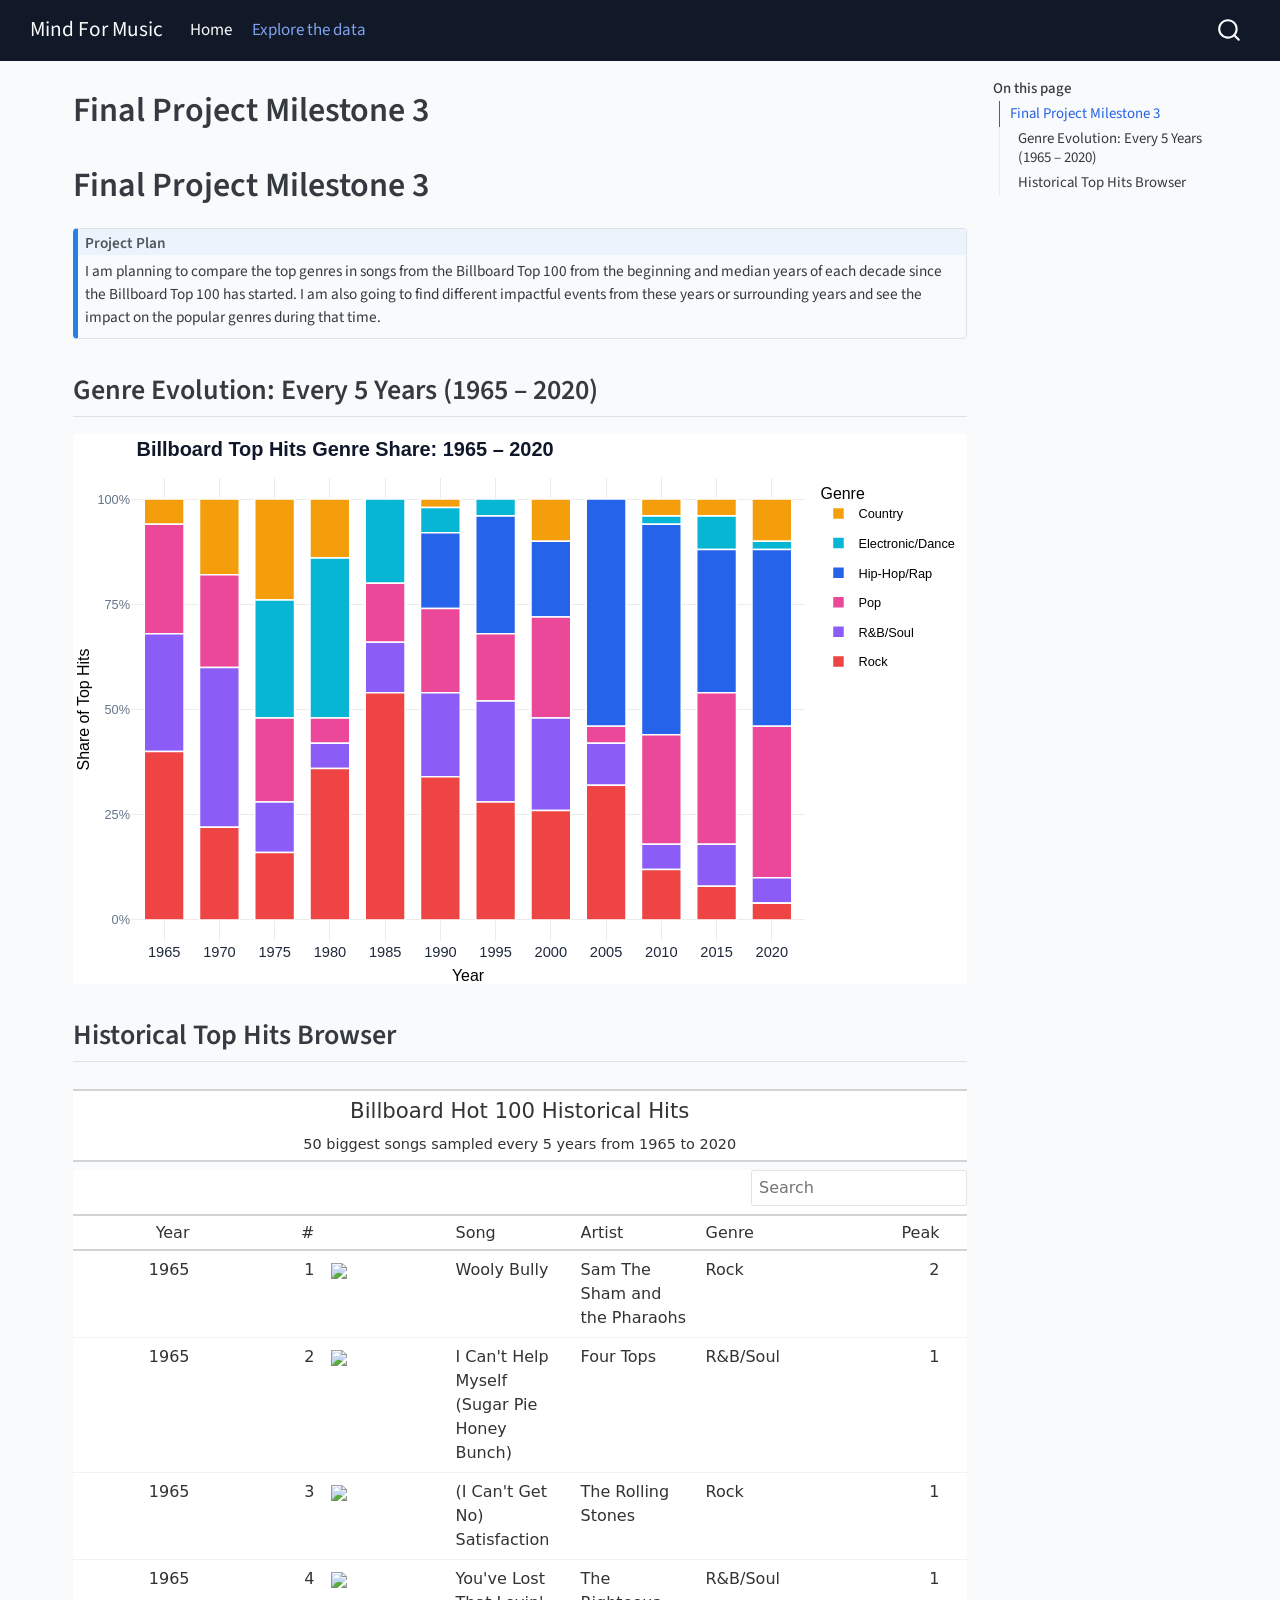
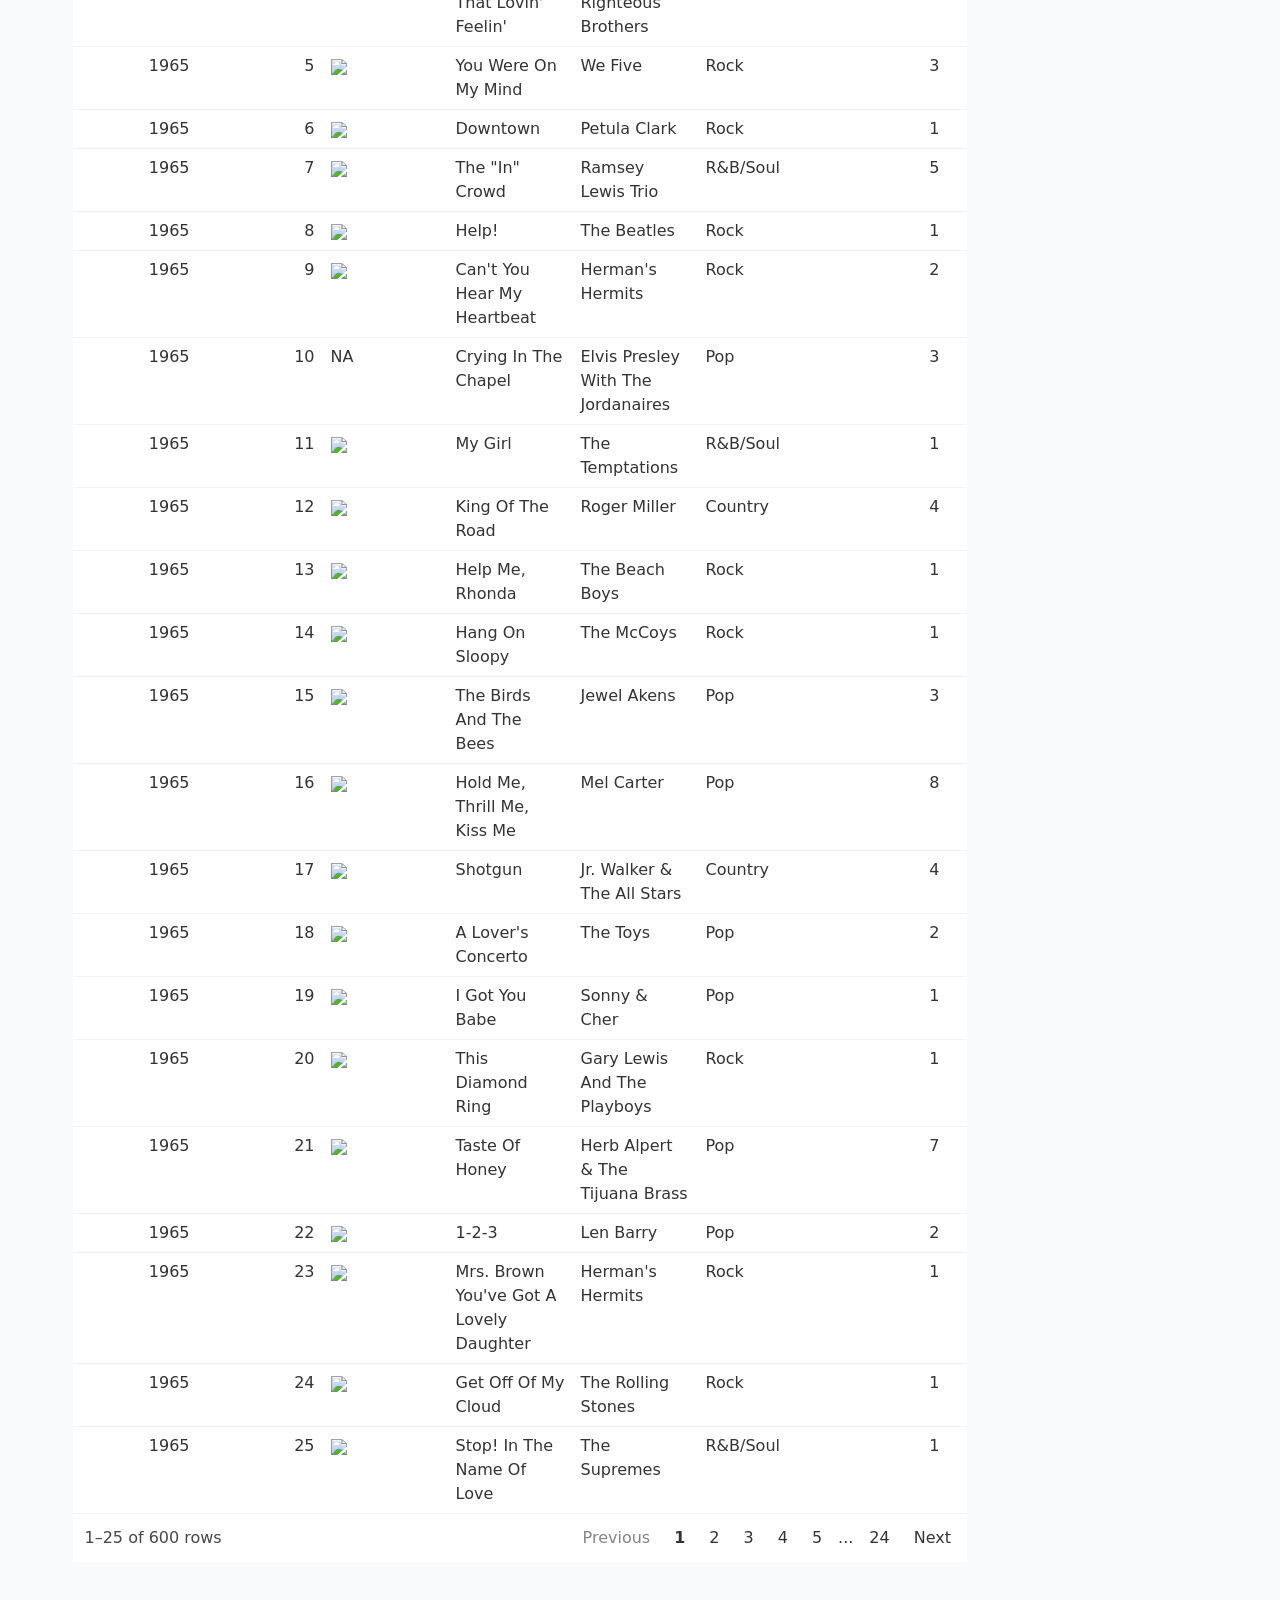
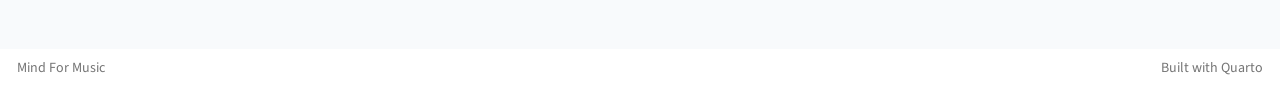
==== project.html @ 32314152 "Built site for gh-pages" ====
<!DOCTYPE html>
<html xmlns="http://www.w3.org/1999/xhtml" lang="en" xml:lang="en"><head>

<meta charset="utf-8">
<meta name="generator" content="quarto-1.10.18">

<meta name="viewport" content="width=device-width, initial-scale=1.0, user-scalable=yes">


<title>Final Project Milestone 3 – Mind For Music</title>
<style>
/* Default styles provided by pandoc.
** See https://pandoc.org/MANUAL.html#variables-for-html for config info.
*/
span.smallcaps{font-variant: small-caps;}
div.columns{display: flex; gap: 1.5em;}
div.column{flex: auto;}
@media screen {
div.columns{gap: min(4vw, 1.5em);}
div.column{overflow-x: auto;}
}
div.hanging-indent{margin-left: 1.5em; text-indent: -1.5em;}
ul.task-list{list-style: none;}
ul.task-list li input[type="checkbox"] {
  width: 0.8em;
  margin: 0 0.8em 0.2em -1em; /* quarto-specific, see https://github.com/quarto-dev/quarto-cli/issues/4556 */ 
  vertical-align: middle;
}
</style>


<script src="site_libs/quarto-nav/quarto-nav.js"></script>
<script src="site_libs/quarto-nav/headroom.min.js"></script>
<script src="site_libs/clipboard/clipboard.min.js"></script>
<script src="site_libs/quarto-search/autocomplete.umd.js"></script>
<script src="site_libs/quarto-search/fuse.min.js"></script>
<script src="site_libs/quarto-search/quarto-search.js"></script>
<meta name="quarto:offset" content="./">
<script src="site_libs/quarto-html/quarto.js" type="module"></script>
<script src="site_libs/quarto-html/tabsets/tabsets.js" type="module"></script>
<script src="site_libs/quarto-html/popper.min.js"></script>
<script src="site_libs/quarto-html/tippy.umd.min.js"></script>
<script src="site_libs/quarto-html/anchor.min.js"></script>
<link href="site_libs/quarto-html/tippy.css" rel="stylesheet">
<link href="site_libs/quarto-html/quarto-syntax-highlighting-64a204ab8560d761af7679ceaba22944.css" rel="stylesheet" id="quarto-text-highlighting-styles">
<script src="site_libs/bootstrap/bootstrap.min.js"></script>
<link href="site_libs/bootstrap/bootstrap-icons.css" rel="stylesheet">
<link href="site_libs/bootstrap/bootstrap-1f29bfdd1bc34346276f3fa14831f799.min.css" rel="stylesheet" append-hash="true" id="quarto-bootstrap" data-mode="light">
<script id="quarto-search-options" type="application/json">{
  "location": "navbar",
  "copy-button": false,
  "collapse-after": 3,
  "panel-placement": "end",
  "type": "overlay",
  "limit": 50,
  "keyboard-shortcut": [
    "f",
    "/",
    "s"
  ],
  "show-item-context": false,
  "language": {
    "search-no-results-text": "No results",
    "search-matching-documents-text": "matching documents",
    "search-copy-link-title": "Copy link to search",
    "search-hide-matches-text": "Hide additional matches",
    "search-more-match-text": "more match in this document",
    "search-more-matches-text": "more matches in this document",
    "search-clear-button-title": "Clear",
    "search-text-placeholder": "",
    "search-detached-cancel-button-title": "Cancel",
    "search-submit-button-title": "Submit",
    "search-label": "Search"
  }
}</script>
<style>html{ scroll-behavior: smooth; }</style>
<script src="site_libs/htmlwidgets-1.6.4/htmlwidgets.js"></script>
<script src="site_libs/plotly-binding-4.12.1/plotly.js"></script>
<script src="site_libs/typedarray-0.1/typedarray.min.js"></script>
<script src="site_libs/jquery-3.5.1/jquery.min.js"></script>
<link href="site_libs/crosstalk-1.2.2/css/crosstalk.min.css" rel="stylesheet">
<script src="site_libs/crosstalk-1.2.2/js/crosstalk.min.js"></script>
<link href="site_libs/plotly-htmlwidgets-css-2.25.2/plotly-htmlwidgets.css" rel="stylesheet">
<script src="site_libs/plotly-main-2.25.2/plotly-latest.min.js"></script>
<script src="site_libs/core-js-2.5.3/shim.min.js"></script>
<script src="site_libs/react-18.2.0/react.min.js"></script>
<script src="site_libs/react-18.2.0/react-dom.min.js"></script>
<script src="site_libs/reactwidget-2.0.0/react-tools.js"></script>
<link href="site_libs/reactable-0.4.5/reactable.css" rel="stylesheet">
<script src="site_libs/reactable-binding-0.4.5/reactable.js"></script>


<link rel="stylesheet" href="styles.css">
</head>

<body class="nav-fixed quarto-light">

<div id="quarto-search-results"></div>
  <header id="quarto-header" class="headroom fixed-top">
    <nav class="navbar navbar-expand-lg " data-bs-theme="dark">
      <div class="navbar-container container-fluid">
      <div class="navbar-brand-container mx-auto">
    <a class="navbar-brand" href="./index.html">
    <span class="navbar-title">Mind For Music</span>
    </a>
  </div>
            <div id="quarto-search" class="" title="Search"></div>
          <button class="navbar-toggler" type="button" data-bs-toggle="collapse" data-bs-target="#navbarCollapse" aria-controls="navbarCollapse" role="menu" aria-expanded="false" aria-label="Toggle navigation" onclick="if (window.quartoToggleHeadroom) { window.quartoToggleHeadroom(); }">
  <span class="navbar-toggler-icon"></span>
</button>
          <div class="collapse navbar-collapse" id="navbarCollapse">
            <ul class="navbar-nav navbar-nav-scroll me-auto">
  <li class="nav-item">
    <a class="nav-link" href="./index.html"> 
<span class="menu-text">Home</span></a>
  </li>  
  <li class="nav-item">
    <a class="nav-link active" href="./project.html" aria-current="page"> 
<span class="menu-text">Explore the data</span></a>
  </li>  
</ul>
          </div> <!-- /navcollapse -->
            <div class="quarto-navbar-tools">
</div>
      </div> <!-- /container-fluid -->
    </nav>
</header>
<!-- content -->
<div id="quarto-content" class="quarto-container page-columns page-rows-contents page-layout-full page-navbar">
<!-- sidebar -->
<!-- margin-sidebar -->
    <div id="quarto-margin-sidebar" class="sidebar margin-sidebar">
        <nav id="TOC" role="doc-toc" class="toc-active">
    <h2 id="toc-title">On this page</h2>
   
  <ul>
  <li><a href="#final-project-milestone-3" id="toc-final-project-milestone-3" class="nav-link active" data-scroll-target="#final-project-milestone-3">Final Project Milestone 3</a>
  <ul class="collapse">
  <li><a href="#genre-evolution-every-5-years-1965-2020" id="toc-genre-evolution-every-5-years-1965-2020" class="nav-link" data-scroll-target="#genre-evolution-every-5-years-1965-2020">Genre Evolution: Every 5 Years (1965 – 2020)</a></li>
  <li><a href="#historical-top-hits-browser" id="toc-historical-top-hits-browser" class="nav-link" data-scroll-target="#historical-top-hits-browser">Historical Top Hits Browser</a></li>
  </ul></li>
  </ul>
</nav>
    </div>
<!-- main -->
<main class="content column-page-left" id="quarto-document-content">

<header id="title-block-header" class="quarto-title-block default">
<div class="quarto-title">
<h1 class="title">Final Project Milestone 3</h1>
</div>



<div class="quarto-title-meta column-page-left">

    
  
    
  </div>
  


</header>


<section id="final-project-milestone-3" class="level1">
<h1>Final Project Milestone 3</h1>
<div class="callout callout-style-default callout-note no-icon callout-titled">
<div class="callout-header d-flex align-content-center">
<div class="callout-icon-container">
<i class="callout-icon no-icon"></i>
</div>
<div class="callout-title-container flex-fill">
<span class="screen-reader-only">Note</span>Project Plan
</div>
</div>
<div class="callout-body-container callout-body">
<p>I am planning to compare the top genres in songs from the Billboard Top 100 from the beginning and median years of each decade since the Billboard Top 100 has started. I am also going to find different impactful events from these years or surrounding years and see the impact on the popular genres during that time.</p>
</div>
</div>
<section id="genre-evolution-every-5-years-1965-2020" class="level2">
<h2 class="anchored" data-anchor-id="genre-evolution-every-5-years-1965-2020">Genre Evolution: Every 5 Years (1965 – 2020)</h2>
<div class="cell">
<div class="cell-output-display">
<div id="htmlwidget-d831047a687191c3f93d" style="width:100%;height:550px;" class="plotly html-widget"></div>
<script type="application/json" data-for="htmlwidget-d831047a687191c3f93d">{"x":{"data":[{"orientation":"v","width":[0.71999999999999986,0.71999999999999975,0.71999999999999975,0.7200000000000002,0.72000000000000064,0.71999999999999975,0.71999999999999886,0.71999999999999886,0.71999999999999886],"base":[94,82,76,86,98,90,96,96,90],"x":[1,2,3,4,6,8,10,11,12],"y":[6,18,24,14,2,10,4,4,10],"text":["📅 <b>Year: 1965<\/b><br>🎵 <b>Genre: Country<\/b><br>━━━━━━━━━━━━━━━━━━<br>📊 Share of Top Hits: <b>6%<\/b> (3 songs)<br>⭐ Highest Hit: <b>#1<\/b> Mr. Tambourine Man (The Byrds)<br>🔻 Lowest Hit: <b>#4<\/b> King Of The Road (Roger Miller)","📅 <b>Year: 1970<\/b><br>🎵 <b>Genre: Country<\/b><br>━━━━━━━━━━━━━━━━━━<br>📊 Share of Top Hits: <b>18%<\/b> (9 songs)<br>⭐ Highest Hit: <b>#1<\/b> American Woman/No Sugar Tonight (The Guess Who)<br>🔻 Lowest Hit: <b>#23<\/b> Yellow River (Christie)","📅 <b>Year: 1975<\/b><br>🎵 <b>Genre: Country<\/b><br>━━━━━━━━━━━━━━━━━━<br>📊 Share of Top Hits: <b>24%<\/b> (12 songs)<br>⭐ Highest Hit: <b>#1<\/b> Rhinestone Cowboy (Glen Campbell)<br>🔻 Lowest Hit: <b>#6<\/b> Dance With Me (Orleans)","📅 <b>Year: 1980<\/b><br>🎵 <b>Genre: Country<\/b><br>━━━━━━━━━━━━━━━━━━<br>📊 Share of Top Hits: <b>14%<\/b> (7 songs)<br>⭐ Highest Hit: <b>#2<\/b> Longer (Dan Fogelberg)<br>🔻 Lowest Hit: <b>#6<\/b> Steal Away (Robbie Dupree)","📅 <b>Year: 1990<\/b><br>🎵 <b>Genre: Country<\/b><br>━━━━━━━━━━━━━━━━━━<br>📊 Share of Top Hits: <b>2%<\/b> (1 song)<br>⭐ Only Hit: <b>#1<\/b> (Can't Live Without Your) Love And Affection (Nelson)","📅 <b>Year: 2000<\/b><br>🎵 <b>Genre: Country<\/b><br>━━━━━━━━━━━━━━━━━━<br>📊 Share of Top Hits: <b>10%<\/b> (5 songs)<br>⭐ Highest Hit: <b>#1<\/b> Amazed (Lonestar)<br>🔻 Lowest Hit: <b>#11<\/b> I Need You (LeAnn Rimes)","📅 <b>Year: 2010<\/b><br>🎵 <b>Genre: Country<\/b><br>━━━━━━━━━━━━━━━━━━<br>📊 Share of Top Hits: <b>4%<\/b> (2 songs)<br>⭐ Highest Hit: <b>#2<\/b> Need You Now (Lady Antebellum)<br>🔻 Lowest Hit: <b>#17<\/b> Stuck Like Glue (Sugarland)","📅 <b>Year: 2015<\/b><br>🎵 <b>Genre: Country<\/b><br>━━━━━━━━━━━━━━━━━━<br>📊 Share of Top Hits: <b>4%<\/b> (2 songs)<br>⭐ Highest Hit: <b>#10<\/b> Somebody (Natalie La Rose Featuring Jeremih)<br>🔻 Lowest Hit: <b>#20<\/b> Take Your Time (Sam Hunt)","📅 <b>Year: 2020<\/b><br>🎵 <b>Genre: Country<\/b><br>━━━━━━━━━━━━━━━━━━<br>📊 Share of Top Hits: <b>10%<\/b> (5 songs)<br>⭐ Highest Hit: <b>#3<\/b> I Hope (Gabby Barrett Featuring Charlie Puth)<br>🔻 Lowest Hit: <b>#16<\/b> Chasin' You (Morgan Wallen)"],"type":"bar","textposition":"none","marker":{"autocolorscale":false,"color":"rgba(245,158,11,1)","line":{"width":1.5118110236220474,"color":"rgba(255,255,255,1)"}},"name":"Country","legendgroup":"Country","showlegend":true,"xaxis":"x","yaxis":"y","hoverinfo":"text","frame":null},{"orientation":"v","width":[0.71999999999999975,0.7200000000000002,0.72000000000000064,0.72000000000000064,0.72000000000000064,0.71999999999999886,0.71999999999999886,0.71999999999999886],"base":[48,48,80,92,96,94,88,88],"x":[3,4,5,6,7,10,11,12],"y":[28,38,20,6,4,2,8,2],"text":["📅 <b>Year: 1975<\/b><br>🎵 <b>Genre: Electronic/Dance<\/b><br>━━━━━━━━━━━━━━━━━━<br>📊 Share of Top Hits: <b>28%<\/b> (14 songs)<br>⭐ Highest Hit: <b>#1<\/b> Love Will Keep Us Together (Captain & Tennille)<br>🔻 Lowest Hit: <b>#11<\/b> The Way We Were/try To Remember (Gladys Knight And The Pips)","📅 <b>Year: 1980<\/b><br>🎵 <b>Genre: Electronic/Dance<\/b><br>━━━━━━━━━━━━━━━━━━<br>📊 Share of Top Hits: <b>38%<\/b> (19 songs)<br>⭐ Highest Hit: <b>#1<\/b> Upside Down (Diana Ross)<br>🔻 Lowest Hit: <b>#9<\/b> Let's Get Serious (Jermaine Jackson)","📅 <b>Year: 1985<\/b><br>🎵 <b>Genre: Electronic/Dance<\/b><br>━━━━━━━━━━━━━━━━━━<br>📊 Share of Top Hits: <b>20%<\/b> (10 songs)<br>⭐ Highest Hit: <b>#1<\/b> Everytime You Go Away (Paul Young)<br>🔻 Lowest Hit: <b>#10<\/b> Missing You (Diana Ross)","📅 <b>Year: 1990<\/b><br>🎵 <b>Genre: Electronic/Dance<\/b><br>━━━━━━━━━━━━━━━━━━<br>📊 Share of Top Hits: <b>6%<\/b> (3 songs)<br>⭐ Highest Hit: <b>#2<\/b> The Power (Snap!)<br>🔻 Lowest Hit: <b>#4<\/b> Have You Seen Her (M.C. Hammer)","📅 <b>Year: 1995<\/b><br>🎵 <b>Genre: Electronic/Dance<\/b><br>━━━━━━━━━━━━━━━━━━<br>📊 Share of Top Hits: <b>4%<\/b> (2 songs)<br>⭐ Highest Hit: <b>#3<\/b> Another Night (Real McCoy)<br>🔻 Lowest Hit: <b>#3<\/b> Another Night (Real McCoy)","📅 <b>Year: 2010<\/b><br>🎵 <b>Genre: Electronic/Dance<\/b><br>━━━━━━━━━━━━━━━━━━<br>📊 Share of Top Hits: <b>2%<\/b> (1 song)<br>⭐ Only Hit: <b>#5<\/b> Sexy Chick (David Guetta Featuring Akon)","📅 <b>Year: 2015<\/b><br>🎵 <b>Genre: Electronic/Dance<\/b><br>━━━━━━━━━━━━━━━━━━<br>📊 Share of Top Hits: <b>8%<\/b> (4 songs)<br>⭐ Highest Hit: <b>#3<\/b> Love Me Like You Do (Ellie Goulding)<br>🔻 Lowest Hit: <b>#8<\/b> Where Are U Now (Skrillex & Diplo With Justin Bieber)","📅 <b>Year: 2020<\/b><br>🎵 <b>Genre: Electronic/Dance<\/b><br>━━━━━━━━━━━━━━━━━━<br>📊 Share of Top Hits: <b>2%<\/b> (1 song)<br>⭐ Only Hit: <b>#2<\/b> Come & Go (Juice WRLD x Marshmello)"],"type":"bar","textposition":"none","marker":{"autocolorscale":false,"color":"rgba(6,182,212,1)","line":{"width":1.5118110236220474,"color":"rgba(255,255,255,1)"}},"name":"Electronic/Dance","legendgroup":"Electronic/Dance","showlegend":true,"xaxis":"x","yaxis":"y","hoverinfo":"text","frame":null},{"orientation":"v","width":[0.72000000000000064,0.72000000000000064,0.71999999999999975,0.71999999999999886,0.71999999999999886,0.71999999999999886,0.71999999999999886],"base":[74,68,72,46,44,54,46],"x":[6,7,8,9,10,11,12],"y":[18,28,18,54,50,34,42],"text":["📅 <b>Year: 1990<\/b><br>🎵 <b>Genre: Hip-Hop/Rap<\/b><br>━━━━━━━━━━━━━━━━━━<br>📊 Share of Top Hits: <b>18%<\/b> (9 songs)<br>⭐ Highest Hit: <b>#1<\/b> Ice Ice Baby (Vanilla Ice)<br>🔻 Lowest Hit: <b>#14<\/b> Tic-Tac-Toe (Kyper)","📅 <b>Year: 1995<\/b><br>🎵 <b>Genre: Hip-Hop/Rap<\/b><br>━━━━━━━━━━━━━━━━━━<br>📊 Share of Top Hits: <b>28%<\/b> (14 songs)<br>⭐ Highest Hit: <b>#1<\/b> Waterfalls (TLC)<br>🔻 Lowest Hit: <b>#13<\/b> I Wish (Skee-Lo)","📅 <b>Year: 2000<\/b><br>🎵 <b>Genre: Hip-Hop/Rap<\/b><br>━━━━━━━━━━━━━━━━━━<br>📊 Share of Top Hits: <b>18%<\/b> (9 songs)<br>⭐ Highest Hit: <b>#1<\/b> Try Again (Aaliyah)<br>🔻 Lowest Hit: <b>#11<\/b> Let's Get Married (Jagged Edge)","📅 <b>Year: 2005<\/b><br>🎵 <b>Genre: Hip-Hop/Rap<\/b><br>━━━━━━━━━━━━━━━━━━<br>📊 Share of Top Hits: <b>54%<\/b> (27 songs)<br>⭐ Highest Hit: <b>#1<\/b> Let Me Love You (Mario)<br>🔻 Lowest Hit: <b>#20<\/b> Sugar (Gimme Some) (Trick Daddy Featuring Ludacris, Lil' Kim & Cee-Lo)","📅 <b>Year: 2010<\/b><br>🎵 <b>Genre: Hip-Hop/Rap<\/b><br>━━━━━━━━━━━━━━━━━━<br>📊 Share of Top Hits: <b>50%<\/b> (25 songs)<br>⭐ Highest Hit: <b>#1<\/b> OMG (Usher Featuring will.i.am)<br>🔻 Lowest Hit: <b>#14<\/b> Deuces (Chris Brown Featuring Tyga & Kevin McCall)","📅 <b>Year: 2015<\/b><br>🎵 <b>Genre: Hip-Hop/Rap<\/b><br>━━━━━━━━━━━━━━━━━━<br>📊 Share of Top Hits: <b>34%<\/b> (17 songs)<br>⭐ Highest Hit: <b>#1<\/b> See You Again (Wiz Khalifa Featuring Charlie Puth)<br>🔻 Lowest Hit: <b>#26<\/b> Flex (Ooh Ooh Ooh) (Rich Homie Quan)","📅 <b>Year: 2020<\/b><br>🎵 <b>Genre: Hip-Hop/Rap<\/b><br>━━━━━━━━━━━━━━━━━━<br>📊 Share of Top Hits: <b>42%<\/b> (21 songs)<br>⭐ Highest Hit: <b>#1<\/b> Circles (Post Malone)<br>🔻 Lowest Hit: <b>#17<\/b> Falling (Trevor Daniel)"],"type":"bar","textposition":"none","marker":{"autocolorscale":false,"color":"rgba(37,99,235,1)","line":{"width":1.5118110236220474,"color":"rgba(255,255,255,1)"}},"name":"Hip-Hop/Rap","legendgroup":"Hip-Hop/Rap","showlegend":true,"xaxis":"x","yaxis":"y","hoverinfo":"text","frame":null},{"orientation":"v","width":[0.71999999999999986,0.71999999999999975,0.71999999999999975,0.7200000000000002,0.72000000000000064,0.72000000000000064,0.72000000000000064,0.71999999999999975,0.71999999999999886,0.71999999999999886,0.71999999999999886,0.71999999999999886],"base":[68,60,28,42,66,54,52,48,42,18,18,10],"x":[1,2,3,4,5,6,7,8,9,10,11,12],"y":[26,22,20,6,14,20,16,24,4,26,36,36],"text":["📅 <b>Year: 1965<\/b><br>🎵 <b>Genre: Pop<\/b><br>━━━━━━━━━━━━━━━━━━<br>📊 Share of Top Hits: <b>26%<\/b> (13 songs)<br>⭐ Highest Hit: <b>#1<\/b> I Got You Babe (Sonny & Cher)<br>🔻 Lowest Hit: <b>#11<\/b> Red Roses For A Blue Lady (Bert Kaempfert And His Orchestra)","📅 <b>Year: 1970<\/b><br>🎵 <b>Genre: Pop<\/b><br>━━━━━━━━━━━━━━━━━━<br>📊 Share of Top Hits: <b>22%<\/b> (11 songs)<br>⭐ Highest Hit: <b>#1<\/b> Bridge Over Troubled Water (Simon & Garfunkel)<br>🔻 Lowest Hit: <b>#10<\/b> Reflections Of My Life (The Marmalade)","📅 <b>Year: 1975<\/b><br>🎵 <b>Genre: Pop<\/b><br>━━━━━━━━━━━━━━━━━━<br>📊 Share of Top Hits: <b>20%<\/b> (10 songs)<br>⭐ Highest Hit: <b>#1<\/b> Philadelphia Freedom (The Elton John Band)<br>🔻 Lowest Hit: <b>#10<\/b> Dynomite-Part I (Tony Camillo's Bazuka)","📅 <b>Year: 1980<\/b><br>🎵 <b>Genre: Pop<\/b><br>━━━━━━━━━━━━━━━━━━<br>📊 Share of Top Hits: <b>6%<\/b> (3 songs)<br>⭐ Highest Hit: <b>#1<\/b> Coming Up (Live At Glasgow) (Paul McCartney And Wings)<br>🔻 Lowest Hit: <b>#8<\/b> Tired Of Toein' The Line (Rocky Burnette)","📅 <b>Year: 1985<\/b><br>🎵 <b>Genre: Pop<\/b><br>━━━━━━━━━━━━━━━━━━<br>📊 Share of Top Hits: <b>14%<\/b> (7 songs)<br>⭐ Highest Hit: <b>#1<\/b> Crazy For You (Madonna)<br>🔻 Lowest Hit: <b>#10<\/b> What About Love? (Heart)","📅 <b>Year: 1990<\/b><br>🎵 <b>Genre: Pop<\/b><br>━━━━━━━━━━━━━━━━━━<br>📊 Share of Top Hits: <b>20%<\/b> (10 songs)<br>⭐ Highest Hit: <b>#1<\/b> Vogue (Madonna)<br>🔻 Lowest Hit: <b>#6<\/b> Girls Nite Out (Tyler Collins)","📅 <b>Year: 1995<\/b><br>🎵 <b>Genre: Pop<\/b><br>━━━━━━━━━━━━━━━━━━<br>📊 Share of Top Hits: <b>16%<\/b> (8 songs)<br>⭐ Highest Hit: <b>#1<\/b> Take A Bow (Madonna)<br>🔻 Lowest Hit: <b>#14<\/b> In The House Of Stone And Light (Martin Page)","📅 <b>Year: 2000<\/b><br>🎵 <b>Genre: Pop<\/b><br>━━━━━━━━━━━━━━━━━━<br>📊 Share of Top Hits: <b>24%<\/b> (12 songs)<br>⭐ Highest Hit: <b>#1<\/b> It's Gonna Be Me (N Sync)<br>🔻 Lowest Hit: <b>#13<\/b> Back Here (BBMak)","📅 <b>Year: 2005<\/b><br>🎵 <b>Genre: Pop<\/b><br>━━━━━━━━━━━━━━━━━━<br>📊 Share of Top Hits: <b>4%<\/b> (2 songs)<br>⭐ Highest Hit: <b>#8<\/b> Speed Of Sound (Coldplay)<br>🔻 Lowest Hit: <b>#23<\/b> La Tortura (Shakira Featuring Alejandro Sanz)","📅 <b>Year: 2010<\/b><br>🎵 <b>Genre: Pop<\/b><br>━━━━━━━━━━━━━━━━━━<br>📊 Share of Top Hits: <b>26%<\/b> (13 songs)<br>⭐ Highest Hit: <b>#1<\/b> TiK ToK (Ke$ha)<br>🔻 Lowest Hit: <b>#24<\/b> Haven't Met You Yet (Michael Buble)","📅 <b>Year: 2015<\/b><br>🎵 <b>Genre: Pop<\/b><br>━━━━━━━━━━━━━━━━━━<br>📊 Share of Top Hits: <b>36%<\/b> (18 songs)<br>⭐ Highest Hit: <b>#1<\/b> Cheerleader (OMI)<br>🔻 Lowest Hit: <b>#17<\/b> Elastic Heart (Sia)","📅 <b>Year: 2020<\/b><br>🎵 <b>Genre: Pop<\/b><br>━━━━━━━━━━━━━━━━━━<br>📊 Share of Top Hits: <b>36%<\/b> (18 songs)<br>⭐ Highest Hit: <b>#1<\/b> Say So (Doja Cat Featuring Nicki Minaj)<br>🔻 Lowest Hit: <b>#27<\/b> If The World Was Ending (JP Saxe Featuring Julia Michaels)"],"type":"bar","textposition":"none","marker":{"autocolorscale":false,"color":"rgba(236,72,153,1)","line":{"width":1.5118110236220474,"color":"rgba(255,255,255,1)"}},"name":"Pop","legendgroup":"Pop","showlegend":true,"xaxis":"x","yaxis":"y","hoverinfo":"text","frame":null},{"orientation":"v","width":[0.71999999999999986,0.71999999999999975,0.71999999999999975,0.7200000000000002,0.72000000000000064,0.72000000000000064,0.72000000000000064,0.71999999999999975,0.71999999999999886,0.71999999999999886,0.71999999999999886,0.71999999999999886],"base":[40,22,16,36,54,34,28,26,32,12,8,4],"x":[1,2,3,4,5,6,7,8,9,10,11,12],"y":[28,38,12,6,12,20,24,22,10,6,10,6],"text":["📅 <b>Year: 1965<\/b><br>🎵 <b>Genre: R&B/Soul<\/b><br>━━━━━━━━━━━━━━━━━━<br>📊 Share of Top Hits: <b>28%<\/b> (14 songs)<br>⭐ Highest Hit: <b>#1<\/b> I Can't Help Myself (Sugar Pie Honey Bunch) (Four Tops)<br>🔻 Lowest Hit: <b>#11<\/b> Baby, I'm Yours (Barbara Lewis)","📅 <b>Year: 1970<\/b><br>🎵 <b>Genre: R&B/Soul<\/b><br>━━━━━━━━━━━━━━━━━━<br>📊 Share of Top Hits: <b>38%<\/b> (19 songs)<br>⭐ Highest Hit: <b>#1<\/b> I'll Be There (Jackson 5)<br>🔻 Lowest Hit: <b>#8<\/b> O-o-h Child/Dear Prudence (The 5 Stairsteps)","📅 <b>Year: 1975<\/b><br>🎵 <b>Genre: R&B/Soul<\/b><br>━━━━━━━━━━━━━━━━━━<br>📊 Share of Top Hits: <b>12%<\/b> (6 songs)<br>⭐ Highest Hit: <b>#1<\/b> My Eyes Adored You (Frankie Valli)<br>🔻 Lowest Hit: <b>#6<\/b> Feelings (Morris Albert)","📅 <b>Year: 1980<\/b><br>🎵 <b>Genre: R&B/Soul<\/b><br>━━━━━━━━━━━━━━━━━━<br>📊 Share of Top Hits: <b>6%<\/b> (3 songs)<br>⭐ Highest Hit: <b>#1<\/b> Rock With You (Michael Jackson)<br>🔻 Lowest Hit: <b>#4<\/b> With You I'm Born Again (Billy Preston & Syreeta)","📅 <b>Year: 1985<\/b><br>🎵 <b>Genre: R&B/Soul<\/b><br>━━━━━━━━━━━━━━━━━━<br>📊 Share of Top Hits: <b>12%<\/b> (6 songs)<br>⭐ Highest Hit: <b>#1<\/b> Saving All My Love For You (Whitney Houston)<br>🔻 Lowest Hit: <b>#5<\/b> Smooth Operator (Sade)","📅 <b>Year: 1990<\/b><br>🎵 <b>Genre: R&B/Soul<\/b><br>━━━━━━━━━━━━━━━━━━<br>📊 Share of Top Hits: <b>20%<\/b> (10 songs)<br>⭐ Highest Hit: <b>#1<\/b> Vision Of Love (Mariah Carey)<br>🔻 Lowest Hit: <b>#13<\/b> Unchained Melody (The Righteous Brothers)","📅 <b>Year: 1995<\/b><br>🎵 <b>Genre: R&B/Soul<\/b><br>━━━━━━━━━━━━━━━━━━<br>📊 Share of Top Hits: <b>24%<\/b> (12 songs)<br>⭐ Highest Hit: <b>#1<\/b> Kiss From A Rose (Seal)<br>🔻 Lowest Hit: <b>#20<\/b> December (Collective Soul)","📅 <b>Year: 2000<\/b><br>🎵 <b>Genre: R&B/Soul<\/b><br>━━━━━━━━━━━━━━━━━━<br>📊 Share of Top Hits: <b>22%<\/b> (11 songs)<br>⭐ Highest Hit: <b>#1<\/b> Incomplete (Sisqo)<br>🔻 Lowest Hit: <b>#14<\/b> Otherside (Red Hot Chili Peppers)","📅 <b>Year: 2005<\/b><br>🎵 <b>Genre: R&B/Soul<\/b><br>━━━━━━━━━━━━━━━━━━<br>📊 Share of Top Hits: <b>10%<\/b> (5 songs)<br>⭐ Highest Hit: <b>#1<\/b> We Belong Together (Mariah Carey)<br>🔻 Lowest Hit: <b>#20<\/b> Karma (Alicia Keys)","📅 <b>Year: 2010<\/b><br>🎵 <b>Genre: R&B/Soul<\/b><br>━━━━━━━━━━━━━━━━━━<br>📊 Share of Top Hits: <b>6%<\/b> (3 songs)<br>⭐ Highest Hit: <b>#1<\/b> Rude Boy (Rihanna)<br>🔻 Lowest Hit: <b>#3<\/b> Hey, Soul Sister (Train)","📅 <b>Year: 2015<\/b><br>🎵 <b>Genre: R&B/Soul<\/b><br>━━━━━━━━━━━━━━━━━━<br>📊 Share of Top Hits: <b>10%<\/b> (5 songs)<br>⭐ Highest Hit: <b>#1<\/b> Uptown Funk! (Mark Ronson Featuring Bruno Mars)<br>🔻 Lowest Hit: <b>#15<\/b> B**** Better Have My Money (Rihanna)","📅 <b>Year: 2020<\/b><br>🎵 <b>Genre: R&B/Soul<\/b><br>━━━━━━━━━━━━━━━━━━<br>📊 Share of Top Hits: <b>6%<\/b> (3 songs)<br>⭐ Highest Hit: <b>#1<\/b> Blinding Lights (The Weeknd)<br>🔻 Lowest Hit: <b>#18<\/b> Nobody But You (Blake Shelton Duet With Gwen Stefani)"],"type":"bar","textposition":"none","marker":{"autocolorscale":false,"color":"rgba(139,92,246,1)","line":{"width":1.5118110236220474,"color":"rgba(255,255,255,1)"}},"name":"R&B/Soul","legendgroup":"R&B/Soul","showlegend":true,"xaxis":"x","yaxis":"y","hoverinfo":"text","frame":null},{"orientation":"v","width":[0.71999999999999986,0.71999999999999975,0.71999999999999975,0.7200000000000002,0.72000000000000064,0.72000000000000064,0.72000000000000064,0.71999999999999975,0.71999999999999886,0.71999999999999886,0.71999999999999886,0.71999999999999886],"base":[0,0,0,0,0,0,0,0,0,0,0,0],"x":[1,2,3,4,5,6,7,8,9,10,11,12],"y":[40,22,16,36,54,34,28,26,32,12,8,4],"text":["📅 <b>Year: 1965<\/b><br>🎵 <b>Genre: Rock<\/b><br>━━━━━━━━━━━━━━━━━━<br>📊 Share of Top Hits: <b>40%<\/b> (20 songs)<br>⭐ Highest Hit: <b>#1<\/b> (I Can't Get No) Satisfaction (The Rolling Stones)<br>🔻 Lowest Hit: <b>#5<\/b> Silhouettes (Herman's Hermits)","📅 <b>Year: 1970<\/b><br>🎵 <b>Genre: Rock<\/b><br>━━━━━━━━━━━━━━━━━━<br>📊 Share of Top Hits: <b>22%<\/b> (11 songs)<br>⭐ Highest Hit: <b>#1<\/b> (They Long To Be) Close To You (Carpenters)<br>🔻 Lowest Hit: <b>#7<\/b> He Ain't Heavy, He's My Brother (The Hollies)","📅 <b>Year: 1975<\/b><br>🎵 <b>Genre: Rock<\/b><br>━━━━━━━━━━━━━━━━━━<br>📊 Share of Top Hits: <b>16%<\/b> (8 songs)<br>⭐ Highest Hit: <b>#1<\/b> Fame (David Bowie)<br>🔻 Lowest Hit: <b>#18<\/b> I Only Have Eyes For You (Art Garfunkel)","📅 <b>Year: 1980<\/b><br>🎵 <b>Genre: Rock<\/b><br>━━━━━━━━━━━━━━━━━━<br>📊 Share of Top Hits: <b>36%<\/b> (18 songs)<br>⭐ Highest Hit: <b>#1<\/b> Call Me (Blondie)<br>🔻 Lowest Hit: <b>#14<\/b> Brass In Pocket (I'm Special) (Pretenders)","📅 <b>Year: 1985<\/b><br>🎵 <b>Genre: Rock<\/b><br>━━━━━━━━━━━━━━━━━━<br>📊 Share of Top Hits: <b>54%<\/b> (27 songs)<br>⭐ Highest Hit: <b>#1<\/b> Take On Me (a-ha)<br>🔻 Lowest Hit: <b>#8<\/b> Voices Carry (Til Tuesday)","📅 <b>Year: 1990<\/b><br>🎵 <b>Genre: Rock<\/b><br>━━━━━━━━━━━━━━━━━━<br>📊 Share of Top Hits: <b>34%<\/b> (17 songs)<br>⭐ Highest Hit: <b>#1<\/b> Close To You (Maxi Priest)<br>🔻 Lowest Hit: <b>#8<\/b> Enjoy The Silence (Depeche Mode)","📅 <b>Year: 1995<\/b><br>🎵 <b>Genre: Rock<\/b><br>━━━━━━━━━━━━━━━━━━<br>📊 Share of Top Hits: <b>28%<\/b> (14 songs)<br>⭐ Highest Hit: <b>#1<\/b> Have You Ever Really Loved A Woman? (Bryan Adams)<br>🔻 Lowest Hit: <b>#16<\/b> Hold On (Jamie Walters)","📅 <b>Year: 2000<\/b><br>🎵 <b>Genre: Rock<\/b><br>━━━━━━━━━━━━━━━━━━<br>📊 Share of Top Hits: <b>26%<\/b> (13 songs)<br>⭐ Highest Hit: <b>#1<\/b> Everything You Want (Vertical Horizon)<br>🔻 Lowest Hit: <b>#17<\/b> Desert Rose (Sting Featuring Cheb Mami)","📅 <b>Year: 2005<\/b><br>🎵 <b>Genre: Rock<\/b><br>━━━━━━━━━━━━━━━━━━<br>📊 Share of Top Hits: <b>32%<\/b> (16 songs)<br>⭐ Highest Hit: <b>#1<\/b> Hollaback Girl (Gwen Stefani)<br>🔻 Lowest Hit: <b>#20<\/b> Collide (Howie Day)","📅 <b>Year: 2010<\/b><br>🎵 <b>Genre: Rock<\/b><br>━━━━━━━━━━━━━━━━━━<br>📊 Share of Top Hits: <b>12%<\/b> (6 songs)<br>⭐ Highest Hit: <b>#12<\/b> Breakeven (The Script)<br>🔻 Lowest Hit: <b>#21<\/b> Secrets (OneRepublic)","📅 <b>Year: 2015<\/b><br>🎵 <b>Genre: Rock<\/b><br>━━━━━━━━━━━━━━━━━━<br>📊 Share of Top Hits: <b>8%<\/b> (4 songs)<br>⭐ Highest Hit: <b>#2<\/b> Sugar (Maroon 5)<br>🔻 Lowest Hit: <b>#10<\/b> Centuries (Fall Out Boy)","📅 <b>Year: 2020<\/b><br>🎵 <b>Genre: Rock<\/b><br>━━━━━━━━━━━━━━━━━━<br>📊 Share of Top Hits: <b>4%<\/b> (2 songs)<br>⭐ Highest Hit: <b>#2<\/b> Memories (Maroon 5)<br>🔻 Lowest Hit: <b>#19<\/b> Be Like That (Kane Brown With Swae Lee & Khalid)"],"type":"bar","textposition":"none","marker":{"autocolorscale":false,"color":"rgba(239,68,68,1)","line":{"width":1.5118110236220474,"color":"rgba(255,255,255,1)"}},"name":"Rock","legendgroup":"Rock","showlegend":true,"xaxis":"x","yaxis":"y","hoverinfo":"text","frame":null}],"layout":{"margin":{"t":43.895392278953921,"r":7.9701120797011216,"b":42.507264425072648,"l":53.399750933997524},"paper_bgcolor":"rgba(255,255,255,1)","font":{"color":"rgba(0,0,0,1)","family":"","size":15.940224159402241},"title":{"text":"<b> Billboard Top Hits Genre Share: 1965 – 2020 <\/b>","font":{"color":"rgba(15,23,42,1)","family":"","size":19.9252801992528},"x":0,"xref":"paper"},"xaxis":{"domain":[0,1],"automargin":true,"type":"linear","autorange":false,"range":[0.40000000000000002,12.6],"tickmode":"array","ticktext":["1965","1970","1975","1980","1985","1990","1995","2000","2005","2010","2015","2020"],"tickvals":[1,2,3,4.0000000000000009,5,6,7.0000000000000009,8,9,10,11,12],"categoryorder":"array","categoryarray":["1965","1970","1975","1980","1985","1990","1995","2000","2005","2010","2015","2020"],"nticks":null,"ticks":"","tickcolor":null,"ticklen":3.9850560398505603,"tickwidth":0,"showticklabels":true,"tickfont":{"color":"rgba(30,41,59,1)","family":"","size":14.611872146118724},"tickangle":-0,"showline":false,"linecolor":null,"linewidth":0,"showgrid":true,"gridcolor":"rgba(235,235,235,1)","gridwidth":0.72455564360919278,"zeroline":false,"anchor":"y","title":{"text":"Year","font":{"color":"rgba(0,0,0,1)","family":"","size":15.940224159402241}},"hoverformat":".2f"},"yaxis":{"domain":[0,1],"automargin":true,"type":"linear","autorange":false,"range":[-5,105],"tickmode":"array","ticktext":["0%","25%","50%","75%","100%"],"tickvals":[0,24.999999999999996,50,75,100],"categoryorder":"array","categoryarray":["0%","25%","50%","75%","100%"],"nticks":null,"ticks":"","tickcolor":null,"ticklen":3.9850560398505608,"tickwidth":0,"showticklabels":true,"tickfont":{"color":"rgba(100,116,139,1)","family":"","size":12.7521793275218},"tickangle":-0,"showline":false,"linecolor":null,"linewidth":0,"showgrid":true,"gridcolor":"rgba(235,235,235,1)","gridwidth":0.72455564360919278,"zeroline":false,"anchor":"x","title":{"text":"Share of Top Hits","font":{"color":"rgba(0,0,0,1)","family":"","size":15.940224159402241}},"hoverformat":".2f"},"shapes":[],"showlegend":true,"legend":{"bgcolor":null,"bordercolor":null,"borderwidth":0,"font":{"color":"rgba(0,0,0,1)","family":"","size":12.7521793275218},"title":{"text":"Genre","font":{"color":"rgba(0,0,0,1)","family":"","size":15.940224159402241}}},"hovermode":"closest","height":550,"barmode":"relative","autosize":true},"config":{"doubleClick":"reset","modeBarButtonsToAdd":["hoverclosest","hovercompare"],"showSendToCloud":false,"responsive":true},"source":"A","attrs":{"1a825a752d6d":{"x":{},"y":{},"fill":{},"text":{},"type":"bar"}},"cur_data":"1a825a752d6d","visdat":{"1a825a752d6d":["function (y) ","x"]},"highlight":{"on":"plotly_click","persistent":false,"dynamic":false,"selectize":false,"opacityDim":0.20000000000000001,"selected":{"opacity":1},"debounce":0},"shinyEvents":["plotly_hover","plotly_click","plotly_selected","plotly_relayout","plotly_brushed","plotly_brushing","plotly_clickannotation","plotly_doubleclick","plotly_deselect","plotly_afterplot","plotly_sunburstclick"],"base_url":"https://plot.ly"},"evals":[],"jsHooks":[]}</script>
</div>
</div>
</section>
<section id="historical-top-hits-browser" class="level2">
<h2 class="anchored" data-anchor-id="historical-top-hits-browser">Historical Top Hits Browser</h2>
<div class="cell">
<div class="cell-output-display">
<div id="uvohuvflfk" class=".gt_table" style="padding-left:0px;padding-right:0px;padding-top:10px;padding-bottom:10px;overflow-x:auto;overflow-y:auto;width:auto;height:auto;">
<style>#uvohuvflfk table {
  font-family: system-ui, 'Segoe UI', Roboto, Helvetica, Arial, sans-serif, 'Apple Color Emoji', 'Segoe UI Emoji', 'Segoe UI Symbol', 'Noto Color Emoji';
  -webkit-font-smoothing: antialiased;
  -moz-osx-font-smoothing: grayscale;
}

#uvohuvflfk thead, #uvohuvflfk tbody, #uvohuvflfk tfoot, #uvohuvflfk tr, #uvohuvflfk td, #uvohuvflfk th {
  border-style: none;
}

#uvohuvflfk p {
  margin: 0;
  padding: 0;
}

#uvohuvflfk .gt_table {
  display: table;
  border-collapse: collapse;
  line-height: normal;
  margin-left: auto;
  margin-right: auto;
  color: #333333;
  font-size: 16px;
  font-weight: normal;
  font-style: normal;
  background-color: #FFFFFF;
  width: 100%;
  border-top-style: solid;
  border-top-width: 2px;
  border-top-color: #A8A8A8;
  border-right-style: none;
  border-right-width: 2px;
  border-right-color: #D3D3D3;
  border-bottom-style: solid;
  border-bottom-width: 2px;
  border-bottom-color: #A8A8A8;
  border-left-style: none;
  border-left-width: 2px;
  border-left-color: #D3D3D3;
}

#uvohuvflfk .gt_caption {
  padding-top: 4px;
  padding-bottom: 4px;
}

#uvohuvflfk .gt_title {
  color: #333333;
  font-size: 125%;
  font-weight: initial;
  padding-top: 4px;
  padding-bottom: 4px;
  padding-left: 5px;
  padding-right: 5px;
  border-bottom-color: #FFFFFF;
  border-bottom-width: 0;
}

#uvohuvflfk .gt_subtitle {
  color: #333333;
  font-size: 85%;
  font-weight: initial;
  padding-top: 3px;
  padding-bottom: 5px;
  padding-left: 5px;
  padding-right: 5px;
  border-top-color: #FFFFFF;
  border-top-width: 0;
}

#uvohuvflfk .gt_heading {
  background-color: #FFFFFF;
  text-align: center;
  border-bottom-color: #FFFFFF;
  border-left-style: none;
  border-left-width: 1px;
  border-left-color: #D3D3D3;
  border-right-style: none;
  border-right-width: 1px;
  border-right-color: #D3D3D3;
}

#uvohuvflfk .gt_bottom_border {
  border-bottom-style: solid;
  border-bottom-width: 2px;
  border-bottom-color: #D3D3D3;
}

#uvohuvflfk .gt_col_headings {
  border-top-style: solid;
  border-top-width: 2px;
  border-top-color: #D3D3D3;
  border-bottom-style: solid;
  border-bottom-width: 2px;
  border-bottom-color: #D3D3D3;
  border-left-style: none;
  border-left-width: 1px;
  border-left-color: #D3D3D3;
  border-right-style: none;
  border-right-width: 1px;
  border-right-color: #D3D3D3;
}

#uvohuvflfk .gt_col_heading {
  color: #333333;
  background-color: #FFFFFF;
  font-size: 100%;
  font-weight: normal;
  text-transform: inherit;
  border-left-style: none;
  border-left-width: 1px;
  border-left-color: #D3D3D3;
  border-right-style: none;
  border-right-width: 1px;
  border-right-color: #D3D3D3;
  vertical-align: bottom;
  padding-top: 5px;
  padding-bottom: 6px;
  padding-left: 5px;
  padding-right: 5px;
  overflow-x: hidden;
}

#uvohuvflfk .gt_column_spanner_outer {
  color: #333333;
  background-color: #FFFFFF;
  font-size: 100%;
  font-weight: normal;
  text-transform: inherit;
  padding-top: 0;
  padding-bottom: 0;
  padding-left: 4px;
  padding-right: 4px;
}

#uvohuvflfk .gt_column_spanner_outer:first-child {
  padding-left: 0;
}

#uvohuvflfk .gt_column_spanner_outer:last-child {
  padding-right: 0;
}

#uvohuvflfk .gt_column_spanner {
  border-bottom-style: solid;
  border-bottom-width: 2px;
  border-bottom-color: #D3D3D3;
  vertical-align: bottom;
  padding-top: 5px;
  padding-bottom: 5px;
  overflow-x: hidden;
  display: inline-block;
  width: 100%;
}

#uvohuvflfk .gt_spanner_row {
  border-bottom-style: hidden;
}

#uvohuvflfk .gt_group_heading {
  padding-top: 8px;
  padding-bottom: 8px;
  padding-left: 5px;
  padding-right: 5px;
  color: #333333;
  background-color: #FFFFFF;
  font-size: 100%;
  font-weight: initial;
  text-transform: inherit;
  border-top-style: solid;
  border-top-width: 2px;
  border-top-color: #D3D3D3;
  border-bottom-style: solid;
  border-bottom-width: 2px;
  border-bottom-color: #D3D3D3;
  border-left-style: none;
  border-left-width: 1px;
  border-left-color: #D3D3D3;
  border-right-style: none;
  border-right-width: 1px;
  border-right-color: #D3D3D3;
  vertical-align: middle;
  text-align: left;
}

#uvohuvflfk .gt_empty_group_heading {
  padding: 0.5px;
  color: #333333;
  background-color: #FFFFFF;
  font-size: 100%;
  font-weight: initial;
  border-top-style: solid;
  border-top-width: 2px;
  border-top-color: #D3D3D3;
  border-bottom-style: solid;
  border-bottom-width: 2px;
  border-bottom-color: #D3D3D3;
  vertical-align: middle;
}

#uvohuvflfk .gt_from_md > :first-child {
  margin-top: 0;
}

#uvohuvflfk .gt_from_md > :last-child {
  margin-bottom: 0;
}

#uvohuvflfk .gt_row {
  padding-top: 8px;
  padding-bottom: 8px;
  padding-left: 5px;
  padding-right: 5px;
  margin: 10px;
  border-top-style: solid;
  border-top-width: 1px;
  border-top-color: #D3D3D3;
  border-left-style: none;
  border-left-width: 1px;
  border-left-color: #D3D3D3;
  border-right-style: none;
  border-right-width: 1px;
  border-right-color: #D3D3D3;
  vertical-align: middle;
  overflow-x: hidden;
}

#uvohuvflfk .gt_stub {
  color: #333333;
  background-color: #FFFFFF;
  font-size: 100%;
  font-weight: initial;
  text-transform: inherit;
  border-right-style: solid;
  border-right-width: 2px;
  border-right-color: #D3D3D3;
  padding-left: 5px;
  padding-right: 5px;
}

#uvohuvflfk .gt_stub_row_group {
  color: #333333;
  background-color: #FFFFFF;
  font-size: 100%;
  font-weight: initial;
  text-transform: inherit;
  border-right-style: solid;
  border-right-width: 2px;
  border-right-color: #D3D3D3;
  padding-left: 5px;
  padding-right: 5px;
  vertical-align: top;
}

#uvohuvflfk .gt_row_group_first td {
  border-top-width: 2px;
}

#uvohuvflfk .gt_row_group_first th {
  border-top-width: 2px;
}

#uvohuvflfk .gt_summary_row {
  color: #333333;
  background-color: #FFFFFF;
  text-transform: inherit;
  padding-top: 8px;
  padding-bottom: 8px;
  padding-left: 5px;
  padding-right: 5px;
}

#uvohuvflfk .gt_first_summary_row {
  border-top-style: solid;
  border-top-color: #D3D3D3;
}

#uvohuvflfk .gt_first_summary_row.thick {
  border-top-width: 2px;
}

#uvohuvflfk .gt_last_summary_row {
  padding-top: 8px;
  padding-bottom: 8px;
  padding-left: 5px;
  padding-right: 5px;
  border-bottom-style: solid;
  border-bottom-width: 2px;
  border-bottom-color: #D3D3D3;
}

#uvohuvflfk .gt_grand_summary_row {
  color: #333333;
  background-color: #FFFFFF;
  text-transform: inherit;
  padding-top: 8px;
  padding-bottom: 8px;
  padding-left: 5px;
  padding-right: 5px;
}

#uvohuvflfk .gt_first_grand_summary_row {
  padding-top: 8px;
  padding-bottom: 8px;
  padding-left: 5px;
  padding-right: 5px;
  border-top-style: double;
  border-top-width: 6px;
  border-top-color: #D3D3D3;
}

#uvohuvflfk .gt_last_grand_summary_row_top {
  padding-top: 8px;
  padding-bottom: 8px;
  padding-left: 5px;
  padding-right: 5px;
  border-bottom-style: double;
  border-bottom-width: 6px;
  border-bottom-color: #D3D3D3;
}

#uvohuvflfk .gt_striped {
  background-color: rgba(128, 128, 128, 0.05);
}

#uvohuvflfk .gt_table_body {
  border-top-style: solid;
  border-top-width: 2px;
  border-top-color: #D3D3D3;
  border-bottom-style: solid;
  border-bottom-width: 2px;
  border-bottom-color: #D3D3D3;
}

#uvohuvflfk .gt_footnotes {
  color: #333333;
  background-color: #FFFFFF;
  border-bottom-style: none;
  border-bottom-width: 2px;
  border-bottom-color: #D3D3D3;
  border-left-style: none;
  border-left-width: 2px;
  border-left-color: #D3D3D3;
  border-right-style: none;
  border-right-width: 2px;
  border-right-color: #D3D3D3;
}

#uvohuvflfk .gt_footnote {
  margin: 0px;
  font-size: 90%;
  padding-top: 4px;
  padding-bottom: 4px;
  padding-left: 5px;
  padding-right: 5px;
}

#uvohuvflfk .gt_sourcenotes {
  color: #333333;
  background-color: #FFFFFF;
  border-bottom-style: none;
  border-bottom-width: 2px;
  border-bottom-color: #D3D3D3;
  border-left-style: none;
  border-left-width: 2px;
  border-left-color: #D3D3D3;
  border-right-style: none;
  border-right-width: 2px;
  border-right-color: #D3D3D3;
}

#uvohuvflfk .gt_sourcenote {
  font-size: 90%;
  padding-top: 4px;
  padding-bottom: 4px;
  padding-left: 5px;
  padding-right: 5px;
}

#uvohuvflfk .gt_left {
  text-align: left;
}

#uvohuvflfk .gt_center {
  text-align: center;
}

#uvohuvflfk .gt_right {
  text-align: right;
  font-variant-numeric: tabular-nums;
}

#uvohuvflfk .gt_font_normal {
  font-weight: normal;
}

#uvohuvflfk .gt_font_bold {
  font-weight: bold;
}

#uvohuvflfk .gt_font_italic {
  font-style: italic;
}

#uvohuvflfk .gt_super {
  font-size: 65%;
}

#uvohuvflfk .gt_footnote_marks {
  font-size: 75%;
  vertical-align: 0.4em;
  position: initial;
}

#uvohuvflfk .gt_asterisk {
  font-size: 100%;
  vertical-align: 0;
}

#uvohuvflfk .gt_indent_1 {
  text-indent: 5px;
}

#uvohuvflfk .gt_indent_2 {
  text-indent: 10px;
}

#uvohuvflfk .gt_indent_3 {
  text-indent: 15px;
}

#uvohuvflfk .gt_indent_4 {
  text-indent: 20px;
}

#uvohuvflfk .gt_indent_5 {
  text-indent: 25px;
}

#uvohuvflfk .katex-display {
  display: inline-flex !important;
  margin-bottom: 0.75em !important;
}

#uvohuvflfk div.Reactable > div.rt-table > div.rt-thead > div.rt-tr.rt-tr-group-header > div.rt-th-group:after {
  height: 0px !important;
}
</style>
<div style="font-family:system-ui, 'Segoe UI', Roboto, Helvetica, Arial, sans-serif;border-top-style:solid;border-top-width:2px;border-top-color:#D3D3D3;padding-bottom:8px;">
<div class="gt_heading gt_title gt_font_normal" style="text-size:bigger;">Billboard Hot 100 Historical Hits</div>
<div class="gt_heading gt_subtitle gt_bottom_border">50 biggest songs sampled every 5 years from 1965 to 2020</div>
</div>
<div id="uvohuvflfk" class="reactable html-widget" style="width:100%;height:auto;"></div>
<script type="application/json" data-for="uvohuvflfk">{"x":{"tag":{"name":"Reactable","attribs":{"data":{"Year":[1965,1965,1965,1965,1965,1965,1965,1965,1965,1965,1965,1965,1965,1965,1965,1965,1965,1965,1965,1965,1965,1965,1965,1965,1965,1965,1965,1965,1965,1965,1965,1965,1965,1965,1965,1965,1965,1965,1965,1965,1965,1965,1965,1965,1965,1965,1965,1965,1965,1965,1970,1970,1970,1970,1970,1970,1970,1970,1970,1970,1970,1970,1970,1970,1970,1970,1970,1970,1970,1970,1970,1970,1970,1970,1970,1970,1970,1970,1970,1970,1970,1970,1970,1970,1970,1970,1970,1970,1970,1970,1970,1970,1970,1970,1970,1970,1970,1970,1970,1970,1975,1975,1975,1975,1975,1975,1975,1975,1975,1975,1975,1975,1975,1975,1975,1975,1975,1975,1975,1975,1975,1975,1975,1975,1975,1975,1975,1975,1975,1975,1975,1975,1975,1975,1975,1975,1975,1975,1975,1975,1975,1975,1975,1975,1975,1975,1975,1975,1975,1975,1980,1980,1980,1980,1980,1980,1980,1980,1980,1980,1980,1980,1980,1980,1980,1980,1980,1980,1980,1980,1980,1980,1980,1980,1980,1980,1980,1980,1980,1980,1980,1980,1980,1980,1980,1980,1980,1980,1980,1980,1980,1980,1980,1980,1980,1980,1980,1980,1980,1980,1985,1985,1985,1985,1985,1985,1985,1985,1985,1985,1985,1985,1985,1985,1985,1985,1985,1985,1985,1985,1985,1985,1985,1985,1985,1985,1985,1985,1985,1985,1985,1985,1985,1985,1985,1985,1985,1985,1985,1985,1985,1985,1985,1985,1985,1985,1985,1985,1985,1985,1990,1990,1990,1990,1990,1990,1990,1990,1990,1990,1990,1990,1990,1990,1990,1990,1990,1990,1990,1990,1990,1990,1990,1990,1990,1990,1990,1990,1990,1990,1990,1990,1990,1990,1990,1990,1990,1990,1990,1990,1990,1990,1990,1990,1990,1990,1990,1990,1990,1990,1995,1995,1995,1995,1995,1995,1995,1995,1995,1995,1995,1995,1995,1995,1995,1995,1995,1995,1995,1995,1995,1995,1995,1995,1995,1995,1995,1995,1995,1995,1995,1995,1995,1995,1995,1995,1995,1995,1995,1995,1995,1995,1995,1995,1995,1995,1995,1995,1995,1995,2000,2000,2000,2000,2000,2000,2000,2000,2000,2000,2000,2000,2000,2000,2000,2000,2000,2000,2000,2000,2000,2000,2000,2000,2000,2000,2000,2000,2000,2000,2000,2000,2000,2000,2000,2000,2000,2000,2000,2000,2000,2000,2000,2000,2000,2000,2000,2000,2000,2000,2005,2005,2005,2005,2005,2005,2005,2005,2005,2005,2005,2005,2005,2005,2005,2005,2005,2005,2005,2005,2005,2005,2005,2005,2005,2005,2005,2005,2005,2005,2005,2005,2005,2005,2005,2005,2005,2005,2005,2005,2005,2005,2005,2005,2005,2005,2005,2005,2005,2005,2010,2010,2010,2010,2010,2010,2010,2010,2010,2010,2010,2010,2010,2010,2010,2010,2010,2010,2010,2010,2010,2010,2010,2010,2010,2010,2010,2010,2010,2010,2010,2010,2010,2010,2010,2010,2010,2010,2010,2010,2010,2010,2010,2010,2010,2010,2010,2010,2010,2010,2015,2015,2015,2015,2015,2015,2015,2015,2015,2015,2015,2015,2015,2015,2015,2015,2015,2015,2015,2015,2015,2015,2015,2015,2015,2015,2015,2015,2015,2015,2015,2015,2015,2015,2015,2015,2015,2015,2015,2015,2015,2015,2015,2015,2015,2015,2015,2015,2015,2015,2020,2020,2020,2020,2020,2020,2020,2020,2020,2020,2020,2020,2020,2020,2020,2020,2020,2020,2020,2020,2020,2020,2020,2020,2020,2020,2020,2020,2020,2020,2020,2020,2020,2020,2020,2020,2020,2020,2020,2020,2020,2020,2020,2020,2020,2020,2020,2020,2020,2020],"Year_Rank":[1,2,3,4,5,6,7,8,9,10,11,12,13,14,15,16,17,18,19,20,21,22,23,24,25,26,27,28,29,30,31,32,33,34,35,36,37,38,39,40,41,42,43,44,45,46,47,48,49,50,1,2,3,4,5,6,7,8,9,10,11,12,13,14,15,16,17,18,19,20,21,22,23,24,25,26,27,28,29,30,31,32,33,34,35,36,37,38,39,40,41,42,43,44,45,46,47,48,49,50,1,2,3,4,5,6,7,8,9,10,11,12,13,14,15,16,17,18,19,20,21,22,23,24,25,26,27,28,29,30,31,32,33,34,35,36,37,38,39,40,41,42,43,44,45,46,47,48,49,50,1,2,3,4,5,6,7,8,9,10,11,12,13,14,15,16,17,18,19,20,21,22,23,24,25,26,27,28,29,30,31,32,33,34,35,36,37,38,39,40,41,42,43,44,45,46,47,48,49,50,1,2,3,4,5,6,7,8,9,10,11,12,13,14,15,16,17,18,19,20,21,22,23,24,25,26,27,28,29,30,31,32,33,34,35,36,37,38,39,40,41,42,43,44,45,46,47,48,49,50,1,2,3,4,5,6,7,8,9,10,11,12,13,14,15,16,17,18,19,20,21,22,23,24,25,26,27,28,29,30,31,32,33,34,35,36,37,38,39,40,41,42,43,44,45,46,47,48,49,50,1,2,3,4,5,6,7,8,9,10,11,12,13,14,15,16,17,18,19,20,21,22,23,24,25,26,27,28,29,30,31,32,33,34,35,36,37,38,39,40,41,42,43,44,45,46,47,48,49,50,1,2,3,4,5,6,7,8,9,10,11,12,13,14,15,16,17,18,19,20,21,22,23,24,25,26,27,28,29,30,31,32,33,34,35,36,37,38,39,40,41,42,43,44,45,46,47,48,49,50,1,2,3,4,5,6,7,8,9,10,11,12,13,14,15,16,17,18,19,20,21,22,23,24,25,26,27,28,29,30,31,32,33,34,35,36,37,38,39,40,41,42,43,44,45,46,47,48,49,50,1,2,3,4,5,6,7,8,9,10,11,12,13,14,15,16,17,18,19,20,21,22,23,24,25,26,27,28,29,30,31,32,33,34,35,36,37,38,39,40,41,42,43,44,45,46,47,48,49,50,1,2,3,4,5,6,7,8,9,10,11,12,13,14,15,16,17,18,19,20,21,22,23,24,25,26,27,28,29,30,31,32,33,34,35,36,37,38,39,40,41,42,43,44,45,46,47,48,49,50,1,2,3,4,5,6,7,8,9,10,11,12,13,14,15,16,17,18,19,20,21,22,23,24,25,26,27,28,29,30,31,32,33,34,35,36,37,38,39,40,41,42,43,44,45,46,47,48,49,50],"Cover":["https://cdn-images.dzcdn.net/images/cover/ce1dc06ebccf807522475944d5c106df/250x250-000000-80-0-0.jpg","https://cdn-images.dzcdn.net/images/cover/6312e6d507997a66a72d8b691b0362c8/250x250-000000-80-0-0.jpg","https://cdn-images.dzcdn.net/images/cover/0d3be6936cd5a5e81db72f04ed75e4fb/250x250-000000-80-0-0.jpg","https://cdn-images.dzcdn.net/images/cover/eb2330c0797eeacc7c5101e62c055610/250x250-000000-80-0-0.jpg","https://cdn-images.dzcdn.net/images/cover/c06cf171c2f3a74e2682833168231db9/250x250-000000-80-0-0.jpg","https://cdn-images.dzcdn.net/images/cover/e8364f8203fec89bed1afea69976151a/250x250-000000-80-0-0.jpg","https://cdn-images.dzcdn.net/images/cover/da060de1861f3eb0a63acef362c27adf/250x250-000000-80-0-0.jpg","https://cdn-images.dzcdn.net/images/cover/c65b3bd84e81056e060be144381c06c8/250x250-000000-80-0-0.jpg","https://cdn-images.dzcdn.net/images/cover/3d4725041a1911f76aefdb7c29d24538/250x250-000000-80-0-0.jpg",null,"https://cdn-images.dzcdn.net/images/cover/cf1e8f2557ef4c71da1e3203e841891b/250x250-000000-80-0-0.jpg","https://cdn-images.dzcdn.net/images/cover/6d3bccb99357ebf6663b6dfe71a5f6b8/250x250-000000-80-0-0.jpg","https://cdn-images.dzcdn.net/images/cover/ab113555b056cb808b050dff43a9590a/250x250-000000-80-0-0.jpg","https://cdn-images.dzcdn.net/images/cover/70aa665daf9b8c794ff083f027d97e58/250x250-000000-80-0-0.jpg","https://cdn-images.dzcdn.net/images/cover/631529d1ea1c75458bae490e3ebb025f/250x250-000000-80-0-0.jpg","https://cdn-images.dzcdn.net/images/cover/c86e3646f2ba153410fbdd00c1a6ad2d/250x250-000000-80-0-0.jpg","https://cdn-images.dzcdn.net/images/cover/8dfb58e181cd48f737ab9e5104dfb15b/250x250-000000-80-0-0.jpg","https://cdn-images.dzcdn.net/images/cover/eec50253eca7a117db66d6a2e7184b5b/250x250-000000-80-0-0.jpg","https://cdn-images.dzcdn.net/images/cover/eacdc13e03cfc6acd7086d0529a60de3/250x250-000000-80-0-0.jpg","https://cdn-images.dzcdn.net/images/cover/a08942c3c4b6598118d24b07ad9ea30a/250x250-000000-80-0-0.jpg","https://cdn-images.dzcdn.net/images/cover/75d378356e4a161557d6d21124b9e892/250x250-000000-80-0-0.jpg","https://cdn-images.dzcdn.net/images/cover/0f89e21d97fe64ba416e4e79de6b5f46/250x250-000000-80-0-0.jpg","https://cdn-images.dzcdn.net/images/cover/db8c424a0e3b26b811fb09c12ab91c59/250x250-000000-80-0-0.jpg","https://cdn-images.dzcdn.net/images/cover/f5d5d9ce817b36ffe11525a9a5afb54d/250x250-000000-80-0-0.jpg","https://cdn-images.dzcdn.net/images/cover/142fc7672d9163dc81e37fd0292d4c3d/250x250-000000-80-0-0.jpg","https://cdn-images.dzcdn.net/images/cover/eb2330c0797eeacc7c5101e62c055610/250x250-000000-80-0-0.jpg","https://cdn-images.dzcdn.net/images/cover/e2a86014390144356debf0797232b8b9/250x250-000000-80-0-0.jpg","https://cdn-images.dzcdn.net/images/cover/efe2acf793559395a474a735da0c2bae/250x250-000000-80-0-0.jpg","https://cdn-images.dzcdn.net/images/cover/3c480c48461df7a49cb3dbc78498967c/250x250-000000-80-0-0.jpg","https://cdn-images.dzcdn.net/images/cover/c131cd69feea4f8f890f6d3beb109c36/250x250-000000-80-0-0.jpg","https://cdn-images.dzcdn.net/images/cover/cb6711e67656c6d00cc8e1915a433357/250x250-000000-80-0-0.jpg","https://cdn-images.dzcdn.net/images/cover/b4830fc7685543f3e2b4044d38183c61/250x250-000000-80-0-0.jpg","https://cdn-images.dzcdn.net/images/cover/f48fdf4c835d05267ab6721f3795ac36/250x250-000000-80-0-0.jpg","https://cdn-images.dzcdn.net/images/cover/83345e346f69c8d422f3213bcc163f57/250x250-000000-80-0-0.jpg","https://cdn-images.dzcdn.net/images/cover/b8cccbf5921b04e97e0420f45dbe02b6/250x250-000000-80-0-0.jpg","https://cdn-images.dzcdn.net/images/cover/c65b3bd84e81056e060be144381c06c8/250x250-000000-80-0-0.jpg","https://cdn-images.dzcdn.net/images/cover/9a7dcc522995724996df71d474e75e32/250x250-000000-80-0-0.jpg","https://cdn-images.dzcdn.net/images/cover/0062154b0ae48ff5ff9524918fadcd9b/250x250-000000-80-0-0.jpg","https://cdn-images.dzcdn.net/images/cover/1d397842df24363298988913fd4a6671/250x250-000000-80-0-0.jpg","https://cdn-images.dzcdn.net/images/cover/c65b3bd84e81056e060be144381c06c8/250x250-000000-80-0-0.jpg",null,"https://cdn-images.dzcdn.net/images/cover/240c9e55e8d308232ea43498ea2785b5/250x250-000000-80-0-0.jpg","https://cdn-images.dzcdn.net/images/cover/0c6ef9f542a94800f12ad2825353eebf/250x250-000000-80-0-0.jpg","https://cdn-images.dzcdn.net/images/cover/0a8f2845772c15c0f3abf1e062731778/250x250-000000-80-0-0.jpg","https://cdn-images.dzcdn.net/images/cover/e430a163f808d1cd3e68205cef5f7e79/250x250-000000-80-0-0.jpg",null,"https://cdn-images.dzcdn.net/images/cover/b3f98a078ee527bae28d4c56dc7f187a/250x250-000000-80-0-0.jpg","https://cdn-images.dzcdn.net/images/cover/225529d96085658cecf4dbeebb458745/250x250-000000-80-0-0.jpg","https://cdn-images.dzcdn.net/images/cover/8a6d83f43237bf4b01cd4a7b097f06fc/250x250-000000-80-0-0.jpg","https://cdn-images.dzcdn.net/images/cover/06028ab4d147048b6e1f04619305974d/250x250-000000-80-0-0.jpg","https://cdn-images.dzcdn.net/images/cover/02df652c3955217f48e70816d2cc0f71/250x250-000000-80-0-0.jpg","https://cdn-images.dzcdn.net/images/cover/a2818193d6ca04e40269de587daa343c/250x250-000000-80-0-0.jpg","https://cdn-images.dzcdn.net/images/cover/b9a111b687d82473b88c9c3dacfe13d1/250x250-000000-80-0-0.jpg","https://cdn-images.dzcdn.net/images/cover/d0449e599a403d354472848117187639/250x250-000000-80-0-0.jpg","https://cdn-images.dzcdn.net/images/cover/6097a6304e58084181a2419595d88945/250x250-000000-80-0-0.jpg","https://cdn-images.dzcdn.net/images/cover/b9a111b687d82473b88c9c3dacfe13d1/250x250-000000-80-0-0.jpg","https://cdn-images.dzcdn.net/images/cover/7bc8bddfe9cbf88072573de71792b00d/250x250-000000-80-0-0.jpg","https://cdn-images.dzcdn.net/images/cover/ba80f988960535355fab669f3ffed5b3/250x250-000000-80-0-0.jpg","https://cdn-images.dzcdn.net/images/cover/05849e7461a584ea845918a8c90313ea/250x250-000000-80-0-0.jpg","https://cdn-images.dzcdn.net/images/cover/fe217d57fe70cda86d6fd3f191fc27f0/250x250-000000-80-0-0.jpg","https://cdn-images.dzcdn.net/images/cover/15eb21d118f867203ecfb6728c40f8bc/250x250-000000-80-0-0.jpg",null,null,null,null,null,null,null,null,null,null,null,null,null,null,null,null,null,null,null,null,null,null,null,null,null,null,null,null,null,null,null,null,null,null,null,null,null,null,null,"https://cdn-images.dzcdn.net/images/cover/a8ff1beb21e4956d586c3c8c6aabd704/250x250-000000-80-0-0.jpg","https://cdn-images.dzcdn.net/images/cover/cbcf4957f6781df5282b2e05e56bca00/250x250-000000-80-0-0.jpg",null,"https://cdn-images.dzcdn.net/images/cover/c380d31a8184565167c2898018cd5ef3/250x250-000000-80-0-0.jpg","https://cdn-images.dzcdn.net/images/cover/e1ccd77e944804a4ecb27602aa6034cc/250x250-000000-80-0-0.jpg",null,null,null,null,null,null,null,null,null,null,null,null,null,null,null,null,null,null,null,null,null,null,null,null,null,null,null,null,null,null,null,null,null,null,null,null,null,null,null,null,null,null,null,null,null,"https://cdn-images.dzcdn.net/images/cover/07347dddc5fcf55249cd8b610b6652a9/250x250-000000-80-0-0.jpg","https://cdn-images.dzcdn.net/images/cover/b7694952d41739a995da2e56eec6ee46/250x250-000000-80-0-0.jpg","https://cdn-images.dzcdn.net/images/cover/03c981e9376a6089dece30805a854034/250x250-000000-80-0-0.jpg","https://cdn-images.dzcdn.net/images/cover/5c3603d96304e5edb2c359779840bff5/250x250-000000-80-0-0.jpg","https://cdn-images.dzcdn.net/images/cover/156c197582a4d4b40e17d72b79d3df62/250x250-000000-80-0-0.jpg",null,null,null,null,null,null,null,null,null,null,null,null,null,null,null,null,null,null,null,null,null,null,null,null,null,null,null,null,null,null,null,null,null,null,null,null,null,null,null,null,null,null,null,null,null,"https://cdn-images.dzcdn.net/images/cover/e0ce8977ab98d73bcea00fc838ece034/250x250-000000-80-0-0.jpg","https://cdn-images.dzcdn.net/images/cover/7e11a8b7130ff398551ac56a5a36404d/250x250-000000-80-0-0.jpg","https://cdn-images.dzcdn.net/images/cover/90af146bc3d239deb0aa66c20230d854/250x250-000000-80-0-0.jpg","https://cdn-images.dzcdn.net/images/cover/d4fe983632602790f0a779422a810d3e/250x250-000000-80-0-0.jpg","https://cdn-images.dzcdn.net/images/cover/4cdd3bfaf5d145e8ae32d88c4731c83e/250x250-000000-80-0-0.jpg",null,null,null,null,null,null,null,null,null,null,null,null,null,null,null,null,null,null,null,null,null,null,null,null,null,null,null,null,null,null,null,null,null,null,null,null,null,null,null,null,null,null,null,null,null,"https://cdn-images.dzcdn.net/images/cover/eb2330c0797eeacc7c5101e62c055610/250x250-000000-80-0-0.jpg","https://cdn-images.dzcdn.net/images/cover/7416486e591fa1c95a7f70780b8abbc5/250x250-000000-80-0-0.jpg","https://cdn-images.dzcdn.net/images/cover/1ec253e4915193b4b11185cea4afd4ca/250x250-000000-80-0-0.jpg","https://cdn-images.dzcdn.net/images/cover/c041209689f03c942e6ae760886d99e7/250x250-000000-80-0-0.jpg","https://cdn-images.dzcdn.net/images/cover/4574dd00d3bbad3e44beb0f9fee46772/250x250-000000-80-0-0.jpg",null,null,null,null,null,null,null,null,"https://cdn-images.dzcdn.net/images/cover/ac17ca28910c9244e00c3df29175a23a/250x250-000000-80-0-0.jpg","https://cdn-images.dzcdn.net/images/cover/9ad0fcd99117625622f3d5392d49b163/250x250-000000-80-0-0.jpg","https://cdn-images.dzcdn.net/images/cover/a8c5b5f99cd9c9dd3e6e3914d0242f92/250x250-000000-80-0-0.jpg","https://cdn-images.dzcdn.net/images/cover/37cf3d80df67a9277d61c8a03302c9c3/250x250-000000-80-0-0.jpg","https://cdn-images.dzcdn.net/images/cover/d0652bff30fb272fe23c0dd33df18e8e/250x250-000000-80-0-0.jpg","https://cdn-images.dzcdn.net/images/cover/35934a99503482f2206937bb56b4dcc8/250x250-000000-80-0-0.jpg","https://cdn-images.dzcdn.net/images/cover/5bdae1e3d63f00b4fe148e3590380c8d/250x250-000000-80-0-0.jpg","https://cdn-images.dzcdn.net/images/cover/5149d991b8840ea95be2dec610e48a86/250x250-000000-80-0-0.jpg","https://cdn-images.dzcdn.net/images/cover/1ec253e4915193b4b11185cea4afd4ca/250x250-000000-80-0-0.jpg","https://cdn-images.dzcdn.net/images/cover/f4a2d8eb0ed56a5c8512cbbde378cdf9/250x250-000000-80-0-0.jpg","https://cdn-images.dzcdn.net/images/cover/7d664382084c11f30b9cf63e0709a70d/250x250-000000-80-0-0.jpg","https://cdn-images.dzcdn.net/images/cover/ada61efd375946fcf27d83c5d2f4b8fb/250x250-000000-80-0-0.jpg","https://cdn-images.dzcdn.net/images/cover/9e45eca89fbb8d759a7e4a5d66349a93/250x250-000000-80-0-0.jpg","https://cdn-images.dzcdn.net/images/cover/5c2e7087f9212050cb6224dbcd05cf77/250x250-000000-80-0-0.jpg","https://cdn-images.dzcdn.net/images/cover/f1407f83a210bb6f39e00f0a408ce0da/250x250-000000-80-0-0.jpg","https://cdn-images.dzcdn.net/images/cover/09ac91dc14f4f27dcd7ecf44ebd49126/250x250-000000-80-0-0.jpg","https://cdn-images.dzcdn.net/images/cover/e73716d037ee24f1331a8c0332526590/250x250-000000-80-0-0.jpg",null,null,"https://cdn-images.dzcdn.net/images/cover/177bec5553a37b3ecf7d548ca8f6d370/250x250-000000-80-0-0.jpg","https://cdn-images.dzcdn.net/images/cover/154051fb79a273bdce8614ff8563451a/250x250-000000-80-0-0.jpg","https://cdn-images.dzcdn.net/images/cover/617ff6bdd18ca17a42c745fe7e70123c/250x250-000000-80-0-0.jpg","https://cdn-images.dzcdn.net/images/cover/48ebebdfce609b5330d2d046afe1b319/250x250-000000-80-0-0.jpg","https://cdn-images.dzcdn.net/images/cover/a6a9d396e6cc5af9cf8fe6d671df5d6b/250x250-000000-80-0-0.jpg","https://cdn-images.dzcdn.net/images/cover/8cb4554f8a6f2b0fe77e71b857fddccb/250x250-000000-80-0-0.jpg","https://cdn-images.dzcdn.net/images/cover/e82a7d2199020e24a576f1762665d223/250x250-000000-80-0-0.jpg","https://cdn-images.dzcdn.net/images/cover/c12c28d85fedc4cfa31df526ca78f279/250x250-000000-80-0-0.jpg","https://cdn-images.dzcdn.net/images/cover/18bc1a407224067b1a400be8e86aec89/250x250-000000-80-0-0.jpg","https://cdn-images.dzcdn.net/images/cover/88fcaad892e7686ec8b9a901e5a29c41/250x250-000000-80-0-0.jpg","https://cdn-images.dzcdn.net/images/cover/5213b1ef0649cd23cf9fddffc6360953/250x250-000000-80-0-0.jpg","https://cdn-images.dzcdn.net/images/cover/59d14483d167ceb8465cb1ef1ccad0d0/250x250-000000-80-0-0.jpg","https://cdn-images.dzcdn.net/images/cover/3244f56550ab268f34f5b8394ceb4511/250x250-000000-80-0-0.jpg","https://cdn-images.dzcdn.net/images/cover/49fc8e95b072b484a6c9b3d4500d7709/250x250-000000-80-0-0.jpg","https://cdn-images.dzcdn.net/images/cover/1591848767f93fe2f290718b4efa3828/250x250-000000-80-0-0.jpg","https://cdn-images.dzcdn.net/images/cover/c9b858a1d912131efdf73f74ac1fa91f/250x250-000000-80-0-0.jpg",null,"https://cdn-images.dzcdn.net/images/cover/91beeb3909afe72adbe38e04e8645801/250x250-000000-80-0-0.jpg","https://cdn-images.dzcdn.net/images/cover/35bc563f913ff99e98b2fbba8ac9ddfd/250x250-000000-80-0-0.jpg","https://cdn-images.dzcdn.net/images/cover/03c4fae9a1b0fe1e801a1069ed7882eb/250x250-000000-80-0-0.jpg","https://cdn-images.dzcdn.net/images/cover/3134fd3fba883b4e6c8df8dc1487dbef/250x250-000000-80-0-0.jpg","https://cdn-images.dzcdn.net/images/cover/dc47223d1306d49f5a895913069ed2fd/250x250-000000-80-0-0.jpg","https://cdn-images.dzcdn.net/images/cover/40ba77fcf92d5bfac130401bd4a5dcba/250x250-000000-80-0-0.jpg","https://cdn-images.dzcdn.net/images/cover/9097a9dc2000c147ddf95ca890885910/250x250-000000-80-0-0.jpg","https://cdn-images.dzcdn.net/images/cover/42dba4c83a7432571d932f3cbf2e69f5/250x250-000000-80-0-0.jpg","https://cdn-images.dzcdn.net/images/cover/9097a9dc2000c147ddf95ca890885910/250x250-000000-80-0-0.jpg","https://cdn-images.dzcdn.net/images/cover/9af013e20b12614822502d5ade4467bd/250x250-000000-80-0-0.jpg","https://cdn-images.dzcdn.net/images/cover/7a76ba13bb8005cdf2d9e9a8d849d4d1/250x250-000000-80-0-0.jpg","https://cdn-images.dzcdn.net/images/cover/458e44f0d8359889999aa353aada5e13/250x250-000000-80-0-0.jpg","https://cdn-images.dzcdn.net/images/cover/5b0ff3a0b5738c0c163758e2829f9f54/250x250-000000-80-0-0.jpg","https://cdn-images.dzcdn.net/images/cover/88df9f4cf7cad05f3d1f4cf1bcbeadbe/250x250-000000-80-0-0.jpg","https://cdn-images.dzcdn.net/images/cover/26786519b80b039defcc14cc603edb26/250x250-000000-80-0-0.jpg","https://cdn-images.dzcdn.net/images/cover/b0105e85115b96620b34183856239185/250x250-000000-80-0-0.jpg","https://cdn-images.dzcdn.net/images/cover/71828a0418fca038185f4bc6d20b3f2c/250x250-000000-80-0-0.jpg","https://cdn-images.dzcdn.net/images/cover/fffa77f41453c5adc19598d4b0e7d4b6/250x250-000000-80-0-0.jpg","https://cdn-images.dzcdn.net/images/cover/798a04eb129a85e09ce654b336a44e9e/250x250-000000-80-0-0.jpg","https://cdn-images.dzcdn.net/images/cover/8cdc05b609232d463417238a6dc09e89/250x250-000000-80-0-0.jpg",null,null,null,null,null,null,null,null,null,null,null,null,null,null,null,null,null,null,null,null,null,null,null,null,null,null,null,null,null,null,null,"https://cdn-images.dzcdn.net/images/cover/580a1286a0994b5052cb75c1d455b504/250x250-000000-80-0-0.jpg","https://cdn-images.dzcdn.net/images/cover/d316a5dceea79d5e0c7475976661a8ae/250x250-000000-80-0-0.jpg","https://cdn-images.dzcdn.net/images/cover/04e36aff87717fdfb1c2ae1f437dc0ab/250x250-000000-80-0-0.jpg","https://cdn-images.dzcdn.net/images/cover/0313f4b80366d3c782d8f148fa0df490/250x250-000000-80-0-0.jpg","https://cdn-images.dzcdn.net/images/cover/7c5e2402a3bcb04b871d503087ef56da/250x250-000000-80-0-0.jpg",null,null,null,null,null,null,null,null,null,null,null,null,null,null,null,null,null,null,null,null,null,null,null,null,null,null,null,null,null,null,null,null,null,null,null,null,null,null,null,null,null,null,null,null,null,"https://cdn-images.dzcdn.net/images/cover/28e22f7237d847cf00f8aae9a4efd723/250x250-000000-80-0-0.jpg","https://cdn-images.dzcdn.net/images/cover/a95f453b547f62585d4677367f90ba33/250x250-000000-80-0-0.jpg","https://cdn-images.dzcdn.net/images/cover/f16c470e52bde6b7eda15136734df2d7/250x250-000000-80-0-0.jpg","https://cdn-images.dzcdn.net/images/cover/03c500903d0504fd7939c4168b6cce89/250x250-000000-80-0-0.jpg","https://cdn-images.dzcdn.net/images/cover/0690d69d27f0d718fcc95f23af702286/250x250-000000-80-0-0.jpg",null,null,null,null,null,null,null,null,null,null,null,null,null,null,null,null,null,null,null,null,null,null,null,null,null,null,null,null,null,null,null,null,null,null,null,null,null,null,null,null,null,null,null,null,null,"https://cdn-images.dzcdn.net/images/cover/90989ab8998af9d5957b43bae748788d/250x250-000000-80-0-0.jpg","https://cdn-images.dzcdn.net/images/cover/2c42aab5800091cf2b84cb647ce16605/250x250-000000-80-0-0.jpg","https://cdn-images.dzcdn.net/images/cover/971655a7af0c9d88bc989ba20cd83293/250x250-000000-80-0-0.jpg","https://cdn-images.dzcdn.net/images/cover/cda9db778a4205fbe85993d4c9bf2767/250x250-000000-80-0-0.jpg","https://cdn-images.dzcdn.net/images/cover/f1aa5306342e4098b0cc8328bff78b75/250x250-000000-80-0-0.jpg",null,null,null,null,null,null,null,null,null,null,null,null,null,null,null,null,null,null,null,null,null,null,null,null,null,null,null,null,null,null,null,null,null,null,null,null,null,null,null,null,null,null,null,null,null,"https://cdn-images.dzcdn.net/images/cover/3734366a73152d0367a83a4b09fd163f/250x250-000000-80-0-0.jpg","https://cdn-images.dzcdn.net/images/cover/abfda6fd095630d1c07adde0c664c2ef/250x250-000000-80-0-0.jpg",null,null,null,null,null,null,null,null,null,null,null,null,null,null,null,null,null,null,null,null,null,null,null,null,null,null,null,null,null,null,null,null,null,null,null,null,"https://cdn-images.dzcdn.net/images/cover/4d781957d9522822aaac8d55d7d534ed/250x250-000000-80-0-0.jpg",null,null,null,"https://cdn-images.dzcdn.net/images/cover/56bdb7a86a27fadb96332c0c8f1b8e81/250x250-000000-80-0-0.jpg",null,null,null,null,null,null,null,"https://is1-ssl.mzstatic.com/image/thumb/Music115/v4/61/e7/3f/61e73f94-018d-5f50-50ec-8521952bc72e/20UM1IM11629.rgb.jpg/250x250bb.jpg",null,"https://cdn-images.dzcdn.net/images/cover/faec5dab0c8c4303171674315b4802b9/250x250-000000-80-0-0.jpg","https://cdn-images.dzcdn.net/images/cover/346c524c15ecccbc4a8a78e8972a352c/250x250-000000-80-0-0.jpg","https://cdn-images.dzcdn.net/images/cover/f8364f090ba04f1b19b381ec0390f3e4/250x250-000000-80-0-0.jpg","https://cdn-images.dzcdn.net/images/cover/b9fdc5538348d6dccc443b700d458b18/250x250-000000-80-0-0.jpg","https://cdn-images.dzcdn.net/images/cover/b37cb4509f1e4bb8a4a4dfa5e55c4a8c/250x250-000000-80-0-0.jpg","https://cdn-images.dzcdn.net/images/cover/945d96da8abf5a9457974d83298ee384/250x250-000000-80-0-0.jpg","https://cdn-images.dzcdn.net/images/cover/4cecb47ae25837b9dd022004b5cacbdc/250x250-000000-80-0-0.jpg","https://cdn-images.dzcdn.net/images/cover/b24f0333fac3b158fd1ee767c58b6eb0/250x250-000000-80-0-0.jpg","https://cdn-images.dzcdn.net/images/cover/327a13284c291832cf01622a414847c9/250x250-000000-80-0-0.jpg","https://cdn-images.dzcdn.net/images/cover/b745e729cdc6b6cdd5ed087b5e938db6/250x250-000000-80-0-0.jpg","https://cdn-images.dzcdn.net/images/cover/1e0d4359a328f8b0ea3563e8623a09aa/250x250-000000-80-0-0.jpg","https://cdn-images.dzcdn.net/images/cover/8d54ffac647e9e40cd91686c8a906de6/250x250-000000-80-0-0.jpg","https://cdn-images.dzcdn.net/images/cover/346c524c15ecccbc4a8a78e8972a352c/250x250-000000-80-0-0.jpg","https://cdn-images.dzcdn.net/images/cover/73de7f8b65c91c5cc28d5011e1480280/250x250-000000-80-0-0.jpg","https://cdn-images.dzcdn.net/images/cover/40808b63e39ee502362656f263ecad2a/250x250-000000-80-0-0.jpg","https://cdn-images.dzcdn.net/images/cover/a0f53e2a38f98a61301b56eed079b1b9/250x250-000000-80-0-0.jpg","https://cdn-images.dzcdn.net/images/cover/e7957c650782f233d56a769869c86224/250x250-000000-80-0-0.jpg","https://cdn-images.dzcdn.net/images/cover/cc0e84969e5451f87f8c320ed7eb3248/250x250-000000-80-0-0.jpg","https://cdn-images.dzcdn.net/images/cover/62d6f17a706ac04fdd3dccddfdb65653/250x250-000000-80-0-0.jpg",null,"https://cdn-images.dzcdn.net/images/cover/0da7f3792b522921eb9aa5a44f0a4ce7/250x250-000000-80-0-0.jpg","https://cdn-images.dzcdn.net/images/cover/7870978e898194b06db90ac30f1a7d4d/250x250-000000-80-0-0.jpg","https://cdn-images.dzcdn.net/images/cover/e25e149e1fd2f560a571c77555ced4bb/250x250-000000-80-0-0.jpg","https://cdn-images.dzcdn.net/images/cover/8293e8bd8eb0cc4224bd8da67d0a8f36/250x250-000000-80-0-0.jpg","https://cdn-images.dzcdn.net/images/cover/5636a569737f8dad9a928f3d907c493a/250x250-000000-80-0-0.jpg","https://cdn-images.dzcdn.net/images/cover/4cecb47ae25837b9dd022004b5cacbdc/250x250-000000-80-0-0.jpg","https://cdn-images.dzcdn.net/images/cover/9a49265adb09ef5c1ae4920f8420e5ae/250x250-000000-80-0-0.jpg","https://cdn-images.dzcdn.net/images/cover/5cdfa4a16540fcc34ec7335e3ad59922/250x250-000000-80-0-0.jpg","https://cdn-images.dzcdn.net/images/cover/85380bbb010f1b675c29ac06c6e343ea/250x250-000000-80-0-0.jpg","https://cdn-images.dzcdn.net/images/cover/2bc3ee63eaf3e5515a100a4a13a64d1d/250x250-000000-80-0-0.jpg","https://cdn-images.dzcdn.net/images/cover/9797dfc8af8f1c08653f348b27202d93/250x250-000000-80-0-0.jpg","https://cdn-images.dzcdn.net/images/cover/1306297f553065dfd70701837045b41f/250x250-000000-80-0-0.jpg","https://cdn-images.dzcdn.net/images/cover/8fb181f3a78169fe954d8a55f51acc13/250x250-000000-80-0-0.jpg","https://cdn-images.dzcdn.net/images/cover/884908fd2fd1ea7fb6f98a5b345ad7d8/250x250-000000-80-0-0.jpg","https://cdn-images.dzcdn.net/images/cover/a4cd18eed9833c7d10fc7a830573bf23/250x250-000000-80-0-0.jpg","https://cdn-images.dzcdn.net/images/cover/0d9fa6b56e3e0da66b4c823cd534f504/250x250-000000-80-0-0.jpg","https://cdn-images.dzcdn.net/images/cover/9895010bec5b3c50551dfc762eddf5f1/250x250-000000-80-0-0.jpg","https://cdn-images.dzcdn.net/images/cover/b5d7b0054e47ae579716bc251c4b08ae/250x250-000000-80-0-0.jpg","https://cdn-images.dzcdn.net/images/cover/d2216c368d2223ebf839fa09cd90c150/250x250-000000-80-0-0.jpg","https://cdn-images.dzcdn.net/images/cover/b4467b226da10d4a5c98061a12a3f9a5/250x250-000000-80-0-0.jpg","https://cdn-images.dzcdn.net/images/cover/81572deeede9e5f691e4b1889b828197/250x250-000000-80-0-0.jpg",null,"https://cdn-images.dzcdn.net/images/cover/7d0e47782cd55788cfcbf54670f58231/250x250-000000-80-0-0.jpg","https://cdn-images.dzcdn.net/images/cover/0978a699405138804e444566fbe703b7/250x250-000000-80-0-0.jpg","https://cdn-images.dzcdn.net/images/cover/b08972f4aaafc6165c5ee478e0df3acb/250x250-000000-80-0-0.jpg","https://cdn-images.dzcdn.net/images/cover/e25e149e1fd2f560a571c77555ced4bb/250x250-000000-80-0-0.jpg","https://cdn-images.dzcdn.net/images/cover/34d921045a4f85ab3d576839208c0ad9/250x250-000000-80-0-0.jpg","https://cdn-images.dzcdn.net/images/cover/9957c30a81635541a74739bd0111eae6/250x250-000000-80-0-0.jpg"],"Song":["Wooly Bully","I Can't Help Myself (Sugar Pie Honey Bunch)","(I Can't Get No) Satisfaction","You've Lost That Lovin' Feelin'","You Were On My Mind","Downtown","The \"In\" Crowd","Help!","Can't You Hear My Heartbeat","Crying In The Chapel","My Girl","King Of The Road","Help Me, Rhonda","Hang On Sloopy","The Birds And The Bees","Hold Me, Thrill Me, Kiss Me","Shotgun","A Lover's Concerto","I Got You Babe","This Diamond Ring","Taste Of Honey","1-2-3","Mrs. Brown You've Got A Lovely Daughter","Get Off Of My Cloud","Stop! In The Name Of Love","Unchained Melody","Silhouettes","Cara, Mia","I'll Never Find Another You","Mr. Tambourine Man","Keep On Dancing","Cast Your Fate To The Wind","Rescue Me","Let's Hang On!","Yes, I'm Ready","Yesterday","What's New Pussycat?","Eve Of Destruction","What The World Needs Now Is Love","Ticket To Ride","Red Roses For A Blue Lady","The Name Game","Game Of Love","I Know A Place","Back In My Arms Again","Papa's Got A Brand New Bag (Part I)","Baby, I'm Yours","Hush, Hush, Sweet Charlotte","Ain't That Peculiar","The Jolly Green Giant","Get Ready","Band Of Gold","(They Long To Be) Close To You","Hitchin' A Ride","I'll Be There","We've Only Just Begun","Candida","American Woman/No Sugar Tonight","Make It With You","Spill The Wine","War","Bridge Over Troubled Water","Let It Be","Fire And Rain","Spirit In The Sky","Mama Told Me (Not To Come)","Cracklin' Rosie","Green-Eyed Lady","Lay Down (Candles In The Rain)","Ball Of Confusion (That's What The World Is Today)","Ain't No Mountain High Enough","Love On A Two-Way Street","All Right Now","Everything Is Beautiful","Which Way You Goin' Billy?","Raindrops Keep Fallin' On My Head","Julie, Do Ya Love Me","Indiana Wants Me","ABC","Signed, Sealed, Delivered I'm Yours","The Love You Save/I Found That Girl","Ride Captain Ride","Instant Karma (We All Shine On)","O-o-h Child/Dear Prudence","Gypsy Woman","Patches","Lookin' Out My Back Door/Long As I Can See The Light","Thank You Falettinme Be Mice Elf Agin/Everybody Is A Star","Yellow River","I Want You Back","Rainy Night In Georgia/Rubberneckin'","Something's Burning","Give Me Just A Little More Time","Love Grows (Where My Rosemary Goes)","Snowbird","Reflections Of My Life","Hey There Lonely Girl","He Ain't Heavy, He's My Brother","The Rapper","Tighter, Tighter","Feelings","Rhinestone Cowboy","Philadelphia Freedom","Love Will Keep Us Together","Ballroom Blitz","Before The Next Teardrop Falls","I'm Sorry","Shining Star","Fame","At Seventeen","One Of These Nights","Thank God I'm A Country Boy","Why Can't We Be Friends?","Love Won't Let Me Wait","Lovin' You","Wasted Days And Wasted Nights","Fight The Power Part 1","My Eyes Adored You","Who Loves You","They Just Can't Stop It the (Games People Play)","(Hey Won't You Play) Another Somebody Done Somebody Wrong Song","Jackie Blue","Magic","The Hustle","Miracles","Lady Marmalade","Jive Talkin'","Could It Be Magic","Sky High","Wildfire","I'm Not Lisa","Black Water","I'm Not In Love","Fallin' In Love","Chevy Van","When Will I Be Loved","Sister Golden Hair","Please Mr. Please","It Only Takes A Minute","Dynomite-Part I","Best Of My Love","Walking In Rhythm","Have You Never Been Mellow","This Will Be","The Way We Were/try To Remember","Brazil","Midnight Blue","I Only Have Eyes For You","Dance With Me","Poetry Man","Call Me","Upside Down","All Out Of Love","Another Brick In The Wall (Part II)","Another One Bites The Dust","It's Still Rock And Roll To Me","The Rose","Cars","Crazy Little Thing Called Love","Lost In Love","Magic","Coming Up (Live At Glasgow)","Little Jeannie","Ride Like The Wind","He's So Shy","Drivin' My Life Away","Working My Way Back To You/Forgive Me, Girl","Shining Star","With You I'm Born Again","Woman In Love","Funkytown","Sexy Eyes","Never Knew Love Like This Before","Steal Away","Fame","Give Me The Night","Biggest Part Of Me","Cupid/I've Loved You For A Long Time","Let's Get Serious","Don't Fall In Love With A Dreamer","Take Your Time (Do It Right) Part 1","Emotional Rescue","I'm Alright","Lookin' For Love","Do That To Me One More Time","Sailing","Too Hot","More Love","Longer","Brass In Pocket (I'm Special)","Yes, I'm Ready","Jesse","Special Lady","Stomp!","I'm Coming Out","The Second Time Around","Late In The Evening","Whip It","Rock With You","Tired Of Toein' The Line","Take On Me","Cherish","Everybody Wants To Rule The World","Everytime You Go Away","Money For Nothing","Crazy For You","Don't You (Forget About Me)","Careless Whisper","Things Can Only Get Better","The Power Of Love","Saving All My Love For You","Lover Girl","St. Elmo's Fire (Man In Motion)","Rhythm Of The Night","Obsession","Everything She Wants","The Heat Is On","Can't Fight This Feeling","Nightshift","Oh Sheila","The Search Is Over","Heaven","Suddenly","Part-Time Lover","Never Surrender","You Give Good Love","Shout","Freeway Of Love","Voices Carry","We Built This City","Missing You","One Night In Bangkok","In My House","Miami Vice Theme","I Want To Know What Love Is","If You Love Somebody Set Them Free","One More Night","Don't Lose My Number","Smooth Operator","Raspberry Beret","A View To A Kill","Sussudio","We Don't Need Another Hero (Thunderdome)","Walking On Sunshine","You Belong To The City","What About Love?","Be Near Me","Would I Lie To You?","Glory Days","Axel F","Unchained Melody","Close To You","Hold On","Sending All My Love","It Must Have Been Love (From \"Pretty Woman\")","Hold On","Poison","Cradle Of Love (From \"Ford Fairlane\")","Vogue","Vision Of Love","Here And Now","(Can't Live Without Your) Love And Affection","Do Me!","Rub You The Right Way","Black Velvet","Nothing Compares 2 U","I Wanna Be Rich","I Don't Have The Heart","Can't Stop","The Power","All Around The World","Release Me","Blaze Of Glory (From \"Young Guns II\")","Don't Wanna Fall In Love","The Humpty Dance","All I Wanna Do Is Make Love To You","If Wishes Came True","Love Will Lead You Back","No More Lies","Enjoy The Silence","Opposites Attract","King Of Wishful Thinking (From \"Pretty Woman\")","Ice Ice Baby","Feels Good","She Ain't Worth It","Unskinny Bop","Tic-Tac-Toe","Love Takes Time","Giving You The Benefit","Ready Or Not","Have You Seen Her","Epic","Dangerous","Just A Friend","Escapade","Something Happened On The Way To Heaven","Mentirosa","I'll Be Your Everything","Girls Nite Out","Do You Remember?","Run-Around","I Know","Waterfalls","Freak Like Me","I Can Love You Like That","Hold My Hand","Kiss From A Rose","Let Her Cry","Don't Take It Personal (Just One Of Dem Days)","December","Take A Bow","Water Runs Dry","This Is How We Do It","I Believe","In The House Of Stone And Light","Boombastic/In The Summertime","Someone To Love","You Gotta Be","Another Night","Creep","Candy Rain","Total Eclipse Of The Heart","Have You Ever Really Loved A Woman?","As I Lay Me Down","Strong Enough","Gangsta's Paradise (From \"Dangerous Minds\")","Shy Guy (From \"Bad Boys\")","Only Wanna Be With You","Every Little Thing I Do","I Got 5 On It","Big Poppa/Warning","Red Light Special","If You Love Me","Roll To Me","Hold On","Colors Of The Wind (From \"Pocahontas\")","On Bended Knee","Carnival","He's Mine","Back For Good","Run Away","One More Chance/Stay With Me","Baby","Dear Mama/Old School","Tell Me","Keep Their Heads Ringin' (From \"Friday\")","Runaway","Always","You Are Not Alone","I Wish","Breathe","I Wanna Know","Everything You Want","Bent","Higher","He Wasn't Man Enough","Smooth","Kryptonite","Amazed","Try Again","There You Go","Say My Name","Jumpin', Jumpin'","You Sang To Me","(Hot S**t) Country Grammar","Maria Maria","Thong Song","The Way You Love Me","Back Here","I Try","No More","With Arms Wide Open","Absolutely (Story Of A Girl)","I Knew I Loved You","Bye Bye Bye","Incomplete","It's Gonna Be Me","Doesn't Really Matter","Get It On Tonite","Music","It Feels So Good","Show Me The Meaning Of Being Lonely","I Need To Know","That's The Way It Is","Be With You","Come On Over Baby (All I Want Is You)","Most Girls","I Turn To You","Let's Get Married","Never Let You Go","What A Girl Wants","Desert Rose","I Need You","Bring It All To Me","Back At One","Case Of The Ex (Whatcha Gonna Do)","Wifey","Wonderful","All The Small Things","Otherside","Since U Been Gone","We Belong Together","You And Me","Beverly Hills","Mr. Brightside","Don't Cha","Behind These Hazel Eyes","Boulevard Of Broken Dreams","Hollaback Girl","Lonely No More","1, 2 Step","Disco Inferno","Let Me Love You","Feel Good Inc","Scars","Lose Control","Breakaway","Pon de Replay","Switch","Don't Phunk With My Heart","Holiday","Let Me Go","Just A Lil Bit","Sugar, We're Goin' Down","Candy Shop","Shake It Off","Listen To Your Heart","Gold Digger","How We Do","Rich Girl","Oh","Collide","Hate It Or Love It","Let Me Hold You","Caught Up","Like You","My Humps","Obsession (No Es Amor)","Some Cut","Karma","Sugar (Gimme Some)","Wake Me Up When September Ends","Grind With Me","La Tortura","Slow Down","Speed Of Sound","Lovers And Friends","Soul Survivor","Run It!","Get It Poppin'","Hey, Soul Sister","Need You Now","Breakeven","Airplanes","OMG","In My Head","Dynamite","Break Your Heart","I Like It","TiK ToK","Telephone","California Gurls","Nothin' On You","Cooler Than Me","Bad Romance","Love The Way You Lie","Haven't Met You Yet","Not Afraid","Billionaire","I Gotta Feeling","DJ Got Us Fallin' In Love","Imma Be","Your Love Is My Drug","Whataya Want From Me","Teenage Dream","Just The Way You Are","BedRock","Say Aah","Rude Boy","Bulletproof","Ridin' Solo","Alejandro","Club Can't Handle Me","Carry Out","Find Your Love","Sexy Chick","Animal","How Low","Secrets","Just A Dream","Live Like We're Dying","Baby","Bottoms Up","Mine","Deuces","All The Right Moves","Like A G6","Stuck Like Glue","Misery","Over","Uptown Funk!","Trap Queen","Thinking Out Loud","Shut Up And Dance","Sugar","Earned It (Fifty Shades Of Grey)","Watch Me","See You Again","Where Are U Now","Lean On","Love Me Like You Do","Want To Want Me","Cheerleader","The Hills","Can't Feel My Face","Post To Be","Shake It Off","Blank Space","Worth It","Fight Song","Honey, I'm Good.","Style","G.D.F.R.","679","Photograph","Good For You","Stitches","Take Your Time","Talking Body","Take Me To Church","Bad Blood","Time Of Our Lives","Hey Mama","Elastic Heart","Somebody","All About That Bass","I'm Not The Only One","Lips Are Movin","B**** Better Have My Money","Renegades","Flex (Ooh Ooh Ooh)","Locked Away","Hotline Bling","My Way","Centuries","FourFiveSeconds","I Don't Mind","What Do You Mean?","Nasty Freestyle","Slow Motion","Blinding Lights","Circles","I Hope","Adore You","Don't Start Now","Whats Poppin","Life Is Good","Rockstar","The Box","The Bones","Before You Go","Roses","Say So","Intentions","Watermelon Sugar","Go Crazy","Blueberry Faygo","Savage","Break My Heart","Falling","Memories","Savage Love (Laxed - Siren Beat)","Everything I Wanted","Chasin' You","For The Night","Hot Girl Bummer","Dance Monkey","High Fashion","Someone You Loved","My Oh My","Death Bed","Mood","Laugh Now Cry Later","Roxanne","Ballin'","WAP","Dynamite","Come & Go","10,000 Hours","Heartless","Toosie Slide","Got What I Got","Rain On Me","Be Like That","Lemonade","BOP","Nobody But You","The Woo","We Paid","If The World Was Ending"],"Artist":["Sam The Sham and the Pharaohs","Four Tops","The Rolling Stones","The Righteous Brothers","We Five","Petula Clark","Ramsey Lewis Trio","The Beatles","Herman's Hermits","Elvis Presley With The Jordanaires","The Temptations","Roger Miller","The Beach Boys","The McCoys","Jewel Akens","Mel Carter","Jr. Walker & The All Stars","The Toys","Sonny & Cher","Gary Lewis And The Playboys","Herb Alpert & The Tijuana Brass","Len Barry","Herman's Hermits","The Rolling Stones","The Supremes","The Righteous Brothers","Herman's Hermits","Jay & The Americans","The Seekers","The Byrds","The Gentrys","Sounds Orchestral","Fontella Bass","The 4 Seasons Featuring the \"Sound of Frankie Valli\"","Barbara Mason","The Beatles","Tom Jones","Barry McGuire","Jackie DeShannon","The Beatles","Bert Kaempfert And His Orchestra","Shirley Ellis","Wayne Fontana & The Mindbenders","Petula Clark","The Supremes","James Brown And The Famous Flames","Barbara Lewis","Patti Page","Marvin Gaye","The Kingsmen","Rare Earth","Freda Payne","Carpenters","Vanity Fare","Jackson 5","Carpenters","Dawn","The Guess Who","Bread","Eric Burdon And War","Edwin Starr","Simon & Garfunkel","The Beatles","James Taylor","Norman Greenbaum","Three Dog Night","Neil Diamond","Sugarloaf","Melanie with The Edwin Hawkins Singers","The Temptations","Diana Ross","The Moments","Free","Ray Stevens","The Poppy Family (Featuring Susan Jacks)","B.J. Thomas","Bobby Sherman","R. Dean Taylor","Jackson 5","Stevie Wonder","Jackson 5","Blues Image","John Ono Lennon","The 5 Stairsteps","Brian Hyland","Clarence Carter","Creedence Clearwater Revival","Sly & The Family Stone","Christie","Jackson 5","Brook Benton","Kenny Rogers & The First Edition","Chairman Of The Board","Edison Lighthouse","Anne Murray","The Marmalade","Eddie Holman","The Hollies","The Jaggerz","Alive & Kicking","Morris Albert","Glen Campbell","The Elton John Band","Captain & Tennille","Sweet","Freddy Fender","John Denver","Earth, Wind & Fire","David Bowie","Janis Ian","Eagles","John Denver","War","Major Harris","Minnie Riperton","Freddy Fender","The Isley Brothers","Frankie Valli","The 4 Seasons","The Spinners","B.J. Thomas","Ozark Mountain Daredevils","Pilot","Van McCoy And The Soul City Symphony","Jefferson Starship","Labelle","Bee Gees","Barry Manilow","Jigsaw","Michael Murphey","Jessi Colter","The Doobie Brothers","10cc","Hamilton, Joe Frank & Reynolds","Sammy Johns","Linda Ronstadt","America","Olivia Newton-John","Tavares","Tony Camillo's Bazuka","Eagles","The Blackbyrds","Olivia Newton-John","Natalie Cole","Gladys Knight And The Pips","The Ritchie Family","Melissa Manchester","Art Garfunkel","Orleans","Phoebe Snow","Blondie","Diana Ross","Air Supply","Pink Floyd","Queen","Billy Joel","Bette Midler","Gary Numan","Queen","Air Supply","Olivia Newton-John","Paul McCartney And Wings","Elton John","Christopher Cross","The Pointer Sisters","Eddie Rabbitt","The Spinners","The Manhattans","Billy Preston & Syreeta","Barbra Streisand","Lipps, Inc.","Dr. Hook","Stephanie Mills","Robbie Dupree","Irene Cara","George Benson","Ambrosia","The Spinners","Jermaine Jackson","Kenny Rogers with Kim Carnes","The S.O.S. Band","The Rolling Stones","Kenny Loggins","Johnny Lee","Captain & Tennille","Christopher Cross","Kool & The Gang","Kim Carnes","Dan Fogelberg","Pretenders","Teri DeSario With K.C.","Carly Simon","Ray, Goodman & Brown","The Brothers Johnson","Diana Ross","Shalamar","Paul Simon","Devo","Michael Jackson","Rocky Burnette","a-ha","Kool & The Gang","Tears For Fears","Paul Young","Dire Straits","Madonna","Simple Minds","Wham! Featuring George Michael","Howard Jones","Huey Lewis & The News","Whitney Houston","Teena Marie","John Parr","Debarge","Animotion","Wham!","Glenn Frey","REO Speedwagon","Commodores","Ready For The World","Survivor","Bryan Adams","Billy Ocean","Stevie Wonder","Corey Hart","Whitney Houston","Tears For Fears","Aretha Franklin","Til Tuesday","Starship","Diana Ross","Murray Head","Mary Jane Girls","Jan Hammer","Foreigner","Sting","Phil Collins","Phil Collins","Sade","Prince And The Revolution","Duran Duran","Phil Collins","Tina Turner","Katrina And The Waves","Glenn Frey","Heart","ABC","Eurythmics","Bruce Springsteen","Harold Faltermeyer","The Righteous Brothers","Maxi Priest","Wilson Phillips","Linear","Roxette","En Vogue","Bell Biv DeVoe","Billy Idol","Madonna","Mariah Carey","Luther Vandross","Nelson","Bell Biv DeVoe","Johnny Gill","Alannah Myles","Sinead O'Connor","Calloway","James Ingram","After 7","Snap!","Lisa Stansfield","Wilson Phillips","Jon Bon Jovi","Jane Child","Digital Underground","Heart","Sweet Sensation","Taylor Dayne","Michel'le","Depeche Mode","Paula Abdul (Duet With The Wild Pair)","Go West","Vanilla Ice","Tony Toni Tone","Glenn Medeiros Featuring Bobby Brown","Poison","Kyper","Mariah Carey","Pebbles","After 7","M.C. Hammer","Faith No More","Roxette","Biz Markie","Janet Jackson","Phil Collins","Mellow Man Ace","Tommy Page","Tyler Collins","Phil Collins","Blues Traveler","Dionne Farris","TLC","Adina Howard","All-4-One","Hootie & The Blowfish","Seal","Hootie & The Blowfish","Monica","Collective Soul","Madonna","Boyz II Men","Montell Jordan","Blessid Union Of Souls","Martin Page","Shaggy","Jon B. Featuring Babyface","Des'ree","Real McCoy","TLC","Soul For Real","Nicki French","Bryan Adams","Sophie B. Hawkins","Sheryl Crow","Coolio Featuring L.V.","Diana King","Hootie & The Blowfish","Soul For Real","Luniz","The Notorious B.I.G.","TLC","Brownstone","Del Amitri","Jamie Walters","Vanessa Williams","Boyz II Men","Natalie Merchant","MoKenStef","Take That","Real McCoy","The Notorious B.I.G.","Brandy","2Pac","Groove Theory","Dr. Dre","Janet Jackson","Bon Jovi","Michael Jackson","Skee-Lo","Faith Hill","Joe","Vertical Horizon","matchbox twenty","Creed","Toni Braxton","Santana Featuring Rob Thomas","3 Doors Down","Lonestar","Aaliyah","P!nk","Destiny's Child","Destiny's Child","Marc Anthony","Nelly","Santana Featuring The Product G&B","Sisqo","Faith Hill","BBMak","Macy Gray","Ruff Endz","Creed","Nine Days","Savage Garden","N Sync","Sisqo","N Sync","Janet","Montell Jordan","Madonna","Sonique","Backstreet Boys","Marc Anthony","Celine Dion","Enrique Iglesias","Christina Aguilera","P!nk","Christina Aguilera","Jagged Edge","Third Eye Blind","Christina Aguilera","Sting Featuring Cheb Mami","LeAnn Rimes","Blaque","Brian McKnight","Mya","Next","Everclear","Blink-182","Red Hot Chili Peppers","Kelly Clarkson","Mariah Carey","Lifehouse","Weezer","The Killers","The Pussycat Dolls Featuring Busta Rhymes","Kelly Clarkson","Green Day","Gwen Stefani","Rob Thomas","Ciara Featuring Missy Elliott","50 Cent","Mario","Gorillaz","Papa Roach","Missy Elliott Featuring Ciara & Fat Man Scoop","Kelly Clarkson","Rihanna","Will Smith","The Black Eyed Peas","Green Day","3 Doors Down","50 Cent","Fall Out Boy","50 Cent Featuring Olivia","Mariah Carey","D.H.T.","Kanye West Featuring Jamie Foxx","The Game Featuring 50 Cent","Gwen Stefani Featuring Eve","Ciara Featuring Ludacris","Howie Day","The Game Featuring 50 Cent","Bow Wow Featuring Omarion","Usher","Bow Wow Featuring Ciara","The Black Eyed Peas","Frankie J Featuring Baby Bash","Trillville Featuring Cutty","Alicia Keys","Trick Daddy Featuring Ludacris, Lil' Kim & Cee-Lo","Green Day","Pretty Ricky","Shakira Featuring Alejandro Sanz","Bobby Valentino","Coldplay","Lil Jon & The East Side Boyz Featuring Usher & Ludacris","Young Jeezy Featuring Akon","Chris Brown","Fat Joe Featuring Nelly","Train","Lady Antebellum","The Script","B.o.B Featuring Hayley Williams","Usher Featuring will.i.am","Jason Derulo","Taio Cruz","Taio Cruz Featuring Ludacris","Enrique Iglesias Featuring Pitbull","Ke$ha","Lady Gaga Featuring Beyonce","Katy Perry Featuring Snoop Dogg","B.o.B Featuring Bruno Mars","Mike Posner","Lady Gaga","Eminem Featuring Rihanna","Michael Buble","Eminem","Travie McCoy Featuring Bruno Mars","The Black Eyed Peas","Usher Featuring Pitbull","The Black Eyed Peas","Ke$ha","Adam Lambert","Katy Perry","Bruno Mars","Young Money Featuring Lloyd","Trey Songz Featuring Fabolous","Rihanna","La Roux","Jason Derulo","Lady Gaga","Flo Rida Featuring David Guetta","Timbaland Featuring Justin Timberlake","Drake","David Guetta Featuring Akon","Neon Trees","Ludacris","OneRepublic","Nelly","Kris Allen","Justin Bieber Featuring Ludacris","Trey Songz Featuring Nicki Minaj","Taylor Swift","Chris Brown Featuring Tyga & Kevin McCall","OneRepublic","Far*East Movement Featuring Cataracs & Dev","Sugarland","Maroon 5","Drake","Mark Ronson Featuring Bruno Mars","Fetty Wap","Ed Sheeran","WALK THE MOON","Maroon 5","The Weeknd","Silento","Wiz Khalifa Featuring Charlie Puth","Skrillex & Diplo With Justin Bieber","Major Lazer & DJ Snake Featuring MO","Ellie Goulding","Jason Derulo","OMI","The Weeknd","The Weeknd","Omarion Featuring Chris Brown & Jhene Aiko","Taylor Swift","Taylor Swift","Fifth Harmony Featuring Kid Ink","Rachel Platten","Andy Grammer","Taylor Swift","Flo Rida Featuring Sage The Gemini & Lookas","Fetty Wap Featuring Remy Boyz","Ed Sheeran","Selena Gomez Featuring A$AP Rocky","Shawn Mendes","Sam Hunt","Tove Lo","Hozier","Taylor Swift Featuring Kendrick Lamar","Pitbull & Ne-Yo","David Guetta Featuring Nicki Minaj, Bebe Rexha & Afrojack","Sia","Natalie La Rose Featuring Jeremih","Meghan Trainor","Sam Smith","Meghan Trainor","Rihanna","X Ambassadors","Rich Homie Quan","R. City Featuring Adam Levine","Drake","Fetty Wap Featuring Monty","Fall Out Boy","Rihanna & Kanye West & Paul McCartney","Usher Featuring Juicy J","Justin Bieber","T-Wayne","Trey Songz","The Weeknd","Post Malone","Gabby Barrett Featuring Charlie Puth","Harry Styles","Dua Lipa","Jack Harlow Featuring DaBaby, Tory Lanez & Lil Wayne","Future Featuring Drake","DaBaby Featuring Roddy Ricch","Roddy Ricch","Maren Morris","Lewis Capaldi","SAINt JHN","Doja Cat Featuring Nicki Minaj","Justin Bieber Featuring Quavo","Harry Styles","Chris Brown & Young Thug","Lil Mosey","Megan Thee Stallion","Dua Lipa","Trevor Daniel","Maroon 5","Jawsh 685 x Jason Derulo","Billie Eilish","Morgan Wallen","Pop Smoke Featuring Lil Baby & DaBaby","blackbear","Tones And I","Roddy Ricch Featuring Mustard","Lewis Capaldi","Camila Cabello Featuring DaBaby","Powfu Featuring beabadoobee","24kGoldn Featuring iann dior","Drake Featuring Lil Durk","Arizona Zervas","Mustard & Roddy Ricch","Cardi B Featuring Megan Thee Stallion","BTS","Juice WRLD x Marshmello","Dan + Shay & Justin Bieber","The Weeknd","Drake","Jason Aldean","Lady Gaga & Ariana Grande","Kane Brown With Swae Lee & Khalid","Internet Money & Gunna Featuring Don Toliver & NAV","DaBaby","Blake Shelton Duet With Gwen Stefani","Pop Smoke Featuring 50 Cent & Roddy Ricch","Lil Baby & 42 Dugg","JP Saxe Featuring Julia Michaels"],"Genre":["Rock","R&B/Soul","Rock","R&B/Soul","Rock","Rock","R&B/Soul","Rock","Rock","Pop","R&B/Soul","Country","Rock","Rock","Pop","Pop","Country","Pop","Pop","Rock","Pop","Pop","Rock","Rock","R&B/Soul","R&B/Soul","Rock","Pop","Rock","Country","Rock","Pop","R&B/Soul","R&B/Soul","R&B/Soul","Rock","Pop","Rock","Pop","Rock","Pop","R&B/Soul","Rock","Rock","R&B/Soul","R&B/Soul","R&B/Soul","Pop","R&B/Soul","Rock","R&B/Soul","R&B/Soul","Rock","Pop","R&B/Soul","Rock","Pop","Country","Country","R&B/Soul","R&B/Soul","Pop","Rock","Rock","Rock","Country","Rock","Country","Pop","R&B/Soul","R&B/Soul","R&B/Soul","R&B/Soul","Country","Rock","Country","Pop","R&B/Soul","R&B/Soul","R&B/Soul","R&B/Soul","Pop","Pop","R&B/Soul","R&B/Soul","R&B/Soul","Rock","Rock","Country","R&B/Soul","R&B/Soul","Country","Pop","Pop","Country","Pop","R&B/Soul","Rock","Pop","Rock","R&B/Soul","Country","Pop","Electronic/Dance","Pop","Pop","Country","Electronic/Dance","Rock","Rock","Rock","Country","Rock","R&B/Soul","Electronic/Dance","Pop","Electronic/Dance","R&B/Soul","R&B/Soul","Electronic/Dance","Country","Country","Pop","R&B/Soul","Country","Electronic/Dance","Electronic/Dance","Electronic/Dance","Pop","Country","Country","Country","Rock","Pop","Pop","Country","Country","Electronic/Dance","Electronic/Dance","Pop","Rock","Electronic/Dance","Electronic/Dance","R&B/Soul","Electronic/Dance","Electronic/Dance","Rock","Rock","Country","Pop","Rock","Electronic/Dance","Rock","Rock","Rock","Rock","Rock","Rock","Rock","Rock","Electronic/Dance","Pop","Rock","Electronic/Dance","Electronic/Dance","Country","Electronic/Dance","Electronic/Dance","R&B/Soul","Rock","Electronic/Dance","Country","Electronic/Dance","Country","Electronic/Dance","Electronic/Dance","Country","Electronic/Dance","Electronic/Dance","Pop","Electronic/Dance","Rock","Rock","Country","Electronic/Dance","Electronic/Dance","Electronic/Dance","Rock","Country","Rock","R&B/Soul","Rock","Country","Electronic/Dance","Electronic/Dance","Electronic/Dance","Rock","Rock","R&B/Soul","Pop","Rock","Electronic/Dance","Rock","Electronic/Dance","Rock","Pop","Rock","Rock","Rock","Rock","R&B/Soul","Electronic/Dance","Rock","Electronic/Dance","Rock","Rock","Rock","Rock","Electronic/Dance","Electronic/Dance","Rock","Rock","Electronic/Dance","R&B/Soul","Rock","R&B/Soul","Rock","R&B/Soul","Rock","Rock","Electronic/Dance","Pop","Electronic/Dance","Pop","Rock","Rock","Rock","Rock","R&B/Soul","R&B/Soul","Rock","Rock","Electronic/Dance","Pop","Rock","Pop","Pop","Rock","Rock","Pop","R&B/Soul","Rock","Rock","Pop","Rock","R&B/Soul","Hip-Hop/Rap","Rock","Pop","R&B/Soul","R&B/Soul","Country","Hip-Hop/Rap","R&B/Soul","Rock","Rock","Pop","Rock","R&B/Soul","Electronic/Dance","Electronic/Dance","Rock","Rock","Pop","Hip-Hop/Rap","Pop","Pop","Rock","Hip-Hop/Rap","Rock","Pop","Rock","Hip-Hop/Rap","R&B/Soul","Rock","Rock","Hip-Hop/Rap","R&B/Soul","Pop","R&B/Soul","Electronic/Dance","Hip-Hop/Rap","Rock","Hip-Hop/Rap","R&B/Soul","Rock","Hip-Hop/Rap","Pop","Pop","Rock","Rock","Rock","Hip-Hop/Rap","R&B/Soul","R&B/Soul","Rock","R&B/Soul","Rock","Hip-Hop/Rap","R&B/Soul","Pop","R&B/Soul","Hip-Hop/Rap","Rock","Pop","Pop","Hip-Hop/Rap","Rock","Electronic/Dance","Hip-Hop/Rap","R&B/Soul","Pop","Rock","Rock","Rock","Hip-Hop/Rap","Pop","Rock","R&B/Soul","Hip-Hop/Rap","Hip-Hop/Rap","Hip-Hop/Rap","R&B/Soul","Rock","Rock","Pop","R&B/Soul","Rock","Pop","Pop","Electronic/Dance","Hip-Hop/Rap","Hip-Hop/Rap","Hip-Hop/Rap","R&B/Soul","Hip-Hop/Rap","R&B/Soul","Rock","R&B/Soul","Hip-Hop/Rap","Country","Hip-Hop/Rap","Rock","Rock","Rock","R&B/Soul","Rock","Rock","Country","Hip-Hop/Rap","Pop","Hip-Hop/Rap","Hip-Hop/Rap","Pop","Hip-Hop/Rap","Rock","R&B/Soul","Country","Pop","R&B/Soul","R&B/Soul","Rock","Rock","Rock","Pop","R&B/Soul","Pop","R&B/Soul","Hip-Hop/Rap","Pop","Country","Pop","Pop","Pop","Pop","R&B/Soul","Pop","R&B/Soul","Hip-Hop/Rap","Rock","R&B/Soul","Rock","Country","Pop","R&B/Soul","Hip-Hop/Rap","Hip-Hop/Rap","Rock","Rock","R&B/Soul","Rock","R&B/Soul","Rock","Rock","Rock","Hip-Hop/Rap","Rock","Rock","Rock","Rock","Hip-Hop/Rap","Hip-Hop/Rap","Hip-Hop/Rap","Hip-Hop/Rap","Hip-Hop/Rap","Hip-Hop/Rap","Rock","R&B/Soul","Hip-Hop/Rap","Hip-Hop/Rap","Rock","Rock","Hip-Hop/Rap","Rock","Hip-Hop/Rap","R&B/Soul","Rock","Hip-Hop/Rap","Hip-Hop/Rap","Rock","Hip-Hop/Rap","Rock","Hip-Hop/Rap","Hip-Hop/Rap","Hip-Hop/Rap","Hip-Hop/Rap","Hip-Hop/Rap","Hip-Hop/Rap","Hip-Hop/Rap","R&B/Soul","Hip-Hop/Rap","Rock","Hip-Hop/Rap","Pop","Hip-Hop/Rap","Pop","Hip-Hop/Rap","R&B/Soul","Hip-Hop/Rap","Hip-Hop/Rap","R&B/Soul","Country","Rock","Hip-Hop/Rap","Hip-Hop/Rap","Hip-Hop/Rap","Hip-Hop/Rap","Hip-Hop/Rap","Pop","Pop","R&B/Soul","Pop","Hip-Hop/Rap","Hip-Hop/Rap","Pop","Hip-Hop/Rap","Pop","Hip-Hop/Rap","Pop","Hip-Hop/Rap","Hip-Hop/Rap","Hip-Hop/Rap","Pop","Pop","Pop","Pop","Hip-Hop/Rap","Hip-Hop/Rap","R&B/Soul","Pop","Hip-Hop/Rap","Pop","Hip-Hop/Rap","Hip-Hop/Rap","Hip-Hop/Rap","Electronic/Dance","Rock","Hip-Hop/Rap","Rock","Hip-Hop/Rap","Rock","Hip-Hop/Rap","Hip-Hop/Rap","Pop","Hip-Hop/Rap","Rock","Hip-Hop/Rap","Country","Rock","Hip-Hop/Rap","R&B/Soul","Hip-Hop/Rap","Pop","Rock","Rock","R&B/Soul","Hip-Hop/Rap","Hip-Hop/Rap","Electronic/Dance","Electronic/Dance","Electronic/Dance","Hip-Hop/Rap","Pop","R&B/Soul","R&B/Soul","Hip-Hop/Rap","Pop","Pop","Pop","Pop","Rock","Pop","Hip-Hop/Rap","Hip-Hop/Rap","Pop","Pop","Pop","Country","Pop","Pop","Hip-Hop/Rap","Hip-Hop/Rap","Electronic/Dance","Pop","Country","Pop","Pop","Pop","R&B/Soul","Hip-Hop/Rap","Hip-Hop/Rap","Pop","Hip-Hop/Rap","Hip-Hop/Rap","Rock","Hip-Hop/Rap","Hip-Hop/Rap","Pop","Hip-Hop/Rap","Hip-Hop/Rap","R&B/Soul","Hip-Hop/Rap","Country","Pop","Pop","Hip-Hop/Rap","Hip-Hop/Rap","Hip-Hop/Rap","Hip-Hop/Rap","Country","Pop","Hip-Hop/Rap","Pop","Pop","Pop","Pop","Hip-Hop/Rap","Hip-Hop/Rap","Pop","Hip-Hop/Rap","Rock","Pop","Pop","Country","Hip-Hop/Rap","Hip-Hop/Rap","Pop","Pop","Pop","Hip-Hop/Rap","Pop","Pop","Hip-Hop/Rap","Hip-Hop/Rap","Hip-Hop/Rap","Hip-Hop/Rap","Pop","Electronic/Dance","Country","R&B/Soul","Hip-Hop/Rap","Country","Hip-Hop/Rap","Rock","Hip-Hop/Rap","Hip-Hop/Rap","R&B/Soul","Hip-Hop/Rap","Pop","Pop"],"Peak":[2,1,1,1,3,1,5,1,2,3,1,4,1,1,3,8,4,2,1,1,7,2,1,1,1,4,5,4,4,1,4,10,4,3,5,1,3,1,7,1,11,3,1,3,1,8,11,8,8,4,4,3,1,5,1,2,3,1,1,3,1,1,1,3,3,1,1,3,6,3,1,3,4,1,2,1,5,5,1,3,1,4,3,8,3,4,2,1,23,1,4,11,3,5,8,10,2,7,2,7,6,1,1,1,5,1,1,1,1,3,1,1,6,5,1,8,4,1,3,5,1,3,5,1,3,1,1,6,3,3,4,1,2,1,5,2,1,3,10,10,1,6,1,6,11,11,6,18,6,5,1,1,2,1,1,1,3,9,1,3,1,1,3,2,3,5,2,5,4,1,1,5,6,6,4,4,3,4,9,4,3,3,7,5,1,1,5,10,2,14,2,11,5,7,5,8,6,14,1,8,1,2,1,1,1,1,1,1,5,1,1,4,1,3,6,1,2,1,3,1,4,1,4,1,3,3,1,3,8,1,10,3,7,1,1,3,1,4,5,2,1,1,2,9,2,10,9,5,5,3,13,1,1,5,1,2,3,2,1,1,6,1,3,3,1,1,2,1,6,2,3,1,1,2,11,2,1,1,7,8,1,8,1,9,1,3,14,1,4,7,4,9,2,9,1,4,14,1,6,4,8,4,1,2,5,10,1,9,2,20,1,2,1,8,14,3,10,5,3,1,2,2,1,6,5,1,13,6,17,8,6,2,8,10,16,4,1,10,7,7,3,2,4,9,5,10,3,4,1,13,2,4,1,1,7,2,1,3,1,1,7,1,3,2,7,1,3,7,13,5,5,1,6,1,4,1,1,1,4,1,8,6,6,6,1,1,4,3,11,14,1,17,11,5,2,2,7,11,6,14,2,1,5,10,10,2,6,2,1,6,2,3,1,14,15,3,10,2,7,3,19,14,3,8,1,2,8,1,4,7,2,20,2,4,8,3,3,3,14,20,20,6,7,23,8,8,3,4,1,9,3,2,12,2,1,5,2,1,4,1,3,1,1,6,2,1,24,1,4,9,4,1,4,10,1,1,2,9,1,8,9,5,9,11,5,5,13,6,21,3,18,5,6,3,14,18,1,17,14,14,1,2,2,4,2,3,3,1,8,4,3,5,1,1,1,13,5,1,12,6,9,6,8,4,10,5,4,20,12,2,1,9,8,17,10,5,5,4,15,17,26,6,2,7,10,4,11,1,9,26,1,1,3,6,2,2,2,1,1,12,9,4,1,5,1,9,8,1,13,17,2,1,9,16,6,11,4,20,4,12,23,1,2,5,11,1,1,2,5,4,1,16,1,19,6,12,18,11,10,27],"Weeks":[18,14,14,13,15,13,16,13,15,14,13,13,14,14,14,15,14,15,14,12,14,14,11,12,12,13,13,13,13,13,13,14,13,12,14,11,12,11,13,11,13,11,11,12,11,13,14,14,12,12,20,20,17,22,15,16,18,15,17,21,15,14,14,16,15,15,15,17,17,15,14,15,16,15,17,13,15,15,13,14,13,15,13,16,17,14,13,13,23,12,15,16,15,13,16,15,13,16,13,14,28,23,21,23,25,21,18,20,21,20,17,19,20,18,18,19,18,17,19,18,18,21,20,19,17,18,17,18,18,19,17,15,17,17,17,15,16,15,18,20,14,17,16,17,17,18,17,18,18,18,25,25,27,25,20,21,25,25,20,23,23,21,21,21,23,25,22,25,25,17,23,21,21,23,26,23,19,19,23,19,21,19,22,21,16,21,18,19,19,22,16,22,18,19,17,19,16,18,15,19,25,25,24,23,22,21,22,19,23,19,20,21,22,22,24,20,20,18,22,21,21,19,22,17,20,21,19,19,21,17,22,20,22,17,17,18,18,18,20,17,17,17,18,21,16,21,19,19,18,19,32,27,25,27,25,25,22,24,24,22,25,26,22,23,24,21,23,22,23,22,22,22,21,21,23,20,20,20,22,24,20,24,17,18,18,19,25,16,20,21,20,21,18,22,17,22,24,18,21,19,41,38,30,30,29,31,28,35,29,34,27,28,29,31,32,29,30,26,26,24,25,27,24,31,25,20,29,22,26,25,24,22,23,26,27,23,20,22,23,21,20,20,20,20,19,20,16,18,18,27,45,44,41,36,41,37,36,39,34,32,32,31,32,32,34,26,28,35,31,27,26,34,27,23,23,26,25,24,22,21,24,24,24,21,20,21,21,22,24,22,19,26,25,19,19,20,21,21,19,22,44,38,46,38,38,35,34,31,31,34,30,26,26,32,38,28,28,27,28,26,32,31,27,27,23,23,27,23,23,26,23,32,23,24,24,21,20,21,24,24,26,22,22,31,22,20,17,18,19,20,43,42,41,30,30,33,28,29,31,28,30,27,28,29,27,25,33,25,27,29,22,25,28,30,21,21,22,24,22,27,28,23,24,24,21,21,28,20,25,17,22,20,18,19,24,24,18,20,20,20,50,47,48,48,42,43,42,40,41,36,34,35,34,29,27,37,33,29,36,31,31,30,30,24,30,25,29,32,30,23,24,26,24,30,26,24,22,21,23,35,27,21,19,22,20,20,19,15,20,26,52,45,51,48,45,45,38,35,36,39,44,34,38,31,33,32,33,28,32,33,28,26,27,36,24,28,25,28,22,25,26,19,18,19,22,19,17,20,19,19,20,25,20,21,18,18,24,20,22,29]},"columns":[{"id":"Year","name":"Year","type":"numeric","na":"NA","minWidth":125,"style":"function(rowInfo, colInfo) {\nconst rowIndex = rowInfo.index + 1\n}","html":true,"align":"right"},{"id":"Year_Rank","name":"#","type":"numeric","na":"NA","minWidth":125,"style":"function(rowInfo, colInfo) {\nconst rowIndex = rowInfo.index + 1\n}","html":true,"align":"right"},{"id":"Cover","name":"","type":"character","na":"NA","minWidth":125,"style":"function(rowInfo, colInfo) {\nconst rowIndex = rowInfo.index + 1\n}","cell":["<span style=\"white-space:nowrap;\"><img src=\"https://cdn-images.dzcdn.net/images/cover/ce1dc06ebccf807522475944d5c106df/250x250-000000-80-0-0.jpg\" style=\"height:45px;vertical-align:middle;\"><\/span>","<span style=\"white-space:nowrap;\"><img src=\"https://cdn-images.dzcdn.net/images/cover/6312e6d507997a66a72d8b691b0362c8/250x250-000000-80-0-0.jpg\" style=\"height:45px;vertical-align:middle;\"><\/span>","<span style=\"white-space:nowrap;\"><img src=\"https://cdn-images.dzcdn.net/images/cover/0d3be6936cd5a5e81db72f04ed75e4fb/250x250-000000-80-0-0.jpg\" style=\"height:45px;vertical-align:middle;\"><\/span>","<span style=\"white-space:nowrap;\"><img src=\"https://cdn-images.dzcdn.net/images/cover/eb2330c0797eeacc7c5101e62c055610/250x250-000000-80-0-0.jpg\" style=\"height:45px;vertical-align:middle;\"><\/span>","<span style=\"white-space:nowrap;\"><img src=\"https://cdn-images.dzcdn.net/images/cover/c06cf171c2f3a74e2682833168231db9/250x250-000000-80-0-0.jpg\" style=\"height:45px;vertical-align:middle;\"><\/span>","<span style=\"white-space:nowrap;\"><img src=\"https://cdn-images.dzcdn.net/images/cover/e8364f8203fec89bed1afea69976151a/250x250-000000-80-0-0.jpg\" style=\"height:45px;vertical-align:middle;\"><\/span>","<span style=\"white-space:nowrap;\"><img src=\"https://cdn-images.dzcdn.net/images/cover/da060de1861f3eb0a63acef362c27adf/250x250-000000-80-0-0.jpg\" style=\"height:45px;vertical-align:middle;\"><\/span>","<span style=\"white-space:nowrap;\"><img src=\"https://cdn-images.dzcdn.net/images/cover/c65b3bd84e81056e060be144381c06c8/250x250-000000-80-0-0.jpg\" style=\"height:45px;vertical-align:middle;\"><\/span>","<span style=\"white-space:nowrap;\"><img src=\"https://cdn-images.dzcdn.net/images/cover/3d4725041a1911f76aefdb7c29d24538/250x250-000000-80-0-0.jpg\" style=\"height:45px;vertical-align:middle;\"><\/span>","NA","<span style=\"white-space:nowrap;\"><img src=\"https://cdn-images.dzcdn.net/images/cover/cf1e8f2557ef4c71da1e3203e841891b/250x250-000000-80-0-0.jpg\" style=\"height:45px;vertical-align:middle;\"><\/span>","<span style=\"white-space:nowrap;\"><img src=\"https://cdn-images.dzcdn.net/images/cover/6d3bccb99357ebf6663b6dfe71a5f6b8/250x250-000000-80-0-0.jpg\" style=\"height:45px;vertical-align:middle;\"><\/span>","<span style=\"white-space:nowrap;\"><img src=\"https://cdn-images.dzcdn.net/images/cover/ab113555b056cb808b050dff43a9590a/250x250-000000-80-0-0.jpg\" style=\"height:45px;vertical-align:middle;\"><\/span>","<span style=\"white-space:nowrap;\"><img src=\"https://cdn-images.dzcdn.net/images/cover/70aa665daf9b8c794ff083f027d97e58/250x250-000000-80-0-0.jpg\" style=\"height:45px;vertical-align:middle;\"><\/span>","<span style=\"white-space:nowrap;\"><img src=\"https://cdn-images.dzcdn.net/images/cover/631529d1ea1c75458bae490e3ebb025f/250x250-000000-80-0-0.jpg\" style=\"height:45px;vertical-align:middle;\"><\/span>","<span style=\"white-space:nowrap;\"><img src=\"https://cdn-images.dzcdn.net/images/cover/c86e3646f2ba153410fbdd00c1a6ad2d/250x250-000000-80-0-0.jpg\" style=\"height:45px;vertical-align:middle;\"><\/span>","<span style=\"white-space:nowrap;\"><img src=\"https://cdn-images.dzcdn.net/images/cover/8dfb58e181cd48f737ab9e5104dfb15b/250x250-000000-80-0-0.jpg\" style=\"height:45px;vertical-align:middle;\"><\/span>","<span style=\"white-space:nowrap;\"><img src=\"https://cdn-images.dzcdn.net/images/cover/eec50253eca7a117db66d6a2e7184b5b/250x250-000000-80-0-0.jpg\" style=\"height:45px;vertical-align:middle;\"><\/span>","<span style=\"white-space:nowrap;\"><img src=\"https://cdn-images.dzcdn.net/images/cover/eacdc13e03cfc6acd7086d0529a60de3/250x250-000000-80-0-0.jpg\" style=\"height:45px;vertical-align:middle;\"><\/span>","<span style=\"white-space:nowrap;\"><img src=\"https://cdn-images.dzcdn.net/images/cover/a08942c3c4b6598118d24b07ad9ea30a/250x250-000000-80-0-0.jpg\" style=\"height:45px;vertical-align:middle;\"><\/span>","<span style=\"white-space:nowrap;\"><img src=\"https://cdn-images.dzcdn.net/images/cover/75d378356e4a161557d6d21124b9e892/250x250-000000-80-0-0.jpg\" style=\"height:45px;vertical-align:middle;\"><\/span>","<span style=\"white-space:nowrap;\"><img src=\"https://cdn-images.dzcdn.net/images/cover/0f89e21d97fe64ba416e4e79de6b5f46/250x250-000000-80-0-0.jpg\" style=\"height:45px;vertical-align:middle;\"><\/span>","<span style=\"white-space:nowrap;\"><img src=\"https://cdn-images.dzcdn.net/images/cover/db8c424a0e3b26b811fb09c12ab91c59/250x250-000000-80-0-0.jpg\" style=\"height:45px;vertical-align:middle;\"><\/span>","<span style=\"white-space:nowrap;\"><img src=\"https://cdn-images.dzcdn.net/images/cover/f5d5d9ce817b36ffe11525a9a5afb54d/250x250-000000-80-0-0.jpg\" style=\"height:45px;vertical-align:middle;\"><\/span>","<span style=\"white-space:nowrap;\"><img src=\"https://cdn-images.dzcdn.net/images/cover/142fc7672d9163dc81e37fd0292d4c3d/250x250-000000-80-0-0.jpg\" style=\"height:45px;vertical-align:middle;\"><\/span>","<span style=\"white-space:nowrap;\"><img src=\"https://cdn-images.dzcdn.net/images/cover/eb2330c0797eeacc7c5101e62c055610/250x250-000000-80-0-0.jpg\" style=\"height:45px;vertical-align:middle;\"><\/span>","<span style=\"white-space:nowrap;\"><img src=\"https://cdn-images.dzcdn.net/images/cover/e2a86014390144356debf0797232b8b9/250x250-000000-80-0-0.jpg\" style=\"height:45px;vertical-align:middle;\"><\/span>","<span style=\"white-space:nowrap;\"><img src=\"https://cdn-images.dzcdn.net/images/cover/efe2acf793559395a474a735da0c2bae/250x250-000000-80-0-0.jpg\" style=\"height:45px;vertical-align:middle;\"><\/span>","<span style=\"white-space:nowrap;\"><img src=\"https://cdn-images.dzcdn.net/images/cover/3c480c48461df7a49cb3dbc78498967c/250x250-000000-80-0-0.jpg\" style=\"height:45px;vertical-align:middle;\"><\/span>","<span style=\"white-space:nowrap;\"><img src=\"https://cdn-images.dzcdn.net/images/cover/c131cd69feea4f8f890f6d3beb109c36/250x250-000000-80-0-0.jpg\" style=\"height:45px;vertical-align:middle;\"><\/span>","<span style=\"white-space:nowrap;\"><img src=\"https://cdn-images.dzcdn.net/images/cover/cb6711e67656c6d00cc8e1915a433357/250x250-000000-80-0-0.jpg\" style=\"height:45px;vertical-align:middle;\"><\/span>","<span style=\"white-space:nowrap;\"><img src=\"https://cdn-images.dzcdn.net/images/cover/b4830fc7685543f3e2b4044d38183c61/250x250-000000-80-0-0.jpg\" style=\"height:45px;vertical-align:middle;\"><\/span>","<span style=\"white-space:nowrap;\"><img src=\"https://cdn-images.dzcdn.net/images/cover/f48fdf4c835d05267ab6721f3795ac36/250x250-000000-80-0-0.jpg\" style=\"height:45px;vertical-align:middle;\"><\/span>","<span style=\"white-space:nowrap;\"><img src=\"https://cdn-images.dzcdn.net/images/cover/83345e346f69c8d422f3213bcc163f57/250x250-000000-80-0-0.jpg\" style=\"height:45px;vertical-align:middle;\"><\/span>","<span style=\"white-space:nowrap;\"><img src=\"https://cdn-images.dzcdn.net/images/cover/b8cccbf5921b04e97e0420f45dbe02b6/250x250-000000-80-0-0.jpg\" style=\"height:45px;vertical-align:middle;\"><\/span>","<span style=\"white-space:nowrap;\"><img src=\"https://cdn-images.dzcdn.net/images/cover/c65b3bd84e81056e060be144381c06c8/250x250-000000-80-0-0.jpg\" style=\"height:45px;vertical-align:middle;\"><\/span>","<span style=\"white-space:nowrap;\"><img src=\"https://cdn-images.dzcdn.net/images/cover/9a7dcc522995724996df71d474e75e32/250x250-000000-80-0-0.jpg\" style=\"height:45px;vertical-align:middle;\"><\/span>","<span style=\"white-space:nowrap;\"><img src=\"https://cdn-images.dzcdn.net/images/cover/0062154b0ae48ff5ff9524918fadcd9b/250x250-000000-80-0-0.jpg\" style=\"height:45px;vertical-align:middle;\"><\/span>","<span style=\"white-space:nowrap;\"><img src=\"https://cdn-images.dzcdn.net/images/cover/1d397842df24363298988913fd4a6671/250x250-000000-80-0-0.jpg\" style=\"height:45px;vertical-align:middle;\"><\/span>","<span style=\"white-space:nowrap;\"><img src=\"https://cdn-images.dzcdn.net/images/cover/c65b3bd84e81056e060be144381c06c8/250x250-000000-80-0-0.jpg\" style=\"height:45px;vertical-align:middle;\"><\/span>","NA","<span style=\"white-space:nowrap;\"><img src=\"https://cdn-images.dzcdn.net/images/cover/240c9e55e8d308232ea43498ea2785b5/250x250-000000-80-0-0.jpg\" style=\"height:45px;vertical-align:middle;\"><\/span>","<span style=\"white-space:nowrap;\"><img src=\"https://cdn-images.dzcdn.net/images/cover/0c6ef9f542a94800f12ad2825353eebf/250x250-000000-80-0-0.jpg\" style=\"height:45px;vertical-align:middle;\"><\/span>","<span style=\"white-space:nowrap;\"><img src=\"https://cdn-images.dzcdn.net/images/cover/0a8f2845772c15c0f3abf1e062731778/250x250-000000-80-0-0.jpg\" style=\"height:45px;vertical-align:middle;\"><\/span>","<span style=\"white-space:nowrap;\"><img src=\"https://cdn-images.dzcdn.net/images/cover/e430a163f808d1cd3e68205cef5f7e79/250x250-000000-80-0-0.jpg\" style=\"height:45px;vertical-align:middle;\"><\/span>","NA","<span style=\"white-space:nowrap;\"><img src=\"https://cdn-images.dzcdn.net/images/cover/b3f98a078ee527bae28d4c56dc7f187a/250x250-000000-80-0-0.jpg\" style=\"height:45px;vertical-align:middle;\"><\/span>","<span style=\"white-space:nowrap;\"><img src=\"https://cdn-images.dzcdn.net/images/cover/225529d96085658cecf4dbeebb458745/250x250-000000-80-0-0.jpg\" style=\"height:45px;vertical-align:middle;\"><\/span>","<span style=\"white-space:nowrap;\"><img src=\"https://cdn-images.dzcdn.net/images/cover/8a6d83f43237bf4b01cd4a7b097f06fc/250x250-000000-80-0-0.jpg\" style=\"height:45px;vertical-align:middle;\"><\/span>","<span style=\"white-space:nowrap;\"><img src=\"https://cdn-images.dzcdn.net/images/cover/06028ab4d147048b6e1f04619305974d/250x250-000000-80-0-0.jpg\" style=\"height:45px;vertical-align:middle;\"><\/span>","<span style=\"white-space:nowrap;\"><img src=\"https://cdn-images.dzcdn.net/images/cover/02df652c3955217f48e70816d2cc0f71/250x250-000000-80-0-0.jpg\" style=\"height:45px;vertical-align:middle;\"><\/span>","<span style=\"white-space:nowrap;\"><img src=\"https://cdn-images.dzcdn.net/images/cover/a2818193d6ca04e40269de587daa343c/250x250-000000-80-0-0.jpg\" style=\"height:45px;vertical-align:middle;\"><\/span>","<span style=\"white-space:nowrap;\"><img src=\"https://cdn-images.dzcdn.net/images/cover/b9a111b687d82473b88c9c3dacfe13d1/250x250-000000-80-0-0.jpg\" style=\"height:45px;vertical-align:middle;\"><\/span>","<span style=\"white-space:nowrap;\"><img src=\"https://cdn-images.dzcdn.net/images/cover/d0449e599a403d354472848117187639/250x250-000000-80-0-0.jpg\" style=\"height:45px;vertical-align:middle;\"><\/span>","<span style=\"white-space:nowrap;\"><img src=\"https://cdn-images.dzcdn.net/images/cover/6097a6304e58084181a2419595d88945/250x250-000000-80-0-0.jpg\" style=\"height:45px;vertical-align:middle;\"><\/span>","<span style=\"white-space:nowrap;\"><img src=\"https://cdn-images.dzcdn.net/images/cover/b9a111b687d82473b88c9c3dacfe13d1/250x250-000000-80-0-0.jpg\" style=\"height:45px;vertical-align:middle;\"><\/span>","<span style=\"white-space:nowrap;\"><img src=\"https://cdn-images.dzcdn.net/images/cover/7bc8bddfe9cbf88072573de71792b00d/250x250-000000-80-0-0.jpg\" style=\"height:45px;vertical-align:middle;\"><\/span>","<span style=\"white-space:nowrap;\"><img src=\"https://cdn-images.dzcdn.net/images/cover/ba80f988960535355fab669f3ffed5b3/250x250-000000-80-0-0.jpg\" style=\"height:45px;vertical-align:middle;\"><\/span>","<span style=\"white-space:nowrap;\"><img src=\"https://cdn-images.dzcdn.net/images/cover/05849e7461a584ea845918a8c90313ea/250x250-000000-80-0-0.jpg\" style=\"height:45px;vertical-align:middle;\"><\/span>","<span style=\"white-space:nowrap;\"><img src=\"https://cdn-images.dzcdn.net/images/cover/fe217d57fe70cda86d6fd3f191fc27f0/250x250-000000-80-0-0.jpg\" style=\"height:45px;vertical-align:middle;\"><\/span>","<span style=\"white-space:nowrap;\"><img src=\"https://cdn-images.dzcdn.net/images/cover/15eb21d118f867203ecfb6728c40f8bc/250x250-000000-80-0-0.jpg\" style=\"height:45px;vertical-align:middle;\"><\/span>","NA","NA","NA","NA","NA","NA","NA","NA","NA","NA","NA","NA","NA","NA","NA","NA","NA","NA","NA","NA","NA","NA","NA","NA","NA","NA","NA","NA","NA","NA","NA","NA","NA","NA","NA","NA","NA","NA","NA","<span style=\"white-space:nowrap;\"><img src=\"https://cdn-images.dzcdn.net/images/cover/a8ff1beb21e4956d586c3c8c6aabd704/250x250-000000-80-0-0.jpg\" style=\"height:45px;vertical-align:middle;\"><\/span>","<span style=\"white-space:nowrap;\"><img src=\"https://cdn-images.dzcdn.net/images/cover/cbcf4957f6781df5282b2e05e56bca00/250x250-000000-80-0-0.jpg\" style=\"height:45px;vertical-align:middle;\"><\/span>","NA","<span style=\"white-space:nowrap;\"><img src=\"https://cdn-images.dzcdn.net/images/cover/c380d31a8184565167c2898018cd5ef3/250x250-000000-80-0-0.jpg\" style=\"height:45px;vertical-align:middle;\"><\/span>","<span style=\"white-space:nowrap;\"><img src=\"https://cdn-images.dzcdn.net/images/cover/e1ccd77e944804a4ecb27602aa6034cc/250x250-000000-80-0-0.jpg\" style=\"height:45px;vertical-align:middle;\"><\/span>","NA","NA","NA","NA","NA","NA","NA","NA","NA","NA","NA","NA","NA","NA","NA","NA","NA","NA","NA","NA","NA","NA","NA","NA","NA","NA","NA","NA","NA","NA","NA","NA","NA","NA","NA","NA","NA","NA","NA","NA","NA","NA","NA","NA","NA","<span style=\"white-space:nowrap;\"><img src=\"https://cdn-images.dzcdn.net/images/cover/07347dddc5fcf55249cd8b610b6652a9/250x250-000000-80-0-0.jpg\" style=\"height:45px;vertical-align:middle;\"><\/span>","<span style=\"white-space:nowrap;\"><img src=\"https://cdn-images.dzcdn.net/images/cover/b7694952d41739a995da2e56eec6ee46/250x250-000000-80-0-0.jpg\" style=\"height:45px;vertical-align:middle;\"><\/span>","<span style=\"white-space:nowrap;\"><img src=\"https://cdn-images.dzcdn.net/images/cover/03c981e9376a6089dece30805a854034/250x250-000000-80-0-0.jpg\" style=\"height:45px;vertical-align:middle;\"><\/span>","<span style=\"white-space:nowrap;\"><img src=\"https://cdn-images.dzcdn.net/images/cover/5c3603d96304e5edb2c359779840bff5/250x250-000000-80-0-0.jpg\" style=\"height:45px;vertical-align:middle;\"><\/span>","<span style=\"white-space:nowrap;\"><img src=\"https://cdn-images.dzcdn.net/images/cover/156c197582a4d4b40e17d72b79d3df62/250x250-000000-80-0-0.jpg\" style=\"height:45px;vertical-align:middle;\"><\/span>","NA","NA","NA","NA","NA","NA","NA","NA","NA","NA","NA","NA","NA","NA","NA","NA","NA","NA","NA","NA","NA","NA","NA","NA","NA","NA","NA","NA","NA","NA","NA","NA","NA","NA","NA","NA","NA","NA","NA","NA","NA","NA","NA","NA","NA","<span style=\"white-space:nowrap;\"><img src=\"https://cdn-images.dzcdn.net/images/cover/e0ce8977ab98d73bcea00fc838ece034/250x250-000000-80-0-0.jpg\" style=\"height:45px;vertical-align:middle;\"><\/span>","<span style=\"white-space:nowrap;\"><img src=\"https://cdn-images.dzcdn.net/images/cover/7e11a8b7130ff398551ac56a5a36404d/250x250-000000-80-0-0.jpg\" style=\"height:45px;vertical-align:middle;\"><\/span>","<span style=\"white-space:nowrap;\"><img src=\"https://cdn-images.dzcdn.net/images/cover/90af146bc3d239deb0aa66c20230d854/250x250-000000-80-0-0.jpg\" style=\"height:45px;vertical-align:middle;\"><\/span>","<span style=\"white-space:nowrap;\"><img src=\"https://cdn-images.dzcdn.net/images/cover/d4fe983632602790f0a779422a810d3e/250x250-000000-80-0-0.jpg\" style=\"height:45px;vertical-align:middle;\"><\/span>","<span style=\"white-space:nowrap;\"><img src=\"https://cdn-images.dzcdn.net/images/cover/4cdd3bfaf5d145e8ae32d88c4731c83e/250x250-000000-80-0-0.jpg\" style=\"height:45px;vertical-align:middle;\"><\/span>","NA","NA","NA","NA","NA","NA","NA","NA","NA","NA","NA","NA","NA","NA","NA","NA","NA","NA","NA","NA","NA","NA","NA","NA","NA","NA","NA","NA","NA","NA","NA","NA","NA","NA","NA","NA","NA","NA","NA","NA","NA","NA","NA","NA","NA","<span style=\"white-space:nowrap;\"><img src=\"https://cdn-images.dzcdn.net/images/cover/eb2330c0797eeacc7c5101e62c055610/250x250-000000-80-0-0.jpg\" style=\"height:45px;vertical-align:middle;\"><\/span>","<span style=\"white-space:nowrap;\"><img src=\"https://cdn-images.dzcdn.net/images/cover/7416486e591fa1c95a7f70780b8abbc5/250x250-000000-80-0-0.jpg\" style=\"height:45px;vertical-align:middle;\"><\/span>","<span style=\"white-space:nowrap;\"><img src=\"https://cdn-images.dzcdn.net/images/cover/1ec253e4915193b4b11185cea4afd4ca/250x250-000000-80-0-0.jpg\" style=\"height:45px;vertical-align:middle;\"><\/span>","<span style=\"white-space:nowrap;\"><img src=\"https://cdn-images.dzcdn.net/images/cover/c041209689f03c942e6ae760886d99e7/250x250-000000-80-0-0.jpg\" style=\"height:45px;vertical-align:middle;\"><\/span>","<span style=\"white-space:nowrap;\"><img src=\"https://cdn-images.dzcdn.net/images/cover/4574dd00d3bbad3e44beb0f9fee46772/250x250-000000-80-0-0.jpg\" style=\"height:45px;vertical-align:middle;\"><\/span>","NA","NA","NA","NA","NA","NA","NA","NA","<span style=\"white-space:nowrap;\"><img src=\"https://cdn-images.dzcdn.net/images/cover/ac17ca28910c9244e00c3df29175a23a/250x250-000000-80-0-0.jpg\" style=\"height:45px;vertical-align:middle;\"><\/span>","<span style=\"white-space:nowrap;\"><img src=\"https://cdn-images.dzcdn.net/images/cover/9ad0fcd99117625622f3d5392d49b163/250x250-000000-80-0-0.jpg\" style=\"height:45px;vertical-align:middle;\"><\/span>","<span style=\"white-space:nowrap;\"><img src=\"https://cdn-images.dzcdn.net/images/cover/a8c5b5f99cd9c9dd3e6e3914d0242f92/250x250-000000-80-0-0.jpg\" style=\"height:45px;vertical-align:middle;\"><\/span>","<span style=\"white-space:nowrap;\"><img src=\"https://cdn-images.dzcdn.net/images/cover/37cf3d80df67a9277d61c8a03302c9c3/250x250-000000-80-0-0.jpg\" style=\"height:45px;vertical-align:middle;\"><\/span>","<span style=\"white-space:nowrap;\"><img src=\"https://cdn-images.dzcdn.net/images/cover/d0652bff30fb272fe23c0dd33df18e8e/250x250-000000-80-0-0.jpg\" style=\"height:45px;vertical-align:middle;\"><\/span>","<span style=\"white-space:nowrap;\"><img src=\"https://cdn-images.dzcdn.net/images/cover/35934a99503482f2206937bb56b4dcc8/250x250-000000-80-0-0.jpg\" style=\"height:45px;vertical-align:middle;\"><\/span>","<span style=\"white-space:nowrap;\"><img src=\"https://cdn-images.dzcdn.net/images/cover/5bdae1e3d63f00b4fe148e3590380c8d/250x250-000000-80-0-0.jpg\" style=\"height:45px;vertical-align:middle;\"><\/span>","<span style=\"white-space:nowrap;\"><img src=\"https://cdn-images.dzcdn.net/images/cover/5149d991b8840ea95be2dec610e48a86/250x250-000000-80-0-0.jpg\" style=\"height:45px;vertical-align:middle;\"><\/span>","<span style=\"white-space:nowrap;\"><img src=\"https://cdn-images.dzcdn.net/images/cover/1ec253e4915193b4b11185cea4afd4ca/250x250-000000-80-0-0.jpg\" style=\"height:45px;vertical-align:middle;\"><\/span>","<span style=\"white-space:nowrap;\"><img src=\"https://cdn-images.dzcdn.net/images/cover/f4a2d8eb0ed56a5c8512cbbde378cdf9/250x250-000000-80-0-0.jpg\" style=\"height:45px;vertical-align:middle;\"><\/span>","<span style=\"white-space:nowrap;\"><img src=\"https://cdn-images.dzcdn.net/images/cover/7d664382084c11f30b9cf63e0709a70d/250x250-000000-80-0-0.jpg\" style=\"height:45px;vertical-align:middle;\"><\/span>","<span style=\"white-space:nowrap;\"><img src=\"https://cdn-images.dzcdn.net/images/cover/ada61efd375946fcf27d83c5d2f4b8fb/250x250-000000-80-0-0.jpg\" style=\"height:45px;vertical-align:middle;\"><\/span>","<span style=\"white-space:nowrap;\"><img src=\"https://cdn-images.dzcdn.net/images/cover/9e45eca89fbb8d759a7e4a5d66349a93/250x250-000000-80-0-0.jpg\" style=\"height:45px;vertical-align:middle;\"><\/span>","<span style=\"white-space:nowrap;\"><img src=\"https://cdn-images.dzcdn.net/images/cover/5c2e7087f9212050cb6224dbcd05cf77/250x250-000000-80-0-0.jpg\" style=\"height:45px;vertical-align:middle;\"><\/span>","<span style=\"white-space:nowrap;\"><img src=\"https://cdn-images.dzcdn.net/images/cover/f1407f83a210bb6f39e00f0a408ce0da/250x250-000000-80-0-0.jpg\" style=\"height:45px;vertical-align:middle;\"><\/span>","<span style=\"white-space:nowrap;\"><img src=\"https://cdn-images.dzcdn.net/images/cover/09ac91dc14f4f27dcd7ecf44ebd49126/250x250-000000-80-0-0.jpg\" style=\"height:45px;vertical-align:middle;\"><\/span>","<span style=\"white-space:nowrap;\"><img src=\"https://cdn-images.dzcdn.net/images/cover/e73716d037ee24f1331a8c0332526590/250x250-000000-80-0-0.jpg\" style=\"height:45px;vertical-align:middle;\"><\/span>","NA","NA","<span style=\"white-space:nowrap;\"><img src=\"https://cdn-images.dzcdn.net/images/cover/177bec5553a37b3ecf7d548ca8f6d370/250x250-000000-80-0-0.jpg\" style=\"height:45px;vertical-align:middle;\"><\/span>","<span style=\"white-space:nowrap;\"><img src=\"https://cdn-images.dzcdn.net/images/cover/154051fb79a273bdce8614ff8563451a/250x250-000000-80-0-0.jpg\" style=\"height:45px;vertical-align:middle;\"><\/span>","<span style=\"white-space:nowrap;\"><img src=\"https://cdn-images.dzcdn.net/images/cover/617ff6bdd18ca17a42c745fe7e70123c/250x250-000000-80-0-0.jpg\" style=\"height:45px;vertical-align:middle;\"><\/span>","<span style=\"white-space:nowrap;\"><img src=\"https://cdn-images.dzcdn.net/images/cover/48ebebdfce609b5330d2d046afe1b319/250x250-000000-80-0-0.jpg\" style=\"height:45px;vertical-align:middle;\"><\/span>","<span style=\"white-space:nowrap;\"><img src=\"https://cdn-images.dzcdn.net/images/cover/a6a9d396e6cc5af9cf8fe6d671df5d6b/250x250-000000-80-0-0.jpg\" style=\"height:45px;vertical-align:middle;\"><\/span>","<span style=\"white-space:nowrap;\"><img src=\"https://cdn-images.dzcdn.net/images/cover/8cb4554f8a6f2b0fe77e71b857fddccb/250x250-000000-80-0-0.jpg\" style=\"height:45px;vertical-align:middle;\"><\/span>","<span style=\"white-space:nowrap;\"><img src=\"https://cdn-images.dzcdn.net/images/cover/e82a7d2199020e24a576f1762665d223/250x250-000000-80-0-0.jpg\" style=\"height:45px;vertical-align:middle;\"><\/span>","<span style=\"white-space:nowrap;\"><img src=\"https://cdn-images.dzcdn.net/images/cover/c12c28d85fedc4cfa31df526ca78f279/250x250-000000-80-0-0.jpg\" style=\"height:45px;vertical-align:middle;\"><\/span>","<span style=\"white-space:nowrap;\"><img src=\"https://cdn-images.dzcdn.net/images/cover/18bc1a407224067b1a400be8e86aec89/250x250-000000-80-0-0.jpg\" style=\"height:45px;vertical-align:middle;\"><\/span>","<span style=\"white-space:nowrap;\"><img src=\"https://cdn-images.dzcdn.net/images/cover/88fcaad892e7686ec8b9a901e5a29c41/250x250-000000-80-0-0.jpg\" style=\"height:45px;vertical-align:middle;\"><\/span>","<span style=\"white-space:nowrap;\"><img src=\"https://cdn-images.dzcdn.net/images/cover/5213b1ef0649cd23cf9fddffc6360953/250x250-000000-80-0-0.jpg\" style=\"height:45px;vertical-align:middle;\"><\/span>","<span style=\"white-space:nowrap;\"><img src=\"https://cdn-images.dzcdn.net/images/cover/59d14483d167ceb8465cb1ef1ccad0d0/250x250-000000-80-0-0.jpg\" style=\"height:45px;vertical-align:middle;\"><\/span>","<span style=\"white-space:nowrap;\"><img src=\"https://cdn-images.dzcdn.net/images/cover/3244f56550ab268f34f5b8394ceb4511/250x250-000000-80-0-0.jpg\" style=\"height:45px;vertical-align:middle;\"><\/span>","<span style=\"white-space:nowrap;\"><img src=\"https://cdn-images.dzcdn.net/images/cover/49fc8e95b072b484a6c9b3d4500d7709/250x250-000000-80-0-0.jpg\" style=\"height:45px;vertical-align:middle;\"><\/span>","<span style=\"white-space:nowrap;\"><img src=\"https://cdn-images.dzcdn.net/images/cover/1591848767f93fe2f290718b4efa3828/250x250-000000-80-0-0.jpg\" style=\"height:45px;vertical-align:middle;\"><\/span>","<span style=\"white-space:nowrap;\"><img src=\"https://cdn-images.dzcdn.net/images/cover/c9b858a1d912131efdf73f74ac1fa91f/250x250-000000-80-0-0.jpg\" style=\"height:45px;vertical-align:middle;\"><\/span>","NA","<span style=\"white-space:nowrap;\"><img src=\"https://cdn-images.dzcdn.net/images/cover/91beeb3909afe72adbe38e04e8645801/250x250-000000-80-0-0.jpg\" style=\"height:45px;vertical-align:middle;\"><\/span>","<span style=\"white-space:nowrap;\"><img src=\"https://cdn-images.dzcdn.net/images/cover/35bc563f913ff99e98b2fbba8ac9ddfd/250x250-000000-80-0-0.jpg\" style=\"height:45px;vertical-align:middle;\"><\/span>","<span style=\"white-space:nowrap;\"><img src=\"https://cdn-images.dzcdn.net/images/cover/03c4fae9a1b0fe1e801a1069ed7882eb/250x250-000000-80-0-0.jpg\" style=\"height:45px;vertical-align:middle;\"><\/span>","<span style=\"white-space:nowrap;\"><img src=\"https://cdn-images.dzcdn.net/images/cover/3134fd3fba883b4e6c8df8dc1487dbef/250x250-000000-80-0-0.jpg\" style=\"height:45px;vertical-align:middle;\"><\/span>","<span style=\"white-space:nowrap;\"><img src=\"https://cdn-images.dzcdn.net/images/cover/dc47223d1306d49f5a895913069ed2fd/250x250-000000-80-0-0.jpg\" style=\"height:45px;vertical-align:middle;\"><\/span>","<span style=\"white-space:nowrap;\"><img src=\"https://cdn-images.dzcdn.net/images/cover/40ba77fcf92d5bfac130401bd4a5dcba/250x250-000000-80-0-0.jpg\" style=\"height:45px;vertical-align:middle;\"><\/span>","<span style=\"white-space:nowrap;\"><img src=\"https://cdn-images.dzcdn.net/images/cover/9097a9dc2000c147ddf95ca890885910/250x250-000000-80-0-0.jpg\" style=\"height:45px;vertical-align:middle;\"><\/span>","<span style=\"white-space:nowrap;\"><img src=\"https://cdn-images.dzcdn.net/images/cover/42dba4c83a7432571d932f3cbf2e69f5/250x250-000000-80-0-0.jpg\" style=\"height:45px;vertical-align:middle;\"><\/span>","<span style=\"white-space:nowrap;\"><img src=\"https://cdn-images.dzcdn.net/images/cover/9097a9dc2000c147ddf95ca890885910/250x250-000000-80-0-0.jpg\" style=\"height:45px;vertical-align:middle;\"><\/span>","<span style=\"white-space:nowrap;\"><img src=\"https://cdn-images.dzcdn.net/images/cover/9af013e20b12614822502d5ade4467bd/250x250-000000-80-0-0.jpg\" style=\"height:45px;vertical-align:middle;\"><\/span>","<span style=\"white-space:nowrap;\"><img src=\"https://cdn-images.dzcdn.net/images/cover/7a76ba13bb8005cdf2d9e9a8d849d4d1/250x250-000000-80-0-0.jpg\" style=\"height:45px;vertical-align:middle;\"><\/span>","<span style=\"white-space:nowrap;\"><img src=\"https://cdn-images.dzcdn.net/images/cover/458e44f0d8359889999aa353aada5e13/250x250-000000-80-0-0.jpg\" style=\"height:45px;vertical-align:middle;\"><\/span>","<span style=\"white-space:nowrap;\"><img src=\"https://cdn-images.dzcdn.net/images/cover/5b0ff3a0b5738c0c163758e2829f9f54/250x250-000000-80-0-0.jpg\" style=\"height:45px;vertical-align:middle;\"><\/span>","<span style=\"white-space:nowrap;\"><img src=\"https://cdn-images.dzcdn.net/images/cover/88df9f4cf7cad05f3d1f4cf1bcbeadbe/250x250-000000-80-0-0.jpg\" style=\"height:45px;vertical-align:middle;\"><\/span>","<span style=\"white-space:nowrap;\"><img src=\"https://cdn-images.dzcdn.net/images/cover/26786519b80b039defcc14cc603edb26/250x250-000000-80-0-0.jpg\" style=\"height:45px;vertical-align:middle;\"><\/span>","<span style=\"white-space:nowrap;\"><img src=\"https://cdn-images.dzcdn.net/images/cover/b0105e85115b96620b34183856239185/250x250-000000-80-0-0.jpg\" style=\"height:45px;vertical-align:middle;\"><\/span>","<span style=\"white-space:nowrap;\"><img src=\"https://cdn-images.dzcdn.net/images/cover/71828a0418fca038185f4bc6d20b3f2c/250x250-000000-80-0-0.jpg\" style=\"height:45px;vertical-align:middle;\"><\/span>","<span style=\"white-space:nowrap;\"><img src=\"https://cdn-images.dzcdn.net/images/cover/fffa77f41453c5adc19598d4b0e7d4b6/250x250-000000-80-0-0.jpg\" style=\"height:45px;vertical-align:middle;\"><\/span>","<span style=\"white-space:nowrap;\"><img src=\"https://cdn-images.dzcdn.net/images/cover/798a04eb129a85e09ce654b336a44e9e/250x250-000000-80-0-0.jpg\" style=\"height:45px;vertical-align:middle;\"><\/span>","<span style=\"white-space:nowrap;\"><img src=\"https://cdn-images.dzcdn.net/images/cover/8cdc05b609232d463417238a6dc09e89/250x250-000000-80-0-0.jpg\" style=\"height:45px;vertical-align:middle;\"><\/span>","NA","NA","NA","NA","NA","NA","NA","NA","NA","NA","NA","NA","NA","NA","NA","NA","NA","NA","NA","NA","NA","NA","NA","NA","NA","NA","NA","NA","NA","NA","NA","<span style=\"white-space:nowrap;\"><img src=\"https://cdn-images.dzcdn.net/images/cover/580a1286a0994b5052cb75c1d455b504/250x250-000000-80-0-0.jpg\" style=\"height:45px;vertical-align:middle;\"><\/span>","<span style=\"white-space:nowrap;\"><img src=\"https://cdn-images.dzcdn.net/images/cover/d316a5dceea79d5e0c7475976661a8ae/250x250-000000-80-0-0.jpg\" style=\"height:45px;vertical-align:middle;\"><\/span>","<span style=\"white-space:nowrap;\"><img src=\"https://cdn-images.dzcdn.net/images/cover/04e36aff87717fdfb1c2ae1f437dc0ab/250x250-000000-80-0-0.jpg\" style=\"height:45px;vertical-align:middle;\"><\/span>","<span style=\"white-space:nowrap;\"><img src=\"https://cdn-images.dzcdn.net/images/cover/0313f4b80366d3c782d8f148fa0df490/250x250-000000-80-0-0.jpg\" style=\"height:45px;vertical-align:middle;\"><\/span>","<span style=\"white-space:nowrap;\"><img src=\"https://cdn-images.dzcdn.net/images/cover/7c5e2402a3bcb04b871d503087ef56da/250x250-000000-80-0-0.jpg\" style=\"height:45px;vertical-align:middle;\"><\/span>","NA","NA","NA","NA","NA","NA","NA","NA","NA","NA","NA","NA","NA","NA","NA","NA","NA","NA","NA","NA","NA","NA","NA","NA","NA","NA","NA","NA","NA","NA","NA","NA","NA","NA","NA","NA","NA","NA","NA","NA","NA","NA","NA","NA","NA","<span style=\"white-space:nowrap;\"><img src=\"https://cdn-images.dzcdn.net/images/cover/28e22f7237d847cf00f8aae9a4efd723/250x250-000000-80-0-0.jpg\" style=\"height:45px;vertical-align:middle;\"><\/span>","<span style=\"white-space:nowrap;\"><img src=\"https://cdn-images.dzcdn.net/images/cover/a95f453b547f62585d4677367f90ba33/250x250-000000-80-0-0.jpg\" style=\"height:45px;vertical-align:middle;\"><\/span>","<span style=\"white-space:nowrap;\"><img src=\"https://cdn-images.dzcdn.net/images/cover/f16c470e52bde6b7eda15136734df2d7/250x250-000000-80-0-0.jpg\" style=\"height:45px;vertical-align:middle;\"><\/span>","<span style=\"white-space:nowrap;\"><img src=\"https://cdn-images.dzcdn.net/images/cover/03c500903d0504fd7939c4168b6cce89/250x250-000000-80-0-0.jpg\" style=\"height:45px;vertical-align:middle;\"><\/span>","<span style=\"white-space:nowrap;\"><img src=\"https://cdn-images.dzcdn.net/images/cover/0690d69d27f0d718fcc95f23af702286/250x250-000000-80-0-0.jpg\" style=\"height:45px;vertical-align:middle;\"><\/span>","NA","NA","NA","NA","NA","NA","NA","NA","NA","NA","NA","NA","NA","NA","NA","NA","NA","NA","NA","NA","NA","NA","NA","NA","NA","NA","NA","NA","NA","NA","NA","NA","NA","NA","NA","NA","NA","NA","NA","NA","NA","NA","NA","NA","NA","<span style=\"white-space:nowrap;\"><img src=\"https://cdn-images.dzcdn.net/images/cover/90989ab8998af9d5957b43bae748788d/250x250-000000-80-0-0.jpg\" style=\"height:45px;vertical-align:middle;\"><\/span>","<span style=\"white-space:nowrap;\"><img src=\"https://cdn-images.dzcdn.net/images/cover/2c42aab5800091cf2b84cb647ce16605/250x250-000000-80-0-0.jpg\" style=\"height:45px;vertical-align:middle;\"><\/span>","<span style=\"white-space:nowrap;\"><img src=\"https://cdn-images.dzcdn.net/images/cover/971655a7af0c9d88bc989ba20cd83293/250x250-000000-80-0-0.jpg\" style=\"height:45px;vertical-align:middle;\"><\/span>","<span style=\"white-space:nowrap;\"><img src=\"https://cdn-images.dzcdn.net/images/cover/cda9db778a4205fbe85993d4c9bf2767/250x250-000000-80-0-0.jpg\" style=\"height:45px;vertical-align:middle;\"><\/span>","<span style=\"white-space:nowrap;\"><img src=\"https://cdn-images.dzcdn.net/images/cover/f1aa5306342e4098b0cc8328bff78b75/250x250-000000-80-0-0.jpg\" style=\"height:45px;vertical-align:middle;\"><\/span>","NA","NA","NA","NA","NA","NA","NA","NA","NA","NA","NA","NA","NA","NA","NA","NA","NA","NA","NA","NA","NA","NA","NA","NA","NA","NA","NA","NA","NA","NA","NA","NA","NA","NA","NA","NA","NA","NA","NA","NA","NA","NA","NA","NA","NA","<span style=\"white-space:nowrap;\"><img src=\"https://cdn-images.dzcdn.net/images/cover/3734366a73152d0367a83a4b09fd163f/250x250-000000-80-0-0.jpg\" style=\"height:45px;vertical-align:middle;\"><\/span>","<span style=\"white-space:nowrap;\"><img src=\"https://cdn-images.dzcdn.net/images/cover/abfda6fd095630d1c07adde0c664c2ef/250x250-000000-80-0-0.jpg\" style=\"height:45px;vertical-align:middle;\"><\/span>","NA","NA","NA","NA","NA","NA","NA","NA","NA","NA","NA","NA","NA","NA","NA","NA","NA","NA","NA","NA","NA","NA","NA","NA","NA","NA","NA","NA","NA","NA","NA","NA","NA","NA","NA","NA","<span style=\"white-space:nowrap;\"><img src=\"https://cdn-images.dzcdn.net/images/cover/4d781957d9522822aaac8d55d7d534ed/250x250-000000-80-0-0.jpg\" style=\"height:45px;vertical-align:middle;\"><\/span>","NA","NA","NA","<span style=\"white-space:nowrap;\"><img src=\"https://cdn-images.dzcdn.net/images/cover/56bdb7a86a27fadb96332c0c8f1b8e81/250x250-000000-80-0-0.jpg\" style=\"height:45px;vertical-align:middle;\"><\/span>","NA","NA","NA","NA","NA","NA","NA","<span style=\"white-space:nowrap;\"><img src=\"https://is1-ssl.mzstatic.com/image/thumb/Music115/v4/61/e7/3f/61e73f94-018d-5f50-50ec-8521952bc72e/20UM1IM11629.rgb.jpg/250x250bb.jpg\" style=\"height:45px;vertical-align:middle;\"><\/span>","NA","<span style=\"white-space:nowrap;\"><img src=\"https://cdn-images.dzcdn.net/images/cover/faec5dab0c8c4303171674315b4802b9/250x250-000000-80-0-0.jpg\" style=\"height:45px;vertical-align:middle;\"><\/span>","<span style=\"white-space:nowrap;\"><img src=\"https://cdn-images.dzcdn.net/images/cover/346c524c15ecccbc4a8a78e8972a352c/250x250-000000-80-0-0.jpg\" style=\"height:45px;vertical-align:middle;\"><\/span>","<span style=\"white-space:nowrap;\"><img src=\"https://cdn-images.dzcdn.net/images/cover/f8364f090ba04f1b19b381ec0390f3e4/250x250-000000-80-0-0.jpg\" style=\"height:45px;vertical-align:middle;\"><\/span>","<span style=\"white-space:nowrap;\"><img src=\"https://cdn-images.dzcdn.net/images/cover/b9fdc5538348d6dccc443b700d458b18/250x250-000000-80-0-0.jpg\" style=\"height:45px;vertical-align:middle;\"><\/span>","<span style=\"white-space:nowrap;\"><img src=\"https://cdn-images.dzcdn.net/images/cover/b37cb4509f1e4bb8a4a4dfa5e55c4a8c/250x250-000000-80-0-0.jpg\" style=\"height:45px;vertical-align:middle;\"><\/span>","<span style=\"white-space:nowrap;\"><img src=\"https://cdn-images.dzcdn.net/images/cover/945d96da8abf5a9457974d83298ee384/250x250-000000-80-0-0.jpg\" style=\"height:45px;vertical-align:middle;\"><\/span>","<span style=\"white-space:nowrap;\"><img src=\"https://cdn-images.dzcdn.net/images/cover/4cecb47ae25837b9dd022004b5cacbdc/250x250-000000-80-0-0.jpg\" style=\"height:45px;vertical-align:middle;\"><\/span>","<span style=\"white-space:nowrap;\"><img src=\"https://cdn-images.dzcdn.net/images/cover/b24f0333fac3b158fd1ee767c58b6eb0/250x250-000000-80-0-0.jpg\" style=\"height:45px;vertical-align:middle;\"><\/span>","<span style=\"white-space:nowrap;\"><img src=\"https://cdn-images.dzcdn.net/images/cover/327a13284c291832cf01622a414847c9/250x250-000000-80-0-0.jpg\" style=\"height:45px;vertical-align:middle;\"><\/span>","<span style=\"white-space:nowrap;\"><img src=\"https://cdn-images.dzcdn.net/images/cover/b745e729cdc6b6cdd5ed087b5e938db6/250x250-000000-80-0-0.jpg\" style=\"height:45px;vertical-align:middle;\"><\/span>","<span style=\"white-space:nowrap;\"><img src=\"https://cdn-images.dzcdn.net/images/cover/1e0d4359a328f8b0ea3563e8623a09aa/250x250-000000-80-0-0.jpg\" style=\"height:45px;vertical-align:middle;\"><\/span>","<span style=\"white-space:nowrap;\"><img src=\"https://cdn-images.dzcdn.net/images/cover/8d54ffac647e9e40cd91686c8a906de6/250x250-000000-80-0-0.jpg\" style=\"height:45px;vertical-align:middle;\"><\/span>","<span style=\"white-space:nowrap;\"><img src=\"https://cdn-images.dzcdn.net/images/cover/346c524c15ecccbc4a8a78e8972a352c/250x250-000000-80-0-0.jpg\" style=\"height:45px;vertical-align:middle;\"><\/span>","<span style=\"white-space:nowrap;\"><img src=\"https://cdn-images.dzcdn.net/images/cover/73de7f8b65c91c5cc28d5011e1480280/250x250-000000-80-0-0.jpg\" style=\"height:45px;vertical-align:middle;\"><\/span>","<span style=\"white-space:nowrap;\"><img src=\"https://cdn-images.dzcdn.net/images/cover/40808b63e39ee502362656f263ecad2a/250x250-000000-80-0-0.jpg\" style=\"height:45px;vertical-align:middle;\"><\/span>","<span style=\"white-space:nowrap;\"><img src=\"https://cdn-images.dzcdn.net/images/cover/a0f53e2a38f98a61301b56eed079b1b9/250x250-000000-80-0-0.jpg\" style=\"height:45px;vertical-align:middle;\"><\/span>","<span style=\"white-space:nowrap;\"><img src=\"https://cdn-images.dzcdn.net/images/cover/e7957c650782f233d56a769869c86224/250x250-000000-80-0-0.jpg\" style=\"height:45px;vertical-align:middle;\"><\/span>","<span style=\"white-space:nowrap;\"><img src=\"https://cdn-images.dzcdn.net/images/cover/cc0e84969e5451f87f8c320ed7eb3248/250x250-000000-80-0-0.jpg\" style=\"height:45px;vertical-align:middle;\"><\/span>","<span style=\"white-space:nowrap;\"><img src=\"https://cdn-images.dzcdn.net/images/cover/62d6f17a706ac04fdd3dccddfdb65653/250x250-000000-80-0-0.jpg\" style=\"height:45px;vertical-align:middle;\"><\/span>","NA","<span style=\"white-space:nowrap;\"><img src=\"https://cdn-images.dzcdn.net/images/cover/0da7f3792b522921eb9aa5a44f0a4ce7/250x250-000000-80-0-0.jpg\" style=\"height:45px;vertical-align:middle;\"><\/span>","<span style=\"white-space:nowrap;\"><img src=\"https://cdn-images.dzcdn.net/images/cover/7870978e898194b06db90ac30f1a7d4d/250x250-000000-80-0-0.jpg\" style=\"height:45px;vertical-align:middle;\"><\/span>","<span style=\"white-space:nowrap;\"><img src=\"https://cdn-images.dzcdn.net/images/cover/e25e149e1fd2f560a571c77555ced4bb/250x250-000000-80-0-0.jpg\" style=\"height:45px;vertical-align:middle;\"><\/span>","<span style=\"white-space:nowrap;\"><img src=\"https://cdn-images.dzcdn.net/images/cover/8293e8bd8eb0cc4224bd8da67d0a8f36/250x250-000000-80-0-0.jpg\" style=\"height:45px;vertical-align:middle;\"><\/span>","<span style=\"white-space:nowrap;\"><img src=\"https://cdn-images.dzcdn.net/images/cover/5636a569737f8dad9a928f3d907c493a/250x250-000000-80-0-0.jpg\" style=\"height:45px;vertical-align:middle;\"><\/span>","<span style=\"white-space:nowrap;\"><img src=\"https://cdn-images.dzcdn.net/images/cover/4cecb47ae25837b9dd022004b5cacbdc/250x250-000000-80-0-0.jpg\" style=\"height:45px;vertical-align:middle;\"><\/span>","<span style=\"white-space:nowrap;\"><img src=\"https://cdn-images.dzcdn.net/images/cover/9a49265adb09ef5c1ae4920f8420e5ae/250x250-000000-80-0-0.jpg\" style=\"height:45px;vertical-align:middle;\"><\/span>","<span style=\"white-space:nowrap;\"><img src=\"https://cdn-images.dzcdn.net/images/cover/5cdfa4a16540fcc34ec7335e3ad59922/250x250-000000-80-0-0.jpg\" style=\"height:45px;vertical-align:middle;\"><\/span>","<span style=\"white-space:nowrap;\"><img src=\"https://cdn-images.dzcdn.net/images/cover/85380bbb010f1b675c29ac06c6e343ea/250x250-000000-80-0-0.jpg\" style=\"height:45px;vertical-align:middle;\"><\/span>","<span style=\"white-space:nowrap;\"><img src=\"https://cdn-images.dzcdn.net/images/cover/2bc3ee63eaf3e5515a100a4a13a64d1d/250x250-000000-80-0-0.jpg\" style=\"height:45px;vertical-align:middle;\"><\/span>","<span style=\"white-space:nowrap;\"><img src=\"https://cdn-images.dzcdn.net/images/cover/9797dfc8af8f1c08653f348b27202d93/250x250-000000-80-0-0.jpg\" style=\"height:45px;vertical-align:middle;\"><\/span>","<span style=\"white-space:nowrap;\"><img src=\"https://cdn-images.dzcdn.net/images/cover/1306297f553065dfd70701837045b41f/250x250-000000-80-0-0.jpg\" style=\"height:45px;vertical-align:middle;\"><\/span>","<span style=\"white-space:nowrap;\"><img src=\"https://cdn-images.dzcdn.net/images/cover/8fb181f3a78169fe954d8a55f51acc13/250x250-000000-80-0-0.jpg\" style=\"height:45px;vertical-align:middle;\"><\/span>","<span style=\"white-space:nowrap;\"><img src=\"https://cdn-images.dzcdn.net/images/cover/884908fd2fd1ea7fb6f98a5b345ad7d8/250x250-000000-80-0-0.jpg\" style=\"height:45px;vertical-align:middle;\"><\/span>","<span style=\"white-space:nowrap;\"><img src=\"https://cdn-images.dzcdn.net/images/cover/a4cd18eed9833c7d10fc7a830573bf23/250x250-000000-80-0-0.jpg\" style=\"height:45px;vertical-align:middle;\"><\/span>","<span style=\"white-space:nowrap;\"><img src=\"https://cdn-images.dzcdn.net/images/cover/0d9fa6b56e3e0da66b4c823cd534f504/250x250-000000-80-0-0.jpg\" style=\"height:45px;vertical-align:middle;\"><\/span>","<span style=\"white-space:nowrap;\"><img src=\"https://cdn-images.dzcdn.net/images/cover/9895010bec5b3c50551dfc762eddf5f1/250x250-000000-80-0-0.jpg\" style=\"height:45px;vertical-align:middle;\"><\/span>","<span style=\"white-space:nowrap;\"><img src=\"https://cdn-images.dzcdn.net/images/cover/b5d7b0054e47ae579716bc251c4b08ae/250x250-000000-80-0-0.jpg\" style=\"height:45px;vertical-align:middle;\"><\/span>","<span style=\"white-space:nowrap;\"><img src=\"https://cdn-images.dzcdn.net/images/cover/d2216c368d2223ebf839fa09cd90c150/250x250-000000-80-0-0.jpg\" style=\"height:45px;vertical-align:middle;\"><\/span>","<span style=\"white-space:nowrap;\"><img src=\"https://cdn-images.dzcdn.net/images/cover/b4467b226da10d4a5c98061a12a3f9a5/250x250-000000-80-0-0.jpg\" style=\"height:45px;vertical-align:middle;\"><\/span>","<span style=\"white-space:nowrap;\"><img src=\"https://cdn-images.dzcdn.net/images/cover/81572deeede9e5f691e4b1889b828197/250x250-000000-80-0-0.jpg\" style=\"height:45px;vertical-align:middle;\"><\/span>","NA","<span style=\"white-space:nowrap;\"><img src=\"https://cdn-images.dzcdn.net/images/cover/7d0e47782cd55788cfcbf54670f58231/250x250-000000-80-0-0.jpg\" style=\"height:45px;vertical-align:middle;\"><\/span>","<span style=\"white-space:nowrap;\"><img src=\"https://cdn-images.dzcdn.net/images/cover/0978a699405138804e444566fbe703b7/250x250-000000-80-0-0.jpg\" style=\"height:45px;vertical-align:middle;\"><\/span>","<span style=\"white-space:nowrap;\"><img src=\"https://cdn-images.dzcdn.net/images/cover/b08972f4aaafc6165c5ee478e0df3acb/250x250-000000-80-0-0.jpg\" style=\"height:45px;vertical-align:middle;\"><\/span>","<span style=\"white-space:nowrap;\"><img src=\"https://cdn-images.dzcdn.net/images/cover/e25e149e1fd2f560a571c77555ced4bb/250x250-000000-80-0-0.jpg\" style=\"height:45px;vertical-align:middle;\"><\/span>","<span style=\"white-space:nowrap;\"><img src=\"https://cdn-images.dzcdn.net/images/cover/34d921045a4f85ab3d576839208c0ad9/250x250-000000-80-0-0.jpg\" style=\"height:45px;vertical-align:middle;\"><\/span>","<span style=\"white-space:nowrap;\"><img src=\"https://cdn-images.dzcdn.net/images/cover/9957c30a81635541a74739bd0111eae6/250x250-000000-80-0-0.jpg\" style=\"height:45px;vertical-align:middle;\"><\/span>"],"html":true,"align":"left"},{"id":"Song","name":"Song","type":"character","na":"NA","minWidth":125,"style":"function(rowInfo, colInfo) {\nconst rowIndex = rowInfo.index + 1\n}","html":true,"align":"left"},{"id":"Artist","name":"Artist","type":"character","na":"NA","minWidth":125,"style":"function(rowInfo, colInfo) {\nconst rowIndex = rowInfo.index + 1\n}","html":true,"align":"left"},{"id":"Genre","name":"Genre","type":"character","na":"NA","minWidth":125,"style":"function(rowInfo, colInfo) {\nconst rowIndex = rowInfo.index + 1\n}","html":true,"align":"left"},{"id":"Peak","name":"Peak","type":"numeric","na":"NA","minWidth":125,"style":"function(rowInfo, colInfo) {\nconst rowIndex = rowInfo.index + 1\n}","html":true,"align":"right"},{"id":"Weeks","name":"Weeks","type":"numeric","na":"NA","minWidth":125,"style":"function(rowInfo, colInfo) {\nconst rowIndex = rowInfo.index + 1\n}","html":true,"align":"right"}],"searchable":true,"defaultPageSize":25,"showPageSizeOptions":false,"pageSizeOptions":[10,25,50,100],"paginationType":"numbers","showPagination":true,"showPageInfo":true,"minRows":1,"width":"100%","height":"auto","theme":{"color":"#333333","backgroundColor":"#FFFFFF","stripedColor":"rgba(128,128,128,0.05)","style":{"font-family":"system-ui, 'Segoe UI', Roboto, Helvetica, Arial, sans-serif","fontSize":"16px"},"tableStyle":{"borderTopStyle":"solid","borderTopWidth":"2px","borderTopColor":"#D3D3D3"},"headerStyle":{"fontWeight":"normal","backgroundColor":"transparent","borderBottomStyle":"solid","borderBottomWidth":"2px","borderBottomColor":"#D3D3D3"},"groupHeaderStyle":{"fontWeight":"normal","backgroundColor":"transparent","borderBottomStyle":"solid","borderBottomWidth":"2px","borderBottomColor":"#D3D3D3"},"cellStyle":{"fontWeight":"normal"}},"elementId":"uvohuvflfk","dataKey":"0300fec6fd2af0b49ab6710fa47a799c"},"children":[]},"class":"reactR_markup"},"evals":["tag.attribs.columns.0.style","tag.attribs.columns.1.style","tag.attribs.columns.2.style","tag.attribs.columns.3.style","tag.attribs.columns.4.style","tag.attribs.columns.5.style","tag.attribs.columns.6.style","tag.attribs.columns.7.style"],"jsHooks":[]}</script>
</div>
</div>
</div>


</section>
</section>

</main> <!-- /main -->
<script id="quarto-html-after-body" type="application/javascript">
  window.document.addEventListener("DOMContentLoaded", function (event) {
    const icon = "";
    const anchorJS = new window.AnchorJS();
    anchorJS.options = {
      placement: 'right',
      icon: icon
    };
    anchorJS.add('.anchored');
    const isCodeAnnotation = (el) => {
      for (const clz of el.classList) {
        if (clz.startsWith('code-annotation-')) {                     
          return true;
        }
      }
      return false;
    }
    const onCopySuccess = function(e) {
      // button target
      const button = e.trigger;
      // don't keep focus
      button.blur();
      // flash "checked"
      button.classList.add('code-copy-button-checked');
      var currentTitle = button.getAttribute("title");
      button.setAttribute("title", "Copied!");
      let tooltip;
      if (window.bootstrap) {
        button.setAttribute("data-bs-toggle", "tooltip");
        button.setAttribute("data-bs-placement", "left");
        button.setAttribute("data-bs-title", "Copied!");
        tooltip = new bootstrap.Tooltip(button, 
          { trigger: "manual", 
            customClass: "code-copy-button-tooltip",
            offset: [0, -8]});
        tooltip.show();    
      }
      setTimeout(function() {
        if (tooltip) {
          tooltip.hide();
          button.removeAttribute("data-bs-title");
          button.removeAttribute("data-bs-toggle");
          button.removeAttribute("data-bs-placement");
        }
        button.setAttribute("title", currentTitle);
        button.classList.remove('code-copy-button-checked');
      }, 1000);
      // clear code selection
      e.clearSelection();
    }
    const getTextToCopy = function(trigger) {
      const outerScaffold = trigger.parentElement.cloneNode(true);
      const codeEl = outerScaffold.querySelector('code');
      for (const childEl of codeEl.children) {
        if (isCodeAnnotation(childEl)) {
          childEl.remove();
        }
      }
      return codeEl.innerText;
    }
    const clipboard = new window.ClipboardJS('.code-copy-button:not([data-in-quarto-modal])', {
      text: getTextToCopy
    });
    clipboard.on('success', onCopySuccess);
    if (window.document.getElementById('quarto-embedded-source-code-modal')) {
      const clipboardModal = new window.ClipboardJS('.code-copy-button[data-in-quarto-modal]', {
        text: getTextToCopy,
        container: window.document.getElementById('quarto-embedded-source-code-modal')
      });
      clipboardModal.on('success', onCopySuccess);
    }
      var localhostRegex = new RegExp(/^(?:http|https):\/\/localhost\:?[0-9]*\//);
      var mailtoRegex = new RegExp(/^mailto:/);
        var filterRegex = new RegExp("https:\/\/ccupit4\.github\.io\/milestone-3\/");
      var isInternal = (href) => {
          return filterRegex.test(href) || localhostRegex.test(href) || mailtoRegex.test(href);
      }
      // Inspect non-navigation links and adorn them if external
     var links = window.document.querySelectorAll('a[href]:not(.nav-link):not(.navbar-brand):not(.toc-action):not(.sidebar-link):not(.sidebar-item-toggle):not(.pagination-link):not(.no-external):not([aria-hidden]):not(.dropdown-item):not(.quarto-navigation-tool):not(.about-link)');
      for (var i=0; i<links.length; i++) {
        const link = links[i];
        if (!isInternal(link.href)) {
          // undo the damage that might have been done by quarto-nav.js in the case of
          // links that we want to consider external
          if (link.dataset.originalHref !== undefined) {
            link.href = link.dataset.originalHref;
          }
        }
      }
    function tippyHover(el, contentFn, onTriggerFn, onUntriggerFn) {
      const config = {
        allowHTML: true,
        maxWidth: 500,
        delay: 100,
        arrow: false,
        appendTo: function(el) {
            return el.parentElement;
        },
        interactive: true,
        interactiveBorder: 10,
        theme: 'quarto',
        placement: 'bottom-start',
      };
      if (contentFn) {
        config.content = contentFn;
      }
      if (onTriggerFn) {
        config.onTrigger = onTriggerFn;
      }
      if (onUntriggerFn) {
        config.onUntrigger = onUntriggerFn;
      }
      window.tippy(el, config); 
    }
    const noterefs = window.document.querySelectorAll('a[role="doc-noteref"]');
    for (var i=0; i<noterefs.length; i++) {
      const ref = noterefs[i];
      tippyHover(ref, function() {
        // use id or data attribute instead here
        let href = ref.getAttribute('data-footnote-href') || ref.getAttribute('href');
        try { href = new URL(href).hash; } catch {}
        const id = href.replace(/^#\/?/, "");
        const note = window.document.getElementById(id);
        if (note) {
          return note.innerHTML;
        } else {
          return "";
        }
      });
    }
    const xrefs = window.document.querySelectorAll('a.quarto-xref');
    const processXRef = (id, note) => {
      // Strip column container classes
      const stripColumnClz = (el) => {
        el.classList.remove("page-full", "page-columns");
        if (el.children) {
          for (const child of el.children) {
            stripColumnClz(child);
          }
        }
      }
      stripColumnClz(note)
      if (id === null || id.startsWith('sec-')) {
        // Special case sections, only their first couple elements
        const container = document.createElement("div");
        if (note.children && note.children.length > 2) {
          container.appendChild(note.children[0].cloneNode(true));
          for (let i = 1; i < note.children.length; i++) {
            const child = note.children[i];
            if (child.tagName === "P" && child.innerText === "") {
              continue;
            } else {
              container.appendChild(child.cloneNode(true));
              break;
            }
          }
          if (window.Quarto?.typesetMath) {
            window.Quarto.typesetMath(container);
          }
          return container.innerHTML
        } else {
          if (window.Quarto?.typesetMath) {
            window.Quarto.typesetMath(note);
          }
          return note.innerHTML;
        }
      } else {
        // Remove any anchor links if they are present
        const anchorLink = note.querySelector('a.anchorjs-link');
        if (anchorLink) {
          anchorLink.remove();
        }
        if (window.Quarto?.typesetMath) {
          window.Quarto.typesetMath(note);
        }
        if (note.classList.contains("callout")) {
          return note.outerHTML;
        } else {
          return note.innerHTML;
        }
      }
    }
    for (var i=0; i<xrefs.length; i++) {
      const xref = xrefs[i];
      tippyHover(xref, undefined, function(instance) {
        instance.disable();
        let url = xref.getAttribute('href');
        let hash = undefined; 
        if (url.startsWith('#')) {
          hash = url;
        } else {
          try { hash = new URL(url).hash; } catch {}
        }
        if (hash) {
          const id = hash.replace(/^#\/?/, "");
          const note = window.document.getElementById(id);
          if (note !== null) {
            try {
              const html = processXRef(id, note.cloneNode(true));
              instance.setContent(html);
            } finally {
              instance.enable();
              instance.show();
            }
          } else {
            // See if we can fetch this
            fetch(url.split('#')[0])
            .then(res => res.text())
            .then(html => {
              const parser = new DOMParser();
              const htmlDoc = parser.parseFromString(html, "text/html");
              const note = htmlDoc.getElementById(id);
              if (note !== null) {
                const html = processXRef(id, note);
                instance.setContent(html);
              } 
            }).finally(() => {
              instance.enable();
              instance.show();
            });
          }
        } else {
          // See if we can fetch a full url (with no hash to target)
          // This is a special case and we should probably do some content thinning / targeting
          fetch(url)
          .then(res => res.text())
          .then(html => {
            const parser = new DOMParser();
            const htmlDoc = parser.parseFromString(html, "text/html");
            const note = htmlDoc.querySelector('main.content');
            if (note !== null) {
              // This should only happen for chapter cross references
              // (since there is no id in the URL)
              // remove the first header
              if (note.children.length > 0 && note.children[0].tagName === "HEADER") {
                note.children[0].remove();
              }
              const html = processXRef(null, note);
              instance.setContent(html);
            } 
          }).finally(() => {
            instance.enable();
            instance.show();
          });
        }
      }, function(instance) {
      });
    }
        let selectedAnnoteEl;
        const selectorForAnnotation = ( cell, annotation) => {
          let cellAttr = 'data-code-cell="' + cell + '"';
          let lineAttr = 'data-code-annotation="' +  annotation + '"';
          const selector = 'span[' + cellAttr + '][' + lineAttr + ']';
          return selector;
        }
        const selectCodeLines = (annoteEl) => {
          const doc = window.document;
          const targetCell = annoteEl.getAttribute("data-target-cell");
          const targetAnnotation = annoteEl.getAttribute("data-target-annotation");
          const annoteSpan = window.document.querySelector(selectorForAnnotation(targetCell, targetAnnotation));
          const lines = annoteSpan.getAttribute("data-code-lines").split(",");
          const lineIds = lines.map((line) => {
            return targetCell + "-" + line;
          })
          let top = null;
          let height = null;
          let parent = null;
          if (lineIds.length > 0) {
              //compute the position of the single el (top and bottom and make a div)
              const el = window.document.getElementById(lineIds[0]);
              top = el.offsetTop;
              height = el.offsetHeight;
              parent = el.parentElement.parentElement;
            if (lineIds.length > 1) {
              const lastEl = window.document.getElementById(lineIds[lineIds.length - 1]);
              const bottom = lastEl.offsetTop + lastEl.offsetHeight;
              height = bottom - top;
            }
            if (top !== null && height !== null && parent !== null) {
              // cook up a div (if necessary) and position it 
              let div = window.document.getElementById("code-annotation-line-highlight");
              if (div === null) {
                div = window.document.createElement("div");
                div.setAttribute("id", "code-annotation-line-highlight");
                div.style.position = 'absolute';
                parent.appendChild(div);
              }
              div.style.top = top - 2 + "px";
              div.style.height = height + 4 + "px";
              div.style.left = 0;
              let gutterDiv = window.document.getElementById("code-annotation-line-highlight-gutter");
              if (gutterDiv === null) {
                gutterDiv = window.document.createElement("div");
                gutterDiv.setAttribute("id", "code-annotation-line-highlight-gutter");
                gutterDiv.style.position = 'absolute';
                const codeCell = window.document.getElementById(targetCell);
                const gutter = codeCell.querySelector('.code-annotation-gutter');
                gutter.appendChild(gutterDiv);
              }
              gutterDiv.style.top = top - 2 + "px";
              gutterDiv.style.height = height + 4 + "px";
            }
            selectedAnnoteEl = annoteEl;
          }
        };
        const unselectCodeLines = () => {
          const elementsIds = ["code-annotation-line-highlight", "code-annotation-line-highlight-gutter"];
          elementsIds.forEach((elId) => {
            const div = window.document.getElementById(elId);
            if (div) {
              div.remove();
            }
          });
          selectedAnnoteEl = undefined;
        };
          // Handle positioning of the toggle
      window.addEventListener(
        "resize",
        throttle(() => {
          elRect = undefined;
          if (selectedAnnoteEl) {
            selectCodeLines(selectedAnnoteEl);
          }
        }, 10)
      );
      function throttle(fn, ms) {
      let throttle = false;
      let timer;
        return (...args) => {
          if(!throttle) { // first call gets through
              fn.apply(this, args);
              throttle = true;
          } else { // all the others get throttled
              if(timer) clearTimeout(timer); // cancel #2
              timer = setTimeout(() => {
                fn.apply(this, args);
                timer = throttle = false;
              }, ms);
          }
        };
      }
        // Attach click handler to the DT
        const annoteDls = window.document.querySelectorAll('dt[data-target-cell]');
        for (const annoteDlNode of annoteDls) {
          annoteDlNode.addEventListener('click', (event) => {
            const clickedEl = event.target;
            if (clickedEl !== selectedAnnoteEl) {
              unselectCodeLines();
              const activeEl = window.document.querySelector('dt[data-target-cell].code-annotation-active');
              if (activeEl) {
                activeEl.classList.remove('code-annotation-active');
              }
              selectCodeLines(clickedEl);
              clickedEl.classList.add('code-annotation-active');
            } else {
              // Unselect the line
              unselectCodeLines();
              clickedEl.classList.remove('code-annotation-active');
            }
          });
        }
    const findCites = (el) => {
      const parentEl = el.parentElement;
      if (parentEl) {
        const cites = parentEl.dataset.cites;
        if (cites) {
          return {
            el,
            cites: cites.split(' ')
          };
        } else {
          return findCites(el.parentElement)
        }
      } else {
        return undefined;
      }
    };
    var bibliorefs = window.document.querySelectorAll('a[role="doc-biblioref"]');
    for (var i=0; i<bibliorefs.length; i++) {
      const ref = bibliorefs[i];
      const citeInfo = findCites(ref);
      if (citeInfo) {
        tippyHover(citeInfo.el, function() {
          var popup = window.document.createElement('div');
          citeInfo.cites.forEach(function(cite) {
            var citeDiv = window.document.createElement('div');
            citeDiv.classList.add('hanging-indent');
            citeDiv.classList.add('csl-entry');
            var biblioDiv = window.document.getElementById('ref-' + cite);
            if (biblioDiv) {
              citeDiv.innerHTML = biblioDiv.innerHTML;
            }
            popup.appendChild(citeDiv);
          });
          return popup.innerHTML;
        });
      }
    }
  });
  </script>
</div> <!-- /content -->
<footer class="footer">
  <div class="nav-footer">
    <div class="nav-footer-left">
<p>Mind For Music</p>
</div>   
    <div class="nav-footer-center">
      &nbsp;
    </div>
    <div class="nav-footer-right">
<p>Built with Quarto</p>
</div>
  </div>
</footer>




<script src="site_libs/quarto-html/zenscroll-min.js"></script>
</body></html>
---- site_libs/quarto-html/tippy.css ----
.tippy-box[data-animation=fade][data-state=hidden]{opacity:0}[data-tippy-root]{max-width:calc(100vw - 10px)}.tippy-box{position:relative;background-color:#333;color:#fff;border-radius:4px;font-size:14px;line-height:1.4;white-space:normal;outline:0;transition-property:transform,visibility,opacity}.tippy-box[data-placement^=top]>.tippy-arrow{bottom:0}.tippy-box[data-placement^=top]>.tippy-arrow:before{bottom:-7px;left:0;border-width:8px 8px 0;border-top-color:initial;transform-origin:center top}.tippy-box[data-placement^=bottom]>.tippy-arrow{top:0}.tippy-box[data-placement^=bottom]>.tippy-arrow:before{top:-7px;left:0;border-width:0 8px 8px;border-bottom-color:initial;transform-origin:center bottom}.tippy-box[data-placement^=left]>.tippy-arrow{right:0}.tippy-box[data-placement^=left]>.tippy-arrow:before{border-width:8px 0 8px 8px;border-left-color:initial;right:-7px;transform-origin:center left}.tippy-box[data-placement^=right]>.tippy-arrow{left:0}.tippy-box[data-placement^=right]>.tippy-arrow:before{left:-7px;border-width:8px 8px 8px 0;border-right-color:initial;transform-origin:center right}.tippy-box[data-inertia][data-state=visible]{transition-timing-function:cubic-bezier(.54,1.5,.38,1.11)}.tippy-arrow{width:16px;height:16px;color:#333}.tippy-arrow:before{content:"";position:absolute;border-color:transparent;border-style:solid}.tippy-content{position:relative;padding:5px 9px;z-index:1}
---- site_libs/quarto-html/quarto-syntax-highlighting-64a204ab8560d761af7679ceaba22944.css ----
/* quarto syntax highlight colors */
:root {
  --quarto-hl-ot-color: #003B4F;
  --quarto-hl-at-color: #657422;
  --quarto-hl-ss-color: #20794D;
  --quarto-hl-an-color: #5E5E5E;
  --quarto-hl-fu-color: #4758AB;
  --quarto-hl-st-color: #20794D;
  --quarto-hl-cf-color: #003B4F;
  --quarto-hl-op-color: #5E5E5E;
  --quarto-hl-er-color: #AD0000;
  --quarto-hl-bn-color: #AD0000;
  --quarto-hl-al-color: #AD0000;
  --quarto-hl-va-color: #111111;
  --quarto-hl-bu-color: inherit;
  --quarto-hl-ex-color: inherit;
  --quarto-hl-pp-color: #AD0000;
  --quarto-hl-in-color: #5E5E5E;
  --quarto-hl-vs-color: #20794D;
  --quarto-hl-wa-color: #5E5E5E;
  --quarto-hl-do-color: #5E5E5E;
  --quarto-hl-im-color: #00769E;
  --quarto-hl-ch-color: #20794D;
  --quarto-hl-dt-color: #AD0000;
  --quarto-hl-fl-color: #AD0000;
  --quarto-hl-co-color: #5E5E5E;
  --quarto-hl-cv-color: #5E5E5E;
  --quarto-hl-cn-color: #8f5902;
  --quarto-hl-sc-color: #5E5E5E;
  --quarto-hl-dv-color: #AD0000;
  --quarto-hl-kw-color: #003B4F;
}

/* other quarto variables */
:root {
  --quarto-font-monospace: SFMono-Regular, Menlo, Monaco, Consolas, "Liberation Mono", "Courier New", monospace;
}

/* syntax highlight based on Pandoc's rules */
pre > code.sourceCode > span {
  color: #003B4F;
}

code.sourceCode > span {
  color: #003B4F;
}

div.sourceCode,
div.sourceCode pre.sourceCode {
  color: #003B4F;
}

/* Normal */
code span {
  color: #003B4F;
}

/* Alert */
code span.al {
  color: #AD0000;
  font-style: inherit;
}

/* Annotation */
code span.an {
  color: #5E5E5E;
  font-style: inherit;
}

/* Attribute */
code span.at {
  color: #657422;
  font-style: inherit;
}

/* BaseN */
code span.bn {
  color: #AD0000;
  font-style: inherit;
}

/* BuiltIn */
code span.bu {
  font-style: inherit;
}

/* ControlFlow */
code span.cf {
  color: #003B4F;
  font-weight: bold;
  font-style: inherit;
}

/* Char */
code span.ch {
  color: #20794D;
  font-style: inherit;
}

/* Constant */
code span.cn {
  color: #8f5902;
  font-style: inherit;
}

/* Comment */
code span.co {
  color: #5E5E5E;
  font-style: inherit;
}

/* CommentVar */
code span.cv {
  color: #5E5E5E;
  font-style: italic;
}

/* Documentation */
code span.do {
  color: #5E5E5E;
  font-style: italic;
}

/* DataType */
code span.dt {
  color: #AD0000;
  font-style: inherit;
}

/* DecVal */
code span.dv {
  color: #AD0000;
  font-style: inherit;
}

/* Error */
code span.er {
  color: #AD0000;
  font-style: inherit;
}

/* Extension */
code span.ex {
  font-style: inherit;
}

/* Float */
code span.fl {
  color: #AD0000;
  font-style: inherit;
}

/* Function */
code span.fu {
  color: #4758AB;
  font-style: inherit;
}

/* Import */
code span.im {
  color: #00769E;
  font-style: inherit;
}

/* Information */
code span.in {
  color: #5E5E5E;
  font-style: inherit;
}

/* Keyword */
code span.kw {
  color: #003B4F;
  font-weight: bold;
  font-style: inherit;
}

/* Operator */
code span.op {
  color: #5E5E5E;
  font-style: inherit;
}

/* Other */
code span.ot {
  color: #003B4F;
  font-style: inherit;
}

/* Preprocessor */
code span.pp {
  color: #AD0000;
  font-style: inherit;
}

/* SpecialChar */
code span.sc {
  color: #5E5E5E;
  font-style: inherit;
}

/* SpecialString */
code span.ss {
  color: #20794D;
  font-style: inherit;
}

/* String */
code span.st {
  color: #20794D;
  font-style: inherit;
}

/* Variable */
code span.va {
  color: #111111;
  font-style: inherit;
}

/* VerbatimString */
code span.vs {
  color: #20794D;
  font-style: inherit;
}

/* Warning */
code span.wa {
  color: #5E5E5E;
  font-style: italic;
}

.prevent-inlining {
  content: "</";
}

/*# sourceMappingURL=9d8d5bb603a83b8298b89080a598c93b.css.map */
---- site_libs/plotly-htmlwidgets-css-2.25.2/plotly-htmlwidgets.css ----
/*
just here so that plotly works
correctly with ioslides.
see https://github.com/ropensci/plotly/issues/463
*/

slide:not(.current) .plotly.html-widget{
  display: none;
}
---- site_libs/reactable-0.4.5/reactable.css ----
.Reactable{-webkit-box-orient:vertical;-webkit-box-direction:normal;display:-webkit-box;display:-ms-flexbox;display:flex;-ms-flex-direction:column;flex-direction:column;position:relative}.Reactable *{-webkit-box-sizing:border-box;box-sizing:border-box}.Reactable .rt-table{-webkit-box-flex:1;-webkit-box-align:stretch;-ms-flex-align:stretch;align-items:stretch;border-collapse:collapse;-ms-flex:auto 1;flex:auto 1;overflow:auto;width:100%}.Reactable .rt-table,.Reactable .rt-thead{-webkit-box-orient:vertical;-webkit-box-direction:normal;display:-webkit-box;display:-ms-flexbox;display:flex;-ms-flex-direction:column;flex-direction:column}.Reactable .rt-thead .rt-td,.Reactable .rt-thead .rt-th{line-height:normal;position:relative}.Reactable .rt-th.rt-th-resizable{overflow:visible}.Reactable .rt-th.rt-th-resizable:last-child{overflow:hidden}.Reactable .rt-tbody{-webkit-box-orient:vertical;-webkit-box-direction:normal;display:-webkit-box;display:-ms-flexbox;display:flex;-ms-flex-direction:column;flex-direction:column;overflow:auto}.rt-td-expandable{cursor:pointer}.Reactable .rt-tr-group{-webkit-box-orient:vertical;-webkit-box-direction:normal;-webkit-box-align:stretch;-ms-flex-align:stretch;align-items:stretch;-ms-flex:1 0 auto;flex:1 0 auto;-ms-flex-direction:column;flex-direction:column}.Reactable .rt-tr,.Reactable .rt-tr-group{-webkit-box-flex:1;display:-webkit-box;display:-ms-flexbox;display:flex}.Reactable .rt-tr{-ms-flex:1 0 auto;flex:1 0 auto}.Reactable .rt-td,.Reactable .rt-th{-webkit-box-flex:1;-ms-flex:1 0 0px;flex:1 0 0;overflow:hidden}.Reactable .rt-resizer{bottom:0;cursor:col-resize;display:inline-block;position:absolute;right:-18px;top:0;width:36px;z-index:10}.Reactable .rt-tfoot{-webkit-box-orient:vertical;-webkit-box-direction:normal;display:-webkit-box;display:-ms-flexbox;display:flex;-ms-flex-direction:column;flex-direction:column}.Reactable .rt-resizing .rt-td,.Reactable .rt-resizing .rt-th{cursor:col-resize;-webkit-transition:none!important;transition:none!important;-webkit-user-select:none;-moz-user-select:none;-ms-user-select:none;user-select:none}
.Reactable{background-color:#fff;height:100%}.rt-inline{display:-webkit-inline-box;display:-ms-inline-flexbox;display:inline-flex}.rt-th{font-weight:600}.rt-td,.rt-th{word-wrap:break-word;display:-webkit-box;display:-ms-flexbox;display:flex;max-width:100%;overflow-wrap:break-word}.rt-td-inner,.rt-th-inner{overflow:hidden;padding:7px 8px;width:100%}.rt-compact .rt-td-inner,.rt-compact .rt-th-inner{padding:4px 6px}.rt-text-content{overflow:hidden}.rt-nowrap .rt-td-inner,.rt-nowrap .rt-text-content,.rt-nowrap .rt-th-inner{text-overflow:ellipsis;white-space:nowrap}.rt-select{-webkit-box-align:center;-ms-flex-align:center;-webkit-box-pack:center;-ms-flex-pack:center;align-items:center;display:-webkit-box;display:-ms-flexbox;display:flex;justify-content:center}input[type=checkbox].rt-select-input,input[type=radio].rt-select-input{display:block;margin:0}.rt-align-left{text-align:left}.rt-align-right{text-align:right}.rt-align-center{text-align:center}.rt-valign-center{-webkit-box-align:center;-ms-flex-align:center;align-items:center}.rt-valign-bottom{-webkit-box-align:end;-ms-flex-align:end;align-items:flex-end}.rt-sticky,.rt-tbody,.rt-tr,.rt-tr-group{background-color:inherit}.rt-sticky{z-index:1}.rt-table{border-color:#e6e6e6;border-width:1px}.rt-bordered .rt-table,.rt-outlined .rt-table{border-style:solid}.Reactable:not(.rt-keyboard-active) .rt-table:focus{outline-style:solid;outline-width:0}.rt-th{border-bottom:2px solid #e6e6e6;border-left-color:rgba(0,0,0,.05);border-left-width:1px}.rt-bordered .rt-th,.rt-outlined .rt-th{border-bottom-width:1px}.rt-td{border-left-color:rgba(0,0,0,.05);border-left-width:1px;border-top:1px solid #f2f2f2}.rt-borderless .rt-td,.rt-tr-group:first-child>.rt-tr:first-child .rt-td{border-top:none}.rt-bordered .rt-td,.rt-bordered .rt-th{border-left-style:solid}.rt-bordered .rt-td:first-child,.rt-bordered .rt-th:first-child{border-left:none}.rt-th-group,.rt-th-group-none{border-bottom-style:none}.rt-th-group:after{background-color:#e6e6e6;bottom:0;content:"";height:1px;left:8px;margin:auto;position:absolute;right:8px;width:100%}.rt-bordered .rt-th-group:after,.rt-outlined .rt-th-group:after{left:0;right:0}.rt-bordered .rt-th-group-none{border-bottom-style:solid}.rt-tr-striped{background-color:rgba(0,0,0,.03)}.rt-tr-striped-sticky{background-color:#f7f7f7}.rt-tr-highlight:hover{background-color:rgba(0,0,0,.05)}.rt-tr-highlight-sticky:hover{background-color:#f2f2f2}.rt-tr-pad{-webkit-user-select:none;-moz-user-select:none;-ms-user-select:none;user-select:none}.Reactable .rt-tbody,.Reactable .rt-tfoot,.Reactable .rt-thead{-ms-flex-negative:0;flex-shrink:0}@supports (position:sticky){.Reactable .rt-table{background:inherit}.Reactable .rt-tbody{overflow:visible}.Reactable .rt-thead{top:0}.Reactable .rt-tfoot,.Reactable .rt-thead{background:inherit;position:sticky;z-index:2}.Reactable .rt-tfoot{bottom:0}}@media screen and (-ms-high-contrast:active),screen and (-ms-high-contrast:none){.Reactable .rt-tbody{-ms-overflow-style:-ms-autohiding-scrollbar;overflow:auto}}.rt-td-filter{border-bottom:1px solid #f2f2f2;border-top:0}.rt-borderless .rt-td-filter{border-bottom:0}.rt-filter{background-color:#fff;border:1px solid rgba(0,0,0,.1);border-radius:3px;color:inherit;font-family:inherit;font-size:inherit;font-weight:400;margin:0;outline-style:solid;outline-width:0;padding:5px 7px;width:100%}.rt-filter:focus{border:1px solid rgba(0,0,0,.25)}.rt-sort-header{display:-webkit-box;display:-ms-flexbox;display:flex}.rt-align-center .rt-sort-header{-webkit-box-pack:center;-ms-flex-pack:center;justify-content:center}.rt-align-right .rt-sort-header{-webkit-box-pack:end;-ms-flex-pack:end;justify-content:flex-end}.rt-th{outline-style:solid;outline-width:0}.rt-th[aria-sort]{cursor:pointer}.rt-th[aria-sort] .rt-sort-left:after{line-height:0;padding-right:5px}.rt-th[aria-sort] .rt-sort-right:after{line-height:0;padding-left:5px}.rt-th[aria-sort=ascending] .rt-sort-left:after,.rt-th[aria-sort=ascending] .rt-sort-right:after{content:"\2191"}.rt-th[aria-sort=descending] .rt-sort-left:after,.rt-th[aria-sort=descending] .rt-sort-right:after{content:"\2193"}.rt-th[aria-sort=none] .rt-sort:after{content:"\2195";opacity:.4}.rt-keyboard-active .rt-th[data-sort-hint=ascending]:focus .rt-sort-left:after,.rt-keyboard-active .rt-th[data-sort-hint=ascending]:focus .rt-sort-right:after{content:"\2191";opacity:.4}.rt-keyboard-active .rt-th[data-sort-hint=descending]:focus .rt-sort-left:after,.rt-keyboard-active .rt-th[data-sort-hint=descending]:focus .rt-sort-right:after{content:"\2193";opacity:.4}.rt-expander-button{background:none;border:none;cursor:pointer;margin:0 2px;padding:0}.rt-expander{color:transparent;display:inline-block;outline-style:solid;outline-width:0;padding:0 8px;position:relative}.rt-expander:after{border-left:5.04px solid transparent;border-right:5.04px solid transparent;border-top:7px solid rgba(0,0,0,.8);content:"";cursor:pointer;height:0;left:50%;position:absolute;top:50%;-webkit-transform:translate(-50%,-50%) rotate(-90deg);transform:translate(-50%,-50%) rotate(-90deg);-webkit-transition:all .3s cubic-bezier(.175,.885,.32,1.275);transition:all .3s cubic-bezier(.175,.885,.32,1.275);width:0}.rt-expander.rt-expander-open:after{-webkit-transform:translate(-50%,-50%) rotate(0);transform:translate(-50%,-50%) rotate(0)}.rt-pagination{-webkit-box-pack:justify;-ms-flex-pack:justify;-webkit-box-align:baseline;-ms-flex-align:baseline;align-items:baseline;border-top:1px solid #f2f2f2;display:-webkit-box;display:-ms-flexbox;display:flex;-ms-flex-wrap:wrap;flex-wrap:wrap;justify-content:space-between;padding:6px 4px}.rt-bordered .rt-pagination,.rt-outlined .rt-pagination{border-top:none}.rt-pagination-info :not(:last-child){margin-right:16px}.rt-page-info{display:inline-block;margin:6px 8px;opacity:.9}.rt-page-size{display:inline-block;margin:0 8px}.rt-page-size-select{margin:0 2px}.rt-page-button,.rt-page-jump,.rt-page-size-select{color:inherit;font-family:inherit;font-size:inherit;line-height:inherit}.rt-page-jump,.rt-page-size-select{background-color:#fff;border:1px solid rgba(0,0,0,.05);border-radius:3px;padding:3px}@supports (-moz-appearance:none){.rt-page-size-select{-moz-appearance:none;background-image:url('data:image/svg+xml;charset=US-ASCII,<svg width="24" height="24" xmlns="http://www.w3.org/2000/svg"><path fill="%23333" d="M24 1.5l-12 21-12-21h24z"/></svg>');background-position:right 6px center;background-repeat:no-repeat;background-size:6px;padding-right:12px}}.rt-page-button{background-color:transparent;border:none;border-radius:3px;cursor:pointer;outline-style:solid;outline-width:0;padding:6px 12px}.rt-page-button::-moz-focus-inner{border-style:none;padding:0}.rt-page-button:disabled{cursor:default;opacity:.6}.rt-page-button:hover{background-color:rgba(0,0,0,.04)}.rt-page-button:active{background-color:rgba(0,0,0,.08)}.rt-keyboard-active .rt-page-button:focus{background-color:rgba(0,0,0,.04)}.rt-page-button:disabled:focus,.rt-page-button:disabled:hover{background-color:transparent}.rt-page-button-current{font-weight:700}.rt-page-ellipsis{margin:0 4px;pointer-events:none}.rt-page-numbers{display:inline-block;margin:0 8px;white-space:nowrap}.rt-page-jump{text-align:center;width:70px}.rt-tbody-no-data{position:relative}.rt-tbody-no-data .rt-td{border-color:transparent}.rt-no-data{display:block;left:50%;line-height:0;position:absolute;top:50%;-webkit-transform:translate(-50%,-50%);transform:translate(-50%,-50%);z-index:1}.rt-search{-ms-flex-item-align:end;align-self:flex-end;background-color:#fff;border:1px solid rgba(0,0,0,.1);border-radius:3px;color:inherit;display:block;font-family:inherit;font-size:inherit;margin:0 0 8px;outline-style:solid;outline-width:0;padding:5px 7px}.rt-search:active,.rt-search:focus{border:1px solid rgba(0,0,0,.25)}
---- styles.css ----
:root {
  --ink: #111827;
  --paper: #f8fafc;
  --accent: #f97316;
}

body {
  background: var(--paper);
}

.hero-panel {
  max-width: 900px;
  margin: 4rem auto 5rem;
  padding: clamp(2.5rem, 8vw, 6rem) clamp(1.5rem, 7vw, 6rem);
  color: #fff;
  background: linear-gradient(125deg, var(--ink) 0%, #334155 70%, var(--accent) 140%);
  box-shadow: 12px 12px 0 var(--accent);
}

.hero-panel h2 {
  max-width: 12ch;
  margin-bottom: 1rem;
  font-size: clamp(2.4rem, 7vw, 5.5rem);
  line-height: 0.95;
}

.hero-panel p {
  max-width: 58ch;
  font-size: 1.15rem;
}

.hero-panel .btn {
  margin-top: 1rem;
}
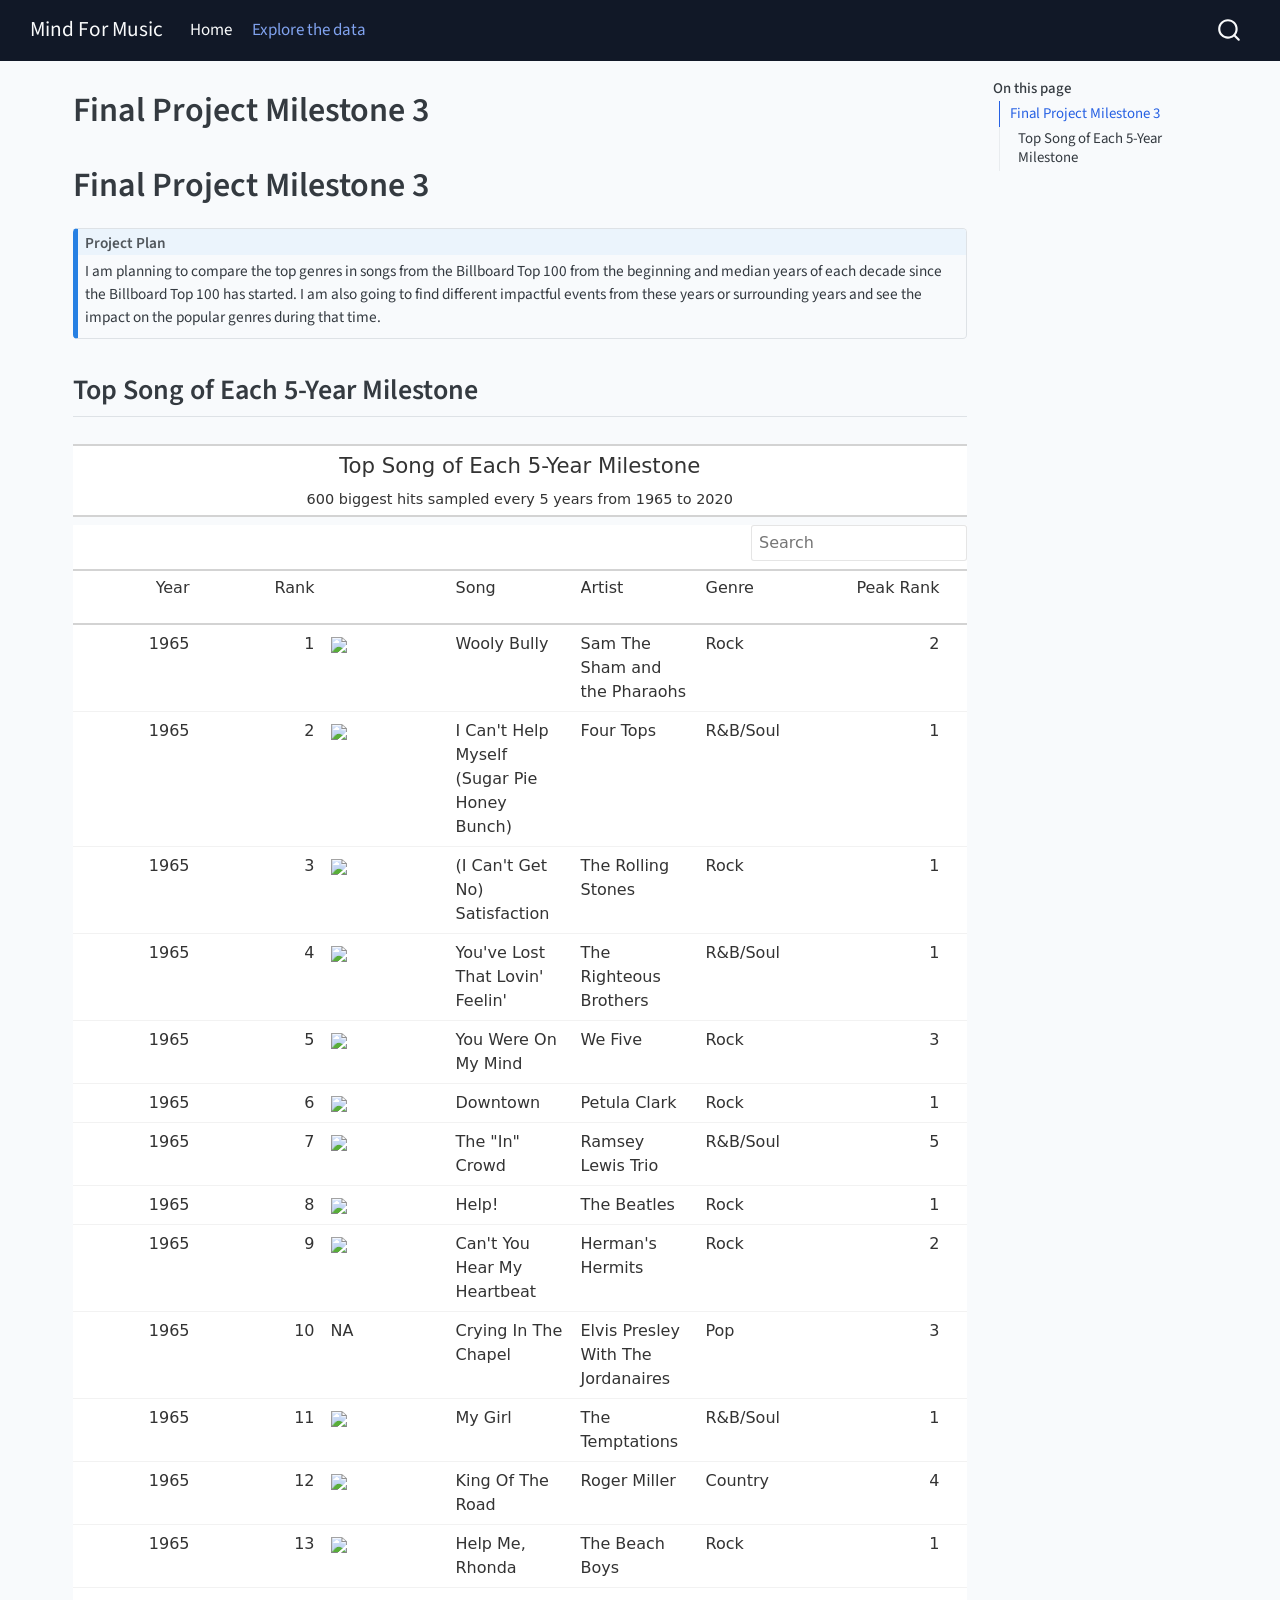
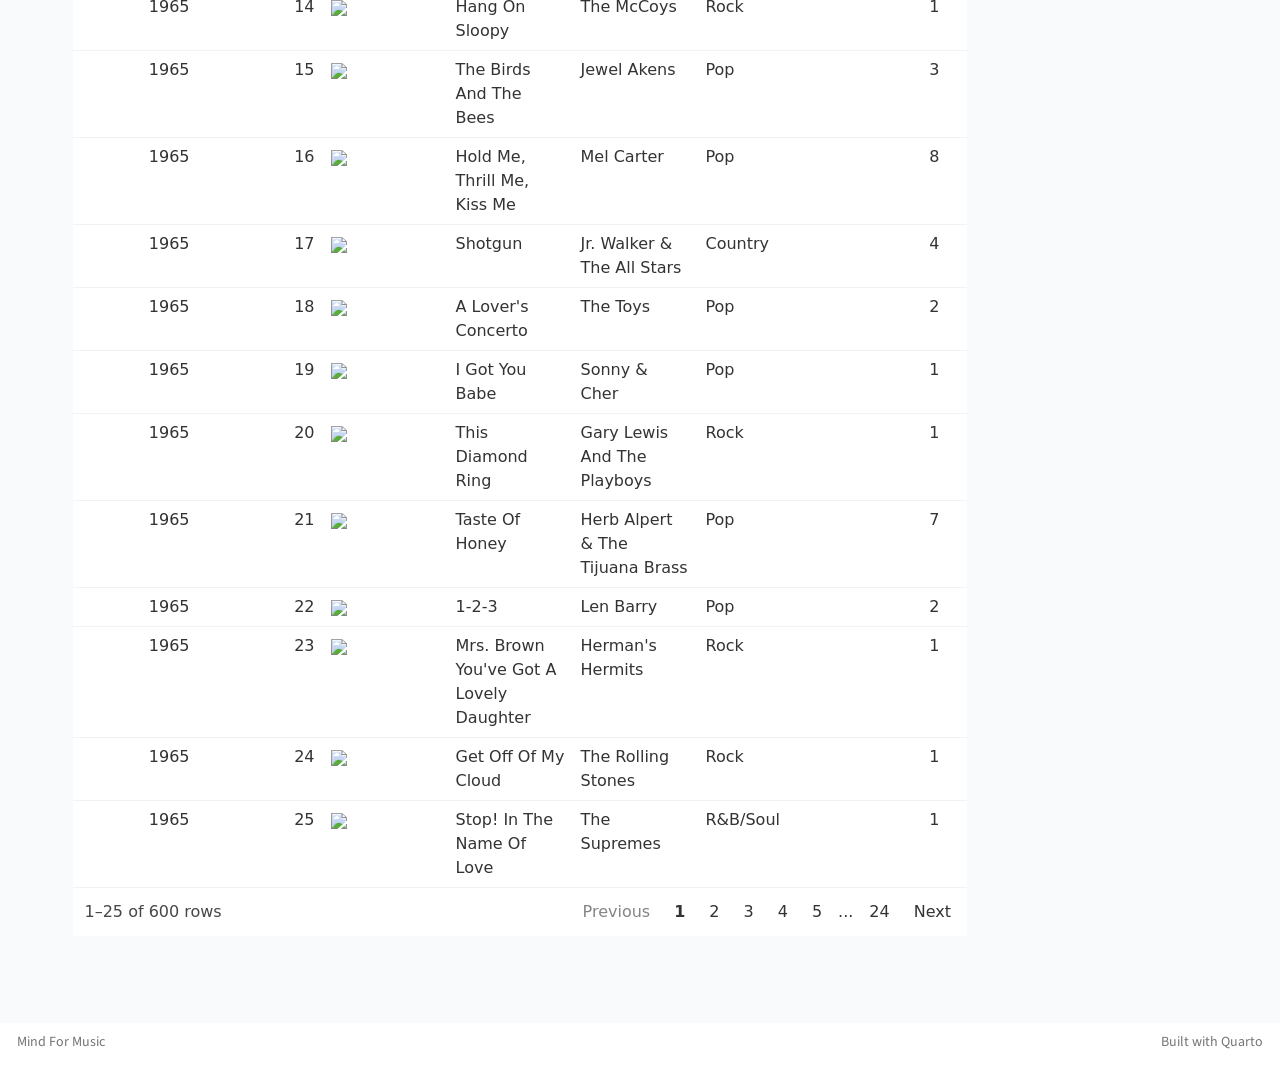
==== commit c2f64700: "Built site for gh-pages" ====
--- a/project.html
+++ b/project.html
@@ -74,18 +74,11 @@
   }
 }</script>
 <style>html{ scroll-behavior: smooth; }</style>
-<script src="site_libs/htmlwidgets-1.6.4/htmlwidgets.js"></script>
-<script src="site_libs/plotly-binding-4.12.1/plotly.js"></script>
-<script src="site_libs/typedarray-0.1/typedarray.min.js"></script>
-<script src="site_libs/jquery-3.5.1/jquery.min.js"></script>
-<link href="site_libs/crosstalk-1.2.2/css/crosstalk.min.css" rel="stylesheet">
-<script src="site_libs/crosstalk-1.2.2/js/crosstalk.min.js"></script>
-<link href="site_libs/plotly-htmlwidgets-css-2.25.2/plotly-htmlwidgets.css" rel="stylesheet">
-<script src="site_libs/plotly-main-2.25.2/plotly-latest.min.js"></script>
 <script src="site_libs/core-js-2.5.3/shim.min.js"></script>
 <script src="site_libs/react-18.2.0/react.min.js"></script>
 <script src="site_libs/react-18.2.0/react-dom.min.js"></script>
 <script src="site_libs/reactwidget-2.0.0/react-tools.js"></script>
+<script src="site_libs/htmlwidgets-1.6.4/htmlwidgets.js"></script>
 <link href="site_libs/reactable-0.4.5/reactable.css" rel="stylesheet">
 <script src="site_libs/reactable-binding-0.4.5/reactable.js"></script>
 
@@ -136,8 +129,7 @@
   <ul>
   <li><a href="#final-project-milestone-3" id="toc-final-project-milestone-3" class="nav-link active" data-scroll-target="#final-project-milestone-3">Final Project Milestone 3</a>
   <ul class="collapse">
-  <li><a href="#genre-evolution-every-5-years-1965-2020" id="toc-genre-evolution-every-5-years-1965-2020" class="nav-link" data-scroll-target="#genre-evolution-every-5-years-1965-2020">Genre Evolution: Every 5 Years (1965 – 2020)</a></li>
-  <li><a href="#historical-top-hits-browser" id="toc-historical-top-hits-browser" class="nav-link" data-scroll-target="#historical-top-hits-browser">Historical Top Hits Browser</a></li>
+  <li><a href="#top-song-of-each-5-year-milestone" id="toc-top-song-of-each-5-year-milestone" class="nav-link" data-scroll-target="#top-song-of-each-5-year-milestone">Top Song of Each 5-Year Milestone</a></li>
   </ul></li>
   </ul>
 </nav>
@@ -179,36 +171,27 @@
 <p>I am planning to compare the top genres in songs from the Billboard Top 100 from the beginning and median years of each decade since the Billboard Top 100 has started. I am also going to find different impactful events from these years or surrounding years and see the impact on the popular genres during that time.</p>
 </div>
 </div>
-<section id="genre-evolution-every-5-years-1965-2020" class="level2">
-<h2 class="anchored" data-anchor-id="genre-evolution-every-5-years-1965-2020">Genre Evolution: Every 5 Years (1965 – 2020)</h2>
+<section id="top-song-of-each-5-year-milestone" class="level2">
+<h2 class="anchored" data-anchor-id="top-song-of-each-5-year-milestone">Top Song of Each 5-Year Milestone</h2>
 <div class="cell">
 <div class="cell-output-display">
-<div id="htmlwidget-d831047a687191c3f93d" style="width:100%;height:550px;" class="plotly html-widget"></div>
-<script type="application/json" data-for="htmlwidget-d831047a687191c3f93d">{"x":{"data":[{"orientation":"v","width":[0.71999999999999986,0.71999999999999975,0.71999999999999975,0.7200000000000002,0.72000000000000064,0.71999999999999975,0.71999999999999886,0.71999999999999886,0.71999999999999886],"base":[94,82,76,86,98,90,96,96,90],"x":[1,2,3,4,6,8,10,11,12],"y":[6,18,24,14,2,10,4,4,10],"text":["📅 <b>Year: 1965<\/b><br>🎵 <b>Genre: Country<\/b><br>━━━━━━━━━━━━━━━━━━<br>📊 Share of Top Hits: <b>6%<\/b> (3 songs)<br>⭐ Highest Hit: <b>#1<\/b> Mr. Tambourine Man (The Byrds)<br>🔻 Lowest Hit: <b>#4<\/b> King Of The Road (Roger Miller)","📅 <b>Year: 1970<\/b><br>🎵 <b>Genre: Country<\/b><br>━━━━━━━━━━━━━━━━━━<br>📊 Share of Top Hits: <b>18%<\/b> (9 songs)<br>⭐ Highest Hit: <b>#1<\/b> American Woman/No Sugar Tonight (The Guess Who)<br>🔻 Lowest Hit: <b>#23<\/b> Yellow River (Christie)","📅 <b>Year: 1975<\/b><br>🎵 <b>Genre: Country<\/b><br>━━━━━━━━━━━━━━━━━━<br>📊 Share of Top Hits: <b>24%<\/b> (12 songs)<br>⭐ Highest Hit: <b>#1<\/b> Rhinestone Cowboy (Glen Campbell)<br>🔻 Lowest Hit: <b>#6<\/b> Dance With Me (Orleans)","📅 <b>Year: 1980<\/b><br>🎵 <b>Genre: Country<\/b><br>━━━━━━━━━━━━━━━━━━<br>📊 Share of Top Hits: <b>14%<\/b> (7 songs)<br>⭐ Highest Hit: <b>#2<\/b> Longer (Dan Fogelberg)<br>🔻 Lowest Hit: <b>#6<\/b> Steal Away (Robbie Dupree)","📅 <b>Year: 1990<\/b><br>🎵 <b>Genre: Country<\/b><br>━━━━━━━━━━━━━━━━━━<br>📊 Share of Top Hits: <b>2%<\/b> (1 song)<br>⭐ Only Hit: <b>#1<\/b> (Can't Live Without Your) Love And Affection (Nelson)","📅 <b>Year: 2000<\/b><br>🎵 <b>Genre: Country<\/b><br>━━━━━━━━━━━━━━━━━━<br>📊 Share of Top Hits: <b>10%<\/b> (5 songs)<br>⭐ Highest Hit: <b>#1<\/b> Amazed (Lonestar)<br>🔻 Lowest Hit: <b>#11<\/b> I Need You (LeAnn Rimes)","📅 <b>Year: 2010<\/b><br>🎵 <b>Genre: Country<\/b><br>━━━━━━━━━━━━━━━━━━<br>📊 Share of Top Hits: <b>4%<\/b> (2 songs)<br>⭐ Highest Hit: <b>#2<\/b> Need You Now (Lady Antebellum)<br>🔻 Lowest Hit: <b>#17<\/b> Stuck Like Glue (Sugarland)","📅 <b>Year: 2015<\/b><br>🎵 <b>Genre: Country<\/b><br>━━━━━━━━━━━━━━━━━━<br>📊 Share of Top Hits: <b>4%<\/b> (2 songs)<br>⭐ Highest Hit: <b>#10<\/b> Somebody (Natalie La Rose Featuring Jeremih)<br>🔻 Lowest Hit: <b>#20<\/b> Take Your Time (Sam Hunt)","📅 <b>Year: 2020<\/b><br>🎵 <b>Genre: Country<\/b><br>━━━━━━━━━━━━━━━━━━<br>📊 Share of Top Hits: <b>10%<\/b> (5 songs)<br>⭐ Highest Hit: <b>#3<\/b> I Hope (Gabby Barrett Featuring Charlie Puth)<br>🔻 Lowest Hit: <b>#16<\/b> Chasin' You (Morgan Wallen)"],"type":"bar","textposition":"none","marker":{"autocolorscale":false,"color":"rgba(245,158,11,1)","line":{"width":1.5118110236220474,"color":"rgba(255,255,255,1)"}},"name":"Country","legendgroup":"Country","showlegend":true,"xaxis":"x","yaxis":"y","hoverinfo":"text","frame":null},{"orientation":"v","width":[0.71999999999999975,0.7200000000000002,0.72000000000000064,0.72000000000000064,0.72000000000000064,0.71999999999999886,0.71999999999999886,0.71999999999999886],"base":[48,48,80,92,96,94,88,88],"x":[3,4,5,6,7,10,11,12],"y":[28,38,20,6,4,2,8,2],"text":["📅 <b>Year: 1975<\/b><br>🎵 <b>Genre: Electronic/Dance<\/b><br>━━━━━━━━━━━━━━━━━━<br>📊 Share of Top Hits: <b>28%<\/b> (14 songs)<br>⭐ Highest Hit: <b>#1<\/b> Love Will Keep Us Together (Captain & Tennille)<br>🔻 Lowest Hit: <b>#11<\/b> The Way We Were/try To Remember (Gladys Knight And The Pips)","📅 <b>Year: 1980<\/b><br>🎵 <b>Genre: Electronic/Dance<\/b><br>━━━━━━━━━━━━━━━━━━<br>📊 Share of Top Hits: <b>38%<\/b> (19 songs)<br>⭐ Highest Hit: <b>#1<\/b> Upside Down (Diana Ross)<br>🔻 Lowest Hit: <b>#9<\/b> Let's Get Serious (Jermaine Jackson)","📅 <b>Year: 1985<\/b><br>🎵 <b>Genre: Electronic/Dance<\/b><br>━━━━━━━━━━━━━━━━━━<br>📊 Share of Top Hits: <b>20%<\/b> (10 songs)<br>⭐ Highest Hit: <b>#1<\/b> Everytime You Go Away (Paul Young)<br>🔻 Lowest Hit: <b>#10<\/b> Missing You (Diana Ross)","📅 <b>Year: 1990<\/b><br>🎵 <b>Genre: Electronic/Dance<\/b><br>━━━━━━━━━━━━━━━━━━<br>📊 Share of Top Hits: <b>6%<\/b> (3 songs)<br>⭐ Highest Hit: <b>#2<\/b> The Power (Snap!)<br>🔻 Lowest Hit: <b>#4<\/b> Have You Seen Her (M.C. Hammer)","📅 <b>Year: 1995<\/b><br>🎵 <b>Genre: Electronic/Dance<\/b><br>━━━━━━━━━━━━━━━━━━<br>📊 Share of Top Hits: <b>4%<\/b> (2 songs)<br>⭐ Highest Hit: <b>#3<\/b> Another Night (Real McCoy)<br>🔻 Lowest Hit: <b>#3<\/b> Another Night (Real McCoy)","📅 <b>Year: 2010<\/b><br>🎵 <b>Genre: Electronic/Dance<\/b><br>━━━━━━━━━━━━━━━━━━<br>📊 Share of Top Hits: <b>2%<\/b> (1 song)<br>⭐ Only Hit: <b>#5<\/b> Sexy Chick (David Guetta Featuring Akon)","📅 <b>Year: 2015<\/b><br>🎵 <b>Genre: Electronic/Dance<\/b><br>━━━━━━━━━━━━━━━━━━<br>📊 Share of Top Hits: <b>8%<\/b> (4 songs)<br>⭐ Highest Hit: <b>#3<\/b> Love Me Like You Do (Ellie Goulding)<br>🔻 Lowest Hit: <b>#8<\/b> Where Are U Now (Skrillex & Diplo With Justin Bieber)","📅 <b>Year: 2020<\/b><br>🎵 <b>Genre: Electronic/Dance<\/b><br>━━━━━━━━━━━━━━━━━━<br>📊 Share of Top Hits: <b>2%<\/b> (1 song)<br>⭐ Only Hit: <b>#2<\/b> Come & Go (Juice WRLD x Marshmello)"],"type":"bar","textposition":"none","marker":{"autocolorscale":false,"color":"rgba(6,182,212,1)","line":{"width":1.5118110236220474,"color":"rgba(255,255,255,1)"}},"name":"Electronic/Dance","legendgroup":"Electronic/Dance","showlegend":true,"xaxis":"x","yaxis":"y","hoverinfo":"text","frame":null},{"orientation":"v","width":[0.72000000000000064,0.72000000000000064,0.71999999999999975,0.71999999999999886,0.71999999999999886,0.71999999999999886,0.71999999999999886],"base":[74,68,72,46,44,54,46],"x":[6,7,8,9,10,11,12],"y":[18,28,18,54,50,34,42],"text":["📅 <b>Year: 1990<\/b><br>🎵 <b>Genre: Hip-Hop/Rap<\/b><br>━━━━━━━━━━━━━━━━━━<br>📊 Share of Top Hits: <b>18%<\/b> (9 songs)<br>⭐ Highest Hit: <b>#1<\/b> Ice Ice Baby (Vanilla Ice)<br>🔻 Lowest Hit: <b>#14<\/b> Tic-Tac-Toe (Kyper)","📅 <b>Year: 1995<\/b><br>🎵 <b>Genre: Hip-Hop/Rap<\/b><br>━━━━━━━━━━━━━━━━━━<br>📊 Share of Top Hits: <b>28%<\/b> (14 songs)<br>⭐ Highest Hit: <b>#1<\/b> Waterfalls (TLC)<br>🔻 Lowest Hit: <b>#13<\/b> I Wish (Skee-Lo)","📅 <b>Year: 2000<\/b><br>🎵 <b>Genre: Hip-Hop/Rap<\/b><br>━━━━━━━━━━━━━━━━━━<br>📊 Share of Top Hits: <b>18%<\/b> (9 songs)<br>⭐ Highest Hit: <b>#1<\/b> Try Again (Aaliyah)<br>🔻 Lowest Hit: <b>#11<\/b> Let's Get Married (Jagged Edge)","📅 <b>Year: 2005<\/b><br>🎵 <b>Genre: Hip-Hop/Rap<\/b><br>━━━━━━━━━━━━━━━━━━<br>📊 Share of Top Hits: <b>54%<\/b> (27 songs)<br>⭐ Highest Hit: <b>#1<\/b> Let Me Love You (Mario)<br>🔻 Lowest Hit: <b>#20<\/b> Sugar (Gimme Some) (Trick Daddy Featuring Ludacris, Lil' Kim & Cee-Lo)","📅 <b>Year: 2010<\/b><br>🎵 <b>Genre: Hip-Hop/Rap<\/b><br>━━━━━━━━━━━━━━━━━━<br>📊 Share of Top Hits: <b>50%<\/b> (25 songs)<br>⭐ Highest Hit: <b>#1<\/b> OMG (Usher Featuring will.i.am)<br>🔻 Lowest Hit: <b>#14<\/b> Deuces (Chris Brown Featuring Tyga & Kevin McCall)","📅 <b>Year: 2015<\/b><br>🎵 <b>Genre: Hip-Hop/Rap<\/b><br>━━━━━━━━━━━━━━━━━━<br>📊 Share of Top Hits: <b>34%<\/b> (17 songs)<br>⭐ Highest Hit: <b>#1<\/b> See You Again (Wiz Khalifa Featuring Charlie Puth)<br>🔻 Lowest Hit: <b>#26<\/b> Flex (Ooh Ooh Ooh) (Rich Homie Quan)","📅 <b>Year: 2020<\/b><br>🎵 <b>Genre: Hip-Hop/Rap<\/b><br>━━━━━━━━━━━━━━━━━━<br>📊 Share of Top Hits: <b>42%<\/b> (21 songs)<br>⭐ Highest Hit: <b>#1<\/b> Circles (Post Malone)<br>🔻 Lowest Hit: <b>#17<\/b> Falling (Trevor Daniel)"],"type":"bar","textposition":"none","marker":{"autocolorscale":false,"color":"rgba(37,99,235,1)","line":{"width":1.5118110236220474,"color":"rgba(255,255,255,1)"}},"name":"Hip-Hop/Rap","legendgroup":"Hip-Hop/Rap","showlegend":true,"xaxis":"x","yaxis":"y","hoverinfo":"text","frame":null},{"orientation":"v","width":[0.71999999999999986,0.71999999999999975,0.71999999999999975,0.7200000000000002,0.72000000000000064,0.72000000000000064,0.72000000000000064,0.71999999999999975,0.71999999999999886,0.71999999999999886,0.71999999999999886,0.71999999999999886],"base":[68,60,28,42,66,54,52,48,42,18,18,10],"x":[1,2,3,4,5,6,7,8,9,10,11,12],"y":[26,22,20,6,14,20,16,24,4,26,36,36],"text":["📅 <b>Year: 1965<\/b><br>🎵 <b>Genre: Pop<\/b><br>━━━━━━━━━━━━━━━━━━<br>📊 Share of Top Hits: <b>26%<\/b> (13 songs)<br>⭐ Highest Hit: <b>#1<\/b> I Got You Babe (Sonny & Cher)<br>🔻 Lowest Hit: <b>#11<\/b> Red Roses For A Blue Lady (Bert Kaempfert And His Orchestra)","📅 <b>Year: 1970<\/b><br>🎵 <b>Genre: Pop<\/b><br>━━━━━━━━━━━━━━━━━━<br>📊 Share of Top Hits: <b>22%<\/b> (11 songs)<br>⭐ Highest Hit: <b>#1<\/b> Bridge Over Troubled Water (Simon & Garfunkel)<br>🔻 Lowest Hit: <b>#10<\/b> Reflections Of My Life (The Marmalade)","📅 <b>Year: 1975<\/b><br>🎵 <b>Genre: Pop<\/b><br>━━━━━━━━━━━━━━━━━━<br>📊 Share of Top Hits: <b>20%<\/b> (10 songs)<br>⭐ Highest Hit: <b>#1<\/b> Philadelphia Freedom (The Elton John Band)<br>🔻 Lowest Hit: <b>#10<\/b> Dynomite-Part I (Tony Camillo's Bazuka)","📅 <b>Year: 1980<\/b><br>🎵 <b>Genre: Pop<\/b><br>━━━━━━━━━━━━━━━━━━<br>📊 Share of Top Hits: <b>6%<\/b> (3 songs)<br>⭐ Highest Hit: <b>#1<\/b> Coming Up (Live At Glasgow) (Paul McCartney And Wings)<br>🔻 Lowest Hit: <b>#8<\/b> Tired Of Toein' The Line (Rocky Burnette)","📅 <b>Year: 1985<\/b><br>🎵 <b>Genre: Pop<\/b><br>━━━━━━━━━━━━━━━━━━<br>📊 Share of Top Hits: <b>14%<\/b> (7 songs)<br>⭐ Highest Hit: <b>#1<\/b> Crazy For You (Madonna)<br>🔻 Lowest Hit: <b>#10<\/b> What About Love? (Heart)","📅 <b>Year: 1990<\/b><br>🎵 <b>Genre: Pop<\/b><br>━━━━━━━━━━━━━━━━━━<br>📊 Share of Top Hits: <b>20%<\/b> (10 songs)<br>⭐ Highest Hit: <b>#1<\/b> Vogue (Madonna)<br>🔻 Lowest Hit: <b>#6<\/b> Girls Nite Out (Tyler Collins)","📅 <b>Year: 1995<\/b><br>🎵 <b>Genre: Pop<\/b><br>━━━━━━━━━━━━━━━━━━<br>📊 Share of Top Hits: <b>16%<\/b> (8 songs)<br>⭐ Highest Hit: <b>#1<\/b> Take A Bow (Madonna)<br>🔻 Lowest Hit: <b>#14<\/b> In The House Of Stone And Light (Martin Page)","📅 <b>Year: 2000<\/b><br>🎵 <b>Genre: Pop<\/b><br>━━━━━━━━━━━━━━━━━━<br>📊 Share of Top Hits: <b>24%<\/b> (12 songs)<br>⭐ Highest Hit: <b>#1<\/b> It's Gonna Be Me (N Sync)<br>🔻 Lowest Hit: <b>#13<\/b> Back Here (BBMak)","📅 <b>Year: 2005<\/b><br>🎵 <b>Genre: Pop<\/b><br>━━━━━━━━━━━━━━━━━━<br>📊 Share of Top Hits: <b>4%<\/b> (2 songs)<br>⭐ Highest Hit: <b>#8<\/b> Speed Of Sound (Coldplay)<br>🔻 Lowest Hit: <b>#23<\/b> La Tortura (Shakira Featuring Alejandro Sanz)","📅 <b>Year: 2010<\/b><br>🎵 <b>Genre: Pop<\/b><br>━━━━━━━━━━━━━━━━━━<br>📊 Share of Top Hits: <b>26%<\/b> (13 songs)<br>⭐ Highest Hit: <b>#1<\/b> TiK ToK (Ke$ha)<br>🔻 Lowest Hit: <b>#24<\/b> Haven't Met You Yet (Michael Buble)","📅 <b>Year: 2015<\/b><br>🎵 <b>Genre: Pop<\/b><br>━━━━━━━━━━━━━━━━━━<br>📊 Share of Top Hits: <b>36%<\/b> (18 songs)<br>⭐ Highest Hit: <b>#1<\/b> Cheerleader (OMI)<br>🔻 Lowest Hit: <b>#17<\/b> Elastic Heart (Sia)","📅 <b>Year: 2020<\/b><br>🎵 <b>Genre: Pop<\/b><br>━━━━━━━━━━━━━━━━━━<br>📊 Share of Top Hits: <b>36%<\/b> (18 songs)<br>⭐ Highest Hit: <b>#1<\/b> Say So (Doja Cat Featuring Nicki Minaj)<br>🔻 Lowest Hit: <b>#27<\/b> If The World Was Ending (JP Saxe Featuring Julia Michaels)"],"type":"bar","textposition":"none","marker":{"autocolorscale":false,"color":"rgba(236,72,153,1)","line":{"width":1.5118110236220474,"color":"rgba(255,255,255,1)"}},"name":"Pop","legendgroup":"Pop","showlegend":true,"xaxis":"x","yaxis":"y","hoverinfo":"text","frame":null},{"orientation":"v","width":[0.71999999999999986,0.71999999999999975,0.71999999999999975,0.7200000000000002,0.72000000000000064,0.72000000000000064,0.72000000000000064,0.71999999999999975,0.71999999999999886,0.71999999999999886,0.71999999999999886,0.71999999999999886],"base":[40,22,16,36,54,34,28,26,32,12,8,4],"x":[1,2,3,4,5,6,7,8,9,10,11,12],"y":[28,38,12,6,12,20,24,22,10,6,10,6],"text":["📅 <b>Year: 1965<\/b><br>🎵 <b>Genre: R&B/Soul<\/b><br>━━━━━━━━━━━━━━━━━━<br>📊 Share of Top Hits: <b>28%<\/b> (14 songs)<br>⭐ Highest Hit: <b>#1<\/b> I Can't Help Myself (Sugar Pie Honey Bunch) (Four Tops)<br>🔻 Lowest Hit: <b>#11<\/b> Baby, I'm Yours (Barbara Lewis)","📅 <b>Year: 1970<\/b><br>🎵 <b>Genre: R&B/Soul<\/b><br>━━━━━━━━━━━━━━━━━━<br>📊 Share of Top Hits: <b>38%<\/b> (19 songs)<br>⭐ Highest Hit: <b>#1<\/b> I'll Be There (Jackson 5)<br>🔻 Lowest Hit: <b>#8<\/b> O-o-h Child/Dear Prudence (The 5 Stairsteps)","📅 <b>Year: 1975<\/b><br>🎵 <b>Genre: R&B/Soul<\/b><br>━━━━━━━━━━━━━━━━━━<br>📊 Share of Top Hits: <b>12%<\/b> (6 songs)<br>⭐ Highest Hit: <b>#1<\/b> My Eyes Adored You (Frankie Valli)<br>🔻 Lowest Hit: <b>#6<\/b> Feelings (Morris Albert)","📅 <b>Year: 1980<\/b><br>🎵 <b>Genre: R&B/Soul<\/b><br>━━━━━━━━━━━━━━━━━━<br>📊 Share of Top Hits: <b>6%<\/b> (3 songs)<br>⭐ Highest Hit: <b>#1<\/b> Rock With You (Michael Jackson)<br>🔻 Lowest Hit: <b>#4<\/b> With You I'm Born Again (Billy Preston & Syreeta)","📅 <b>Year: 1985<\/b><br>🎵 <b>Genre: R&B/Soul<\/b><br>━━━━━━━━━━━━━━━━━━<br>📊 Share of Top Hits: <b>12%<\/b> (6 songs)<br>⭐ Highest Hit: <b>#1<\/b> Saving All My Love For You (Whitney Houston)<br>🔻 Lowest Hit: <b>#5<\/b> Smooth Operator (Sade)","📅 <b>Year: 1990<\/b><br>🎵 <b>Genre: R&B/Soul<\/b><br>━━━━━━━━━━━━━━━━━━<br>📊 Share of Top Hits: <b>20%<\/b> (10 songs)<br>⭐ Highest Hit: <b>#1<\/b> Vision Of Love (Mariah Carey)<br>🔻 Lowest Hit: <b>#13<\/b> Unchained Melody (The Righteous Brothers)","📅 <b>Year: 1995<\/b><br>🎵 <b>Genre: R&B/Soul<\/b><br>━━━━━━━━━━━━━━━━━━<br>📊 Share of Top Hits: <b>24%<\/b> (12 songs)<br>⭐ Highest Hit: <b>#1<\/b> Kiss From A Rose (Seal)<br>🔻 Lowest Hit: <b>#20<\/b> December (Collective Soul)","📅 <b>Year: 2000<\/b><br>🎵 <b>Genre: R&B/Soul<\/b><br>━━━━━━━━━━━━━━━━━━<br>📊 Share of Top Hits: <b>22%<\/b> (11 songs)<br>⭐ Highest Hit: <b>#1<\/b> Incomplete (Sisqo)<br>🔻 Lowest Hit: <b>#14<\/b> Otherside (Red Hot Chili Peppers)","📅 <b>Year: 2005<\/b><br>🎵 <b>Genre: R&B/Soul<\/b><br>━━━━━━━━━━━━━━━━━━<br>📊 Share of Top Hits: <b>10%<\/b> (5 songs)<br>⭐ Highest Hit: <b>#1<\/b> We Belong Together (Mariah Carey)<br>🔻 Lowest Hit: <b>#20<\/b> Karma (Alicia Keys)","📅 <b>Year: 2010<\/b><br>🎵 <b>Genre: R&B/Soul<\/b><br>━━━━━━━━━━━━━━━━━━<br>📊 Share of Top Hits: <b>6%<\/b> (3 songs)<br>⭐ Highest Hit: <b>#1<\/b> Rude Boy (Rihanna)<br>🔻 Lowest Hit: <b>#3<\/b> Hey, Soul Sister (Train)","📅 <b>Year: 2015<\/b><br>🎵 <b>Genre: R&B/Soul<\/b><br>━━━━━━━━━━━━━━━━━━<br>📊 Share of Top Hits: <b>10%<\/b> (5 songs)<br>⭐ Highest Hit: <b>#1<\/b> Uptown Funk! (Mark Ronson Featuring Bruno Mars)<br>🔻 Lowest Hit: <b>#15<\/b> B**** Better Have My Money (Rihanna)","📅 <b>Year: 2020<\/b><br>🎵 <b>Genre: R&B/Soul<\/b><br>━━━━━━━━━━━━━━━━━━<br>📊 Share of Top Hits: <b>6%<\/b> (3 songs)<br>⭐ Highest Hit: <b>#1<\/b> Blinding Lights (The Weeknd)<br>🔻 Lowest Hit: <b>#18<\/b> Nobody But You (Blake Shelton Duet With Gwen Stefani)"],"type":"bar","textposition":"none","marker":{"autocolorscale":false,"color":"rgba(139,92,246,1)","line":{"width":1.5118110236220474,"color":"rgba(255,255,255,1)"}},"name":"R&B/Soul","legendgroup":"R&B/Soul","showlegend":true,"xaxis":"x","yaxis":"y","hoverinfo":"text","frame":null},{"orientation":"v","width":[0.71999999999999986,0.71999999999999975,0.71999999999999975,0.7200000000000002,0.72000000000000064,0.72000000000000064,0.72000000000000064,0.71999999999999975,0.71999999999999886,0.71999999999999886,0.71999999999999886,0.71999999999999886],"base":[0,0,0,0,0,0,0,0,0,0,0,0],"x":[1,2,3,4,5,6,7,8,9,10,11,12],"y":[40,22,16,36,54,34,28,26,32,12,8,4],"text":["📅 <b>Year: 1965<\/b><br>🎵 <b>Genre: Rock<\/b><br>━━━━━━━━━━━━━━━━━━<br>📊 Share of Top Hits: <b>40%<\/b> (20 songs)<br>⭐ Highest Hit: <b>#1<\/b> (I Can't Get No) Satisfaction (The Rolling Stones)<br>🔻 Lowest Hit: <b>#5<\/b> Silhouettes (Herman's Hermits)","📅 <b>Year: 1970<\/b><br>🎵 <b>Genre: Rock<\/b><br>━━━━━━━━━━━━━━━━━━<br>📊 Share of Top Hits: <b>22%<\/b> (11 songs)<br>⭐ Highest Hit: <b>#1<\/b> (They Long To Be) Close To You (Carpenters)<br>🔻 Lowest Hit: <b>#7<\/b> He Ain't Heavy, He's My Brother (The Hollies)","📅 <b>Year: 1975<\/b><br>🎵 <b>Genre: Rock<\/b><br>━━━━━━━━━━━━━━━━━━<br>📊 Share of Top Hits: <b>16%<\/b> (8 songs)<br>⭐ Highest Hit: <b>#1<\/b> Fame (David Bowie)<br>🔻 Lowest Hit: <b>#18<\/b> I Only Have Eyes For You (Art Garfunkel)","📅 <b>Year: 1980<\/b><br>🎵 <b>Genre: Rock<\/b><br>━━━━━━━━━━━━━━━━━━<br>📊 Share of Top Hits: <b>36%<\/b> (18 songs)<br>⭐ Highest Hit: <b>#1<\/b> Call Me (Blondie)<br>🔻 Lowest Hit: <b>#14<\/b> Brass In Pocket (I'm Special) (Pretenders)","📅 <b>Year: 1985<\/b><br>🎵 <b>Genre: Rock<\/b><br>━━━━━━━━━━━━━━━━━━<br>📊 Share of Top Hits: <b>54%<\/b> (27 songs)<br>⭐ Highest Hit: <b>#1<\/b> Take On Me (a-ha)<br>🔻 Lowest Hit: <b>#8<\/b> Voices Carry (Til Tuesday)","📅 <b>Year: 1990<\/b><br>🎵 <b>Genre: Rock<\/b><br>━━━━━━━━━━━━━━━━━━<br>📊 Share of Top Hits: <b>34%<\/b> (17 songs)<br>⭐ Highest Hit: <b>#1<\/b> Close To You (Maxi Priest)<br>🔻 Lowest Hit: <b>#8<\/b> Enjoy The Silence (Depeche Mode)","📅 <b>Year: 1995<\/b><br>🎵 <b>Genre: Rock<\/b><br>━━━━━━━━━━━━━━━━━━<br>📊 Share of Top Hits: <b>28%<\/b> (14 songs)<br>⭐ Highest Hit: <b>#1<\/b> Have You Ever Really Loved A Woman? (Bryan Adams)<br>🔻 Lowest Hit: <b>#16<\/b> Hold On (Jamie Walters)","📅 <b>Year: 2000<\/b><br>🎵 <b>Genre: Rock<\/b><br>━━━━━━━━━━━━━━━━━━<br>📊 Share of Top Hits: <b>26%<\/b> (13 songs)<br>⭐ Highest Hit: <b>#1<\/b> Everything You Want (Vertical Horizon)<br>🔻 Lowest Hit: <b>#17<\/b> Desert Rose (Sting Featuring Cheb Mami)","📅 <b>Year: 2005<\/b><br>🎵 <b>Genre: Rock<\/b><br>━━━━━━━━━━━━━━━━━━<br>📊 Share of Top Hits: <b>32%<\/b> (16 songs)<br>⭐ Highest Hit: <b>#1<\/b> Hollaback Girl (Gwen Stefani)<br>🔻 Lowest Hit: <b>#20<\/b> Collide (Howie Day)","📅 <b>Year: 2010<\/b><br>🎵 <b>Genre: Rock<\/b><br>━━━━━━━━━━━━━━━━━━<br>📊 Share of Top Hits: <b>12%<\/b> (6 songs)<br>⭐ Highest Hit: <b>#12<\/b> Breakeven (The Script)<br>🔻 Lowest Hit: <b>#21<\/b> Secrets (OneRepublic)","📅 <b>Year: 2015<\/b><br>🎵 <b>Genre: Rock<\/b><br>━━━━━━━━━━━━━━━━━━<br>📊 Share of Top Hits: <b>8%<\/b> (4 songs)<br>⭐ Highest Hit: <b>#2<\/b> Sugar (Maroon 5)<br>🔻 Lowest Hit: <b>#10<\/b> Centuries (Fall Out Boy)","📅 <b>Year: 2020<\/b><br>🎵 <b>Genre: Rock<\/b><br>━━━━━━━━━━━━━━━━━━<br>📊 Share of Top Hits: <b>4%<\/b> (2 songs)<br>⭐ Highest Hit: <b>#2<\/b> Memories (Maroon 5)<br>🔻 Lowest Hit: <b>#19<\/b> Be Like That (Kane Brown With Swae Lee & Khalid)"],"type":"bar","textposition":"none","marker":{"autocolorscale":false,"color":"rgba(239,68,68,1)","line":{"width":1.5118110236220474,"color":"rgba(255,255,255,1)"}},"name":"Rock","legendgroup":"Rock","showlegend":true,"xaxis":"x","yaxis":"y","hoverinfo":"text","frame":null}],"layout":{"margin":{"t":43.895392278953921,"r":7.9701120797011216,"b":42.507264425072648,"l":53.399750933997524},"paper_bgcolor":"rgba(255,255,255,1)","font":{"color":"rgba(0,0,0,1)","family":"","size":15.940224159402241},"title":{"text":"<b> Billboard Top Hits Genre Share: 1965 – 2020 <\/b>","font":{"color":"rgba(15,23,42,1)","family":"","size":19.9252801992528},"x":0,"xref":"paper"},"xaxis":{"domain":[0,1],"automargin":true,"type":"linear","autorange":false,"range":[0.40000000000000002,12.6],"tickmode":"array","ticktext":["1965","1970","1975","1980","1985","1990","1995","2000","2005","2010","2015","2020"],"tickvals":[1,2,3,4.0000000000000009,5,6,7.0000000000000009,8,9,10,11,12],"categoryorder":"array","categoryarray":["1965","1970","1975","1980","1985","1990","1995","2000","2005","2010","2015","2020"],"nticks":null,"ticks":"","tickcolor":null,"ticklen":3.9850560398505603,"tickwidth":0,"showticklabels":true,"tickfont":{"color":"rgba(30,41,59,1)","family":"","size":14.611872146118724},"tickangle":-0,"showline":false,"linecolor":null,"linewidth":0,"showgrid":true,"gridcolor":"rgba(235,235,235,1)","gridwidth":0.72455564360919278,"zeroline":false,"anchor":"y","title":{"text":"Year","font":{"color":"rgba(0,0,0,1)","family":"","size":15.940224159402241}},"hoverformat":".2f"},"yaxis":{"domain":[0,1],"automargin":true,"type":"linear","autorange":false,"range":[-5,105],"tickmode":"array","ticktext":["0%","25%","50%","75%","100%"],"tickvals":[0,24.999999999999996,50,75,100],"categoryorder":"array","categoryarray":["0%","25%","50%","75%","100%"],"nticks":null,"ticks":"","tickcolor":null,"ticklen":3.9850560398505608,"tickwidth":0,"showticklabels":true,"tickfont":{"color":"rgba(100,116,139,1)","family":"","size":12.7521793275218},"tickangle":-0,"showline":false,"linecolor":null,"linewidth":0,"showgrid":true,"gridcolor":"rgba(235,235,235,1)","gridwidth":0.72455564360919278,"zeroline":false,"anchor":"x","title":{"text":"Share of Top Hits","font":{"color":"rgba(0,0,0,1)","family":"","size":15.940224159402241}},"hoverformat":".2f"},"shapes":[],"showlegend":true,"legend":{"bgcolor":null,"bordercolor":null,"borderwidth":0,"font":{"color":"rgba(0,0,0,1)","family":"","size":12.7521793275218},"title":{"text":"Genre","font":{"color":"rgba(0,0,0,1)","family":"","size":15.940224159402241}}},"hovermode":"closest","height":550,"barmode":"relative","autosize":true},"config":{"doubleClick":"reset","modeBarButtonsToAdd":["hoverclosest","hovercompare"],"showSendToCloud":false,"responsive":true},"source":"A","attrs":{"1a825a752d6d":{"x":{},"y":{},"fill":{},"text":{},"type":"bar"}},"cur_data":"1a825a752d6d","visdat":{"1a825a752d6d":["function (y) ","x"]},"highlight":{"on":"plotly_click","persistent":false,"dynamic":false,"selectize":false,"opacityDim":0.20000000000000001,"selected":{"opacity":1},"debounce":0},"shinyEvents":["plotly_hover","plotly_click","plotly_selected","plotly_relayout","plotly_brushed","plotly_brushing","plotly_clickannotation","plotly_doubleclick","plotly_deselect","plotly_afterplot","plotly_sunburstclick"],"base_url":"https://plot.ly"},"evals":[],"jsHooks":[]}</script>
-</div>
-</div>
-</section>
-<section id="historical-top-hits-browser" class="level2">
-<h2 class="anchored" data-anchor-id="historical-top-hits-browser">Historical Top Hits Browser</h2>
-<div class="cell">
-<div class="cell-output-display">
-<div id="uvohuvflfk" class=".gt_table" style="padding-left:0px;padding-right:0px;padding-top:10px;padding-bottom:10px;overflow-x:auto;overflow-y:auto;width:auto;height:auto;">
-<style>#uvohuvflfk table {
+<div id="gchzvteffd" class=".gt_table" style="padding-left:0px;padding-right:0px;padding-top:10px;padding-bottom:10px;overflow-x:auto;overflow-y:auto;width:auto;height:auto;">
+<style>#gchzvteffd table {
   font-family: system-ui, 'Segoe UI', Roboto, Helvetica, Arial, sans-serif, 'Apple Color Emoji', 'Segoe UI Emoji', 'Segoe UI Symbol', 'Noto Color Emoji';
   -webkit-font-smoothing: antialiased;
   -moz-osx-font-smoothing: grayscale;
 }
 
-#uvohuvflfk thead, #uvohuvflfk tbody, #uvohuvflfk tfoot, #uvohuvflfk tr, #uvohuvflfk td, #uvohuvflfk th {
+#gchzvteffd thead, #gchzvteffd tbody, #gchzvteffd tfoot, #gchzvteffd tr, #gchzvteffd td, #gchzvteffd th {
   border-style: none;
 }
 
-#uvohuvflfk p {
+#gchzvteffd p {
   margin: 0;
   padding: 0;
 }
 
-#uvohuvflfk .gt_table {
+#gchzvteffd .gt_table {
   display: table;
   border-collapse: collapse;
   line-height: normal;
@@ -234,12 +217,12 @@
   border-left-color: #D3D3D3;
 }
 
-#uvohuvflfk .gt_caption {
+#gchzvteffd .gt_caption {
   padding-top: 4px;
   padding-bottom: 4px;
 }
 
-#uvohuvflfk .gt_title {
+#gchzvteffd .gt_title {
   color: #333333;
   font-size: 125%;
   font-weight: initial;
@@ -251,7 +234,7 @@
   border-bottom-width: 0;
 }
 
-#uvohuvflfk .gt_subtitle {
+#gchzvteffd .gt_subtitle {
   color: #333333;
   font-size: 85%;
   font-weight: initial;
@@ -263,7 +246,7 @@
   border-top-width: 0;
 }
 
-#uvohuvflfk .gt_heading {
+#gchzvteffd .gt_heading {
   background-color: #FFFFFF;
   text-align: center;
   border-bottom-color: #FFFFFF;
@@ -275,13 +258,13 @@
   border-right-color: #D3D3D3;
 }
 
-#uvohuvflfk .gt_bottom_border {
+#gchzvteffd .gt_bottom_border {
   border-bottom-style: solid;
   border-bottom-width: 2px;
   border-bottom-color: #D3D3D3;
 }
 
-#uvohuvflfk .gt_col_headings {
+#gchzvteffd .gt_col_headings {
   border-top-style: solid;
   border-top-width: 2px;
   border-top-color: #D3D3D3;
@@ -296,7 +279,7 @@
   border-right-color: #D3D3D3;
 }
 
-#uvohuvflfk .gt_col_heading {
+#gchzvteffd .gt_col_heading {
   color: #333333;
   background-color: #FFFFFF;
   font-size: 100%;
@@ -316,7 +299,7 @@
   overflow-x: hidden;
 }
 
-#uvohuvflfk .gt_column_spanner_outer {
+#gchzvteffd .gt_column_spanner_outer {
   color: #333333;
   background-color: #FFFFFF;
   font-size: 100%;
@@ -328,15 +311,15 @@
   padding-right: 4px;
 }
 
-#uvohuvflfk .gt_column_spanner_outer:first-child {
+#gchzvteffd .gt_column_spanner_outer:first-child {
   padding-left: 0;
 }
 
-#uvohuvflfk .gt_column_spanner_outer:last-child {
+#gchzvteffd .gt_column_spanner_outer:last-child {
   padding-right: 0;
 }
 
-#uvohuvflfk .gt_column_spanner {
+#gchzvteffd .gt_column_spanner {
   border-bottom-style: solid;
   border-bottom-width: 2px;
   border-bottom-color: #D3D3D3;
@@ -348,11 +331,11 @@
   width: 100%;
 }
 
-#uvohuvflfk .gt_spanner_row {
+#gchzvteffd .gt_spanner_row {
   border-bottom-style: hidden;
 }
 
-#uvohuvflfk .gt_group_heading {
+#gchzvteffd .gt_group_heading {
   padding-top: 8px;
   padding-bottom: 8px;
   padding-left: 5px;
@@ -378,7 +361,7 @@
   text-align: left;
 }
 
-#uvohuvflfk .gt_empty_group_heading {
+#gchzvteffd .gt_empty_group_heading {
   padding: 0.5px;
   color: #333333;
   background-color: #FFFFFF;
@@ -393,15 +376,15 @@
   vertical-align: middle;
 }
 
-#uvohuvflfk .gt_from_md > :first-child {
+#gchzvteffd .gt_from_md > :first-child {
   margin-top: 0;
 }
 
-#uvohuvflfk .gt_from_md > :last-child {
+#gchzvteffd .gt_from_md > :last-child {
   margin-bottom: 0;
 }
 
-#uvohuvflfk .gt_row {
+#gchzvteffd .gt_row {
   padding-top: 8px;
   padding-bottom: 8px;
   padding-left: 5px;
@@ -420,7 +403,7 @@
   overflow-x: hidden;
 }
 
-#uvohuvflfk .gt_stub {
+#gchzvteffd .gt_stub {
   color: #333333;
   background-color: #FFFFFF;
   font-size: 100%;
@@ -433,7 +416,7 @@
   padding-right: 5px;
 }
 
-#uvohuvflfk .gt_stub_row_group {
+#gchzvteffd .gt_stub_row_group {
   color: #333333;
   background-color: #FFFFFF;
   font-size: 100%;
@@ -447,15 +430,15 @@
   vertical-align: top;
 }
 
-#uvohuvflfk .gt_row_group_first td {
+#gchzvteffd .gt_row_group_first td {
   border-top-width: 2px;
 }
 
-#uvohuvflfk .gt_row_group_first th {
+#gchzvteffd .gt_row_group_first th {
   border-top-width: 2px;
 }
 
-#uvohuvflfk .gt_summary_row {
+#gchzvteffd .gt_summary_row {
   color: #333333;
   background-color: #FFFFFF;
   text-transform: inherit;
@@ -465,16 +448,16 @@
   padding-right: 5px;
 }
 
-#uvohuvflfk .gt_first_summary_row {
+#gchzvteffd .gt_first_summary_row {
   border-top-style: solid;
   border-top-color: #D3D3D3;
 }
 
-#uvohuvflfk .gt_first_summary_row.thick {
+#gchzvteffd .gt_first_summary_row.thick {
   border-top-width: 2px;
 }
 
-#uvohuvflfk .gt_last_summary_row {
+#gchzvteffd .gt_last_summary_row {
   padding-top: 8px;
   padding-bottom: 8px;
   padding-left: 5px;
@@ -484,7 +467,7 @@
   border-bottom-color: #D3D3D3;
 }
 
-#uvohuvflfk .gt_grand_summary_row {
+#gchzvteffd .gt_grand_summary_row {
   color: #333333;
   background-color: #FFFFFF;
   text-transform: inherit;
@@ -494,7 +477,7 @@
   padding-right: 5px;
 }
 
-#uvohuvflfk .gt_first_grand_summary_row {
+#gchzvteffd .gt_first_grand_summary_row {
   padding-top: 8px;
   padding-bottom: 8px;
   padding-left: 5px;
@@ -504,7 +487,7 @@
   border-top-color: #D3D3D3;
 }
 
-#uvohuvflfk .gt_last_grand_summary_row_top {
+#gchzvteffd .gt_last_grand_summary_row_top {
   padding-top: 8px;
   padding-bottom: 8px;
   padding-left: 5px;
@@ -514,11 +497,11 @@
   border-bottom-color: #D3D3D3;
 }
 
-#uvohuvflfk .gt_striped {
+#gchzvteffd .gt_striped {
   background-color: rgba(128, 128, 128, 0.05);
 }
 
-#uvohuvflfk .gt_table_body {
+#gchzvteffd .gt_table_body {
   border-top-style: solid;
   border-top-width: 2px;
   border-top-color: #D3D3D3;
@@ -527,7 +510,7 @@
   border-bottom-color: #D3D3D3;
 }
 
-#uvohuvflfk .gt_footnotes {
+#gchzvteffd .gt_footnotes {
   color: #333333;
   background-color: #FFFFFF;
   border-bottom-style: none;
@@ -541,7 +524,7 @@
   border-right-color: #D3D3D3;
 }
 
-#uvohuvflfk .gt_footnote {
+#gchzvteffd .gt_footnote {
   margin: 0px;
   font-size: 90%;
   padding-top: 4px;
@@ -550,7 +533,7 @@
   padding-right: 5px;
 }
 
-#uvohuvflfk .gt_sourcenotes {
+#gchzvteffd .gt_sourcenotes {
   color: #333333;
   background-color: #FFFFFF;
   border-bottom-style: none;
@@ -564,7 +547,7 @@
   border-right-color: #D3D3D3;
 }
 
-#uvohuvflfk .gt_sourcenote {
+#gchzvteffd .gt_sourcenote {
   font-size: 90%;
   padding-top: 4px;
   padding-bottom: 4px;
@@ -572,81 +555,81 @@
   padding-right: 5px;
 }
 
-#uvohuvflfk .gt_left {
+#gchzvteffd .gt_left {
   text-align: left;
 }
 
-#uvohuvflfk .gt_center {
+#gchzvteffd .gt_center {
   text-align: center;
 }
 
-#uvohuvflfk .gt_right {
+#gchzvteffd .gt_right {
   text-align: right;
   font-variant-numeric: tabular-nums;
 }
 
-#uvohuvflfk .gt_font_normal {
+#gchzvteffd .gt_font_normal {
   font-weight: normal;
 }
 
-#uvohuvflfk .gt_font_bold {
+#gchzvteffd .gt_font_bold {
   font-weight: bold;
 }
 
-#uvohuvflfk .gt_font_italic {
+#gchzvteffd .gt_font_italic {
   font-style: italic;
 }
 
-#uvohuvflfk .gt_super {
+#gchzvteffd .gt_super {
   font-size: 65%;
 }
 
-#uvohuvflfk .gt_footnote_marks {
+#gchzvteffd .gt_footnote_marks {
   font-size: 75%;
   vertical-align: 0.4em;
   position: initial;
 }
 
-#uvohuvflfk .gt_asterisk {
+#gchzvteffd .gt_asterisk {
   font-size: 100%;
   vertical-align: 0;
 }
 
-#uvohuvflfk .gt_indent_1 {
+#gchzvteffd .gt_indent_1 {
   text-indent: 5px;
 }
 
-#uvohuvflfk .gt_indent_2 {
+#gchzvteffd .gt_indent_2 {
   text-indent: 10px;
 }
 
-#uvohuvflfk .gt_indent_3 {
+#gchzvteffd .gt_indent_3 {
   text-indent: 15px;
 }
 
-#uvohuvflfk .gt_indent_4 {
+#gchzvteffd .gt_indent_4 {
   text-indent: 20px;
 }
 
-#uvohuvflfk .gt_indent_5 {
+#gchzvteffd .gt_indent_5 {
   text-indent: 25px;
 }
 
-#uvohuvflfk .katex-display {
+#gchzvteffd .katex-display {
   display: inline-flex !important;
   margin-bottom: 0.75em !important;
 }
 
-#uvohuvflfk div.Reactable > div.rt-table > div.rt-thead > div.rt-tr.rt-tr-group-header > div.rt-th-group:after {
+#gchzvteffd div.Reactable > div.rt-table > div.rt-thead > div.rt-tr.rt-tr-group-header > div.rt-th-group:after {
   height: 0px !important;
 }
 </style>
 <div style="font-family:system-ui, 'Segoe UI', Roboto, Helvetica, Arial, sans-serif;border-top-style:solid;border-top-width:2px;border-top-color:#D3D3D3;padding-bottom:8px;">
-<div class="gt_heading gt_title gt_font_normal" style="text-size:bigger;">Billboard Hot 100 Historical Hits</div>
-<div class="gt_heading gt_subtitle gt_bottom_border">50 biggest songs sampled every 5 years from 1965 to 2020</div>
-</div>
-<div id="uvohuvflfk" class="reactable html-widget" style="width:100%;height:auto;"></div>
-<script type="application/json" data-for="uvohuvflfk">{"x":{"tag":{"name":"Reactable","attribs":{"data":{"Year":[1965,1965,1965,1965,1965,1965,1965,1965,1965,1965,1965,1965,1965,1965,1965,1965,1965,1965,1965,1965,1965,1965,1965,1965,1965,1965,1965,1965,1965,1965,1965,1965,1965,1965,1965,1965,1965,1965,1965,1965,1965,1965,1965,1965,1965,1965,1965,1965,1965,1965,1970,1970,1970,1970,1970,1970,1970,1970,1970,1970,1970,1970,1970,1970,1970,1970,1970,1970,1970,1970,1970,1970,1970,1970,1970,1970,1970,1970,1970,1970,1970,1970,1970,1970,1970,1970,1970,1970,1970,1970,1970,1970,1970,1970,1970,1970,1970,1970,1970,1970,1975,1975,1975,1975,1975,1975,1975,1975,1975,1975,1975,1975,1975,1975,1975,1975,1975,1975,1975,1975,1975,1975,1975,1975,1975,1975,1975,1975,1975,1975,1975,1975,1975,1975,1975,1975,1975,1975,1975,1975,1975,1975,1975,1975,1975,1975,1975,1975,1975,1975,1980,1980,1980,1980,1980,1980,1980,1980,1980,1980,1980,1980,1980,1980,1980,1980,1980,1980,1980,1980,1980,1980,1980,1980,1980,1980,1980,1980,1980,1980,1980,1980,1980,1980,1980,1980,1980,1980,1980,1980,1980,1980,1980,1980,1980,1980,1980,1980,1980,1980,1985,1985,1985,1985,1985,1985,1985,1985,1985,1985,1985,1985,1985,1985,1985,1985,1985,1985,1985,1985,1985,1985,1985,1985,1985,1985,1985,1985,1985,1985,1985,1985,1985,1985,1985,1985,1985,1985,1985,1985,1985,1985,1985,1985,1985,1985,1985,1985,1985,1985,1990,1990,1990,1990,1990,1990,1990,1990,1990,1990,1990,1990,1990,1990,1990,1990,1990,1990,1990,1990,1990,1990,1990,1990,1990,1990,1990,1990,1990,1990,1990,1990,1990,1990,1990,1990,1990,1990,1990,1990,1990,1990,1990,1990,1990,1990,1990,1990,1990,1990,1995,1995,1995,1995,1995,1995,1995,1995,1995,1995,1995,1995,1995,1995,1995,1995,1995,1995,1995,1995,1995,1995,1995,1995,1995,1995,1995,1995,1995,1995,1995,1995,1995,1995,1995,1995,1995,1995,1995,1995,1995,1995,1995,1995,1995,1995,1995,1995,1995,1995,2000,2000,2000,2000,2000,2000,2000,2000,2000,2000,2000,2000,2000,2000,2000,2000,2000,2000,2000,2000,2000,2000,2000,2000,2000,2000,2000,2000,2000,2000,2000,2000,2000,2000,2000,2000,2000,2000,2000,2000,2000,2000,2000,2000,2000,2000,2000,2000,2000,2000,2005,2005,2005,2005,2005,2005,2005,2005,2005,2005,2005,2005,2005,2005,2005,2005,2005,2005,2005,2005,2005,2005,2005,2005,2005,2005,2005,2005,2005,2005,2005,2005,2005,2005,2005,2005,2005,2005,2005,2005,2005,2005,2005,2005,2005,2005,2005,2005,2005,2005,2010,2010,2010,2010,2010,2010,2010,2010,2010,2010,2010,2010,2010,2010,2010,2010,2010,2010,2010,2010,2010,2010,2010,2010,2010,2010,2010,2010,2010,2010,2010,2010,2010,2010,2010,2010,2010,2010,2010,2010,2010,2010,2010,2010,2010,2010,2010,2010,2010,2010,2015,2015,2015,2015,2015,2015,2015,2015,2015,2015,2015,2015,2015,2015,2015,2015,2015,2015,2015,2015,2015,2015,2015,2015,2015,2015,2015,2015,2015,2015,2015,2015,2015,2015,2015,2015,2015,2015,2015,2015,2015,2015,2015,2015,2015,2015,2015,2015,2015,2015,2020,2020,2020,2020,2020,2020,2020,2020,2020,2020,2020,2020,2020,2020,2020,2020,2020,2020,2020,2020,2020,2020,2020,2020,2020,2020,2020,2020,2020,2020,2020,2020,2020,2020,2020,2020,2020,2020,2020,2020,2020,2020,2020,2020,2020,2020,2020,2020,2020,2020],"Year_Rank":[1,2,3,4,5,6,7,8,9,10,11,12,13,14,15,16,17,18,19,20,21,22,23,24,25,26,27,28,29,30,31,32,33,34,35,36,37,38,39,40,41,42,43,44,45,46,47,48,49,50,1,2,3,4,5,6,7,8,9,10,11,12,13,14,15,16,17,18,19,20,21,22,23,24,25,26,27,28,29,30,31,32,33,34,35,36,37,38,39,40,41,42,43,44,45,46,47,48,49,50,1,2,3,4,5,6,7,8,9,10,11,12,13,14,15,16,17,18,19,20,21,22,23,24,25,26,27,28,29,30,31,32,33,34,35,36,37,38,39,40,41,42,43,44,45,46,47,48,49,50,1,2,3,4,5,6,7,8,9,10,11,12,13,14,15,16,17,18,19,20,21,22,23,24,25,26,27,28,29,30,31,32,33,34,35,36,37,38,39,40,41,42,43,44,45,46,47,48,49,50,1,2,3,4,5,6,7,8,9,10,11,12,13,14,15,16,17,18,19,20,21,22,23,24,25,26,27,28,29,30,31,32,33,34,35,36,37,38,39,40,41,42,43,44,45,46,47,48,49,50,1,2,3,4,5,6,7,8,9,10,11,12,13,14,15,16,17,18,19,20,21,22,23,24,25,26,27,28,29,30,31,32,33,34,35,36,37,38,39,40,41,42,43,44,45,46,47,48,49,50,1,2,3,4,5,6,7,8,9,10,11,12,13,14,15,16,17,18,19,20,21,22,23,24,25,26,27,28,29,30,31,32,33,34,35,36,37,38,39,40,41,42,43,44,45,46,47,48,49,50,1,2,3,4,5,6,7,8,9,10,11,12,13,14,15,16,17,18,19,20,21,22,23,24,25,26,27,28,29,30,31,32,33,34,35,36,37,38,39,40,41,42,43,44,45,46,47,48,49,50,1,2,3,4,5,6,7,8,9,10,11,12,13,14,15,16,17,18,19,20,21,22,23,24,25,26,27,28,29,30,31,32,33,34,35,36,37,38,39,40,41,42,43,44,45,46,47,48,49,50,1,2,3,4,5,6,7,8,9,10,11,12,13,14,15,16,17,18,19,20,21,22,23,24,25,26,27,28,29,30,31,32,33,34,35,36,37,38,39,40,41,42,43,44,45,46,47,48,49,50,1,2,3,4,5,6,7,8,9,10,11,12,13,14,15,16,17,18,19,20,21,22,23,24,25,26,27,28,29,30,31,32,33,34,35,36,37,38,39,40,41,42,43,44,45,46,47,48,49,50,1,2,3,4,5,6,7,8,9,10,11,12,13,14,15,16,17,18,19,20,21,22,23,24,25,26,27,28,29,30,31,32,33,34,35,36,37,38,39,40,41,42,43,44,45,46,47,48,49,50],"Cover":["https://cdn-images.dzcdn.net/images/cover/ce1dc06ebccf807522475944d5c106df/250x250-000000-80-0-0.jpg","https://cdn-images.dzcdn.net/images/cover/6312e6d507997a66a72d8b691b0362c8/250x250-000000-80-0-0.jpg","https://cdn-images.dzcdn.net/images/cover/0d3be6936cd5a5e81db72f04ed75e4fb/250x250-000000-80-0-0.jpg","https://cdn-images.dzcdn.net/images/cover/eb2330c0797eeacc7c5101e62c055610/250x250-000000-80-0-0.jpg","https://cdn-images.dzcdn.net/images/cover/c06cf171c2f3a74e2682833168231db9/250x250-000000-80-0-0.jpg","https://cdn-images.dzcdn.net/images/cover/e8364f8203fec89bed1afea69976151a/250x250-000000-80-0-0.jpg","https://cdn-images.dzcdn.net/images/cover/da060de1861f3eb0a63acef362c27adf/250x250-000000-80-0-0.jpg","https://cdn-images.dzcdn.net/images/cover/c65b3bd84e81056e060be144381c06c8/250x250-000000-80-0-0.jpg","https://cdn-images.dzcdn.net/images/cover/3d4725041a1911f76aefdb7c29d24538/250x250-000000-80-0-0.jpg",null,"https://cdn-images.dzcdn.net/images/cover/cf1e8f2557ef4c71da1e3203e841891b/250x250-000000-80-0-0.jpg","https://cdn-images.dzcdn.net/images/cover/6d3bccb99357ebf6663b6dfe71a5f6b8/250x250-000000-80-0-0.jpg","https://cdn-images.dzcdn.net/images/cover/ab113555b056cb808b050dff43a9590a/250x250-000000-80-0-0.jpg","https://cdn-images.dzcdn.net/images/cover/70aa665daf9b8c794ff083f027d97e58/250x250-000000-80-0-0.jpg","https://cdn-images.dzcdn.net/images/cover/631529d1ea1c75458bae490e3ebb025f/250x250-000000-80-0-0.jpg","https://cdn-images.dzcdn.net/images/cover/c86e3646f2ba153410fbdd00c1a6ad2d/250x250-000000-80-0-0.jpg","https://cdn-images.dzcdn.net/images/cover/8dfb58e181cd48f737ab9e5104dfb15b/250x250-000000-80-0-0.jpg","https://cdn-images.dzcdn.net/images/cover/eec50253eca7a117db66d6a2e7184b5b/250x250-000000-80-0-0.jpg","https://cdn-images.dzcdn.net/images/cover/eacdc13e03cfc6acd7086d0529a60de3/250x250-000000-80-0-0.jpg","https://cdn-images.dzcdn.net/images/cover/a08942c3c4b6598118d24b07ad9ea30a/250x250-000000-80-0-0.jpg","https://cdn-images.dzcdn.net/images/cover/75d378356e4a161557d6d21124b9e892/250x250-000000-80-0-0.jpg","https://cdn-images.dzcdn.net/images/cover/0f89e21d97fe64ba416e4e79de6b5f46/250x250-000000-80-0-0.jpg","https://cdn-images.dzcdn.net/images/cover/db8c424a0e3b26b811fb09c12ab91c59/250x250-000000-80-0-0.jpg","https://cdn-images.dzcdn.net/images/cover/f5d5d9ce817b36ffe11525a9a5afb54d/250x250-000000-80-0-0.jpg","https://cdn-images.dzcdn.net/images/cover/142fc7672d9163dc81e37fd0292d4c3d/250x250-000000-80-0-0.jpg","https://cdn-images.dzcdn.net/images/cover/eb2330c0797eeacc7c5101e62c055610/250x250-000000-80-0-0.jpg","https://cdn-images.dzcdn.net/images/cover/e2a86014390144356debf0797232b8b9/250x250-000000-80-0-0.jpg","https://cdn-images.dzcdn.net/images/cover/efe2acf793559395a474a735da0c2bae/250x250-000000-80-0-0.jpg","https://cdn-images.dzcdn.net/images/cover/3c480c48461df7a49cb3dbc78498967c/250x250-000000-80-0-0.jpg","https://cdn-images.dzcdn.net/images/cover/c131cd69feea4f8f890f6d3beb109c36/250x250-000000-80-0-0.jpg","https://cdn-images.dzcdn.net/images/cover/cb6711e67656c6d00cc8e1915a433357/250x250-000000-80-0-0.jpg","https://cdn-images.dzcdn.net/images/cover/b4830fc7685543f3e2b4044d38183c61/250x250-000000-80-0-0.jpg","https://cdn-images.dzcdn.net/images/cover/f48fdf4c835d05267ab6721f3795ac36/250x250-000000-80-0-0.jpg","https://cdn-images.dzcdn.net/images/cover/83345e346f69c8d422f3213bcc163f57/250x250-000000-80-0-0.jpg","https://cdn-images.dzcdn.net/images/cover/b8cccbf5921b04e97e0420f45dbe02b6/250x250-000000-80-0-0.jpg","https://cdn-images.dzcdn.net/images/cover/c65b3bd84e81056e060be144381c06c8/250x250-000000-80-0-0.jpg","https://cdn-images.dzcdn.net/images/cover/9a7dcc522995724996df71d474e75e32/250x250-000000-80-0-0.jpg","https://cdn-images.dzcdn.net/images/cover/0062154b0ae48ff5ff9524918fadcd9b/250x250-000000-80-0-0.jpg","https://cdn-images.dzcdn.net/images/cover/1d397842df24363298988913fd4a6671/250x250-000000-80-0-0.jpg","https://cdn-images.dzcdn.net/images/cover/c65b3bd84e81056e060be144381c06c8/250x250-000000-80-0-0.jpg",null,"https://cdn-images.dzcdn.net/images/cover/240c9e55e8d308232ea43498ea2785b5/250x250-000000-80-0-0.jpg","https://cdn-images.dzcdn.net/images/cover/0c6ef9f542a94800f12ad2825353eebf/250x250-000000-80-0-0.jpg","https://cdn-images.dzcdn.net/images/cover/0a8f2845772c15c0f3abf1e062731778/250x250-000000-80-0-0.jpg","https://cdn-images.dzcdn.net/images/cover/e430a163f808d1cd3e68205cef5f7e79/250x250-000000-80-0-0.jpg",null,"https://cdn-images.dzcdn.net/images/cover/b3f98a078ee527bae28d4c56dc7f187a/250x250-000000-80-0-0.jpg","https://cdn-images.dzcdn.net/images/cover/225529d96085658cecf4dbeebb458745/250x250-000000-80-0-0.jpg","https://cdn-images.dzcdn.net/images/cover/8a6d83f43237bf4b01cd4a7b097f06fc/250x250-000000-80-0-0.jpg","https://cdn-images.dzcdn.net/images/cover/06028ab4d147048b6e1f04619305974d/250x250-000000-80-0-0.jpg","https://cdn-images.dzcdn.net/images/cover/02df652c3955217f48e70816d2cc0f71/250x250-000000-80-0-0.jpg","https://cdn-images.dzcdn.net/images/cover/a2818193d6ca04e40269de587daa343c/250x250-000000-80-0-0.jpg","https://cdn-images.dzcdn.net/images/cover/b9a111b687d82473b88c9c3dacfe13d1/250x250-000000-80-0-0.jpg","https://cdn-images.dzcdn.net/images/cover/d0449e599a403d354472848117187639/250x250-000000-80-0-0.jpg","https://cdn-images.dzcdn.net/images/cover/6097a6304e58084181a2419595d88945/250x250-000000-80-0-0.jpg","https://cdn-images.dzcdn.net/images/cover/b9a111b687d82473b88c9c3dacfe13d1/250x250-000000-80-0-0.jpg","https://cdn-images.dzcdn.net/images/cover/7bc8bddfe9cbf88072573de71792b00d/250x250-000000-80-0-0.jpg","https://cdn-images.dzcdn.net/images/cover/ba80f988960535355fab669f3ffed5b3/250x250-000000-80-0-0.jpg","https://cdn-images.dzcdn.net/images/cover/05849e7461a584ea845918a8c90313ea/250x250-000000-80-0-0.jpg","https://cdn-images.dzcdn.net/images/cover/fe217d57fe70cda86d6fd3f191fc27f0/250x250-000000-80-0-0.jpg","https://cdn-images.dzcdn.net/images/cover/15eb21d118f867203ecfb6728c40f8bc/250x250-000000-80-0-0.jpg",null,null,null,null,null,null,null,null,null,null,null,null,null,null,null,null,null,null,null,null,null,null,null,null,null,null,null,null,null,null,null,null,null,null,null,null,null,null,null,"https://cdn-images.dzcdn.net/images/cover/a8ff1beb21e4956d586c3c8c6aabd704/250x250-000000-80-0-0.jpg","https://cdn-images.dzcdn.net/images/cover/cbcf4957f6781df5282b2e05e56bca00/250x250-000000-80-0-0.jpg",null,"https://cdn-images.dzcdn.net/images/cover/c380d31a8184565167c2898018cd5ef3/250x250-000000-80-0-0.jpg","https://cdn-images.dzcdn.net/images/cover/e1ccd77e944804a4ecb27602aa6034cc/250x250-000000-80-0-0.jpg",null,null,null,null,null,null,null,null,null,null,null,null,null,null,null,null,null,null,null,null,null,null,null,null,null,null,null,null,null,null,null,null,null,null,null,null,null,null,null,null,null,null,null,null,null,"https://cdn-images.dzcdn.net/images/cover/07347dddc5fcf55249cd8b610b6652a9/250x250-000000-80-0-0.jpg","https://cdn-images.dzcdn.net/images/cover/b7694952d41739a995da2e56eec6ee46/250x250-000000-80-0-0.jpg","https://cdn-images.dzcdn.net/images/cover/03c981e9376a6089dece30805a854034/250x250-000000-80-0-0.jpg","https://cdn-images.dzcdn.net/images/cover/5c3603d96304e5edb2c359779840bff5/250x250-000000-80-0-0.jpg","https://cdn-images.dzcdn.net/images/cover/156c197582a4d4b40e17d72b79d3df62/250x250-000000-80-0-0.jpg",null,null,null,null,null,null,null,null,null,null,null,null,null,null,null,null,null,null,null,null,null,null,null,null,null,null,null,null,null,null,null,null,null,null,null,null,null,null,null,null,null,null,null,null,null,"https://cdn-images.dzcdn.net/images/cover/e0ce8977ab98d73bcea00fc838ece034/250x250-000000-80-0-0.jpg","https://cdn-images.dzcdn.net/images/cover/7e11a8b7130ff398551ac56a5a36404d/250x250-000000-80-0-0.jpg","https://cdn-images.dzcdn.net/images/cover/90af146bc3d239deb0aa66c20230d854/250x250-000000-80-0-0.jpg","https://cdn-images.dzcdn.net/images/cover/d4fe983632602790f0a779422a810d3e/250x250-000000-80-0-0.jpg","https://cdn-images.dzcdn.net/images/cover/4cdd3bfaf5d145e8ae32d88c4731c83e/250x250-000000-80-0-0.jpg",null,null,null,null,null,null,null,null,null,null,null,null,null,null,null,null,null,null,null,null,null,null,null,null,null,null,null,null,null,null,null,null,null,null,null,null,null,null,null,null,null,null,null,null,null,"https://cdn-images.dzcdn.net/images/cover/eb2330c0797eeacc7c5101e62c055610/250x250-000000-80-0-0.jpg","https://cdn-images.dzcdn.net/images/cover/7416486e591fa1c95a7f70780b8abbc5/250x250-000000-80-0-0.jpg","https://cdn-images.dzcdn.net/images/cover/1ec253e4915193b4b11185cea4afd4ca/250x250-000000-80-0-0.jpg","https://cdn-images.dzcdn.net/images/cover/c041209689f03c942e6ae760886d99e7/250x250-000000-80-0-0.jpg","https://cdn-images.dzcdn.net/images/cover/4574dd00d3bbad3e44beb0f9fee46772/250x250-000000-80-0-0.jpg",null,null,null,null,null,null,null,null,"https://cdn-images.dzcdn.net/images/cover/ac17ca28910c9244e00c3df29175a23a/250x250-000000-80-0-0.jpg","https://cdn-images.dzcdn.net/images/cover/9ad0fcd99117625622f3d5392d49b163/250x250-000000-80-0-0.jpg","https://cdn-images.dzcdn.net/images/cover/a8c5b5f99cd9c9dd3e6e3914d0242f92/250x250-000000-80-0-0.jpg","https://cdn-images.dzcdn.net/images/cover/37cf3d80df67a9277d61c8a03302c9c3/250x250-000000-80-0-0.jpg","https://cdn-images.dzcdn.net/images/cover/d0652bff30fb272fe23c0dd33df18e8e/250x250-000000-80-0-0.jpg","https://cdn-images.dzcdn.net/images/cover/35934a99503482f2206937bb56b4dcc8/250x250-000000-80-0-0.jpg","https://cdn-images.dzcdn.net/images/cover/5bdae1e3d63f00b4fe148e3590380c8d/250x250-000000-80-0-0.jpg","https://cdn-images.dzcdn.net/images/cover/5149d991b8840ea95be2dec610e48a86/250x250-000000-80-0-0.jpg","https://cdn-images.dzcdn.net/images/cover/1ec253e4915193b4b11185cea4afd4ca/250x250-000000-80-0-0.jpg","https://cdn-images.dzcdn.net/images/cover/f4a2d8eb0ed56a5c8512cbbde378cdf9/250x250-000000-80-0-0.jpg","https://cdn-images.dzcdn.net/images/cover/7d664382084c11f30b9cf63e0709a70d/250x250-000000-80-0-0.jpg","https://cdn-images.dzcdn.net/images/cover/ada61efd375946fcf27d83c5d2f4b8fb/250x250-000000-80-0-0.jpg","https://cdn-images.dzcdn.net/images/cover/9e45eca89fbb8d759a7e4a5d66349a93/250x250-000000-80-0-0.jpg","https://cdn-images.dzcdn.net/images/cover/5c2e7087f9212050cb6224dbcd05cf77/250x250-000000-80-0-0.jpg","https://cdn-images.dzcdn.net/images/cover/f1407f83a210bb6f39e00f0a408ce0da/250x250-000000-80-0-0.jpg","https://cdn-images.dzcdn.net/images/cover/09ac91dc14f4f27dcd7ecf44ebd49126/250x250-000000-80-0-0.jpg","https://cdn-images.dzcdn.net/images/cover/e73716d037ee24f1331a8c0332526590/250x250-000000-80-0-0.jpg",null,null,"https://cdn-images.dzcdn.net/images/cover/177bec5553a37b3ecf7d548ca8f6d370/250x250-000000-80-0-0.jpg","https://cdn-images.dzcdn.net/images/cover/154051fb79a273bdce8614ff8563451a/250x250-000000-80-0-0.jpg","https://cdn-images.dzcdn.net/images/cover/617ff6bdd18ca17a42c745fe7e70123c/250x250-000000-80-0-0.jpg","https://cdn-images.dzcdn.net/images/cover/48ebebdfce609b5330d2d046afe1b319/250x250-000000-80-0-0.jpg","https://cdn-images.dzcdn.net/images/cover/a6a9d396e6cc5af9cf8fe6d671df5d6b/250x250-000000-80-0-0.jpg","https://cdn-images.dzcdn.net/images/cover/8cb4554f8a6f2b0fe77e71b857fddccb/250x250-000000-80-0-0.jpg","https://cdn-images.dzcdn.net/images/cover/e82a7d2199020e24a576f1762665d223/250x250-000000-80-0-0.jpg","https://cdn-images.dzcdn.net/images/cover/c12c28d85fedc4cfa31df526ca78f279/250x250-000000-80-0-0.jpg","https://cdn-images.dzcdn.net/images/cover/18bc1a407224067b1a400be8e86aec89/250x250-000000-80-0-0.jpg","https://cdn-images.dzcdn.net/images/cover/88fcaad892e7686ec8b9a901e5a29c41/250x250-000000-80-0-0.jpg","https://cdn-images.dzcdn.net/images/cover/5213b1ef0649cd23cf9fddffc6360953/250x250-000000-80-0-0.jpg","https://cdn-images.dzcdn.net/images/cover/59d14483d167ceb8465cb1ef1ccad0d0/250x250-000000-80-0-0.jpg","https://cdn-images.dzcdn.net/images/cover/3244f56550ab268f34f5b8394ceb4511/250x250-000000-80-0-0.jpg","https://cdn-images.dzcdn.net/images/cover/49fc8e95b072b484a6c9b3d4500d7709/250x250-000000-80-0-0.jpg","https://cdn-images.dzcdn.net/images/cover/1591848767f93fe2f290718b4efa3828/250x250-000000-80-0-0.jpg","https://cdn-images.dzcdn.net/images/cover/c9b858a1d912131efdf73f74ac1fa91f/250x250-000000-80-0-0.jpg",null,"https://cdn-images.dzcdn.net/images/cover/91beeb3909afe72adbe38e04e8645801/250x250-000000-80-0-0.jpg","https://cdn-images.dzcdn.net/images/cover/35bc563f913ff99e98b2fbba8ac9ddfd/250x250-000000-80-0-0.jpg","https://cdn-images.dzcdn.net/images/cover/03c4fae9a1b0fe1e801a1069ed7882eb/250x250-000000-80-0-0.jpg","https://cdn-images.dzcdn.net/images/cover/3134fd3fba883b4e6c8df8dc1487dbef/250x250-000000-80-0-0.jpg","https://cdn-images.dzcdn.net/images/cover/dc47223d1306d49f5a895913069ed2fd/250x250-000000-80-0-0.jpg","https://cdn-images.dzcdn.net/images/cover/40ba77fcf92d5bfac130401bd4a5dcba/250x250-000000-80-0-0.jpg","https://cdn-images.dzcdn.net/images/cover/9097a9dc2000c147ddf95ca890885910/250x250-000000-80-0-0.jpg","https://cdn-images.dzcdn.net/images/cover/42dba4c83a7432571d932f3cbf2e69f5/250x250-000000-80-0-0.jpg","https://cdn-images.dzcdn.net/images/cover/9097a9dc2000c147ddf95ca890885910/250x250-000000-80-0-0.jpg","https://cdn-images.dzcdn.net/images/cover/9af013e20b12614822502d5ade4467bd/250x250-000000-80-0-0.jpg","https://cdn-images.dzcdn.net/images/cover/7a76ba13bb8005cdf2d9e9a8d849d4d1/250x250-000000-80-0-0.jpg","https://cdn-images.dzcdn.net/images/cover/458e44f0d8359889999aa353aada5e13/250x250-000000-80-0-0.jpg","https://cdn-images.dzcdn.net/images/cover/5b0ff3a0b5738c0c163758e2829f9f54/250x250-000000-80-0-0.jpg","https://cdn-images.dzcdn.net/images/cover/88df9f4cf7cad05f3d1f4cf1bcbeadbe/250x250-000000-80-0-0.jpg","https://cdn-images.dzcdn.net/images/cover/26786519b80b039defcc14cc603edb26/250x250-000000-80-0-0.jpg","https://cdn-images.dzcdn.net/images/cover/b0105e85115b96620b34183856239185/250x250-000000-80-0-0.jpg","https://cdn-images.dzcdn.net/images/cover/71828a0418fca038185f4bc6d20b3f2c/250x250-000000-80-0-0.jpg","https://cdn-images.dzcdn.net/images/cover/fffa77f41453c5adc19598d4b0e7d4b6/250x250-000000-80-0-0.jpg","https://cdn-images.dzcdn.net/images/cover/798a04eb129a85e09ce654b336a44e9e/250x250-000000-80-0-0.jpg","https://cdn-images.dzcdn.net/images/cover/8cdc05b609232d463417238a6dc09e89/250x250-000000-80-0-0.jpg",null,null,null,null,null,null,null,null,null,null,null,null,null,null,null,null,null,null,null,null,null,null,null,null,null,null,null,null,null,null,null,"https://cdn-images.dzcdn.net/images/cover/580a1286a0994b5052cb75c1d455b504/250x250-000000-80-0-0.jpg","https://cdn-images.dzcdn.net/images/cover/d316a5dceea79d5e0c7475976661a8ae/250x250-000000-80-0-0.jpg","https://cdn-images.dzcdn.net/images/cover/04e36aff87717fdfb1c2ae1f437dc0ab/250x250-000000-80-0-0.jpg","https://cdn-images.dzcdn.net/images/cover/0313f4b80366d3c782d8f148fa0df490/250x250-000000-80-0-0.jpg","https://cdn-images.dzcdn.net/images/cover/7c5e2402a3bcb04b871d503087ef56da/250x250-000000-80-0-0.jpg",null,null,null,null,null,null,null,null,null,null,null,null,null,null,null,null,null,null,null,null,null,null,null,null,null,null,null,null,null,null,null,null,null,null,null,null,null,null,null,null,null,null,null,null,null,"https://cdn-images.dzcdn.net/images/cover/28e22f7237d847cf00f8aae9a4efd723/250x250-000000-80-0-0.jpg","https://cdn-images.dzcdn.net/images/cover/a95f453b547f62585d4677367f90ba33/250x250-000000-80-0-0.jpg","https://cdn-images.dzcdn.net/images/cover/f16c470e52bde6b7eda15136734df2d7/250x250-000000-80-0-0.jpg","https://cdn-images.dzcdn.net/images/cover/03c500903d0504fd7939c4168b6cce89/250x250-000000-80-0-0.jpg","https://cdn-images.dzcdn.net/images/cover/0690d69d27f0d718fcc95f23af702286/250x250-000000-80-0-0.jpg",null,null,null,null,null,null,null,null,null,null,null,null,null,null,null,null,null,null,null,null,null,null,null,null,null,null,null,null,null,null,null,null,null,null,null,null,null,null,null,null,null,null,null,null,null,"https://cdn-images.dzcdn.net/images/cover/90989ab8998af9d5957b43bae748788d/250x250-000000-80-0-0.jpg","https://cdn-images.dzcdn.net/images/cover/2c42aab5800091cf2b84cb647ce16605/250x250-000000-80-0-0.jpg","https://cdn-images.dzcdn.net/images/cover/971655a7af0c9d88bc989ba20cd83293/250x250-000000-80-0-0.jpg","https://cdn-images.dzcdn.net/images/cover/cda9db778a4205fbe85993d4c9bf2767/250x250-000000-80-0-0.jpg","https://cdn-images.dzcdn.net/images/cover/f1aa5306342e4098b0cc8328bff78b75/250x250-000000-80-0-0.jpg",null,null,null,null,null,null,null,null,null,null,null,null,null,null,null,null,null,null,null,null,null,null,null,null,null,null,null,null,null,null,null,null,null,null,null,null,null,null,null,null,null,null,null,null,null,"https://cdn-images.dzcdn.net/images/cover/3734366a73152d0367a83a4b09fd163f/250x250-000000-80-0-0.jpg","https://cdn-images.dzcdn.net/images/cover/abfda6fd095630d1c07adde0c664c2ef/250x250-000000-80-0-0.jpg",null,null,null,null,null,null,null,null,null,null,null,null,null,null,null,null,null,null,null,null,null,null,null,null,null,null,null,null,null,null,null,null,null,null,null,null,"https://cdn-images.dzcdn.net/images/cover/4d781957d9522822aaac8d55d7d534ed/250x250-000000-80-0-0.jpg",null,null,null,"https://cdn-images.dzcdn.net/images/cover/56bdb7a86a27fadb96332c0c8f1b8e81/250x250-000000-80-0-0.jpg",null,null,null,null,null,null,null,"https://is1-ssl.mzstatic.com/image/thumb/Music115/v4/61/e7/3f/61e73f94-018d-5f50-50ec-8521952bc72e/20UM1IM11629.rgb.jpg/250x250bb.jpg",null,"https://cdn-images.dzcdn.net/images/cover/faec5dab0c8c4303171674315b4802b9/250x250-000000-80-0-0.jpg","https://cdn-images.dzcdn.net/images/cover/346c524c15ecccbc4a8a78e8972a352c/250x250-000000-80-0-0.jpg","https://cdn-images.dzcdn.net/images/cover/f8364f090ba04f1b19b381ec0390f3e4/250x250-000000-80-0-0.jpg","https://cdn-images.dzcdn.net/images/cover/b9fdc5538348d6dccc443b700d458b18/250x250-000000-80-0-0.jpg","https://cdn-images.dzcdn.net/images/cover/b37cb4509f1e4bb8a4a4dfa5e55c4a8c/250x250-000000-80-0-0.jpg","https://cdn-images.dzcdn.net/images/cover/945d96da8abf5a9457974d83298ee384/250x250-000000-80-0-0.jpg","https://cdn-images.dzcdn.net/images/cover/4cecb47ae25837b9dd022004b5cacbdc/250x250-000000-80-0-0.jpg","https://cdn-images.dzcdn.net/images/cover/b24f0333fac3b158fd1ee767c58b6eb0/250x250-000000-80-0-0.jpg","https://cdn-images.dzcdn.net/images/cover/327a13284c291832cf01622a414847c9/250x250-000000-80-0-0.jpg","https://cdn-images.dzcdn.net/images/cover/b745e729cdc6b6cdd5ed087b5e938db6/250x250-000000-80-0-0.jpg","https://cdn-images.dzcdn.net/images/cover/1e0d4359a328f8b0ea3563e8623a09aa/250x250-000000-80-0-0.jpg","https://cdn-images.dzcdn.net/images/cover/8d54ffac647e9e40cd91686c8a906de6/250x250-000000-80-0-0.jpg","https://cdn-images.dzcdn.net/images/cover/346c524c15ecccbc4a8a78e8972a352c/250x250-000000-80-0-0.jpg","https://cdn-images.dzcdn.net/images/cover/73de7f8b65c91c5cc28d5011e1480280/250x250-000000-80-0-0.jpg","https://cdn-images.dzcdn.net/images/cover/40808b63e39ee502362656f263ecad2a/250x250-000000-80-0-0.jpg","https://cdn-images.dzcdn.net/images/cover/a0f53e2a38f98a61301b56eed079b1b9/250x250-000000-80-0-0.jpg","https://cdn-images.dzcdn.net/images/cover/e7957c650782f233d56a769869c86224/250x250-000000-80-0-0.jpg","https://cdn-images.dzcdn.net/images/cover/cc0e84969e5451f87f8c320ed7eb3248/250x250-000000-80-0-0.jpg","https://cdn-images.dzcdn.net/images/cover/62d6f17a706ac04fdd3dccddfdb65653/250x250-000000-80-0-0.jpg",null,"https://cdn-images.dzcdn.net/images/cover/0da7f3792b522921eb9aa5a44f0a4ce7/250x250-000000-80-0-0.jpg","https://cdn-images.dzcdn.net/images/cover/7870978e898194b06db90ac30f1a7d4d/250x250-000000-80-0-0.jpg","https://cdn-images.dzcdn.net/images/cover/e25e149e1fd2f560a571c77555ced4bb/250x250-000000-80-0-0.jpg","https://cdn-images.dzcdn.net/images/cover/8293e8bd8eb0cc4224bd8da67d0a8f36/250x250-000000-80-0-0.jpg","https://cdn-images.dzcdn.net/images/cover/5636a569737f8dad9a928f3d907c493a/250x250-000000-80-0-0.jpg","https://cdn-images.dzcdn.net/images/cover/4cecb47ae25837b9dd022004b5cacbdc/250x250-000000-80-0-0.jpg","https://cdn-images.dzcdn.net/images/cover/9a49265adb09ef5c1ae4920f8420e5ae/250x250-000000-80-0-0.jpg","https://cdn-images.dzcdn.net/images/cover/5cdfa4a16540fcc34ec7335e3ad59922/250x250-000000-80-0-0.jpg","https://cdn-images.dzcdn.net/images/cover/85380bbb010f1b675c29ac06c6e343ea/250x250-000000-80-0-0.jpg","https://cdn-images.dzcdn.net/images/cover/2bc3ee63eaf3e5515a100a4a13a64d1d/250x250-000000-80-0-0.jpg","https://cdn-images.dzcdn.net/images/cover/9797dfc8af8f1c08653f348b27202d93/250x250-000000-80-0-0.jpg","https://cdn-images.dzcdn.net/images/cover/1306297f553065dfd70701837045b41f/250x250-000000-80-0-0.jpg","https://cdn-images.dzcdn.net/images/cover/8fb181f3a78169fe954d8a55f51acc13/250x250-000000-80-0-0.jpg","https://cdn-images.dzcdn.net/images/cover/884908fd2fd1ea7fb6f98a5b345ad7d8/250x250-000000-80-0-0.jpg","https://cdn-images.dzcdn.net/images/cover/a4cd18eed9833c7d10fc7a830573bf23/250x250-000000-80-0-0.jpg","https://cdn-images.dzcdn.net/images/cover/0d9fa6b56e3e0da66b4c823cd534f504/250x250-000000-80-0-0.jpg","https://cdn-images.dzcdn.net/images/cover/9895010bec5b3c50551dfc762eddf5f1/250x250-000000-80-0-0.jpg","https://cdn-images.dzcdn.net/images/cover/b5d7b0054e47ae579716bc251c4b08ae/250x250-000000-80-0-0.jpg","https://cdn-images.dzcdn.net/images/cover/d2216c368d2223ebf839fa09cd90c150/250x250-000000-80-0-0.jpg","https://cdn-images.dzcdn.net/images/cover/b4467b226da10d4a5c98061a12a3f9a5/250x250-000000-80-0-0.jpg","https://cdn-images.dzcdn.net/images/cover/81572deeede9e5f691e4b1889b828197/250x250-000000-80-0-0.jpg",null,"https://cdn-images.dzcdn.net/images/cover/7d0e47782cd55788cfcbf54670f58231/250x250-000000-80-0-0.jpg","https://cdn-images.dzcdn.net/images/cover/0978a699405138804e444566fbe703b7/250x250-000000-80-0-0.jpg","https://cdn-images.dzcdn.net/images/cover/b08972f4aaafc6165c5ee478e0df3acb/250x250-000000-80-0-0.jpg","https://cdn-images.dzcdn.net/images/cover/e25e149e1fd2f560a571c77555ced4bb/250x250-000000-80-0-0.jpg","https://cdn-images.dzcdn.net/images/cover/34d921045a4f85ab3d576839208c0ad9/250x250-000000-80-0-0.jpg","https://cdn-images.dzcdn.net/images/cover/9957c30a81635541a74739bd0111eae6/250x250-000000-80-0-0.jpg"],"Song":["Wooly Bully","I Can't Help Myself (Sugar Pie Honey Bunch)","(I Can't Get No) Satisfaction","You've Lost That Lovin' Feelin'","You Were On My Mind","Downtown","The \"In\" Crowd","Help!","Can't You Hear My Heartbeat","Crying In The Chapel","My Girl","King Of The Road","Help Me, Rhonda","Hang On Sloopy","The Birds And The Bees","Hold Me, Thrill Me, Kiss Me","Shotgun","A Lover's Concerto","I Got You Babe","This Diamond Ring","Taste Of Honey","1-2-3","Mrs. Brown You've Got A Lovely Daughter","Get Off Of My Cloud","Stop! In The Name Of Love","Unchained Melody","Silhouettes","Cara, Mia","I'll Never Find Another You","Mr. Tambourine Man","Keep On Dancing","Cast Your Fate To The Wind","Rescue Me","Let's Hang On!","Yes, I'm Ready","Yesterday","What's New Pussycat?","Eve Of Destruction","What The World Needs Now Is Love","Ticket To Ride","Red Roses For A Blue Lady","The Name Game","Game Of Love","I Know A Place","Back In My Arms Again","Papa's Got A Brand New Bag (Part I)","Baby, I'm Yours","Hush, Hush, Sweet Charlotte","Ain't That Peculiar","The Jolly Green Giant","Get Ready","Band Of Gold","(They Long To Be) Close To You","Hitchin' A Ride","I'll Be There","We've Only Just Begun","Candida","American Woman/No Sugar Tonight","Make It With You","Spill The Wine","War","Bridge Over Troubled Water","Let It Be","Fire And Rain","Spirit In The Sky","Mama Told Me (Not To Come)","Cracklin' Rosie","Green-Eyed Lady","Lay Down (Candles In The Rain)","Ball Of Confusion (That's What The World Is Today)","Ain't No Mountain High Enough","Love On A Two-Way Street","All Right Now","Everything Is Beautiful","Which Way You Goin' Billy?","Raindrops Keep Fallin' On My Head","Julie, Do Ya Love Me","Indiana Wants Me","ABC","Signed, Sealed, Delivered I'm Yours","The Love You Save/I Found That Girl","Ride Captain Ride","Instant Karma (We All Shine On)","O-o-h Child/Dear Prudence","Gypsy Woman","Patches","Lookin' Out My Back Door/Long As I Can See The Light","Thank You Falettinme Be Mice Elf Agin/Everybody Is A Star","Yellow River","I Want You Back","Rainy Night In Georgia/Rubberneckin'","Something's Burning","Give Me Just A Little More Time","Love Grows (Where My Rosemary Goes)","Snowbird","Reflections Of My Life","Hey There Lonely Girl","He Ain't Heavy, He's My Brother","The Rapper","Tighter, Tighter","Feelings","Rhinestone Cowboy","Philadelphia Freedom","Love Will Keep Us Together","Ballroom Blitz","Before The Next Teardrop Falls","I'm Sorry","Shining Star","Fame","At Seventeen","One Of These Nights","Thank God I'm A Country Boy","Why Can't We Be Friends?","Love Won't Let Me Wait","Lovin' You","Wasted Days And Wasted Nights","Fight The Power Part 1","My Eyes Adored You","Who Loves You","They Just Can't Stop It the (Games People Play)","(Hey Won't You Play) Another Somebody Done Somebody Wrong Song","Jackie Blue","Magic","The Hustle","Miracles","Lady Marmalade","Jive Talkin'","Could It Be Magic","Sky High","Wildfire","I'm Not Lisa","Black Water","I'm Not In Love","Fallin' In Love","Chevy Van","When Will I Be Loved","Sister Golden Hair","Please Mr. Please","It Only Takes A Minute","Dynomite-Part I","Best Of My Love","Walking In Rhythm","Have You Never Been Mellow","This Will Be","The Way We Were/try To Remember","Brazil","Midnight Blue","I Only Have Eyes For You","Dance With Me","Poetry Man","Call Me","Upside Down","All Out Of Love","Another Brick In The Wall (Part II)","Another One Bites The Dust","It's Still Rock And Roll To Me","The Rose","Cars","Crazy Little Thing Called Love","Lost In Love","Magic","Coming Up (Live At Glasgow)","Little Jeannie","Ride Like The Wind","He's So Shy","Drivin' My Life Away","Working My Way Back To You/Forgive Me, Girl","Shining Star","With You I'm Born Again","Woman In Love","Funkytown","Sexy Eyes","Never Knew Love Like This Before","Steal Away","Fame","Give Me The Night","Biggest Part Of Me","Cupid/I've Loved You For A Long Time","Let's Get Serious","Don't Fall In Love With A Dreamer","Take Your Time (Do It Right) Part 1","Emotional Rescue","I'm Alright","Lookin' For Love","Do That To Me One More Time","Sailing","Too Hot","More Love","Longer","Brass In Pocket (I'm Special)","Yes, I'm Ready","Jesse","Special Lady","Stomp!","I'm Coming Out","The Second Time Around","Late In The Evening","Whip It","Rock With You","Tired Of Toein' The Line","Take On Me","Cherish","Everybody Wants To Rule The World","Everytime You Go Away","Money For Nothing","Crazy For You","Don't You (Forget About Me)","Careless Whisper","Things Can Only Get Better","The Power Of Love","Saving All My Love For You","Lover Girl","St. Elmo's Fire (Man In Motion)","Rhythm Of The Night","Obsession","Everything She Wants","The Heat Is On","Can't Fight This Feeling","Nightshift","Oh Sheila","The Search Is Over","Heaven","Suddenly","Part-Time Lover","Never Surrender","You Give Good Love","Shout","Freeway Of Love","Voices Carry","We Built This City","Missing You","One Night In Bangkok","In My House","Miami Vice Theme","I Want To Know What Love Is","If You Love Somebody Set Them Free","One More Night","Don't Lose My Number","Smooth Operator","Raspberry Beret","A View To A Kill","Sussudio","We Don't Need Another Hero (Thunderdome)","Walking On Sunshine","You Belong To The City","What About Love?","Be Near Me","Would I Lie To You?","Glory Days","Axel F","Unchained Melody","Close To You","Hold On","Sending All My Love","It Must Have Been Love (From \"Pretty Woman\")","Hold On","Poison","Cradle Of Love (From \"Ford Fairlane\")","Vogue","Vision Of Love","Here And Now","(Can't Live Without Your) Love And Affection","Do Me!","Rub You The Right Way","Black Velvet","Nothing Compares 2 U","I Wanna Be Rich","I Don't Have The Heart","Can't Stop","The Power","All Around The World","Release Me","Blaze Of Glory (From \"Young Guns II\")","Don't Wanna Fall In Love","The Humpty Dance","All I Wanna Do Is Make Love To You","If Wishes Came True","Love Will Lead You Back","No More Lies","Enjoy The Silence","Opposites Attract","King Of Wishful Thinking (From \"Pretty Woman\")","Ice Ice Baby","Feels Good","She Ain't Worth It","Unskinny Bop","Tic-Tac-Toe","Love Takes Time","Giving You The Benefit","Ready Or Not","Have You Seen Her","Epic","Dangerous","Just A Friend","Escapade","Something Happened On The Way To Heaven","Mentirosa","I'll Be Your Everything","Girls Nite Out","Do You Remember?","Run-Around","I Know","Waterfalls","Freak Like Me","I Can Love You Like That","Hold My Hand","Kiss From A Rose","Let Her Cry","Don't Take It Personal (Just One Of Dem Days)","December","Take A Bow","Water Runs Dry","This Is How We Do It","I Believe","In The House Of Stone And Light","Boombastic/In The Summertime","Someone To Love","You Gotta Be","Another Night","Creep","Candy Rain","Total Eclipse Of The Heart","Have You Ever Really Loved A Woman?","As I Lay Me Down","Strong Enough","Gangsta's Paradise (From \"Dangerous Minds\")","Shy Guy (From \"Bad Boys\")","Only Wanna Be With You","Every Little Thing I Do","I Got 5 On It","Big Poppa/Warning","Red Light Special","If You Love Me","Roll To Me","Hold On","Colors Of The Wind (From \"Pocahontas\")","On Bended Knee","Carnival","He's Mine","Back For Good","Run Away","One More Chance/Stay With Me","Baby","Dear Mama/Old School","Tell Me","Keep Their Heads Ringin' (From \"Friday\")","Runaway","Always","You Are Not Alone","I Wish","Breathe","I Wanna Know","Everything You Want","Bent","Higher","He Wasn't Man Enough","Smooth","Kryptonite","Amazed","Try Again","There You Go","Say My Name","Jumpin', Jumpin'","You Sang To Me","(Hot S**t) Country Grammar","Maria Maria","Thong Song","The Way You Love Me","Back Here","I Try","No More","With Arms Wide Open","Absolutely (Story Of A Girl)","I Knew I Loved You","Bye Bye Bye","Incomplete","It's Gonna Be Me","Doesn't Really Matter","Get It On Tonite","Music","It Feels So Good","Show Me The Meaning Of Being Lonely","I Need To Know","That's The Way It Is","Be With You","Come On Over Baby (All I Want Is You)","Most Girls","I Turn To You","Let's Get Married","Never Let You Go","What A Girl Wants","Desert Rose","I Need You","Bring It All To Me","Back At One","Case Of The Ex (Whatcha Gonna Do)","Wifey","Wonderful","All The Small Things","Otherside","Since U Been Gone","We Belong Together","You And Me","Beverly Hills","Mr. Brightside","Don't Cha","Behind These Hazel Eyes","Boulevard Of Broken Dreams","Hollaback Girl","Lonely No More","1, 2 Step","Disco Inferno","Let Me Love You","Feel Good Inc","Scars","Lose Control","Breakaway","Pon de Replay","Switch","Don't Phunk With My Heart","Holiday","Let Me Go","Just A Lil Bit","Sugar, We're Goin' Down","Candy Shop","Shake It Off","Listen To Your Heart","Gold Digger","How We Do","Rich Girl","Oh","Collide","Hate It Or Love It","Let Me Hold You","Caught Up","Like You","My Humps","Obsession (No Es Amor)","Some Cut","Karma","Sugar (Gimme Some)","Wake Me Up When September Ends","Grind With Me","La Tortura","Slow Down","Speed Of Sound","Lovers And Friends","Soul Survivor","Run It!","Get It Poppin'","Hey, Soul Sister","Need You Now","Breakeven","Airplanes","OMG","In My Head","Dynamite","Break Your Heart","I Like It","TiK ToK","Telephone","California Gurls","Nothin' On You","Cooler Than Me","Bad Romance","Love The Way You Lie","Haven't Met You Yet","Not Afraid","Billionaire","I Gotta Feeling","DJ Got Us Fallin' In Love","Imma Be","Your Love Is My Drug","Whataya Want From Me","Teenage Dream","Just The Way You Are","BedRock","Say Aah","Rude Boy","Bulletproof","Ridin' Solo","Alejandro","Club Can't Handle Me","Carry Out","Find Your Love","Sexy Chick","Animal","How Low","Secrets","Just A Dream","Live Like We're Dying","Baby","Bottoms Up","Mine","Deuces","All The Right Moves","Like A G6","Stuck Like Glue","Misery","Over","Uptown Funk!","Trap Queen","Thinking Out Loud","Shut Up And Dance","Sugar","Earned It (Fifty Shades Of Grey)","Watch Me","See You Again","Where Are U Now","Lean On","Love Me Like You Do","Want To Want Me","Cheerleader","The Hills","Can't Feel My Face","Post To Be","Shake It Off","Blank Space","Worth It","Fight Song","Honey, I'm Good.","Style","G.D.F.R.","679","Photograph","Good For You","Stitches","Take Your Time","Talking Body","Take Me To Church","Bad Blood","Time Of Our Lives","Hey Mama","Elastic Heart","Somebody","All About That Bass","I'm Not The Only One","Lips Are Movin","B**** Better Have My Money","Renegades","Flex (Ooh Ooh Ooh)","Locked Away","Hotline Bling","My Way","Centuries","FourFiveSeconds","I Don't Mind","What Do You Mean?","Nasty Freestyle","Slow Motion","Blinding Lights","Circles","I Hope","Adore You","Don't Start Now","Whats Poppin","Life Is Good","Rockstar","The Box","The Bones","Before You Go","Roses","Say So","Intentions","Watermelon Sugar","Go Crazy","Blueberry Faygo","Savage","Break My Heart","Falling","Memories","Savage Love (Laxed - Siren Beat)","Everything I Wanted","Chasin' You","For The Night","Hot Girl Bummer","Dance Monkey","High Fashion","Someone You Loved","My Oh My","Death Bed","Mood","Laugh Now Cry Later","Roxanne","Ballin'","WAP","Dynamite","Come & Go","10,000 Hours","Heartless","Toosie Slide","Got What I Got","Rain On Me","Be Like That","Lemonade","BOP","Nobody But You","The Woo","We Paid","If The World Was Ending"],"Artist":["Sam The Sham and the Pharaohs","Four Tops","The Rolling Stones","The Righteous Brothers","We Five","Petula Clark","Ramsey Lewis Trio","The Beatles","Herman's Hermits","Elvis Presley With The Jordanaires","The Temptations","Roger Miller","The Beach Boys","The McCoys","Jewel Akens","Mel Carter","Jr. Walker & The All Stars","The Toys","Sonny & Cher","Gary Lewis And The Playboys","Herb Alpert & The Tijuana Brass","Len Barry","Herman's Hermits","The Rolling Stones","The Supremes","The Righteous Brothers","Herman's Hermits","Jay & The Americans","The Seekers","The Byrds","The Gentrys","Sounds Orchestral","Fontella Bass","The 4 Seasons Featuring the \"Sound of Frankie Valli\"","Barbara Mason","The Beatles","Tom Jones","Barry McGuire","Jackie DeShannon","The Beatles","Bert Kaempfert And His Orchestra","Shirley Ellis","Wayne Fontana & The Mindbenders","Petula Clark","The Supremes","James Brown And The Famous Flames","Barbara Lewis","Patti Page","Marvin Gaye","The Kingsmen","Rare Earth","Freda Payne","Carpenters","Vanity Fare","Jackson 5","Carpenters","Dawn","The Guess Who","Bread","Eric Burdon And War","Edwin Starr","Simon & Garfunkel","The Beatles","James Taylor","Norman Greenbaum","Three Dog Night","Neil Diamond","Sugarloaf","Melanie with The Edwin Hawkins Singers","The Temptations","Diana Ross","The Moments","Free","Ray Stevens","The Poppy Family (Featuring Susan Jacks)","B.J. Thomas","Bobby Sherman","R. Dean Taylor","Jackson 5","Stevie Wonder","Jackson 5","Blues Image","John Ono Lennon","The 5 Stairsteps","Brian Hyland","Clarence Carter","Creedence Clearwater Revival","Sly & The Family Stone","Christie","Jackson 5","Brook Benton","Kenny Rogers & The First Edition","Chairman Of The Board","Edison Lighthouse","Anne Murray","The Marmalade","Eddie Holman","The Hollies","The Jaggerz","Alive & Kicking","Morris Albert","Glen Campbell","The Elton John Band","Captain & Tennille","Sweet","Freddy Fender","John Denver","Earth, Wind & Fire","David Bowie","Janis Ian","Eagles","John Denver","War","Major Harris","Minnie Riperton","Freddy Fender","The Isley Brothers","Frankie Valli","The 4 Seasons","The Spinners","B.J. Thomas","Ozark Mountain Daredevils","Pilot","Van McCoy And The Soul City Symphony","Jefferson Starship","Labelle","Bee Gees","Barry Manilow","Jigsaw","Michael Murphey","Jessi Colter","The Doobie Brothers","10cc","Hamilton, Joe Frank & Reynolds","Sammy Johns","Linda Ronstadt","America","Olivia Newton-John","Tavares","Tony Camillo's Bazuka","Eagles","The Blackbyrds","Olivia Newton-John","Natalie Cole","Gladys Knight And The Pips","The Ritchie Family","Melissa Manchester","Art Garfunkel","Orleans","Phoebe Snow","Blondie","Diana Ross","Air Supply","Pink Floyd","Queen","Billy Joel","Bette Midler","Gary Numan","Queen","Air Supply","Olivia Newton-John","Paul McCartney And Wings","Elton John","Christopher Cross","The Pointer Sisters","Eddie Rabbitt","The Spinners","The Manhattans","Billy Preston & Syreeta","Barbra Streisand","Lipps, Inc.","Dr. Hook","Stephanie Mills","Robbie Dupree","Irene Cara","George Benson","Ambrosia","The Spinners","Jermaine Jackson","Kenny Rogers with Kim Carnes","The S.O.S. Band","The Rolling Stones","Kenny Loggins","Johnny Lee","Captain & Tennille","Christopher Cross","Kool & The Gang","Kim Carnes","Dan Fogelberg","Pretenders","Teri DeSario With K.C.","Carly Simon","Ray, Goodman & Brown","The Brothers Johnson","Diana Ross","Shalamar","Paul Simon","Devo","Michael Jackson","Rocky Burnette","a-ha","Kool & The Gang","Tears For Fears","Paul Young","Dire Straits","Madonna","Simple Minds","Wham! Featuring George Michael","Howard Jones","Huey Lewis & The News","Whitney Houston","Teena Marie","John Parr","Debarge","Animotion","Wham!","Glenn Frey","REO Speedwagon","Commodores","Ready For The World","Survivor","Bryan Adams","Billy Ocean","Stevie Wonder","Corey Hart","Whitney Houston","Tears For Fears","Aretha Franklin","Til Tuesday","Starship","Diana Ross","Murray Head","Mary Jane Girls","Jan Hammer","Foreigner","Sting","Phil Collins","Phil Collins","Sade","Prince And The Revolution","Duran Duran","Phil Collins","Tina Turner","Katrina And The Waves","Glenn Frey","Heart","ABC","Eurythmics","Bruce Springsteen","Harold Faltermeyer","The Righteous Brothers","Maxi Priest","Wilson Phillips","Linear","Roxette","En Vogue","Bell Biv DeVoe","Billy Idol","Madonna","Mariah Carey","Luther Vandross","Nelson","Bell Biv DeVoe","Johnny Gill","Alannah Myles","Sinead O'Connor","Calloway","James Ingram","After 7","Snap!","Lisa Stansfield","Wilson Phillips","Jon Bon Jovi","Jane Child","Digital Underground","Heart","Sweet Sensation","Taylor Dayne","Michel'le","Depeche Mode","Paula Abdul (Duet With The Wild Pair)","Go West","Vanilla Ice","Tony Toni Tone","Glenn Medeiros Featuring Bobby Brown","Poison","Kyper","Mariah Carey","Pebbles","After 7","M.C. Hammer","Faith No More","Roxette","Biz Markie","Janet Jackson","Phil Collins","Mellow Man Ace","Tommy Page","Tyler Collins","Phil Collins","Blues Traveler","Dionne Farris","TLC","Adina Howard","All-4-One","Hootie & The Blowfish","Seal","Hootie & The Blowfish","Monica","Collective Soul","Madonna","Boyz II Men","Montell Jordan","Blessid Union Of Souls","Martin Page","Shaggy","Jon B. Featuring Babyface","Des'ree","Real McCoy","TLC","Soul For Real","Nicki French","Bryan Adams","Sophie B. Hawkins","Sheryl Crow","Coolio Featuring L.V.","Diana King","Hootie & The Blowfish","Soul For Real","Luniz","The Notorious B.I.G.","TLC","Brownstone","Del Amitri","Jamie Walters","Vanessa Williams","Boyz II Men","Natalie Merchant","MoKenStef","Take That","Real McCoy","The Notorious B.I.G.","Brandy","2Pac","Groove Theory","Dr. Dre","Janet Jackson","Bon Jovi","Michael Jackson","Skee-Lo","Faith Hill","Joe","Vertical Horizon","matchbox twenty","Creed","Toni Braxton","Santana Featuring Rob Thomas","3 Doors Down","Lonestar","Aaliyah","P!nk","Destiny's Child","Destiny's Child","Marc Anthony","Nelly","Santana Featuring The Product G&B","Sisqo","Faith Hill","BBMak","Macy Gray","Ruff Endz","Creed","Nine Days","Savage Garden","N Sync","Sisqo","N Sync","Janet","Montell Jordan","Madonna","Sonique","Backstreet Boys","Marc Anthony","Celine Dion","Enrique Iglesias","Christina Aguilera","P!nk","Christina Aguilera","Jagged Edge","Third Eye Blind","Christina Aguilera","Sting Featuring Cheb Mami","LeAnn Rimes","Blaque","Brian McKnight","Mya","Next","Everclear","Blink-182","Red Hot Chili Peppers","Kelly Clarkson","Mariah Carey","Lifehouse","Weezer","The Killers","The Pussycat Dolls Featuring Busta Rhymes","Kelly Clarkson","Green Day","Gwen Stefani","Rob Thomas","Ciara Featuring Missy Elliott","50 Cent","Mario","Gorillaz","Papa Roach","Missy Elliott Featuring Ciara & Fat Man Scoop","Kelly Clarkson","Rihanna","Will Smith","The Black Eyed Peas","Green Day","3 Doors Down","50 Cent","Fall Out Boy","50 Cent Featuring Olivia","Mariah Carey","D.H.T.","Kanye West Featuring Jamie Foxx","The Game Featuring 50 Cent","Gwen Stefani Featuring Eve","Ciara Featuring Ludacris","Howie Day","The Game Featuring 50 Cent","Bow Wow Featuring Omarion","Usher","Bow Wow Featuring Ciara","The Black Eyed Peas","Frankie J Featuring Baby Bash","Trillville Featuring Cutty","Alicia Keys","Trick Daddy Featuring Ludacris, Lil' Kim & Cee-Lo","Green Day","Pretty Ricky","Shakira Featuring Alejandro Sanz","Bobby Valentino","Coldplay","Lil Jon & The East Side Boyz Featuring Usher & Ludacris","Young Jeezy Featuring Akon","Chris Brown","Fat Joe Featuring Nelly","Train","Lady Antebellum","The Script","B.o.B Featuring Hayley Williams","Usher Featuring will.i.am","Jason Derulo","Taio Cruz","Taio Cruz Featuring Ludacris","Enrique Iglesias Featuring Pitbull","Ke$ha","Lady Gaga Featuring Beyonce","Katy Perry Featuring Snoop Dogg","B.o.B Featuring Bruno Mars","Mike Posner","Lady Gaga","Eminem Featuring Rihanna","Michael Buble","Eminem","Travie McCoy Featuring Bruno Mars","The Black Eyed Peas","Usher Featuring Pitbull","The Black Eyed Peas","Ke$ha","Adam Lambert","Katy Perry","Bruno Mars","Young Money Featuring Lloyd","Trey Songz Featuring Fabolous","Rihanna","La Roux","Jason Derulo","Lady Gaga","Flo Rida Featuring David Guetta","Timbaland Featuring Justin Timberlake","Drake","David Guetta Featuring Akon","Neon Trees","Ludacris","OneRepublic","Nelly","Kris Allen","Justin Bieber Featuring Ludacris","Trey Songz Featuring Nicki Minaj","Taylor Swift","Chris Brown Featuring Tyga & Kevin McCall","OneRepublic","Far*East Movement Featuring Cataracs & Dev","Sugarland","Maroon 5","Drake","Mark Ronson Featuring Bruno Mars","Fetty Wap","Ed Sheeran","WALK THE MOON","Maroon 5","The Weeknd","Silento","Wiz Khalifa Featuring Charlie Puth","Skrillex & Diplo With Justin Bieber","Major Lazer & DJ Snake Featuring MO","Ellie Goulding","Jason Derulo","OMI","The Weeknd","The Weeknd","Omarion Featuring Chris Brown & Jhene Aiko","Taylor Swift","Taylor Swift","Fifth Harmony Featuring Kid Ink","Rachel Platten","Andy Grammer","Taylor Swift","Flo Rida Featuring Sage The Gemini & Lookas","Fetty Wap Featuring Remy Boyz","Ed Sheeran","Selena Gomez Featuring A$AP Rocky","Shawn Mendes","Sam Hunt","Tove Lo","Hozier","Taylor Swift Featuring Kendrick Lamar","Pitbull & Ne-Yo","David Guetta Featuring Nicki Minaj, Bebe Rexha & Afrojack","Sia","Natalie La Rose Featuring Jeremih","Meghan Trainor","Sam Smith","Meghan Trainor","Rihanna","X Ambassadors","Rich Homie Quan","R. City Featuring Adam Levine","Drake","Fetty Wap Featuring Monty","Fall Out Boy","Rihanna & Kanye West & Paul McCartney","Usher Featuring Juicy J","Justin Bieber","T-Wayne","Trey Songz","The Weeknd","Post Malone","Gabby Barrett Featuring Charlie Puth","Harry Styles","Dua Lipa","Jack Harlow Featuring DaBaby, Tory Lanez & Lil Wayne","Future Featuring Drake","DaBaby Featuring Roddy Ricch","Roddy Ricch","Maren Morris","Lewis Capaldi","SAINt JHN","Doja Cat Featuring Nicki Minaj","Justin Bieber Featuring Quavo","Harry Styles","Chris Brown & Young Thug","Lil Mosey","Megan Thee Stallion","Dua Lipa","Trevor Daniel","Maroon 5","Jawsh 685 x Jason Derulo","Billie Eilish","Morgan Wallen","Pop Smoke Featuring Lil Baby & DaBaby","blackbear","Tones And I","Roddy Ricch Featuring Mustard","Lewis Capaldi","Camila Cabello Featuring DaBaby","Powfu Featuring beabadoobee","24kGoldn Featuring iann dior","Drake Featuring Lil Durk","Arizona Zervas","Mustard & Roddy Ricch","Cardi B Featuring Megan Thee Stallion","BTS","Juice WRLD x Marshmello","Dan + Shay & Justin Bieber","The Weeknd","Drake","Jason Aldean","Lady Gaga & Ariana Grande","Kane Brown With Swae Lee & Khalid","Internet Money & Gunna Featuring Don Toliver & NAV","DaBaby","Blake Shelton Duet With Gwen Stefani","Pop Smoke Featuring 50 Cent & Roddy Ricch","Lil Baby & 42 Dugg","JP Saxe Featuring Julia Michaels"],"Genre":["Rock","R&B/Soul","Rock","R&B/Soul","Rock","Rock","R&B/Soul","Rock","Rock","Pop","R&B/Soul","Country","Rock","Rock","Pop","Pop","Country","Pop","Pop","Rock","Pop","Pop","Rock","Rock","R&B/Soul","R&B/Soul","Rock","Pop","Rock","Country","Rock","Pop","R&B/Soul","R&B/Soul","R&B/Soul","Rock","Pop","Rock","Pop","Rock","Pop","R&B/Soul","Rock","Rock","R&B/Soul","R&B/Soul","R&B/Soul","Pop","R&B/Soul","Rock","R&B/Soul","R&B/Soul","Rock","Pop","R&B/Soul","Rock","Pop","Country","Country","R&B/Soul","R&B/Soul","Pop","Rock","Rock","Rock","Country","Rock","Country","Pop","R&B/Soul","R&B/Soul","R&B/Soul","R&B/Soul","Country","Rock","Country","Pop","R&B/Soul","R&B/Soul","R&B/Soul","R&B/Soul","Pop","Pop","R&B/Soul","R&B/Soul","R&B/Soul","Rock","Rock","Country","R&B/Soul","R&B/Soul","Country","Pop","Pop","Country","Pop","R&B/Soul","Rock","Pop","Rock","R&B/Soul","Country","Pop","Electronic/Dance","Pop","Pop","Country","Electronic/Dance","Rock","Rock","Rock","Country","Rock","R&B/Soul","Electronic/Dance","Pop","Electronic/Dance","R&B/Soul","R&B/Soul","Electronic/Dance","Country","Country","Pop","R&B/Soul","Country","Electronic/Dance","Electronic/Dance","Electronic/Dance","Pop","Country","Country","Country","Rock","Pop","Pop","Country","Country","Electronic/Dance","Electronic/Dance","Pop","Rock","Electronic/Dance","Electronic/Dance","R&B/Soul","Electronic/Dance","Electronic/Dance","Rock","Rock","Country","Pop","Rock","Electronic/Dance","Rock","Rock","Rock","Rock","Rock","Rock","Rock","Rock","Electronic/Dance","Pop","Rock","Electronic/Dance","Electronic/Dance","Country","Electronic/Dance","Electronic/Dance","R&B/Soul","Rock","Electronic/Dance","Country","Electronic/Dance","Country","Electronic/Dance","Electronic/Dance","Country","Electronic/Dance","Electronic/Dance","Pop","Electronic/Dance","Rock","Rock","Country","Electronic/Dance","Electronic/Dance","Electronic/Dance","Rock","Country","Rock","R&B/Soul","Rock","Country","Electronic/Dance","Electronic/Dance","Electronic/Dance","Rock","Rock","R&B/Soul","Pop","Rock","Electronic/Dance","Rock","Electronic/Dance","Rock","Pop","Rock","Rock","Rock","Rock","R&B/Soul","Electronic/Dance","Rock","Electronic/Dance","Rock","Rock","Rock","Rock","Electronic/Dance","Electronic/Dance","Rock","Rock","Electronic/Dance","R&B/Soul","Rock","R&B/Soul","Rock","R&B/Soul","Rock","Rock","Electronic/Dance","Pop","Electronic/Dance","Pop","Rock","Rock","Rock","Rock","R&B/Soul","R&B/Soul","Rock","Rock","Electronic/Dance","Pop","Rock","Pop","Pop","Rock","Rock","Pop","R&B/Soul","Rock","Rock","Pop","Rock","R&B/Soul","Hip-Hop/Rap","Rock","Pop","R&B/Soul","R&B/Soul","Country","Hip-Hop/Rap","R&B/Soul","Rock","Rock","Pop","Rock","R&B/Soul","Electronic/Dance","Electronic/Dance","Rock","Rock","Pop","Hip-Hop/Rap","Pop","Pop","Rock","Hip-Hop/Rap","Rock","Pop","Rock","Hip-Hop/Rap","R&B/Soul","Rock","Rock","Hip-Hop/Rap","R&B/Soul","Pop","R&B/Soul","Electronic/Dance","Hip-Hop/Rap","Rock","Hip-Hop/Rap","R&B/Soul","Rock","Hip-Hop/Rap","Pop","Pop","Rock","Rock","Rock","Hip-Hop/Rap","R&B/Soul","R&B/Soul","Rock","R&B/Soul","Rock","Hip-Hop/Rap","R&B/Soul","Pop","R&B/Soul","Hip-Hop/Rap","Rock","Pop","Pop","Hip-Hop/Rap","Rock","Electronic/Dance","Hip-Hop/Rap","R&B/Soul","Pop","Rock","Rock","Rock","Hip-Hop/Rap","Pop","Rock","R&B/Soul","Hip-Hop/Rap","Hip-Hop/Rap","Hip-Hop/Rap","R&B/Soul","Rock","Rock","Pop","R&B/Soul","Rock","Pop","Pop","Electronic/Dance","Hip-Hop/Rap","Hip-Hop/Rap","Hip-Hop/Rap","R&B/Soul","Hip-Hop/Rap","R&B/Soul","Rock","R&B/Soul","Hip-Hop/Rap","Country","Hip-Hop/Rap","Rock","Rock","Rock","R&B/Soul","Rock","Rock","Country","Hip-Hop/Rap","Pop","Hip-Hop/Rap","Hip-Hop/Rap","Pop","Hip-Hop/Rap","Rock","R&B/Soul","Country","Pop","R&B/Soul","R&B/Soul","Rock","Rock","Rock","Pop","R&B/Soul","Pop","R&B/Soul","Hip-Hop/Rap","Pop","Country","Pop","Pop","Pop","Pop","R&B/Soul","Pop","R&B/Soul","Hip-Hop/Rap","Rock","R&B/Soul","Rock","Country","Pop","R&B/Soul","Hip-Hop/Rap","Hip-Hop/Rap","Rock","Rock","R&B/Soul","Rock","R&B/Soul","Rock","Rock","Rock","Hip-Hop/Rap","Rock","Rock","Rock","Rock","Hip-Hop/Rap","Hip-Hop/Rap","Hip-Hop/Rap","Hip-Hop/Rap","Hip-Hop/Rap","Hip-Hop/Rap","Rock","R&B/Soul","Hip-Hop/Rap","Hip-Hop/Rap","Rock","Rock","Hip-Hop/Rap","Rock","Hip-Hop/Rap","R&B/Soul","Rock","Hip-Hop/Rap","Hip-Hop/Rap","Rock","Hip-Hop/Rap","Rock","Hip-Hop/Rap","Hip-Hop/Rap","Hip-Hop/Rap","Hip-Hop/Rap","Hip-Hop/Rap","Hip-Hop/Rap","Hip-Hop/Rap","R&B/Soul","Hip-Hop/Rap","Rock","Hip-Hop/Rap","Pop","Hip-Hop/Rap","Pop","Hip-Hop/Rap","R&B/Soul","Hip-Hop/Rap","Hip-Hop/Rap","R&B/Soul","Country","Rock","Hip-Hop/Rap","Hip-Hop/Rap","Hip-Hop/Rap","Hip-Hop/Rap","Hip-Hop/Rap","Pop","Pop","R&B/Soul","Pop","Hip-Hop/Rap","Hip-Hop/Rap","Pop","Hip-Hop/Rap","Pop","Hip-Hop/Rap","Pop","Hip-Hop/Rap","Hip-Hop/Rap","Hip-Hop/Rap","Pop","Pop","Pop","Pop","Hip-Hop/Rap","Hip-Hop/Rap","R&B/Soul","Pop","Hip-Hop/Rap","Pop","Hip-Hop/Rap","Hip-Hop/Rap","Hip-Hop/Rap","Electronic/Dance","Rock","Hip-Hop/Rap","Rock","Hip-Hop/Rap","Rock","Hip-Hop/Rap","Hip-Hop/Rap","Pop","Hip-Hop/Rap","Rock","Hip-Hop/Rap","Country","Rock","Hip-Hop/Rap","R&B/Soul","Hip-Hop/Rap","Pop","Rock","Rock","R&B/Soul","Hip-Hop/Rap","Hip-Hop/Rap","Electronic/Dance","Electronic/Dance","Electronic/Dance","Hip-Hop/Rap","Pop","R&B/Soul","R&B/Soul","Hip-Hop/Rap","Pop","Pop","Pop","Pop","Rock","Pop","Hip-Hop/Rap","Hip-Hop/Rap","Pop","Pop","Pop","Country","Pop","Pop","Hip-Hop/Rap","Hip-Hop/Rap","Electronic/Dance","Pop","Country","Pop","Pop","Pop","R&B/Soul","Hip-Hop/Rap","Hip-Hop/Rap","Pop","Hip-Hop/Rap","Hip-Hop/Rap","Rock","Hip-Hop/Rap","Hip-Hop/Rap","Pop","Hip-Hop/Rap","Hip-Hop/Rap","R&B/Soul","Hip-Hop/Rap","Country","Pop","Pop","Hip-Hop/Rap","Hip-Hop/Rap","Hip-Hop/Rap","Hip-Hop/Rap","Country","Pop","Hip-Hop/Rap","Pop","Pop","Pop","Pop","Hip-Hop/Rap","Hip-Hop/Rap","Pop","Hip-Hop/Rap","Rock","Pop","Pop","Country","Hip-Hop/Rap","Hip-Hop/Rap","Pop","Pop","Pop","Hip-Hop/Rap","Pop","Pop","Hip-Hop/Rap","Hip-Hop/Rap","Hip-Hop/Rap","Hip-Hop/Rap","Pop","Electronic/Dance","Country","R&B/Soul","Hip-Hop/Rap","Country","Hip-Hop/Rap","Rock","Hip-Hop/Rap","Hip-Hop/Rap","R&B/Soul","Hip-Hop/Rap","Pop","Pop"],"Peak":[2,1,1,1,3,1,5,1,2,3,1,4,1,1,3,8,4,2,1,1,7,2,1,1,1,4,5,4,4,1,4,10,4,3,5,1,3,1,7,1,11,3,1,3,1,8,11,8,8,4,4,3,1,5,1,2,3,1,1,3,1,1,1,3,3,1,1,3,6,3,1,3,4,1,2,1,5,5,1,3,1,4,3,8,3,4,2,1,23,1,4,11,3,5,8,10,2,7,2,7,6,1,1,1,5,1,1,1,1,3,1,1,6,5,1,8,4,1,3,5,1,3,5,1,3,1,1,6,3,3,4,1,2,1,5,2,1,3,10,10,1,6,1,6,11,11,6,18,6,5,1,1,2,1,1,1,3,9,1,3,1,1,3,2,3,5,2,5,4,1,1,5,6,6,4,4,3,4,9,4,3,3,7,5,1,1,5,10,2,14,2,11,5,7,5,8,6,14,1,8,1,2,1,1,1,1,1,1,5,1,1,4,1,3,6,1,2,1,3,1,4,1,4,1,3,3,1,3,8,1,10,3,7,1,1,3,1,4,5,2,1,1,2,9,2,10,9,5,5,3,13,1,1,5,1,2,3,2,1,1,6,1,3,3,1,1,2,1,6,2,3,1,1,2,11,2,1,1,7,8,1,8,1,9,1,3,14,1,4,7,4,9,2,9,1,4,14,1,6,4,8,4,1,2,5,10,1,9,2,20,1,2,1,8,14,3,10,5,3,1,2,2,1,6,5,1,13,6,17,8,6,2,8,10,16,4,1,10,7,7,3,2,4,9,5,10,3,4,1,13,2,4,1,1,7,2,1,3,1,1,7,1,3,2,7,1,3,7,13,5,5,1,6,1,4,1,1,1,4,1,8,6,6,6,1,1,4,3,11,14,1,17,11,5,2,2,7,11,6,14,2,1,5,10,10,2,6,2,1,6,2,3,1,14,15,3,10,2,7,3,19,14,3,8,1,2,8,1,4,7,2,20,2,4,8,3,3,3,14,20,20,6,7,23,8,8,3,4,1,9,3,2,12,2,1,5,2,1,4,1,3,1,1,6,2,1,24,1,4,9,4,1,4,10,1,1,2,9,1,8,9,5,9,11,5,5,13,6,21,3,18,5,6,3,14,18,1,17,14,14,1,2,2,4,2,3,3,1,8,4,3,5,1,1,1,13,5,1,12,6,9,6,8,4,10,5,4,20,12,2,1,9,8,17,10,5,5,4,15,17,26,6,2,7,10,4,11,1,9,26,1,1,3,6,2,2,2,1,1,12,9,4,1,5,1,9,8,1,13,17,2,1,9,16,6,11,4,20,4,12,23,1,2,5,11,1,1,2,5,4,1,16,1,19,6,12,18,11,10,27],"Weeks":[18,14,14,13,15,13,16,13,15,14,13,13,14,14,14,15,14,15,14,12,14,14,11,12,12,13,13,13,13,13,13,14,13,12,14,11,12,11,13,11,13,11,11,12,11,13,14,14,12,12,20,20,17,22,15,16,18,15,17,21,15,14,14,16,15,15,15,17,17,15,14,15,16,15,17,13,15,15,13,14,13,15,13,16,17,14,13,13,23,12,15,16,15,13,16,15,13,16,13,14,28,23,21,23,25,21,18,20,21,20,17,19,20,18,18,19,18,17,19,18,18,21,20,19,17,18,17,18,18,19,17,15,17,17,17,15,16,15,18,20,14,17,16,17,17,18,17,18,18,18,25,25,27,25,20,21,25,25,20,23,23,21,21,21,23,25,22,25,25,17,23,21,21,23,26,23,19,19,23,19,21,19,22,21,16,21,18,19,19,22,16,22,18,19,17,19,16,18,15,19,25,25,24,23,22,21,22,19,23,19,20,21,22,22,24,20,20,18,22,21,21,19,22,17,20,21,19,19,21,17,22,20,22,17,17,18,18,18,20,17,17,17,18,21,16,21,19,19,18,19,32,27,25,27,25,25,22,24,24,22,25,26,22,23,24,21,23,22,23,22,22,22,21,21,23,20,20,20,22,24,20,24,17,18,18,19,25,16,20,21,20,21,18,22,17,22,24,18,21,19,41,38,30,30,29,31,28,35,29,34,27,28,29,31,32,29,30,26,26,24,25,27,24,31,25,20,29,22,26,25,24,22,23,26,27,23,20,22,23,21,20,20,20,20,19,20,16,18,18,27,45,44,41,36,41,37,36,39,34,32,32,31,32,32,34,26,28,35,31,27,26,34,27,23,23,26,25,24,22,21,24,24,24,21,20,21,21,22,24,22,19,26,25,19,19,20,21,21,19,22,44,38,46,38,38,35,34,31,31,34,30,26,26,32,38,28,28,27,28,26,32,31,27,27,23,23,27,23,23,26,23,32,23,24,24,21,20,21,24,24,26,22,22,31,22,20,17,18,19,20,43,42,41,30,30,33,28,29,31,28,30,27,28,29,27,25,33,25,27,29,22,25,28,30,21,21,22,24,22,27,28,23,24,24,21,21,28,20,25,17,22,20,18,19,24,24,18,20,20,20,50,47,48,48,42,43,42,40,41,36,34,35,34,29,27,37,33,29,36,31,31,30,30,24,30,25,29,32,30,23,24,26,24,30,26,24,22,21,23,35,27,21,19,22,20,20,19,15,20,26,52,45,51,48,45,45,38,35,36,39,44,34,38,31,33,32,33,28,32,33,28,26,27,36,24,28,25,28,22,25,26,19,18,19,22,19,17,20,19,19,20,25,20,21,18,18,24,20,22,29]},"columns":[{"id":"Year","name":"Year","type":"numeric","na":"NA","minWidth":125,"style":"function(rowInfo, colInfo) {\nconst rowIndex = rowInfo.index + 1\n}","html":true,"align":"right"},{"id":"Year_Rank","name":"#","type":"numeric","na":"NA","minWidth":125,"style":"function(rowInfo, colInfo) {\nconst rowIndex = rowInfo.index + 1\n}","html":true,"align":"right"},{"id":"Cover","name":"","type":"character","na":"NA","minWidth":125,"style":"function(rowInfo, colInfo) {\nconst rowIndex = rowInfo.index + 1\n}","cell":["<span style=\"white-space:nowrap;\"><img src=\"https://cdn-images.dzcdn.net/images/cover/ce1dc06ebccf807522475944d5c106df/250x250-000000-80-0-0.jpg\" style=\"height:45px;vertical-align:middle;\"><\/span>","<span style=\"white-space:nowrap;\"><img src=\"https://cdn-images.dzcdn.net/images/cover/6312e6d507997a66a72d8b691b0362c8/250x250-000000-80-0-0.jpg\" style=\"height:45px;vertical-align:middle;\"><\/span>","<span style=\"white-space:nowrap;\"><img src=\"https://cdn-images.dzcdn.net/images/cover/0d3be6936cd5a5e81db72f04ed75e4fb/250x250-000000-80-0-0.jpg\" style=\"height:45px;vertical-align:middle;\"><\/span>","<span style=\"white-space:nowrap;\"><img src=\"https://cdn-images.dzcdn.net/images/cover/eb2330c0797eeacc7c5101e62c055610/250x250-000000-80-0-0.jpg\" style=\"height:45px;vertical-align:middle;\"><\/span>","<span style=\"white-space:nowrap;\"><img src=\"https://cdn-images.dzcdn.net/images/cover/c06cf171c2f3a74e2682833168231db9/250x250-000000-80-0-0.jpg\" style=\"height:45px;vertical-align:middle;\"><\/span>","<span style=\"white-space:nowrap;\"><img src=\"https://cdn-images.dzcdn.net/images/cover/e8364f8203fec89bed1afea69976151a/250x250-000000-80-0-0.jpg\" style=\"height:45px;vertical-align:middle;\"><\/span>","<span style=\"white-space:nowrap;\"><img src=\"https://cdn-images.dzcdn.net/images/cover/da060de1861f3eb0a63acef362c27adf/250x250-000000-80-0-0.jpg\" style=\"height:45px;vertical-align:middle;\"><\/span>","<span style=\"white-space:nowrap;\"><img src=\"https://cdn-images.dzcdn.net/images/cover/c65b3bd84e81056e060be144381c06c8/250x250-000000-80-0-0.jpg\" style=\"height:45px;vertical-align:middle;\"><\/span>","<span style=\"white-space:nowrap;\"><img src=\"https://cdn-images.dzcdn.net/images/cover/3d4725041a1911f76aefdb7c29d24538/250x250-000000-80-0-0.jpg\" style=\"height:45px;vertical-align:middle;\"><\/span>","NA","<span style=\"white-space:nowrap;\"><img src=\"https://cdn-images.dzcdn.net/images/cover/cf1e8f2557ef4c71da1e3203e841891b/250x250-000000-80-0-0.jpg\" style=\"height:45px;vertical-align:middle;\"><\/span>","<span style=\"white-space:nowrap;\"><img src=\"https://cdn-images.dzcdn.net/images/cover/6d3bccb99357ebf6663b6dfe71a5f6b8/250x250-000000-80-0-0.jpg\" style=\"height:45px;vertical-align:middle;\"><\/span>","<span style=\"white-space:nowrap;\"><img src=\"https://cdn-images.dzcdn.net/images/cover/ab113555b056cb808b050dff43a9590a/250x250-000000-80-0-0.jpg\" style=\"height:45px;vertical-align:middle;\"><\/span>","<span style=\"white-space:nowrap;\"><img src=\"https://cdn-images.dzcdn.net/images/cover/70aa665daf9b8c794ff083f027d97e58/250x250-000000-80-0-0.jpg\" style=\"height:45px;vertical-align:middle;\"><\/span>","<span style=\"white-space:nowrap;\"><img src=\"https://cdn-images.dzcdn.net/images/cover/631529d1ea1c75458bae490e3ebb025f/250x250-000000-80-0-0.jpg\" style=\"height:45px;vertical-align:middle;\"><\/span>","<span style=\"white-space:nowrap;\"><img src=\"https://cdn-images.dzcdn.net/images/cover/c86e3646f2ba153410fbdd00c1a6ad2d/250x250-000000-80-0-0.jpg\" style=\"height:45px;vertical-align:middle;\"><\/span>","<span style=\"white-space:nowrap;\"><img src=\"https://cdn-images.dzcdn.net/images/cover/8dfb58e181cd48f737ab9e5104dfb15b/250x250-000000-80-0-0.jpg\" style=\"height:45px;vertical-align:middle;\"><\/span>","<span style=\"white-space:nowrap;\"><img src=\"https://cdn-images.dzcdn.net/images/cover/eec50253eca7a117db66d6a2e7184b5b/250x250-000000-80-0-0.jpg\" style=\"height:45px;vertical-align:middle;\"><\/span>","<span style=\"white-space:nowrap;\"><img src=\"https://cdn-images.dzcdn.net/images/cover/eacdc13e03cfc6acd7086d0529a60de3/250x250-000000-80-0-0.jpg\" style=\"height:45px;vertical-align:middle;\"><\/span>","<span style=\"white-space:nowrap;\"><img src=\"https://cdn-images.dzcdn.net/images/cover/a08942c3c4b6598118d24b07ad9ea30a/250x250-000000-80-0-0.jpg\" style=\"height:45px;vertical-align:middle;\"><\/span>","<span style=\"white-space:nowrap;\"><img src=\"https://cdn-images.dzcdn.net/images/cover/75d378356e4a161557d6d21124b9e892/250x250-000000-80-0-0.jpg\" style=\"height:45px;vertical-align:middle;\"><\/span>","<span style=\"white-space:nowrap;\"><img src=\"https://cdn-images.dzcdn.net/images/cover/0f89e21d97fe64ba416e4e79de6b5f46/250x250-000000-80-0-0.jpg\" style=\"height:45px;vertical-align:middle;\"><\/span>","<span style=\"white-space:nowrap;\"><img src=\"https://cdn-images.dzcdn.net/images/cover/db8c424a0e3b26b811fb09c12ab91c59/250x250-000000-80-0-0.jpg\" style=\"height:45px;vertical-align:middle;\"><\/span>","<span style=\"white-space:nowrap;\"><img src=\"https://cdn-images.dzcdn.net/images/cover/f5d5d9ce817b36ffe11525a9a5afb54d/250x250-000000-80-0-0.jpg\" style=\"height:45px;vertical-align:middle;\"><\/span>","<span style=\"white-space:nowrap;\"><img src=\"https://cdn-images.dzcdn.net/images/cover/142fc7672d9163dc81e37fd0292d4c3d/250x250-000000-80-0-0.jpg\" style=\"height:45px;vertical-align:middle;\"><\/span>","<span style=\"white-space:nowrap;\"><img src=\"https://cdn-images.dzcdn.net/images/cover/eb2330c0797eeacc7c5101e62c055610/250x250-000000-80-0-0.jpg\" style=\"height:45px;vertical-align:middle;\"><\/span>","<span style=\"white-space:nowrap;\"><img src=\"https://cdn-images.dzcdn.net/images/cover/e2a86014390144356debf0797232b8b9/250x250-000000-80-0-0.jpg\" style=\"height:45px;vertical-align:middle;\"><\/span>","<span style=\"white-space:nowrap;\"><img src=\"https://cdn-images.dzcdn.net/images/cover/efe2acf793559395a474a735da0c2bae/250x250-000000-80-0-0.jpg\" style=\"height:45px;vertical-align:middle;\"><\/span>","<span style=\"white-space:nowrap;\"><img src=\"https://cdn-images.dzcdn.net/images/cover/3c480c48461df7a49cb3dbc78498967c/250x250-000000-80-0-0.jpg\" style=\"height:45px;vertical-align:middle;\"><\/span>","<span style=\"white-space:nowrap;\"><img src=\"https://cdn-images.dzcdn.net/images/cover/c131cd69feea4f8f890f6d3beb109c36/250x250-000000-80-0-0.jpg\" style=\"height:45px;vertical-align:middle;\"><\/span>","<span style=\"white-space:nowrap;\"><img src=\"https://cdn-images.dzcdn.net/images/cover/cb6711e67656c6d00cc8e1915a433357/250x250-000000-80-0-0.jpg\" style=\"height:45px;vertical-align:middle;\"><\/span>","<span style=\"white-space:nowrap;\"><img src=\"https://cdn-images.dzcdn.net/images/cover/b4830fc7685543f3e2b4044d38183c61/250x250-000000-80-0-0.jpg\" style=\"height:45px;vertical-align:middle;\"><\/span>","<span style=\"white-space:nowrap;\"><img src=\"https://cdn-images.dzcdn.net/images/cover/f48fdf4c835d05267ab6721f3795ac36/250x250-000000-80-0-0.jpg\" style=\"height:45px;vertical-align:middle;\"><\/span>","<span style=\"white-space:nowrap;\"><img src=\"https://cdn-images.dzcdn.net/images/cover/83345e346f69c8d422f3213bcc163f57/250x250-000000-80-0-0.jpg\" style=\"height:45px;vertical-align:middle;\"><\/span>","<span style=\"white-space:nowrap;\"><img src=\"https://cdn-images.dzcdn.net/images/cover/b8cccbf5921b04e97e0420f45dbe02b6/250x250-000000-80-0-0.jpg\" style=\"height:45px;vertical-align:middle;\"><\/span>","<span style=\"white-space:nowrap;\"><img src=\"https://cdn-images.dzcdn.net/images/cover/c65b3bd84e81056e060be144381c06c8/250x250-000000-80-0-0.jpg\" style=\"height:45px;vertical-align:middle;\"><\/span>","<span style=\"white-space:nowrap;\"><img src=\"https://cdn-images.dzcdn.net/images/cover/9a7dcc522995724996df71d474e75e32/250x250-000000-80-0-0.jpg\" style=\"height:45px;vertical-align:middle;\"><\/span>","<span style=\"white-space:nowrap;\"><img src=\"https://cdn-images.dzcdn.net/images/cover/0062154b0ae48ff5ff9524918fadcd9b/250x250-000000-80-0-0.jpg\" style=\"height:45px;vertical-align:middle;\"><\/span>","<span style=\"white-space:nowrap;\"><img src=\"https://cdn-images.dzcdn.net/images/cover/1d397842df24363298988913fd4a6671/250x250-000000-80-0-0.jpg\" style=\"height:45px;vertical-align:middle;\"><\/span>","<span style=\"white-space:nowrap;\"><img src=\"https://cdn-images.dzcdn.net/images/cover/c65b3bd84e81056e060be144381c06c8/250x250-000000-80-0-0.jpg\" style=\"height:45px;vertical-align:middle;\"><\/span>","NA","<span style=\"white-space:nowrap;\"><img src=\"https://cdn-images.dzcdn.net/images/cover/240c9e55e8d308232ea43498ea2785b5/250x250-000000-80-0-0.jpg\" style=\"height:45px;vertical-align:middle;\"><\/span>","<span style=\"white-space:nowrap;\"><img src=\"https://cdn-images.dzcdn.net/images/cover/0c6ef9f542a94800f12ad2825353eebf/250x250-000000-80-0-0.jpg\" style=\"height:45px;vertical-align:middle;\"><\/span>","<span style=\"white-space:nowrap;\"><img src=\"https://cdn-images.dzcdn.net/images/cover/0a8f2845772c15c0f3abf1e062731778/250x250-000000-80-0-0.jpg\" style=\"height:45px;vertical-align:middle;\"><\/span>","<span style=\"white-space:nowrap;\"><img src=\"https://cdn-images.dzcdn.net/images/cover/e430a163f808d1cd3e68205cef5f7e79/250x250-000000-80-0-0.jpg\" style=\"height:45px;vertical-align:middle;\"><\/span>","NA","<span style=\"white-space:nowrap;\"><img src=\"https://cdn-images.dzcdn.net/images/cover/b3f98a078ee527bae28d4c56dc7f187a/250x250-000000-80-0-0.jpg\" style=\"height:45px;vertical-align:middle;\"><\/span>","<span style=\"white-space:nowrap;\"><img src=\"https://cdn-images.dzcdn.net/images/cover/225529d96085658cecf4dbeebb458745/250x250-000000-80-0-0.jpg\" style=\"height:45px;vertical-align:middle;\"><\/span>","<span style=\"white-space:nowrap;\"><img src=\"https://cdn-images.dzcdn.net/images/cover/8a6d83f43237bf4b01cd4a7b097f06fc/250x250-000000-80-0-0.jpg\" style=\"height:45px;vertical-align:middle;\"><\/span>","<span style=\"white-space:nowrap;\"><img src=\"https://cdn-images.dzcdn.net/images/cover/06028ab4d147048b6e1f04619305974d/250x250-000000-80-0-0.jpg\" style=\"height:45px;vertical-align:middle;\"><\/span>","<span style=\"white-space:nowrap;\"><img src=\"https://cdn-images.dzcdn.net/images/cover/02df652c3955217f48e70816d2cc0f71/250x250-000000-80-0-0.jpg\" style=\"height:45px;vertical-align:middle;\"><\/span>","<span style=\"white-space:nowrap;\"><img src=\"https://cdn-images.dzcdn.net/images/cover/a2818193d6ca04e40269de587daa343c/250x250-000000-80-0-0.jpg\" style=\"height:45px;vertical-align:middle;\"><\/span>","<span style=\"white-space:nowrap;\"><img src=\"https://cdn-images.dzcdn.net/images/cover/b9a111b687d82473b88c9c3dacfe13d1/250x250-000000-80-0-0.jpg\" style=\"height:45px;vertical-align:middle;\"><\/span>","<span style=\"white-space:nowrap;\"><img src=\"https://cdn-images.dzcdn.net/images/cover/d0449e599a403d354472848117187639/250x250-000000-80-0-0.jpg\" style=\"height:45px;vertical-align:middle;\"><\/span>","<span style=\"white-space:nowrap;\"><img src=\"https://cdn-images.dzcdn.net/images/cover/6097a6304e58084181a2419595d88945/250x250-000000-80-0-0.jpg\" style=\"height:45px;vertical-align:middle;\"><\/span>","<span style=\"white-space:nowrap;\"><img src=\"https://cdn-images.dzcdn.net/images/cover/b9a111b687d82473b88c9c3dacfe13d1/250x250-000000-80-0-0.jpg\" style=\"height:45px;vertical-align:middle;\"><\/span>","<span style=\"white-space:nowrap;\"><img src=\"https://cdn-images.dzcdn.net/images/cover/7bc8bddfe9cbf88072573de71792b00d/250x250-000000-80-0-0.jpg\" style=\"height:45px;vertical-align:middle;\"><\/span>","<span style=\"white-space:nowrap;\"><img src=\"https://cdn-images.dzcdn.net/images/cover/ba80f988960535355fab669f3ffed5b3/250x250-000000-80-0-0.jpg\" style=\"height:45px;vertical-align:middle;\"><\/span>","<span style=\"white-space:nowrap;\"><img src=\"https://cdn-images.dzcdn.net/images/cover/05849e7461a584ea845918a8c90313ea/250x250-000000-80-0-0.jpg\" style=\"height:45px;vertical-align:middle;\"><\/span>","<span style=\"white-space:nowrap;\"><img src=\"https://cdn-images.dzcdn.net/images/cover/fe217d57fe70cda86d6fd3f191fc27f0/250x250-000000-80-0-0.jpg\" style=\"height:45px;vertical-align:middle;\"><\/span>","<span style=\"white-space:nowrap;\"><img src=\"https://cdn-images.dzcdn.net/images/cover/15eb21d118f867203ecfb6728c40f8bc/250x250-000000-80-0-0.jpg\" style=\"height:45px;vertical-align:middle;\"><\/span>","NA","NA","NA","NA","NA","NA","NA","NA","NA","NA","NA","NA","NA","NA","NA","NA","NA","NA","NA","NA","NA","NA","NA","NA","NA","NA","NA","NA","NA","NA","NA","NA","NA","NA","NA","NA","NA","NA","NA","<span style=\"white-space:nowrap;\"><img src=\"https://cdn-images.dzcdn.net/images/cover/a8ff1beb21e4956d586c3c8c6aabd704/250x250-000000-80-0-0.jpg\" style=\"height:45px;vertical-align:middle;\"><\/span>","<span style=\"white-space:nowrap;\"><img src=\"https://cdn-images.dzcdn.net/images/cover/cbcf4957f6781df5282b2e05e56bca00/250x250-000000-80-0-0.jpg\" style=\"height:45px;vertical-align:middle;\"><\/span>","NA","<span style=\"white-space:nowrap;\"><img src=\"https://cdn-images.dzcdn.net/images/cover/c380d31a8184565167c2898018cd5ef3/250x250-000000-80-0-0.jpg\" style=\"height:45px;vertical-align:middle;\"><\/span>","<span style=\"white-space:nowrap;\"><img src=\"https://cdn-images.dzcdn.net/images/cover/e1ccd77e944804a4ecb27602aa6034cc/250x250-000000-80-0-0.jpg\" style=\"height:45px;vertical-align:middle;\"><\/span>","NA","NA","NA","NA","NA","NA","NA","NA","NA","NA","NA","NA","NA","NA","NA","NA","NA","NA","NA","NA","NA","NA","NA","NA","NA","NA","NA","NA","NA","NA","NA","NA","NA","NA","NA","NA","NA","NA","NA","NA","NA","NA","NA","NA","NA","<span style=\"white-space:nowrap;\"><img src=\"https://cdn-images.dzcdn.net/images/cover/07347dddc5fcf55249cd8b610b6652a9/250x250-000000-80-0-0.jpg\" style=\"height:45px;vertical-align:middle;\"><\/span>","<span style=\"white-space:nowrap;\"><img src=\"https://cdn-images.dzcdn.net/images/cover/b7694952d41739a995da2e56eec6ee46/250x250-000000-80-0-0.jpg\" style=\"height:45px;vertical-align:middle;\"><\/span>","<span style=\"white-space:nowrap;\"><img src=\"https://cdn-images.dzcdn.net/images/cover/03c981e9376a6089dece30805a854034/250x250-000000-80-0-0.jpg\" style=\"height:45px;vertical-align:middle;\"><\/span>","<span style=\"white-space:nowrap;\"><img src=\"https://cdn-images.dzcdn.net/images/cover/5c3603d96304e5edb2c359779840bff5/250x250-000000-80-0-0.jpg\" style=\"height:45px;vertical-align:middle;\"><\/span>","<span style=\"white-space:nowrap;\"><img src=\"https://cdn-images.dzcdn.net/images/cover/156c197582a4d4b40e17d72b79d3df62/250x250-000000-80-0-0.jpg\" style=\"height:45px;vertical-align:middle;\"><\/span>","NA","NA","NA","NA","NA","NA","NA","NA","NA","NA","NA","NA","NA","NA","NA","NA","NA","NA","NA","NA","NA","NA","NA","NA","NA","NA","NA","NA","NA","NA","NA","NA","NA","NA","NA","NA","NA","NA","NA","NA","NA","NA","NA","NA","NA","<span style=\"white-space:nowrap;\"><img src=\"https://cdn-images.dzcdn.net/images/cover/e0ce8977ab98d73bcea00fc838ece034/250x250-000000-80-0-0.jpg\" style=\"height:45px;vertical-align:middle;\"><\/span>","<span style=\"white-space:nowrap;\"><img src=\"https://cdn-images.dzcdn.net/images/cover/7e11a8b7130ff398551ac56a5a36404d/250x250-000000-80-0-0.jpg\" style=\"height:45px;vertical-align:middle;\"><\/span>","<span style=\"white-space:nowrap;\"><img src=\"https://cdn-images.dzcdn.net/images/cover/90af146bc3d239deb0aa66c20230d854/250x250-000000-80-0-0.jpg\" style=\"height:45px;vertical-align:middle;\"><\/span>","<span style=\"white-space:nowrap;\"><img src=\"https://cdn-images.dzcdn.net/images/cover/d4fe983632602790f0a779422a810d3e/250x250-000000-80-0-0.jpg\" style=\"height:45px;vertical-align:middle;\"><\/span>","<span style=\"white-space:nowrap;\"><img src=\"https://cdn-images.dzcdn.net/images/cover/4cdd3bfaf5d145e8ae32d88c4731c83e/250x250-000000-80-0-0.jpg\" style=\"height:45px;vertical-align:middle;\"><\/span>","NA","NA","NA","NA","NA","NA","NA","NA","NA","NA","NA","NA","NA","NA","NA","NA","NA","NA","NA","NA","NA","NA","NA","NA","NA","NA","NA","NA","NA","NA","NA","NA","NA","NA","NA","NA","NA","NA","NA","NA","NA","NA","NA","NA","NA","<span style=\"white-space:nowrap;\"><img src=\"https://cdn-images.dzcdn.net/images/cover/eb2330c0797eeacc7c5101e62c055610/250x250-000000-80-0-0.jpg\" style=\"height:45px;vertical-align:middle;\"><\/span>","<span style=\"white-space:nowrap;\"><img src=\"https://cdn-images.dzcdn.net/images/cover/7416486e591fa1c95a7f70780b8abbc5/250x250-000000-80-0-0.jpg\" style=\"height:45px;vertical-align:middle;\"><\/span>","<span style=\"white-space:nowrap;\"><img src=\"https://cdn-images.dzcdn.net/images/cover/1ec253e4915193b4b11185cea4afd4ca/250x250-000000-80-0-0.jpg\" style=\"height:45px;vertical-align:middle;\"><\/span>","<span style=\"white-space:nowrap;\"><img src=\"https://cdn-images.dzcdn.net/images/cover/c041209689f03c942e6ae760886d99e7/250x250-000000-80-0-0.jpg\" style=\"height:45px;vertical-align:middle;\"><\/span>","<span style=\"white-space:nowrap;\"><img src=\"https://cdn-images.dzcdn.net/images/cover/4574dd00d3bbad3e44beb0f9fee46772/250x250-000000-80-0-0.jpg\" style=\"height:45px;vertical-align:middle;\"><\/span>","NA","NA","NA","NA","NA","NA","NA","NA","<span style=\"white-space:nowrap;\"><img src=\"https://cdn-images.dzcdn.net/images/cover/ac17ca28910c9244e00c3df29175a23a/250x250-000000-80-0-0.jpg\" style=\"height:45px;vertical-align:middle;\"><\/span>","<span style=\"white-space:nowrap;\"><img src=\"https://cdn-images.dzcdn.net/images/cover/9ad0fcd99117625622f3d5392d49b163/250x250-000000-80-0-0.jpg\" style=\"height:45px;vertical-align:middle;\"><\/span>","<span style=\"white-space:nowrap;\"><img src=\"https://cdn-images.dzcdn.net/images/cover/a8c5b5f99cd9c9dd3e6e3914d0242f92/250x250-000000-80-0-0.jpg\" style=\"height:45px;vertical-align:middle;\"><\/span>","<span style=\"white-space:nowrap;\"><img src=\"https://cdn-images.dzcdn.net/images/cover/37cf3d80df67a9277d61c8a03302c9c3/250x250-000000-80-0-0.jpg\" style=\"height:45px;vertical-align:middle;\"><\/span>","<span style=\"white-space:nowrap;\"><img src=\"https://cdn-images.dzcdn.net/images/cover/d0652bff30fb272fe23c0dd33df18e8e/250x250-000000-80-0-0.jpg\" style=\"height:45px;vertical-align:middle;\"><\/span>","<span style=\"white-space:nowrap;\"><img src=\"https://cdn-images.dzcdn.net/images/cover/35934a99503482f2206937bb56b4dcc8/250x250-000000-80-0-0.jpg\" style=\"height:45px;vertical-align:middle;\"><\/span>","<span style=\"white-space:nowrap;\"><img src=\"https://cdn-images.dzcdn.net/images/cover/5bdae1e3d63f00b4fe148e3590380c8d/250x250-000000-80-0-0.jpg\" style=\"height:45px;vertical-align:middle;\"><\/span>","<span style=\"white-space:nowrap;\"><img src=\"https://cdn-images.dzcdn.net/images/cover/5149d991b8840ea95be2dec610e48a86/250x250-000000-80-0-0.jpg\" style=\"height:45px;vertical-align:middle;\"><\/span>","<span style=\"white-space:nowrap;\"><img src=\"https://cdn-images.dzcdn.net/images/cover/1ec253e4915193b4b11185cea4afd4ca/250x250-000000-80-0-0.jpg\" style=\"height:45px;vertical-align:middle;\"><\/span>","<span style=\"white-space:nowrap;\"><img src=\"https://cdn-images.dzcdn.net/images/cover/f4a2d8eb0ed56a5c8512cbbde378cdf9/250x250-000000-80-0-0.jpg\" style=\"height:45px;vertical-align:middle;\"><\/span>","<span style=\"white-space:nowrap;\"><img src=\"https://cdn-images.dzcdn.net/images/cover/7d664382084c11f30b9cf63e0709a70d/250x250-000000-80-0-0.jpg\" style=\"height:45px;vertical-align:middle;\"><\/span>","<span style=\"white-space:nowrap;\"><img src=\"https://cdn-images.dzcdn.net/images/cover/ada61efd375946fcf27d83c5d2f4b8fb/250x250-000000-80-0-0.jpg\" style=\"height:45px;vertical-align:middle;\"><\/span>","<span style=\"white-space:nowrap;\"><img src=\"https://cdn-images.dzcdn.net/images/cover/9e45eca89fbb8d759a7e4a5d66349a93/250x250-000000-80-0-0.jpg\" style=\"height:45px;vertical-align:middle;\"><\/span>","<span style=\"white-space:nowrap;\"><img src=\"https://cdn-images.dzcdn.net/images/cover/5c2e7087f9212050cb6224dbcd05cf77/250x250-000000-80-0-0.jpg\" style=\"height:45px;vertical-align:middle;\"><\/span>","<span style=\"white-space:nowrap;\"><img src=\"https://cdn-images.dzcdn.net/images/cover/f1407f83a210bb6f39e00f0a408ce0da/250x250-000000-80-0-0.jpg\" style=\"height:45px;vertical-align:middle;\"><\/span>","<span style=\"white-space:nowrap;\"><img src=\"https://cdn-images.dzcdn.net/images/cover/09ac91dc14f4f27dcd7ecf44ebd49126/250x250-000000-80-0-0.jpg\" style=\"height:45px;vertical-align:middle;\"><\/span>","<span style=\"white-space:nowrap;\"><img src=\"https://cdn-images.dzcdn.net/images/cover/e73716d037ee24f1331a8c0332526590/250x250-000000-80-0-0.jpg\" style=\"height:45px;vertical-align:middle;\"><\/span>","NA","NA","<span style=\"white-space:nowrap;\"><img src=\"https://cdn-images.dzcdn.net/images/cover/177bec5553a37b3ecf7d548ca8f6d370/250x250-000000-80-0-0.jpg\" style=\"height:45px;vertical-align:middle;\"><\/span>","<span style=\"white-space:nowrap;\"><img src=\"https://cdn-images.dzcdn.net/images/cover/154051fb79a273bdce8614ff8563451a/250x250-000000-80-0-0.jpg\" style=\"height:45px;vertical-align:middle;\"><\/span>","<span style=\"white-space:nowrap;\"><img src=\"https://cdn-images.dzcdn.net/images/cover/617ff6bdd18ca17a42c745fe7e70123c/250x250-000000-80-0-0.jpg\" style=\"height:45px;vertical-align:middle;\"><\/span>","<span style=\"white-space:nowrap;\"><img src=\"https://cdn-images.dzcdn.net/images/cover/48ebebdfce609b5330d2d046afe1b319/250x250-000000-80-0-0.jpg\" style=\"height:45px;vertical-align:middle;\"><\/span>","<span style=\"white-space:nowrap;\"><img src=\"https://cdn-images.dzcdn.net/images/cover/a6a9d396e6cc5af9cf8fe6d671df5d6b/250x250-000000-80-0-0.jpg\" style=\"height:45px;vertical-align:middle;\"><\/span>","<span style=\"white-space:nowrap;\"><img src=\"https://cdn-images.dzcdn.net/images/cover/8cb4554f8a6f2b0fe77e71b857fddccb/250x250-000000-80-0-0.jpg\" style=\"height:45px;vertical-align:middle;\"><\/span>","<span style=\"white-space:nowrap;\"><img src=\"https://cdn-images.dzcdn.net/images/cover/e82a7d2199020e24a576f1762665d223/250x250-000000-80-0-0.jpg\" style=\"height:45px;vertical-align:middle;\"><\/span>","<span style=\"white-space:nowrap;\"><img src=\"https://cdn-images.dzcdn.net/images/cover/c12c28d85fedc4cfa31df526ca78f279/250x250-000000-80-0-0.jpg\" style=\"height:45px;vertical-align:middle;\"><\/span>","<span style=\"white-space:nowrap;\"><img src=\"https://cdn-images.dzcdn.net/images/cover/18bc1a407224067b1a400be8e86aec89/250x250-000000-80-0-0.jpg\" style=\"height:45px;vertical-align:middle;\"><\/span>","<span style=\"white-space:nowrap;\"><img src=\"https://cdn-images.dzcdn.net/images/cover/88fcaad892e7686ec8b9a901e5a29c41/250x250-000000-80-0-0.jpg\" style=\"height:45px;vertical-align:middle;\"><\/span>","<span style=\"white-space:nowrap;\"><img src=\"https://cdn-images.dzcdn.net/images/cover/5213b1ef0649cd23cf9fddffc6360953/250x250-000000-80-0-0.jpg\" style=\"height:45px;vertical-align:middle;\"><\/span>","<span style=\"white-space:nowrap;\"><img src=\"https://cdn-images.dzcdn.net/images/cover/59d14483d167ceb8465cb1ef1ccad0d0/250x250-000000-80-0-0.jpg\" style=\"height:45px;vertical-align:middle;\"><\/span>","<span style=\"white-space:nowrap;\"><img src=\"https://cdn-images.dzcdn.net/images/cover/3244f56550ab268f34f5b8394ceb4511/250x250-000000-80-0-0.jpg\" style=\"height:45px;vertical-align:middle;\"><\/span>","<span style=\"white-space:nowrap;\"><img src=\"https://cdn-images.dzcdn.net/images/cover/49fc8e95b072b484a6c9b3d4500d7709/250x250-000000-80-0-0.jpg\" style=\"height:45px;vertical-align:middle;\"><\/span>","<span style=\"white-space:nowrap;\"><img src=\"https://cdn-images.dzcdn.net/images/cover/1591848767f93fe2f290718b4efa3828/250x250-000000-80-0-0.jpg\" style=\"height:45px;vertical-align:middle;\"><\/span>","<span style=\"white-space:nowrap;\"><img src=\"https://cdn-images.dzcdn.net/images/cover/c9b858a1d912131efdf73f74ac1fa91f/250x250-000000-80-0-0.jpg\" style=\"height:45px;vertical-align:middle;\"><\/span>","NA","<span style=\"white-space:nowrap;\"><img src=\"https://cdn-images.dzcdn.net/images/cover/91beeb3909afe72adbe38e04e8645801/250x250-000000-80-0-0.jpg\" style=\"height:45px;vertical-align:middle;\"><\/span>","<span style=\"white-space:nowrap;\"><img src=\"https://cdn-images.dzcdn.net/images/cover/35bc563f913ff99e98b2fbba8ac9ddfd/250x250-000000-80-0-0.jpg\" style=\"height:45px;vertical-align:middle;\"><\/span>","<span style=\"white-space:nowrap;\"><img src=\"https://cdn-images.dzcdn.net/images/cover/03c4fae9a1b0fe1e801a1069ed7882eb/250x250-000000-80-0-0.jpg\" style=\"height:45px;vertical-align:middle;\"><\/span>","<span style=\"white-space:nowrap;\"><img src=\"https://cdn-images.dzcdn.net/images/cover/3134fd3fba883b4e6c8df8dc1487dbef/250x250-000000-80-0-0.jpg\" style=\"height:45px;vertical-align:middle;\"><\/span>","<span style=\"white-space:nowrap;\"><img src=\"https://cdn-images.dzcdn.net/images/cover/dc47223d1306d49f5a895913069ed2fd/250x250-000000-80-0-0.jpg\" style=\"height:45px;vertical-align:middle;\"><\/span>","<span style=\"white-space:nowrap;\"><img src=\"https://cdn-images.dzcdn.net/images/cover/40ba77fcf92d5bfac130401bd4a5dcba/250x250-000000-80-0-0.jpg\" style=\"height:45px;vertical-align:middle;\"><\/span>","<span style=\"white-space:nowrap;\"><img src=\"https://cdn-images.dzcdn.net/images/cover/9097a9dc2000c147ddf95ca890885910/250x250-000000-80-0-0.jpg\" style=\"height:45px;vertical-align:middle;\"><\/span>","<span style=\"white-space:nowrap;\"><img src=\"https://cdn-images.dzcdn.net/images/cover/42dba4c83a7432571d932f3cbf2e69f5/250x250-000000-80-0-0.jpg\" style=\"height:45px;vertical-align:middle;\"><\/span>","<span style=\"white-space:nowrap;\"><img src=\"https://cdn-images.dzcdn.net/images/cover/9097a9dc2000c147ddf95ca890885910/250x250-000000-80-0-0.jpg\" style=\"height:45px;vertical-align:middle;\"><\/span>","<span style=\"white-space:nowrap;\"><img src=\"https://cdn-images.dzcdn.net/images/cover/9af013e20b12614822502d5ade4467bd/250x250-000000-80-0-0.jpg\" style=\"height:45px;vertical-align:middle;\"><\/span>","<span style=\"white-space:nowrap;\"><img src=\"https://cdn-images.dzcdn.net/images/cover/7a76ba13bb8005cdf2d9e9a8d849d4d1/250x250-000000-80-0-0.jpg\" style=\"height:45px;vertical-align:middle;\"><\/span>","<span style=\"white-space:nowrap;\"><img src=\"https://cdn-images.dzcdn.net/images/cover/458e44f0d8359889999aa353aada5e13/250x250-000000-80-0-0.jpg\" style=\"height:45px;vertical-align:middle;\"><\/span>","<span style=\"white-space:nowrap;\"><img src=\"https://cdn-images.dzcdn.net/images/cover/5b0ff3a0b5738c0c163758e2829f9f54/250x250-000000-80-0-0.jpg\" style=\"height:45px;vertical-align:middle;\"><\/span>","<span style=\"white-space:nowrap;\"><img src=\"https://cdn-images.dzcdn.net/images/cover/88df9f4cf7cad05f3d1f4cf1bcbeadbe/250x250-000000-80-0-0.jpg\" style=\"height:45px;vertical-align:middle;\"><\/span>","<span style=\"white-space:nowrap;\"><img src=\"https://cdn-images.dzcdn.net/images/cover/26786519b80b039defcc14cc603edb26/250x250-000000-80-0-0.jpg\" style=\"height:45px;vertical-align:middle;\"><\/span>","<span style=\"white-space:nowrap;\"><img src=\"https://cdn-images.dzcdn.net/images/cover/b0105e85115b96620b34183856239185/250x250-000000-80-0-0.jpg\" style=\"height:45px;vertical-align:middle;\"><\/span>","<span style=\"white-space:nowrap;\"><img src=\"https://cdn-images.dzcdn.net/images/cover/71828a0418fca038185f4bc6d20b3f2c/250x250-000000-80-0-0.jpg\" style=\"height:45px;vertical-align:middle;\"><\/span>","<span style=\"white-space:nowrap;\"><img src=\"https://cdn-images.dzcdn.net/images/cover/fffa77f41453c5adc19598d4b0e7d4b6/250x250-000000-80-0-0.jpg\" style=\"height:45px;vertical-align:middle;\"><\/span>","<span style=\"white-space:nowrap;\"><img src=\"https://cdn-images.dzcdn.net/images/cover/798a04eb129a85e09ce654b336a44e9e/250x250-000000-80-0-0.jpg\" style=\"height:45px;vertical-align:middle;\"><\/span>","<span style=\"white-space:nowrap;\"><img src=\"https://cdn-images.dzcdn.net/images/cover/8cdc05b609232d463417238a6dc09e89/250x250-000000-80-0-0.jpg\" style=\"height:45px;vertical-align:middle;\"><\/span>","NA","NA","NA","NA","NA","NA","NA","NA","NA","NA","NA","NA","NA","NA","NA","NA","NA","NA","NA","NA","NA","NA","NA","NA","NA","NA","NA","NA","NA","NA","NA","<span style=\"white-space:nowrap;\"><img src=\"https://cdn-images.dzcdn.net/images/cover/580a1286a0994b5052cb75c1d455b504/250x250-000000-80-0-0.jpg\" style=\"height:45px;vertical-align:middle;\"><\/span>","<span style=\"white-space:nowrap;\"><img src=\"https://cdn-images.dzcdn.net/images/cover/d316a5dceea79d5e0c7475976661a8ae/250x250-000000-80-0-0.jpg\" style=\"height:45px;vertical-align:middle;\"><\/span>","<span style=\"white-space:nowrap;\"><img src=\"https://cdn-images.dzcdn.net/images/cover/04e36aff87717fdfb1c2ae1f437dc0ab/250x250-000000-80-0-0.jpg\" style=\"height:45px;vertical-align:middle;\"><\/span>","<span style=\"white-space:nowrap;\"><img src=\"https://cdn-images.dzcdn.net/images/cover/0313f4b80366d3c782d8f148fa0df490/250x250-000000-80-0-0.jpg\" style=\"height:45px;vertical-align:middle;\"><\/span>","<span style=\"white-space:nowrap;\"><img src=\"https://cdn-images.dzcdn.net/images/cover/7c5e2402a3bcb04b871d503087ef56da/250x250-000000-80-0-0.jpg\" style=\"height:45px;vertical-align:middle;\"><\/span>","NA","NA","NA","NA","NA","NA","NA","NA","NA","NA","NA","NA","NA","NA","NA","NA","NA","NA","NA","NA","NA","NA","NA","NA","NA","NA","NA","NA","NA","NA","NA","NA","NA","NA","NA","NA","NA","NA","NA","NA","NA","NA","NA","NA","NA","<span style=\"white-space:nowrap;\"><img src=\"https://cdn-images.dzcdn.net/images/cover/28e22f7237d847cf00f8aae9a4efd723/250x250-000000-80-0-0.jpg\" style=\"height:45px;vertical-align:middle;\"><\/span>","<span style=\"white-space:nowrap;\"><img src=\"https://cdn-images.dzcdn.net/images/cover/a95f453b547f62585d4677367f90ba33/250x250-000000-80-0-0.jpg\" style=\"height:45px;vertical-align:middle;\"><\/span>","<span style=\"white-space:nowrap;\"><img src=\"https://cdn-images.dzcdn.net/images/cover/f16c470e52bde6b7eda15136734df2d7/250x250-000000-80-0-0.jpg\" style=\"height:45px;vertical-align:middle;\"><\/span>","<span style=\"white-space:nowrap;\"><img src=\"https://cdn-images.dzcdn.net/images/cover/03c500903d0504fd7939c4168b6cce89/250x250-000000-80-0-0.jpg\" style=\"height:45px;vertical-align:middle;\"><\/span>","<span style=\"white-space:nowrap;\"><img src=\"https://cdn-images.dzcdn.net/images/cover/0690d69d27f0d718fcc95f23af702286/250x250-000000-80-0-0.jpg\" style=\"height:45px;vertical-align:middle;\"><\/span>","NA","NA","NA","NA","NA","NA","NA","NA","NA","NA","NA","NA","NA","NA","NA","NA","NA","NA","NA","NA","NA","NA","NA","NA","NA","NA","NA","NA","NA","NA","NA","NA","NA","NA","NA","NA","NA","NA","NA","NA","NA","NA","NA","NA","NA","<span style=\"white-space:nowrap;\"><img src=\"https://cdn-images.dzcdn.net/images/cover/90989ab8998af9d5957b43bae748788d/250x250-000000-80-0-0.jpg\" style=\"height:45px;vertical-align:middle;\"><\/span>","<span style=\"white-space:nowrap;\"><img src=\"https://cdn-images.dzcdn.net/images/cover/2c42aab5800091cf2b84cb647ce16605/250x250-000000-80-0-0.jpg\" style=\"height:45px;vertical-align:middle;\"><\/span>","<span style=\"white-space:nowrap;\"><img src=\"https://cdn-images.dzcdn.net/images/cover/971655a7af0c9d88bc989ba20cd83293/250x250-000000-80-0-0.jpg\" style=\"height:45px;vertical-align:middle;\"><\/span>","<span style=\"white-space:nowrap;\"><img src=\"https://cdn-images.dzcdn.net/images/cover/cda9db778a4205fbe85993d4c9bf2767/250x250-000000-80-0-0.jpg\" style=\"height:45px;vertical-align:middle;\"><\/span>","<span style=\"white-space:nowrap;\"><img src=\"https://cdn-images.dzcdn.net/images/cover/f1aa5306342e4098b0cc8328bff78b75/250x250-000000-80-0-0.jpg\" style=\"height:45px;vertical-align:middle;\"><\/span>","NA","NA","NA","NA","NA","NA","NA","NA","NA","NA","NA","NA","NA","NA","NA","NA","NA","NA","NA","NA","NA","NA","NA","NA","NA","NA","NA","NA","NA","NA","NA","NA","NA","NA","NA","NA","NA","NA","NA","NA","NA","NA","NA","NA","NA","<span style=\"white-space:nowrap;\"><img src=\"https://cdn-images.dzcdn.net/images/cover/3734366a73152d0367a83a4b09fd163f/250x250-000000-80-0-0.jpg\" style=\"height:45px;vertical-align:middle;\"><\/span>","<span style=\"white-space:nowrap;\"><img src=\"https://cdn-images.dzcdn.net/images/cover/abfda6fd095630d1c07adde0c664c2ef/250x250-000000-80-0-0.jpg\" style=\"height:45px;vertical-align:middle;\"><\/span>","NA","NA","NA","NA","NA","NA","NA","NA","NA","NA","NA","NA","NA","NA","NA","NA","NA","NA","NA","NA","NA","NA","NA","NA","NA","NA","NA","NA","NA","NA","NA","NA","NA","NA","NA","NA","<span style=\"white-space:nowrap;\"><img src=\"https://cdn-images.dzcdn.net/images/cover/4d781957d9522822aaac8d55d7d534ed/250x250-000000-80-0-0.jpg\" style=\"height:45px;vertical-align:middle;\"><\/span>","NA","NA","NA","<span style=\"white-space:nowrap;\"><img src=\"https://cdn-images.dzcdn.net/images/cover/56bdb7a86a27fadb96332c0c8f1b8e81/250x250-000000-80-0-0.jpg\" style=\"height:45px;vertical-align:middle;\"><\/span>","NA","NA","NA","NA","NA","NA","NA","<span style=\"white-space:nowrap;\"><img src=\"https://is1-ssl.mzstatic.com/image/thumb/Music115/v4/61/e7/3f/61e73f94-018d-5f50-50ec-8521952bc72e/20UM1IM11629.rgb.jpg/250x250bb.jpg\" style=\"height:45px;vertical-align:middle;\"><\/span>","NA","<span style=\"white-space:nowrap;\"><img src=\"https://cdn-images.dzcdn.net/images/cover/faec5dab0c8c4303171674315b4802b9/250x250-000000-80-0-0.jpg\" style=\"height:45px;vertical-align:middle;\"><\/span>","<span style=\"white-space:nowrap;\"><img src=\"https://cdn-images.dzcdn.net/images/cover/346c524c15ecccbc4a8a78e8972a352c/250x250-000000-80-0-0.jpg\" style=\"height:45px;vertical-align:middle;\"><\/span>","<span style=\"white-space:nowrap;\"><img src=\"https://cdn-images.dzcdn.net/images/cover/f8364f090ba04f1b19b381ec0390f3e4/250x250-000000-80-0-0.jpg\" style=\"height:45px;vertical-align:middle;\"><\/span>","<span style=\"white-space:nowrap;\"><img src=\"https://cdn-images.dzcdn.net/images/cover/b9fdc5538348d6dccc443b700d458b18/250x250-000000-80-0-0.jpg\" style=\"height:45px;vertical-align:middle;\"><\/span>","<span style=\"white-space:nowrap;\"><img src=\"https://cdn-images.dzcdn.net/images/cover/b37cb4509f1e4bb8a4a4dfa5e55c4a8c/250x250-000000-80-0-0.jpg\" style=\"height:45px;vertical-align:middle;\"><\/span>","<span style=\"white-space:nowrap;\"><img src=\"https://cdn-images.dzcdn.net/images/cover/945d96da8abf5a9457974d83298ee384/250x250-000000-80-0-0.jpg\" style=\"height:45px;vertical-align:middle;\"><\/span>","<span style=\"white-space:nowrap;\"><img src=\"https://cdn-images.dzcdn.net/images/cover/4cecb47ae25837b9dd022004b5cacbdc/250x250-000000-80-0-0.jpg\" style=\"height:45px;vertical-align:middle;\"><\/span>","<span style=\"white-space:nowrap;\"><img src=\"https://cdn-images.dzcdn.net/images/cover/b24f0333fac3b158fd1ee767c58b6eb0/250x250-000000-80-0-0.jpg\" style=\"height:45px;vertical-align:middle;\"><\/span>","<span style=\"white-space:nowrap;\"><img src=\"https://cdn-images.dzcdn.net/images/cover/327a13284c291832cf01622a414847c9/250x250-000000-80-0-0.jpg\" style=\"height:45px;vertical-align:middle;\"><\/span>","<span style=\"white-space:nowrap;\"><img src=\"https://cdn-images.dzcdn.net/images/cover/b745e729cdc6b6cdd5ed087b5e938db6/250x250-000000-80-0-0.jpg\" style=\"height:45px;vertical-align:middle;\"><\/span>","<span style=\"white-space:nowrap;\"><img src=\"https://cdn-images.dzcdn.net/images/cover/1e0d4359a328f8b0ea3563e8623a09aa/250x250-000000-80-0-0.jpg\" style=\"height:45px;vertical-align:middle;\"><\/span>","<span style=\"white-space:nowrap;\"><img src=\"https://cdn-images.dzcdn.net/images/cover/8d54ffac647e9e40cd91686c8a906de6/250x250-000000-80-0-0.jpg\" style=\"height:45px;vertical-align:middle;\"><\/span>","<span style=\"white-space:nowrap;\"><img src=\"https://cdn-images.dzcdn.net/images/cover/346c524c15ecccbc4a8a78e8972a352c/250x250-000000-80-0-0.jpg\" style=\"height:45px;vertical-align:middle;\"><\/span>","<span style=\"white-space:nowrap;\"><img src=\"https://cdn-images.dzcdn.net/images/cover/73de7f8b65c91c5cc28d5011e1480280/250x250-000000-80-0-0.jpg\" style=\"height:45px;vertical-align:middle;\"><\/span>","<span style=\"white-space:nowrap;\"><img src=\"https://cdn-images.dzcdn.net/images/cover/40808b63e39ee502362656f263ecad2a/250x250-000000-80-0-0.jpg\" style=\"height:45px;vertical-align:middle;\"><\/span>","<span style=\"white-space:nowrap;\"><img src=\"https://cdn-images.dzcdn.net/images/cover/a0f53e2a38f98a61301b56eed079b1b9/250x250-000000-80-0-0.jpg\" style=\"height:45px;vertical-align:middle;\"><\/span>","<span style=\"white-space:nowrap;\"><img src=\"https://cdn-images.dzcdn.net/images/cover/e7957c650782f233d56a769869c86224/250x250-000000-80-0-0.jpg\" style=\"height:45px;vertical-align:middle;\"><\/span>","<span style=\"white-space:nowrap;\"><img src=\"https://cdn-images.dzcdn.net/images/cover/cc0e84969e5451f87f8c320ed7eb3248/250x250-000000-80-0-0.jpg\" style=\"height:45px;vertical-align:middle;\"><\/span>","<span style=\"white-space:nowrap;\"><img src=\"https://cdn-images.dzcdn.net/images/cover/62d6f17a706ac04fdd3dccddfdb65653/250x250-000000-80-0-0.jpg\" style=\"height:45px;vertical-align:middle;\"><\/span>","NA","<span style=\"white-space:nowrap;\"><img src=\"https://cdn-images.dzcdn.net/images/cover/0da7f3792b522921eb9aa5a44f0a4ce7/250x250-000000-80-0-0.jpg\" style=\"height:45px;vertical-align:middle;\"><\/span>","<span style=\"white-space:nowrap;\"><img src=\"https://cdn-images.dzcdn.net/images/cover/7870978e898194b06db90ac30f1a7d4d/250x250-000000-80-0-0.jpg\" style=\"height:45px;vertical-align:middle;\"><\/span>","<span style=\"white-space:nowrap;\"><img src=\"https://cdn-images.dzcdn.net/images/cover/e25e149e1fd2f560a571c77555ced4bb/250x250-000000-80-0-0.jpg\" style=\"height:45px;vertical-align:middle;\"><\/span>","<span style=\"white-space:nowrap;\"><img src=\"https://cdn-images.dzcdn.net/images/cover/8293e8bd8eb0cc4224bd8da67d0a8f36/250x250-000000-80-0-0.jpg\" style=\"height:45px;vertical-align:middle;\"><\/span>","<span style=\"white-space:nowrap;\"><img src=\"https://cdn-images.dzcdn.net/images/cover/5636a569737f8dad9a928f3d907c493a/250x250-000000-80-0-0.jpg\" style=\"height:45px;vertical-align:middle;\"><\/span>","<span style=\"white-space:nowrap;\"><img src=\"https://cdn-images.dzcdn.net/images/cover/4cecb47ae25837b9dd022004b5cacbdc/250x250-000000-80-0-0.jpg\" style=\"height:45px;vertical-align:middle;\"><\/span>","<span style=\"white-space:nowrap;\"><img src=\"https://cdn-images.dzcdn.net/images/cover/9a49265adb09ef5c1ae4920f8420e5ae/250x250-000000-80-0-0.jpg\" style=\"height:45px;vertical-align:middle;\"><\/span>","<span style=\"white-space:nowrap;\"><img src=\"https://cdn-images.dzcdn.net/images/cover/5cdfa4a16540fcc34ec7335e3ad59922/250x250-000000-80-0-0.jpg\" style=\"height:45px;vertical-align:middle;\"><\/span>","<span style=\"white-space:nowrap;\"><img src=\"https://cdn-images.dzcdn.net/images/cover/85380bbb010f1b675c29ac06c6e343ea/250x250-000000-80-0-0.jpg\" style=\"height:45px;vertical-align:middle;\"><\/span>","<span style=\"white-space:nowrap;\"><img src=\"https://cdn-images.dzcdn.net/images/cover/2bc3ee63eaf3e5515a100a4a13a64d1d/250x250-000000-80-0-0.jpg\" style=\"height:45px;vertical-align:middle;\"><\/span>","<span style=\"white-space:nowrap;\"><img src=\"https://cdn-images.dzcdn.net/images/cover/9797dfc8af8f1c08653f348b27202d93/250x250-000000-80-0-0.jpg\" style=\"height:45px;vertical-align:middle;\"><\/span>","<span style=\"white-space:nowrap;\"><img src=\"https://cdn-images.dzcdn.net/images/cover/1306297f553065dfd70701837045b41f/250x250-000000-80-0-0.jpg\" style=\"height:45px;vertical-align:middle;\"><\/span>","<span style=\"white-space:nowrap;\"><img src=\"https://cdn-images.dzcdn.net/images/cover/8fb181f3a78169fe954d8a55f51acc13/250x250-000000-80-0-0.jpg\" style=\"height:45px;vertical-align:middle;\"><\/span>","<span style=\"white-space:nowrap;\"><img src=\"https://cdn-images.dzcdn.net/images/cover/884908fd2fd1ea7fb6f98a5b345ad7d8/250x250-000000-80-0-0.jpg\" style=\"height:45px;vertical-align:middle;\"><\/span>","<span style=\"white-space:nowrap;\"><img src=\"https://cdn-images.dzcdn.net/images/cover/a4cd18eed9833c7d10fc7a830573bf23/250x250-000000-80-0-0.jpg\" style=\"height:45px;vertical-align:middle;\"><\/span>","<span style=\"white-space:nowrap;\"><img src=\"https://cdn-images.dzcdn.net/images/cover/0d9fa6b56e3e0da66b4c823cd534f504/250x250-000000-80-0-0.jpg\" style=\"height:45px;vertical-align:middle;\"><\/span>","<span style=\"white-space:nowrap;\"><img src=\"https://cdn-images.dzcdn.net/images/cover/9895010bec5b3c50551dfc762eddf5f1/250x250-000000-80-0-0.jpg\" style=\"height:45px;vertical-align:middle;\"><\/span>","<span style=\"white-space:nowrap;\"><img src=\"https://cdn-images.dzcdn.net/images/cover/b5d7b0054e47ae579716bc251c4b08ae/250x250-000000-80-0-0.jpg\" style=\"height:45px;vertical-align:middle;\"><\/span>","<span style=\"white-space:nowrap;\"><img src=\"https://cdn-images.dzcdn.net/images/cover/d2216c368d2223ebf839fa09cd90c150/250x250-000000-80-0-0.jpg\" style=\"height:45px;vertical-align:middle;\"><\/span>","<span style=\"white-space:nowrap;\"><img src=\"https://cdn-images.dzcdn.net/images/cover/b4467b226da10d4a5c98061a12a3f9a5/250x250-000000-80-0-0.jpg\" style=\"height:45px;vertical-align:middle;\"><\/span>","<span style=\"white-space:nowrap;\"><img src=\"https://cdn-images.dzcdn.net/images/cover/81572deeede9e5f691e4b1889b828197/250x250-000000-80-0-0.jpg\" style=\"height:45px;vertical-align:middle;\"><\/span>","NA","<span style=\"white-space:nowrap;\"><img src=\"https://cdn-images.dzcdn.net/images/cover/7d0e47782cd55788cfcbf54670f58231/250x250-000000-80-0-0.jpg\" style=\"height:45px;vertical-align:middle;\"><\/span>","<span style=\"white-space:nowrap;\"><img src=\"https://cdn-images.dzcdn.net/images/cover/0978a699405138804e444566fbe703b7/250x250-000000-80-0-0.jpg\" style=\"height:45px;vertical-align:middle;\"><\/span>","<span style=\"white-space:nowrap;\"><img src=\"https://cdn-images.dzcdn.net/images/cover/b08972f4aaafc6165c5ee478e0df3acb/250x250-000000-80-0-0.jpg\" style=\"height:45px;vertical-align:middle;\"><\/span>","<span style=\"white-space:nowrap;\"><img src=\"https://cdn-images.dzcdn.net/images/cover/e25e149e1fd2f560a571c77555ced4bb/250x250-000000-80-0-0.jpg\" style=\"height:45px;vertical-align:middle;\"><\/span>","<span style=\"white-space:nowrap;\"><img src=\"https://cdn-images.dzcdn.net/images/cover/34d921045a4f85ab3d576839208c0ad9/250x250-000000-80-0-0.jpg\" style=\"height:45px;vertical-align:middle;\"><\/span>","<span style=\"white-space:nowrap;\"><img src=\"https://cdn-images.dzcdn.net/images/cover/9957c30a81635541a74739bd0111eae6/250x250-000000-80-0-0.jpg\" style=\"height:45px;vertical-align:middle;\"><\/span>"],"html":true,"align":"left"},{"id":"Song","name":"Song","type":"character","na":"NA","minWidth":125,"style":"function(rowInfo, colInfo) {\nconst rowIndex = rowInfo.index + 1\n}","html":true,"align":"left"},{"id":"Artist","name":"Artist","type":"character","na":"NA","minWidth":125,"style":"function(rowInfo, colInfo) {\nconst rowIndex = rowInfo.index + 1\n}","html":true,"align":"left"},{"id":"Genre","name":"Genre","type":"character","na":"NA","minWidth":125,"style":"function(rowInfo, colInfo) {\nconst rowIndex = rowInfo.index + 1\n}","html":true,"align":"left"},{"id":"Peak","name":"Peak","type":"numeric","na":"NA","minWidth":125,"style":"function(rowInfo, colInfo) {\nconst rowIndex = rowInfo.index + 1\n}","html":true,"align":"right"},{"id":"Weeks","name":"Weeks","type":"numeric","na":"NA","minWidth":125,"style":"function(rowInfo, colInfo) {\nconst rowIndex = rowInfo.index + 1\n}","html":true,"align":"right"}],"searchable":true,"defaultPageSize":25,"showPageSizeOptions":false,"pageSizeOptions":[10,25,50,100],"paginationType":"numbers","showPagination":true,"showPageInfo":true,"minRows":1,"width":"100%","height":"auto","theme":{"color":"#333333","backgroundColor":"#FFFFFF","stripedColor":"rgba(128,128,128,0.05)","style":{"font-family":"system-ui, 'Segoe UI', Roboto, Helvetica, Arial, sans-serif","fontSize":"16px"},"tableStyle":{"borderTopStyle":"solid","borderTopWidth":"2px","borderTopColor":"#D3D3D3"},"headerStyle":{"fontWeight":"normal","backgroundColor":"transparent","borderBottomStyle":"solid","borderBottomWidth":"2px","borderBottomColor":"#D3D3D3"},"groupHeaderStyle":{"fontWeight":"normal","backgroundColor":"transparent","borderBottomStyle":"solid","borderBottomWidth":"2px","borderBottomColor":"#D3D3D3"},"cellStyle":{"fontWeight":"normal"}},"elementId":"uvohuvflfk","dataKey":"0300fec6fd2af0b49ab6710fa47a799c"},"children":[]},"class":"reactR_markup"},"evals":["tag.attribs.columns.0.style","tag.attribs.columns.1.style","tag.attribs.columns.2.style","tag.attribs.columns.3.style","tag.attribs.columns.4.style","tag.attribs.columns.5.style","tag.attribs.columns.6.style","tag.attribs.columns.7.style"],"jsHooks":[]}</script>
+<div class="gt_heading gt_title gt_font_normal" style="text-size:bigger;">Top Song of Each 5-Year Milestone</div>
+<div class="gt_heading gt_subtitle gt_bottom_border">600 biggest hits sampled every 5 years from 1965 to 2020</div>
+</div>
+<div id="gchzvteffd" class="reactable html-widget" style="width:100%;height:auto;"></div>
+<script type="application/json" data-for="gchzvteffd">{"x":{"tag":{"name":"Reactable","attribs":{"data":{"Year":[1965,1965,1965,1965,1965,1965,1965,1965,1965,1965,1965,1965,1965,1965,1965,1965,1965,1965,1965,1965,1965,1965,1965,1965,1965,1965,1965,1965,1965,1965,1965,1965,1965,1965,1965,1965,1965,1965,1965,1965,1965,1965,1965,1965,1965,1965,1965,1965,1965,1965,1970,1970,1970,1970,1970,1970,1970,1970,1970,1970,1970,1970,1970,1970,1970,1970,1970,1970,1970,1970,1970,1970,1970,1970,1970,1970,1970,1970,1970,1970,1970,1970,1970,1970,1970,1970,1970,1970,1970,1970,1970,1970,1970,1970,1970,1970,1970,1970,1970,1970,1975,1975,1975,1975,1975,1975,1975,1975,1975,1975,1975,1975,1975,1975,1975,1975,1975,1975,1975,1975,1975,1975,1975,1975,1975,1975,1975,1975,1975,1975,1975,1975,1975,1975,1975,1975,1975,1975,1975,1975,1975,1975,1975,1975,1975,1975,1975,1975,1975,1975,1980,1980,1980,1980,1980,1980,1980,1980,1980,1980,1980,1980,1980,1980,1980,1980,1980,1980,1980,1980,1980,1980,1980,1980,1980,1980,1980,1980,1980,1980,1980,1980,1980,1980,1980,1980,1980,1980,1980,1980,1980,1980,1980,1980,1980,1980,1980,1980,1980,1980,1985,1985,1985,1985,1985,1985,1985,1985,1985,1985,1985,1985,1985,1985,1985,1985,1985,1985,1985,1985,1985,1985,1985,1985,1985,1985,1985,1985,1985,1985,1985,1985,1985,1985,1985,1985,1985,1985,1985,1985,1985,1985,1985,1985,1985,1985,1985,1985,1985,1985,1990,1990,1990,1990,1990,1990,1990,1990,1990,1990,1990,1990,1990,1990,1990,1990,1990,1990,1990,1990,1990,1990,1990,1990,1990,1990,1990,1990,1990,1990,1990,1990,1990,1990,1990,1990,1990,1990,1990,1990,1990,1990,1990,1990,1990,1990,1990,1990,1990,1990,1995,1995,1995,1995,1995,1995,1995,1995,1995,1995,1995,1995,1995,1995,1995,1995,1995,1995,1995,1995,1995,1995,1995,1995,1995,1995,1995,1995,1995,1995,1995,1995,1995,1995,1995,1995,1995,1995,1995,1995,1995,1995,1995,1995,1995,1995,1995,1995,1995,1995,2000,2000,2000,2000,2000,2000,2000,2000,2000,2000,2000,2000,2000,2000,2000,2000,2000,2000,2000,2000,2000,2000,2000,2000,2000,2000,2000,2000,2000,2000,2000,2000,2000,2000,2000,2000,2000,2000,2000,2000,2000,2000,2000,2000,2000,2000,2000,2000,2000,2000,2005,2005,2005,2005,2005,2005,2005,2005,2005,2005,2005,2005,2005,2005,2005,2005,2005,2005,2005,2005,2005,2005,2005,2005,2005,2005,2005,2005,2005,2005,2005,2005,2005,2005,2005,2005,2005,2005,2005,2005,2005,2005,2005,2005,2005,2005,2005,2005,2005,2005,2010,2010,2010,2010,2010,2010,2010,2010,2010,2010,2010,2010,2010,2010,2010,2010,2010,2010,2010,2010,2010,2010,2010,2010,2010,2010,2010,2010,2010,2010,2010,2010,2010,2010,2010,2010,2010,2010,2010,2010,2010,2010,2010,2010,2010,2010,2010,2010,2010,2010,2015,2015,2015,2015,2015,2015,2015,2015,2015,2015,2015,2015,2015,2015,2015,2015,2015,2015,2015,2015,2015,2015,2015,2015,2015,2015,2015,2015,2015,2015,2015,2015,2015,2015,2015,2015,2015,2015,2015,2015,2015,2015,2015,2015,2015,2015,2015,2015,2015,2015,2020,2020,2020,2020,2020,2020,2020,2020,2020,2020,2020,2020,2020,2020,2020,2020,2020,2020,2020,2020,2020,2020,2020,2020,2020,2020,2020,2020,2020,2020,2020,2020,2020,2020,2020,2020,2020,2020,2020,2020,2020,2020,2020,2020,2020,2020,2020,2020,2020,2020],"Year_Rank":[1,2,3,4,5,6,7,8,9,10,11,12,13,14,15,16,17,18,19,20,21,22,23,24,25,26,27,28,29,30,31,32,33,34,35,36,37,38,39,40,41,42,43,44,45,46,47,48,49,50,1,2,3,4,5,6,7,8,9,10,11,12,13,14,15,16,17,18,19,20,21,22,23,24,25,26,27,28,29,30,31,32,33,34,35,36,37,38,39,40,41,42,43,44,45,46,47,48,49,50,1,2,3,4,5,6,7,8,9,10,11,12,13,14,15,16,17,18,19,20,21,22,23,24,25,26,27,28,29,30,31,32,33,34,35,36,37,38,39,40,41,42,43,44,45,46,47,48,49,50,1,2,3,4,5,6,7,8,9,10,11,12,13,14,15,16,17,18,19,20,21,22,23,24,25,26,27,28,29,30,31,32,33,34,35,36,37,38,39,40,41,42,43,44,45,46,47,48,49,50,1,2,3,4,5,6,7,8,9,10,11,12,13,14,15,16,17,18,19,20,21,22,23,24,25,26,27,28,29,30,31,32,33,34,35,36,37,38,39,40,41,42,43,44,45,46,47,48,49,50,1,2,3,4,5,6,7,8,9,10,11,12,13,14,15,16,17,18,19,20,21,22,23,24,25,26,27,28,29,30,31,32,33,34,35,36,37,38,39,40,41,42,43,44,45,46,47,48,49,50,1,2,3,4,5,6,7,8,9,10,11,12,13,14,15,16,17,18,19,20,21,22,23,24,25,26,27,28,29,30,31,32,33,34,35,36,37,38,39,40,41,42,43,44,45,46,47,48,49,50,1,2,3,4,5,6,7,8,9,10,11,12,13,14,15,16,17,18,19,20,21,22,23,24,25,26,27,28,29,30,31,32,33,34,35,36,37,38,39,40,41,42,43,44,45,46,47,48,49,50,1,2,3,4,5,6,7,8,9,10,11,12,13,14,15,16,17,18,19,20,21,22,23,24,25,26,27,28,29,30,31,32,33,34,35,36,37,38,39,40,41,42,43,44,45,46,47,48,49,50,1,2,3,4,5,6,7,8,9,10,11,12,13,14,15,16,17,18,19,20,21,22,23,24,25,26,27,28,29,30,31,32,33,34,35,36,37,38,39,40,41,42,43,44,45,46,47,48,49,50,1,2,3,4,5,6,7,8,9,10,11,12,13,14,15,16,17,18,19,20,21,22,23,24,25,26,27,28,29,30,31,32,33,34,35,36,37,38,39,40,41,42,43,44,45,46,47,48,49,50,1,2,3,4,5,6,7,8,9,10,11,12,13,14,15,16,17,18,19,20,21,22,23,24,25,26,27,28,29,30,31,32,33,34,35,36,37,38,39,40,41,42,43,44,45,46,47,48,49,50],"Cover":["https://cdn-images.dzcdn.net/images/cover/ce1dc06ebccf807522475944d5c106df/250x250-000000-80-0-0.jpg","https://cdn-images.dzcdn.net/images/cover/6312e6d507997a66a72d8b691b0362c8/250x250-000000-80-0-0.jpg","https://cdn-images.dzcdn.net/images/cover/0d3be6936cd5a5e81db72f04ed75e4fb/250x250-000000-80-0-0.jpg","https://cdn-images.dzcdn.net/images/cover/eb2330c0797eeacc7c5101e62c055610/250x250-000000-80-0-0.jpg","https://cdn-images.dzcdn.net/images/cover/c06cf171c2f3a74e2682833168231db9/250x250-000000-80-0-0.jpg","https://cdn-images.dzcdn.net/images/cover/e8364f8203fec89bed1afea69976151a/250x250-000000-80-0-0.jpg","https://cdn-images.dzcdn.net/images/cover/da060de1861f3eb0a63acef362c27adf/250x250-000000-80-0-0.jpg","https://cdn-images.dzcdn.net/images/cover/c65b3bd84e81056e060be144381c06c8/250x250-000000-80-0-0.jpg","https://cdn-images.dzcdn.net/images/cover/3d4725041a1911f76aefdb7c29d24538/250x250-000000-80-0-0.jpg",null,"https://cdn-images.dzcdn.net/images/cover/cf1e8f2557ef4c71da1e3203e841891b/250x250-000000-80-0-0.jpg","https://cdn-images.dzcdn.net/images/cover/6d3bccb99357ebf6663b6dfe71a5f6b8/250x250-000000-80-0-0.jpg","https://cdn-images.dzcdn.net/images/cover/ab113555b056cb808b050dff43a9590a/250x250-000000-80-0-0.jpg","https://cdn-images.dzcdn.net/images/cover/70aa665daf9b8c794ff083f027d97e58/250x250-000000-80-0-0.jpg","https://cdn-images.dzcdn.net/images/cover/631529d1ea1c75458bae490e3ebb025f/250x250-000000-80-0-0.jpg","https://cdn-images.dzcdn.net/images/cover/c86e3646f2ba153410fbdd00c1a6ad2d/250x250-000000-80-0-0.jpg","https://cdn-images.dzcdn.net/images/cover/8dfb58e181cd48f737ab9e5104dfb15b/250x250-000000-80-0-0.jpg","https://cdn-images.dzcdn.net/images/cover/eec50253eca7a117db66d6a2e7184b5b/250x250-000000-80-0-0.jpg","https://cdn-images.dzcdn.net/images/cover/eacdc13e03cfc6acd7086d0529a60de3/250x250-000000-80-0-0.jpg","https://cdn-images.dzcdn.net/images/cover/a08942c3c4b6598118d24b07ad9ea30a/250x250-000000-80-0-0.jpg","https://cdn-images.dzcdn.net/images/cover/75d378356e4a161557d6d21124b9e892/250x250-000000-80-0-0.jpg","https://cdn-images.dzcdn.net/images/cover/0f89e21d97fe64ba416e4e79de6b5f46/250x250-000000-80-0-0.jpg","https://cdn-images.dzcdn.net/images/cover/db8c424a0e3b26b811fb09c12ab91c59/250x250-000000-80-0-0.jpg","https://cdn-images.dzcdn.net/images/cover/f5d5d9ce817b36ffe11525a9a5afb54d/250x250-000000-80-0-0.jpg","https://cdn-images.dzcdn.net/images/cover/142fc7672d9163dc81e37fd0292d4c3d/250x250-000000-80-0-0.jpg","https://cdn-images.dzcdn.net/images/cover/eb2330c0797eeacc7c5101e62c055610/250x250-000000-80-0-0.jpg","https://cdn-images.dzcdn.net/images/cover/e2a86014390144356debf0797232b8b9/250x250-000000-80-0-0.jpg","https://cdn-images.dzcdn.net/images/cover/efe2acf793559395a474a735da0c2bae/250x250-000000-80-0-0.jpg","https://cdn-images.dzcdn.net/images/cover/3c480c48461df7a49cb3dbc78498967c/250x250-000000-80-0-0.jpg","https://cdn-images.dzcdn.net/images/cover/c131cd69feea4f8f890f6d3beb109c36/250x250-000000-80-0-0.jpg","https://cdn-images.dzcdn.net/images/cover/cb6711e67656c6d00cc8e1915a433357/250x250-000000-80-0-0.jpg","https://cdn-images.dzcdn.net/images/cover/b4830fc7685543f3e2b4044d38183c61/250x250-000000-80-0-0.jpg","https://cdn-images.dzcdn.net/images/cover/f48fdf4c835d05267ab6721f3795ac36/250x250-000000-80-0-0.jpg","https://cdn-images.dzcdn.net/images/cover/83345e346f69c8d422f3213bcc163f57/250x250-000000-80-0-0.jpg","https://cdn-images.dzcdn.net/images/cover/b8cccbf5921b04e97e0420f45dbe02b6/250x250-000000-80-0-0.jpg","https://cdn-images.dzcdn.net/images/cover/c65b3bd84e81056e060be144381c06c8/250x250-000000-80-0-0.jpg","https://cdn-images.dzcdn.net/images/cover/9a7dcc522995724996df71d474e75e32/250x250-000000-80-0-0.jpg","https://cdn-images.dzcdn.net/images/cover/0062154b0ae48ff5ff9524918fadcd9b/250x250-000000-80-0-0.jpg","https://cdn-images.dzcdn.net/images/cover/1d397842df24363298988913fd4a6671/250x250-000000-80-0-0.jpg","https://cdn-images.dzcdn.net/images/cover/c65b3bd84e81056e060be144381c06c8/250x250-000000-80-0-0.jpg",null,"https://cdn-images.dzcdn.net/images/cover/240c9e55e8d308232ea43498ea2785b5/250x250-000000-80-0-0.jpg","https://cdn-images.dzcdn.net/images/cover/0c6ef9f542a94800f12ad2825353eebf/250x250-000000-80-0-0.jpg","https://cdn-images.dzcdn.net/images/cover/0a8f2845772c15c0f3abf1e062731778/250x250-000000-80-0-0.jpg","https://cdn-images.dzcdn.net/images/cover/e430a163f808d1cd3e68205cef5f7e79/250x250-000000-80-0-0.jpg",null,"https://cdn-images.dzcdn.net/images/cover/b3f98a078ee527bae28d4c56dc7f187a/250x250-000000-80-0-0.jpg","https://cdn-images.dzcdn.net/images/cover/225529d96085658cecf4dbeebb458745/250x250-000000-80-0-0.jpg","https://cdn-images.dzcdn.net/images/cover/8a6d83f43237bf4b01cd4a7b097f06fc/250x250-000000-80-0-0.jpg","https://cdn-images.dzcdn.net/images/cover/06028ab4d147048b6e1f04619305974d/250x250-000000-80-0-0.jpg","https://cdn-images.dzcdn.net/images/cover/02df652c3955217f48e70816d2cc0f71/250x250-000000-80-0-0.jpg","https://cdn-images.dzcdn.net/images/cover/a2818193d6ca04e40269de587daa343c/250x250-000000-80-0-0.jpg","https://cdn-images.dzcdn.net/images/cover/b9a111b687d82473b88c9c3dacfe13d1/250x250-000000-80-0-0.jpg","https://cdn-images.dzcdn.net/images/cover/d0449e599a403d354472848117187639/250x250-000000-80-0-0.jpg","https://cdn-images.dzcdn.net/images/cover/6097a6304e58084181a2419595d88945/250x250-000000-80-0-0.jpg","https://cdn-images.dzcdn.net/images/cover/b9a111b687d82473b88c9c3dacfe13d1/250x250-000000-80-0-0.jpg","https://cdn-images.dzcdn.net/images/cover/7bc8bddfe9cbf88072573de71792b00d/250x250-000000-80-0-0.jpg","https://cdn-images.dzcdn.net/images/cover/ba80f988960535355fab669f3ffed5b3/250x250-000000-80-0-0.jpg","https://cdn-images.dzcdn.net/images/cover/05849e7461a584ea845918a8c90313ea/250x250-000000-80-0-0.jpg","https://cdn-images.dzcdn.net/images/cover/fe217d57fe70cda86d6fd3f191fc27f0/250x250-000000-80-0-0.jpg","https://cdn-images.dzcdn.net/images/cover/15eb21d118f867203ecfb6728c40f8bc/250x250-000000-80-0-0.jpg",null,null,null,null,null,null,null,null,null,null,null,null,null,null,null,null,null,null,null,null,null,null,null,null,null,null,null,null,null,null,null,null,null,null,null,null,null,null,null,"https://cdn-images.dzcdn.net/images/cover/a8ff1beb21e4956d586c3c8c6aabd704/250x250-000000-80-0-0.jpg","https://cdn-images.dzcdn.net/images/cover/cbcf4957f6781df5282b2e05e56bca00/250x250-000000-80-0-0.jpg",null,"https://cdn-images.dzcdn.net/images/cover/c380d31a8184565167c2898018cd5ef3/250x250-000000-80-0-0.jpg","https://cdn-images.dzcdn.net/images/cover/e1ccd77e944804a4ecb27602aa6034cc/250x250-000000-80-0-0.jpg",null,null,null,null,null,null,null,null,null,null,null,null,null,null,null,null,null,null,null,null,null,null,null,null,null,null,null,null,null,null,null,null,null,null,null,null,null,null,null,null,null,null,null,null,null,"https://cdn-images.dzcdn.net/images/cover/07347dddc5fcf55249cd8b610b6652a9/250x250-000000-80-0-0.jpg","https://cdn-images.dzcdn.net/images/cover/b7694952d41739a995da2e56eec6ee46/250x250-000000-80-0-0.jpg","https://cdn-images.dzcdn.net/images/cover/03c981e9376a6089dece30805a854034/250x250-000000-80-0-0.jpg","https://cdn-images.dzcdn.net/images/cover/5c3603d96304e5edb2c359779840bff5/250x250-000000-80-0-0.jpg","https://cdn-images.dzcdn.net/images/cover/156c197582a4d4b40e17d72b79d3df62/250x250-000000-80-0-0.jpg",null,null,null,null,null,null,null,null,null,null,null,null,null,null,null,null,null,null,null,null,null,null,null,null,null,null,null,null,null,null,null,null,null,null,null,null,null,null,null,null,null,null,null,null,null,"https://cdn-images.dzcdn.net/images/cover/e0ce8977ab98d73bcea00fc838ece034/250x250-000000-80-0-0.jpg","https://cdn-images.dzcdn.net/images/cover/7e11a8b7130ff398551ac56a5a36404d/250x250-000000-80-0-0.jpg","https://cdn-images.dzcdn.net/images/cover/90af146bc3d239deb0aa66c20230d854/250x250-000000-80-0-0.jpg","https://cdn-images.dzcdn.net/images/cover/d4fe983632602790f0a779422a810d3e/250x250-000000-80-0-0.jpg","https://cdn-images.dzcdn.net/images/cover/4cdd3bfaf5d145e8ae32d88c4731c83e/250x250-000000-80-0-0.jpg",null,null,null,null,null,null,null,null,null,null,null,null,null,null,null,null,null,null,null,null,null,null,null,null,null,null,null,null,null,null,null,null,null,null,null,null,null,null,null,null,null,null,null,null,null,"https://cdn-images.dzcdn.net/images/cover/eb2330c0797eeacc7c5101e62c055610/250x250-000000-80-0-0.jpg","https://cdn-images.dzcdn.net/images/cover/7416486e591fa1c95a7f70780b8abbc5/250x250-000000-80-0-0.jpg","https://cdn-images.dzcdn.net/images/cover/1ec253e4915193b4b11185cea4afd4ca/250x250-000000-80-0-0.jpg","https://cdn-images.dzcdn.net/images/cover/c041209689f03c942e6ae760886d99e7/250x250-000000-80-0-0.jpg","https://cdn-images.dzcdn.net/images/cover/4574dd00d3bbad3e44beb0f9fee46772/250x250-000000-80-0-0.jpg",null,null,null,null,null,null,null,null,"https://cdn-images.dzcdn.net/images/cover/ac17ca28910c9244e00c3df29175a23a/250x250-000000-80-0-0.jpg","https://cdn-images.dzcdn.net/images/cover/9ad0fcd99117625622f3d5392d49b163/250x250-000000-80-0-0.jpg","https://cdn-images.dzcdn.net/images/cover/a8c5b5f99cd9c9dd3e6e3914d0242f92/250x250-000000-80-0-0.jpg","https://cdn-images.dzcdn.net/images/cover/37cf3d80df67a9277d61c8a03302c9c3/250x250-000000-80-0-0.jpg","https://cdn-images.dzcdn.net/images/cover/d0652bff30fb272fe23c0dd33df18e8e/250x250-000000-80-0-0.jpg","https://cdn-images.dzcdn.net/images/cover/35934a99503482f2206937bb56b4dcc8/250x250-000000-80-0-0.jpg","https://cdn-images.dzcdn.net/images/cover/5bdae1e3d63f00b4fe148e3590380c8d/250x250-000000-80-0-0.jpg","https://cdn-images.dzcdn.net/images/cover/5149d991b8840ea95be2dec610e48a86/250x250-000000-80-0-0.jpg","https://cdn-images.dzcdn.net/images/cover/1ec253e4915193b4b11185cea4afd4ca/250x250-000000-80-0-0.jpg","https://cdn-images.dzcdn.net/images/cover/f4a2d8eb0ed56a5c8512cbbde378cdf9/250x250-000000-80-0-0.jpg","https://cdn-images.dzcdn.net/images/cover/7d664382084c11f30b9cf63e0709a70d/250x250-000000-80-0-0.jpg","https://cdn-images.dzcdn.net/images/cover/ada61efd375946fcf27d83c5d2f4b8fb/250x250-000000-80-0-0.jpg","https://cdn-images.dzcdn.net/images/cover/9e45eca89fbb8d759a7e4a5d66349a93/250x250-000000-80-0-0.jpg","https://cdn-images.dzcdn.net/images/cover/5c2e7087f9212050cb6224dbcd05cf77/250x250-000000-80-0-0.jpg","https://cdn-images.dzcdn.net/images/cover/f1407f83a210bb6f39e00f0a408ce0da/250x250-000000-80-0-0.jpg","https://cdn-images.dzcdn.net/images/cover/09ac91dc14f4f27dcd7ecf44ebd49126/250x250-000000-80-0-0.jpg","https://cdn-images.dzcdn.net/images/cover/e73716d037ee24f1331a8c0332526590/250x250-000000-80-0-0.jpg",null,null,"https://cdn-images.dzcdn.net/images/cover/177bec5553a37b3ecf7d548ca8f6d370/250x250-000000-80-0-0.jpg","https://cdn-images.dzcdn.net/images/cover/154051fb79a273bdce8614ff8563451a/250x250-000000-80-0-0.jpg","https://cdn-images.dzcdn.net/images/cover/617ff6bdd18ca17a42c745fe7e70123c/250x250-000000-80-0-0.jpg","https://cdn-images.dzcdn.net/images/cover/48ebebdfce609b5330d2d046afe1b319/250x250-000000-80-0-0.jpg","https://cdn-images.dzcdn.net/images/cover/a6a9d396e6cc5af9cf8fe6d671df5d6b/250x250-000000-80-0-0.jpg","https://cdn-images.dzcdn.net/images/cover/8cb4554f8a6f2b0fe77e71b857fddccb/250x250-000000-80-0-0.jpg","https://cdn-images.dzcdn.net/images/cover/e82a7d2199020e24a576f1762665d223/250x250-000000-80-0-0.jpg","https://cdn-images.dzcdn.net/images/cover/c12c28d85fedc4cfa31df526ca78f279/250x250-000000-80-0-0.jpg","https://cdn-images.dzcdn.net/images/cover/18bc1a407224067b1a400be8e86aec89/250x250-000000-80-0-0.jpg","https://cdn-images.dzcdn.net/images/cover/88fcaad892e7686ec8b9a901e5a29c41/250x250-000000-80-0-0.jpg","https://cdn-images.dzcdn.net/images/cover/5213b1ef0649cd23cf9fddffc6360953/250x250-000000-80-0-0.jpg","https://cdn-images.dzcdn.net/images/cover/59d14483d167ceb8465cb1ef1ccad0d0/250x250-000000-80-0-0.jpg","https://cdn-images.dzcdn.net/images/cover/3244f56550ab268f34f5b8394ceb4511/250x250-000000-80-0-0.jpg","https://cdn-images.dzcdn.net/images/cover/49fc8e95b072b484a6c9b3d4500d7709/250x250-000000-80-0-0.jpg","https://cdn-images.dzcdn.net/images/cover/1591848767f93fe2f290718b4efa3828/250x250-000000-80-0-0.jpg","https://cdn-images.dzcdn.net/images/cover/c9b858a1d912131efdf73f74ac1fa91f/250x250-000000-80-0-0.jpg",null,"https://cdn-images.dzcdn.net/images/cover/91beeb3909afe72adbe38e04e8645801/250x250-000000-80-0-0.jpg","https://cdn-images.dzcdn.net/images/cover/35bc563f913ff99e98b2fbba8ac9ddfd/250x250-000000-80-0-0.jpg","https://cdn-images.dzcdn.net/images/cover/03c4fae9a1b0fe1e801a1069ed7882eb/250x250-000000-80-0-0.jpg","https://cdn-images.dzcdn.net/images/cover/3134fd3fba883b4e6c8df8dc1487dbef/250x250-000000-80-0-0.jpg","https://cdn-images.dzcdn.net/images/cover/dc47223d1306d49f5a895913069ed2fd/250x250-000000-80-0-0.jpg","https://cdn-images.dzcdn.net/images/cover/40ba77fcf92d5bfac130401bd4a5dcba/250x250-000000-80-0-0.jpg","https://cdn-images.dzcdn.net/images/cover/9097a9dc2000c147ddf95ca890885910/250x250-000000-80-0-0.jpg","https://cdn-images.dzcdn.net/images/cover/42dba4c83a7432571d932f3cbf2e69f5/250x250-000000-80-0-0.jpg","https://cdn-images.dzcdn.net/images/cover/9097a9dc2000c147ddf95ca890885910/250x250-000000-80-0-0.jpg","https://cdn-images.dzcdn.net/images/cover/9af013e20b12614822502d5ade4467bd/250x250-000000-80-0-0.jpg","https://cdn-images.dzcdn.net/images/cover/7a76ba13bb8005cdf2d9e9a8d849d4d1/250x250-000000-80-0-0.jpg","https://cdn-images.dzcdn.net/images/cover/458e44f0d8359889999aa353aada5e13/250x250-000000-80-0-0.jpg","https://cdn-images.dzcdn.net/images/cover/5b0ff3a0b5738c0c163758e2829f9f54/250x250-000000-80-0-0.jpg","https://cdn-images.dzcdn.net/images/cover/88df9f4cf7cad05f3d1f4cf1bcbeadbe/250x250-000000-80-0-0.jpg","https://cdn-images.dzcdn.net/images/cover/26786519b80b039defcc14cc603edb26/250x250-000000-80-0-0.jpg","https://cdn-images.dzcdn.net/images/cover/b0105e85115b96620b34183856239185/250x250-000000-80-0-0.jpg","https://cdn-images.dzcdn.net/images/cover/71828a0418fca038185f4bc6d20b3f2c/250x250-000000-80-0-0.jpg","https://cdn-images.dzcdn.net/images/cover/fffa77f41453c5adc19598d4b0e7d4b6/250x250-000000-80-0-0.jpg","https://cdn-images.dzcdn.net/images/cover/798a04eb129a85e09ce654b336a44e9e/250x250-000000-80-0-0.jpg","https://cdn-images.dzcdn.net/images/cover/8cdc05b609232d463417238a6dc09e89/250x250-000000-80-0-0.jpg",null,null,null,null,null,null,null,null,null,null,null,null,null,null,null,null,null,null,null,null,null,null,null,null,null,null,null,null,null,null,null,"https://cdn-images.dzcdn.net/images/cover/580a1286a0994b5052cb75c1d455b504/250x250-000000-80-0-0.jpg","https://cdn-images.dzcdn.net/images/cover/d316a5dceea79d5e0c7475976661a8ae/250x250-000000-80-0-0.jpg","https://cdn-images.dzcdn.net/images/cover/04e36aff87717fdfb1c2ae1f437dc0ab/250x250-000000-80-0-0.jpg","https://cdn-images.dzcdn.net/images/cover/0313f4b80366d3c782d8f148fa0df490/250x250-000000-80-0-0.jpg","https://cdn-images.dzcdn.net/images/cover/7c5e2402a3bcb04b871d503087ef56da/250x250-000000-80-0-0.jpg",null,null,null,null,null,null,null,null,null,null,null,null,null,null,null,null,null,null,null,null,null,null,null,null,null,null,null,null,null,null,null,null,null,null,null,null,null,null,null,null,null,null,null,null,null,"https://cdn-images.dzcdn.net/images/cover/28e22f7237d847cf00f8aae9a4efd723/250x250-000000-80-0-0.jpg","https://cdn-images.dzcdn.net/images/cover/a95f453b547f62585d4677367f90ba33/250x250-000000-80-0-0.jpg","https://cdn-images.dzcdn.net/images/cover/f16c470e52bde6b7eda15136734df2d7/250x250-000000-80-0-0.jpg","https://cdn-images.dzcdn.net/images/cover/03c500903d0504fd7939c4168b6cce89/250x250-000000-80-0-0.jpg","https://cdn-images.dzcdn.net/images/cover/0690d69d27f0d718fcc95f23af702286/250x250-000000-80-0-0.jpg",null,null,null,null,null,null,null,null,null,null,null,null,null,null,null,null,null,null,null,null,null,null,null,null,null,null,null,null,null,null,null,null,null,null,null,null,null,null,null,null,null,null,null,null,null,"https://cdn-images.dzcdn.net/images/cover/90989ab8998af9d5957b43bae748788d/250x250-000000-80-0-0.jpg","https://cdn-images.dzcdn.net/images/cover/2c42aab5800091cf2b84cb647ce16605/250x250-000000-80-0-0.jpg","https://cdn-images.dzcdn.net/images/cover/971655a7af0c9d88bc989ba20cd83293/250x250-000000-80-0-0.jpg","https://cdn-images.dzcdn.net/images/cover/cda9db778a4205fbe85993d4c9bf2767/250x250-000000-80-0-0.jpg","https://cdn-images.dzcdn.net/images/cover/f1aa5306342e4098b0cc8328bff78b75/250x250-000000-80-0-0.jpg",null,null,null,null,null,null,null,null,null,null,null,null,null,null,null,null,null,null,null,null,null,null,null,null,null,null,null,null,null,null,null,null,null,null,null,null,null,null,null,null,null,null,null,null,null,"https://cdn-images.dzcdn.net/images/cover/3734366a73152d0367a83a4b09fd163f/250x250-000000-80-0-0.jpg","https://cdn-images.dzcdn.net/images/cover/abfda6fd095630d1c07adde0c664c2ef/250x250-000000-80-0-0.jpg",null,null,null,null,null,null,null,null,null,null,null,null,null,null,null,null,null,null,null,null,null,null,null,null,null,null,null,null,null,null,null,null,null,null,null,null,"https://cdn-images.dzcdn.net/images/cover/4d781957d9522822aaac8d55d7d534ed/250x250-000000-80-0-0.jpg",null,null,null,"https://cdn-images.dzcdn.net/images/cover/56bdb7a86a27fadb96332c0c8f1b8e81/250x250-000000-80-0-0.jpg",null,null,null,null,null,null,null,"https://is1-ssl.mzstatic.com/image/thumb/Music115/v4/61/e7/3f/61e73f94-018d-5f50-50ec-8521952bc72e/20UM1IM11629.rgb.jpg/250x250bb.jpg",null,"https://cdn-images.dzcdn.net/images/cover/faec5dab0c8c4303171674315b4802b9/250x250-000000-80-0-0.jpg","https://cdn-images.dzcdn.net/images/cover/346c524c15ecccbc4a8a78e8972a352c/250x250-000000-80-0-0.jpg","https://cdn-images.dzcdn.net/images/cover/f8364f090ba04f1b19b381ec0390f3e4/250x250-000000-80-0-0.jpg","https://cdn-images.dzcdn.net/images/cover/b9fdc5538348d6dccc443b700d458b18/250x250-000000-80-0-0.jpg","https://cdn-images.dzcdn.net/images/cover/b37cb4509f1e4bb8a4a4dfa5e55c4a8c/250x250-000000-80-0-0.jpg","https://cdn-images.dzcdn.net/images/cover/945d96da8abf5a9457974d83298ee384/250x250-000000-80-0-0.jpg","https://cdn-images.dzcdn.net/images/cover/4cecb47ae25837b9dd022004b5cacbdc/250x250-000000-80-0-0.jpg","https://cdn-images.dzcdn.net/images/cover/b24f0333fac3b158fd1ee767c58b6eb0/250x250-000000-80-0-0.jpg","https://cdn-images.dzcdn.net/images/cover/327a13284c291832cf01622a414847c9/250x250-000000-80-0-0.jpg","https://cdn-images.dzcdn.net/images/cover/b745e729cdc6b6cdd5ed087b5e938db6/250x250-000000-80-0-0.jpg","https://cdn-images.dzcdn.net/images/cover/1e0d4359a328f8b0ea3563e8623a09aa/250x250-000000-80-0-0.jpg","https://cdn-images.dzcdn.net/images/cover/8d54ffac647e9e40cd91686c8a906de6/250x250-000000-80-0-0.jpg","https://cdn-images.dzcdn.net/images/cover/346c524c15ecccbc4a8a78e8972a352c/250x250-000000-80-0-0.jpg","https://cdn-images.dzcdn.net/images/cover/73de7f8b65c91c5cc28d5011e1480280/250x250-000000-80-0-0.jpg","https://cdn-images.dzcdn.net/images/cover/40808b63e39ee502362656f263ecad2a/250x250-000000-80-0-0.jpg","https://cdn-images.dzcdn.net/images/cover/a0f53e2a38f98a61301b56eed079b1b9/250x250-000000-80-0-0.jpg","https://cdn-images.dzcdn.net/images/cover/e7957c650782f233d56a769869c86224/250x250-000000-80-0-0.jpg","https://cdn-images.dzcdn.net/images/cover/cc0e84969e5451f87f8c320ed7eb3248/250x250-000000-80-0-0.jpg","https://cdn-images.dzcdn.net/images/cover/62d6f17a706ac04fdd3dccddfdb65653/250x250-000000-80-0-0.jpg",null,"https://cdn-images.dzcdn.net/images/cover/0da7f3792b522921eb9aa5a44f0a4ce7/250x250-000000-80-0-0.jpg","https://cdn-images.dzcdn.net/images/cover/7870978e898194b06db90ac30f1a7d4d/250x250-000000-80-0-0.jpg","https://cdn-images.dzcdn.net/images/cover/e25e149e1fd2f560a571c77555ced4bb/250x250-000000-80-0-0.jpg","https://cdn-images.dzcdn.net/images/cover/8293e8bd8eb0cc4224bd8da67d0a8f36/250x250-000000-80-0-0.jpg","https://cdn-images.dzcdn.net/images/cover/5636a569737f8dad9a928f3d907c493a/250x250-000000-80-0-0.jpg","https://cdn-images.dzcdn.net/images/cover/4cecb47ae25837b9dd022004b5cacbdc/250x250-000000-80-0-0.jpg","https://cdn-images.dzcdn.net/images/cover/9a49265adb09ef5c1ae4920f8420e5ae/250x250-000000-80-0-0.jpg","https://cdn-images.dzcdn.net/images/cover/5cdfa4a16540fcc34ec7335e3ad59922/250x250-000000-80-0-0.jpg","https://cdn-images.dzcdn.net/images/cover/85380bbb010f1b675c29ac06c6e343ea/250x250-000000-80-0-0.jpg","https://cdn-images.dzcdn.net/images/cover/2bc3ee63eaf3e5515a100a4a13a64d1d/250x250-000000-80-0-0.jpg","https://cdn-images.dzcdn.net/images/cover/9797dfc8af8f1c08653f348b27202d93/250x250-000000-80-0-0.jpg","https://cdn-images.dzcdn.net/images/cover/1306297f553065dfd70701837045b41f/250x250-000000-80-0-0.jpg","https://cdn-images.dzcdn.net/images/cover/8fb181f3a78169fe954d8a55f51acc13/250x250-000000-80-0-0.jpg","https://cdn-images.dzcdn.net/images/cover/884908fd2fd1ea7fb6f98a5b345ad7d8/250x250-000000-80-0-0.jpg","https://cdn-images.dzcdn.net/images/cover/a4cd18eed9833c7d10fc7a830573bf23/250x250-000000-80-0-0.jpg","https://cdn-images.dzcdn.net/images/cover/0d9fa6b56e3e0da66b4c823cd534f504/250x250-000000-80-0-0.jpg","https://cdn-images.dzcdn.net/images/cover/9895010bec5b3c50551dfc762eddf5f1/250x250-000000-80-0-0.jpg","https://cdn-images.dzcdn.net/images/cover/b5d7b0054e47ae579716bc251c4b08ae/250x250-000000-80-0-0.jpg","https://cdn-images.dzcdn.net/images/cover/d2216c368d2223ebf839fa09cd90c150/250x250-000000-80-0-0.jpg","https://cdn-images.dzcdn.net/images/cover/b4467b226da10d4a5c98061a12a3f9a5/250x250-000000-80-0-0.jpg","https://cdn-images.dzcdn.net/images/cover/81572deeede9e5f691e4b1889b828197/250x250-000000-80-0-0.jpg",null,"https://cdn-images.dzcdn.net/images/cover/7d0e47782cd55788cfcbf54670f58231/250x250-000000-80-0-0.jpg","https://cdn-images.dzcdn.net/images/cover/0978a699405138804e444566fbe703b7/250x250-000000-80-0-0.jpg","https://cdn-images.dzcdn.net/images/cover/b08972f4aaafc6165c5ee478e0df3acb/250x250-000000-80-0-0.jpg","https://cdn-images.dzcdn.net/images/cover/e25e149e1fd2f560a571c77555ced4bb/250x250-000000-80-0-0.jpg","https://cdn-images.dzcdn.net/images/cover/34d921045a4f85ab3d576839208c0ad9/250x250-000000-80-0-0.jpg","https://cdn-images.dzcdn.net/images/cover/9957c30a81635541a74739bd0111eae6/250x250-000000-80-0-0.jpg"],"Song":["Wooly Bully","I Can't Help Myself (Sugar Pie Honey Bunch)","(I Can't Get No) Satisfaction","You've Lost That Lovin' Feelin'","You Were On My Mind","Downtown","The \"In\" Crowd","Help!","Can't You Hear My Heartbeat","Crying In The Chapel","My Girl","King Of The Road","Help Me, Rhonda","Hang On Sloopy","The Birds And The Bees","Hold Me, Thrill Me, Kiss Me","Shotgun","A Lover's Concerto","I Got You Babe","This Diamond Ring","Taste Of Honey","1-2-3","Mrs. Brown You've Got A Lovely Daughter","Get Off Of My Cloud","Stop! In The Name Of Love","Unchained Melody","Silhouettes","Cara, Mia","I'll Never Find Another You","Mr. Tambourine Man","Keep On Dancing","Cast Your Fate To The Wind","Rescue Me","Let's Hang On!","Yes, I'm Ready","Yesterday","What's New Pussycat?","Eve Of Destruction","What The World Needs Now Is Love","Ticket To Ride","Red Roses For A Blue Lady","The Name Game","Game Of Love","I Know A Place","Back In My Arms Again","Papa's Got A Brand New Bag (Part I)","Baby, I'm Yours","Hush, Hush, Sweet Charlotte","Ain't That Peculiar","The Jolly Green Giant","Get Ready","Band Of Gold","(They Long To Be) Close To You","Hitchin' A Ride","I'll Be There","We've Only Just Begun","Candida","American Woman/No Sugar Tonight","Make It With You","Spill The Wine","War","Bridge Over Troubled Water","Let It Be","Fire And Rain","Spirit In The Sky","Mama Told Me (Not To Come)","Cracklin' Rosie","Green-Eyed Lady","Lay Down (Candles In The Rain)","Ball Of Confusion (That's What The World Is Today)","Ain't No Mountain High Enough","Love On A Two-Way Street","All Right Now","Everything Is Beautiful","Which Way You Goin' Billy?","Raindrops Keep Fallin' On My Head","Julie, Do Ya Love Me","Indiana Wants Me","ABC","Signed, Sealed, Delivered I'm Yours","The Love You Save/I Found That Girl","Ride Captain Ride","Instant Karma (We All Shine On)","O-o-h Child/Dear Prudence","Gypsy Woman","Patches","Lookin' Out My Back Door/Long As I Can See The Light","Thank You Falettinme Be Mice Elf Agin/Everybody Is A Star","Yellow River","I Want You Back","Rainy Night In Georgia/Rubberneckin'","Something's Burning","Give Me Just A Little More Time","Love Grows (Where My Rosemary Goes)","Snowbird","Reflections Of My Life","Hey There Lonely Girl","He Ain't Heavy, He's My Brother","The Rapper","Tighter, Tighter","Feelings","Rhinestone Cowboy","Philadelphia Freedom","Love Will Keep Us Together","Ballroom Blitz","Before The Next Teardrop Falls","I'm Sorry","Shining Star","Fame","At Seventeen","One Of These Nights","Thank God I'm A Country Boy","Why Can't We Be Friends?","Love Won't Let Me Wait","Lovin' You","Wasted Days And Wasted Nights","Fight The Power Part 1","My Eyes Adored You","Who Loves You","They Just Can't Stop It the (Games People Play)","(Hey Won't You Play) Another Somebody Done Somebody Wrong Song","Jackie Blue","Magic","The Hustle","Miracles","Lady Marmalade","Jive Talkin'","Could It Be Magic","Sky High","Wildfire","I'm Not Lisa","Black Water","I'm Not In Love","Fallin' In Love","Chevy Van","When Will I Be Loved","Sister Golden Hair","Please Mr. Please","It Only Takes A Minute","Dynomite-Part I","Best Of My Love","Walking In Rhythm","Have You Never Been Mellow","This Will Be","The Way We Were/try To Remember","Brazil","Midnight Blue","I Only Have Eyes For You","Dance With Me","Poetry Man","Call Me","Upside Down","All Out Of Love","Another Brick In The Wall (Part II)","Another One Bites The Dust","It's Still Rock And Roll To Me","The Rose","Cars","Crazy Little Thing Called Love","Lost In Love","Magic","Coming Up (Live At Glasgow)","Little Jeannie","Ride Like The Wind","He's So Shy","Drivin' My Life Away","Working My Way Back To You/Forgive Me, Girl","Shining Star","With You I'm Born Again","Woman In Love","Funkytown","Sexy Eyes","Never Knew Love Like This Before","Steal Away","Fame","Give Me The Night","Biggest Part Of Me","Cupid/I've Loved You For A Long Time","Let's Get Serious","Don't Fall In Love With A Dreamer","Take Your Time (Do It Right) Part 1","Emotional Rescue","I'm Alright","Lookin' For Love","Do That To Me One More Time","Sailing","Too Hot","More Love","Longer","Brass In Pocket (I'm Special)","Yes, I'm Ready","Jesse","Special Lady","Stomp!","I'm Coming Out","The Second Time Around","Late In The Evening","Whip It","Rock With You","Tired Of Toein' The Line","Take On Me","Cherish","Everybody Wants To Rule The World","Everytime You Go Away","Money For Nothing","Crazy For You","Don't You (Forget About Me)","Careless Whisper","Things Can Only Get Better","The Power Of Love","Saving All My Love For You","Lover Girl","St. Elmo's Fire (Man In Motion)","Rhythm Of The Night","Obsession","Everything She Wants","The Heat Is On","Can't Fight This Feeling","Nightshift","Oh Sheila","The Search Is Over","Heaven","Suddenly","Part-Time Lover","Never Surrender","You Give Good Love","Shout","Freeway Of Love","Voices Carry","We Built This City","Missing You","One Night In Bangkok","In My House","Miami Vice Theme","I Want To Know What Love Is","If You Love Somebody Set Them Free","One More Night","Don't Lose My Number","Smooth Operator","Raspberry Beret","A View To A Kill","Sussudio","We Don't Need Another Hero (Thunderdome)","Walking On Sunshine","You Belong To The City","What About Love?","Be Near Me","Would I Lie To You?","Glory Days","Axel F","Unchained Melody","Close To You","Hold On","Sending All My Love","It Must Have Been Love (From \"Pretty Woman\")","Hold On","Poison","Cradle Of Love (From \"Ford Fairlane\")","Vogue","Vision Of Love","Here And Now","(Can't Live Without Your) Love And Affection","Do Me!","Rub You The Right Way","Black Velvet","Nothing Compares 2 U","I Wanna Be Rich","I Don't Have The Heart","Can't Stop","The Power","All Around The World","Release Me","Blaze Of Glory (From \"Young Guns II\")","Don't Wanna Fall In Love","The Humpty Dance","All I Wanna Do Is Make Love To You","If Wishes Came True","Love Will Lead You Back","No More Lies","Enjoy The Silence","Opposites Attract","King Of Wishful Thinking (From \"Pretty Woman\")","Ice Ice Baby","Feels Good","She Ain't Worth It","Unskinny Bop","Tic-Tac-Toe","Love Takes Time","Giving You The Benefit","Ready Or Not","Have You Seen Her","Epic","Dangerous","Just A Friend","Escapade","Something Happened On The Way To Heaven","Mentirosa","I'll Be Your Everything","Girls Nite Out","Do You Remember?","Run-Around","I Know","Waterfalls","Freak Like Me","I Can Love You Like That","Hold My Hand","Kiss From A Rose","Let Her Cry","Don't Take It Personal (Just One Of Dem Days)","December","Take A Bow","Water Runs Dry","This Is How We Do It","I Believe","In The House Of Stone And Light","Boombastic/In The Summertime","Someone To Love","You Gotta Be","Another Night","Creep","Candy Rain","Total Eclipse Of The Heart","Have You Ever Really Loved A Woman?","As I Lay Me Down","Strong Enough","Gangsta's Paradise (From \"Dangerous Minds\")","Shy Guy (From \"Bad Boys\")","Only Wanna Be With You","Every Little Thing I Do","I Got 5 On It","Big Poppa/Warning","Red Light Special","If You Love Me","Roll To Me","Hold On","Colors Of The Wind (From \"Pocahontas\")","On Bended Knee","Carnival","He's Mine","Back For Good","Run Away","One More Chance/Stay With Me","Baby","Dear Mama/Old School","Tell Me","Keep Their Heads Ringin' (From \"Friday\")","Runaway","Always","You Are Not Alone","I Wish","Breathe","I Wanna Know","Everything You Want","Bent","Higher","He Wasn't Man Enough","Smooth","Kryptonite","Amazed","Try Again","There You Go","Say My Name","Jumpin', Jumpin'","You Sang To Me","(Hot S**t) Country Grammar","Maria Maria","Thong Song","The Way You Love Me","Back Here","I Try","No More","With Arms Wide Open","Absolutely (Story Of A Girl)","I Knew I Loved You","Bye Bye Bye","Incomplete","It's Gonna Be Me","Doesn't Really Matter","Get It On Tonite","Music","It Feels So Good","Show Me The Meaning Of Being Lonely","I Need To Know","That's The Way It Is","Be With You","Come On Over Baby (All I Want Is You)","Most Girls","I Turn To You","Let's Get Married","Never Let You Go","What A Girl Wants","Desert Rose","I Need You","Bring It All To Me","Back At One","Case Of The Ex (Whatcha Gonna Do)","Wifey","Wonderful","All The Small Things","Otherside","Since U Been Gone","We Belong Together","You And Me","Beverly Hills","Mr. Brightside","Don't Cha","Behind These Hazel Eyes","Boulevard Of Broken Dreams","Hollaback Girl","Lonely No More","1, 2 Step","Disco Inferno","Let Me Love You","Feel Good Inc","Scars","Lose Control","Breakaway","Pon de Replay","Switch","Don't Phunk With My Heart","Holiday","Let Me Go","Just A Lil Bit","Sugar, We're Goin' Down","Candy Shop","Shake It Off","Listen To Your Heart","Gold Digger","How We Do","Rich Girl","Oh","Collide","Hate It Or Love It","Let Me Hold You","Caught Up","Like You","My Humps","Obsession (No Es Amor)","Some Cut","Karma","Sugar (Gimme Some)","Wake Me Up When September Ends","Grind With Me","La Tortura","Slow Down","Speed Of Sound","Lovers And Friends","Soul Survivor","Run It!","Get It Poppin'","Hey, Soul Sister","Need You Now","Breakeven","Airplanes","OMG","In My Head","Dynamite","Break Your Heart","I Like It","TiK ToK","Telephone","California Gurls","Nothin' On You","Cooler Than Me","Bad Romance","Love The Way You Lie","Haven't Met You Yet","Not Afraid","Billionaire","I Gotta Feeling","DJ Got Us Fallin' In Love","Imma Be","Your Love Is My Drug","Whataya Want From Me","Teenage Dream","Just The Way You Are","BedRock","Say Aah","Rude Boy","Bulletproof","Ridin' Solo","Alejandro","Club Can't Handle Me","Carry Out","Find Your Love","Sexy Chick","Animal","How Low","Secrets","Just A Dream","Live Like We're Dying","Baby","Bottoms Up","Mine","Deuces","All The Right Moves","Like A G6","Stuck Like Glue","Misery","Over","Uptown Funk!","Trap Queen","Thinking Out Loud","Shut Up And Dance","Sugar","Earned It (Fifty Shades Of Grey)","Watch Me","See You Again","Where Are U Now","Lean On","Love Me Like You Do","Want To Want Me","Cheerleader","The Hills","Can't Feel My Face","Post To Be","Shake It Off","Blank Space","Worth It","Fight Song","Honey, I'm Good.","Style","G.D.F.R.","679","Photograph","Good For You","Stitches","Take Your Time","Talking Body","Take Me To Church","Bad Blood","Time Of Our Lives","Hey Mama","Elastic Heart","Somebody","All About That Bass","I'm Not The Only One","Lips Are Movin","B**** Better Have My Money","Renegades","Flex (Ooh Ooh Ooh)","Locked Away","Hotline Bling","My Way","Centuries","FourFiveSeconds","I Don't Mind","What Do You Mean?","Nasty Freestyle","Slow Motion","Blinding Lights","Circles","I Hope","Adore You","Don't Start Now","Whats Poppin","Life Is Good","Rockstar","The Box","The Bones","Before You Go","Roses","Say So","Intentions","Watermelon Sugar","Go Crazy","Blueberry Faygo","Savage","Break My Heart","Falling","Memories","Savage Love (Laxed - Siren Beat)","Everything I Wanted","Chasin' You","For The Night","Hot Girl Bummer","Dance Monkey","High Fashion","Someone You Loved","My Oh My","Death Bed","Mood","Laugh Now Cry Later","Roxanne","Ballin'","WAP","Dynamite","Come & Go","10,000 Hours","Heartless","Toosie Slide","Got What I Got","Rain On Me","Be Like That","Lemonade","BOP","Nobody But You","The Woo","We Paid","If The World Was Ending"],"Artist":["Sam The Sham and the Pharaohs","Four Tops","The Rolling Stones","The Righteous Brothers","We Five","Petula Clark","Ramsey Lewis Trio","The Beatles","Herman's Hermits","Elvis Presley With The Jordanaires","The Temptations","Roger Miller","The Beach Boys","The McCoys","Jewel Akens","Mel Carter","Jr. Walker & The All Stars","The Toys","Sonny & Cher","Gary Lewis And The Playboys","Herb Alpert & The Tijuana Brass","Len Barry","Herman's Hermits","The Rolling Stones","The Supremes","The Righteous Brothers","Herman's Hermits","Jay & The Americans","The Seekers","The Byrds","The Gentrys","Sounds Orchestral","Fontella Bass","The 4 Seasons Featuring the \"Sound of Frankie Valli\"","Barbara Mason","The Beatles","Tom Jones","Barry McGuire","Jackie DeShannon","The Beatles","Bert Kaempfert And His Orchestra","Shirley Ellis","Wayne Fontana & The Mindbenders","Petula Clark","The Supremes","James Brown And The Famous Flames","Barbara Lewis","Patti Page","Marvin Gaye","The Kingsmen","Rare Earth","Freda Payne","Carpenters","Vanity Fare","Jackson 5","Carpenters","Dawn","The Guess Who","Bread","Eric Burdon And War","Edwin Starr","Simon & Garfunkel","The Beatles","James Taylor","Norman Greenbaum","Three Dog Night","Neil Diamond","Sugarloaf","Melanie with The Edwin Hawkins Singers","The Temptations","Diana Ross","The Moments","Free","Ray Stevens","The Poppy Family (Featuring Susan Jacks)","B.J. Thomas","Bobby Sherman","R. Dean Taylor","Jackson 5","Stevie Wonder","Jackson 5","Blues Image","John Ono Lennon","The 5 Stairsteps","Brian Hyland","Clarence Carter","Creedence Clearwater Revival","Sly & The Family Stone","Christie","Jackson 5","Brook Benton","Kenny Rogers & The First Edition","Chairman Of The Board","Edison Lighthouse","Anne Murray","The Marmalade","Eddie Holman","The Hollies","The Jaggerz","Alive & Kicking","Morris Albert","Glen Campbell","The Elton John Band","Captain & Tennille","Sweet","Freddy Fender","John Denver","Earth, Wind & Fire","David Bowie","Janis Ian","Eagles","John Denver","War","Major Harris","Minnie Riperton","Freddy Fender","The Isley Brothers","Frankie Valli","The 4 Seasons","The Spinners","B.J. Thomas","Ozark Mountain Daredevils","Pilot","Van McCoy And The Soul City Symphony","Jefferson Starship","Labelle","Bee Gees","Barry Manilow","Jigsaw","Michael Murphey","Jessi Colter","The Doobie Brothers","10cc","Hamilton, Joe Frank & Reynolds","Sammy Johns","Linda Ronstadt","America","Olivia Newton-John","Tavares","Tony Camillo's Bazuka","Eagles","The Blackbyrds","Olivia Newton-John","Natalie Cole","Gladys Knight And The Pips","The Ritchie Family","Melissa Manchester","Art Garfunkel","Orleans","Phoebe Snow","Blondie","Diana Ross","Air Supply","Pink Floyd","Queen","Billy Joel","Bette Midler","Gary Numan","Queen","Air Supply","Olivia Newton-John","Paul McCartney And Wings","Elton John","Christopher Cross","The Pointer Sisters","Eddie Rabbitt","The Spinners","The Manhattans","Billy Preston & Syreeta","Barbra Streisand","Lipps, Inc.","Dr. Hook","Stephanie Mills","Robbie Dupree","Irene Cara","George Benson","Ambrosia","The Spinners","Jermaine Jackson","Kenny Rogers with Kim Carnes","The S.O.S. Band","The Rolling Stones","Kenny Loggins","Johnny Lee","Captain & Tennille","Christopher Cross","Kool & The Gang","Kim Carnes","Dan Fogelberg","Pretenders","Teri DeSario With K.C.","Carly Simon","Ray, Goodman & Brown","The Brothers Johnson","Diana Ross","Shalamar","Paul Simon","Devo","Michael Jackson","Rocky Burnette","a-ha","Kool & The Gang","Tears For Fears","Paul Young","Dire Straits","Madonna","Simple Minds","Wham! Featuring George Michael","Howard Jones","Huey Lewis & The News","Whitney Houston","Teena Marie","John Parr","Debarge","Animotion","Wham!","Glenn Frey","REO Speedwagon","Commodores","Ready For The World","Survivor","Bryan Adams","Billy Ocean","Stevie Wonder","Corey Hart","Whitney Houston","Tears For Fears","Aretha Franklin","Til Tuesday","Starship","Diana Ross","Murray Head","Mary Jane Girls","Jan Hammer","Foreigner","Sting","Phil Collins","Phil Collins","Sade","Prince And The Revolution","Duran Duran","Phil Collins","Tina Turner","Katrina And The Waves","Glenn Frey","Heart","ABC","Eurythmics","Bruce Springsteen","Harold Faltermeyer","The Righteous Brothers","Maxi Priest","Wilson Phillips","Linear","Roxette","En Vogue","Bell Biv DeVoe","Billy Idol","Madonna","Mariah Carey","Luther Vandross","Nelson","Bell Biv DeVoe","Johnny Gill","Alannah Myles","Sinead O'Connor","Calloway","James Ingram","After 7","Snap!","Lisa Stansfield","Wilson Phillips","Jon Bon Jovi","Jane Child","Digital Underground","Heart","Sweet Sensation","Taylor Dayne","Michel'le","Depeche Mode","Paula Abdul (Duet With The Wild Pair)","Go West","Vanilla Ice","Tony Toni Tone","Glenn Medeiros Featuring Bobby Brown","Poison","Kyper","Mariah Carey","Pebbles","After 7","M.C. Hammer","Faith No More","Roxette","Biz Markie","Janet Jackson","Phil Collins","Mellow Man Ace","Tommy Page","Tyler Collins","Phil Collins","Blues Traveler","Dionne Farris","TLC","Adina Howard","All-4-One","Hootie & The Blowfish","Seal","Hootie & The Blowfish","Monica","Collective Soul","Madonna","Boyz II Men","Montell Jordan","Blessid Union Of Souls","Martin Page","Shaggy","Jon B. Featuring Babyface","Des'ree","Real McCoy","TLC","Soul For Real","Nicki French","Bryan Adams","Sophie B. Hawkins","Sheryl Crow","Coolio Featuring L.V.","Diana King","Hootie & The Blowfish","Soul For Real","Luniz","The Notorious B.I.G.","TLC","Brownstone","Del Amitri","Jamie Walters","Vanessa Williams","Boyz II Men","Natalie Merchant","MoKenStef","Take That","Real McCoy","The Notorious B.I.G.","Brandy","2Pac","Groove Theory","Dr. Dre","Janet Jackson","Bon Jovi","Michael Jackson","Skee-Lo","Faith Hill","Joe","Vertical Horizon","matchbox twenty","Creed","Toni Braxton","Santana Featuring Rob Thomas","3 Doors Down","Lonestar","Aaliyah","P!nk","Destiny's Child","Destiny's Child","Marc Anthony","Nelly","Santana Featuring The Product G&B","Sisqo","Faith Hill","BBMak","Macy Gray","Ruff Endz","Creed","Nine Days","Savage Garden","N Sync","Sisqo","N Sync","Janet","Montell Jordan","Madonna","Sonique","Backstreet Boys","Marc Anthony","Celine Dion","Enrique Iglesias","Christina Aguilera","P!nk","Christina Aguilera","Jagged Edge","Third Eye Blind","Christina Aguilera","Sting Featuring Cheb Mami","LeAnn Rimes","Blaque","Brian McKnight","Mya","Next","Everclear","Blink-182","Red Hot Chili Peppers","Kelly Clarkson","Mariah Carey","Lifehouse","Weezer","The Killers","The Pussycat Dolls Featuring Busta Rhymes","Kelly Clarkson","Green Day","Gwen Stefani","Rob Thomas","Ciara Featuring Missy Elliott","50 Cent","Mario","Gorillaz","Papa Roach","Missy Elliott Featuring Ciara & Fat Man Scoop","Kelly Clarkson","Rihanna","Will Smith","The Black Eyed Peas","Green Day","3 Doors Down","50 Cent","Fall Out Boy","50 Cent Featuring Olivia","Mariah Carey","D.H.T.","Kanye West Featuring Jamie Foxx","The Game Featuring 50 Cent","Gwen Stefani Featuring Eve","Ciara Featuring Ludacris","Howie Day","The Game Featuring 50 Cent","Bow Wow Featuring Omarion","Usher","Bow Wow Featuring Ciara","The Black Eyed Peas","Frankie J Featuring Baby Bash","Trillville Featuring Cutty","Alicia Keys","Trick Daddy Featuring Ludacris, Lil' Kim & Cee-Lo","Green Day","Pretty Ricky","Shakira Featuring Alejandro Sanz","Bobby Valentino","Coldplay","Lil Jon & The East Side Boyz Featuring Usher & Ludacris","Young Jeezy Featuring Akon","Chris Brown","Fat Joe Featuring Nelly","Train","Lady Antebellum","The Script","B.o.B Featuring Hayley Williams","Usher Featuring will.i.am","Jason Derulo","Taio Cruz","Taio Cruz Featuring Ludacris","Enrique Iglesias Featuring Pitbull","Ke$ha","Lady Gaga Featuring Beyonce","Katy Perry Featuring Snoop Dogg","B.o.B Featuring Bruno Mars","Mike Posner","Lady Gaga","Eminem Featuring Rihanna","Michael Buble","Eminem","Travie McCoy Featuring Bruno Mars","The Black Eyed Peas","Usher Featuring Pitbull","The Black Eyed Peas","Ke$ha","Adam Lambert","Katy Perry","Bruno Mars","Young Money Featuring Lloyd","Trey Songz Featuring Fabolous","Rihanna","La Roux","Jason Derulo","Lady Gaga","Flo Rida Featuring David Guetta","Timbaland Featuring Justin Timberlake","Drake","David Guetta Featuring Akon","Neon Trees","Ludacris","OneRepublic","Nelly","Kris Allen","Justin Bieber Featuring Ludacris","Trey Songz Featuring Nicki Minaj","Taylor Swift","Chris Brown Featuring Tyga & Kevin McCall","OneRepublic","Far*East Movement Featuring Cataracs & Dev","Sugarland","Maroon 5","Drake","Mark Ronson Featuring Bruno Mars","Fetty Wap","Ed Sheeran","WALK THE MOON","Maroon 5","The Weeknd","Silento","Wiz Khalifa Featuring Charlie Puth","Skrillex & Diplo With Justin Bieber","Major Lazer & DJ Snake Featuring MO","Ellie Goulding","Jason Derulo","OMI","The Weeknd","The Weeknd","Omarion Featuring Chris Brown & Jhene Aiko","Taylor Swift","Taylor Swift","Fifth Harmony Featuring Kid Ink","Rachel Platten","Andy Grammer","Taylor Swift","Flo Rida Featuring Sage The Gemini & Lookas","Fetty Wap Featuring Remy Boyz","Ed Sheeran","Selena Gomez Featuring A$AP Rocky","Shawn Mendes","Sam Hunt","Tove Lo","Hozier","Taylor Swift Featuring Kendrick Lamar","Pitbull & Ne-Yo","David Guetta Featuring Nicki Minaj, Bebe Rexha & Afrojack","Sia","Natalie La Rose Featuring Jeremih","Meghan Trainor","Sam Smith","Meghan Trainor","Rihanna","X Ambassadors","Rich Homie Quan","R. City Featuring Adam Levine","Drake","Fetty Wap Featuring Monty","Fall Out Boy","Rihanna & Kanye West & Paul McCartney","Usher Featuring Juicy J","Justin Bieber","T-Wayne","Trey Songz","The Weeknd","Post Malone","Gabby Barrett Featuring Charlie Puth","Harry Styles","Dua Lipa","Jack Harlow Featuring DaBaby, Tory Lanez & Lil Wayne","Future Featuring Drake","DaBaby Featuring Roddy Ricch","Roddy Ricch","Maren Morris","Lewis Capaldi","SAINt JHN","Doja Cat Featuring Nicki Minaj","Justin Bieber Featuring Quavo","Harry Styles","Chris Brown & Young Thug","Lil Mosey","Megan Thee Stallion","Dua Lipa","Trevor Daniel","Maroon 5","Jawsh 685 x Jason Derulo","Billie Eilish","Morgan Wallen","Pop Smoke Featuring Lil Baby & DaBaby","blackbear","Tones And I","Roddy Ricch Featuring Mustard","Lewis Capaldi","Camila Cabello Featuring DaBaby","Powfu Featuring beabadoobee","24kGoldn Featuring iann dior","Drake Featuring Lil Durk","Arizona Zervas","Mustard & Roddy Ricch","Cardi B Featuring Megan Thee Stallion","BTS","Juice WRLD x Marshmello","Dan + Shay & Justin Bieber","The Weeknd","Drake","Jason Aldean","Lady Gaga & Ariana Grande","Kane Brown With Swae Lee & Khalid","Internet Money & Gunna Featuring Don Toliver & NAV","DaBaby","Blake Shelton Duet With Gwen Stefani","Pop Smoke Featuring 50 Cent & Roddy Ricch","Lil Baby & 42 Dugg","JP Saxe Featuring Julia Michaels"],"Genre":["Rock","R&B/Soul","Rock","R&B/Soul","Rock","Rock","R&B/Soul","Rock","Rock","Pop","R&B/Soul","Country","Rock","Rock","Pop","Pop","Country","Pop","Pop","Rock","Pop","Pop","Rock","Rock","R&B/Soul","R&B/Soul","Rock","Pop","Rock","Country","Rock","Pop","R&B/Soul","R&B/Soul","R&B/Soul","Rock","Pop","Rock","Pop","Rock","Pop","R&B/Soul","Rock","Rock","R&B/Soul","R&B/Soul","R&B/Soul","Pop","R&B/Soul","Rock","R&B/Soul","R&B/Soul","Rock","Pop","R&B/Soul","Rock","Pop","Country","Country","R&B/Soul","R&B/Soul","Pop","Rock","Rock","Rock","Country","Rock","Country","Pop","R&B/Soul","R&B/Soul","R&B/Soul","R&B/Soul","Country","Rock","Country","Pop","R&B/Soul","R&B/Soul","R&B/Soul","R&B/Soul","Pop","Pop","R&B/Soul","R&B/Soul","R&B/Soul","Rock","Rock","Country","R&B/Soul","R&B/Soul","Country","Pop","Pop","Country","Pop","R&B/Soul","Rock","Pop","Rock","R&B/Soul","Country","Pop","Electronic/Dance","Pop","Pop","Country","Electronic/Dance","Rock","Rock","Rock","Country","Rock","R&B/Soul","Electronic/Dance","Pop","Electronic/Dance","R&B/Soul","R&B/Soul","Electronic/Dance","Country","Country","Pop","R&B/Soul","Country","Electronic/Dance","Electronic/Dance","Electronic/Dance","Pop","Country","Country","Country","Rock","Pop","Pop","Country","Country","Electronic/Dance","Electronic/Dance","Pop","Rock","Electronic/Dance","Electronic/Dance","R&B/Soul","Electronic/Dance","Electronic/Dance","Rock","Rock","Country","Pop","Rock","Electronic/Dance","Rock","Rock","Rock","Rock","Rock","Rock","Rock","Rock","Electronic/Dance","Pop","Rock","Electronic/Dance","Electronic/Dance","Country","Electronic/Dance","Electronic/Dance","R&B/Soul","Rock","Electronic/Dance","Country","Electronic/Dance","Country","Electronic/Dance","Electronic/Dance","Country","Electronic/Dance","Electronic/Dance","Pop","Electronic/Dance","Rock","Rock","Country","Electronic/Dance","Electronic/Dance","Electronic/Dance","Rock","Country","Rock","R&B/Soul","Rock","Country","Electronic/Dance","Electronic/Dance","Electronic/Dance","Rock","Rock","R&B/Soul","Pop","Rock","Electronic/Dance","Rock","Electronic/Dance","Rock","Pop","Rock","Rock","Rock","Rock","R&B/Soul","Electronic/Dance","Rock","Electronic/Dance","Rock","Rock","Rock","Rock","Electronic/Dance","Electronic/Dance","Rock","Rock","Electronic/Dance","R&B/Soul","Rock","R&B/Soul","Rock","R&B/Soul","Rock","Rock","Electronic/Dance","Pop","Electronic/Dance","Pop","Rock","Rock","Rock","Rock","R&B/Soul","R&B/Soul","Rock","Rock","Electronic/Dance","Pop","Rock","Pop","Pop","Rock","Rock","Pop","R&B/Soul","Rock","Rock","Pop","Rock","R&B/Soul","Hip-Hop/Rap","Rock","Pop","R&B/Soul","R&B/Soul","Country","Hip-Hop/Rap","R&B/Soul","Rock","Rock","Pop","Rock","R&B/Soul","Electronic/Dance","Electronic/Dance","Rock","Rock","Pop","Hip-Hop/Rap","Pop","Pop","Rock","Hip-Hop/Rap","Rock","Pop","Rock","Hip-Hop/Rap","R&B/Soul","Rock","Rock","Hip-Hop/Rap","R&B/Soul","Pop","R&B/Soul","Electronic/Dance","Hip-Hop/Rap","Rock","Hip-Hop/Rap","R&B/Soul","Rock","Hip-Hop/Rap","Pop","Pop","Rock","Rock","Rock","Hip-Hop/Rap","R&B/Soul","R&B/Soul","Rock","R&B/Soul","Rock","Hip-Hop/Rap","R&B/Soul","Pop","R&B/Soul","Hip-Hop/Rap","Rock","Pop","Pop","Hip-Hop/Rap","Rock","Electronic/Dance","Hip-Hop/Rap","R&B/Soul","Pop","Rock","Rock","Rock","Hip-Hop/Rap","Pop","Rock","R&B/Soul","Hip-Hop/Rap","Hip-Hop/Rap","Hip-Hop/Rap","R&B/Soul","Rock","Rock","Pop","R&B/Soul","Rock","Pop","Pop","Electronic/Dance","Hip-Hop/Rap","Hip-Hop/Rap","Hip-Hop/Rap","R&B/Soul","Hip-Hop/Rap","R&B/Soul","Rock","R&B/Soul","Hip-Hop/Rap","Country","Hip-Hop/Rap","Rock","Rock","Rock","R&B/Soul","Rock","Rock","Country","Hip-Hop/Rap","Pop","Hip-Hop/Rap","Hip-Hop/Rap","Pop","Hip-Hop/Rap","Rock","R&B/Soul","Country","Pop","R&B/Soul","R&B/Soul","Rock","Rock","Rock","Pop","R&B/Soul","Pop","R&B/Soul","Hip-Hop/Rap","Pop","Country","Pop","Pop","Pop","Pop","R&B/Soul","Pop","R&B/Soul","Hip-Hop/Rap","Rock","R&B/Soul","Rock","Country","Pop","R&B/Soul","Hip-Hop/Rap","Hip-Hop/Rap","Rock","Rock","R&B/Soul","Rock","R&B/Soul","Rock","Rock","Rock","Hip-Hop/Rap","Rock","Rock","Rock","Rock","Hip-Hop/Rap","Hip-Hop/Rap","Hip-Hop/Rap","Hip-Hop/Rap","Hip-Hop/Rap","Hip-Hop/Rap","Rock","R&B/Soul","Hip-Hop/Rap","Hip-Hop/Rap","Rock","Rock","Hip-Hop/Rap","Rock","Hip-Hop/Rap","R&B/Soul","Rock","Hip-Hop/Rap","Hip-Hop/Rap","Rock","Hip-Hop/Rap","Rock","Hip-Hop/Rap","Hip-Hop/Rap","Hip-Hop/Rap","Hip-Hop/Rap","Hip-Hop/Rap","Hip-Hop/Rap","Hip-Hop/Rap","R&B/Soul","Hip-Hop/Rap","Rock","Hip-Hop/Rap","Pop","Hip-Hop/Rap","Pop","Hip-Hop/Rap","R&B/Soul","Hip-Hop/Rap","Hip-Hop/Rap","R&B/Soul","Country","Rock","Hip-Hop/Rap","Hip-Hop/Rap","Hip-Hop/Rap","Hip-Hop/Rap","Hip-Hop/Rap","Pop","Pop","R&B/Soul","Pop","Hip-Hop/Rap","Hip-Hop/Rap","Pop","Hip-Hop/Rap","Pop","Hip-Hop/Rap","Pop","Hip-Hop/Rap","Hip-Hop/Rap","Hip-Hop/Rap","Pop","Pop","Pop","Pop","Hip-Hop/Rap","Hip-Hop/Rap","R&B/Soul","Pop","Hip-Hop/Rap","Pop","Hip-Hop/Rap","Hip-Hop/Rap","Hip-Hop/Rap","Electronic/Dance","Rock","Hip-Hop/Rap","Rock","Hip-Hop/Rap","Rock","Hip-Hop/Rap","Hip-Hop/Rap","Pop","Hip-Hop/Rap","Rock","Hip-Hop/Rap","Country","Rock","Hip-Hop/Rap","R&B/Soul","Hip-Hop/Rap","Pop","Rock","Rock","R&B/Soul","Hip-Hop/Rap","Hip-Hop/Rap","Electronic/Dance","Electronic/Dance","Electronic/Dance","Hip-Hop/Rap","Pop","R&B/Soul","R&B/Soul","Hip-Hop/Rap","Pop","Pop","Pop","Pop","Rock","Pop","Hip-Hop/Rap","Hip-Hop/Rap","Pop","Pop","Pop","Country","Pop","Pop","Hip-Hop/Rap","Hip-Hop/Rap","Electronic/Dance","Pop","Country","Pop","Pop","Pop","R&B/Soul","Hip-Hop/Rap","Hip-Hop/Rap","Pop","Hip-Hop/Rap","Hip-Hop/Rap","Rock","Hip-Hop/Rap","Hip-Hop/Rap","Pop","Hip-Hop/Rap","Hip-Hop/Rap","R&B/Soul","Hip-Hop/Rap","Country","Pop","Pop","Hip-Hop/Rap","Hip-Hop/Rap","Hip-Hop/Rap","Hip-Hop/Rap","Country","Pop","Hip-Hop/Rap","Pop","Pop","Pop","Pop","Hip-Hop/Rap","Hip-Hop/Rap","Pop","Hip-Hop/Rap","Rock","Pop","Pop","Country","Hip-Hop/Rap","Hip-Hop/Rap","Pop","Pop","Pop","Hip-Hop/Rap","Pop","Pop","Hip-Hop/Rap","Hip-Hop/Rap","Hip-Hop/Rap","Hip-Hop/Rap","Pop","Electronic/Dance","Country","R&B/Soul","Hip-Hop/Rap","Country","Hip-Hop/Rap","Rock","Hip-Hop/Rap","Hip-Hop/Rap","R&B/Soul","Hip-Hop/Rap","Pop","Pop"],"Peak":[2,1,1,1,3,1,5,1,2,3,1,4,1,1,3,8,4,2,1,1,7,2,1,1,1,4,5,4,4,1,4,10,4,3,5,1,3,1,7,1,11,3,1,3,1,8,11,8,8,4,4,3,1,5,1,2,3,1,1,3,1,1,1,3,3,1,1,3,6,3,1,3,4,1,2,1,5,5,1,3,1,4,3,8,3,4,2,1,23,1,4,11,3,5,8,10,2,7,2,7,6,1,1,1,5,1,1,1,1,3,1,1,6,5,1,8,4,1,3,5,1,3,5,1,3,1,1,6,3,3,4,1,2,1,5,2,1,3,10,10,1,6,1,6,11,11,6,18,6,5,1,1,2,1,1,1,3,9,1,3,1,1,3,2,3,5,2,5,4,1,1,5,6,6,4,4,3,4,9,4,3,3,7,5,1,1,5,10,2,14,2,11,5,7,5,8,6,14,1,8,1,2,1,1,1,1,1,1,5,1,1,4,1,3,6,1,2,1,3,1,4,1,4,1,3,3,1,3,8,1,10,3,7,1,1,3,1,4,5,2,1,1,2,9,2,10,9,5,5,3,13,1,1,5,1,2,3,2,1,1,6,1,3,3,1,1,2,1,6,2,3,1,1,2,11,2,1,1,7,8,1,8,1,9,1,3,14,1,4,7,4,9,2,9,1,4,14,1,6,4,8,4,1,2,5,10,1,9,2,20,1,2,1,8,14,3,10,5,3,1,2,2,1,6,5,1,13,6,17,8,6,2,8,10,16,4,1,10,7,7,3,2,4,9,5,10,3,4,1,13,2,4,1,1,7,2,1,3,1,1,7,1,3,2,7,1,3,7,13,5,5,1,6,1,4,1,1,1,4,1,8,6,6,6,1,1,4,3,11,14,1,17,11,5,2,2,7,11,6,14,2,1,5,10,10,2,6,2,1,6,2,3,1,14,15,3,10,2,7,3,19,14,3,8,1,2,8,1,4,7,2,20,2,4,8,3,3,3,14,20,20,6,7,23,8,8,3,4,1,9,3,2,12,2,1,5,2,1,4,1,3,1,1,6,2,1,24,1,4,9,4,1,4,10,1,1,2,9,1,8,9,5,9,11,5,5,13,6,21,3,18,5,6,3,14,18,1,17,14,14,1,2,2,4,2,3,3,1,8,4,3,5,1,1,1,13,5,1,12,6,9,6,8,4,10,5,4,20,12,2,1,9,8,17,10,5,5,4,15,17,26,6,2,7,10,4,11,1,9,26,1,1,3,6,2,2,2,1,1,12,9,4,1,5,1,9,8,1,13,17,2,1,9,16,6,11,4,20,4,12,23,1,2,5,11,1,1,2,5,4,1,16,1,19,6,12,18,11,10,27],"Weeks":[18,14,14,13,15,13,16,13,15,14,13,13,14,14,14,15,14,15,14,12,14,14,11,12,12,13,13,13,13,13,13,14,13,12,14,11,12,11,13,11,13,11,11,12,11,13,14,14,12,12,20,20,17,22,15,16,18,15,17,21,15,14,14,16,15,15,15,17,17,15,14,15,16,15,17,13,15,15,13,14,13,15,13,16,17,14,13,13,23,12,15,16,15,13,16,15,13,16,13,14,28,23,21,23,25,21,18,20,21,20,17,19,20,18,18,19,18,17,19,18,18,21,20,19,17,18,17,18,18,19,17,15,17,17,17,15,16,15,18,20,14,17,16,17,17,18,17,18,18,18,25,25,27,25,20,21,25,25,20,23,23,21,21,21,23,25,22,25,25,17,23,21,21,23,26,23,19,19,23,19,21,19,22,21,16,21,18,19,19,22,16,22,18,19,17,19,16,18,15,19,25,25,24,23,22,21,22,19,23,19,20,21,22,22,24,20,20,18,22,21,21,19,22,17,20,21,19,19,21,17,22,20,22,17,17,18,18,18,20,17,17,17,18,21,16,21,19,19,18,19,32,27,25,27,25,25,22,24,24,22,25,26,22,23,24,21,23,22,23,22,22,22,21,21,23,20,20,20,22,24,20,24,17,18,18,19,25,16,20,21,20,21,18,22,17,22,24,18,21,19,41,38,30,30,29,31,28,35,29,34,27,28,29,31,32,29,30,26,26,24,25,27,24,31,25,20,29,22,26,25,24,22,23,26,27,23,20,22,23,21,20,20,20,20,19,20,16,18,18,27,45,44,41,36,41,37,36,39,34,32,32,31,32,32,34,26,28,35,31,27,26,34,27,23,23,26,25,24,22,21,24,24,24,21,20,21,21,22,24,22,19,26,25,19,19,20,21,21,19,22,44,38,46,38,38,35,34,31,31,34,30,26,26,32,38,28,28,27,28,26,32,31,27,27,23,23,27,23,23,26,23,32,23,24,24,21,20,21,24,24,26,22,22,31,22,20,17,18,19,20,43,42,41,30,30,33,28,29,31,28,30,27,28,29,27,25,33,25,27,29,22,25,28,30,21,21,22,24,22,27,28,23,24,24,21,21,28,20,25,17,22,20,18,19,24,24,18,20,20,20,50,47,48,48,42,43,42,40,41,36,34,35,34,29,27,37,33,29,36,31,31,30,30,24,30,25,29,32,30,23,24,26,24,30,26,24,22,21,23,35,27,21,19,22,20,20,19,15,20,26,52,45,51,48,45,45,38,35,36,39,44,34,38,31,33,32,33,28,32,33,28,26,27,36,24,28,25,28,22,25,26,19,18,19,22,19,17,20,19,19,20,25,20,21,18,18,24,20,22,29]},"columns":[{"id":"Year","name":"Year","type":"numeric","na":"NA","minWidth":125,"style":"function(rowInfo, colInfo) {\nconst rowIndex = rowInfo.index + 1\n}","html":true,"align":"right"},{"id":"Year_Rank","name":"Rank","type":"numeric","na":"NA","minWidth":125,"style":"function(rowInfo, colInfo) {\nconst rowIndex = rowInfo.index + 1\n}","html":true,"align":"right"},{"id":"Cover","name":"","type":"character","na":"NA","minWidth":125,"style":"function(rowInfo, colInfo) {\nconst rowIndex = rowInfo.index + 1\n}","cell":["<span style=\"white-space:nowrap;\"><img src=\"https://cdn-images.dzcdn.net/images/cover/ce1dc06ebccf807522475944d5c106df/250x250-000000-80-0-0.jpg\" style=\"height:45px;vertical-align:middle;\"><\/span>","<span style=\"white-space:nowrap;\"><img src=\"https://cdn-images.dzcdn.net/images/cover/6312e6d507997a66a72d8b691b0362c8/250x250-000000-80-0-0.jpg\" style=\"height:45px;vertical-align:middle;\"><\/span>","<span style=\"white-space:nowrap;\"><img src=\"https://cdn-images.dzcdn.net/images/cover/0d3be6936cd5a5e81db72f04ed75e4fb/250x250-000000-80-0-0.jpg\" style=\"height:45px;vertical-align:middle;\"><\/span>","<span style=\"white-space:nowrap;\"><img src=\"https://cdn-images.dzcdn.net/images/cover/eb2330c0797eeacc7c5101e62c055610/250x250-000000-80-0-0.jpg\" style=\"height:45px;vertical-align:middle;\"><\/span>","<span style=\"white-space:nowrap;\"><img src=\"https://cdn-images.dzcdn.net/images/cover/c06cf171c2f3a74e2682833168231db9/250x250-000000-80-0-0.jpg\" style=\"height:45px;vertical-align:middle;\"><\/span>","<span style=\"white-space:nowrap;\"><img src=\"https://cdn-images.dzcdn.net/images/cover/e8364f8203fec89bed1afea69976151a/250x250-000000-80-0-0.jpg\" style=\"height:45px;vertical-align:middle;\"><\/span>","<span style=\"white-space:nowrap;\"><img src=\"https://cdn-images.dzcdn.net/images/cover/da060de1861f3eb0a63acef362c27adf/250x250-000000-80-0-0.jpg\" style=\"height:45px;vertical-align:middle;\"><\/span>","<span style=\"white-space:nowrap;\"><img src=\"https://cdn-images.dzcdn.net/images/cover/c65b3bd84e81056e060be144381c06c8/250x250-000000-80-0-0.jpg\" style=\"height:45px;vertical-align:middle;\"><\/span>","<span style=\"white-space:nowrap;\"><img src=\"https://cdn-images.dzcdn.net/images/cover/3d4725041a1911f76aefdb7c29d24538/250x250-000000-80-0-0.jpg\" style=\"height:45px;vertical-align:middle;\"><\/span>","NA","<span style=\"white-space:nowrap;\"><img src=\"https://cdn-images.dzcdn.net/images/cover/cf1e8f2557ef4c71da1e3203e841891b/250x250-000000-80-0-0.jpg\" style=\"height:45px;vertical-align:middle;\"><\/span>","<span style=\"white-space:nowrap;\"><img src=\"https://cdn-images.dzcdn.net/images/cover/6d3bccb99357ebf6663b6dfe71a5f6b8/250x250-000000-80-0-0.jpg\" style=\"height:45px;vertical-align:middle;\"><\/span>","<span style=\"white-space:nowrap;\"><img src=\"https://cdn-images.dzcdn.net/images/cover/ab113555b056cb808b050dff43a9590a/250x250-000000-80-0-0.jpg\" style=\"height:45px;vertical-align:middle;\"><\/span>","<span style=\"white-space:nowrap;\"><img src=\"https://cdn-images.dzcdn.net/images/cover/70aa665daf9b8c794ff083f027d97e58/250x250-000000-80-0-0.jpg\" style=\"height:45px;vertical-align:middle;\"><\/span>","<span style=\"white-space:nowrap;\"><img src=\"https://cdn-images.dzcdn.net/images/cover/631529d1ea1c75458bae490e3ebb025f/250x250-000000-80-0-0.jpg\" style=\"height:45px;vertical-align:middle;\"><\/span>","<span style=\"white-space:nowrap;\"><img src=\"https://cdn-images.dzcdn.net/images/cover/c86e3646f2ba153410fbdd00c1a6ad2d/250x250-000000-80-0-0.jpg\" style=\"height:45px;vertical-align:middle;\"><\/span>","<span style=\"white-space:nowrap;\"><img src=\"https://cdn-images.dzcdn.net/images/cover/8dfb58e181cd48f737ab9e5104dfb15b/250x250-000000-80-0-0.jpg\" style=\"height:45px;vertical-align:middle;\"><\/span>","<span style=\"white-space:nowrap;\"><img src=\"https://cdn-images.dzcdn.net/images/cover/eec50253eca7a117db66d6a2e7184b5b/250x250-000000-80-0-0.jpg\" style=\"height:45px;vertical-align:middle;\"><\/span>","<span style=\"white-space:nowrap;\"><img src=\"https://cdn-images.dzcdn.net/images/cover/eacdc13e03cfc6acd7086d0529a60de3/250x250-000000-80-0-0.jpg\" style=\"height:45px;vertical-align:middle;\"><\/span>","<span style=\"white-space:nowrap;\"><img src=\"https://cdn-images.dzcdn.net/images/cover/a08942c3c4b6598118d24b07ad9ea30a/250x250-000000-80-0-0.jpg\" style=\"height:45px;vertical-align:middle;\"><\/span>","<span style=\"white-space:nowrap;\"><img src=\"https://cdn-images.dzcdn.net/images/cover/75d378356e4a161557d6d21124b9e892/250x250-000000-80-0-0.jpg\" style=\"height:45px;vertical-align:middle;\"><\/span>","<span style=\"white-space:nowrap;\"><img src=\"https://cdn-images.dzcdn.net/images/cover/0f89e21d97fe64ba416e4e79de6b5f46/250x250-000000-80-0-0.jpg\" style=\"height:45px;vertical-align:middle;\"><\/span>","<span style=\"white-space:nowrap;\"><img src=\"https://cdn-images.dzcdn.net/images/cover/db8c424a0e3b26b811fb09c12ab91c59/250x250-000000-80-0-0.jpg\" style=\"height:45px;vertical-align:middle;\"><\/span>","<span style=\"white-space:nowrap;\"><img src=\"https://cdn-images.dzcdn.net/images/cover/f5d5d9ce817b36ffe11525a9a5afb54d/250x250-000000-80-0-0.jpg\" style=\"height:45px;vertical-align:middle;\"><\/span>","<span style=\"white-space:nowrap;\"><img src=\"https://cdn-images.dzcdn.net/images/cover/142fc7672d9163dc81e37fd0292d4c3d/250x250-000000-80-0-0.jpg\" style=\"height:45px;vertical-align:middle;\"><\/span>","<span style=\"white-space:nowrap;\"><img src=\"https://cdn-images.dzcdn.net/images/cover/eb2330c0797eeacc7c5101e62c055610/250x250-000000-80-0-0.jpg\" style=\"height:45px;vertical-align:middle;\"><\/span>","<span style=\"white-space:nowrap;\"><img src=\"https://cdn-images.dzcdn.net/images/cover/e2a86014390144356debf0797232b8b9/250x250-000000-80-0-0.jpg\" style=\"height:45px;vertical-align:middle;\"><\/span>","<span style=\"white-space:nowrap;\"><img src=\"https://cdn-images.dzcdn.net/images/cover/efe2acf793559395a474a735da0c2bae/250x250-000000-80-0-0.jpg\" style=\"height:45px;vertical-align:middle;\"><\/span>","<span style=\"white-space:nowrap;\"><img src=\"https://cdn-images.dzcdn.net/images/cover/3c480c48461df7a49cb3dbc78498967c/250x250-000000-80-0-0.jpg\" style=\"height:45px;vertical-align:middle;\"><\/span>","<span style=\"white-space:nowrap;\"><img src=\"https://cdn-images.dzcdn.net/images/cover/c131cd69feea4f8f890f6d3beb109c36/250x250-000000-80-0-0.jpg\" style=\"height:45px;vertical-align:middle;\"><\/span>","<span style=\"white-space:nowrap;\"><img src=\"https://cdn-images.dzcdn.net/images/cover/cb6711e67656c6d00cc8e1915a433357/250x250-000000-80-0-0.jpg\" style=\"height:45px;vertical-align:middle;\"><\/span>","<span style=\"white-space:nowrap;\"><img src=\"https://cdn-images.dzcdn.net/images/cover/b4830fc7685543f3e2b4044d38183c61/250x250-000000-80-0-0.jpg\" style=\"height:45px;vertical-align:middle;\"><\/span>","<span style=\"white-space:nowrap;\"><img src=\"https://cdn-images.dzcdn.net/images/cover/f48fdf4c835d05267ab6721f3795ac36/250x250-000000-80-0-0.jpg\" style=\"height:45px;vertical-align:middle;\"><\/span>","<span style=\"white-space:nowrap;\"><img src=\"https://cdn-images.dzcdn.net/images/cover/83345e346f69c8d422f3213bcc163f57/250x250-000000-80-0-0.jpg\" style=\"height:45px;vertical-align:middle;\"><\/span>","<span style=\"white-space:nowrap;\"><img src=\"https://cdn-images.dzcdn.net/images/cover/b8cccbf5921b04e97e0420f45dbe02b6/250x250-000000-80-0-0.jpg\" style=\"height:45px;vertical-align:middle;\"><\/span>","<span style=\"white-space:nowrap;\"><img src=\"https://cdn-images.dzcdn.net/images/cover/c65b3bd84e81056e060be144381c06c8/250x250-000000-80-0-0.jpg\" style=\"height:45px;vertical-align:middle;\"><\/span>","<span style=\"white-space:nowrap;\"><img src=\"https://cdn-images.dzcdn.net/images/cover/9a7dcc522995724996df71d474e75e32/250x250-000000-80-0-0.jpg\" style=\"height:45px;vertical-align:middle;\"><\/span>","<span style=\"white-space:nowrap;\"><img src=\"https://cdn-images.dzcdn.net/images/cover/0062154b0ae48ff5ff9524918fadcd9b/250x250-000000-80-0-0.jpg\" style=\"height:45px;vertical-align:middle;\"><\/span>","<span style=\"white-space:nowrap;\"><img src=\"https://cdn-images.dzcdn.net/images/cover/1d397842df24363298988913fd4a6671/250x250-000000-80-0-0.jpg\" style=\"height:45px;vertical-align:middle;\"><\/span>","<span style=\"white-space:nowrap;\"><img src=\"https://cdn-images.dzcdn.net/images/cover/c65b3bd84e81056e060be144381c06c8/250x250-000000-80-0-0.jpg\" style=\"height:45px;vertical-align:middle;\"><\/span>","NA","<span style=\"white-space:nowrap;\"><img src=\"https://cdn-images.dzcdn.net/images/cover/240c9e55e8d308232ea43498ea2785b5/250x250-000000-80-0-0.jpg\" style=\"height:45px;vertical-align:middle;\"><\/span>","<span style=\"white-space:nowrap;\"><img src=\"https://cdn-images.dzcdn.net/images/cover/0c6ef9f542a94800f12ad2825353eebf/250x250-000000-80-0-0.jpg\" style=\"height:45px;vertical-align:middle;\"><\/span>","<span style=\"white-space:nowrap;\"><img src=\"https://cdn-images.dzcdn.net/images/cover/0a8f2845772c15c0f3abf1e062731778/250x250-000000-80-0-0.jpg\" style=\"height:45px;vertical-align:middle;\"><\/span>","<span style=\"white-space:nowrap;\"><img src=\"https://cdn-images.dzcdn.net/images/cover/e430a163f808d1cd3e68205cef5f7e79/250x250-000000-80-0-0.jpg\" style=\"height:45px;vertical-align:middle;\"><\/span>","NA","<span style=\"white-space:nowrap;\"><img src=\"https://cdn-images.dzcdn.net/images/cover/b3f98a078ee527bae28d4c56dc7f187a/250x250-000000-80-0-0.jpg\" style=\"height:45px;vertical-align:middle;\"><\/span>","<span style=\"white-space:nowrap;\"><img src=\"https://cdn-images.dzcdn.net/images/cover/225529d96085658cecf4dbeebb458745/250x250-000000-80-0-0.jpg\" style=\"height:45px;vertical-align:middle;\"><\/span>","<span style=\"white-space:nowrap;\"><img src=\"https://cdn-images.dzcdn.net/images/cover/8a6d83f43237bf4b01cd4a7b097f06fc/250x250-000000-80-0-0.jpg\" style=\"height:45px;vertical-align:middle;\"><\/span>","<span style=\"white-space:nowrap;\"><img src=\"https://cdn-images.dzcdn.net/images/cover/06028ab4d147048b6e1f04619305974d/250x250-000000-80-0-0.jpg\" style=\"height:45px;vertical-align:middle;\"><\/span>","<span style=\"white-space:nowrap;\"><img src=\"https://cdn-images.dzcdn.net/images/cover/02df652c3955217f48e70816d2cc0f71/250x250-000000-80-0-0.jpg\" style=\"height:45px;vertical-align:middle;\"><\/span>","<span style=\"white-space:nowrap;\"><img src=\"https://cdn-images.dzcdn.net/images/cover/a2818193d6ca04e40269de587daa343c/250x250-000000-80-0-0.jpg\" style=\"height:45px;vertical-align:middle;\"><\/span>","<span style=\"white-space:nowrap;\"><img src=\"https://cdn-images.dzcdn.net/images/cover/b9a111b687d82473b88c9c3dacfe13d1/250x250-000000-80-0-0.jpg\" style=\"height:45px;vertical-align:middle;\"><\/span>","<span style=\"white-space:nowrap;\"><img src=\"https://cdn-images.dzcdn.net/images/cover/d0449e599a403d354472848117187639/250x250-000000-80-0-0.jpg\" style=\"height:45px;vertical-align:middle;\"><\/span>","<span style=\"white-space:nowrap;\"><img src=\"https://cdn-images.dzcdn.net/images/cover/6097a6304e58084181a2419595d88945/250x250-000000-80-0-0.jpg\" style=\"height:45px;vertical-align:middle;\"><\/span>","<span style=\"white-space:nowrap;\"><img src=\"https://cdn-images.dzcdn.net/images/cover/b9a111b687d82473b88c9c3dacfe13d1/250x250-000000-80-0-0.jpg\" style=\"height:45px;vertical-align:middle;\"><\/span>","<span style=\"white-space:nowrap;\"><img src=\"https://cdn-images.dzcdn.net/images/cover/7bc8bddfe9cbf88072573de71792b00d/250x250-000000-80-0-0.jpg\" style=\"height:45px;vertical-align:middle;\"><\/span>","<span style=\"white-space:nowrap;\"><img src=\"https://cdn-images.dzcdn.net/images/cover/ba80f988960535355fab669f3ffed5b3/250x250-000000-80-0-0.jpg\" style=\"height:45px;vertical-align:middle;\"><\/span>","<span style=\"white-space:nowrap;\"><img src=\"https://cdn-images.dzcdn.net/images/cover/05849e7461a584ea845918a8c90313ea/250x250-000000-80-0-0.jpg\" style=\"height:45px;vertical-align:middle;\"><\/span>","<span style=\"white-space:nowrap;\"><img src=\"https://cdn-images.dzcdn.net/images/cover/fe217d57fe70cda86d6fd3f191fc27f0/250x250-000000-80-0-0.jpg\" style=\"height:45px;vertical-align:middle;\"><\/span>","<span style=\"white-space:nowrap;\"><img src=\"https://cdn-images.dzcdn.net/images/cover/15eb21d118f867203ecfb6728c40f8bc/250x250-000000-80-0-0.jpg\" style=\"height:45px;vertical-align:middle;\"><\/span>","NA","NA","NA","NA","NA","NA","NA","NA","NA","NA","NA","NA","NA","NA","NA","NA","NA","NA","NA","NA","NA","NA","NA","NA","NA","NA","NA","NA","NA","NA","NA","NA","NA","NA","NA","NA","NA","NA","NA","<span style=\"white-space:nowrap;\"><img src=\"https://cdn-images.dzcdn.net/images/cover/a8ff1beb21e4956d586c3c8c6aabd704/250x250-000000-80-0-0.jpg\" style=\"height:45px;vertical-align:middle;\"><\/span>","<span style=\"white-space:nowrap;\"><img src=\"https://cdn-images.dzcdn.net/images/cover/cbcf4957f6781df5282b2e05e56bca00/250x250-000000-80-0-0.jpg\" style=\"height:45px;vertical-align:middle;\"><\/span>","NA","<span style=\"white-space:nowrap;\"><img src=\"https://cdn-images.dzcdn.net/images/cover/c380d31a8184565167c2898018cd5ef3/250x250-000000-80-0-0.jpg\" style=\"height:45px;vertical-align:middle;\"><\/span>","<span style=\"white-space:nowrap;\"><img src=\"https://cdn-images.dzcdn.net/images/cover/e1ccd77e944804a4ecb27602aa6034cc/250x250-000000-80-0-0.jpg\" style=\"height:45px;vertical-align:middle;\"><\/span>","NA","NA","NA","NA","NA","NA","NA","NA","NA","NA","NA","NA","NA","NA","NA","NA","NA","NA","NA","NA","NA","NA","NA","NA","NA","NA","NA","NA","NA","NA","NA","NA","NA","NA","NA","NA","NA","NA","NA","NA","NA","NA","NA","NA","NA","<span style=\"white-space:nowrap;\"><img src=\"https://cdn-images.dzcdn.net/images/cover/07347dddc5fcf55249cd8b610b6652a9/250x250-000000-80-0-0.jpg\" style=\"height:45px;vertical-align:middle;\"><\/span>","<span style=\"white-space:nowrap;\"><img src=\"https://cdn-images.dzcdn.net/images/cover/b7694952d41739a995da2e56eec6ee46/250x250-000000-80-0-0.jpg\" style=\"height:45px;vertical-align:middle;\"><\/span>","<span style=\"white-space:nowrap;\"><img src=\"https://cdn-images.dzcdn.net/images/cover/03c981e9376a6089dece30805a854034/250x250-000000-80-0-0.jpg\" style=\"height:45px;vertical-align:middle;\"><\/span>","<span style=\"white-space:nowrap;\"><img src=\"https://cdn-images.dzcdn.net/images/cover/5c3603d96304e5edb2c359779840bff5/250x250-000000-80-0-0.jpg\" style=\"height:45px;vertical-align:middle;\"><\/span>","<span style=\"white-space:nowrap;\"><img src=\"https://cdn-images.dzcdn.net/images/cover/156c197582a4d4b40e17d72b79d3df62/250x250-000000-80-0-0.jpg\" style=\"height:45px;vertical-align:middle;\"><\/span>","NA","NA","NA","NA","NA","NA","NA","NA","NA","NA","NA","NA","NA","NA","NA","NA","NA","NA","NA","NA","NA","NA","NA","NA","NA","NA","NA","NA","NA","NA","NA","NA","NA","NA","NA","NA","NA","NA","NA","NA","NA","NA","NA","NA","NA","<span style=\"white-space:nowrap;\"><img src=\"https://cdn-images.dzcdn.net/images/cover/e0ce8977ab98d73bcea00fc838ece034/250x250-000000-80-0-0.jpg\" style=\"height:45px;vertical-align:middle;\"><\/span>","<span style=\"white-space:nowrap;\"><img src=\"https://cdn-images.dzcdn.net/images/cover/7e11a8b7130ff398551ac56a5a36404d/250x250-000000-80-0-0.jpg\" style=\"height:45px;vertical-align:middle;\"><\/span>","<span style=\"white-space:nowrap;\"><img src=\"https://cdn-images.dzcdn.net/images/cover/90af146bc3d239deb0aa66c20230d854/250x250-000000-80-0-0.jpg\" style=\"height:45px;vertical-align:middle;\"><\/span>","<span style=\"white-space:nowrap;\"><img src=\"https://cdn-images.dzcdn.net/images/cover/d4fe983632602790f0a779422a810d3e/250x250-000000-80-0-0.jpg\" style=\"height:45px;vertical-align:middle;\"><\/span>","<span style=\"white-space:nowrap;\"><img src=\"https://cdn-images.dzcdn.net/images/cover/4cdd3bfaf5d145e8ae32d88c4731c83e/250x250-000000-80-0-0.jpg\" style=\"height:45px;vertical-align:middle;\"><\/span>","NA","NA","NA","NA","NA","NA","NA","NA","NA","NA","NA","NA","NA","NA","NA","NA","NA","NA","NA","NA","NA","NA","NA","NA","NA","NA","NA","NA","NA","NA","NA","NA","NA","NA","NA","NA","NA","NA","NA","NA","NA","NA","NA","NA","NA","<span style=\"white-space:nowrap;\"><img src=\"https://cdn-images.dzcdn.net/images/cover/eb2330c0797eeacc7c5101e62c055610/250x250-000000-80-0-0.jpg\" style=\"height:45px;vertical-align:middle;\"><\/span>","<span style=\"white-space:nowrap;\"><img src=\"https://cdn-images.dzcdn.net/images/cover/7416486e591fa1c95a7f70780b8abbc5/250x250-000000-80-0-0.jpg\" style=\"height:45px;vertical-align:middle;\"><\/span>","<span style=\"white-space:nowrap;\"><img src=\"https://cdn-images.dzcdn.net/images/cover/1ec253e4915193b4b11185cea4afd4ca/250x250-000000-80-0-0.jpg\" style=\"height:45px;vertical-align:middle;\"><\/span>","<span style=\"white-space:nowrap;\"><img src=\"https://cdn-images.dzcdn.net/images/cover/c041209689f03c942e6ae760886d99e7/250x250-000000-80-0-0.jpg\" style=\"height:45px;vertical-align:middle;\"><\/span>","<span style=\"white-space:nowrap;\"><img src=\"https://cdn-images.dzcdn.net/images/cover/4574dd00d3bbad3e44beb0f9fee46772/250x250-000000-80-0-0.jpg\" style=\"height:45px;vertical-align:middle;\"><\/span>","NA","NA","NA","NA","NA","NA","NA","NA","<span style=\"white-space:nowrap;\"><img src=\"https://cdn-images.dzcdn.net/images/cover/ac17ca28910c9244e00c3df29175a23a/250x250-000000-80-0-0.jpg\" style=\"height:45px;vertical-align:middle;\"><\/span>","<span style=\"white-space:nowrap;\"><img src=\"https://cdn-images.dzcdn.net/images/cover/9ad0fcd99117625622f3d5392d49b163/250x250-000000-80-0-0.jpg\" style=\"height:45px;vertical-align:middle;\"><\/span>","<span style=\"white-space:nowrap;\"><img src=\"https://cdn-images.dzcdn.net/images/cover/a8c5b5f99cd9c9dd3e6e3914d0242f92/250x250-000000-80-0-0.jpg\" style=\"height:45px;vertical-align:middle;\"><\/span>","<span style=\"white-space:nowrap;\"><img src=\"https://cdn-images.dzcdn.net/images/cover/37cf3d80df67a9277d61c8a03302c9c3/250x250-000000-80-0-0.jpg\" style=\"height:45px;vertical-align:middle;\"><\/span>","<span style=\"white-space:nowrap;\"><img src=\"https://cdn-images.dzcdn.net/images/cover/d0652bff30fb272fe23c0dd33df18e8e/250x250-000000-80-0-0.jpg\" style=\"height:45px;vertical-align:middle;\"><\/span>","<span style=\"white-space:nowrap;\"><img src=\"https://cdn-images.dzcdn.net/images/cover/35934a99503482f2206937bb56b4dcc8/250x250-000000-80-0-0.jpg\" style=\"height:45px;vertical-align:middle;\"><\/span>","<span style=\"white-space:nowrap;\"><img src=\"https://cdn-images.dzcdn.net/images/cover/5bdae1e3d63f00b4fe148e3590380c8d/250x250-000000-80-0-0.jpg\" style=\"height:45px;vertical-align:middle;\"><\/span>","<span style=\"white-space:nowrap;\"><img src=\"https://cdn-images.dzcdn.net/images/cover/5149d991b8840ea95be2dec610e48a86/250x250-000000-80-0-0.jpg\" style=\"height:45px;vertical-align:middle;\"><\/span>","<span style=\"white-space:nowrap;\"><img src=\"https://cdn-images.dzcdn.net/images/cover/1ec253e4915193b4b11185cea4afd4ca/250x250-000000-80-0-0.jpg\" style=\"height:45px;vertical-align:middle;\"><\/span>","<span style=\"white-space:nowrap;\"><img src=\"https://cdn-images.dzcdn.net/images/cover/f4a2d8eb0ed56a5c8512cbbde378cdf9/250x250-000000-80-0-0.jpg\" style=\"height:45px;vertical-align:middle;\"><\/span>","<span style=\"white-space:nowrap;\"><img src=\"https://cdn-images.dzcdn.net/images/cover/7d664382084c11f30b9cf63e0709a70d/250x250-000000-80-0-0.jpg\" style=\"height:45px;vertical-align:middle;\"><\/span>","<span style=\"white-space:nowrap;\"><img src=\"https://cdn-images.dzcdn.net/images/cover/ada61efd375946fcf27d83c5d2f4b8fb/250x250-000000-80-0-0.jpg\" style=\"height:45px;vertical-align:middle;\"><\/span>","<span style=\"white-space:nowrap;\"><img src=\"https://cdn-images.dzcdn.net/images/cover/9e45eca89fbb8d759a7e4a5d66349a93/250x250-000000-80-0-0.jpg\" style=\"height:45px;vertical-align:middle;\"><\/span>","<span style=\"white-space:nowrap;\"><img src=\"https://cdn-images.dzcdn.net/images/cover/5c2e7087f9212050cb6224dbcd05cf77/250x250-000000-80-0-0.jpg\" style=\"height:45px;vertical-align:middle;\"><\/span>","<span style=\"white-space:nowrap;\"><img src=\"https://cdn-images.dzcdn.net/images/cover/f1407f83a210bb6f39e00f0a408ce0da/250x250-000000-80-0-0.jpg\" style=\"height:45px;vertical-align:middle;\"><\/span>","<span style=\"white-space:nowrap;\"><img src=\"https://cdn-images.dzcdn.net/images/cover/09ac91dc14f4f27dcd7ecf44ebd49126/250x250-000000-80-0-0.jpg\" style=\"height:45px;vertical-align:middle;\"><\/span>","<span style=\"white-space:nowrap;\"><img src=\"https://cdn-images.dzcdn.net/images/cover/e73716d037ee24f1331a8c0332526590/250x250-000000-80-0-0.jpg\" style=\"height:45px;vertical-align:middle;\"><\/span>","NA","NA","<span style=\"white-space:nowrap;\"><img src=\"https://cdn-images.dzcdn.net/images/cover/177bec5553a37b3ecf7d548ca8f6d370/250x250-000000-80-0-0.jpg\" style=\"height:45px;vertical-align:middle;\"><\/span>","<span style=\"white-space:nowrap;\"><img src=\"https://cdn-images.dzcdn.net/images/cover/154051fb79a273bdce8614ff8563451a/250x250-000000-80-0-0.jpg\" style=\"height:45px;vertical-align:middle;\"><\/span>","<span style=\"white-space:nowrap;\"><img src=\"https://cdn-images.dzcdn.net/images/cover/617ff6bdd18ca17a42c745fe7e70123c/250x250-000000-80-0-0.jpg\" style=\"height:45px;vertical-align:middle;\"><\/span>","<span style=\"white-space:nowrap;\"><img src=\"https://cdn-images.dzcdn.net/images/cover/48ebebdfce609b5330d2d046afe1b319/250x250-000000-80-0-0.jpg\" style=\"height:45px;vertical-align:middle;\"><\/span>","<span style=\"white-space:nowrap;\"><img src=\"https://cdn-images.dzcdn.net/images/cover/a6a9d396e6cc5af9cf8fe6d671df5d6b/250x250-000000-80-0-0.jpg\" style=\"height:45px;vertical-align:middle;\"><\/span>","<span style=\"white-space:nowrap;\"><img src=\"https://cdn-images.dzcdn.net/images/cover/8cb4554f8a6f2b0fe77e71b857fddccb/250x250-000000-80-0-0.jpg\" style=\"height:45px;vertical-align:middle;\"><\/span>","<span style=\"white-space:nowrap;\"><img src=\"https://cdn-images.dzcdn.net/images/cover/e82a7d2199020e24a576f1762665d223/250x250-000000-80-0-0.jpg\" style=\"height:45px;vertical-align:middle;\"><\/span>","<span style=\"white-space:nowrap;\"><img src=\"https://cdn-images.dzcdn.net/images/cover/c12c28d85fedc4cfa31df526ca78f279/250x250-000000-80-0-0.jpg\" style=\"height:45px;vertical-align:middle;\"><\/span>","<span style=\"white-space:nowrap;\"><img src=\"https://cdn-images.dzcdn.net/images/cover/18bc1a407224067b1a400be8e86aec89/250x250-000000-80-0-0.jpg\" style=\"height:45px;vertical-align:middle;\"><\/span>","<span style=\"white-space:nowrap;\"><img src=\"https://cdn-images.dzcdn.net/images/cover/88fcaad892e7686ec8b9a901e5a29c41/250x250-000000-80-0-0.jpg\" style=\"height:45px;vertical-align:middle;\"><\/span>","<span style=\"white-space:nowrap;\"><img src=\"https://cdn-images.dzcdn.net/images/cover/5213b1ef0649cd23cf9fddffc6360953/250x250-000000-80-0-0.jpg\" style=\"height:45px;vertical-align:middle;\"><\/span>","<span style=\"white-space:nowrap;\"><img src=\"https://cdn-images.dzcdn.net/images/cover/59d14483d167ceb8465cb1ef1ccad0d0/250x250-000000-80-0-0.jpg\" style=\"height:45px;vertical-align:middle;\"><\/span>","<span style=\"white-space:nowrap;\"><img src=\"https://cdn-images.dzcdn.net/images/cover/3244f56550ab268f34f5b8394ceb4511/250x250-000000-80-0-0.jpg\" style=\"height:45px;vertical-align:middle;\"><\/span>","<span style=\"white-space:nowrap;\"><img src=\"https://cdn-images.dzcdn.net/images/cover/49fc8e95b072b484a6c9b3d4500d7709/250x250-000000-80-0-0.jpg\" style=\"height:45px;vertical-align:middle;\"><\/span>","<span style=\"white-space:nowrap;\"><img src=\"https://cdn-images.dzcdn.net/images/cover/1591848767f93fe2f290718b4efa3828/250x250-000000-80-0-0.jpg\" style=\"height:45px;vertical-align:middle;\"><\/span>","<span style=\"white-space:nowrap;\"><img src=\"https://cdn-images.dzcdn.net/images/cover/c9b858a1d912131efdf73f74ac1fa91f/250x250-000000-80-0-0.jpg\" style=\"height:45px;vertical-align:middle;\"><\/span>","NA","<span style=\"white-space:nowrap;\"><img src=\"https://cdn-images.dzcdn.net/images/cover/91beeb3909afe72adbe38e04e8645801/250x250-000000-80-0-0.jpg\" style=\"height:45px;vertical-align:middle;\"><\/span>","<span style=\"white-space:nowrap;\"><img src=\"https://cdn-images.dzcdn.net/images/cover/35bc563f913ff99e98b2fbba8ac9ddfd/250x250-000000-80-0-0.jpg\" style=\"height:45px;vertical-align:middle;\"><\/span>","<span style=\"white-space:nowrap;\"><img src=\"https://cdn-images.dzcdn.net/images/cover/03c4fae9a1b0fe1e801a1069ed7882eb/250x250-000000-80-0-0.jpg\" style=\"height:45px;vertical-align:middle;\"><\/span>","<span style=\"white-space:nowrap;\"><img src=\"https://cdn-images.dzcdn.net/images/cover/3134fd3fba883b4e6c8df8dc1487dbef/250x250-000000-80-0-0.jpg\" style=\"height:45px;vertical-align:middle;\"><\/span>","<span style=\"white-space:nowrap;\"><img src=\"https://cdn-images.dzcdn.net/images/cover/dc47223d1306d49f5a895913069ed2fd/250x250-000000-80-0-0.jpg\" style=\"height:45px;vertical-align:middle;\"><\/span>","<span style=\"white-space:nowrap;\"><img src=\"https://cdn-images.dzcdn.net/images/cover/40ba77fcf92d5bfac130401bd4a5dcba/250x250-000000-80-0-0.jpg\" style=\"height:45px;vertical-align:middle;\"><\/span>","<span style=\"white-space:nowrap;\"><img src=\"https://cdn-images.dzcdn.net/images/cover/9097a9dc2000c147ddf95ca890885910/250x250-000000-80-0-0.jpg\" style=\"height:45px;vertical-align:middle;\"><\/span>","<span style=\"white-space:nowrap;\"><img src=\"https://cdn-images.dzcdn.net/images/cover/42dba4c83a7432571d932f3cbf2e69f5/250x250-000000-80-0-0.jpg\" style=\"height:45px;vertical-align:middle;\"><\/span>","<span style=\"white-space:nowrap;\"><img src=\"https://cdn-images.dzcdn.net/images/cover/9097a9dc2000c147ddf95ca890885910/250x250-000000-80-0-0.jpg\" style=\"height:45px;vertical-align:middle;\"><\/span>","<span style=\"white-space:nowrap;\"><img src=\"https://cdn-images.dzcdn.net/images/cover/9af013e20b12614822502d5ade4467bd/250x250-000000-80-0-0.jpg\" style=\"height:45px;vertical-align:middle;\"><\/span>","<span style=\"white-space:nowrap;\"><img src=\"https://cdn-images.dzcdn.net/images/cover/7a76ba13bb8005cdf2d9e9a8d849d4d1/250x250-000000-80-0-0.jpg\" style=\"height:45px;vertical-align:middle;\"><\/span>","<span style=\"white-space:nowrap;\"><img src=\"https://cdn-images.dzcdn.net/images/cover/458e44f0d8359889999aa353aada5e13/250x250-000000-80-0-0.jpg\" style=\"height:45px;vertical-align:middle;\"><\/span>","<span style=\"white-space:nowrap;\"><img src=\"https://cdn-images.dzcdn.net/images/cover/5b0ff3a0b5738c0c163758e2829f9f54/250x250-000000-80-0-0.jpg\" style=\"height:45px;vertical-align:middle;\"><\/span>","<span style=\"white-space:nowrap;\"><img src=\"https://cdn-images.dzcdn.net/images/cover/88df9f4cf7cad05f3d1f4cf1bcbeadbe/250x250-000000-80-0-0.jpg\" style=\"height:45px;vertical-align:middle;\"><\/span>","<span style=\"white-space:nowrap;\"><img src=\"https://cdn-images.dzcdn.net/images/cover/26786519b80b039defcc14cc603edb26/250x250-000000-80-0-0.jpg\" style=\"height:45px;vertical-align:middle;\"><\/span>","<span style=\"white-space:nowrap;\"><img src=\"https://cdn-images.dzcdn.net/images/cover/b0105e85115b96620b34183856239185/250x250-000000-80-0-0.jpg\" style=\"height:45px;vertical-align:middle;\"><\/span>","<span style=\"white-space:nowrap;\"><img src=\"https://cdn-images.dzcdn.net/images/cover/71828a0418fca038185f4bc6d20b3f2c/250x250-000000-80-0-0.jpg\" style=\"height:45px;vertical-align:middle;\"><\/span>","<span style=\"white-space:nowrap;\"><img src=\"https://cdn-images.dzcdn.net/images/cover/fffa77f41453c5adc19598d4b0e7d4b6/250x250-000000-80-0-0.jpg\" style=\"height:45px;vertical-align:middle;\"><\/span>","<span style=\"white-space:nowrap;\"><img src=\"https://cdn-images.dzcdn.net/images/cover/798a04eb129a85e09ce654b336a44e9e/250x250-000000-80-0-0.jpg\" style=\"height:45px;vertical-align:middle;\"><\/span>","<span style=\"white-space:nowrap;\"><img src=\"https://cdn-images.dzcdn.net/images/cover/8cdc05b609232d463417238a6dc09e89/250x250-000000-80-0-0.jpg\" style=\"height:45px;vertical-align:middle;\"><\/span>","NA","NA","NA","NA","NA","NA","NA","NA","NA","NA","NA","NA","NA","NA","NA","NA","NA","NA","NA","NA","NA","NA","NA","NA","NA","NA","NA","NA","NA","NA","NA","<span style=\"white-space:nowrap;\"><img src=\"https://cdn-images.dzcdn.net/images/cover/580a1286a0994b5052cb75c1d455b504/250x250-000000-80-0-0.jpg\" style=\"height:45px;vertical-align:middle;\"><\/span>","<span style=\"white-space:nowrap;\"><img src=\"https://cdn-images.dzcdn.net/images/cover/d316a5dceea79d5e0c7475976661a8ae/250x250-000000-80-0-0.jpg\" style=\"height:45px;vertical-align:middle;\"><\/span>","<span style=\"white-space:nowrap;\"><img src=\"https://cdn-images.dzcdn.net/images/cover/04e36aff87717fdfb1c2ae1f437dc0ab/250x250-000000-80-0-0.jpg\" style=\"height:45px;vertical-align:middle;\"><\/span>","<span style=\"white-space:nowrap;\"><img src=\"https://cdn-images.dzcdn.net/images/cover/0313f4b80366d3c782d8f148fa0df490/250x250-000000-80-0-0.jpg\" style=\"height:45px;vertical-align:middle;\"><\/span>","<span style=\"white-space:nowrap;\"><img src=\"https://cdn-images.dzcdn.net/images/cover/7c5e2402a3bcb04b871d503087ef56da/250x250-000000-80-0-0.jpg\" style=\"height:45px;vertical-align:middle;\"><\/span>","NA","NA","NA","NA","NA","NA","NA","NA","NA","NA","NA","NA","NA","NA","NA","NA","NA","NA","NA","NA","NA","NA","NA","NA","NA","NA","NA","NA","NA","NA","NA","NA","NA","NA","NA","NA","NA","NA","NA","NA","NA","NA","NA","NA","NA","<span style=\"white-space:nowrap;\"><img src=\"https://cdn-images.dzcdn.net/images/cover/28e22f7237d847cf00f8aae9a4efd723/250x250-000000-80-0-0.jpg\" style=\"height:45px;vertical-align:middle;\"><\/span>","<span style=\"white-space:nowrap;\"><img src=\"https://cdn-images.dzcdn.net/images/cover/a95f453b547f62585d4677367f90ba33/250x250-000000-80-0-0.jpg\" style=\"height:45px;vertical-align:middle;\"><\/span>","<span style=\"white-space:nowrap;\"><img src=\"https://cdn-images.dzcdn.net/images/cover/f16c470e52bde6b7eda15136734df2d7/250x250-000000-80-0-0.jpg\" style=\"height:45px;vertical-align:middle;\"><\/span>","<span style=\"white-space:nowrap;\"><img src=\"https://cdn-images.dzcdn.net/images/cover/03c500903d0504fd7939c4168b6cce89/250x250-000000-80-0-0.jpg\" style=\"height:45px;vertical-align:middle;\"><\/span>","<span style=\"white-space:nowrap;\"><img src=\"https://cdn-images.dzcdn.net/images/cover/0690d69d27f0d718fcc95f23af702286/250x250-000000-80-0-0.jpg\" style=\"height:45px;vertical-align:middle;\"><\/span>","NA","NA","NA","NA","NA","NA","NA","NA","NA","NA","NA","NA","NA","NA","NA","NA","NA","NA","NA","NA","NA","NA","NA","NA","NA","NA","NA","NA","NA","NA","NA","NA","NA","NA","NA","NA","NA","NA","NA","NA","NA","NA","NA","NA","NA","<span style=\"white-space:nowrap;\"><img src=\"https://cdn-images.dzcdn.net/images/cover/90989ab8998af9d5957b43bae748788d/250x250-000000-80-0-0.jpg\" style=\"height:45px;vertical-align:middle;\"><\/span>","<span style=\"white-space:nowrap;\"><img src=\"https://cdn-images.dzcdn.net/images/cover/2c42aab5800091cf2b84cb647ce16605/250x250-000000-80-0-0.jpg\" style=\"height:45px;vertical-align:middle;\"><\/span>","<span style=\"white-space:nowrap;\"><img src=\"https://cdn-images.dzcdn.net/images/cover/971655a7af0c9d88bc989ba20cd83293/250x250-000000-80-0-0.jpg\" style=\"height:45px;vertical-align:middle;\"><\/span>","<span style=\"white-space:nowrap;\"><img src=\"https://cdn-images.dzcdn.net/images/cover/cda9db778a4205fbe85993d4c9bf2767/250x250-000000-80-0-0.jpg\" style=\"height:45px;vertical-align:middle;\"><\/span>","<span style=\"white-space:nowrap;\"><img src=\"https://cdn-images.dzcdn.net/images/cover/f1aa5306342e4098b0cc8328bff78b75/250x250-000000-80-0-0.jpg\" style=\"height:45px;vertical-align:middle;\"><\/span>","NA","NA","NA","NA","NA","NA","NA","NA","NA","NA","NA","NA","NA","NA","NA","NA","NA","NA","NA","NA","NA","NA","NA","NA","NA","NA","NA","NA","NA","NA","NA","NA","NA","NA","NA","NA","NA","NA","NA","NA","NA","NA","NA","NA","NA","<span style=\"white-space:nowrap;\"><img src=\"https://cdn-images.dzcdn.net/images/cover/3734366a73152d0367a83a4b09fd163f/250x250-000000-80-0-0.jpg\" style=\"height:45px;vertical-align:middle;\"><\/span>","<span style=\"white-space:nowrap;\"><img src=\"https://cdn-images.dzcdn.net/images/cover/abfda6fd095630d1c07adde0c664c2ef/250x250-000000-80-0-0.jpg\" style=\"height:45px;vertical-align:middle;\"><\/span>","NA","NA","NA","NA","NA","NA","NA","NA","NA","NA","NA","NA","NA","NA","NA","NA","NA","NA","NA","NA","NA","NA","NA","NA","NA","NA","NA","NA","NA","NA","NA","NA","NA","NA","NA","NA","<span style=\"white-space:nowrap;\"><img src=\"https://cdn-images.dzcdn.net/images/cover/4d781957d9522822aaac8d55d7d534ed/250x250-000000-80-0-0.jpg\" style=\"height:45px;vertical-align:middle;\"><\/span>","NA","NA","NA","<span style=\"white-space:nowrap;\"><img src=\"https://cdn-images.dzcdn.net/images/cover/56bdb7a86a27fadb96332c0c8f1b8e81/250x250-000000-80-0-0.jpg\" style=\"height:45px;vertical-align:middle;\"><\/span>","NA","NA","NA","NA","NA","NA","NA","<span style=\"white-space:nowrap;\"><img src=\"https://is1-ssl.mzstatic.com/image/thumb/Music115/v4/61/e7/3f/61e73f94-018d-5f50-50ec-8521952bc72e/20UM1IM11629.rgb.jpg/250x250bb.jpg\" style=\"height:45px;vertical-align:middle;\"><\/span>","NA","<span style=\"white-space:nowrap;\"><img src=\"https://cdn-images.dzcdn.net/images/cover/faec5dab0c8c4303171674315b4802b9/250x250-000000-80-0-0.jpg\" style=\"height:45px;vertical-align:middle;\"><\/span>","<span style=\"white-space:nowrap;\"><img src=\"https://cdn-images.dzcdn.net/images/cover/346c524c15ecccbc4a8a78e8972a352c/250x250-000000-80-0-0.jpg\" style=\"height:45px;vertical-align:middle;\"><\/span>","<span style=\"white-space:nowrap;\"><img src=\"https://cdn-images.dzcdn.net/images/cover/f8364f090ba04f1b19b381ec0390f3e4/250x250-000000-80-0-0.jpg\" style=\"height:45px;vertical-align:middle;\"><\/span>","<span style=\"white-space:nowrap;\"><img src=\"https://cdn-images.dzcdn.net/images/cover/b9fdc5538348d6dccc443b700d458b18/250x250-000000-80-0-0.jpg\" style=\"height:45px;vertical-align:middle;\"><\/span>","<span style=\"white-space:nowrap;\"><img src=\"https://cdn-images.dzcdn.net/images/cover/b37cb4509f1e4bb8a4a4dfa5e55c4a8c/250x250-000000-80-0-0.jpg\" style=\"height:45px;vertical-align:middle;\"><\/span>","<span style=\"white-space:nowrap;\"><img src=\"https://cdn-images.dzcdn.net/images/cover/945d96da8abf5a9457974d83298ee384/250x250-000000-80-0-0.jpg\" style=\"height:45px;vertical-align:middle;\"><\/span>","<span style=\"white-space:nowrap;\"><img src=\"https://cdn-images.dzcdn.net/images/cover/4cecb47ae25837b9dd022004b5cacbdc/250x250-000000-80-0-0.jpg\" style=\"height:45px;vertical-align:middle;\"><\/span>","<span style=\"white-space:nowrap;\"><img src=\"https://cdn-images.dzcdn.net/images/cover/b24f0333fac3b158fd1ee767c58b6eb0/250x250-000000-80-0-0.jpg\" style=\"height:45px;vertical-align:middle;\"><\/span>","<span style=\"white-space:nowrap;\"><img src=\"https://cdn-images.dzcdn.net/images/cover/327a13284c291832cf01622a414847c9/250x250-000000-80-0-0.jpg\" style=\"height:45px;vertical-align:middle;\"><\/span>","<span style=\"white-space:nowrap;\"><img src=\"https://cdn-images.dzcdn.net/images/cover/b745e729cdc6b6cdd5ed087b5e938db6/250x250-000000-80-0-0.jpg\" style=\"height:45px;vertical-align:middle;\"><\/span>","<span style=\"white-space:nowrap;\"><img src=\"https://cdn-images.dzcdn.net/images/cover/1e0d4359a328f8b0ea3563e8623a09aa/250x250-000000-80-0-0.jpg\" style=\"height:45px;vertical-align:middle;\"><\/span>","<span style=\"white-space:nowrap;\"><img src=\"https://cdn-images.dzcdn.net/images/cover/8d54ffac647e9e40cd91686c8a906de6/250x250-000000-80-0-0.jpg\" style=\"height:45px;vertical-align:middle;\"><\/span>","<span style=\"white-space:nowrap;\"><img src=\"https://cdn-images.dzcdn.net/images/cover/346c524c15ecccbc4a8a78e8972a352c/250x250-000000-80-0-0.jpg\" style=\"height:45px;vertical-align:middle;\"><\/span>","<span style=\"white-space:nowrap;\"><img src=\"https://cdn-images.dzcdn.net/images/cover/73de7f8b65c91c5cc28d5011e1480280/250x250-000000-80-0-0.jpg\" style=\"height:45px;vertical-align:middle;\"><\/span>","<span style=\"white-space:nowrap;\"><img src=\"https://cdn-images.dzcdn.net/images/cover/40808b63e39ee502362656f263ecad2a/250x250-000000-80-0-0.jpg\" style=\"height:45px;vertical-align:middle;\"><\/span>","<span style=\"white-space:nowrap;\"><img src=\"https://cdn-images.dzcdn.net/images/cover/a0f53e2a38f98a61301b56eed079b1b9/250x250-000000-80-0-0.jpg\" style=\"height:45px;vertical-align:middle;\"><\/span>","<span style=\"white-space:nowrap;\"><img src=\"https://cdn-images.dzcdn.net/images/cover/e7957c650782f233d56a769869c86224/250x250-000000-80-0-0.jpg\" style=\"height:45px;vertical-align:middle;\"><\/span>","<span style=\"white-space:nowrap;\"><img src=\"https://cdn-images.dzcdn.net/images/cover/cc0e84969e5451f87f8c320ed7eb3248/250x250-000000-80-0-0.jpg\" style=\"height:45px;vertical-align:middle;\"><\/span>","<span style=\"white-space:nowrap;\"><img src=\"https://cdn-images.dzcdn.net/images/cover/62d6f17a706ac04fdd3dccddfdb65653/250x250-000000-80-0-0.jpg\" style=\"height:45px;vertical-align:middle;\"><\/span>","NA","<span style=\"white-space:nowrap;\"><img src=\"https://cdn-images.dzcdn.net/images/cover/0da7f3792b522921eb9aa5a44f0a4ce7/250x250-000000-80-0-0.jpg\" style=\"height:45px;vertical-align:middle;\"><\/span>","<span style=\"white-space:nowrap;\"><img src=\"https://cdn-images.dzcdn.net/images/cover/7870978e898194b06db90ac30f1a7d4d/250x250-000000-80-0-0.jpg\" style=\"height:45px;vertical-align:middle;\"><\/span>","<span style=\"white-space:nowrap;\"><img src=\"https://cdn-images.dzcdn.net/images/cover/e25e149e1fd2f560a571c77555ced4bb/250x250-000000-80-0-0.jpg\" style=\"height:45px;vertical-align:middle;\"><\/span>","<span style=\"white-space:nowrap;\"><img src=\"https://cdn-images.dzcdn.net/images/cover/8293e8bd8eb0cc4224bd8da67d0a8f36/250x250-000000-80-0-0.jpg\" style=\"height:45px;vertical-align:middle;\"><\/span>","<span style=\"white-space:nowrap;\"><img src=\"https://cdn-images.dzcdn.net/images/cover/5636a569737f8dad9a928f3d907c493a/250x250-000000-80-0-0.jpg\" style=\"height:45px;vertical-align:middle;\"><\/span>","<span style=\"white-space:nowrap;\"><img src=\"https://cdn-images.dzcdn.net/images/cover/4cecb47ae25837b9dd022004b5cacbdc/250x250-000000-80-0-0.jpg\" style=\"height:45px;vertical-align:middle;\"><\/span>","<span style=\"white-space:nowrap;\"><img src=\"https://cdn-images.dzcdn.net/images/cover/9a49265adb09ef5c1ae4920f8420e5ae/250x250-000000-80-0-0.jpg\" style=\"height:45px;vertical-align:middle;\"><\/span>","<span style=\"white-space:nowrap;\"><img src=\"https://cdn-images.dzcdn.net/images/cover/5cdfa4a16540fcc34ec7335e3ad59922/250x250-000000-80-0-0.jpg\" style=\"height:45px;vertical-align:middle;\"><\/span>","<span style=\"white-space:nowrap;\"><img src=\"https://cdn-images.dzcdn.net/images/cover/85380bbb010f1b675c29ac06c6e343ea/250x250-000000-80-0-0.jpg\" style=\"height:45px;vertical-align:middle;\"><\/span>","<span style=\"white-space:nowrap;\"><img src=\"https://cdn-images.dzcdn.net/images/cover/2bc3ee63eaf3e5515a100a4a13a64d1d/250x250-000000-80-0-0.jpg\" style=\"height:45px;vertical-align:middle;\"><\/span>","<span style=\"white-space:nowrap;\"><img src=\"https://cdn-images.dzcdn.net/images/cover/9797dfc8af8f1c08653f348b27202d93/250x250-000000-80-0-0.jpg\" style=\"height:45px;vertical-align:middle;\"><\/span>","<span style=\"white-space:nowrap;\"><img src=\"https://cdn-images.dzcdn.net/images/cover/1306297f553065dfd70701837045b41f/250x250-000000-80-0-0.jpg\" style=\"height:45px;vertical-align:middle;\"><\/span>","<span style=\"white-space:nowrap;\"><img src=\"https://cdn-images.dzcdn.net/images/cover/8fb181f3a78169fe954d8a55f51acc13/250x250-000000-80-0-0.jpg\" style=\"height:45px;vertical-align:middle;\"><\/span>","<span style=\"white-space:nowrap;\"><img src=\"https://cdn-images.dzcdn.net/images/cover/884908fd2fd1ea7fb6f98a5b345ad7d8/250x250-000000-80-0-0.jpg\" style=\"height:45px;vertical-align:middle;\"><\/span>","<span style=\"white-space:nowrap;\"><img src=\"https://cdn-images.dzcdn.net/images/cover/a4cd18eed9833c7d10fc7a830573bf23/250x250-000000-80-0-0.jpg\" style=\"height:45px;vertical-align:middle;\"><\/span>","<span style=\"white-space:nowrap;\"><img src=\"https://cdn-images.dzcdn.net/images/cover/0d9fa6b56e3e0da66b4c823cd534f504/250x250-000000-80-0-0.jpg\" style=\"height:45px;vertical-align:middle;\"><\/span>","<span style=\"white-space:nowrap;\"><img src=\"https://cdn-images.dzcdn.net/images/cover/9895010bec5b3c50551dfc762eddf5f1/250x250-000000-80-0-0.jpg\" style=\"height:45px;vertical-align:middle;\"><\/span>","<span style=\"white-space:nowrap;\"><img src=\"https://cdn-images.dzcdn.net/images/cover/b5d7b0054e47ae579716bc251c4b08ae/250x250-000000-80-0-0.jpg\" style=\"height:45px;vertical-align:middle;\"><\/span>","<span style=\"white-space:nowrap;\"><img src=\"https://cdn-images.dzcdn.net/images/cover/d2216c368d2223ebf839fa09cd90c150/250x250-000000-80-0-0.jpg\" style=\"height:45px;vertical-align:middle;\"><\/span>","<span style=\"white-space:nowrap;\"><img src=\"https://cdn-images.dzcdn.net/images/cover/b4467b226da10d4a5c98061a12a3f9a5/250x250-000000-80-0-0.jpg\" style=\"height:45px;vertical-align:middle;\"><\/span>","<span style=\"white-space:nowrap;\"><img src=\"https://cdn-images.dzcdn.net/images/cover/81572deeede9e5f691e4b1889b828197/250x250-000000-80-0-0.jpg\" style=\"height:45px;vertical-align:middle;\"><\/span>","NA","<span style=\"white-space:nowrap;\"><img src=\"https://cdn-images.dzcdn.net/images/cover/7d0e47782cd55788cfcbf54670f58231/250x250-000000-80-0-0.jpg\" style=\"height:45px;vertical-align:middle;\"><\/span>","<span style=\"white-space:nowrap;\"><img src=\"https://cdn-images.dzcdn.net/images/cover/0978a699405138804e444566fbe703b7/250x250-000000-80-0-0.jpg\" style=\"height:45px;vertical-align:middle;\"><\/span>","<span style=\"white-space:nowrap;\"><img src=\"https://cdn-images.dzcdn.net/images/cover/b08972f4aaafc6165c5ee478e0df3acb/250x250-000000-80-0-0.jpg\" style=\"height:45px;vertical-align:middle;\"><\/span>","<span style=\"white-space:nowrap;\"><img src=\"https://cdn-images.dzcdn.net/images/cover/e25e149e1fd2f560a571c77555ced4bb/250x250-000000-80-0-0.jpg\" style=\"height:45px;vertical-align:middle;\"><\/span>","<span style=\"white-space:nowrap;\"><img src=\"https://cdn-images.dzcdn.net/images/cover/34d921045a4f85ab3d576839208c0ad9/250x250-000000-80-0-0.jpg\" style=\"height:45px;vertical-align:middle;\"><\/span>","<span style=\"white-space:nowrap;\"><img src=\"https://cdn-images.dzcdn.net/images/cover/9957c30a81635541a74739bd0111eae6/250x250-000000-80-0-0.jpg\" style=\"height:45px;vertical-align:middle;\"><\/span>"],"html":true,"align":"left"},{"id":"Song","name":"Song","type":"character","na":"NA","minWidth":125,"style":"function(rowInfo, colInfo) {\nconst rowIndex = rowInfo.index + 1\n}","html":true,"align":"left"},{"id":"Artist","name":"Artist","type":"character","na":"NA","minWidth":125,"style":"function(rowInfo, colInfo) {\nconst rowIndex = rowInfo.index + 1\n}","html":true,"align":"left"},{"id":"Genre","name":"Genre","type":"character","na":"NA","minWidth":125,"style":"function(rowInfo, colInfo) {\nconst rowIndex = rowInfo.index + 1\n}","html":true,"align":"left"},{"id":"Peak","name":"Peak Rank","type":"numeric","na":"NA","minWidth":125,"style":"function(rowInfo, colInfo) {\nconst rowIndex = rowInfo.index + 1\n}","html":true,"align":"right"},{"id":"Weeks","name":"Weeks Charted","type":"numeric","na":"NA","minWidth":125,"style":"function(rowInfo, colInfo) {\nconst rowIndex = rowInfo.index + 1\n}","html":true,"align":"right"}],"searchable":true,"defaultPageSize":25,"showPageSizeOptions":false,"pageSizeOptions":[10,25,50,100],"paginationType":"numbers","showPagination":true,"showPageInfo":true,"minRows":1,"width":"100%","height":"auto","theme":{"color":"#333333","backgroundColor":"#FFFFFF","stripedColor":"rgba(128,128,128,0.05)","style":{"font-family":"system-ui, 'Segoe UI', Roboto, Helvetica, Arial, sans-serif","fontSize":"16px"},"tableStyle":{"borderTopStyle":"solid","borderTopWidth":"2px","borderTopColor":"#D3D3D3"},"headerStyle":{"fontWeight":"normal","backgroundColor":"transparent","borderBottomStyle":"solid","borderBottomWidth":"2px","borderBottomColor":"#D3D3D3"},"groupHeaderStyle":{"fontWeight":"normal","backgroundColor":"transparent","borderBottomStyle":"solid","borderBottomWidth":"2px","borderBottomColor":"#D3D3D3"},"cellStyle":{"fontWeight":"normal"}},"elementId":"gchzvteffd","dataKey":"df18e59f79a425af028e74e6b541b32f"},"children":[]},"class":"reactR_markup"},"evals":["tag.attribs.columns.0.style","tag.attribs.columns.1.style","tag.attribs.columns.2.style","tag.attribs.columns.3.style","tag.attribs.columns.4.style","tag.attribs.columns.5.style","tag.attribs.columns.6.style","tag.attribs.columns.7.style"],"jsHooks":[]}</script>
 </div>
 </div>
 </div>
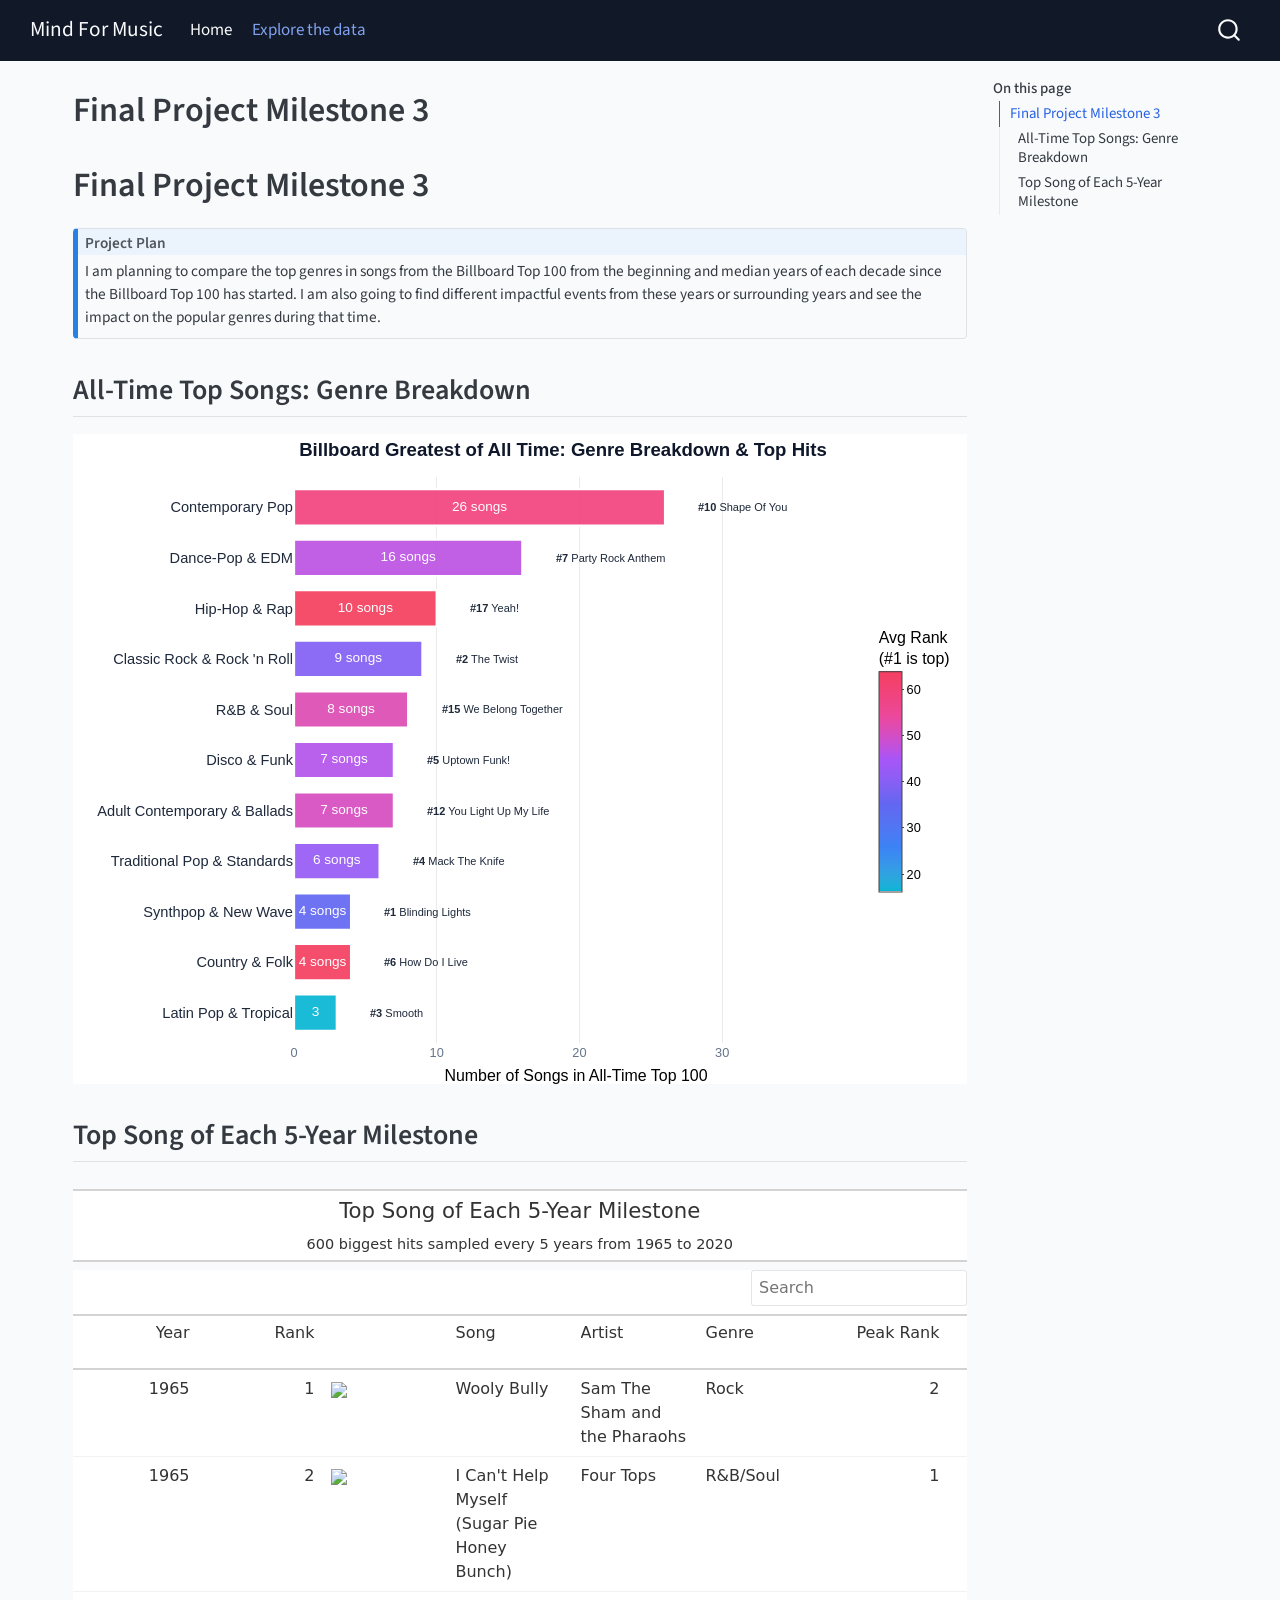
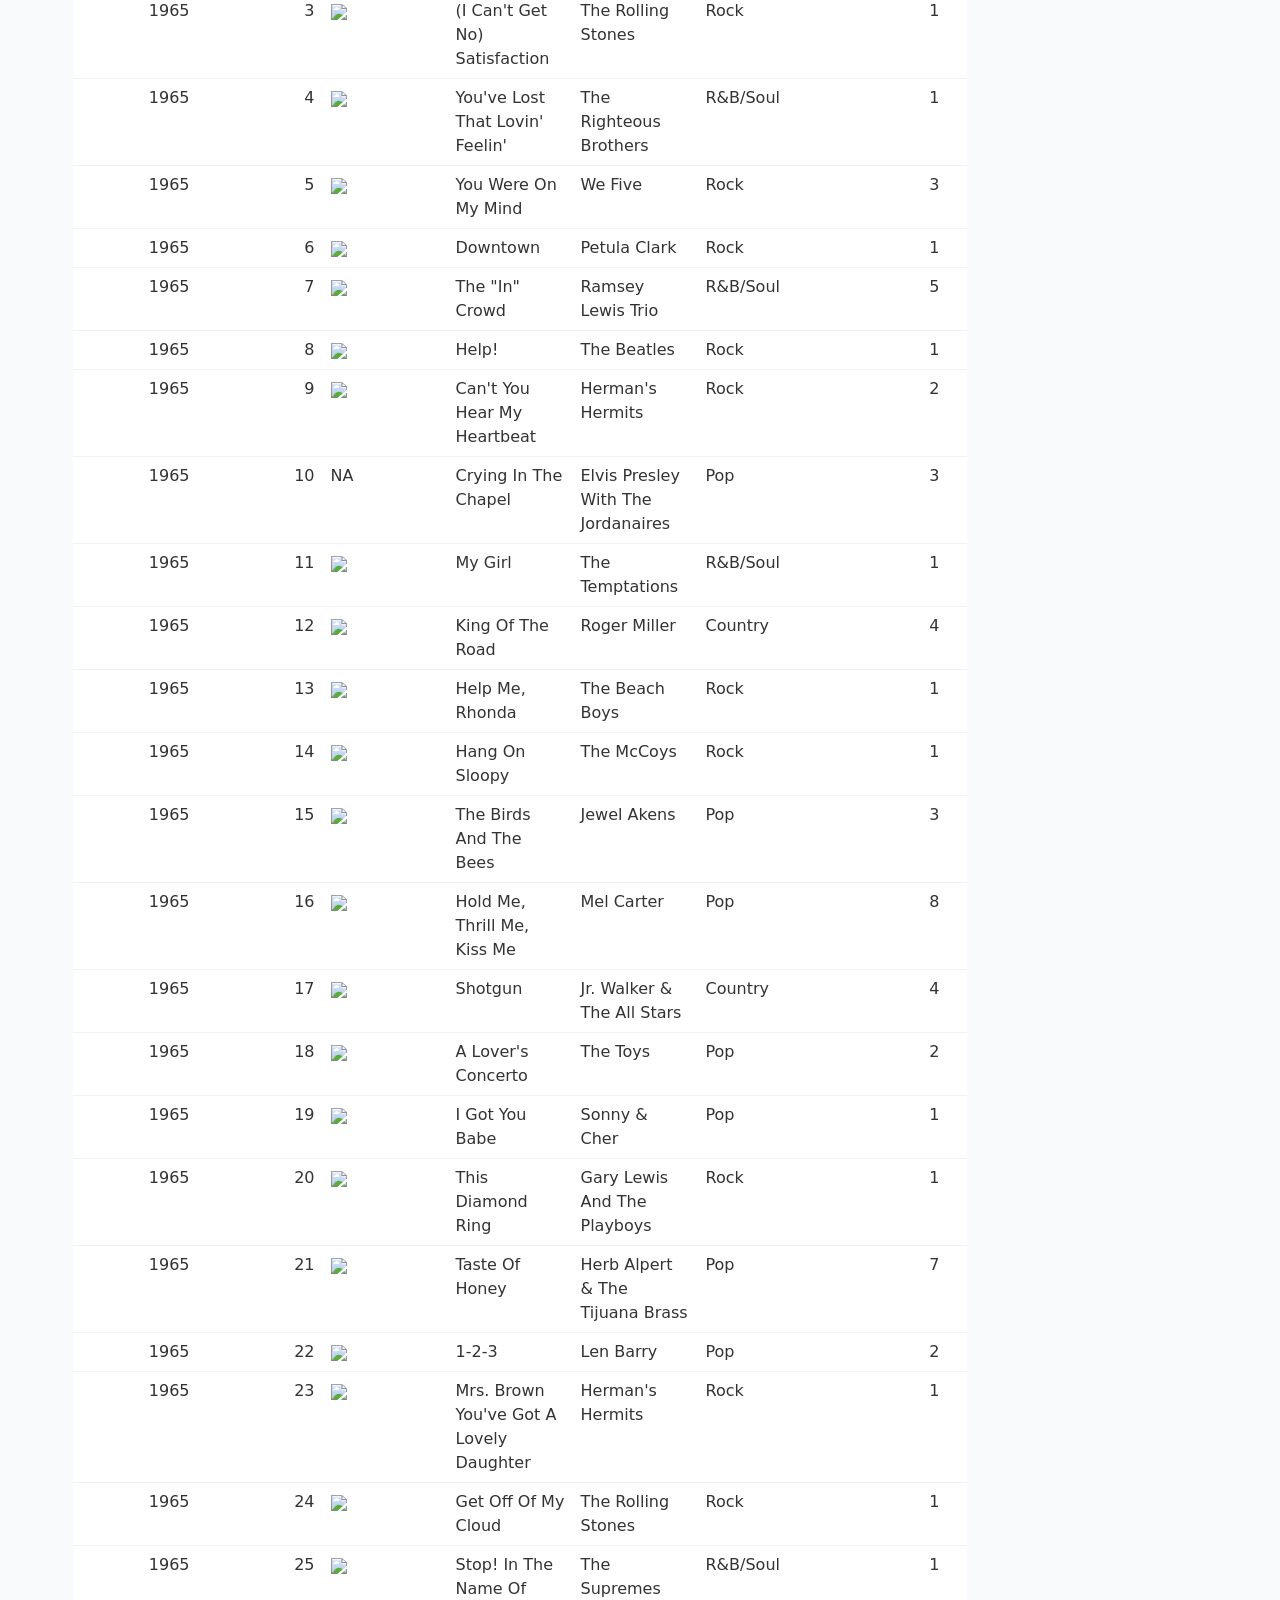
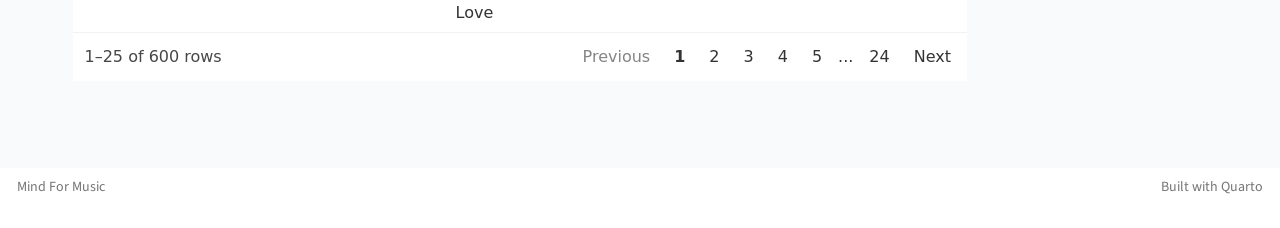
==== commit 5c669ee6: "Built site for gh-pages" ====
--- a/project.html
+++ b/project.html
@@ -74,11 +74,18 @@
   }
 }</script>
 <style>html{ scroll-behavior: smooth; }</style>
+<script src="site_libs/htmlwidgets-1.6.4/htmlwidgets.js"></script>
+<script src="site_libs/plotly-binding-4.12.1/plotly.js"></script>
+<script src="site_libs/typedarray-0.1/typedarray.min.js"></script>
+<script src="site_libs/jquery-3.5.1/jquery.min.js"></script>
+<link href="site_libs/crosstalk-1.2.2/css/crosstalk.min.css" rel="stylesheet">
+<script src="site_libs/crosstalk-1.2.2/js/crosstalk.min.js"></script>
+<link href="site_libs/plotly-htmlwidgets-css-2.25.2/plotly-htmlwidgets.css" rel="stylesheet">
+<script src="site_libs/plotly-main-2.25.2/plotly-latest.min.js"></script>
 <script src="site_libs/core-js-2.5.3/shim.min.js"></script>
 <script src="site_libs/react-18.2.0/react.min.js"></script>
 <script src="site_libs/react-18.2.0/react-dom.min.js"></script>
 <script src="site_libs/reactwidget-2.0.0/react-tools.js"></script>
-<script src="site_libs/htmlwidgets-1.6.4/htmlwidgets.js"></script>
 <link href="site_libs/reactable-0.4.5/reactable.css" rel="stylesheet">
 <script src="site_libs/reactable-binding-0.4.5/reactable.js"></script>
 
@@ -129,6 +136,7 @@
   <ul>
   <li><a href="#final-project-milestone-3" id="toc-final-project-milestone-3" class="nav-link active" data-scroll-target="#final-project-milestone-3">Final Project Milestone 3</a>
   <ul class="collapse">
+  <li><a href="#all-time-top-songs-genre-breakdown" id="toc-all-time-top-songs-genre-breakdown" class="nav-link" data-scroll-target="#all-time-top-songs-genre-breakdown">All-Time Top Songs: Genre Breakdown</a></li>
   <li><a href="#top-song-of-each-5-year-milestone" id="toc-top-song-of-each-5-year-milestone" class="nav-link" data-scroll-target="#top-song-of-each-5-year-milestone">Top Song of Each 5-Year Milestone</a></li>
   </ul></li>
   </ul>
@@ -171,27 +179,36 @@
 <p>I am planning to compare the top genres in songs from the Billboard Top 100 from the beginning and median years of each decade since the Billboard Top 100 has started. I am also going to find different impactful events from these years or surrounding years and see the impact on the popular genres during that time.</p>
 </div>
 </div>
+<section id="all-time-top-songs-genre-breakdown" class="level2">
+<h2 class="anchored" data-anchor-id="all-time-top-songs-genre-breakdown">All-Time Top Songs: Genre Breakdown</h2>
+<div class="cell">
+<div class="cell-output-display">
+<div id="htmlwidget-7945d9b997000bf383ae" style="width:100%;height:650px;" class="plotly html-widget"></div>
+<script type="application/json" data-for="htmlwidget-7945d9b997000bf383ae">{"x":{"data":[{"orientation":"v","width":3,"base":0.64000000000000001,"x":[1.5],"y":[0.71999999999999986],"text":"🎵 <b>Latin Pop & Tropical<\/b><br>━━━━━━━━━━━━━━━━━━<br>📊 Songs in All-Time Top 100: <b>3<\/b><br>📈 Average All-Time Rank: <b>#16.3<\/b><br>⭐ Highest Hit: <b>#3<\/b> Smooth (Santana Featuring Rob Thomas)<br>🔻 Lowest Hit: <b>#37<\/b> Despacito (Luis Fonsi & Daddy Yankee Featuring Justin Bieber)","type":"bar","textposition":"none","marker":{"autocolorscale":false,"color":"rgba(6,182,212,0.92)","line":{"width":2.2677165354330708,"color":"rgba(255,255,255,1)"}},"showlegend":false,"xaxis":"x","yaxis":"y","hoverinfo":"text","frame":null},{"orientation":"v","width":4,"base":2.6400000000000001,"x":[2],"y":[0.71999999999999975],"text":"🎵 <b>Synthpop & New Wave<\/b><br>━━━━━━━━━━━━━━━━━━<br>📊 Songs in All-Time Top 100: <b>4<\/b><br>📈 Average All-Time Rank: <b>#34.8<\/b><br>⭐ Highest Hit: <b>#1<\/b> Blinding Lights (The Weeknd)<br>🔻 Lowest Hit: <b>#64<\/b> Call Me (Blondie)","type":"bar","textposition":"none","marker":{"autocolorscale":false,"color":"rgba(97,104,241,0.92)","line":{"width":2.2677165354330708,"color":"rgba(255,255,255,1)"}},"showlegend":false,"xaxis":"x","yaxis":"y","hoverinfo":"text","frame":null},{"orientation":"v","width":9,"base":7.6399999999999997,"x":[4.5],"y":[0.71999999999999975],"text":"🎵 <b>Classic Rock & Rock 'n Roll<\/b><br>━━━━━━━━━━━━━━━━━━<br>📊 Songs in All-Time Top 100: <b>9<\/b><br>📈 Average All-Time Rank: <b>#39.3<\/b><br>⭐ Highest Hit: <b>#2<\/b> The Twist (Chubby Checker)<br>🔻 Lowest Hit: <b>#80<\/b> I Love Rock 'N Roll (Joan Jett & The Blackhearts)","type":"bar","textposition":"none","marker":{"autocolorscale":false,"color":"rgba(131,96,244,0.92)","line":{"width":2.2677165354330708,"color":"rgba(255,255,255,1)"}},"showlegend":false,"xaxis":"x","yaxis":"y","hoverinfo":"text","frame":null},{"orientation":"v","width":6,"base":3.6400000000000001,"x":[3],"y":[0.7200000000000002],"text":"🎵 <b>Traditional Pop & Standards<\/b><br>━━━━━━━━━━━━━━━━━━<br>📊 Songs in All-Time Top 100: <b>6<\/b><br>📈 Average All-Time Rank: <b>#42.2<\/b><br>⭐ Highest Hit: <b>#4<\/b> Mack The Knife (Bobby Darin)<br>🔻 Lowest Hit: <b>#90<\/b> Sugar, Sugar (The Archies)","type":"bar","textposition":"none","marker":{"autocolorscale":false,"color":"rgba(151,91,245,0.92)","line":{"width":2.2677165354330708,"color":"rgba(255,255,255,1)"}},"showlegend":false,"xaxis":"x","yaxis":"y","hoverinfo":"text","frame":null},{"orientation":"v","width":7,"base":5.6399999999999997,"x":[3.5],"y":[0.72000000000000064],"text":"🎵 <b>Disco & Funk<\/b><br>━━━━━━━━━━━━━━━━━━<br>📊 Songs in All-Time Top 100: <b>7<\/b><br>📈 Average All-Time Rank: <b>#46<\/b><br>⭐ Highest Hit: <b>#5<\/b> Uptown Funk! (Mark Ronson Featuring Bruno Mars)<br>🔻 Lowest Hit: <b>#96<\/b> Hot Stuff (Donna Summer)","type":"bar","textposition":"none","marker":{"autocolorscale":false,"color":"rgba(180,83,235,0.92)","line":{"width":2.2677165354330708,"color":"rgba(255,255,255,1)"}},"showlegend":false,"xaxis":"x","yaxis":"y","hoverinfo":"text","frame":null},{"orientation":"v","width":16,"base":9.6400000000000006,"x":[8],"y":[0.71999999999999886],"text":"🎵 <b>Dance-Pop & EDM<\/b><br>━━━━━━━━━━━━━━━━━━<br>📊 Songs in All-Time Top 100: <b>16<\/b><br>📈 Average All-Time Rank: <b>#46.8<\/b><br>⭐ Highest Hit: <b>#7<\/b> Party Rock Anthem (LMFAO Featuring Lauren Bennett & GoonRock)<br>🔻 Lowest Hit: <b>#84<\/b> Moves Like Jagger (Maroon 5 Featuring Christina Aguilera)","type":"bar","textposition":"none","marker":{"autocolorscale":false,"color":"rgba(188,82,227,0.92)","line":{"width":2.2677165354330708,"color":"rgba(255,255,255,1)"}},"showlegend":false,"xaxis":"x","yaxis":"y","hoverinfo":"text","frame":null},{"orientation":"v","width":7,"base":4.6399999999999997,"x":[3.5],"y":[0.72000000000000064],"text":"🎵 <b>Adult Contemporary & Ballads<\/b><br>━━━━━━━━━━━━━━━━━━<br>📊 Songs in All-Time Top 100: <b>7<\/b><br>📈 Average All-Time Rank: <b>#50.4<\/b><br>⭐ Highest Hit: <b>#12<\/b> You Light Up My Life (Debby Boone)<br>🔻 Lowest Hit: <b>#89<\/b> Upside Down (Diana Ross)","type":"bar","textposition":"none","marker":{"autocolorscale":false,"color":"rgba(214,77,191,0.92)","line":{"width":2.2677165354330708,"color":"rgba(255,255,255,1)"}},"showlegend":false,"xaxis":"x","yaxis":"y","hoverinfo":"text","frame":null},{"orientation":"v","width":8,"base":6.6399999999999997,"x":[4],"y":[0.72000000000000064],"text":"🎵 <b>R&B & Soul<\/b><br>━━━━━━━━━━━━━━━━━━<br>📊 Songs in All-Time Top 100: <b>8<\/b><br>📈 Average All-Time Rank: <b>#51.5<\/b><br>⭐ Highest Hit: <b>#15<\/b> We Belong Together (Mariah Carey)<br>🔻 Lowest Hit: <b>#93<\/b> I Heard It Through The Grapevine (Marvin Gaye)","type":"bar","textposition":"none","marker":{"autocolorscale":false,"color":"rgba(221,75,180,0.92)","line":{"width":2.2677165354330708,"color":"rgba(255,255,255,1)"}},"showlegend":false,"xaxis":"x","yaxis":"y","hoverinfo":"text","frame":null},{"orientation":"v","width":26,"base":10.640000000000001,"x":[13],"y":[0.71999999999999886],"text":"🎵 <b>Contemporary Pop<\/b><br>━━━━━━━━━━━━━━━━━━<br>📊 Songs in All-Time Top 100: <b>26<\/b><br>📈 Average All-Time Rank: <b>#58.8<\/b><br>⭐ Highest Hit: <b>#10<\/b> Shape Of You (Ed Sheeran)<br>🔻 Lowest Hit: <b>#100<\/b> You're So Vain (Carly Simon)","type":"bar","textposition":"none","marker":{"autocolorscale":false,"color":"rgba(241,68,125,0.92)","line":{"width":2.2677165354330708,"color":"rgba(255,255,255,1)"}},"showlegend":false,"xaxis":"x","yaxis":"y","hoverinfo":"text","frame":null},{"orientation":"v","width":4,"base":1.6400000000000001,"x":[2],"y":[0.71999999999999975],"text":"🎵 <b>Country & Folk<\/b><br>━━━━━━━━━━━━━━━━━━<br>📊 Songs in All-Time Top 100: <b>4<\/b><br>📈 Average All-Time Rank: <b>#63.5<\/b><br>⭐ Highest Hit: <b>#6<\/b> How Do I Live (LeAnn Rimes)<br>🔻 Lowest Hit: <b>#94<\/b> You're Still The One (Shania Twain)","type":"bar","textposition":"none","marker":{"autocolorscale":false,"color":"rgba(244,63,96,0.92)","line":{"width":2.2677165354330708,"color":"rgba(255,255,255,1)"}},"showlegend":false,"xaxis":"x","yaxis":"y","hoverinfo":"text","frame":null},{"orientation":"v","width":10,"base":8.6400000000000006,"x":[5],"y":[0.71999999999999886],"text":"🎵 <b>Hip-Hop & Rap<\/b><br>━━━━━━━━━━━━━━━━━━<br>📊 Songs in All-Time Top 100: <b>10<\/b><br>📈 Average All-Time Rank: <b>#63.8<\/b><br>⭐ Highest Hit: <b>#17<\/b> Yeah! (Usher Featuring Lil Jon & Ludacris)<br>🔻 Lowest Hit: <b>#98<\/b> Gangsta's Paradise (Coolio Featuring L.V.)","type":"bar","textposition":"none","marker":{"autocolorscale":false,"color":"rgba(244,63,94,0.92)","line":{"width":2.2677165354330708,"color":"rgba(255,255,255,1)"}},"showlegend":false,"xaxis":"x","yaxis":"y","hoverinfo":"text","frame":null},{"x":[1.5,2,2,3,3.5,3.5,4,4.5,5,8,13],"y":[1,2,3,4,5,6,7,8,9,10,11],"text":["3","4 songs","4 songs","6 songs","7 songs","7 songs","8 songs","9 songs","10 songs","16 songs","26 songs"],"hovertext":["🎵 <b>Latin Pop & Tropical<\/b><br>━━━━━━━━━━━━━━━━━━<br>📊 Songs in All-Time Top 100: <b>3<\/b><br>📈 Average All-Time Rank: <b>#16.3<\/b><br>⭐ Highest Hit: <b>#3<\/b> Smooth (Santana Featuring Rob Thomas)<br>🔻 Lowest Hit: <b>#37<\/b> Despacito (Luis Fonsi & Daddy Yankee Featuring Justin Bieber)","🎵 <b>Country & Folk<\/b><br>━━━━━━━━━━━━━━━━━━<br>📊 Songs in All-Time Top 100: <b>4<\/b><br>📈 Average All-Time Rank: <b>#63.5<\/b><br>⭐ Highest Hit: <b>#6<\/b> How Do I Live (LeAnn Rimes)<br>🔻 Lowest Hit: <b>#94<\/b> You're Still The One (Shania Twain)","🎵 <b>Synthpop & New Wave<\/b><br>━━━━━━━━━━━━━━━━━━<br>📊 Songs in All-Time Top 100: <b>4<\/b><br>📈 Average All-Time Rank: <b>#34.8<\/b><br>⭐ Highest Hit: <b>#1<\/b> Blinding Lights (The Weeknd)<br>🔻 Lowest Hit: <b>#64<\/b> Call Me (Blondie)","🎵 <b>Traditional Pop & Standards<\/b><br>━━━━━━━━━━━━━━━━━━<br>📊 Songs in All-Time Top 100: <b>6<\/b><br>📈 Average All-Time Rank: <b>#42.2<\/b><br>⭐ Highest Hit: <b>#4<\/b> Mack The Knife (Bobby Darin)<br>🔻 Lowest Hit: <b>#90<\/b> Sugar, Sugar (The Archies)","🎵 <b>Adult Contemporary & Ballads<\/b><br>━━━━━━━━━━━━━━━━━━<br>📊 Songs in All-Time Top 100: <b>7<\/b><br>📈 Average All-Time Rank: <b>#50.4<\/b><br>⭐ Highest Hit: <b>#12<\/b> You Light Up My Life (Debby Boone)<br>🔻 Lowest Hit: <b>#89<\/b> Upside Down (Diana Ross)","🎵 <b>Disco & Funk<\/b><br>━━━━━━━━━━━━━━━━━━<br>📊 Songs in All-Time Top 100: <b>7<\/b><br>📈 Average All-Time Rank: <b>#46<\/b><br>⭐ Highest Hit: <b>#5<\/b> Uptown Funk! (Mark Ronson Featuring Bruno Mars)<br>🔻 Lowest Hit: <b>#96<\/b> Hot Stuff (Donna Summer)","🎵 <b>R&B & Soul<\/b><br>━━━━━━━━━━━━━━━━━━<br>📊 Songs in All-Time Top 100: <b>8<\/b><br>📈 Average All-Time Rank: <b>#51.5<\/b><br>⭐ Highest Hit: <b>#15<\/b> We Belong Together (Mariah Carey)<br>🔻 Lowest Hit: <b>#93<\/b> I Heard It Through The Grapevine (Marvin Gaye)","🎵 <b>Classic Rock & Rock 'n Roll<\/b><br>━━━━━━━━━━━━━━━━━━<br>📊 Songs in All-Time Top 100: <b>9<\/b><br>📈 Average All-Time Rank: <b>#39.3<\/b><br>⭐ Highest Hit: <b>#2<\/b> The Twist (Chubby Checker)<br>🔻 Lowest Hit: <b>#80<\/b> I Love Rock 'N Roll (Joan Jett & The Blackhearts)","🎵 <b>Hip-Hop & Rap<\/b><br>━━━━━━━━━━━━━━━━━━<br>📊 Songs in All-Time Top 100: <b>10<\/b><br>📈 Average All-Time Rank: <b>#63.8<\/b><br>⭐ Highest Hit: <b>#17<\/b> Yeah! (Usher Featuring Lil Jon & Ludacris)<br>🔻 Lowest Hit: <b>#98<\/b> Gangsta's Paradise (Coolio Featuring L.V.)","🎵 <b>Dance-Pop & EDM<\/b><br>━━━━━━━━━━━━━━━━━━<br>📊 Songs in All-Time Top 100: <b>16<\/b><br>📈 Average All-Time Rank: <b>#46.8<\/b><br>⭐ Highest Hit: <b>#7<\/b> Party Rock Anthem (LMFAO Featuring Lauren Bennett & GoonRock)<br>🔻 Lowest Hit: <b>#84<\/b> Moves Like Jagger (Maroon 5 Featuring Christina Aguilera)","🎵 <b>Contemporary Pop<\/b><br>━━━━━━━━━━━━━━━━━━<br>📊 Songs in All-Time Top 100: <b>26<\/b><br>📈 Average All-Time Rank: <b>#58.8<\/b><br>⭐ Highest Hit: <b>#10<\/b> Shape Of You (Ed Sheeran)<br>🔻 Lowest Hit: <b>#100<\/b> You're So Vain (Carly Simon)"],"textfont":{"size":13.606299212598428,"color":"rgba(255,255,255,1)"},"type":"scatter","mode":"text","hoveron":"points","showlegend":false,"xaxis":"x","yaxis":"y","hoverinfo":"text","frame":null},{"x":[0],"y":[1],"name":"8b9c2028597f2bad70d2f44a93f83631","type":"scatter","mode":"markers","opacity":0,"hoverinfo":"skip","showlegend":false,"marker":{"color":[0,1],"colorscale":[[0,"#06B6D4"],[0.0033444816053511471,"#0BB5D5"],[0.0066889632107023696,"#0FB4D5"],[0.010033444816053517,"#12B3D6"],[0.013377926421404665,"#15B3D6"],[0.016722408026755887,"#17B2D7"],[0.020066889632107034,"#1AB1D8"],[0.023411371237458182,"#1CB0D8"],[0.026755852842809402,"#1EAFD9"],[0.03010033444816055,"#1FAED9"],[0.033444816053511697,"#21ADDA"],[0.036789297658862845,"#22ADDA"],[0.040133779264214069,"#24ACDB"],[0.043478260869565216,"#25ABDC"],[0.046822742474916364,"#26AADC"],[0.050167224080267581,"#28A9DD"],[0.053511705685618728,"#29A8DD"],[0.056856187290969876,"#2AA8DE"],[0.0602006688963211,"#2BA7DE"],[0.063545150501672254,"#2CA6DF"],[0.066889632107023395,"#2DA5E0"],[0.070234113712374549,"#2EA4E0"],[0.073578595317725759,"#2EA3E1"],[0.076923076923076913,"#2FA2E1"],[0.080267558528428054,"#30A2E2"],[0.083612040133779278,"#31A1E2"],[0.086956521739130432,"#31A0E3"],[0.090301003344481573,"#329FE4"],[0.093645484949832797,"#339EE4"],[0.096989966555183951,"#339DE5"],[0.10033444816053509,"#349CE5"],[0.10367892976588632,"#349BE6"],[0.10702341137123746,"#359BE6"],[0.11036789297658861,"#359AE7"],[0.11371237458193983,"#3699E8"],[0.11705685618729098,"#3698E8"],[0.12040133779264213,"#3797E9"],[0.12374581939799335,"#3796E9"],[0.12709030100334451,"#3795EA"],[0.13043478260869565,"#3894EA"],[0.13377926421404687,"#3894EB"],[0.13712374581939801,"#3893EC"],[0.14046822742474915,"#3992EC"],[0.14381270903010038,"#3991ED"],[0.14715719063545152,"#3990ED"],[0.15050167224080269,"#3A8FEE"],[0.15384615384615391,"#3A8EEE"],[0.15719063545150505,"#3A8DEF"],[0.16053511705685619,"#3A8DEF"],[0.16387959866220733,"#3A8CF0"],[0.1672240802675585,"#3A8BF1"],[0.1705685618729097,"#3B8AF1"],[0.17391304347826086,"#3B89F2"],[0.17725752508361201,"#3B88F2"],[0.18060200668896323,"#3B87F3"],[0.18394648829431437,"#3B86F3"],[0.18729096989966551,"#3B85F4"],[0.19063545150501673,"#3B85F4"],[0.1939799331103679,"#3B84F5"],[0.19732441471571904,"#3B83F6"],[0.20066889632107027,"#3B82F6"],[0.20401337792642141,"#3C81F6"],[0.20735785953177255,"#3D81F6"],[0.21070234113712377,"#3E81F6"],[0.21404682274247491,"#3F80F6"],[0.21739130434782608,"#4080F6"],[0.2207357859531773,"#417FF5"],[0.22408026755852845,"#427FF5"],[0.22742474916387959,"#437EF5"],[0.23076923076923081,"#447EF5"],[0.23411371237458195,"#447DF5"],[0.23745819397993309,"#457DF5"],[0.24080267558528431,"#467DF5"],[0.24414715719063548,"#477CF5"],[0.24749163879598662,"#487CF5"],[0.25083612040133785,"#487BF5"],[0.25418060200668902,"#497BF5"],[0.25752508361204013,"#4A7AF5"],[0.26086956521739135,"#4B7AF4"],[0.26421404682274241,"#4B79F4"],[0.26755852842809363,"#4C79F4"],[0.27090301003344486,"#4D78F4"],[0.27424749163879597,"#4E78F4"],[0.27759197324414719,"#4E78F4"],[0.28093645484949831,"#4F77F4"],[0.28428093645484948,"#5077F4"],[0.2876254180602007,"#5076F4"],[0.29096989966555181,"#5176F4"],[0.29431438127090298,"#5275F4"],[0.2976588628762542,"#5275F4"],[0.30100334448160537,"#5374F3"],[0.30434782608695649,"#5474F3"],[0.30769230769230771,"#5473F3"],[0.31103678929765888,"#5573F3"],[0.31438127090300999,"#5572F3"],[0.31772575250836121,"#5672F3"],[0.32107023411371238,"#5772F3"],[0.32441471571906355,"#5771F3"],[0.32775919732441477,"#5871F3"],[0.331103678929766,"#5870F3"],[0.33444816053511706,"#5970F3"],[0.33779264214046828,"#596FF3"],[0.3411371237458195,"#5A6FF2"],[0.34448160535117056,"#5B6EF2"],[0.34782608695652162,"#5B6EF2"],[0.35117056856187301,"#5C6DF2"],[0.35451505016722407,"#5C6DF2"],[0.35785953177257518,"#5D6CF2"],[0.36120401337792651,"#5D6CF2"],[0.36454849498327763,"#5E6BF2"],[0.36789297658862868,"#5E6BF2"],[0.37123745819398002,"#5F6AF2"],[0.37458193979933113,"#5F6AF2"],[0.37792642140468219,"#6069F2"],[0.38127090301003358,"#6069F1"],[0.38461538461538464,"#6168F1"],[0.38795986622073569,"#6168F1"],[0.39130434782608708,"#6267F1"],[0.39464882943143814,"#6267F1"],[0.3979933110367892,"#6366F1"],[0.40133779264214059,"#6466F1"],[0.40468227424749165,"#6566F1"],[0.40802675585284276,"#6666F1"],[0.41137123745819398,"#6865F1"],[0.41471571906354521,"#6965F1"],[0.41806020066889626,"#6B65F2"],[0.42140468227424749,"#6C65F2"],[0.42474916387959871,"#6D64F2"],[0.42809364548494977,"#6F64F2"],[0.43143812709030099,"#7064F2"],[0.43478260869565222,"#7164F2"],[0.43812709030100327,"#7364F2"],[0.4414715719063545,"#7463F2"],[0.44481605351170572,"#7563F2"],[0.44816053511705678,"#7663F2"],[0.451505016722408,"#7863F3"],[0.45484949832775923,"#7962F3"],[0.45819397993311034,"#7A62F3"],[0.46153846153846156,"#7B62F3"],[0.46488294314381279,"#7D62F3"],[0.46822742474916385,"#7E61F3"],[0.47157190635451507,"#7F61F3"],[0.47491638795986629,"#8061F3"],[0.47826086956521735,"#8161F3"],[0.48160535117056857,"#8360F3"],[0.4849498327759198,"#8460F4"],[0.48829431438127086,"#8560F4"],[0.49163879598662208,"#8660F4"],[0.4949832775919733,"#875FF4"],[0.49832775919732442,"#885FF4"],[0.50167224080267558,"#895FF4"],[0.50501672240802686,"#8A5EF4"],[0.50836120401337792,"#8C5EF4"],[0.51170568561872909,"#8D5EF4"],[0.51505016722408037,"#8E5EF4"],[0.51839464882943143,"#8F5DF5"],[0.52173913043478259,"#905DF5"],[0.52508361204013387,"#915DF5"],[0.52842809364548493,"#925CF5"],[0.53177257525083621,"#935CF5"],[0.53511705685618738,"#945CF5"],[0.53846153846153844,"#955BF5"],[0.54180602006688972,"#965BF5"],[0.54515050167224088,"#975BF5"],[0.54849498327759194,"#985AF5"],[0.55183946488294322,"#995AF6"],[0.55518394648829439,"#9B5AF6"],[0.55852842809364545,"#9C59F6"],[0.56187290969899661,"#9D59F6"],[0.56521739130434789,"#9E59F6"],[0.56856187290969895,"#9F58F6"],[0.57190635451505012,"#A058F6"],[0.5752508361204014,"#A158F6"],[0.57859531772575257,"#A257F6"],[0.58193979933110362,"#A357F6"],[0.58528428093645501,"#A457F7"],[0.58862876254180607,"#A556F7"],[0.59197324414715713,"#A656F7"],[0.59531772575250852,"#A756F7"],[0.59866220735785958,"#A855F7"],[0.60200668896321063,"#A955F6"],[0.60535117056856202,"#AB55F4"],[0.60869565217391308,"#AC54F3"],[0.61204013377926414,"#AE54F1"],[0.61538461538461553,"#B054F0"],[0.61872909698996659,"#B154EE"],[0.62207357859531764,"#B353EC"],[0.62541806020066892,"#B453EB"],[0.62876254180602009,"#B653E9"],[0.63210702341137115,"#B753E8"],[0.63545150501672243,"#B952E6"],[0.6387959866220736,"#BA52E4"],[0.64214046822742465,"#BC52E3"],[0.64548494983277593,"#BD52E1"],[0.6488294314381271,"#BE51E0"],[0.65217391304347816,"#C051DE"],[0.65551839464882944,"#C151DC"],[0.65886287625418061,"#C251DB"],[0.66220735785953178,"#C450D9"],[0.66555183946488294,"#C550D8"],[0.66889632107023422,"#C650D6"],[0.67224080267558528,"#C750D4"],[0.67558528428093667,"#C950D3"],[0.67892976588628773,"#CA4FD1"],[0.68227424749163879,"#CB4FD0"],[0.68561872909699018,"#CC4FCE"],[0.68896321070234123,"#CD4FCD"],[0.6923076923076924,"#CE4ECB"],[0.69565217391304346,"#CF4EC9"],[0.69899665551839485,"#D14EC8"],[0.70234113712374591,"#D24EC6"],[0.70568561872909696,"#D34EC5"],[0.70903010033444835,"#D44DC3"],[0.71237458193979941,"#D54DC2"],[0.71571906354515047,"#D64DC0"],[0.71906354515050186,"#D74DBE"],[0.72240802675585292,"#D84CBD"],[0.72575250836120397,"#D94CBB"],[0.72909698996655536,"#DA4CBA"],[0.73244147157190642,"#DB4CB8"],[0.73578595317725748,"#DC4CB7"],[0.73913043478260887,"#DD4BB5"],[0.74247491638795993,"#DE4BB4"],[0.74581939799331098,"#DE4BB2"],[0.74916387959866237,"#DF4BB0"],[0.75250836120401343,"#E04BAF"],[0.75585284280936449,"#E14AAD"],[0.75919732441471588,"#E24AAC"],[0.76254180602006694,"#E34AAA"],[0.76588628762541799,"#E44AA9"],[0.76923076923076938,"#E54AA7"],[0.77257525083612044,"#E549A6"],[0.77591973244147161,"#E649A4"],[0.77926421404682289,"#E749A3"],[0.78260869565217406,"#E849A1"],[0.78595317725752512,"#E9499F"],[0.78929765886287639,"#EA499E"],[0.79264214046822756,"#EA489C"],[0.79598662207357862,"#EB489B"],[0.79933110367893001,"#EC4899"],[0.80267558528428107,"#EC4898"],[0.80602006688963213,"#EC4897"],[0.80936454849498352,"#ED4896"],[0.81270903010033457,"#ED4795"],[0.81605351170568563,"#ED4794"],[0.81939799331103702,"#ED4793"],[0.82274247491638808,"#ED4792"],[0.82608695652173914,"#ED4791"],[0.82943143812709053,"#EE4790"],[0.83277591973244158,"#EE468F"],[0.83612040133779264,"#EE468E"],[0.83946488294314403,"#EE468D"],[0.84280936454849509,"#EE468C"],[0.84615384615384615,"#EF468B"],[0.84949832775919754,"#EF468A"],[0.85284280936454859,"#EF4589"],[0.85618729096989965,"#EF4588"],[0.85953177257525104,"#EF4587"],[0.8628762541806021,"#EF4586"],[0.86622073578595316,"#EF4585"],[0.86956521739130455,"#F04584"],[0.8729096989966556,"#F04583"],[0.87625418060200677,"#F04482"],[0.87959866220735805,"#F04481"],[0.88294314381270922,"#F04480"],[0.88628762541806028,"#F0447F"],[0.88963210702341167,"#F1447E"],[0.89297658862876272,"#F1447D"],[0.89632107023411378,"#F1437C"],[0.89966555183946517,"#F1437C"],[0.90301003344481623,"#F1437B"],[0.90635451505016729,"#F1437A"],[0.90969899665551834,"#F14379"],[0.91304347826086973,"#F14378"],[0.91638795986622079,"#F24377"],[0.91973244147157185,"#F24276"],[0.92307692307692324,"#F24275"],[0.9264214046822743,"#F24274"],[0.92976588628762535,"#F24273"],[0.93311036789297674,"#F24272"],[0.9364548494983278,"#F24271"],[0.93979933110367886,"#F24270"],[0.94314381270903025,"#F2416F"],[0.94648829431438131,"#F3416E"],[0.94983277591973236,"#F3416D"],[0.95317725752508375,"#F3416C"],[0.95652173913043481,"#F3416B"],[0.95986622073578598,"#F3416A"],[0.96321070234113726,"#F34169"],[0.96655518394648843,"#F34068"],[0.96989966555183948,"#F34067"],[0.97324414715719088,"#F34066"],[0.97658862876254193,"#F34065"],[0.97993311036789299,"#F44064"],[0.98327759197324438,"#F44063"],[0.98662207357859544,"#F44062"],[0.98996655518394649,"#F43F61"],[0.99331103678929789,"#F43F60"],[0.99665551839464894,"#F43F5F"],[1,"#F43F5E"]],"colorbar":{"bgcolor":null,"bordercolor":null,"borderwidth":0,"thickness":23.039999999999996,"title":"Avg Rank<br />(#1 is top)","titlefont":{"color":"rgba(0,0,0,1)","family":"","size":15.940224159402241},"tickmode":"array","ticktext":["20","30","40","50","60"],"tickvals":[0.079301754385964887,0.28912631578947362,0.49895087719298242,0.70877543859649128,0.91859999999999997],"tickfont":{"color":"rgba(0,0,0,1)","family":"","size":12.7521793275218},"ticklen":2,"len":0.5}},"xaxis":"x","yaxis":"y","frame":null}],"layout":{"margin":{"t":42.567040265670407,"r":7.9701120797011216,"b":40.647571606475722,"l":216.5213781652138},"paper_bgcolor":"rgba(255,255,255,1)","font":{"color":"rgba(0,0,0,1)","family":"","size":15.940224159402241},"title":{"text":"<b> Billboard Greatest of All Time: Genre Breakdown & Top Hits <\/b>","font":{"color":"rgba(15,23,42,1)","family":"","size":18.596928185969286},"x":0,"xref":"paper"},"xaxis":{"domain":[0,1],"automargin":true,"type":"linear","autorange":false,"range":[0,39.520000000000003],"tickmode":"array","ticktext":["0","10","20","30"],"tickvals":[0,10,20,29.999999999999996],"categoryorder":"array","categoryarray":["0","10","20","30"],"nticks":null,"ticks":"","tickcolor":null,"ticklen":3.9850560398505603,"tickwidth":0,"showticklabels":true,"tickfont":{"color":"rgba(100,116,139,1)","family":"","size":12.7521793275218},"tickangle":-0,"showline":false,"linecolor":null,"linewidth":0,"showgrid":true,"gridcolor":"rgba(235,235,235,1)","gridwidth":0.72455564360919278,"zeroline":false,"anchor":"y","title":{"text":"Number of Songs in All-Time Top 100","font":{"color":"rgba(0,0,0,1)","family":"","size":15.940224159402241}},"hoverformat":".2f"},"yaxis":{"domain":[0,1],"automargin":true,"type":"linear","autorange":false,"range":[0.40000000000000002,11.6],"tickmode":"array","ticktext":["Latin Pop & Tropical","Country & Folk","Synthpop & New Wave","Traditional Pop & Standards","Adult Contemporary & Ballads","Disco & Funk","R&B & Soul","Classic Rock & Rock 'n Roll","Hip-Hop & Rap","Dance-Pop & EDM","Contemporary Pop"],"tickvals":[1,2,3,4,5,6,7,8,9,10,11],"categoryorder":"array","categoryarray":["Latin Pop & Tropical","Country & Folk","Synthpop & New Wave","Traditional Pop & Standards","Adult Contemporary & Ballads","Disco & Funk","R&B & Soul","Classic Rock & Rock 'n Roll","Hip-Hop & Rap","Dance-Pop & EDM","Contemporary Pop"],"nticks":null,"ticks":"","tickcolor":null,"ticklen":3.9850560398505608,"tickwidth":0,"showticklabels":true,"tickfont":{"color":"rgba(30,41,59,1)","family":"","size":14.611872146118724},"tickangle":-0,"showline":false,"linecolor":null,"linewidth":0,"showgrid":false,"gridcolor":null,"gridwidth":0,"zeroline":false,"anchor":"x","title":{"text":"","font":{"color":"rgba(0,0,0,1)","family":"","size":15.940224159402241}},"hoverformat":".2f"},"shapes":[],"showlegend":false,"legend":{"bgcolor":null,"bordercolor":null,"borderwidth":0,"font":{"color":"rgba(0,0,0,1)","family":"","size":12.7521793275218},"title":{"text":"Avg Rank<br />(#1 is top)","font":{"color":"rgba(0,0,0,1)","family":"","size":15.940224159402241}}},"hovermode":"closest","height":650,"barmode":"relative","autosize":true,"images":[{"source":"https://charts-static.billboard.com/img/1969/09/santana-84r-180x180.jpg","xref":"x","yref":"y","x":3.6000000000000001,"y":1,"sizex":1.3,"sizey":0.71999999999999997,"xanchor":"left","yanchor":"middle","sizing":"contain"},{"source":"https://charts-static.billboard.com/img/1997/06/leann-rimes-2c5-howdoilive-mrq-180x180.jpg","xref":"x","yref":"y","x":4.5999999999999996,"y":2,"sizex":1.3,"sizey":0.71999999999999997,"xanchor":"left","yanchor":"middle","sizing":"contain"},{"source":"https://charts-static.billboard.com/img/2019/12/the-weeknd-jlk-blindinglights-gfd-180x180.jpg","xref":"x","yref":"y","x":4.5999999999999996,"y":3,"sizex":1.3,"sizey":0.71999999999999997,"xanchor":"left","yanchor":"middle","sizing":"contain"},{"source":"https://cdn-images.dzcdn.net/images/cover/2a8e68501565e242cd50b8b3926cb352/250x250-000000-80-0-0.jpg","xref":"x","yref":"y","x":6.5999999999999996,"y":4,"sizex":1.3,"sizey":0.71999999999999997,"xanchor":"left","yanchor":"middle","sizing":"contain"},{"source":"https://cdn-images.dzcdn.net/images/cover/3e8f59fbcd5a37410b53db775b520000/250x250-000000-80-0-0.jpg","xref":"x","yref":"y","x":7.5999999999999996,"y":5,"sizex":1.3,"sizey":0.71999999999999997,"xanchor":"left","yanchor":"middle","sizing":"contain"},{"source":"https://charts-static.billboard.com/img/2014/11/mark-ronson-000-uptownfunk-fdz-180x180.jpg","xref":"x","yref":"y","x":7.5999999999999996,"y":6,"sizex":1.3,"sizey":0.71999999999999997,"xanchor":"left","yanchor":"middle","sizing":"contain"},{"source":"https://charts-static.billboard.com/img/1990/06/mariah-carey-qmg-180x180.jpg","xref":"x","yref":"y","x":8.5999999999999996,"y":7,"sizex":1.3,"sizey":0.71999999999999997,"xanchor":"left","yanchor":"middle","sizing":"contain"},{"source":"https://charts-static.billboard.com/img/1960/08/chubby-checker-000-thetwist-0xg-180x180.jpg","xref":"x","yref":"y","x":9.5999999999999996,"y":8,"sizex":1.3,"sizey":0.71999999999999997,"xanchor":"left","yanchor":"middle","sizing":"contain"},{"source":"https://charts-static.billboard.com/img/2004/01/usher-4g6-yeah-gh0-180x180.jpg","xref":"x","yref":"y","x":10.6,"y":9,"sizex":1.3,"sizey":0.71999999999999997,"xanchor":"left","yanchor":"middle","sizing":"contain"},{"source":"https://cdn-images.dzcdn.net/images/cover/995ce6975d5e725e5bc065ef3a219dd3/250x250-000000-80-0-0.jpg","xref":"x","yref":"y","x":16.600000000000001,"y":10,"sizex":1.3,"sizey":0.71999999999999997,"xanchor":"left","yanchor":"middle","sizing":"contain"},{"source":"https://charts-static.billboard.com/img/2017/01/ed-sheeran-5jf-shapeofyou-rjz-180x180.jpg","xref":"x","yref":"y","x":26.600000000000001,"y":11,"sizex":1.3,"sizey":0.71999999999999997,"xanchor":"left","yanchor":"middle","sizing":"contain"}],"annotations":[{"xref":"x","yref":"y","x":5.2000000000000002,"y":1,"text":"<b>#3<\/b> Smooth","showarrow":false,"xanchor":"left","yanchor":"middle","font":{"size":11,"color":"#1e293b"}},{"xref":"x","yref":"y","x":6.2000000000000002,"y":2,"text":"<b>#6<\/b> How Do I Live","showarrow":false,"xanchor":"left","yanchor":"middle","font":{"size":11,"color":"#1e293b"}},{"xref":"x","yref":"y","x":6.2000000000000002,"y":3,"text":"<b>#1<\/b> Blinding Lights","showarrow":false,"xanchor":"left","yanchor":"middle","font":{"size":11,"color":"#1e293b"}},{"xref":"x","yref":"y","x":8.1999999999999993,"y":4,"text":"<b>#4<\/b> Mack The Knife","showarrow":false,"xanchor":"left","yanchor":"middle","font":{"size":11,"color":"#1e293b"}},{"xref":"x","yref":"y","x":9.1999999999999993,"y":5,"text":"<b>#12<\/b> You Light Up My Life","showarrow":false,"xanchor":"left","yanchor":"middle","font":{"size":11,"color":"#1e293b"}},{"xref":"x","yref":"y","x":9.1999999999999993,"y":6,"text":"<b>#5<\/b> Uptown Funk!","showarrow":false,"xanchor":"left","yanchor":"middle","font":{"size":11,"color":"#1e293b"}},{"xref":"x","yref":"y","x":10.199999999999999,"y":7,"text":"<b>#15<\/b> We Belong Together","showarrow":false,"xanchor":"left","yanchor":"middle","font":{"size":11,"color":"#1e293b"}},{"xref":"x","yref":"y","x":11.199999999999999,"y":8,"text":"<b>#2<\/b> The Twist","showarrow":false,"xanchor":"left","yanchor":"middle","font":{"size":11,"color":"#1e293b"}},{"xref":"x","yref":"y","x":12.199999999999999,"y":9,"text":"<b>#17<\/b> Yeah!","showarrow":false,"xanchor":"left","yanchor":"middle","font":{"size":11,"color":"#1e293b"}},{"xref":"x","yref":"y","x":18.199999999999999,"y":10,"text":"<b>#7<\/b> Party Rock Anthem","showarrow":false,"xanchor":"left","yanchor":"middle","font":{"size":11,"color":"#1e293b"}},{"xref":"x","yref":"y","x":28.199999999999999,"y":11,"text":"<b>#10<\/b> Shape Of You","showarrow":false,"xanchor":"left","yanchor":"middle","font":{"size":11,"color":"#1e293b"}}]},"config":{"doubleClick":"reset","modeBarButtonsToAdd":["hoverclosest","hovercompare"],"showSendToCloud":false,"responsive":true},"source":"A","attrs":{"3b79bbb8e6c":{"x":{},"y":{},"fill":{},"text":{},"type":"bar"},"3b79b7dba08":{"x":{},"y":{},"fill":{},"text":{},"label":{}}},"cur_data":"3b79bbb8e6c","visdat":{"3b79bbb8e6c":["function (y) ","x"],"3b79b7dba08":["function (y) ","x"]},"highlight":{"on":"plotly_click","persistent":false,"dynamic":false,"selectize":false,"opacityDim":0.20000000000000001,"selected":{"opacity":1},"debounce":0},"shinyEvents":["plotly_hover","plotly_click","plotly_selected","plotly_relayout","plotly_brushed","plotly_brushing","plotly_clickannotation","plotly_doubleclick","plotly_deselect","plotly_afterplot","plotly_sunburstclick"],"base_url":"https://plot.ly"},"evals":[],"jsHooks":[]}</script>
+</div>
+</div>
+</section>
 <section id="top-song-of-each-5-year-milestone" class="level2">
 <h2 class="anchored" data-anchor-id="top-song-of-each-5-year-milestone">Top Song of Each 5-Year Milestone</h2>
 <div class="cell">
 <div class="cell-output-display">
-<div id="gchzvteffd" class=".gt_table" style="padding-left:0px;padding-right:0px;padding-top:10px;padding-bottom:10px;overflow-x:auto;overflow-y:auto;width:auto;height:auto;">
-<style>#gchzvteffd table {
+<div id="ofavyyydni" class=".gt_table" style="padding-left:0px;padding-right:0px;padding-top:10px;padding-bottom:10px;overflow-x:auto;overflow-y:auto;width:auto;height:auto;">
+<style>#ofavyyydni table {
   font-family: system-ui, 'Segoe UI', Roboto, Helvetica, Arial, sans-serif, 'Apple Color Emoji', 'Segoe UI Emoji', 'Segoe UI Symbol', 'Noto Color Emoji';
   -webkit-font-smoothing: antialiased;
   -moz-osx-font-smoothing: grayscale;
 }
 
-#gchzvteffd thead, #gchzvteffd tbody, #gchzvteffd tfoot, #gchzvteffd tr, #gchzvteffd td, #gchzvteffd th {
+#ofavyyydni thead, #ofavyyydni tbody, #ofavyyydni tfoot, #ofavyyydni tr, #ofavyyydni td, #ofavyyydni th {
   border-style: none;
 }
 
-#gchzvteffd p {
+#ofavyyydni p {
   margin: 0;
   padding: 0;
 }
 
-#gchzvteffd .gt_table {
+#ofavyyydni .gt_table {
   display: table;
   border-collapse: collapse;
   line-height: normal;
@@ -217,12 +234,12 @@
   border-left-color: #D3D3D3;
 }
 
-#gchzvteffd .gt_caption {
+#ofavyyydni .gt_caption {
   padding-top: 4px;
   padding-bottom: 4px;
 }
 
-#gchzvteffd .gt_title {
+#ofavyyydni .gt_title {
   color: #333333;
   font-size: 125%;
   font-weight: initial;
@@ -234,7 +251,7 @@
   border-bottom-width: 0;
 }
 
-#gchzvteffd .gt_subtitle {
+#ofavyyydni .gt_subtitle {
   color: #333333;
   font-size: 85%;
   font-weight: initial;
@@ -246,7 +263,7 @@
   border-top-width: 0;
 }
 
-#gchzvteffd .gt_heading {
+#ofavyyydni .gt_heading {
   background-color: #FFFFFF;
   text-align: center;
   border-bottom-color: #FFFFFF;
@@ -258,13 +275,13 @@
   border-right-color: #D3D3D3;
 }
 
-#gchzvteffd .gt_bottom_border {
+#ofavyyydni .gt_bottom_border {
   border-bottom-style: solid;
   border-bottom-width: 2px;
   border-bottom-color: #D3D3D3;
 }
 
-#gchzvteffd .gt_col_headings {
+#ofavyyydni .gt_col_headings {
   border-top-style: solid;
   border-top-width: 2px;
   border-top-color: #D3D3D3;
@@ -279,7 +296,7 @@
   border-right-color: #D3D3D3;
 }
 
-#gchzvteffd .gt_col_heading {
+#ofavyyydni .gt_col_heading {
   color: #333333;
   background-color: #FFFFFF;
   font-size: 100%;
@@ -299,7 +316,7 @@
   overflow-x: hidden;
 }
 
-#gchzvteffd .gt_column_spanner_outer {
+#ofavyyydni .gt_column_spanner_outer {
   color: #333333;
   background-color: #FFFFFF;
   font-size: 100%;
@@ -311,15 +328,15 @@
   padding-right: 4px;
 }
 
-#gchzvteffd .gt_column_spanner_outer:first-child {
+#ofavyyydni .gt_column_spanner_outer:first-child {
   padding-left: 0;
 }
 
-#gchzvteffd .gt_column_spanner_outer:last-child {
+#ofavyyydni .gt_column_spanner_outer:last-child {
   padding-right: 0;
 }
 
-#gchzvteffd .gt_column_spanner {
+#ofavyyydni .gt_column_spanner {
   border-bottom-style: solid;
   border-bottom-width: 2px;
   border-bottom-color: #D3D3D3;
@@ -331,11 +348,11 @@
   width: 100%;
 }
 
-#gchzvteffd .gt_spanner_row {
+#ofavyyydni .gt_spanner_row {
   border-bottom-style: hidden;
 }
 
-#gchzvteffd .gt_group_heading {
+#ofavyyydni .gt_group_heading {
   padding-top: 8px;
   padding-bottom: 8px;
   padding-left: 5px;
@@ -361,7 +378,7 @@
   text-align: left;
 }
 
-#gchzvteffd .gt_empty_group_heading {
+#ofavyyydni .gt_empty_group_heading {
   padding: 0.5px;
   color: #333333;
   background-color: #FFFFFF;
@@ -376,15 +393,15 @@
   vertical-align: middle;
 }
 
-#gchzvteffd .gt_from_md > :first-child {
+#ofavyyydni .gt_from_md > :first-child {
   margin-top: 0;
 }
 
-#gchzvteffd .gt_from_md > :last-child {
+#ofavyyydni .gt_from_md > :last-child {
   margin-bottom: 0;
 }
 
-#gchzvteffd .gt_row {
+#ofavyyydni .gt_row {
   padding-top: 8px;
   padding-bottom: 8px;
   padding-left: 5px;
@@ -403,7 +420,7 @@
   overflow-x: hidden;
 }
 
-#gchzvteffd .gt_stub {
+#ofavyyydni .gt_stub {
   color: #333333;
   background-color: #FFFFFF;
   font-size: 100%;
@@ -416,7 +433,7 @@
   padding-right: 5px;
 }
 
-#gchzvteffd .gt_stub_row_group {
+#ofavyyydni .gt_stub_row_group {
   color: #333333;
   background-color: #FFFFFF;
   font-size: 100%;
@@ -430,15 +447,15 @@
   vertical-align: top;
 }
 
-#gchzvteffd .gt_row_group_first td {
+#ofavyyydni .gt_row_group_first td {
   border-top-width: 2px;
 }
 
-#gchzvteffd .gt_row_group_first th {
+#ofavyyydni .gt_row_group_first th {
   border-top-width: 2px;
 }
 
-#gchzvteffd .gt_summary_row {
+#ofavyyydni .gt_summary_row {
   color: #333333;
   background-color: #FFFFFF;
   text-transform: inherit;
@@ -448,16 +465,16 @@
   padding-right: 5px;
 }
 
-#gchzvteffd .gt_first_summary_row {
+#ofavyyydni .gt_first_summary_row {
   border-top-style: solid;
   border-top-color: #D3D3D3;
 }
 
-#gchzvteffd .gt_first_summary_row.thick {
+#ofavyyydni .gt_first_summary_row.thick {
   border-top-width: 2px;
 }
 
-#gchzvteffd .gt_last_summary_row {
+#ofavyyydni .gt_last_summary_row {
   padding-top: 8px;
   padding-bottom: 8px;
   padding-left: 5px;
@@ -467,7 +484,7 @@
   border-bottom-color: #D3D3D3;
 }
 
-#gchzvteffd .gt_grand_summary_row {
+#ofavyyydni .gt_grand_summary_row {
   color: #333333;
   background-color: #FFFFFF;
   text-transform: inherit;
@@ -477,7 +494,7 @@
   padding-right: 5px;
 }
 
-#gchzvteffd .gt_first_grand_summary_row {
+#ofavyyydni .gt_first_grand_summary_row {
   padding-top: 8px;
   padding-bottom: 8px;
   padding-left: 5px;
@@ -487,7 +504,7 @@
   border-top-color: #D3D3D3;
 }
 
-#gchzvteffd .gt_last_grand_summary_row_top {
+#ofavyyydni .gt_last_grand_summary_row_top {
   padding-top: 8px;
   padding-bottom: 8px;
   padding-left: 5px;
@@ -497,11 +514,11 @@
   border-bottom-color: #D3D3D3;
 }
 
-#gchzvteffd .gt_striped {
+#ofavyyydni .gt_striped {
   background-color: rgba(128, 128, 128, 0.05);
 }
 
-#gchzvteffd .gt_table_body {
+#ofavyyydni .gt_table_body {
   border-top-style: solid;
   border-top-width: 2px;
   border-top-color: #D3D3D3;
@@ -510,7 +527,7 @@
   border-bottom-color: #D3D3D3;
 }
 
-#gchzvteffd .gt_footnotes {
+#ofavyyydni .gt_footnotes {
   color: #333333;
   background-color: #FFFFFF;
   border-bottom-style: none;
@@ -524,7 +541,7 @@
   border-right-color: #D3D3D3;
 }
 
-#gchzvteffd .gt_footnote {
+#ofavyyydni .gt_footnote {
   margin: 0px;
   font-size: 90%;
   padding-top: 4px;
@@ -533,7 +550,7 @@
   padding-right: 5px;
 }
 
-#gchzvteffd .gt_sourcenotes {
+#ofavyyydni .gt_sourcenotes {
   color: #333333;
   background-color: #FFFFFF;
   border-bottom-style: none;
@@ -547,7 +564,7 @@
   border-right-color: #D3D3D3;
 }
 
-#gchzvteffd .gt_sourcenote {
+#ofavyyydni .gt_sourcenote {
   font-size: 90%;
   padding-top: 4px;
   padding-bottom: 4px;
@@ -555,72 +572,72 @@
   padding-right: 5px;
 }
 
-#gchzvteffd .gt_left {
+#ofavyyydni .gt_left {
   text-align: left;
 }
 
-#gchzvteffd .gt_center {
+#ofavyyydni .gt_center {
   text-align: center;
 }
 
-#gchzvteffd .gt_right {
+#ofavyyydni .gt_right {
   text-align: right;
   font-variant-numeric: tabular-nums;
 }
 
-#gchzvteffd .gt_font_normal {
+#ofavyyydni .gt_font_normal {
   font-weight: normal;
 }
 
-#gchzvteffd .gt_font_bold {
+#ofavyyydni .gt_font_bold {
   font-weight: bold;
 }
 
-#gchzvteffd .gt_font_italic {
+#ofavyyydni .gt_font_italic {
   font-style: italic;
 }
 
-#gchzvteffd .gt_super {
+#ofavyyydni .gt_super {
   font-size: 65%;
 }
 
-#gchzvteffd .gt_footnote_marks {
+#ofavyyydni .gt_footnote_marks {
   font-size: 75%;
   vertical-align: 0.4em;
   position: initial;
 }
 
-#gchzvteffd .gt_asterisk {
+#ofavyyydni .gt_asterisk {
   font-size: 100%;
   vertical-align: 0;
 }
 
-#gchzvteffd .gt_indent_1 {
+#ofavyyydni .gt_indent_1 {
   text-indent: 5px;
 }
 
-#gchzvteffd .gt_indent_2 {
+#ofavyyydni .gt_indent_2 {
   text-indent: 10px;
 }
 
-#gchzvteffd .gt_indent_3 {
+#ofavyyydni .gt_indent_3 {
   text-indent: 15px;
 }
 
-#gchzvteffd .gt_indent_4 {
+#ofavyyydni .gt_indent_4 {
   text-indent: 20px;
 }
 
-#gchzvteffd .gt_indent_5 {
+#ofavyyydni .gt_indent_5 {
   text-indent: 25px;
 }
 
-#gchzvteffd .katex-display {
+#ofavyyydni .katex-display {
   display: inline-flex !important;
   margin-bottom: 0.75em !important;
 }
 
-#gchzvteffd div.Reactable > div.rt-table > div.rt-thead > div.rt-tr.rt-tr-group-header > div.rt-th-group:after {
+#ofavyyydni div.Reactable > div.rt-table > div.rt-thead > div.rt-tr.rt-tr-group-header > div.rt-th-group:after {
   height: 0px !important;
 }
 </style>
@@ -628,8 +645,8 @@
 <div class="gt_heading gt_title gt_font_normal" style="text-size:bigger;">Top Song of Each 5-Year Milestone</div>
 <div class="gt_heading gt_subtitle gt_bottom_border">600 biggest hits sampled every 5 years from 1965 to 2020</div>
 </div>
-<div id="gchzvteffd" class="reactable html-widget" style="width:100%;height:auto;"></div>
-<script type="application/json" data-for="gchzvteffd">{"x":{"tag":{"name":"Reactable","attribs":{"data":{"Year":[1965,1965,1965,1965,1965,1965,1965,1965,1965,1965,1965,1965,1965,1965,1965,1965,1965,1965,1965,1965,1965,1965,1965,1965,1965,1965,1965,1965,1965,1965,1965,1965,1965,1965,1965,1965,1965,1965,1965,1965,1965,1965,1965,1965,1965,1965,1965,1965,1965,1965,1970,1970,1970,1970,1970,1970,1970,1970,1970,1970,1970,1970,1970,1970,1970,1970,1970,1970,1970,1970,1970,1970,1970,1970,1970,1970,1970,1970,1970,1970,1970,1970,1970,1970,1970,1970,1970,1970,1970,1970,1970,1970,1970,1970,1970,1970,1970,1970,1970,1970,1975,1975,1975,1975,1975,1975,1975,1975,1975,1975,1975,1975,1975,1975,1975,1975,1975,1975,1975,1975,1975,1975,1975,1975,1975,1975,1975,1975,1975,1975,1975,1975,1975,1975,1975,1975,1975,1975,1975,1975,1975,1975,1975,1975,1975,1975,1975,1975,1975,1975,1980,1980,1980,1980,1980,1980,1980,1980,1980,1980,1980,1980,1980,1980,1980,1980,1980,1980,1980,1980,1980,1980,1980,1980,1980,1980,1980,1980,1980,1980,1980,1980,1980,1980,1980,1980,1980,1980,1980,1980,1980,1980,1980,1980,1980,1980,1980,1980,1980,1980,1985,1985,1985,1985,1985,1985,1985,1985,1985,1985,1985,1985,1985,1985,1985,1985,1985,1985,1985,1985,1985,1985,1985,1985,1985,1985,1985,1985,1985,1985,1985,1985,1985,1985,1985,1985,1985,1985,1985,1985,1985,1985,1985,1985,1985,1985,1985,1985,1985,1985,1990,1990,1990,1990,1990,1990,1990,1990,1990,1990,1990,1990,1990,1990,1990,1990,1990,1990,1990,1990,1990,1990,1990,1990,1990,1990,1990,1990,1990,1990,1990,1990,1990,1990,1990,1990,1990,1990,1990,1990,1990,1990,1990,1990,1990,1990,1990,1990,1990,1990,1995,1995,1995,1995,1995,1995,1995,1995,1995,1995,1995,1995,1995,1995,1995,1995,1995,1995,1995,1995,1995,1995,1995,1995,1995,1995,1995,1995,1995,1995,1995,1995,1995,1995,1995,1995,1995,1995,1995,1995,1995,1995,1995,1995,1995,1995,1995,1995,1995,1995,2000,2000,2000,2000,2000,2000,2000,2000,2000,2000,2000,2000,2000,2000,2000,2000,2000,2000,2000,2000,2000,2000,2000,2000,2000,2000,2000,2000,2000,2000,2000,2000,2000,2000,2000,2000,2000,2000,2000,2000,2000,2000,2000,2000,2000,2000,2000,2000,2000,2000,2005,2005,2005,2005,2005,2005,2005,2005,2005,2005,2005,2005,2005,2005,2005,2005,2005,2005,2005,2005,2005,2005,2005,2005,2005,2005,2005,2005,2005,2005,2005,2005,2005,2005,2005,2005,2005,2005,2005,2005,2005,2005,2005,2005,2005,2005,2005,2005,2005,2005,2010,2010,2010,2010,2010,2010,2010,2010,2010,2010,2010,2010,2010,2010,2010,2010,2010,2010,2010,2010,2010,2010,2010,2010,2010,2010,2010,2010,2010,2010,2010,2010,2010,2010,2010,2010,2010,2010,2010,2010,2010,2010,2010,2010,2010,2010,2010,2010,2010,2010,2015,2015,2015,2015,2015,2015,2015,2015,2015,2015,2015,2015,2015,2015,2015,2015,2015,2015,2015,2015,2015,2015,2015,2015,2015,2015,2015,2015,2015,2015,2015,2015,2015,2015,2015,2015,2015,2015,2015,2015,2015,2015,2015,2015,2015,2015,2015,2015,2015,2015,2020,2020,2020,2020,2020,2020,2020,2020,2020,2020,2020,2020,2020,2020,2020,2020,2020,2020,2020,2020,2020,2020,2020,2020,2020,2020,2020,2020,2020,2020,2020,2020,2020,2020,2020,2020,2020,2020,2020,2020,2020,2020,2020,2020,2020,2020,2020,2020,2020,2020],"Year_Rank":[1,2,3,4,5,6,7,8,9,10,11,12,13,14,15,16,17,18,19,20,21,22,23,24,25,26,27,28,29,30,31,32,33,34,35,36,37,38,39,40,41,42,43,44,45,46,47,48,49,50,1,2,3,4,5,6,7,8,9,10,11,12,13,14,15,16,17,18,19,20,21,22,23,24,25,26,27,28,29,30,31,32,33,34,35,36,37,38,39,40,41,42,43,44,45,46,47,48,49,50,1,2,3,4,5,6,7,8,9,10,11,12,13,14,15,16,17,18,19,20,21,22,23,24,25,26,27,28,29,30,31,32,33,34,35,36,37,38,39,40,41,42,43,44,45,46,47,48,49,50,1,2,3,4,5,6,7,8,9,10,11,12,13,14,15,16,17,18,19,20,21,22,23,24,25,26,27,28,29,30,31,32,33,34,35,36,37,38,39,40,41,42,43,44,45,46,47,48,49,50,1,2,3,4,5,6,7,8,9,10,11,12,13,14,15,16,17,18,19,20,21,22,23,24,25,26,27,28,29,30,31,32,33,34,35,36,37,38,39,40,41,42,43,44,45,46,47,48,49,50,1,2,3,4,5,6,7,8,9,10,11,12,13,14,15,16,17,18,19,20,21,22,23,24,25,26,27,28,29,30,31,32,33,34,35,36,37,38,39,40,41,42,43,44,45,46,47,48,49,50,1,2,3,4,5,6,7,8,9,10,11,12,13,14,15,16,17,18,19,20,21,22,23,24,25,26,27,28,29,30,31,32,33,34,35,36,37,38,39,40,41,42,43,44,45,46,47,48,49,50,1,2,3,4,5,6,7,8,9,10,11,12,13,14,15,16,17,18,19,20,21,22,23,24,25,26,27,28,29,30,31,32,33,34,35,36,37,38,39,40,41,42,43,44,45,46,47,48,49,50,1,2,3,4,5,6,7,8,9,10,11,12,13,14,15,16,17,18,19,20,21,22,23,24,25,26,27,28,29,30,31,32,33,34,35,36,37,38,39,40,41,42,43,44,45,46,47,48,49,50,1,2,3,4,5,6,7,8,9,10,11,12,13,14,15,16,17,18,19,20,21,22,23,24,25,26,27,28,29,30,31,32,33,34,35,36,37,38,39,40,41,42,43,44,45,46,47,48,49,50,1,2,3,4,5,6,7,8,9,10,11,12,13,14,15,16,17,18,19,20,21,22,23,24,25,26,27,28,29,30,31,32,33,34,35,36,37,38,39,40,41,42,43,44,45,46,47,48,49,50,1,2,3,4,5,6,7,8,9,10,11,12,13,14,15,16,17,18,19,20,21,22,23,24,25,26,27,28,29,30,31,32,33,34,35,36,37,38,39,40,41,42,43,44,45,46,47,48,49,50],"Cover":["https://cdn-images.dzcdn.net/images/cover/ce1dc06ebccf807522475944d5c106df/250x250-000000-80-0-0.jpg","https://cdn-images.dzcdn.net/images/cover/6312e6d507997a66a72d8b691b0362c8/250x250-000000-80-0-0.jpg","https://cdn-images.dzcdn.net/images/cover/0d3be6936cd5a5e81db72f04ed75e4fb/250x250-000000-80-0-0.jpg","https://cdn-images.dzcdn.net/images/cover/eb2330c0797eeacc7c5101e62c055610/250x250-000000-80-0-0.jpg","https://cdn-images.dzcdn.net/images/cover/c06cf171c2f3a74e2682833168231db9/250x250-000000-80-0-0.jpg","https://cdn-images.dzcdn.net/images/cover/e8364f8203fec89bed1afea69976151a/250x250-000000-80-0-0.jpg","https://cdn-images.dzcdn.net/images/cover/da060de1861f3eb0a63acef362c27adf/250x250-000000-80-0-0.jpg","https://cdn-images.dzcdn.net/images/cover/c65b3bd84e81056e060be144381c06c8/250x250-000000-80-0-0.jpg","https://cdn-images.dzcdn.net/images/cover/3d4725041a1911f76aefdb7c29d24538/250x250-000000-80-0-0.jpg",null,"https://cdn-images.dzcdn.net/images/cover/cf1e8f2557ef4c71da1e3203e841891b/250x250-000000-80-0-0.jpg","https://cdn-images.dzcdn.net/images/cover/6d3bccb99357ebf6663b6dfe71a5f6b8/250x250-000000-80-0-0.jpg","https://cdn-images.dzcdn.net/images/cover/ab113555b056cb808b050dff43a9590a/250x250-000000-80-0-0.jpg","https://cdn-images.dzcdn.net/images/cover/70aa665daf9b8c794ff083f027d97e58/250x250-000000-80-0-0.jpg","https://cdn-images.dzcdn.net/images/cover/631529d1ea1c75458bae490e3ebb025f/250x250-000000-80-0-0.jpg","https://cdn-images.dzcdn.net/images/cover/c86e3646f2ba153410fbdd00c1a6ad2d/250x250-000000-80-0-0.jpg","https://cdn-images.dzcdn.net/images/cover/8dfb58e181cd48f737ab9e5104dfb15b/250x250-000000-80-0-0.jpg","https://cdn-images.dzcdn.net/images/cover/eec50253eca7a117db66d6a2e7184b5b/250x250-000000-80-0-0.jpg","https://cdn-images.dzcdn.net/images/cover/eacdc13e03cfc6acd7086d0529a60de3/250x250-000000-80-0-0.jpg","https://cdn-images.dzcdn.net/images/cover/a08942c3c4b6598118d24b07ad9ea30a/250x250-000000-80-0-0.jpg","https://cdn-images.dzcdn.net/images/cover/75d378356e4a161557d6d21124b9e892/250x250-000000-80-0-0.jpg","https://cdn-images.dzcdn.net/images/cover/0f89e21d97fe64ba416e4e79de6b5f46/250x250-000000-80-0-0.jpg","https://cdn-images.dzcdn.net/images/cover/db8c424a0e3b26b811fb09c12ab91c59/250x250-000000-80-0-0.jpg","https://cdn-images.dzcdn.net/images/cover/f5d5d9ce817b36ffe11525a9a5afb54d/250x250-000000-80-0-0.jpg","https://cdn-images.dzcdn.net/images/cover/142fc7672d9163dc81e37fd0292d4c3d/250x250-000000-80-0-0.jpg","https://cdn-images.dzcdn.net/images/cover/eb2330c0797eeacc7c5101e62c055610/250x250-000000-80-0-0.jpg","https://cdn-images.dzcdn.net/images/cover/e2a86014390144356debf0797232b8b9/250x250-000000-80-0-0.jpg","https://cdn-images.dzcdn.net/images/cover/efe2acf793559395a474a735da0c2bae/250x250-000000-80-0-0.jpg","https://cdn-images.dzcdn.net/images/cover/3c480c48461df7a49cb3dbc78498967c/250x250-000000-80-0-0.jpg","https://cdn-images.dzcdn.net/images/cover/c131cd69feea4f8f890f6d3beb109c36/250x250-000000-80-0-0.jpg","https://cdn-images.dzcdn.net/images/cover/cb6711e67656c6d00cc8e1915a433357/250x250-000000-80-0-0.jpg","https://cdn-images.dzcdn.net/images/cover/b4830fc7685543f3e2b4044d38183c61/250x250-000000-80-0-0.jpg","https://cdn-images.dzcdn.net/images/cover/f48fdf4c835d05267ab6721f3795ac36/250x250-000000-80-0-0.jpg","https://cdn-images.dzcdn.net/images/cover/83345e346f69c8d422f3213bcc163f57/250x250-000000-80-0-0.jpg","https://cdn-images.dzcdn.net/images/cover/b8cccbf5921b04e97e0420f45dbe02b6/250x250-000000-80-0-0.jpg","https://cdn-images.dzcdn.net/images/cover/c65b3bd84e81056e060be144381c06c8/250x250-000000-80-0-0.jpg","https://cdn-images.dzcdn.net/images/cover/9a7dcc522995724996df71d474e75e32/250x250-000000-80-0-0.jpg","https://cdn-images.dzcdn.net/images/cover/0062154b0ae48ff5ff9524918fadcd9b/250x250-000000-80-0-0.jpg","https://cdn-images.dzcdn.net/images/cover/1d397842df24363298988913fd4a6671/250x250-000000-80-0-0.jpg","https://cdn-images.dzcdn.net/images/cover/c65b3bd84e81056e060be144381c06c8/250x250-000000-80-0-0.jpg",null,"https://cdn-images.dzcdn.net/images/cover/240c9e55e8d308232ea43498ea2785b5/250x250-000000-80-0-0.jpg","https://cdn-images.dzcdn.net/images/cover/0c6ef9f542a94800f12ad2825353eebf/250x250-000000-80-0-0.jpg","https://cdn-images.dzcdn.net/images/cover/0a8f2845772c15c0f3abf1e062731778/250x250-000000-80-0-0.jpg","https://cdn-images.dzcdn.net/images/cover/e430a163f808d1cd3e68205cef5f7e79/250x250-000000-80-0-0.jpg",null,"https://cdn-images.dzcdn.net/images/cover/b3f98a078ee527bae28d4c56dc7f187a/250x250-000000-80-0-0.jpg","https://cdn-images.dzcdn.net/images/cover/225529d96085658cecf4dbeebb458745/250x250-000000-80-0-0.jpg","https://cdn-images.dzcdn.net/images/cover/8a6d83f43237bf4b01cd4a7b097f06fc/250x250-000000-80-0-0.jpg","https://cdn-images.dzcdn.net/images/cover/06028ab4d147048b6e1f04619305974d/250x250-000000-80-0-0.jpg","https://cdn-images.dzcdn.net/images/cover/02df652c3955217f48e70816d2cc0f71/250x250-000000-80-0-0.jpg","https://cdn-images.dzcdn.net/images/cover/a2818193d6ca04e40269de587daa343c/250x250-000000-80-0-0.jpg","https://cdn-images.dzcdn.net/images/cover/b9a111b687d82473b88c9c3dacfe13d1/250x250-000000-80-0-0.jpg","https://cdn-images.dzcdn.net/images/cover/d0449e599a403d354472848117187639/250x250-000000-80-0-0.jpg","https://cdn-images.dzcdn.net/images/cover/6097a6304e58084181a2419595d88945/250x250-000000-80-0-0.jpg","https://cdn-images.dzcdn.net/images/cover/b9a111b687d82473b88c9c3dacfe13d1/250x250-000000-80-0-0.jpg","https://cdn-images.dzcdn.net/images/cover/7bc8bddfe9cbf88072573de71792b00d/250x250-000000-80-0-0.jpg","https://cdn-images.dzcdn.net/images/cover/ba80f988960535355fab669f3ffed5b3/250x250-000000-80-0-0.jpg","https://cdn-images.dzcdn.net/images/cover/05849e7461a584ea845918a8c90313ea/250x250-000000-80-0-0.jpg","https://cdn-images.dzcdn.net/images/cover/fe217d57fe70cda86d6fd3f191fc27f0/250x250-000000-80-0-0.jpg","https://cdn-images.dzcdn.net/images/cover/15eb21d118f867203ecfb6728c40f8bc/250x250-000000-80-0-0.jpg",null,null,null,null,null,null,null,null,null,null,null,null,null,null,null,null,null,null,null,null,null,null,null,null,null,null,null,null,null,null,null,null,null,null,null,null,null,null,null,"https://cdn-images.dzcdn.net/images/cover/a8ff1beb21e4956d586c3c8c6aabd704/250x250-000000-80-0-0.jpg","https://cdn-images.dzcdn.net/images/cover/cbcf4957f6781df5282b2e05e56bca00/250x250-000000-80-0-0.jpg",null,"https://cdn-images.dzcdn.net/images/cover/c380d31a8184565167c2898018cd5ef3/250x250-000000-80-0-0.jpg","https://cdn-images.dzcdn.net/images/cover/e1ccd77e944804a4ecb27602aa6034cc/250x250-000000-80-0-0.jpg",null,null,null,null,null,null,null,null,null,null,null,null,null,null,null,null,null,null,null,null,null,null,null,null,null,null,null,null,null,null,null,null,null,null,null,null,null,null,null,null,null,null,null,null,null,"https://cdn-images.dzcdn.net/images/cover/07347dddc5fcf55249cd8b610b6652a9/250x250-000000-80-0-0.jpg","https://cdn-images.dzcdn.net/images/cover/b7694952d41739a995da2e56eec6ee46/250x250-000000-80-0-0.jpg","https://cdn-images.dzcdn.net/images/cover/03c981e9376a6089dece30805a854034/250x250-000000-80-0-0.jpg","https://cdn-images.dzcdn.net/images/cover/5c3603d96304e5edb2c359779840bff5/250x250-000000-80-0-0.jpg","https://cdn-images.dzcdn.net/images/cover/156c197582a4d4b40e17d72b79d3df62/250x250-000000-80-0-0.jpg",null,null,null,null,null,null,null,null,null,null,null,null,null,null,null,null,null,null,null,null,null,null,null,null,null,null,null,null,null,null,null,null,null,null,null,null,null,null,null,null,null,null,null,null,null,"https://cdn-images.dzcdn.net/images/cover/e0ce8977ab98d73bcea00fc838ece034/250x250-000000-80-0-0.jpg","https://cdn-images.dzcdn.net/images/cover/7e11a8b7130ff398551ac56a5a36404d/250x250-000000-80-0-0.jpg","https://cdn-images.dzcdn.net/images/cover/90af146bc3d239deb0aa66c20230d854/250x250-000000-80-0-0.jpg","https://cdn-images.dzcdn.net/images/cover/d4fe983632602790f0a779422a810d3e/250x250-000000-80-0-0.jpg","https://cdn-images.dzcdn.net/images/cover/4cdd3bfaf5d145e8ae32d88c4731c83e/250x250-000000-80-0-0.jpg",null,null,null,null,null,null,null,null,null,null,null,null,null,null,null,null,null,null,null,null,null,null,null,null,null,null,null,null,null,null,null,null,null,null,null,null,null,null,null,null,null,null,null,null,null,"https://cdn-images.dzcdn.net/images/cover/eb2330c0797eeacc7c5101e62c055610/250x250-000000-80-0-0.jpg","https://cdn-images.dzcdn.net/images/cover/7416486e591fa1c95a7f70780b8abbc5/250x250-000000-80-0-0.jpg","https://cdn-images.dzcdn.net/images/cover/1ec253e4915193b4b11185cea4afd4ca/250x250-000000-80-0-0.jpg","https://cdn-images.dzcdn.net/images/cover/c041209689f03c942e6ae760886d99e7/250x250-000000-80-0-0.jpg","https://cdn-images.dzcdn.net/images/cover/4574dd00d3bbad3e44beb0f9fee46772/250x250-000000-80-0-0.jpg",null,null,null,null,null,null,null,null,"https://cdn-images.dzcdn.net/images/cover/ac17ca28910c9244e00c3df29175a23a/250x250-000000-80-0-0.jpg","https://cdn-images.dzcdn.net/images/cover/9ad0fcd99117625622f3d5392d49b163/250x250-000000-80-0-0.jpg","https://cdn-images.dzcdn.net/images/cover/a8c5b5f99cd9c9dd3e6e3914d0242f92/250x250-000000-80-0-0.jpg","https://cdn-images.dzcdn.net/images/cover/37cf3d80df67a9277d61c8a03302c9c3/250x250-000000-80-0-0.jpg","https://cdn-images.dzcdn.net/images/cover/d0652bff30fb272fe23c0dd33df18e8e/250x250-000000-80-0-0.jpg","https://cdn-images.dzcdn.net/images/cover/35934a99503482f2206937bb56b4dcc8/250x250-000000-80-0-0.jpg","https://cdn-images.dzcdn.net/images/cover/5bdae1e3d63f00b4fe148e3590380c8d/250x250-000000-80-0-0.jpg","https://cdn-images.dzcdn.net/images/cover/5149d991b8840ea95be2dec610e48a86/250x250-000000-80-0-0.jpg","https://cdn-images.dzcdn.net/images/cover/1ec253e4915193b4b11185cea4afd4ca/250x250-000000-80-0-0.jpg","https://cdn-images.dzcdn.net/images/cover/f4a2d8eb0ed56a5c8512cbbde378cdf9/250x250-000000-80-0-0.jpg","https://cdn-images.dzcdn.net/images/cover/7d664382084c11f30b9cf63e0709a70d/250x250-000000-80-0-0.jpg","https://cdn-images.dzcdn.net/images/cover/ada61efd375946fcf27d83c5d2f4b8fb/250x250-000000-80-0-0.jpg","https://cdn-images.dzcdn.net/images/cover/9e45eca89fbb8d759a7e4a5d66349a93/250x250-000000-80-0-0.jpg","https://cdn-images.dzcdn.net/images/cover/5c2e7087f9212050cb6224dbcd05cf77/250x250-000000-80-0-0.jpg","https://cdn-images.dzcdn.net/images/cover/f1407f83a210bb6f39e00f0a408ce0da/250x250-000000-80-0-0.jpg","https://cdn-images.dzcdn.net/images/cover/09ac91dc14f4f27dcd7ecf44ebd49126/250x250-000000-80-0-0.jpg","https://cdn-images.dzcdn.net/images/cover/e73716d037ee24f1331a8c0332526590/250x250-000000-80-0-0.jpg",null,null,"https://cdn-images.dzcdn.net/images/cover/177bec5553a37b3ecf7d548ca8f6d370/250x250-000000-80-0-0.jpg","https://cdn-images.dzcdn.net/images/cover/154051fb79a273bdce8614ff8563451a/250x250-000000-80-0-0.jpg","https://cdn-images.dzcdn.net/images/cover/617ff6bdd18ca17a42c745fe7e70123c/250x250-000000-80-0-0.jpg","https://cdn-images.dzcdn.net/images/cover/48ebebdfce609b5330d2d046afe1b319/250x250-000000-80-0-0.jpg","https://cdn-images.dzcdn.net/images/cover/a6a9d396e6cc5af9cf8fe6d671df5d6b/250x250-000000-80-0-0.jpg","https://cdn-images.dzcdn.net/images/cover/8cb4554f8a6f2b0fe77e71b857fddccb/250x250-000000-80-0-0.jpg","https://cdn-images.dzcdn.net/images/cover/e82a7d2199020e24a576f1762665d223/250x250-000000-80-0-0.jpg","https://cdn-images.dzcdn.net/images/cover/c12c28d85fedc4cfa31df526ca78f279/250x250-000000-80-0-0.jpg","https://cdn-images.dzcdn.net/images/cover/18bc1a407224067b1a400be8e86aec89/250x250-000000-80-0-0.jpg","https://cdn-images.dzcdn.net/images/cover/88fcaad892e7686ec8b9a901e5a29c41/250x250-000000-80-0-0.jpg","https://cdn-images.dzcdn.net/images/cover/5213b1ef0649cd23cf9fddffc6360953/250x250-000000-80-0-0.jpg","https://cdn-images.dzcdn.net/images/cover/59d14483d167ceb8465cb1ef1ccad0d0/250x250-000000-80-0-0.jpg","https://cdn-images.dzcdn.net/images/cover/3244f56550ab268f34f5b8394ceb4511/250x250-000000-80-0-0.jpg","https://cdn-images.dzcdn.net/images/cover/49fc8e95b072b484a6c9b3d4500d7709/250x250-000000-80-0-0.jpg","https://cdn-images.dzcdn.net/images/cover/1591848767f93fe2f290718b4efa3828/250x250-000000-80-0-0.jpg","https://cdn-images.dzcdn.net/images/cover/c9b858a1d912131efdf73f74ac1fa91f/250x250-000000-80-0-0.jpg",null,"https://cdn-images.dzcdn.net/images/cover/91beeb3909afe72adbe38e04e8645801/250x250-000000-80-0-0.jpg","https://cdn-images.dzcdn.net/images/cover/35bc563f913ff99e98b2fbba8ac9ddfd/250x250-000000-80-0-0.jpg","https://cdn-images.dzcdn.net/images/cover/03c4fae9a1b0fe1e801a1069ed7882eb/250x250-000000-80-0-0.jpg","https://cdn-images.dzcdn.net/images/cover/3134fd3fba883b4e6c8df8dc1487dbef/250x250-000000-80-0-0.jpg","https://cdn-images.dzcdn.net/images/cover/dc47223d1306d49f5a895913069ed2fd/250x250-000000-80-0-0.jpg","https://cdn-images.dzcdn.net/images/cover/40ba77fcf92d5bfac130401bd4a5dcba/250x250-000000-80-0-0.jpg","https://cdn-images.dzcdn.net/images/cover/9097a9dc2000c147ddf95ca890885910/250x250-000000-80-0-0.jpg","https://cdn-images.dzcdn.net/images/cover/42dba4c83a7432571d932f3cbf2e69f5/250x250-000000-80-0-0.jpg","https://cdn-images.dzcdn.net/images/cover/9097a9dc2000c147ddf95ca890885910/250x250-000000-80-0-0.jpg","https://cdn-images.dzcdn.net/images/cover/9af013e20b12614822502d5ade4467bd/250x250-000000-80-0-0.jpg","https://cdn-images.dzcdn.net/images/cover/7a76ba13bb8005cdf2d9e9a8d849d4d1/250x250-000000-80-0-0.jpg","https://cdn-images.dzcdn.net/images/cover/458e44f0d8359889999aa353aada5e13/250x250-000000-80-0-0.jpg","https://cdn-images.dzcdn.net/images/cover/5b0ff3a0b5738c0c163758e2829f9f54/250x250-000000-80-0-0.jpg","https://cdn-images.dzcdn.net/images/cover/88df9f4cf7cad05f3d1f4cf1bcbeadbe/250x250-000000-80-0-0.jpg","https://cdn-images.dzcdn.net/images/cover/26786519b80b039defcc14cc603edb26/250x250-000000-80-0-0.jpg","https://cdn-images.dzcdn.net/images/cover/b0105e85115b96620b34183856239185/250x250-000000-80-0-0.jpg","https://cdn-images.dzcdn.net/images/cover/71828a0418fca038185f4bc6d20b3f2c/250x250-000000-80-0-0.jpg","https://cdn-images.dzcdn.net/images/cover/fffa77f41453c5adc19598d4b0e7d4b6/250x250-000000-80-0-0.jpg","https://cdn-images.dzcdn.net/images/cover/798a04eb129a85e09ce654b336a44e9e/250x250-000000-80-0-0.jpg","https://cdn-images.dzcdn.net/images/cover/8cdc05b609232d463417238a6dc09e89/250x250-000000-80-0-0.jpg",null,null,null,null,null,null,null,null,null,null,null,null,null,null,null,null,null,null,null,null,null,null,null,null,null,null,null,null,null,null,null,"https://cdn-images.dzcdn.net/images/cover/580a1286a0994b5052cb75c1d455b504/250x250-000000-80-0-0.jpg","https://cdn-images.dzcdn.net/images/cover/d316a5dceea79d5e0c7475976661a8ae/250x250-000000-80-0-0.jpg","https://cdn-images.dzcdn.net/images/cover/04e36aff87717fdfb1c2ae1f437dc0ab/250x250-000000-80-0-0.jpg","https://cdn-images.dzcdn.net/images/cover/0313f4b80366d3c782d8f148fa0df490/250x250-000000-80-0-0.jpg","https://cdn-images.dzcdn.net/images/cover/7c5e2402a3bcb04b871d503087ef56da/250x250-000000-80-0-0.jpg",null,null,null,null,null,null,null,null,null,null,null,null,null,null,null,null,null,null,null,null,null,null,null,null,null,null,null,null,null,null,null,null,null,null,null,null,null,null,null,null,null,null,null,null,null,"https://cdn-images.dzcdn.net/images/cover/28e22f7237d847cf00f8aae9a4efd723/250x250-000000-80-0-0.jpg","https://cdn-images.dzcdn.net/images/cover/a95f453b547f62585d4677367f90ba33/250x250-000000-80-0-0.jpg","https://cdn-images.dzcdn.net/images/cover/f16c470e52bde6b7eda15136734df2d7/250x250-000000-80-0-0.jpg","https://cdn-images.dzcdn.net/images/cover/03c500903d0504fd7939c4168b6cce89/250x250-000000-80-0-0.jpg","https://cdn-images.dzcdn.net/images/cover/0690d69d27f0d718fcc95f23af702286/250x250-000000-80-0-0.jpg",null,null,null,null,null,null,null,null,null,null,null,null,null,null,null,null,null,null,null,null,null,null,null,null,null,null,null,null,null,null,null,null,null,null,null,null,null,null,null,null,null,null,null,null,null,"https://cdn-images.dzcdn.net/images/cover/90989ab8998af9d5957b43bae748788d/250x250-000000-80-0-0.jpg","https://cdn-images.dzcdn.net/images/cover/2c42aab5800091cf2b84cb647ce16605/250x250-000000-80-0-0.jpg","https://cdn-images.dzcdn.net/images/cover/971655a7af0c9d88bc989ba20cd83293/250x250-000000-80-0-0.jpg","https://cdn-images.dzcdn.net/images/cover/cda9db778a4205fbe85993d4c9bf2767/250x250-000000-80-0-0.jpg","https://cdn-images.dzcdn.net/images/cover/f1aa5306342e4098b0cc8328bff78b75/250x250-000000-80-0-0.jpg",null,null,null,null,null,null,null,null,null,null,null,null,null,null,null,null,null,null,null,null,null,null,null,null,null,null,null,null,null,null,null,null,null,null,null,null,null,null,null,null,null,null,null,null,null,"https://cdn-images.dzcdn.net/images/cover/3734366a73152d0367a83a4b09fd163f/250x250-000000-80-0-0.jpg","https://cdn-images.dzcdn.net/images/cover/abfda6fd095630d1c07adde0c664c2ef/250x250-000000-80-0-0.jpg",null,null,null,null,null,null,null,null,null,null,null,null,null,null,null,null,null,null,null,null,null,null,null,null,null,null,null,null,null,null,null,null,null,null,null,null,"https://cdn-images.dzcdn.net/images/cover/4d781957d9522822aaac8d55d7d534ed/250x250-000000-80-0-0.jpg",null,null,null,"https://cdn-images.dzcdn.net/images/cover/56bdb7a86a27fadb96332c0c8f1b8e81/250x250-000000-80-0-0.jpg",null,null,null,null,null,null,null,"https://is1-ssl.mzstatic.com/image/thumb/Music115/v4/61/e7/3f/61e73f94-018d-5f50-50ec-8521952bc72e/20UM1IM11629.rgb.jpg/250x250bb.jpg",null,"https://cdn-images.dzcdn.net/images/cover/faec5dab0c8c4303171674315b4802b9/250x250-000000-80-0-0.jpg","https://cdn-images.dzcdn.net/images/cover/346c524c15ecccbc4a8a78e8972a352c/250x250-000000-80-0-0.jpg","https://cdn-images.dzcdn.net/images/cover/f8364f090ba04f1b19b381ec0390f3e4/250x250-000000-80-0-0.jpg","https://cdn-images.dzcdn.net/images/cover/b9fdc5538348d6dccc443b700d458b18/250x250-000000-80-0-0.jpg","https://cdn-images.dzcdn.net/images/cover/b37cb4509f1e4bb8a4a4dfa5e55c4a8c/250x250-000000-80-0-0.jpg","https://cdn-images.dzcdn.net/images/cover/945d96da8abf5a9457974d83298ee384/250x250-000000-80-0-0.jpg","https://cdn-images.dzcdn.net/images/cover/4cecb47ae25837b9dd022004b5cacbdc/250x250-000000-80-0-0.jpg","https://cdn-images.dzcdn.net/images/cover/b24f0333fac3b158fd1ee767c58b6eb0/250x250-000000-80-0-0.jpg","https://cdn-images.dzcdn.net/images/cover/327a13284c291832cf01622a414847c9/250x250-000000-80-0-0.jpg","https://cdn-images.dzcdn.net/images/cover/b745e729cdc6b6cdd5ed087b5e938db6/250x250-000000-80-0-0.jpg","https://cdn-images.dzcdn.net/images/cover/1e0d4359a328f8b0ea3563e8623a09aa/250x250-000000-80-0-0.jpg","https://cdn-images.dzcdn.net/images/cover/8d54ffac647e9e40cd91686c8a906de6/250x250-000000-80-0-0.jpg","https://cdn-images.dzcdn.net/images/cover/346c524c15ecccbc4a8a78e8972a352c/250x250-000000-80-0-0.jpg","https://cdn-images.dzcdn.net/images/cover/73de7f8b65c91c5cc28d5011e1480280/250x250-000000-80-0-0.jpg","https://cdn-images.dzcdn.net/images/cover/40808b63e39ee502362656f263ecad2a/250x250-000000-80-0-0.jpg","https://cdn-images.dzcdn.net/images/cover/a0f53e2a38f98a61301b56eed079b1b9/250x250-000000-80-0-0.jpg","https://cdn-images.dzcdn.net/images/cover/e7957c650782f233d56a769869c86224/250x250-000000-80-0-0.jpg","https://cdn-images.dzcdn.net/images/cover/cc0e84969e5451f87f8c320ed7eb3248/250x250-000000-80-0-0.jpg","https://cdn-images.dzcdn.net/images/cover/62d6f17a706ac04fdd3dccddfdb65653/250x250-000000-80-0-0.jpg",null,"https://cdn-images.dzcdn.net/images/cover/0da7f3792b522921eb9aa5a44f0a4ce7/250x250-000000-80-0-0.jpg","https://cdn-images.dzcdn.net/images/cover/7870978e898194b06db90ac30f1a7d4d/250x250-000000-80-0-0.jpg","https://cdn-images.dzcdn.net/images/cover/e25e149e1fd2f560a571c77555ced4bb/250x250-000000-80-0-0.jpg","https://cdn-images.dzcdn.net/images/cover/8293e8bd8eb0cc4224bd8da67d0a8f36/250x250-000000-80-0-0.jpg","https://cdn-images.dzcdn.net/images/cover/5636a569737f8dad9a928f3d907c493a/250x250-000000-80-0-0.jpg","https://cdn-images.dzcdn.net/images/cover/4cecb47ae25837b9dd022004b5cacbdc/250x250-000000-80-0-0.jpg","https://cdn-images.dzcdn.net/images/cover/9a49265adb09ef5c1ae4920f8420e5ae/250x250-000000-80-0-0.jpg","https://cdn-images.dzcdn.net/images/cover/5cdfa4a16540fcc34ec7335e3ad59922/250x250-000000-80-0-0.jpg","https://cdn-images.dzcdn.net/images/cover/85380bbb010f1b675c29ac06c6e343ea/250x250-000000-80-0-0.jpg","https://cdn-images.dzcdn.net/images/cover/2bc3ee63eaf3e5515a100a4a13a64d1d/250x250-000000-80-0-0.jpg","https://cdn-images.dzcdn.net/images/cover/9797dfc8af8f1c08653f348b27202d93/250x250-000000-80-0-0.jpg","https://cdn-images.dzcdn.net/images/cover/1306297f553065dfd70701837045b41f/250x250-000000-80-0-0.jpg","https://cdn-images.dzcdn.net/images/cover/8fb181f3a78169fe954d8a55f51acc13/250x250-000000-80-0-0.jpg","https://cdn-images.dzcdn.net/images/cover/884908fd2fd1ea7fb6f98a5b345ad7d8/250x250-000000-80-0-0.jpg","https://cdn-images.dzcdn.net/images/cover/a4cd18eed9833c7d10fc7a830573bf23/250x250-000000-80-0-0.jpg","https://cdn-images.dzcdn.net/images/cover/0d9fa6b56e3e0da66b4c823cd534f504/250x250-000000-80-0-0.jpg","https://cdn-images.dzcdn.net/images/cover/9895010bec5b3c50551dfc762eddf5f1/250x250-000000-80-0-0.jpg","https://cdn-images.dzcdn.net/images/cover/b5d7b0054e47ae579716bc251c4b08ae/250x250-000000-80-0-0.jpg","https://cdn-images.dzcdn.net/images/cover/d2216c368d2223ebf839fa09cd90c150/250x250-000000-80-0-0.jpg","https://cdn-images.dzcdn.net/images/cover/b4467b226da10d4a5c98061a12a3f9a5/250x250-000000-80-0-0.jpg","https://cdn-images.dzcdn.net/images/cover/81572deeede9e5f691e4b1889b828197/250x250-000000-80-0-0.jpg",null,"https://cdn-images.dzcdn.net/images/cover/7d0e47782cd55788cfcbf54670f58231/250x250-000000-80-0-0.jpg","https://cdn-images.dzcdn.net/images/cover/0978a699405138804e444566fbe703b7/250x250-000000-80-0-0.jpg","https://cdn-images.dzcdn.net/images/cover/b08972f4aaafc6165c5ee478e0df3acb/250x250-000000-80-0-0.jpg","https://cdn-images.dzcdn.net/images/cover/e25e149e1fd2f560a571c77555ced4bb/250x250-000000-80-0-0.jpg","https://cdn-images.dzcdn.net/images/cover/34d921045a4f85ab3d576839208c0ad9/250x250-000000-80-0-0.jpg","https://cdn-images.dzcdn.net/images/cover/9957c30a81635541a74739bd0111eae6/250x250-000000-80-0-0.jpg"],"Song":["Wooly Bully","I Can't Help Myself (Sugar Pie Honey Bunch)","(I Can't Get No) Satisfaction","You've Lost That Lovin' Feelin'","You Were On My Mind","Downtown","The \"In\" Crowd","Help!","Can't You Hear My Heartbeat","Crying In The Chapel","My Girl","King Of The Road","Help Me, Rhonda","Hang On Sloopy","The Birds And The Bees","Hold Me, Thrill Me, Kiss Me","Shotgun","A Lover's Concerto","I Got You Babe","This Diamond Ring","Taste Of Honey","1-2-3","Mrs. Brown You've Got A Lovely Daughter","Get Off Of My Cloud","Stop! In The Name Of Love","Unchained Melody","Silhouettes","Cara, Mia","I'll Never Find Another You","Mr. Tambourine Man","Keep On Dancing","Cast Your Fate To The Wind","Rescue Me","Let's Hang On!","Yes, I'm Ready","Yesterday","What's New Pussycat?","Eve Of Destruction","What The World Needs Now Is Love","Ticket To Ride","Red Roses For A Blue Lady","The Name Game","Game Of Love","I Know A Place","Back In My Arms Again","Papa's Got A Brand New Bag (Part I)","Baby, I'm Yours","Hush, Hush, Sweet Charlotte","Ain't That Peculiar","The Jolly Green Giant","Get Ready","Band Of Gold","(They Long To Be) Close To You","Hitchin' A Ride","I'll Be There","We've Only Just Begun","Candida","American Woman/No Sugar Tonight","Make It With You","Spill The Wine","War","Bridge Over Troubled Water","Let It Be","Fire And Rain","Spirit In The Sky","Mama Told Me (Not To Come)","Cracklin' Rosie","Green-Eyed Lady","Lay Down (Candles In The Rain)","Ball Of Confusion (That's What The World Is Today)","Ain't No Mountain High Enough","Love On A Two-Way Street","All Right Now","Everything Is Beautiful","Which Way You Goin' Billy?","Raindrops Keep Fallin' On My Head","Julie, Do Ya Love Me","Indiana Wants Me","ABC","Signed, Sealed, Delivered I'm Yours","The Love You Save/I Found That Girl","Ride Captain Ride","Instant Karma (We All Shine On)","O-o-h Child/Dear Prudence","Gypsy Woman","Patches","Lookin' Out My Back Door/Long As I Can See The Light","Thank You Falettinme Be Mice Elf Agin/Everybody Is A Star","Yellow River","I Want You Back","Rainy Night In Georgia/Rubberneckin'","Something's Burning","Give Me Just A Little More Time","Love Grows (Where My Rosemary Goes)","Snowbird","Reflections Of My Life","Hey There Lonely Girl","He Ain't Heavy, He's My Brother","The Rapper","Tighter, Tighter","Feelings","Rhinestone Cowboy","Philadelphia Freedom","Love Will Keep Us Together","Ballroom Blitz","Before The Next Teardrop Falls","I'm Sorry","Shining Star","Fame","At Seventeen","One Of These Nights","Thank God I'm A Country Boy","Why Can't We Be Friends?","Love Won't Let Me Wait","Lovin' You","Wasted Days And Wasted Nights","Fight The Power Part 1","My Eyes Adored You","Who Loves You","They Just Can't Stop It the (Games People Play)","(Hey Won't You Play) Another Somebody Done Somebody Wrong Song","Jackie Blue","Magic","The Hustle","Miracles","Lady Marmalade","Jive Talkin'","Could It Be Magic","Sky High","Wildfire","I'm Not Lisa","Black Water","I'm Not In Love","Fallin' In Love","Chevy Van","When Will I Be Loved","Sister Golden Hair","Please Mr. Please","It Only Takes A Minute","Dynomite-Part I","Best Of My Love","Walking In Rhythm","Have You Never Been Mellow","This Will Be","The Way We Were/try To Remember","Brazil","Midnight Blue","I Only Have Eyes For You","Dance With Me","Poetry Man","Call Me","Upside Down","All Out Of Love","Another Brick In The Wall (Part II)","Another One Bites The Dust","It's Still Rock And Roll To Me","The Rose","Cars","Crazy Little Thing Called Love","Lost In Love","Magic","Coming Up (Live At Glasgow)","Little Jeannie","Ride Like The Wind","He's So Shy","Drivin' My Life Away","Working My Way Back To You/Forgive Me, Girl","Shining Star","With You I'm Born Again","Woman In Love","Funkytown","Sexy Eyes","Never Knew Love Like This Before","Steal Away","Fame","Give Me The Night","Biggest Part Of Me","Cupid/I've Loved You For A Long Time","Let's Get Serious","Don't Fall In Love With A Dreamer","Take Your Time (Do It Right) Part 1","Emotional Rescue","I'm Alright","Lookin' For Love","Do That To Me One More Time","Sailing","Too Hot","More Love","Longer","Brass In Pocket (I'm Special)","Yes, I'm Ready","Jesse","Special Lady","Stomp!","I'm Coming Out","The Second Time Around","Late In The Evening","Whip It","Rock With You","Tired Of Toein' The Line","Take On Me","Cherish","Everybody Wants To Rule The World","Everytime You Go Away","Money For Nothing","Crazy For You","Don't You (Forget About Me)","Careless Whisper","Things Can Only Get Better","The Power Of Love","Saving All My Love For You","Lover Girl","St. Elmo's Fire (Man In Motion)","Rhythm Of The Night","Obsession","Everything She Wants","The Heat Is On","Can't Fight This Feeling","Nightshift","Oh Sheila","The Search Is Over","Heaven","Suddenly","Part-Time Lover","Never Surrender","You Give Good Love","Shout","Freeway Of Love","Voices Carry","We Built This City","Missing You","One Night In Bangkok","In My House","Miami Vice Theme","I Want To Know What Love Is","If You Love Somebody Set Them Free","One More Night","Don't Lose My Number","Smooth Operator","Raspberry Beret","A View To A Kill","Sussudio","We Don't Need Another Hero (Thunderdome)","Walking On Sunshine","You Belong To The City","What About Love?","Be Near Me","Would I Lie To You?","Glory Days","Axel F","Unchained Melody","Close To You","Hold On","Sending All My Love","It Must Have Been Love (From \"Pretty Woman\")","Hold On","Poison","Cradle Of Love (From \"Ford Fairlane\")","Vogue","Vision Of Love","Here And Now","(Can't Live Without Your) Love And Affection","Do Me!","Rub You The Right Way","Black Velvet","Nothing Compares 2 U","I Wanna Be Rich","I Don't Have The Heart","Can't Stop","The Power","All Around The World","Release Me","Blaze Of Glory (From \"Young Guns II\")","Don't Wanna Fall In Love","The Humpty Dance","All I Wanna Do Is Make Love To You","If Wishes Came True","Love Will Lead You Back","No More Lies","Enjoy The Silence","Opposites Attract","King Of Wishful Thinking (From \"Pretty Woman\")","Ice Ice Baby","Feels Good","She Ain't Worth It","Unskinny Bop","Tic-Tac-Toe","Love Takes Time","Giving You The Benefit","Ready Or Not","Have You Seen Her","Epic","Dangerous","Just A Friend","Escapade","Something Happened On The Way To Heaven","Mentirosa","I'll Be Your Everything","Girls Nite Out","Do You Remember?","Run-Around","I Know","Waterfalls","Freak Like Me","I Can Love You Like That","Hold My Hand","Kiss From A Rose","Let Her Cry","Don't Take It Personal (Just One Of Dem Days)","December","Take A Bow","Water Runs Dry","This Is How We Do It","I Believe","In The House Of Stone And Light","Boombastic/In The Summertime","Someone To Love","You Gotta Be","Another Night","Creep","Candy Rain","Total Eclipse Of The Heart","Have You Ever Really Loved A Woman?","As I Lay Me Down","Strong Enough","Gangsta's Paradise (From \"Dangerous Minds\")","Shy Guy (From \"Bad Boys\")","Only Wanna Be With You","Every Little Thing I Do","I Got 5 On It","Big Poppa/Warning","Red Light Special","If You Love Me","Roll To Me","Hold On","Colors Of The Wind (From \"Pocahontas\")","On Bended Knee","Carnival","He's Mine","Back For Good","Run Away","One More Chance/Stay With Me","Baby","Dear Mama/Old School","Tell Me","Keep Their Heads Ringin' (From \"Friday\")","Runaway","Always","You Are Not Alone","I Wish","Breathe","I Wanna Know","Everything You Want","Bent","Higher","He Wasn't Man Enough","Smooth","Kryptonite","Amazed","Try Again","There You Go","Say My Name","Jumpin', Jumpin'","You Sang To Me","(Hot S**t) Country Grammar","Maria Maria","Thong Song","The Way You Love Me","Back Here","I Try","No More","With Arms Wide Open","Absolutely (Story Of A Girl)","I Knew I Loved You","Bye Bye Bye","Incomplete","It's Gonna Be Me","Doesn't Really Matter","Get It On Tonite","Music","It Feels So Good","Show Me The Meaning Of Being Lonely","I Need To Know","That's The Way It Is","Be With You","Come On Over Baby (All I Want Is You)","Most Girls","I Turn To You","Let's Get Married","Never Let You Go","What A Girl Wants","Desert Rose","I Need You","Bring It All To Me","Back At One","Case Of The Ex (Whatcha Gonna Do)","Wifey","Wonderful","All The Small Things","Otherside","Since U Been Gone","We Belong Together","You And Me","Beverly Hills","Mr. Brightside","Don't Cha","Behind These Hazel Eyes","Boulevard Of Broken Dreams","Hollaback Girl","Lonely No More","1, 2 Step","Disco Inferno","Let Me Love You","Feel Good Inc","Scars","Lose Control","Breakaway","Pon de Replay","Switch","Don't Phunk With My Heart","Holiday","Let Me Go","Just A Lil Bit","Sugar, We're Goin' Down","Candy Shop","Shake It Off","Listen To Your Heart","Gold Digger","How We Do","Rich Girl","Oh","Collide","Hate It Or Love It","Let Me Hold You","Caught Up","Like You","My Humps","Obsession (No Es Amor)","Some Cut","Karma","Sugar (Gimme Some)","Wake Me Up When September Ends","Grind With Me","La Tortura","Slow Down","Speed Of Sound","Lovers And Friends","Soul Survivor","Run It!","Get It Poppin'","Hey, Soul Sister","Need You Now","Breakeven","Airplanes","OMG","In My Head","Dynamite","Break Your Heart","I Like It","TiK ToK","Telephone","California Gurls","Nothin' On You","Cooler Than Me","Bad Romance","Love The Way You Lie","Haven't Met You Yet","Not Afraid","Billionaire","I Gotta Feeling","DJ Got Us Fallin' In Love","Imma Be","Your Love Is My Drug","Whataya Want From Me","Teenage Dream","Just The Way You Are","BedRock","Say Aah","Rude Boy","Bulletproof","Ridin' Solo","Alejandro","Club Can't Handle Me","Carry Out","Find Your Love","Sexy Chick","Animal","How Low","Secrets","Just A Dream","Live Like We're Dying","Baby","Bottoms Up","Mine","Deuces","All The Right Moves","Like A G6","Stuck Like Glue","Misery","Over","Uptown Funk!","Trap Queen","Thinking Out Loud","Shut Up And Dance","Sugar","Earned It (Fifty Shades Of Grey)","Watch Me","See You Again","Where Are U Now","Lean On","Love Me Like You Do","Want To Want Me","Cheerleader","The Hills","Can't Feel My Face","Post To Be","Shake It Off","Blank Space","Worth It","Fight Song","Honey, I'm Good.","Style","G.D.F.R.","679","Photograph","Good For You","Stitches","Take Your Time","Talking Body","Take Me To Church","Bad Blood","Time Of Our Lives","Hey Mama","Elastic Heart","Somebody","All About That Bass","I'm Not The Only One","Lips Are Movin","B**** Better Have My Money","Renegades","Flex (Ooh Ooh Ooh)","Locked Away","Hotline Bling","My Way","Centuries","FourFiveSeconds","I Don't Mind","What Do You Mean?","Nasty Freestyle","Slow Motion","Blinding Lights","Circles","I Hope","Adore You","Don't Start Now","Whats Poppin","Life Is Good","Rockstar","The Box","The Bones","Before You Go","Roses","Say So","Intentions","Watermelon Sugar","Go Crazy","Blueberry Faygo","Savage","Break My Heart","Falling","Memories","Savage Love (Laxed - Siren Beat)","Everything I Wanted","Chasin' You","For The Night","Hot Girl Bummer","Dance Monkey","High Fashion","Someone You Loved","My Oh My","Death Bed","Mood","Laugh Now Cry Later","Roxanne","Ballin'","WAP","Dynamite","Come & Go","10,000 Hours","Heartless","Toosie Slide","Got What I Got","Rain On Me","Be Like That","Lemonade","BOP","Nobody But You","The Woo","We Paid","If The World Was Ending"],"Artist":["Sam The Sham and the Pharaohs","Four Tops","The Rolling Stones","The Righteous Brothers","We Five","Petula Clark","Ramsey Lewis Trio","The Beatles","Herman's Hermits","Elvis Presley With The Jordanaires","The Temptations","Roger Miller","The Beach Boys","The McCoys","Jewel Akens","Mel Carter","Jr. Walker & The All Stars","The Toys","Sonny & Cher","Gary Lewis And The Playboys","Herb Alpert & The Tijuana Brass","Len Barry","Herman's Hermits","The Rolling Stones","The Supremes","The Righteous Brothers","Herman's Hermits","Jay & The Americans","The Seekers","The Byrds","The Gentrys","Sounds Orchestral","Fontella Bass","The 4 Seasons Featuring the \"Sound of Frankie Valli\"","Barbara Mason","The Beatles","Tom Jones","Barry McGuire","Jackie DeShannon","The Beatles","Bert Kaempfert And His Orchestra","Shirley Ellis","Wayne Fontana & The Mindbenders","Petula Clark","The Supremes","James Brown And The Famous Flames","Barbara Lewis","Patti Page","Marvin Gaye","The Kingsmen","Rare Earth","Freda Payne","Carpenters","Vanity Fare","Jackson 5","Carpenters","Dawn","The Guess Who","Bread","Eric Burdon And War","Edwin Starr","Simon & Garfunkel","The Beatles","James Taylor","Norman Greenbaum","Three Dog Night","Neil Diamond","Sugarloaf","Melanie with The Edwin Hawkins Singers","The Temptations","Diana Ross","The Moments","Free","Ray Stevens","The Poppy Family (Featuring Susan Jacks)","B.J. Thomas","Bobby Sherman","R. Dean Taylor","Jackson 5","Stevie Wonder","Jackson 5","Blues Image","John Ono Lennon","The 5 Stairsteps","Brian Hyland","Clarence Carter","Creedence Clearwater Revival","Sly & The Family Stone","Christie","Jackson 5","Brook Benton","Kenny Rogers & The First Edition","Chairman Of The Board","Edison Lighthouse","Anne Murray","The Marmalade","Eddie Holman","The Hollies","The Jaggerz","Alive & Kicking","Morris Albert","Glen Campbell","The Elton John Band","Captain & Tennille","Sweet","Freddy Fender","John Denver","Earth, Wind & Fire","David Bowie","Janis Ian","Eagles","John Denver","War","Major Harris","Minnie Riperton","Freddy Fender","The Isley Brothers","Frankie Valli","The 4 Seasons","The Spinners","B.J. Thomas","Ozark Mountain Daredevils","Pilot","Van McCoy And The Soul City Symphony","Jefferson Starship","Labelle","Bee Gees","Barry Manilow","Jigsaw","Michael Murphey","Jessi Colter","The Doobie Brothers","10cc","Hamilton, Joe Frank & Reynolds","Sammy Johns","Linda Ronstadt","America","Olivia Newton-John","Tavares","Tony Camillo's Bazuka","Eagles","The Blackbyrds","Olivia Newton-John","Natalie Cole","Gladys Knight And The Pips","The Ritchie Family","Melissa Manchester","Art Garfunkel","Orleans","Phoebe Snow","Blondie","Diana Ross","Air Supply","Pink Floyd","Queen","Billy Joel","Bette Midler","Gary Numan","Queen","Air Supply","Olivia Newton-John","Paul McCartney And Wings","Elton John","Christopher Cross","The Pointer Sisters","Eddie Rabbitt","The Spinners","The Manhattans","Billy Preston & Syreeta","Barbra Streisand","Lipps, Inc.","Dr. Hook","Stephanie Mills","Robbie Dupree","Irene Cara","George Benson","Ambrosia","The Spinners","Jermaine Jackson","Kenny Rogers with Kim Carnes","The S.O.S. Band","The Rolling Stones","Kenny Loggins","Johnny Lee","Captain & Tennille","Christopher Cross","Kool & The Gang","Kim Carnes","Dan Fogelberg","Pretenders","Teri DeSario With K.C.","Carly Simon","Ray, Goodman & Brown","The Brothers Johnson","Diana Ross","Shalamar","Paul Simon","Devo","Michael Jackson","Rocky Burnette","a-ha","Kool & The Gang","Tears For Fears","Paul Young","Dire Straits","Madonna","Simple Minds","Wham! Featuring George Michael","Howard Jones","Huey Lewis & The News","Whitney Houston","Teena Marie","John Parr","Debarge","Animotion","Wham!","Glenn Frey","REO Speedwagon","Commodores","Ready For The World","Survivor","Bryan Adams","Billy Ocean","Stevie Wonder","Corey Hart","Whitney Houston","Tears For Fears","Aretha Franklin","Til Tuesday","Starship","Diana Ross","Murray Head","Mary Jane Girls","Jan Hammer","Foreigner","Sting","Phil Collins","Phil Collins","Sade","Prince And The Revolution","Duran Duran","Phil Collins","Tina Turner","Katrina And The Waves","Glenn Frey","Heart","ABC","Eurythmics","Bruce Springsteen","Harold Faltermeyer","The Righteous Brothers","Maxi Priest","Wilson Phillips","Linear","Roxette","En Vogue","Bell Biv DeVoe","Billy Idol","Madonna","Mariah Carey","Luther Vandross","Nelson","Bell Biv DeVoe","Johnny Gill","Alannah Myles","Sinead O'Connor","Calloway","James Ingram","After 7","Snap!","Lisa Stansfield","Wilson Phillips","Jon Bon Jovi","Jane Child","Digital Underground","Heart","Sweet Sensation","Taylor Dayne","Michel'le","Depeche Mode","Paula Abdul (Duet With The Wild Pair)","Go West","Vanilla Ice","Tony Toni Tone","Glenn Medeiros Featuring Bobby Brown","Poison","Kyper","Mariah Carey","Pebbles","After 7","M.C. Hammer","Faith No More","Roxette","Biz Markie","Janet Jackson","Phil Collins","Mellow Man Ace","Tommy Page","Tyler Collins","Phil Collins","Blues Traveler","Dionne Farris","TLC","Adina Howard","All-4-One","Hootie & The Blowfish","Seal","Hootie & The Blowfish","Monica","Collective Soul","Madonna","Boyz II Men","Montell Jordan","Blessid Union Of Souls","Martin Page","Shaggy","Jon B. Featuring Babyface","Des'ree","Real McCoy","TLC","Soul For Real","Nicki French","Bryan Adams","Sophie B. Hawkins","Sheryl Crow","Coolio Featuring L.V.","Diana King","Hootie & The Blowfish","Soul For Real","Luniz","The Notorious B.I.G.","TLC","Brownstone","Del Amitri","Jamie Walters","Vanessa Williams","Boyz II Men","Natalie Merchant","MoKenStef","Take That","Real McCoy","The Notorious B.I.G.","Brandy","2Pac","Groove Theory","Dr. Dre","Janet Jackson","Bon Jovi","Michael Jackson","Skee-Lo","Faith Hill","Joe","Vertical Horizon","matchbox twenty","Creed","Toni Braxton","Santana Featuring Rob Thomas","3 Doors Down","Lonestar","Aaliyah","P!nk","Destiny's Child","Destiny's Child","Marc Anthony","Nelly","Santana Featuring The Product G&B","Sisqo","Faith Hill","BBMak","Macy Gray","Ruff Endz","Creed","Nine Days","Savage Garden","N Sync","Sisqo","N Sync","Janet","Montell Jordan","Madonna","Sonique","Backstreet Boys","Marc Anthony","Celine Dion","Enrique Iglesias","Christina Aguilera","P!nk","Christina Aguilera","Jagged Edge","Third Eye Blind","Christina Aguilera","Sting Featuring Cheb Mami","LeAnn Rimes","Blaque","Brian McKnight","Mya","Next","Everclear","Blink-182","Red Hot Chili Peppers","Kelly Clarkson","Mariah Carey","Lifehouse","Weezer","The Killers","The Pussycat Dolls Featuring Busta Rhymes","Kelly Clarkson","Green Day","Gwen Stefani","Rob Thomas","Ciara Featuring Missy Elliott","50 Cent","Mario","Gorillaz","Papa Roach","Missy Elliott Featuring Ciara & Fat Man Scoop","Kelly Clarkson","Rihanna","Will Smith","The Black Eyed Peas","Green Day","3 Doors Down","50 Cent","Fall Out Boy","50 Cent Featuring Olivia","Mariah Carey","D.H.T.","Kanye West Featuring Jamie Foxx","The Game Featuring 50 Cent","Gwen Stefani Featuring Eve","Ciara Featuring Ludacris","Howie Day","The Game Featuring 50 Cent","Bow Wow Featuring Omarion","Usher","Bow Wow Featuring Ciara","The Black Eyed Peas","Frankie J Featuring Baby Bash","Trillville Featuring Cutty","Alicia Keys","Trick Daddy Featuring Ludacris, Lil' Kim & Cee-Lo","Green Day","Pretty Ricky","Shakira Featuring Alejandro Sanz","Bobby Valentino","Coldplay","Lil Jon & The East Side Boyz Featuring Usher & Ludacris","Young Jeezy Featuring Akon","Chris Brown","Fat Joe Featuring Nelly","Train","Lady Antebellum","The Script","B.o.B Featuring Hayley Williams","Usher Featuring will.i.am","Jason Derulo","Taio Cruz","Taio Cruz Featuring Ludacris","Enrique Iglesias Featuring Pitbull","Ke$ha","Lady Gaga Featuring Beyonce","Katy Perry Featuring Snoop Dogg","B.o.B Featuring Bruno Mars","Mike Posner","Lady Gaga","Eminem Featuring Rihanna","Michael Buble","Eminem","Travie McCoy Featuring Bruno Mars","The Black Eyed Peas","Usher Featuring Pitbull","The Black Eyed Peas","Ke$ha","Adam Lambert","Katy Perry","Bruno Mars","Young Money Featuring Lloyd","Trey Songz Featuring Fabolous","Rihanna","La Roux","Jason Derulo","Lady Gaga","Flo Rida Featuring David Guetta","Timbaland Featuring Justin Timberlake","Drake","David Guetta Featuring Akon","Neon Trees","Ludacris","OneRepublic","Nelly","Kris Allen","Justin Bieber Featuring Ludacris","Trey Songz Featuring Nicki Minaj","Taylor Swift","Chris Brown Featuring Tyga & Kevin McCall","OneRepublic","Far*East Movement Featuring Cataracs & Dev","Sugarland","Maroon 5","Drake","Mark Ronson Featuring Bruno Mars","Fetty Wap","Ed Sheeran","WALK THE MOON","Maroon 5","The Weeknd","Silento","Wiz Khalifa Featuring Charlie Puth","Skrillex & Diplo With Justin Bieber","Major Lazer & DJ Snake Featuring MO","Ellie Goulding","Jason Derulo","OMI","The Weeknd","The Weeknd","Omarion Featuring Chris Brown & Jhene Aiko","Taylor Swift","Taylor Swift","Fifth Harmony Featuring Kid Ink","Rachel Platten","Andy Grammer","Taylor Swift","Flo Rida Featuring Sage The Gemini & Lookas","Fetty Wap Featuring Remy Boyz","Ed Sheeran","Selena Gomez Featuring A$AP Rocky","Shawn Mendes","Sam Hunt","Tove Lo","Hozier","Taylor Swift Featuring Kendrick Lamar","Pitbull & Ne-Yo","David Guetta Featuring Nicki Minaj, Bebe Rexha & Afrojack","Sia","Natalie La Rose Featuring Jeremih","Meghan Trainor","Sam Smith","Meghan Trainor","Rihanna","X Ambassadors","Rich Homie Quan","R. City Featuring Adam Levine","Drake","Fetty Wap Featuring Monty","Fall Out Boy","Rihanna & Kanye West & Paul McCartney","Usher Featuring Juicy J","Justin Bieber","T-Wayne","Trey Songz","The Weeknd","Post Malone","Gabby Barrett Featuring Charlie Puth","Harry Styles","Dua Lipa","Jack Harlow Featuring DaBaby, Tory Lanez & Lil Wayne","Future Featuring Drake","DaBaby Featuring Roddy Ricch","Roddy Ricch","Maren Morris","Lewis Capaldi","SAINt JHN","Doja Cat Featuring Nicki Minaj","Justin Bieber Featuring Quavo","Harry Styles","Chris Brown & Young Thug","Lil Mosey","Megan Thee Stallion","Dua Lipa","Trevor Daniel","Maroon 5","Jawsh 685 x Jason Derulo","Billie Eilish","Morgan Wallen","Pop Smoke Featuring Lil Baby & DaBaby","blackbear","Tones And I","Roddy Ricch Featuring Mustard","Lewis Capaldi","Camila Cabello Featuring DaBaby","Powfu Featuring beabadoobee","24kGoldn Featuring iann dior","Drake Featuring Lil Durk","Arizona Zervas","Mustard & Roddy Ricch","Cardi B Featuring Megan Thee Stallion","BTS","Juice WRLD x Marshmello","Dan + Shay & Justin Bieber","The Weeknd","Drake","Jason Aldean","Lady Gaga & Ariana Grande","Kane Brown With Swae Lee & Khalid","Internet Money & Gunna Featuring Don Toliver & NAV","DaBaby","Blake Shelton Duet With Gwen Stefani","Pop Smoke Featuring 50 Cent & Roddy Ricch","Lil Baby & 42 Dugg","JP Saxe Featuring Julia Michaels"],"Genre":["Rock","R&B/Soul","Rock","R&B/Soul","Rock","Rock","R&B/Soul","Rock","Rock","Pop","R&B/Soul","Country","Rock","Rock","Pop","Pop","Country","Pop","Pop","Rock","Pop","Pop","Rock","Rock","R&B/Soul","R&B/Soul","Rock","Pop","Rock","Country","Rock","Pop","R&B/Soul","R&B/Soul","R&B/Soul","Rock","Pop","Rock","Pop","Rock","Pop","R&B/Soul","Rock","Rock","R&B/Soul","R&B/Soul","R&B/Soul","Pop","R&B/Soul","Rock","R&B/Soul","R&B/Soul","Rock","Pop","R&B/Soul","Rock","Pop","Country","Country","R&B/Soul","R&B/Soul","Pop","Rock","Rock","Rock","Country","Rock","Country","Pop","R&B/Soul","R&B/Soul","R&B/Soul","R&B/Soul","Country","Rock","Country","Pop","R&B/Soul","R&B/Soul","R&B/Soul","R&B/Soul","Pop","Pop","R&B/Soul","R&B/Soul","R&B/Soul","Rock","Rock","Country","R&B/Soul","R&B/Soul","Country","Pop","Pop","Country","Pop","R&B/Soul","Rock","Pop","Rock","R&B/Soul","Country","Pop","Electronic/Dance","Pop","Pop","Country","Electronic/Dance","Rock","Rock","Rock","Country","Rock","R&B/Soul","Electronic/Dance","Pop","Electronic/Dance","R&B/Soul","R&B/Soul","Electronic/Dance","Country","Country","Pop","R&B/Soul","Country","Electronic/Dance","Electronic/Dance","Electronic/Dance","Pop","Country","Country","Country","Rock","Pop","Pop","Country","Country","Electronic/Dance","Electronic/Dance","Pop","Rock","Electronic/Dance","Electronic/Dance","R&B/Soul","Electronic/Dance","Electronic/Dance","Rock","Rock","Country","Pop","Rock","Electronic/Dance","Rock","Rock","Rock","Rock","Rock","Rock","Rock","Rock","Electronic/Dance","Pop","Rock","Electronic/Dance","Electronic/Dance","Country","Electronic/Dance","Electronic/Dance","R&B/Soul","Rock","Electronic/Dance","Country","Electronic/Dance","Country","Electronic/Dance","Electronic/Dance","Country","Electronic/Dance","Electronic/Dance","Pop","Electronic/Dance","Rock","Rock","Country","Electronic/Dance","Electronic/Dance","Electronic/Dance","Rock","Country","Rock","R&B/Soul","Rock","Country","Electronic/Dance","Electronic/Dance","Electronic/Dance","Rock","Rock","R&B/Soul","Pop","Rock","Electronic/Dance","Rock","Electronic/Dance","Rock","Pop","Rock","Rock","Rock","Rock","R&B/Soul","Electronic/Dance","Rock","Electronic/Dance","Rock","Rock","Rock","Rock","Electronic/Dance","Electronic/Dance","Rock","Rock","Electronic/Dance","R&B/Soul","Rock","R&B/Soul","Rock","R&B/Soul","Rock","Rock","Electronic/Dance","Pop","Electronic/Dance","Pop","Rock","Rock","Rock","Rock","R&B/Soul","R&B/Soul","Rock","Rock","Electronic/Dance","Pop","Rock","Pop","Pop","Rock","Rock","Pop","R&B/Soul","Rock","Rock","Pop","Rock","R&B/Soul","Hip-Hop/Rap","Rock","Pop","R&B/Soul","R&B/Soul","Country","Hip-Hop/Rap","R&B/Soul","Rock","Rock","Pop","Rock","R&B/Soul","Electronic/Dance","Electronic/Dance","Rock","Rock","Pop","Hip-Hop/Rap","Pop","Pop","Rock","Hip-Hop/Rap","Rock","Pop","Rock","Hip-Hop/Rap","R&B/Soul","Rock","Rock","Hip-Hop/Rap","R&B/Soul","Pop","R&B/Soul","Electronic/Dance","Hip-Hop/Rap","Rock","Hip-Hop/Rap","R&B/Soul","Rock","Hip-Hop/Rap","Pop","Pop","Rock","Rock","Rock","Hip-Hop/Rap","R&B/Soul","R&B/Soul","Rock","R&B/Soul","Rock","Hip-Hop/Rap","R&B/Soul","Pop","R&B/Soul","Hip-Hop/Rap","Rock","Pop","Pop","Hip-Hop/Rap","Rock","Electronic/Dance","Hip-Hop/Rap","R&B/Soul","Pop","Rock","Rock","Rock","Hip-Hop/Rap","Pop","Rock","R&B/Soul","Hip-Hop/Rap","Hip-Hop/Rap","Hip-Hop/Rap","R&B/Soul","Rock","Rock","Pop","R&B/Soul","Rock","Pop","Pop","Electronic/Dance","Hip-Hop/Rap","Hip-Hop/Rap","Hip-Hop/Rap","R&B/Soul","Hip-Hop/Rap","R&B/Soul","Rock","R&B/Soul","Hip-Hop/Rap","Country","Hip-Hop/Rap","Rock","Rock","Rock","R&B/Soul","Rock","Rock","Country","Hip-Hop/Rap","Pop","Hip-Hop/Rap","Hip-Hop/Rap","Pop","Hip-Hop/Rap","Rock","R&B/Soul","Country","Pop","R&B/Soul","R&B/Soul","Rock","Rock","Rock","Pop","R&B/Soul","Pop","R&B/Soul","Hip-Hop/Rap","Pop","Country","Pop","Pop","Pop","Pop","R&B/Soul","Pop","R&B/Soul","Hip-Hop/Rap","Rock","R&B/Soul","Rock","Country","Pop","R&B/Soul","Hip-Hop/Rap","Hip-Hop/Rap","Rock","Rock","R&B/Soul","Rock","R&B/Soul","Rock","Rock","Rock","Hip-Hop/Rap","Rock","Rock","Rock","Rock","Hip-Hop/Rap","Hip-Hop/Rap","Hip-Hop/Rap","Hip-Hop/Rap","Hip-Hop/Rap","Hip-Hop/Rap","Rock","R&B/Soul","Hip-Hop/Rap","Hip-Hop/Rap","Rock","Rock","Hip-Hop/Rap","Rock","Hip-Hop/Rap","R&B/Soul","Rock","Hip-Hop/Rap","Hip-Hop/Rap","Rock","Hip-Hop/Rap","Rock","Hip-Hop/Rap","Hip-Hop/Rap","Hip-Hop/Rap","Hip-Hop/Rap","Hip-Hop/Rap","Hip-Hop/Rap","Hip-Hop/Rap","R&B/Soul","Hip-Hop/Rap","Rock","Hip-Hop/Rap","Pop","Hip-Hop/Rap","Pop","Hip-Hop/Rap","R&B/Soul","Hip-Hop/Rap","Hip-Hop/Rap","R&B/Soul","Country","Rock","Hip-Hop/Rap","Hip-Hop/Rap","Hip-Hop/Rap","Hip-Hop/Rap","Hip-Hop/Rap","Pop","Pop","R&B/Soul","Pop","Hip-Hop/Rap","Hip-Hop/Rap","Pop","Hip-Hop/Rap","Pop","Hip-Hop/Rap","Pop","Hip-Hop/Rap","Hip-Hop/Rap","Hip-Hop/Rap","Pop","Pop","Pop","Pop","Hip-Hop/Rap","Hip-Hop/Rap","R&B/Soul","Pop","Hip-Hop/Rap","Pop","Hip-Hop/Rap","Hip-Hop/Rap","Hip-Hop/Rap","Electronic/Dance","Rock","Hip-Hop/Rap","Rock","Hip-Hop/Rap","Rock","Hip-Hop/Rap","Hip-Hop/Rap","Pop","Hip-Hop/Rap","Rock","Hip-Hop/Rap","Country","Rock","Hip-Hop/Rap","R&B/Soul","Hip-Hop/Rap","Pop","Rock","Rock","R&B/Soul","Hip-Hop/Rap","Hip-Hop/Rap","Electronic/Dance","Electronic/Dance","Electronic/Dance","Hip-Hop/Rap","Pop","R&B/Soul","R&B/Soul","Hip-Hop/Rap","Pop","Pop","Pop","Pop","Rock","Pop","Hip-Hop/Rap","Hip-Hop/Rap","Pop","Pop","Pop","Country","Pop","Pop","Hip-Hop/Rap","Hip-Hop/Rap","Electronic/Dance","Pop","Country","Pop","Pop","Pop","R&B/Soul","Hip-Hop/Rap","Hip-Hop/Rap","Pop","Hip-Hop/Rap","Hip-Hop/Rap","Rock","Hip-Hop/Rap","Hip-Hop/Rap","Pop","Hip-Hop/Rap","Hip-Hop/Rap","R&B/Soul","Hip-Hop/Rap","Country","Pop","Pop","Hip-Hop/Rap","Hip-Hop/Rap","Hip-Hop/Rap","Hip-Hop/Rap","Country","Pop","Hip-Hop/Rap","Pop","Pop","Pop","Pop","Hip-Hop/Rap","Hip-Hop/Rap","Pop","Hip-Hop/Rap","Rock","Pop","Pop","Country","Hip-Hop/Rap","Hip-Hop/Rap","Pop","Pop","Pop","Hip-Hop/Rap","Pop","Pop","Hip-Hop/Rap","Hip-Hop/Rap","Hip-Hop/Rap","Hip-Hop/Rap","Pop","Electronic/Dance","Country","R&B/Soul","Hip-Hop/Rap","Country","Hip-Hop/Rap","Rock","Hip-Hop/Rap","Hip-Hop/Rap","R&B/Soul","Hip-Hop/Rap","Pop","Pop"],"Peak":[2,1,1,1,3,1,5,1,2,3,1,4,1,1,3,8,4,2,1,1,7,2,1,1,1,4,5,4,4,1,4,10,4,3,5,1,3,1,7,1,11,3,1,3,1,8,11,8,8,4,4,3,1,5,1,2,3,1,1,3,1,1,1,3,3,1,1,3,6,3,1,3,4,1,2,1,5,5,1,3,1,4,3,8,3,4,2,1,23,1,4,11,3,5,8,10,2,7,2,7,6,1,1,1,5,1,1,1,1,3,1,1,6,5,1,8,4,1,3,5,1,3,5,1,3,1,1,6,3,3,4,1,2,1,5,2,1,3,10,10,1,6,1,6,11,11,6,18,6,5,1,1,2,1,1,1,3,9,1,3,1,1,3,2,3,5,2,5,4,1,1,5,6,6,4,4,3,4,9,4,3,3,7,5,1,1,5,10,2,14,2,11,5,7,5,8,6,14,1,8,1,2,1,1,1,1,1,1,5,1,1,4,1,3,6,1,2,1,3,1,4,1,4,1,3,3,1,3,8,1,10,3,7,1,1,3,1,4,5,2,1,1,2,9,2,10,9,5,5,3,13,1,1,5,1,2,3,2,1,1,6,1,3,3,1,1,2,1,6,2,3,1,1,2,11,2,1,1,7,8,1,8,1,9,1,3,14,1,4,7,4,9,2,9,1,4,14,1,6,4,8,4,1,2,5,10,1,9,2,20,1,2,1,8,14,3,10,5,3,1,2,2,1,6,5,1,13,6,17,8,6,2,8,10,16,4,1,10,7,7,3,2,4,9,5,10,3,4,1,13,2,4,1,1,7,2,1,3,1,1,7,1,3,2,7,1,3,7,13,5,5,1,6,1,4,1,1,1,4,1,8,6,6,6,1,1,4,3,11,14,1,17,11,5,2,2,7,11,6,14,2,1,5,10,10,2,6,2,1,6,2,3,1,14,15,3,10,2,7,3,19,14,3,8,1,2,8,1,4,7,2,20,2,4,8,3,3,3,14,20,20,6,7,23,8,8,3,4,1,9,3,2,12,2,1,5,2,1,4,1,3,1,1,6,2,1,24,1,4,9,4,1,4,10,1,1,2,9,1,8,9,5,9,11,5,5,13,6,21,3,18,5,6,3,14,18,1,17,14,14,1,2,2,4,2,3,3,1,8,4,3,5,1,1,1,13,5,1,12,6,9,6,8,4,10,5,4,20,12,2,1,9,8,17,10,5,5,4,15,17,26,6,2,7,10,4,11,1,9,26,1,1,3,6,2,2,2,1,1,12,9,4,1,5,1,9,8,1,13,17,2,1,9,16,6,11,4,20,4,12,23,1,2,5,11,1,1,2,5,4,1,16,1,19,6,12,18,11,10,27],"Weeks":[18,14,14,13,15,13,16,13,15,14,13,13,14,14,14,15,14,15,14,12,14,14,11,12,12,13,13,13,13,13,13,14,13,12,14,11,12,11,13,11,13,11,11,12,11,13,14,14,12,12,20,20,17,22,15,16,18,15,17,21,15,14,14,16,15,15,15,17,17,15,14,15,16,15,17,13,15,15,13,14,13,15,13,16,17,14,13,13,23,12,15,16,15,13,16,15,13,16,13,14,28,23,21,23,25,21,18,20,21,20,17,19,20,18,18,19,18,17,19,18,18,21,20,19,17,18,17,18,18,19,17,15,17,17,17,15,16,15,18,20,14,17,16,17,17,18,17,18,18,18,25,25,27,25,20,21,25,25,20,23,23,21,21,21,23,25,22,25,25,17,23,21,21,23,26,23,19,19,23,19,21,19,22,21,16,21,18,19,19,22,16,22,18,19,17,19,16,18,15,19,25,25,24,23,22,21,22,19,23,19,20,21,22,22,24,20,20,18,22,21,21,19,22,17,20,21,19,19,21,17,22,20,22,17,17,18,18,18,20,17,17,17,18,21,16,21,19,19,18,19,32,27,25,27,25,25,22,24,24,22,25,26,22,23,24,21,23,22,23,22,22,22,21,21,23,20,20,20,22,24,20,24,17,18,18,19,25,16,20,21,20,21,18,22,17,22,24,18,21,19,41,38,30,30,29,31,28,35,29,34,27,28,29,31,32,29,30,26,26,24,25,27,24,31,25,20,29,22,26,25,24,22,23,26,27,23,20,22,23,21,20,20,20,20,19,20,16,18,18,27,45,44,41,36,41,37,36,39,34,32,32,31,32,32,34,26,28,35,31,27,26,34,27,23,23,26,25,24,22,21,24,24,24,21,20,21,21,22,24,22,19,26,25,19,19,20,21,21,19,22,44,38,46,38,38,35,34,31,31,34,30,26,26,32,38,28,28,27,28,26,32,31,27,27,23,23,27,23,23,26,23,32,23,24,24,21,20,21,24,24,26,22,22,31,22,20,17,18,19,20,43,42,41,30,30,33,28,29,31,28,30,27,28,29,27,25,33,25,27,29,22,25,28,30,21,21,22,24,22,27,28,23,24,24,21,21,28,20,25,17,22,20,18,19,24,24,18,20,20,20,50,47,48,48,42,43,42,40,41,36,34,35,34,29,27,37,33,29,36,31,31,30,30,24,30,25,29,32,30,23,24,26,24,30,26,24,22,21,23,35,27,21,19,22,20,20,19,15,20,26,52,45,51,48,45,45,38,35,36,39,44,34,38,31,33,32,33,28,32,33,28,26,27,36,24,28,25,28,22,25,26,19,18,19,22,19,17,20,19,19,20,25,20,21,18,18,24,20,22,29]},"columns":[{"id":"Year","name":"Year","type":"numeric","na":"NA","minWidth":125,"style":"function(rowInfo, colInfo) {\nconst rowIndex = rowInfo.index + 1\n}","html":true,"align":"right"},{"id":"Year_Rank","name":"Rank","type":"numeric","na":"NA","minWidth":125,"style":"function(rowInfo, colInfo) {\nconst rowIndex = rowInfo.index + 1\n}","html":true,"align":"right"},{"id":"Cover","name":"","type":"character","na":"NA","minWidth":125,"style":"function(rowInfo, colInfo) {\nconst rowIndex = rowInfo.index + 1\n}","cell":["<span style=\"white-space:nowrap;\"><img src=\"https://cdn-images.dzcdn.net/images/cover/ce1dc06ebccf807522475944d5c106df/250x250-000000-80-0-0.jpg\" style=\"height:45px;vertical-align:middle;\"><\/span>","<span style=\"white-space:nowrap;\"><img src=\"https://cdn-images.dzcdn.net/images/cover/6312e6d507997a66a72d8b691b0362c8/250x250-000000-80-0-0.jpg\" style=\"height:45px;vertical-align:middle;\"><\/span>","<span style=\"white-space:nowrap;\"><img src=\"https://cdn-images.dzcdn.net/images/cover/0d3be6936cd5a5e81db72f04ed75e4fb/250x250-000000-80-0-0.jpg\" style=\"height:45px;vertical-align:middle;\"><\/span>","<span style=\"white-space:nowrap;\"><img src=\"https://cdn-images.dzcdn.net/images/cover/eb2330c0797eeacc7c5101e62c055610/250x250-000000-80-0-0.jpg\" style=\"height:45px;vertical-align:middle;\"><\/span>","<span style=\"white-space:nowrap;\"><img src=\"https://cdn-images.dzcdn.net/images/cover/c06cf171c2f3a74e2682833168231db9/250x250-000000-80-0-0.jpg\" style=\"height:45px;vertical-align:middle;\"><\/span>","<span style=\"white-space:nowrap;\"><img src=\"https://cdn-images.dzcdn.net/images/cover/e8364f8203fec89bed1afea69976151a/250x250-000000-80-0-0.jpg\" style=\"height:45px;vertical-align:middle;\"><\/span>","<span style=\"white-space:nowrap;\"><img src=\"https://cdn-images.dzcdn.net/images/cover/da060de1861f3eb0a63acef362c27adf/250x250-000000-80-0-0.jpg\" style=\"height:45px;vertical-align:middle;\"><\/span>","<span style=\"white-space:nowrap;\"><img src=\"https://cdn-images.dzcdn.net/images/cover/c65b3bd84e81056e060be144381c06c8/250x250-000000-80-0-0.jpg\" style=\"height:45px;vertical-align:middle;\"><\/span>","<span style=\"white-space:nowrap;\"><img src=\"https://cdn-images.dzcdn.net/images/cover/3d4725041a1911f76aefdb7c29d24538/250x250-000000-80-0-0.jpg\" style=\"height:45px;vertical-align:middle;\"><\/span>","NA","<span style=\"white-space:nowrap;\"><img src=\"https://cdn-images.dzcdn.net/images/cover/cf1e8f2557ef4c71da1e3203e841891b/250x250-000000-80-0-0.jpg\" style=\"height:45px;vertical-align:middle;\"><\/span>","<span style=\"white-space:nowrap;\"><img src=\"https://cdn-images.dzcdn.net/images/cover/6d3bccb99357ebf6663b6dfe71a5f6b8/250x250-000000-80-0-0.jpg\" style=\"height:45px;vertical-align:middle;\"><\/span>","<span style=\"white-space:nowrap;\"><img src=\"https://cdn-images.dzcdn.net/images/cover/ab113555b056cb808b050dff43a9590a/250x250-000000-80-0-0.jpg\" style=\"height:45px;vertical-align:middle;\"><\/span>","<span style=\"white-space:nowrap;\"><img src=\"https://cdn-images.dzcdn.net/images/cover/70aa665daf9b8c794ff083f027d97e58/250x250-000000-80-0-0.jpg\" style=\"height:45px;vertical-align:middle;\"><\/span>","<span style=\"white-space:nowrap;\"><img src=\"https://cdn-images.dzcdn.net/images/cover/631529d1ea1c75458bae490e3ebb025f/250x250-000000-80-0-0.jpg\" style=\"height:45px;vertical-align:middle;\"><\/span>","<span style=\"white-space:nowrap;\"><img src=\"https://cdn-images.dzcdn.net/images/cover/c86e3646f2ba153410fbdd00c1a6ad2d/250x250-000000-80-0-0.jpg\" style=\"height:45px;vertical-align:middle;\"><\/span>","<span style=\"white-space:nowrap;\"><img src=\"https://cdn-images.dzcdn.net/images/cover/8dfb58e181cd48f737ab9e5104dfb15b/250x250-000000-80-0-0.jpg\" style=\"height:45px;vertical-align:middle;\"><\/span>","<span style=\"white-space:nowrap;\"><img src=\"https://cdn-images.dzcdn.net/images/cover/eec50253eca7a117db66d6a2e7184b5b/250x250-000000-80-0-0.jpg\" style=\"height:45px;vertical-align:middle;\"><\/span>","<span style=\"white-space:nowrap;\"><img src=\"https://cdn-images.dzcdn.net/images/cover/eacdc13e03cfc6acd7086d0529a60de3/250x250-000000-80-0-0.jpg\" style=\"height:45px;vertical-align:middle;\"><\/span>","<span style=\"white-space:nowrap;\"><img src=\"https://cdn-images.dzcdn.net/images/cover/a08942c3c4b6598118d24b07ad9ea30a/250x250-000000-80-0-0.jpg\" style=\"height:45px;vertical-align:middle;\"><\/span>","<span style=\"white-space:nowrap;\"><img src=\"https://cdn-images.dzcdn.net/images/cover/75d378356e4a161557d6d21124b9e892/250x250-000000-80-0-0.jpg\" style=\"height:45px;vertical-align:middle;\"><\/span>","<span style=\"white-space:nowrap;\"><img src=\"https://cdn-images.dzcdn.net/images/cover/0f89e21d97fe64ba416e4e79de6b5f46/250x250-000000-80-0-0.jpg\" style=\"height:45px;vertical-align:middle;\"><\/span>","<span style=\"white-space:nowrap;\"><img src=\"https://cdn-images.dzcdn.net/images/cover/db8c424a0e3b26b811fb09c12ab91c59/250x250-000000-80-0-0.jpg\" style=\"height:45px;vertical-align:middle;\"><\/span>","<span style=\"white-space:nowrap;\"><img src=\"https://cdn-images.dzcdn.net/images/cover/f5d5d9ce817b36ffe11525a9a5afb54d/250x250-000000-80-0-0.jpg\" style=\"height:45px;vertical-align:middle;\"><\/span>","<span style=\"white-space:nowrap;\"><img src=\"https://cdn-images.dzcdn.net/images/cover/142fc7672d9163dc81e37fd0292d4c3d/250x250-000000-80-0-0.jpg\" style=\"height:45px;vertical-align:middle;\"><\/span>","<span style=\"white-space:nowrap;\"><img src=\"https://cdn-images.dzcdn.net/images/cover/eb2330c0797eeacc7c5101e62c055610/250x250-000000-80-0-0.jpg\" style=\"height:45px;vertical-align:middle;\"><\/span>","<span style=\"white-space:nowrap;\"><img src=\"https://cdn-images.dzcdn.net/images/cover/e2a86014390144356debf0797232b8b9/250x250-000000-80-0-0.jpg\" style=\"height:45px;vertical-align:middle;\"><\/span>","<span style=\"white-space:nowrap;\"><img src=\"https://cdn-images.dzcdn.net/images/cover/efe2acf793559395a474a735da0c2bae/250x250-000000-80-0-0.jpg\" style=\"height:45px;vertical-align:middle;\"><\/span>","<span style=\"white-space:nowrap;\"><img src=\"https://cdn-images.dzcdn.net/images/cover/3c480c48461df7a49cb3dbc78498967c/250x250-000000-80-0-0.jpg\" style=\"height:45px;vertical-align:middle;\"><\/span>","<span style=\"white-space:nowrap;\"><img src=\"https://cdn-images.dzcdn.net/images/cover/c131cd69feea4f8f890f6d3beb109c36/250x250-000000-80-0-0.jpg\" style=\"height:45px;vertical-align:middle;\"><\/span>","<span style=\"white-space:nowrap;\"><img src=\"https://cdn-images.dzcdn.net/images/cover/cb6711e67656c6d00cc8e1915a433357/250x250-000000-80-0-0.jpg\" style=\"height:45px;vertical-align:middle;\"><\/span>","<span style=\"white-space:nowrap;\"><img src=\"https://cdn-images.dzcdn.net/images/cover/b4830fc7685543f3e2b4044d38183c61/250x250-000000-80-0-0.jpg\" style=\"height:45px;vertical-align:middle;\"><\/span>","<span style=\"white-space:nowrap;\"><img src=\"https://cdn-images.dzcdn.net/images/cover/f48fdf4c835d05267ab6721f3795ac36/250x250-000000-80-0-0.jpg\" style=\"height:45px;vertical-align:middle;\"><\/span>","<span style=\"white-space:nowrap;\"><img src=\"https://cdn-images.dzcdn.net/images/cover/83345e346f69c8d422f3213bcc163f57/250x250-000000-80-0-0.jpg\" style=\"height:45px;vertical-align:middle;\"><\/span>","<span style=\"white-space:nowrap;\"><img src=\"https://cdn-images.dzcdn.net/images/cover/b8cccbf5921b04e97e0420f45dbe02b6/250x250-000000-80-0-0.jpg\" style=\"height:45px;vertical-align:middle;\"><\/span>","<span style=\"white-space:nowrap;\"><img src=\"https://cdn-images.dzcdn.net/images/cover/c65b3bd84e81056e060be144381c06c8/250x250-000000-80-0-0.jpg\" style=\"height:45px;vertical-align:middle;\"><\/span>","<span style=\"white-space:nowrap;\"><img src=\"https://cdn-images.dzcdn.net/images/cover/9a7dcc522995724996df71d474e75e32/250x250-000000-80-0-0.jpg\" style=\"height:45px;vertical-align:middle;\"><\/span>","<span style=\"white-space:nowrap;\"><img src=\"https://cdn-images.dzcdn.net/images/cover/0062154b0ae48ff5ff9524918fadcd9b/250x250-000000-80-0-0.jpg\" style=\"height:45px;vertical-align:middle;\"><\/span>","<span style=\"white-space:nowrap;\"><img src=\"https://cdn-images.dzcdn.net/images/cover/1d397842df24363298988913fd4a6671/250x250-000000-80-0-0.jpg\" style=\"height:45px;vertical-align:middle;\"><\/span>","<span style=\"white-space:nowrap;\"><img src=\"https://cdn-images.dzcdn.net/images/cover/c65b3bd84e81056e060be144381c06c8/250x250-000000-80-0-0.jpg\" style=\"height:45px;vertical-align:middle;\"><\/span>","NA","<span style=\"white-space:nowrap;\"><img src=\"https://cdn-images.dzcdn.net/images/cover/240c9e55e8d308232ea43498ea2785b5/250x250-000000-80-0-0.jpg\" style=\"height:45px;vertical-align:middle;\"><\/span>","<span style=\"white-space:nowrap;\"><img src=\"https://cdn-images.dzcdn.net/images/cover/0c6ef9f542a94800f12ad2825353eebf/250x250-000000-80-0-0.jpg\" style=\"height:45px;vertical-align:middle;\"><\/span>","<span style=\"white-space:nowrap;\"><img src=\"https://cdn-images.dzcdn.net/images/cover/0a8f2845772c15c0f3abf1e062731778/250x250-000000-80-0-0.jpg\" style=\"height:45px;vertical-align:middle;\"><\/span>","<span style=\"white-space:nowrap;\"><img src=\"https://cdn-images.dzcdn.net/images/cover/e430a163f808d1cd3e68205cef5f7e79/250x250-000000-80-0-0.jpg\" style=\"height:45px;vertical-align:middle;\"><\/span>","NA","<span style=\"white-space:nowrap;\"><img src=\"https://cdn-images.dzcdn.net/images/cover/b3f98a078ee527bae28d4c56dc7f187a/250x250-000000-80-0-0.jpg\" style=\"height:45px;vertical-align:middle;\"><\/span>","<span style=\"white-space:nowrap;\"><img src=\"https://cdn-images.dzcdn.net/images/cover/225529d96085658cecf4dbeebb458745/250x250-000000-80-0-0.jpg\" style=\"height:45px;vertical-align:middle;\"><\/span>","<span style=\"white-space:nowrap;\"><img src=\"https://cdn-images.dzcdn.net/images/cover/8a6d83f43237bf4b01cd4a7b097f06fc/250x250-000000-80-0-0.jpg\" style=\"height:45px;vertical-align:middle;\"><\/span>","<span style=\"white-space:nowrap;\"><img src=\"https://cdn-images.dzcdn.net/images/cover/06028ab4d147048b6e1f04619305974d/250x250-000000-80-0-0.jpg\" style=\"height:45px;vertical-align:middle;\"><\/span>","<span style=\"white-space:nowrap;\"><img src=\"https://cdn-images.dzcdn.net/images/cover/02df652c3955217f48e70816d2cc0f71/250x250-000000-80-0-0.jpg\" style=\"height:45px;vertical-align:middle;\"><\/span>","<span style=\"white-space:nowrap;\"><img src=\"https://cdn-images.dzcdn.net/images/cover/a2818193d6ca04e40269de587daa343c/250x250-000000-80-0-0.jpg\" style=\"height:45px;vertical-align:middle;\"><\/span>","<span style=\"white-space:nowrap;\"><img src=\"https://cdn-images.dzcdn.net/images/cover/b9a111b687d82473b88c9c3dacfe13d1/250x250-000000-80-0-0.jpg\" style=\"height:45px;vertical-align:middle;\"><\/span>","<span style=\"white-space:nowrap;\"><img src=\"https://cdn-images.dzcdn.net/images/cover/d0449e599a403d354472848117187639/250x250-000000-80-0-0.jpg\" style=\"height:45px;vertical-align:middle;\"><\/span>","<span style=\"white-space:nowrap;\"><img src=\"https://cdn-images.dzcdn.net/images/cover/6097a6304e58084181a2419595d88945/250x250-000000-80-0-0.jpg\" style=\"height:45px;vertical-align:middle;\"><\/span>","<span style=\"white-space:nowrap;\"><img src=\"https://cdn-images.dzcdn.net/images/cover/b9a111b687d82473b88c9c3dacfe13d1/250x250-000000-80-0-0.jpg\" style=\"height:45px;vertical-align:middle;\"><\/span>","<span style=\"white-space:nowrap;\"><img src=\"https://cdn-images.dzcdn.net/images/cover/7bc8bddfe9cbf88072573de71792b00d/250x250-000000-80-0-0.jpg\" style=\"height:45px;vertical-align:middle;\"><\/span>","<span style=\"white-space:nowrap;\"><img src=\"https://cdn-images.dzcdn.net/images/cover/ba80f988960535355fab669f3ffed5b3/250x250-000000-80-0-0.jpg\" style=\"height:45px;vertical-align:middle;\"><\/span>","<span style=\"white-space:nowrap;\"><img src=\"https://cdn-images.dzcdn.net/images/cover/05849e7461a584ea845918a8c90313ea/250x250-000000-80-0-0.jpg\" style=\"height:45px;vertical-align:middle;\"><\/span>","<span style=\"white-space:nowrap;\"><img src=\"https://cdn-images.dzcdn.net/images/cover/fe217d57fe70cda86d6fd3f191fc27f0/250x250-000000-80-0-0.jpg\" style=\"height:45px;vertical-align:middle;\"><\/span>","<span style=\"white-space:nowrap;\"><img src=\"https://cdn-images.dzcdn.net/images/cover/15eb21d118f867203ecfb6728c40f8bc/250x250-000000-80-0-0.jpg\" style=\"height:45px;vertical-align:middle;\"><\/span>","NA","NA","NA","NA","NA","NA","NA","NA","NA","NA","NA","NA","NA","NA","NA","NA","NA","NA","NA","NA","NA","NA","NA","NA","NA","NA","NA","NA","NA","NA","NA","NA","NA","NA","NA","NA","NA","NA","NA","<span style=\"white-space:nowrap;\"><img src=\"https://cdn-images.dzcdn.net/images/cover/a8ff1beb21e4956d586c3c8c6aabd704/250x250-000000-80-0-0.jpg\" style=\"height:45px;vertical-align:middle;\"><\/span>","<span style=\"white-space:nowrap;\"><img src=\"https://cdn-images.dzcdn.net/images/cover/cbcf4957f6781df5282b2e05e56bca00/250x250-000000-80-0-0.jpg\" style=\"height:45px;vertical-align:middle;\"><\/span>","NA","<span style=\"white-space:nowrap;\"><img src=\"https://cdn-images.dzcdn.net/images/cover/c380d31a8184565167c2898018cd5ef3/250x250-000000-80-0-0.jpg\" style=\"height:45px;vertical-align:middle;\"><\/span>","<span style=\"white-space:nowrap;\"><img src=\"https://cdn-images.dzcdn.net/images/cover/e1ccd77e944804a4ecb27602aa6034cc/250x250-000000-80-0-0.jpg\" style=\"height:45px;vertical-align:middle;\"><\/span>","NA","NA","NA","NA","NA","NA","NA","NA","NA","NA","NA","NA","NA","NA","NA","NA","NA","NA","NA","NA","NA","NA","NA","NA","NA","NA","NA","NA","NA","NA","NA","NA","NA","NA","NA","NA","NA","NA","NA","NA","NA","NA","NA","NA","NA","<span style=\"white-space:nowrap;\"><img src=\"https://cdn-images.dzcdn.net/images/cover/07347dddc5fcf55249cd8b610b6652a9/250x250-000000-80-0-0.jpg\" style=\"height:45px;vertical-align:middle;\"><\/span>","<span style=\"white-space:nowrap;\"><img src=\"https://cdn-images.dzcdn.net/images/cover/b7694952d41739a995da2e56eec6ee46/250x250-000000-80-0-0.jpg\" style=\"height:45px;vertical-align:middle;\"><\/span>","<span style=\"white-space:nowrap;\"><img src=\"https://cdn-images.dzcdn.net/images/cover/03c981e9376a6089dece30805a854034/250x250-000000-80-0-0.jpg\" style=\"height:45px;vertical-align:middle;\"><\/span>","<span style=\"white-space:nowrap;\"><img src=\"https://cdn-images.dzcdn.net/images/cover/5c3603d96304e5edb2c359779840bff5/250x250-000000-80-0-0.jpg\" style=\"height:45px;vertical-align:middle;\"><\/span>","<span style=\"white-space:nowrap;\"><img src=\"https://cdn-images.dzcdn.net/images/cover/156c197582a4d4b40e17d72b79d3df62/250x250-000000-80-0-0.jpg\" style=\"height:45px;vertical-align:middle;\"><\/span>","NA","NA","NA","NA","NA","NA","NA","NA","NA","NA","NA","NA","NA","NA","NA","NA","NA","NA","NA","NA","NA","NA","NA","NA","NA","NA","NA","NA","NA","NA","NA","NA","NA","NA","NA","NA","NA","NA","NA","NA","NA","NA","NA","NA","NA","<span style=\"white-space:nowrap;\"><img src=\"https://cdn-images.dzcdn.net/images/cover/e0ce8977ab98d73bcea00fc838ece034/250x250-000000-80-0-0.jpg\" style=\"height:45px;vertical-align:middle;\"><\/span>","<span style=\"white-space:nowrap;\"><img src=\"https://cdn-images.dzcdn.net/images/cover/7e11a8b7130ff398551ac56a5a36404d/250x250-000000-80-0-0.jpg\" style=\"height:45px;vertical-align:middle;\"><\/span>","<span style=\"white-space:nowrap;\"><img src=\"https://cdn-images.dzcdn.net/images/cover/90af146bc3d239deb0aa66c20230d854/250x250-000000-80-0-0.jpg\" style=\"height:45px;vertical-align:middle;\"><\/span>","<span style=\"white-space:nowrap;\"><img src=\"https://cdn-images.dzcdn.net/images/cover/d4fe983632602790f0a779422a810d3e/250x250-000000-80-0-0.jpg\" style=\"height:45px;vertical-align:middle;\"><\/span>","<span style=\"white-space:nowrap;\"><img src=\"https://cdn-images.dzcdn.net/images/cover/4cdd3bfaf5d145e8ae32d88c4731c83e/250x250-000000-80-0-0.jpg\" style=\"height:45px;vertical-align:middle;\"><\/span>","NA","NA","NA","NA","NA","NA","NA","NA","NA","NA","NA","NA","NA","NA","NA","NA","NA","NA","NA","NA","NA","NA","NA","NA","NA","NA","NA","NA","NA","NA","NA","NA","NA","NA","NA","NA","NA","NA","NA","NA","NA","NA","NA","NA","NA","<span style=\"white-space:nowrap;\"><img src=\"https://cdn-images.dzcdn.net/images/cover/eb2330c0797eeacc7c5101e62c055610/250x250-000000-80-0-0.jpg\" style=\"height:45px;vertical-align:middle;\"><\/span>","<span style=\"white-space:nowrap;\"><img src=\"https://cdn-images.dzcdn.net/images/cover/7416486e591fa1c95a7f70780b8abbc5/250x250-000000-80-0-0.jpg\" style=\"height:45px;vertical-align:middle;\"><\/span>","<span style=\"white-space:nowrap;\"><img src=\"https://cdn-images.dzcdn.net/images/cover/1ec253e4915193b4b11185cea4afd4ca/250x250-000000-80-0-0.jpg\" style=\"height:45px;vertical-align:middle;\"><\/span>","<span style=\"white-space:nowrap;\"><img src=\"https://cdn-images.dzcdn.net/images/cover/c041209689f03c942e6ae760886d99e7/250x250-000000-80-0-0.jpg\" style=\"height:45px;vertical-align:middle;\"><\/span>","<span style=\"white-space:nowrap;\"><img src=\"https://cdn-images.dzcdn.net/images/cover/4574dd00d3bbad3e44beb0f9fee46772/250x250-000000-80-0-0.jpg\" style=\"height:45px;vertical-align:middle;\"><\/span>","NA","NA","NA","NA","NA","NA","NA","NA","<span style=\"white-space:nowrap;\"><img src=\"https://cdn-images.dzcdn.net/images/cover/ac17ca28910c9244e00c3df29175a23a/250x250-000000-80-0-0.jpg\" style=\"height:45px;vertical-align:middle;\"><\/span>","<span style=\"white-space:nowrap;\"><img src=\"https://cdn-images.dzcdn.net/images/cover/9ad0fcd99117625622f3d5392d49b163/250x250-000000-80-0-0.jpg\" style=\"height:45px;vertical-align:middle;\"><\/span>","<span style=\"white-space:nowrap;\"><img src=\"https://cdn-images.dzcdn.net/images/cover/a8c5b5f99cd9c9dd3e6e3914d0242f92/250x250-000000-80-0-0.jpg\" style=\"height:45px;vertical-align:middle;\"><\/span>","<span style=\"white-space:nowrap;\"><img src=\"https://cdn-images.dzcdn.net/images/cover/37cf3d80df67a9277d61c8a03302c9c3/250x250-000000-80-0-0.jpg\" style=\"height:45px;vertical-align:middle;\"><\/span>","<span style=\"white-space:nowrap;\"><img src=\"https://cdn-images.dzcdn.net/images/cover/d0652bff30fb272fe23c0dd33df18e8e/250x250-000000-80-0-0.jpg\" style=\"height:45px;vertical-align:middle;\"><\/span>","<span style=\"white-space:nowrap;\"><img src=\"https://cdn-images.dzcdn.net/images/cover/35934a99503482f2206937bb56b4dcc8/250x250-000000-80-0-0.jpg\" style=\"height:45px;vertical-align:middle;\"><\/span>","<span style=\"white-space:nowrap;\"><img src=\"https://cdn-images.dzcdn.net/images/cover/5bdae1e3d63f00b4fe148e3590380c8d/250x250-000000-80-0-0.jpg\" style=\"height:45px;vertical-align:middle;\"><\/span>","<span style=\"white-space:nowrap;\"><img src=\"https://cdn-images.dzcdn.net/images/cover/5149d991b8840ea95be2dec610e48a86/250x250-000000-80-0-0.jpg\" style=\"height:45px;vertical-align:middle;\"><\/span>","<span style=\"white-space:nowrap;\"><img src=\"https://cdn-images.dzcdn.net/images/cover/1ec253e4915193b4b11185cea4afd4ca/250x250-000000-80-0-0.jpg\" style=\"height:45px;vertical-align:middle;\"><\/span>","<span style=\"white-space:nowrap;\"><img src=\"https://cdn-images.dzcdn.net/images/cover/f4a2d8eb0ed56a5c8512cbbde378cdf9/250x250-000000-80-0-0.jpg\" style=\"height:45px;vertical-align:middle;\"><\/span>","<span style=\"white-space:nowrap;\"><img src=\"https://cdn-images.dzcdn.net/images/cover/7d664382084c11f30b9cf63e0709a70d/250x250-000000-80-0-0.jpg\" style=\"height:45px;vertical-align:middle;\"><\/span>","<span style=\"white-space:nowrap;\"><img src=\"https://cdn-images.dzcdn.net/images/cover/ada61efd375946fcf27d83c5d2f4b8fb/250x250-000000-80-0-0.jpg\" style=\"height:45px;vertical-align:middle;\"><\/span>","<span style=\"white-space:nowrap;\"><img src=\"https://cdn-images.dzcdn.net/images/cover/9e45eca89fbb8d759a7e4a5d66349a93/250x250-000000-80-0-0.jpg\" style=\"height:45px;vertical-align:middle;\"><\/span>","<span style=\"white-space:nowrap;\"><img src=\"https://cdn-images.dzcdn.net/images/cover/5c2e7087f9212050cb6224dbcd05cf77/250x250-000000-80-0-0.jpg\" style=\"height:45px;vertical-align:middle;\"><\/span>","<span style=\"white-space:nowrap;\"><img src=\"https://cdn-images.dzcdn.net/images/cover/f1407f83a210bb6f39e00f0a408ce0da/250x250-000000-80-0-0.jpg\" style=\"height:45px;vertical-align:middle;\"><\/span>","<span style=\"white-space:nowrap;\"><img src=\"https://cdn-images.dzcdn.net/images/cover/09ac91dc14f4f27dcd7ecf44ebd49126/250x250-000000-80-0-0.jpg\" style=\"height:45px;vertical-align:middle;\"><\/span>","<span style=\"white-space:nowrap;\"><img src=\"https://cdn-images.dzcdn.net/images/cover/e73716d037ee24f1331a8c0332526590/250x250-000000-80-0-0.jpg\" style=\"height:45px;vertical-align:middle;\"><\/span>","NA","NA","<span style=\"white-space:nowrap;\"><img src=\"https://cdn-images.dzcdn.net/images/cover/177bec5553a37b3ecf7d548ca8f6d370/250x250-000000-80-0-0.jpg\" style=\"height:45px;vertical-align:middle;\"><\/span>","<span style=\"white-space:nowrap;\"><img src=\"https://cdn-images.dzcdn.net/images/cover/154051fb79a273bdce8614ff8563451a/250x250-000000-80-0-0.jpg\" style=\"height:45px;vertical-align:middle;\"><\/span>","<span style=\"white-space:nowrap;\"><img src=\"https://cdn-images.dzcdn.net/images/cover/617ff6bdd18ca17a42c745fe7e70123c/250x250-000000-80-0-0.jpg\" style=\"height:45px;vertical-align:middle;\"><\/span>","<span style=\"white-space:nowrap;\"><img src=\"https://cdn-images.dzcdn.net/images/cover/48ebebdfce609b5330d2d046afe1b319/250x250-000000-80-0-0.jpg\" style=\"height:45px;vertical-align:middle;\"><\/span>","<span style=\"white-space:nowrap;\"><img src=\"https://cdn-images.dzcdn.net/images/cover/a6a9d396e6cc5af9cf8fe6d671df5d6b/250x250-000000-80-0-0.jpg\" style=\"height:45px;vertical-align:middle;\"><\/span>","<span style=\"white-space:nowrap;\"><img src=\"https://cdn-images.dzcdn.net/images/cover/8cb4554f8a6f2b0fe77e71b857fddccb/250x250-000000-80-0-0.jpg\" style=\"height:45px;vertical-align:middle;\"><\/span>","<span style=\"white-space:nowrap;\"><img src=\"https://cdn-images.dzcdn.net/images/cover/e82a7d2199020e24a576f1762665d223/250x250-000000-80-0-0.jpg\" style=\"height:45px;vertical-align:middle;\"><\/span>","<span style=\"white-space:nowrap;\"><img src=\"https://cdn-images.dzcdn.net/images/cover/c12c28d85fedc4cfa31df526ca78f279/250x250-000000-80-0-0.jpg\" style=\"height:45px;vertical-align:middle;\"><\/span>","<span style=\"white-space:nowrap;\"><img src=\"https://cdn-images.dzcdn.net/images/cover/18bc1a407224067b1a400be8e86aec89/250x250-000000-80-0-0.jpg\" style=\"height:45px;vertical-align:middle;\"><\/span>","<span style=\"white-space:nowrap;\"><img src=\"https://cdn-images.dzcdn.net/images/cover/88fcaad892e7686ec8b9a901e5a29c41/250x250-000000-80-0-0.jpg\" style=\"height:45px;vertical-align:middle;\"><\/span>","<span style=\"white-space:nowrap;\"><img src=\"https://cdn-images.dzcdn.net/images/cover/5213b1ef0649cd23cf9fddffc6360953/250x250-000000-80-0-0.jpg\" style=\"height:45px;vertical-align:middle;\"><\/span>","<span style=\"white-space:nowrap;\"><img src=\"https://cdn-images.dzcdn.net/images/cover/59d14483d167ceb8465cb1ef1ccad0d0/250x250-000000-80-0-0.jpg\" style=\"height:45px;vertical-align:middle;\"><\/span>","<span style=\"white-space:nowrap;\"><img src=\"https://cdn-images.dzcdn.net/images/cover/3244f56550ab268f34f5b8394ceb4511/250x250-000000-80-0-0.jpg\" style=\"height:45px;vertical-align:middle;\"><\/span>","<span style=\"white-space:nowrap;\"><img src=\"https://cdn-images.dzcdn.net/images/cover/49fc8e95b072b484a6c9b3d4500d7709/250x250-000000-80-0-0.jpg\" style=\"height:45px;vertical-align:middle;\"><\/span>","<span style=\"white-space:nowrap;\"><img src=\"https://cdn-images.dzcdn.net/images/cover/1591848767f93fe2f290718b4efa3828/250x250-000000-80-0-0.jpg\" style=\"height:45px;vertical-align:middle;\"><\/span>","<span style=\"white-space:nowrap;\"><img src=\"https://cdn-images.dzcdn.net/images/cover/c9b858a1d912131efdf73f74ac1fa91f/250x250-000000-80-0-0.jpg\" style=\"height:45px;vertical-align:middle;\"><\/span>","NA","<span style=\"white-space:nowrap;\"><img src=\"https://cdn-images.dzcdn.net/images/cover/91beeb3909afe72adbe38e04e8645801/250x250-000000-80-0-0.jpg\" style=\"height:45px;vertical-align:middle;\"><\/span>","<span style=\"white-space:nowrap;\"><img src=\"https://cdn-images.dzcdn.net/images/cover/35bc563f913ff99e98b2fbba8ac9ddfd/250x250-000000-80-0-0.jpg\" style=\"height:45px;vertical-align:middle;\"><\/span>","<span style=\"white-space:nowrap;\"><img src=\"https://cdn-images.dzcdn.net/images/cover/03c4fae9a1b0fe1e801a1069ed7882eb/250x250-000000-80-0-0.jpg\" style=\"height:45px;vertical-align:middle;\"><\/span>","<span style=\"white-space:nowrap;\"><img src=\"https://cdn-images.dzcdn.net/images/cover/3134fd3fba883b4e6c8df8dc1487dbef/250x250-000000-80-0-0.jpg\" style=\"height:45px;vertical-align:middle;\"><\/span>","<span style=\"white-space:nowrap;\"><img src=\"https://cdn-images.dzcdn.net/images/cover/dc47223d1306d49f5a895913069ed2fd/250x250-000000-80-0-0.jpg\" style=\"height:45px;vertical-align:middle;\"><\/span>","<span style=\"white-space:nowrap;\"><img src=\"https://cdn-images.dzcdn.net/images/cover/40ba77fcf92d5bfac130401bd4a5dcba/250x250-000000-80-0-0.jpg\" style=\"height:45px;vertical-align:middle;\"><\/span>","<span style=\"white-space:nowrap;\"><img src=\"https://cdn-images.dzcdn.net/images/cover/9097a9dc2000c147ddf95ca890885910/250x250-000000-80-0-0.jpg\" style=\"height:45px;vertical-align:middle;\"><\/span>","<span style=\"white-space:nowrap;\"><img src=\"https://cdn-images.dzcdn.net/images/cover/42dba4c83a7432571d932f3cbf2e69f5/250x250-000000-80-0-0.jpg\" style=\"height:45px;vertical-align:middle;\"><\/span>","<span style=\"white-space:nowrap;\"><img src=\"https://cdn-images.dzcdn.net/images/cover/9097a9dc2000c147ddf95ca890885910/250x250-000000-80-0-0.jpg\" style=\"height:45px;vertical-align:middle;\"><\/span>","<span style=\"white-space:nowrap;\"><img src=\"https://cdn-images.dzcdn.net/images/cover/9af013e20b12614822502d5ade4467bd/250x250-000000-80-0-0.jpg\" style=\"height:45px;vertical-align:middle;\"><\/span>","<span style=\"white-space:nowrap;\"><img src=\"https://cdn-images.dzcdn.net/images/cover/7a76ba13bb8005cdf2d9e9a8d849d4d1/250x250-000000-80-0-0.jpg\" style=\"height:45px;vertical-align:middle;\"><\/span>","<span style=\"white-space:nowrap;\"><img src=\"https://cdn-images.dzcdn.net/images/cover/458e44f0d8359889999aa353aada5e13/250x250-000000-80-0-0.jpg\" style=\"height:45px;vertical-align:middle;\"><\/span>","<span style=\"white-space:nowrap;\"><img src=\"https://cdn-images.dzcdn.net/images/cover/5b0ff3a0b5738c0c163758e2829f9f54/250x250-000000-80-0-0.jpg\" style=\"height:45px;vertical-align:middle;\"><\/span>","<span style=\"white-space:nowrap;\"><img src=\"https://cdn-images.dzcdn.net/images/cover/88df9f4cf7cad05f3d1f4cf1bcbeadbe/250x250-000000-80-0-0.jpg\" style=\"height:45px;vertical-align:middle;\"><\/span>","<span style=\"white-space:nowrap;\"><img src=\"https://cdn-images.dzcdn.net/images/cover/26786519b80b039defcc14cc603edb26/250x250-000000-80-0-0.jpg\" style=\"height:45px;vertical-align:middle;\"><\/span>","<span style=\"white-space:nowrap;\"><img src=\"https://cdn-images.dzcdn.net/images/cover/b0105e85115b96620b34183856239185/250x250-000000-80-0-0.jpg\" style=\"height:45px;vertical-align:middle;\"><\/span>","<span style=\"white-space:nowrap;\"><img src=\"https://cdn-images.dzcdn.net/images/cover/71828a0418fca038185f4bc6d20b3f2c/250x250-000000-80-0-0.jpg\" style=\"height:45px;vertical-align:middle;\"><\/span>","<span style=\"white-space:nowrap;\"><img src=\"https://cdn-images.dzcdn.net/images/cover/fffa77f41453c5adc19598d4b0e7d4b6/250x250-000000-80-0-0.jpg\" style=\"height:45px;vertical-align:middle;\"><\/span>","<span style=\"white-space:nowrap;\"><img src=\"https://cdn-images.dzcdn.net/images/cover/798a04eb129a85e09ce654b336a44e9e/250x250-000000-80-0-0.jpg\" style=\"height:45px;vertical-align:middle;\"><\/span>","<span style=\"white-space:nowrap;\"><img src=\"https://cdn-images.dzcdn.net/images/cover/8cdc05b609232d463417238a6dc09e89/250x250-000000-80-0-0.jpg\" style=\"height:45px;vertical-align:middle;\"><\/span>","NA","NA","NA","NA","NA","NA","NA","NA","NA","NA","NA","NA","NA","NA","NA","NA","NA","NA","NA","NA","NA","NA","NA","NA","NA","NA","NA","NA","NA","NA","NA","<span style=\"white-space:nowrap;\"><img src=\"https://cdn-images.dzcdn.net/images/cover/580a1286a0994b5052cb75c1d455b504/250x250-000000-80-0-0.jpg\" style=\"height:45px;vertical-align:middle;\"><\/span>","<span style=\"white-space:nowrap;\"><img src=\"https://cdn-images.dzcdn.net/images/cover/d316a5dceea79d5e0c7475976661a8ae/250x250-000000-80-0-0.jpg\" style=\"height:45px;vertical-align:middle;\"><\/span>","<span style=\"white-space:nowrap;\"><img src=\"https://cdn-images.dzcdn.net/images/cover/04e36aff87717fdfb1c2ae1f437dc0ab/250x250-000000-80-0-0.jpg\" style=\"height:45px;vertical-align:middle;\"><\/span>","<span style=\"white-space:nowrap;\"><img src=\"https://cdn-images.dzcdn.net/images/cover/0313f4b80366d3c782d8f148fa0df490/250x250-000000-80-0-0.jpg\" style=\"height:45px;vertical-align:middle;\"><\/span>","<span style=\"white-space:nowrap;\"><img src=\"https://cdn-images.dzcdn.net/images/cover/7c5e2402a3bcb04b871d503087ef56da/250x250-000000-80-0-0.jpg\" style=\"height:45px;vertical-align:middle;\"><\/span>","NA","NA","NA","NA","NA","NA","NA","NA","NA","NA","NA","NA","NA","NA","NA","NA","NA","NA","NA","NA","NA","NA","NA","NA","NA","NA","NA","NA","NA","NA","NA","NA","NA","NA","NA","NA","NA","NA","NA","NA","NA","NA","NA","NA","NA","<span style=\"white-space:nowrap;\"><img src=\"https://cdn-images.dzcdn.net/images/cover/28e22f7237d847cf00f8aae9a4efd723/250x250-000000-80-0-0.jpg\" style=\"height:45px;vertical-align:middle;\"><\/span>","<span style=\"white-space:nowrap;\"><img src=\"https://cdn-images.dzcdn.net/images/cover/a95f453b547f62585d4677367f90ba33/250x250-000000-80-0-0.jpg\" style=\"height:45px;vertical-align:middle;\"><\/span>","<span style=\"white-space:nowrap;\"><img src=\"https://cdn-images.dzcdn.net/images/cover/f16c470e52bde6b7eda15136734df2d7/250x250-000000-80-0-0.jpg\" style=\"height:45px;vertical-align:middle;\"><\/span>","<span style=\"white-space:nowrap;\"><img src=\"https://cdn-images.dzcdn.net/images/cover/03c500903d0504fd7939c4168b6cce89/250x250-000000-80-0-0.jpg\" style=\"height:45px;vertical-align:middle;\"><\/span>","<span style=\"white-space:nowrap;\"><img src=\"https://cdn-images.dzcdn.net/images/cover/0690d69d27f0d718fcc95f23af702286/250x250-000000-80-0-0.jpg\" style=\"height:45px;vertical-align:middle;\"><\/span>","NA","NA","NA","NA","NA","NA","NA","NA","NA","NA","NA","NA","NA","NA","NA","NA","NA","NA","NA","NA","NA","NA","NA","NA","NA","NA","NA","NA","NA","NA","NA","NA","NA","NA","NA","NA","NA","NA","NA","NA","NA","NA","NA","NA","NA","<span style=\"white-space:nowrap;\"><img src=\"https://cdn-images.dzcdn.net/images/cover/90989ab8998af9d5957b43bae748788d/250x250-000000-80-0-0.jpg\" style=\"height:45px;vertical-align:middle;\"><\/span>","<span style=\"white-space:nowrap;\"><img src=\"https://cdn-images.dzcdn.net/images/cover/2c42aab5800091cf2b84cb647ce16605/250x250-000000-80-0-0.jpg\" style=\"height:45px;vertical-align:middle;\"><\/span>","<span style=\"white-space:nowrap;\"><img src=\"https://cdn-images.dzcdn.net/images/cover/971655a7af0c9d88bc989ba20cd83293/250x250-000000-80-0-0.jpg\" style=\"height:45px;vertical-align:middle;\"><\/span>","<span style=\"white-space:nowrap;\"><img src=\"https://cdn-images.dzcdn.net/images/cover/cda9db778a4205fbe85993d4c9bf2767/250x250-000000-80-0-0.jpg\" style=\"height:45px;vertical-align:middle;\"><\/span>","<span style=\"white-space:nowrap;\"><img src=\"https://cdn-images.dzcdn.net/images/cover/f1aa5306342e4098b0cc8328bff78b75/250x250-000000-80-0-0.jpg\" style=\"height:45px;vertical-align:middle;\"><\/span>","NA","NA","NA","NA","NA","NA","NA","NA","NA","NA","NA","NA","NA","NA","NA","NA","NA","NA","NA","NA","NA","NA","NA","NA","NA","NA","NA","NA","NA","NA","NA","NA","NA","NA","NA","NA","NA","NA","NA","NA","NA","NA","NA","NA","NA","<span style=\"white-space:nowrap;\"><img src=\"https://cdn-images.dzcdn.net/images/cover/3734366a73152d0367a83a4b09fd163f/250x250-000000-80-0-0.jpg\" style=\"height:45px;vertical-align:middle;\"><\/span>","<span style=\"white-space:nowrap;\"><img src=\"https://cdn-images.dzcdn.net/images/cover/abfda6fd095630d1c07adde0c664c2ef/250x250-000000-80-0-0.jpg\" style=\"height:45px;vertical-align:middle;\"><\/span>","NA","NA","NA","NA","NA","NA","NA","NA","NA","NA","NA","NA","NA","NA","NA","NA","NA","NA","NA","NA","NA","NA","NA","NA","NA","NA","NA","NA","NA","NA","NA","NA","NA","NA","NA","NA","<span style=\"white-space:nowrap;\"><img src=\"https://cdn-images.dzcdn.net/images/cover/4d781957d9522822aaac8d55d7d534ed/250x250-000000-80-0-0.jpg\" style=\"height:45px;vertical-align:middle;\"><\/span>","NA","NA","NA","<span style=\"white-space:nowrap;\"><img src=\"https://cdn-images.dzcdn.net/images/cover/56bdb7a86a27fadb96332c0c8f1b8e81/250x250-000000-80-0-0.jpg\" style=\"height:45px;vertical-align:middle;\"><\/span>","NA","NA","NA","NA","NA","NA","NA","<span style=\"white-space:nowrap;\"><img src=\"https://is1-ssl.mzstatic.com/image/thumb/Music115/v4/61/e7/3f/61e73f94-018d-5f50-50ec-8521952bc72e/20UM1IM11629.rgb.jpg/250x250bb.jpg\" style=\"height:45px;vertical-align:middle;\"><\/span>","NA","<span style=\"white-space:nowrap;\"><img src=\"https://cdn-images.dzcdn.net/images/cover/faec5dab0c8c4303171674315b4802b9/250x250-000000-80-0-0.jpg\" style=\"height:45px;vertical-align:middle;\"><\/span>","<span style=\"white-space:nowrap;\"><img src=\"https://cdn-images.dzcdn.net/images/cover/346c524c15ecccbc4a8a78e8972a352c/250x250-000000-80-0-0.jpg\" style=\"height:45px;vertical-align:middle;\"><\/span>","<span style=\"white-space:nowrap;\"><img src=\"https://cdn-images.dzcdn.net/images/cover/f8364f090ba04f1b19b381ec0390f3e4/250x250-000000-80-0-0.jpg\" style=\"height:45px;vertical-align:middle;\"><\/span>","<span style=\"white-space:nowrap;\"><img src=\"https://cdn-images.dzcdn.net/images/cover/b9fdc5538348d6dccc443b700d458b18/250x250-000000-80-0-0.jpg\" style=\"height:45px;vertical-align:middle;\"><\/span>","<span style=\"white-space:nowrap;\"><img src=\"https://cdn-images.dzcdn.net/images/cover/b37cb4509f1e4bb8a4a4dfa5e55c4a8c/250x250-000000-80-0-0.jpg\" style=\"height:45px;vertical-align:middle;\"><\/span>","<span style=\"white-space:nowrap;\"><img src=\"https://cdn-images.dzcdn.net/images/cover/945d96da8abf5a9457974d83298ee384/250x250-000000-80-0-0.jpg\" style=\"height:45px;vertical-align:middle;\"><\/span>","<span style=\"white-space:nowrap;\"><img src=\"https://cdn-images.dzcdn.net/images/cover/4cecb47ae25837b9dd022004b5cacbdc/250x250-000000-80-0-0.jpg\" style=\"height:45px;vertical-align:middle;\"><\/span>","<span style=\"white-space:nowrap;\"><img src=\"https://cdn-images.dzcdn.net/images/cover/b24f0333fac3b158fd1ee767c58b6eb0/250x250-000000-80-0-0.jpg\" style=\"height:45px;vertical-align:middle;\"><\/span>","<span style=\"white-space:nowrap;\"><img src=\"https://cdn-images.dzcdn.net/images/cover/327a13284c291832cf01622a414847c9/250x250-000000-80-0-0.jpg\" style=\"height:45px;vertical-align:middle;\"><\/span>","<span style=\"white-space:nowrap;\"><img src=\"https://cdn-images.dzcdn.net/images/cover/b745e729cdc6b6cdd5ed087b5e938db6/250x250-000000-80-0-0.jpg\" style=\"height:45px;vertical-align:middle;\"><\/span>","<span style=\"white-space:nowrap;\"><img src=\"https://cdn-images.dzcdn.net/images/cover/1e0d4359a328f8b0ea3563e8623a09aa/250x250-000000-80-0-0.jpg\" style=\"height:45px;vertical-align:middle;\"><\/span>","<span style=\"white-space:nowrap;\"><img src=\"https://cdn-images.dzcdn.net/images/cover/8d54ffac647e9e40cd91686c8a906de6/250x250-000000-80-0-0.jpg\" style=\"height:45px;vertical-align:middle;\"><\/span>","<span style=\"white-space:nowrap;\"><img src=\"https://cdn-images.dzcdn.net/images/cover/346c524c15ecccbc4a8a78e8972a352c/250x250-000000-80-0-0.jpg\" style=\"height:45px;vertical-align:middle;\"><\/span>","<span style=\"white-space:nowrap;\"><img src=\"https://cdn-images.dzcdn.net/images/cover/73de7f8b65c91c5cc28d5011e1480280/250x250-000000-80-0-0.jpg\" style=\"height:45px;vertical-align:middle;\"><\/span>","<span style=\"white-space:nowrap;\"><img src=\"https://cdn-images.dzcdn.net/images/cover/40808b63e39ee502362656f263ecad2a/250x250-000000-80-0-0.jpg\" style=\"height:45px;vertical-align:middle;\"><\/span>","<span style=\"white-space:nowrap;\"><img src=\"https://cdn-images.dzcdn.net/images/cover/a0f53e2a38f98a61301b56eed079b1b9/250x250-000000-80-0-0.jpg\" style=\"height:45px;vertical-align:middle;\"><\/span>","<span style=\"white-space:nowrap;\"><img src=\"https://cdn-images.dzcdn.net/images/cover/e7957c650782f233d56a769869c86224/250x250-000000-80-0-0.jpg\" style=\"height:45px;vertical-align:middle;\"><\/span>","<span style=\"white-space:nowrap;\"><img src=\"https://cdn-images.dzcdn.net/images/cover/cc0e84969e5451f87f8c320ed7eb3248/250x250-000000-80-0-0.jpg\" style=\"height:45px;vertical-align:middle;\"><\/span>","<span style=\"white-space:nowrap;\"><img src=\"https://cdn-images.dzcdn.net/images/cover/62d6f17a706ac04fdd3dccddfdb65653/250x250-000000-80-0-0.jpg\" style=\"height:45px;vertical-align:middle;\"><\/span>","NA","<span style=\"white-space:nowrap;\"><img src=\"https://cdn-images.dzcdn.net/images/cover/0da7f3792b522921eb9aa5a44f0a4ce7/250x250-000000-80-0-0.jpg\" style=\"height:45px;vertical-align:middle;\"><\/span>","<span style=\"white-space:nowrap;\"><img src=\"https://cdn-images.dzcdn.net/images/cover/7870978e898194b06db90ac30f1a7d4d/250x250-000000-80-0-0.jpg\" style=\"height:45px;vertical-align:middle;\"><\/span>","<span style=\"white-space:nowrap;\"><img src=\"https://cdn-images.dzcdn.net/images/cover/e25e149e1fd2f560a571c77555ced4bb/250x250-000000-80-0-0.jpg\" style=\"height:45px;vertical-align:middle;\"><\/span>","<span style=\"white-space:nowrap;\"><img src=\"https://cdn-images.dzcdn.net/images/cover/8293e8bd8eb0cc4224bd8da67d0a8f36/250x250-000000-80-0-0.jpg\" style=\"height:45px;vertical-align:middle;\"><\/span>","<span style=\"white-space:nowrap;\"><img src=\"https://cdn-images.dzcdn.net/images/cover/5636a569737f8dad9a928f3d907c493a/250x250-000000-80-0-0.jpg\" style=\"height:45px;vertical-align:middle;\"><\/span>","<span style=\"white-space:nowrap;\"><img src=\"https://cdn-images.dzcdn.net/images/cover/4cecb47ae25837b9dd022004b5cacbdc/250x250-000000-80-0-0.jpg\" style=\"height:45px;vertical-align:middle;\"><\/span>","<span style=\"white-space:nowrap;\"><img src=\"https://cdn-images.dzcdn.net/images/cover/9a49265adb09ef5c1ae4920f8420e5ae/250x250-000000-80-0-0.jpg\" style=\"height:45px;vertical-align:middle;\"><\/span>","<span style=\"white-space:nowrap;\"><img src=\"https://cdn-images.dzcdn.net/images/cover/5cdfa4a16540fcc34ec7335e3ad59922/250x250-000000-80-0-0.jpg\" style=\"height:45px;vertical-align:middle;\"><\/span>","<span style=\"white-space:nowrap;\"><img src=\"https://cdn-images.dzcdn.net/images/cover/85380bbb010f1b675c29ac06c6e343ea/250x250-000000-80-0-0.jpg\" style=\"height:45px;vertical-align:middle;\"><\/span>","<span style=\"white-space:nowrap;\"><img src=\"https://cdn-images.dzcdn.net/images/cover/2bc3ee63eaf3e5515a100a4a13a64d1d/250x250-000000-80-0-0.jpg\" style=\"height:45px;vertical-align:middle;\"><\/span>","<span style=\"white-space:nowrap;\"><img src=\"https://cdn-images.dzcdn.net/images/cover/9797dfc8af8f1c08653f348b27202d93/250x250-000000-80-0-0.jpg\" style=\"height:45px;vertical-align:middle;\"><\/span>","<span style=\"white-space:nowrap;\"><img src=\"https://cdn-images.dzcdn.net/images/cover/1306297f553065dfd70701837045b41f/250x250-000000-80-0-0.jpg\" style=\"height:45px;vertical-align:middle;\"><\/span>","<span style=\"white-space:nowrap;\"><img src=\"https://cdn-images.dzcdn.net/images/cover/8fb181f3a78169fe954d8a55f51acc13/250x250-000000-80-0-0.jpg\" style=\"height:45px;vertical-align:middle;\"><\/span>","<span style=\"white-space:nowrap;\"><img src=\"https://cdn-images.dzcdn.net/images/cover/884908fd2fd1ea7fb6f98a5b345ad7d8/250x250-000000-80-0-0.jpg\" style=\"height:45px;vertical-align:middle;\"><\/span>","<span style=\"white-space:nowrap;\"><img src=\"https://cdn-images.dzcdn.net/images/cover/a4cd18eed9833c7d10fc7a830573bf23/250x250-000000-80-0-0.jpg\" style=\"height:45px;vertical-align:middle;\"><\/span>","<span style=\"white-space:nowrap;\"><img src=\"https://cdn-images.dzcdn.net/images/cover/0d9fa6b56e3e0da66b4c823cd534f504/250x250-000000-80-0-0.jpg\" style=\"height:45px;vertical-align:middle;\"><\/span>","<span style=\"white-space:nowrap;\"><img src=\"https://cdn-images.dzcdn.net/images/cover/9895010bec5b3c50551dfc762eddf5f1/250x250-000000-80-0-0.jpg\" style=\"height:45px;vertical-align:middle;\"><\/span>","<span style=\"white-space:nowrap;\"><img src=\"https://cdn-images.dzcdn.net/images/cover/b5d7b0054e47ae579716bc251c4b08ae/250x250-000000-80-0-0.jpg\" style=\"height:45px;vertical-align:middle;\"><\/span>","<span style=\"white-space:nowrap;\"><img src=\"https://cdn-images.dzcdn.net/images/cover/d2216c368d2223ebf839fa09cd90c150/250x250-000000-80-0-0.jpg\" style=\"height:45px;vertical-align:middle;\"><\/span>","<span style=\"white-space:nowrap;\"><img src=\"https://cdn-images.dzcdn.net/images/cover/b4467b226da10d4a5c98061a12a3f9a5/250x250-000000-80-0-0.jpg\" style=\"height:45px;vertical-align:middle;\"><\/span>","<span style=\"white-space:nowrap;\"><img src=\"https://cdn-images.dzcdn.net/images/cover/81572deeede9e5f691e4b1889b828197/250x250-000000-80-0-0.jpg\" style=\"height:45px;vertical-align:middle;\"><\/span>","NA","<span style=\"white-space:nowrap;\"><img src=\"https://cdn-images.dzcdn.net/images/cover/7d0e47782cd55788cfcbf54670f58231/250x250-000000-80-0-0.jpg\" style=\"height:45px;vertical-align:middle;\"><\/span>","<span style=\"white-space:nowrap;\"><img src=\"https://cdn-images.dzcdn.net/images/cover/0978a699405138804e444566fbe703b7/250x250-000000-80-0-0.jpg\" style=\"height:45px;vertical-align:middle;\"><\/span>","<span style=\"white-space:nowrap;\"><img src=\"https://cdn-images.dzcdn.net/images/cover/b08972f4aaafc6165c5ee478e0df3acb/250x250-000000-80-0-0.jpg\" style=\"height:45px;vertical-align:middle;\"><\/span>","<span style=\"white-space:nowrap;\"><img src=\"https://cdn-images.dzcdn.net/images/cover/e25e149e1fd2f560a571c77555ced4bb/250x250-000000-80-0-0.jpg\" style=\"height:45px;vertical-align:middle;\"><\/span>","<span style=\"white-space:nowrap;\"><img src=\"https://cdn-images.dzcdn.net/images/cover/34d921045a4f85ab3d576839208c0ad9/250x250-000000-80-0-0.jpg\" style=\"height:45px;vertical-align:middle;\"><\/span>","<span style=\"white-space:nowrap;\"><img src=\"https://cdn-images.dzcdn.net/images/cover/9957c30a81635541a74739bd0111eae6/250x250-000000-80-0-0.jpg\" style=\"height:45px;vertical-align:middle;\"><\/span>"],"html":true,"align":"left"},{"id":"Song","name":"Song","type":"character","na":"NA","minWidth":125,"style":"function(rowInfo, colInfo) {\nconst rowIndex = rowInfo.index + 1\n}","html":true,"align":"left"},{"id":"Artist","name":"Artist","type":"character","na":"NA","minWidth":125,"style":"function(rowInfo, colInfo) {\nconst rowIndex = rowInfo.index + 1\n}","html":true,"align":"left"},{"id":"Genre","name":"Genre","type":"character","na":"NA","minWidth":125,"style":"function(rowInfo, colInfo) {\nconst rowIndex = rowInfo.index + 1\n}","html":true,"align":"left"},{"id":"Peak","name":"Peak Rank","type":"numeric","na":"NA","minWidth":125,"style":"function(rowInfo, colInfo) {\nconst rowIndex = rowInfo.index + 1\n}","html":true,"align":"right"},{"id":"Weeks","name":"Weeks Charted","type":"numeric","na":"NA","minWidth":125,"style":"function(rowInfo, colInfo) {\nconst rowIndex = rowInfo.index + 1\n}","html":true,"align":"right"}],"searchable":true,"defaultPageSize":25,"showPageSizeOptions":false,"pageSizeOptions":[10,25,50,100],"paginationType":"numbers","showPagination":true,"showPageInfo":true,"minRows":1,"width":"100%","height":"auto","theme":{"color":"#333333","backgroundColor":"#FFFFFF","stripedColor":"rgba(128,128,128,0.05)","style":{"font-family":"system-ui, 'Segoe UI', Roboto, Helvetica, Arial, sans-serif","fontSize":"16px"},"tableStyle":{"borderTopStyle":"solid","borderTopWidth":"2px","borderTopColor":"#D3D3D3"},"headerStyle":{"fontWeight":"normal","backgroundColor":"transparent","borderBottomStyle":"solid","borderBottomWidth":"2px","borderBottomColor":"#D3D3D3"},"groupHeaderStyle":{"fontWeight":"normal","backgroundColor":"transparent","borderBottomStyle":"solid","borderBottomWidth":"2px","borderBottomColor":"#D3D3D3"},"cellStyle":{"fontWeight":"normal"}},"elementId":"gchzvteffd","dataKey":"df18e59f79a425af028e74e6b541b32f"},"children":[]},"class":"reactR_markup"},"evals":["tag.attribs.columns.0.style","tag.attribs.columns.1.style","tag.attribs.columns.2.style","tag.attribs.columns.3.style","tag.attribs.columns.4.style","tag.attribs.columns.5.style","tag.attribs.columns.6.style","tag.attribs.columns.7.style"],"jsHooks":[]}</script>
+<div id="ofavyyydni" class="reactable html-widget" style="width:100%;height:auto;"></div>
+<script type="application/json" data-for="ofavyyydni">{"x":{"tag":{"name":"Reactable","attribs":{"data":{"Year":[1965,1965,1965,1965,1965,1965,1965,1965,1965,1965,1965,1965,1965,1965,1965,1965,1965,1965,1965,1965,1965,1965,1965,1965,1965,1965,1965,1965,1965,1965,1965,1965,1965,1965,1965,1965,1965,1965,1965,1965,1965,1965,1965,1965,1965,1965,1965,1965,1965,1965,1970,1970,1970,1970,1970,1970,1970,1970,1970,1970,1970,1970,1970,1970,1970,1970,1970,1970,1970,1970,1970,1970,1970,1970,1970,1970,1970,1970,1970,1970,1970,1970,1970,1970,1970,1970,1970,1970,1970,1970,1970,1970,1970,1970,1970,1970,1970,1970,1970,1970,1975,1975,1975,1975,1975,1975,1975,1975,1975,1975,1975,1975,1975,1975,1975,1975,1975,1975,1975,1975,1975,1975,1975,1975,1975,1975,1975,1975,1975,1975,1975,1975,1975,1975,1975,1975,1975,1975,1975,1975,1975,1975,1975,1975,1975,1975,1975,1975,1975,1975,1980,1980,1980,1980,1980,1980,1980,1980,1980,1980,1980,1980,1980,1980,1980,1980,1980,1980,1980,1980,1980,1980,1980,1980,1980,1980,1980,1980,1980,1980,1980,1980,1980,1980,1980,1980,1980,1980,1980,1980,1980,1980,1980,1980,1980,1980,1980,1980,1980,1980,1985,1985,1985,1985,1985,1985,1985,1985,1985,1985,1985,1985,1985,1985,1985,1985,1985,1985,1985,1985,1985,1985,1985,1985,1985,1985,1985,1985,1985,1985,1985,1985,1985,1985,1985,1985,1985,1985,1985,1985,1985,1985,1985,1985,1985,1985,1985,1985,1985,1985,1990,1990,1990,1990,1990,1990,1990,1990,1990,1990,1990,1990,1990,1990,1990,1990,1990,1990,1990,1990,1990,1990,1990,1990,1990,1990,1990,1990,1990,1990,1990,1990,1990,1990,1990,1990,1990,1990,1990,1990,1990,1990,1990,1990,1990,1990,1990,1990,1990,1990,1995,1995,1995,1995,1995,1995,1995,1995,1995,1995,1995,1995,1995,1995,1995,1995,1995,1995,1995,1995,1995,1995,1995,1995,1995,1995,1995,1995,1995,1995,1995,1995,1995,1995,1995,1995,1995,1995,1995,1995,1995,1995,1995,1995,1995,1995,1995,1995,1995,1995,2000,2000,2000,2000,2000,2000,2000,2000,2000,2000,2000,2000,2000,2000,2000,2000,2000,2000,2000,2000,2000,2000,2000,2000,2000,2000,2000,2000,2000,2000,2000,2000,2000,2000,2000,2000,2000,2000,2000,2000,2000,2000,2000,2000,2000,2000,2000,2000,2000,2000,2005,2005,2005,2005,2005,2005,2005,2005,2005,2005,2005,2005,2005,2005,2005,2005,2005,2005,2005,2005,2005,2005,2005,2005,2005,2005,2005,2005,2005,2005,2005,2005,2005,2005,2005,2005,2005,2005,2005,2005,2005,2005,2005,2005,2005,2005,2005,2005,2005,2005,2010,2010,2010,2010,2010,2010,2010,2010,2010,2010,2010,2010,2010,2010,2010,2010,2010,2010,2010,2010,2010,2010,2010,2010,2010,2010,2010,2010,2010,2010,2010,2010,2010,2010,2010,2010,2010,2010,2010,2010,2010,2010,2010,2010,2010,2010,2010,2010,2010,2010,2015,2015,2015,2015,2015,2015,2015,2015,2015,2015,2015,2015,2015,2015,2015,2015,2015,2015,2015,2015,2015,2015,2015,2015,2015,2015,2015,2015,2015,2015,2015,2015,2015,2015,2015,2015,2015,2015,2015,2015,2015,2015,2015,2015,2015,2015,2015,2015,2015,2015,2020,2020,2020,2020,2020,2020,2020,2020,2020,2020,2020,2020,2020,2020,2020,2020,2020,2020,2020,2020,2020,2020,2020,2020,2020,2020,2020,2020,2020,2020,2020,2020,2020,2020,2020,2020,2020,2020,2020,2020,2020,2020,2020,2020,2020,2020,2020,2020,2020,2020],"Year_Rank":[1,2,3,4,5,6,7,8,9,10,11,12,13,14,15,16,17,18,19,20,21,22,23,24,25,26,27,28,29,30,31,32,33,34,35,36,37,38,39,40,41,42,43,44,45,46,47,48,49,50,1,2,3,4,5,6,7,8,9,10,11,12,13,14,15,16,17,18,19,20,21,22,23,24,25,26,27,28,29,30,31,32,33,34,35,36,37,38,39,40,41,42,43,44,45,46,47,48,49,50,1,2,3,4,5,6,7,8,9,10,11,12,13,14,15,16,17,18,19,20,21,22,23,24,25,26,27,28,29,30,31,32,33,34,35,36,37,38,39,40,41,42,43,44,45,46,47,48,49,50,1,2,3,4,5,6,7,8,9,10,11,12,13,14,15,16,17,18,19,20,21,22,23,24,25,26,27,28,29,30,31,32,33,34,35,36,37,38,39,40,41,42,43,44,45,46,47,48,49,50,1,2,3,4,5,6,7,8,9,10,11,12,13,14,15,16,17,18,19,20,21,22,23,24,25,26,27,28,29,30,31,32,33,34,35,36,37,38,39,40,41,42,43,44,45,46,47,48,49,50,1,2,3,4,5,6,7,8,9,10,11,12,13,14,15,16,17,18,19,20,21,22,23,24,25,26,27,28,29,30,31,32,33,34,35,36,37,38,39,40,41,42,43,44,45,46,47,48,49,50,1,2,3,4,5,6,7,8,9,10,11,12,13,14,15,16,17,18,19,20,21,22,23,24,25,26,27,28,29,30,31,32,33,34,35,36,37,38,39,40,41,42,43,44,45,46,47,48,49,50,1,2,3,4,5,6,7,8,9,10,11,12,13,14,15,16,17,18,19,20,21,22,23,24,25,26,27,28,29,30,31,32,33,34,35,36,37,38,39,40,41,42,43,44,45,46,47,48,49,50,1,2,3,4,5,6,7,8,9,10,11,12,13,14,15,16,17,18,19,20,21,22,23,24,25,26,27,28,29,30,31,32,33,34,35,36,37,38,39,40,41,42,43,44,45,46,47,48,49,50,1,2,3,4,5,6,7,8,9,10,11,12,13,14,15,16,17,18,19,20,21,22,23,24,25,26,27,28,29,30,31,32,33,34,35,36,37,38,39,40,41,42,43,44,45,46,47,48,49,50,1,2,3,4,5,6,7,8,9,10,11,12,13,14,15,16,17,18,19,20,21,22,23,24,25,26,27,28,29,30,31,32,33,34,35,36,37,38,39,40,41,42,43,44,45,46,47,48,49,50,1,2,3,4,5,6,7,8,9,10,11,12,13,14,15,16,17,18,19,20,21,22,23,24,25,26,27,28,29,30,31,32,33,34,35,36,37,38,39,40,41,42,43,44,45,46,47,48,49,50],"Cover":["https://cdn-images.dzcdn.net/images/cover/ce1dc06ebccf807522475944d5c106df/250x250-000000-80-0-0.jpg","https://cdn-images.dzcdn.net/images/cover/6312e6d507997a66a72d8b691b0362c8/250x250-000000-80-0-0.jpg","https://cdn-images.dzcdn.net/images/cover/0d3be6936cd5a5e81db72f04ed75e4fb/250x250-000000-80-0-0.jpg","https://cdn-images.dzcdn.net/images/cover/eb2330c0797eeacc7c5101e62c055610/250x250-000000-80-0-0.jpg","https://cdn-images.dzcdn.net/images/cover/c06cf171c2f3a74e2682833168231db9/250x250-000000-80-0-0.jpg","https://cdn-images.dzcdn.net/images/cover/e8364f8203fec89bed1afea69976151a/250x250-000000-80-0-0.jpg","https://cdn-images.dzcdn.net/images/cover/da060de1861f3eb0a63acef362c27adf/250x250-000000-80-0-0.jpg","https://cdn-images.dzcdn.net/images/cover/c65b3bd84e81056e060be144381c06c8/250x250-000000-80-0-0.jpg","https://cdn-images.dzcdn.net/images/cover/3d4725041a1911f76aefdb7c29d24538/250x250-000000-80-0-0.jpg",null,"https://cdn-images.dzcdn.net/images/cover/cf1e8f2557ef4c71da1e3203e841891b/250x250-000000-80-0-0.jpg","https://cdn-images.dzcdn.net/images/cover/6d3bccb99357ebf6663b6dfe71a5f6b8/250x250-000000-80-0-0.jpg","https://cdn-images.dzcdn.net/images/cover/ab113555b056cb808b050dff43a9590a/250x250-000000-80-0-0.jpg","https://cdn-images.dzcdn.net/images/cover/70aa665daf9b8c794ff083f027d97e58/250x250-000000-80-0-0.jpg","https://cdn-images.dzcdn.net/images/cover/631529d1ea1c75458bae490e3ebb025f/250x250-000000-80-0-0.jpg","https://cdn-images.dzcdn.net/images/cover/c86e3646f2ba153410fbdd00c1a6ad2d/250x250-000000-80-0-0.jpg","https://cdn-images.dzcdn.net/images/cover/8dfb58e181cd48f737ab9e5104dfb15b/250x250-000000-80-0-0.jpg","https://cdn-images.dzcdn.net/images/cover/eec50253eca7a117db66d6a2e7184b5b/250x250-000000-80-0-0.jpg","https://cdn-images.dzcdn.net/images/cover/eacdc13e03cfc6acd7086d0529a60de3/250x250-000000-80-0-0.jpg","https://cdn-images.dzcdn.net/images/cover/a08942c3c4b6598118d24b07ad9ea30a/250x250-000000-80-0-0.jpg","https://cdn-images.dzcdn.net/images/cover/75d378356e4a161557d6d21124b9e892/250x250-000000-80-0-0.jpg","https://cdn-images.dzcdn.net/images/cover/0f89e21d97fe64ba416e4e79de6b5f46/250x250-000000-80-0-0.jpg","https://cdn-images.dzcdn.net/images/cover/db8c424a0e3b26b811fb09c12ab91c59/250x250-000000-80-0-0.jpg","https://cdn-images.dzcdn.net/images/cover/f5d5d9ce817b36ffe11525a9a5afb54d/250x250-000000-80-0-0.jpg","https://cdn-images.dzcdn.net/images/cover/142fc7672d9163dc81e37fd0292d4c3d/250x250-000000-80-0-0.jpg","https://cdn-images.dzcdn.net/images/cover/eb2330c0797eeacc7c5101e62c055610/250x250-000000-80-0-0.jpg","https://cdn-images.dzcdn.net/images/cover/e2a86014390144356debf0797232b8b9/250x250-000000-80-0-0.jpg","https://cdn-images.dzcdn.net/images/cover/efe2acf793559395a474a735da0c2bae/250x250-000000-80-0-0.jpg","https://cdn-images.dzcdn.net/images/cover/3c480c48461df7a49cb3dbc78498967c/250x250-000000-80-0-0.jpg","https://cdn-images.dzcdn.net/images/cover/c131cd69feea4f8f890f6d3beb109c36/250x250-000000-80-0-0.jpg","https://cdn-images.dzcdn.net/images/cover/cb6711e67656c6d00cc8e1915a433357/250x250-000000-80-0-0.jpg","https://cdn-images.dzcdn.net/images/cover/b4830fc7685543f3e2b4044d38183c61/250x250-000000-80-0-0.jpg","https://cdn-images.dzcdn.net/images/cover/f48fdf4c835d05267ab6721f3795ac36/250x250-000000-80-0-0.jpg","https://cdn-images.dzcdn.net/images/cover/83345e346f69c8d422f3213bcc163f57/250x250-000000-80-0-0.jpg","https://cdn-images.dzcdn.net/images/cover/b8cccbf5921b04e97e0420f45dbe02b6/250x250-000000-80-0-0.jpg","https://cdn-images.dzcdn.net/images/cover/c65b3bd84e81056e060be144381c06c8/250x250-000000-80-0-0.jpg","https://cdn-images.dzcdn.net/images/cover/9a7dcc522995724996df71d474e75e32/250x250-000000-80-0-0.jpg","https://cdn-images.dzcdn.net/images/cover/0062154b0ae48ff5ff9524918fadcd9b/250x250-000000-80-0-0.jpg","https://cdn-images.dzcdn.net/images/cover/1d397842df24363298988913fd4a6671/250x250-000000-80-0-0.jpg","https://cdn-images.dzcdn.net/images/cover/c65b3bd84e81056e060be144381c06c8/250x250-000000-80-0-0.jpg",null,"https://cdn-images.dzcdn.net/images/cover/240c9e55e8d308232ea43498ea2785b5/250x250-000000-80-0-0.jpg","https://cdn-images.dzcdn.net/images/cover/0c6ef9f542a94800f12ad2825353eebf/250x250-000000-80-0-0.jpg","https://cdn-images.dzcdn.net/images/cover/0a8f2845772c15c0f3abf1e062731778/250x250-000000-80-0-0.jpg","https://cdn-images.dzcdn.net/images/cover/e430a163f808d1cd3e68205cef5f7e79/250x250-000000-80-0-0.jpg",null,"https://cdn-images.dzcdn.net/images/cover/b3f98a078ee527bae28d4c56dc7f187a/250x250-000000-80-0-0.jpg","https://cdn-images.dzcdn.net/images/cover/225529d96085658cecf4dbeebb458745/250x250-000000-80-0-0.jpg","https://cdn-images.dzcdn.net/images/cover/8a6d83f43237bf4b01cd4a7b097f06fc/250x250-000000-80-0-0.jpg","https://cdn-images.dzcdn.net/images/cover/06028ab4d147048b6e1f04619305974d/250x250-000000-80-0-0.jpg","https://cdn-images.dzcdn.net/images/cover/02df652c3955217f48e70816d2cc0f71/250x250-000000-80-0-0.jpg","https://cdn-images.dzcdn.net/images/cover/a2818193d6ca04e40269de587daa343c/250x250-000000-80-0-0.jpg","https://cdn-images.dzcdn.net/images/cover/b9a111b687d82473b88c9c3dacfe13d1/250x250-000000-80-0-0.jpg","https://cdn-images.dzcdn.net/images/cover/d0449e599a403d354472848117187639/250x250-000000-80-0-0.jpg","https://cdn-images.dzcdn.net/images/cover/6097a6304e58084181a2419595d88945/250x250-000000-80-0-0.jpg","https://cdn-images.dzcdn.net/images/cover/b9a111b687d82473b88c9c3dacfe13d1/250x250-000000-80-0-0.jpg","https://cdn-images.dzcdn.net/images/cover/7bc8bddfe9cbf88072573de71792b00d/250x250-000000-80-0-0.jpg","https://cdn-images.dzcdn.net/images/cover/ba80f988960535355fab669f3ffed5b3/250x250-000000-80-0-0.jpg","https://cdn-images.dzcdn.net/images/cover/05849e7461a584ea845918a8c90313ea/250x250-000000-80-0-0.jpg","https://cdn-images.dzcdn.net/images/cover/fe217d57fe70cda86d6fd3f191fc27f0/250x250-000000-80-0-0.jpg","https://cdn-images.dzcdn.net/images/cover/15eb21d118f867203ecfb6728c40f8bc/250x250-000000-80-0-0.jpg",null,null,null,null,null,null,null,null,null,null,null,null,null,null,null,null,null,null,null,null,null,null,null,null,null,null,null,null,null,null,null,null,null,null,null,null,null,null,null,"https://cdn-images.dzcdn.net/images/cover/a8ff1beb21e4956d586c3c8c6aabd704/250x250-000000-80-0-0.jpg","https://cdn-images.dzcdn.net/images/cover/cbcf4957f6781df5282b2e05e56bca00/250x250-000000-80-0-0.jpg",null,"https://cdn-images.dzcdn.net/images/cover/c380d31a8184565167c2898018cd5ef3/250x250-000000-80-0-0.jpg","https://cdn-images.dzcdn.net/images/cover/e1ccd77e944804a4ecb27602aa6034cc/250x250-000000-80-0-0.jpg",null,null,null,null,null,null,null,null,null,null,null,null,null,null,null,null,null,null,null,null,null,null,null,null,null,null,null,null,null,null,null,null,null,null,null,null,null,null,null,null,null,null,null,null,null,"https://cdn-images.dzcdn.net/images/cover/07347dddc5fcf55249cd8b610b6652a9/250x250-000000-80-0-0.jpg","https://cdn-images.dzcdn.net/images/cover/b7694952d41739a995da2e56eec6ee46/250x250-000000-80-0-0.jpg","https://cdn-images.dzcdn.net/images/cover/03c981e9376a6089dece30805a854034/250x250-000000-80-0-0.jpg","https://cdn-images.dzcdn.net/images/cover/5c3603d96304e5edb2c359779840bff5/250x250-000000-80-0-0.jpg","https://cdn-images.dzcdn.net/images/cover/156c197582a4d4b40e17d72b79d3df62/250x250-000000-80-0-0.jpg",null,null,null,null,null,null,null,null,null,null,null,null,null,null,null,null,null,null,null,null,null,null,null,null,null,null,null,null,null,null,null,null,null,null,null,null,null,null,null,null,null,null,null,null,null,"https://cdn-images.dzcdn.net/images/cover/e0ce8977ab98d73bcea00fc838ece034/250x250-000000-80-0-0.jpg","https://cdn-images.dzcdn.net/images/cover/7e11a8b7130ff398551ac56a5a36404d/250x250-000000-80-0-0.jpg","https://cdn-images.dzcdn.net/images/cover/90af146bc3d239deb0aa66c20230d854/250x250-000000-80-0-0.jpg","https://cdn-images.dzcdn.net/images/cover/d4fe983632602790f0a779422a810d3e/250x250-000000-80-0-0.jpg","https://cdn-images.dzcdn.net/images/cover/4cdd3bfaf5d145e8ae32d88c4731c83e/250x250-000000-80-0-0.jpg",null,null,null,null,null,null,null,null,null,null,null,null,null,null,null,null,null,null,null,null,null,null,null,null,null,null,null,null,null,null,null,null,null,null,null,null,null,null,null,null,null,null,null,null,null,"https://cdn-images.dzcdn.net/images/cover/eb2330c0797eeacc7c5101e62c055610/250x250-000000-80-0-0.jpg","https://cdn-images.dzcdn.net/images/cover/7416486e591fa1c95a7f70780b8abbc5/250x250-000000-80-0-0.jpg","https://cdn-images.dzcdn.net/images/cover/1ec253e4915193b4b11185cea4afd4ca/250x250-000000-80-0-0.jpg","https://cdn-images.dzcdn.net/images/cover/c041209689f03c942e6ae760886d99e7/250x250-000000-80-0-0.jpg","https://cdn-images.dzcdn.net/images/cover/4574dd00d3bbad3e44beb0f9fee46772/250x250-000000-80-0-0.jpg",null,null,null,null,null,null,null,null,"https://cdn-images.dzcdn.net/images/cover/ac17ca28910c9244e00c3df29175a23a/250x250-000000-80-0-0.jpg","https://cdn-images.dzcdn.net/images/cover/9ad0fcd99117625622f3d5392d49b163/250x250-000000-80-0-0.jpg","https://cdn-images.dzcdn.net/images/cover/a8c5b5f99cd9c9dd3e6e3914d0242f92/250x250-000000-80-0-0.jpg","https://cdn-images.dzcdn.net/images/cover/37cf3d80df67a9277d61c8a03302c9c3/250x250-000000-80-0-0.jpg","https://cdn-images.dzcdn.net/images/cover/d0652bff30fb272fe23c0dd33df18e8e/250x250-000000-80-0-0.jpg","https://cdn-images.dzcdn.net/images/cover/35934a99503482f2206937bb56b4dcc8/250x250-000000-80-0-0.jpg","https://cdn-images.dzcdn.net/images/cover/5bdae1e3d63f00b4fe148e3590380c8d/250x250-000000-80-0-0.jpg","https://cdn-images.dzcdn.net/images/cover/5149d991b8840ea95be2dec610e48a86/250x250-000000-80-0-0.jpg","https://cdn-images.dzcdn.net/images/cover/1ec253e4915193b4b11185cea4afd4ca/250x250-000000-80-0-0.jpg","https://cdn-images.dzcdn.net/images/cover/f4a2d8eb0ed56a5c8512cbbde378cdf9/250x250-000000-80-0-0.jpg","https://cdn-images.dzcdn.net/images/cover/7d664382084c11f30b9cf63e0709a70d/250x250-000000-80-0-0.jpg","https://cdn-images.dzcdn.net/images/cover/ada61efd375946fcf27d83c5d2f4b8fb/250x250-000000-80-0-0.jpg","https://cdn-images.dzcdn.net/images/cover/9e45eca89fbb8d759a7e4a5d66349a93/250x250-000000-80-0-0.jpg","https://cdn-images.dzcdn.net/images/cover/5c2e7087f9212050cb6224dbcd05cf77/250x250-000000-80-0-0.jpg","https://cdn-images.dzcdn.net/images/cover/f1407f83a210bb6f39e00f0a408ce0da/250x250-000000-80-0-0.jpg","https://cdn-images.dzcdn.net/images/cover/09ac91dc14f4f27dcd7ecf44ebd49126/250x250-000000-80-0-0.jpg","https://cdn-images.dzcdn.net/images/cover/e73716d037ee24f1331a8c0332526590/250x250-000000-80-0-0.jpg",null,null,"https://cdn-images.dzcdn.net/images/cover/177bec5553a37b3ecf7d548ca8f6d370/250x250-000000-80-0-0.jpg","https://cdn-images.dzcdn.net/images/cover/154051fb79a273bdce8614ff8563451a/250x250-000000-80-0-0.jpg","https://cdn-images.dzcdn.net/images/cover/617ff6bdd18ca17a42c745fe7e70123c/250x250-000000-80-0-0.jpg","https://cdn-images.dzcdn.net/images/cover/48ebebdfce609b5330d2d046afe1b319/250x250-000000-80-0-0.jpg","https://cdn-images.dzcdn.net/images/cover/a6a9d396e6cc5af9cf8fe6d671df5d6b/250x250-000000-80-0-0.jpg","https://cdn-images.dzcdn.net/images/cover/8cb4554f8a6f2b0fe77e71b857fddccb/250x250-000000-80-0-0.jpg","https://cdn-images.dzcdn.net/images/cover/e82a7d2199020e24a576f1762665d223/250x250-000000-80-0-0.jpg","https://cdn-images.dzcdn.net/images/cover/c12c28d85fedc4cfa31df526ca78f279/250x250-000000-80-0-0.jpg","https://cdn-images.dzcdn.net/images/cover/18bc1a407224067b1a400be8e86aec89/250x250-000000-80-0-0.jpg","https://cdn-images.dzcdn.net/images/cover/88fcaad892e7686ec8b9a901e5a29c41/250x250-000000-80-0-0.jpg","https://cdn-images.dzcdn.net/images/cover/5213b1ef0649cd23cf9fddffc6360953/250x250-000000-80-0-0.jpg","https://cdn-images.dzcdn.net/images/cover/59d14483d167ceb8465cb1ef1ccad0d0/250x250-000000-80-0-0.jpg","https://cdn-images.dzcdn.net/images/cover/3244f56550ab268f34f5b8394ceb4511/250x250-000000-80-0-0.jpg","https://cdn-images.dzcdn.net/images/cover/49fc8e95b072b484a6c9b3d4500d7709/250x250-000000-80-0-0.jpg","https://cdn-images.dzcdn.net/images/cover/1591848767f93fe2f290718b4efa3828/250x250-000000-80-0-0.jpg","https://cdn-images.dzcdn.net/images/cover/c9b858a1d912131efdf73f74ac1fa91f/250x250-000000-80-0-0.jpg",null,"https://cdn-images.dzcdn.net/images/cover/91beeb3909afe72adbe38e04e8645801/250x250-000000-80-0-0.jpg","https://cdn-images.dzcdn.net/images/cover/35bc563f913ff99e98b2fbba8ac9ddfd/250x250-000000-80-0-0.jpg","https://cdn-images.dzcdn.net/images/cover/03c4fae9a1b0fe1e801a1069ed7882eb/250x250-000000-80-0-0.jpg","https://cdn-images.dzcdn.net/images/cover/3134fd3fba883b4e6c8df8dc1487dbef/250x250-000000-80-0-0.jpg","https://cdn-images.dzcdn.net/images/cover/dc47223d1306d49f5a895913069ed2fd/250x250-000000-80-0-0.jpg","https://cdn-images.dzcdn.net/images/cover/40ba77fcf92d5bfac130401bd4a5dcba/250x250-000000-80-0-0.jpg","https://cdn-images.dzcdn.net/images/cover/9097a9dc2000c147ddf95ca890885910/250x250-000000-80-0-0.jpg","https://cdn-images.dzcdn.net/images/cover/42dba4c83a7432571d932f3cbf2e69f5/250x250-000000-80-0-0.jpg","https://cdn-images.dzcdn.net/images/cover/9097a9dc2000c147ddf95ca890885910/250x250-000000-80-0-0.jpg","https://cdn-images.dzcdn.net/images/cover/9af013e20b12614822502d5ade4467bd/250x250-000000-80-0-0.jpg","https://cdn-images.dzcdn.net/images/cover/7a76ba13bb8005cdf2d9e9a8d849d4d1/250x250-000000-80-0-0.jpg","https://cdn-images.dzcdn.net/images/cover/458e44f0d8359889999aa353aada5e13/250x250-000000-80-0-0.jpg","https://cdn-images.dzcdn.net/images/cover/5b0ff3a0b5738c0c163758e2829f9f54/250x250-000000-80-0-0.jpg","https://cdn-images.dzcdn.net/images/cover/88df9f4cf7cad05f3d1f4cf1bcbeadbe/250x250-000000-80-0-0.jpg","https://cdn-images.dzcdn.net/images/cover/26786519b80b039defcc14cc603edb26/250x250-000000-80-0-0.jpg","https://cdn-images.dzcdn.net/images/cover/b0105e85115b96620b34183856239185/250x250-000000-80-0-0.jpg","https://cdn-images.dzcdn.net/images/cover/71828a0418fca038185f4bc6d20b3f2c/250x250-000000-80-0-0.jpg","https://cdn-images.dzcdn.net/images/cover/fffa77f41453c5adc19598d4b0e7d4b6/250x250-000000-80-0-0.jpg","https://cdn-images.dzcdn.net/images/cover/798a04eb129a85e09ce654b336a44e9e/250x250-000000-80-0-0.jpg","https://cdn-images.dzcdn.net/images/cover/8cdc05b609232d463417238a6dc09e89/250x250-000000-80-0-0.jpg",null,null,null,null,null,null,null,null,null,null,null,null,null,null,null,null,null,null,null,null,null,null,null,null,null,null,null,null,null,null,null,"https://cdn-images.dzcdn.net/images/cover/580a1286a0994b5052cb75c1d455b504/250x250-000000-80-0-0.jpg","https://cdn-images.dzcdn.net/images/cover/d316a5dceea79d5e0c7475976661a8ae/250x250-000000-80-0-0.jpg","https://cdn-images.dzcdn.net/images/cover/04e36aff87717fdfb1c2ae1f437dc0ab/250x250-000000-80-0-0.jpg","https://cdn-images.dzcdn.net/images/cover/0313f4b80366d3c782d8f148fa0df490/250x250-000000-80-0-0.jpg","https://cdn-images.dzcdn.net/images/cover/7c5e2402a3bcb04b871d503087ef56da/250x250-000000-80-0-0.jpg",null,null,null,null,null,null,null,null,null,null,null,null,null,null,null,null,null,null,null,null,null,null,null,null,null,null,null,null,null,null,null,null,null,null,null,null,null,null,null,null,null,null,null,null,null,"https://cdn-images.dzcdn.net/images/cover/28e22f7237d847cf00f8aae9a4efd723/250x250-000000-80-0-0.jpg","https://cdn-images.dzcdn.net/images/cover/a95f453b547f62585d4677367f90ba33/250x250-000000-80-0-0.jpg","https://cdn-images.dzcdn.net/images/cover/f16c470e52bde6b7eda15136734df2d7/250x250-000000-80-0-0.jpg","https://cdn-images.dzcdn.net/images/cover/03c500903d0504fd7939c4168b6cce89/250x250-000000-80-0-0.jpg","https://cdn-images.dzcdn.net/images/cover/0690d69d27f0d718fcc95f23af702286/250x250-000000-80-0-0.jpg",null,null,null,null,null,null,null,null,null,null,null,null,null,null,null,null,null,null,null,null,null,null,null,null,null,null,null,null,null,null,null,null,null,null,null,null,null,null,null,null,null,null,null,null,null,"https://cdn-images.dzcdn.net/images/cover/90989ab8998af9d5957b43bae748788d/250x250-000000-80-0-0.jpg","https://cdn-images.dzcdn.net/images/cover/2c42aab5800091cf2b84cb647ce16605/250x250-000000-80-0-0.jpg","https://cdn-images.dzcdn.net/images/cover/971655a7af0c9d88bc989ba20cd83293/250x250-000000-80-0-0.jpg","https://cdn-images.dzcdn.net/images/cover/cda9db778a4205fbe85993d4c9bf2767/250x250-000000-80-0-0.jpg","https://cdn-images.dzcdn.net/images/cover/f1aa5306342e4098b0cc8328bff78b75/250x250-000000-80-0-0.jpg",null,null,null,null,null,null,null,null,null,null,null,null,null,null,null,null,null,null,null,null,null,null,null,null,null,null,null,null,null,null,null,null,null,null,null,null,null,null,null,null,null,null,null,null,null,"https://cdn-images.dzcdn.net/images/cover/3734366a73152d0367a83a4b09fd163f/250x250-000000-80-0-0.jpg","https://cdn-images.dzcdn.net/images/cover/abfda6fd095630d1c07adde0c664c2ef/250x250-000000-80-0-0.jpg",null,null,null,null,null,null,null,null,null,null,null,null,null,null,null,null,null,null,null,null,null,null,null,null,null,null,null,null,null,null,null,null,null,null,null,null,"https://cdn-images.dzcdn.net/images/cover/4d781957d9522822aaac8d55d7d534ed/250x250-000000-80-0-0.jpg",null,null,null,"https://cdn-images.dzcdn.net/images/cover/56bdb7a86a27fadb96332c0c8f1b8e81/250x250-000000-80-0-0.jpg",null,null,null,null,null,null,null,"https://is1-ssl.mzstatic.com/image/thumb/Music115/v4/61/e7/3f/61e73f94-018d-5f50-50ec-8521952bc72e/20UM1IM11629.rgb.jpg/250x250bb.jpg",null,"https://cdn-images.dzcdn.net/images/cover/faec5dab0c8c4303171674315b4802b9/250x250-000000-80-0-0.jpg","https://cdn-images.dzcdn.net/images/cover/346c524c15ecccbc4a8a78e8972a352c/250x250-000000-80-0-0.jpg","https://cdn-images.dzcdn.net/images/cover/f8364f090ba04f1b19b381ec0390f3e4/250x250-000000-80-0-0.jpg","https://cdn-images.dzcdn.net/images/cover/b9fdc5538348d6dccc443b700d458b18/250x250-000000-80-0-0.jpg","https://cdn-images.dzcdn.net/images/cover/b37cb4509f1e4bb8a4a4dfa5e55c4a8c/250x250-000000-80-0-0.jpg","https://cdn-images.dzcdn.net/images/cover/945d96da8abf5a9457974d83298ee384/250x250-000000-80-0-0.jpg","https://cdn-images.dzcdn.net/images/cover/4cecb47ae25837b9dd022004b5cacbdc/250x250-000000-80-0-0.jpg","https://cdn-images.dzcdn.net/images/cover/b24f0333fac3b158fd1ee767c58b6eb0/250x250-000000-80-0-0.jpg","https://cdn-images.dzcdn.net/images/cover/327a13284c291832cf01622a414847c9/250x250-000000-80-0-0.jpg","https://cdn-images.dzcdn.net/images/cover/b745e729cdc6b6cdd5ed087b5e938db6/250x250-000000-80-0-0.jpg","https://cdn-images.dzcdn.net/images/cover/1e0d4359a328f8b0ea3563e8623a09aa/250x250-000000-80-0-0.jpg","https://cdn-images.dzcdn.net/images/cover/8d54ffac647e9e40cd91686c8a906de6/250x250-000000-80-0-0.jpg","https://cdn-images.dzcdn.net/images/cover/346c524c15ecccbc4a8a78e8972a352c/250x250-000000-80-0-0.jpg","https://cdn-images.dzcdn.net/images/cover/73de7f8b65c91c5cc28d5011e1480280/250x250-000000-80-0-0.jpg","https://cdn-images.dzcdn.net/images/cover/40808b63e39ee502362656f263ecad2a/250x250-000000-80-0-0.jpg","https://cdn-images.dzcdn.net/images/cover/a0f53e2a38f98a61301b56eed079b1b9/250x250-000000-80-0-0.jpg","https://cdn-images.dzcdn.net/images/cover/e7957c650782f233d56a769869c86224/250x250-000000-80-0-0.jpg","https://cdn-images.dzcdn.net/images/cover/cc0e84969e5451f87f8c320ed7eb3248/250x250-000000-80-0-0.jpg","https://cdn-images.dzcdn.net/images/cover/62d6f17a706ac04fdd3dccddfdb65653/250x250-000000-80-0-0.jpg",null,"https://cdn-images.dzcdn.net/images/cover/0da7f3792b522921eb9aa5a44f0a4ce7/250x250-000000-80-0-0.jpg","https://cdn-images.dzcdn.net/images/cover/7870978e898194b06db90ac30f1a7d4d/250x250-000000-80-0-0.jpg","https://cdn-images.dzcdn.net/images/cover/e25e149e1fd2f560a571c77555ced4bb/250x250-000000-80-0-0.jpg","https://cdn-images.dzcdn.net/images/cover/8293e8bd8eb0cc4224bd8da67d0a8f36/250x250-000000-80-0-0.jpg","https://cdn-images.dzcdn.net/images/cover/5636a569737f8dad9a928f3d907c493a/250x250-000000-80-0-0.jpg","https://cdn-images.dzcdn.net/images/cover/4cecb47ae25837b9dd022004b5cacbdc/250x250-000000-80-0-0.jpg","https://cdn-images.dzcdn.net/images/cover/9a49265adb09ef5c1ae4920f8420e5ae/250x250-000000-80-0-0.jpg","https://cdn-images.dzcdn.net/images/cover/5cdfa4a16540fcc34ec7335e3ad59922/250x250-000000-80-0-0.jpg","https://cdn-images.dzcdn.net/images/cover/85380bbb010f1b675c29ac06c6e343ea/250x250-000000-80-0-0.jpg","https://cdn-images.dzcdn.net/images/cover/2bc3ee63eaf3e5515a100a4a13a64d1d/250x250-000000-80-0-0.jpg","https://cdn-images.dzcdn.net/images/cover/9797dfc8af8f1c08653f348b27202d93/250x250-000000-80-0-0.jpg","https://cdn-images.dzcdn.net/images/cover/1306297f553065dfd70701837045b41f/250x250-000000-80-0-0.jpg","https://cdn-images.dzcdn.net/images/cover/8fb181f3a78169fe954d8a55f51acc13/250x250-000000-80-0-0.jpg","https://cdn-images.dzcdn.net/images/cover/884908fd2fd1ea7fb6f98a5b345ad7d8/250x250-000000-80-0-0.jpg","https://cdn-images.dzcdn.net/images/cover/a4cd18eed9833c7d10fc7a830573bf23/250x250-000000-80-0-0.jpg","https://cdn-images.dzcdn.net/images/cover/0d9fa6b56e3e0da66b4c823cd534f504/250x250-000000-80-0-0.jpg","https://cdn-images.dzcdn.net/images/cover/9895010bec5b3c50551dfc762eddf5f1/250x250-000000-80-0-0.jpg","https://cdn-images.dzcdn.net/images/cover/b5d7b0054e47ae579716bc251c4b08ae/250x250-000000-80-0-0.jpg","https://cdn-images.dzcdn.net/images/cover/d2216c368d2223ebf839fa09cd90c150/250x250-000000-80-0-0.jpg","https://cdn-images.dzcdn.net/images/cover/b4467b226da10d4a5c98061a12a3f9a5/250x250-000000-80-0-0.jpg","https://cdn-images.dzcdn.net/images/cover/81572deeede9e5f691e4b1889b828197/250x250-000000-80-0-0.jpg",null,"https://cdn-images.dzcdn.net/images/cover/7d0e47782cd55788cfcbf54670f58231/250x250-000000-80-0-0.jpg","https://cdn-images.dzcdn.net/images/cover/0978a699405138804e444566fbe703b7/250x250-000000-80-0-0.jpg","https://cdn-images.dzcdn.net/images/cover/b08972f4aaafc6165c5ee478e0df3acb/250x250-000000-80-0-0.jpg","https://cdn-images.dzcdn.net/images/cover/e25e149e1fd2f560a571c77555ced4bb/250x250-000000-80-0-0.jpg","https://cdn-images.dzcdn.net/images/cover/34d921045a4f85ab3d576839208c0ad9/250x250-000000-80-0-0.jpg","https://cdn-images.dzcdn.net/images/cover/9957c30a81635541a74739bd0111eae6/250x250-000000-80-0-0.jpg"],"Song":["Wooly Bully","I Can't Help Myself (Sugar Pie Honey Bunch)","(I Can't Get No) Satisfaction","You've Lost That Lovin' Feelin'","You Were On My Mind","Downtown","The \"In\" Crowd","Help!","Can't You Hear My Heartbeat","Crying In The Chapel","My Girl","King Of The Road","Help Me, Rhonda","Hang On Sloopy","The Birds And The Bees","Hold Me, Thrill Me, Kiss Me","Shotgun","A Lover's Concerto","I Got You Babe","This Diamond Ring","Taste Of Honey","1-2-3","Mrs. Brown You've Got A Lovely Daughter","Get Off Of My Cloud","Stop! In The Name Of Love","Unchained Melody","Silhouettes","Cara, Mia","I'll Never Find Another You","Mr. Tambourine Man","Keep On Dancing","Cast Your Fate To The Wind","Rescue Me","Let's Hang On!","Yes, I'm Ready","Yesterday","What's New Pussycat?","Eve Of Destruction","What The World Needs Now Is Love","Ticket To Ride","Red Roses For A Blue Lady","The Name Game","Game Of Love","I Know A Place","Back In My Arms Again","Papa's Got A Brand New Bag (Part I)","Baby, I'm Yours","Hush, Hush, Sweet Charlotte","Ain't That Peculiar","The Jolly Green Giant","Get Ready","Band Of Gold","(They Long To Be) Close To You","Hitchin' A Ride","I'll Be There","We've Only Just Begun","Candida","American Woman/No Sugar Tonight","Make It With You","Spill The Wine","War","Bridge Over Troubled Water","Let It Be","Fire And Rain","Spirit In The Sky","Mama Told Me (Not To Come)","Cracklin' Rosie","Green-Eyed Lady","Lay Down (Candles In The Rain)","Ball Of Confusion (That's What The World Is Today)","Ain't No Mountain High Enough","Love On A Two-Way Street","All Right Now","Everything Is Beautiful","Which Way You Goin' Billy?","Raindrops Keep Fallin' On My Head","Julie, Do Ya Love Me","Indiana Wants Me","ABC","Signed, Sealed, Delivered I'm Yours","The Love You Save/I Found That Girl","Ride Captain Ride","Instant Karma (We All Shine On)","O-o-h Child/Dear Prudence","Gypsy Woman","Patches","Lookin' Out My Back Door/Long As I Can See The Light","Thank You Falettinme Be Mice Elf Agin/Everybody Is A Star","Yellow River","I Want You Back","Rainy Night In Georgia/Rubberneckin'","Something's Burning","Give Me Just A Little More Time","Love Grows (Where My Rosemary Goes)","Snowbird","Reflections Of My Life","Hey There Lonely Girl","He Ain't Heavy, He's My Brother","The Rapper","Tighter, Tighter","Feelings","Rhinestone Cowboy","Philadelphia Freedom","Love Will Keep Us Together","Ballroom Blitz","Before The Next Teardrop Falls","I'm Sorry","Shining Star","Fame","At Seventeen","One Of These Nights","Thank God I'm A Country Boy","Why Can't We Be Friends?","Love Won't Let Me Wait","Lovin' You","Wasted Days And Wasted Nights","Fight The Power Part 1","My Eyes Adored You","Who Loves You","They Just Can't Stop It the (Games People Play)","(Hey Won't You Play) Another Somebody Done Somebody Wrong Song","Jackie Blue","Magic","The Hustle","Miracles","Lady Marmalade","Jive Talkin'","Could It Be Magic","Sky High","Wildfire","I'm Not Lisa","Black Water","I'm Not In Love","Fallin' In Love","Chevy Van","When Will I Be Loved","Sister Golden Hair","Please Mr. Please","It Only Takes A Minute","Dynomite-Part I","Best Of My Love","Walking In Rhythm","Have You Never Been Mellow","This Will Be","The Way We Were/try To Remember","Brazil","Midnight Blue","I Only Have Eyes For You","Dance With Me","Poetry Man","Call Me","Upside Down","All Out Of Love","Another Brick In The Wall (Part II)","Another One Bites The Dust","It's Still Rock And Roll To Me","The Rose","Cars","Crazy Little Thing Called Love","Lost In Love","Magic","Coming Up (Live At Glasgow)","Little Jeannie","Ride Like The Wind","He's So Shy","Drivin' My Life Away","Working My Way Back To You/Forgive Me, Girl","Shining Star","With You I'm Born Again","Woman In Love","Funkytown","Sexy Eyes","Never Knew Love Like This Before","Steal Away","Fame","Give Me The Night","Biggest Part Of Me","Cupid/I've Loved You For A Long Time","Let's Get Serious","Don't Fall In Love With A Dreamer","Take Your Time (Do It Right) Part 1","Emotional Rescue","I'm Alright","Lookin' For Love","Do That To Me One More Time","Sailing","Too Hot","More Love","Longer","Brass In Pocket (I'm Special)","Yes, I'm Ready","Jesse","Special Lady","Stomp!","I'm Coming Out","The Second Time Around","Late In The Evening","Whip It","Rock With You","Tired Of Toein' The Line","Take On Me","Cherish","Everybody Wants To Rule The World","Everytime You Go Away","Money For Nothing","Crazy For You","Don't You (Forget About Me)","Careless Whisper","Things Can Only Get Better","The Power Of Love","Saving All My Love For You","Lover Girl","St. Elmo's Fire (Man In Motion)","Rhythm Of The Night","Obsession","Everything She Wants","The Heat Is On","Can't Fight This Feeling","Nightshift","Oh Sheila","The Search Is Over","Heaven","Suddenly","Part-Time Lover","Never Surrender","You Give Good Love","Shout","Freeway Of Love","Voices Carry","We Built This City","Missing You","One Night In Bangkok","In My House","Miami Vice Theme","I Want To Know What Love Is","If You Love Somebody Set Them Free","One More Night","Don't Lose My Number","Smooth Operator","Raspberry Beret","A View To A Kill","Sussudio","We Don't Need Another Hero (Thunderdome)","Walking On Sunshine","You Belong To The City","What About Love?","Be Near Me","Would I Lie To You?","Glory Days","Axel F","Unchained Melody","Close To You","Hold On","Sending All My Love","It Must Have Been Love (From \"Pretty Woman\")","Hold On","Poison","Cradle Of Love (From \"Ford Fairlane\")","Vogue","Vision Of Love","Here And Now","(Can't Live Without Your) Love And Affection","Do Me!","Rub You The Right Way","Black Velvet","Nothing Compares 2 U","I Wanna Be Rich","I Don't Have The Heart","Can't Stop","The Power","All Around The World","Release Me","Blaze Of Glory (From \"Young Guns II\")","Don't Wanna Fall In Love","The Humpty Dance","All I Wanna Do Is Make Love To You","If Wishes Came True","Love Will Lead You Back","No More Lies","Enjoy The Silence","Opposites Attract","King Of Wishful Thinking (From \"Pretty Woman\")","Ice Ice Baby","Feels Good","She Ain't Worth It","Unskinny Bop","Tic-Tac-Toe","Love Takes Time","Giving You The Benefit","Ready Or Not","Have You Seen Her","Epic","Dangerous","Just A Friend","Escapade","Something Happened On The Way To Heaven","Mentirosa","I'll Be Your Everything","Girls Nite Out","Do You Remember?","Run-Around","I Know","Waterfalls","Freak Like Me","I Can Love You Like That","Hold My Hand","Kiss From A Rose","Let Her Cry","Don't Take It Personal (Just One Of Dem Days)","December","Take A Bow","Water Runs Dry","This Is How We Do It","I Believe","In The House Of Stone And Light","Boombastic/In The Summertime","Someone To Love","You Gotta Be","Another Night","Creep","Candy Rain","Total Eclipse Of The Heart","Have You Ever Really Loved A Woman?","As I Lay Me Down","Strong Enough","Gangsta's Paradise (From \"Dangerous Minds\")","Shy Guy (From \"Bad Boys\")","Only Wanna Be With You","Every Little Thing I Do","I Got 5 On It","Big Poppa/Warning","Red Light Special","If You Love Me","Roll To Me","Hold On","Colors Of The Wind (From \"Pocahontas\")","On Bended Knee","Carnival","He's Mine","Back For Good","Run Away","One More Chance/Stay With Me","Baby","Dear Mama/Old School","Tell Me","Keep Their Heads Ringin' (From \"Friday\")","Runaway","Always","You Are Not Alone","I Wish","Breathe","I Wanna Know","Everything You Want","Bent","Higher","He Wasn't Man Enough","Smooth","Kryptonite","Amazed","Try Again","There You Go","Say My Name","Jumpin', Jumpin'","You Sang To Me","(Hot S**t) Country Grammar","Maria Maria","Thong Song","The Way You Love Me","Back Here","I Try","No More","With Arms Wide Open","Absolutely (Story Of A Girl)","I Knew I Loved You","Bye Bye Bye","Incomplete","It's Gonna Be Me","Doesn't Really Matter","Get It On Tonite","Music","It Feels So Good","Show Me The Meaning Of Being Lonely","I Need To Know","That's The Way It Is","Be With You","Come On Over Baby (All I Want Is You)","Most Girls","I Turn To You","Let's Get Married","Never Let You Go","What A Girl Wants","Desert Rose","I Need You","Bring It All To Me","Back At One","Case Of The Ex (Whatcha Gonna Do)","Wifey","Wonderful","All The Small Things","Otherside","Since U Been Gone","We Belong Together","You And Me","Beverly Hills","Mr. Brightside","Don't Cha","Behind These Hazel Eyes","Boulevard Of Broken Dreams","Hollaback Girl","Lonely No More","1, 2 Step","Disco Inferno","Let Me Love You","Feel Good Inc","Scars","Lose Control","Breakaway","Pon de Replay","Switch","Don't Phunk With My Heart","Holiday","Let Me Go","Just A Lil Bit","Sugar, We're Goin' Down","Candy Shop","Shake It Off","Listen To Your Heart","Gold Digger","How We Do","Rich Girl","Oh","Collide","Hate It Or Love It","Let Me Hold You","Caught Up","Like You","My Humps","Obsession (No Es Amor)","Some Cut","Karma","Sugar (Gimme Some)","Wake Me Up When September Ends","Grind With Me","La Tortura","Slow Down","Speed Of Sound","Lovers And Friends","Soul Survivor","Run It!","Get It Poppin'","Hey, Soul Sister","Need You Now","Breakeven","Airplanes","OMG","In My Head","Dynamite","Break Your Heart","I Like It","TiK ToK","Telephone","California Gurls","Nothin' On You","Cooler Than Me","Bad Romance","Love The Way You Lie","Haven't Met You Yet","Not Afraid","Billionaire","I Gotta Feeling","DJ Got Us Fallin' In Love","Imma Be","Your Love Is My Drug","Whataya Want From Me","Teenage Dream","Just The Way You Are","BedRock","Say Aah","Rude Boy","Bulletproof","Ridin' Solo","Alejandro","Club Can't Handle Me","Carry Out","Find Your Love","Sexy Chick","Animal","How Low","Secrets","Just A Dream","Live Like We're Dying","Baby","Bottoms Up","Mine","Deuces","All The Right Moves","Like A G6","Stuck Like Glue","Misery","Over","Uptown Funk!","Trap Queen","Thinking Out Loud","Shut Up And Dance","Sugar","Earned It (Fifty Shades Of Grey)","Watch Me","See You Again","Where Are U Now","Lean On","Love Me Like You Do","Want To Want Me","Cheerleader","The Hills","Can't Feel My Face","Post To Be","Shake It Off","Blank Space","Worth It","Fight Song","Honey, I'm Good.","Style","G.D.F.R.","679","Photograph","Good For You","Stitches","Take Your Time","Talking Body","Take Me To Church","Bad Blood","Time Of Our Lives","Hey Mama","Elastic Heart","Somebody","All About That Bass","I'm Not The Only One","Lips Are Movin","B**** Better Have My Money","Renegades","Flex (Ooh Ooh Ooh)","Locked Away","Hotline Bling","My Way","Centuries","FourFiveSeconds","I Don't Mind","What Do You Mean?","Nasty Freestyle","Slow Motion","Blinding Lights","Circles","I Hope","Adore You","Don't Start Now","Whats Poppin","Life Is Good","Rockstar","The Box","The Bones","Before You Go","Roses","Say So","Intentions","Watermelon Sugar","Go Crazy","Blueberry Faygo","Savage","Break My Heart","Falling","Memories","Savage Love (Laxed - Siren Beat)","Everything I Wanted","Chasin' You","For The Night","Hot Girl Bummer","Dance Monkey","High Fashion","Someone You Loved","My Oh My","Death Bed","Mood","Laugh Now Cry Later","Roxanne","Ballin'","WAP","Dynamite","Come & Go","10,000 Hours","Heartless","Toosie Slide","Got What I Got","Rain On Me","Be Like That","Lemonade","BOP","Nobody But You","The Woo","We Paid","If The World Was Ending"],"Artist":["Sam The Sham and the Pharaohs","Four Tops","The Rolling Stones","The Righteous Brothers","We Five","Petula Clark","Ramsey Lewis Trio","The Beatles","Herman's Hermits","Elvis Presley With The Jordanaires","The Temptations","Roger Miller","The Beach Boys","The McCoys","Jewel Akens","Mel Carter","Jr. Walker & The All Stars","The Toys","Sonny & Cher","Gary Lewis And The Playboys","Herb Alpert & The Tijuana Brass","Len Barry","Herman's Hermits","The Rolling Stones","The Supremes","The Righteous Brothers","Herman's Hermits","Jay & The Americans","The Seekers","The Byrds","The Gentrys","Sounds Orchestral","Fontella Bass","The 4 Seasons Featuring the \"Sound of Frankie Valli\"","Barbara Mason","The Beatles","Tom Jones","Barry McGuire","Jackie DeShannon","The Beatles","Bert Kaempfert And His Orchestra","Shirley Ellis","Wayne Fontana & The Mindbenders","Petula Clark","The Supremes","James Brown And The Famous Flames","Barbara Lewis","Patti Page","Marvin Gaye","The Kingsmen","Rare Earth","Freda Payne","Carpenters","Vanity Fare","Jackson 5","Carpenters","Dawn","The Guess Who","Bread","Eric Burdon And War","Edwin Starr","Simon & Garfunkel","The Beatles","James Taylor","Norman Greenbaum","Three Dog Night","Neil Diamond","Sugarloaf","Melanie with The Edwin Hawkins Singers","The Temptations","Diana Ross","The Moments","Free","Ray Stevens","The Poppy Family (Featuring Susan Jacks)","B.J. Thomas","Bobby Sherman","R. Dean Taylor","Jackson 5","Stevie Wonder","Jackson 5","Blues Image","John Ono Lennon","The 5 Stairsteps","Brian Hyland","Clarence Carter","Creedence Clearwater Revival","Sly & The Family Stone","Christie","Jackson 5","Brook Benton","Kenny Rogers & The First Edition","Chairman Of The Board","Edison Lighthouse","Anne Murray","The Marmalade","Eddie Holman","The Hollies","The Jaggerz","Alive & Kicking","Morris Albert","Glen Campbell","The Elton John Band","Captain & Tennille","Sweet","Freddy Fender","John Denver","Earth, Wind & Fire","David Bowie","Janis Ian","Eagles","John Denver","War","Major Harris","Minnie Riperton","Freddy Fender","The Isley Brothers","Frankie Valli","The 4 Seasons","The Spinners","B.J. Thomas","Ozark Mountain Daredevils","Pilot","Van McCoy And The Soul City Symphony","Jefferson Starship","Labelle","Bee Gees","Barry Manilow","Jigsaw","Michael Murphey","Jessi Colter","The Doobie Brothers","10cc","Hamilton, Joe Frank & Reynolds","Sammy Johns","Linda Ronstadt","America","Olivia Newton-John","Tavares","Tony Camillo's Bazuka","Eagles","The Blackbyrds","Olivia Newton-John","Natalie Cole","Gladys Knight And The Pips","The Ritchie Family","Melissa Manchester","Art Garfunkel","Orleans","Phoebe Snow","Blondie","Diana Ross","Air Supply","Pink Floyd","Queen","Billy Joel","Bette Midler","Gary Numan","Queen","Air Supply","Olivia Newton-John","Paul McCartney And Wings","Elton John","Christopher Cross","The Pointer Sisters","Eddie Rabbitt","The Spinners","The Manhattans","Billy Preston & Syreeta","Barbra Streisand","Lipps, Inc.","Dr. Hook","Stephanie Mills","Robbie Dupree","Irene Cara","George Benson","Ambrosia","The Spinners","Jermaine Jackson","Kenny Rogers with Kim Carnes","The S.O.S. Band","The Rolling Stones","Kenny Loggins","Johnny Lee","Captain & Tennille","Christopher Cross","Kool & The Gang","Kim Carnes","Dan Fogelberg","Pretenders","Teri DeSario With K.C.","Carly Simon","Ray, Goodman & Brown","The Brothers Johnson","Diana Ross","Shalamar","Paul Simon","Devo","Michael Jackson","Rocky Burnette","a-ha","Kool & The Gang","Tears For Fears","Paul Young","Dire Straits","Madonna","Simple Minds","Wham! Featuring George Michael","Howard Jones","Huey Lewis & The News","Whitney Houston","Teena Marie","John Parr","Debarge","Animotion","Wham!","Glenn Frey","REO Speedwagon","Commodores","Ready For The World","Survivor","Bryan Adams","Billy Ocean","Stevie Wonder","Corey Hart","Whitney Houston","Tears For Fears","Aretha Franklin","Til Tuesday","Starship","Diana Ross","Murray Head","Mary Jane Girls","Jan Hammer","Foreigner","Sting","Phil Collins","Phil Collins","Sade","Prince And The Revolution","Duran Duran","Phil Collins","Tina Turner","Katrina And The Waves","Glenn Frey","Heart","ABC","Eurythmics","Bruce Springsteen","Harold Faltermeyer","The Righteous Brothers","Maxi Priest","Wilson Phillips","Linear","Roxette","En Vogue","Bell Biv DeVoe","Billy Idol","Madonna","Mariah Carey","Luther Vandross","Nelson","Bell Biv DeVoe","Johnny Gill","Alannah Myles","Sinead O'Connor","Calloway","James Ingram","After 7","Snap!","Lisa Stansfield","Wilson Phillips","Jon Bon Jovi","Jane Child","Digital Underground","Heart","Sweet Sensation","Taylor Dayne","Michel'le","Depeche Mode","Paula Abdul (Duet With The Wild Pair)","Go West","Vanilla Ice","Tony Toni Tone","Glenn Medeiros Featuring Bobby Brown","Poison","Kyper","Mariah Carey","Pebbles","After 7","M.C. Hammer","Faith No More","Roxette","Biz Markie","Janet Jackson","Phil Collins","Mellow Man Ace","Tommy Page","Tyler Collins","Phil Collins","Blues Traveler","Dionne Farris","TLC","Adina Howard","All-4-One","Hootie & The Blowfish","Seal","Hootie & The Blowfish","Monica","Collective Soul","Madonna","Boyz II Men","Montell Jordan","Blessid Union Of Souls","Martin Page","Shaggy","Jon B. Featuring Babyface","Des'ree","Real McCoy","TLC","Soul For Real","Nicki French","Bryan Adams","Sophie B. Hawkins","Sheryl Crow","Coolio Featuring L.V.","Diana King","Hootie & The Blowfish","Soul For Real","Luniz","The Notorious B.I.G.","TLC","Brownstone","Del Amitri","Jamie Walters","Vanessa Williams","Boyz II Men","Natalie Merchant","MoKenStef","Take That","Real McCoy","The Notorious B.I.G.","Brandy","2Pac","Groove Theory","Dr. Dre","Janet Jackson","Bon Jovi","Michael Jackson","Skee-Lo","Faith Hill","Joe","Vertical Horizon","matchbox twenty","Creed","Toni Braxton","Santana Featuring Rob Thomas","3 Doors Down","Lonestar","Aaliyah","P!nk","Destiny's Child","Destiny's Child","Marc Anthony","Nelly","Santana Featuring The Product G&B","Sisqo","Faith Hill","BBMak","Macy Gray","Ruff Endz","Creed","Nine Days","Savage Garden","N Sync","Sisqo","N Sync","Janet","Montell Jordan","Madonna","Sonique","Backstreet Boys","Marc Anthony","Celine Dion","Enrique Iglesias","Christina Aguilera","P!nk","Christina Aguilera","Jagged Edge","Third Eye Blind","Christina Aguilera","Sting Featuring Cheb Mami","LeAnn Rimes","Blaque","Brian McKnight","Mya","Next","Everclear","Blink-182","Red Hot Chili Peppers","Kelly Clarkson","Mariah Carey","Lifehouse","Weezer","The Killers","The Pussycat Dolls Featuring Busta Rhymes","Kelly Clarkson","Green Day","Gwen Stefani","Rob Thomas","Ciara Featuring Missy Elliott","50 Cent","Mario","Gorillaz","Papa Roach","Missy Elliott Featuring Ciara & Fat Man Scoop","Kelly Clarkson","Rihanna","Will Smith","The Black Eyed Peas","Green Day","3 Doors Down","50 Cent","Fall Out Boy","50 Cent Featuring Olivia","Mariah Carey","D.H.T.","Kanye West Featuring Jamie Foxx","The Game Featuring 50 Cent","Gwen Stefani Featuring Eve","Ciara Featuring Ludacris","Howie Day","The Game Featuring 50 Cent","Bow Wow Featuring Omarion","Usher","Bow Wow Featuring Ciara","The Black Eyed Peas","Frankie J Featuring Baby Bash","Trillville Featuring Cutty","Alicia Keys","Trick Daddy Featuring Ludacris, Lil' Kim & Cee-Lo","Green Day","Pretty Ricky","Shakira Featuring Alejandro Sanz","Bobby Valentino","Coldplay","Lil Jon & The East Side Boyz Featuring Usher & Ludacris","Young Jeezy Featuring Akon","Chris Brown","Fat Joe Featuring Nelly","Train","Lady Antebellum","The Script","B.o.B Featuring Hayley Williams","Usher Featuring will.i.am","Jason Derulo","Taio Cruz","Taio Cruz Featuring Ludacris","Enrique Iglesias Featuring Pitbull","Ke$ha","Lady Gaga Featuring Beyonce","Katy Perry Featuring Snoop Dogg","B.o.B Featuring Bruno Mars","Mike Posner","Lady Gaga","Eminem Featuring Rihanna","Michael Buble","Eminem","Travie McCoy Featuring Bruno Mars","The Black Eyed Peas","Usher Featuring Pitbull","The Black Eyed Peas","Ke$ha","Adam Lambert","Katy Perry","Bruno Mars","Young Money Featuring Lloyd","Trey Songz Featuring Fabolous","Rihanna","La Roux","Jason Derulo","Lady Gaga","Flo Rida Featuring David Guetta","Timbaland Featuring Justin Timberlake","Drake","David Guetta Featuring Akon","Neon Trees","Ludacris","OneRepublic","Nelly","Kris Allen","Justin Bieber Featuring Ludacris","Trey Songz Featuring Nicki Minaj","Taylor Swift","Chris Brown Featuring Tyga & Kevin McCall","OneRepublic","Far*East Movement Featuring Cataracs & Dev","Sugarland","Maroon 5","Drake","Mark Ronson Featuring Bruno Mars","Fetty Wap","Ed Sheeran","WALK THE MOON","Maroon 5","The Weeknd","Silento","Wiz Khalifa Featuring Charlie Puth","Skrillex & Diplo With Justin Bieber","Major Lazer & DJ Snake Featuring MO","Ellie Goulding","Jason Derulo","OMI","The Weeknd","The Weeknd","Omarion Featuring Chris Brown & Jhene Aiko","Taylor Swift","Taylor Swift","Fifth Harmony Featuring Kid Ink","Rachel Platten","Andy Grammer","Taylor Swift","Flo Rida Featuring Sage The Gemini & Lookas","Fetty Wap Featuring Remy Boyz","Ed Sheeran","Selena Gomez Featuring A$AP Rocky","Shawn Mendes","Sam Hunt","Tove Lo","Hozier","Taylor Swift Featuring Kendrick Lamar","Pitbull & Ne-Yo","David Guetta Featuring Nicki Minaj, Bebe Rexha & Afrojack","Sia","Natalie La Rose Featuring Jeremih","Meghan Trainor","Sam Smith","Meghan Trainor","Rihanna","X Ambassadors","Rich Homie Quan","R. City Featuring Adam Levine","Drake","Fetty Wap Featuring Monty","Fall Out Boy","Rihanna & Kanye West & Paul McCartney","Usher Featuring Juicy J","Justin Bieber","T-Wayne","Trey Songz","The Weeknd","Post Malone","Gabby Barrett Featuring Charlie Puth","Harry Styles","Dua Lipa","Jack Harlow Featuring DaBaby, Tory Lanez & Lil Wayne","Future Featuring Drake","DaBaby Featuring Roddy Ricch","Roddy Ricch","Maren Morris","Lewis Capaldi","SAINt JHN","Doja Cat Featuring Nicki Minaj","Justin Bieber Featuring Quavo","Harry Styles","Chris Brown & Young Thug","Lil Mosey","Megan Thee Stallion","Dua Lipa","Trevor Daniel","Maroon 5","Jawsh 685 x Jason Derulo","Billie Eilish","Morgan Wallen","Pop Smoke Featuring Lil Baby & DaBaby","blackbear","Tones And I","Roddy Ricch Featuring Mustard","Lewis Capaldi","Camila Cabello Featuring DaBaby","Powfu Featuring beabadoobee","24kGoldn Featuring iann dior","Drake Featuring Lil Durk","Arizona Zervas","Mustard & Roddy Ricch","Cardi B Featuring Megan Thee Stallion","BTS","Juice WRLD x Marshmello","Dan + Shay & Justin Bieber","The Weeknd","Drake","Jason Aldean","Lady Gaga & Ariana Grande","Kane Brown With Swae Lee & Khalid","Internet Money & Gunna Featuring Don Toliver & NAV","DaBaby","Blake Shelton Duet With Gwen Stefani","Pop Smoke Featuring 50 Cent & Roddy Ricch","Lil Baby & 42 Dugg","JP Saxe Featuring Julia Michaels"],"Genre":["Rock","R&B/Soul","Rock","R&B/Soul","Rock","Rock","R&B/Soul","Rock","Rock","Pop","R&B/Soul","Country","Rock","Rock","Pop","Pop","Country","Pop","Pop","Rock","Pop","Pop","Rock","Rock","R&B/Soul","R&B/Soul","Rock","Pop","Rock","Country","Rock","Pop","R&B/Soul","R&B/Soul","R&B/Soul","Rock","Pop","Rock","Pop","Rock","Pop","R&B/Soul","Rock","Rock","R&B/Soul","R&B/Soul","R&B/Soul","Pop","R&B/Soul","Rock","R&B/Soul","R&B/Soul","Rock","Pop","R&B/Soul","Rock","Pop","Country","Country","R&B/Soul","R&B/Soul","Pop","Rock","Rock","Rock","Country","Rock","Country","Pop","R&B/Soul","R&B/Soul","R&B/Soul","R&B/Soul","Country","Rock","Country","Pop","R&B/Soul","R&B/Soul","R&B/Soul","R&B/Soul","Pop","Pop","R&B/Soul","R&B/Soul","R&B/Soul","Rock","Rock","Country","R&B/Soul","R&B/Soul","Country","Pop","Pop","Country","Pop","R&B/Soul","Rock","Pop","Rock","R&B/Soul","Country","Pop","Electronic/Dance","Pop","Pop","Country","Electronic/Dance","Rock","Rock","Rock","Country","Rock","R&B/Soul","Electronic/Dance","Pop","Electronic/Dance","R&B/Soul","R&B/Soul","Electronic/Dance","Country","Country","Pop","R&B/Soul","Country","Electronic/Dance","Electronic/Dance","Electronic/Dance","Pop","Country","Country","Country","Rock","Pop","Pop","Country","Country","Electronic/Dance","Electronic/Dance","Pop","Rock","Electronic/Dance","Electronic/Dance","R&B/Soul","Electronic/Dance","Electronic/Dance","Rock","Rock","Country","Pop","Rock","Electronic/Dance","Rock","Rock","Rock","Rock","Rock","Rock","Rock","Rock","Electronic/Dance","Pop","Rock","Electronic/Dance","Electronic/Dance","Country","Electronic/Dance","Electronic/Dance","R&B/Soul","Rock","Electronic/Dance","Country","Electronic/Dance","Country","Electronic/Dance","Electronic/Dance","Country","Electronic/Dance","Electronic/Dance","Pop","Electronic/Dance","Rock","Rock","Country","Electronic/Dance","Electronic/Dance","Electronic/Dance","Rock","Country","Rock","R&B/Soul","Rock","Country","Electronic/Dance","Electronic/Dance","Electronic/Dance","Rock","Rock","R&B/Soul","Pop","Rock","Electronic/Dance","Rock","Electronic/Dance","Rock","Pop","Rock","Rock","Rock","Rock","R&B/Soul","Electronic/Dance","Rock","Electronic/Dance","Rock","Rock","Rock","Rock","Electronic/Dance","Electronic/Dance","Rock","Rock","Electronic/Dance","R&B/Soul","Rock","R&B/Soul","Rock","R&B/Soul","Rock","Rock","Electronic/Dance","Pop","Electronic/Dance","Pop","Rock","Rock","Rock","Rock","R&B/Soul","R&B/Soul","Rock","Rock","Electronic/Dance","Pop","Rock","Pop","Pop","Rock","Rock","Pop","R&B/Soul","Rock","Rock","Pop","Rock","R&B/Soul","Hip-Hop/Rap","Rock","Pop","R&B/Soul","R&B/Soul","Country","Hip-Hop/Rap","R&B/Soul","Rock","Rock","Pop","Rock","R&B/Soul","Electronic/Dance","Electronic/Dance","Rock","Rock","Pop","Hip-Hop/Rap","Pop","Pop","Rock","Hip-Hop/Rap","Rock","Pop","Rock","Hip-Hop/Rap","R&B/Soul","Rock","Rock","Hip-Hop/Rap","R&B/Soul","Pop","R&B/Soul","Electronic/Dance","Hip-Hop/Rap","Rock","Hip-Hop/Rap","R&B/Soul","Rock","Hip-Hop/Rap","Pop","Pop","Rock","Rock","Rock","Hip-Hop/Rap","R&B/Soul","R&B/Soul","Rock","R&B/Soul","Rock","Hip-Hop/Rap","R&B/Soul","Pop","R&B/Soul","Hip-Hop/Rap","Rock","Pop","Pop","Hip-Hop/Rap","Rock","Electronic/Dance","Hip-Hop/Rap","R&B/Soul","Pop","Rock","Rock","Rock","Hip-Hop/Rap","Pop","Rock","R&B/Soul","Hip-Hop/Rap","Hip-Hop/Rap","Hip-Hop/Rap","R&B/Soul","Rock","Rock","Pop","R&B/Soul","Rock","Pop","Pop","Electronic/Dance","Hip-Hop/Rap","Hip-Hop/Rap","Hip-Hop/Rap","R&B/Soul","Hip-Hop/Rap","R&B/Soul","Rock","R&B/Soul","Hip-Hop/Rap","Country","Hip-Hop/Rap","Rock","Rock","Rock","R&B/Soul","Rock","Rock","Country","Hip-Hop/Rap","Pop","Hip-Hop/Rap","Hip-Hop/Rap","Pop","Hip-Hop/Rap","Rock","R&B/Soul","Country","Pop","R&B/Soul","R&B/Soul","Rock","Rock","Rock","Pop","R&B/Soul","Pop","R&B/Soul","Hip-Hop/Rap","Pop","Country","Pop","Pop","Pop","Pop","R&B/Soul","Pop","R&B/Soul","Hip-Hop/Rap","Rock","R&B/Soul","Rock","Country","Pop","R&B/Soul","Hip-Hop/Rap","Hip-Hop/Rap","Rock","Rock","R&B/Soul","Rock","R&B/Soul","Rock","Rock","Rock","Hip-Hop/Rap","Rock","Rock","Rock","Rock","Hip-Hop/Rap","Hip-Hop/Rap","Hip-Hop/Rap","Hip-Hop/Rap","Hip-Hop/Rap","Hip-Hop/Rap","Rock","R&B/Soul","Hip-Hop/Rap","Hip-Hop/Rap","Rock","Rock","Hip-Hop/Rap","Rock","Hip-Hop/Rap","R&B/Soul","Rock","Hip-Hop/Rap","Hip-Hop/Rap","Rock","Hip-Hop/Rap","Rock","Hip-Hop/Rap","Hip-Hop/Rap","Hip-Hop/Rap","Hip-Hop/Rap","Hip-Hop/Rap","Hip-Hop/Rap","Hip-Hop/Rap","R&B/Soul","Hip-Hop/Rap","Rock","Hip-Hop/Rap","Pop","Hip-Hop/Rap","Pop","Hip-Hop/Rap","R&B/Soul","Hip-Hop/Rap","Hip-Hop/Rap","R&B/Soul","Country","Rock","Hip-Hop/Rap","Hip-Hop/Rap","Hip-Hop/Rap","Hip-Hop/Rap","Hip-Hop/Rap","Pop","Pop","R&B/Soul","Pop","Hip-Hop/Rap","Hip-Hop/Rap","Pop","Hip-Hop/Rap","Pop","Hip-Hop/Rap","Pop","Hip-Hop/Rap","Hip-Hop/Rap","Hip-Hop/Rap","Pop","Pop","Pop","Pop","Hip-Hop/Rap","Hip-Hop/Rap","R&B/Soul","Pop","Hip-Hop/Rap","Pop","Hip-Hop/Rap","Hip-Hop/Rap","Hip-Hop/Rap","Electronic/Dance","Rock","Hip-Hop/Rap","Rock","Hip-Hop/Rap","Rock","Hip-Hop/Rap","Hip-Hop/Rap","Pop","Hip-Hop/Rap","Rock","Hip-Hop/Rap","Country","Rock","Hip-Hop/Rap","R&B/Soul","Hip-Hop/Rap","Pop","Rock","Rock","R&B/Soul","Hip-Hop/Rap","Hip-Hop/Rap","Electronic/Dance","Electronic/Dance","Electronic/Dance","Hip-Hop/Rap","Pop","R&B/Soul","R&B/Soul","Hip-Hop/Rap","Pop","Pop","Pop","Pop","Rock","Pop","Hip-Hop/Rap","Hip-Hop/Rap","Pop","Pop","Pop","Country","Pop","Pop","Hip-Hop/Rap","Hip-Hop/Rap","Electronic/Dance","Pop","Country","Pop","Pop","Pop","R&B/Soul","Hip-Hop/Rap","Hip-Hop/Rap","Pop","Hip-Hop/Rap","Hip-Hop/Rap","Rock","Hip-Hop/Rap","Hip-Hop/Rap","Pop","Hip-Hop/Rap","Hip-Hop/Rap","R&B/Soul","Hip-Hop/Rap","Country","Pop","Pop","Hip-Hop/Rap","Hip-Hop/Rap","Hip-Hop/Rap","Hip-Hop/Rap","Country","Pop","Hip-Hop/Rap","Pop","Pop","Pop","Pop","Hip-Hop/Rap","Hip-Hop/Rap","Pop","Hip-Hop/Rap","Rock","Pop","Pop","Country","Hip-Hop/Rap","Hip-Hop/Rap","Pop","Pop","Pop","Hip-Hop/Rap","Pop","Pop","Hip-Hop/Rap","Hip-Hop/Rap","Hip-Hop/Rap","Hip-Hop/Rap","Pop","Electronic/Dance","Country","R&B/Soul","Hip-Hop/Rap","Country","Hip-Hop/Rap","Rock","Hip-Hop/Rap","Hip-Hop/Rap","R&B/Soul","Hip-Hop/Rap","Pop","Pop"],"Peak":[2,1,1,1,3,1,5,1,2,3,1,4,1,1,3,8,4,2,1,1,7,2,1,1,1,4,5,4,4,1,4,10,4,3,5,1,3,1,7,1,11,3,1,3,1,8,11,8,8,4,4,3,1,5,1,2,3,1,1,3,1,1,1,3,3,1,1,3,6,3,1,3,4,1,2,1,5,5,1,3,1,4,3,8,3,4,2,1,23,1,4,11,3,5,8,10,2,7,2,7,6,1,1,1,5,1,1,1,1,3,1,1,6,5,1,8,4,1,3,5,1,3,5,1,3,1,1,6,3,3,4,1,2,1,5,2,1,3,10,10,1,6,1,6,11,11,6,18,6,5,1,1,2,1,1,1,3,9,1,3,1,1,3,2,3,5,2,5,4,1,1,5,6,6,4,4,3,4,9,4,3,3,7,5,1,1,5,10,2,14,2,11,5,7,5,8,6,14,1,8,1,2,1,1,1,1,1,1,5,1,1,4,1,3,6,1,2,1,3,1,4,1,4,1,3,3,1,3,8,1,10,3,7,1,1,3,1,4,5,2,1,1,2,9,2,10,9,5,5,3,13,1,1,5,1,2,3,2,1,1,6,1,3,3,1,1,2,1,6,2,3,1,1,2,11,2,1,1,7,8,1,8,1,9,1,3,14,1,4,7,4,9,2,9,1,4,14,1,6,4,8,4,1,2,5,10,1,9,2,20,1,2,1,8,14,3,10,5,3,1,2,2,1,6,5,1,13,6,17,8,6,2,8,10,16,4,1,10,7,7,3,2,4,9,5,10,3,4,1,13,2,4,1,1,7,2,1,3,1,1,7,1,3,2,7,1,3,7,13,5,5,1,6,1,4,1,1,1,4,1,8,6,6,6,1,1,4,3,11,14,1,17,11,5,2,2,7,11,6,14,2,1,5,10,10,2,6,2,1,6,2,3,1,14,15,3,10,2,7,3,19,14,3,8,1,2,8,1,4,7,2,20,2,4,8,3,3,3,14,20,20,6,7,23,8,8,3,4,1,9,3,2,12,2,1,5,2,1,4,1,3,1,1,6,2,1,24,1,4,9,4,1,4,10,1,1,2,9,1,8,9,5,9,11,5,5,13,6,21,3,18,5,6,3,14,18,1,17,14,14,1,2,2,4,2,3,3,1,8,4,3,5,1,1,1,13,5,1,12,6,9,6,8,4,10,5,4,20,12,2,1,9,8,17,10,5,5,4,15,17,26,6,2,7,10,4,11,1,9,26,1,1,3,6,2,2,2,1,1,12,9,4,1,5,1,9,8,1,13,17,2,1,9,16,6,11,4,20,4,12,23,1,2,5,11,1,1,2,5,4,1,16,1,19,6,12,18,11,10,27],"Weeks":[18,14,14,13,15,13,16,13,15,14,13,13,14,14,14,15,14,15,14,12,14,14,11,12,12,13,13,13,13,13,13,14,13,12,14,11,12,11,13,11,13,11,11,12,11,13,14,14,12,12,20,20,17,22,15,16,18,15,17,21,15,14,14,16,15,15,15,17,17,15,14,15,16,15,17,13,15,15,13,14,13,15,13,16,17,14,13,13,23,12,15,16,15,13,16,15,13,16,13,14,28,23,21,23,25,21,18,20,21,20,17,19,20,18,18,19,18,17,19,18,18,21,20,19,17,18,17,18,18,19,17,15,17,17,17,15,16,15,18,20,14,17,16,17,17,18,17,18,18,18,25,25,27,25,20,21,25,25,20,23,23,21,21,21,23,25,22,25,25,17,23,21,21,23,26,23,19,19,23,19,21,19,22,21,16,21,18,19,19,22,16,22,18,19,17,19,16,18,15,19,25,25,24,23,22,21,22,19,23,19,20,21,22,22,24,20,20,18,22,21,21,19,22,17,20,21,19,19,21,17,22,20,22,17,17,18,18,18,20,17,17,17,18,21,16,21,19,19,18,19,32,27,25,27,25,25,22,24,24,22,25,26,22,23,24,21,23,22,23,22,22,22,21,21,23,20,20,20,22,24,20,24,17,18,18,19,25,16,20,21,20,21,18,22,17,22,24,18,21,19,41,38,30,30,29,31,28,35,29,34,27,28,29,31,32,29,30,26,26,24,25,27,24,31,25,20,29,22,26,25,24,22,23,26,27,23,20,22,23,21,20,20,20,20,19,20,16,18,18,27,45,44,41,36,41,37,36,39,34,32,32,31,32,32,34,26,28,35,31,27,26,34,27,23,23,26,25,24,22,21,24,24,24,21,20,21,21,22,24,22,19,26,25,19,19,20,21,21,19,22,44,38,46,38,38,35,34,31,31,34,30,26,26,32,38,28,28,27,28,26,32,31,27,27,23,23,27,23,23,26,23,32,23,24,24,21,20,21,24,24,26,22,22,31,22,20,17,18,19,20,43,42,41,30,30,33,28,29,31,28,30,27,28,29,27,25,33,25,27,29,22,25,28,30,21,21,22,24,22,27,28,23,24,24,21,21,28,20,25,17,22,20,18,19,24,24,18,20,20,20,50,47,48,48,42,43,42,40,41,36,34,35,34,29,27,37,33,29,36,31,31,30,30,24,30,25,29,32,30,23,24,26,24,30,26,24,22,21,23,35,27,21,19,22,20,20,19,15,20,26,52,45,51,48,45,45,38,35,36,39,44,34,38,31,33,32,33,28,32,33,28,26,27,36,24,28,25,28,22,25,26,19,18,19,22,19,17,20,19,19,20,25,20,21,18,18,24,20,22,29]},"columns":[{"id":"Year","name":"Year","type":"numeric","na":"NA","minWidth":125,"style":"function(rowInfo, colInfo) {\nconst rowIndex = rowInfo.index + 1\n}","html":true,"align":"right"},{"id":"Year_Rank","name":"Rank","type":"numeric","na":"NA","minWidth":125,"style":"function(rowInfo, colInfo) {\nconst rowIndex = rowInfo.index + 1\n}","html":true,"align":"right"},{"id":"Cover","name":"","type":"character","na":"NA","minWidth":125,"style":"function(rowInfo, colInfo) {\nconst rowIndex = rowInfo.index + 1\n}","cell":["<span style=\"white-space:nowrap;\"><img src=\"https://cdn-images.dzcdn.net/images/cover/ce1dc06ebccf807522475944d5c106df/250x250-000000-80-0-0.jpg\" style=\"height:45px;vertical-align:middle;\"><\/span>","<span style=\"white-space:nowrap;\"><img src=\"https://cdn-images.dzcdn.net/images/cover/6312e6d507997a66a72d8b691b0362c8/250x250-000000-80-0-0.jpg\" style=\"height:45px;vertical-align:middle;\"><\/span>","<span style=\"white-space:nowrap;\"><img src=\"https://cdn-images.dzcdn.net/images/cover/0d3be6936cd5a5e81db72f04ed75e4fb/250x250-000000-80-0-0.jpg\" style=\"height:45px;vertical-align:middle;\"><\/span>","<span style=\"white-space:nowrap;\"><img src=\"https://cdn-images.dzcdn.net/images/cover/eb2330c0797eeacc7c5101e62c055610/250x250-000000-80-0-0.jpg\" style=\"height:45px;vertical-align:middle;\"><\/span>","<span style=\"white-space:nowrap;\"><img src=\"https://cdn-images.dzcdn.net/images/cover/c06cf171c2f3a74e2682833168231db9/250x250-000000-80-0-0.jpg\" style=\"height:45px;vertical-align:middle;\"><\/span>","<span style=\"white-space:nowrap;\"><img src=\"https://cdn-images.dzcdn.net/images/cover/e8364f8203fec89bed1afea69976151a/250x250-000000-80-0-0.jpg\" style=\"height:45px;vertical-align:middle;\"><\/span>","<span style=\"white-space:nowrap;\"><img src=\"https://cdn-images.dzcdn.net/images/cover/da060de1861f3eb0a63acef362c27adf/250x250-000000-80-0-0.jpg\" style=\"height:45px;vertical-align:middle;\"><\/span>","<span style=\"white-space:nowrap;\"><img src=\"https://cdn-images.dzcdn.net/images/cover/c65b3bd84e81056e060be144381c06c8/250x250-000000-80-0-0.jpg\" style=\"height:45px;vertical-align:middle;\"><\/span>","<span style=\"white-space:nowrap;\"><img src=\"https://cdn-images.dzcdn.net/images/cover/3d4725041a1911f76aefdb7c29d24538/250x250-000000-80-0-0.jpg\" style=\"height:45px;vertical-align:middle;\"><\/span>","NA","<span style=\"white-space:nowrap;\"><img src=\"https://cdn-images.dzcdn.net/images/cover/cf1e8f2557ef4c71da1e3203e841891b/250x250-000000-80-0-0.jpg\" style=\"height:45px;vertical-align:middle;\"><\/span>","<span style=\"white-space:nowrap;\"><img src=\"https://cdn-images.dzcdn.net/images/cover/6d3bccb99357ebf6663b6dfe71a5f6b8/250x250-000000-80-0-0.jpg\" style=\"height:45px;vertical-align:middle;\"><\/span>","<span style=\"white-space:nowrap;\"><img src=\"https://cdn-images.dzcdn.net/images/cover/ab113555b056cb808b050dff43a9590a/250x250-000000-80-0-0.jpg\" style=\"height:45px;vertical-align:middle;\"><\/span>","<span style=\"white-space:nowrap;\"><img src=\"https://cdn-images.dzcdn.net/images/cover/70aa665daf9b8c794ff083f027d97e58/250x250-000000-80-0-0.jpg\" style=\"height:45px;vertical-align:middle;\"><\/span>","<span style=\"white-space:nowrap;\"><img src=\"https://cdn-images.dzcdn.net/images/cover/631529d1ea1c75458bae490e3ebb025f/250x250-000000-80-0-0.jpg\" style=\"height:45px;vertical-align:middle;\"><\/span>","<span style=\"white-space:nowrap;\"><img src=\"https://cdn-images.dzcdn.net/images/cover/c86e3646f2ba153410fbdd00c1a6ad2d/250x250-000000-80-0-0.jpg\" style=\"height:45px;vertical-align:middle;\"><\/span>","<span style=\"white-space:nowrap;\"><img src=\"https://cdn-images.dzcdn.net/images/cover/8dfb58e181cd48f737ab9e5104dfb15b/250x250-000000-80-0-0.jpg\" style=\"height:45px;vertical-align:middle;\"><\/span>","<span style=\"white-space:nowrap;\"><img src=\"https://cdn-images.dzcdn.net/images/cover/eec50253eca7a117db66d6a2e7184b5b/250x250-000000-80-0-0.jpg\" style=\"height:45px;vertical-align:middle;\"><\/span>","<span style=\"white-space:nowrap;\"><img src=\"https://cdn-images.dzcdn.net/images/cover/eacdc13e03cfc6acd7086d0529a60de3/250x250-000000-80-0-0.jpg\" style=\"height:45px;vertical-align:middle;\"><\/span>","<span style=\"white-space:nowrap;\"><img src=\"https://cdn-images.dzcdn.net/images/cover/a08942c3c4b6598118d24b07ad9ea30a/250x250-000000-80-0-0.jpg\" style=\"height:45px;vertical-align:middle;\"><\/span>","<span style=\"white-space:nowrap;\"><img src=\"https://cdn-images.dzcdn.net/images/cover/75d378356e4a161557d6d21124b9e892/250x250-000000-80-0-0.jpg\" style=\"height:45px;vertical-align:middle;\"><\/span>","<span style=\"white-space:nowrap;\"><img src=\"https://cdn-images.dzcdn.net/images/cover/0f89e21d97fe64ba416e4e79de6b5f46/250x250-000000-80-0-0.jpg\" style=\"height:45px;vertical-align:middle;\"><\/span>","<span style=\"white-space:nowrap;\"><img src=\"https://cdn-images.dzcdn.net/images/cover/db8c424a0e3b26b811fb09c12ab91c59/250x250-000000-80-0-0.jpg\" style=\"height:45px;vertical-align:middle;\"><\/span>","<span style=\"white-space:nowrap;\"><img src=\"https://cdn-images.dzcdn.net/images/cover/f5d5d9ce817b36ffe11525a9a5afb54d/250x250-000000-80-0-0.jpg\" style=\"height:45px;vertical-align:middle;\"><\/span>","<span style=\"white-space:nowrap;\"><img src=\"https://cdn-images.dzcdn.net/images/cover/142fc7672d9163dc81e37fd0292d4c3d/250x250-000000-80-0-0.jpg\" style=\"height:45px;vertical-align:middle;\"><\/span>","<span style=\"white-space:nowrap;\"><img src=\"https://cdn-images.dzcdn.net/images/cover/eb2330c0797eeacc7c5101e62c055610/250x250-000000-80-0-0.jpg\" style=\"height:45px;vertical-align:middle;\"><\/span>","<span style=\"white-space:nowrap;\"><img src=\"https://cdn-images.dzcdn.net/images/cover/e2a86014390144356debf0797232b8b9/250x250-000000-80-0-0.jpg\" style=\"height:45px;vertical-align:middle;\"><\/span>","<span style=\"white-space:nowrap;\"><img src=\"https://cdn-images.dzcdn.net/images/cover/efe2acf793559395a474a735da0c2bae/250x250-000000-80-0-0.jpg\" style=\"height:45px;vertical-align:middle;\"><\/span>","<span style=\"white-space:nowrap;\"><img src=\"https://cdn-images.dzcdn.net/images/cover/3c480c48461df7a49cb3dbc78498967c/250x250-000000-80-0-0.jpg\" style=\"height:45px;vertical-align:middle;\"><\/span>","<span style=\"white-space:nowrap;\"><img src=\"https://cdn-images.dzcdn.net/images/cover/c131cd69feea4f8f890f6d3beb109c36/250x250-000000-80-0-0.jpg\" style=\"height:45px;vertical-align:middle;\"><\/span>","<span style=\"white-space:nowrap;\"><img src=\"https://cdn-images.dzcdn.net/images/cover/cb6711e67656c6d00cc8e1915a433357/250x250-000000-80-0-0.jpg\" style=\"height:45px;vertical-align:middle;\"><\/span>","<span style=\"white-space:nowrap;\"><img src=\"https://cdn-images.dzcdn.net/images/cover/b4830fc7685543f3e2b4044d38183c61/250x250-000000-80-0-0.jpg\" style=\"height:45px;vertical-align:middle;\"><\/span>","<span style=\"white-space:nowrap;\"><img src=\"https://cdn-images.dzcdn.net/images/cover/f48fdf4c835d05267ab6721f3795ac36/250x250-000000-80-0-0.jpg\" style=\"height:45px;vertical-align:middle;\"><\/span>","<span style=\"white-space:nowrap;\"><img src=\"https://cdn-images.dzcdn.net/images/cover/83345e346f69c8d422f3213bcc163f57/250x250-000000-80-0-0.jpg\" style=\"height:45px;vertical-align:middle;\"><\/span>","<span style=\"white-space:nowrap;\"><img src=\"https://cdn-images.dzcdn.net/images/cover/b8cccbf5921b04e97e0420f45dbe02b6/250x250-000000-80-0-0.jpg\" style=\"height:45px;vertical-align:middle;\"><\/span>","<span style=\"white-space:nowrap;\"><img src=\"https://cdn-images.dzcdn.net/images/cover/c65b3bd84e81056e060be144381c06c8/250x250-000000-80-0-0.jpg\" style=\"height:45px;vertical-align:middle;\"><\/span>","<span style=\"white-space:nowrap;\"><img src=\"https://cdn-images.dzcdn.net/images/cover/9a7dcc522995724996df71d474e75e32/250x250-000000-80-0-0.jpg\" style=\"height:45px;vertical-align:middle;\"><\/span>","<span style=\"white-space:nowrap;\"><img src=\"https://cdn-images.dzcdn.net/images/cover/0062154b0ae48ff5ff9524918fadcd9b/250x250-000000-80-0-0.jpg\" style=\"height:45px;vertical-align:middle;\"><\/span>","<span style=\"white-space:nowrap;\"><img src=\"https://cdn-images.dzcdn.net/images/cover/1d397842df24363298988913fd4a6671/250x250-000000-80-0-0.jpg\" style=\"height:45px;vertical-align:middle;\"><\/span>","<span style=\"white-space:nowrap;\"><img src=\"https://cdn-images.dzcdn.net/images/cover/c65b3bd84e81056e060be144381c06c8/250x250-000000-80-0-0.jpg\" style=\"height:45px;vertical-align:middle;\"><\/span>","NA","<span style=\"white-space:nowrap;\"><img src=\"https://cdn-images.dzcdn.net/images/cover/240c9e55e8d308232ea43498ea2785b5/250x250-000000-80-0-0.jpg\" style=\"height:45px;vertical-align:middle;\"><\/span>","<span style=\"white-space:nowrap;\"><img src=\"https://cdn-images.dzcdn.net/images/cover/0c6ef9f542a94800f12ad2825353eebf/250x250-000000-80-0-0.jpg\" style=\"height:45px;vertical-align:middle;\"><\/span>","<span style=\"white-space:nowrap;\"><img src=\"https://cdn-images.dzcdn.net/images/cover/0a8f2845772c15c0f3abf1e062731778/250x250-000000-80-0-0.jpg\" style=\"height:45px;vertical-align:middle;\"><\/span>","<span style=\"white-space:nowrap;\"><img src=\"https://cdn-images.dzcdn.net/images/cover/e430a163f808d1cd3e68205cef5f7e79/250x250-000000-80-0-0.jpg\" style=\"height:45px;vertical-align:middle;\"><\/span>","NA","<span style=\"white-space:nowrap;\"><img src=\"https://cdn-images.dzcdn.net/images/cover/b3f98a078ee527bae28d4c56dc7f187a/250x250-000000-80-0-0.jpg\" style=\"height:45px;vertical-align:middle;\"><\/span>","<span style=\"white-space:nowrap;\"><img src=\"https://cdn-images.dzcdn.net/images/cover/225529d96085658cecf4dbeebb458745/250x250-000000-80-0-0.jpg\" style=\"height:45px;vertical-align:middle;\"><\/span>","<span style=\"white-space:nowrap;\"><img src=\"https://cdn-images.dzcdn.net/images/cover/8a6d83f43237bf4b01cd4a7b097f06fc/250x250-000000-80-0-0.jpg\" style=\"height:45px;vertical-align:middle;\"><\/span>","<span style=\"white-space:nowrap;\"><img src=\"https://cdn-images.dzcdn.net/images/cover/06028ab4d147048b6e1f04619305974d/250x250-000000-80-0-0.jpg\" style=\"height:45px;vertical-align:middle;\"><\/span>","<span style=\"white-space:nowrap;\"><img src=\"https://cdn-images.dzcdn.net/images/cover/02df652c3955217f48e70816d2cc0f71/250x250-000000-80-0-0.jpg\" style=\"height:45px;vertical-align:middle;\"><\/span>","<span style=\"white-space:nowrap;\"><img src=\"https://cdn-images.dzcdn.net/images/cover/a2818193d6ca04e40269de587daa343c/250x250-000000-80-0-0.jpg\" style=\"height:45px;vertical-align:middle;\"><\/span>","<span style=\"white-space:nowrap;\"><img src=\"https://cdn-images.dzcdn.net/images/cover/b9a111b687d82473b88c9c3dacfe13d1/250x250-000000-80-0-0.jpg\" style=\"height:45px;vertical-align:middle;\"><\/span>","<span style=\"white-space:nowrap;\"><img src=\"https://cdn-images.dzcdn.net/images/cover/d0449e599a403d354472848117187639/250x250-000000-80-0-0.jpg\" style=\"height:45px;vertical-align:middle;\"><\/span>","<span style=\"white-space:nowrap;\"><img src=\"https://cdn-images.dzcdn.net/images/cover/6097a6304e58084181a2419595d88945/250x250-000000-80-0-0.jpg\" style=\"height:45px;vertical-align:middle;\"><\/span>","<span style=\"white-space:nowrap;\"><img src=\"https://cdn-images.dzcdn.net/images/cover/b9a111b687d82473b88c9c3dacfe13d1/250x250-000000-80-0-0.jpg\" style=\"height:45px;vertical-align:middle;\"><\/span>","<span style=\"white-space:nowrap;\"><img src=\"https://cdn-images.dzcdn.net/images/cover/7bc8bddfe9cbf88072573de71792b00d/250x250-000000-80-0-0.jpg\" style=\"height:45px;vertical-align:middle;\"><\/span>","<span style=\"white-space:nowrap;\"><img src=\"https://cdn-images.dzcdn.net/images/cover/ba80f988960535355fab669f3ffed5b3/250x250-000000-80-0-0.jpg\" style=\"height:45px;vertical-align:middle;\"><\/span>","<span style=\"white-space:nowrap;\"><img src=\"https://cdn-images.dzcdn.net/images/cover/05849e7461a584ea845918a8c90313ea/250x250-000000-80-0-0.jpg\" style=\"height:45px;vertical-align:middle;\"><\/span>","<span style=\"white-space:nowrap;\"><img src=\"https://cdn-images.dzcdn.net/images/cover/fe217d57fe70cda86d6fd3f191fc27f0/250x250-000000-80-0-0.jpg\" style=\"height:45px;vertical-align:middle;\"><\/span>","<span style=\"white-space:nowrap;\"><img src=\"https://cdn-images.dzcdn.net/images/cover/15eb21d118f867203ecfb6728c40f8bc/250x250-000000-80-0-0.jpg\" style=\"height:45px;vertical-align:middle;\"><\/span>","NA","NA","NA","NA","NA","NA","NA","NA","NA","NA","NA","NA","NA","NA","NA","NA","NA","NA","NA","NA","NA","NA","NA","NA","NA","NA","NA","NA","NA","NA","NA","NA","NA","NA","NA","NA","NA","NA","NA","<span style=\"white-space:nowrap;\"><img src=\"https://cdn-images.dzcdn.net/images/cover/a8ff1beb21e4956d586c3c8c6aabd704/250x250-000000-80-0-0.jpg\" style=\"height:45px;vertical-align:middle;\"><\/span>","<span style=\"white-space:nowrap;\"><img src=\"https://cdn-images.dzcdn.net/images/cover/cbcf4957f6781df5282b2e05e56bca00/250x250-000000-80-0-0.jpg\" style=\"height:45px;vertical-align:middle;\"><\/span>","NA","<span style=\"white-space:nowrap;\"><img src=\"https://cdn-images.dzcdn.net/images/cover/c380d31a8184565167c2898018cd5ef3/250x250-000000-80-0-0.jpg\" style=\"height:45px;vertical-align:middle;\"><\/span>","<span style=\"white-space:nowrap;\"><img src=\"https://cdn-images.dzcdn.net/images/cover/e1ccd77e944804a4ecb27602aa6034cc/250x250-000000-80-0-0.jpg\" style=\"height:45px;vertical-align:middle;\"><\/span>","NA","NA","NA","NA","NA","NA","NA","NA","NA","NA","NA","NA","NA","NA","NA","NA","NA","NA","NA","NA","NA","NA","NA","NA","NA","NA","NA","NA","NA","NA","NA","NA","NA","NA","NA","NA","NA","NA","NA","NA","NA","NA","NA","NA","NA","<span style=\"white-space:nowrap;\"><img src=\"https://cdn-images.dzcdn.net/images/cover/07347dddc5fcf55249cd8b610b6652a9/250x250-000000-80-0-0.jpg\" style=\"height:45px;vertical-align:middle;\"><\/span>","<span style=\"white-space:nowrap;\"><img src=\"https://cdn-images.dzcdn.net/images/cover/b7694952d41739a995da2e56eec6ee46/250x250-000000-80-0-0.jpg\" style=\"height:45px;vertical-align:middle;\"><\/span>","<span style=\"white-space:nowrap;\"><img src=\"https://cdn-images.dzcdn.net/images/cover/03c981e9376a6089dece30805a854034/250x250-000000-80-0-0.jpg\" style=\"height:45px;vertical-align:middle;\"><\/span>","<span style=\"white-space:nowrap;\"><img src=\"https://cdn-images.dzcdn.net/images/cover/5c3603d96304e5edb2c359779840bff5/250x250-000000-80-0-0.jpg\" style=\"height:45px;vertical-align:middle;\"><\/span>","<span style=\"white-space:nowrap;\"><img src=\"https://cdn-images.dzcdn.net/images/cover/156c197582a4d4b40e17d72b79d3df62/250x250-000000-80-0-0.jpg\" style=\"height:45px;vertical-align:middle;\"><\/span>","NA","NA","NA","NA","NA","NA","NA","NA","NA","NA","NA","NA","NA","NA","NA","NA","NA","NA","NA","NA","NA","NA","NA","NA","NA","NA","NA","NA","NA","NA","NA","NA","NA","NA","NA","NA","NA","NA","NA","NA","NA","NA","NA","NA","NA","<span style=\"white-space:nowrap;\"><img src=\"https://cdn-images.dzcdn.net/images/cover/e0ce8977ab98d73bcea00fc838ece034/250x250-000000-80-0-0.jpg\" style=\"height:45px;vertical-align:middle;\"><\/span>","<span style=\"white-space:nowrap;\"><img src=\"https://cdn-images.dzcdn.net/images/cover/7e11a8b7130ff398551ac56a5a36404d/250x250-000000-80-0-0.jpg\" style=\"height:45px;vertical-align:middle;\"><\/span>","<span style=\"white-space:nowrap;\"><img src=\"https://cdn-images.dzcdn.net/images/cover/90af146bc3d239deb0aa66c20230d854/250x250-000000-80-0-0.jpg\" style=\"height:45px;vertical-align:middle;\"><\/span>","<span style=\"white-space:nowrap;\"><img src=\"https://cdn-images.dzcdn.net/images/cover/d4fe983632602790f0a779422a810d3e/250x250-000000-80-0-0.jpg\" style=\"height:45px;vertical-align:middle;\"><\/span>","<span style=\"white-space:nowrap;\"><img src=\"https://cdn-images.dzcdn.net/images/cover/4cdd3bfaf5d145e8ae32d88c4731c83e/250x250-000000-80-0-0.jpg\" style=\"height:45px;vertical-align:middle;\"><\/span>","NA","NA","NA","NA","NA","NA","NA","NA","NA","NA","NA","NA","NA","NA","NA","NA","NA","NA","NA","NA","NA","NA","NA","NA","NA","NA","NA","NA","NA","NA","NA","NA","NA","NA","NA","NA","NA","NA","NA","NA","NA","NA","NA","NA","NA","<span style=\"white-space:nowrap;\"><img src=\"https://cdn-images.dzcdn.net/images/cover/eb2330c0797eeacc7c5101e62c055610/250x250-000000-80-0-0.jpg\" style=\"height:45px;vertical-align:middle;\"><\/span>","<span style=\"white-space:nowrap;\"><img src=\"https://cdn-images.dzcdn.net/images/cover/7416486e591fa1c95a7f70780b8abbc5/250x250-000000-80-0-0.jpg\" style=\"height:45px;vertical-align:middle;\"><\/span>","<span style=\"white-space:nowrap;\"><img src=\"https://cdn-images.dzcdn.net/images/cover/1ec253e4915193b4b11185cea4afd4ca/250x250-000000-80-0-0.jpg\" style=\"height:45px;vertical-align:middle;\"><\/span>","<span style=\"white-space:nowrap;\"><img src=\"https://cdn-images.dzcdn.net/images/cover/c041209689f03c942e6ae760886d99e7/250x250-000000-80-0-0.jpg\" style=\"height:45px;vertical-align:middle;\"><\/span>","<span style=\"white-space:nowrap;\"><img src=\"https://cdn-images.dzcdn.net/images/cover/4574dd00d3bbad3e44beb0f9fee46772/250x250-000000-80-0-0.jpg\" style=\"height:45px;vertical-align:middle;\"><\/span>","NA","NA","NA","NA","NA","NA","NA","NA","<span style=\"white-space:nowrap;\"><img src=\"https://cdn-images.dzcdn.net/images/cover/ac17ca28910c9244e00c3df29175a23a/250x250-000000-80-0-0.jpg\" style=\"height:45px;vertical-align:middle;\"><\/span>","<span style=\"white-space:nowrap;\"><img src=\"https://cdn-images.dzcdn.net/images/cover/9ad0fcd99117625622f3d5392d49b163/250x250-000000-80-0-0.jpg\" style=\"height:45px;vertical-align:middle;\"><\/span>","<span style=\"white-space:nowrap;\"><img src=\"https://cdn-images.dzcdn.net/images/cover/a8c5b5f99cd9c9dd3e6e3914d0242f92/250x250-000000-80-0-0.jpg\" style=\"height:45px;vertical-align:middle;\"><\/span>","<span style=\"white-space:nowrap;\"><img src=\"https://cdn-images.dzcdn.net/images/cover/37cf3d80df67a9277d61c8a03302c9c3/250x250-000000-80-0-0.jpg\" style=\"height:45px;vertical-align:middle;\"><\/span>","<span style=\"white-space:nowrap;\"><img src=\"https://cdn-images.dzcdn.net/images/cover/d0652bff30fb272fe23c0dd33df18e8e/250x250-000000-80-0-0.jpg\" style=\"height:45px;vertical-align:middle;\"><\/span>","<span style=\"white-space:nowrap;\"><img src=\"https://cdn-images.dzcdn.net/images/cover/35934a99503482f2206937bb56b4dcc8/250x250-000000-80-0-0.jpg\" style=\"height:45px;vertical-align:middle;\"><\/span>","<span style=\"white-space:nowrap;\"><img src=\"https://cdn-images.dzcdn.net/images/cover/5bdae1e3d63f00b4fe148e3590380c8d/250x250-000000-80-0-0.jpg\" style=\"height:45px;vertical-align:middle;\"><\/span>","<span style=\"white-space:nowrap;\"><img src=\"https://cdn-images.dzcdn.net/images/cover/5149d991b8840ea95be2dec610e48a86/250x250-000000-80-0-0.jpg\" style=\"height:45px;vertical-align:middle;\"><\/span>","<span style=\"white-space:nowrap;\"><img src=\"https://cdn-images.dzcdn.net/images/cover/1ec253e4915193b4b11185cea4afd4ca/250x250-000000-80-0-0.jpg\" style=\"height:45px;vertical-align:middle;\"><\/span>","<span style=\"white-space:nowrap;\"><img src=\"https://cdn-images.dzcdn.net/images/cover/f4a2d8eb0ed56a5c8512cbbde378cdf9/250x250-000000-80-0-0.jpg\" style=\"height:45px;vertical-align:middle;\"><\/span>","<span style=\"white-space:nowrap;\"><img src=\"https://cdn-images.dzcdn.net/images/cover/7d664382084c11f30b9cf63e0709a70d/250x250-000000-80-0-0.jpg\" style=\"height:45px;vertical-align:middle;\"><\/span>","<span style=\"white-space:nowrap;\"><img src=\"https://cdn-images.dzcdn.net/images/cover/ada61efd375946fcf27d83c5d2f4b8fb/250x250-000000-80-0-0.jpg\" style=\"height:45px;vertical-align:middle;\"><\/span>","<span style=\"white-space:nowrap;\"><img src=\"https://cdn-images.dzcdn.net/images/cover/9e45eca89fbb8d759a7e4a5d66349a93/250x250-000000-80-0-0.jpg\" style=\"height:45px;vertical-align:middle;\"><\/span>","<span style=\"white-space:nowrap;\"><img src=\"https://cdn-images.dzcdn.net/images/cover/5c2e7087f9212050cb6224dbcd05cf77/250x250-000000-80-0-0.jpg\" style=\"height:45px;vertical-align:middle;\"><\/span>","<span style=\"white-space:nowrap;\"><img src=\"https://cdn-images.dzcdn.net/images/cover/f1407f83a210bb6f39e00f0a408ce0da/250x250-000000-80-0-0.jpg\" style=\"height:45px;vertical-align:middle;\"><\/span>","<span style=\"white-space:nowrap;\"><img src=\"https://cdn-images.dzcdn.net/images/cover/09ac91dc14f4f27dcd7ecf44ebd49126/250x250-000000-80-0-0.jpg\" style=\"height:45px;vertical-align:middle;\"><\/span>","<span style=\"white-space:nowrap;\"><img src=\"https://cdn-images.dzcdn.net/images/cover/e73716d037ee24f1331a8c0332526590/250x250-000000-80-0-0.jpg\" style=\"height:45px;vertical-align:middle;\"><\/span>","NA","NA","<span style=\"white-space:nowrap;\"><img src=\"https://cdn-images.dzcdn.net/images/cover/177bec5553a37b3ecf7d548ca8f6d370/250x250-000000-80-0-0.jpg\" style=\"height:45px;vertical-align:middle;\"><\/span>","<span style=\"white-space:nowrap;\"><img src=\"https://cdn-images.dzcdn.net/images/cover/154051fb79a273bdce8614ff8563451a/250x250-000000-80-0-0.jpg\" style=\"height:45px;vertical-align:middle;\"><\/span>","<span style=\"white-space:nowrap;\"><img src=\"https://cdn-images.dzcdn.net/images/cover/617ff6bdd18ca17a42c745fe7e70123c/250x250-000000-80-0-0.jpg\" style=\"height:45px;vertical-align:middle;\"><\/span>","<span style=\"white-space:nowrap;\"><img src=\"https://cdn-images.dzcdn.net/images/cover/48ebebdfce609b5330d2d046afe1b319/250x250-000000-80-0-0.jpg\" style=\"height:45px;vertical-align:middle;\"><\/span>","<span style=\"white-space:nowrap;\"><img src=\"https://cdn-images.dzcdn.net/images/cover/a6a9d396e6cc5af9cf8fe6d671df5d6b/250x250-000000-80-0-0.jpg\" style=\"height:45px;vertical-align:middle;\"><\/span>","<span style=\"white-space:nowrap;\"><img src=\"https://cdn-images.dzcdn.net/images/cover/8cb4554f8a6f2b0fe77e71b857fddccb/250x250-000000-80-0-0.jpg\" style=\"height:45px;vertical-align:middle;\"><\/span>","<span style=\"white-space:nowrap;\"><img src=\"https://cdn-images.dzcdn.net/images/cover/e82a7d2199020e24a576f1762665d223/250x250-000000-80-0-0.jpg\" style=\"height:45px;vertical-align:middle;\"><\/span>","<span style=\"white-space:nowrap;\"><img src=\"https://cdn-images.dzcdn.net/images/cover/c12c28d85fedc4cfa31df526ca78f279/250x250-000000-80-0-0.jpg\" style=\"height:45px;vertical-align:middle;\"><\/span>","<span style=\"white-space:nowrap;\"><img src=\"https://cdn-images.dzcdn.net/images/cover/18bc1a407224067b1a400be8e86aec89/250x250-000000-80-0-0.jpg\" style=\"height:45px;vertical-align:middle;\"><\/span>","<span style=\"white-space:nowrap;\"><img src=\"https://cdn-images.dzcdn.net/images/cover/88fcaad892e7686ec8b9a901e5a29c41/250x250-000000-80-0-0.jpg\" style=\"height:45px;vertical-align:middle;\"><\/span>","<span style=\"white-space:nowrap;\"><img src=\"https://cdn-images.dzcdn.net/images/cover/5213b1ef0649cd23cf9fddffc6360953/250x250-000000-80-0-0.jpg\" style=\"height:45px;vertical-align:middle;\"><\/span>","<span style=\"white-space:nowrap;\"><img src=\"https://cdn-images.dzcdn.net/images/cover/59d14483d167ceb8465cb1ef1ccad0d0/250x250-000000-80-0-0.jpg\" style=\"height:45px;vertical-align:middle;\"><\/span>","<span style=\"white-space:nowrap;\"><img src=\"https://cdn-images.dzcdn.net/images/cover/3244f56550ab268f34f5b8394ceb4511/250x250-000000-80-0-0.jpg\" style=\"height:45px;vertical-align:middle;\"><\/span>","<span style=\"white-space:nowrap;\"><img src=\"https://cdn-images.dzcdn.net/images/cover/49fc8e95b072b484a6c9b3d4500d7709/250x250-000000-80-0-0.jpg\" style=\"height:45px;vertical-align:middle;\"><\/span>","<span style=\"white-space:nowrap;\"><img src=\"https://cdn-images.dzcdn.net/images/cover/1591848767f93fe2f290718b4efa3828/250x250-000000-80-0-0.jpg\" style=\"height:45px;vertical-align:middle;\"><\/span>","<span style=\"white-space:nowrap;\"><img src=\"https://cdn-images.dzcdn.net/images/cover/c9b858a1d912131efdf73f74ac1fa91f/250x250-000000-80-0-0.jpg\" style=\"height:45px;vertical-align:middle;\"><\/span>","NA","<span style=\"white-space:nowrap;\"><img src=\"https://cdn-images.dzcdn.net/images/cover/91beeb3909afe72adbe38e04e8645801/250x250-000000-80-0-0.jpg\" style=\"height:45px;vertical-align:middle;\"><\/span>","<span style=\"white-space:nowrap;\"><img src=\"https://cdn-images.dzcdn.net/images/cover/35bc563f913ff99e98b2fbba8ac9ddfd/250x250-000000-80-0-0.jpg\" style=\"height:45px;vertical-align:middle;\"><\/span>","<span style=\"white-space:nowrap;\"><img src=\"https://cdn-images.dzcdn.net/images/cover/03c4fae9a1b0fe1e801a1069ed7882eb/250x250-000000-80-0-0.jpg\" style=\"height:45px;vertical-align:middle;\"><\/span>","<span style=\"white-space:nowrap;\"><img src=\"https://cdn-images.dzcdn.net/images/cover/3134fd3fba883b4e6c8df8dc1487dbef/250x250-000000-80-0-0.jpg\" style=\"height:45px;vertical-align:middle;\"><\/span>","<span style=\"white-space:nowrap;\"><img src=\"https://cdn-images.dzcdn.net/images/cover/dc47223d1306d49f5a895913069ed2fd/250x250-000000-80-0-0.jpg\" style=\"height:45px;vertical-align:middle;\"><\/span>","<span style=\"white-space:nowrap;\"><img src=\"https://cdn-images.dzcdn.net/images/cover/40ba77fcf92d5bfac130401bd4a5dcba/250x250-000000-80-0-0.jpg\" style=\"height:45px;vertical-align:middle;\"><\/span>","<span style=\"white-space:nowrap;\"><img src=\"https://cdn-images.dzcdn.net/images/cover/9097a9dc2000c147ddf95ca890885910/250x250-000000-80-0-0.jpg\" style=\"height:45px;vertical-align:middle;\"><\/span>","<span style=\"white-space:nowrap;\"><img src=\"https://cdn-images.dzcdn.net/images/cover/42dba4c83a7432571d932f3cbf2e69f5/250x250-000000-80-0-0.jpg\" style=\"height:45px;vertical-align:middle;\"><\/span>","<span style=\"white-space:nowrap;\"><img src=\"https://cdn-images.dzcdn.net/images/cover/9097a9dc2000c147ddf95ca890885910/250x250-000000-80-0-0.jpg\" style=\"height:45px;vertical-align:middle;\"><\/span>","<span style=\"white-space:nowrap;\"><img src=\"https://cdn-images.dzcdn.net/images/cover/9af013e20b12614822502d5ade4467bd/250x250-000000-80-0-0.jpg\" style=\"height:45px;vertical-align:middle;\"><\/span>","<span style=\"white-space:nowrap;\"><img src=\"https://cdn-images.dzcdn.net/images/cover/7a76ba13bb8005cdf2d9e9a8d849d4d1/250x250-000000-80-0-0.jpg\" style=\"height:45px;vertical-align:middle;\"><\/span>","<span style=\"white-space:nowrap;\"><img src=\"https://cdn-images.dzcdn.net/images/cover/458e44f0d8359889999aa353aada5e13/250x250-000000-80-0-0.jpg\" style=\"height:45px;vertical-align:middle;\"><\/span>","<span style=\"white-space:nowrap;\"><img src=\"https://cdn-images.dzcdn.net/images/cover/5b0ff3a0b5738c0c163758e2829f9f54/250x250-000000-80-0-0.jpg\" style=\"height:45px;vertical-align:middle;\"><\/span>","<span style=\"white-space:nowrap;\"><img src=\"https://cdn-images.dzcdn.net/images/cover/88df9f4cf7cad05f3d1f4cf1bcbeadbe/250x250-000000-80-0-0.jpg\" style=\"height:45px;vertical-align:middle;\"><\/span>","<span style=\"white-space:nowrap;\"><img src=\"https://cdn-images.dzcdn.net/images/cover/26786519b80b039defcc14cc603edb26/250x250-000000-80-0-0.jpg\" style=\"height:45px;vertical-align:middle;\"><\/span>","<span style=\"white-space:nowrap;\"><img src=\"https://cdn-images.dzcdn.net/images/cover/b0105e85115b96620b34183856239185/250x250-000000-80-0-0.jpg\" style=\"height:45px;vertical-align:middle;\"><\/span>","<span style=\"white-space:nowrap;\"><img src=\"https://cdn-images.dzcdn.net/images/cover/71828a0418fca038185f4bc6d20b3f2c/250x250-000000-80-0-0.jpg\" style=\"height:45px;vertical-align:middle;\"><\/span>","<span style=\"white-space:nowrap;\"><img src=\"https://cdn-images.dzcdn.net/images/cover/fffa77f41453c5adc19598d4b0e7d4b6/250x250-000000-80-0-0.jpg\" style=\"height:45px;vertical-align:middle;\"><\/span>","<span style=\"white-space:nowrap;\"><img src=\"https://cdn-images.dzcdn.net/images/cover/798a04eb129a85e09ce654b336a44e9e/250x250-000000-80-0-0.jpg\" style=\"height:45px;vertical-align:middle;\"><\/span>","<span style=\"white-space:nowrap;\"><img src=\"https://cdn-images.dzcdn.net/images/cover/8cdc05b609232d463417238a6dc09e89/250x250-000000-80-0-0.jpg\" style=\"height:45px;vertical-align:middle;\"><\/span>","NA","NA","NA","NA","NA","NA","NA","NA","NA","NA","NA","NA","NA","NA","NA","NA","NA","NA","NA","NA","NA","NA","NA","NA","NA","NA","NA","NA","NA","NA","NA","<span style=\"white-space:nowrap;\"><img src=\"https://cdn-images.dzcdn.net/images/cover/580a1286a0994b5052cb75c1d455b504/250x250-000000-80-0-0.jpg\" style=\"height:45px;vertical-align:middle;\"><\/span>","<span style=\"white-space:nowrap;\"><img src=\"https://cdn-images.dzcdn.net/images/cover/d316a5dceea79d5e0c7475976661a8ae/250x250-000000-80-0-0.jpg\" style=\"height:45px;vertical-align:middle;\"><\/span>","<span style=\"white-space:nowrap;\"><img src=\"https://cdn-images.dzcdn.net/images/cover/04e36aff87717fdfb1c2ae1f437dc0ab/250x250-000000-80-0-0.jpg\" style=\"height:45px;vertical-align:middle;\"><\/span>","<span style=\"white-space:nowrap;\"><img src=\"https://cdn-images.dzcdn.net/images/cover/0313f4b80366d3c782d8f148fa0df490/250x250-000000-80-0-0.jpg\" style=\"height:45px;vertical-align:middle;\"><\/span>","<span style=\"white-space:nowrap;\"><img src=\"https://cdn-images.dzcdn.net/images/cover/7c5e2402a3bcb04b871d503087ef56da/250x250-000000-80-0-0.jpg\" style=\"height:45px;vertical-align:middle;\"><\/span>","NA","NA","NA","NA","NA","NA","NA","NA","NA","NA","NA","NA","NA","NA","NA","NA","NA","NA","NA","NA","NA","NA","NA","NA","NA","NA","NA","NA","NA","NA","NA","NA","NA","NA","NA","NA","NA","NA","NA","NA","NA","NA","NA","NA","NA","<span style=\"white-space:nowrap;\"><img src=\"https://cdn-images.dzcdn.net/images/cover/28e22f7237d847cf00f8aae9a4efd723/250x250-000000-80-0-0.jpg\" style=\"height:45px;vertical-align:middle;\"><\/span>","<span style=\"white-space:nowrap;\"><img src=\"https://cdn-images.dzcdn.net/images/cover/a95f453b547f62585d4677367f90ba33/250x250-000000-80-0-0.jpg\" style=\"height:45px;vertical-align:middle;\"><\/span>","<span style=\"white-space:nowrap;\"><img src=\"https://cdn-images.dzcdn.net/images/cover/f16c470e52bde6b7eda15136734df2d7/250x250-000000-80-0-0.jpg\" style=\"height:45px;vertical-align:middle;\"><\/span>","<span style=\"white-space:nowrap;\"><img src=\"https://cdn-images.dzcdn.net/images/cover/03c500903d0504fd7939c4168b6cce89/250x250-000000-80-0-0.jpg\" style=\"height:45px;vertical-align:middle;\"><\/span>","<span style=\"white-space:nowrap;\"><img src=\"https://cdn-images.dzcdn.net/images/cover/0690d69d27f0d718fcc95f23af702286/250x250-000000-80-0-0.jpg\" style=\"height:45px;vertical-align:middle;\"><\/span>","NA","NA","NA","NA","NA","NA","NA","NA","NA","NA","NA","NA","NA","NA","NA","NA","NA","NA","NA","NA","NA","NA","NA","NA","NA","NA","NA","NA","NA","NA","NA","NA","NA","NA","NA","NA","NA","NA","NA","NA","NA","NA","NA","NA","NA","<span style=\"white-space:nowrap;\"><img src=\"https://cdn-images.dzcdn.net/images/cover/90989ab8998af9d5957b43bae748788d/250x250-000000-80-0-0.jpg\" style=\"height:45px;vertical-align:middle;\"><\/span>","<span style=\"white-space:nowrap;\"><img src=\"https://cdn-images.dzcdn.net/images/cover/2c42aab5800091cf2b84cb647ce16605/250x250-000000-80-0-0.jpg\" style=\"height:45px;vertical-align:middle;\"><\/span>","<span style=\"white-space:nowrap;\"><img src=\"https://cdn-images.dzcdn.net/images/cover/971655a7af0c9d88bc989ba20cd83293/250x250-000000-80-0-0.jpg\" style=\"height:45px;vertical-align:middle;\"><\/span>","<span style=\"white-space:nowrap;\"><img src=\"https://cdn-images.dzcdn.net/images/cover/cda9db778a4205fbe85993d4c9bf2767/250x250-000000-80-0-0.jpg\" style=\"height:45px;vertical-align:middle;\"><\/span>","<span style=\"white-space:nowrap;\"><img src=\"https://cdn-images.dzcdn.net/images/cover/f1aa5306342e4098b0cc8328bff78b75/250x250-000000-80-0-0.jpg\" style=\"height:45px;vertical-align:middle;\"><\/span>","NA","NA","NA","NA","NA","NA","NA","NA","NA","NA","NA","NA","NA","NA","NA","NA","NA","NA","NA","NA","NA","NA","NA","NA","NA","NA","NA","NA","NA","NA","NA","NA","NA","NA","NA","NA","NA","NA","NA","NA","NA","NA","NA","NA","NA","<span style=\"white-space:nowrap;\"><img src=\"https://cdn-images.dzcdn.net/images/cover/3734366a73152d0367a83a4b09fd163f/250x250-000000-80-0-0.jpg\" style=\"height:45px;vertical-align:middle;\"><\/span>","<span style=\"white-space:nowrap;\"><img src=\"https://cdn-images.dzcdn.net/images/cover/abfda6fd095630d1c07adde0c664c2ef/250x250-000000-80-0-0.jpg\" style=\"height:45px;vertical-align:middle;\"><\/span>","NA","NA","NA","NA","NA","NA","NA","NA","NA","NA","NA","NA","NA","NA","NA","NA","NA","NA","NA","NA","NA","NA","NA","NA","NA","NA","NA","NA","NA","NA","NA","NA","NA","NA","NA","NA","<span style=\"white-space:nowrap;\"><img src=\"https://cdn-images.dzcdn.net/images/cover/4d781957d9522822aaac8d55d7d534ed/250x250-000000-80-0-0.jpg\" style=\"height:45px;vertical-align:middle;\"><\/span>","NA","NA","NA","<span style=\"white-space:nowrap;\"><img src=\"https://cdn-images.dzcdn.net/images/cover/56bdb7a86a27fadb96332c0c8f1b8e81/250x250-000000-80-0-0.jpg\" style=\"height:45px;vertical-align:middle;\"><\/span>","NA","NA","NA","NA","NA","NA","NA","<span style=\"white-space:nowrap;\"><img src=\"https://is1-ssl.mzstatic.com/image/thumb/Music115/v4/61/e7/3f/61e73f94-018d-5f50-50ec-8521952bc72e/20UM1IM11629.rgb.jpg/250x250bb.jpg\" style=\"height:45px;vertical-align:middle;\"><\/span>","NA","<span style=\"white-space:nowrap;\"><img src=\"https://cdn-images.dzcdn.net/images/cover/faec5dab0c8c4303171674315b4802b9/250x250-000000-80-0-0.jpg\" style=\"height:45px;vertical-align:middle;\"><\/span>","<span style=\"white-space:nowrap;\"><img src=\"https://cdn-images.dzcdn.net/images/cover/346c524c15ecccbc4a8a78e8972a352c/250x250-000000-80-0-0.jpg\" style=\"height:45px;vertical-align:middle;\"><\/span>","<span style=\"white-space:nowrap;\"><img src=\"https://cdn-images.dzcdn.net/images/cover/f8364f090ba04f1b19b381ec0390f3e4/250x250-000000-80-0-0.jpg\" style=\"height:45px;vertical-align:middle;\"><\/span>","<span style=\"white-space:nowrap;\"><img src=\"https://cdn-images.dzcdn.net/images/cover/b9fdc5538348d6dccc443b700d458b18/250x250-000000-80-0-0.jpg\" style=\"height:45px;vertical-align:middle;\"><\/span>","<span style=\"white-space:nowrap;\"><img src=\"https://cdn-images.dzcdn.net/images/cover/b37cb4509f1e4bb8a4a4dfa5e55c4a8c/250x250-000000-80-0-0.jpg\" style=\"height:45px;vertical-align:middle;\"><\/span>","<span style=\"white-space:nowrap;\"><img src=\"https://cdn-images.dzcdn.net/images/cover/945d96da8abf5a9457974d83298ee384/250x250-000000-80-0-0.jpg\" style=\"height:45px;vertical-align:middle;\"><\/span>","<span style=\"white-space:nowrap;\"><img src=\"https://cdn-images.dzcdn.net/images/cover/4cecb47ae25837b9dd022004b5cacbdc/250x250-000000-80-0-0.jpg\" style=\"height:45px;vertical-align:middle;\"><\/span>","<span style=\"white-space:nowrap;\"><img src=\"https://cdn-images.dzcdn.net/images/cover/b24f0333fac3b158fd1ee767c58b6eb0/250x250-000000-80-0-0.jpg\" style=\"height:45px;vertical-align:middle;\"><\/span>","<span style=\"white-space:nowrap;\"><img src=\"https://cdn-images.dzcdn.net/images/cover/327a13284c291832cf01622a414847c9/250x250-000000-80-0-0.jpg\" style=\"height:45px;vertical-align:middle;\"><\/span>","<span style=\"white-space:nowrap;\"><img src=\"https://cdn-images.dzcdn.net/images/cover/b745e729cdc6b6cdd5ed087b5e938db6/250x250-000000-80-0-0.jpg\" style=\"height:45px;vertical-align:middle;\"><\/span>","<span style=\"white-space:nowrap;\"><img src=\"https://cdn-images.dzcdn.net/images/cover/1e0d4359a328f8b0ea3563e8623a09aa/250x250-000000-80-0-0.jpg\" style=\"height:45px;vertical-align:middle;\"><\/span>","<span style=\"white-space:nowrap;\"><img src=\"https://cdn-images.dzcdn.net/images/cover/8d54ffac647e9e40cd91686c8a906de6/250x250-000000-80-0-0.jpg\" style=\"height:45px;vertical-align:middle;\"><\/span>","<span style=\"white-space:nowrap;\"><img src=\"https://cdn-images.dzcdn.net/images/cover/346c524c15ecccbc4a8a78e8972a352c/250x250-000000-80-0-0.jpg\" style=\"height:45px;vertical-align:middle;\"><\/span>","<span style=\"white-space:nowrap;\"><img src=\"https://cdn-images.dzcdn.net/images/cover/73de7f8b65c91c5cc28d5011e1480280/250x250-000000-80-0-0.jpg\" style=\"height:45px;vertical-align:middle;\"><\/span>","<span style=\"white-space:nowrap;\"><img src=\"https://cdn-images.dzcdn.net/images/cover/40808b63e39ee502362656f263ecad2a/250x250-000000-80-0-0.jpg\" style=\"height:45px;vertical-align:middle;\"><\/span>","<span style=\"white-space:nowrap;\"><img src=\"https://cdn-images.dzcdn.net/images/cover/a0f53e2a38f98a61301b56eed079b1b9/250x250-000000-80-0-0.jpg\" style=\"height:45px;vertical-align:middle;\"><\/span>","<span style=\"white-space:nowrap;\"><img src=\"https://cdn-images.dzcdn.net/images/cover/e7957c650782f233d56a769869c86224/250x250-000000-80-0-0.jpg\" style=\"height:45px;vertical-align:middle;\"><\/span>","<span style=\"white-space:nowrap;\"><img src=\"https://cdn-images.dzcdn.net/images/cover/cc0e84969e5451f87f8c320ed7eb3248/250x250-000000-80-0-0.jpg\" style=\"height:45px;vertical-align:middle;\"><\/span>","<span style=\"white-space:nowrap;\"><img src=\"https://cdn-images.dzcdn.net/images/cover/62d6f17a706ac04fdd3dccddfdb65653/250x250-000000-80-0-0.jpg\" style=\"height:45px;vertical-align:middle;\"><\/span>","NA","<span style=\"white-space:nowrap;\"><img src=\"https://cdn-images.dzcdn.net/images/cover/0da7f3792b522921eb9aa5a44f0a4ce7/250x250-000000-80-0-0.jpg\" style=\"height:45px;vertical-align:middle;\"><\/span>","<span style=\"white-space:nowrap;\"><img src=\"https://cdn-images.dzcdn.net/images/cover/7870978e898194b06db90ac30f1a7d4d/250x250-000000-80-0-0.jpg\" style=\"height:45px;vertical-align:middle;\"><\/span>","<span style=\"white-space:nowrap;\"><img src=\"https://cdn-images.dzcdn.net/images/cover/e25e149e1fd2f560a571c77555ced4bb/250x250-000000-80-0-0.jpg\" style=\"height:45px;vertical-align:middle;\"><\/span>","<span style=\"white-space:nowrap;\"><img src=\"https://cdn-images.dzcdn.net/images/cover/8293e8bd8eb0cc4224bd8da67d0a8f36/250x250-000000-80-0-0.jpg\" style=\"height:45px;vertical-align:middle;\"><\/span>","<span style=\"white-space:nowrap;\"><img src=\"https://cdn-images.dzcdn.net/images/cover/5636a569737f8dad9a928f3d907c493a/250x250-000000-80-0-0.jpg\" style=\"height:45px;vertical-align:middle;\"><\/span>","<span style=\"white-space:nowrap;\"><img src=\"https://cdn-images.dzcdn.net/images/cover/4cecb47ae25837b9dd022004b5cacbdc/250x250-000000-80-0-0.jpg\" style=\"height:45px;vertical-align:middle;\"><\/span>","<span style=\"white-space:nowrap;\"><img src=\"https://cdn-images.dzcdn.net/images/cover/9a49265adb09ef5c1ae4920f8420e5ae/250x250-000000-80-0-0.jpg\" style=\"height:45px;vertical-align:middle;\"><\/span>","<span style=\"white-space:nowrap;\"><img src=\"https://cdn-images.dzcdn.net/images/cover/5cdfa4a16540fcc34ec7335e3ad59922/250x250-000000-80-0-0.jpg\" style=\"height:45px;vertical-align:middle;\"><\/span>","<span style=\"white-space:nowrap;\"><img src=\"https://cdn-images.dzcdn.net/images/cover/85380bbb010f1b675c29ac06c6e343ea/250x250-000000-80-0-0.jpg\" style=\"height:45px;vertical-align:middle;\"><\/span>","<span style=\"white-space:nowrap;\"><img src=\"https://cdn-images.dzcdn.net/images/cover/2bc3ee63eaf3e5515a100a4a13a64d1d/250x250-000000-80-0-0.jpg\" style=\"height:45px;vertical-align:middle;\"><\/span>","<span style=\"white-space:nowrap;\"><img src=\"https://cdn-images.dzcdn.net/images/cover/9797dfc8af8f1c08653f348b27202d93/250x250-000000-80-0-0.jpg\" style=\"height:45px;vertical-align:middle;\"><\/span>","<span style=\"white-space:nowrap;\"><img src=\"https://cdn-images.dzcdn.net/images/cover/1306297f553065dfd70701837045b41f/250x250-000000-80-0-0.jpg\" style=\"height:45px;vertical-align:middle;\"><\/span>","<span style=\"white-space:nowrap;\"><img src=\"https://cdn-images.dzcdn.net/images/cover/8fb181f3a78169fe954d8a55f51acc13/250x250-000000-80-0-0.jpg\" style=\"height:45px;vertical-align:middle;\"><\/span>","<span style=\"white-space:nowrap;\"><img src=\"https://cdn-images.dzcdn.net/images/cover/884908fd2fd1ea7fb6f98a5b345ad7d8/250x250-000000-80-0-0.jpg\" style=\"height:45px;vertical-align:middle;\"><\/span>","<span style=\"white-space:nowrap;\"><img src=\"https://cdn-images.dzcdn.net/images/cover/a4cd18eed9833c7d10fc7a830573bf23/250x250-000000-80-0-0.jpg\" style=\"height:45px;vertical-align:middle;\"><\/span>","<span style=\"white-space:nowrap;\"><img src=\"https://cdn-images.dzcdn.net/images/cover/0d9fa6b56e3e0da66b4c823cd534f504/250x250-000000-80-0-0.jpg\" style=\"height:45px;vertical-align:middle;\"><\/span>","<span style=\"white-space:nowrap;\"><img src=\"https://cdn-images.dzcdn.net/images/cover/9895010bec5b3c50551dfc762eddf5f1/250x250-000000-80-0-0.jpg\" style=\"height:45px;vertical-align:middle;\"><\/span>","<span style=\"white-space:nowrap;\"><img src=\"https://cdn-images.dzcdn.net/images/cover/b5d7b0054e47ae579716bc251c4b08ae/250x250-000000-80-0-0.jpg\" style=\"height:45px;vertical-align:middle;\"><\/span>","<span style=\"white-space:nowrap;\"><img src=\"https://cdn-images.dzcdn.net/images/cover/d2216c368d2223ebf839fa09cd90c150/250x250-000000-80-0-0.jpg\" style=\"height:45px;vertical-align:middle;\"><\/span>","<span style=\"white-space:nowrap;\"><img src=\"https://cdn-images.dzcdn.net/images/cover/b4467b226da10d4a5c98061a12a3f9a5/250x250-000000-80-0-0.jpg\" style=\"height:45px;vertical-align:middle;\"><\/span>","<span style=\"white-space:nowrap;\"><img src=\"https://cdn-images.dzcdn.net/images/cover/81572deeede9e5f691e4b1889b828197/250x250-000000-80-0-0.jpg\" style=\"height:45px;vertical-align:middle;\"><\/span>","NA","<span style=\"white-space:nowrap;\"><img src=\"https://cdn-images.dzcdn.net/images/cover/7d0e47782cd55788cfcbf54670f58231/250x250-000000-80-0-0.jpg\" style=\"height:45px;vertical-align:middle;\"><\/span>","<span style=\"white-space:nowrap;\"><img src=\"https://cdn-images.dzcdn.net/images/cover/0978a699405138804e444566fbe703b7/250x250-000000-80-0-0.jpg\" style=\"height:45px;vertical-align:middle;\"><\/span>","<span style=\"white-space:nowrap;\"><img src=\"https://cdn-images.dzcdn.net/images/cover/b08972f4aaafc6165c5ee478e0df3acb/250x250-000000-80-0-0.jpg\" style=\"height:45px;vertical-align:middle;\"><\/span>","<span style=\"white-space:nowrap;\"><img src=\"https://cdn-images.dzcdn.net/images/cover/e25e149e1fd2f560a571c77555ced4bb/250x250-000000-80-0-0.jpg\" style=\"height:45px;vertical-align:middle;\"><\/span>","<span style=\"white-space:nowrap;\"><img src=\"https://cdn-images.dzcdn.net/images/cover/34d921045a4f85ab3d576839208c0ad9/250x250-000000-80-0-0.jpg\" style=\"height:45px;vertical-align:middle;\"><\/span>","<span style=\"white-space:nowrap;\"><img src=\"https://cdn-images.dzcdn.net/images/cover/9957c30a81635541a74739bd0111eae6/250x250-000000-80-0-0.jpg\" style=\"height:45px;vertical-align:middle;\"><\/span>"],"html":true,"align":"left"},{"id":"Song","name":"Song","type":"character","na":"NA","minWidth":125,"style":"function(rowInfo, colInfo) {\nconst rowIndex = rowInfo.index + 1\n}","html":true,"align":"left"},{"id":"Artist","name":"Artist","type":"character","na":"NA","minWidth":125,"style":"function(rowInfo, colInfo) {\nconst rowIndex = rowInfo.index + 1\n}","html":true,"align":"left"},{"id":"Genre","name":"Genre","type":"character","na":"NA","minWidth":125,"style":"function(rowInfo, colInfo) {\nconst rowIndex = rowInfo.index + 1\n}","html":true,"align":"left"},{"id":"Peak","name":"Peak Rank","type":"numeric","na":"NA","minWidth":125,"style":"function(rowInfo, colInfo) {\nconst rowIndex = rowInfo.index + 1\n}","html":true,"align":"right"},{"id":"Weeks","name":"Weeks Charted","type":"numeric","na":"NA","minWidth":125,"style":"function(rowInfo, colInfo) {\nconst rowIndex = rowInfo.index + 1\n}","html":true,"align":"right"}],"searchable":true,"defaultPageSize":25,"showPageSizeOptions":false,"pageSizeOptions":[10,25,50,100],"paginationType":"numbers","showPagination":true,"showPageInfo":true,"minRows":1,"width":"100%","height":"auto","theme":{"color":"#333333","backgroundColor":"#FFFFFF","stripedColor":"rgba(128,128,128,0.05)","style":{"font-family":"system-ui, 'Segoe UI', Roboto, Helvetica, Arial, sans-serif","fontSize":"16px"},"tableStyle":{"borderTopStyle":"solid","borderTopWidth":"2px","borderTopColor":"#D3D3D3"},"headerStyle":{"fontWeight":"normal","backgroundColor":"transparent","borderBottomStyle":"solid","borderBottomWidth":"2px","borderBottomColor":"#D3D3D3"},"groupHeaderStyle":{"fontWeight":"normal","backgroundColor":"transparent","borderBottomStyle":"solid","borderBottomWidth":"2px","borderBottomColor":"#D3D3D3"},"cellStyle":{"fontWeight":"normal"}},"elementId":"ofavyyydni","dataKey":"df18e59f79a425af028e74e6b541b32f"},"children":[]},"class":"reactR_markup"},"evals":["tag.attribs.columns.0.style","tag.attribs.columns.1.style","tag.attribs.columns.2.style","tag.attribs.columns.3.style","tag.attribs.columns.4.style","tag.attribs.columns.5.style","tag.attribs.columns.6.style","tag.attribs.columns.7.style"],"jsHooks":[]}</script>
 </div>
 </div>
 </div>
--- a/site_libs/plotly-htmlwidgets-css-2.25.2/plotly-htmlwidgets.css
+++ b/site_libs/plotly-htmlwidgets-css-2.25.2/plotly-htmlwidgets.css
@@ -0,0 +1,9 @@
+/*
+just here so that plotly works
+correctly with ioslides.
+see https://github.com/ropensci/plotly/issues/463
+*/
+
+slide:not(.current) .plotly.html-widget{
+  display: none;
+}
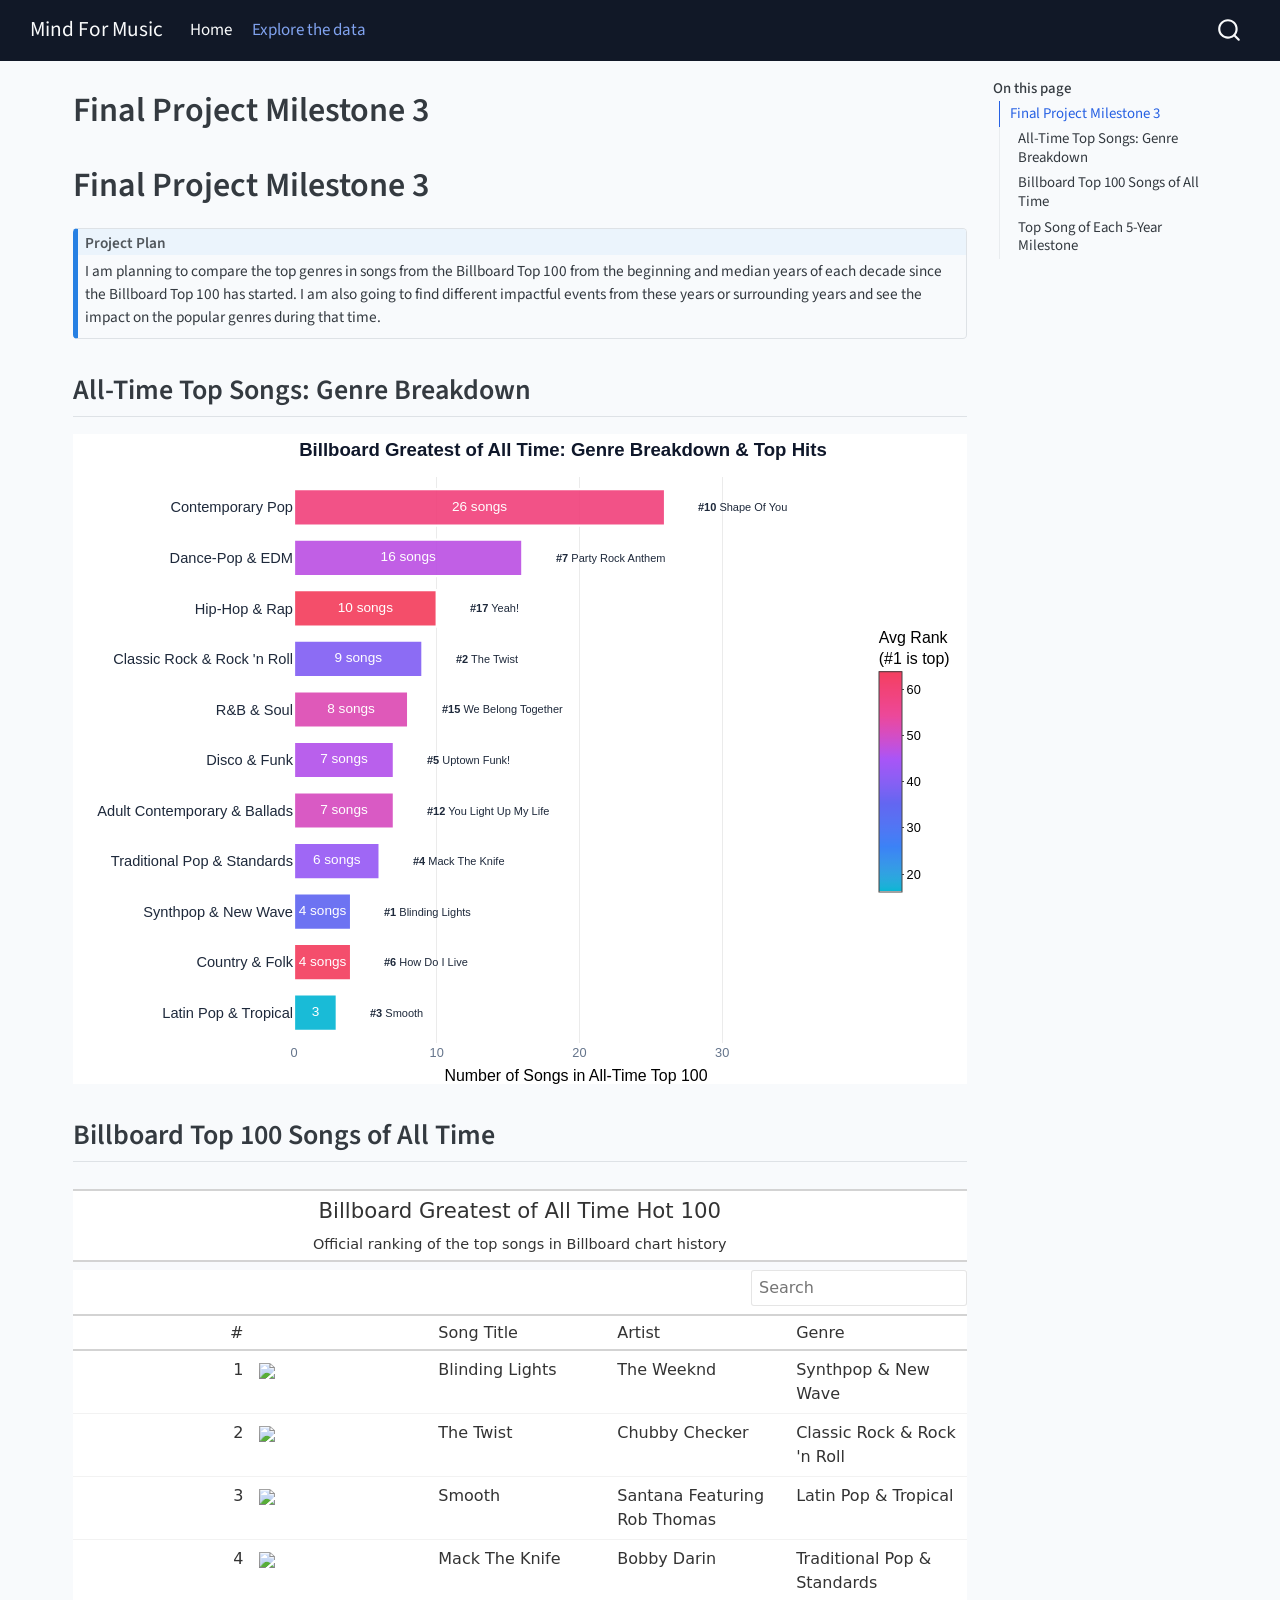
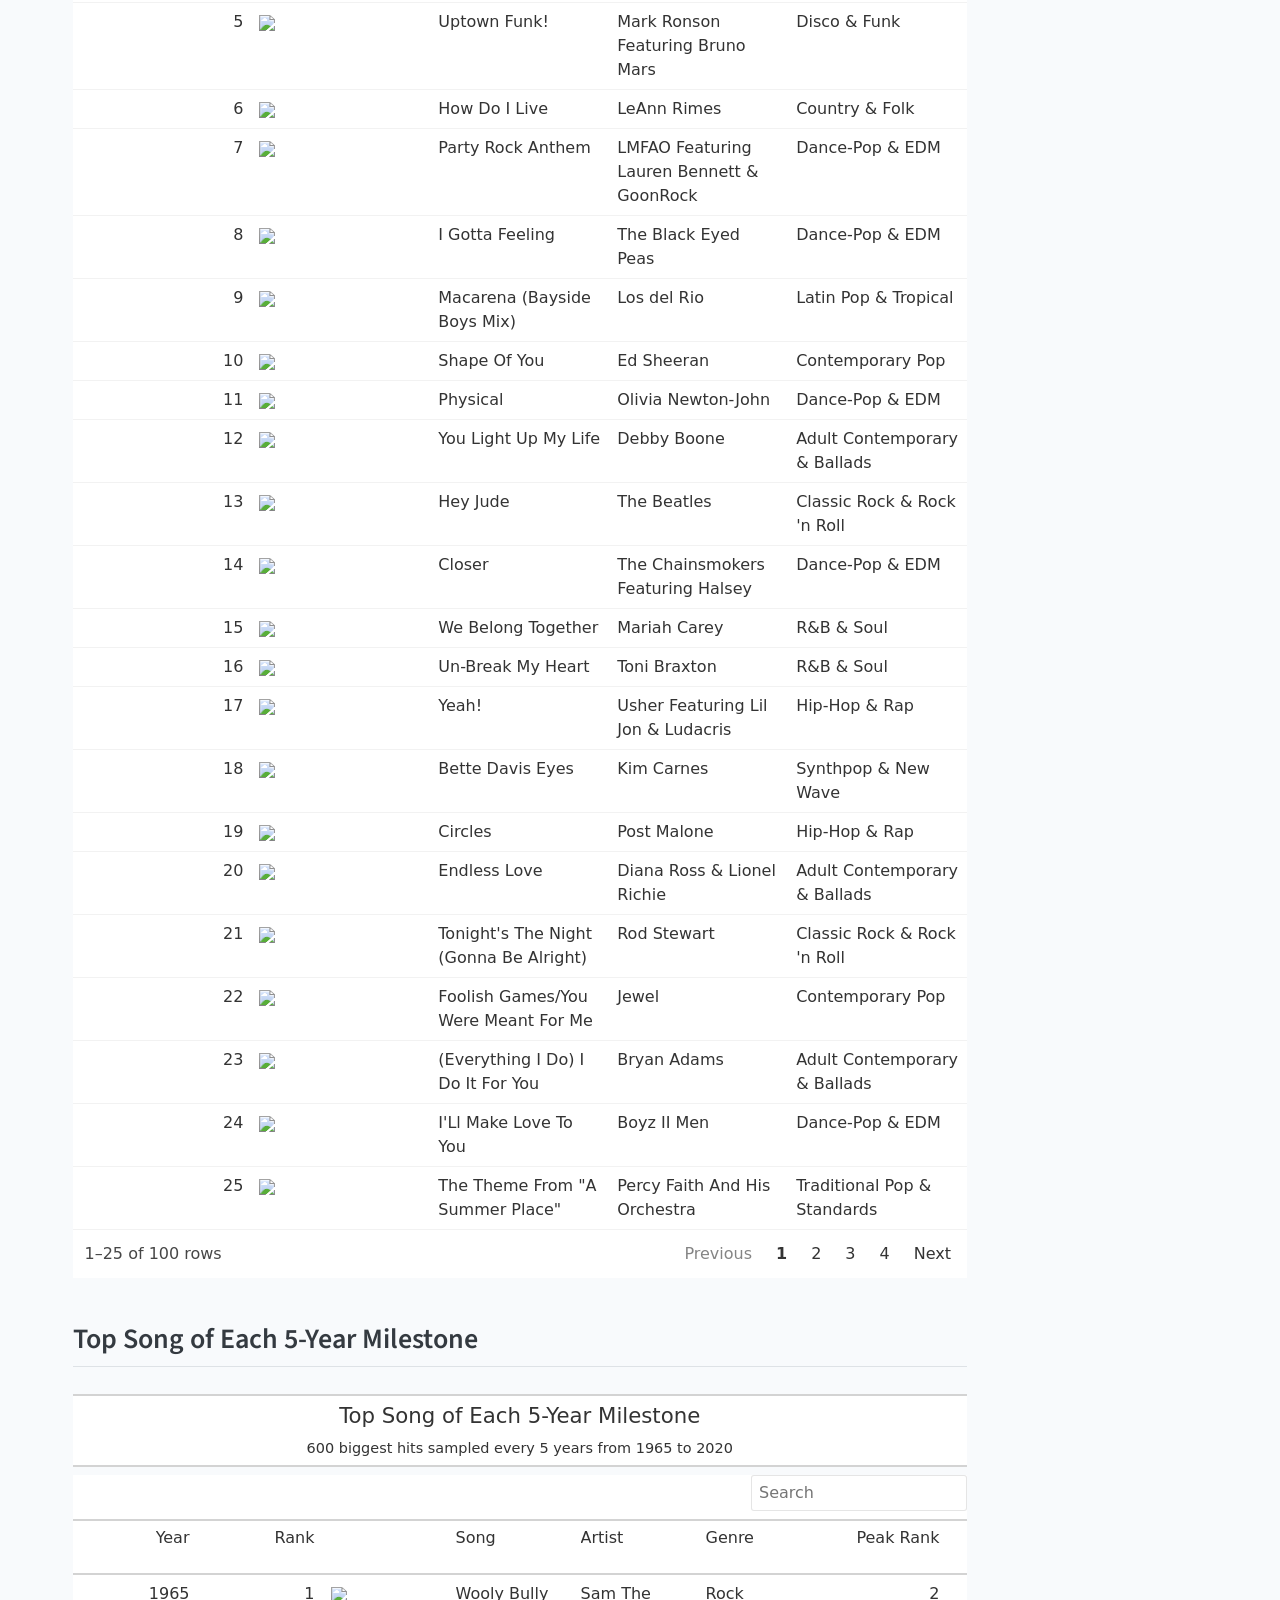
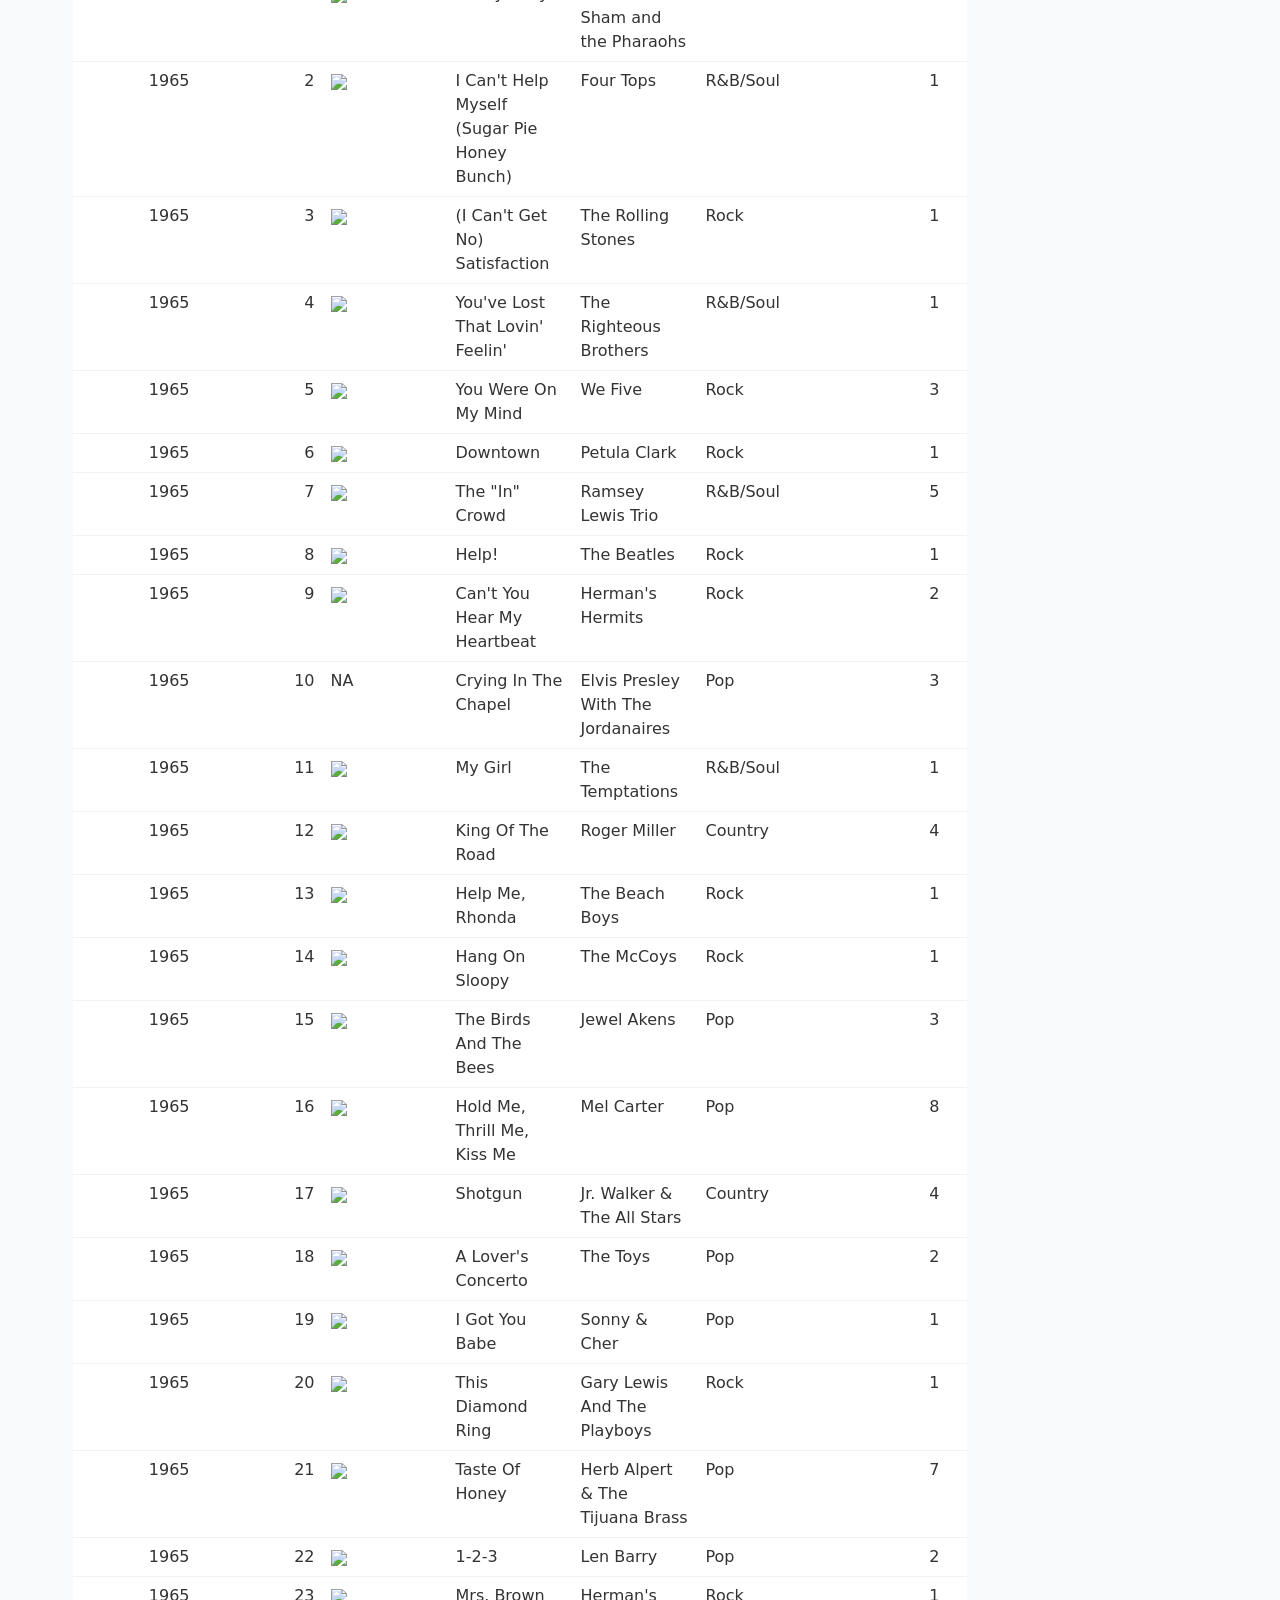
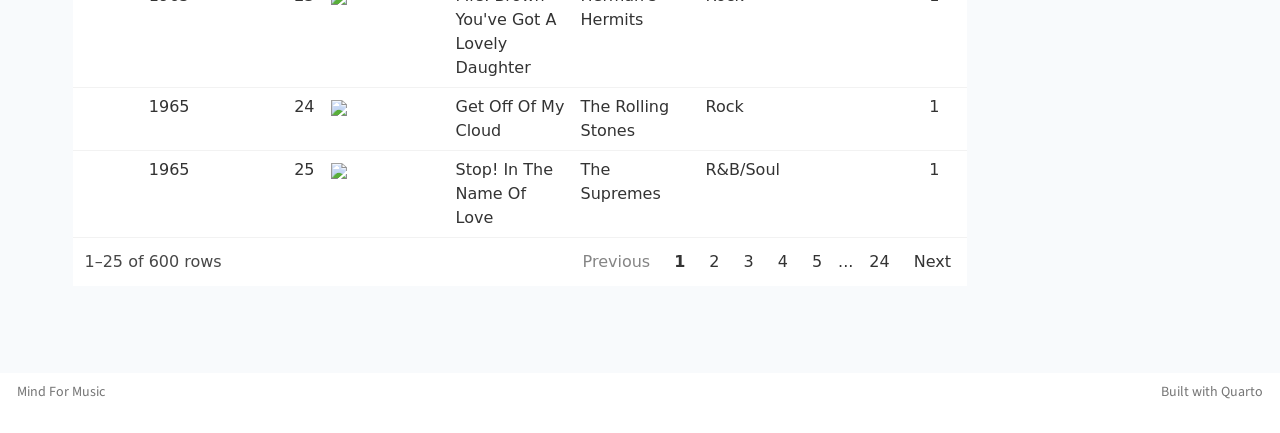
==== commit 24fcc11c: "Built site for gh-pages" ====
--- a/project.html
+++ b/project.html
@@ -137,6 +137,7 @@
   <li><a href="#final-project-milestone-3" id="toc-final-project-milestone-3" class="nav-link active" data-scroll-target="#final-project-milestone-3">Final Project Milestone 3</a>
   <ul class="collapse">
   <li><a href="#all-time-top-songs-genre-breakdown" id="toc-all-time-top-songs-genre-breakdown" class="nav-link" data-scroll-target="#all-time-top-songs-genre-breakdown">All-Time Top Songs: Genre Breakdown</a></li>
+  <li><a href="#billboard-top-100-songs-of-all-time" id="toc-billboard-top-100-songs-of-all-time" class="nav-link" data-scroll-target="#billboard-top-100-songs-of-all-time">Billboard Top 100 Songs of All Time</a></li>
   <li><a href="#top-song-of-each-5-year-milestone" id="toc-top-song-of-each-5-year-milestone" class="nav-link" data-scroll-target="#top-song-of-each-5-year-milestone">Top Song of Each 5-Year Milestone</a></li>
   </ul></li>
   </ul>
@@ -183,32 +184,32 @@
 <h2 class="anchored" data-anchor-id="all-time-top-songs-genre-breakdown">All-Time Top Songs: Genre Breakdown</h2>
 <div class="cell">
 <div class="cell-output-display">
-<div id="htmlwidget-7945d9b997000bf383ae" style="width:100%;height:650px;" class="plotly html-widget"></div>
-<script type="application/json" data-for="htmlwidget-7945d9b997000bf383ae">{"x":{"data":[{"orientation":"v","width":3,"base":0.64000000000000001,"x":[1.5],"y":[0.71999999999999986],"text":"🎵 <b>Latin Pop & Tropical<\/b><br>━━━━━━━━━━━━━━━━━━<br>📊 Songs in All-Time Top 100: <b>3<\/b><br>📈 Average All-Time Rank: <b>#16.3<\/b><br>⭐ Highest Hit: <b>#3<\/b> Smooth (Santana Featuring Rob Thomas)<br>🔻 Lowest Hit: <b>#37<\/b> Despacito (Luis Fonsi & Daddy Yankee Featuring Justin Bieber)","type":"bar","textposition":"none","marker":{"autocolorscale":false,"color":"rgba(6,182,212,0.92)","line":{"width":2.2677165354330708,"color":"rgba(255,255,255,1)"}},"showlegend":false,"xaxis":"x","yaxis":"y","hoverinfo":"text","frame":null},{"orientation":"v","width":4,"base":2.6400000000000001,"x":[2],"y":[0.71999999999999975],"text":"🎵 <b>Synthpop & New Wave<\/b><br>━━━━━━━━━━━━━━━━━━<br>📊 Songs in All-Time Top 100: <b>4<\/b><br>📈 Average All-Time Rank: <b>#34.8<\/b><br>⭐ Highest Hit: <b>#1<\/b> Blinding Lights (The Weeknd)<br>🔻 Lowest Hit: <b>#64<\/b> Call Me (Blondie)","type":"bar","textposition":"none","marker":{"autocolorscale":false,"color":"rgba(97,104,241,0.92)","line":{"width":2.2677165354330708,"color":"rgba(255,255,255,1)"}},"showlegend":false,"xaxis":"x","yaxis":"y","hoverinfo":"text","frame":null},{"orientation":"v","width":9,"base":7.6399999999999997,"x":[4.5],"y":[0.71999999999999975],"text":"🎵 <b>Classic Rock & Rock 'n Roll<\/b><br>━━━━━━━━━━━━━━━━━━<br>📊 Songs in All-Time Top 100: <b>9<\/b><br>📈 Average All-Time Rank: <b>#39.3<\/b><br>⭐ Highest Hit: <b>#2<\/b> The Twist (Chubby Checker)<br>🔻 Lowest Hit: <b>#80<\/b> I Love Rock 'N Roll (Joan Jett & The Blackhearts)","type":"bar","textposition":"none","marker":{"autocolorscale":false,"color":"rgba(131,96,244,0.92)","line":{"width":2.2677165354330708,"color":"rgba(255,255,255,1)"}},"showlegend":false,"xaxis":"x","yaxis":"y","hoverinfo":"text","frame":null},{"orientation":"v","width":6,"base":3.6400000000000001,"x":[3],"y":[0.7200000000000002],"text":"🎵 <b>Traditional Pop & Standards<\/b><br>━━━━━━━━━━━━━━━━━━<br>📊 Songs in All-Time Top 100: <b>6<\/b><br>📈 Average All-Time Rank: <b>#42.2<\/b><br>⭐ Highest Hit: <b>#4<\/b> Mack The Knife (Bobby Darin)<br>🔻 Lowest Hit: <b>#90<\/b> Sugar, Sugar (The Archies)","type":"bar","textposition":"none","marker":{"autocolorscale":false,"color":"rgba(151,91,245,0.92)","line":{"width":2.2677165354330708,"color":"rgba(255,255,255,1)"}},"showlegend":false,"xaxis":"x","yaxis":"y","hoverinfo":"text","frame":null},{"orientation":"v","width":7,"base":5.6399999999999997,"x":[3.5],"y":[0.72000000000000064],"text":"🎵 <b>Disco & Funk<\/b><br>━━━━━━━━━━━━━━━━━━<br>📊 Songs in All-Time Top 100: <b>7<\/b><br>📈 Average All-Time Rank: <b>#46<\/b><br>⭐ Highest Hit: <b>#5<\/b> Uptown Funk! (Mark Ronson Featuring Bruno Mars)<br>🔻 Lowest Hit: <b>#96<\/b> Hot Stuff (Donna Summer)","type":"bar","textposition":"none","marker":{"autocolorscale":false,"color":"rgba(180,83,235,0.92)","line":{"width":2.2677165354330708,"color":"rgba(255,255,255,1)"}},"showlegend":false,"xaxis":"x","yaxis":"y","hoverinfo":"text","frame":null},{"orientation":"v","width":16,"base":9.6400000000000006,"x":[8],"y":[0.71999999999999886],"text":"🎵 <b>Dance-Pop & EDM<\/b><br>━━━━━━━━━━━━━━━━━━<br>📊 Songs in All-Time Top 100: <b>16<\/b><br>📈 Average All-Time Rank: <b>#46.8<\/b><br>⭐ Highest Hit: <b>#7<\/b> Party Rock Anthem (LMFAO Featuring Lauren Bennett & GoonRock)<br>🔻 Lowest Hit: <b>#84<\/b> Moves Like Jagger (Maroon 5 Featuring Christina Aguilera)","type":"bar","textposition":"none","marker":{"autocolorscale":false,"color":"rgba(188,82,227,0.92)","line":{"width":2.2677165354330708,"color":"rgba(255,255,255,1)"}},"showlegend":false,"xaxis":"x","yaxis":"y","hoverinfo":"text","frame":null},{"orientation":"v","width":7,"base":4.6399999999999997,"x":[3.5],"y":[0.72000000000000064],"text":"🎵 <b>Adult Contemporary & Ballads<\/b><br>━━━━━━━━━━━━━━━━━━<br>📊 Songs in All-Time Top 100: <b>7<\/b><br>📈 Average All-Time Rank: <b>#50.4<\/b><br>⭐ Highest Hit: <b>#12<\/b> You Light Up My Life (Debby Boone)<br>🔻 Lowest Hit: <b>#89<\/b> Upside Down (Diana Ross)","type":"bar","textposition":"none","marker":{"autocolorscale":false,"color":"rgba(214,77,191,0.92)","line":{"width":2.2677165354330708,"color":"rgba(255,255,255,1)"}},"showlegend":false,"xaxis":"x","yaxis":"y","hoverinfo":"text","frame":null},{"orientation":"v","width":8,"base":6.6399999999999997,"x":[4],"y":[0.72000000000000064],"text":"🎵 <b>R&B & Soul<\/b><br>━━━━━━━━━━━━━━━━━━<br>📊 Songs in All-Time Top 100: <b>8<\/b><br>📈 Average All-Time Rank: <b>#51.5<\/b><br>⭐ Highest Hit: <b>#15<\/b> We Belong Together (Mariah Carey)<br>🔻 Lowest Hit: <b>#93<\/b> I Heard It Through The Grapevine (Marvin Gaye)","type":"bar","textposition":"none","marker":{"autocolorscale":false,"color":"rgba(221,75,180,0.92)","line":{"width":2.2677165354330708,"color":"rgba(255,255,255,1)"}},"showlegend":false,"xaxis":"x","yaxis":"y","hoverinfo":"text","frame":null},{"orientation":"v","width":26,"base":10.640000000000001,"x":[13],"y":[0.71999999999999886],"text":"🎵 <b>Contemporary Pop<\/b><br>━━━━━━━━━━━━━━━━━━<br>📊 Songs in All-Time Top 100: <b>26<\/b><br>📈 Average All-Time Rank: <b>#58.8<\/b><br>⭐ Highest Hit: <b>#10<\/b> Shape Of You (Ed Sheeran)<br>🔻 Lowest Hit: <b>#100<\/b> You're So Vain (Carly Simon)","type":"bar","textposition":"none","marker":{"autocolorscale":false,"color":"rgba(241,68,125,0.92)","line":{"width":2.2677165354330708,"color":"rgba(255,255,255,1)"}},"showlegend":false,"xaxis":"x","yaxis":"y","hoverinfo":"text","frame":null},{"orientation":"v","width":4,"base":1.6400000000000001,"x":[2],"y":[0.71999999999999975],"text":"🎵 <b>Country & Folk<\/b><br>━━━━━━━━━━━━━━━━━━<br>📊 Songs in All-Time Top 100: <b>4<\/b><br>📈 Average All-Time Rank: <b>#63.5<\/b><br>⭐ Highest Hit: <b>#6<\/b> How Do I Live (LeAnn Rimes)<br>🔻 Lowest Hit: <b>#94<\/b> You're Still The One (Shania Twain)","type":"bar","textposition":"none","marker":{"autocolorscale":false,"color":"rgba(244,63,96,0.92)","line":{"width":2.2677165354330708,"color":"rgba(255,255,255,1)"}},"showlegend":false,"xaxis":"x","yaxis":"y","hoverinfo":"text","frame":null},{"orientation":"v","width":10,"base":8.6400000000000006,"x":[5],"y":[0.71999999999999886],"text":"🎵 <b>Hip-Hop & Rap<\/b><br>━━━━━━━━━━━━━━━━━━<br>📊 Songs in All-Time Top 100: <b>10<\/b><br>📈 Average All-Time Rank: <b>#63.8<\/b><br>⭐ Highest Hit: <b>#17<\/b> Yeah! (Usher Featuring Lil Jon & Ludacris)<br>🔻 Lowest Hit: <b>#98<\/b> Gangsta's Paradise (Coolio Featuring L.V.)","type":"bar","textposition":"none","marker":{"autocolorscale":false,"color":"rgba(244,63,94,0.92)","line":{"width":2.2677165354330708,"color":"rgba(255,255,255,1)"}},"showlegend":false,"xaxis":"x","yaxis":"y","hoverinfo":"text","frame":null},{"x":[1.5,2,2,3,3.5,3.5,4,4.5,5,8,13],"y":[1,2,3,4,5,6,7,8,9,10,11],"text":["3","4 songs","4 songs","6 songs","7 songs","7 songs","8 songs","9 songs","10 songs","16 songs","26 songs"],"hovertext":["🎵 <b>Latin Pop & Tropical<\/b><br>━━━━━━━━━━━━━━━━━━<br>📊 Songs in All-Time Top 100: <b>3<\/b><br>📈 Average All-Time Rank: <b>#16.3<\/b><br>⭐ Highest Hit: <b>#3<\/b> Smooth (Santana Featuring Rob Thomas)<br>🔻 Lowest Hit: <b>#37<\/b> Despacito (Luis Fonsi & Daddy Yankee Featuring Justin Bieber)","🎵 <b>Country & Folk<\/b><br>━━━━━━━━━━━━━━━━━━<br>📊 Songs in All-Time Top 100: <b>4<\/b><br>📈 Average All-Time Rank: <b>#63.5<\/b><br>⭐ Highest Hit: <b>#6<\/b> How Do I Live (LeAnn Rimes)<br>🔻 Lowest Hit: <b>#94<\/b> You're Still The One (Shania Twain)","🎵 <b>Synthpop & New Wave<\/b><br>━━━━━━━━━━━━━━━━━━<br>📊 Songs in All-Time Top 100: <b>4<\/b><br>📈 Average All-Time Rank: <b>#34.8<\/b><br>⭐ Highest Hit: <b>#1<\/b> Blinding Lights (The Weeknd)<br>🔻 Lowest Hit: <b>#64<\/b> Call Me (Blondie)","🎵 <b>Traditional Pop & Standards<\/b><br>━━━━━━━━━━━━━━━━━━<br>📊 Songs in All-Time Top 100: <b>6<\/b><br>📈 Average All-Time Rank: <b>#42.2<\/b><br>⭐ Highest Hit: <b>#4<\/b> Mack The Knife (Bobby Darin)<br>🔻 Lowest Hit: <b>#90<\/b> Sugar, Sugar (The Archies)","🎵 <b>Adult Contemporary & Ballads<\/b><br>━━━━━━━━━━━━━━━━━━<br>📊 Songs in All-Time Top 100: <b>7<\/b><br>📈 Average All-Time Rank: <b>#50.4<\/b><br>⭐ Highest Hit: <b>#12<\/b> You Light Up My Life (Debby Boone)<br>🔻 Lowest Hit: <b>#89<\/b> Upside Down (Diana Ross)","🎵 <b>Disco & Funk<\/b><br>━━━━━━━━━━━━━━━━━━<br>📊 Songs in All-Time Top 100: <b>7<\/b><br>📈 Average All-Time Rank: <b>#46<\/b><br>⭐ Highest Hit: <b>#5<\/b> Uptown Funk! (Mark Ronson Featuring Bruno Mars)<br>🔻 Lowest Hit: <b>#96<\/b> Hot Stuff (Donna Summer)","🎵 <b>R&B & Soul<\/b><br>━━━━━━━━━━━━━━━━━━<br>📊 Songs in All-Time Top 100: <b>8<\/b><br>📈 Average All-Time Rank: <b>#51.5<\/b><br>⭐ Highest Hit: <b>#15<\/b> We Belong Together (Mariah Carey)<br>🔻 Lowest Hit: <b>#93<\/b> I Heard It Through The Grapevine (Marvin Gaye)","🎵 <b>Classic Rock & Rock 'n Roll<\/b><br>━━━━━━━━━━━━━━━━━━<br>📊 Songs in All-Time Top 100: <b>9<\/b><br>📈 Average All-Time Rank: <b>#39.3<\/b><br>⭐ Highest Hit: <b>#2<\/b> The Twist (Chubby Checker)<br>🔻 Lowest Hit: <b>#80<\/b> I Love Rock 'N Roll (Joan Jett & The Blackhearts)","🎵 <b>Hip-Hop & Rap<\/b><br>━━━━━━━━━━━━━━━━━━<br>📊 Songs in All-Time Top 100: <b>10<\/b><br>📈 Average All-Time Rank: <b>#63.8<\/b><br>⭐ Highest Hit: <b>#17<\/b> Yeah! (Usher Featuring Lil Jon & Ludacris)<br>🔻 Lowest Hit: <b>#98<\/b> Gangsta's Paradise (Coolio Featuring L.V.)","🎵 <b>Dance-Pop & EDM<\/b><br>━━━━━━━━━━━━━━━━━━<br>📊 Songs in All-Time Top 100: <b>16<\/b><br>📈 Average All-Time Rank: <b>#46.8<\/b><br>⭐ Highest Hit: <b>#7<\/b> Party Rock Anthem (LMFAO Featuring Lauren Bennett & GoonRock)<br>🔻 Lowest Hit: <b>#84<\/b> Moves Like Jagger (Maroon 5 Featuring Christina Aguilera)","🎵 <b>Contemporary Pop<\/b><br>━━━━━━━━━━━━━━━━━━<br>📊 Songs in All-Time Top 100: <b>26<\/b><br>📈 Average All-Time Rank: <b>#58.8<\/b><br>⭐ Highest Hit: <b>#10<\/b> Shape Of You (Ed Sheeran)<br>🔻 Lowest Hit: <b>#100<\/b> You're So Vain (Carly Simon)"],"textfont":{"size":13.606299212598428,"color":"rgba(255,255,255,1)"},"type":"scatter","mode":"text","hoveron":"points","showlegend":false,"xaxis":"x","yaxis":"y","hoverinfo":"text","frame":null},{"x":[0],"y":[1],"name":"8b9c2028597f2bad70d2f44a93f83631","type":"scatter","mode":"markers","opacity":0,"hoverinfo":"skip","showlegend":false,"marker":{"color":[0,1],"colorscale":[[0,"#06B6D4"],[0.0033444816053511471,"#0BB5D5"],[0.0066889632107023696,"#0FB4D5"],[0.010033444816053517,"#12B3D6"],[0.013377926421404665,"#15B3D6"],[0.016722408026755887,"#17B2D7"],[0.020066889632107034,"#1AB1D8"],[0.023411371237458182,"#1CB0D8"],[0.026755852842809402,"#1EAFD9"],[0.03010033444816055,"#1FAED9"],[0.033444816053511697,"#21ADDA"],[0.036789297658862845,"#22ADDA"],[0.040133779264214069,"#24ACDB"],[0.043478260869565216,"#25ABDC"],[0.046822742474916364,"#26AADC"],[0.050167224080267581,"#28A9DD"],[0.053511705685618728,"#29A8DD"],[0.056856187290969876,"#2AA8DE"],[0.0602006688963211,"#2BA7DE"],[0.063545150501672254,"#2CA6DF"],[0.066889632107023395,"#2DA5E0"],[0.070234113712374549,"#2EA4E0"],[0.073578595317725759,"#2EA3E1"],[0.076923076923076913,"#2FA2E1"],[0.080267558528428054,"#30A2E2"],[0.083612040133779278,"#31A1E2"],[0.086956521739130432,"#31A0E3"],[0.090301003344481573,"#329FE4"],[0.093645484949832797,"#339EE4"],[0.096989966555183951,"#339DE5"],[0.10033444816053509,"#349CE5"],[0.10367892976588632,"#349BE6"],[0.10702341137123746,"#359BE6"],[0.11036789297658861,"#359AE7"],[0.11371237458193983,"#3699E8"],[0.11705685618729098,"#3698E8"],[0.12040133779264213,"#3797E9"],[0.12374581939799335,"#3796E9"],[0.12709030100334451,"#3795EA"],[0.13043478260869565,"#3894EA"],[0.13377926421404687,"#3894EB"],[0.13712374581939801,"#3893EC"],[0.14046822742474915,"#3992EC"],[0.14381270903010038,"#3991ED"],[0.14715719063545152,"#3990ED"],[0.15050167224080269,"#3A8FEE"],[0.15384615384615391,"#3A8EEE"],[0.15719063545150505,"#3A8DEF"],[0.16053511705685619,"#3A8DEF"],[0.16387959866220733,"#3A8CF0"],[0.1672240802675585,"#3A8BF1"],[0.1705685618729097,"#3B8AF1"],[0.17391304347826086,"#3B89F2"],[0.17725752508361201,"#3B88F2"],[0.18060200668896323,"#3B87F3"],[0.18394648829431437,"#3B86F3"],[0.18729096989966551,"#3B85F4"],[0.19063545150501673,"#3B85F4"],[0.1939799331103679,"#3B84F5"],[0.19732441471571904,"#3B83F6"],[0.20066889632107027,"#3B82F6"],[0.20401337792642141,"#3C81F6"],[0.20735785953177255,"#3D81F6"],[0.21070234113712377,"#3E81F6"],[0.21404682274247491,"#3F80F6"],[0.21739130434782608,"#4080F6"],[0.2207357859531773,"#417FF5"],[0.22408026755852845,"#427FF5"],[0.22742474916387959,"#437EF5"],[0.23076923076923081,"#447EF5"],[0.23411371237458195,"#447DF5"],[0.23745819397993309,"#457DF5"],[0.24080267558528431,"#467DF5"],[0.24414715719063548,"#477CF5"],[0.24749163879598662,"#487CF5"],[0.25083612040133785,"#487BF5"],[0.25418060200668902,"#497BF5"],[0.25752508361204013,"#4A7AF5"],[0.26086956521739135,"#4B7AF4"],[0.26421404682274241,"#4B79F4"],[0.26755852842809363,"#4C79F4"],[0.27090301003344486,"#4D78F4"],[0.27424749163879597,"#4E78F4"],[0.27759197324414719,"#4E78F4"],[0.28093645484949831,"#4F77F4"],[0.28428093645484948,"#5077F4"],[0.2876254180602007,"#5076F4"],[0.29096989966555181,"#5176F4"],[0.29431438127090298,"#5275F4"],[0.2976588628762542,"#5275F4"],[0.30100334448160537,"#5374F3"],[0.30434782608695649,"#5474F3"],[0.30769230769230771,"#5473F3"],[0.31103678929765888,"#5573F3"],[0.31438127090300999,"#5572F3"],[0.31772575250836121,"#5672F3"],[0.32107023411371238,"#5772F3"],[0.32441471571906355,"#5771F3"],[0.32775919732441477,"#5871F3"],[0.331103678929766,"#5870F3"],[0.33444816053511706,"#5970F3"],[0.33779264214046828,"#596FF3"],[0.3411371237458195,"#5A6FF2"],[0.34448160535117056,"#5B6EF2"],[0.34782608695652162,"#5B6EF2"],[0.35117056856187301,"#5C6DF2"],[0.35451505016722407,"#5C6DF2"],[0.35785953177257518,"#5D6CF2"],[0.36120401337792651,"#5D6CF2"],[0.36454849498327763,"#5E6BF2"],[0.36789297658862868,"#5E6BF2"],[0.37123745819398002,"#5F6AF2"],[0.37458193979933113,"#5F6AF2"],[0.37792642140468219,"#6069F2"],[0.38127090301003358,"#6069F1"],[0.38461538461538464,"#6168F1"],[0.38795986622073569,"#6168F1"],[0.39130434782608708,"#6267F1"],[0.39464882943143814,"#6267F1"],[0.3979933110367892,"#6366F1"],[0.40133779264214059,"#6466F1"],[0.40468227424749165,"#6566F1"],[0.40802675585284276,"#6666F1"],[0.41137123745819398,"#6865F1"],[0.41471571906354521,"#6965F1"],[0.41806020066889626,"#6B65F2"],[0.42140468227424749,"#6C65F2"],[0.42474916387959871,"#6D64F2"],[0.42809364548494977,"#6F64F2"],[0.43143812709030099,"#7064F2"],[0.43478260869565222,"#7164F2"],[0.43812709030100327,"#7364F2"],[0.4414715719063545,"#7463F2"],[0.44481605351170572,"#7563F2"],[0.44816053511705678,"#7663F2"],[0.451505016722408,"#7863F3"],[0.45484949832775923,"#7962F3"],[0.45819397993311034,"#7A62F3"],[0.46153846153846156,"#7B62F3"],[0.46488294314381279,"#7D62F3"],[0.46822742474916385,"#7E61F3"],[0.47157190635451507,"#7F61F3"],[0.47491638795986629,"#8061F3"],[0.47826086956521735,"#8161F3"],[0.48160535117056857,"#8360F3"],[0.4849498327759198,"#8460F4"],[0.48829431438127086,"#8560F4"],[0.49163879598662208,"#8660F4"],[0.4949832775919733,"#875FF4"],[0.49832775919732442,"#885FF4"],[0.50167224080267558,"#895FF4"],[0.50501672240802686,"#8A5EF4"],[0.50836120401337792,"#8C5EF4"],[0.51170568561872909,"#8D5EF4"],[0.51505016722408037,"#8E5EF4"],[0.51839464882943143,"#8F5DF5"],[0.52173913043478259,"#905DF5"],[0.52508361204013387,"#915DF5"],[0.52842809364548493,"#925CF5"],[0.53177257525083621,"#935CF5"],[0.53511705685618738,"#945CF5"],[0.53846153846153844,"#955BF5"],[0.54180602006688972,"#965BF5"],[0.54515050167224088,"#975BF5"],[0.54849498327759194,"#985AF5"],[0.55183946488294322,"#995AF6"],[0.55518394648829439,"#9B5AF6"],[0.55852842809364545,"#9C59F6"],[0.56187290969899661,"#9D59F6"],[0.56521739130434789,"#9E59F6"],[0.56856187290969895,"#9F58F6"],[0.57190635451505012,"#A058F6"],[0.5752508361204014,"#A158F6"],[0.57859531772575257,"#A257F6"],[0.58193979933110362,"#A357F6"],[0.58528428093645501,"#A457F7"],[0.58862876254180607,"#A556F7"],[0.59197324414715713,"#A656F7"],[0.59531772575250852,"#A756F7"],[0.59866220735785958,"#A855F7"],[0.60200668896321063,"#A955F6"],[0.60535117056856202,"#AB55F4"],[0.60869565217391308,"#AC54F3"],[0.61204013377926414,"#AE54F1"],[0.61538461538461553,"#B054F0"],[0.61872909698996659,"#B154EE"],[0.62207357859531764,"#B353EC"],[0.62541806020066892,"#B453EB"],[0.62876254180602009,"#B653E9"],[0.63210702341137115,"#B753E8"],[0.63545150501672243,"#B952E6"],[0.6387959866220736,"#BA52E4"],[0.64214046822742465,"#BC52E3"],[0.64548494983277593,"#BD52E1"],[0.6488294314381271,"#BE51E0"],[0.65217391304347816,"#C051DE"],[0.65551839464882944,"#C151DC"],[0.65886287625418061,"#C251DB"],[0.66220735785953178,"#C450D9"],[0.66555183946488294,"#C550D8"],[0.66889632107023422,"#C650D6"],[0.67224080267558528,"#C750D4"],[0.67558528428093667,"#C950D3"],[0.67892976588628773,"#CA4FD1"],[0.68227424749163879,"#CB4FD0"],[0.68561872909699018,"#CC4FCE"],[0.68896321070234123,"#CD4FCD"],[0.6923076923076924,"#CE4ECB"],[0.69565217391304346,"#CF4EC9"],[0.69899665551839485,"#D14EC8"],[0.70234113712374591,"#D24EC6"],[0.70568561872909696,"#D34EC5"],[0.70903010033444835,"#D44DC3"],[0.71237458193979941,"#D54DC2"],[0.71571906354515047,"#D64DC0"],[0.71906354515050186,"#D74DBE"],[0.72240802675585292,"#D84CBD"],[0.72575250836120397,"#D94CBB"],[0.72909698996655536,"#DA4CBA"],[0.73244147157190642,"#DB4CB8"],[0.73578595317725748,"#DC4CB7"],[0.73913043478260887,"#DD4BB5"],[0.74247491638795993,"#DE4BB4"],[0.74581939799331098,"#DE4BB2"],[0.74916387959866237,"#DF4BB0"],[0.75250836120401343,"#E04BAF"],[0.75585284280936449,"#E14AAD"],[0.75919732441471588,"#E24AAC"],[0.76254180602006694,"#E34AAA"],[0.76588628762541799,"#E44AA9"],[0.76923076923076938,"#E54AA7"],[0.77257525083612044,"#E549A6"],[0.77591973244147161,"#E649A4"],[0.77926421404682289,"#E749A3"],[0.78260869565217406,"#E849A1"],[0.78595317725752512,"#E9499F"],[0.78929765886287639,"#EA499E"],[0.79264214046822756,"#EA489C"],[0.79598662207357862,"#EB489B"],[0.79933110367893001,"#EC4899"],[0.80267558528428107,"#EC4898"],[0.80602006688963213,"#EC4897"],[0.80936454849498352,"#ED4896"],[0.81270903010033457,"#ED4795"],[0.81605351170568563,"#ED4794"],[0.81939799331103702,"#ED4793"],[0.82274247491638808,"#ED4792"],[0.82608695652173914,"#ED4791"],[0.82943143812709053,"#EE4790"],[0.83277591973244158,"#EE468F"],[0.83612040133779264,"#EE468E"],[0.83946488294314403,"#EE468D"],[0.84280936454849509,"#EE468C"],[0.84615384615384615,"#EF468B"],[0.84949832775919754,"#EF468A"],[0.85284280936454859,"#EF4589"],[0.85618729096989965,"#EF4588"],[0.85953177257525104,"#EF4587"],[0.8628762541806021,"#EF4586"],[0.86622073578595316,"#EF4585"],[0.86956521739130455,"#F04584"],[0.8729096989966556,"#F04583"],[0.87625418060200677,"#F04482"],[0.87959866220735805,"#F04481"],[0.88294314381270922,"#F04480"],[0.88628762541806028,"#F0447F"],[0.88963210702341167,"#F1447E"],[0.89297658862876272,"#F1447D"],[0.89632107023411378,"#F1437C"],[0.89966555183946517,"#F1437C"],[0.90301003344481623,"#F1437B"],[0.90635451505016729,"#F1437A"],[0.90969899665551834,"#F14379"],[0.91304347826086973,"#F14378"],[0.91638795986622079,"#F24377"],[0.91973244147157185,"#F24276"],[0.92307692307692324,"#F24275"],[0.9264214046822743,"#F24274"],[0.92976588628762535,"#F24273"],[0.93311036789297674,"#F24272"],[0.9364548494983278,"#F24271"],[0.93979933110367886,"#F24270"],[0.94314381270903025,"#F2416F"],[0.94648829431438131,"#F3416E"],[0.94983277591973236,"#F3416D"],[0.95317725752508375,"#F3416C"],[0.95652173913043481,"#F3416B"],[0.95986622073578598,"#F3416A"],[0.96321070234113726,"#F34169"],[0.96655518394648843,"#F34068"],[0.96989966555183948,"#F34067"],[0.97324414715719088,"#F34066"],[0.97658862876254193,"#F34065"],[0.97993311036789299,"#F44064"],[0.98327759197324438,"#F44063"],[0.98662207357859544,"#F44062"],[0.98996655518394649,"#F43F61"],[0.99331103678929789,"#F43F60"],[0.99665551839464894,"#F43F5F"],[1,"#F43F5E"]],"colorbar":{"bgcolor":null,"bordercolor":null,"borderwidth":0,"thickness":23.039999999999996,"title":"Avg Rank<br />(#1 is top)","titlefont":{"color":"rgba(0,0,0,1)","family":"","size":15.940224159402241},"tickmode":"array","ticktext":["20","30","40","50","60"],"tickvals":[0.079301754385964887,0.28912631578947362,0.49895087719298242,0.70877543859649128,0.91859999999999997],"tickfont":{"color":"rgba(0,0,0,1)","family":"","size":12.7521793275218},"ticklen":2,"len":0.5}},"xaxis":"x","yaxis":"y","frame":null}],"layout":{"margin":{"t":42.567040265670407,"r":7.9701120797011216,"b":40.647571606475722,"l":216.5213781652138},"paper_bgcolor":"rgba(255,255,255,1)","font":{"color":"rgba(0,0,0,1)","family":"","size":15.940224159402241},"title":{"text":"<b> Billboard Greatest of All Time: Genre Breakdown & Top Hits <\/b>","font":{"color":"rgba(15,23,42,1)","family":"","size":18.596928185969286},"x":0,"xref":"paper"},"xaxis":{"domain":[0,1],"automargin":true,"type":"linear","autorange":false,"range":[0,39.520000000000003],"tickmode":"array","ticktext":["0","10","20","30"],"tickvals":[0,10,20,29.999999999999996],"categoryorder":"array","categoryarray":["0","10","20","30"],"nticks":null,"ticks":"","tickcolor":null,"ticklen":3.9850560398505603,"tickwidth":0,"showticklabels":true,"tickfont":{"color":"rgba(100,116,139,1)","family":"","size":12.7521793275218},"tickangle":-0,"showline":false,"linecolor":null,"linewidth":0,"showgrid":true,"gridcolor":"rgba(235,235,235,1)","gridwidth":0.72455564360919278,"zeroline":false,"anchor":"y","title":{"text":"Number of Songs in All-Time Top 100","font":{"color":"rgba(0,0,0,1)","family":"","size":15.940224159402241}},"hoverformat":".2f"},"yaxis":{"domain":[0,1],"automargin":true,"type":"linear","autorange":false,"range":[0.40000000000000002,11.6],"tickmode":"array","ticktext":["Latin Pop & Tropical","Country & Folk","Synthpop & New Wave","Traditional Pop & Standards","Adult Contemporary & Ballads","Disco & Funk","R&B & Soul","Classic Rock & Rock 'n Roll","Hip-Hop & Rap","Dance-Pop & EDM","Contemporary Pop"],"tickvals":[1,2,3,4,5,6,7,8,9,10,11],"categoryorder":"array","categoryarray":["Latin Pop & Tropical","Country & Folk","Synthpop & New Wave","Traditional Pop & Standards","Adult Contemporary & Ballads","Disco & Funk","R&B & Soul","Classic Rock & Rock 'n Roll","Hip-Hop & Rap","Dance-Pop & EDM","Contemporary Pop"],"nticks":null,"ticks":"","tickcolor":null,"ticklen":3.9850560398505608,"tickwidth":0,"showticklabels":true,"tickfont":{"color":"rgba(30,41,59,1)","family":"","size":14.611872146118724},"tickangle":-0,"showline":false,"linecolor":null,"linewidth":0,"showgrid":false,"gridcolor":null,"gridwidth":0,"zeroline":false,"anchor":"x","title":{"text":"","font":{"color":"rgba(0,0,0,1)","family":"","size":15.940224159402241}},"hoverformat":".2f"},"shapes":[],"showlegend":false,"legend":{"bgcolor":null,"bordercolor":null,"borderwidth":0,"font":{"color":"rgba(0,0,0,1)","family":"","size":12.7521793275218},"title":{"text":"Avg Rank<br />(#1 is top)","font":{"color":"rgba(0,0,0,1)","family":"","size":15.940224159402241}}},"hovermode":"closest","height":650,"barmode":"relative","autosize":true,"images":[{"source":"https://charts-static.billboard.com/img/1969/09/santana-84r-180x180.jpg","xref":"x","yref":"y","x":3.6000000000000001,"y":1,"sizex":1.3,"sizey":0.71999999999999997,"xanchor":"left","yanchor":"middle","sizing":"contain"},{"source":"https://charts-static.billboard.com/img/1997/06/leann-rimes-2c5-howdoilive-mrq-180x180.jpg","xref":"x","yref":"y","x":4.5999999999999996,"y":2,"sizex":1.3,"sizey":0.71999999999999997,"xanchor":"left","yanchor":"middle","sizing":"contain"},{"source":"https://charts-static.billboard.com/img/2019/12/the-weeknd-jlk-blindinglights-gfd-180x180.jpg","xref":"x","yref":"y","x":4.5999999999999996,"y":3,"sizex":1.3,"sizey":0.71999999999999997,"xanchor":"left","yanchor":"middle","sizing":"contain"},{"source":"https://cdn-images.dzcdn.net/images/cover/2a8e68501565e242cd50b8b3926cb352/250x250-000000-80-0-0.jpg","xref":"x","yref":"y","x":6.5999999999999996,"y":4,"sizex":1.3,"sizey":0.71999999999999997,"xanchor":"left","yanchor":"middle","sizing":"contain"},{"source":"https://cdn-images.dzcdn.net/images/cover/3e8f59fbcd5a37410b53db775b520000/250x250-000000-80-0-0.jpg","xref":"x","yref":"y","x":7.5999999999999996,"y":5,"sizex":1.3,"sizey":0.71999999999999997,"xanchor":"left","yanchor":"middle","sizing":"contain"},{"source":"https://charts-static.billboard.com/img/2014/11/mark-ronson-000-uptownfunk-fdz-180x180.jpg","xref":"x","yref":"y","x":7.5999999999999996,"y":6,"sizex":1.3,"sizey":0.71999999999999997,"xanchor":"left","yanchor":"middle","sizing":"contain"},{"source":"https://charts-static.billboard.com/img/1990/06/mariah-carey-qmg-180x180.jpg","xref":"x","yref":"y","x":8.5999999999999996,"y":7,"sizex":1.3,"sizey":0.71999999999999997,"xanchor":"left","yanchor":"middle","sizing":"contain"},{"source":"https://charts-static.billboard.com/img/1960/08/chubby-checker-000-thetwist-0xg-180x180.jpg","xref":"x","yref":"y","x":9.5999999999999996,"y":8,"sizex":1.3,"sizey":0.71999999999999997,"xanchor":"left","yanchor":"middle","sizing":"contain"},{"source":"https://charts-static.billboard.com/img/2004/01/usher-4g6-yeah-gh0-180x180.jpg","xref":"x","yref":"y","x":10.6,"y":9,"sizex":1.3,"sizey":0.71999999999999997,"xanchor":"left","yanchor":"middle","sizing":"contain"},{"source":"https://cdn-images.dzcdn.net/images/cover/995ce6975d5e725e5bc065ef3a219dd3/250x250-000000-80-0-0.jpg","xref":"x","yref":"y","x":16.600000000000001,"y":10,"sizex":1.3,"sizey":0.71999999999999997,"xanchor":"left","yanchor":"middle","sizing":"contain"},{"source":"https://charts-static.billboard.com/img/2017/01/ed-sheeran-5jf-shapeofyou-rjz-180x180.jpg","xref":"x","yref":"y","x":26.600000000000001,"y":11,"sizex":1.3,"sizey":0.71999999999999997,"xanchor":"left","yanchor":"middle","sizing":"contain"}],"annotations":[{"xref":"x","yref":"y","x":5.2000000000000002,"y":1,"text":"<b>#3<\/b> Smooth","showarrow":false,"xanchor":"left","yanchor":"middle","font":{"size":11,"color":"#1e293b"}},{"xref":"x","yref":"y","x":6.2000000000000002,"y":2,"text":"<b>#6<\/b> How Do I Live","showarrow":false,"xanchor":"left","yanchor":"middle","font":{"size":11,"color":"#1e293b"}},{"xref":"x","yref":"y","x":6.2000000000000002,"y":3,"text":"<b>#1<\/b> Blinding Lights","showarrow":false,"xanchor":"left","yanchor":"middle","font":{"size":11,"color":"#1e293b"}},{"xref":"x","yref":"y","x":8.1999999999999993,"y":4,"text":"<b>#4<\/b> Mack The Knife","showarrow":false,"xanchor":"left","yanchor":"middle","font":{"size":11,"color":"#1e293b"}},{"xref":"x","yref":"y","x":9.1999999999999993,"y":5,"text":"<b>#12<\/b> You Light Up My Life","showarrow":false,"xanchor":"left","yanchor":"middle","font":{"size":11,"color":"#1e293b"}},{"xref":"x","yref":"y","x":9.1999999999999993,"y":6,"text":"<b>#5<\/b> Uptown Funk!","showarrow":false,"xanchor":"left","yanchor":"middle","font":{"size":11,"color":"#1e293b"}},{"xref":"x","yref":"y","x":10.199999999999999,"y":7,"text":"<b>#15<\/b> We Belong Together","showarrow":false,"xanchor":"left","yanchor":"middle","font":{"size":11,"color":"#1e293b"}},{"xref":"x","yref":"y","x":11.199999999999999,"y":8,"text":"<b>#2<\/b> The Twist","showarrow":false,"xanchor":"left","yanchor":"middle","font":{"size":11,"color":"#1e293b"}},{"xref":"x","yref":"y","x":12.199999999999999,"y":9,"text":"<b>#17<\/b> Yeah!","showarrow":false,"xanchor":"left","yanchor":"middle","font":{"size":11,"color":"#1e293b"}},{"xref":"x","yref":"y","x":18.199999999999999,"y":10,"text":"<b>#7<\/b> Party Rock Anthem","showarrow":false,"xanchor":"left","yanchor":"middle","font":{"size":11,"color":"#1e293b"}},{"xref":"x","yref":"y","x":28.199999999999999,"y":11,"text":"<b>#10<\/b> Shape Of You","showarrow":false,"xanchor":"left","yanchor":"middle","font":{"size":11,"color":"#1e293b"}}]},"config":{"doubleClick":"reset","modeBarButtonsToAdd":["hoverclosest","hovercompare"],"showSendToCloud":false,"responsive":true},"source":"A","attrs":{"3b79bbb8e6c":{"x":{},"y":{},"fill":{},"text":{},"type":"bar"},"3b79b7dba08":{"x":{},"y":{},"fill":{},"text":{},"label":{}}},"cur_data":"3b79bbb8e6c","visdat":{"3b79bbb8e6c":["function (y) ","x"],"3b79b7dba08":["function (y) ","x"]},"highlight":{"on":"plotly_click","persistent":false,"dynamic":false,"selectize":false,"opacityDim":0.20000000000000001,"selected":{"opacity":1},"debounce":0},"shinyEvents":["plotly_hover","plotly_click","plotly_selected","plotly_relayout","plotly_brushed","plotly_brushing","plotly_clickannotation","plotly_doubleclick","plotly_deselect","plotly_afterplot","plotly_sunburstclick"],"base_url":"https://plot.ly"},"evals":[],"jsHooks":[]}</script>
+<div id="htmlwidget-2e50f4b95af3ba964ecc" style="width:100%;height:650px;" class="plotly html-widget"></div>
+<script type="application/json" data-for="htmlwidget-2e50f4b95af3ba964ecc">{"x":{"data":[{"orientation":"v","width":3,"base":0.64000000000000001,"x":[1.5],"y":[0.71999999999999986],"text":"🎵 <b>Latin Pop & Tropical<\/b><br>━━━━━━━━━━━━━━━━━━<br>📊 Songs in All-Time Top 100: <b>3<\/b><br>📈 Average All-Time Rank: <b>#16.3<\/b><br>⭐ Highest Hit: <b>#3<\/b> Smooth (Santana Featuring Rob Thomas)<br>🔻 Lowest Hit: <b>#37<\/b> Despacito (Luis Fonsi & Daddy Yankee Featuring Justin Bieber)","type":"bar","textposition":"none","marker":{"autocolorscale":false,"color":"rgba(6,182,212,0.92)","line":{"width":2.2677165354330708,"color":"rgba(255,255,255,1)"}},"showlegend":false,"xaxis":"x","yaxis":"y","hoverinfo":"text","frame":null},{"orientation":"v","width":4,"base":2.6400000000000001,"x":[2],"y":[0.71999999999999975],"text":"🎵 <b>Synthpop & New Wave<\/b><br>━━━━━━━━━━━━━━━━━━<br>📊 Songs in All-Time Top 100: <b>4<\/b><br>📈 Average All-Time Rank: <b>#34.8<\/b><br>⭐ Highest Hit: <b>#1<\/b> Blinding Lights (The Weeknd)<br>🔻 Lowest Hit: <b>#64<\/b> Call Me (Blondie)","type":"bar","textposition":"none","marker":{"autocolorscale":false,"color":"rgba(97,104,241,0.92)","line":{"width":2.2677165354330708,"color":"rgba(255,255,255,1)"}},"showlegend":false,"xaxis":"x","yaxis":"y","hoverinfo":"text","frame":null},{"orientation":"v","width":9,"base":7.6399999999999997,"x":[4.5],"y":[0.71999999999999975],"text":"🎵 <b>Classic Rock & Rock 'n Roll<\/b><br>━━━━━━━━━━━━━━━━━━<br>📊 Songs in All-Time Top 100: <b>9<\/b><br>📈 Average All-Time Rank: <b>#39.3<\/b><br>⭐ Highest Hit: <b>#2<\/b> The Twist (Chubby Checker)<br>🔻 Lowest Hit: <b>#80<\/b> I Love Rock 'N Roll (Joan Jett & The Blackhearts)","type":"bar","textposition":"none","marker":{"autocolorscale":false,"color":"rgba(131,96,244,0.92)","line":{"width":2.2677165354330708,"color":"rgba(255,255,255,1)"}},"showlegend":false,"xaxis":"x","yaxis":"y","hoverinfo":"text","frame":null},{"orientation":"v","width":6,"base":3.6400000000000001,"x":[3],"y":[0.7200000000000002],"text":"🎵 <b>Traditional Pop & Standards<\/b><br>━━━━━━━━━━━━━━━━━━<br>📊 Songs in All-Time Top 100: <b>6<\/b><br>📈 Average All-Time Rank: <b>#42.2<\/b><br>⭐ Highest Hit: <b>#4<\/b> Mack The Knife (Bobby Darin)<br>🔻 Lowest Hit: <b>#90<\/b> Sugar, Sugar (The Archies)","type":"bar","textposition":"none","marker":{"autocolorscale":false,"color":"rgba(151,91,245,0.92)","line":{"width":2.2677165354330708,"color":"rgba(255,255,255,1)"}},"showlegend":false,"xaxis":"x","yaxis":"y","hoverinfo":"text","frame":null},{"orientation":"v","width":7,"base":5.6399999999999997,"x":[3.5],"y":[0.72000000000000064],"text":"🎵 <b>Disco & Funk<\/b><br>━━━━━━━━━━━━━━━━━━<br>📊 Songs in All-Time Top 100: <b>7<\/b><br>📈 Average All-Time Rank: <b>#46<\/b><br>⭐ Highest Hit: <b>#5<\/b> Uptown Funk! (Mark Ronson Featuring Bruno Mars)<br>🔻 Lowest Hit: <b>#96<\/b> Hot Stuff (Donna Summer)","type":"bar","textposition":"none","marker":{"autocolorscale":false,"color":"rgba(180,83,235,0.92)","line":{"width":2.2677165354330708,"color":"rgba(255,255,255,1)"}},"showlegend":false,"xaxis":"x","yaxis":"y","hoverinfo":"text","frame":null},{"orientation":"v","width":16,"base":9.6400000000000006,"x":[8],"y":[0.71999999999999886],"text":"🎵 <b>Dance-Pop & EDM<\/b><br>━━━━━━━━━━━━━━━━━━<br>📊 Songs in All-Time Top 100: <b>16<\/b><br>📈 Average All-Time Rank: <b>#46.8<\/b><br>⭐ Highest Hit: <b>#7<\/b> Party Rock Anthem (LMFAO Featuring Lauren Bennett & GoonRock)<br>🔻 Lowest Hit: <b>#84<\/b> Moves Like Jagger (Maroon 5 Featuring Christina Aguilera)","type":"bar","textposition":"none","marker":{"autocolorscale":false,"color":"rgba(188,82,227,0.92)","line":{"width":2.2677165354330708,"color":"rgba(255,255,255,1)"}},"showlegend":false,"xaxis":"x","yaxis":"y","hoverinfo":"text","frame":null},{"orientation":"v","width":7,"base":4.6399999999999997,"x":[3.5],"y":[0.72000000000000064],"text":"🎵 <b>Adult Contemporary & Ballads<\/b><br>━━━━━━━━━━━━━━━━━━<br>📊 Songs in All-Time Top 100: <b>7<\/b><br>📈 Average All-Time Rank: <b>#50.4<\/b><br>⭐ Highest Hit: <b>#12<\/b> You Light Up My Life (Debby Boone)<br>🔻 Lowest Hit: <b>#89<\/b> Upside Down (Diana Ross)","type":"bar","textposition":"none","marker":{"autocolorscale":false,"color":"rgba(214,77,191,0.92)","line":{"width":2.2677165354330708,"color":"rgba(255,255,255,1)"}},"showlegend":false,"xaxis":"x","yaxis":"y","hoverinfo":"text","frame":null},{"orientation":"v","width":8,"base":6.6399999999999997,"x":[4],"y":[0.72000000000000064],"text":"🎵 <b>R&B & Soul<\/b><br>━━━━━━━━━━━━━━━━━━<br>📊 Songs in All-Time Top 100: <b>8<\/b><br>📈 Average All-Time Rank: <b>#51.5<\/b><br>⭐ Highest Hit: <b>#15<\/b> We Belong Together (Mariah Carey)<br>🔻 Lowest Hit: <b>#93<\/b> I Heard It Through The Grapevine (Marvin Gaye)","type":"bar","textposition":"none","marker":{"autocolorscale":false,"color":"rgba(221,75,180,0.92)","line":{"width":2.2677165354330708,"color":"rgba(255,255,255,1)"}},"showlegend":false,"xaxis":"x","yaxis":"y","hoverinfo":"text","frame":null},{"orientation":"v","width":26,"base":10.640000000000001,"x":[13],"y":[0.71999999999999886],"text":"🎵 <b>Contemporary Pop<\/b><br>━━━━━━━━━━━━━━━━━━<br>📊 Songs in All-Time Top 100: <b>26<\/b><br>📈 Average All-Time Rank: <b>#58.8<\/b><br>⭐ Highest Hit: <b>#10<\/b> Shape Of You (Ed Sheeran)<br>🔻 Lowest Hit: <b>#100<\/b> You're So Vain (Carly Simon)","type":"bar","textposition":"none","marker":{"autocolorscale":false,"color":"rgba(241,68,125,0.92)","line":{"width":2.2677165354330708,"color":"rgba(255,255,255,1)"}},"showlegend":false,"xaxis":"x","yaxis":"y","hoverinfo":"text","frame":null},{"orientation":"v","width":4,"base":1.6400000000000001,"x":[2],"y":[0.71999999999999975],"text":"🎵 <b>Country & Folk<\/b><br>━━━━━━━━━━━━━━━━━━<br>📊 Songs in All-Time Top 100: <b>4<\/b><br>📈 Average All-Time Rank: <b>#63.5<\/b><br>⭐ Highest Hit: <b>#6<\/b> How Do I Live (LeAnn Rimes)<br>🔻 Lowest Hit: <b>#94<\/b> You're Still The One (Shania Twain)","type":"bar","textposition":"none","marker":{"autocolorscale":false,"color":"rgba(244,63,96,0.92)","line":{"width":2.2677165354330708,"color":"rgba(255,255,255,1)"}},"showlegend":false,"xaxis":"x","yaxis":"y","hoverinfo":"text","frame":null},{"orientation":"v","width":10,"base":8.6400000000000006,"x":[5],"y":[0.71999999999999886],"text":"🎵 <b>Hip-Hop & Rap<\/b><br>━━━━━━━━━━━━━━━━━━<br>📊 Songs in All-Time Top 100: <b>10<\/b><br>📈 Average All-Time Rank: <b>#63.8<\/b><br>⭐ Highest Hit: <b>#17<\/b> Yeah! (Usher Featuring Lil Jon & Ludacris)<br>🔻 Lowest Hit: <b>#98<\/b> Gangsta's Paradise (Coolio Featuring L.V.)","type":"bar","textposition":"none","marker":{"autocolorscale":false,"color":"rgba(244,63,94,0.92)","line":{"width":2.2677165354330708,"color":"rgba(255,255,255,1)"}},"showlegend":false,"xaxis":"x","yaxis":"y","hoverinfo":"text","frame":null},{"x":[1.5,2,2,3,3.5,3.5,4,4.5,5,8,13],"y":[1,2,3,4,5,6,7,8,9,10,11],"text":["3","4 songs","4 songs","6 songs","7 songs","7 songs","8 songs","9 songs","10 songs","16 songs","26 songs"],"hovertext":["🎵 <b>Latin Pop & Tropical<\/b><br>━━━━━━━━━━━━━━━━━━<br>📊 Songs in All-Time Top 100: <b>3<\/b><br>📈 Average All-Time Rank: <b>#16.3<\/b><br>⭐ Highest Hit: <b>#3<\/b> Smooth (Santana Featuring Rob Thomas)<br>🔻 Lowest Hit: <b>#37<\/b> Despacito (Luis Fonsi & Daddy Yankee Featuring Justin Bieber)","🎵 <b>Country & Folk<\/b><br>━━━━━━━━━━━━━━━━━━<br>📊 Songs in All-Time Top 100: <b>4<\/b><br>📈 Average All-Time Rank: <b>#63.5<\/b><br>⭐ Highest Hit: <b>#6<\/b> How Do I Live (LeAnn Rimes)<br>🔻 Lowest Hit: <b>#94<\/b> You're Still The One (Shania Twain)","🎵 <b>Synthpop & New Wave<\/b><br>━━━━━━━━━━━━━━━━━━<br>📊 Songs in All-Time Top 100: <b>4<\/b><br>📈 Average All-Time Rank: <b>#34.8<\/b><br>⭐ Highest Hit: <b>#1<\/b> Blinding Lights (The Weeknd)<br>🔻 Lowest Hit: <b>#64<\/b> Call Me (Blondie)","🎵 <b>Traditional Pop & Standards<\/b><br>━━━━━━━━━━━━━━━━━━<br>📊 Songs in All-Time Top 100: <b>6<\/b><br>📈 Average All-Time Rank: <b>#42.2<\/b><br>⭐ Highest Hit: <b>#4<\/b> Mack The Knife (Bobby Darin)<br>🔻 Lowest Hit: <b>#90<\/b> Sugar, Sugar (The Archies)","🎵 <b>Adult Contemporary & Ballads<\/b><br>━━━━━━━━━━━━━━━━━━<br>📊 Songs in All-Time Top 100: <b>7<\/b><br>📈 Average All-Time Rank: <b>#50.4<\/b><br>⭐ Highest Hit: <b>#12<\/b> You Light Up My Life (Debby Boone)<br>🔻 Lowest Hit: <b>#89<\/b> Upside Down (Diana Ross)","🎵 <b>Disco & Funk<\/b><br>━━━━━━━━━━━━━━━━━━<br>📊 Songs in All-Time Top 100: <b>7<\/b><br>📈 Average All-Time Rank: <b>#46<\/b><br>⭐ Highest Hit: <b>#5<\/b> Uptown Funk! (Mark Ronson Featuring Bruno Mars)<br>🔻 Lowest Hit: <b>#96<\/b> Hot Stuff (Donna Summer)","🎵 <b>R&B & Soul<\/b><br>━━━━━━━━━━━━━━━━━━<br>📊 Songs in All-Time Top 100: <b>8<\/b><br>📈 Average All-Time Rank: <b>#51.5<\/b><br>⭐ Highest Hit: <b>#15<\/b> We Belong Together (Mariah Carey)<br>🔻 Lowest Hit: <b>#93<\/b> I Heard It Through The Grapevine (Marvin Gaye)","🎵 <b>Classic Rock & Rock 'n Roll<\/b><br>━━━━━━━━━━━━━━━━━━<br>📊 Songs in All-Time Top 100: <b>9<\/b><br>📈 Average All-Time Rank: <b>#39.3<\/b><br>⭐ Highest Hit: <b>#2<\/b> The Twist (Chubby Checker)<br>🔻 Lowest Hit: <b>#80<\/b> I Love Rock 'N Roll (Joan Jett & The Blackhearts)","🎵 <b>Hip-Hop & Rap<\/b><br>━━━━━━━━━━━━━━━━━━<br>📊 Songs in All-Time Top 100: <b>10<\/b><br>📈 Average All-Time Rank: <b>#63.8<\/b><br>⭐ Highest Hit: <b>#17<\/b> Yeah! (Usher Featuring Lil Jon & Ludacris)<br>🔻 Lowest Hit: <b>#98<\/b> Gangsta's Paradise (Coolio Featuring L.V.)","🎵 <b>Dance-Pop & EDM<\/b><br>━━━━━━━━━━━━━━━━━━<br>📊 Songs in All-Time Top 100: <b>16<\/b><br>📈 Average All-Time Rank: <b>#46.8<\/b><br>⭐ Highest Hit: <b>#7<\/b> Party Rock Anthem (LMFAO Featuring Lauren Bennett & GoonRock)<br>🔻 Lowest Hit: <b>#84<\/b> Moves Like Jagger (Maroon 5 Featuring Christina Aguilera)","🎵 <b>Contemporary Pop<\/b><br>━━━━━━━━━━━━━━━━━━<br>📊 Songs in All-Time Top 100: <b>26<\/b><br>📈 Average All-Time Rank: <b>#58.8<\/b><br>⭐ Highest Hit: <b>#10<\/b> Shape Of You (Ed Sheeran)<br>🔻 Lowest Hit: <b>#100<\/b> You're So Vain (Carly Simon)"],"textfont":{"size":13.606299212598428,"color":"rgba(255,255,255,1)"},"type":"scatter","mode":"text","hoveron":"points","showlegend":false,"xaxis":"x","yaxis":"y","hoverinfo":"text","frame":null},{"x":[0],"y":[1],"name":"8b9c2028597f2bad70d2f44a93f83631","type":"scatter","mode":"markers","opacity":0,"hoverinfo":"skip","showlegend":false,"marker":{"color":[0,1],"colorscale":[[0,"#06B6D4"],[0.0033444816053511471,"#0BB5D5"],[0.0066889632107023696,"#0FB4D5"],[0.010033444816053517,"#12B3D6"],[0.013377926421404665,"#15B3D6"],[0.016722408026755887,"#17B2D7"],[0.020066889632107034,"#1AB1D8"],[0.023411371237458182,"#1CB0D8"],[0.026755852842809402,"#1EAFD9"],[0.03010033444816055,"#1FAED9"],[0.033444816053511697,"#21ADDA"],[0.036789297658862845,"#22ADDA"],[0.040133779264214069,"#24ACDB"],[0.043478260869565216,"#25ABDC"],[0.046822742474916364,"#26AADC"],[0.050167224080267581,"#28A9DD"],[0.053511705685618728,"#29A8DD"],[0.056856187290969876,"#2AA8DE"],[0.0602006688963211,"#2BA7DE"],[0.063545150501672254,"#2CA6DF"],[0.066889632107023395,"#2DA5E0"],[0.070234113712374549,"#2EA4E0"],[0.073578595317725759,"#2EA3E1"],[0.076923076923076913,"#2FA2E1"],[0.080267558528428054,"#30A2E2"],[0.083612040133779278,"#31A1E2"],[0.086956521739130432,"#31A0E3"],[0.090301003344481573,"#329FE4"],[0.093645484949832797,"#339EE4"],[0.096989966555183951,"#339DE5"],[0.10033444816053509,"#349CE5"],[0.10367892976588632,"#349BE6"],[0.10702341137123746,"#359BE6"],[0.11036789297658861,"#359AE7"],[0.11371237458193983,"#3699E8"],[0.11705685618729098,"#3698E8"],[0.12040133779264213,"#3797E9"],[0.12374581939799335,"#3796E9"],[0.12709030100334451,"#3795EA"],[0.13043478260869565,"#3894EA"],[0.13377926421404687,"#3894EB"],[0.13712374581939801,"#3893EC"],[0.14046822742474915,"#3992EC"],[0.14381270903010038,"#3991ED"],[0.14715719063545152,"#3990ED"],[0.15050167224080269,"#3A8FEE"],[0.15384615384615391,"#3A8EEE"],[0.15719063545150505,"#3A8DEF"],[0.16053511705685619,"#3A8DEF"],[0.16387959866220733,"#3A8CF0"],[0.1672240802675585,"#3A8BF1"],[0.1705685618729097,"#3B8AF1"],[0.17391304347826086,"#3B89F2"],[0.17725752508361201,"#3B88F2"],[0.18060200668896323,"#3B87F3"],[0.18394648829431437,"#3B86F3"],[0.18729096989966551,"#3B85F4"],[0.19063545150501673,"#3B85F4"],[0.1939799331103679,"#3B84F5"],[0.19732441471571904,"#3B83F6"],[0.20066889632107027,"#3B82F6"],[0.20401337792642141,"#3C81F6"],[0.20735785953177255,"#3D81F6"],[0.21070234113712377,"#3E81F6"],[0.21404682274247491,"#3F80F6"],[0.21739130434782608,"#4080F6"],[0.2207357859531773,"#417FF5"],[0.22408026755852845,"#427FF5"],[0.22742474916387959,"#437EF5"],[0.23076923076923081,"#447EF5"],[0.23411371237458195,"#447DF5"],[0.23745819397993309,"#457DF5"],[0.24080267558528431,"#467DF5"],[0.24414715719063548,"#477CF5"],[0.24749163879598662,"#487CF5"],[0.25083612040133785,"#487BF5"],[0.25418060200668902,"#497BF5"],[0.25752508361204013,"#4A7AF5"],[0.26086956521739135,"#4B7AF4"],[0.26421404682274241,"#4B79F4"],[0.26755852842809363,"#4C79F4"],[0.27090301003344486,"#4D78F4"],[0.27424749163879597,"#4E78F4"],[0.27759197324414719,"#4E78F4"],[0.28093645484949831,"#4F77F4"],[0.28428093645484948,"#5077F4"],[0.2876254180602007,"#5076F4"],[0.29096989966555181,"#5176F4"],[0.29431438127090298,"#5275F4"],[0.2976588628762542,"#5275F4"],[0.30100334448160537,"#5374F3"],[0.30434782608695649,"#5474F3"],[0.30769230769230771,"#5473F3"],[0.31103678929765888,"#5573F3"],[0.31438127090300999,"#5572F3"],[0.31772575250836121,"#5672F3"],[0.32107023411371238,"#5772F3"],[0.32441471571906355,"#5771F3"],[0.32775919732441477,"#5871F3"],[0.331103678929766,"#5870F3"],[0.33444816053511706,"#5970F3"],[0.33779264214046828,"#596FF3"],[0.3411371237458195,"#5A6FF2"],[0.34448160535117056,"#5B6EF2"],[0.34782608695652162,"#5B6EF2"],[0.35117056856187301,"#5C6DF2"],[0.35451505016722407,"#5C6DF2"],[0.35785953177257518,"#5D6CF2"],[0.36120401337792651,"#5D6CF2"],[0.36454849498327763,"#5E6BF2"],[0.36789297658862868,"#5E6BF2"],[0.37123745819398002,"#5F6AF2"],[0.37458193979933113,"#5F6AF2"],[0.37792642140468219,"#6069F2"],[0.38127090301003358,"#6069F1"],[0.38461538461538464,"#6168F1"],[0.38795986622073569,"#6168F1"],[0.39130434782608708,"#6267F1"],[0.39464882943143814,"#6267F1"],[0.3979933110367892,"#6366F1"],[0.40133779264214059,"#6466F1"],[0.40468227424749165,"#6566F1"],[0.40802675585284276,"#6666F1"],[0.41137123745819398,"#6865F1"],[0.41471571906354521,"#6965F1"],[0.41806020066889626,"#6B65F2"],[0.42140468227424749,"#6C65F2"],[0.42474916387959871,"#6D64F2"],[0.42809364548494977,"#6F64F2"],[0.43143812709030099,"#7064F2"],[0.43478260869565222,"#7164F2"],[0.43812709030100327,"#7364F2"],[0.4414715719063545,"#7463F2"],[0.44481605351170572,"#7563F2"],[0.44816053511705678,"#7663F2"],[0.451505016722408,"#7863F3"],[0.45484949832775923,"#7962F3"],[0.45819397993311034,"#7A62F3"],[0.46153846153846156,"#7B62F3"],[0.46488294314381279,"#7D62F3"],[0.46822742474916385,"#7E61F3"],[0.47157190635451507,"#7F61F3"],[0.47491638795986629,"#8061F3"],[0.47826086956521735,"#8161F3"],[0.48160535117056857,"#8360F3"],[0.4849498327759198,"#8460F4"],[0.48829431438127086,"#8560F4"],[0.49163879598662208,"#8660F4"],[0.4949832775919733,"#875FF4"],[0.49832775919732442,"#885FF4"],[0.50167224080267558,"#895FF4"],[0.50501672240802686,"#8A5EF4"],[0.50836120401337792,"#8C5EF4"],[0.51170568561872909,"#8D5EF4"],[0.51505016722408037,"#8E5EF4"],[0.51839464882943143,"#8F5DF5"],[0.52173913043478259,"#905DF5"],[0.52508361204013387,"#915DF5"],[0.52842809364548493,"#925CF5"],[0.53177257525083621,"#935CF5"],[0.53511705685618738,"#945CF5"],[0.53846153846153844,"#955BF5"],[0.54180602006688972,"#965BF5"],[0.54515050167224088,"#975BF5"],[0.54849498327759194,"#985AF5"],[0.55183946488294322,"#995AF6"],[0.55518394648829439,"#9B5AF6"],[0.55852842809364545,"#9C59F6"],[0.56187290969899661,"#9D59F6"],[0.56521739130434789,"#9E59F6"],[0.56856187290969895,"#9F58F6"],[0.57190635451505012,"#A058F6"],[0.5752508361204014,"#A158F6"],[0.57859531772575257,"#A257F6"],[0.58193979933110362,"#A357F6"],[0.58528428093645501,"#A457F7"],[0.58862876254180607,"#A556F7"],[0.59197324414715713,"#A656F7"],[0.59531772575250852,"#A756F7"],[0.59866220735785958,"#A855F7"],[0.60200668896321063,"#A955F6"],[0.60535117056856202,"#AB55F4"],[0.60869565217391308,"#AC54F3"],[0.61204013377926414,"#AE54F1"],[0.61538461538461553,"#B054F0"],[0.61872909698996659,"#B154EE"],[0.62207357859531764,"#B353EC"],[0.62541806020066892,"#B453EB"],[0.62876254180602009,"#B653E9"],[0.63210702341137115,"#B753E8"],[0.63545150501672243,"#B952E6"],[0.6387959866220736,"#BA52E4"],[0.64214046822742465,"#BC52E3"],[0.64548494983277593,"#BD52E1"],[0.6488294314381271,"#BE51E0"],[0.65217391304347816,"#C051DE"],[0.65551839464882944,"#C151DC"],[0.65886287625418061,"#C251DB"],[0.66220735785953178,"#C450D9"],[0.66555183946488294,"#C550D8"],[0.66889632107023422,"#C650D6"],[0.67224080267558528,"#C750D4"],[0.67558528428093667,"#C950D3"],[0.67892976588628773,"#CA4FD1"],[0.68227424749163879,"#CB4FD0"],[0.68561872909699018,"#CC4FCE"],[0.68896321070234123,"#CD4FCD"],[0.6923076923076924,"#CE4ECB"],[0.69565217391304346,"#CF4EC9"],[0.69899665551839485,"#D14EC8"],[0.70234113712374591,"#D24EC6"],[0.70568561872909696,"#D34EC5"],[0.70903010033444835,"#D44DC3"],[0.71237458193979941,"#D54DC2"],[0.71571906354515047,"#D64DC0"],[0.71906354515050186,"#D74DBE"],[0.72240802675585292,"#D84CBD"],[0.72575250836120397,"#D94CBB"],[0.72909698996655536,"#DA4CBA"],[0.73244147157190642,"#DB4CB8"],[0.73578595317725748,"#DC4CB7"],[0.73913043478260887,"#DD4BB5"],[0.74247491638795993,"#DE4BB4"],[0.74581939799331098,"#DE4BB2"],[0.74916387959866237,"#DF4BB0"],[0.75250836120401343,"#E04BAF"],[0.75585284280936449,"#E14AAD"],[0.75919732441471588,"#E24AAC"],[0.76254180602006694,"#E34AAA"],[0.76588628762541799,"#E44AA9"],[0.76923076923076938,"#E54AA7"],[0.77257525083612044,"#E549A6"],[0.77591973244147161,"#E649A4"],[0.77926421404682289,"#E749A3"],[0.78260869565217406,"#E849A1"],[0.78595317725752512,"#E9499F"],[0.78929765886287639,"#EA499E"],[0.79264214046822756,"#EA489C"],[0.79598662207357862,"#EB489B"],[0.79933110367893001,"#EC4899"],[0.80267558528428107,"#EC4898"],[0.80602006688963213,"#EC4897"],[0.80936454849498352,"#ED4896"],[0.81270903010033457,"#ED4795"],[0.81605351170568563,"#ED4794"],[0.81939799331103702,"#ED4793"],[0.82274247491638808,"#ED4792"],[0.82608695652173914,"#ED4791"],[0.82943143812709053,"#EE4790"],[0.83277591973244158,"#EE468F"],[0.83612040133779264,"#EE468E"],[0.83946488294314403,"#EE468D"],[0.84280936454849509,"#EE468C"],[0.84615384615384615,"#EF468B"],[0.84949832775919754,"#EF468A"],[0.85284280936454859,"#EF4589"],[0.85618729096989965,"#EF4588"],[0.85953177257525104,"#EF4587"],[0.8628762541806021,"#EF4586"],[0.86622073578595316,"#EF4585"],[0.86956521739130455,"#F04584"],[0.8729096989966556,"#F04583"],[0.87625418060200677,"#F04482"],[0.87959866220735805,"#F04481"],[0.88294314381270922,"#F04480"],[0.88628762541806028,"#F0447F"],[0.88963210702341167,"#F1447E"],[0.89297658862876272,"#F1447D"],[0.89632107023411378,"#F1437C"],[0.89966555183946517,"#F1437C"],[0.90301003344481623,"#F1437B"],[0.90635451505016729,"#F1437A"],[0.90969899665551834,"#F14379"],[0.91304347826086973,"#F14378"],[0.91638795986622079,"#F24377"],[0.91973244147157185,"#F24276"],[0.92307692307692324,"#F24275"],[0.9264214046822743,"#F24274"],[0.92976588628762535,"#F24273"],[0.93311036789297674,"#F24272"],[0.9364548494983278,"#F24271"],[0.93979933110367886,"#F24270"],[0.94314381270903025,"#F2416F"],[0.94648829431438131,"#F3416E"],[0.94983277591973236,"#F3416D"],[0.95317725752508375,"#F3416C"],[0.95652173913043481,"#F3416B"],[0.95986622073578598,"#F3416A"],[0.96321070234113726,"#F34169"],[0.96655518394648843,"#F34068"],[0.96989966555183948,"#F34067"],[0.97324414715719088,"#F34066"],[0.97658862876254193,"#F34065"],[0.97993311036789299,"#F44064"],[0.98327759197324438,"#F44063"],[0.98662207357859544,"#F44062"],[0.98996655518394649,"#F43F61"],[0.99331103678929789,"#F43F60"],[0.99665551839464894,"#F43F5F"],[1,"#F43F5E"]],"colorbar":{"bgcolor":null,"bordercolor":null,"borderwidth":0,"thickness":23.039999999999996,"title":"Avg Rank<br />(#1 is top)","titlefont":{"color":"rgba(0,0,0,1)","family":"","size":15.940224159402241},"tickmode":"array","ticktext":["20","30","40","50","60"],"tickvals":[0.079301754385964887,0.28912631578947362,0.49895087719298242,0.70877543859649128,0.91859999999999997],"tickfont":{"color":"rgba(0,0,0,1)","family":"","size":12.7521793275218},"ticklen":2,"len":0.5}},"xaxis":"x","yaxis":"y","frame":null}],"layout":{"margin":{"t":42.567040265670407,"r":7.9701120797011216,"b":40.647571606475722,"l":216.5213781652138},"paper_bgcolor":"rgba(255,255,255,1)","font":{"color":"rgba(0,0,0,1)","family":"","size":15.940224159402241},"title":{"text":"<b> Billboard Greatest of All Time: Genre Breakdown & Top Hits <\/b>","font":{"color":"rgba(15,23,42,1)","family":"","size":18.596928185969286},"x":0,"xref":"paper"},"xaxis":{"domain":[0,1],"automargin":true,"type":"linear","autorange":false,"range":[0,39.520000000000003],"tickmode":"array","ticktext":["0","10","20","30"],"tickvals":[0,10,20,29.999999999999996],"categoryorder":"array","categoryarray":["0","10","20","30"],"nticks":null,"ticks":"","tickcolor":null,"ticklen":3.9850560398505603,"tickwidth":0,"showticklabels":true,"tickfont":{"color":"rgba(100,116,139,1)","family":"","size":12.7521793275218},"tickangle":-0,"showline":false,"linecolor":null,"linewidth":0,"showgrid":true,"gridcolor":"rgba(235,235,235,1)","gridwidth":0.72455564360919278,"zeroline":false,"anchor":"y","title":{"text":"Number of Songs in All-Time Top 100","font":{"color":"rgba(0,0,0,1)","family":"","size":15.940224159402241}},"hoverformat":".2f"},"yaxis":{"domain":[0,1],"automargin":true,"type":"linear","autorange":false,"range":[0.40000000000000002,11.6],"tickmode":"array","ticktext":["Latin Pop & Tropical","Country & Folk","Synthpop & New Wave","Traditional Pop & Standards","Adult Contemporary & Ballads","Disco & Funk","R&B & Soul","Classic Rock & Rock 'n Roll","Hip-Hop & Rap","Dance-Pop & EDM","Contemporary Pop"],"tickvals":[1,2,3,4,5,6,7,8,9,10,11],"categoryorder":"array","categoryarray":["Latin Pop & Tropical","Country & Folk","Synthpop & New Wave","Traditional Pop & Standards","Adult Contemporary & Ballads","Disco & Funk","R&B & Soul","Classic Rock & Rock 'n Roll","Hip-Hop & Rap","Dance-Pop & EDM","Contemporary Pop"],"nticks":null,"ticks":"","tickcolor":null,"ticklen":3.9850560398505608,"tickwidth":0,"showticklabels":true,"tickfont":{"color":"rgba(30,41,59,1)","family":"","size":14.611872146118724},"tickangle":-0,"showline":false,"linecolor":null,"linewidth":0,"showgrid":false,"gridcolor":null,"gridwidth":0,"zeroline":false,"anchor":"x","title":{"text":"","font":{"color":"rgba(0,0,0,1)","family":"","size":15.940224159402241}},"hoverformat":".2f"},"shapes":[],"showlegend":false,"legend":{"bgcolor":null,"bordercolor":null,"borderwidth":0,"font":{"color":"rgba(0,0,0,1)","family":"","size":12.7521793275218},"title":{"text":"Avg Rank<br />(#1 is top)","font":{"color":"rgba(0,0,0,1)","family":"","size":15.940224159402241}}},"hovermode":"closest","height":650,"barmode":"relative","autosize":true,"images":[{"source":"https://charts-static.billboard.com/img/1969/09/santana-84r-180x180.jpg","xref":"x","yref":"y","x":3.6000000000000001,"y":1,"sizex":1.3,"sizey":0.71999999999999997,"xanchor":"left","yanchor":"middle","sizing":"contain"},{"source":"https://charts-static.billboard.com/img/1997/06/leann-rimes-2c5-howdoilive-mrq-180x180.jpg","xref":"x","yref":"y","x":4.5999999999999996,"y":2,"sizex":1.3,"sizey":0.71999999999999997,"xanchor":"left","yanchor":"middle","sizing":"contain"},{"source":"https://charts-static.billboard.com/img/2019/12/the-weeknd-jlk-blindinglights-gfd-180x180.jpg","xref":"x","yref":"y","x":4.5999999999999996,"y":3,"sizex":1.3,"sizey":0.71999999999999997,"xanchor":"left","yanchor":"middle","sizing":"contain"},{"source":"https://cdn-images.dzcdn.net/images/cover/2a8e68501565e242cd50b8b3926cb352/250x250-000000-80-0-0.jpg","xref":"x","yref":"y","x":6.5999999999999996,"y":4,"sizex":1.3,"sizey":0.71999999999999997,"xanchor":"left","yanchor":"middle","sizing":"contain"},{"source":"https://cdn-images.dzcdn.net/images/cover/3e8f59fbcd5a37410b53db775b520000/250x250-000000-80-0-0.jpg","xref":"x","yref":"y","x":7.5999999999999996,"y":5,"sizex":1.3,"sizey":0.71999999999999997,"xanchor":"left","yanchor":"middle","sizing":"contain"},{"source":"https://charts-static.billboard.com/img/2014/11/mark-ronson-000-uptownfunk-fdz-180x180.jpg","xref":"x","yref":"y","x":7.5999999999999996,"y":6,"sizex":1.3,"sizey":0.71999999999999997,"xanchor":"left","yanchor":"middle","sizing":"contain"},{"source":"https://charts-static.billboard.com/img/1990/06/mariah-carey-qmg-180x180.jpg","xref":"x","yref":"y","x":8.5999999999999996,"y":7,"sizex":1.3,"sizey":0.71999999999999997,"xanchor":"left","yanchor":"middle","sizing":"contain"},{"source":"https://charts-static.billboard.com/img/1960/08/chubby-checker-000-thetwist-0xg-180x180.jpg","xref":"x","yref":"y","x":9.5999999999999996,"y":8,"sizex":1.3,"sizey":0.71999999999999997,"xanchor":"left","yanchor":"middle","sizing":"contain"},{"source":"https://charts-static.billboard.com/img/2004/01/usher-4g6-yeah-gh0-180x180.jpg","xref":"x","yref":"y","x":10.6,"y":9,"sizex":1.3,"sizey":0.71999999999999997,"xanchor":"left","yanchor":"middle","sizing":"contain"},{"source":"https://cdn-images.dzcdn.net/images/cover/995ce6975d5e725e5bc065ef3a219dd3/250x250-000000-80-0-0.jpg","xref":"x","yref":"y","x":16.600000000000001,"y":10,"sizex":1.3,"sizey":0.71999999999999997,"xanchor":"left","yanchor":"middle","sizing":"contain"},{"source":"https://charts-static.billboard.com/img/2017/01/ed-sheeran-5jf-shapeofyou-rjz-180x180.jpg","xref":"x","yref":"y","x":26.600000000000001,"y":11,"sizex":1.3,"sizey":0.71999999999999997,"xanchor":"left","yanchor":"middle","sizing":"contain"}],"annotations":[{"xref":"x","yref":"y","x":5.2000000000000002,"y":1,"text":"<b>#3<\/b> Smooth","showarrow":false,"xanchor":"left","yanchor":"middle","font":{"size":11,"color":"#1e293b"}},{"xref":"x","yref":"y","x":6.2000000000000002,"y":2,"text":"<b>#6<\/b> How Do I Live","showarrow":false,"xanchor":"left","yanchor":"middle","font":{"size":11,"color":"#1e293b"}},{"xref":"x","yref":"y","x":6.2000000000000002,"y":3,"text":"<b>#1<\/b> Blinding Lights","showarrow":false,"xanchor":"left","yanchor":"middle","font":{"size":11,"color":"#1e293b"}},{"xref":"x","yref":"y","x":8.1999999999999993,"y":4,"text":"<b>#4<\/b> Mack The Knife","showarrow":false,"xanchor":"left","yanchor":"middle","font":{"size":11,"color":"#1e293b"}},{"xref":"x","yref":"y","x":9.1999999999999993,"y":5,"text":"<b>#12<\/b> You Light Up My Life","showarrow":false,"xanchor":"left","yanchor":"middle","font":{"size":11,"color":"#1e293b"}},{"xref":"x","yref":"y","x":9.1999999999999993,"y":6,"text":"<b>#5<\/b> Uptown Funk!","showarrow":false,"xanchor":"left","yanchor":"middle","font":{"size":11,"color":"#1e293b"}},{"xref":"x","yref":"y","x":10.199999999999999,"y":7,"text":"<b>#15<\/b> We Belong Together","showarrow":false,"xanchor":"left","yanchor":"middle","font":{"size":11,"color":"#1e293b"}},{"xref":"x","yref":"y","x":11.199999999999999,"y":8,"text":"<b>#2<\/b> The Twist","showarrow":false,"xanchor":"left","yanchor":"middle","font":{"size":11,"color":"#1e293b"}},{"xref":"x","yref":"y","x":12.199999999999999,"y":9,"text":"<b>#17<\/b> Yeah!","showarrow":false,"xanchor":"left","yanchor":"middle","font":{"size":11,"color":"#1e293b"}},{"xref":"x","yref":"y","x":18.199999999999999,"y":10,"text":"<b>#7<\/b> Party Rock Anthem","showarrow":false,"xanchor":"left","yanchor":"middle","font":{"size":11,"color":"#1e293b"}},{"xref":"x","yref":"y","x":28.199999999999999,"y":11,"text":"<b>#10<\/b> Shape Of You","showarrow":false,"xanchor":"left","yanchor":"middle","font":{"size":11,"color":"#1e293b"}}]},"config":{"doubleClick":"reset","modeBarButtonsToAdd":["hoverclosest","hovercompare"],"showSendToCloud":false,"responsive":true},"source":"A","attrs":{"455f53ade5e8":{"x":{},"y":{},"fill":{},"text":{},"type":"bar"},"455f275afc19":{"x":{},"y":{},"fill":{},"text":{},"label":{}}},"cur_data":"455f53ade5e8","visdat":{"455f53ade5e8":["function (y) ","x"],"455f275afc19":["function (y) ","x"]},"highlight":{"on":"plotly_click","persistent":false,"dynamic":false,"selectize":false,"opacityDim":0.20000000000000001,"selected":{"opacity":1},"debounce":0},"shinyEvents":["plotly_hover","plotly_click","plotly_selected","plotly_relayout","plotly_brushed","plotly_brushing","plotly_clickannotation","plotly_doubleclick","plotly_deselect","plotly_afterplot","plotly_sunburstclick"],"base_url":"https://plot.ly"},"evals":[],"jsHooks":[]}</script>
 </div>
 </div>
 </section>
-<section id="top-song-of-each-5-year-milestone" class="level2">
-<h2 class="anchored" data-anchor-id="top-song-of-each-5-year-milestone">Top Song of Each 5-Year Milestone</h2>
+<section id="billboard-top-100-songs-of-all-time" class="level2">
+<h2 class="anchored" data-anchor-id="billboard-top-100-songs-of-all-time">Billboard Top 100 Songs of All Time</h2>
 <div class="cell">
 <div class="cell-output-display">
-<div id="ofavyyydni" class=".gt_table" style="padding-left:0px;padding-right:0px;padding-top:10px;padding-bottom:10px;overflow-x:auto;overflow-y:auto;width:auto;height:auto;">
-<style>#ofavyyydni table {
+<div id="aqzxqnchhj" class=".gt_table" style="padding-left:0px;padding-right:0px;padding-top:10px;padding-bottom:10px;overflow-x:auto;overflow-y:auto;width:auto;height:auto;">
+<style>#aqzxqnchhj table {
   font-family: system-ui, 'Segoe UI', Roboto, Helvetica, Arial, sans-serif, 'Apple Color Emoji', 'Segoe UI Emoji', 'Segoe UI Symbol', 'Noto Color Emoji';
   -webkit-font-smoothing: antialiased;
   -moz-osx-font-smoothing: grayscale;
 }
 
-#ofavyyydni thead, #ofavyyydni tbody, #ofavyyydni tfoot, #ofavyyydni tr, #ofavyyydni td, #ofavyyydni th {
+#aqzxqnchhj thead, #aqzxqnchhj tbody, #aqzxqnchhj tfoot, #aqzxqnchhj tr, #aqzxqnchhj td, #aqzxqnchhj th {
   border-style: none;
 }
 
-#ofavyyydni p {
+#aqzxqnchhj p {
   margin: 0;
   padding: 0;
 }
 
-#ofavyyydni .gt_table {
+#aqzxqnchhj .gt_table {
   display: table;
   border-collapse: collapse;
   line-height: normal;
@@ -234,12 +235,12 @@
   border-left-color: #D3D3D3;
 }
 
-#ofavyyydni .gt_caption {
+#aqzxqnchhj .gt_caption {
   padding-top: 4px;
   padding-bottom: 4px;
 }
 
-#ofavyyydni .gt_title {
+#aqzxqnchhj .gt_title {
   color: #333333;
   font-size: 125%;
   font-weight: initial;
@@ -251,7 +252,7 @@
   border-bottom-width: 0;
 }
 
-#ofavyyydni .gt_subtitle {
+#aqzxqnchhj .gt_subtitle {
   color: #333333;
   font-size: 85%;
   font-weight: initial;
@@ -263,7 +264,7 @@
   border-top-width: 0;
 }
 
-#ofavyyydni .gt_heading {
+#aqzxqnchhj .gt_heading {
   background-color: #FFFFFF;
   text-align: center;
   border-bottom-color: #FFFFFF;
@@ -275,13 +276,13 @@
   border-right-color: #D3D3D3;
 }
 
-#ofavyyydni .gt_bottom_border {
+#aqzxqnchhj .gt_bottom_border {
   border-bottom-style: solid;
   border-bottom-width: 2px;
   border-bottom-color: #D3D3D3;
 }
 
-#ofavyyydni .gt_col_headings {
+#aqzxqnchhj .gt_col_headings {
   border-top-style: solid;
   border-top-width: 2px;
   border-top-color: #D3D3D3;
@@ -296,7 +297,7 @@
   border-right-color: #D3D3D3;
 }
 
-#ofavyyydni .gt_col_heading {
+#aqzxqnchhj .gt_col_heading {
   color: #333333;
   background-color: #FFFFFF;
   font-size: 100%;
@@ -316,7 +317,7 @@
   overflow-x: hidden;
 }
 
-#ofavyyydni .gt_column_spanner_outer {
+#aqzxqnchhj .gt_column_spanner_outer {
   color: #333333;
   background-color: #FFFFFF;
   font-size: 100%;
@@ -328,15 +329,15 @@
   padding-right: 4px;
 }
 
-#ofavyyydni .gt_column_spanner_outer:first-child {
+#aqzxqnchhj .gt_column_spanner_outer:first-child {
   padding-left: 0;
 }
 
-#ofavyyydni .gt_column_spanner_outer:last-child {
+#aqzxqnchhj .gt_column_spanner_outer:last-child {
   padding-right: 0;
 }
 
-#ofavyyydni .gt_column_spanner {
+#aqzxqnchhj .gt_column_spanner {
   border-bottom-style: solid;
   border-bottom-width: 2px;
   border-bottom-color: #D3D3D3;
@@ -348,11 +349,11 @@
   width: 100%;
 }
 
-#ofavyyydni .gt_spanner_row {
+#aqzxqnchhj .gt_spanner_row {
   border-bottom-style: hidden;
 }
 
-#ofavyyydni .gt_group_heading {
+#aqzxqnchhj .gt_group_heading {
   padding-top: 8px;
   padding-bottom: 8px;
   padding-left: 5px;
@@ -378,7 +379,7 @@
   text-align: left;
 }
 
-#ofavyyydni .gt_empty_group_heading {
+#aqzxqnchhj .gt_empty_group_heading {
   padding: 0.5px;
   color: #333333;
   background-color: #FFFFFF;
@@ -393,15 +394,15 @@
   vertical-align: middle;
 }
 
-#ofavyyydni .gt_from_md > :first-child {
+#aqzxqnchhj .gt_from_md > :first-child {
   margin-top: 0;
 }
 
-#ofavyyydni .gt_from_md > :last-child {
+#aqzxqnchhj .gt_from_md > :last-child {
   margin-bottom: 0;
 }
 
-#ofavyyydni .gt_row {
+#aqzxqnchhj .gt_row {
   padding-top: 8px;
   padding-bottom: 8px;
   padding-left: 5px;
@@ -420,7 +421,7 @@
   overflow-x: hidden;
 }
 
-#ofavyyydni .gt_stub {
+#aqzxqnchhj .gt_stub {
   color: #333333;
   background-color: #FFFFFF;
   font-size: 100%;
@@ -433,7 +434,7 @@
   padding-right: 5px;
 }
 
-#ofavyyydni .gt_stub_row_group {
+#aqzxqnchhj .gt_stub_row_group {
   color: #333333;
   background-color: #FFFFFF;
   font-size: 100%;
@@ -447,15 +448,15 @@
   vertical-align: top;
 }
 
-#ofavyyydni .gt_row_group_first td {
+#aqzxqnchhj .gt_row_group_first td {
   border-top-width: 2px;
 }
 
-#ofavyyydni .gt_row_group_first th {
+#aqzxqnchhj .gt_row_group_first th {
   border-top-width: 2px;
 }
 
-#ofavyyydni .gt_summary_row {
+#aqzxqnchhj .gt_summary_row {
   color: #333333;
   background-color: #FFFFFF;
   text-transform: inherit;
@@ -465,16 +466,16 @@
   padding-right: 5px;
 }
 
-#ofavyyydni .gt_first_summary_row {
+#aqzxqnchhj .gt_first_summary_row {
   border-top-style: solid;
   border-top-color: #D3D3D3;
 }
 
-#ofavyyydni .gt_first_summary_row.thick {
+#aqzxqnchhj .gt_first_summary_row.thick {
   border-top-width: 2px;
 }
 
-#ofavyyydni .gt_last_summary_row {
+#aqzxqnchhj .gt_last_summary_row {
   padding-top: 8px;
   padding-bottom: 8px;
   padding-left: 5px;
@@ -484,7 +485,7 @@
   border-bottom-color: #D3D3D3;
 }
 
-#ofavyyydni .gt_grand_summary_row {
+#aqzxqnchhj .gt_grand_summary_row {
   color: #333333;
   background-color: #FFFFFF;
   text-transform: inherit;
@@ -494,7 +495,7 @@
   padding-right: 5px;
 }
 
-#ofavyyydni .gt_first_grand_summary_row {
+#aqzxqnchhj .gt_first_grand_summary_row {
   padding-top: 8px;
   padding-bottom: 8px;
   padding-left: 5px;
@@ -504,7 +505,7 @@
   border-top-color: #D3D3D3;
 }
 
-#ofavyyydni .gt_last_grand_summary_row_top {
+#aqzxqnchhj .gt_last_grand_summary_row_top {
   padding-top: 8px;
   padding-bottom: 8px;
   padding-left: 5px;
@@ -514,11 +515,11 @@
   border-bottom-color: #D3D3D3;
 }
 
-#ofavyyydni .gt_striped {
+#aqzxqnchhj .gt_striped {
   background-color: rgba(128, 128, 128, 0.05);
 }
 
-#ofavyyydni .gt_table_body {
+#aqzxqnchhj .gt_table_body {
   border-top-style: solid;
   border-top-width: 2px;
   border-top-color: #D3D3D3;
@@ -527,7 +528,7 @@
   border-bottom-color: #D3D3D3;
 }
 
-#ofavyyydni .gt_footnotes {
+#aqzxqnchhj .gt_footnotes {
   color: #333333;
   background-color: #FFFFFF;
   border-bottom-style: none;
@@ -541,7 +542,7 @@
   border-right-color: #D3D3D3;
 }
 
-#ofavyyydni .gt_footnote {
+#aqzxqnchhj .gt_footnote {
   margin: 0px;
   font-size: 90%;
   padding-top: 4px;
@@ -550,7 +551,7 @@
   padding-right: 5px;
 }
 
-#ofavyyydni .gt_sourcenotes {
+#aqzxqnchhj .gt_sourcenotes {
   color: #333333;
   background-color: #FFFFFF;
   border-bottom-style: none;
@@ -564,7 +565,7 @@
   border-right-color: #D3D3D3;
 }
 
-#ofavyyydni .gt_sourcenote {
+#aqzxqnchhj .gt_sourcenote {
   font-size: 90%;
   padding-top: 4px;
   padding-bottom: 4px;
@@ -572,72 +573,535 @@
   padding-right: 5px;
 }
 
-#ofavyyydni .gt_left {
+#aqzxqnchhj .gt_left {
   text-align: left;
 }
 
-#ofavyyydni .gt_center {
+#aqzxqnchhj .gt_center {
   text-align: center;
 }
 
-#ofavyyydni .gt_right {
+#aqzxqnchhj .gt_right {
   text-align: right;
   font-variant-numeric: tabular-nums;
 }
 
-#ofavyyydni .gt_font_normal {
+#aqzxqnchhj .gt_font_normal {
   font-weight: normal;
 }
 
-#ofavyyydni .gt_font_bold {
+#aqzxqnchhj .gt_font_bold {
   font-weight: bold;
 }
 
-#ofavyyydni .gt_font_italic {
+#aqzxqnchhj .gt_font_italic {
   font-style: italic;
 }
 
-#ofavyyydni .gt_super {
+#aqzxqnchhj .gt_super {
   font-size: 65%;
 }
 
-#ofavyyydni .gt_footnote_marks {
+#aqzxqnchhj .gt_footnote_marks {
   font-size: 75%;
   vertical-align: 0.4em;
   position: initial;
 }
 
-#ofavyyydni .gt_asterisk {
+#aqzxqnchhj .gt_asterisk {
   font-size: 100%;
   vertical-align: 0;
 }
 
-#ofavyyydni .gt_indent_1 {
+#aqzxqnchhj .gt_indent_1 {
   text-indent: 5px;
 }
 
-#ofavyyydni .gt_indent_2 {
+#aqzxqnchhj .gt_indent_2 {
   text-indent: 10px;
 }
 
-#ofavyyydni .gt_indent_3 {
+#aqzxqnchhj .gt_indent_3 {
   text-indent: 15px;
 }
 
-#ofavyyydni .gt_indent_4 {
+#aqzxqnchhj .gt_indent_4 {
   text-indent: 20px;
 }
 
-#ofavyyydni .gt_indent_5 {
+#aqzxqnchhj .gt_indent_5 {
   text-indent: 25px;
 }
 
-#ofavyyydni .katex-display {
+#aqzxqnchhj .katex-display {
   display: inline-flex !important;
   margin-bottom: 0.75em !important;
 }
 
-#ofavyyydni div.Reactable > div.rt-table > div.rt-thead > div.rt-tr.rt-tr-group-header > div.rt-th-group:after {
+#aqzxqnchhj div.Reactable > div.rt-table > div.rt-thead > div.rt-tr.rt-tr-group-header > div.rt-th-group:after {
+  height: 0px !important;
+}
+</style>
+<div style="font-family:system-ui, 'Segoe UI', Roboto, Helvetica, Arial, sans-serif;border-top-style:solid;border-top-width:2px;border-top-color:#D3D3D3;padding-bottom:8px;">
+<div class="gt_heading gt_title gt_font_normal" style="text-size:bigger;">Billboard Greatest of All Time Hot 100</div>
+<div class="gt_heading gt_subtitle gt_bottom_border">Official ranking of the top songs in Billboard chart history</div>
+</div>
+<div id="aqzxqnchhj" class="reactable html-widget" style="width:100%;height:auto;"></div>
+<script type="application/json" data-for="aqzxqnchhj">{"x":{"tag":{"name":"Reactable","attribs":{"data":{"All_Time_Rank":[1,2,3,4,5,6,7,8,9,10,11,12,13,14,15,16,17,18,19,20,21,22,23,24,25,26,27,28,29,30,31,32,33,34,35,36,37,38,39,40,41,42,43,44,45,46,47,48,49,50,51,52,53,54,55,56,57,58,59,60,61,62,63,64,65,66,67,68,69,70,71,72,73,74,75,76,77,78,79,80,81,82,83,84,85,86,87,88,89,90,91,92,93,94,95,96,97,98,99,100],"Cover":["https://charts-static.billboard.com/img/2019/12/the-weeknd-jlk-blindinglights-gfd-180x180.jpg","https://charts-static.billboard.com/img/1960/08/chubby-checker-000-thetwist-0xg-180x180.jpg","https://charts-static.billboard.com/img/1969/09/santana-84r-180x180.jpg","https://cdn-images.dzcdn.net/images/cover/2a8e68501565e242cd50b8b3926cb352/250x250-000000-80-0-0.jpg","https://charts-static.billboard.com/img/2014/11/mark-ronson-000-uptownfunk-fdz-180x180.jpg","https://charts-static.billboard.com/img/1997/06/leann-rimes-2c5-howdoilive-mrq-180x180.jpg","https://cdn-images.dzcdn.net/images/cover/995ce6975d5e725e5bc065ef3a219dd3/250x250-000000-80-0-0.jpg","https://charts-static.billboard.com/img/2009/06/the-black-eyed-peas-vrz-igottafeeling-es5-180x180.jpg","https://cdn-images.dzcdn.net/images/cover/1fc9412ce41d85a855ddbdfdf248d0aa/250x250-000000-80-0-0.jpg","https://charts-static.billboard.com/img/2017/01/ed-sheeran-5jf-shapeofyou-rjz-180x180.jpg","https://charts-static.billboard.com/img/1981/10/olivia-newton-john-k57-physical-8yo-180x180.jpg","https://cdn-images.dzcdn.net/images/cover/3e8f59fbcd5a37410b53db775b520000/250x250-000000-80-0-0.jpg","https://charts-static.billboard.com/img/1964/01/the-beatles-dbn-180x180.jpg","https://charts-static.billboard.com/img/2016/08/the-chainsmokers-6e0-closer-hyh-180x180.jpg","https://charts-static.billboard.com/img/1990/06/mariah-carey-qmg-180x180.jpg","https://charts-static.billboard.com/img/1992/07/toni-braxton-g7b-180x180.jpg","https://charts-static.billboard.com/img/2004/01/usher-4g6-yeah-gh0-180x180.jpg","https://cdn-images.dzcdn.net/images/cover/6d96282d7620ec034a39d0149b6df3d6/250x250-000000-80-0-0.jpg","https://charts-static.billboard.com/img/2019/09/post-malone-uhe-circles-sb0-180x180.jpg","https://charts-static.billboard.com/img/1981/07/diana-ross-000-endlesslove-kis-180x180.jpg","https://cdn-images.dzcdn.net/images/cover/49dc91d280d60e02348d6a8de192b18a/250x250-000000-80-0-0.jpg","https://charts-static.billboard.com/img/1995/06/jewel-00g-180x180.jpg","https://charts-static.billboard.com/img/1991/06/bryan-adams-tfc-everythingidoidoitforyou-q3y-180x180.jpg","https://charts-static.billboard.com/img/1991/04/boyz-ii-men-5vg-180x180.jpg","https://cdn-images.dzcdn.net/images/cover/60366a90d761bf6ad071c019480d51d8/250x250-000000-80-0-0.jpg","https://charts-static.billboard.com/img/1978/10/chic-000-lefreak-uhu-180x180.jpg","https://charts-static.billboard.com/img/1967/05/bee-gees-4hr-180x180.jpg","https://charts-static.billboard.com/img/1982/06/survivor-000-eyeofthetiger-drw-180x180.jpg","https://charts-static.billboard.com/img/2011/10/rihanna-87k-wefoundlove-f6v-180x180.jpg","https://charts-static.billboard.com/img/2002/12/maroon-5-fyb-180x180.jpg","https://charts-static.billboard.com/img/2007/06/flo-rida-mfl-180x180.jpg","https://charts-static.billboard.com/img/2020/08/dua-lipa-yhj-levitating-wms-180x180.jpg","https://cdn-images.dzcdn.net/images/cover/e010df95d6701f4edbcd5b269bab2756/250x250-000000-80-0-0.jpg","https://charts-static.billboard.com/img/1998/01/next-000-tooclose-84o-180x180.jpg","https://charts-static.billboard.com/img/1983/06/the-police-000-everybreathyoutake-t73-180x180.jpg","https://charts-static.billboard.com/img/2011/10/gotye-000-somebodythatiusedtoknow-lme-180x180.jpg","https://charts-static.billboard.com/img/2017/01/luis-fonsi-uff-despacito-93f-180x180.jpg","https://charts-static.billboard.com/img/1983/04/irene-cara-000-flashdancewhatafeeling-4vg-180x180.jpg","https://charts-static.billboard.com/img/2010/12/adele-9x5-rollinginthedeep-qxc-180x180.jpg","https://cdn-images.dzcdn.net/images/cover/8c54cd9f80173c5a952ae7c5fec40295/250x250-000000-80-0-0.jpg","https://charts-static.billboard.com/img/2019/03/lil-nas-x-qv4-oldtownroad-02o-180x180.jpg","https://cdn-images.dzcdn.net/images/cover/08c21d5468466abe2c24fad5332e0ef9/250x250-000000-80-0-0.jpg","https://charts-static.billboard.com/img/1990/06/mariah-carey-qmg-180x180.jpg","https://cdn-images.dzcdn.net/images/cover/c6d8a488806920bae13d4cb5e2b15a91/250x250-000000-80-0-0.jpg","https://charts-static.billboard.com/img/1970/05/paul-mccartney-grq-180x180.jpg","https://charts-static.billboard.com/img/1973/07/marvin-gaye-000-letsgetiton-zz9-180x180.jpg","https://charts-static.billboard.com/img/1978/02/bee-gees-4hr-nightfever-0h0-180x180.jpg","https://charts-static.billboard.com/img/1973/11/queen-ty8-180x180.jpg","https://charts-static.billboard.com/img/2020/08/24kgoldn-hvh-mood-23c-180x180.jpg","https://charts-static.billboard.com/img/1970/05/paul-mccartney-grq-180x180.jpg","https://charts-static.billboard.com/img/2001/07/nickelback-ecq-howyouremindme-6b9-180x180.jpg","https://cdn-images.dzcdn.net/images/cover/9c86380741dadc96c0275d22c017fed7/250x250-000000-80-0-0.jpg","https://charts-static.billboard.com/img/1958/08/tommy-edwards-000-itsallinthegame-bi3-180x180.jpg","https://charts-static.billboard.com/img/1964/01/the-beatles-dbn-iwanttoholdyourhand-lnl-180x180.jpg","https://cdn-images.dzcdn.net/images/cover/1b8404c4cf77fe6df3ca756a952e72bd/250x250-000000-80-0-0.jpg","https://charts-static.billboard.com/img/2008/08/carly-rae-jepsen-fhc-180x180.jpg","https://charts-static.billboard.com/img/2002/11/robin-thicke-i54-180x180.jpg","https://charts-static.billboard.com/img/1970/08/elton-john-0rc-180x180.jpg","https://charts-static.billboard.com/img/2001/03/alicia-keys-qh8-180x180.jpg","https://charts-static.billboard.com/img/1984/06/whitney-houston-u3i-180x180.jpg","https://charts-static.billboard.com/img/1992/07/boyz-ii-men-5vg-endoftheroadfromboomerang-bby-180x180.jpg","https://charts-static.billboard.com/img/2011/07/ed-sheeran-5jf-180x180.jpg","https://charts-static.billboard.com/img/1998/07/the-black-eyed-peas-vrz-180x180.jpg","https://charts-static.billboard.com/img/1980/02/blondie-000-callme-0nh-180x180.jpg","https://charts-static.billboard.com/img/1991/02/mario-4ua-180x180.jpg","https://charts-static.billboard.com/img/1977/12/bee-gees-4hr-stayinalive-874-180x180.jpg","https://cdn-images.dzcdn.net/images/cover/db14831a2b246f5a5a5448bdd14eb88c/250x250-000000-80-0-0.jpg","https://charts-static.billboard.com/img/2009/02/kesha-dvk-180x180.jpg","https://charts-static.billboard.com/img/1966/12/the-monkees-000-imabeliever-w1q-180x180.jpg","https://charts-static.billboard.com/img/2003/03/kanye-west-0wf-180x180.jpg","https://charts-static.billboard.com/img/2007/04/onerepublic-m2z-180x180.jpg","https://cdn-images.dzcdn.net/images/cover/cbd01c1f0b97725e2e069f579a0020f8/250x250-000000-80-0-0.jpg","https://cdn-images.dzcdn.net/images/cover/cc1722705a41d9221bff919895c236bf/250x250-000000-80-0-0.jpg","https://charts-static.billboard.com/img/2014/07/meghan-trainor-3k0-180x180.jpg","https://charts-static.billboard.com/img/2018/10/post-malone-uhe-sunflowerspidermanintothespiderverse-4qj-180x180.jpg","https://charts-static.billboard.com/img/1969/02/john-lennon-36u-180x180.jpg","https://charts-static.billboard.com/img/2013/03/lorde-me3-180x180.jpg","https://charts-static.billboard.com/img/1998/05/brandy-3wu-theboyismine-581-180x180.jpg","https://cdn-images.dzcdn.net/images/cover/418a0e634b6b59b8bf0320e4e54468c4/250x250-000000-80-0-0.jpg","https://charts-static.billboard.com/img/1981/12/joan-jett-the-blackhearts-000-iloverocknroll-n20-180x180.jpg","https://cdn-images.dzcdn.net/images/cover/f11e4b3d71a6ad6065726d191e430f23/250x250-000000-80-0-0.jpg","https://cdn-images.dzcdn.net/images/cover/8b2f8361c6207045ef6a36457a7eaf3d/250x250-000000-80-0-0.jpg","https://charts-static.billboard.com/img/2009/04/drake-bg5-180x180.jpg","https://charts-static.billboard.com/img/2011/07/maroon-5-fyb-moveslikejagger-vwe-180x180.jpg","https://charts-static.billboard.com/img/1970/05/paul-mccartney-grq-180x180.jpg","https://cdn-images.dzcdn.net/images/cover/d662dd4877f19f64c8b1fb5ff9bbd6da/250x250-000000-80-0-0.jpg","https://charts-static.billboard.com/img/1985/11/dionne-warwick-000-thatswhatfriendsarefor-r73-180x180.jpg","https://cdn-images.dzcdn.net/images/cover/a1939a9a40dc97ed404cc4597c6a32bc/250x250-000000-80-0-0.jpg","https://charts-static.billboard.com/img/1980/07/diana-ross-000-upsidedown-09x-180x180.jpg","https://cdn-images.dzcdn.net/images/cover/d11538609d4ed201d2528461c000fefb/250x250-000000-80-0-0.jpg","https://charts-static.billboard.com/img/2010/08/bruno-mars-8dl-justthewayyouare-qkk-180x180.jpg","https://charts-static.billboard.com/img/2002/07/nelly-yua-dilemma-npl-180x180.jpg","https://cdn-images.dzcdn.net/images/cover/a2094551d4f7c96332664c9b520501e1/250x250-000000-80-0-0.jpg","https://charts-static.billboard.com/img/1998/01/shania-twain-vaz-yourestilltheone-2cg-180x180.jpg","https://charts-static.billboard.com/img/1983/01/michael-jackson-y4h-billiejean-fwa-180x180.jpg","https://cdn-images.dzcdn.net/images/cover/2d6faf79614d81cf881f8500dd25598b/250x250-000000-80-0-0.jpg","https://charts-static.billboard.com/img/2017/10/post-malone-uhe-rockstar-she-180x180.jpg","https://charts-static.billboard.com/img/2010/11/coolio-i15-gangstasparadise-nqq-180x180.jpg","https://charts-static.billboard.com/img/1968/06/the-steve-miller-band-mci-180x180.jpg","https://charts-static.billboard.com/img/1972/12/carly-simon-ad8-youresovain-qtx-180x180.jpg"],"Song":["Blinding Lights","The Twist","Smooth","Mack The Knife","Uptown Funk!","How Do I Live","Party Rock Anthem","I Gotta Feeling","Macarena (Bayside Boys Mix)","Shape Of You","Physical","You Light Up My Life","Hey Jude","Closer","We Belong Together","Un-Break My Heart","Yeah!","Bette Davis Eyes","Circles","Endless Love","Tonight's The Night (Gonna Be Alright)","Foolish Games/You Were Meant For Me","(Everything I Do) I Do It For You","I'Ll Make Love To You","The Theme From \"A Summer Place\"","Le Freak","How Deep Is Your Love","Eye Of The Tiger","We Found Love","Girls Like You","Low","Levitating","I Just Want To Be Your Everything","Too Close","Every Breath You Take","Somebody That I Used To Know","Despacito","Flashdance...What A Feeling","Rolling In The Deep","Tossin' And Turnin'","Old Town Road","The Battle Of New Orleans","One Sweet Day","Truly Madly Deeply","Silly Love Songs","Let's Get It On","Night Fever","Another One Bites The Dust","Mood","Say Say Say","How You Remind Me","Tie A Yellow Ribbon Round The Ole Oak Tree","It's All In The Game","I Want To Hold Your Hand","Shadow Dancing","Call Me Maybe","Blurred Lines","Candle In The Wind 1997/Something About The Way You Look Tonight","No One","I Will Always Love You","End Of The Road","Perfect","Boom Boom Pow","Call Me","Let Me Love You","Stayin' Alive","Lady","Tik Tok","I'm A Believer","Gold Digger","Apologize","The Sign","Centerfold","All About That Bass","Sunflower (Spider-Man: Into The Spider-Verse)","(Just Like) Starting Over","Royals","The Boy Is Mine","Because I Love You (The Postman Song)","I Love Rock 'N Roll","Aquarius/Let The Sunshine In (The Flesh Failures)","Whoomp! (There It Is)","God's Plan","Moves Like Jagger","Ebony And Ivory","Rush Rush","That's What Friends Are For","Happy","Upside Down","Sugar, Sugar","Just The Way You Are","Dilemma","I Heard It Through The Grapevine","You're Still The One","Billie Jean","Hot Stuff","Rockstar","Gangsta's Paradise","Abracadabra","You're So Vain"],"Artist":["The Weeknd","Chubby Checker","Santana Featuring Rob Thomas","Bobby Darin","Mark Ronson Featuring Bruno Mars","LeAnn Rimes","LMFAO Featuring Lauren Bennett & GoonRock","The Black Eyed Peas","Los del Rio","Ed Sheeran","Olivia Newton-John","Debby Boone","The Beatles","The Chainsmokers Featuring Halsey","Mariah Carey","Toni Braxton","Usher Featuring Lil Jon & Ludacris","Kim Carnes","Post Malone","Diana Ross & Lionel Richie","Rod Stewart","Jewel","Bryan Adams","Boyz II Men","Percy Faith And His Orchestra","Chic","Bee Gees","Survivor","Rihanna Featuring Calvin Harris","Maroon 5 Featuring Cardi B","Flo Rida Featuring T-Pain","Dua Lipa","Andy Gibb","Next","The Police","Gotye Featuring Kimbra","Luis Fonsi & Daddy Yankee Featuring Justin Bieber","Irene Cara","Adele","Bobby Lewis","Lil Nas X Featuring Billy Ray Cyrus","Johnny Horton","Mariah Carey & Boyz II Men","Savage Garden","Wings","Marvin Gaye","Bee Gees","Queen","24kGoldn Featuring iann dior","Paul McCartney And Michael Jackson","Nickelback","Dawn Featuring Tony Orlando","Tommy Edwards","The Beatles","Andy Gibb","Carly Rae Jepsen","Robin Thicke Featuring T.I. + Pharrell","Elton John","Alicia Keys","Whitney Houston","Boyz II Men","Ed Sheeran","The Black Eyed Peas","Blondie","Mario","Bee Gees","Kenny Rogers","Ke$ha","The Monkees","Kanye West Featuring Jamie Foxx","Timbaland Featuring OneRepublic","Ace of Base","The J. Geils Band","Meghan Trainor","Post Malone & Swae Lee","John Lennon","Lorde","Brandy & Monica","Stevie B","Joan Jett & The Blackhearts","The 5th Dimension","Tag Team","Drake","Maroon 5 Featuring Christina Aguilera","Paul McCartney And Stevie Wonder","Paula Abdul","Dionne & Friends Featuring Elton John , Gladys Knight And Stevie Wonder","Pharrell Williams","Diana Ross","The Archies","Bruno Mars","Nelly Featuring Kelly Rowland","Marvin Gaye","Shania Twain","Michael Jackson","Donna Summer","Post Malone Featuring 21 Savage","Coolio Featuring L.V.","The Steve Miller Band","Carly Simon"],"Genre":["Synthpop & New Wave","Classic Rock & Rock 'n Roll","Latin Pop & Tropical","Traditional Pop & Standards","Disco & Funk","Country & Folk","Dance-Pop & EDM","Dance-Pop & EDM","Latin Pop & Tropical","Contemporary Pop","Dance-Pop & EDM","Adult Contemporary & Ballads","Classic Rock & Rock 'n Roll","Dance-Pop & EDM","R&B & Soul","R&B & Soul","Hip-Hop & Rap","Synthpop & New Wave","Hip-Hop & Rap","Adult Contemporary & Ballads","Classic Rock & Rock 'n Roll","Contemporary Pop","Adult Contemporary & Ballads","Dance-Pop & EDM","Traditional Pop & Standards","Disco & Funk","Disco & Funk","Classic Rock & Rock 'n Roll","Dance-Pop & EDM","Dance-Pop & EDM","Hip-Hop & Rap","Contemporary Pop","Contemporary Pop","Contemporary Pop","Classic Rock & Rock 'n Roll","Contemporary Pop","Latin Pop & Tropical","Contemporary Pop","Contemporary Pop","Traditional Pop & Standards","Contemporary Pop","Traditional Pop & Standards","R&B & Soul","Adult Contemporary & Ballads","Contemporary Pop","R&B & Soul","Disco & Funk","Classic Rock & Rock 'n Roll","Contemporary Pop","Contemporary Pop","Dance-Pop & EDM","Traditional Pop & Standards","Contemporary Pop","Classic Rock & Rock 'n Roll","Disco & Funk","Synthpop & New Wave","Hip-Hop & Rap","Contemporary Pop","Dance-Pop & EDM","R&B & Soul","R&B & Soul","Contemporary Pop","Dance-Pop & EDM","Synthpop & New Wave","Contemporary Pop","Disco & Funk","Country & Folk","Dance-Pop & EDM","Dance-Pop & EDM","Hip-Hop & Rap","Contemporary Pop","Dance-Pop & EDM","Classic Rock & Rock 'n Roll","Contemporary Pop","Hip-Hop & Rap","Dance-Pop & EDM","Contemporary Pop","R&B & Soul","Adult Contemporary & Ballads","Classic Rock & Rock 'n Roll","Contemporary Pop","Hip-Hop & Rap","Dance-Pop & EDM","Dance-Pop & EDM","Contemporary Pop","Adult Contemporary & Ballads","Country & Folk","Contemporary Pop","Adult Contemporary & Ballads","Traditional Pop & Standards","Contemporary Pop","Hip-Hop & Rap","R&B & Soul","Country & Folk","Contemporary Pop","Disco & Funk","Hip-Hop & Rap","Hip-Hop & Rap","Contemporary Pop","Contemporary Pop"]},"columns":[{"id":"All_Time_Rank","name":"#","type":"numeric","na":"NA","minWidth":125,"style":"function(rowInfo, colInfo) {\nconst rowIndex = rowInfo.index + 1\n}","html":true,"align":"right"},{"id":"Cover","name":"","type":"character","na":"NA","minWidth":125,"style":"function(rowInfo, colInfo) {\nconst rowIndex = rowInfo.index + 1\n}","cell":["<span style=\"white-space:nowrap;\"><img src=\"https://charts-static.billboard.com/img/2019/12/the-weeknd-jlk-blindinglights-gfd-180x180.jpg\" style=\"height:45px;vertical-align:middle;\"><\/span>","<span style=\"white-space:nowrap;\"><img src=\"https://charts-static.billboard.com/img/1960/08/chubby-checker-000-thetwist-0xg-180x180.jpg\" style=\"height:45px;vertical-align:middle;\"><\/span>","<span style=\"white-space:nowrap;\"><img src=\"https://charts-static.billboard.com/img/1969/09/santana-84r-180x180.jpg\" style=\"height:45px;vertical-align:middle;\"><\/span>","<span style=\"white-space:nowrap;\"><img src=\"https://cdn-images.dzcdn.net/images/cover/2a8e68501565e242cd50b8b3926cb352/250x250-000000-80-0-0.jpg\" style=\"height:45px;vertical-align:middle;\"><\/span>","<span style=\"white-space:nowrap;\"><img src=\"https://charts-static.billboard.com/img/2014/11/mark-ronson-000-uptownfunk-fdz-180x180.jpg\" style=\"height:45px;vertical-align:middle;\"><\/span>","<span style=\"white-space:nowrap;\"><img src=\"https://charts-static.billboard.com/img/1997/06/leann-rimes-2c5-howdoilive-mrq-180x180.jpg\" style=\"height:45px;vertical-align:middle;\"><\/span>","<span style=\"white-space:nowrap;\"><img src=\"https://cdn-images.dzcdn.net/images/cover/995ce6975d5e725e5bc065ef3a219dd3/250x250-000000-80-0-0.jpg\" style=\"height:45px;vertical-align:middle;\"><\/span>","<span style=\"white-space:nowrap;\"><img src=\"https://charts-static.billboard.com/img/2009/06/the-black-eyed-peas-vrz-igottafeeling-es5-180x180.jpg\" style=\"height:45px;vertical-align:middle;\"><\/span>","<span style=\"white-space:nowrap;\"><img src=\"https://cdn-images.dzcdn.net/images/cover/1fc9412ce41d85a855ddbdfdf248d0aa/250x250-000000-80-0-0.jpg\" style=\"height:45px;vertical-align:middle;\"><\/span>","<span style=\"white-space:nowrap;\"><img src=\"https://charts-static.billboard.com/img/2017/01/ed-sheeran-5jf-shapeofyou-rjz-180x180.jpg\" style=\"height:45px;vertical-align:middle;\"><\/span>","<span style=\"white-space:nowrap;\"><img src=\"https://charts-static.billboard.com/img/1981/10/olivia-newton-john-k57-physical-8yo-180x180.jpg\" style=\"height:45px;vertical-align:middle;\"><\/span>","<span style=\"white-space:nowrap;\"><img src=\"https://cdn-images.dzcdn.net/images/cover/3e8f59fbcd5a37410b53db775b520000/250x250-000000-80-0-0.jpg\" style=\"height:45px;vertical-align:middle;\"><\/span>","<span style=\"white-space:nowrap;\"><img src=\"https://charts-static.billboard.com/img/1964/01/the-beatles-dbn-180x180.jpg\" style=\"height:45px;vertical-align:middle;\"><\/span>","<span style=\"white-space:nowrap;\"><img src=\"https://charts-static.billboard.com/img/2016/08/the-chainsmokers-6e0-closer-hyh-180x180.jpg\" style=\"height:45px;vertical-align:middle;\"><\/span>","<span style=\"white-space:nowrap;\"><img src=\"https://charts-static.billboard.com/img/1990/06/mariah-carey-qmg-180x180.jpg\" style=\"height:45px;vertical-align:middle;\"><\/span>","<span style=\"white-space:nowrap;\"><img src=\"https://charts-static.billboard.com/img/1992/07/toni-braxton-g7b-180x180.jpg\" style=\"height:45px;vertical-align:middle;\"><\/span>","<span style=\"white-space:nowrap;\"><img src=\"https://charts-static.billboard.com/img/2004/01/usher-4g6-yeah-gh0-180x180.jpg\" style=\"height:45px;vertical-align:middle;\"><\/span>","<span style=\"white-space:nowrap;\"><img src=\"https://cdn-images.dzcdn.net/images/cover/6d96282d7620ec034a39d0149b6df3d6/250x250-000000-80-0-0.jpg\" style=\"height:45px;vertical-align:middle;\"><\/span>","<span style=\"white-space:nowrap;\"><img src=\"https://charts-static.billboard.com/img/2019/09/post-malone-uhe-circles-sb0-180x180.jpg\" style=\"height:45px;vertical-align:middle;\"><\/span>","<span style=\"white-space:nowrap;\"><img src=\"https://charts-static.billboard.com/img/1981/07/diana-ross-000-endlesslove-kis-180x180.jpg\" style=\"height:45px;vertical-align:middle;\"><\/span>","<span style=\"white-space:nowrap;\"><img src=\"https://cdn-images.dzcdn.net/images/cover/49dc91d280d60e02348d6a8de192b18a/250x250-000000-80-0-0.jpg\" style=\"height:45px;vertical-align:middle;\"><\/span>","<span style=\"white-space:nowrap;\"><img src=\"https://charts-static.billboard.com/img/1995/06/jewel-00g-180x180.jpg\" style=\"height:45px;vertical-align:middle;\"><\/span>","<span style=\"white-space:nowrap;\"><img src=\"https://charts-static.billboard.com/img/1991/06/bryan-adams-tfc-everythingidoidoitforyou-q3y-180x180.jpg\" style=\"height:45px;vertical-align:middle;\"><\/span>","<span style=\"white-space:nowrap;\"><img src=\"https://charts-static.billboard.com/img/1991/04/boyz-ii-men-5vg-180x180.jpg\" style=\"height:45px;vertical-align:middle;\"><\/span>","<span style=\"white-space:nowrap;\"><img src=\"https://cdn-images.dzcdn.net/images/cover/60366a90d761bf6ad071c019480d51d8/250x250-000000-80-0-0.jpg\" style=\"height:45px;vertical-align:middle;\"><\/span>","<span style=\"white-space:nowrap;\"><img src=\"https://charts-static.billboard.com/img/1978/10/chic-000-lefreak-uhu-180x180.jpg\" style=\"height:45px;vertical-align:middle;\"><\/span>","<span style=\"white-space:nowrap;\"><img src=\"https://charts-static.billboard.com/img/1967/05/bee-gees-4hr-180x180.jpg\" style=\"height:45px;vertical-align:middle;\"><\/span>","<span style=\"white-space:nowrap;\"><img src=\"https://charts-static.billboard.com/img/1982/06/survivor-000-eyeofthetiger-drw-180x180.jpg\" style=\"height:45px;vertical-align:middle;\"><\/span>","<span style=\"white-space:nowrap;\"><img src=\"https://charts-static.billboard.com/img/2011/10/rihanna-87k-wefoundlove-f6v-180x180.jpg\" style=\"height:45px;vertical-align:middle;\"><\/span>","<span style=\"white-space:nowrap;\"><img src=\"https://charts-static.billboard.com/img/2002/12/maroon-5-fyb-180x180.jpg\" style=\"height:45px;vertical-align:middle;\"><\/span>","<span style=\"white-space:nowrap;\"><img src=\"https://charts-static.billboard.com/img/2007/06/flo-rida-mfl-180x180.jpg\" style=\"height:45px;vertical-align:middle;\"><\/span>","<span style=\"white-space:nowrap;\"><img src=\"https://charts-static.billboard.com/img/2020/08/dua-lipa-yhj-levitating-wms-180x180.jpg\" style=\"height:45px;vertical-align:middle;\"><\/span>","<span style=\"white-space:nowrap;\"><img src=\"https://cdn-images.dzcdn.net/images/cover/e010df95d6701f4edbcd5b269bab2756/250x250-000000-80-0-0.jpg\" style=\"height:45px;vertical-align:middle;\"><\/span>","<span style=\"white-space:nowrap;\"><img src=\"https://charts-static.billboard.com/img/1998/01/next-000-tooclose-84o-180x180.jpg\" style=\"height:45px;vertical-align:middle;\"><\/span>","<span style=\"white-space:nowrap;\"><img src=\"https://charts-static.billboard.com/img/1983/06/the-police-000-everybreathyoutake-t73-180x180.jpg\" style=\"height:45px;vertical-align:middle;\"><\/span>","<span style=\"white-space:nowrap;\"><img src=\"https://charts-static.billboard.com/img/2011/10/gotye-000-somebodythatiusedtoknow-lme-180x180.jpg\" style=\"height:45px;vertical-align:middle;\"><\/span>","<span style=\"white-space:nowrap;\"><img src=\"https://charts-static.billboard.com/img/2017/01/luis-fonsi-uff-despacito-93f-180x180.jpg\" style=\"height:45px;vertical-align:middle;\"><\/span>","<span style=\"white-space:nowrap;\"><img src=\"https://charts-static.billboard.com/img/1983/04/irene-cara-000-flashdancewhatafeeling-4vg-180x180.jpg\" style=\"height:45px;vertical-align:middle;\"><\/span>","<span style=\"white-space:nowrap;\"><img src=\"https://charts-static.billboard.com/img/2010/12/adele-9x5-rollinginthedeep-qxc-180x180.jpg\" style=\"height:45px;vertical-align:middle;\"><\/span>","<span style=\"white-space:nowrap;\"><img src=\"https://cdn-images.dzcdn.net/images/cover/8c54cd9f80173c5a952ae7c5fec40295/250x250-000000-80-0-0.jpg\" style=\"height:45px;vertical-align:middle;\"><\/span>","<span style=\"white-space:nowrap;\"><img src=\"https://charts-static.billboard.com/img/2019/03/lil-nas-x-qv4-oldtownroad-02o-180x180.jpg\" style=\"height:45px;vertical-align:middle;\"><\/span>","<span style=\"white-space:nowrap;\"><img src=\"https://cdn-images.dzcdn.net/images/cover/08c21d5468466abe2c24fad5332e0ef9/250x250-000000-80-0-0.jpg\" style=\"height:45px;vertical-align:middle;\"><\/span>","<span style=\"white-space:nowrap;\"><img src=\"https://charts-static.billboard.com/img/1990/06/mariah-carey-qmg-180x180.jpg\" style=\"height:45px;vertical-align:middle;\"><\/span>","<span style=\"white-space:nowrap;\"><img src=\"https://cdn-images.dzcdn.net/images/cover/c6d8a488806920bae13d4cb5e2b15a91/250x250-000000-80-0-0.jpg\" style=\"height:45px;vertical-align:middle;\"><\/span>","<span style=\"white-space:nowrap;\"><img src=\"https://charts-static.billboard.com/img/1970/05/paul-mccartney-grq-180x180.jpg\" style=\"height:45px;vertical-align:middle;\"><\/span>","<span style=\"white-space:nowrap;\"><img src=\"https://charts-static.billboard.com/img/1973/07/marvin-gaye-000-letsgetiton-zz9-180x180.jpg\" style=\"height:45px;vertical-align:middle;\"><\/span>","<span style=\"white-space:nowrap;\"><img src=\"https://charts-static.billboard.com/img/1978/02/bee-gees-4hr-nightfever-0h0-180x180.jpg\" style=\"height:45px;vertical-align:middle;\"><\/span>","<span style=\"white-space:nowrap;\"><img src=\"https://charts-static.billboard.com/img/1973/11/queen-ty8-180x180.jpg\" style=\"height:45px;vertical-align:middle;\"><\/span>","<span style=\"white-space:nowrap;\"><img src=\"https://charts-static.billboard.com/img/2020/08/24kgoldn-hvh-mood-23c-180x180.jpg\" style=\"height:45px;vertical-align:middle;\"><\/span>","<span style=\"white-space:nowrap;\"><img src=\"https://charts-static.billboard.com/img/1970/05/paul-mccartney-grq-180x180.jpg\" style=\"height:45px;vertical-align:middle;\"><\/span>","<span style=\"white-space:nowrap;\"><img src=\"https://charts-static.billboard.com/img/2001/07/nickelback-ecq-howyouremindme-6b9-180x180.jpg\" style=\"height:45px;vertical-align:middle;\"><\/span>","<span style=\"white-space:nowrap;\"><img src=\"https://cdn-images.dzcdn.net/images/cover/9c86380741dadc96c0275d22c017fed7/250x250-000000-80-0-0.jpg\" style=\"height:45px;vertical-align:middle;\"><\/span>","<span style=\"white-space:nowrap;\"><img src=\"https://charts-static.billboard.com/img/1958/08/tommy-edwards-000-itsallinthegame-bi3-180x180.jpg\" style=\"height:45px;vertical-align:middle;\"><\/span>","<span style=\"white-space:nowrap;\"><img src=\"https://charts-static.billboard.com/img/1964/01/the-beatles-dbn-iwanttoholdyourhand-lnl-180x180.jpg\" style=\"height:45px;vertical-align:middle;\"><\/span>","<span style=\"white-space:nowrap;\"><img src=\"https://cdn-images.dzcdn.net/images/cover/1b8404c4cf77fe6df3ca756a952e72bd/250x250-000000-80-0-0.jpg\" style=\"height:45px;vertical-align:middle;\"><\/span>","<span style=\"white-space:nowrap;\"><img src=\"https://charts-static.billboard.com/img/2008/08/carly-rae-jepsen-fhc-180x180.jpg\" style=\"height:45px;vertical-align:middle;\"><\/span>","<span style=\"white-space:nowrap;\"><img src=\"https://charts-static.billboard.com/img/2002/11/robin-thicke-i54-180x180.jpg\" style=\"height:45px;vertical-align:middle;\"><\/span>","<span style=\"white-space:nowrap;\"><img src=\"https://charts-static.billboard.com/img/1970/08/elton-john-0rc-180x180.jpg\" style=\"height:45px;vertical-align:middle;\"><\/span>","<span style=\"white-space:nowrap;\"><img src=\"https://charts-static.billboard.com/img/2001/03/alicia-keys-qh8-180x180.jpg\" style=\"height:45px;vertical-align:middle;\"><\/span>","<span style=\"white-space:nowrap;\"><img src=\"https://charts-static.billboard.com/img/1984/06/whitney-houston-u3i-180x180.jpg\" style=\"height:45px;vertical-align:middle;\"><\/span>","<span style=\"white-space:nowrap;\"><img src=\"https://charts-static.billboard.com/img/1992/07/boyz-ii-men-5vg-endoftheroadfromboomerang-bby-180x180.jpg\" style=\"height:45px;vertical-align:middle;\"><\/span>","<span style=\"white-space:nowrap;\"><img src=\"https://charts-static.billboard.com/img/2011/07/ed-sheeran-5jf-180x180.jpg\" style=\"height:45px;vertical-align:middle;\"><\/span>","<span style=\"white-space:nowrap;\"><img src=\"https://charts-static.billboard.com/img/1998/07/the-black-eyed-peas-vrz-180x180.jpg\" style=\"height:45px;vertical-align:middle;\"><\/span>","<span style=\"white-space:nowrap;\"><img src=\"https://charts-static.billboard.com/img/1980/02/blondie-000-callme-0nh-180x180.jpg\" style=\"height:45px;vertical-align:middle;\"><\/span>","<span style=\"white-space:nowrap;\"><img src=\"https://charts-static.billboard.com/img/1991/02/mario-4ua-180x180.jpg\" style=\"height:45px;vertical-align:middle;\"><\/span>","<span style=\"white-space:nowrap;\"><img src=\"https://charts-static.billboard.com/img/1977/12/bee-gees-4hr-stayinalive-874-180x180.jpg\" style=\"height:45px;vertical-align:middle;\"><\/span>","<span style=\"white-space:nowrap;\"><img src=\"https://cdn-images.dzcdn.net/images/cover/db14831a2b246f5a5a5448bdd14eb88c/250x250-000000-80-0-0.jpg\" style=\"height:45px;vertical-align:middle;\"><\/span>","<span style=\"white-space:nowrap;\"><img src=\"https://charts-static.billboard.com/img/2009/02/kesha-dvk-180x180.jpg\" style=\"height:45px;vertical-align:middle;\"><\/span>","<span style=\"white-space:nowrap;\"><img src=\"https://charts-static.billboard.com/img/1966/12/the-monkees-000-imabeliever-w1q-180x180.jpg\" style=\"height:45px;vertical-align:middle;\"><\/span>","<span style=\"white-space:nowrap;\"><img src=\"https://charts-static.billboard.com/img/2003/03/kanye-west-0wf-180x180.jpg\" style=\"height:45px;vertical-align:middle;\"><\/span>","<span style=\"white-space:nowrap;\"><img src=\"https://charts-static.billboard.com/img/2007/04/onerepublic-m2z-180x180.jpg\" style=\"height:45px;vertical-align:middle;\"><\/span>","<span style=\"white-space:nowrap;\"><img src=\"https://cdn-images.dzcdn.net/images/cover/cbd01c1f0b97725e2e069f579a0020f8/250x250-000000-80-0-0.jpg\" style=\"height:45px;vertical-align:middle;\"><\/span>","<span style=\"white-space:nowrap;\"><img src=\"https://cdn-images.dzcdn.net/images/cover/cc1722705a41d9221bff919895c236bf/250x250-000000-80-0-0.jpg\" style=\"height:45px;vertical-align:middle;\"><\/span>","<span style=\"white-space:nowrap;\"><img src=\"https://charts-static.billboard.com/img/2014/07/meghan-trainor-3k0-180x180.jpg\" style=\"height:45px;vertical-align:middle;\"><\/span>","<span style=\"white-space:nowrap;\"><img src=\"https://charts-static.billboard.com/img/2018/10/post-malone-uhe-sunflowerspidermanintothespiderverse-4qj-180x180.jpg\" style=\"height:45px;vertical-align:middle;\"><\/span>","<span style=\"white-space:nowrap;\"><img src=\"https://charts-static.billboard.com/img/1969/02/john-lennon-36u-180x180.jpg\" style=\"height:45px;vertical-align:middle;\"><\/span>","<span style=\"white-space:nowrap;\"><img src=\"https://charts-static.billboard.com/img/2013/03/lorde-me3-180x180.jpg\" style=\"height:45px;vertical-align:middle;\"><\/span>","<span style=\"white-space:nowrap;\"><img src=\"https://charts-static.billboard.com/img/1998/05/brandy-3wu-theboyismine-581-180x180.jpg\" style=\"height:45px;vertical-align:middle;\"><\/span>","<span style=\"white-space:nowrap;\"><img src=\"https://cdn-images.dzcdn.net/images/cover/418a0e634b6b59b8bf0320e4e54468c4/250x250-000000-80-0-0.jpg\" style=\"height:45px;vertical-align:middle;\"><\/span>","<span style=\"white-space:nowrap;\"><img src=\"https://charts-static.billboard.com/img/1981/12/joan-jett-the-blackhearts-000-iloverocknroll-n20-180x180.jpg\" style=\"height:45px;vertical-align:middle;\"><\/span>","<span style=\"white-space:nowrap;\"><img src=\"https://cdn-images.dzcdn.net/images/cover/f11e4b3d71a6ad6065726d191e430f23/250x250-000000-80-0-0.jpg\" style=\"height:45px;vertical-align:middle;\"><\/span>","<span style=\"white-space:nowrap;\"><img src=\"https://cdn-images.dzcdn.net/images/cover/8b2f8361c6207045ef6a36457a7eaf3d/250x250-000000-80-0-0.jpg\" style=\"height:45px;vertical-align:middle;\"><\/span>","<span style=\"white-space:nowrap;\"><img src=\"https://charts-static.billboard.com/img/2009/04/drake-bg5-180x180.jpg\" style=\"height:45px;vertical-align:middle;\"><\/span>","<span style=\"white-space:nowrap;\"><img src=\"https://charts-static.billboard.com/img/2011/07/maroon-5-fyb-moveslikejagger-vwe-180x180.jpg\" style=\"height:45px;vertical-align:middle;\"><\/span>","<span style=\"white-space:nowrap;\"><img src=\"https://charts-static.billboard.com/img/1970/05/paul-mccartney-grq-180x180.jpg\" style=\"height:45px;vertical-align:middle;\"><\/span>","<span style=\"white-space:nowrap;\"><img src=\"https://cdn-images.dzcdn.net/images/cover/d662dd4877f19f64c8b1fb5ff9bbd6da/250x250-000000-80-0-0.jpg\" style=\"height:45px;vertical-align:middle;\"><\/span>","<span style=\"white-space:nowrap;\"><img src=\"https://charts-static.billboard.com/img/1985/11/dionne-warwick-000-thatswhatfriendsarefor-r73-180x180.jpg\" style=\"height:45px;vertical-align:middle;\"><\/span>","<span style=\"white-space:nowrap;\"><img src=\"https://cdn-images.dzcdn.net/images/cover/a1939a9a40dc97ed404cc4597c6a32bc/250x250-000000-80-0-0.jpg\" style=\"height:45px;vertical-align:middle;\"><\/span>","<span style=\"white-space:nowrap;\"><img src=\"https://charts-static.billboard.com/img/1980/07/diana-ross-000-upsidedown-09x-180x180.jpg\" style=\"height:45px;vertical-align:middle;\"><\/span>","<span style=\"white-space:nowrap;\"><img src=\"https://cdn-images.dzcdn.net/images/cover/d11538609d4ed201d2528461c000fefb/250x250-000000-80-0-0.jpg\" style=\"height:45px;vertical-align:middle;\"><\/span>","<span style=\"white-space:nowrap;\"><img src=\"https://charts-static.billboard.com/img/2010/08/bruno-mars-8dl-justthewayyouare-qkk-180x180.jpg\" style=\"height:45px;vertical-align:middle;\"><\/span>","<span style=\"white-space:nowrap;\"><img src=\"https://charts-static.billboard.com/img/2002/07/nelly-yua-dilemma-npl-180x180.jpg\" style=\"height:45px;vertical-align:middle;\"><\/span>","<span style=\"white-space:nowrap;\"><img src=\"https://cdn-images.dzcdn.net/images/cover/a2094551d4f7c96332664c9b520501e1/250x250-000000-80-0-0.jpg\" style=\"height:45px;vertical-align:middle;\"><\/span>","<span style=\"white-space:nowrap;\"><img src=\"https://charts-static.billboard.com/img/1998/01/shania-twain-vaz-yourestilltheone-2cg-180x180.jpg\" style=\"height:45px;vertical-align:middle;\"><\/span>","<span style=\"white-space:nowrap;\"><img src=\"https://charts-static.billboard.com/img/1983/01/michael-jackson-y4h-billiejean-fwa-180x180.jpg\" style=\"height:45px;vertical-align:middle;\"><\/span>","<span style=\"white-space:nowrap;\"><img src=\"https://cdn-images.dzcdn.net/images/cover/2d6faf79614d81cf881f8500dd25598b/250x250-000000-80-0-0.jpg\" style=\"height:45px;vertical-align:middle;\"><\/span>","<span style=\"white-space:nowrap;\"><img src=\"https://charts-static.billboard.com/img/2017/10/post-malone-uhe-rockstar-she-180x180.jpg\" style=\"height:45px;vertical-align:middle;\"><\/span>","<span style=\"white-space:nowrap;\"><img src=\"https://charts-static.billboard.com/img/2010/11/coolio-i15-gangstasparadise-nqq-180x180.jpg\" style=\"height:45px;vertical-align:middle;\"><\/span>","<span style=\"white-space:nowrap;\"><img src=\"https://charts-static.billboard.com/img/1968/06/the-steve-miller-band-mci-180x180.jpg\" style=\"height:45px;vertical-align:middle;\"><\/span>","<span style=\"white-space:nowrap;\"><img src=\"https://charts-static.billboard.com/img/1972/12/carly-simon-ad8-youresovain-qtx-180x180.jpg\" style=\"height:45px;vertical-align:middle;\"><\/span>"],"html":true,"align":"left"},{"id":"Song","name":"Song Title","type":"character","na":"NA","minWidth":125,"style":"function(rowInfo, colInfo) {\nconst rowIndex = rowInfo.index + 1\n}","html":true,"align":"left"},{"id":"Artist","name":"Artist","type":"character","na":"NA","minWidth":125,"style":"function(rowInfo, colInfo) {\nconst rowIndex = rowInfo.index + 1\n}","html":true,"align":"left"},{"id":"Genre","name":"Genre","type":"character","na":"NA","minWidth":125,"style":"function(rowInfo, colInfo) {\nconst rowIndex = rowInfo.index + 1\n}","html":true,"align":"left"}],"searchable":true,"defaultPageSize":25,"showPageSizeOptions":false,"pageSizeOptions":[10,25,50,100],"paginationType":"numbers","showPagination":true,"showPageInfo":true,"minRows":1,"width":"100%","height":"auto","theme":{"color":"#333333","backgroundColor":"#FFFFFF","stripedColor":"rgba(128,128,128,0.05)","style":{"font-family":"system-ui, 'Segoe UI', Roboto, Helvetica, Arial, sans-serif","fontSize":"16px"},"tableStyle":{"borderTopStyle":"solid","borderTopWidth":"2px","borderTopColor":"#D3D3D3"},"headerStyle":{"fontWeight":"normal","backgroundColor":"transparent","borderBottomStyle":"solid","borderBottomWidth":"2px","borderBottomColor":"#D3D3D3"},"groupHeaderStyle":{"fontWeight":"normal","backgroundColor":"transparent","borderBottomStyle":"solid","borderBottomWidth":"2px","borderBottomColor":"#D3D3D3"},"cellStyle":{"fontWeight":"normal"}},"elementId":"aqzxqnchhj","dataKey":"879f1565e6621d1288224dbb0f4bb435"},"children":[]},"class":"reactR_markup"},"evals":["tag.attribs.columns.0.style","tag.attribs.columns.1.style","tag.attribs.columns.2.style","tag.attribs.columns.3.style","tag.attribs.columns.4.style"],"jsHooks":[]}</script>
+</div>
+</div>
+</div>
+</section>
+<section id="top-song-of-each-5-year-milestone" class="level2">
+<h2 class="anchored" data-anchor-id="top-song-of-each-5-year-milestone">Top Song of Each 5-Year Milestone</h2>
+<div class="cell">
+<div class="cell-output-display">
+<div id="grgblemvkq" class=".gt_table" style="padding-left:0px;padding-right:0px;padding-top:10px;padding-bottom:10px;overflow-x:auto;overflow-y:auto;width:auto;height:auto;">
+<style>#grgblemvkq table {
+  font-family: system-ui, 'Segoe UI', Roboto, Helvetica, Arial, sans-serif, 'Apple Color Emoji', 'Segoe UI Emoji', 'Segoe UI Symbol', 'Noto Color Emoji';
+  -webkit-font-smoothing: antialiased;
+  -moz-osx-font-smoothing: grayscale;
+}
+
+#grgblemvkq thead, #grgblemvkq tbody, #grgblemvkq tfoot, #grgblemvkq tr, #grgblemvkq td, #grgblemvkq th {
+  border-style: none;
+}
+
+#grgblemvkq p {
+  margin: 0;
+  padding: 0;
+}
+
+#grgblemvkq .gt_table {
+  display: table;
+  border-collapse: collapse;
+  line-height: normal;
+  margin-left: auto;
+  margin-right: auto;
+  color: #333333;
+  font-size: 16px;
+  font-weight: normal;
+  font-style: normal;
+  background-color: #FFFFFF;
+  width: 100%;
+  border-top-style: solid;
+  border-top-width: 2px;
+  border-top-color: #A8A8A8;
+  border-right-style: none;
+  border-right-width: 2px;
+  border-right-color: #D3D3D3;
+  border-bottom-style: solid;
+  border-bottom-width: 2px;
+  border-bottom-color: #A8A8A8;
+  border-left-style: none;
+  border-left-width: 2px;
+  border-left-color: #D3D3D3;
+}
+
+#grgblemvkq .gt_caption {
+  padding-top: 4px;
+  padding-bottom: 4px;
+}
+
+#grgblemvkq .gt_title {
+  color: #333333;
+  font-size: 125%;
+  font-weight: initial;
+  padding-top: 4px;
+  padding-bottom: 4px;
+  padding-left: 5px;
+  padding-right: 5px;
+  border-bottom-color: #FFFFFF;
+  border-bottom-width: 0;
+}
+
+#grgblemvkq .gt_subtitle {
+  color: #333333;
+  font-size: 85%;
+  font-weight: initial;
+  padding-top: 3px;
+  padding-bottom: 5px;
+  padding-left: 5px;
+  padding-right: 5px;
+  border-top-color: #FFFFFF;
+  border-top-width: 0;
+}
+
+#grgblemvkq .gt_heading {
+  background-color: #FFFFFF;
+  text-align: center;
+  border-bottom-color: #FFFFFF;
+  border-left-style: none;
+  border-left-width: 1px;
+  border-left-color: #D3D3D3;
+  border-right-style: none;
+  border-right-width: 1px;
+  border-right-color: #D3D3D3;
+}
+
+#grgblemvkq .gt_bottom_border {
+  border-bottom-style: solid;
+  border-bottom-width: 2px;
+  border-bottom-color: #D3D3D3;
+}
+
+#grgblemvkq .gt_col_headings {
+  border-top-style: solid;
+  border-top-width: 2px;
+  border-top-color: #D3D3D3;
+  border-bottom-style: solid;
+  border-bottom-width: 2px;
+  border-bottom-color: #D3D3D3;
+  border-left-style: none;
+  border-left-width: 1px;
+  border-left-color: #D3D3D3;
+  border-right-style: none;
+  border-right-width: 1px;
+  border-right-color: #D3D3D3;
+}
+
+#grgblemvkq .gt_col_heading {
+  color: #333333;
+  background-color: #FFFFFF;
+  font-size: 100%;
+  font-weight: normal;
+  text-transform: inherit;
+  border-left-style: none;
+  border-left-width: 1px;
+  border-left-color: #D3D3D3;
+  border-right-style: none;
+  border-right-width: 1px;
+  border-right-color: #D3D3D3;
+  vertical-align: bottom;
+  padding-top: 5px;
+  padding-bottom: 6px;
+  padding-left: 5px;
+  padding-right: 5px;
+  overflow-x: hidden;
+}
+
+#grgblemvkq .gt_column_spanner_outer {
+  color: #333333;
+  background-color: #FFFFFF;
+  font-size: 100%;
+  font-weight: normal;
+  text-transform: inherit;
+  padding-top: 0;
+  padding-bottom: 0;
+  padding-left: 4px;
+  padding-right: 4px;
+}
+
+#grgblemvkq .gt_column_spanner_outer:first-child {
+  padding-left: 0;
+}
+
+#grgblemvkq .gt_column_spanner_outer:last-child {
+  padding-right: 0;
+}
+
+#grgblemvkq .gt_column_spanner {
+  border-bottom-style: solid;
+  border-bottom-width: 2px;
+  border-bottom-color: #D3D3D3;
+  vertical-align: bottom;
+  padding-top: 5px;
+  padding-bottom: 5px;
+  overflow-x: hidden;
+  display: inline-block;
+  width: 100%;
+}
+
+#grgblemvkq .gt_spanner_row {
+  border-bottom-style: hidden;
+}
+
+#grgblemvkq .gt_group_heading {
+  padding-top: 8px;
+  padding-bottom: 8px;
+  padding-left: 5px;
+  padding-right: 5px;
+  color: #333333;
+  background-color: #FFFFFF;
+  font-size: 100%;
+  font-weight: initial;
+  text-transform: inherit;
+  border-top-style: solid;
+  border-top-width: 2px;
+  border-top-color: #D3D3D3;
+  border-bottom-style: solid;
+  border-bottom-width: 2px;
+  border-bottom-color: #D3D3D3;
+  border-left-style: none;
+  border-left-width: 1px;
+  border-left-color: #D3D3D3;
+  border-right-style: none;
+  border-right-width: 1px;
+  border-right-color: #D3D3D3;
+  vertical-align: middle;
+  text-align: left;
+}
+
+#grgblemvkq .gt_empty_group_heading {
+  padding: 0.5px;
+  color: #333333;
+  background-color: #FFFFFF;
+  font-size: 100%;
+  font-weight: initial;
+  border-top-style: solid;
+  border-top-width: 2px;
+  border-top-color: #D3D3D3;
+  border-bottom-style: solid;
+  border-bottom-width: 2px;
+  border-bottom-color: #D3D3D3;
+  vertical-align: middle;
+}
+
+#grgblemvkq .gt_from_md > :first-child {
+  margin-top: 0;
+}
+
+#grgblemvkq .gt_from_md > :last-child {
+  margin-bottom: 0;
+}
+
+#grgblemvkq .gt_row {
+  padding-top: 8px;
+  padding-bottom: 8px;
+  padding-left: 5px;
+  padding-right: 5px;
+  margin: 10px;
+  border-top-style: solid;
+  border-top-width: 1px;
+  border-top-color: #D3D3D3;
+  border-left-style: none;
+  border-left-width: 1px;
+  border-left-color: #D3D3D3;
+  border-right-style: none;
+  border-right-width: 1px;
+  border-right-color: #D3D3D3;
+  vertical-align: middle;
+  overflow-x: hidden;
+}
+
+#grgblemvkq .gt_stub {
+  color: #333333;
+  background-color: #FFFFFF;
+  font-size: 100%;
+  font-weight: initial;
+  text-transform: inherit;
+  border-right-style: solid;
+  border-right-width: 2px;
+  border-right-color: #D3D3D3;
+  padding-left: 5px;
+  padding-right: 5px;
+}
+
+#grgblemvkq .gt_stub_row_group {
+  color: #333333;
+  background-color: #FFFFFF;
+  font-size: 100%;
+  font-weight: initial;
+  text-transform: inherit;
+  border-right-style: solid;
+  border-right-width: 2px;
+  border-right-color: #D3D3D3;
+  padding-left: 5px;
+  padding-right: 5px;
+  vertical-align: top;
+}
+
+#grgblemvkq .gt_row_group_first td {
+  border-top-width: 2px;
+}
+
+#grgblemvkq .gt_row_group_first th {
+  border-top-width: 2px;
+}
+
+#grgblemvkq .gt_summary_row {
+  color: #333333;
+  background-color: #FFFFFF;
+  text-transform: inherit;
+  padding-top: 8px;
+  padding-bottom: 8px;
+  padding-left: 5px;
+  padding-right: 5px;
+}
+
+#grgblemvkq .gt_first_summary_row {
+  border-top-style: solid;
+  border-top-color: #D3D3D3;
+}
+
+#grgblemvkq .gt_first_summary_row.thick {
+  border-top-width: 2px;
+}
+
+#grgblemvkq .gt_last_summary_row {
+  padding-top: 8px;
+  padding-bottom: 8px;
+  padding-left: 5px;
+  padding-right: 5px;
+  border-bottom-style: solid;
+  border-bottom-width: 2px;
+  border-bottom-color: #D3D3D3;
+}
+
+#grgblemvkq .gt_grand_summary_row {
+  color: #333333;
+  background-color: #FFFFFF;
+  text-transform: inherit;
+  padding-top: 8px;
+  padding-bottom: 8px;
+  padding-left: 5px;
+  padding-right: 5px;
+}
+
+#grgblemvkq .gt_first_grand_summary_row {
+  padding-top: 8px;
+  padding-bottom: 8px;
+  padding-left: 5px;
+  padding-right: 5px;
+  border-top-style: double;
+  border-top-width: 6px;
+  border-top-color: #D3D3D3;
+}
+
+#grgblemvkq .gt_last_grand_summary_row_top {
+  padding-top: 8px;
+  padding-bottom: 8px;
+  padding-left: 5px;
+  padding-right: 5px;
+  border-bottom-style: double;
+  border-bottom-width: 6px;
+  border-bottom-color: #D3D3D3;
+}
+
+#grgblemvkq .gt_striped {
+  background-color: rgba(128, 128, 128, 0.05);
+}
+
+#grgblemvkq .gt_table_body {
+  border-top-style: solid;
+  border-top-width: 2px;
+  border-top-color: #D3D3D3;
+  border-bottom-style: solid;
+  border-bottom-width: 2px;
+  border-bottom-color: #D3D3D3;
+}
+
+#grgblemvkq .gt_footnotes {
+  color: #333333;
+  background-color: #FFFFFF;
+  border-bottom-style: none;
+  border-bottom-width: 2px;
+  border-bottom-color: #D3D3D3;
+  border-left-style: none;
+  border-left-width: 2px;
+  border-left-color: #D3D3D3;
+  border-right-style: none;
+  border-right-width: 2px;
+  border-right-color: #D3D3D3;
+}
+
+#grgblemvkq .gt_footnote {
+  margin: 0px;
+  font-size: 90%;
+  padding-top: 4px;
+  padding-bottom: 4px;
+  padding-left: 5px;
+  padding-right: 5px;
+}
+
+#grgblemvkq .gt_sourcenotes {
+  color: #333333;
+  background-color: #FFFFFF;
+  border-bottom-style: none;
+  border-bottom-width: 2px;
+  border-bottom-color: #D3D3D3;
+  border-left-style: none;
+  border-left-width: 2px;
+  border-left-color: #D3D3D3;
+  border-right-style: none;
+  border-right-width: 2px;
+  border-right-color: #D3D3D3;
+}
+
+#grgblemvkq .gt_sourcenote {
+  font-size: 90%;
+  padding-top: 4px;
+  padding-bottom: 4px;
+  padding-left: 5px;
+  padding-right: 5px;
+}
+
+#grgblemvkq .gt_left {
+  text-align: left;
+}
+
+#grgblemvkq .gt_center {
+  text-align: center;
+}
+
+#grgblemvkq .gt_right {
+  text-align: right;
+  font-variant-numeric: tabular-nums;
+}
+
+#grgblemvkq .gt_font_normal {
+  font-weight: normal;
+}
+
+#grgblemvkq .gt_font_bold {
+  font-weight: bold;
+}
+
+#grgblemvkq .gt_font_italic {
+  font-style: italic;
+}
+
+#grgblemvkq .gt_super {
+  font-size: 65%;
+}
+
+#grgblemvkq .gt_footnote_marks {
+  font-size: 75%;
+  vertical-align: 0.4em;
+  position: initial;
+}
+
+#grgblemvkq .gt_asterisk {
+  font-size: 100%;
+  vertical-align: 0;
+}
+
+#grgblemvkq .gt_indent_1 {
+  text-indent: 5px;
+}
+
+#grgblemvkq .gt_indent_2 {
+  text-indent: 10px;
+}
+
+#grgblemvkq .gt_indent_3 {
+  text-indent: 15px;
+}
+
+#grgblemvkq .gt_indent_4 {
+  text-indent: 20px;
+}
+
+#grgblemvkq .gt_indent_5 {
+  text-indent: 25px;
+}
+
+#grgblemvkq .katex-display {
+  display: inline-flex !important;
+  margin-bottom: 0.75em !important;
+}
+
+#grgblemvkq div.Reactable > div.rt-table > div.rt-thead > div.rt-tr.rt-tr-group-header > div.rt-th-group:after {
   height: 0px !important;
 }
 </style>
@@ -645,8 +1109,8 @@
 <div class="gt_heading gt_title gt_font_normal" style="text-size:bigger;">Top Song of Each 5-Year Milestone</div>
 <div class="gt_heading gt_subtitle gt_bottom_border">600 biggest hits sampled every 5 years from 1965 to 2020</div>
 </div>
-<div id="ofavyyydni" class="reactable html-widget" style="width:100%;height:auto;"></div>
-<script type="application/json" data-for="ofavyyydni">{"x":{"tag":{"name":"Reactable","attribs":{"data":{"Year":[1965,1965,1965,1965,1965,1965,1965,1965,1965,1965,1965,1965,1965,1965,1965,1965,1965,1965,1965,1965,1965,1965,1965,1965,1965,1965,1965,1965,1965,1965,1965,1965,1965,1965,1965,1965,1965,1965,1965,1965,1965,1965,1965,1965,1965,1965,1965,1965,1965,1965,1970,1970,1970,1970,1970,1970,1970,1970,1970,1970,1970,1970,1970,1970,1970,1970,1970,1970,1970,1970,1970,1970,1970,1970,1970,1970,1970,1970,1970,1970,1970,1970,1970,1970,1970,1970,1970,1970,1970,1970,1970,1970,1970,1970,1970,1970,1970,1970,1970,1970,1975,1975,1975,1975,1975,1975,1975,1975,1975,1975,1975,1975,1975,1975,1975,1975,1975,1975,1975,1975,1975,1975,1975,1975,1975,1975,1975,1975,1975,1975,1975,1975,1975,1975,1975,1975,1975,1975,1975,1975,1975,1975,1975,1975,1975,1975,1975,1975,1975,1975,1980,1980,1980,1980,1980,1980,1980,1980,1980,1980,1980,1980,1980,1980,1980,1980,1980,1980,1980,1980,1980,1980,1980,1980,1980,1980,1980,1980,1980,1980,1980,1980,1980,1980,1980,1980,1980,1980,1980,1980,1980,1980,1980,1980,1980,1980,1980,1980,1980,1980,1985,1985,1985,1985,1985,1985,1985,1985,1985,1985,1985,1985,1985,1985,1985,1985,1985,1985,1985,1985,1985,1985,1985,1985,1985,1985,1985,1985,1985,1985,1985,1985,1985,1985,1985,1985,1985,1985,1985,1985,1985,1985,1985,1985,1985,1985,1985,1985,1985,1985,1990,1990,1990,1990,1990,1990,1990,1990,1990,1990,1990,1990,1990,1990,1990,1990,1990,1990,1990,1990,1990,1990,1990,1990,1990,1990,1990,1990,1990,1990,1990,1990,1990,1990,1990,1990,1990,1990,1990,1990,1990,1990,1990,1990,1990,1990,1990,1990,1990,1990,1995,1995,1995,1995,1995,1995,1995,1995,1995,1995,1995,1995,1995,1995,1995,1995,1995,1995,1995,1995,1995,1995,1995,1995,1995,1995,1995,1995,1995,1995,1995,1995,1995,1995,1995,1995,1995,1995,1995,1995,1995,1995,1995,1995,1995,1995,1995,1995,1995,1995,2000,2000,2000,2000,2000,2000,2000,2000,2000,2000,2000,2000,2000,2000,2000,2000,2000,2000,2000,2000,2000,2000,2000,2000,2000,2000,2000,2000,2000,2000,2000,2000,2000,2000,2000,2000,2000,2000,2000,2000,2000,2000,2000,2000,2000,2000,2000,2000,2000,2000,2005,2005,2005,2005,2005,2005,2005,2005,2005,2005,2005,2005,2005,2005,2005,2005,2005,2005,2005,2005,2005,2005,2005,2005,2005,2005,2005,2005,2005,2005,2005,2005,2005,2005,2005,2005,2005,2005,2005,2005,2005,2005,2005,2005,2005,2005,2005,2005,2005,2005,2010,2010,2010,2010,2010,2010,2010,2010,2010,2010,2010,2010,2010,2010,2010,2010,2010,2010,2010,2010,2010,2010,2010,2010,2010,2010,2010,2010,2010,2010,2010,2010,2010,2010,2010,2010,2010,2010,2010,2010,2010,2010,2010,2010,2010,2010,2010,2010,2010,2010,2015,2015,2015,2015,2015,2015,2015,2015,2015,2015,2015,2015,2015,2015,2015,2015,2015,2015,2015,2015,2015,2015,2015,2015,2015,2015,2015,2015,2015,2015,2015,2015,2015,2015,2015,2015,2015,2015,2015,2015,2015,2015,2015,2015,2015,2015,2015,2015,2015,2015,2020,2020,2020,2020,2020,2020,2020,2020,2020,2020,2020,2020,2020,2020,2020,2020,2020,2020,2020,2020,2020,2020,2020,2020,2020,2020,2020,2020,2020,2020,2020,2020,2020,2020,2020,2020,2020,2020,2020,2020,2020,2020,2020,2020,2020,2020,2020,2020,2020,2020],"Year_Rank":[1,2,3,4,5,6,7,8,9,10,11,12,13,14,15,16,17,18,19,20,21,22,23,24,25,26,27,28,29,30,31,32,33,34,35,36,37,38,39,40,41,42,43,44,45,46,47,48,49,50,1,2,3,4,5,6,7,8,9,10,11,12,13,14,15,16,17,18,19,20,21,22,23,24,25,26,27,28,29,30,31,32,33,34,35,36,37,38,39,40,41,42,43,44,45,46,47,48,49,50,1,2,3,4,5,6,7,8,9,10,11,12,13,14,15,16,17,18,19,20,21,22,23,24,25,26,27,28,29,30,31,32,33,34,35,36,37,38,39,40,41,42,43,44,45,46,47,48,49,50,1,2,3,4,5,6,7,8,9,10,11,12,13,14,15,16,17,18,19,20,21,22,23,24,25,26,27,28,29,30,31,32,33,34,35,36,37,38,39,40,41,42,43,44,45,46,47,48,49,50,1,2,3,4,5,6,7,8,9,10,11,12,13,14,15,16,17,18,19,20,21,22,23,24,25,26,27,28,29,30,31,32,33,34,35,36,37,38,39,40,41,42,43,44,45,46,47,48,49,50,1,2,3,4,5,6,7,8,9,10,11,12,13,14,15,16,17,18,19,20,21,22,23,24,25,26,27,28,29,30,31,32,33,34,35,36,37,38,39,40,41,42,43,44,45,46,47,48,49,50,1,2,3,4,5,6,7,8,9,10,11,12,13,14,15,16,17,18,19,20,21,22,23,24,25,26,27,28,29,30,31,32,33,34,35,36,37,38,39,40,41,42,43,44,45,46,47,48,49,50,1,2,3,4,5,6,7,8,9,10,11,12,13,14,15,16,17,18,19,20,21,22,23,24,25,26,27,28,29,30,31,32,33,34,35,36,37,38,39,40,41,42,43,44,45,46,47,48,49,50,1,2,3,4,5,6,7,8,9,10,11,12,13,14,15,16,17,18,19,20,21,22,23,24,25,26,27,28,29,30,31,32,33,34,35,36,37,38,39,40,41,42,43,44,45,46,47,48,49,50,1,2,3,4,5,6,7,8,9,10,11,12,13,14,15,16,17,18,19,20,21,22,23,24,25,26,27,28,29,30,31,32,33,34,35,36,37,38,39,40,41,42,43,44,45,46,47,48,49,50,1,2,3,4,5,6,7,8,9,10,11,12,13,14,15,16,17,18,19,20,21,22,23,24,25,26,27,28,29,30,31,32,33,34,35,36,37,38,39,40,41,42,43,44,45,46,47,48,49,50,1,2,3,4,5,6,7,8,9,10,11,12,13,14,15,16,17,18,19,20,21,22,23,24,25,26,27,28,29,30,31,32,33,34,35,36,37,38,39,40,41,42,43,44,45,46,47,48,49,50],"Cover":["https://cdn-images.dzcdn.net/images/cover/ce1dc06ebccf807522475944d5c106df/250x250-000000-80-0-0.jpg","https://cdn-images.dzcdn.net/images/cover/6312e6d507997a66a72d8b691b0362c8/250x250-000000-80-0-0.jpg","https://cdn-images.dzcdn.net/images/cover/0d3be6936cd5a5e81db72f04ed75e4fb/250x250-000000-80-0-0.jpg","https://cdn-images.dzcdn.net/images/cover/eb2330c0797eeacc7c5101e62c055610/250x250-000000-80-0-0.jpg","https://cdn-images.dzcdn.net/images/cover/c06cf171c2f3a74e2682833168231db9/250x250-000000-80-0-0.jpg","https://cdn-images.dzcdn.net/images/cover/e8364f8203fec89bed1afea69976151a/250x250-000000-80-0-0.jpg","https://cdn-images.dzcdn.net/images/cover/da060de1861f3eb0a63acef362c27adf/250x250-000000-80-0-0.jpg","https://cdn-images.dzcdn.net/images/cover/c65b3bd84e81056e060be144381c06c8/250x250-000000-80-0-0.jpg","https://cdn-images.dzcdn.net/images/cover/3d4725041a1911f76aefdb7c29d24538/250x250-000000-80-0-0.jpg",null,"https://cdn-images.dzcdn.net/images/cover/cf1e8f2557ef4c71da1e3203e841891b/250x250-000000-80-0-0.jpg","https://cdn-images.dzcdn.net/images/cover/6d3bccb99357ebf6663b6dfe71a5f6b8/250x250-000000-80-0-0.jpg","https://cdn-images.dzcdn.net/images/cover/ab113555b056cb808b050dff43a9590a/250x250-000000-80-0-0.jpg","https://cdn-images.dzcdn.net/images/cover/70aa665daf9b8c794ff083f027d97e58/250x250-000000-80-0-0.jpg","https://cdn-images.dzcdn.net/images/cover/631529d1ea1c75458bae490e3ebb025f/250x250-000000-80-0-0.jpg","https://cdn-images.dzcdn.net/images/cover/c86e3646f2ba153410fbdd00c1a6ad2d/250x250-000000-80-0-0.jpg","https://cdn-images.dzcdn.net/images/cover/8dfb58e181cd48f737ab9e5104dfb15b/250x250-000000-80-0-0.jpg","https://cdn-images.dzcdn.net/images/cover/eec50253eca7a117db66d6a2e7184b5b/250x250-000000-80-0-0.jpg","https://cdn-images.dzcdn.net/images/cover/eacdc13e03cfc6acd7086d0529a60de3/250x250-000000-80-0-0.jpg","https://cdn-images.dzcdn.net/images/cover/a08942c3c4b6598118d24b07ad9ea30a/250x250-000000-80-0-0.jpg","https://cdn-images.dzcdn.net/images/cover/75d378356e4a161557d6d21124b9e892/250x250-000000-80-0-0.jpg","https://cdn-images.dzcdn.net/images/cover/0f89e21d97fe64ba416e4e79de6b5f46/250x250-000000-80-0-0.jpg","https://cdn-images.dzcdn.net/images/cover/db8c424a0e3b26b811fb09c12ab91c59/250x250-000000-80-0-0.jpg","https://cdn-images.dzcdn.net/images/cover/f5d5d9ce817b36ffe11525a9a5afb54d/250x250-000000-80-0-0.jpg","https://cdn-images.dzcdn.net/images/cover/142fc7672d9163dc81e37fd0292d4c3d/250x250-000000-80-0-0.jpg","https://cdn-images.dzcdn.net/images/cover/eb2330c0797eeacc7c5101e62c055610/250x250-000000-80-0-0.jpg","https://cdn-images.dzcdn.net/images/cover/e2a86014390144356debf0797232b8b9/250x250-000000-80-0-0.jpg","https://cdn-images.dzcdn.net/images/cover/efe2acf793559395a474a735da0c2bae/250x250-000000-80-0-0.jpg","https://cdn-images.dzcdn.net/images/cover/3c480c48461df7a49cb3dbc78498967c/250x250-000000-80-0-0.jpg","https://cdn-images.dzcdn.net/images/cover/c131cd69feea4f8f890f6d3beb109c36/250x250-000000-80-0-0.jpg","https://cdn-images.dzcdn.net/images/cover/cb6711e67656c6d00cc8e1915a433357/250x250-000000-80-0-0.jpg","https://cdn-images.dzcdn.net/images/cover/b4830fc7685543f3e2b4044d38183c61/250x250-000000-80-0-0.jpg","https://cdn-images.dzcdn.net/images/cover/f48fdf4c835d05267ab6721f3795ac36/250x250-000000-80-0-0.jpg","https://cdn-images.dzcdn.net/images/cover/83345e346f69c8d422f3213bcc163f57/250x250-000000-80-0-0.jpg","https://cdn-images.dzcdn.net/images/cover/b8cccbf5921b04e97e0420f45dbe02b6/250x250-000000-80-0-0.jpg","https://cdn-images.dzcdn.net/images/cover/c65b3bd84e81056e060be144381c06c8/250x250-000000-80-0-0.jpg","https://cdn-images.dzcdn.net/images/cover/9a7dcc522995724996df71d474e75e32/250x250-000000-80-0-0.jpg","https://cdn-images.dzcdn.net/images/cover/0062154b0ae48ff5ff9524918fadcd9b/250x250-000000-80-0-0.jpg","https://cdn-images.dzcdn.net/images/cover/1d397842df24363298988913fd4a6671/250x250-000000-80-0-0.jpg","https://cdn-images.dzcdn.net/images/cover/c65b3bd84e81056e060be144381c06c8/250x250-000000-80-0-0.jpg",null,"https://cdn-images.dzcdn.net/images/cover/240c9e55e8d308232ea43498ea2785b5/250x250-000000-80-0-0.jpg","https://cdn-images.dzcdn.net/images/cover/0c6ef9f542a94800f12ad2825353eebf/250x250-000000-80-0-0.jpg","https://cdn-images.dzcdn.net/images/cover/0a8f2845772c15c0f3abf1e062731778/250x250-000000-80-0-0.jpg","https://cdn-images.dzcdn.net/images/cover/e430a163f808d1cd3e68205cef5f7e79/250x250-000000-80-0-0.jpg",null,"https://cdn-images.dzcdn.net/images/cover/b3f98a078ee527bae28d4c56dc7f187a/250x250-000000-80-0-0.jpg","https://cdn-images.dzcdn.net/images/cover/225529d96085658cecf4dbeebb458745/250x250-000000-80-0-0.jpg","https://cdn-images.dzcdn.net/images/cover/8a6d83f43237bf4b01cd4a7b097f06fc/250x250-000000-80-0-0.jpg","https://cdn-images.dzcdn.net/images/cover/06028ab4d147048b6e1f04619305974d/250x250-000000-80-0-0.jpg","https://cdn-images.dzcdn.net/images/cover/02df652c3955217f48e70816d2cc0f71/250x250-000000-80-0-0.jpg","https://cdn-images.dzcdn.net/images/cover/a2818193d6ca04e40269de587daa343c/250x250-000000-80-0-0.jpg","https://cdn-images.dzcdn.net/images/cover/b9a111b687d82473b88c9c3dacfe13d1/250x250-000000-80-0-0.jpg","https://cdn-images.dzcdn.net/images/cover/d0449e599a403d354472848117187639/250x250-000000-80-0-0.jpg","https://cdn-images.dzcdn.net/images/cover/6097a6304e58084181a2419595d88945/250x250-000000-80-0-0.jpg","https://cdn-images.dzcdn.net/images/cover/b9a111b687d82473b88c9c3dacfe13d1/250x250-000000-80-0-0.jpg","https://cdn-images.dzcdn.net/images/cover/7bc8bddfe9cbf88072573de71792b00d/250x250-000000-80-0-0.jpg","https://cdn-images.dzcdn.net/images/cover/ba80f988960535355fab669f3ffed5b3/250x250-000000-80-0-0.jpg","https://cdn-images.dzcdn.net/images/cover/05849e7461a584ea845918a8c90313ea/250x250-000000-80-0-0.jpg","https://cdn-images.dzcdn.net/images/cover/fe217d57fe70cda86d6fd3f191fc27f0/250x250-000000-80-0-0.jpg","https://cdn-images.dzcdn.net/images/cover/15eb21d118f867203ecfb6728c40f8bc/250x250-000000-80-0-0.jpg",null,null,null,null,null,null,null,null,null,null,null,null,null,null,null,null,null,null,null,null,null,null,null,null,null,null,null,null,null,null,null,null,null,null,null,null,null,null,null,"https://cdn-images.dzcdn.net/images/cover/a8ff1beb21e4956d586c3c8c6aabd704/250x250-000000-80-0-0.jpg","https://cdn-images.dzcdn.net/images/cover/cbcf4957f6781df5282b2e05e56bca00/250x250-000000-80-0-0.jpg",null,"https://cdn-images.dzcdn.net/images/cover/c380d31a8184565167c2898018cd5ef3/250x250-000000-80-0-0.jpg","https://cdn-images.dzcdn.net/images/cover/e1ccd77e944804a4ecb27602aa6034cc/250x250-000000-80-0-0.jpg",null,null,null,null,null,null,null,null,null,null,null,null,null,null,null,null,null,null,null,null,null,null,null,null,null,null,null,null,null,null,null,null,null,null,null,null,null,null,null,null,null,null,null,null,null,"https://cdn-images.dzcdn.net/images/cover/07347dddc5fcf55249cd8b610b6652a9/250x250-000000-80-0-0.jpg","https://cdn-images.dzcdn.net/images/cover/b7694952d41739a995da2e56eec6ee46/250x250-000000-80-0-0.jpg","https://cdn-images.dzcdn.net/images/cover/03c981e9376a6089dece30805a854034/250x250-000000-80-0-0.jpg","https://cdn-images.dzcdn.net/images/cover/5c3603d96304e5edb2c359779840bff5/250x250-000000-80-0-0.jpg","https://cdn-images.dzcdn.net/images/cover/156c197582a4d4b40e17d72b79d3df62/250x250-000000-80-0-0.jpg",null,null,null,null,null,null,null,null,null,null,null,null,null,null,null,null,null,null,null,null,null,null,null,null,null,null,null,null,null,null,null,null,null,null,null,null,null,null,null,null,null,null,null,null,null,"https://cdn-images.dzcdn.net/images/cover/e0ce8977ab98d73bcea00fc838ece034/250x250-000000-80-0-0.jpg","https://cdn-images.dzcdn.net/images/cover/7e11a8b7130ff398551ac56a5a36404d/250x250-000000-80-0-0.jpg","https://cdn-images.dzcdn.net/images/cover/90af146bc3d239deb0aa66c20230d854/250x250-000000-80-0-0.jpg","https://cdn-images.dzcdn.net/images/cover/d4fe983632602790f0a779422a810d3e/250x250-000000-80-0-0.jpg","https://cdn-images.dzcdn.net/images/cover/4cdd3bfaf5d145e8ae32d88c4731c83e/250x250-000000-80-0-0.jpg",null,null,null,null,null,null,null,null,null,null,null,null,null,null,null,null,null,null,null,null,null,null,null,null,null,null,null,null,null,null,null,null,null,null,null,null,null,null,null,null,null,null,null,null,null,"https://cdn-images.dzcdn.net/images/cover/eb2330c0797eeacc7c5101e62c055610/250x250-000000-80-0-0.jpg","https://cdn-images.dzcdn.net/images/cover/7416486e591fa1c95a7f70780b8abbc5/250x250-000000-80-0-0.jpg","https://cdn-images.dzcdn.net/images/cover/1ec253e4915193b4b11185cea4afd4ca/250x250-000000-80-0-0.jpg","https://cdn-images.dzcdn.net/images/cover/c041209689f03c942e6ae760886d99e7/250x250-000000-80-0-0.jpg","https://cdn-images.dzcdn.net/images/cover/4574dd00d3bbad3e44beb0f9fee46772/250x250-000000-80-0-0.jpg",null,null,null,null,null,null,null,null,"https://cdn-images.dzcdn.net/images/cover/ac17ca28910c9244e00c3df29175a23a/250x250-000000-80-0-0.jpg","https://cdn-images.dzcdn.net/images/cover/9ad0fcd99117625622f3d5392d49b163/250x250-000000-80-0-0.jpg","https://cdn-images.dzcdn.net/images/cover/a8c5b5f99cd9c9dd3e6e3914d0242f92/250x250-000000-80-0-0.jpg","https://cdn-images.dzcdn.net/images/cover/37cf3d80df67a9277d61c8a03302c9c3/250x250-000000-80-0-0.jpg","https://cdn-images.dzcdn.net/images/cover/d0652bff30fb272fe23c0dd33df18e8e/250x250-000000-80-0-0.jpg","https://cdn-images.dzcdn.net/images/cover/35934a99503482f2206937bb56b4dcc8/250x250-000000-80-0-0.jpg","https://cdn-images.dzcdn.net/images/cover/5bdae1e3d63f00b4fe148e3590380c8d/250x250-000000-80-0-0.jpg","https://cdn-images.dzcdn.net/images/cover/5149d991b8840ea95be2dec610e48a86/250x250-000000-80-0-0.jpg","https://cdn-images.dzcdn.net/images/cover/1ec253e4915193b4b11185cea4afd4ca/250x250-000000-80-0-0.jpg","https://cdn-images.dzcdn.net/images/cover/f4a2d8eb0ed56a5c8512cbbde378cdf9/250x250-000000-80-0-0.jpg","https://cdn-images.dzcdn.net/images/cover/7d664382084c11f30b9cf63e0709a70d/250x250-000000-80-0-0.jpg","https://cdn-images.dzcdn.net/images/cover/ada61efd375946fcf27d83c5d2f4b8fb/250x250-000000-80-0-0.jpg","https://cdn-images.dzcdn.net/images/cover/9e45eca89fbb8d759a7e4a5d66349a93/250x250-000000-80-0-0.jpg","https://cdn-images.dzcdn.net/images/cover/5c2e7087f9212050cb6224dbcd05cf77/250x250-000000-80-0-0.jpg","https://cdn-images.dzcdn.net/images/cover/f1407f83a210bb6f39e00f0a408ce0da/250x250-000000-80-0-0.jpg","https://cdn-images.dzcdn.net/images/cover/09ac91dc14f4f27dcd7ecf44ebd49126/250x250-000000-80-0-0.jpg","https://cdn-images.dzcdn.net/images/cover/e73716d037ee24f1331a8c0332526590/250x250-000000-80-0-0.jpg",null,null,"https://cdn-images.dzcdn.net/images/cover/177bec5553a37b3ecf7d548ca8f6d370/250x250-000000-80-0-0.jpg","https://cdn-images.dzcdn.net/images/cover/154051fb79a273bdce8614ff8563451a/250x250-000000-80-0-0.jpg","https://cdn-images.dzcdn.net/images/cover/617ff6bdd18ca17a42c745fe7e70123c/250x250-000000-80-0-0.jpg","https://cdn-images.dzcdn.net/images/cover/48ebebdfce609b5330d2d046afe1b319/250x250-000000-80-0-0.jpg","https://cdn-images.dzcdn.net/images/cover/a6a9d396e6cc5af9cf8fe6d671df5d6b/250x250-000000-80-0-0.jpg","https://cdn-images.dzcdn.net/images/cover/8cb4554f8a6f2b0fe77e71b857fddccb/250x250-000000-80-0-0.jpg","https://cdn-images.dzcdn.net/images/cover/e82a7d2199020e24a576f1762665d223/250x250-000000-80-0-0.jpg","https://cdn-images.dzcdn.net/images/cover/c12c28d85fedc4cfa31df526ca78f279/250x250-000000-80-0-0.jpg","https://cdn-images.dzcdn.net/images/cover/18bc1a407224067b1a400be8e86aec89/250x250-000000-80-0-0.jpg","https://cdn-images.dzcdn.net/images/cover/88fcaad892e7686ec8b9a901e5a29c41/250x250-000000-80-0-0.jpg","https://cdn-images.dzcdn.net/images/cover/5213b1ef0649cd23cf9fddffc6360953/250x250-000000-80-0-0.jpg","https://cdn-images.dzcdn.net/images/cover/59d14483d167ceb8465cb1ef1ccad0d0/250x250-000000-80-0-0.jpg","https://cdn-images.dzcdn.net/images/cover/3244f56550ab268f34f5b8394ceb4511/250x250-000000-80-0-0.jpg","https://cdn-images.dzcdn.net/images/cover/49fc8e95b072b484a6c9b3d4500d7709/250x250-000000-80-0-0.jpg","https://cdn-images.dzcdn.net/images/cover/1591848767f93fe2f290718b4efa3828/250x250-000000-80-0-0.jpg","https://cdn-images.dzcdn.net/images/cover/c9b858a1d912131efdf73f74ac1fa91f/250x250-000000-80-0-0.jpg",null,"https://cdn-images.dzcdn.net/images/cover/91beeb3909afe72adbe38e04e8645801/250x250-000000-80-0-0.jpg","https://cdn-images.dzcdn.net/images/cover/35bc563f913ff99e98b2fbba8ac9ddfd/250x250-000000-80-0-0.jpg","https://cdn-images.dzcdn.net/images/cover/03c4fae9a1b0fe1e801a1069ed7882eb/250x250-000000-80-0-0.jpg","https://cdn-images.dzcdn.net/images/cover/3134fd3fba883b4e6c8df8dc1487dbef/250x250-000000-80-0-0.jpg","https://cdn-images.dzcdn.net/images/cover/dc47223d1306d49f5a895913069ed2fd/250x250-000000-80-0-0.jpg","https://cdn-images.dzcdn.net/images/cover/40ba77fcf92d5bfac130401bd4a5dcba/250x250-000000-80-0-0.jpg","https://cdn-images.dzcdn.net/images/cover/9097a9dc2000c147ddf95ca890885910/250x250-000000-80-0-0.jpg","https://cdn-images.dzcdn.net/images/cover/42dba4c83a7432571d932f3cbf2e69f5/250x250-000000-80-0-0.jpg","https://cdn-images.dzcdn.net/images/cover/9097a9dc2000c147ddf95ca890885910/250x250-000000-80-0-0.jpg","https://cdn-images.dzcdn.net/images/cover/9af013e20b12614822502d5ade4467bd/250x250-000000-80-0-0.jpg","https://cdn-images.dzcdn.net/images/cover/7a76ba13bb8005cdf2d9e9a8d849d4d1/250x250-000000-80-0-0.jpg","https://cdn-images.dzcdn.net/images/cover/458e44f0d8359889999aa353aada5e13/250x250-000000-80-0-0.jpg","https://cdn-images.dzcdn.net/images/cover/5b0ff3a0b5738c0c163758e2829f9f54/250x250-000000-80-0-0.jpg","https://cdn-images.dzcdn.net/images/cover/88df9f4cf7cad05f3d1f4cf1bcbeadbe/250x250-000000-80-0-0.jpg","https://cdn-images.dzcdn.net/images/cover/26786519b80b039defcc14cc603edb26/250x250-000000-80-0-0.jpg","https://cdn-images.dzcdn.net/images/cover/b0105e85115b96620b34183856239185/250x250-000000-80-0-0.jpg","https://cdn-images.dzcdn.net/images/cover/71828a0418fca038185f4bc6d20b3f2c/250x250-000000-80-0-0.jpg","https://cdn-images.dzcdn.net/images/cover/fffa77f41453c5adc19598d4b0e7d4b6/250x250-000000-80-0-0.jpg","https://cdn-images.dzcdn.net/images/cover/798a04eb129a85e09ce654b336a44e9e/250x250-000000-80-0-0.jpg","https://cdn-images.dzcdn.net/images/cover/8cdc05b609232d463417238a6dc09e89/250x250-000000-80-0-0.jpg",null,null,null,null,null,null,null,null,null,null,null,null,null,null,null,null,null,null,null,null,null,null,null,null,null,null,null,null,null,null,null,"https://cdn-images.dzcdn.net/images/cover/580a1286a0994b5052cb75c1d455b504/250x250-000000-80-0-0.jpg","https://cdn-images.dzcdn.net/images/cover/d316a5dceea79d5e0c7475976661a8ae/250x250-000000-80-0-0.jpg","https://cdn-images.dzcdn.net/images/cover/04e36aff87717fdfb1c2ae1f437dc0ab/250x250-000000-80-0-0.jpg","https://cdn-images.dzcdn.net/images/cover/0313f4b80366d3c782d8f148fa0df490/250x250-000000-80-0-0.jpg","https://cdn-images.dzcdn.net/images/cover/7c5e2402a3bcb04b871d503087ef56da/250x250-000000-80-0-0.jpg",null,null,null,null,null,null,null,null,null,null,null,null,null,null,null,null,null,null,null,null,null,null,null,null,null,null,null,null,null,null,null,null,null,null,null,null,null,null,null,null,null,null,null,null,null,"https://cdn-images.dzcdn.net/images/cover/28e22f7237d847cf00f8aae9a4efd723/250x250-000000-80-0-0.jpg","https://cdn-images.dzcdn.net/images/cover/a95f453b547f62585d4677367f90ba33/250x250-000000-80-0-0.jpg","https://cdn-images.dzcdn.net/images/cover/f16c470e52bde6b7eda15136734df2d7/250x250-000000-80-0-0.jpg","https://cdn-images.dzcdn.net/images/cover/03c500903d0504fd7939c4168b6cce89/250x250-000000-80-0-0.jpg","https://cdn-images.dzcdn.net/images/cover/0690d69d27f0d718fcc95f23af702286/250x250-000000-80-0-0.jpg",null,null,null,null,null,null,null,null,null,null,null,null,null,null,null,null,null,null,null,null,null,null,null,null,null,null,null,null,null,null,null,null,null,null,null,null,null,null,null,null,null,null,null,null,null,"https://cdn-images.dzcdn.net/images/cover/90989ab8998af9d5957b43bae748788d/250x250-000000-80-0-0.jpg","https://cdn-images.dzcdn.net/images/cover/2c42aab5800091cf2b84cb647ce16605/250x250-000000-80-0-0.jpg","https://cdn-images.dzcdn.net/images/cover/971655a7af0c9d88bc989ba20cd83293/250x250-000000-80-0-0.jpg","https://cdn-images.dzcdn.net/images/cover/cda9db778a4205fbe85993d4c9bf2767/250x250-000000-80-0-0.jpg","https://cdn-images.dzcdn.net/images/cover/f1aa5306342e4098b0cc8328bff78b75/250x250-000000-80-0-0.jpg",null,null,null,null,null,null,null,null,null,null,null,null,null,null,null,null,null,null,null,null,null,null,null,null,null,null,null,null,null,null,null,null,null,null,null,null,null,null,null,null,null,null,null,null,null,"https://cdn-images.dzcdn.net/images/cover/3734366a73152d0367a83a4b09fd163f/250x250-000000-80-0-0.jpg","https://cdn-images.dzcdn.net/images/cover/abfda6fd095630d1c07adde0c664c2ef/250x250-000000-80-0-0.jpg",null,null,null,null,null,null,null,null,null,null,null,null,null,null,null,null,null,null,null,null,null,null,null,null,null,null,null,null,null,null,null,null,null,null,null,null,"https://cdn-images.dzcdn.net/images/cover/4d781957d9522822aaac8d55d7d534ed/250x250-000000-80-0-0.jpg",null,null,null,"https://cdn-images.dzcdn.net/images/cover/56bdb7a86a27fadb96332c0c8f1b8e81/250x250-000000-80-0-0.jpg",null,null,null,null,null,null,null,"https://is1-ssl.mzstatic.com/image/thumb/Music115/v4/61/e7/3f/61e73f94-018d-5f50-50ec-8521952bc72e/20UM1IM11629.rgb.jpg/250x250bb.jpg",null,"https://cdn-images.dzcdn.net/images/cover/faec5dab0c8c4303171674315b4802b9/250x250-000000-80-0-0.jpg","https://cdn-images.dzcdn.net/images/cover/346c524c15ecccbc4a8a78e8972a352c/250x250-000000-80-0-0.jpg","https://cdn-images.dzcdn.net/images/cover/f8364f090ba04f1b19b381ec0390f3e4/250x250-000000-80-0-0.jpg","https://cdn-images.dzcdn.net/images/cover/b9fdc5538348d6dccc443b700d458b18/250x250-000000-80-0-0.jpg","https://cdn-images.dzcdn.net/images/cover/b37cb4509f1e4bb8a4a4dfa5e55c4a8c/250x250-000000-80-0-0.jpg","https://cdn-images.dzcdn.net/images/cover/945d96da8abf5a9457974d83298ee384/250x250-000000-80-0-0.jpg","https://cdn-images.dzcdn.net/images/cover/4cecb47ae25837b9dd022004b5cacbdc/250x250-000000-80-0-0.jpg","https://cdn-images.dzcdn.net/images/cover/b24f0333fac3b158fd1ee767c58b6eb0/250x250-000000-80-0-0.jpg","https://cdn-images.dzcdn.net/images/cover/327a13284c291832cf01622a414847c9/250x250-000000-80-0-0.jpg","https://cdn-images.dzcdn.net/images/cover/b745e729cdc6b6cdd5ed087b5e938db6/250x250-000000-80-0-0.jpg","https://cdn-images.dzcdn.net/images/cover/1e0d4359a328f8b0ea3563e8623a09aa/250x250-000000-80-0-0.jpg","https://cdn-images.dzcdn.net/images/cover/8d54ffac647e9e40cd91686c8a906de6/250x250-000000-80-0-0.jpg","https://cdn-images.dzcdn.net/images/cover/346c524c15ecccbc4a8a78e8972a352c/250x250-000000-80-0-0.jpg","https://cdn-images.dzcdn.net/images/cover/73de7f8b65c91c5cc28d5011e1480280/250x250-000000-80-0-0.jpg","https://cdn-images.dzcdn.net/images/cover/40808b63e39ee502362656f263ecad2a/250x250-000000-80-0-0.jpg","https://cdn-images.dzcdn.net/images/cover/a0f53e2a38f98a61301b56eed079b1b9/250x250-000000-80-0-0.jpg","https://cdn-images.dzcdn.net/images/cover/e7957c650782f233d56a769869c86224/250x250-000000-80-0-0.jpg","https://cdn-images.dzcdn.net/images/cover/cc0e84969e5451f87f8c320ed7eb3248/250x250-000000-80-0-0.jpg","https://cdn-images.dzcdn.net/images/cover/62d6f17a706ac04fdd3dccddfdb65653/250x250-000000-80-0-0.jpg",null,"https://cdn-images.dzcdn.net/images/cover/0da7f3792b522921eb9aa5a44f0a4ce7/250x250-000000-80-0-0.jpg","https://cdn-images.dzcdn.net/images/cover/7870978e898194b06db90ac30f1a7d4d/250x250-000000-80-0-0.jpg","https://cdn-images.dzcdn.net/images/cover/e25e149e1fd2f560a571c77555ced4bb/250x250-000000-80-0-0.jpg","https://cdn-images.dzcdn.net/images/cover/8293e8bd8eb0cc4224bd8da67d0a8f36/250x250-000000-80-0-0.jpg","https://cdn-images.dzcdn.net/images/cover/5636a569737f8dad9a928f3d907c493a/250x250-000000-80-0-0.jpg","https://cdn-images.dzcdn.net/images/cover/4cecb47ae25837b9dd022004b5cacbdc/250x250-000000-80-0-0.jpg","https://cdn-images.dzcdn.net/images/cover/9a49265adb09ef5c1ae4920f8420e5ae/250x250-000000-80-0-0.jpg","https://cdn-images.dzcdn.net/images/cover/5cdfa4a16540fcc34ec7335e3ad59922/250x250-000000-80-0-0.jpg","https://cdn-images.dzcdn.net/images/cover/85380bbb010f1b675c29ac06c6e343ea/250x250-000000-80-0-0.jpg","https://cdn-images.dzcdn.net/images/cover/2bc3ee63eaf3e5515a100a4a13a64d1d/250x250-000000-80-0-0.jpg","https://cdn-images.dzcdn.net/images/cover/9797dfc8af8f1c08653f348b27202d93/250x250-000000-80-0-0.jpg","https://cdn-images.dzcdn.net/images/cover/1306297f553065dfd70701837045b41f/250x250-000000-80-0-0.jpg","https://cdn-images.dzcdn.net/images/cover/8fb181f3a78169fe954d8a55f51acc13/250x250-000000-80-0-0.jpg","https://cdn-images.dzcdn.net/images/cover/884908fd2fd1ea7fb6f98a5b345ad7d8/250x250-000000-80-0-0.jpg","https://cdn-images.dzcdn.net/images/cover/a4cd18eed9833c7d10fc7a830573bf23/250x250-000000-80-0-0.jpg","https://cdn-images.dzcdn.net/images/cover/0d9fa6b56e3e0da66b4c823cd534f504/250x250-000000-80-0-0.jpg","https://cdn-images.dzcdn.net/images/cover/9895010bec5b3c50551dfc762eddf5f1/250x250-000000-80-0-0.jpg","https://cdn-images.dzcdn.net/images/cover/b5d7b0054e47ae579716bc251c4b08ae/250x250-000000-80-0-0.jpg","https://cdn-images.dzcdn.net/images/cover/d2216c368d2223ebf839fa09cd90c150/250x250-000000-80-0-0.jpg","https://cdn-images.dzcdn.net/images/cover/b4467b226da10d4a5c98061a12a3f9a5/250x250-000000-80-0-0.jpg","https://cdn-images.dzcdn.net/images/cover/81572deeede9e5f691e4b1889b828197/250x250-000000-80-0-0.jpg",null,"https://cdn-images.dzcdn.net/images/cover/7d0e47782cd55788cfcbf54670f58231/250x250-000000-80-0-0.jpg","https://cdn-images.dzcdn.net/images/cover/0978a699405138804e444566fbe703b7/250x250-000000-80-0-0.jpg","https://cdn-images.dzcdn.net/images/cover/b08972f4aaafc6165c5ee478e0df3acb/250x250-000000-80-0-0.jpg","https://cdn-images.dzcdn.net/images/cover/e25e149e1fd2f560a571c77555ced4bb/250x250-000000-80-0-0.jpg","https://cdn-images.dzcdn.net/images/cover/34d921045a4f85ab3d576839208c0ad9/250x250-000000-80-0-0.jpg","https://cdn-images.dzcdn.net/images/cover/9957c30a81635541a74739bd0111eae6/250x250-000000-80-0-0.jpg"],"Song":["Wooly Bully","I Can't Help Myself (Sugar Pie Honey Bunch)","(I Can't Get No) Satisfaction","You've Lost That Lovin' Feelin'","You Were On My Mind","Downtown","The \"In\" Crowd","Help!","Can't You Hear My Heartbeat","Crying In The Chapel","My Girl","King Of The Road","Help Me, Rhonda","Hang On Sloopy","The Birds And The Bees","Hold Me, Thrill Me, Kiss Me","Shotgun","A Lover's Concerto","I Got You Babe","This Diamond Ring","Taste Of Honey","1-2-3","Mrs. Brown You've Got A Lovely Daughter","Get Off Of My Cloud","Stop! In The Name Of Love","Unchained Melody","Silhouettes","Cara, Mia","I'll Never Find Another You","Mr. Tambourine Man","Keep On Dancing","Cast Your Fate To The Wind","Rescue Me","Let's Hang On!","Yes, I'm Ready","Yesterday","What's New Pussycat?","Eve Of Destruction","What The World Needs Now Is Love","Ticket To Ride","Red Roses For A Blue Lady","The Name Game","Game Of Love","I Know A Place","Back In My Arms Again","Papa's Got A Brand New Bag (Part I)","Baby, I'm Yours","Hush, Hush, Sweet Charlotte","Ain't That Peculiar","The Jolly Green Giant","Get Ready","Band Of Gold","(They Long To Be) Close To You","Hitchin' A Ride","I'll Be There","We've Only Just Begun","Candida","American Woman/No Sugar Tonight","Make It With You","Spill The Wine","War","Bridge Over Troubled Water","Let It Be","Fire And Rain","Spirit In The Sky","Mama Told Me (Not To Come)","Cracklin' Rosie","Green-Eyed Lady","Lay Down (Candles In The Rain)","Ball Of Confusion (That's What The World Is Today)","Ain't No Mountain High Enough","Love On A Two-Way Street","All Right Now","Everything Is Beautiful","Which Way You Goin' Billy?","Raindrops Keep Fallin' On My Head","Julie, Do Ya Love Me","Indiana Wants Me","ABC","Signed, Sealed, Delivered I'm Yours","The Love You Save/I Found That Girl","Ride Captain Ride","Instant Karma (We All Shine On)","O-o-h Child/Dear Prudence","Gypsy Woman","Patches","Lookin' Out My Back Door/Long As I Can See The Light","Thank You Falettinme Be Mice Elf Agin/Everybody Is A Star","Yellow River","I Want You Back","Rainy Night In Georgia/Rubberneckin'","Something's Burning","Give Me Just A Little More Time","Love Grows (Where My Rosemary Goes)","Snowbird","Reflections Of My Life","Hey There Lonely Girl","He Ain't Heavy, He's My Brother","The Rapper","Tighter, Tighter","Feelings","Rhinestone Cowboy","Philadelphia Freedom","Love Will Keep Us Together","Ballroom Blitz","Before The Next Teardrop Falls","I'm Sorry","Shining Star","Fame","At Seventeen","One Of These Nights","Thank God I'm A Country Boy","Why Can't We Be Friends?","Love Won't Let Me Wait","Lovin' You","Wasted Days And Wasted Nights","Fight The Power Part 1","My Eyes Adored You","Who Loves You","They Just Can't Stop It the (Games People Play)","(Hey Won't You Play) Another Somebody Done Somebody Wrong Song","Jackie Blue","Magic","The Hustle","Miracles","Lady Marmalade","Jive Talkin'","Could It Be Magic","Sky High","Wildfire","I'm Not Lisa","Black Water","I'm Not In Love","Fallin' In Love","Chevy Van","When Will I Be Loved","Sister Golden Hair","Please Mr. Please","It Only Takes A Minute","Dynomite-Part I","Best Of My Love","Walking In Rhythm","Have You Never Been Mellow","This Will Be","The Way We Were/try To Remember","Brazil","Midnight Blue","I Only Have Eyes For You","Dance With Me","Poetry Man","Call Me","Upside Down","All Out Of Love","Another Brick In The Wall (Part II)","Another One Bites The Dust","It's Still Rock And Roll To Me","The Rose","Cars","Crazy Little Thing Called Love","Lost In Love","Magic","Coming Up (Live At Glasgow)","Little Jeannie","Ride Like The Wind","He's So Shy","Drivin' My Life Away","Working My Way Back To You/Forgive Me, Girl","Shining Star","With You I'm Born Again","Woman In Love","Funkytown","Sexy Eyes","Never Knew Love Like This Before","Steal Away","Fame","Give Me The Night","Biggest Part Of Me","Cupid/I've Loved You For A Long Time","Let's Get Serious","Don't Fall In Love With A Dreamer","Take Your Time (Do It Right) Part 1","Emotional Rescue","I'm Alright","Lookin' For Love","Do That To Me One More Time","Sailing","Too Hot","More Love","Longer","Brass In Pocket (I'm Special)","Yes, I'm Ready","Jesse","Special Lady","Stomp!","I'm Coming Out","The Second Time Around","Late In The Evening","Whip It","Rock With You","Tired Of Toein' The Line","Take On Me","Cherish","Everybody Wants To Rule The World","Everytime You Go Away","Money For Nothing","Crazy For You","Don't You (Forget About Me)","Careless Whisper","Things Can Only Get Better","The Power Of Love","Saving All My Love For You","Lover Girl","St. Elmo's Fire (Man In Motion)","Rhythm Of The Night","Obsession","Everything She Wants","The Heat Is On","Can't Fight This Feeling","Nightshift","Oh Sheila","The Search Is Over","Heaven","Suddenly","Part-Time Lover","Never Surrender","You Give Good Love","Shout","Freeway Of Love","Voices Carry","We Built This City","Missing You","One Night In Bangkok","In My House","Miami Vice Theme","I Want To Know What Love Is","If You Love Somebody Set Them Free","One More Night","Don't Lose My Number","Smooth Operator","Raspberry Beret","A View To A Kill","Sussudio","We Don't Need Another Hero (Thunderdome)","Walking On Sunshine","You Belong To The City","What About Love?","Be Near Me","Would I Lie To You?","Glory Days","Axel F","Unchained Melody","Close To You","Hold On","Sending All My Love","It Must Have Been Love (From \"Pretty Woman\")","Hold On","Poison","Cradle Of Love (From \"Ford Fairlane\")","Vogue","Vision Of Love","Here And Now","(Can't Live Without Your) Love And Affection","Do Me!","Rub You The Right Way","Black Velvet","Nothing Compares 2 U","I Wanna Be Rich","I Don't Have The Heart","Can't Stop","The Power","All Around The World","Release Me","Blaze Of Glory (From \"Young Guns II\")","Don't Wanna Fall In Love","The Humpty Dance","All I Wanna Do Is Make Love To You","If Wishes Came True","Love Will Lead You Back","No More Lies","Enjoy The Silence","Opposites Attract","King Of Wishful Thinking (From \"Pretty Woman\")","Ice Ice Baby","Feels Good","She Ain't Worth It","Unskinny Bop","Tic-Tac-Toe","Love Takes Time","Giving You The Benefit","Ready Or Not","Have You Seen Her","Epic","Dangerous","Just A Friend","Escapade","Something Happened On The Way To Heaven","Mentirosa","I'll Be Your Everything","Girls Nite Out","Do You Remember?","Run-Around","I Know","Waterfalls","Freak Like Me","I Can Love You Like That","Hold My Hand","Kiss From A Rose","Let Her Cry","Don't Take It Personal (Just One Of Dem Days)","December","Take A Bow","Water Runs Dry","This Is How We Do It","I Believe","In The House Of Stone And Light","Boombastic/In The Summertime","Someone To Love","You Gotta Be","Another Night","Creep","Candy Rain","Total Eclipse Of The Heart","Have You Ever Really Loved A Woman?","As I Lay Me Down","Strong Enough","Gangsta's Paradise (From \"Dangerous Minds\")","Shy Guy (From \"Bad Boys\")","Only Wanna Be With You","Every Little Thing I Do","I Got 5 On It","Big Poppa/Warning","Red Light Special","If You Love Me","Roll To Me","Hold On","Colors Of The Wind (From \"Pocahontas\")","On Bended Knee","Carnival","He's Mine","Back For Good","Run Away","One More Chance/Stay With Me","Baby","Dear Mama/Old School","Tell Me","Keep Their Heads Ringin' (From \"Friday\")","Runaway","Always","You Are Not Alone","I Wish","Breathe","I Wanna Know","Everything You Want","Bent","Higher","He Wasn't Man Enough","Smooth","Kryptonite","Amazed","Try Again","There You Go","Say My Name","Jumpin', Jumpin'","You Sang To Me","(Hot S**t) Country Grammar","Maria Maria","Thong Song","The Way You Love Me","Back Here","I Try","No More","With Arms Wide Open","Absolutely (Story Of A Girl)","I Knew I Loved You","Bye Bye Bye","Incomplete","It's Gonna Be Me","Doesn't Really Matter","Get It On Tonite","Music","It Feels So Good","Show Me The Meaning Of Being Lonely","I Need To Know","That's The Way It Is","Be With You","Come On Over Baby (All I Want Is You)","Most Girls","I Turn To You","Let's Get Married","Never Let You Go","What A Girl Wants","Desert Rose","I Need You","Bring It All To Me","Back At One","Case Of The Ex (Whatcha Gonna Do)","Wifey","Wonderful","All The Small Things","Otherside","Since U Been Gone","We Belong Together","You And Me","Beverly Hills","Mr. Brightside","Don't Cha","Behind These Hazel Eyes","Boulevard Of Broken Dreams","Hollaback Girl","Lonely No More","1, 2 Step","Disco Inferno","Let Me Love You","Feel Good Inc","Scars","Lose Control","Breakaway","Pon de Replay","Switch","Don't Phunk With My Heart","Holiday","Let Me Go","Just A Lil Bit","Sugar, We're Goin' Down","Candy Shop","Shake It Off","Listen To Your Heart","Gold Digger","How We Do","Rich Girl","Oh","Collide","Hate It Or Love It","Let Me Hold You","Caught Up","Like You","My Humps","Obsession (No Es Amor)","Some Cut","Karma","Sugar (Gimme Some)","Wake Me Up When September Ends","Grind With Me","La Tortura","Slow Down","Speed Of Sound","Lovers And Friends","Soul Survivor","Run It!","Get It Poppin'","Hey, Soul Sister","Need You Now","Breakeven","Airplanes","OMG","In My Head","Dynamite","Break Your Heart","I Like It","TiK ToK","Telephone","California Gurls","Nothin' On You","Cooler Than Me","Bad Romance","Love The Way You Lie","Haven't Met You Yet","Not Afraid","Billionaire","I Gotta Feeling","DJ Got Us Fallin' In Love","Imma Be","Your Love Is My Drug","Whataya Want From Me","Teenage Dream","Just The Way You Are","BedRock","Say Aah","Rude Boy","Bulletproof","Ridin' Solo","Alejandro","Club Can't Handle Me","Carry Out","Find Your Love","Sexy Chick","Animal","How Low","Secrets","Just A Dream","Live Like We're Dying","Baby","Bottoms Up","Mine","Deuces","All The Right Moves","Like A G6","Stuck Like Glue","Misery","Over","Uptown Funk!","Trap Queen","Thinking Out Loud","Shut Up And Dance","Sugar","Earned It (Fifty Shades Of Grey)","Watch Me","See You Again","Where Are U Now","Lean On","Love Me Like You Do","Want To Want Me","Cheerleader","The Hills","Can't Feel My Face","Post To Be","Shake It Off","Blank Space","Worth It","Fight Song","Honey, I'm Good.","Style","G.D.F.R.","679","Photograph","Good For You","Stitches","Take Your Time","Talking Body","Take Me To Church","Bad Blood","Time Of Our Lives","Hey Mama","Elastic Heart","Somebody","All About That Bass","I'm Not The Only One","Lips Are Movin","B**** Better Have My Money","Renegades","Flex (Ooh Ooh Ooh)","Locked Away","Hotline Bling","My Way","Centuries","FourFiveSeconds","I Don't Mind","What Do You Mean?","Nasty Freestyle","Slow Motion","Blinding Lights","Circles","I Hope","Adore You","Don't Start Now","Whats Poppin","Life Is Good","Rockstar","The Box","The Bones","Before You Go","Roses","Say So","Intentions","Watermelon Sugar","Go Crazy","Blueberry Faygo","Savage","Break My Heart","Falling","Memories","Savage Love (Laxed - Siren Beat)","Everything I Wanted","Chasin' You","For The Night","Hot Girl Bummer","Dance Monkey","High Fashion","Someone You Loved","My Oh My","Death Bed","Mood","Laugh Now Cry Later","Roxanne","Ballin'","WAP","Dynamite","Come & Go","10,000 Hours","Heartless","Toosie Slide","Got What I Got","Rain On Me","Be Like That","Lemonade","BOP","Nobody But You","The Woo","We Paid","If The World Was Ending"],"Artist":["Sam The Sham and the Pharaohs","Four Tops","The Rolling Stones","The Righteous Brothers","We Five","Petula Clark","Ramsey Lewis Trio","The Beatles","Herman's Hermits","Elvis Presley With The Jordanaires","The Temptations","Roger Miller","The Beach Boys","The McCoys","Jewel Akens","Mel Carter","Jr. Walker & The All Stars","The Toys","Sonny & Cher","Gary Lewis And The Playboys","Herb Alpert & The Tijuana Brass","Len Barry","Herman's Hermits","The Rolling Stones","The Supremes","The Righteous Brothers","Herman's Hermits","Jay & The Americans","The Seekers","The Byrds","The Gentrys","Sounds Orchestral","Fontella Bass","The 4 Seasons Featuring the \"Sound of Frankie Valli\"","Barbara Mason","The Beatles","Tom Jones","Barry McGuire","Jackie DeShannon","The Beatles","Bert Kaempfert And His Orchestra","Shirley Ellis","Wayne Fontana & The Mindbenders","Petula Clark","The Supremes","James Brown And The Famous Flames","Barbara Lewis","Patti Page","Marvin Gaye","The Kingsmen","Rare Earth","Freda Payne","Carpenters","Vanity Fare","Jackson 5","Carpenters","Dawn","The Guess Who","Bread","Eric Burdon And War","Edwin Starr","Simon & Garfunkel","The Beatles","James Taylor","Norman Greenbaum","Three Dog Night","Neil Diamond","Sugarloaf","Melanie with The Edwin Hawkins Singers","The Temptations","Diana Ross","The Moments","Free","Ray Stevens","The Poppy Family (Featuring Susan Jacks)","B.J. Thomas","Bobby Sherman","R. Dean Taylor","Jackson 5","Stevie Wonder","Jackson 5","Blues Image","John Ono Lennon","The 5 Stairsteps","Brian Hyland","Clarence Carter","Creedence Clearwater Revival","Sly & The Family Stone","Christie","Jackson 5","Brook Benton","Kenny Rogers & The First Edition","Chairman Of The Board","Edison Lighthouse","Anne Murray","The Marmalade","Eddie Holman","The Hollies","The Jaggerz","Alive & Kicking","Morris Albert","Glen Campbell","The Elton John Band","Captain & Tennille","Sweet","Freddy Fender","John Denver","Earth, Wind & Fire","David Bowie","Janis Ian","Eagles","John Denver","War","Major Harris","Minnie Riperton","Freddy Fender","The Isley Brothers","Frankie Valli","The 4 Seasons","The Spinners","B.J. Thomas","Ozark Mountain Daredevils","Pilot","Van McCoy And The Soul City Symphony","Jefferson Starship","Labelle","Bee Gees","Barry Manilow","Jigsaw","Michael Murphey","Jessi Colter","The Doobie Brothers","10cc","Hamilton, Joe Frank & Reynolds","Sammy Johns","Linda Ronstadt","America","Olivia Newton-John","Tavares","Tony Camillo's Bazuka","Eagles","The Blackbyrds","Olivia Newton-John","Natalie Cole","Gladys Knight And The Pips","The Ritchie Family","Melissa Manchester","Art Garfunkel","Orleans","Phoebe Snow","Blondie","Diana Ross","Air Supply","Pink Floyd","Queen","Billy Joel","Bette Midler","Gary Numan","Queen","Air Supply","Olivia Newton-John","Paul McCartney And Wings","Elton John","Christopher Cross","The Pointer Sisters","Eddie Rabbitt","The Spinners","The Manhattans","Billy Preston & Syreeta","Barbra Streisand","Lipps, Inc.","Dr. Hook","Stephanie Mills","Robbie Dupree","Irene Cara","George Benson","Ambrosia","The Spinners","Jermaine Jackson","Kenny Rogers with Kim Carnes","The S.O.S. Band","The Rolling Stones","Kenny Loggins","Johnny Lee","Captain & Tennille","Christopher Cross","Kool & The Gang","Kim Carnes","Dan Fogelberg","Pretenders","Teri DeSario With K.C.","Carly Simon","Ray, Goodman & Brown","The Brothers Johnson","Diana Ross","Shalamar","Paul Simon","Devo","Michael Jackson","Rocky Burnette","a-ha","Kool & The Gang","Tears For Fears","Paul Young","Dire Straits","Madonna","Simple Minds","Wham! Featuring George Michael","Howard Jones","Huey Lewis & The News","Whitney Houston","Teena Marie","John Parr","Debarge","Animotion","Wham!","Glenn Frey","REO Speedwagon","Commodores","Ready For The World","Survivor","Bryan Adams","Billy Ocean","Stevie Wonder","Corey Hart","Whitney Houston","Tears For Fears","Aretha Franklin","Til Tuesday","Starship","Diana Ross","Murray Head","Mary Jane Girls","Jan Hammer","Foreigner","Sting","Phil Collins","Phil Collins","Sade","Prince And The Revolution","Duran Duran","Phil Collins","Tina Turner","Katrina And The Waves","Glenn Frey","Heart","ABC","Eurythmics","Bruce Springsteen","Harold Faltermeyer","The Righteous Brothers","Maxi Priest","Wilson Phillips","Linear","Roxette","En Vogue","Bell Biv DeVoe","Billy Idol","Madonna","Mariah Carey","Luther Vandross","Nelson","Bell Biv DeVoe","Johnny Gill","Alannah Myles","Sinead O'Connor","Calloway","James Ingram","After 7","Snap!","Lisa Stansfield","Wilson Phillips","Jon Bon Jovi","Jane Child","Digital Underground","Heart","Sweet Sensation","Taylor Dayne","Michel'le","Depeche Mode","Paula Abdul (Duet With The Wild Pair)","Go West","Vanilla Ice","Tony Toni Tone","Glenn Medeiros Featuring Bobby Brown","Poison","Kyper","Mariah Carey","Pebbles","After 7","M.C. Hammer","Faith No More","Roxette","Biz Markie","Janet Jackson","Phil Collins","Mellow Man Ace","Tommy Page","Tyler Collins","Phil Collins","Blues Traveler","Dionne Farris","TLC","Adina Howard","All-4-One","Hootie & The Blowfish","Seal","Hootie & The Blowfish","Monica","Collective Soul","Madonna","Boyz II Men","Montell Jordan","Blessid Union Of Souls","Martin Page","Shaggy","Jon B. Featuring Babyface","Des'ree","Real McCoy","TLC","Soul For Real","Nicki French","Bryan Adams","Sophie B. Hawkins","Sheryl Crow","Coolio Featuring L.V.","Diana King","Hootie & The Blowfish","Soul For Real","Luniz","The Notorious B.I.G.","TLC","Brownstone","Del Amitri","Jamie Walters","Vanessa Williams","Boyz II Men","Natalie Merchant","MoKenStef","Take That","Real McCoy","The Notorious B.I.G.","Brandy","2Pac","Groove Theory","Dr. Dre","Janet Jackson","Bon Jovi","Michael Jackson","Skee-Lo","Faith Hill","Joe","Vertical Horizon","matchbox twenty","Creed","Toni Braxton","Santana Featuring Rob Thomas","3 Doors Down","Lonestar","Aaliyah","P!nk","Destiny's Child","Destiny's Child","Marc Anthony","Nelly","Santana Featuring The Product G&B","Sisqo","Faith Hill","BBMak","Macy Gray","Ruff Endz","Creed","Nine Days","Savage Garden","N Sync","Sisqo","N Sync","Janet","Montell Jordan","Madonna","Sonique","Backstreet Boys","Marc Anthony","Celine Dion","Enrique Iglesias","Christina Aguilera","P!nk","Christina Aguilera","Jagged Edge","Third Eye Blind","Christina Aguilera","Sting Featuring Cheb Mami","LeAnn Rimes","Blaque","Brian McKnight","Mya","Next","Everclear","Blink-182","Red Hot Chili Peppers","Kelly Clarkson","Mariah Carey","Lifehouse","Weezer","The Killers","The Pussycat Dolls Featuring Busta Rhymes","Kelly Clarkson","Green Day","Gwen Stefani","Rob Thomas","Ciara Featuring Missy Elliott","50 Cent","Mario","Gorillaz","Papa Roach","Missy Elliott Featuring Ciara & Fat Man Scoop","Kelly Clarkson","Rihanna","Will Smith","The Black Eyed Peas","Green Day","3 Doors Down","50 Cent","Fall Out Boy","50 Cent Featuring Olivia","Mariah Carey","D.H.T.","Kanye West Featuring Jamie Foxx","The Game Featuring 50 Cent","Gwen Stefani Featuring Eve","Ciara Featuring Ludacris","Howie Day","The Game Featuring 50 Cent","Bow Wow Featuring Omarion","Usher","Bow Wow Featuring Ciara","The Black Eyed Peas","Frankie J Featuring Baby Bash","Trillville Featuring Cutty","Alicia Keys","Trick Daddy Featuring Ludacris, Lil' Kim & Cee-Lo","Green Day","Pretty Ricky","Shakira Featuring Alejandro Sanz","Bobby Valentino","Coldplay","Lil Jon & The East Side Boyz Featuring Usher & Ludacris","Young Jeezy Featuring Akon","Chris Brown","Fat Joe Featuring Nelly","Train","Lady Antebellum","The Script","B.o.B Featuring Hayley Williams","Usher Featuring will.i.am","Jason Derulo","Taio Cruz","Taio Cruz Featuring Ludacris","Enrique Iglesias Featuring Pitbull","Ke$ha","Lady Gaga Featuring Beyonce","Katy Perry Featuring Snoop Dogg","B.o.B Featuring Bruno Mars","Mike Posner","Lady Gaga","Eminem Featuring Rihanna","Michael Buble","Eminem","Travie McCoy Featuring Bruno Mars","The Black Eyed Peas","Usher Featuring Pitbull","The Black Eyed Peas","Ke$ha","Adam Lambert","Katy Perry","Bruno Mars","Young Money Featuring Lloyd","Trey Songz Featuring Fabolous","Rihanna","La Roux","Jason Derulo","Lady Gaga","Flo Rida Featuring David Guetta","Timbaland Featuring Justin Timberlake","Drake","David Guetta Featuring Akon","Neon Trees","Ludacris","OneRepublic","Nelly","Kris Allen","Justin Bieber Featuring Ludacris","Trey Songz Featuring Nicki Minaj","Taylor Swift","Chris Brown Featuring Tyga & Kevin McCall","OneRepublic","Far*East Movement Featuring Cataracs & Dev","Sugarland","Maroon 5","Drake","Mark Ronson Featuring Bruno Mars","Fetty Wap","Ed Sheeran","WALK THE MOON","Maroon 5","The Weeknd","Silento","Wiz Khalifa Featuring Charlie Puth","Skrillex & Diplo With Justin Bieber","Major Lazer & DJ Snake Featuring MO","Ellie Goulding","Jason Derulo","OMI","The Weeknd","The Weeknd","Omarion Featuring Chris Brown & Jhene Aiko","Taylor Swift","Taylor Swift","Fifth Harmony Featuring Kid Ink","Rachel Platten","Andy Grammer","Taylor Swift","Flo Rida Featuring Sage The Gemini & Lookas","Fetty Wap Featuring Remy Boyz","Ed Sheeran","Selena Gomez Featuring A$AP Rocky","Shawn Mendes","Sam Hunt","Tove Lo","Hozier","Taylor Swift Featuring Kendrick Lamar","Pitbull & Ne-Yo","David Guetta Featuring Nicki Minaj, Bebe Rexha & Afrojack","Sia","Natalie La Rose Featuring Jeremih","Meghan Trainor","Sam Smith","Meghan Trainor","Rihanna","X Ambassadors","Rich Homie Quan","R. City Featuring Adam Levine","Drake","Fetty Wap Featuring Monty","Fall Out Boy","Rihanna & Kanye West & Paul McCartney","Usher Featuring Juicy J","Justin Bieber","T-Wayne","Trey Songz","The Weeknd","Post Malone","Gabby Barrett Featuring Charlie Puth","Harry Styles","Dua Lipa","Jack Harlow Featuring DaBaby, Tory Lanez & Lil Wayne","Future Featuring Drake","DaBaby Featuring Roddy Ricch","Roddy Ricch","Maren Morris","Lewis Capaldi","SAINt JHN","Doja Cat Featuring Nicki Minaj","Justin Bieber Featuring Quavo","Harry Styles","Chris Brown & Young Thug","Lil Mosey","Megan Thee Stallion","Dua Lipa","Trevor Daniel","Maroon 5","Jawsh 685 x Jason Derulo","Billie Eilish","Morgan Wallen","Pop Smoke Featuring Lil Baby & DaBaby","blackbear","Tones And I","Roddy Ricch Featuring Mustard","Lewis Capaldi","Camila Cabello Featuring DaBaby","Powfu Featuring beabadoobee","24kGoldn Featuring iann dior","Drake Featuring Lil Durk","Arizona Zervas","Mustard & Roddy Ricch","Cardi B Featuring Megan Thee Stallion","BTS","Juice WRLD x Marshmello","Dan + Shay & Justin Bieber","The Weeknd","Drake","Jason Aldean","Lady Gaga & Ariana Grande","Kane Brown With Swae Lee & Khalid","Internet Money & Gunna Featuring Don Toliver & NAV","DaBaby","Blake Shelton Duet With Gwen Stefani","Pop Smoke Featuring 50 Cent & Roddy Ricch","Lil Baby & 42 Dugg","JP Saxe Featuring Julia Michaels"],"Genre":["Rock","R&B/Soul","Rock","R&B/Soul","Rock","Rock","R&B/Soul","Rock","Rock","Pop","R&B/Soul","Country","Rock","Rock","Pop","Pop","Country","Pop","Pop","Rock","Pop","Pop","Rock","Rock","R&B/Soul","R&B/Soul","Rock","Pop","Rock","Country","Rock","Pop","R&B/Soul","R&B/Soul","R&B/Soul","Rock","Pop","Rock","Pop","Rock","Pop","R&B/Soul","Rock","Rock","R&B/Soul","R&B/Soul","R&B/Soul","Pop","R&B/Soul","Rock","R&B/Soul","R&B/Soul","Rock","Pop","R&B/Soul","Rock","Pop","Country","Country","R&B/Soul","R&B/Soul","Pop","Rock","Rock","Rock","Country","Rock","Country","Pop","R&B/Soul","R&B/Soul","R&B/Soul","R&B/Soul","Country","Rock","Country","Pop","R&B/Soul","R&B/Soul","R&B/Soul","R&B/Soul","Pop","Pop","R&B/Soul","R&B/Soul","R&B/Soul","Rock","Rock","Country","R&B/Soul","R&B/Soul","Country","Pop","Pop","Country","Pop","R&B/Soul","Rock","Pop","Rock","R&B/Soul","Country","Pop","Electronic/Dance","Pop","Pop","Country","Electronic/Dance","Rock","Rock","Rock","Country","Rock","R&B/Soul","Electronic/Dance","Pop","Electronic/Dance","R&B/Soul","R&B/Soul","Electronic/Dance","Country","Country","Pop","R&B/Soul","Country","Electronic/Dance","Electronic/Dance","Electronic/Dance","Pop","Country","Country","Country","Rock","Pop","Pop","Country","Country","Electronic/Dance","Electronic/Dance","Pop","Rock","Electronic/Dance","Electronic/Dance","R&B/Soul","Electronic/Dance","Electronic/Dance","Rock","Rock","Country","Pop","Rock","Electronic/Dance","Rock","Rock","Rock","Rock","Rock","Rock","Rock","Rock","Electronic/Dance","Pop","Rock","Electronic/Dance","Electronic/Dance","Country","Electronic/Dance","Electronic/Dance","R&B/Soul","Rock","Electronic/Dance","Country","Electronic/Dance","Country","Electronic/Dance","Electronic/Dance","Country","Electronic/Dance","Electronic/Dance","Pop","Electronic/Dance","Rock","Rock","Country","Electronic/Dance","Electronic/Dance","Electronic/Dance","Rock","Country","Rock","R&B/Soul","Rock","Country","Electronic/Dance","Electronic/Dance","Electronic/Dance","Rock","Rock","R&B/Soul","Pop","Rock","Electronic/Dance","Rock","Electronic/Dance","Rock","Pop","Rock","Rock","Rock","Rock","R&B/Soul","Electronic/Dance","Rock","Electronic/Dance","Rock","Rock","Rock","Rock","Electronic/Dance","Electronic/Dance","Rock","Rock","Electronic/Dance","R&B/Soul","Rock","R&B/Soul","Rock","R&B/Soul","Rock","Rock","Electronic/Dance","Pop","Electronic/Dance","Pop","Rock","Rock","Rock","Rock","R&B/Soul","R&B/Soul","Rock","Rock","Electronic/Dance","Pop","Rock","Pop","Pop","Rock","Rock","Pop","R&B/Soul","Rock","Rock","Pop","Rock","R&B/Soul","Hip-Hop/Rap","Rock","Pop","R&B/Soul","R&B/Soul","Country","Hip-Hop/Rap","R&B/Soul","Rock","Rock","Pop","Rock","R&B/Soul","Electronic/Dance","Electronic/Dance","Rock","Rock","Pop","Hip-Hop/Rap","Pop","Pop","Rock","Hip-Hop/Rap","Rock","Pop","Rock","Hip-Hop/Rap","R&B/Soul","Rock","Rock","Hip-Hop/Rap","R&B/Soul","Pop","R&B/Soul","Electronic/Dance","Hip-Hop/Rap","Rock","Hip-Hop/Rap","R&B/Soul","Rock","Hip-Hop/Rap","Pop","Pop","Rock","Rock","Rock","Hip-Hop/Rap","R&B/Soul","R&B/Soul","Rock","R&B/Soul","Rock","Hip-Hop/Rap","R&B/Soul","Pop","R&B/Soul","Hip-Hop/Rap","Rock","Pop","Pop","Hip-Hop/Rap","Rock","Electronic/Dance","Hip-Hop/Rap","R&B/Soul","Pop","Rock","Rock","Rock","Hip-Hop/Rap","Pop","Rock","R&B/Soul","Hip-Hop/Rap","Hip-Hop/Rap","Hip-Hop/Rap","R&B/Soul","Rock","Rock","Pop","R&B/Soul","Rock","Pop","Pop","Electronic/Dance","Hip-Hop/Rap","Hip-Hop/Rap","Hip-Hop/Rap","R&B/Soul","Hip-Hop/Rap","R&B/Soul","Rock","R&B/Soul","Hip-Hop/Rap","Country","Hip-Hop/Rap","Rock","Rock","Rock","R&B/Soul","Rock","Rock","Country","Hip-Hop/Rap","Pop","Hip-Hop/Rap","Hip-Hop/Rap","Pop","Hip-Hop/Rap","Rock","R&B/Soul","Country","Pop","R&B/Soul","R&B/Soul","Rock","Rock","Rock","Pop","R&B/Soul","Pop","R&B/Soul","Hip-Hop/Rap","Pop","Country","Pop","Pop","Pop","Pop","R&B/Soul","Pop","R&B/Soul","Hip-Hop/Rap","Rock","R&B/Soul","Rock","Country","Pop","R&B/Soul","Hip-Hop/Rap","Hip-Hop/Rap","Rock","Rock","R&B/Soul","Rock","R&B/Soul","Rock","Rock","Rock","Hip-Hop/Rap","Rock","Rock","Rock","Rock","Hip-Hop/Rap","Hip-Hop/Rap","Hip-Hop/Rap","Hip-Hop/Rap","Hip-Hop/Rap","Hip-Hop/Rap","Rock","R&B/Soul","Hip-Hop/Rap","Hip-Hop/Rap","Rock","Rock","Hip-Hop/Rap","Rock","Hip-Hop/Rap","R&B/Soul","Rock","Hip-Hop/Rap","Hip-Hop/Rap","Rock","Hip-Hop/Rap","Rock","Hip-Hop/Rap","Hip-Hop/Rap","Hip-Hop/Rap","Hip-Hop/Rap","Hip-Hop/Rap","Hip-Hop/Rap","Hip-Hop/Rap","R&B/Soul","Hip-Hop/Rap","Rock","Hip-Hop/Rap","Pop","Hip-Hop/Rap","Pop","Hip-Hop/Rap","R&B/Soul","Hip-Hop/Rap","Hip-Hop/Rap","R&B/Soul","Country","Rock","Hip-Hop/Rap","Hip-Hop/Rap","Hip-Hop/Rap","Hip-Hop/Rap","Hip-Hop/Rap","Pop","Pop","R&B/Soul","Pop","Hip-Hop/Rap","Hip-Hop/Rap","Pop","Hip-Hop/Rap","Pop","Hip-Hop/Rap","Pop","Hip-Hop/Rap","Hip-Hop/Rap","Hip-Hop/Rap","Pop","Pop","Pop","Pop","Hip-Hop/Rap","Hip-Hop/Rap","R&B/Soul","Pop","Hip-Hop/Rap","Pop","Hip-Hop/Rap","Hip-Hop/Rap","Hip-Hop/Rap","Electronic/Dance","Rock","Hip-Hop/Rap","Rock","Hip-Hop/Rap","Rock","Hip-Hop/Rap","Hip-Hop/Rap","Pop","Hip-Hop/Rap","Rock","Hip-Hop/Rap","Country","Rock","Hip-Hop/Rap","R&B/Soul","Hip-Hop/Rap","Pop","Rock","Rock","R&B/Soul","Hip-Hop/Rap","Hip-Hop/Rap","Electronic/Dance","Electronic/Dance","Electronic/Dance","Hip-Hop/Rap","Pop","R&B/Soul","R&B/Soul","Hip-Hop/Rap","Pop","Pop","Pop","Pop","Rock","Pop","Hip-Hop/Rap","Hip-Hop/Rap","Pop","Pop","Pop","Country","Pop","Pop","Hip-Hop/Rap","Hip-Hop/Rap","Electronic/Dance","Pop","Country","Pop","Pop","Pop","R&B/Soul","Hip-Hop/Rap","Hip-Hop/Rap","Pop","Hip-Hop/Rap","Hip-Hop/Rap","Rock","Hip-Hop/Rap","Hip-Hop/Rap","Pop","Hip-Hop/Rap","Hip-Hop/Rap","R&B/Soul","Hip-Hop/Rap","Country","Pop","Pop","Hip-Hop/Rap","Hip-Hop/Rap","Hip-Hop/Rap","Hip-Hop/Rap","Country","Pop","Hip-Hop/Rap","Pop","Pop","Pop","Pop","Hip-Hop/Rap","Hip-Hop/Rap","Pop","Hip-Hop/Rap","Rock","Pop","Pop","Country","Hip-Hop/Rap","Hip-Hop/Rap","Pop","Pop","Pop","Hip-Hop/Rap","Pop","Pop","Hip-Hop/Rap","Hip-Hop/Rap","Hip-Hop/Rap","Hip-Hop/Rap","Pop","Electronic/Dance","Country","R&B/Soul","Hip-Hop/Rap","Country","Hip-Hop/Rap","Rock","Hip-Hop/Rap","Hip-Hop/Rap","R&B/Soul","Hip-Hop/Rap","Pop","Pop"],"Peak":[2,1,1,1,3,1,5,1,2,3,1,4,1,1,3,8,4,2,1,1,7,2,1,1,1,4,5,4,4,1,4,10,4,3,5,1,3,1,7,1,11,3,1,3,1,8,11,8,8,4,4,3,1,5,1,2,3,1,1,3,1,1,1,3,3,1,1,3,6,3,1,3,4,1,2,1,5,5,1,3,1,4,3,8,3,4,2,1,23,1,4,11,3,5,8,10,2,7,2,7,6,1,1,1,5,1,1,1,1,3,1,1,6,5,1,8,4,1,3,5,1,3,5,1,3,1,1,6,3,3,4,1,2,1,5,2,1,3,10,10,1,6,1,6,11,11,6,18,6,5,1,1,2,1,1,1,3,9,1,3,1,1,3,2,3,5,2,5,4,1,1,5,6,6,4,4,3,4,9,4,3,3,7,5,1,1,5,10,2,14,2,11,5,7,5,8,6,14,1,8,1,2,1,1,1,1,1,1,5,1,1,4,1,3,6,1,2,1,3,1,4,1,4,1,3,3,1,3,8,1,10,3,7,1,1,3,1,4,5,2,1,1,2,9,2,10,9,5,5,3,13,1,1,5,1,2,3,2,1,1,6,1,3,3,1,1,2,1,6,2,3,1,1,2,11,2,1,1,7,8,1,8,1,9,1,3,14,1,4,7,4,9,2,9,1,4,14,1,6,4,8,4,1,2,5,10,1,9,2,20,1,2,1,8,14,3,10,5,3,1,2,2,1,6,5,1,13,6,17,8,6,2,8,10,16,4,1,10,7,7,3,2,4,9,5,10,3,4,1,13,2,4,1,1,7,2,1,3,1,1,7,1,3,2,7,1,3,7,13,5,5,1,6,1,4,1,1,1,4,1,8,6,6,6,1,1,4,3,11,14,1,17,11,5,2,2,7,11,6,14,2,1,5,10,10,2,6,2,1,6,2,3,1,14,15,3,10,2,7,3,19,14,3,8,1,2,8,1,4,7,2,20,2,4,8,3,3,3,14,20,20,6,7,23,8,8,3,4,1,9,3,2,12,2,1,5,2,1,4,1,3,1,1,6,2,1,24,1,4,9,4,1,4,10,1,1,2,9,1,8,9,5,9,11,5,5,13,6,21,3,18,5,6,3,14,18,1,17,14,14,1,2,2,4,2,3,3,1,8,4,3,5,1,1,1,13,5,1,12,6,9,6,8,4,10,5,4,20,12,2,1,9,8,17,10,5,5,4,15,17,26,6,2,7,10,4,11,1,9,26,1,1,3,6,2,2,2,1,1,12,9,4,1,5,1,9,8,1,13,17,2,1,9,16,6,11,4,20,4,12,23,1,2,5,11,1,1,2,5,4,1,16,1,19,6,12,18,11,10,27],"Weeks":[18,14,14,13,15,13,16,13,15,14,13,13,14,14,14,15,14,15,14,12,14,14,11,12,12,13,13,13,13,13,13,14,13,12,14,11,12,11,13,11,13,11,11,12,11,13,14,14,12,12,20,20,17,22,15,16,18,15,17,21,15,14,14,16,15,15,15,17,17,15,14,15,16,15,17,13,15,15,13,14,13,15,13,16,17,14,13,13,23,12,15,16,15,13,16,15,13,16,13,14,28,23,21,23,25,21,18,20,21,20,17,19,20,18,18,19,18,17,19,18,18,21,20,19,17,18,17,18,18,19,17,15,17,17,17,15,16,15,18,20,14,17,16,17,17,18,17,18,18,18,25,25,27,25,20,21,25,25,20,23,23,21,21,21,23,25,22,25,25,17,23,21,21,23,26,23,19,19,23,19,21,19,22,21,16,21,18,19,19,22,16,22,18,19,17,19,16,18,15,19,25,25,24,23,22,21,22,19,23,19,20,21,22,22,24,20,20,18,22,21,21,19,22,17,20,21,19,19,21,17,22,20,22,17,17,18,18,18,20,17,17,17,18,21,16,21,19,19,18,19,32,27,25,27,25,25,22,24,24,22,25,26,22,23,24,21,23,22,23,22,22,22,21,21,23,20,20,20,22,24,20,24,17,18,18,19,25,16,20,21,20,21,18,22,17,22,24,18,21,19,41,38,30,30,29,31,28,35,29,34,27,28,29,31,32,29,30,26,26,24,25,27,24,31,25,20,29,22,26,25,24,22,23,26,27,23,20,22,23,21,20,20,20,20,19,20,16,18,18,27,45,44,41,36,41,37,36,39,34,32,32,31,32,32,34,26,28,35,31,27,26,34,27,23,23,26,25,24,22,21,24,24,24,21,20,21,21,22,24,22,19,26,25,19,19,20,21,21,19,22,44,38,46,38,38,35,34,31,31,34,30,26,26,32,38,28,28,27,28,26,32,31,27,27,23,23,27,23,23,26,23,32,23,24,24,21,20,21,24,24,26,22,22,31,22,20,17,18,19,20,43,42,41,30,30,33,28,29,31,28,30,27,28,29,27,25,33,25,27,29,22,25,28,30,21,21,22,24,22,27,28,23,24,24,21,21,28,20,25,17,22,20,18,19,24,24,18,20,20,20,50,47,48,48,42,43,42,40,41,36,34,35,34,29,27,37,33,29,36,31,31,30,30,24,30,25,29,32,30,23,24,26,24,30,26,24,22,21,23,35,27,21,19,22,20,20,19,15,20,26,52,45,51,48,45,45,38,35,36,39,44,34,38,31,33,32,33,28,32,33,28,26,27,36,24,28,25,28,22,25,26,19,18,19,22,19,17,20,19,19,20,25,20,21,18,18,24,20,22,29]},"columns":[{"id":"Year","name":"Year","type":"numeric","na":"NA","minWidth":125,"style":"function(rowInfo, colInfo) {\nconst rowIndex = rowInfo.index + 1\n}","html":true,"align":"right"},{"id":"Year_Rank","name":"Rank","type":"numeric","na":"NA","minWidth":125,"style":"function(rowInfo, colInfo) {\nconst rowIndex = rowInfo.index + 1\n}","html":true,"align":"right"},{"id":"Cover","name":"","type":"character","na":"NA","minWidth":125,"style":"function(rowInfo, colInfo) {\nconst rowIndex = rowInfo.index + 1\n}","cell":["<span style=\"white-space:nowrap;\"><img src=\"https://cdn-images.dzcdn.net/images/cover/ce1dc06ebccf807522475944d5c106df/250x250-000000-80-0-0.jpg\" style=\"height:45px;vertical-align:middle;\"><\/span>","<span style=\"white-space:nowrap;\"><img src=\"https://cdn-images.dzcdn.net/images/cover/6312e6d507997a66a72d8b691b0362c8/250x250-000000-80-0-0.jpg\" style=\"height:45px;vertical-align:middle;\"><\/span>","<span style=\"white-space:nowrap;\"><img src=\"https://cdn-images.dzcdn.net/images/cover/0d3be6936cd5a5e81db72f04ed75e4fb/250x250-000000-80-0-0.jpg\" style=\"height:45px;vertical-align:middle;\"><\/span>","<span style=\"white-space:nowrap;\"><img src=\"https://cdn-images.dzcdn.net/images/cover/eb2330c0797eeacc7c5101e62c055610/250x250-000000-80-0-0.jpg\" style=\"height:45px;vertical-align:middle;\"><\/span>","<span style=\"white-space:nowrap;\"><img src=\"https://cdn-images.dzcdn.net/images/cover/c06cf171c2f3a74e2682833168231db9/250x250-000000-80-0-0.jpg\" style=\"height:45px;vertical-align:middle;\"><\/span>","<span style=\"white-space:nowrap;\"><img src=\"https://cdn-images.dzcdn.net/images/cover/e8364f8203fec89bed1afea69976151a/250x250-000000-80-0-0.jpg\" style=\"height:45px;vertical-align:middle;\"><\/span>","<span style=\"white-space:nowrap;\"><img src=\"https://cdn-images.dzcdn.net/images/cover/da060de1861f3eb0a63acef362c27adf/250x250-000000-80-0-0.jpg\" style=\"height:45px;vertical-align:middle;\"><\/span>","<span style=\"white-space:nowrap;\"><img src=\"https://cdn-images.dzcdn.net/images/cover/c65b3bd84e81056e060be144381c06c8/250x250-000000-80-0-0.jpg\" style=\"height:45px;vertical-align:middle;\"><\/span>","<span style=\"white-space:nowrap;\"><img src=\"https://cdn-images.dzcdn.net/images/cover/3d4725041a1911f76aefdb7c29d24538/250x250-000000-80-0-0.jpg\" style=\"height:45px;vertical-align:middle;\"><\/span>","NA","<span style=\"white-space:nowrap;\"><img src=\"https://cdn-images.dzcdn.net/images/cover/cf1e8f2557ef4c71da1e3203e841891b/250x250-000000-80-0-0.jpg\" style=\"height:45px;vertical-align:middle;\"><\/span>","<span style=\"white-space:nowrap;\"><img src=\"https://cdn-images.dzcdn.net/images/cover/6d3bccb99357ebf6663b6dfe71a5f6b8/250x250-000000-80-0-0.jpg\" style=\"height:45px;vertical-align:middle;\"><\/span>","<span style=\"white-space:nowrap;\"><img src=\"https://cdn-images.dzcdn.net/images/cover/ab113555b056cb808b050dff43a9590a/250x250-000000-80-0-0.jpg\" style=\"height:45px;vertical-align:middle;\"><\/span>","<span style=\"white-space:nowrap;\"><img src=\"https://cdn-images.dzcdn.net/images/cover/70aa665daf9b8c794ff083f027d97e58/250x250-000000-80-0-0.jpg\" style=\"height:45px;vertical-align:middle;\"><\/span>","<span style=\"white-space:nowrap;\"><img src=\"https://cdn-images.dzcdn.net/images/cover/631529d1ea1c75458bae490e3ebb025f/250x250-000000-80-0-0.jpg\" style=\"height:45px;vertical-align:middle;\"><\/span>","<span style=\"white-space:nowrap;\"><img src=\"https://cdn-images.dzcdn.net/images/cover/c86e3646f2ba153410fbdd00c1a6ad2d/250x250-000000-80-0-0.jpg\" style=\"height:45px;vertical-align:middle;\"><\/span>","<span style=\"white-space:nowrap;\"><img src=\"https://cdn-images.dzcdn.net/images/cover/8dfb58e181cd48f737ab9e5104dfb15b/250x250-000000-80-0-0.jpg\" style=\"height:45px;vertical-align:middle;\"><\/span>","<span style=\"white-space:nowrap;\"><img src=\"https://cdn-images.dzcdn.net/images/cover/eec50253eca7a117db66d6a2e7184b5b/250x250-000000-80-0-0.jpg\" style=\"height:45px;vertical-align:middle;\"><\/span>","<span style=\"white-space:nowrap;\"><img src=\"https://cdn-images.dzcdn.net/images/cover/eacdc13e03cfc6acd7086d0529a60de3/250x250-000000-80-0-0.jpg\" style=\"height:45px;vertical-align:middle;\"><\/span>","<span style=\"white-space:nowrap;\"><img src=\"https://cdn-images.dzcdn.net/images/cover/a08942c3c4b6598118d24b07ad9ea30a/250x250-000000-80-0-0.jpg\" style=\"height:45px;vertical-align:middle;\"><\/span>","<span style=\"white-space:nowrap;\"><img src=\"https://cdn-images.dzcdn.net/images/cover/75d378356e4a161557d6d21124b9e892/250x250-000000-80-0-0.jpg\" style=\"height:45px;vertical-align:middle;\"><\/span>","<span style=\"white-space:nowrap;\"><img src=\"https://cdn-images.dzcdn.net/images/cover/0f89e21d97fe64ba416e4e79de6b5f46/250x250-000000-80-0-0.jpg\" style=\"height:45px;vertical-align:middle;\"><\/span>","<span style=\"white-space:nowrap;\"><img src=\"https://cdn-images.dzcdn.net/images/cover/db8c424a0e3b26b811fb09c12ab91c59/250x250-000000-80-0-0.jpg\" style=\"height:45px;vertical-align:middle;\"><\/span>","<span style=\"white-space:nowrap;\"><img src=\"https://cdn-images.dzcdn.net/images/cover/f5d5d9ce817b36ffe11525a9a5afb54d/250x250-000000-80-0-0.jpg\" style=\"height:45px;vertical-align:middle;\"><\/span>","<span style=\"white-space:nowrap;\"><img src=\"https://cdn-images.dzcdn.net/images/cover/142fc7672d9163dc81e37fd0292d4c3d/250x250-000000-80-0-0.jpg\" style=\"height:45px;vertical-align:middle;\"><\/span>","<span style=\"white-space:nowrap;\"><img src=\"https://cdn-images.dzcdn.net/images/cover/eb2330c0797eeacc7c5101e62c055610/250x250-000000-80-0-0.jpg\" style=\"height:45px;vertical-align:middle;\"><\/span>","<span style=\"white-space:nowrap;\"><img src=\"https://cdn-images.dzcdn.net/images/cover/e2a86014390144356debf0797232b8b9/250x250-000000-80-0-0.jpg\" style=\"height:45px;vertical-align:middle;\"><\/span>","<span style=\"white-space:nowrap;\"><img src=\"https://cdn-images.dzcdn.net/images/cover/efe2acf793559395a474a735da0c2bae/250x250-000000-80-0-0.jpg\" style=\"height:45px;vertical-align:middle;\"><\/span>","<span style=\"white-space:nowrap;\"><img src=\"https://cdn-images.dzcdn.net/images/cover/3c480c48461df7a49cb3dbc78498967c/250x250-000000-80-0-0.jpg\" style=\"height:45px;vertical-align:middle;\"><\/span>","<span style=\"white-space:nowrap;\"><img src=\"https://cdn-images.dzcdn.net/images/cover/c131cd69feea4f8f890f6d3beb109c36/250x250-000000-80-0-0.jpg\" style=\"height:45px;vertical-align:middle;\"><\/span>","<span style=\"white-space:nowrap;\"><img src=\"https://cdn-images.dzcdn.net/images/cover/cb6711e67656c6d00cc8e1915a433357/250x250-000000-80-0-0.jpg\" style=\"height:45px;vertical-align:middle;\"><\/span>","<span style=\"white-space:nowrap;\"><img src=\"https://cdn-images.dzcdn.net/images/cover/b4830fc7685543f3e2b4044d38183c61/250x250-000000-80-0-0.jpg\" style=\"height:45px;vertical-align:middle;\"><\/span>","<span style=\"white-space:nowrap;\"><img src=\"https://cdn-images.dzcdn.net/images/cover/f48fdf4c835d05267ab6721f3795ac36/250x250-000000-80-0-0.jpg\" style=\"height:45px;vertical-align:middle;\"><\/span>","<span style=\"white-space:nowrap;\"><img src=\"https://cdn-images.dzcdn.net/images/cover/83345e346f69c8d422f3213bcc163f57/250x250-000000-80-0-0.jpg\" style=\"height:45px;vertical-align:middle;\"><\/span>","<span style=\"white-space:nowrap;\"><img src=\"https://cdn-images.dzcdn.net/images/cover/b8cccbf5921b04e97e0420f45dbe02b6/250x250-000000-80-0-0.jpg\" style=\"height:45px;vertical-align:middle;\"><\/span>","<span style=\"white-space:nowrap;\"><img src=\"https://cdn-images.dzcdn.net/images/cover/c65b3bd84e81056e060be144381c06c8/250x250-000000-80-0-0.jpg\" style=\"height:45px;vertical-align:middle;\"><\/span>","<span style=\"white-space:nowrap;\"><img src=\"https://cdn-images.dzcdn.net/images/cover/9a7dcc522995724996df71d474e75e32/250x250-000000-80-0-0.jpg\" style=\"height:45px;vertical-align:middle;\"><\/span>","<span style=\"white-space:nowrap;\"><img src=\"https://cdn-images.dzcdn.net/images/cover/0062154b0ae48ff5ff9524918fadcd9b/250x250-000000-80-0-0.jpg\" style=\"height:45px;vertical-align:middle;\"><\/span>","<span style=\"white-space:nowrap;\"><img src=\"https://cdn-images.dzcdn.net/images/cover/1d397842df24363298988913fd4a6671/250x250-000000-80-0-0.jpg\" style=\"height:45px;vertical-align:middle;\"><\/span>","<span style=\"white-space:nowrap;\"><img src=\"https://cdn-images.dzcdn.net/images/cover/c65b3bd84e81056e060be144381c06c8/250x250-000000-80-0-0.jpg\" style=\"height:45px;vertical-align:middle;\"><\/span>","NA","<span style=\"white-space:nowrap;\"><img src=\"https://cdn-images.dzcdn.net/images/cover/240c9e55e8d308232ea43498ea2785b5/250x250-000000-80-0-0.jpg\" style=\"height:45px;vertical-align:middle;\"><\/span>","<span style=\"white-space:nowrap;\"><img src=\"https://cdn-images.dzcdn.net/images/cover/0c6ef9f542a94800f12ad2825353eebf/250x250-000000-80-0-0.jpg\" style=\"height:45px;vertical-align:middle;\"><\/span>","<span style=\"white-space:nowrap;\"><img src=\"https://cdn-images.dzcdn.net/images/cover/0a8f2845772c15c0f3abf1e062731778/250x250-000000-80-0-0.jpg\" style=\"height:45px;vertical-align:middle;\"><\/span>","<span style=\"white-space:nowrap;\"><img src=\"https://cdn-images.dzcdn.net/images/cover/e430a163f808d1cd3e68205cef5f7e79/250x250-000000-80-0-0.jpg\" style=\"height:45px;vertical-align:middle;\"><\/span>","NA","<span style=\"white-space:nowrap;\"><img src=\"https://cdn-images.dzcdn.net/images/cover/b3f98a078ee527bae28d4c56dc7f187a/250x250-000000-80-0-0.jpg\" style=\"height:45px;vertical-align:middle;\"><\/span>","<span style=\"white-space:nowrap;\"><img src=\"https://cdn-images.dzcdn.net/images/cover/225529d96085658cecf4dbeebb458745/250x250-000000-80-0-0.jpg\" style=\"height:45px;vertical-align:middle;\"><\/span>","<span style=\"white-space:nowrap;\"><img src=\"https://cdn-images.dzcdn.net/images/cover/8a6d83f43237bf4b01cd4a7b097f06fc/250x250-000000-80-0-0.jpg\" style=\"height:45px;vertical-align:middle;\"><\/span>","<span style=\"white-space:nowrap;\"><img src=\"https://cdn-images.dzcdn.net/images/cover/06028ab4d147048b6e1f04619305974d/250x250-000000-80-0-0.jpg\" style=\"height:45px;vertical-align:middle;\"><\/span>","<span style=\"white-space:nowrap;\"><img src=\"https://cdn-images.dzcdn.net/images/cover/02df652c3955217f48e70816d2cc0f71/250x250-000000-80-0-0.jpg\" style=\"height:45px;vertical-align:middle;\"><\/span>","<span style=\"white-space:nowrap;\"><img src=\"https://cdn-images.dzcdn.net/images/cover/a2818193d6ca04e40269de587daa343c/250x250-000000-80-0-0.jpg\" style=\"height:45px;vertical-align:middle;\"><\/span>","<span style=\"white-space:nowrap;\"><img src=\"https://cdn-images.dzcdn.net/images/cover/b9a111b687d82473b88c9c3dacfe13d1/250x250-000000-80-0-0.jpg\" style=\"height:45px;vertical-align:middle;\"><\/span>","<span style=\"white-space:nowrap;\"><img src=\"https://cdn-images.dzcdn.net/images/cover/d0449e599a403d354472848117187639/250x250-000000-80-0-0.jpg\" style=\"height:45px;vertical-align:middle;\"><\/span>","<span style=\"white-space:nowrap;\"><img src=\"https://cdn-images.dzcdn.net/images/cover/6097a6304e58084181a2419595d88945/250x250-000000-80-0-0.jpg\" style=\"height:45px;vertical-align:middle;\"><\/span>","<span style=\"white-space:nowrap;\"><img src=\"https://cdn-images.dzcdn.net/images/cover/b9a111b687d82473b88c9c3dacfe13d1/250x250-000000-80-0-0.jpg\" style=\"height:45px;vertical-align:middle;\"><\/span>","<span style=\"white-space:nowrap;\"><img src=\"https://cdn-images.dzcdn.net/images/cover/7bc8bddfe9cbf88072573de71792b00d/250x250-000000-80-0-0.jpg\" style=\"height:45px;vertical-align:middle;\"><\/span>","<span style=\"white-space:nowrap;\"><img src=\"https://cdn-images.dzcdn.net/images/cover/ba80f988960535355fab669f3ffed5b3/250x250-000000-80-0-0.jpg\" style=\"height:45px;vertical-align:middle;\"><\/span>","<span style=\"white-space:nowrap;\"><img src=\"https://cdn-images.dzcdn.net/images/cover/05849e7461a584ea845918a8c90313ea/250x250-000000-80-0-0.jpg\" style=\"height:45px;vertical-align:middle;\"><\/span>","<span style=\"white-space:nowrap;\"><img src=\"https://cdn-images.dzcdn.net/images/cover/fe217d57fe70cda86d6fd3f191fc27f0/250x250-000000-80-0-0.jpg\" style=\"height:45px;vertical-align:middle;\"><\/span>","<span style=\"white-space:nowrap;\"><img src=\"https://cdn-images.dzcdn.net/images/cover/15eb21d118f867203ecfb6728c40f8bc/250x250-000000-80-0-0.jpg\" style=\"height:45px;vertical-align:middle;\"><\/span>","NA","NA","NA","NA","NA","NA","NA","NA","NA","NA","NA","NA","NA","NA","NA","NA","NA","NA","NA","NA","NA","NA","NA","NA","NA","NA","NA","NA","NA","NA","NA","NA","NA","NA","NA","NA","NA","NA","NA","<span style=\"white-space:nowrap;\"><img src=\"https://cdn-images.dzcdn.net/images/cover/a8ff1beb21e4956d586c3c8c6aabd704/250x250-000000-80-0-0.jpg\" style=\"height:45px;vertical-align:middle;\"><\/span>","<span style=\"white-space:nowrap;\"><img src=\"https://cdn-images.dzcdn.net/images/cover/cbcf4957f6781df5282b2e05e56bca00/250x250-000000-80-0-0.jpg\" style=\"height:45px;vertical-align:middle;\"><\/span>","NA","<span style=\"white-space:nowrap;\"><img src=\"https://cdn-images.dzcdn.net/images/cover/c380d31a8184565167c2898018cd5ef3/250x250-000000-80-0-0.jpg\" style=\"height:45px;vertical-align:middle;\"><\/span>","<span style=\"white-space:nowrap;\"><img src=\"https://cdn-images.dzcdn.net/images/cover/e1ccd77e944804a4ecb27602aa6034cc/250x250-000000-80-0-0.jpg\" style=\"height:45px;vertical-align:middle;\"><\/span>","NA","NA","NA","NA","NA","NA","NA","NA","NA","NA","NA","NA","NA","NA","NA","NA","NA","NA","NA","NA","NA","NA","NA","NA","NA","NA","NA","NA","NA","NA","NA","NA","NA","NA","NA","NA","NA","NA","NA","NA","NA","NA","NA","NA","NA","<span style=\"white-space:nowrap;\"><img src=\"https://cdn-images.dzcdn.net/images/cover/07347dddc5fcf55249cd8b610b6652a9/250x250-000000-80-0-0.jpg\" style=\"height:45px;vertical-align:middle;\"><\/span>","<span style=\"white-space:nowrap;\"><img src=\"https://cdn-images.dzcdn.net/images/cover/b7694952d41739a995da2e56eec6ee46/250x250-000000-80-0-0.jpg\" style=\"height:45px;vertical-align:middle;\"><\/span>","<span style=\"white-space:nowrap;\"><img src=\"https://cdn-images.dzcdn.net/images/cover/03c981e9376a6089dece30805a854034/250x250-000000-80-0-0.jpg\" style=\"height:45px;vertical-align:middle;\"><\/span>","<span style=\"white-space:nowrap;\"><img src=\"https://cdn-images.dzcdn.net/images/cover/5c3603d96304e5edb2c359779840bff5/250x250-000000-80-0-0.jpg\" style=\"height:45px;vertical-align:middle;\"><\/span>","<span style=\"white-space:nowrap;\"><img src=\"https://cdn-images.dzcdn.net/images/cover/156c197582a4d4b40e17d72b79d3df62/250x250-000000-80-0-0.jpg\" style=\"height:45px;vertical-align:middle;\"><\/span>","NA","NA","NA","NA","NA","NA","NA","NA","NA","NA","NA","NA","NA","NA","NA","NA","NA","NA","NA","NA","NA","NA","NA","NA","NA","NA","NA","NA","NA","NA","NA","NA","NA","NA","NA","NA","NA","NA","NA","NA","NA","NA","NA","NA","NA","<span style=\"white-space:nowrap;\"><img src=\"https://cdn-images.dzcdn.net/images/cover/e0ce8977ab98d73bcea00fc838ece034/250x250-000000-80-0-0.jpg\" style=\"height:45px;vertical-align:middle;\"><\/span>","<span style=\"white-space:nowrap;\"><img src=\"https://cdn-images.dzcdn.net/images/cover/7e11a8b7130ff398551ac56a5a36404d/250x250-000000-80-0-0.jpg\" style=\"height:45px;vertical-align:middle;\"><\/span>","<span style=\"white-space:nowrap;\"><img src=\"https://cdn-images.dzcdn.net/images/cover/90af146bc3d239deb0aa66c20230d854/250x250-000000-80-0-0.jpg\" style=\"height:45px;vertical-align:middle;\"><\/span>","<span style=\"white-space:nowrap;\"><img src=\"https://cdn-images.dzcdn.net/images/cover/d4fe983632602790f0a779422a810d3e/250x250-000000-80-0-0.jpg\" style=\"height:45px;vertical-align:middle;\"><\/span>","<span style=\"white-space:nowrap;\"><img src=\"https://cdn-images.dzcdn.net/images/cover/4cdd3bfaf5d145e8ae32d88c4731c83e/250x250-000000-80-0-0.jpg\" style=\"height:45px;vertical-align:middle;\"><\/span>","NA","NA","NA","NA","NA","NA","NA","NA","NA","NA","NA","NA","NA","NA","NA","NA","NA","NA","NA","NA","NA","NA","NA","NA","NA","NA","NA","NA","NA","NA","NA","NA","NA","NA","NA","NA","NA","NA","NA","NA","NA","NA","NA","NA","NA","<span style=\"white-space:nowrap;\"><img src=\"https://cdn-images.dzcdn.net/images/cover/eb2330c0797eeacc7c5101e62c055610/250x250-000000-80-0-0.jpg\" style=\"height:45px;vertical-align:middle;\"><\/span>","<span style=\"white-space:nowrap;\"><img src=\"https://cdn-images.dzcdn.net/images/cover/7416486e591fa1c95a7f70780b8abbc5/250x250-000000-80-0-0.jpg\" style=\"height:45px;vertical-align:middle;\"><\/span>","<span style=\"white-space:nowrap;\"><img src=\"https://cdn-images.dzcdn.net/images/cover/1ec253e4915193b4b11185cea4afd4ca/250x250-000000-80-0-0.jpg\" style=\"height:45px;vertical-align:middle;\"><\/span>","<span style=\"white-space:nowrap;\"><img src=\"https://cdn-images.dzcdn.net/images/cover/c041209689f03c942e6ae760886d99e7/250x250-000000-80-0-0.jpg\" style=\"height:45px;vertical-align:middle;\"><\/span>","<span style=\"white-space:nowrap;\"><img src=\"https://cdn-images.dzcdn.net/images/cover/4574dd00d3bbad3e44beb0f9fee46772/250x250-000000-80-0-0.jpg\" style=\"height:45px;vertical-align:middle;\"><\/span>","NA","NA","NA","NA","NA","NA","NA","NA","<span style=\"white-space:nowrap;\"><img src=\"https://cdn-images.dzcdn.net/images/cover/ac17ca28910c9244e00c3df29175a23a/250x250-000000-80-0-0.jpg\" style=\"height:45px;vertical-align:middle;\"><\/span>","<span style=\"white-space:nowrap;\"><img src=\"https://cdn-images.dzcdn.net/images/cover/9ad0fcd99117625622f3d5392d49b163/250x250-000000-80-0-0.jpg\" style=\"height:45px;vertical-align:middle;\"><\/span>","<span style=\"white-space:nowrap;\"><img src=\"https://cdn-images.dzcdn.net/images/cover/a8c5b5f99cd9c9dd3e6e3914d0242f92/250x250-000000-80-0-0.jpg\" style=\"height:45px;vertical-align:middle;\"><\/span>","<span style=\"white-space:nowrap;\"><img src=\"https://cdn-images.dzcdn.net/images/cover/37cf3d80df67a9277d61c8a03302c9c3/250x250-000000-80-0-0.jpg\" style=\"height:45px;vertical-align:middle;\"><\/span>","<span style=\"white-space:nowrap;\"><img src=\"https://cdn-images.dzcdn.net/images/cover/d0652bff30fb272fe23c0dd33df18e8e/250x250-000000-80-0-0.jpg\" style=\"height:45px;vertical-align:middle;\"><\/span>","<span style=\"white-space:nowrap;\"><img src=\"https://cdn-images.dzcdn.net/images/cover/35934a99503482f2206937bb56b4dcc8/250x250-000000-80-0-0.jpg\" style=\"height:45px;vertical-align:middle;\"><\/span>","<span style=\"white-space:nowrap;\"><img src=\"https://cdn-images.dzcdn.net/images/cover/5bdae1e3d63f00b4fe148e3590380c8d/250x250-000000-80-0-0.jpg\" style=\"height:45px;vertical-align:middle;\"><\/span>","<span style=\"white-space:nowrap;\"><img src=\"https://cdn-images.dzcdn.net/images/cover/5149d991b8840ea95be2dec610e48a86/250x250-000000-80-0-0.jpg\" style=\"height:45px;vertical-align:middle;\"><\/span>","<span style=\"white-space:nowrap;\"><img src=\"https://cdn-images.dzcdn.net/images/cover/1ec253e4915193b4b11185cea4afd4ca/250x250-000000-80-0-0.jpg\" style=\"height:45px;vertical-align:middle;\"><\/span>","<span style=\"white-space:nowrap;\"><img src=\"https://cdn-images.dzcdn.net/images/cover/f4a2d8eb0ed56a5c8512cbbde378cdf9/250x250-000000-80-0-0.jpg\" style=\"height:45px;vertical-align:middle;\"><\/span>","<span style=\"white-space:nowrap;\"><img src=\"https://cdn-images.dzcdn.net/images/cover/7d664382084c11f30b9cf63e0709a70d/250x250-000000-80-0-0.jpg\" style=\"height:45px;vertical-align:middle;\"><\/span>","<span style=\"white-space:nowrap;\"><img src=\"https://cdn-images.dzcdn.net/images/cover/ada61efd375946fcf27d83c5d2f4b8fb/250x250-000000-80-0-0.jpg\" style=\"height:45px;vertical-align:middle;\"><\/span>","<span style=\"white-space:nowrap;\"><img src=\"https://cdn-images.dzcdn.net/images/cover/9e45eca89fbb8d759a7e4a5d66349a93/250x250-000000-80-0-0.jpg\" style=\"height:45px;vertical-align:middle;\"><\/span>","<span style=\"white-space:nowrap;\"><img src=\"https://cdn-images.dzcdn.net/images/cover/5c2e7087f9212050cb6224dbcd05cf77/250x250-000000-80-0-0.jpg\" style=\"height:45px;vertical-align:middle;\"><\/span>","<span style=\"white-space:nowrap;\"><img src=\"https://cdn-images.dzcdn.net/images/cover/f1407f83a210bb6f39e00f0a408ce0da/250x250-000000-80-0-0.jpg\" style=\"height:45px;vertical-align:middle;\"><\/span>","<span style=\"white-space:nowrap;\"><img src=\"https://cdn-images.dzcdn.net/images/cover/09ac91dc14f4f27dcd7ecf44ebd49126/250x250-000000-80-0-0.jpg\" style=\"height:45px;vertical-align:middle;\"><\/span>","<span style=\"white-space:nowrap;\"><img src=\"https://cdn-images.dzcdn.net/images/cover/e73716d037ee24f1331a8c0332526590/250x250-000000-80-0-0.jpg\" style=\"height:45px;vertical-align:middle;\"><\/span>","NA","NA","<span style=\"white-space:nowrap;\"><img src=\"https://cdn-images.dzcdn.net/images/cover/177bec5553a37b3ecf7d548ca8f6d370/250x250-000000-80-0-0.jpg\" style=\"height:45px;vertical-align:middle;\"><\/span>","<span style=\"white-space:nowrap;\"><img src=\"https://cdn-images.dzcdn.net/images/cover/154051fb79a273bdce8614ff8563451a/250x250-000000-80-0-0.jpg\" style=\"height:45px;vertical-align:middle;\"><\/span>","<span style=\"white-space:nowrap;\"><img src=\"https://cdn-images.dzcdn.net/images/cover/617ff6bdd18ca17a42c745fe7e70123c/250x250-000000-80-0-0.jpg\" style=\"height:45px;vertical-align:middle;\"><\/span>","<span style=\"white-space:nowrap;\"><img src=\"https://cdn-images.dzcdn.net/images/cover/48ebebdfce609b5330d2d046afe1b319/250x250-000000-80-0-0.jpg\" style=\"height:45px;vertical-align:middle;\"><\/span>","<span style=\"white-space:nowrap;\"><img src=\"https://cdn-images.dzcdn.net/images/cover/a6a9d396e6cc5af9cf8fe6d671df5d6b/250x250-000000-80-0-0.jpg\" style=\"height:45px;vertical-align:middle;\"><\/span>","<span style=\"white-space:nowrap;\"><img src=\"https://cdn-images.dzcdn.net/images/cover/8cb4554f8a6f2b0fe77e71b857fddccb/250x250-000000-80-0-0.jpg\" style=\"height:45px;vertical-align:middle;\"><\/span>","<span style=\"white-space:nowrap;\"><img src=\"https://cdn-images.dzcdn.net/images/cover/e82a7d2199020e24a576f1762665d223/250x250-000000-80-0-0.jpg\" style=\"height:45px;vertical-align:middle;\"><\/span>","<span style=\"white-space:nowrap;\"><img src=\"https://cdn-images.dzcdn.net/images/cover/c12c28d85fedc4cfa31df526ca78f279/250x250-000000-80-0-0.jpg\" style=\"height:45px;vertical-align:middle;\"><\/span>","<span style=\"white-space:nowrap;\"><img src=\"https://cdn-images.dzcdn.net/images/cover/18bc1a407224067b1a400be8e86aec89/250x250-000000-80-0-0.jpg\" style=\"height:45px;vertical-align:middle;\"><\/span>","<span style=\"white-space:nowrap;\"><img src=\"https://cdn-images.dzcdn.net/images/cover/88fcaad892e7686ec8b9a901e5a29c41/250x250-000000-80-0-0.jpg\" style=\"height:45px;vertical-align:middle;\"><\/span>","<span style=\"white-space:nowrap;\"><img src=\"https://cdn-images.dzcdn.net/images/cover/5213b1ef0649cd23cf9fddffc6360953/250x250-000000-80-0-0.jpg\" style=\"height:45px;vertical-align:middle;\"><\/span>","<span style=\"white-space:nowrap;\"><img src=\"https://cdn-images.dzcdn.net/images/cover/59d14483d167ceb8465cb1ef1ccad0d0/250x250-000000-80-0-0.jpg\" style=\"height:45px;vertical-align:middle;\"><\/span>","<span style=\"white-space:nowrap;\"><img src=\"https://cdn-images.dzcdn.net/images/cover/3244f56550ab268f34f5b8394ceb4511/250x250-000000-80-0-0.jpg\" style=\"height:45px;vertical-align:middle;\"><\/span>","<span style=\"white-space:nowrap;\"><img src=\"https://cdn-images.dzcdn.net/images/cover/49fc8e95b072b484a6c9b3d4500d7709/250x250-000000-80-0-0.jpg\" style=\"height:45px;vertical-align:middle;\"><\/span>","<span style=\"white-space:nowrap;\"><img src=\"https://cdn-images.dzcdn.net/images/cover/1591848767f93fe2f290718b4efa3828/250x250-000000-80-0-0.jpg\" style=\"height:45px;vertical-align:middle;\"><\/span>","<span style=\"white-space:nowrap;\"><img src=\"https://cdn-images.dzcdn.net/images/cover/c9b858a1d912131efdf73f74ac1fa91f/250x250-000000-80-0-0.jpg\" style=\"height:45px;vertical-align:middle;\"><\/span>","NA","<span style=\"white-space:nowrap;\"><img src=\"https://cdn-images.dzcdn.net/images/cover/91beeb3909afe72adbe38e04e8645801/250x250-000000-80-0-0.jpg\" style=\"height:45px;vertical-align:middle;\"><\/span>","<span style=\"white-space:nowrap;\"><img src=\"https://cdn-images.dzcdn.net/images/cover/35bc563f913ff99e98b2fbba8ac9ddfd/250x250-000000-80-0-0.jpg\" style=\"height:45px;vertical-align:middle;\"><\/span>","<span style=\"white-space:nowrap;\"><img src=\"https://cdn-images.dzcdn.net/images/cover/03c4fae9a1b0fe1e801a1069ed7882eb/250x250-000000-80-0-0.jpg\" style=\"height:45px;vertical-align:middle;\"><\/span>","<span style=\"white-space:nowrap;\"><img src=\"https://cdn-images.dzcdn.net/images/cover/3134fd3fba883b4e6c8df8dc1487dbef/250x250-000000-80-0-0.jpg\" style=\"height:45px;vertical-align:middle;\"><\/span>","<span style=\"white-space:nowrap;\"><img src=\"https://cdn-images.dzcdn.net/images/cover/dc47223d1306d49f5a895913069ed2fd/250x250-000000-80-0-0.jpg\" style=\"height:45px;vertical-align:middle;\"><\/span>","<span style=\"white-space:nowrap;\"><img src=\"https://cdn-images.dzcdn.net/images/cover/40ba77fcf92d5bfac130401bd4a5dcba/250x250-000000-80-0-0.jpg\" style=\"height:45px;vertical-align:middle;\"><\/span>","<span style=\"white-space:nowrap;\"><img src=\"https://cdn-images.dzcdn.net/images/cover/9097a9dc2000c147ddf95ca890885910/250x250-000000-80-0-0.jpg\" style=\"height:45px;vertical-align:middle;\"><\/span>","<span style=\"white-space:nowrap;\"><img src=\"https://cdn-images.dzcdn.net/images/cover/42dba4c83a7432571d932f3cbf2e69f5/250x250-000000-80-0-0.jpg\" style=\"height:45px;vertical-align:middle;\"><\/span>","<span style=\"white-space:nowrap;\"><img src=\"https://cdn-images.dzcdn.net/images/cover/9097a9dc2000c147ddf95ca890885910/250x250-000000-80-0-0.jpg\" style=\"height:45px;vertical-align:middle;\"><\/span>","<span style=\"white-space:nowrap;\"><img src=\"https://cdn-images.dzcdn.net/images/cover/9af013e20b12614822502d5ade4467bd/250x250-000000-80-0-0.jpg\" style=\"height:45px;vertical-align:middle;\"><\/span>","<span style=\"white-space:nowrap;\"><img src=\"https://cdn-images.dzcdn.net/images/cover/7a76ba13bb8005cdf2d9e9a8d849d4d1/250x250-000000-80-0-0.jpg\" style=\"height:45px;vertical-align:middle;\"><\/span>","<span style=\"white-space:nowrap;\"><img src=\"https://cdn-images.dzcdn.net/images/cover/458e44f0d8359889999aa353aada5e13/250x250-000000-80-0-0.jpg\" style=\"height:45px;vertical-align:middle;\"><\/span>","<span style=\"white-space:nowrap;\"><img src=\"https://cdn-images.dzcdn.net/images/cover/5b0ff3a0b5738c0c163758e2829f9f54/250x250-000000-80-0-0.jpg\" style=\"height:45px;vertical-align:middle;\"><\/span>","<span style=\"white-space:nowrap;\"><img src=\"https://cdn-images.dzcdn.net/images/cover/88df9f4cf7cad05f3d1f4cf1bcbeadbe/250x250-000000-80-0-0.jpg\" style=\"height:45px;vertical-align:middle;\"><\/span>","<span style=\"white-space:nowrap;\"><img src=\"https://cdn-images.dzcdn.net/images/cover/26786519b80b039defcc14cc603edb26/250x250-000000-80-0-0.jpg\" style=\"height:45px;vertical-align:middle;\"><\/span>","<span style=\"white-space:nowrap;\"><img src=\"https://cdn-images.dzcdn.net/images/cover/b0105e85115b96620b34183856239185/250x250-000000-80-0-0.jpg\" style=\"height:45px;vertical-align:middle;\"><\/span>","<span style=\"white-space:nowrap;\"><img src=\"https://cdn-images.dzcdn.net/images/cover/71828a0418fca038185f4bc6d20b3f2c/250x250-000000-80-0-0.jpg\" style=\"height:45px;vertical-align:middle;\"><\/span>","<span style=\"white-space:nowrap;\"><img src=\"https://cdn-images.dzcdn.net/images/cover/fffa77f41453c5adc19598d4b0e7d4b6/250x250-000000-80-0-0.jpg\" style=\"height:45px;vertical-align:middle;\"><\/span>","<span style=\"white-space:nowrap;\"><img src=\"https://cdn-images.dzcdn.net/images/cover/798a04eb129a85e09ce654b336a44e9e/250x250-000000-80-0-0.jpg\" style=\"height:45px;vertical-align:middle;\"><\/span>","<span style=\"white-space:nowrap;\"><img src=\"https://cdn-images.dzcdn.net/images/cover/8cdc05b609232d463417238a6dc09e89/250x250-000000-80-0-0.jpg\" style=\"height:45px;vertical-align:middle;\"><\/span>","NA","NA","NA","NA","NA","NA","NA","NA","NA","NA","NA","NA","NA","NA","NA","NA","NA","NA","NA","NA","NA","NA","NA","NA","NA","NA","NA","NA","NA","NA","NA","<span style=\"white-space:nowrap;\"><img src=\"https://cdn-images.dzcdn.net/images/cover/580a1286a0994b5052cb75c1d455b504/250x250-000000-80-0-0.jpg\" style=\"height:45px;vertical-align:middle;\"><\/span>","<span style=\"white-space:nowrap;\"><img src=\"https://cdn-images.dzcdn.net/images/cover/d316a5dceea79d5e0c7475976661a8ae/250x250-000000-80-0-0.jpg\" style=\"height:45px;vertical-align:middle;\"><\/span>","<span style=\"white-space:nowrap;\"><img src=\"https://cdn-images.dzcdn.net/images/cover/04e36aff87717fdfb1c2ae1f437dc0ab/250x250-000000-80-0-0.jpg\" style=\"height:45px;vertical-align:middle;\"><\/span>","<span style=\"white-space:nowrap;\"><img src=\"https://cdn-images.dzcdn.net/images/cover/0313f4b80366d3c782d8f148fa0df490/250x250-000000-80-0-0.jpg\" style=\"height:45px;vertical-align:middle;\"><\/span>","<span style=\"white-space:nowrap;\"><img src=\"https://cdn-images.dzcdn.net/images/cover/7c5e2402a3bcb04b871d503087ef56da/250x250-000000-80-0-0.jpg\" style=\"height:45px;vertical-align:middle;\"><\/span>","NA","NA","NA","NA","NA","NA","NA","NA","NA","NA","NA","NA","NA","NA","NA","NA","NA","NA","NA","NA","NA","NA","NA","NA","NA","NA","NA","NA","NA","NA","NA","NA","NA","NA","NA","NA","NA","NA","NA","NA","NA","NA","NA","NA","NA","<span style=\"white-space:nowrap;\"><img src=\"https://cdn-images.dzcdn.net/images/cover/28e22f7237d847cf00f8aae9a4efd723/250x250-000000-80-0-0.jpg\" style=\"height:45px;vertical-align:middle;\"><\/span>","<span style=\"white-space:nowrap;\"><img src=\"https://cdn-images.dzcdn.net/images/cover/a95f453b547f62585d4677367f90ba33/250x250-000000-80-0-0.jpg\" style=\"height:45px;vertical-align:middle;\"><\/span>","<span style=\"white-space:nowrap;\"><img src=\"https://cdn-images.dzcdn.net/images/cover/f16c470e52bde6b7eda15136734df2d7/250x250-000000-80-0-0.jpg\" style=\"height:45px;vertical-align:middle;\"><\/span>","<span style=\"white-space:nowrap;\"><img src=\"https://cdn-images.dzcdn.net/images/cover/03c500903d0504fd7939c4168b6cce89/250x250-000000-80-0-0.jpg\" style=\"height:45px;vertical-align:middle;\"><\/span>","<span style=\"white-space:nowrap;\"><img src=\"https://cdn-images.dzcdn.net/images/cover/0690d69d27f0d718fcc95f23af702286/250x250-000000-80-0-0.jpg\" style=\"height:45px;vertical-align:middle;\"><\/span>","NA","NA","NA","NA","NA","NA","NA","NA","NA","NA","NA","NA","NA","NA","NA","NA","NA","NA","NA","NA","NA","NA","NA","NA","NA","NA","NA","NA","NA","NA","NA","NA","NA","NA","NA","NA","NA","NA","NA","NA","NA","NA","NA","NA","NA","<span style=\"white-space:nowrap;\"><img src=\"https://cdn-images.dzcdn.net/images/cover/90989ab8998af9d5957b43bae748788d/250x250-000000-80-0-0.jpg\" style=\"height:45px;vertical-align:middle;\"><\/span>","<span style=\"white-space:nowrap;\"><img src=\"https://cdn-images.dzcdn.net/images/cover/2c42aab5800091cf2b84cb647ce16605/250x250-000000-80-0-0.jpg\" style=\"height:45px;vertical-align:middle;\"><\/span>","<span style=\"white-space:nowrap;\"><img src=\"https://cdn-images.dzcdn.net/images/cover/971655a7af0c9d88bc989ba20cd83293/250x250-000000-80-0-0.jpg\" style=\"height:45px;vertical-align:middle;\"><\/span>","<span style=\"white-space:nowrap;\"><img src=\"https://cdn-images.dzcdn.net/images/cover/cda9db778a4205fbe85993d4c9bf2767/250x250-000000-80-0-0.jpg\" style=\"height:45px;vertical-align:middle;\"><\/span>","<span style=\"white-space:nowrap;\"><img src=\"https://cdn-images.dzcdn.net/images/cover/f1aa5306342e4098b0cc8328bff78b75/250x250-000000-80-0-0.jpg\" style=\"height:45px;vertical-align:middle;\"><\/span>","NA","NA","NA","NA","NA","NA","NA","NA","NA","NA","NA","NA","NA","NA","NA","NA","NA","NA","NA","NA","NA","NA","NA","NA","NA","NA","NA","NA","NA","NA","NA","NA","NA","NA","NA","NA","NA","NA","NA","NA","NA","NA","NA","NA","NA","<span style=\"white-space:nowrap;\"><img src=\"https://cdn-images.dzcdn.net/images/cover/3734366a73152d0367a83a4b09fd163f/250x250-000000-80-0-0.jpg\" style=\"height:45px;vertical-align:middle;\"><\/span>","<span style=\"white-space:nowrap;\"><img src=\"https://cdn-images.dzcdn.net/images/cover/abfda6fd095630d1c07adde0c664c2ef/250x250-000000-80-0-0.jpg\" style=\"height:45px;vertical-align:middle;\"><\/span>","NA","NA","NA","NA","NA","NA","NA","NA","NA","NA","NA","NA","NA","NA","NA","NA","NA","NA","NA","NA","NA","NA","NA","NA","NA","NA","NA","NA","NA","NA","NA","NA","NA","NA","NA","NA","<span style=\"white-space:nowrap;\"><img src=\"https://cdn-images.dzcdn.net/images/cover/4d781957d9522822aaac8d55d7d534ed/250x250-000000-80-0-0.jpg\" style=\"height:45px;vertical-align:middle;\"><\/span>","NA","NA","NA","<span style=\"white-space:nowrap;\"><img src=\"https://cdn-images.dzcdn.net/images/cover/56bdb7a86a27fadb96332c0c8f1b8e81/250x250-000000-80-0-0.jpg\" style=\"height:45px;vertical-align:middle;\"><\/span>","NA","NA","NA","NA","NA","NA","NA","<span style=\"white-space:nowrap;\"><img src=\"https://is1-ssl.mzstatic.com/image/thumb/Music115/v4/61/e7/3f/61e73f94-018d-5f50-50ec-8521952bc72e/20UM1IM11629.rgb.jpg/250x250bb.jpg\" style=\"height:45px;vertical-align:middle;\"><\/span>","NA","<span style=\"white-space:nowrap;\"><img src=\"https://cdn-images.dzcdn.net/images/cover/faec5dab0c8c4303171674315b4802b9/250x250-000000-80-0-0.jpg\" style=\"height:45px;vertical-align:middle;\"><\/span>","<span style=\"white-space:nowrap;\"><img src=\"https://cdn-images.dzcdn.net/images/cover/346c524c15ecccbc4a8a78e8972a352c/250x250-000000-80-0-0.jpg\" style=\"height:45px;vertical-align:middle;\"><\/span>","<span style=\"white-space:nowrap;\"><img src=\"https://cdn-images.dzcdn.net/images/cover/f8364f090ba04f1b19b381ec0390f3e4/250x250-000000-80-0-0.jpg\" style=\"height:45px;vertical-align:middle;\"><\/span>","<span style=\"white-space:nowrap;\"><img src=\"https://cdn-images.dzcdn.net/images/cover/b9fdc5538348d6dccc443b700d458b18/250x250-000000-80-0-0.jpg\" style=\"height:45px;vertical-align:middle;\"><\/span>","<span style=\"white-space:nowrap;\"><img src=\"https://cdn-images.dzcdn.net/images/cover/b37cb4509f1e4bb8a4a4dfa5e55c4a8c/250x250-000000-80-0-0.jpg\" style=\"height:45px;vertical-align:middle;\"><\/span>","<span style=\"white-space:nowrap;\"><img src=\"https://cdn-images.dzcdn.net/images/cover/945d96da8abf5a9457974d83298ee384/250x250-000000-80-0-0.jpg\" style=\"height:45px;vertical-align:middle;\"><\/span>","<span style=\"white-space:nowrap;\"><img src=\"https://cdn-images.dzcdn.net/images/cover/4cecb47ae25837b9dd022004b5cacbdc/250x250-000000-80-0-0.jpg\" style=\"height:45px;vertical-align:middle;\"><\/span>","<span style=\"white-space:nowrap;\"><img src=\"https://cdn-images.dzcdn.net/images/cover/b24f0333fac3b158fd1ee767c58b6eb0/250x250-000000-80-0-0.jpg\" style=\"height:45px;vertical-align:middle;\"><\/span>","<span style=\"white-space:nowrap;\"><img src=\"https://cdn-images.dzcdn.net/images/cover/327a13284c291832cf01622a414847c9/250x250-000000-80-0-0.jpg\" style=\"height:45px;vertical-align:middle;\"><\/span>","<span style=\"white-space:nowrap;\"><img src=\"https://cdn-images.dzcdn.net/images/cover/b745e729cdc6b6cdd5ed087b5e938db6/250x250-000000-80-0-0.jpg\" style=\"height:45px;vertical-align:middle;\"><\/span>","<span style=\"white-space:nowrap;\"><img src=\"https://cdn-images.dzcdn.net/images/cover/1e0d4359a328f8b0ea3563e8623a09aa/250x250-000000-80-0-0.jpg\" style=\"height:45px;vertical-align:middle;\"><\/span>","<span style=\"white-space:nowrap;\"><img src=\"https://cdn-images.dzcdn.net/images/cover/8d54ffac647e9e40cd91686c8a906de6/250x250-000000-80-0-0.jpg\" style=\"height:45px;vertical-align:middle;\"><\/span>","<span style=\"white-space:nowrap;\"><img src=\"https://cdn-images.dzcdn.net/images/cover/346c524c15ecccbc4a8a78e8972a352c/250x250-000000-80-0-0.jpg\" style=\"height:45px;vertical-align:middle;\"><\/span>","<span style=\"white-space:nowrap;\"><img src=\"https://cdn-images.dzcdn.net/images/cover/73de7f8b65c91c5cc28d5011e1480280/250x250-000000-80-0-0.jpg\" style=\"height:45px;vertical-align:middle;\"><\/span>","<span style=\"white-space:nowrap;\"><img src=\"https://cdn-images.dzcdn.net/images/cover/40808b63e39ee502362656f263ecad2a/250x250-000000-80-0-0.jpg\" style=\"height:45px;vertical-align:middle;\"><\/span>","<span style=\"white-space:nowrap;\"><img src=\"https://cdn-images.dzcdn.net/images/cover/a0f53e2a38f98a61301b56eed079b1b9/250x250-000000-80-0-0.jpg\" style=\"height:45px;vertical-align:middle;\"><\/span>","<span style=\"white-space:nowrap;\"><img src=\"https://cdn-images.dzcdn.net/images/cover/e7957c650782f233d56a769869c86224/250x250-000000-80-0-0.jpg\" style=\"height:45px;vertical-align:middle;\"><\/span>","<span style=\"white-space:nowrap;\"><img src=\"https://cdn-images.dzcdn.net/images/cover/cc0e84969e5451f87f8c320ed7eb3248/250x250-000000-80-0-0.jpg\" style=\"height:45px;vertical-align:middle;\"><\/span>","<span style=\"white-space:nowrap;\"><img src=\"https://cdn-images.dzcdn.net/images/cover/62d6f17a706ac04fdd3dccddfdb65653/250x250-000000-80-0-0.jpg\" style=\"height:45px;vertical-align:middle;\"><\/span>","NA","<span style=\"white-space:nowrap;\"><img src=\"https://cdn-images.dzcdn.net/images/cover/0da7f3792b522921eb9aa5a44f0a4ce7/250x250-000000-80-0-0.jpg\" style=\"height:45px;vertical-align:middle;\"><\/span>","<span style=\"white-space:nowrap;\"><img src=\"https://cdn-images.dzcdn.net/images/cover/7870978e898194b06db90ac30f1a7d4d/250x250-000000-80-0-0.jpg\" style=\"height:45px;vertical-align:middle;\"><\/span>","<span style=\"white-space:nowrap;\"><img src=\"https://cdn-images.dzcdn.net/images/cover/e25e149e1fd2f560a571c77555ced4bb/250x250-000000-80-0-0.jpg\" style=\"height:45px;vertical-align:middle;\"><\/span>","<span style=\"white-space:nowrap;\"><img src=\"https://cdn-images.dzcdn.net/images/cover/8293e8bd8eb0cc4224bd8da67d0a8f36/250x250-000000-80-0-0.jpg\" style=\"height:45px;vertical-align:middle;\"><\/span>","<span style=\"white-space:nowrap;\"><img src=\"https://cdn-images.dzcdn.net/images/cover/5636a569737f8dad9a928f3d907c493a/250x250-000000-80-0-0.jpg\" style=\"height:45px;vertical-align:middle;\"><\/span>","<span style=\"white-space:nowrap;\"><img src=\"https://cdn-images.dzcdn.net/images/cover/4cecb47ae25837b9dd022004b5cacbdc/250x250-000000-80-0-0.jpg\" style=\"height:45px;vertical-align:middle;\"><\/span>","<span style=\"white-space:nowrap;\"><img src=\"https://cdn-images.dzcdn.net/images/cover/9a49265adb09ef5c1ae4920f8420e5ae/250x250-000000-80-0-0.jpg\" style=\"height:45px;vertical-align:middle;\"><\/span>","<span style=\"white-space:nowrap;\"><img src=\"https://cdn-images.dzcdn.net/images/cover/5cdfa4a16540fcc34ec7335e3ad59922/250x250-000000-80-0-0.jpg\" style=\"height:45px;vertical-align:middle;\"><\/span>","<span style=\"white-space:nowrap;\"><img src=\"https://cdn-images.dzcdn.net/images/cover/85380bbb010f1b675c29ac06c6e343ea/250x250-000000-80-0-0.jpg\" style=\"height:45px;vertical-align:middle;\"><\/span>","<span style=\"white-space:nowrap;\"><img src=\"https://cdn-images.dzcdn.net/images/cover/2bc3ee63eaf3e5515a100a4a13a64d1d/250x250-000000-80-0-0.jpg\" style=\"height:45px;vertical-align:middle;\"><\/span>","<span style=\"white-space:nowrap;\"><img src=\"https://cdn-images.dzcdn.net/images/cover/9797dfc8af8f1c08653f348b27202d93/250x250-000000-80-0-0.jpg\" style=\"height:45px;vertical-align:middle;\"><\/span>","<span style=\"white-space:nowrap;\"><img src=\"https://cdn-images.dzcdn.net/images/cover/1306297f553065dfd70701837045b41f/250x250-000000-80-0-0.jpg\" style=\"height:45px;vertical-align:middle;\"><\/span>","<span style=\"white-space:nowrap;\"><img src=\"https://cdn-images.dzcdn.net/images/cover/8fb181f3a78169fe954d8a55f51acc13/250x250-000000-80-0-0.jpg\" style=\"height:45px;vertical-align:middle;\"><\/span>","<span style=\"white-space:nowrap;\"><img src=\"https://cdn-images.dzcdn.net/images/cover/884908fd2fd1ea7fb6f98a5b345ad7d8/250x250-000000-80-0-0.jpg\" style=\"height:45px;vertical-align:middle;\"><\/span>","<span style=\"white-space:nowrap;\"><img src=\"https://cdn-images.dzcdn.net/images/cover/a4cd18eed9833c7d10fc7a830573bf23/250x250-000000-80-0-0.jpg\" style=\"height:45px;vertical-align:middle;\"><\/span>","<span style=\"white-space:nowrap;\"><img src=\"https://cdn-images.dzcdn.net/images/cover/0d9fa6b56e3e0da66b4c823cd534f504/250x250-000000-80-0-0.jpg\" style=\"height:45px;vertical-align:middle;\"><\/span>","<span style=\"white-space:nowrap;\"><img src=\"https://cdn-images.dzcdn.net/images/cover/9895010bec5b3c50551dfc762eddf5f1/250x250-000000-80-0-0.jpg\" style=\"height:45px;vertical-align:middle;\"><\/span>","<span style=\"white-space:nowrap;\"><img src=\"https://cdn-images.dzcdn.net/images/cover/b5d7b0054e47ae579716bc251c4b08ae/250x250-000000-80-0-0.jpg\" style=\"height:45px;vertical-align:middle;\"><\/span>","<span style=\"white-space:nowrap;\"><img src=\"https://cdn-images.dzcdn.net/images/cover/d2216c368d2223ebf839fa09cd90c150/250x250-000000-80-0-0.jpg\" style=\"height:45px;vertical-align:middle;\"><\/span>","<span style=\"white-space:nowrap;\"><img src=\"https://cdn-images.dzcdn.net/images/cover/b4467b226da10d4a5c98061a12a3f9a5/250x250-000000-80-0-0.jpg\" style=\"height:45px;vertical-align:middle;\"><\/span>","<span style=\"white-space:nowrap;\"><img src=\"https://cdn-images.dzcdn.net/images/cover/81572deeede9e5f691e4b1889b828197/250x250-000000-80-0-0.jpg\" style=\"height:45px;vertical-align:middle;\"><\/span>","NA","<span style=\"white-space:nowrap;\"><img src=\"https://cdn-images.dzcdn.net/images/cover/7d0e47782cd55788cfcbf54670f58231/250x250-000000-80-0-0.jpg\" style=\"height:45px;vertical-align:middle;\"><\/span>","<span style=\"white-space:nowrap;\"><img src=\"https://cdn-images.dzcdn.net/images/cover/0978a699405138804e444566fbe703b7/250x250-000000-80-0-0.jpg\" style=\"height:45px;vertical-align:middle;\"><\/span>","<span style=\"white-space:nowrap;\"><img src=\"https://cdn-images.dzcdn.net/images/cover/b08972f4aaafc6165c5ee478e0df3acb/250x250-000000-80-0-0.jpg\" style=\"height:45px;vertical-align:middle;\"><\/span>","<span style=\"white-space:nowrap;\"><img src=\"https://cdn-images.dzcdn.net/images/cover/e25e149e1fd2f560a571c77555ced4bb/250x250-000000-80-0-0.jpg\" style=\"height:45px;vertical-align:middle;\"><\/span>","<span style=\"white-space:nowrap;\"><img src=\"https://cdn-images.dzcdn.net/images/cover/34d921045a4f85ab3d576839208c0ad9/250x250-000000-80-0-0.jpg\" style=\"height:45px;vertical-align:middle;\"><\/span>","<span style=\"white-space:nowrap;\"><img src=\"https://cdn-images.dzcdn.net/images/cover/9957c30a81635541a74739bd0111eae6/250x250-000000-80-0-0.jpg\" style=\"height:45px;vertical-align:middle;\"><\/span>"],"html":true,"align":"left"},{"id":"Song","name":"Song","type":"character","na":"NA","minWidth":125,"style":"function(rowInfo, colInfo) {\nconst rowIndex = rowInfo.index + 1\n}","html":true,"align":"left"},{"id":"Artist","name":"Artist","type":"character","na":"NA","minWidth":125,"style":"function(rowInfo, colInfo) {\nconst rowIndex = rowInfo.index + 1\n}","html":true,"align":"left"},{"id":"Genre","name":"Genre","type":"character","na":"NA","minWidth":125,"style":"function(rowInfo, colInfo) {\nconst rowIndex = rowInfo.index + 1\n}","html":true,"align":"left"},{"id":"Peak","name":"Peak Rank","type":"numeric","na":"NA","minWidth":125,"style":"function(rowInfo, colInfo) {\nconst rowIndex = rowInfo.index + 1\n}","html":true,"align":"right"},{"id":"Weeks","name":"Weeks Charted","type":"numeric","na":"NA","minWidth":125,"style":"function(rowInfo, colInfo) {\nconst rowIndex = rowInfo.index + 1\n}","html":true,"align":"right"}],"searchable":true,"defaultPageSize":25,"showPageSizeOptions":false,"pageSizeOptions":[10,25,50,100],"paginationType":"numbers","showPagination":true,"showPageInfo":true,"minRows":1,"width":"100%","height":"auto","theme":{"color":"#333333","backgroundColor":"#FFFFFF","stripedColor":"rgba(128,128,128,0.05)","style":{"font-family":"system-ui, 'Segoe UI', Roboto, Helvetica, Arial, sans-serif","fontSize":"16px"},"tableStyle":{"borderTopStyle":"solid","borderTopWidth":"2px","borderTopColor":"#D3D3D3"},"headerStyle":{"fontWeight":"normal","backgroundColor":"transparent","borderBottomStyle":"solid","borderBottomWidth":"2px","borderBottomColor":"#D3D3D3"},"groupHeaderStyle":{"fontWeight":"normal","backgroundColor":"transparent","borderBottomStyle":"solid","borderBottomWidth":"2px","borderBottomColor":"#D3D3D3"},"cellStyle":{"fontWeight":"normal"}},"elementId":"ofavyyydni","dataKey":"df18e59f79a425af028e74e6b541b32f"},"children":[]},"class":"reactR_markup"},"evals":["tag.attribs.columns.0.style","tag.attribs.columns.1.style","tag.attribs.columns.2.style","tag.attribs.columns.3.style","tag.attribs.columns.4.style","tag.attribs.columns.5.style","tag.attribs.columns.6.style","tag.attribs.columns.7.style"],"jsHooks":[]}</script>
+<div id="grgblemvkq" class="reactable html-widget" style="width:100%;height:auto;"></div>
+<script type="application/json" data-for="grgblemvkq">{"x":{"tag":{"name":"Reactable","attribs":{"data":{"Year":[1965,1965,1965,1965,1965,1965,1965,1965,1965,1965,1965,1965,1965,1965,1965,1965,1965,1965,1965,1965,1965,1965,1965,1965,1965,1965,1965,1965,1965,1965,1965,1965,1965,1965,1965,1965,1965,1965,1965,1965,1965,1965,1965,1965,1965,1965,1965,1965,1965,1965,1970,1970,1970,1970,1970,1970,1970,1970,1970,1970,1970,1970,1970,1970,1970,1970,1970,1970,1970,1970,1970,1970,1970,1970,1970,1970,1970,1970,1970,1970,1970,1970,1970,1970,1970,1970,1970,1970,1970,1970,1970,1970,1970,1970,1970,1970,1970,1970,1970,1970,1975,1975,1975,1975,1975,1975,1975,1975,1975,1975,1975,1975,1975,1975,1975,1975,1975,1975,1975,1975,1975,1975,1975,1975,1975,1975,1975,1975,1975,1975,1975,1975,1975,1975,1975,1975,1975,1975,1975,1975,1975,1975,1975,1975,1975,1975,1975,1975,1975,1975,1980,1980,1980,1980,1980,1980,1980,1980,1980,1980,1980,1980,1980,1980,1980,1980,1980,1980,1980,1980,1980,1980,1980,1980,1980,1980,1980,1980,1980,1980,1980,1980,1980,1980,1980,1980,1980,1980,1980,1980,1980,1980,1980,1980,1980,1980,1980,1980,1980,1980,1985,1985,1985,1985,1985,1985,1985,1985,1985,1985,1985,1985,1985,1985,1985,1985,1985,1985,1985,1985,1985,1985,1985,1985,1985,1985,1985,1985,1985,1985,1985,1985,1985,1985,1985,1985,1985,1985,1985,1985,1985,1985,1985,1985,1985,1985,1985,1985,1985,1985,1990,1990,1990,1990,1990,1990,1990,1990,1990,1990,1990,1990,1990,1990,1990,1990,1990,1990,1990,1990,1990,1990,1990,1990,1990,1990,1990,1990,1990,1990,1990,1990,1990,1990,1990,1990,1990,1990,1990,1990,1990,1990,1990,1990,1990,1990,1990,1990,1990,1990,1995,1995,1995,1995,1995,1995,1995,1995,1995,1995,1995,1995,1995,1995,1995,1995,1995,1995,1995,1995,1995,1995,1995,1995,1995,1995,1995,1995,1995,1995,1995,1995,1995,1995,1995,1995,1995,1995,1995,1995,1995,1995,1995,1995,1995,1995,1995,1995,1995,1995,2000,2000,2000,2000,2000,2000,2000,2000,2000,2000,2000,2000,2000,2000,2000,2000,2000,2000,2000,2000,2000,2000,2000,2000,2000,2000,2000,2000,2000,2000,2000,2000,2000,2000,2000,2000,2000,2000,2000,2000,2000,2000,2000,2000,2000,2000,2000,2000,2000,2000,2005,2005,2005,2005,2005,2005,2005,2005,2005,2005,2005,2005,2005,2005,2005,2005,2005,2005,2005,2005,2005,2005,2005,2005,2005,2005,2005,2005,2005,2005,2005,2005,2005,2005,2005,2005,2005,2005,2005,2005,2005,2005,2005,2005,2005,2005,2005,2005,2005,2005,2010,2010,2010,2010,2010,2010,2010,2010,2010,2010,2010,2010,2010,2010,2010,2010,2010,2010,2010,2010,2010,2010,2010,2010,2010,2010,2010,2010,2010,2010,2010,2010,2010,2010,2010,2010,2010,2010,2010,2010,2010,2010,2010,2010,2010,2010,2010,2010,2010,2010,2015,2015,2015,2015,2015,2015,2015,2015,2015,2015,2015,2015,2015,2015,2015,2015,2015,2015,2015,2015,2015,2015,2015,2015,2015,2015,2015,2015,2015,2015,2015,2015,2015,2015,2015,2015,2015,2015,2015,2015,2015,2015,2015,2015,2015,2015,2015,2015,2015,2015,2020,2020,2020,2020,2020,2020,2020,2020,2020,2020,2020,2020,2020,2020,2020,2020,2020,2020,2020,2020,2020,2020,2020,2020,2020,2020,2020,2020,2020,2020,2020,2020,2020,2020,2020,2020,2020,2020,2020,2020,2020,2020,2020,2020,2020,2020,2020,2020,2020,2020],"Year_Rank":[1,2,3,4,5,6,7,8,9,10,11,12,13,14,15,16,17,18,19,20,21,22,23,24,25,26,27,28,29,30,31,32,33,34,35,36,37,38,39,40,41,42,43,44,45,46,47,48,49,50,1,2,3,4,5,6,7,8,9,10,11,12,13,14,15,16,17,18,19,20,21,22,23,24,25,26,27,28,29,30,31,32,33,34,35,36,37,38,39,40,41,42,43,44,45,46,47,48,49,50,1,2,3,4,5,6,7,8,9,10,11,12,13,14,15,16,17,18,19,20,21,22,23,24,25,26,27,28,29,30,31,32,33,34,35,36,37,38,39,40,41,42,43,44,45,46,47,48,49,50,1,2,3,4,5,6,7,8,9,10,11,12,13,14,15,16,17,18,19,20,21,22,23,24,25,26,27,28,29,30,31,32,33,34,35,36,37,38,39,40,41,42,43,44,45,46,47,48,49,50,1,2,3,4,5,6,7,8,9,10,11,12,13,14,15,16,17,18,19,20,21,22,23,24,25,26,27,28,29,30,31,32,33,34,35,36,37,38,39,40,41,42,43,44,45,46,47,48,49,50,1,2,3,4,5,6,7,8,9,10,11,12,13,14,15,16,17,18,19,20,21,22,23,24,25,26,27,28,29,30,31,32,33,34,35,36,37,38,39,40,41,42,43,44,45,46,47,48,49,50,1,2,3,4,5,6,7,8,9,10,11,12,13,14,15,16,17,18,19,20,21,22,23,24,25,26,27,28,29,30,31,32,33,34,35,36,37,38,39,40,41,42,43,44,45,46,47,48,49,50,1,2,3,4,5,6,7,8,9,10,11,12,13,14,15,16,17,18,19,20,21,22,23,24,25,26,27,28,29,30,31,32,33,34,35,36,37,38,39,40,41,42,43,44,45,46,47,48,49,50,1,2,3,4,5,6,7,8,9,10,11,12,13,14,15,16,17,18,19,20,21,22,23,24,25,26,27,28,29,30,31,32,33,34,35,36,37,38,39,40,41,42,43,44,45,46,47,48,49,50,1,2,3,4,5,6,7,8,9,10,11,12,13,14,15,16,17,18,19,20,21,22,23,24,25,26,27,28,29,30,31,32,33,34,35,36,37,38,39,40,41,42,43,44,45,46,47,48,49,50,1,2,3,4,5,6,7,8,9,10,11,12,13,14,15,16,17,18,19,20,21,22,23,24,25,26,27,28,29,30,31,32,33,34,35,36,37,38,39,40,41,42,43,44,45,46,47,48,49,50,1,2,3,4,5,6,7,8,9,10,11,12,13,14,15,16,17,18,19,20,21,22,23,24,25,26,27,28,29,30,31,32,33,34,35,36,37,38,39,40,41,42,43,44,45,46,47,48,49,50],"Cover":["https://cdn-images.dzcdn.net/images/cover/ce1dc06ebccf807522475944d5c106df/250x250-000000-80-0-0.jpg","https://cdn-images.dzcdn.net/images/cover/6312e6d507997a66a72d8b691b0362c8/250x250-000000-80-0-0.jpg","https://cdn-images.dzcdn.net/images/cover/0d3be6936cd5a5e81db72f04ed75e4fb/250x250-000000-80-0-0.jpg","https://cdn-images.dzcdn.net/images/cover/eb2330c0797eeacc7c5101e62c055610/250x250-000000-80-0-0.jpg","https://cdn-images.dzcdn.net/images/cover/c06cf171c2f3a74e2682833168231db9/250x250-000000-80-0-0.jpg","https://cdn-images.dzcdn.net/images/cover/e8364f8203fec89bed1afea69976151a/250x250-000000-80-0-0.jpg","https://cdn-images.dzcdn.net/images/cover/da060de1861f3eb0a63acef362c27adf/250x250-000000-80-0-0.jpg","https://cdn-images.dzcdn.net/images/cover/c65b3bd84e81056e060be144381c06c8/250x250-000000-80-0-0.jpg","https://cdn-images.dzcdn.net/images/cover/3d4725041a1911f76aefdb7c29d24538/250x250-000000-80-0-0.jpg",null,"https://cdn-images.dzcdn.net/images/cover/cf1e8f2557ef4c71da1e3203e841891b/250x250-000000-80-0-0.jpg","https://cdn-images.dzcdn.net/images/cover/6d3bccb99357ebf6663b6dfe71a5f6b8/250x250-000000-80-0-0.jpg","https://cdn-images.dzcdn.net/images/cover/ab113555b056cb808b050dff43a9590a/250x250-000000-80-0-0.jpg","https://cdn-images.dzcdn.net/images/cover/70aa665daf9b8c794ff083f027d97e58/250x250-000000-80-0-0.jpg","https://cdn-images.dzcdn.net/images/cover/631529d1ea1c75458bae490e3ebb025f/250x250-000000-80-0-0.jpg","https://cdn-images.dzcdn.net/images/cover/c86e3646f2ba153410fbdd00c1a6ad2d/250x250-000000-80-0-0.jpg","https://cdn-images.dzcdn.net/images/cover/8dfb58e181cd48f737ab9e5104dfb15b/250x250-000000-80-0-0.jpg","https://cdn-images.dzcdn.net/images/cover/eec50253eca7a117db66d6a2e7184b5b/250x250-000000-80-0-0.jpg","https://cdn-images.dzcdn.net/images/cover/eacdc13e03cfc6acd7086d0529a60de3/250x250-000000-80-0-0.jpg","https://cdn-images.dzcdn.net/images/cover/a08942c3c4b6598118d24b07ad9ea30a/250x250-000000-80-0-0.jpg","https://cdn-images.dzcdn.net/images/cover/75d378356e4a161557d6d21124b9e892/250x250-000000-80-0-0.jpg","https://cdn-images.dzcdn.net/images/cover/0f89e21d97fe64ba416e4e79de6b5f46/250x250-000000-80-0-0.jpg","https://cdn-images.dzcdn.net/images/cover/db8c424a0e3b26b811fb09c12ab91c59/250x250-000000-80-0-0.jpg","https://cdn-images.dzcdn.net/images/cover/f5d5d9ce817b36ffe11525a9a5afb54d/250x250-000000-80-0-0.jpg","https://cdn-images.dzcdn.net/images/cover/142fc7672d9163dc81e37fd0292d4c3d/250x250-000000-80-0-0.jpg","https://cdn-images.dzcdn.net/images/cover/eb2330c0797eeacc7c5101e62c055610/250x250-000000-80-0-0.jpg","https://cdn-images.dzcdn.net/images/cover/e2a86014390144356debf0797232b8b9/250x250-000000-80-0-0.jpg","https://cdn-images.dzcdn.net/images/cover/efe2acf793559395a474a735da0c2bae/250x250-000000-80-0-0.jpg","https://cdn-images.dzcdn.net/images/cover/3c480c48461df7a49cb3dbc78498967c/250x250-000000-80-0-0.jpg","https://cdn-images.dzcdn.net/images/cover/c131cd69feea4f8f890f6d3beb109c36/250x250-000000-80-0-0.jpg","https://cdn-images.dzcdn.net/images/cover/cb6711e67656c6d00cc8e1915a433357/250x250-000000-80-0-0.jpg","https://cdn-images.dzcdn.net/images/cover/b4830fc7685543f3e2b4044d38183c61/250x250-000000-80-0-0.jpg","https://cdn-images.dzcdn.net/images/cover/f48fdf4c835d05267ab6721f3795ac36/250x250-000000-80-0-0.jpg","https://cdn-images.dzcdn.net/images/cover/83345e346f69c8d422f3213bcc163f57/250x250-000000-80-0-0.jpg","https://cdn-images.dzcdn.net/images/cover/b8cccbf5921b04e97e0420f45dbe02b6/250x250-000000-80-0-0.jpg","https://cdn-images.dzcdn.net/images/cover/c65b3bd84e81056e060be144381c06c8/250x250-000000-80-0-0.jpg","https://cdn-images.dzcdn.net/images/cover/9a7dcc522995724996df71d474e75e32/250x250-000000-80-0-0.jpg","https://cdn-images.dzcdn.net/images/cover/0062154b0ae48ff5ff9524918fadcd9b/250x250-000000-80-0-0.jpg","https://cdn-images.dzcdn.net/images/cover/1d397842df24363298988913fd4a6671/250x250-000000-80-0-0.jpg","https://cdn-images.dzcdn.net/images/cover/c65b3bd84e81056e060be144381c06c8/250x250-000000-80-0-0.jpg",null,"https://cdn-images.dzcdn.net/images/cover/240c9e55e8d308232ea43498ea2785b5/250x250-000000-80-0-0.jpg","https://cdn-images.dzcdn.net/images/cover/0c6ef9f542a94800f12ad2825353eebf/250x250-000000-80-0-0.jpg","https://cdn-images.dzcdn.net/images/cover/0a8f2845772c15c0f3abf1e062731778/250x250-000000-80-0-0.jpg","https://cdn-images.dzcdn.net/images/cover/e430a163f808d1cd3e68205cef5f7e79/250x250-000000-80-0-0.jpg",null,"https://cdn-images.dzcdn.net/images/cover/b3f98a078ee527bae28d4c56dc7f187a/250x250-000000-80-0-0.jpg","https://cdn-images.dzcdn.net/images/cover/225529d96085658cecf4dbeebb458745/250x250-000000-80-0-0.jpg","https://cdn-images.dzcdn.net/images/cover/8a6d83f43237bf4b01cd4a7b097f06fc/250x250-000000-80-0-0.jpg","https://cdn-images.dzcdn.net/images/cover/06028ab4d147048b6e1f04619305974d/250x250-000000-80-0-0.jpg","https://cdn-images.dzcdn.net/images/cover/02df652c3955217f48e70816d2cc0f71/250x250-000000-80-0-0.jpg","https://cdn-images.dzcdn.net/images/cover/a2818193d6ca04e40269de587daa343c/250x250-000000-80-0-0.jpg","https://cdn-images.dzcdn.net/images/cover/b9a111b687d82473b88c9c3dacfe13d1/250x250-000000-80-0-0.jpg","https://cdn-images.dzcdn.net/images/cover/d0449e599a403d354472848117187639/250x250-000000-80-0-0.jpg","https://cdn-images.dzcdn.net/images/cover/6097a6304e58084181a2419595d88945/250x250-000000-80-0-0.jpg","https://cdn-images.dzcdn.net/images/cover/b9a111b687d82473b88c9c3dacfe13d1/250x250-000000-80-0-0.jpg","https://cdn-images.dzcdn.net/images/cover/7bc8bddfe9cbf88072573de71792b00d/250x250-000000-80-0-0.jpg","https://cdn-images.dzcdn.net/images/cover/ba80f988960535355fab669f3ffed5b3/250x250-000000-80-0-0.jpg","https://cdn-images.dzcdn.net/images/cover/05849e7461a584ea845918a8c90313ea/250x250-000000-80-0-0.jpg","https://cdn-images.dzcdn.net/images/cover/fe217d57fe70cda86d6fd3f191fc27f0/250x250-000000-80-0-0.jpg","https://cdn-images.dzcdn.net/images/cover/15eb21d118f867203ecfb6728c40f8bc/250x250-000000-80-0-0.jpg",null,null,null,null,null,null,null,null,null,null,null,null,null,null,null,null,null,null,null,null,null,null,null,null,null,null,null,null,null,null,null,null,null,null,null,null,null,null,null,"https://cdn-images.dzcdn.net/images/cover/a8ff1beb21e4956d586c3c8c6aabd704/250x250-000000-80-0-0.jpg","https://cdn-images.dzcdn.net/images/cover/cbcf4957f6781df5282b2e05e56bca00/250x250-000000-80-0-0.jpg",null,"https://cdn-images.dzcdn.net/images/cover/c380d31a8184565167c2898018cd5ef3/250x250-000000-80-0-0.jpg","https://cdn-images.dzcdn.net/images/cover/e1ccd77e944804a4ecb27602aa6034cc/250x250-000000-80-0-0.jpg",null,null,null,null,null,null,null,null,null,null,null,null,null,null,null,null,null,null,null,null,null,null,null,null,null,null,null,null,null,null,null,null,null,null,null,null,null,null,null,null,null,null,null,null,null,"https://cdn-images.dzcdn.net/images/cover/07347dddc5fcf55249cd8b610b6652a9/250x250-000000-80-0-0.jpg","https://cdn-images.dzcdn.net/images/cover/b7694952d41739a995da2e56eec6ee46/250x250-000000-80-0-0.jpg","https://cdn-images.dzcdn.net/images/cover/03c981e9376a6089dece30805a854034/250x250-000000-80-0-0.jpg","https://cdn-images.dzcdn.net/images/cover/5c3603d96304e5edb2c359779840bff5/250x250-000000-80-0-0.jpg","https://cdn-images.dzcdn.net/images/cover/156c197582a4d4b40e17d72b79d3df62/250x250-000000-80-0-0.jpg",null,null,null,null,null,null,null,null,null,null,null,null,null,null,null,null,null,null,null,null,null,null,null,null,null,null,null,null,null,null,null,null,null,null,null,null,null,null,null,null,null,null,null,null,null,"https://cdn-images.dzcdn.net/images/cover/e0ce8977ab98d73bcea00fc838ece034/250x250-000000-80-0-0.jpg","https://cdn-images.dzcdn.net/images/cover/7e11a8b7130ff398551ac56a5a36404d/250x250-000000-80-0-0.jpg","https://cdn-images.dzcdn.net/images/cover/90af146bc3d239deb0aa66c20230d854/250x250-000000-80-0-0.jpg","https://cdn-images.dzcdn.net/images/cover/d4fe983632602790f0a779422a810d3e/250x250-000000-80-0-0.jpg","https://cdn-images.dzcdn.net/images/cover/4cdd3bfaf5d145e8ae32d88c4731c83e/250x250-000000-80-0-0.jpg",null,null,null,null,null,null,null,null,null,null,null,null,null,null,null,null,null,null,null,null,null,null,null,null,null,null,null,null,null,null,null,null,null,null,null,null,null,null,null,null,null,null,null,null,null,"https://cdn-images.dzcdn.net/images/cover/eb2330c0797eeacc7c5101e62c055610/250x250-000000-80-0-0.jpg","https://cdn-images.dzcdn.net/images/cover/7416486e591fa1c95a7f70780b8abbc5/250x250-000000-80-0-0.jpg","https://cdn-images.dzcdn.net/images/cover/1ec253e4915193b4b11185cea4afd4ca/250x250-000000-80-0-0.jpg","https://cdn-images.dzcdn.net/images/cover/c041209689f03c942e6ae760886d99e7/250x250-000000-80-0-0.jpg","https://cdn-images.dzcdn.net/images/cover/4574dd00d3bbad3e44beb0f9fee46772/250x250-000000-80-0-0.jpg",null,null,null,null,null,null,null,null,"https://cdn-images.dzcdn.net/images/cover/ac17ca28910c9244e00c3df29175a23a/250x250-000000-80-0-0.jpg","https://cdn-images.dzcdn.net/images/cover/9ad0fcd99117625622f3d5392d49b163/250x250-000000-80-0-0.jpg","https://cdn-images.dzcdn.net/images/cover/a8c5b5f99cd9c9dd3e6e3914d0242f92/250x250-000000-80-0-0.jpg","https://cdn-images.dzcdn.net/images/cover/37cf3d80df67a9277d61c8a03302c9c3/250x250-000000-80-0-0.jpg","https://cdn-images.dzcdn.net/images/cover/d0652bff30fb272fe23c0dd33df18e8e/250x250-000000-80-0-0.jpg","https://cdn-images.dzcdn.net/images/cover/35934a99503482f2206937bb56b4dcc8/250x250-000000-80-0-0.jpg","https://cdn-images.dzcdn.net/images/cover/5bdae1e3d63f00b4fe148e3590380c8d/250x250-000000-80-0-0.jpg","https://cdn-images.dzcdn.net/images/cover/5149d991b8840ea95be2dec610e48a86/250x250-000000-80-0-0.jpg","https://cdn-images.dzcdn.net/images/cover/1ec253e4915193b4b11185cea4afd4ca/250x250-000000-80-0-0.jpg","https://cdn-images.dzcdn.net/images/cover/f4a2d8eb0ed56a5c8512cbbde378cdf9/250x250-000000-80-0-0.jpg","https://cdn-images.dzcdn.net/images/cover/7d664382084c11f30b9cf63e0709a70d/250x250-000000-80-0-0.jpg","https://cdn-images.dzcdn.net/images/cover/ada61efd375946fcf27d83c5d2f4b8fb/250x250-000000-80-0-0.jpg","https://cdn-images.dzcdn.net/images/cover/9e45eca89fbb8d759a7e4a5d66349a93/250x250-000000-80-0-0.jpg","https://cdn-images.dzcdn.net/images/cover/5c2e7087f9212050cb6224dbcd05cf77/250x250-000000-80-0-0.jpg","https://cdn-images.dzcdn.net/images/cover/f1407f83a210bb6f39e00f0a408ce0da/250x250-000000-80-0-0.jpg","https://cdn-images.dzcdn.net/images/cover/09ac91dc14f4f27dcd7ecf44ebd49126/250x250-000000-80-0-0.jpg","https://cdn-images.dzcdn.net/images/cover/e73716d037ee24f1331a8c0332526590/250x250-000000-80-0-0.jpg",null,null,"https://cdn-images.dzcdn.net/images/cover/177bec5553a37b3ecf7d548ca8f6d370/250x250-000000-80-0-0.jpg","https://cdn-images.dzcdn.net/images/cover/154051fb79a273bdce8614ff8563451a/250x250-000000-80-0-0.jpg","https://cdn-images.dzcdn.net/images/cover/617ff6bdd18ca17a42c745fe7e70123c/250x250-000000-80-0-0.jpg","https://cdn-images.dzcdn.net/images/cover/48ebebdfce609b5330d2d046afe1b319/250x250-000000-80-0-0.jpg","https://cdn-images.dzcdn.net/images/cover/a6a9d396e6cc5af9cf8fe6d671df5d6b/250x250-000000-80-0-0.jpg","https://cdn-images.dzcdn.net/images/cover/8cb4554f8a6f2b0fe77e71b857fddccb/250x250-000000-80-0-0.jpg","https://cdn-images.dzcdn.net/images/cover/e82a7d2199020e24a576f1762665d223/250x250-000000-80-0-0.jpg","https://cdn-images.dzcdn.net/images/cover/c12c28d85fedc4cfa31df526ca78f279/250x250-000000-80-0-0.jpg","https://cdn-images.dzcdn.net/images/cover/18bc1a407224067b1a400be8e86aec89/250x250-000000-80-0-0.jpg","https://cdn-images.dzcdn.net/images/cover/88fcaad892e7686ec8b9a901e5a29c41/250x250-000000-80-0-0.jpg","https://cdn-images.dzcdn.net/images/cover/5213b1ef0649cd23cf9fddffc6360953/250x250-000000-80-0-0.jpg","https://cdn-images.dzcdn.net/images/cover/59d14483d167ceb8465cb1ef1ccad0d0/250x250-000000-80-0-0.jpg","https://cdn-images.dzcdn.net/images/cover/3244f56550ab268f34f5b8394ceb4511/250x250-000000-80-0-0.jpg","https://cdn-images.dzcdn.net/images/cover/49fc8e95b072b484a6c9b3d4500d7709/250x250-000000-80-0-0.jpg","https://cdn-images.dzcdn.net/images/cover/1591848767f93fe2f290718b4efa3828/250x250-000000-80-0-0.jpg","https://cdn-images.dzcdn.net/images/cover/c9b858a1d912131efdf73f74ac1fa91f/250x250-000000-80-0-0.jpg",null,"https://cdn-images.dzcdn.net/images/cover/91beeb3909afe72adbe38e04e8645801/250x250-000000-80-0-0.jpg","https://cdn-images.dzcdn.net/images/cover/35bc563f913ff99e98b2fbba8ac9ddfd/250x250-000000-80-0-0.jpg","https://cdn-images.dzcdn.net/images/cover/03c4fae9a1b0fe1e801a1069ed7882eb/250x250-000000-80-0-0.jpg","https://cdn-images.dzcdn.net/images/cover/3134fd3fba883b4e6c8df8dc1487dbef/250x250-000000-80-0-0.jpg","https://cdn-images.dzcdn.net/images/cover/dc47223d1306d49f5a895913069ed2fd/250x250-000000-80-0-0.jpg","https://cdn-images.dzcdn.net/images/cover/40ba77fcf92d5bfac130401bd4a5dcba/250x250-000000-80-0-0.jpg","https://cdn-images.dzcdn.net/images/cover/9097a9dc2000c147ddf95ca890885910/250x250-000000-80-0-0.jpg","https://cdn-images.dzcdn.net/images/cover/42dba4c83a7432571d932f3cbf2e69f5/250x250-000000-80-0-0.jpg","https://cdn-images.dzcdn.net/images/cover/9097a9dc2000c147ddf95ca890885910/250x250-000000-80-0-0.jpg","https://cdn-images.dzcdn.net/images/cover/9af013e20b12614822502d5ade4467bd/250x250-000000-80-0-0.jpg","https://cdn-images.dzcdn.net/images/cover/7a76ba13bb8005cdf2d9e9a8d849d4d1/250x250-000000-80-0-0.jpg","https://cdn-images.dzcdn.net/images/cover/458e44f0d8359889999aa353aada5e13/250x250-000000-80-0-0.jpg","https://cdn-images.dzcdn.net/images/cover/5b0ff3a0b5738c0c163758e2829f9f54/250x250-000000-80-0-0.jpg","https://cdn-images.dzcdn.net/images/cover/88df9f4cf7cad05f3d1f4cf1bcbeadbe/250x250-000000-80-0-0.jpg","https://cdn-images.dzcdn.net/images/cover/26786519b80b039defcc14cc603edb26/250x250-000000-80-0-0.jpg","https://cdn-images.dzcdn.net/images/cover/b0105e85115b96620b34183856239185/250x250-000000-80-0-0.jpg","https://cdn-images.dzcdn.net/images/cover/71828a0418fca038185f4bc6d20b3f2c/250x250-000000-80-0-0.jpg","https://cdn-images.dzcdn.net/images/cover/fffa77f41453c5adc19598d4b0e7d4b6/250x250-000000-80-0-0.jpg","https://cdn-images.dzcdn.net/images/cover/798a04eb129a85e09ce654b336a44e9e/250x250-000000-80-0-0.jpg","https://cdn-images.dzcdn.net/images/cover/8cdc05b609232d463417238a6dc09e89/250x250-000000-80-0-0.jpg",null,null,null,null,null,null,null,null,null,null,null,null,null,null,null,null,null,null,null,null,null,null,null,null,null,null,null,null,null,null,null,"https://cdn-images.dzcdn.net/images/cover/580a1286a0994b5052cb75c1d455b504/250x250-000000-80-0-0.jpg","https://cdn-images.dzcdn.net/images/cover/d316a5dceea79d5e0c7475976661a8ae/250x250-000000-80-0-0.jpg","https://cdn-images.dzcdn.net/images/cover/04e36aff87717fdfb1c2ae1f437dc0ab/250x250-000000-80-0-0.jpg","https://cdn-images.dzcdn.net/images/cover/0313f4b80366d3c782d8f148fa0df490/250x250-000000-80-0-0.jpg","https://cdn-images.dzcdn.net/images/cover/7c5e2402a3bcb04b871d503087ef56da/250x250-000000-80-0-0.jpg",null,null,null,null,null,null,null,null,null,null,null,null,null,null,null,null,null,null,null,null,null,null,null,null,null,null,null,null,null,null,null,null,null,null,null,null,null,null,null,null,null,null,null,null,null,"https://cdn-images.dzcdn.net/images/cover/28e22f7237d847cf00f8aae9a4efd723/250x250-000000-80-0-0.jpg","https://cdn-images.dzcdn.net/images/cover/a95f453b547f62585d4677367f90ba33/250x250-000000-80-0-0.jpg","https://cdn-images.dzcdn.net/images/cover/f16c470e52bde6b7eda15136734df2d7/250x250-000000-80-0-0.jpg","https://cdn-images.dzcdn.net/images/cover/03c500903d0504fd7939c4168b6cce89/250x250-000000-80-0-0.jpg","https://cdn-images.dzcdn.net/images/cover/0690d69d27f0d718fcc95f23af702286/250x250-000000-80-0-0.jpg",null,null,null,null,null,null,null,null,null,null,null,null,null,null,null,null,null,null,null,null,null,null,null,null,null,null,null,null,null,null,null,null,null,null,null,null,null,null,null,null,null,null,null,null,null,"https://cdn-images.dzcdn.net/images/cover/90989ab8998af9d5957b43bae748788d/250x250-000000-80-0-0.jpg","https://cdn-images.dzcdn.net/images/cover/2c42aab5800091cf2b84cb647ce16605/250x250-000000-80-0-0.jpg","https://cdn-images.dzcdn.net/images/cover/971655a7af0c9d88bc989ba20cd83293/250x250-000000-80-0-0.jpg","https://cdn-images.dzcdn.net/images/cover/cda9db778a4205fbe85993d4c9bf2767/250x250-000000-80-0-0.jpg","https://cdn-images.dzcdn.net/images/cover/f1aa5306342e4098b0cc8328bff78b75/250x250-000000-80-0-0.jpg",null,null,null,null,null,null,null,null,null,null,null,null,null,null,null,null,null,null,null,null,null,null,null,null,null,null,null,null,null,null,null,null,null,null,null,null,null,null,null,null,null,null,null,null,null,"https://cdn-images.dzcdn.net/images/cover/3734366a73152d0367a83a4b09fd163f/250x250-000000-80-0-0.jpg","https://cdn-images.dzcdn.net/images/cover/abfda6fd095630d1c07adde0c664c2ef/250x250-000000-80-0-0.jpg",null,null,null,null,null,null,null,null,null,null,null,null,null,null,null,null,null,null,null,null,null,null,null,null,null,null,null,null,null,null,null,null,null,null,null,null,"https://cdn-images.dzcdn.net/images/cover/4d781957d9522822aaac8d55d7d534ed/250x250-000000-80-0-0.jpg",null,null,null,"https://cdn-images.dzcdn.net/images/cover/56bdb7a86a27fadb96332c0c8f1b8e81/250x250-000000-80-0-0.jpg",null,null,null,null,null,null,null,"https://is1-ssl.mzstatic.com/image/thumb/Music115/v4/61/e7/3f/61e73f94-018d-5f50-50ec-8521952bc72e/20UM1IM11629.rgb.jpg/250x250bb.jpg",null,"https://cdn-images.dzcdn.net/images/cover/faec5dab0c8c4303171674315b4802b9/250x250-000000-80-0-0.jpg","https://cdn-images.dzcdn.net/images/cover/346c524c15ecccbc4a8a78e8972a352c/250x250-000000-80-0-0.jpg","https://cdn-images.dzcdn.net/images/cover/f8364f090ba04f1b19b381ec0390f3e4/250x250-000000-80-0-0.jpg","https://cdn-images.dzcdn.net/images/cover/b9fdc5538348d6dccc443b700d458b18/250x250-000000-80-0-0.jpg","https://cdn-images.dzcdn.net/images/cover/b37cb4509f1e4bb8a4a4dfa5e55c4a8c/250x250-000000-80-0-0.jpg","https://cdn-images.dzcdn.net/images/cover/945d96da8abf5a9457974d83298ee384/250x250-000000-80-0-0.jpg","https://cdn-images.dzcdn.net/images/cover/4cecb47ae25837b9dd022004b5cacbdc/250x250-000000-80-0-0.jpg","https://cdn-images.dzcdn.net/images/cover/b24f0333fac3b158fd1ee767c58b6eb0/250x250-000000-80-0-0.jpg","https://cdn-images.dzcdn.net/images/cover/327a13284c291832cf01622a414847c9/250x250-000000-80-0-0.jpg","https://cdn-images.dzcdn.net/images/cover/b745e729cdc6b6cdd5ed087b5e938db6/250x250-000000-80-0-0.jpg","https://cdn-images.dzcdn.net/images/cover/1e0d4359a328f8b0ea3563e8623a09aa/250x250-000000-80-0-0.jpg","https://cdn-images.dzcdn.net/images/cover/8d54ffac647e9e40cd91686c8a906de6/250x250-000000-80-0-0.jpg","https://cdn-images.dzcdn.net/images/cover/346c524c15ecccbc4a8a78e8972a352c/250x250-000000-80-0-0.jpg","https://cdn-images.dzcdn.net/images/cover/73de7f8b65c91c5cc28d5011e1480280/250x250-000000-80-0-0.jpg","https://cdn-images.dzcdn.net/images/cover/40808b63e39ee502362656f263ecad2a/250x250-000000-80-0-0.jpg","https://cdn-images.dzcdn.net/images/cover/a0f53e2a38f98a61301b56eed079b1b9/250x250-000000-80-0-0.jpg","https://cdn-images.dzcdn.net/images/cover/e7957c650782f233d56a769869c86224/250x250-000000-80-0-0.jpg","https://cdn-images.dzcdn.net/images/cover/cc0e84969e5451f87f8c320ed7eb3248/250x250-000000-80-0-0.jpg","https://cdn-images.dzcdn.net/images/cover/62d6f17a706ac04fdd3dccddfdb65653/250x250-000000-80-0-0.jpg",null,"https://cdn-images.dzcdn.net/images/cover/0da7f3792b522921eb9aa5a44f0a4ce7/250x250-000000-80-0-0.jpg","https://cdn-images.dzcdn.net/images/cover/7870978e898194b06db90ac30f1a7d4d/250x250-000000-80-0-0.jpg","https://cdn-images.dzcdn.net/images/cover/e25e149e1fd2f560a571c77555ced4bb/250x250-000000-80-0-0.jpg","https://cdn-images.dzcdn.net/images/cover/8293e8bd8eb0cc4224bd8da67d0a8f36/250x250-000000-80-0-0.jpg","https://cdn-images.dzcdn.net/images/cover/5636a569737f8dad9a928f3d907c493a/250x250-000000-80-0-0.jpg","https://cdn-images.dzcdn.net/images/cover/4cecb47ae25837b9dd022004b5cacbdc/250x250-000000-80-0-0.jpg","https://cdn-images.dzcdn.net/images/cover/9a49265adb09ef5c1ae4920f8420e5ae/250x250-000000-80-0-0.jpg","https://cdn-images.dzcdn.net/images/cover/5cdfa4a16540fcc34ec7335e3ad59922/250x250-000000-80-0-0.jpg","https://cdn-images.dzcdn.net/images/cover/85380bbb010f1b675c29ac06c6e343ea/250x250-000000-80-0-0.jpg","https://cdn-images.dzcdn.net/images/cover/2bc3ee63eaf3e5515a100a4a13a64d1d/250x250-000000-80-0-0.jpg","https://cdn-images.dzcdn.net/images/cover/9797dfc8af8f1c08653f348b27202d93/250x250-000000-80-0-0.jpg","https://cdn-images.dzcdn.net/images/cover/1306297f553065dfd70701837045b41f/250x250-000000-80-0-0.jpg","https://cdn-images.dzcdn.net/images/cover/8fb181f3a78169fe954d8a55f51acc13/250x250-000000-80-0-0.jpg","https://cdn-images.dzcdn.net/images/cover/884908fd2fd1ea7fb6f98a5b345ad7d8/250x250-000000-80-0-0.jpg","https://cdn-images.dzcdn.net/images/cover/a4cd18eed9833c7d10fc7a830573bf23/250x250-000000-80-0-0.jpg","https://cdn-images.dzcdn.net/images/cover/0d9fa6b56e3e0da66b4c823cd534f504/250x250-000000-80-0-0.jpg","https://cdn-images.dzcdn.net/images/cover/9895010bec5b3c50551dfc762eddf5f1/250x250-000000-80-0-0.jpg","https://cdn-images.dzcdn.net/images/cover/b5d7b0054e47ae579716bc251c4b08ae/250x250-000000-80-0-0.jpg","https://cdn-images.dzcdn.net/images/cover/d2216c368d2223ebf839fa09cd90c150/250x250-000000-80-0-0.jpg","https://cdn-images.dzcdn.net/images/cover/b4467b226da10d4a5c98061a12a3f9a5/250x250-000000-80-0-0.jpg","https://cdn-images.dzcdn.net/images/cover/81572deeede9e5f691e4b1889b828197/250x250-000000-80-0-0.jpg",null,"https://cdn-images.dzcdn.net/images/cover/7d0e47782cd55788cfcbf54670f58231/250x250-000000-80-0-0.jpg","https://cdn-images.dzcdn.net/images/cover/0978a699405138804e444566fbe703b7/250x250-000000-80-0-0.jpg","https://cdn-images.dzcdn.net/images/cover/b08972f4aaafc6165c5ee478e0df3acb/250x250-000000-80-0-0.jpg","https://cdn-images.dzcdn.net/images/cover/e25e149e1fd2f560a571c77555ced4bb/250x250-000000-80-0-0.jpg","https://cdn-images.dzcdn.net/images/cover/34d921045a4f85ab3d576839208c0ad9/250x250-000000-80-0-0.jpg","https://cdn-images.dzcdn.net/images/cover/9957c30a81635541a74739bd0111eae6/250x250-000000-80-0-0.jpg"],"Song":["Wooly Bully","I Can't Help Myself (Sugar Pie Honey Bunch)","(I Can't Get No) Satisfaction","You've Lost That Lovin' Feelin'","You Were On My Mind","Downtown","The \"In\" Crowd","Help!","Can't You Hear My Heartbeat","Crying In The Chapel","My Girl","King Of The Road","Help Me, Rhonda","Hang On Sloopy","The Birds And The Bees","Hold Me, Thrill Me, Kiss Me","Shotgun","A Lover's Concerto","I Got You Babe","This Diamond Ring","Taste Of Honey","1-2-3","Mrs. Brown You've Got A Lovely Daughter","Get Off Of My Cloud","Stop! In The Name Of Love","Unchained Melody","Silhouettes","Cara, Mia","I'll Never Find Another You","Mr. Tambourine Man","Keep On Dancing","Cast Your Fate To The Wind","Rescue Me","Let's Hang On!","Yes, I'm Ready","Yesterday","What's New Pussycat?","Eve Of Destruction","What The World Needs Now Is Love","Ticket To Ride","Red Roses For A Blue Lady","The Name Game","Game Of Love","I Know A Place","Back In My Arms Again","Papa's Got A Brand New Bag (Part I)","Baby, I'm Yours","Hush, Hush, Sweet Charlotte","Ain't That Peculiar","The Jolly Green Giant","Get Ready","Band Of Gold","(They Long To Be) Close To You","Hitchin' A Ride","I'll Be There","We've Only Just Begun","Candida","American Woman/No Sugar Tonight","Make It With You","Spill The Wine","War","Bridge Over Troubled Water","Let It Be","Fire And Rain","Spirit In The Sky","Mama Told Me (Not To Come)","Cracklin' Rosie","Green-Eyed Lady","Lay Down (Candles In The Rain)","Ball Of Confusion (That's What The World Is Today)","Ain't No Mountain High Enough","Love On A Two-Way Street","All Right Now","Everything Is Beautiful","Which Way You Goin' Billy?","Raindrops Keep Fallin' On My Head","Julie, Do Ya Love Me","Indiana Wants Me","ABC","Signed, Sealed, Delivered I'm Yours","The Love You Save/I Found That Girl","Ride Captain Ride","Instant Karma (We All Shine On)","O-o-h Child/Dear Prudence","Gypsy Woman","Patches","Lookin' Out My Back Door/Long As I Can See The Light","Thank You Falettinme Be Mice Elf Agin/Everybody Is A Star","Yellow River","I Want You Back","Rainy Night In Georgia/Rubberneckin'","Something's Burning","Give Me Just A Little More Time","Love Grows (Where My Rosemary Goes)","Snowbird","Reflections Of My Life","Hey There Lonely Girl","He Ain't Heavy, He's My Brother","The Rapper","Tighter, Tighter","Feelings","Rhinestone Cowboy","Philadelphia Freedom","Love Will Keep Us Together","Ballroom Blitz","Before The Next Teardrop Falls","I'm Sorry","Shining Star","Fame","At Seventeen","One Of These Nights","Thank God I'm A Country Boy","Why Can't We Be Friends?","Love Won't Let Me Wait","Lovin' You","Wasted Days And Wasted Nights","Fight The Power Part 1","My Eyes Adored You","Who Loves You","They Just Can't Stop It the (Games People Play)","(Hey Won't You Play) Another Somebody Done Somebody Wrong Song","Jackie Blue","Magic","The Hustle","Miracles","Lady Marmalade","Jive Talkin'","Could It Be Magic","Sky High","Wildfire","I'm Not Lisa","Black Water","I'm Not In Love","Fallin' In Love","Chevy Van","When Will I Be Loved","Sister Golden Hair","Please Mr. Please","It Only Takes A Minute","Dynomite-Part I","Best Of My Love","Walking In Rhythm","Have You Never Been Mellow","This Will Be","The Way We Were/try To Remember","Brazil","Midnight Blue","I Only Have Eyes For You","Dance With Me","Poetry Man","Call Me","Upside Down","All Out Of Love","Another Brick In The Wall (Part II)","Another One Bites The Dust","It's Still Rock And Roll To Me","The Rose","Cars","Crazy Little Thing Called Love","Lost In Love","Magic","Coming Up (Live At Glasgow)","Little Jeannie","Ride Like The Wind","He's So Shy","Drivin' My Life Away","Working My Way Back To You/Forgive Me, Girl","Shining Star","With You I'm Born Again","Woman In Love","Funkytown","Sexy Eyes","Never Knew Love Like This Before","Steal Away","Fame","Give Me The Night","Biggest Part Of Me","Cupid/I've Loved You For A Long Time","Let's Get Serious","Don't Fall In Love With A Dreamer","Take Your Time (Do It Right) Part 1","Emotional Rescue","I'm Alright","Lookin' For Love","Do That To Me One More Time","Sailing","Too Hot","More Love","Longer","Brass In Pocket (I'm Special)","Yes, I'm Ready","Jesse","Special Lady","Stomp!","I'm Coming Out","The Second Time Around","Late In The Evening","Whip It","Rock With You","Tired Of Toein' The Line","Take On Me","Cherish","Everybody Wants To Rule The World","Everytime You Go Away","Money For Nothing","Crazy For You","Don't You (Forget About Me)","Careless Whisper","Things Can Only Get Better","The Power Of Love","Saving All My Love For You","Lover Girl","St. Elmo's Fire (Man In Motion)","Rhythm Of The Night","Obsession","Everything She Wants","The Heat Is On","Can't Fight This Feeling","Nightshift","Oh Sheila","The Search Is Over","Heaven","Suddenly","Part-Time Lover","Never Surrender","You Give Good Love","Shout","Freeway Of Love","Voices Carry","We Built This City","Missing You","One Night In Bangkok","In My House","Miami Vice Theme","I Want To Know What Love Is","If You Love Somebody Set Them Free","One More Night","Don't Lose My Number","Smooth Operator","Raspberry Beret","A View To A Kill","Sussudio","We Don't Need Another Hero (Thunderdome)","Walking On Sunshine","You Belong To The City","What About Love?","Be Near Me","Would I Lie To You?","Glory Days","Axel F","Unchained Melody","Close To You","Hold On","Sending All My Love","It Must Have Been Love (From \"Pretty Woman\")","Hold On","Poison","Cradle Of Love (From \"Ford Fairlane\")","Vogue","Vision Of Love","Here And Now","(Can't Live Without Your) Love And Affection","Do Me!","Rub You The Right Way","Black Velvet","Nothing Compares 2 U","I Wanna Be Rich","I Don't Have The Heart","Can't Stop","The Power","All Around The World","Release Me","Blaze Of Glory (From \"Young Guns II\")","Don't Wanna Fall In Love","The Humpty Dance","All I Wanna Do Is Make Love To You","If Wishes Came True","Love Will Lead You Back","No More Lies","Enjoy The Silence","Opposites Attract","King Of Wishful Thinking (From \"Pretty Woman\")","Ice Ice Baby","Feels Good","She Ain't Worth It","Unskinny Bop","Tic-Tac-Toe","Love Takes Time","Giving You The Benefit","Ready Or Not","Have You Seen Her","Epic","Dangerous","Just A Friend","Escapade","Something Happened On The Way To Heaven","Mentirosa","I'll Be Your Everything","Girls Nite Out","Do You Remember?","Run-Around","I Know","Waterfalls","Freak Like Me","I Can Love You Like That","Hold My Hand","Kiss From A Rose","Let Her Cry","Don't Take It Personal (Just One Of Dem Days)","December","Take A Bow","Water Runs Dry","This Is How We Do It","I Believe","In The House Of Stone And Light","Boombastic/In The Summertime","Someone To Love","You Gotta Be","Another Night","Creep","Candy Rain","Total Eclipse Of The Heart","Have You Ever Really Loved A Woman?","As I Lay Me Down","Strong Enough","Gangsta's Paradise (From \"Dangerous Minds\")","Shy Guy (From \"Bad Boys\")","Only Wanna Be With You","Every Little Thing I Do","I Got 5 On It","Big Poppa/Warning","Red Light Special","If You Love Me","Roll To Me","Hold On","Colors Of The Wind (From \"Pocahontas\")","On Bended Knee","Carnival","He's Mine","Back For Good","Run Away","One More Chance/Stay With Me","Baby","Dear Mama/Old School","Tell Me","Keep Their Heads Ringin' (From \"Friday\")","Runaway","Always","You Are Not Alone","I Wish","Breathe","I Wanna Know","Everything You Want","Bent","Higher","He Wasn't Man Enough","Smooth","Kryptonite","Amazed","Try Again","There You Go","Say My Name","Jumpin', Jumpin'","You Sang To Me","(Hot S**t) Country Grammar","Maria Maria","Thong Song","The Way You Love Me","Back Here","I Try","No More","With Arms Wide Open","Absolutely (Story Of A Girl)","I Knew I Loved You","Bye Bye Bye","Incomplete","It's Gonna Be Me","Doesn't Really Matter","Get It On Tonite","Music","It Feels So Good","Show Me The Meaning Of Being Lonely","I Need To Know","That's The Way It Is","Be With You","Come On Over Baby (All I Want Is You)","Most Girls","I Turn To You","Let's Get Married","Never Let You Go","What A Girl Wants","Desert Rose","I Need You","Bring It All To Me","Back At One","Case Of The Ex (Whatcha Gonna Do)","Wifey","Wonderful","All The Small Things","Otherside","Since U Been Gone","We Belong Together","You And Me","Beverly Hills","Mr. Brightside","Don't Cha","Behind These Hazel Eyes","Boulevard Of Broken Dreams","Hollaback Girl","Lonely No More","1, 2 Step","Disco Inferno","Let Me Love You","Feel Good Inc","Scars","Lose Control","Breakaway","Pon de Replay","Switch","Don't Phunk With My Heart","Holiday","Let Me Go","Just A Lil Bit","Sugar, We're Goin' Down","Candy Shop","Shake It Off","Listen To Your Heart","Gold Digger","How We Do","Rich Girl","Oh","Collide","Hate It Or Love It","Let Me Hold You","Caught Up","Like You","My Humps","Obsession (No Es Amor)","Some Cut","Karma","Sugar (Gimme Some)","Wake Me Up When September Ends","Grind With Me","La Tortura","Slow Down","Speed Of Sound","Lovers And Friends","Soul Survivor","Run It!","Get It Poppin'","Hey, Soul Sister","Need You Now","Breakeven","Airplanes","OMG","In My Head","Dynamite","Break Your Heart","I Like It","TiK ToK","Telephone","California Gurls","Nothin' On You","Cooler Than Me","Bad Romance","Love The Way You Lie","Haven't Met You Yet","Not Afraid","Billionaire","I Gotta Feeling","DJ Got Us Fallin' In Love","Imma Be","Your Love Is My Drug","Whataya Want From Me","Teenage Dream","Just The Way You Are","BedRock","Say Aah","Rude Boy","Bulletproof","Ridin' Solo","Alejandro","Club Can't Handle Me","Carry Out","Find Your Love","Sexy Chick","Animal","How Low","Secrets","Just A Dream","Live Like We're Dying","Baby","Bottoms Up","Mine","Deuces","All The Right Moves","Like A G6","Stuck Like Glue","Misery","Over","Uptown Funk!","Trap Queen","Thinking Out Loud","Shut Up And Dance","Sugar","Earned It (Fifty Shades Of Grey)","Watch Me","See You Again","Where Are U Now","Lean On","Love Me Like You Do","Want To Want Me","Cheerleader","The Hills","Can't Feel My Face","Post To Be","Shake It Off","Blank Space","Worth It","Fight Song","Honey, I'm Good.","Style","G.D.F.R.","679","Photograph","Good For You","Stitches","Take Your Time","Talking Body","Take Me To Church","Bad Blood","Time Of Our Lives","Hey Mama","Elastic Heart","Somebody","All About That Bass","I'm Not The Only One","Lips Are Movin","B**** Better Have My Money","Renegades","Flex (Ooh Ooh Ooh)","Locked Away","Hotline Bling","My Way","Centuries","FourFiveSeconds","I Don't Mind","What Do You Mean?","Nasty Freestyle","Slow Motion","Blinding Lights","Circles","I Hope","Adore You","Don't Start Now","Whats Poppin","Life Is Good","Rockstar","The Box","The Bones","Before You Go","Roses","Say So","Intentions","Watermelon Sugar","Go Crazy","Blueberry Faygo","Savage","Break My Heart","Falling","Memories","Savage Love (Laxed - Siren Beat)","Everything I Wanted","Chasin' You","For The Night","Hot Girl Bummer","Dance Monkey","High Fashion","Someone You Loved","My Oh My","Death Bed","Mood","Laugh Now Cry Later","Roxanne","Ballin'","WAP","Dynamite","Come & Go","10,000 Hours","Heartless","Toosie Slide","Got What I Got","Rain On Me","Be Like That","Lemonade","BOP","Nobody But You","The Woo","We Paid","If The World Was Ending"],"Artist":["Sam The Sham and the Pharaohs","Four Tops","The Rolling Stones","The Righteous Brothers","We Five","Petula Clark","Ramsey Lewis Trio","The Beatles","Herman's Hermits","Elvis Presley With The Jordanaires","The Temptations","Roger Miller","The Beach Boys","The McCoys","Jewel Akens","Mel Carter","Jr. Walker & The All Stars","The Toys","Sonny & Cher","Gary Lewis And The Playboys","Herb Alpert & The Tijuana Brass","Len Barry","Herman's Hermits","The Rolling Stones","The Supremes","The Righteous Brothers","Herman's Hermits","Jay & The Americans","The Seekers","The Byrds","The Gentrys","Sounds Orchestral","Fontella Bass","The 4 Seasons Featuring the \"Sound of Frankie Valli\"","Barbara Mason","The Beatles","Tom Jones","Barry McGuire","Jackie DeShannon","The Beatles","Bert Kaempfert And His Orchestra","Shirley Ellis","Wayne Fontana & The Mindbenders","Petula Clark","The Supremes","James Brown And The Famous Flames","Barbara Lewis","Patti Page","Marvin Gaye","The Kingsmen","Rare Earth","Freda Payne","Carpenters","Vanity Fare","Jackson 5","Carpenters","Dawn","The Guess Who","Bread","Eric Burdon And War","Edwin Starr","Simon & Garfunkel","The Beatles","James Taylor","Norman Greenbaum","Three Dog Night","Neil Diamond","Sugarloaf","Melanie with The Edwin Hawkins Singers","The Temptations","Diana Ross","The Moments","Free","Ray Stevens","The Poppy Family (Featuring Susan Jacks)","B.J. Thomas","Bobby Sherman","R. Dean Taylor","Jackson 5","Stevie Wonder","Jackson 5","Blues Image","John Ono Lennon","The 5 Stairsteps","Brian Hyland","Clarence Carter","Creedence Clearwater Revival","Sly & The Family Stone","Christie","Jackson 5","Brook Benton","Kenny Rogers & The First Edition","Chairman Of The Board","Edison Lighthouse","Anne Murray","The Marmalade","Eddie Holman","The Hollies","The Jaggerz","Alive & Kicking","Morris Albert","Glen Campbell","The Elton John Band","Captain & Tennille","Sweet","Freddy Fender","John Denver","Earth, Wind & Fire","David Bowie","Janis Ian","Eagles","John Denver","War","Major Harris","Minnie Riperton","Freddy Fender","The Isley Brothers","Frankie Valli","The 4 Seasons","The Spinners","B.J. Thomas","Ozark Mountain Daredevils","Pilot","Van McCoy And The Soul City Symphony","Jefferson Starship","Labelle","Bee Gees","Barry Manilow","Jigsaw","Michael Murphey","Jessi Colter","The Doobie Brothers","10cc","Hamilton, Joe Frank & Reynolds","Sammy Johns","Linda Ronstadt","America","Olivia Newton-John","Tavares","Tony Camillo's Bazuka","Eagles","The Blackbyrds","Olivia Newton-John","Natalie Cole","Gladys Knight And The Pips","The Ritchie Family","Melissa Manchester","Art Garfunkel","Orleans","Phoebe Snow","Blondie","Diana Ross","Air Supply","Pink Floyd","Queen","Billy Joel","Bette Midler","Gary Numan","Queen","Air Supply","Olivia Newton-John","Paul McCartney And Wings","Elton John","Christopher Cross","The Pointer Sisters","Eddie Rabbitt","The Spinners","The Manhattans","Billy Preston & Syreeta","Barbra Streisand","Lipps, Inc.","Dr. Hook","Stephanie Mills","Robbie Dupree","Irene Cara","George Benson","Ambrosia","The Spinners","Jermaine Jackson","Kenny Rogers with Kim Carnes","The S.O.S. Band","The Rolling Stones","Kenny Loggins","Johnny Lee","Captain & Tennille","Christopher Cross","Kool & The Gang","Kim Carnes","Dan Fogelberg","Pretenders","Teri DeSario With K.C.","Carly Simon","Ray, Goodman & Brown","The Brothers Johnson","Diana Ross","Shalamar","Paul Simon","Devo","Michael Jackson","Rocky Burnette","a-ha","Kool & The Gang","Tears For Fears","Paul Young","Dire Straits","Madonna","Simple Minds","Wham! Featuring George Michael","Howard Jones","Huey Lewis & The News","Whitney Houston","Teena Marie","John Parr","Debarge","Animotion","Wham!","Glenn Frey","REO Speedwagon","Commodores","Ready For The World","Survivor","Bryan Adams","Billy Ocean","Stevie Wonder","Corey Hart","Whitney Houston","Tears For Fears","Aretha Franklin","Til Tuesday","Starship","Diana Ross","Murray Head","Mary Jane Girls","Jan Hammer","Foreigner","Sting","Phil Collins","Phil Collins","Sade","Prince And The Revolution","Duran Duran","Phil Collins","Tina Turner","Katrina And The Waves","Glenn Frey","Heart","ABC","Eurythmics","Bruce Springsteen","Harold Faltermeyer","The Righteous Brothers","Maxi Priest","Wilson Phillips","Linear","Roxette","En Vogue","Bell Biv DeVoe","Billy Idol","Madonna","Mariah Carey","Luther Vandross","Nelson","Bell Biv DeVoe","Johnny Gill","Alannah Myles","Sinead O'Connor","Calloway","James Ingram","After 7","Snap!","Lisa Stansfield","Wilson Phillips","Jon Bon Jovi","Jane Child","Digital Underground","Heart","Sweet Sensation","Taylor Dayne","Michel'le","Depeche Mode","Paula Abdul (Duet With The Wild Pair)","Go West","Vanilla Ice","Tony Toni Tone","Glenn Medeiros Featuring Bobby Brown","Poison","Kyper","Mariah Carey","Pebbles","After 7","M.C. Hammer","Faith No More","Roxette","Biz Markie","Janet Jackson","Phil Collins","Mellow Man Ace","Tommy Page","Tyler Collins","Phil Collins","Blues Traveler","Dionne Farris","TLC","Adina Howard","All-4-One","Hootie & The Blowfish","Seal","Hootie & The Blowfish","Monica","Collective Soul","Madonna","Boyz II Men","Montell Jordan","Blessid Union Of Souls","Martin Page","Shaggy","Jon B. Featuring Babyface","Des'ree","Real McCoy","TLC","Soul For Real","Nicki French","Bryan Adams","Sophie B. Hawkins","Sheryl Crow","Coolio Featuring L.V.","Diana King","Hootie & The Blowfish","Soul For Real","Luniz","The Notorious B.I.G.","TLC","Brownstone","Del Amitri","Jamie Walters","Vanessa Williams","Boyz II Men","Natalie Merchant","MoKenStef","Take That","Real McCoy","The Notorious B.I.G.","Brandy","2Pac","Groove Theory","Dr. Dre","Janet Jackson","Bon Jovi","Michael Jackson","Skee-Lo","Faith Hill","Joe","Vertical Horizon","matchbox twenty","Creed","Toni Braxton","Santana Featuring Rob Thomas","3 Doors Down","Lonestar","Aaliyah","P!nk","Destiny's Child","Destiny's Child","Marc Anthony","Nelly","Santana Featuring The Product G&B","Sisqo","Faith Hill","BBMak","Macy Gray","Ruff Endz","Creed","Nine Days","Savage Garden","N Sync","Sisqo","N Sync","Janet","Montell Jordan","Madonna","Sonique","Backstreet Boys","Marc Anthony","Celine Dion","Enrique Iglesias","Christina Aguilera","P!nk","Christina Aguilera","Jagged Edge","Third Eye Blind","Christina Aguilera","Sting Featuring Cheb Mami","LeAnn Rimes","Blaque","Brian McKnight","Mya","Next","Everclear","Blink-182","Red Hot Chili Peppers","Kelly Clarkson","Mariah Carey","Lifehouse","Weezer","The Killers","The Pussycat Dolls Featuring Busta Rhymes","Kelly Clarkson","Green Day","Gwen Stefani","Rob Thomas","Ciara Featuring Missy Elliott","50 Cent","Mario","Gorillaz","Papa Roach","Missy Elliott Featuring Ciara & Fat Man Scoop","Kelly Clarkson","Rihanna","Will Smith","The Black Eyed Peas","Green Day","3 Doors Down","50 Cent","Fall Out Boy","50 Cent Featuring Olivia","Mariah Carey","D.H.T.","Kanye West Featuring Jamie Foxx","The Game Featuring 50 Cent","Gwen Stefani Featuring Eve","Ciara Featuring Ludacris","Howie Day","The Game Featuring 50 Cent","Bow Wow Featuring Omarion","Usher","Bow Wow Featuring Ciara","The Black Eyed Peas","Frankie J Featuring Baby Bash","Trillville Featuring Cutty","Alicia Keys","Trick Daddy Featuring Ludacris, Lil' Kim & Cee-Lo","Green Day","Pretty Ricky","Shakira Featuring Alejandro Sanz","Bobby Valentino","Coldplay","Lil Jon & The East Side Boyz Featuring Usher & Ludacris","Young Jeezy Featuring Akon","Chris Brown","Fat Joe Featuring Nelly","Train","Lady Antebellum","The Script","B.o.B Featuring Hayley Williams","Usher Featuring will.i.am","Jason Derulo","Taio Cruz","Taio Cruz Featuring Ludacris","Enrique Iglesias Featuring Pitbull","Ke$ha","Lady Gaga Featuring Beyonce","Katy Perry Featuring Snoop Dogg","B.o.B Featuring Bruno Mars","Mike Posner","Lady Gaga","Eminem Featuring Rihanna","Michael Buble","Eminem","Travie McCoy Featuring Bruno Mars","The Black Eyed Peas","Usher Featuring Pitbull","The Black Eyed Peas","Ke$ha","Adam Lambert","Katy Perry","Bruno Mars","Young Money Featuring Lloyd","Trey Songz Featuring Fabolous","Rihanna","La Roux","Jason Derulo","Lady Gaga","Flo Rida Featuring David Guetta","Timbaland Featuring Justin Timberlake","Drake","David Guetta Featuring Akon","Neon Trees","Ludacris","OneRepublic","Nelly","Kris Allen","Justin Bieber Featuring Ludacris","Trey Songz Featuring Nicki Minaj","Taylor Swift","Chris Brown Featuring Tyga & Kevin McCall","OneRepublic","Far*East Movement Featuring Cataracs & Dev","Sugarland","Maroon 5","Drake","Mark Ronson Featuring Bruno Mars","Fetty Wap","Ed Sheeran","WALK THE MOON","Maroon 5","The Weeknd","Silento","Wiz Khalifa Featuring Charlie Puth","Skrillex & Diplo With Justin Bieber","Major Lazer & DJ Snake Featuring MO","Ellie Goulding","Jason Derulo","OMI","The Weeknd","The Weeknd","Omarion Featuring Chris Brown & Jhene Aiko","Taylor Swift","Taylor Swift","Fifth Harmony Featuring Kid Ink","Rachel Platten","Andy Grammer","Taylor Swift","Flo Rida Featuring Sage The Gemini & Lookas","Fetty Wap Featuring Remy Boyz","Ed Sheeran","Selena Gomez Featuring A$AP Rocky","Shawn Mendes","Sam Hunt","Tove Lo","Hozier","Taylor Swift Featuring Kendrick Lamar","Pitbull & Ne-Yo","David Guetta Featuring Nicki Minaj, Bebe Rexha & Afrojack","Sia","Natalie La Rose Featuring Jeremih","Meghan Trainor","Sam Smith","Meghan Trainor","Rihanna","X Ambassadors","Rich Homie Quan","R. City Featuring Adam Levine","Drake","Fetty Wap Featuring Monty","Fall Out Boy","Rihanna & Kanye West & Paul McCartney","Usher Featuring Juicy J","Justin Bieber","T-Wayne","Trey Songz","The Weeknd","Post Malone","Gabby Barrett Featuring Charlie Puth","Harry Styles","Dua Lipa","Jack Harlow Featuring DaBaby, Tory Lanez & Lil Wayne","Future Featuring Drake","DaBaby Featuring Roddy Ricch","Roddy Ricch","Maren Morris","Lewis Capaldi","SAINt JHN","Doja Cat Featuring Nicki Minaj","Justin Bieber Featuring Quavo","Harry Styles","Chris Brown & Young Thug","Lil Mosey","Megan Thee Stallion","Dua Lipa","Trevor Daniel","Maroon 5","Jawsh 685 x Jason Derulo","Billie Eilish","Morgan Wallen","Pop Smoke Featuring Lil Baby & DaBaby","blackbear","Tones And I","Roddy Ricch Featuring Mustard","Lewis Capaldi","Camila Cabello Featuring DaBaby","Powfu Featuring beabadoobee","24kGoldn Featuring iann dior","Drake Featuring Lil Durk","Arizona Zervas","Mustard & Roddy Ricch","Cardi B Featuring Megan Thee Stallion","BTS","Juice WRLD x Marshmello","Dan + Shay & Justin Bieber","The Weeknd","Drake","Jason Aldean","Lady Gaga & Ariana Grande","Kane Brown With Swae Lee & Khalid","Internet Money & Gunna Featuring Don Toliver & NAV","DaBaby","Blake Shelton Duet With Gwen Stefani","Pop Smoke Featuring 50 Cent & Roddy Ricch","Lil Baby & 42 Dugg","JP Saxe Featuring Julia Michaels"],"Genre":["Rock","R&B/Soul","Rock","R&B/Soul","Rock","Rock","R&B/Soul","Rock","Rock","Pop","R&B/Soul","Country","Rock","Rock","Pop","Pop","Country","Pop","Pop","Rock","Pop","Pop","Rock","Rock","R&B/Soul","R&B/Soul","Rock","Pop","Rock","Country","Rock","Pop","R&B/Soul","R&B/Soul","R&B/Soul","Rock","Pop","Rock","Pop","Rock","Pop","R&B/Soul","Rock","Rock","R&B/Soul","R&B/Soul","R&B/Soul","Pop","R&B/Soul","Rock","R&B/Soul","R&B/Soul","Rock","Pop","R&B/Soul","Rock","Pop","Country","Country","R&B/Soul","R&B/Soul","Pop","Rock","Rock","Rock","Country","Rock","Country","Pop","R&B/Soul","R&B/Soul","R&B/Soul","R&B/Soul","Country","Rock","Country","Pop","R&B/Soul","R&B/Soul","R&B/Soul","R&B/Soul","Pop","Pop","R&B/Soul","R&B/Soul","R&B/Soul","Rock","Rock","Country","R&B/Soul","R&B/Soul","Country","Pop","Pop","Country","Pop","R&B/Soul","Rock","Pop","Rock","R&B/Soul","Country","Pop","Electronic/Dance","Pop","Pop","Country","Electronic/Dance","Rock","Rock","Rock","Country","Rock","R&B/Soul","Electronic/Dance","Pop","Electronic/Dance","R&B/Soul","R&B/Soul","Electronic/Dance","Country","Country","Pop","R&B/Soul","Country","Electronic/Dance","Electronic/Dance","Electronic/Dance","Pop","Country","Country","Country","Rock","Pop","Pop","Country","Country","Electronic/Dance","Electronic/Dance","Pop","Rock","Electronic/Dance","Electronic/Dance","R&B/Soul","Electronic/Dance","Electronic/Dance","Rock","Rock","Country","Pop","Rock","Electronic/Dance","Rock","Rock","Rock","Rock","Rock","Rock","Rock","Rock","Electronic/Dance","Pop","Rock","Electronic/Dance","Electronic/Dance","Country","Electronic/Dance","Electronic/Dance","R&B/Soul","Rock","Electronic/Dance","Country","Electronic/Dance","Country","Electronic/Dance","Electronic/Dance","Country","Electronic/Dance","Electronic/Dance","Pop","Electronic/Dance","Rock","Rock","Country","Electronic/Dance","Electronic/Dance","Electronic/Dance","Rock","Country","Rock","R&B/Soul","Rock","Country","Electronic/Dance","Electronic/Dance","Electronic/Dance","Rock","Rock","R&B/Soul","Pop","Rock","Electronic/Dance","Rock","Electronic/Dance","Rock","Pop","Rock","Rock","Rock","Rock","R&B/Soul","Electronic/Dance","Rock","Electronic/Dance","Rock","Rock","Rock","Rock","Electronic/Dance","Electronic/Dance","Rock","Rock","Electronic/Dance","R&B/Soul","Rock","R&B/Soul","Rock","R&B/Soul","Rock","Rock","Electronic/Dance","Pop","Electronic/Dance","Pop","Rock","Rock","Rock","Rock","R&B/Soul","R&B/Soul","Rock","Rock","Electronic/Dance","Pop","Rock","Pop","Pop","Rock","Rock","Pop","R&B/Soul","Rock","Rock","Pop","Rock","R&B/Soul","Hip-Hop/Rap","Rock","Pop","R&B/Soul","R&B/Soul","Country","Hip-Hop/Rap","R&B/Soul","Rock","Rock","Pop","Rock","R&B/Soul","Electronic/Dance","Electronic/Dance","Rock","Rock","Pop","Hip-Hop/Rap","Pop","Pop","Rock","Hip-Hop/Rap","Rock","Pop","Rock","Hip-Hop/Rap","R&B/Soul","Rock","Rock","Hip-Hop/Rap","R&B/Soul","Pop","R&B/Soul","Electronic/Dance","Hip-Hop/Rap","Rock","Hip-Hop/Rap","R&B/Soul","Rock","Hip-Hop/Rap","Pop","Pop","Rock","Rock","Rock","Hip-Hop/Rap","R&B/Soul","R&B/Soul","Rock","R&B/Soul","Rock","Hip-Hop/Rap","R&B/Soul","Pop","R&B/Soul","Hip-Hop/Rap","Rock","Pop","Pop","Hip-Hop/Rap","Rock","Electronic/Dance","Hip-Hop/Rap","R&B/Soul","Pop","Rock","Rock","Rock","Hip-Hop/Rap","Pop","Rock","R&B/Soul","Hip-Hop/Rap","Hip-Hop/Rap","Hip-Hop/Rap","R&B/Soul","Rock","Rock","Pop","R&B/Soul","Rock","Pop","Pop","Electronic/Dance","Hip-Hop/Rap","Hip-Hop/Rap","Hip-Hop/Rap","R&B/Soul","Hip-Hop/Rap","R&B/Soul","Rock","R&B/Soul","Hip-Hop/Rap","Country","Hip-Hop/Rap","Rock","Rock","Rock","R&B/Soul","Rock","Rock","Country","Hip-Hop/Rap","Pop","Hip-Hop/Rap","Hip-Hop/Rap","Pop","Hip-Hop/Rap","Rock","R&B/Soul","Country","Pop","R&B/Soul","R&B/Soul","Rock","Rock","Rock","Pop","R&B/Soul","Pop","R&B/Soul","Hip-Hop/Rap","Pop","Country","Pop","Pop","Pop","Pop","R&B/Soul","Pop","R&B/Soul","Hip-Hop/Rap","Rock","R&B/Soul","Rock","Country","Pop","R&B/Soul","Hip-Hop/Rap","Hip-Hop/Rap","Rock","Rock","R&B/Soul","Rock","R&B/Soul","Rock","Rock","Rock","Hip-Hop/Rap","Rock","Rock","Rock","Rock","Hip-Hop/Rap","Hip-Hop/Rap","Hip-Hop/Rap","Hip-Hop/Rap","Hip-Hop/Rap","Hip-Hop/Rap","Rock","R&B/Soul","Hip-Hop/Rap","Hip-Hop/Rap","Rock","Rock","Hip-Hop/Rap","Rock","Hip-Hop/Rap","R&B/Soul","Rock","Hip-Hop/Rap","Hip-Hop/Rap","Rock","Hip-Hop/Rap","Rock","Hip-Hop/Rap","Hip-Hop/Rap","Hip-Hop/Rap","Hip-Hop/Rap","Hip-Hop/Rap","Hip-Hop/Rap","Hip-Hop/Rap","R&B/Soul","Hip-Hop/Rap","Rock","Hip-Hop/Rap","Pop","Hip-Hop/Rap","Pop","Hip-Hop/Rap","R&B/Soul","Hip-Hop/Rap","Hip-Hop/Rap","R&B/Soul","Country","Rock","Hip-Hop/Rap","Hip-Hop/Rap","Hip-Hop/Rap","Hip-Hop/Rap","Hip-Hop/Rap","Pop","Pop","R&B/Soul","Pop","Hip-Hop/Rap","Hip-Hop/Rap","Pop","Hip-Hop/Rap","Pop","Hip-Hop/Rap","Pop","Hip-Hop/Rap","Hip-Hop/Rap","Hip-Hop/Rap","Pop","Pop","Pop","Pop","Hip-Hop/Rap","Hip-Hop/Rap","R&B/Soul","Pop","Hip-Hop/Rap","Pop","Hip-Hop/Rap","Hip-Hop/Rap","Hip-Hop/Rap","Electronic/Dance","Rock","Hip-Hop/Rap","Rock","Hip-Hop/Rap","Rock","Hip-Hop/Rap","Hip-Hop/Rap","Pop","Hip-Hop/Rap","Rock","Hip-Hop/Rap","Country","Rock","Hip-Hop/Rap","R&B/Soul","Hip-Hop/Rap","Pop","Rock","Rock","R&B/Soul","Hip-Hop/Rap","Hip-Hop/Rap","Electronic/Dance","Electronic/Dance","Electronic/Dance","Hip-Hop/Rap","Pop","R&B/Soul","R&B/Soul","Hip-Hop/Rap","Pop","Pop","Pop","Pop","Rock","Pop","Hip-Hop/Rap","Hip-Hop/Rap","Pop","Pop","Pop","Country","Pop","Pop","Hip-Hop/Rap","Hip-Hop/Rap","Electronic/Dance","Pop","Country","Pop","Pop","Pop","R&B/Soul","Hip-Hop/Rap","Hip-Hop/Rap","Pop","Hip-Hop/Rap","Hip-Hop/Rap","Rock","Hip-Hop/Rap","Hip-Hop/Rap","Pop","Hip-Hop/Rap","Hip-Hop/Rap","R&B/Soul","Hip-Hop/Rap","Country","Pop","Pop","Hip-Hop/Rap","Hip-Hop/Rap","Hip-Hop/Rap","Hip-Hop/Rap","Country","Pop","Hip-Hop/Rap","Pop","Pop","Pop","Pop","Hip-Hop/Rap","Hip-Hop/Rap","Pop","Hip-Hop/Rap","Rock","Pop","Pop","Country","Hip-Hop/Rap","Hip-Hop/Rap","Pop","Pop","Pop","Hip-Hop/Rap","Pop","Pop","Hip-Hop/Rap","Hip-Hop/Rap","Hip-Hop/Rap","Hip-Hop/Rap","Pop","Electronic/Dance","Country","R&B/Soul","Hip-Hop/Rap","Country","Hip-Hop/Rap","Rock","Hip-Hop/Rap","Hip-Hop/Rap","R&B/Soul","Hip-Hop/Rap","Pop","Pop"],"Peak":[2,1,1,1,3,1,5,1,2,3,1,4,1,1,3,8,4,2,1,1,7,2,1,1,1,4,5,4,4,1,4,10,4,3,5,1,3,1,7,1,11,3,1,3,1,8,11,8,8,4,4,3,1,5,1,2,3,1,1,3,1,1,1,3,3,1,1,3,6,3,1,3,4,1,2,1,5,5,1,3,1,4,3,8,3,4,2,1,23,1,4,11,3,5,8,10,2,7,2,7,6,1,1,1,5,1,1,1,1,3,1,1,6,5,1,8,4,1,3,5,1,3,5,1,3,1,1,6,3,3,4,1,2,1,5,2,1,3,10,10,1,6,1,6,11,11,6,18,6,5,1,1,2,1,1,1,3,9,1,3,1,1,3,2,3,5,2,5,4,1,1,5,6,6,4,4,3,4,9,4,3,3,7,5,1,1,5,10,2,14,2,11,5,7,5,8,6,14,1,8,1,2,1,1,1,1,1,1,5,1,1,4,1,3,6,1,2,1,3,1,4,1,4,1,3,3,1,3,8,1,10,3,7,1,1,3,1,4,5,2,1,1,2,9,2,10,9,5,5,3,13,1,1,5,1,2,3,2,1,1,6,1,3,3,1,1,2,1,6,2,3,1,1,2,11,2,1,1,7,8,1,8,1,9,1,3,14,1,4,7,4,9,2,9,1,4,14,1,6,4,8,4,1,2,5,10,1,9,2,20,1,2,1,8,14,3,10,5,3,1,2,2,1,6,5,1,13,6,17,8,6,2,8,10,16,4,1,10,7,7,3,2,4,9,5,10,3,4,1,13,2,4,1,1,7,2,1,3,1,1,7,1,3,2,7,1,3,7,13,5,5,1,6,1,4,1,1,1,4,1,8,6,6,6,1,1,4,3,11,14,1,17,11,5,2,2,7,11,6,14,2,1,5,10,10,2,6,2,1,6,2,3,1,14,15,3,10,2,7,3,19,14,3,8,1,2,8,1,4,7,2,20,2,4,8,3,3,3,14,20,20,6,7,23,8,8,3,4,1,9,3,2,12,2,1,5,2,1,4,1,3,1,1,6,2,1,24,1,4,9,4,1,4,10,1,1,2,9,1,8,9,5,9,11,5,5,13,6,21,3,18,5,6,3,14,18,1,17,14,14,1,2,2,4,2,3,3,1,8,4,3,5,1,1,1,13,5,1,12,6,9,6,8,4,10,5,4,20,12,2,1,9,8,17,10,5,5,4,15,17,26,6,2,7,10,4,11,1,9,26,1,1,3,6,2,2,2,1,1,12,9,4,1,5,1,9,8,1,13,17,2,1,9,16,6,11,4,20,4,12,23,1,2,5,11,1,1,2,5,4,1,16,1,19,6,12,18,11,10,27],"Weeks":[18,14,14,13,15,13,16,13,15,14,13,13,14,14,14,15,14,15,14,12,14,14,11,12,12,13,13,13,13,13,13,14,13,12,14,11,12,11,13,11,13,11,11,12,11,13,14,14,12,12,20,20,17,22,15,16,18,15,17,21,15,14,14,16,15,15,15,17,17,15,14,15,16,15,17,13,15,15,13,14,13,15,13,16,17,14,13,13,23,12,15,16,15,13,16,15,13,16,13,14,28,23,21,23,25,21,18,20,21,20,17,19,20,18,18,19,18,17,19,18,18,21,20,19,17,18,17,18,18,19,17,15,17,17,17,15,16,15,18,20,14,17,16,17,17,18,17,18,18,18,25,25,27,25,20,21,25,25,20,23,23,21,21,21,23,25,22,25,25,17,23,21,21,23,26,23,19,19,23,19,21,19,22,21,16,21,18,19,19,22,16,22,18,19,17,19,16,18,15,19,25,25,24,23,22,21,22,19,23,19,20,21,22,22,24,20,20,18,22,21,21,19,22,17,20,21,19,19,21,17,22,20,22,17,17,18,18,18,20,17,17,17,18,21,16,21,19,19,18,19,32,27,25,27,25,25,22,24,24,22,25,26,22,23,24,21,23,22,23,22,22,22,21,21,23,20,20,20,22,24,20,24,17,18,18,19,25,16,20,21,20,21,18,22,17,22,24,18,21,19,41,38,30,30,29,31,28,35,29,34,27,28,29,31,32,29,30,26,26,24,25,27,24,31,25,20,29,22,26,25,24,22,23,26,27,23,20,22,23,21,20,20,20,20,19,20,16,18,18,27,45,44,41,36,41,37,36,39,34,32,32,31,32,32,34,26,28,35,31,27,26,34,27,23,23,26,25,24,22,21,24,24,24,21,20,21,21,22,24,22,19,26,25,19,19,20,21,21,19,22,44,38,46,38,38,35,34,31,31,34,30,26,26,32,38,28,28,27,28,26,32,31,27,27,23,23,27,23,23,26,23,32,23,24,24,21,20,21,24,24,26,22,22,31,22,20,17,18,19,20,43,42,41,30,30,33,28,29,31,28,30,27,28,29,27,25,33,25,27,29,22,25,28,30,21,21,22,24,22,27,28,23,24,24,21,21,28,20,25,17,22,20,18,19,24,24,18,20,20,20,50,47,48,48,42,43,42,40,41,36,34,35,34,29,27,37,33,29,36,31,31,30,30,24,30,25,29,32,30,23,24,26,24,30,26,24,22,21,23,35,27,21,19,22,20,20,19,15,20,26,52,45,51,48,45,45,38,35,36,39,44,34,38,31,33,32,33,28,32,33,28,26,27,36,24,28,25,28,22,25,26,19,18,19,22,19,17,20,19,19,20,25,20,21,18,18,24,20,22,29]},"columns":[{"id":"Year","name":"Year","type":"numeric","na":"NA","minWidth":125,"style":"function(rowInfo, colInfo) {\nconst rowIndex = rowInfo.index + 1\n}","html":true,"align":"right"},{"id":"Year_Rank","name":"Rank","type":"numeric","na":"NA","minWidth":125,"style":"function(rowInfo, colInfo) {\nconst rowIndex = rowInfo.index + 1\n}","html":true,"align":"right"},{"id":"Cover","name":"","type":"character","na":"NA","minWidth":125,"style":"function(rowInfo, colInfo) {\nconst rowIndex = rowInfo.index + 1\n}","cell":["<span style=\"white-space:nowrap;\"><img src=\"https://cdn-images.dzcdn.net/images/cover/ce1dc06ebccf807522475944d5c106df/250x250-000000-80-0-0.jpg\" style=\"height:45px;vertical-align:middle;\"><\/span>","<span style=\"white-space:nowrap;\"><img src=\"https://cdn-images.dzcdn.net/images/cover/6312e6d507997a66a72d8b691b0362c8/250x250-000000-80-0-0.jpg\" style=\"height:45px;vertical-align:middle;\"><\/span>","<span style=\"white-space:nowrap;\"><img src=\"https://cdn-images.dzcdn.net/images/cover/0d3be6936cd5a5e81db72f04ed75e4fb/250x250-000000-80-0-0.jpg\" style=\"height:45px;vertical-align:middle;\"><\/span>","<span style=\"white-space:nowrap;\"><img src=\"https://cdn-images.dzcdn.net/images/cover/eb2330c0797eeacc7c5101e62c055610/250x250-000000-80-0-0.jpg\" style=\"height:45px;vertical-align:middle;\"><\/span>","<span style=\"white-space:nowrap;\"><img src=\"https://cdn-images.dzcdn.net/images/cover/c06cf171c2f3a74e2682833168231db9/250x250-000000-80-0-0.jpg\" style=\"height:45px;vertical-align:middle;\"><\/span>","<span style=\"white-space:nowrap;\"><img src=\"https://cdn-images.dzcdn.net/images/cover/e8364f8203fec89bed1afea69976151a/250x250-000000-80-0-0.jpg\" style=\"height:45px;vertical-align:middle;\"><\/span>","<span style=\"white-space:nowrap;\"><img src=\"https://cdn-images.dzcdn.net/images/cover/da060de1861f3eb0a63acef362c27adf/250x250-000000-80-0-0.jpg\" style=\"height:45px;vertical-align:middle;\"><\/span>","<span style=\"white-space:nowrap;\"><img src=\"https://cdn-images.dzcdn.net/images/cover/c65b3bd84e81056e060be144381c06c8/250x250-000000-80-0-0.jpg\" style=\"height:45px;vertical-align:middle;\"><\/span>","<span style=\"white-space:nowrap;\"><img src=\"https://cdn-images.dzcdn.net/images/cover/3d4725041a1911f76aefdb7c29d24538/250x250-000000-80-0-0.jpg\" style=\"height:45px;vertical-align:middle;\"><\/span>","NA","<span style=\"white-space:nowrap;\"><img src=\"https://cdn-images.dzcdn.net/images/cover/cf1e8f2557ef4c71da1e3203e841891b/250x250-000000-80-0-0.jpg\" style=\"height:45px;vertical-align:middle;\"><\/span>","<span style=\"white-space:nowrap;\"><img src=\"https://cdn-images.dzcdn.net/images/cover/6d3bccb99357ebf6663b6dfe71a5f6b8/250x250-000000-80-0-0.jpg\" style=\"height:45px;vertical-align:middle;\"><\/span>","<span style=\"white-space:nowrap;\"><img src=\"https://cdn-images.dzcdn.net/images/cover/ab113555b056cb808b050dff43a9590a/250x250-000000-80-0-0.jpg\" style=\"height:45px;vertical-align:middle;\"><\/span>","<span style=\"white-space:nowrap;\"><img src=\"https://cdn-images.dzcdn.net/images/cover/70aa665daf9b8c794ff083f027d97e58/250x250-000000-80-0-0.jpg\" style=\"height:45px;vertical-align:middle;\"><\/span>","<span style=\"white-space:nowrap;\"><img src=\"https://cdn-images.dzcdn.net/images/cover/631529d1ea1c75458bae490e3ebb025f/250x250-000000-80-0-0.jpg\" style=\"height:45px;vertical-align:middle;\"><\/span>","<span style=\"white-space:nowrap;\"><img src=\"https://cdn-images.dzcdn.net/images/cover/c86e3646f2ba153410fbdd00c1a6ad2d/250x250-000000-80-0-0.jpg\" style=\"height:45px;vertical-align:middle;\"><\/span>","<span style=\"white-space:nowrap;\"><img src=\"https://cdn-images.dzcdn.net/images/cover/8dfb58e181cd48f737ab9e5104dfb15b/250x250-000000-80-0-0.jpg\" style=\"height:45px;vertical-align:middle;\"><\/span>","<span style=\"white-space:nowrap;\"><img src=\"https://cdn-images.dzcdn.net/images/cover/eec50253eca7a117db66d6a2e7184b5b/250x250-000000-80-0-0.jpg\" style=\"height:45px;vertical-align:middle;\"><\/span>","<span style=\"white-space:nowrap;\"><img src=\"https://cdn-images.dzcdn.net/images/cover/eacdc13e03cfc6acd7086d0529a60de3/250x250-000000-80-0-0.jpg\" style=\"height:45px;vertical-align:middle;\"><\/span>","<span style=\"white-space:nowrap;\"><img src=\"https://cdn-images.dzcdn.net/images/cover/a08942c3c4b6598118d24b07ad9ea30a/250x250-000000-80-0-0.jpg\" style=\"height:45px;vertical-align:middle;\"><\/span>","<span style=\"white-space:nowrap;\"><img src=\"https://cdn-images.dzcdn.net/images/cover/75d378356e4a161557d6d21124b9e892/250x250-000000-80-0-0.jpg\" style=\"height:45px;vertical-align:middle;\"><\/span>","<span style=\"white-space:nowrap;\"><img src=\"https://cdn-images.dzcdn.net/images/cover/0f89e21d97fe64ba416e4e79de6b5f46/250x250-000000-80-0-0.jpg\" style=\"height:45px;vertical-align:middle;\"><\/span>","<span style=\"white-space:nowrap;\"><img src=\"https://cdn-images.dzcdn.net/images/cover/db8c424a0e3b26b811fb09c12ab91c59/250x250-000000-80-0-0.jpg\" style=\"height:45px;vertical-align:middle;\"><\/span>","<span style=\"white-space:nowrap;\"><img src=\"https://cdn-images.dzcdn.net/images/cover/f5d5d9ce817b36ffe11525a9a5afb54d/250x250-000000-80-0-0.jpg\" style=\"height:45px;vertical-align:middle;\"><\/span>","<span style=\"white-space:nowrap;\"><img src=\"https://cdn-images.dzcdn.net/images/cover/142fc7672d9163dc81e37fd0292d4c3d/250x250-000000-80-0-0.jpg\" style=\"height:45px;vertical-align:middle;\"><\/span>","<span style=\"white-space:nowrap;\"><img src=\"https://cdn-images.dzcdn.net/images/cover/eb2330c0797eeacc7c5101e62c055610/250x250-000000-80-0-0.jpg\" style=\"height:45px;vertical-align:middle;\"><\/span>","<span style=\"white-space:nowrap;\"><img src=\"https://cdn-images.dzcdn.net/images/cover/e2a86014390144356debf0797232b8b9/250x250-000000-80-0-0.jpg\" style=\"height:45px;vertical-align:middle;\"><\/span>","<span style=\"white-space:nowrap;\"><img src=\"https://cdn-images.dzcdn.net/images/cover/efe2acf793559395a474a735da0c2bae/250x250-000000-80-0-0.jpg\" style=\"height:45px;vertical-align:middle;\"><\/span>","<span style=\"white-space:nowrap;\"><img src=\"https://cdn-images.dzcdn.net/images/cover/3c480c48461df7a49cb3dbc78498967c/250x250-000000-80-0-0.jpg\" style=\"height:45px;vertical-align:middle;\"><\/span>","<span style=\"white-space:nowrap;\"><img src=\"https://cdn-images.dzcdn.net/images/cover/c131cd69feea4f8f890f6d3beb109c36/250x250-000000-80-0-0.jpg\" style=\"height:45px;vertical-align:middle;\"><\/span>","<span style=\"white-space:nowrap;\"><img src=\"https://cdn-images.dzcdn.net/images/cover/cb6711e67656c6d00cc8e1915a433357/250x250-000000-80-0-0.jpg\" style=\"height:45px;vertical-align:middle;\"><\/span>","<span style=\"white-space:nowrap;\"><img src=\"https://cdn-images.dzcdn.net/images/cover/b4830fc7685543f3e2b4044d38183c61/250x250-000000-80-0-0.jpg\" style=\"height:45px;vertical-align:middle;\"><\/span>","<span style=\"white-space:nowrap;\"><img src=\"https://cdn-images.dzcdn.net/images/cover/f48fdf4c835d05267ab6721f3795ac36/250x250-000000-80-0-0.jpg\" style=\"height:45px;vertical-align:middle;\"><\/span>","<span style=\"white-space:nowrap;\"><img src=\"https://cdn-images.dzcdn.net/images/cover/83345e346f69c8d422f3213bcc163f57/250x250-000000-80-0-0.jpg\" style=\"height:45px;vertical-align:middle;\"><\/span>","<span style=\"white-space:nowrap;\"><img src=\"https://cdn-images.dzcdn.net/images/cover/b8cccbf5921b04e97e0420f45dbe02b6/250x250-000000-80-0-0.jpg\" style=\"height:45px;vertical-align:middle;\"><\/span>","<span style=\"white-space:nowrap;\"><img src=\"https://cdn-images.dzcdn.net/images/cover/c65b3bd84e81056e060be144381c06c8/250x250-000000-80-0-0.jpg\" style=\"height:45px;vertical-align:middle;\"><\/span>","<span style=\"white-space:nowrap;\"><img src=\"https://cdn-images.dzcdn.net/images/cover/9a7dcc522995724996df71d474e75e32/250x250-000000-80-0-0.jpg\" style=\"height:45px;vertical-align:middle;\"><\/span>","<span style=\"white-space:nowrap;\"><img src=\"https://cdn-images.dzcdn.net/images/cover/0062154b0ae48ff5ff9524918fadcd9b/250x250-000000-80-0-0.jpg\" style=\"height:45px;vertical-align:middle;\"><\/span>","<span style=\"white-space:nowrap;\"><img src=\"https://cdn-images.dzcdn.net/images/cover/1d397842df24363298988913fd4a6671/250x250-000000-80-0-0.jpg\" style=\"height:45px;vertical-align:middle;\"><\/span>","<span style=\"white-space:nowrap;\"><img src=\"https://cdn-images.dzcdn.net/images/cover/c65b3bd84e81056e060be144381c06c8/250x250-000000-80-0-0.jpg\" style=\"height:45px;vertical-align:middle;\"><\/span>","NA","<span style=\"white-space:nowrap;\"><img src=\"https://cdn-images.dzcdn.net/images/cover/240c9e55e8d308232ea43498ea2785b5/250x250-000000-80-0-0.jpg\" style=\"height:45px;vertical-align:middle;\"><\/span>","<span style=\"white-space:nowrap;\"><img src=\"https://cdn-images.dzcdn.net/images/cover/0c6ef9f542a94800f12ad2825353eebf/250x250-000000-80-0-0.jpg\" style=\"height:45px;vertical-align:middle;\"><\/span>","<span style=\"white-space:nowrap;\"><img src=\"https://cdn-images.dzcdn.net/images/cover/0a8f2845772c15c0f3abf1e062731778/250x250-000000-80-0-0.jpg\" style=\"height:45px;vertical-align:middle;\"><\/span>","<span style=\"white-space:nowrap;\"><img src=\"https://cdn-images.dzcdn.net/images/cover/e430a163f808d1cd3e68205cef5f7e79/250x250-000000-80-0-0.jpg\" style=\"height:45px;vertical-align:middle;\"><\/span>","NA","<span style=\"white-space:nowrap;\"><img src=\"https://cdn-images.dzcdn.net/images/cover/b3f98a078ee527bae28d4c56dc7f187a/250x250-000000-80-0-0.jpg\" style=\"height:45px;vertical-align:middle;\"><\/span>","<span style=\"white-space:nowrap;\"><img src=\"https://cdn-images.dzcdn.net/images/cover/225529d96085658cecf4dbeebb458745/250x250-000000-80-0-0.jpg\" style=\"height:45px;vertical-align:middle;\"><\/span>","<span style=\"white-space:nowrap;\"><img src=\"https://cdn-images.dzcdn.net/images/cover/8a6d83f43237bf4b01cd4a7b097f06fc/250x250-000000-80-0-0.jpg\" style=\"height:45px;vertical-align:middle;\"><\/span>","<span style=\"white-space:nowrap;\"><img src=\"https://cdn-images.dzcdn.net/images/cover/06028ab4d147048b6e1f04619305974d/250x250-000000-80-0-0.jpg\" style=\"height:45px;vertical-align:middle;\"><\/span>","<span style=\"white-space:nowrap;\"><img src=\"https://cdn-images.dzcdn.net/images/cover/02df652c3955217f48e70816d2cc0f71/250x250-000000-80-0-0.jpg\" style=\"height:45px;vertical-align:middle;\"><\/span>","<span style=\"white-space:nowrap;\"><img src=\"https://cdn-images.dzcdn.net/images/cover/a2818193d6ca04e40269de587daa343c/250x250-000000-80-0-0.jpg\" style=\"height:45px;vertical-align:middle;\"><\/span>","<span style=\"white-space:nowrap;\"><img src=\"https://cdn-images.dzcdn.net/images/cover/b9a111b687d82473b88c9c3dacfe13d1/250x250-000000-80-0-0.jpg\" style=\"height:45px;vertical-align:middle;\"><\/span>","<span style=\"white-space:nowrap;\"><img src=\"https://cdn-images.dzcdn.net/images/cover/d0449e599a403d354472848117187639/250x250-000000-80-0-0.jpg\" style=\"height:45px;vertical-align:middle;\"><\/span>","<span style=\"white-space:nowrap;\"><img src=\"https://cdn-images.dzcdn.net/images/cover/6097a6304e58084181a2419595d88945/250x250-000000-80-0-0.jpg\" style=\"height:45px;vertical-align:middle;\"><\/span>","<span style=\"white-space:nowrap;\"><img src=\"https://cdn-images.dzcdn.net/images/cover/b9a111b687d82473b88c9c3dacfe13d1/250x250-000000-80-0-0.jpg\" style=\"height:45px;vertical-align:middle;\"><\/span>","<span style=\"white-space:nowrap;\"><img src=\"https://cdn-images.dzcdn.net/images/cover/7bc8bddfe9cbf88072573de71792b00d/250x250-000000-80-0-0.jpg\" style=\"height:45px;vertical-align:middle;\"><\/span>","<span style=\"white-space:nowrap;\"><img src=\"https://cdn-images.dzcdn.net/images/cover/ba80f988960535355fab669f3ffed5b3/250x250-000000-80-0-0.jpg\" style=\"height:45px;vertical-align:middle;\"><\/span>","<span style=\"white-space:nowrap;\"><img src=\"https://cdn-images.dzcdn.net/images/cover/05849e7461a584ea845918a8c90313ea/250x250-000000-80-0-0.jpg\" style=\"height:45px;vertical-align:middle;\"><\/span>","<span style=\"white-space:nowrap;\"><img src=\"https://cdn-images.dzcdn.net/images/cover/fe217d57fe70cda86d6fd3f191fc27f0/250x250-000000-80-0-0.jpg\" style=\"height:45px;vertical-align:middle;\"><\/span>","<span style=\"white-space:nowrap;\"><img src=\"https://cdn-images.dzcdn.net/images/cover/15eb21d118f867203ecfb6728c40f8bc/250x250-000000-80-0-0.jpg\" style=\"height:45px;vertical-align:middle;\"><\/span>","NA","NA","NA","NA","NA","NA","NA","NA","NA","NA","NA","NA","NA","NA","NA","NA","NA","NA","NA","NA","NA","NA","NA","NA","NA","NA","NA","NA","NA","NA","NA","NA","NA","NA","NA","NA","NA","NA","NA","<span style=\"white-space:nowrap;\"><img src=\"https://cdn-images.dzcdn.net/images/cover/a8ff1beb21e4956d586c3c8c6aabd704/250x250-000000-80-0-0.jpg\" style=\"height:45px;vertical-align:middle;\"><\/span>","<span style=\"white-space:nowrap;\"><img src=\"https://cdn-images.dzcdn.net/images/cover/cbcf4957f6781df5282b2e05e56bca00/250x250-000000-80-0-0.jpg\" style=\"height:45px;vertical-align:middle;\"><\/span>","NA","<span style=\"white-space:nowrap;\"><img src=\"https://cdn-images.dzcdn.net/images/cover/c380d31a8184565167c2898018cd5ef3/250x250-000000-80-0-0.jpg\" style=\"height:45px;vertical-align:middle;\"><\/span>","<span style=\"white-space:nowrap;\"><img src=\"https://cdn-images.dzcdn.net/images/cover/e1ccd77e944804a4ecb27602aa6034cc/250x250-000000-80-0-0.jpg\" style=\"height:45px;vertical-align:middle;\"><\/span>","NA","NA","NA","NA","NA","NA","NA","NA","NA","NA","NA","NA","NA","NA","NA","NA","NA","NA","NA","NA","NA","NA","NA","NA","NA","NA","NA","NA","NA","NA","NA","NA","NA","NA","NA","NA","NA","NA","NA","NA","NA","NA","NA","NA","NA","<span style=\"white-space:nowrap;\"><img src=\"https://cdn-images.dzcdn.net/images/cover/07347dddc5fcf55249cd8b610b6652a9/250x250-000000-80-0-0.jpg\" style=\"height:45px;vertical-align:middle;\"><\/span>","<span style=\"white-space:nowrap;\"><img src=\"https://cdn-images.dzcdn.net/images/cover/b7694952d41739a995da2e56eec6ee46/250x250-000000-80-0-0.jpg\" style=\"height:45px;vertical-align:middle;\"><\/span>","<span style=\"white-space:nowrap;\"><img src=\"https://cdn-images.dzcdn.net/images/cover/03c981e9376a6089dece30805a854034/250x250-000000-80-0-0.jpg\" style=\"height:45px;vertical-align:middle;\"><\/span>","<span style=\"white-space:nowrap;\"><img src=\"https://cdn-images.dzcdn.net/images/cover/5c3603d96304e5edb2c359779840bff5/250x250-000000-80-0-0.jpg\" style=\"height:45px;vertical-align:middle;\"><\/span>","<span style=\"white-space:nowrap;\"><img src=\"https://cdn-images.dzcdn.net/images/cover/156c197582a4d4b40e17d72b79d3df62/250x250-000000-80-0-0.jpg\" style=\"height:45px;vertical-align:middle;\"><\/span>","NA","NA","NA","NA","NA","NA","NA","NA","NA","NA","NA","NA","NA","NA","NA","NA","NA","NA","NA","NA","NA","NA","NA","NA","NA","NA","NA","NA","NA","NA","NA","NA","NA","NA","NA","NA","NA","NA","NA","NA","NA","NA","NA","NA","NA","<span style=\"white-space:nowrap;\"><img src=\"https://cdn-images.dzcdn.net/images/cover/e0ce8977ab98d73bcea00fc838ece034/250x250-000000-80-0-0.jpg\" style=\"height:45px;vertical-align:middle;\"><\/span>","<span style=\"white-space:nowrap;\"><img src=\"https://cdn-images.dzcdn.net/images/cover/7e11a8b7130ff398551ac56a5a36404d/250x250-000000-80-0-0.jpg\" style=\"height:45px;vertical-align:middle;\"><\/span>","<span style=\"white-space:nowrap;\"><img src=\"https://cdn-images.dzcdn.net/images/cover/90af146bc3d239deb0aa66c20230d854/250x250-000000-80-0-0.jpg\" style=\"height:45px;vertical-align:middle;\"><\/span>","<span style=\"white-space:nowrap;\"><img src=\"https://cdn-images.dzcdn.net/images/cover/d4fe983632602790f0a779422a810d3e/250x250-000000-80-0-0.jpg\" style=\"height:45px;vertical-align:middle;\"><\/span>","<span style=\"white-space:nowrap;\"><img src=\"https://cdn-images.dzcdn.net/images/cover/4cdd3bfaf5d145e8ae32d88c4731c83e/250x250-000000-80-0-0.jpg\" style=\"height:45px;vertical-align:middle;\"><\/span>","NA","NA","NA","NA","NA","NA","NA","NA","NA","NA","NA","NA","NA","NA","NA","NA","NA","NA","NA","NA","NA","NA","NA","NA","NA","NA","NA","NA","NA","NA","NA","NA","NA","NA","NA","NA","NA","NA","NA","NA","NA","NA","NA","NA","NA","<span style=\"white-space:nowrap;\"><img src=\"https://cdn-images.dzcdn.net/images/cover/eb2330c0797eeacc7c5101e62c055610/250x250-000000-80-0-0.jpg\" style=\"height:45px;vertical-align:middle;\"><\/span>","<span style=\"white-space:nowrap;\"><img src=\"https://cdn-images.dzcdn.net/images/cover/7416486e591fa1c95a7f70780b8abbc5/250x250-000000-80-0-0.jpg\" style=\"height:45px;vertical-align:middle;\"><\/span>","<span style=\"white-space:nowrap;\"><img src=\"https://cdn-images.dzcdn.net/images/cover/1ec253e4915193b4b11185cea4afd4ca/250x250-000000-80-0-0.jpg\" style=\"height:45px;vertical-align:middle;\"><\/span>","<span style=\"white-space:nowrap;\"><img src=\"https://cdn-images.dzcdn.net/images/cover/c041209689f03c942e6ae760886d99e7/250x250-000000-80-0-0.jpg\" style=\"height:45px;vertical-align:middle;\"><\/span>","<span style=\"white-space:nowrap;\"><img src=\"https://cdn-images.dzcdn.net/images/cover/4574dd00d3bbad3e44beb0f9fee46772/250x250-000000-80-0-0.jpg\" style=\"height:45px;vertical-align:middle;\"><\/span>","NA","NA","NA","NA","NA","NA","NA","NA","<span style=\"white-space:nowrap;\"><img src=\"https://cdn-images.dzcdn.net/images/cover/ac17ca28910c9244e00c3df29175a23a/250x250-000000-80-0-0.jpg\" style=\"height:45px;vertical-align:middle;\"><\/span>","<span style=\"white-space:nowrap;\"><img src=\"https://cdn-images.dzcdn.net/images/cover/9ad0fcd99117625622f3d5392d49b163/250x250-000000-80-0-0.jpg\" style=\"height:45px;vertical-align:middle;\"><\/span>","<span style=\"white-space:nowrap;\"><img src=\"https://cdn-images.dzcdn.net/images/cover/a8c5b5f99cd9c9dd3e6e3914d0242f92/250x250-000000-80-0-0.jpg\" style=\"height:45px;vertical-align:middle;\"><\/span>","<span style=\"white-space:nowrap;\"><img src=\"https://cdn-images.dzcdn.net/images/cover/37cf3d80df67a9277d61c8a03302c9c3/250x250-000000-80-0-0.jpg\" style=\"height:45px;vertical-align:middle;\"><\/span>","<span style=\"white-space:nowrap;\"><img src=\"https://cdn-images.dzcdn.net/images/cover/d0652bff30fb272fe23c0dd33df18e8e/250x250-000000-80-0-0.jpg\" style=\"height:45px;vertical-align:middle;\"><\/span>","<span style=\"white-space:nowrap;\"><img src=\"https://cdn-images.dzcdn.net/images/cover/35934a99503482f2206937bb56b4dcc8/250x250-000000-80-0-0.jpg\" style=\"height:45px;vertical-align:middle;\"><\/span>","<span style=\"white-space:nowrap;\"><img src=\"https://cdn-images.dzcdn.net/images/cover/5bdae1e3d63f00b4fe148e3590380c8d/250x250-000000-80-0-0.jpg\" style=\"height:45px;vertical-align:middle;\"><\/span>","<span style=\"white-space:nowrap;\"><img src=\"https://cdn-images.dzcdn.net/images/cover/5149d991b8840ea95be2dec610e48a86/250x250-000000-80-0-0.jpg\" style=\"height:45px;vertical-align:middle;\"><\/span>","<span style=\"white-space:nowrap;\"><img src=\"https://cdn-images.dzcdn.net/images/cover/1ec253e4915193b4b11185cea4afd4ca/250x250-000000-80-0-0.jpg\" style=\"height:45px;vertical-align:middle;\"><\/span>","<span style=\"white-space:nowrap;\"><img src=\"https://cdn-images.dzcdn.net/images/cover/f4a2d8eb0ed56a5c8512cbbde378cdf9/250x250-000000-80-0-0.jpg\" style=\"height:45px;vertical-align:middle;\"><\/span>","<span style=\"white-space:nowrap;\"><img src=\"https://cdn-images.dzcdn.net/images/cover/7d664382084c11f30b9cf63e0709a70d/250x250-000000-80-0-0.jpg\" style=\"height:45px;vertical-align:middle;\"><\/span>","<span style=\"white-space:nowrap;\"><img src=\"https://cdn-images.dzcdn.net/images/cover/ada61efd375946fcf27d83c5d2f4b8fb/250x250-000000-80-0-0.jpg\" style=\"height:45px;vertical-align:middle;\"><\/span>","<span style=\"white-space:nowrap;\"><img src=\"https://cdn-images.dzcdn.net/images/cover/9e45eca89fbb8d759a7e4a5d66349a93/250x250-000000-80-0-0.jpg\" style=\"height:45px;vertical-align:middle;\"><\/span>","<span style=\"white-space:nowrap;\"><img src=\"https://cdn-images.dzcdn.net/images/cover/5c2e7087f9212050cb6224dbcd05cf77/250x250-000000-80-0-0.jpg\" style=\"height:45px;vertical-align:middle;\"><\/span>","<span style=\"white-space:nowrap;\"><img src=\"https://cdn-images.dzcdn.net/images/cover/f1407f83a210bb6f39e00f0a408ce0da/250x250-000000-80-0-0.jpg\" style=\"height:45px;vertical-align:middle;\"><\/span>","<span style=\"white-space:nowrap;\"><img src=\"https://cdn-images.dzcdn.net/images/cover/09ac91dc14f4f27dcd7ecf44ebd49126/250x250-000000-80-0-0.jpg\" style=\"height:45px;vertical-align:middle;\"><\/span>","<span style=\"white-space:nowrap;\"><img src=\"https://cdn-images.dzcdn.net/images/cover/e73716d037ee24f1331a8c0332526590/250x250-000000-80-0-0.jpg\" style=\"height:45px;vertical-align:middle;\"><\/span>","NA","NA","<span style=\"white-space:nowrap;\"><img src=\"https://cdn-images.dzcdn.net/images/cover/177bec5553a37b3ecf7d548ca8f6d370/250x250-000000-80-0-0.jpg\" style=\"height:45px;vertical-align:middle;\"><\/span>","<span style=\"white-space:nowrap;\"><img src=\"https://cdn-images.dzcdn.net/images/cover/154051fb79a273bdce8614ff8563451a/250x250-000000-80-0-0.jpg\" style=\"height:45px;vertical-align:middle;\"><\/span>","<span style=\"white-space:nowrap;\"><img src=\"https://cdn-images.dzcdn.net/images/cover/617ff6bdd18ca17a42c745fe7e70123c/250x250-000000-80-0-0.jpg\" style=\"height:45px;vertical-align:middle;\"><\/span>","<span style=\"white-space:nowrap;\"><img src=\"https://cdn-images.dzcdn.net/images/cover/48ebebdfce609b5330d2d046afe1b319/250x250-000000-80-0-0.jpg\" style=\"height:45px;vertical-align:middle;\"><\/span>","<span style=\"white-space:nowrap;\"><img src=\"https://cdn-images.dzcdn.net/images/cover/a6a9d396e6cc5af9cf8fe6d671df5d6b/250x250-000000-80-0-0.jpg\" style=\"height:45px;vertical-align:middle;\"><\/span>","<span style=\"white-space:nowrap;\"><img src=\"https://cdn-images.dzcdn.net/images/cover/8cb4554f8a6f2b0fe77e71b857fddccb/250x250-000000-80-0-0.jpg\" style=\"height:45px;vertical-align:middle;\"><\/span>","<span style=\"white-space:nowrap;\"><img src=\"https://cdn-images.dzcdn.net/images/cover/e82a7d2199020e24a576f1762665d223/250x250-000000-80-0-0.jpg\" style=\"height:45px;vertical-align:middle;\"><\/span>","<span style=\"white-space:nowrap;\"><img src=\"https://cdn-images.dzcdn.net/images/cover/c12c28d85fedc4cfa31df526ca78f279/250x250-000000-80-0-0.jpg\" style=\"height:45px;vertical-align:middle;\"><\/span>","<span style=\"white-space:nowrap;\"><img src=\"https://cdn-images.dzcdn.net/images/cover/18bc1a407224067b1a400be8e86aec89/250x250-000000-80-0-0.jpg\" style=\"height:45px;vertical-align:middle;\"><\/span>","<span style=\"white-space:nowrap;\"><img src=\"https://cdn-images.dzcdn.net/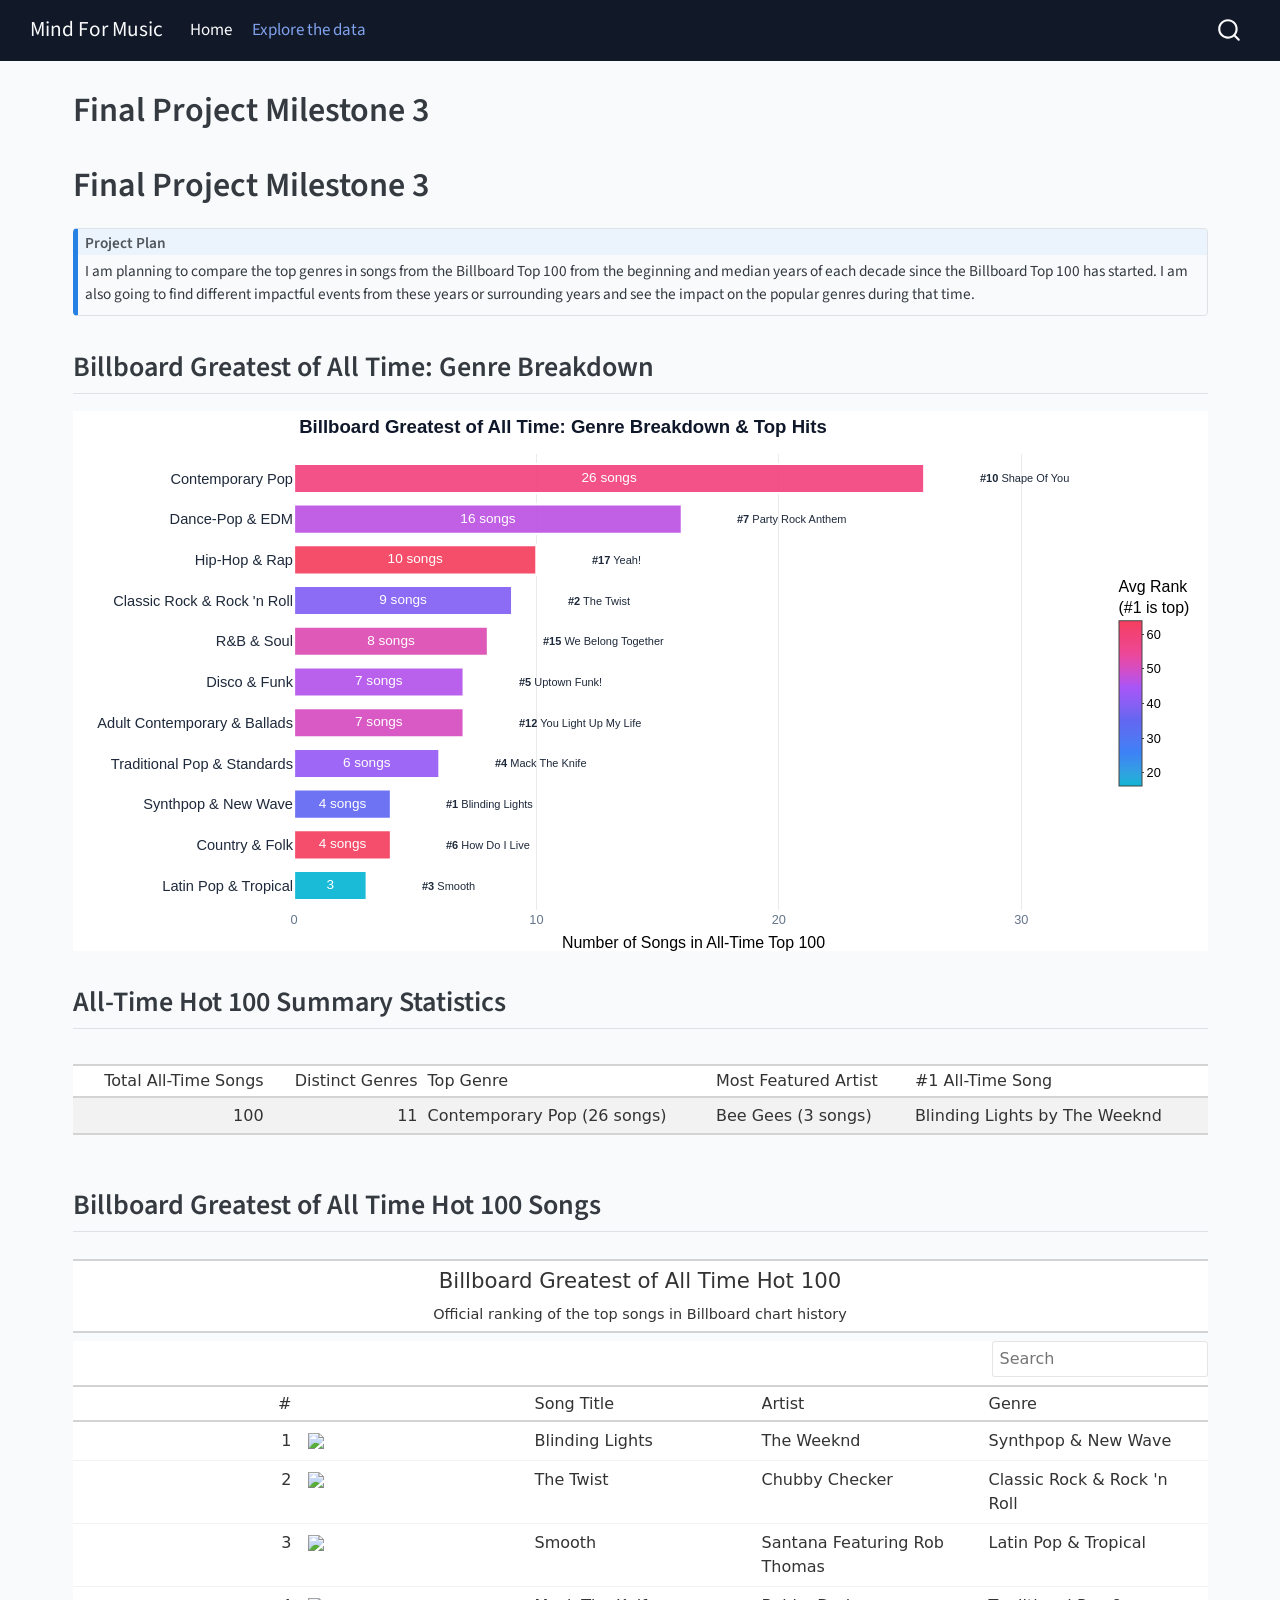
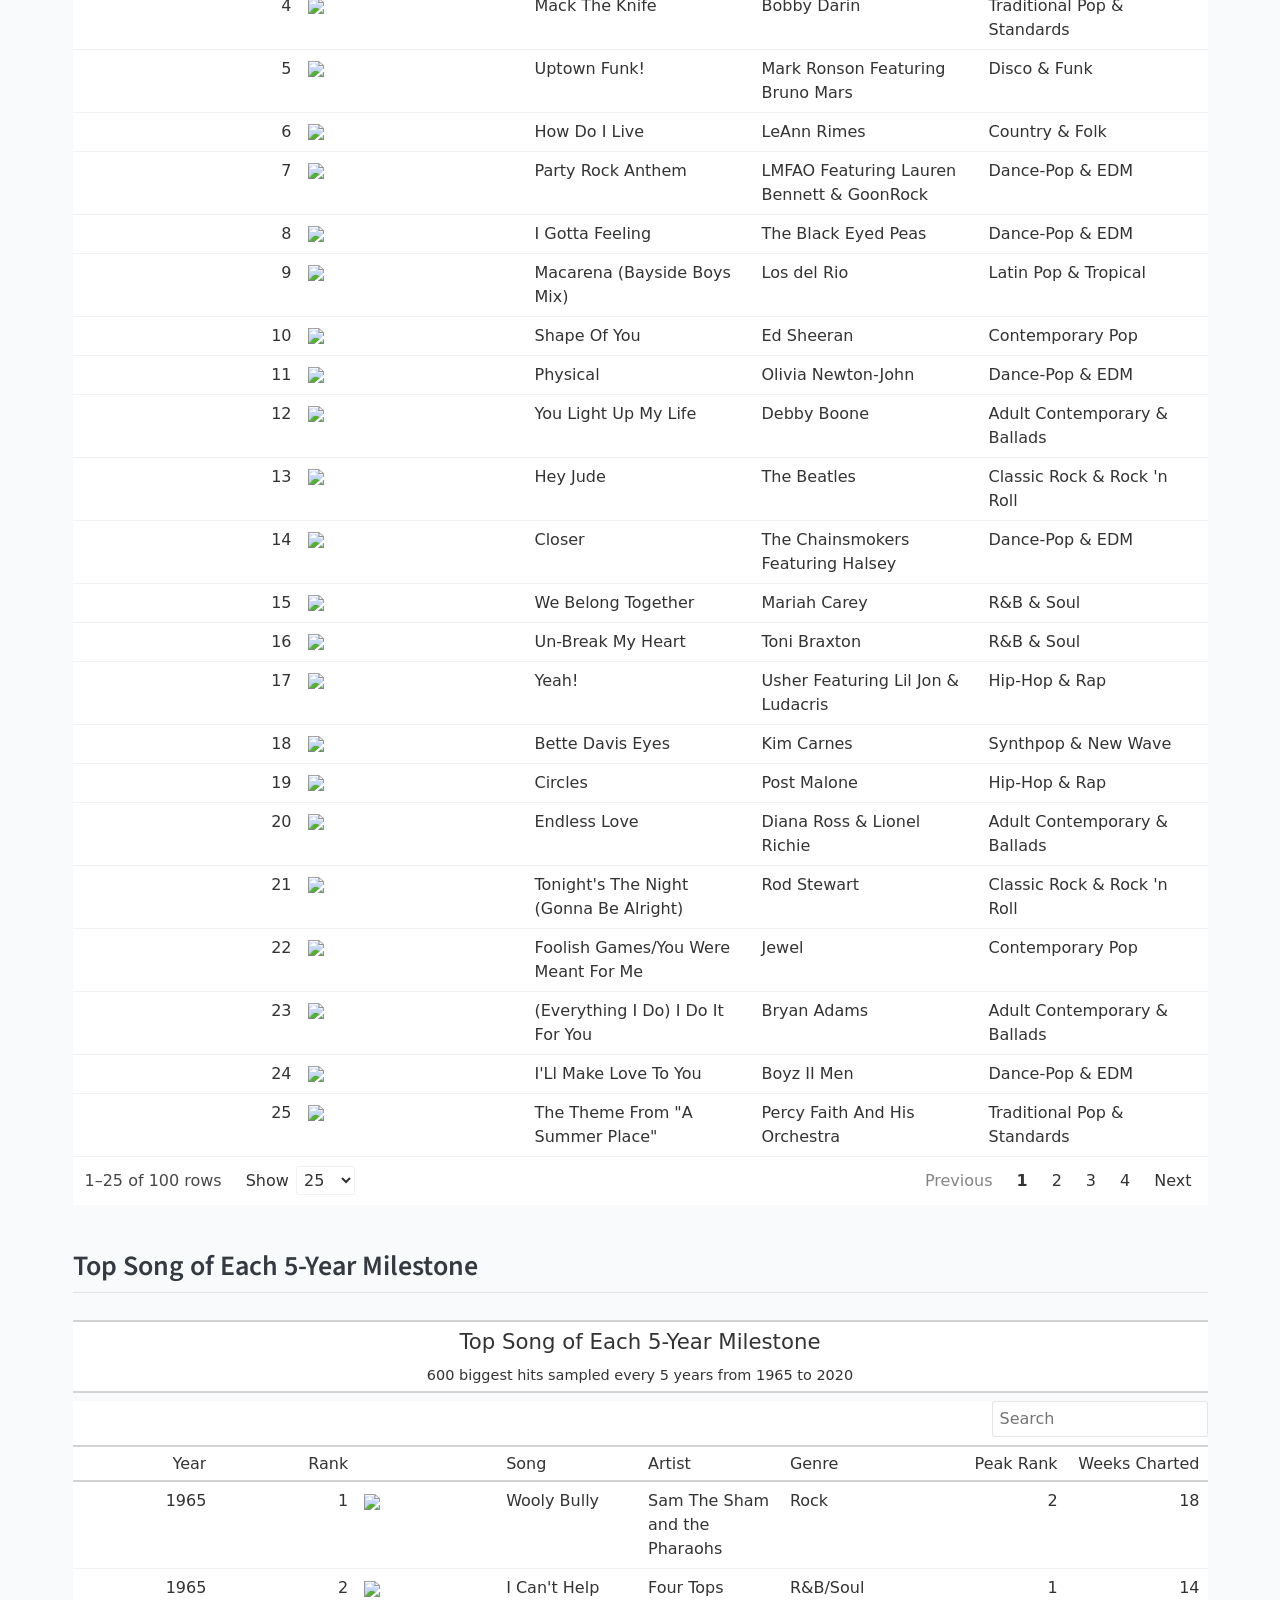
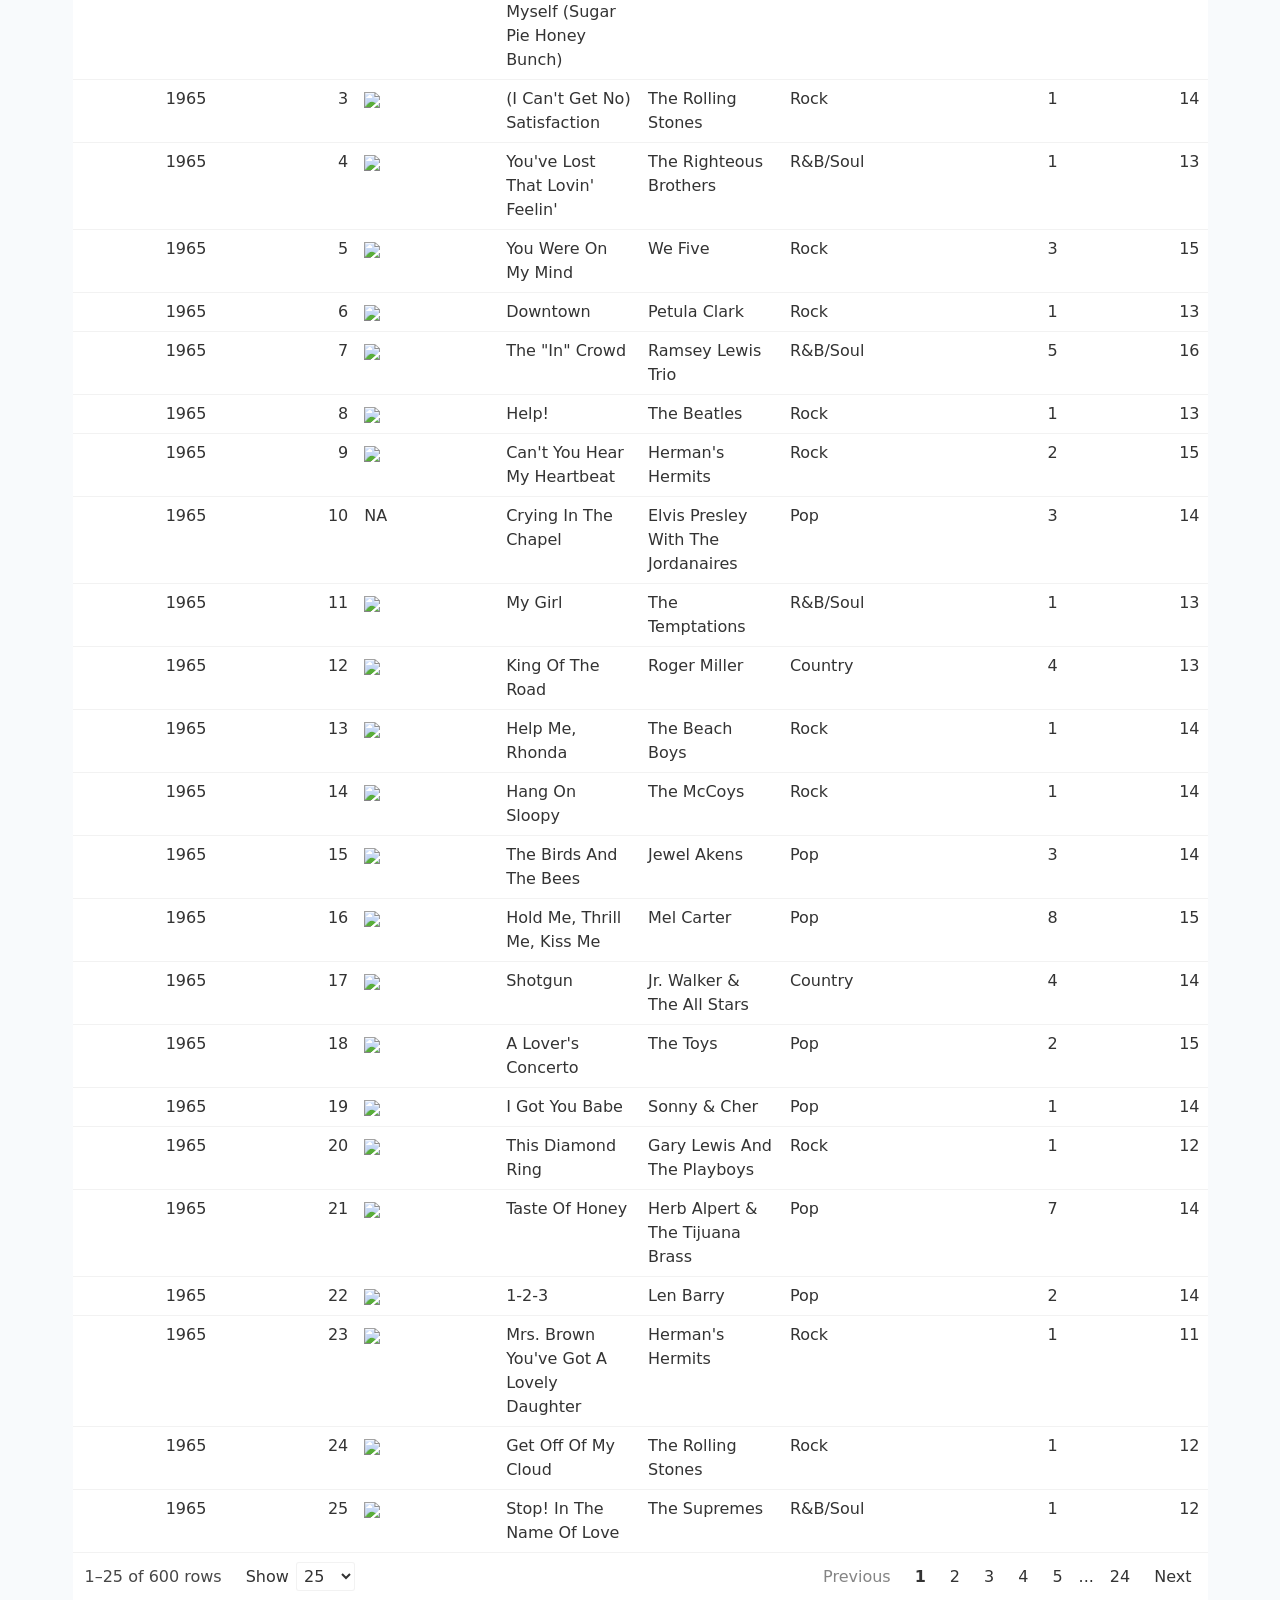
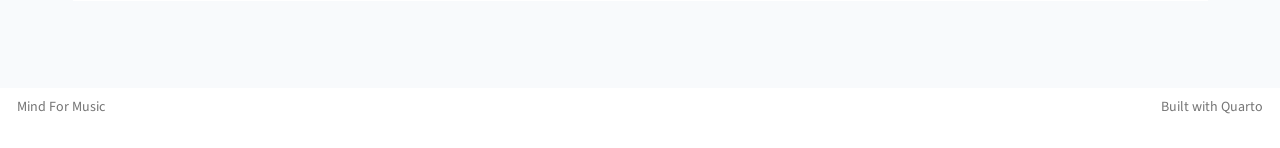
==== commit b12af3bb: "Built site for gh-pages" ====
--- a/project.html
+++ b/project.html
@@ -129,22 +129,9 @@
 <div id="quarto-content" class="quarto-container page-columns page-rows-contents page-layout-full page-navbar">
 <!-- sidebar -->
 <!-- margin-sidebar -->
-    <div id="quarto-margin-sidebar" class="sidebar margin-sidebar">
-        <nav id="TOC" role="doc-toc" class="toc-active">
-    <h2 id="toc-title">On this page</h2>
-   
-  <ul>
-  <li><a href="#final-project-milestone-3" id="toc-final-project-milestone-3" class="nav-link active" data-scroll-target="#final-project-milestone-3">Final Project Milestone 3</a>
-  <ul class="collapse">
-  <li><a href="#all-time-top-songs-genre-breakdown" id="toc-all-time-top-songs-genre-breakdown" class="nav-link" data-scroll-target="#all-time-top-songs-genre-breakdown">All-Time Top Songs: Genre Breakdown</a></li>
-  <li><a href="#billboard-top-100-songs-of-all-time" id="toc-billboard-top-100-songs-of-all-time" class="nav-link" data-scroll-target="#billboard-top-100-songs-of-all-time">Billboard Top 100 Songs of All Time</a></li>
-  <li><a href="#top-song-of-each-5-year-milestone" id="toc-top-song-of-each-5-year-milestone" class="nav-link" data-scroll-target="#top-song-of-each-5-year-milestone">Top Song of Each 5-Year Milestone</a></li>
-  </ul></li>
-  </ul>
-</nav>
-    </div>
+    
 <!-- main -->
-<main class="content column-page-left" id="quarto-document-content">
+<main class="content column-page" id="quarto-document-content">
 
 <header id="title-block-header" class="quarto-title-block default">
 <div class="quarto-title">
@@ -153,7 +140,7 @@
 
 
 
-<div class="quarto-title-meta column-page-left">
+<div class="quarto-title-meta column-page">
 
     
   
@@ -180,36 +167,36 @@
 <p>I am planning to compare the top genres in songs from the Billboard Top 100 from the beginning and median years of each decade since the Billboard Top 100 has started. I am also going to find different impactful events from these years or surrounding years and see the impact on the popular genres during that time.</p>
 </div>
 </div>
-<section id="all-time-top-songs-genre-breakdown" class="level2">
-<h2 class="anchored" data-anchor-id="all-time-top-songs-genre-breakdown">All-Time Top Songs: Genre Breakdown</h2>
+<section id="billboard-greatest-of-all-time-genre-breakdown" class="level2">
+<h2 class="anchored" data-anchor-id="billboard-greatest-of-all-time-genre-breakdown">Billboard Greatest of All Time: Genre Breakdown</h2>
 <div class="cell">
 <div class="cell-output-display">
-<div id="htmlwidget-2e50f4b95af3ba964ecc" style="width:100%;height:650px;" class="plotly html-widget"></div>
-<script type="application/json" data-for="htmlwidget-2e50f4b95af3ba964ecc">{"x":{"data":[{"orientation":"v","width":3,"base":0.64000000000000001,"x":[1.5],"y":[0.71999999999999986],"text":"🎵 <b>Latin Pop & Tropical<\/b><br>━━━━━━━━━━━━━━━━━━<br>📊 Songs in All-Time Top 100: <b>3<\/b><br>📈 Average All-Time Rank: <b>#16.3<\/b><br>⭐ Highest Hit: <b>#3<\/b> Smooth (Santana Featuring Rob Thomas)<br>🔻 Lowest Hit: <b>#37<\/b> Despacito (Luis Fonsi & Daddy Yankee Featuring Justin Bieber)","type":"bar","textposition":"none","marker":{"autocolorscale":false,"color":"rgba(6,182,212,0.92)","line":{"width":2.2677165354330708,"color":"rgba(255,255,255,1)"}},"showlegend":false,"xaxis":"x","yaxis":"y","hoverinfo":"text","frame":null},{"orientation":"v","width":4,"base":2.6400000000000001,"x":[2],"y":[0.71999999999999975],"text":"🎵 <b>Synthpop & New Wave<\/b><br>━━━━━━━━━━━━━━━━━━<br>📊 Songs in All-Time Top 100: <b>4<\/b><br>📈 Average All-Time Rank: <b>#34.8<\/b><br>⭐ Highest Hit: <b>#1<\/b> Blinding Lights (The Weeknd)<br>🔻 Lowest Hit: <b>#64<\/b> Call Me (Blondie)","type":"bar","textposition":"none","marker":{"autocolorscale":false,"color":"rgba(97,104,241,0.92)","line":{"width":2.2677165354330708,"color":"rgba(255,255,255,1)"}},"showlegend":false,"xaxis":"x","yaxis":"y","hoverinfo":"text","frame":null},{"orientation":"v","width":9,"base":7.6399999999999997,"x":[4.5],"y":[0.71999999999999975],"text":"🎵 <b>Classic Rock & Rock 'n Roll<\/b><br>━━━━━━━━━━━━━━━━━━<br>📊 Songs in All-Time Top 100: <b>9<\/b><br>📈 Average All-Time Rank: <b>#39.3<\/b><br>⭐ Highest Hit: <b>#2<\/b> The Twist (Chubby Checker)<br>🔻 Lowest Hit: <b>#80<\/b> I Love Rock 'N Roll (Joan Jett & The Blackhearts)","type":"bar","textposition":"none","marker":{"autocolorscale":false,"color":"rgba(131,96,244,0.92)","line":{"width":2.2677165354330708,"color":"rgba(255,255,255,1)"}},"showlegend":false,"xaxis":"x","yaxis":"y","hoverinfo":"text","frame":null},{"orientation":"v","width":6,"base":3.6400000000000001,"x":[3],"y":[0.7200000000000002],"text":"🎵 <b>Traditional Pop & Standards<\/b><br>━━━━━━━━━━━━━━━━━━<br>📊 Songs in All-Time Top 100: <b>6<\/b><br>📈 Average All-Time Rank: <b>#42.2<\/b><br>⭐ Highest Hit: <b>#4<\/b> Mack The Knife (Bobby Darin)<br>🔻 Lowest Hit: <b>#90<\/b> Sugar, Sugar (The Archies)","type":"bar","textposition":"none","marker":{"autocolorscale":false,"color":"rgba(151,91,245,0.92)","line":{"width":2.2677165354330708,"color":"rgba(255,255,255,1)"}},"showlegend":false,"xaxis":"x","yaxis":"y","hoverinfo":"text","frame":null},{"orientation":"v","width":7,"base":5.6399999999999997,"x":[3.5],"y":[0.72000000000000064],"text":"🎵 <b>Disco & Funk<\/b><br>━━━━━━━━━━━━━━━━━━<br>📊 Songs in All-Time Top 100: <b>7<\/b><br>📈 Average All-Time Rank: <b>#46<\/b><br>⭐ Highest Hit: <b>#5<\/b> Uptown Funk! (Mark Ronson Featuring Bruno Mars)<br>🔻 Lowest Hit: <b>#96<\/b> Hot Stuff (Donna Summer)","type":"bar","textposition":"none","marker":{"autocolorscale":false,"color":"rgba(180,83,235,0.92)","line":{"width":2.2677165354330708,"color":"rgba(255,255,255,1)"}},"showlegend":false,"xaxis":"x","yaxis":"y","hoverinfo":"text","frame":null},{"orientation":"v","width":16,"base":9.6400000000000006,"x":[8],"y":[0.71999999999999886],"text":"🎵 <b>Dance-Pop & EDM<\/b><br>━━━━━━━━━━━━━━━━━━<br>📊 Songs in All-Time Top 100: <b>16<\/b><br>📈 Average All-Time Rank: <b>#46.8<\/b><br>⭐ Highest Hit: <b>#7<\/b> Party Rock Anthem (LMFAO Featuring Lauren Bennett & GoonRock)<br>🔻 Lowest Hit: <b>#84<\/b> Moves Like Jagger (Maroon 5 Featuring Christina Aguilera)","type":"bar","textposition":"none","marker":{"autocolorscale":false,"color":"rgba(188,82,227,0.92)","line":{"width":2.2677165354330708,"color":"rgba(255,255,255,1)"}},"showlegend":false,"xaxis":"x","yaxis":"y","hoverinfo":"text","frame":null},{"orientation":"v","width":7,"base":4.6399999999999997,"x":[3.5],"y":[0.72000000000000064],"text":"🎵 <b>Adult Contemporary & Ballads<\/b><br>━━━━━━━━━━━━━━━━━━<br>📊 Songs in All-Time Top 100: <b>7<\/b><br>📈 Average All-Time Rank: <b>#50.4<\/b><br>⭐ Highest Hit: <b>#12<\/b> You Light Up My Life (Debby Boone)<br>🔻 Lowest Hit: <b>#89<\/b> Upside Down (Diana Ross)","type":"bar","textposition":"none","marker":{"autocolorscale":false,"color":"rgba(214,77,191,0.92)","line":{"width":2.2677165354330708,"color":"rgba(255,255,255,1)"}},"showlegend":false,"xaxis":"x","yaxis":"y","hoverinfo":"text","frame":null},{"orientation":"v","width":8,"base":6.6399999999999997,"x":[4],"y":[0.72000000000000064],"text":"🎵 <b>R&B & Soul<\/b><br>━━━━━━━━━━━━━━━━━━<br>📊 Songs in All-Time Top 100: <b>8<\/b><br>📈 Average All-Time Rank: <b>#51.5<\/b><br>⭐ Highest Hit: <b>#15<\/b> We Belong Together (Mariah Carey)<br>🔻 Lowest Hit: <b>#93<\/b> I Heard It Through The Grapevine (Marvin Gaye)","type":"bar","textposition":"none","marker":{"autocolorscale":false,"color":"rgba(221,75,180,0.92)","line":{"width":2.2677165354330708,"color":"rgba(255,255,255,1)"}},"showlegend":false,"xaxis":"x","yaxis":"y","hoverinfo":"text","frame":null},{"orientation":"v","width":26,"base":10.640000000000001,"x":[13],"y":[0.71999999999999886],"text":"🎵 <b>Contemporary Pop<\/b><br>━━━━━━━━━━━━━━━━━━<br>📊 Songs in All-Time Top 100: <b>26<\/b><br>📈 Average All-Time Rank: <b>#58.8<\/b><br>⭐ Highest Hit: <b>#10<\/b> Shape Of You (Ed Sheeran)<br>🔻 Lowest Hit: <b>#100<\/b> You're So Vain (Carly Simon)","type":"bar","textposition":"none","marker":{"autocolorscale":false,"color":"rgba(241,68,125,0.92)","line":{"width":2.2677165354330708,"color":"rgba(255,255,255,1)"}},"showlegend":false,"xaxis":"x","yaxis":"y","hoverinfo":"text","frame":null},{"orientation":"v","width":4,"base":1.6400000000000001,"x":[2],"y":[0.71999999999999975],"text":"🎵 <b>Country & Folk<\/b><br>━━━━━━━━━━━━━━━━━━<br>📊 Songs in All-Time Top 100: <b>4<\/b><br>📈 Average All-Time Rank: <b>#63.5<\/b><br>⭐ Highest Hit: <b>#6<\/b> How Do I Live (LeAnn Rimes)<br>🔻 Lowest Hit: <b>#94<\/b> You're Still The One (Shania Twain)","type":"bar","textposition":"none","marker":{"autocolorscale":false,"color":"rgba(244,63,96,0.92)","line":{"width":2.2677165354330708,"color":"rgba(255,255,255,1)"}},"showlegend":false,"xaxis":"x","yaxis":"y","hoverinfo":"text","frame":null},{"orientation":"v","width":10,"base":8.6400000000000006,"x":[5],"y":[0.71999999999999886],"text":"🎵 <b>Hip-Hop & Rap<\/b><br>━━━━━━━━━━━━━━━━━━<br>📊 Songs in All-Time Top 100: <b>10<\/b><br>📈 Average All-Time Rank: <b>#63.8<\/b><br>⭐ Highest Hit: <b>#17<\/b> Yeah! (Usher Featuring Lil Jon & Ludacris)<br>🔻 Lowest Hit: <b>#98<\/b> Gangsta's Paradise (Coolio Featuring L.V.)","type":"bar","textposition":"none","marker":{"autocolorscale":false,"color":"rgba(244,63,94,0.92)","line":{"width":2.2677165354330708,"color":"rgba(255,255,255,1)"}},"showlegend":false,"xaxis":"x","yaxis":"y","hoverinfo":"text","frame":null},{"x":[1.5,2,2,3,3.5,3.5,4,4.5,5,8,13],"y":[1,2,3,4,5,6,7,8,9,10,11],"text":["3","4 songs","4 songs","6 songs","7 songs","7 songs","8 songs","9 songs","10 songs","16 songs","26 songs"],"hovertext":["🎵 <b>Latin Pop & Tropical<\/b><br>━━━━━━━━━━━━━━━━━━<br>📊 Songs in All-Time Top 100: <b>3<\/b><br>📈 Average All-Time Rank: <b>#16.3<\/b><br>⭐ Highest Hit: <b>#3<\/b> Smooth (Santana Featuring Rob Thomas)<br>🔻 Lowest Hit: <b>#37<\/b> Despacito (Luis Fonsi & Daddy Yankee Featuring Justin Bieber)","🎵 <b>Country & Folk<\/b><br>━━━━━━━━━━━━━━━━━━<br>📊 Songs in All-Time Top 100: <b>4<\/b><br>📈 Average All-Time Rank: <b>#63.5<\/b><br>⭐ Highest Hit: <b>#6<\/b> How Do I Live (LeAnn Rimes)<br>🔻 Lowest Hit: <b>#94<\/b> You're Still The One (Shania Twain)","🎵 <b>Synthpop & New Wave<\/b><br>━━━━━━━━━━━━━━━━━━<br>📊 Songs in All-Time Top 100: <b>4<\/b><br>📈 Average All-Time Rank: <b>#34.8<\/b><br>⭐ Highest Hit: <b>#1<\/b> Blinding Lights (The Weeknd)<br>🔻 Lowest Hit: <b>#64<\/b> Call Me (Blondie)","🎵 <b>Traditional Pop & Standards<\/b><br>━━━━━━━━━━━━━━━━━━<br>📊 Songs in All-Time Top 100: <b>6<\/b><br>📈 Average All-Time Rank: <b>#42.2<\/b><br>⭐ Highest Hit: <b>#4<\/b> Mack The Knife (Bobby Darin)<br>🔻 Lowest Hit: <b>#90<\/b> Sugar, Sugar (The Archies)","🎵 <b>Adult Contemporary & Ballads<\/b><br>━━━━━━━━━━━━━━━━━━<br>📊 Songs in All-Time Top 100: <b>7<\/b><br>📈 Average All-Time Rank: <b>#50.4<\/b><br>⭐ Highest Hit: <b>#12<\/b> You Light Up My Life (Debby Boone)<br>🔻 Lowest Hit: <b>#89<\/b> Upside Down (Diana Ross)","🎵 <b>Disco & Funk<\/b><br>━━━━━━━━━━━━━━━━━━<br>📊 Songs in All-Time Top 100: <b>7<\/b><br>📈 Average All-Time Rank: <b>#46<\/b><br>⭐ Highest Hit: <b>#5<\/b> Uptown Funk! (Mark Ronson Featuring Bruno Mars)<br>🔻 Lowest Hit: <b>#96<\/b> Hot Stuff (Donna Summer)","🎵 <b>R&B & Soul<\/b><br>━━━━━━━━━━━━━━━━━━<br>📊 Songs in All-Time Top 100: <b>8<\/b><br>📈 Average All-Time Rank: <b>#51.5<\/b><br>⭐ Highest Hit: <b>#15<\/b> We Belong Together (Mariah Carey)<br>🔻 Lowest Hit: <b>#93<\/b> I Heard It Through The Grapevine (Marvin Gaye)","🎵 <b>Classic Rock & Rock 'n Roll<\/b><br>━━━━━━━━━━━━━━━━━━<br>📊 Songs in All-Time Top 100: <b>9<\/b><br>📈 Average All-Time Rank: <b>#39.3<\/b><br>⭐ Highest Hit: <b>#2<\/b> The Twist (Chubby Checker)<br>🔻 Lowest Hit: <b>#80<\/b> I Love Rock 'N Roll (Joan Jett & The Blackhearts)","🎵 <b>Hip-Hop & Rap<\/b><br>━━━━━━━━━━━━━━━━━━<br>📊 Songs in All-Time Top 100: <b>10<\/b><br>📈 Average All-Time Rank: <b>#63.8<\/b><br>⭐ Highest Hit: <b>#17<\/b> Yeah! (Usher Featuring Lil Jon & Ludacris)<br>🔻 Lowest Hit: <b>#98<\/b> Gangsta's Paradise (Coolio Featuring L.V.)","🎵 <b>Dance-Pop & EDM<\/b><br>━━━━━━━━━━━━━━━━━━<br>📊 Songs in All-Time Top 100: <b>16<\/b><br>📈 Average All-Time Rank: <b>#46.8<\/b><br>⭐ Highest Hit: <b>#7<\/b> Party Rock Anthem (LMFAO Featuring Lauren Bennett & GoonRock)<br>🔻 Lowest Hit: <b>#84<\/b> Moves Like Jagger (Maroon 5 Featuring Christina Aguilera)","🎵 <b>Contemporary Pop<\/b><br>━━━━━━━━━━━━━━━━━━<br>📊 Songs in All-Time Top 100: <b>26<\/b><br>📈 Average All-Time Rank: <b>#58.8<\/b><br>⭐ Highest Hit: <b>#10<\/b> Shape Of You (Ed Sheeran)<br>🔻 Lowest Hit: <b>#100<\/b> You're So Vain (Carly Simon)"],"textfont":{"size":13.606299212598428,"color":"rgba(255,255,255,1)"},"type":"scatter","mode":"text","hoveron":"points","showlegend":false,"xaxis":"x","yaxis":"y","hoverinfo":"text","frame":null},{"x":[0],"y":[1],"name":"8b9c2028597f2bad70d2f44a93f83631","type":"scatter","mode":"markers","opacity":0,"hoverinfo":"skip","showlegend":false,"marker":{"color":[0,1],"colorscale":[[0,"#06B6D4"],[0.0033444816053511471,"#0BB5D5"],[0.0066889632107023696,"#0FB4D5"],[0.010033444816053517,"#12B3D6"],[0.013377926421404665,"#15B3D6"],[0.016722408026755887,"#17B2D7"],[0.020066889632107034,"#1AB1D8"],[0.023411371237458182,"#1CB0D8"],[0.026755852842809402,"#1EAFD9"],[0.03010033444816055,"#1FAED9"],[0.033444816053511697,"#21ADDA"],[0.036789297658862845,"#22ADDA"],[0.040133779264214069,"#24ACDB"],[0.043478260869565216,"#25ABDC"],[0.046822742474916364,"#26AADC"],[0.050167224080267581,"#28A9DD"],[0.053511705685618728,"#29A8DD"],[0.056856187290969876,"#2AA8DE"],[0.0602006688963211,"#2BA7DE"],[0.063545150501672254,"#2CA6DF"],[0.066889632107023395,"#2DA5E0"],[0.070234113712374549,"#2EA4E0"],[0.073578595317725759,"#2EA3E1"],[0.076923076923076913,"#2FA2E1"],[0.080267558528428054,"#30A2E2"],[0.083612040133779278,"#31A1E2"],[0.086956521739130432,"#31A0E3"],[0.090301003344481573,"#329FE4"],[0.093645484949832797,"#339EE4"],[0.096989966555183951,"#339DE5"],[0.10033444816053509,"#349CE5"],[0.10367892976588632,"#349BE6"],[0.10702341137123746,"#359BE6"],[0.11036789297658861,"#359AE7"],[0.11371237458193983,"#3699E8"],[0.11705685618729098,"#3698E8"],[0.12040133779264213,"#3797E9"],[0.12374581939799335,"#3796E9"],[0.12709030100334451,"#3795EA"],[0.13043478260869565,"#3894EA"],[0.13377926421404687,"#3894EB"],[0.13712374581939801,"#3893EC"],[0.14046822742474915,"#3992EC"],[0.14381270903010038,"#3991ED"],[0.14715719063545152,"#3990ED"],[0.15050167224080269,"#3A8FEE"],[0.15384615384615391,"#3A8EEE"],[0.15719063545150505,"#3A8DEF"],[0.16053511705685619,"#3A8DEF"],[0.16387959866220733,"#3A8CF0"],[0.1672240802675585,"#3A8BF1"],[0.1705685618729097,"#3B8AF1"],[0.17391304347826086,"#3B89F2"],[0.17725752508361201,"#3B88F2"],[0.18060200668896323,"#3B87F3"],[0.18394648829431437,"#3B86F3"],[0.18729096989966551,"#3B85F4"],[0.19063545150501673,"#3B85F4"],[0.1939799331103679,"#3B84F5"],[0.19732441471571904,"#3B83F6"],[0.20066889632107027,"#3B82F6"],[0.20401337792642141,"#3C81F6"],[0.20735785953177255,"#3D81F6"],[0.21070234113712377,"#3E81F6"],[0.21404682274247491,"#3F80F6"],[0.21739130434782608,"#4080F6"],[0.2207357859531773,"#417FF5"],[0.22408026755852845,"#427FF5"],[0.22742474916387959,"#437EF5"],[0.23076923076923081,"#447EF5"],[0.23411371237458195,"#447DF5"],[0.23745819397993309,"#457DF5"],[0.24080267558528431,"#467DF5"],[0.24414715719063548,"#477CF5"],[0.24749163879598662,"#487CF5"],[0.25083612040133785,"#487BF5"],[0.25418060200668902,"#497BF5"],[0.25752508361204013,"#4A7AF5"],[0.26086956521739135,"#4B7AF4"],[0.26421404682274241,"#4B79F4"],[0.26755852842809363,"#4C79F4"],[0.27090301003344486,"#4D78F4"],[0.27424749163879597,"#4E78F4"],[0.27759197324414719,"#4E78F4"],[0.28093645484949831,"#4F77F4"],[0.28428093645484948,"#5077F4"],[0.2876254180602007,"#5076F4"],[0.29096989966555181,"#5176F4"],[0.29431438127090298,"#5275F4"],[0.2976588628762542,"#5275F4"],[0.30100334448160537,"#5374F3"],[0.30434782608695649,"#5474F3"],[0.30769230769230771,"#5473F3"],[0.31103678929765888,"#5573F3"],[0.31438127090300999,"#5572F3"],[0.31772575250836121,"#5672F3"],[0.32107023411371238,"#5772F3"],[0.32441471571906355,"#5771F3"],[0.32775919732441477,"#5871F3"],[0.331103678929766,"#5870F3"],[0.33444816053511706,"#5970F3"],[0.33779264214046828,"#596FF3"],[0.3411371237458195,"#5A6FF2"],[0.34448160535117056,"#5B6EF2"],[0.34782608695652162,"#5B6EF2"],[0.35117056856187301,"#5C6DF2"],[0.35451505016722407,"#5C6DF2"],[0.35785953177257518,"#5D6CF2"],[0.36120401337792651,"#5D6CF2"],[0.36454849498327763,"#5E6BF2"],[0.36789297658862868,"#5E6BF2"],[0.37123745819398002,"#5F6AF2"],[0.37458193979933113,"#5F6AF2"],[0.37792642140468219,"#6069F2"],[0.38127090301003358,"#6069F1"],[0.38461538461538464,"#6168F1"],[0.38795986622073569,"#6168F1"],[0.39130434782608708,"#6267F1"],[0.39464882943143814,"#6267F1"],[0.3979933110367892,"#6366F1"],[0.40133779264214059,"#6466F1"],[0.40468227424749165,"#6566F1"],[0.40802675585284276,"#6666F1"],[0.41137123745819398,"#6865F1"],[0.41471571906354521,"#6965F1"],[0.41806020066889626,"#6B65F2"],[0.42140468227424749,"#6C65F2"],[0.42474916387959871,"#6D64F2"],[0.42809364548494977,"#6F64F2"],[0.43143812709030099,"#7064F2"],[0.43478260869565222,"#7164F2"],[0.43812709030100327,"#7364F2"],[0.4414715719063545,"#7463F2"],[0.44481605351170572,"#7563F2"],[0.44816053511705678,"#7663F2"],[0.451505016722408,"#7863F3"],[0.45484949832775923,"#7962F3"],[0.45819397993311034,"#7A62F3"],[0.46153846153846156,"#7B62F3"],[0.46488294314381279,"#7D62F3"],[0.46822742474916385,"#7E61F3"],[0.47157190635451507,"#7F61F3"],[0.47491638795986629,"#8061F3"],[0.47826086956521735,"#8161F3"],[0.48160535117056857,"#8360F3"],[0.4849498327759198,"#8460F4"],[0.48829431438127086,"#8560F4"],[0.49163879598662208,"#8660F4"],[0.4949832775919733,"#875FF4"],[0.49832775919732442,"#885FF4"],[0.50167224080267558,"#895FF4"],[0.50501672240802686,"#8A5EF4"],[0.50836120401337792,"#8C5EF4"],[0.51170568561872909,"#8D5EF4"],[0.51505016722408037,"#8E5EF4"],[0.51839464882943143,"#8F5DF5"],[0.52173913043478259,"#905DF5"],[0.52508361204013387,"#915DF5"],[0.52842809364548493,"#925CF5"],[0.53177257525083621,"#935CF5"],[0.53511705685618738,"#945CF5"],[0.53846153846153844,"#955BF5"],[0.54180602006688972,"#965BF5"],[0.54515050167224088,"#975BF5"],[0.54849498327759194,"#985AF5"],[0.55183946488294322,"#995AF6"],[0.55518394648829439,"#9B5AF6"],[0.55852842809364545,"#9C59F6"],[0.56187290969899661,"#9D59F6"],[0.56521739130434789,"#9E59F6"],[0.56856187290969895,"#9F58F6"],[0.57190635451505012,"#A058F6"],[0.5752508361204014,"#A158F6"],[0.57859531772575257,"#A257F6"],[0.58193979933110362,"#A357F6"],[0.58528428093645501,"#A457F7"],[0.58862876254180607,"#A556F7"],[0.59197324414715713,"#A656F7"],[0.59531772575250852,"#A756F7"],[0.59866220735785958,"#A855F7"],[0.60200668896321063,"#A955F6"],[0.60535117056856202,"#AB55F4"],[0.60869565217391308,"#AC54F3"],[0.61204013377926414,"#AE54F1"],[0.61538461538461553,"#B054F0"],[0.61872909698996659,"#B154EE"],[0.62207357859531764,"#B353EC"],[0.62541806020066892,"#B453EB"],[0.62876254180602009,"#B653E9"],[0.63210702341137115,"#B753E8"],[0.63545150501672243,"#B952E6"],[0.6387959866220736,"#BA52E4"],[0.64214046822742465,"#BC52E3"],[0.64548494983277593,"#BD52E1"],[0.6488294314381271,"#BE51E0"],[0.65217391304347816,"#C051DE"],[0.65551839464882944,"#C151DC"],[0.65886287625418061,"#C251DB"],[0.66220735785953178,"#C450D9"],[0.66555183946488294,"#C550D8"],[0.66889632107023422,"#C650D6"],[0.67224080267558528,"#C750D4"],[0.67558528428093667,"#C950D3"],[0.67892976588628773,"#CA4FD1"],[0.68227424749163879,"#CB4FD0"],[0.68561872909699018,"#CC4FCE"],[0.68896321070234123,"#CD4FCD"],[0.6923076923076924,"#CE4ECB"],[0.69565217391304346,"#CF4EC9"],[0.69899665551839485,"#D14EC8"],[0.70234113712374591,"#D24EC6"],[0.70568561872909696,"#D34EC5"],[0.70903010033444835,"#D44DC3"],[0.71237458193979941,"#D54DC2"],[0.71571906354515047,"#D64DC0"],[0.71906354515050186,"#D74DBE"],[0.72240802675585292,"#D84CBD"],[0.72575250836120397,"#D94CBB"],[0.72909698996655536,"#DA4CBA"],[0.73244147157190642,"#DB4CB8"],[0.73578595317725748,"#DC4CB7"],[0.73913043478260887,"#DD4BB5"],[0.74247491638795993,"#DE4BB4"],[0.74581939799331098,"#DE4BB2"],[0.74916387959866237,"#DF4BB0"],[0.75250836120401343,"#E04BAF"],[0.75585284280936449,"#E14AAD"],[0.75919732441471588,"#E24AAC"],[0.76254180602006694,"#E34AAA"],[0.76588628762541799,"#E44AA9"],[0.76923076923076938,"#E54AA7"],[0.77257525083612044,"#E549A6"],[0.77591973244147161,"#E649A4"],[0.77926421404682289,"#E749A3"],[0.78260869565217406,"#E849A1"],[0.78595317725752512,"#E9499F"],[0.78929765886287639,"#EA499E"],[0.79264214046822756,"#EA489C"],[0.79598662207357862,"#EB489B"],[0.79933110367893001,"#EC4899"],[0.80267558528428107,"#EC4898"],[0.80602006688963213,"#EC4897"],[0.80936454849498352,"#ED4896"],[0.81270903010033457,"#ED4795"],[0.81605351170568563,"#ED4794"],[0.81939799331103702,"#ED4793"],[0.82274247491638808,"#ED4792"],[0.82608695652173914,"#ED4791"],[0.82943143812709053,"#EE4790"],[0.83277591973244158,"#EE468F"],[0.83612040133779264,"#EE468E"],[0.83946488294314403,"#EE468D"],[0.84280936454849509,"#EE468C"],[0.84615384615384615,"#EF468B"],[0.84949832775919754,"#EF468A"],[0.85284280936454859,"#EF4589"],[0.85618729096989965,"#EF4588"],[0.85953177257525104,"#EF4587"],[0.8628762541806021,"#EF4586"],[0.86622073578595316,"#EF4585"],[0.86956521739130455,"#F04584"],[0.8729096989966556,"#F04583"],[0.87625418060200677,"#F04482"],[0.87959866220735805,"#F04481"],[0.88294314381270922,"#F04480"],[0.88628762541806028,"#F0447F"],[0.88963210702341167,"#F1447E"],[0.89297658862876272,"#F1447D"],[0.89632107023411378,"#F1437C"],[0.89966555183946517,"#F1437C"],[0.90301003344481623,"#F1437B"],[0.90635451505016729,"#F1437A"],[0.90969899665551834,"#F14379"],[0.91304347826086973,"#F14378"],[0.91638795986622079,"#F24377"],[0.91973244147157185,"#F24276"],[0.92307692307692324,"#F24275"],[0.9264214046822743,"#F24274"],[0.92976588628762535,"#F24273"],[0.93311036789297674,"#F24272"],[0.9364548494983278,"#F24271"],[0.93979933110367886,"#F24270"],[0.94314381270903025,"#F2416F"],[0.94648829431438131,"#F3416E"],[0.94983277591973236,"#F3416D"],[0.95317725752508375,"#F3416C"],[0.95652173913043481,"#F3416B"],[0.95986622073578598,"#F3416A"],[0.96321070234113726,"#F34169"],[0.96655518394648843,"#F34068"],[0.96989966555183948,"#F34067"],[0.97324414715719088,"#F34066"],[0.97658862876254193,"#F34065"],[0.97993311036789299,"#F44064"],[0.98327759197324438,"#F44063"],[0.98662207357859544,"#F44062"],[0.98996655518394649,"#F43F61"],[0.99331103678929789,"#F43F60"],[0.99665551839464894,"#F43F5F"],[1,"#F43F5E"]],"colorbar":{"bgcolor":null,"bordercolor":null,"borderwidth":0,"thickness":23.039999999999996,"title":"Avg Rank<br />(#1 is top)","titlefont":{"color":"rgba(0,0,0,1)","family":"","size":15.940224159402241},"tickmode":"array","ticktext":["20","30","40","50","60"],"tickvals":[0.079301754385964887,0.28912631578947362,0.49895087719298242,0.70877543859649128,0.91859999999999997],"tickfont":{"color":"rgba(0,0,0,1)","family":"","size":12.7521793275218},"ticklen":2,"len":0.5}},"xaxis":"x","yaxis":"y","frame":null}],"layout":{"margin":{"t":42.567040265670407,"r":7.9701120797011216,"b":40.647571606475722,"l":216.5213781652138},"paper_bgcolor":"rgba(255,255,255,1)","font":{"color":"rgba(0,0,0,1)","family":"","size":15.940224159402241},"title":{"text":"<b> Billboard Greatest of All Time: Genre Breakdown & Top Hits <\/b>","font":{"color":"rgba(15,23,42,1)","family":"","size":18.596928185969286},"x":0,"xref":"paper"},"xaxis":{"domain":[0,1],"automargin":true,"type":"linear","autorange":false,"range":[0,39.520000000000003],"tickmode":"array","ticktext":["0","10","20","30"],"tickvals":[0,10,20,29.999999999999996],"categoryorder":"array","categoryarray":["0","10","20","30"],"nticks":null,"ticks":"","tickcolor":null,"ticklen":3.9850560398505603,"tickwidth":0,"showticklabels":true,"tickfont":{"color":"rgba(100,116,139,1)","family":"","size":12.7521793275218},"tickangle":-0,"showline":false,"linecolor":null,"linewidth":0,"showgrid":true,"gridcolor":"rgba(235,235,235,1)","gridwidth":0.72455564360919278,"zeroline":false,"anchor":"y","title":{"text":"Number of Songs in All-Time Top 100","font":{"color":"rgba(0,0,0,1)","family":"","size":15.940224159402241}},"hoverformat":".2f"},"yaxis":{"domain":[0,1],"automargin":true,"type":"linear","autorange":false,"range":[0.40000000000000002,11.6],"tickmode":"array","ticktext":["Latin Pop & Tropical","Country & Folk","Synthpop & New Wave","Traditional Pop & Standards","Adult Contemporary & Ballads","Disco & Funk","R&B & Soul","Classic Rock & Rock 'n Roll","Hip-Hop & Rap","Dance-Pop & EDM","Contemporary Pop"],"tickvals":[1,2,3,4,5,6,7,8,9,10,11],"categoryorder":"array","categoryarray":["Latin Pop & Tropical","Country & Folk","Synthpop & New Wave","Traditional Pop & Standards","Adult Contemporary & Ballads","Disco & Funk","R&B & Soul","Classic Rock & Rock 'n Roll","Hip-Hop & Rap","Dance-Pop & EDM","Contemporary Pop"],"nticks":null,"ticks":"","tickcolor":null,"ticklen":3.9850560398505608,"tickwidth":0,"showticklabels":true,"tickfont":{"color":"rgba(30,41,59,1)","family":"","size":14.611872146118724},"tickangle":-0,"showline":false,"linecolor":null,"linewidth":0,"showgrid":false,"gridcolor":null,"gridwidth":0,"zeroline":false,"anchor":"x","title":{"text":"","font":{"color":"rgba(0,0,0,1)","family":"","size":15.940224159402241}},"hoverformat":".2f"},"shapes":[],"showlegend":false,"legend":{"bgcolor":null,"bordercolor":null,"borderwidth":0,"font":{"color":"rgba(0,0,0,1)","family":"","size":12.7521793275218},"title":{"text":"Avg Rank<br />(#1 is top)","font":{"color":"rgba(0,0,0,1)","family":"","size":15.940224159402241}}},"hovermode":"closest","height":650,"barmode":"relative","autosize":true,"images":[{"source":"https://charts-static.billboard.com/img/1969/09/santana-84r-180x180.jpg","xref":"x","yref":"y","x":3.6000000000000001,"y":1,"sizex":1.3,"sizey":0.71999999999999997,"xanchor":"left","yanchor":"middle","sizing":"contain"},{"source":"https://charts-static.billboard.com/img/1997/06/leann-rimes-2c5-howdoilive-mrq-180x180.jpg","xref":"x","yref":"y","x":4.5999999999999996,"y":2,"sizex":1.3,"sizey":0.71999999999999997,"xanchor":"left","yanchor":"middle","sizing":"contain"},{"source":"https://charts-static.billboard.com/img/2019/12/the-weeknd-jlk-blindinglights-gfd-180x180.jpg","xref":"x","yref":"y","x":4.5999999999999996,"y":3,"sizex":1.3,"sizey":0.71999999999999997,"xanchor":"left","yanchor":"middle","sizing":"contain"},{"source":"https://cdn-images.dzcdn.net/images/cover/2a8e68501565e242cd50b8b3926cb352/250x250-000000-80-0-0.jpg","xref":"x","yref":"y","x":6.5999999999999996,"y":4,"sizex":1.3,"sizey":0.71999999999999997,"xanchor":"left","yanchor":"middle","sizing":"contain"},{"source":"https://cdn-images.dzcdn.net/images/cover/3e8f59fbcd5a37410b53db775b520000/250x250-000000-80-0-0.jpg","xref":"x","yref":"y","x":7.5999999999999996,"y":5,"sizex":1.3,"sizey":0.71999999999999997,"xanchor":"left","yanchor":"middle","sizing":"contain"},{"source":"https://charts-static.billboard.com/img/2014/11/mark-ronson-000-uptownfunk-fdz-180x180.jpg","xref":"x","yref":"y","x":7.5999999999999996,"y":6,"sizex":1.3,"sizey":0.71999999999999997,"xanchor":"left","yanchor":"middle","sizing":"contain"},{"source":"https://charts-static.billboard.com/img/1990/06/mariah-carey-qmg-180x180.jpg","xref":"x","yref":"y","x":8.5999999999999996,"y":7,"sizex":1.3,"sizey":0.71999999999999997,"xanchor":"left","yanchor":"middle","sizing":"contain"},{"source":"https://charts-static.billboard.com/img/1960/08/chubby-checker-000-thetwist-0xg-180x180.jpg","xref":"x","yref":"y","x":9.5999999999999996,"y":8,"sizex":1.3,"sizey":0.71999999999999997,"xanchor":"left","yanchor":"middle","sizing":"contain"},{"source":"https://charts-static.billboard.com/img/2004/01/usher-4g6-yeah-gh0-180x180.jpg","xref":"x","yref":"y","x":10.6,"y":9,"sizex":1.3,"sizey":0.71999999999999997,"xanchor":"left","yanchor":"middle","sizing":"contain"},{"source":"https://cdn-images.dzcdn.net/images/cover/995ce6975d5e725e5bc065ef3a219dd3/250x250-000000-80-0-0.jpg","xref":"x","yref":"y","x":16.600000000000001,"y":10,"sizex":1.3,"sizey":0.71999999999999997,"xanchor":"left","yanchor":"middle","sizing":"contain"},{"source":"https://charts-static.billboard.com/img/2017/01/ed-sheeran-5jf-shapeofyou-rjz-180x180.jpg","xref":"x","yref":"y","x":26.600000000000001,"y":11,"sizex":1.3,"sizey":0.71999999999999997,"xanchor":"left","yanchor":"middle","sizing":"contain"}],"annotations":[{"xref":"x","yref":"y","x":5.2000000000000002,"y":1,"text":"<b>#3<\/b> Smooth","showarrow":false,"xanchor":"left","yanchor":"middle","font":{"size":11,"color":"#1e293b"}},{"xref":"x","yref":"y","x":6.2000000000000002,"y":2,"text":"<b>#6<\/b> How Do I Live","showarrow":false,"xanchor":"left","yanchor":"middle","font":{"size":11,"color":"#1e293b"}},{"xref":"x","yref":"y","x":6.2000000000000002,"y":3,"text":"<b>#1<\/b> Blinding Lights","showarrow":false,"xanchor":"left","yanchor":"middle","font":{"size":11,"color":"#1e293b"}},{"xref":"x","yref":"y","x":8.1999999999999993,"y":4,"text":"<b>#4<\/b> Mack The Knife","showarrow":false,"xanchor":"left","yanchor":"middle","font":{"size":11,"color":"#1e293b"}},{"xref":"x","yref":"y","x":9.1999999999999993,"y":5,"text":"<b>#12<\/b> You Light Up My Life","showarrow":false,"xanchor":"left","yanchor":"middle","font":{"size":11,"color":"#1e293b"}},{"xref":"x","yref":"y","x":9.1999999999999993,"y":6,"text":"<b>#5<\/b> Uptown Funk!","showarrow":false,"xanchor":"left","yanchor":"middle","font":{"size":11,"color":"#1e293b"}},{"xref":"x","yref":"y","x":10.199999999999999,"y":7,"text":"<b>#15<\/b> We Belong Together","showarrow":false,"xanchor":"left","yanchor":"middle","font":{"size":11,"color":"#1e293b"}},{"xref":"x","yref":"y","x":11.199999999999999,"y":8,"text":"<b>#2<\/b> The Twist","showarrow":false,"xanchor":"left","yanchor":"middle","font":{"size":11,"color":"#1e293b"}},{"xref":"x","yref":"y","x":12.199999999999999,"y":9,"text":"<b>#17<\/b> Yeah!","showarrow":false,"xanchor":"left","yanchor":"middle","font":{"size":11,"color":"#1e293b"}},{"xref":"x","yref":"y","x":18.199999999999999,"y":10,"text":"<b>#7<\/b> Party Rock Anthem","showarrow":false,"xanchor":"left","yanchor":"middle","font":{"size":11,"color":"#1e293b"}},{"xref":"x","yref":"y","x":28.199999999999999,"y":11,"text":"<b>#10<\/b> Shape Of You","showarrow":false,"xanchor":"left","yanchor":"middle","font":{"size":11,"color":"#1e293b"}}]},"config":{"doubleClick":"reset","modeBarButtonsToAdd":["hoverclosest","hovercompare"],"showSendToCloud":false,"responsive":true},"source":"A","attrs":{"455f53ade5e8":{"x":{},"y":{},"fill":{},"text":{},"type":"bar"},"455f275afc19":{"x":{},"y":{},"fill":{},"text":{},"label":{}}},"cur_data":"455f53ade5e8","visdat":{"455f53ade5e8":["function (y) ","x"],"455f275afc19":["function (y) ","x"]},"highlight":{"on":"plotly_click","persistent":false,"dynamic":false,"selectize":false,"opacityDim":0.20000000000000001,"selected":{"opacity":1},"debounce":0},"shinyEvents":["plotly_hover","plotly_click","plotly_selected","plotly_relayout","plotly_brushed","plotly_brushing","plotly_clickannotation","plotly_doubleclick","plotly_deselect","plotly_afterplot","plotly_sunburstclick"],"base_url":"https://plot.ly"},"evals":[],"jsHooks":[]}</script>
+<div id="htmlwidget-ba51aad9a3a10fda5d7c" style="width:100%;height:540px;" class="plotly html-widget"></div>
+<script type="application/json" data-for="htmlwidget-ba51aad9a3a10fda5d7c">{"x":{"data":[{"orientation":"v","width":3,"base":0.64000000000000001,"x":[1.5],"y":[0.71999999999999986],"text":"🎵 <b>Latin Pop & Tropical<\/b><br>━━━━━━━━━━━━━━━━━━<br>📊 Songs in All-Time Top 100: <b>3<\/b><br>📈 Average All-Time Rank: <b>#16.3<\/b><br>⭐ Highest Hit: <b>#3<\/b> Smooth (Santana Featuring Rob Thomas)<br>🔻 Lowest Hit: <b>#37<\/b> Despacito (Luis Fonsi & Daddy Yankee Featuring Justin Bieber)","type":"bar","textposition":"none","marker":{"autocolorscale":false,"color":"rgba(6,182,212,0.92)","line":{"width":2.2677165354330708,"color":"rgba(255,255,255,1)"}},"showlegend":false,"xaxis":"x","yaxis":"y","hoverinfo":"text","frame":null},{"orientation":"v","width":4,"base":2.6400000000000001,"x":[2],"y":[0.71999999999999975],"text":"🎵 <b>Synthpop & New Wave<\/b><br>━━━━━━━━━━━━━━━━━━<br>📊 Songs in All-Time Top 100: <b>4<\/b><br>📈 Average All-Time Rank: <b>#34.8<\/b><br>⭐ Highest Hit: <b>#1<\/b> Blinding Lights (The Weeknd)<br>🔻 Lowest Hit: <b>#64<\/b> Call Me (Blondie)","type":"bar","textposition":"none","marker":{"autocolorscale":false,"color":"rgba(97,104,241,0.92)","line":{"width":2.2677165354330708,"color":"rgba(255,255,255,1)"}},"showlegend":false,"xaxis":"x","yaxis":"y","hoverinfo":"text","frame":null},{"orientation":"v","width":9,"base":7.6399999999999997,"x":[4.5],"y":[0.71999999999999975],"text":"🎵 <b>Classic Rock & Rock 'n Roll<\/b><br>━━━━━━━━━━━━━━━━━━<br>📊 Songs in All-Time Top 100: <b>9<\/b><br>📈 Average All-Time Rank: <b>#39.3<\/b><br>⭐ Highest Hit: <b>#2<\/b> The Twist (Chubby Checker)<br>🔻 Lowest Hit: <b>#80<\/b> I Love Rock 'N Roll (Joan Jett & The Blackhearts)","type":"bar","textposition":"none","marker":{"autocolorscale":false,"color":"rgba(131,96,244,0.92)","line":{"width":2.2677165354330708,"color":"rgba(255,255,255,1)"}},"showlegend":false,"xaxis":"x","yaxis":"y","hoverinfo":"text","frame":null},{"orientation":"v","width":6,"base":3.6400000000000001,"x":[3],"y":[0.7200000000000002],"text":"🎵 <b>Traditional Pop & Standards<\/b><br>━━━━━━━━━━━━━━━━━━<br>📊 Songs in All-Time Top 100: <b>6<\/b><br>📈 Average All-Time Rank: <b>#42.2<\/b><br>⭐ Highest Hit: <b>#4<\/b> Mack The Knife (Bobby Darin)<br>🔻 Lowest Hit: <b>#90<\/b> Sugar, Sugar (The Archies)","type":"bar","textposition":"none","marker":{"autocolorscale":false,"color":"rgba(151,91,245,0.92)","line":{"width":2.2677165354330708,"color":"rgba(255,255,255,1)"}},"showlegend":false,"xaxis":"x","yaxis":"y","hoverinfo":"text","frame":null},{"orientation":"v","width":7,"base":5.6399999999999997,"x":[3.5],"y":[0.72000000000000064],"text":"🎵 <b>Disco & Funk<\/b><br>━━━━━━━━━━━━━━━━━━<br>📊 Songs in All-Time Top 100: <b>7<\/b><br>📈 Average All-Time Rank: <b>#46<\/b><br>⭐ Highest Hit: <b>#5<\/b> Uptown Funk! (Mark Ronson Featuring Bruno Mars)<br>🔻 Lowest Hit: <b>#96<\/b> Hot Stuff (Donna Summer)","type":"bar","textposition":"none","marker":{"autocolorscale":false,"color":"rgba(180,83,235,0.92)","line":{"width":2.2677165354330708,"color":"rgba(255,255,255,1)"}},"showlegend":false,"xaxis":"x","yaxis":"y","hoverinfo":"text","frame":null},{"orientation":"v","width":16,"base":9.6400000000000006,"x":[8],"y":[0.71999999999999886],"text":"🎵 <b>Dance-Pop & EDM<\/b><br>━━━━━━━━━━━━━━━━━━<br>📊 Songs in All-Time Top 100: <b>16<\/b><br>📈 Average All-Time Rank: <b>#46.8<\/b><br>⭐ Highest Hit: <b>#7<\/b> Party Rock Anthem (LMFAO Featuring Lauren Bennett & GoonRock)<br>🔻 Lowest Hit: <b>#84<\/b> Moves Like Jagger (Maroon 5 Featuring Christina Aguilera)","type":"bar","textposition":"none","marker":{"autocolorscale":false,"color":"rgba(188,82,227,0.92)","line":{"width":2.2677165354330708,"color":"rgba(255,255,255,1)"}},"showlegend":false,"xaxis":"x","yaxis":"y","hoverinfo":"text","frame":null},{"orientation":"v","width":7,"base":4.6399999999999997,"x":[3.5],"y":[0.72000000000000064],"text":"🎵 <b>Adult Contemporary & Ballads<\/b><br>━━━━━━━━━━━━━━━━━━<br>📊 Songs in All-Time Top 100: <b>7<\/b><br>📈 Average All-Time Rank: <b>#50.4<\/b><br>⭐ Highest Hit: <b>#12<\/b> You Light Up My Life (Debby Boone)<br>🔻 Lowest Hit: <b>#89<\/b> Upside Down (Diana Ross)","type":"bar","textposition":"none","marker":{"autocolorscale":false,"color":"rgba(214,77,191,0.92)","line":{"width":2.2677165354330708,"color":"rgba(255,255,255,1)"}},"showlegend":false,"xaxis":"x","yaxis":"y","hoverinfo":"text","frame":null},{"orientation":"v","width":8,"base":6.6399999999999997,"x":[4],"y":[0.72000000000000064],"text":"🎵 <b>R&B & Soul<\/b><br>━━━━━━━━━━━━━━━━━━<br>📊 Songs in All-Time Top 100: <b>8<\/b><br>📈 Average All-Time Rank: <b>#51.5<\/b><br>⭐ Highest Hit: <b>#15<\/b> We Belong Together (Mariah Carey)<br>🔻 Lowest Hit: <b>#93<\/b> I Heard It Through The Grapevine (Marvin Gaye)","type":"bar","textposition":"none","marker":{"autocolorscale":false,"color":"rgba(221,75,180,0.92)","line":{"width":2.2677165354330708,"color":"rgba(255,255,255,1)"}},"showlegend":false,"xaxis":"x","yaxis":"y","hoverinfo":"text","frame":null},{"orientation":"v","width":26,"base":10.640000000000001,"x":[13],"y":[0.71999999999999886],"text":"🎵 <b>Contemporary Pop<\/b><br>━━━━━━━━━━━━━━━━━━<br>📊 Songs in All-Time Top 100: <b>26<\/b><br>📈 Average All-Time Rank: <b>#58.8<\/b><br>⭐ Highest Hit: <b>#10<\/b> Shape Of You (Ed Sheeran)<br>🔻 Lowest Hit: <b>#100<\/b> You're So Vain (Carly Simon)","type":"bar","textposition":"none","marker":{"autocolorscale":false,"color":"rgba(241,68,125,0.92)","line":{"width":2.2677165354330708,"color":"rgba(255,255,255,1)"}},"showlegend":false,"xaxis":"x","yaxis":"y","hoverinfo":"text","frame":null},{"orientation":"v","width":4,"base":1.6400000000000001,"x":[2],"y":[0.71999999999999975],"text":"🎵 <b>Country & Folk<\/b><br>━━━━━━━━━━━━━━━━━━<br>📊 Songs in All-Time Top 100: <b>4<\/b><br>📈 Average All-Time Rank: <b>#63.5<\/b><br>⭐ Highest Hit: <b>#6<\/b> How Do I Live (LeAnn Rimes)<br>🔻 Lowest Hit: <b>#94<\/b> You're Still The One (Shania Twain)","type":"bar","textposition":"none","marker":{"autocolorscale":false,"color":"rgba(244,63,96,0.92)","line":{"width":2.2677165354330708,"color":"rgba(255,255,255,1)"}},"showlegend":false,"xaxis":"x","yaxis":"y","hoverinfo":"text","frame":null},{"orientation":"v","width":10,"base":8.6400000000000006,"x":[5],"y":[0.71999999999999886],"text":"🎵 <b>Hip-Hop & Rap<\/b><br>━━━━━━━━━━━━━━━━━━<br>📊 Songs in All-Time Top 100: <b>10<\/b><br>📈 Average All-Time Rank: <b>#63.8<\/b><br>⭐ Highest Hit: <b>#17<\/b> Yeah! (Usher Featuring Lil Jon & Ludacris)<br>🔻 Lowest Hit: <b>#98<\/b> Gangsta's Paradise (Coolio Featuring L.V.)","type":"bar","textposition":"none","marker":{"autocolorscale":false,"color":"rgba(244,63,94,0.92)","line":{"width":2.2677165354330708,"color":"rgba(255,255,255,1)"}},"showlegend":false,"xaxis":"x","yaxis":"y","hoverinfo":"text","frame":null},{"x":[1.5,2,2,3,3.5,3.5,4,4.5,5,8,13],"y":[1,2,3,4,5,6,7,8,9,10,11],"text":["3","4 songs","4 songs","6 songs","7 songs","7 songs","8 songs","9 songs","10 songs","16 songs","26 songs"],"hovertext":["🎵 <b>Latin Pop & Tropical<\/b><br>━━━━━━━━━━━━━━━━━━<br>📊 Songs in All-Time Top 100: <b>3<\/b><br>📈 Average All-Time Rank: <b>#16.3<\/b><br>⭐ Highest Hit: <b>#3<\/b> Smooth (Santana Featuring Rob Thomas)<br>🔻 Lowest Hit: <b>#37<\/b> Despacito (Luis Fonsi & Daddy Yankee Featuring Justin Bieber)","🎵 <b>Country & Folk<\/b><br>━━━━━━━━━━━━━━━━━━<br>📊 Songs in All-Time Top 100: <b>4<\/b><br>📈 Average All-Time Rank: <b>#63.5<\/b><br>⭐ Highest Hit: <b>#6<\/b> How Do I Live (LeAnn Rimes)<br>🔻 Lowest Hit: <b>#94<\/b> You're Still The One (Shania Twain)","🎵 <b>Synthpop & New Wave<\/b><br>━━━━━━━━━━━━━━━━━━<br>📊 Songs in All-Time Top 100: <b>4<\/b><br>📈 Average All-Time Rank: <b>#34.8<\/b><br>⭐ Highest Hit: <b>#1<\/b> Blinding Lights (The Weeknd)<br>🔻 Lowest Hit: <b>#64<\/b> Call Me (Blondie)","🎵 <b>Traditional Pop & Standards<\/b><br>━━━━━━━━━━━━━━━━━━<br>📊 Songs in All-Time Top 100: <b>6<\/b><br>📈 Average All-Time Rank: <b>#42.2<\/b><br>⭐ Highest Hit: <b>#4<\/b> Mack The Knife (Bobby Darin)<br>🔻 Lowest Hit: <b>#90<\/b> Sugar, Sugar (The Archies)","🎵 <b>Adult Contemporary & Ballads<\/b><br>━━━━━━━━━━━━━━━━━━<br>📊 Songs in All-Time Top 100: <b>7<\/b><br>📈 Average All-Time Rank: <b>#50.4<\/b><br>⭐ Highest Hit: <b>#12<\/b> You Light Up My Life (Debby Boone)<br>🔻 Lowest Hit: <b>#89<\/b> Upside Down (Diana Ross)","🎵 <b>Disco & Funk<\/b><br>━━━━━━━━━━━━━━━━━━<br>📊 Songs in All-Time Top 100: <b>7<\/b><br>📈 Average All-Time Rank: <b>#46<\/b><br>⭐ Highest Hit: <b>#5<\/b> Uptown Funk! (Mark Ronson Featuring Bruno Mars)<br>🔻 Lowest Hit: <b>#96<\/b> Hot Stuff (Donna Summer)","🎵 <b>R&B & Soul<\/b><br>━━━━━━━━━━━━━━━━━━<br>📊 Songs in All-Time Top 100: <b>8<\/b><br>📈 Average All-Time Rank: <b>#51.5<\/b><br>⭐ Highest Hit: <b>#15<\/b> We Belong Together (Mariah Carey)<br>🔻 Lowest Hit: <b>#93<\/b> I Heard It Through The Grapevine (Marvin Gaye)","🎵 <b>Classic Rock & Rock 'n Roll<\/b><br>━━━━━━━━━━━━━━━━━━<br>📊 Songs in All-Time Top 100: <b>9<\/b><br>📈 Average All-Time Rank: <b>#39.3<\/b><br>⭐ Highest Hit: <b>#2<\/b> The Twist (Chubby Checker)<br>🔻 Lowest Hit: <b>#80<\/b> I Love Rock 'N Roll (Joan Jett & The Blackhearts)","🎵 <b>Hip-Hop & Rap<\/b><br>━━━━━━━━━━━━━━━━━━<br>📊 Songs in All-Time Top 100: <b>10<\/b><br>📈 Average All-Time Rank: <b>#63.8<\/b><br>⭐ Highest Hit: <b>#17<\/b> Yeah! (Usher Featuring Lil Jon & Ludacris)<br>🔻 Lowest Hit: <b>#98<\/b> Gangsta's Paradise (Coolio Featuring L.V.)","🎵 <b>Dance-Pop & EDM<\/b><br>━━━━━━━━━━━━━━━━━━<br>📊 Songs in All-Time Top 100: <b>16<\/b><br>📈 Average All-Time Rank: <b>#46.8<\/b><br>⭐ Highest Hit: <b>#7<\/b> Party Rock Anthem (LMFAO Featuring Lauren Bennett & GoonRock)<br>🔻 Lowest Hit: <b>#84<\/b> Moves Like Jagger (Maroon 5 Featuring Christina Aguilera)","🎵 <b>Contemporary Pop<\/b><br>━━━━━━━━━━━━━━━━━━<br>📊 Songs in All-Time Top 100: <b>26<\/b><br>📈 Average All-Time Rank: <b>#58.8<\/b><br>⭐ Highest Hit: <b>#10<\/b> Shape Of You (Ed Sheeran)<br>🔻 Lowest Hit: <b>#100<\/b> You're So Vain (Carly Simon)"],"textfont":{"size":13.606299212598428,"color":"rgba(255,255,255,1)"},"type":"scatter","mode":"text","hoveron":"points","showlegend":false,"xaxis":"x","yaxis":"y","hoverinfo":"text","frame":null},{"x":[0],"y":[1],"name":"8b9c2028597f2bad70d2f44a93f83631","type":"scatter","mode":"markers","opacity":0,"hoverinfo":"skip","showlegend":false,"marker":{"color":[0,1],"colorscale":[[0,"#06B6D4"],[0.0033444816053511471,"#0BB5D5"],[0.0066889632107023696,"#0FB4D5"],[0.010033444816053517,"#12B3D6"],[0.013377926421404665,"#15B3D6"],[0.016722408026755887,"#17B2D7"],[0.020066889632107034,"#1AB1D8"],[0.023411371237458182,"#1CB0D8"],[0.026755852842809402,"#1EAFD9"],[0.03010033444816055,"#1FAED9"],[0.033444816053511697,"#21ADDA"],[0.036789297658862845,"#22ADDA"],[0.040133779264214069,"#24ACDB"],[0.043478260869565216,"#25ABDC"],[0.046822742474916364,"#26AADC"],[0.050167224080267581,"#28A9DD"],[0.053511705685618728,"#29A8DD"],[0.056856187290969876,"#2AA8DE"],[0.0602006688963211,"#2BA7DE"],[0.063545150501672254,"#2CA6DF"],[0.066889632107023395,"#2DA5E0"],[0.070234113712374549,"#2EA4E0"],[0.073578595317725759,"#2EA3E1"],[0.076923076923076913,"#2FA2E1"],[0.080267558528428054,"#30A2E2"],[0.083612040133779278,"#31A1E2"],[0.086956521739130432,"#31A0E3"],[0.090301003344481573,"#329FE4"],[0.093645484949832797,"#339EE4"],[0.096989966555183951,"#339DE5"],[0.10033444816053509,"#349CE5"],[0.10367892976588632,"#349BE6"],[0.10702341137123746,"#359BE6"],[0.11036789297658861,"#359AE7"],[0.11371237458193983,"#3699E8"],[0.11705685618729098,"#3698E8"],[0.12040133779264213,"#3797E9"],[0.12374581939799335,"#3796E9"],[0.12709030100334451,"#3795EA"],[0.13043478260869565,"#3894EA"],[0.13377926421404687,"#3894EB"],[0.13712374581939801,"#3893EC"],[0.14046822742474915,"#3992EC"],[0.14381270903010038,"#3991ED"],[0.14715719063545152,"#3990ED"],[0.15050167224080269,"#3A8FEE"],[0.15384615384615391,"#3A8EEE"],[0.15719063545150505,"#3A8DEF"],[0.16053511705685619,"#3A8DEF"],[0.16387959866220733,"#3A8CF0"],[0.1672240802675585,"#3A8BF1"],[0.1705685618729097,"#3B8AF1"],[0.17391304347826086,"#3B89F2"],[0.17725752508361201,"#3B88F2"],[0.18060200668896323,"#3B87F3"],[0.18394648829431437,"#3B86F3"],[0.18729096989966551,"#3B85F4"],[0.19063545150501673,"#3B85F4"],[0.1939799331103679,"#3B84F5"],[0.19732441471571904,"#3B83F6"],[0.20066889632107027,"#3B82F6"],[0.20401337792642141,"#3C81F6"],[0.20735785953177255,"#3D81F6"],[0.21070234113712377,"#3E81F6"],[0.21404682274247491,"#3F80F6"],[0.21739130434782608,"#4080F6"],[0.2207357859531773,"#417FF5"],[0.22408026755852845,"#427FF5"],[0.22742474916387959,"#437EF5"],[0.23076923076923081,"#447EF5"],[0.23411371237458195,"#447DF5"],[0.23745819397993309,"#457DF5"],[0.24080267558528431,"#467DF5"],[0.24414715719063548,"#477CF5"],[0.24749163879598662,"#487CF5"],[0.25083612040133785,"#487BF5"],[0.25418060200668902,"#497BF5"],[0.25752508361204013,"#4A7AF5"],[0.26086956521739135,"#4B7AF4"],[0.26421404682274241,"#4B79F4"],[0.26755852842809363,"#4C79F4"],[0.27090301003344486,"#4D78F4"],[0.27424749163879597,"#4E78F4"],[0.27759197324414719,"#4E78F4"],[0.28093645484949831,"#4F77F4"],[0.28428093645484948,"#5077F4"],[0.2876254180602007,"#5076F4"],[0.29096989966555181,"#5176F4"],[0.29431438127090298,"#5275F4"],[0.2976588628762542,"#5275F4"],[0.30100334448160537,"#5374F3"],[0.30434782608695649,"#5474F3"],[0.30769230769230771,"#5473F3"],[0.31103678929765888,"#5573F3"],[0.31438127090300999,"#5572F3"],[0.31772575250836121,"#5672F3"],[0.32107023411371238,"#5772F3"],[0.32441471571906355,"#5771F3"],[0.32775919732441477,"#5871F3"],[0.331103678929766,"#5870F3"],[0.33444816053511706,"#5970F3"],[0.33779264214046828,"#596FF3"],[0.3411371237458195,"#5A6FF2"],[0.34448160535117056,"#5B6EF2"],[0.34782608695652162,"#5B6EF2"],[0.35117056856187301,"#5C6DF2"],[0.35451505016722407,"#5C6DF2"],[0.35785953177257518,"#5D6CF2"],[0.36120401337792651,"#5D6CF2"],[0.36454849498327763,"#5E6BF2"],[0.36789297658862868,"#5E6BF2"],[0.37123745819398002,"#5F6AF2"],[0.37458193979933113,"#5F6AF2"],[0.37792642140468219,"#6069F2"],[0.38127090301003358,"#6069F1"],[0.38461538461538464,"#6168F1"],[0.38795986622073569,"#6168F1"],[0.39130434782608708,"#6267F1"],[0.39464882943143814,"#6267F1"],[0.3979933110367892,"#6366F1"],[0.40133779264214059,"#6466F1"],[0.40468227424749165,"#6566F1"],[0.40802675585284276,"#6666F1"],[0.41137123745819398,"#6865F1"],[0.41471571906354521,"#6965F1"],[0.41806020066889626,"#6B65F2"],[0.42140468227424749,"#6C65F2"],[0.42474916387959871,"#6D64F2"],[0.42809364548494977,"#6F64F2"],[0.43143812709030099,"#7064F2"],[0.43478260869565222,"#7164F2"],[0.43812709030100327,"#7364F2"],[0.4414715719063545,"#7463F2"],[0.44481605351170572,"#7563F2"],[0.44816053511705678,"#7663F2"],[0.451505016722408,"#7863F3"],[0.45484949832775923,"#7962F3"],[0.45819397993311034,"#7A62F3"],[0.46153846153846156,"#7B62F3"],[0.46488294314381279,"#7D62F3"],[0.46822742474916385,"#7E61F3"],[0.47157190635451507,"#7F61F3"],[0.47491638795986629,"#8061F3"],[0.47826086956521735,"#8161F3"],[0.48160535117056857,"#8360F3"],[0.4849498327759198,"#8460F4"],[0.48829431438127086,"#8560F4"],[0.49163879598662208,"#8660F4"],[0.4949832775919733,"#875FF4"],[0.49832775919732442,"#885FF4"],[0.50167224080267558,"#895FF4"],[0.50501672240802686,"#8A5EF4"],[0.50836120401337792,"#8C5EF4"],[0.51170568561872909,"#8D5EF4"],[0.51505016722408037,"#8E5EF4"],[0.51839464882943143,"#8F5DF5"],[0.52173913043478259,"#905DF5"],[0.52508361204013387,"#915DF5"],[0.52842809364548493,"#925CF5"],[0.53177257525083621,"#935CF5"],[0.53511705685618738,"#945CF5"],[0.53846153846153844,"#955BF5"],[0.54180602006688972,"#965BF5"],[0.54515050167224088,"#975BF5"],[0.54849498327759194,"#985AF5"],[0.55183946488294322,"#995AF6"],[0.55518394648829439,"#9B5AF6"],[0.55852842809364545,"#9C59F6"],[0.56187290969899661,"#9D59F6"],[0.56521739130434789,"#9E59F6"],[0.56856187290969895,"#9F58F6"],[0.57190635451505012,"#A058F6"],[0.5752508361204014,"#A158F6"],[0.57859531772575257,"#A257F6"],[0.58193979933110362,"#A357F6"],[0.58528428093645501,"#A457F7"],[0.58862876254180607,"#A556F7"],[0.59197324414715713,"#A656F7"],[0.59531772575250852,"#A756F7"],[0.59866220735785958,"#A855F7"],[0.60200668896321063,"#A955F6"],[0.60535117056856202,"#AB55F4"],[0.60869565217391308,"#AC54F3"],[0.61204013377926414,"#AE54F1"],[0.61538461538461553,"#B054F0"],[0.61872909698996659,"#B154EE"],[0.62207357859531764,"#B353EC"],[0.62541806020066892,"#B453EB"],[0.62876254180602009,"#B653E9"],[0.63210702341137115,"#B753E8"],[0.63545150501672243,"#B952E6"],[0.6387959866220736,"#BA52E4"],[0.64214046822742465,"#BC52E3"],[0.64548494983277593,"#BD52E1"],[0.6488294314381271,"#BE51E0"],[0.65217391304347816,"#C051DE"],[0.65551839464882944,"#C151DC"],[0.65886287625418061,"#C251DB"],[0.66220735785953178,"#C450D9"],[0.66555183946488294,"#C550D8"],[0.66889632107023422,"#C650D6"],[0.67224080267558528,"#C750D4"],[0.67558528428093667,"#C950D3"],[0.67892976588628773,"#CA4FD1"],[0.68227424749163879,"#CB4FD0"],[0.68561872909699018,"#CC4FCE"],[0.68896321070234123,"#CD4FCD"],[0.6923076923076924,"#CE4ECB"],[0.69565217391304346,"#CF4EC9"],[0.69899665551839485,"#D14EC8"],[0.70234113712374591,"#D24EC6"],[0.70568561872909696,"#D34EC5"],[0.70903010033444835,"#D44DC3"],[0.71237458193979941,"#D54DC2"],[0.71571906354515047,"#D64DC0"],[0.71906354515050186,"#D74DBE"],[0.72240802675585292,"#D84CBD"],[0.72575250836120397,"#D94CBB"],[0.72909698996655536,"#DA4CBA"],[0.73244147157190642,"#DB4CB8"],[0.73578595317725748,"#DC4CB7"],[0.73913043478260887,"#DD4BB5"],[0.74247491638795993,"#DE4BB4"],[0.74581939799331098,"#DE4BB2"],[0.74916387959866237,"#DF4BB0"],[0.75250836120401343,"#E04BAF"],[0.75585284280936449,"#E14AAD"],[0.75919732441471588,"#E24AAC"],[0.76254180602006694,"#E34AAA"],[0.76588628762541799,"#E44AA9"],[0.76923076923076938,"#E54AA7"],[0.77257525083612044,"#E549A6"],[0.77591973244147161,"#E649A4"],[0.77926421404682289,"#E749A3"],[0.78260869565217406,"#E849A1"],[0.78595317725752512,"#E9499F"],[0.78929765886287639,"#EA499E"],[0.79264214046822756,"#EA489C"],[0.79598662207357862,"#EB489B"],[0.79933110367893001,"#EC4899"],[0.80267558528428107,"#EC4898"],[0.80602006688963213,"#EC4897"],[0.80936454849498352,"#ED4896"],[0.81270903010033457,"#ED4795"],[0.81605351170568563,"#ED4794"],[0.81939799331103702,"#ED4793"],[0.82274247491638808,"#ED4792"],[0.82608695652173914,"#ED4791"],[0.82943143812709053,"#EE4790"],[0.83277591973244158,"#EE468F"],[0.83612040133779264,"#EE468E"],[0.83946488294314403,"#EE468D"],[0.84280936454849509,"#EE468C"],[0.84615384615384615,"#EF468B"],[0.84949832775919754,"#EF468A"],[0.85284280936454859,"#EF4589"],[0.85618729096989965,"#EF4588"],[0.85953177257525104,"#EF4587"],[0.8628762541806021,"#EF4586"],[0.86622073578595316,"#EF4585"],[0.86956521739130455,"#F04584"],[0.8729096989966556,"#F04583"],[0.87625418060200677,"#F04482"],[0.87959866220735805,"#F04481"],[0.88294314381270922,"#F04480"],[0.88628762541806028,"#F0447F"],[0.88963210702341167,"#F1447E"],[0.89297658862876272,"#F1447D"],[0.89632107023411378,"#F1437C"],[0.89966555183946517,"#F1437C"],[0.90301003344481623,"#F1437B"],[0.90635451505016729,"#F1437A"],[0.90969899665551834,"#F14379"],[0.91304347826086973,"#F14378"],[0.91638795986622079,"#F24377"],[0.91973244147157185,"#F24276"],[0.92307692307692324,"#F24275"],[0.9264214046822743,"#F24274"],[0.92976588628762535,"#F24273"],[0.93311036789297674,"#F24272"],[0.9364548494983278,"#F24271"],[0.93979933110367886,"#F24270"],[0.94314381270903025,"#F2416F"],[0.94648829431438131,"#F3416E"],[0.94983277591973236,"#F3416D"],[0.95317725752508375,"#F3416C"],[0.95652173913043481,"#F3416B"],[0.95986622073578598,"#F3416A"],[0.96321070234113726,"#F34169"],[0.96655518394648843,"#F34068"],[0.96989966555183948,"#F34067"],[0.97324414715719088,"#F34066"],[0.97658862876254193,"#F34065"],[0.97993311036789299,"#F44064"],[0.98327759197324438,"#F44063"],[0.98662207357859544,"#F44062"],[0.98996655518394649,"#F43F61"],[0.99331103678929789,"#F43F60"],[0.99665551839464894,"#F43F5F"],[1,"#F43F5E"]],"colorbar":{"bgcolor":null,"bordercolor":null,"borderwidth":0,"thickness":23.039999999999996,"title":"Avg Rank<br />(#1 is top)","titlefont":{"color":"rgba(0,0,0,1)","family":"","size":15.940224159402243},"tickmode":"array","ticktext":["20","30","40","50","60"],"tickvals":[0.079301754385964887,0.28912631578947362,0.49895087719298242,0.70877543859649128,0.91859999999999997],"tickfont":{"color":"rgba(0,0,0,1)","family":"","size":12.7521793275218},"ticklen":2,"len":0.5}},"xaxis":"x","yaxis":"y","frame":null}],"layout":{"margin":{"t":42.567040265670407,"r":7.9701120797011216,"b":40.647571606475722,"l":216.5213781652138},"paper_bgcolor":"rgba(255,255,255,1)","font":{"color":"rgba(0,0,0,1)","family":"","size":15.940224159402243},"title":{"text":"<b> Billboard Greatest of All Time: Genre Breakdown & Top Hits <\/b>","font":{"color":"rgba(15,23,42,1)","family":"","size":18.596928185969286},"x":0,"xref":"paper"},"xaxis":{"domain":[0,1],"automargin":true,"type":"linear","autorange":false,"range":[0,32.960000000000001],"tickmode":"array","ticktext":["0","10","20","30"],"tickvals":[0,10,20,30],"categoryorder":"array","categoryarray":["0","10","20","30"],"nticks":null,"ticks":"","tickcolor":null,"ticklen":3.9850560398505608,"tickwidth":0,"showticklabels":true,"tickfont":{"color":"rgba(100,116,139,1)","family":"","size":12.7521793275218},"tickangle":-0,"showline":false,"linecolor":null,"linewidth":0,"showgrid":true,"gridcolor":"rgba(235,235,235,1)","gridwidth":0.72455564360919278,"zeroline":false,"anchor":"y","title":{"text":"Number of Songs in All-Time Top 100","font":{"color":"rgba(0,0,0,1)","family":"","size":15.940224159402243}},"hoverformat":".2f"},"yaxis":{"domain":[0,1],"automargin":true,"type":"linear","autorange":false,"range":[0.40000000000000002,11.6],"tickmode":"array","ticktext":["Latin Pop & Tropical","Country & Folk","Synthpop & New Wave","Traditional Pop & Standards","Adult Contemporary & Ballads","Disco & Funk","R&B & Soul","Classic Rock & Rock 'n Roll","Hip-Hop & Rap","Dance-Pop & EDM","Contemporary Pop"],"tickvals":[1,2,3,4,5,6,7,8,9,10,11],"categoryorder":"array","categoryarray":["Latin Pop & Tropical","Country & Folk","Synthpop & New Wave","Traditional Pop & Standards","Adult Contemporary & Ballads","Disco & Funk","R&B & Soul","Classic Rock & Rock 'n Roll","Hip-Hop & Rap","Dance-Pop & EDM","Contemporary Pop"],"nticks":null,"ticks":"","tickcolor":null,"ticklen":3.9850560398505608,"tickwidth":0,"showticklabels":true,"tickfont":{"color":"rgba(30,41,59,1)","family":"","size":14.611872146118724},"tickangle":-0,"showline":false,"linecolor":null,"linewidth":0,"showgrid":false,"gridcolor":null,"gridwidth":0,"zeroline":false,"anchor":"x","title":{"text":"","font":{"color":"rgba(0,0,0,1)","family":"","size":15.940224159402243}},"hoverformat":".2f"},"shapes":[],"showlegend":false,"legend":{"bgcolor":null,"bordercolor":null,"borderwidth":0,"font":{"color":"rgba(0,0,0,1)","family":"","size":12.7521793275218},"title":{"text":"Avg Rank<br />(#1 is top)","font":{"color":"rgba(0,0,0,1)","family":"","size":15.940224159402243}}},"hovermode":"closest","height":540,"barmode":"relative","autosize":true,"images":[{"source":"https://charts-static.billboard.com/img/1969/09/santana-84r-180x180.jpg","xref":"x","yref":"y","x":3.6000000000000001,"y":1,"sizex":1.3,"sizey":0.71999999999999997,"xanchor":"left","yanchor":"middle","sizing":"contain"},{"source":"https://charts-static.billboard.com/img/1997/06/leann-rimes-2c5-howdoilive-mrq-180x180.jpg","xref":"x","yref":"y","x":4.5999999999999996,"y":2,"sizex":1.3,"sizey":0.71999999999999997,"xanchor":"left","yanchor":"middle","sizing":"contain"},{"source":"https://charts-static.billboard.com/img/2019/12/the-weeknd-jlk-blindinglights-gfd-180x180.jpg","xref":"x","yref":"y","x":4.5999999999999996,"y":3,"sizex":1.3,"sizey":0.71999999999999997,"xanchor":"left","yanchor":"middle","sizing":"contain"},{"source":"https://cdn-images.dzcdn.net/images/cover/2a8e68501565e242cd50b8b3926cb352/250x250-000000-80-0-0.jpg","xref":"x","yref":"y","x":6.5999999999999996,"y":4,"sizex":1.3,"sizey":0.71999999999999997,"xanchor":"left","yanchor":"middle","sizing":"contain"},{"source":"https://cdn-images.dzcdn.net/images/cover/3e8f59fbcd5a37410b53db775b520000/250x250-000000-80-0-0.jpg","xref":"x","yref":"y","x":7.5999999999999996,"y":5,"sizex":1.3,"sizey":0.71999999999999997,"xanchor":"left","yanchor":"middle","sizing":"contain"},{"source":"https://charts-static.billboard.com/img/2014/11/mark-ronson-000-uptownfunk-fdz-180x180.jpg","xref":"x","yref":"y","x":7.5999999999999996,"y":6,"sizex":1.3,"sizey":0.71999999999999997,"xanchor":"left","yanchor":"middle","sizing":"contain"},{"source":"https://charts-static.billboard.com/img/1990/06/mariah-carey-qmg-180x180.jpg","xref":"x","yref":"y","x":8.5999999999999996,"y":7,"sizex":1.3,"sizey":0.71999999999999997,"xanchor":"left","yanchor":"middle","sizing":"contain"},{"source":"https://charts-static.billboard.com/img/1960/08/chubby-checker-000-thetwist-0xg-180x180.jpg","xref":"x","yref":"y","x":9.5999999999999996,"y":8,"sizex":1.3,"sizey":0.71999999999999997,"xanchor":"left","yanchor":"middle","sizing":"contain"},{"source":"https://charts-static.billboard.com/img/2004/01/usher-4g6-yeah-gh0-180x180.jpg","xref":"x","yref":"y","x":10.6,"y":9,"sizex":1.3,"sizey":0.71999999999999997,"xanchor":"left","yanchor":"middle","sizing":"contain"},{"source":"https://cdn-images.dzcdn.net/images/cover/995ce6975d5e725e5bc065ef3a219dd3/250x250-000000-80-0-0.jpg","xref":"x","yref":"y","x":16.600000000000001,"y":10,"sizex":1.3,"sizey":0.71999999999999997,"xanchor":"left","yanchor":"middle","sizing":"contain"},{"source":"https://charts-static.billboard.com/img/2017/01/ed-sheeran-5jf-shapeofyou-rjz-180x180.jpg","xref":"x","yref":"y","x":26.600000000000001,"y":11,"sizex":1.3,"sizey":0.71999999999999997,"xanchor":"left","yanchor":"middle","sizing":"contain"}],"annotations":[{"xref":"x","yref":"y","x":5.2000000000000002,"y":1,"text":"<b>#3<\/b> Smooth","showarrow":false,"xanchor":"left","yanchor":"middle","font":{"size":11,"color":"#1e293b"}},{"xref":"x","yref":"y","x":6.2000000000000002,"y":2,"text":"<b>#6<\/b> How Do I Live","showarrow":false,"xanchor":"left","yanchor":"middle","font":{"size":11,"color":"#1e293b"}},{"xref":"x","yref":"y","x":6.2000000000000002,"y":3,"text":"<b>#1<\/b> Blinding Lights","showarrow":false,"xanchor":"left","yanchor":"middle","font":{"size":11,"color":"#1e293b"}},{"xref":"x","yref":"y","x":8.1999999999999993,"y":4,"text":"<b>#4<\/b> Mack The Knife","showarrow":false,"xanchor":"left","yanchor":"middle","font":{"size":11,"color":"#1e293b"}},{"xref":"x","yref":"y","x":9.1999999999999993,"y":5,"text":"<b>#12<\/b> You Light Up My Life","showarrow":false,"xanchor":"left","yanchor":"middle","font":{"size":11,"color":"#1e293b"}},{"xref":"x","yref":"y","x":9.1999999999999993,"y":6,"text":"<b>#5<\/b> Uptown Funk!","showarrow":false,"xanchor":"left","yanchor":"middle","font":{"size":11,"color":"#1e293b"}},{"xref":"x","yref":"y","x":10.199999999999999,"y":7,"text":"<b>#15<\/b> We Belong Together","showarrow":false,"xanchor":"left","yanchor":"middle","font":{"size":11,"color":"#1e293b"}},{"xref":"x","yref":"y","x":11.199999999999999,"y":8,"text":"<b>#2<\/b> The Twist","showarrow":false,"xanchor":"left","yanchor":"middle","font":{"size":11,"color":"#1e293b"}},{"xref":"x","yref":"y","x":12.199999999999999,"y":9,"text":"<b>#17<\/b> Yeah!","showarrow":false,"xanchor":"left","yanchor":"middle","font":{"size":11,"color":"#1e293b"}},{"xref":"x","yref":"y","x":18.199999999999999,"y":10,"text":"<b>#7<\/b> Party Rock Anthem","showarrow":false,"xanchor":"left","yanchor":"middle","font":{"size":11,"color":"#1e293b"}},{"xref":"x","yref":"y","x":28.199999999999999,"y":11,"text":"<b>#10<\/b> Shape Of You","showarrow":false,"xanchor":"left","yanchor":"middle","font":{"size":11,"color":"#1e293b"}}]},"config":{"doubleClick":"reset","modeBarButtonsToAdd":["hoverclosest","hovercompare"],"showSendToCloud":false,"responsive":true},"source":"A","attrs":{"574b4867c9b9":{"x":{},"y":{},"fill":{},"text":{},"type":"bar"},"574b5ffca6cc":{"x":{},"y":{},"fill":{},"text":{},"label":{}}},"cur_data":"574b4867c9b9","visdat":{"574b4867c9b9":["function (y) ","x"],"574b5ffca6cc":["function (y) ","x"]},"highlight":{"on":"plotly_click","persistent":false,"dynamic":false,"selectize":false,"opacityDim":0.20000000000000001,"selected":{"opacity":1},"debounce":0},"shinyEvents":["plotly_hover","plotly_click","plotly_selected","plotly_relayout","plotly_brushed","plotly_brushing","plotly_clickannotation","plotly_doubleclick","plotly_deselect","plotly_afterplot","plotly_sunburstclick"],"base_url":"https://plot.ly"},"evals":[],"jsHooks":[]}</script>
 </div>
 </div>
 </section>
-<section id="billboard-top-100-songs-of-all-time" class="level2">
-<h2 class="anchored" data-anchor-id="billboard-top-100-songs-of-all-time">Billboard Top 100 Songs of All Time</h2>
+<section id="all-time-hot-100-summary-statistics" class="level2">
+<h2 class="anchored" data-anchor-id="all-time-hot-100-summary-statistics">All-Time Hot 100 Summary Statistics</h2>
 <div class="cell">
 <div class="cell-output-display">
-<div id="aqzxqnchhj" class=".gt_table" style="padding-left:0px;padding-right:0px;padding-top:10px;padding-bottom:10px;overflow-x:auto;overflow-y:auto;width:auto;height:auto;">
-<style>#aqzxqnchhj table {
+<div id="paddthqtia" style="padding-left:0px;padding-right:0px;padding-top:10px;padding-bottom:10px;overflow-x:auto;overflow-y:auto;width:auto;height:auto;">
+<style>#paddthqtia table {
   font-family: system-ui, 'Segoe UI', Roboto, Helvetica, Arial, sans-serif, 'Apple Color Emoji', 'Segoe UI Emoji', 'Segoe UI Symbol', 'Noto Color Emoji';
   -webkit-font-smoothing: antialiased;
   -moz-osx-font-smoothing: grayscale;
 }
 
-#aqzxqnchhj thead, #aqzxqnchhj tbody, #aqzxqnchhj tfoot, #aqzxqnchhj tr, #aqzxqnchhj td, #aqzxqnchhj th {
+#paddthqtia thead, #paddthqtia tbody, #paddthqtia tfoot, #paddthqtia tr, #paddthqtia td, #paddthqtia th {
   border-style: none;
 }
 
-#aqzxqnchhj p {
+#paddthqtia p {
   margin: 0;
   padding: 0;
 }
 
-#aqzxqnchhj .gt_table {
+#paddthqtia .gt_table {
   display: table;
   border-collapse: collapse;
   line-height: normal;
@@ -235,12 +222,12 @@
   border-left-color: #D3D3D3;
 }
 
-#aqzxqnchhj .gt_caption {
+#paddthqtia .gt_caption {
   padding-top: 4px;
   padding-bottom: 4px;
 }
 
-#aqzxqnchhj .gt_title {
+#paddthqtia .gt_title {
   color: #333333;
   font-size: 125%;
   font-weight: initial;
@@ -252,7 +239,7 @@
   border-bottom-width: 0;
 }
 
-#aqzxqnchhj .gt_subtitle {
+#paddthqtia .gt_subtitle {
   color: #333333;
   font-size: 85%;
   font-weight: initial;
@@ -264,7 +251,7 @@
   border-top-width: 0;
 }
 
-#aqzxqnchhj .gt_heading {
+#paddthqtia .gt_heading {
   background-color: #FFFFFF;
   text-align: center;
   border-bottom-color: #FFFFFF;
@@ -276,13 +263,13 @@
   border-right-color: #D3D3D3;
 }
 
-#aqzxqnchhj .gt_bottom_border {
-  border-bottom-style: solid;
-  border-bottom-width: 2px;
-  border-bottom-color: #D3D3D3;
-}
-
-#aqzxqnchhj .gt_col_headings {
+#paddthqtia .gt_bottom_border {
+  border-bottom-style: solid;
+  border-bottom-width: 2px;
+  border-bottom-color: #D3D3D3;
+}
+
+#paddthqtia .gt_col_headings {
   border-top-style: solid;
   border-top-width: 2px;
   border-top-color: #D3D3D3;
@@ -297,7 +284,7 @@
   border-right-color: #D3D3D3;
 }
 
-#aqzxqnchhj .gt_col_heading {
+#paddthqtia .gt_col_heading {
   color: #333333;
   background-color: #FFFFFF;
   font-size: 100%;
@@ -317,7 +304,7 @@
   overflow-x: hidden;
 }
 
-#aqzxqnchhj .gt_column_spanner_outer {
+#paddthqtia .gt_column_spanner_outer {
   color: #333333;
   background-color: #FFFFFF;
   font-size: 100%;
@@ -329,15 +316,15 @@
   padding-right: 4px;
 }
 
-#aqzxqnchhj .gt_column_spanner_outer:first-child {
+#paddthqtia .gt_column_spanner_outer:first-child {
   padding-left: 0;
 }
 
-#aqzxqnchhj .gt_column_spanner_outer:last-child {
+#paddthqtia .gt_column_spanner_outer:last-child {
   padding-right: 0;
 }
 
-#aqzxqnchhj .gt_column_spanner {
+#paddthqtia .gt_column_spanner {
   border-bottom-style: solid;
   border-bottom-width: 2px;
   border-bottom-color: #D3D3D3;
@@ -349,11 +336,11 @@
   width: 100%;
 }
 
-#aqzxqnchhj .gt_spanner_row {
+#paddthqtia .gt_spanner_row {
   border-bottom-style: hidden;
 }
 
-#aqzxqnchhj .gt_group_heading {
+#paddthqtia .gt_group_heading {
   padding-top: 8px;
   padding-bottom: 8px;
   padding-left: 5px;
@@ -379,7 +366,7 @@
   text-align: left;
 }
 
-#aqzxqnchhj .gt_empty_group_heading {
+#paddthqtia .gt_empty_group_heading {
   padding: 0.5px;
   color: #333333;
   background-color: #FFFFFF;
@@ -394,15 +381,15 @@
   vertical-align: middle;
 }
 
-#aqzxqnchhj .gt_from_md > :first-child {
+#paddthqtia .gt_from_md > :first-child {
   margin-top: 0;
 }
 
-#aqzxqnchhj .gt_from_md > :last-child {
+#paddthqtia .gt_from_md > :last-child {
   margin-bottom: 0;
 }
 
-#aqzxqnchhj .gt_row {
+#paddthqtia .gt_row {
   padding-top: 8px;
   padding-bottom: 8px;
   padding-left: 5px;
@@ -421,7 +408,7 @@
   overflow-x: hidden;
 }
 
-#aqzxqnchhj .gt_stub {
+#paddthqtia .gt_stub {
   color: #333333;
   background-color: #FFFFFF;
   font-size: 100%;
@@ -434,7 +421,7 @@
   padding-right: 5px;
 }
 
-#aqzxqnchhj .gt_stub_row_group {
+#paddthqtia .gt_stub_row_group {
   color: #333333;
   background-color: #FFFFFF;
   font-size: 100%;
@@ -448,15 +435,15 @@
   vertical-align: top;
 }
 
-#aqzxqnchhj .gt_row_group_first td {
-  border-top-width: 2px;
-}
-
-#aqzxqnchhj .gt_row_group_first th {
-  border-top-width: 2px;
-}
-
-#aqzxqnchhj .gt_summary_row {
+#paddthqtia .gt_row_group_first td {
+  border-top-width: 2px;
+}
+
+#paddthqtia .gt_row_group_first th {
+  border-top-width: 2px;
+}
+
+#paddthqtia .gt_summary_row {
   color: #333333;
   background-color: #FFFFFF;
   text-transform: inherit;
@@ -466,16 +453,16 @@
   padding-right: 5px;
 }
 
-#aqzxqnchhj .gt_first_summary_row {
+#paddthqtia .gt_first_summary_row {
   border-top-style: solid;
   border-top-color: #D3D3D3;
 }
 
-#aqzxqnchhj .gt_first_summary_row.thick {
-  border-top-width: 2px;
-}
-
-#aqzxqnchhj .gt_last_summary_row {
+#paddthqtia .gt_first_summary_row.thick {
+  border-top-width: 2px;
+}
+
+#paddthqtia .gt_last_summary_row {
   padding-top: 8px;
   padding-bottom: 8px;
   padding-left: 5px;
@@ -485,7 +472,7 @@
   border-bottom-color: #D3D3D3;
 }
 
-#aqzxqnchhj .gt_grand_summary_row {
+#paddthqtia .gt_grand_summary_row {
   color: #333333;
   background-color: #FFFFFF;
   text-transform: inherit;
@@ -495,7 +482,7 @@
   padding-right: 5px;
 }
 
-#aqzxqnchhj .gt_first_grand_summary_row {
+#paddthqtia .gt_first_grand_summary_row {
   padding-top: 8px;
   padding-bottom: 8px;
   padding-left: 5px;
@@ -505,7 +492,7 @@
   border-top-color: #D3D3D3;
 }
 
-#aqzxqnchhj .gt_last_grand_summary_row_top {
+#paddthqtia .gt_last_grand_summary_row_top {
   padding-top: 8px;
   padding-bottom: 8px;
   padding-left: 5px;
@@ -515,11 +502,11 @@
   border-bottom-color: #D3D3D3;
 }
 
-#aqzxqnchhj .gt_striped {
+#paddthqtia .gt_striped {
   background-color: rgba(128, 128, 128, 0.05);
 }
 
-#aqzxqnchhj .gt_table_body {
+#paddthqtia .gt_table_body {
   border-top-style: solid;
   border-top-width: 2px;
   border-top-color: #D3D3D3;
@@ -528,7 +515,7 @@
   border-bottom-color: #D3D3D3;
 }
 
-#aqzxqnchhj .gt_footnotes {
+#paddthqtia .gt_footnotes {
   color: #333333;
   background-color: #FFFFFF;
   border-bottom-style: none;
@@ -542,7 +529,7 @@
   border-right-color: #D3D3D3;
 }
 
-#aqzxqnchhj .gt_footnote {
+#paddthqtia .gt_footnote {
   margin: 0px;
   font-size: 90%;
   padding-top: 4px;
@@ -551,7 +538,7 @@
   padding-right: 5px;
 }
 
-#aqzxqnchhj .gt_sourcenotes {
+#paddthqtia .gt_sourcenotes {
   color: #333333;
   background-color: #FFFFFF;
   border-bottom-style: none;
@@ -565,7 +552,7 @@
   border-right-color: #D3D3D3;
 }
 
-#aqzxqnchhj .gt_sourcenote {
+#paddthqtia .gt_sourcenote {
   font-size: 90%;
   padding-top: 4px;
   padding-bottom: 4px;
@@ -573,72 +560,551 @@
   padding-right: 5px;
 }
 
-#aqzxqnchhj .gt_left {
+#paddthqtia .gt_left {
   text-align: left;
 }
 
-#aqzxqnchhj .gt_center {
+#paddthqtia .gt_center {
   text-align: center;
 }
 
-#aqzxqnchhj .gt_right {
+#paddthqtia .gt_right {
   text-align: right;
   font-variant-numeric: tabular-nums;
 }
 
-#aqzxqnchhj .gt_font_normal {
+#paddthqtia .gt_font_normal {
   font-weight: normal;
 }
 
-#aqzxqnchhj .gt_font_bold {
+#paddthqtia .gt_font_bold {
   font-weight: bold;
 }
 
-#aqzxqnchhj .gt_font_italic {
+#paddthqtia .gt_font_italic {
   font-style: italic;
 }
 
-#aqzxqnchhj .gt_super {
+#paddthqtia .gt_super {
   font-size: 65%;
 }
 
-#aqzxqnchhj .gt_footnote_marks {
+#paddthqtia .gt_footnote_marks {
   font-size: 75%;
   vertical-align: 0.4em;
   position: initial;
 }
 
-#aqzxqnchhj .gt_asterisk {
+#paddthqtia .gt_asterisk {
   font-size: 100%;
   vertical-align: 0;
 }
 
-#aqzxqnchhj .gt_indent_1 {
+#paddthqtia .gt_indent_1 {
   text-indent: 5px;
 }
 
-#aqzxqnchhj .gt_indent_2 {
+#paddthqtia .gt_indent_2 {
   text-indent: 10px;
 }
 
-#aqzxqnchhj .gt_indent_3 {
+#paddthqtia .gt_indent_3 {
   text-indent: 15px;
 }
 
-#aqzxqnchhj .gt_indent_4 {
+#paddthqtia .gt_indent_4 {
   text-indent: 20px;
 }
 
-#aqzxqnchhj .gt_indent_5 {
+#paddthqtia .gt_indent_5 {
   text-indent: 25px;
 }
 
-#aqzxqnchhj .katex-display {
+#paddthqtia .katex-display {
   display: inline-flex !important;
   margin-bottom: 0.75em !important;
 }
 
-#aqzxqnchhj div.Reactable > div.rt-table > div.rt-thead > div.rt-tr.rt-tr-group-header > div.rt-th-group:after {
+#paddthqtia div.Reactable > div.rt-table > div.rt-thead > div.rt-tr.rt-tr-group-header > div.rt-th-group:after {
+  height: 0px !important;
+}
+</style>
+
+<table class="gt_table caption-top table table-sm table-striped small" data-quarto-bootstrap="false">
+<thead>
+<tr class="gt_col_headings header">
+<th id="Total-All-Time-Songs" class="gt_col_heading gt_columns_bottom_border gt_right" data-quarto-table-cell-role="th" scope="col">Total All-Time Songs</th>
+<th id="Distinct-Genres" class="gt_col_heading gt_columns_bottom_border gt_right" data-quarto-table-cell-role="th" scope="col">Distinct Genres</th>
+<th id="Top-Genre" class="gt_col_heading gt_columns_bottom_border gt_left" data-quarto-table-cell-role="th" scope="col">Top Genre</th>
+<th id="Most-Featured-Artist" class="gt_col_heading gt_columns_bottom_border gt_left" data-quarto-table-cell-role="th" scope="col">Most Featured Artist</th>
+<th id="a#1-All-Time-Song" class="gt_col_heading gt_columns_bottom_border gt_left" data-quarto-table-cell-role="th" scope="col">#1 All-Time Song</th>
+</tr>
+</thead>
+<tbody class="gt_table_body">
+<tr class="odd">
+<td class="gt_row gt_right" headers="Total All-Time Songs">100</td>
+<td class="gt_row gt_right" headers="Distinct Genres">11</td>
+<td class="gt_row gt_left" headers="Top Genre">Contemporary Pop (26 songs)</td>
+<td class="gt_row gt_left" headers="Most Featured Artist">Bee Gees (3 songs)</td>
+<td class="gt_row gt_left" headers="#1 All-Time Song">Blinding Lights by The Weeknd</td>
+</tr>
+</tbody>
+</table>
+
+</div>
+</div>
+</div>
+</section>
+<section id="billboard-greatest-of-all-time-hot-100-songs" class="level2">
+<h2 class="anchored" data-anchor-id="billboard-greatest-of-all-time-hot-100-songs">Billboard Greatest of All Time Hot 100 Songs</h2>
+<div class="cell">
+<div class="cell-output-display">
+<div id="haodgsnzsc" class=".gt_table" style="padding-left:0px;padding-right:0px;padding-top:10px;padding-bottom:10px;overflow-x:auto;overflow-y:auto;width:auto;height:auto;">
+<style>#haodgsnzsc table {
+  font-family: system-ui, 'Segoe UI', Roboto, Helvetica, Arial, sans-serif, 'Apple Color Emoji', 'Segoe UI Emoji', 'Segoe UI Symbol', 'Noto Color Emoji';
+  -webkit-font-smoothing: antialiased;
+  -moz-osx-font-smoothing: grayscale;
+}
+
+#haodgsnzsc thead, #haodgsnzsc tbody, #haodgsnzsc tfoot, #haodgsnzsc tr, #haodgsnzsc td, #haodgsnzsc th {
+  border-style: none;
+}
+
+#haodgsnzsc p {
+  margin: 0;
+  padding: 0;
+}
+
+#haodgsnzsc .gt_table {
+  display: table;
+  border-collapse: collapse;
+  line-height: normal;
+  margin-left: auto;
+  margin-right: auto;
+  color: #333333;
+  font-size: 16px;
+  font-weight: normal;
+  font-style: normal;
+  background-color: #FFFFFF;
+  width: 100%;
+  border-top-style: solid;
+  border-top-width: 2px;
+  border-top-color: #A8A8A8;
+  border-right-style: none;
+  border-right-width: 2px;
+  border-right-color: #D3D3D3;
+  border-bottom-style: solid;
+  border-bottom-width: 2px;
+  border-bottom-color: #A8A8A8;
+  border-left-style: none;
+  border-left-width: 2px;
+  border-left-color: #D3D3D3;
+}
+
+#haodgsnzsc .gt_caption {
+  padding-top: 4px;
+  padding-bottom: 4px;
+}
+
+#haodgsnzsc .gt_title {
+  color: #333333;
+  font-size: 125%;
+  font-weight: initial;
+  padding-top: 4px;
+  padding-bottom: 4px;
+  padding-left: 5px;
+  padding-right: 5px;
+  border-bottom-color: #FFFFFF;
+  border-bottom-width: 0;
+}
+
+#haodgsnzsc .gt_subtitle {
+  color: #333333;
+  font-size: 85%;
+  font-weight: initial;
+  padding-top: 3px;
+  padding-bottom: 5px;
+  padding-left: 5px;
+  padding-right: 5px;
+  border-top-color: #FFFFFF;
+  border-top-width: 0;
+}
+
+#haodgsnzsc .gt_heading {
+  background-color: #FFFFFF;
+  text-align: center;
+  border-bottom-color: #FFFFFF;
+  border-left-style: none;
+  border-left-width: 1px;
+  border-left-color: #D3D3D3;
+  border-right-style: none;
+  border-right-width: 1px;
+  border-right-color: #D3D3D3;
+}
+
+#haodgsnzsc .gt_bottom_border {
+  border-bottom-style: solid;
+  border-bottom-width: 2px;
+  border-bottom-color: #D3D3D3;
+}
+
+#haodgsnzsc .gt_col_headings {
+  border-top-style: solid;
+  border-top-width: 2px;
+  border-top-color: #D3D3D3;
+  border-bottom-style: solid;
+  border-bottom-width: 2px;
+  border-bottom-color: #D3D3D3;
+  border-left-style: none;
+  border-left-width: 1px;
+  border-left-color: #D3D3D3;
+  border-right-style: none;
+  border-right-width: 1px;
+  border-right-color: #D3D3D3;
+}
+
+#haodgsnzsc .gt_col_heading {
+  color: #333333;
+  background-color: #FFFFFF;
+  font-size: 100%;
+  font-weight: normal;
+  text-transform: inherit;
+  border-left-style: none;
+  border-left-width: 1px;
+  border-left-color: #D3D3D3;
+  border-right-style: none;
+  border-right-width: 1px;
+  border-right-color: #D3D3D3;
+  vertical-align: bottom;
+  padding-top: 5px;
+  padding-bottom: 6px;
+  padding-left: 5px;
+  padding-right: 5px;
+  overflow-x: hidden;
+}
+
+#haodgsnzsc .gt_column_spanner_outer {
+  color: #333333;
+  background-color: #FFFFFF;
+  font-size: 100%;
+  font-weight: normal;
+  text-transform: inherit;
+  padding-top: 0;
+  padding-bottom: 0;
+  padding-left: 4px;
+  padding-right: 4px;
+}
+
+#haodgsnzsc .gt_column_spanner_outer:first-child {
+  padding-left: 0;
+}
+
+#haodgsnzsc .gt_column_spanner_outer:last-child {
+  padding-right: 0;
+}
+
+#haodgsnzsc .gt_column_spanner {
+  border-bottom-style: solid;
+  border-bottom-width: 2px;
+  border-bottom-color: #D3D3D3;
+  vertical-align: bottom;
+  padding-top: 5px;
+  padding-bottom: 5px;
+  overflow-x: hidden;
+  display: inline-block;
+  width: 100%;
+}
+
+#haodgsnzsc .gt_spanner_row {
+  border-bottom-style: hidden;
+}
+
+#haodgsnzsc .gt_group_heading {
+  padding-top: 8px;
+  padding-bottom: 8px;
+  padding-left: 5px;
+  padding-right: 5px;
+  color: #333333;
+  background-color: #FFFFFF;
+  font-size: 100%;
+  font-weight: initial;
+  text-transform: inherit;
+  border-top-style: solid;
+  border-top-width: 2px;
+  border-top-color: #D3D3D3;
+  border-bottom-style: solid;
+  border-bottom-width: 2px;
+  border-bottom-color: #D3D3D3;
+  border-left-style: none;
+  border-left-width: 1px;
+  border-left-color: #D3D3D3;
+  border-right-style: none;
+  border-right-width: 1px;
+  border-right-color: #D3D3D3;
+  vertical-align: middle;
+  text-align: left;
+}
+
+#haodgsnzsc .gt_empty_group_heading {
+  padding: 0.5px;
+  color: #333333;
+  background-color: #FFFFFF;
+  font-size: 100%;
+  font-weight: initial;
+  border-top-style: solid;
+  border-top-width: 2px;
+  border-top-color: #D3D3D3;
+  border-bottom-style: solid;
+  border-bottom-width: 2px;
+  border-bottom-color: #D3D3D3;
+  vertical-align: middle;
+}
+
+#haodgsnzsc .gt_from_md > :first-child {
+  margin-top: 0;
+}
+
+#haodgsnzsc .gt_from_md > :last-child {
+  margin-bottom: 0;
+}
+
+#haodgsnzsc .gt_row {
+  padding-top: 8px;
+  padding-bottom: 8px;
+  padding-left: 5px;
+  padding-right: 5px;
+  margin: 10px;
+  border-top-style: solid;
+  border-top-width: 1px;
+  border-top-color: #D3D3D3;
+  border-left-style: none;
+  border-left-width: 1px;
+  border-left-color: #D3D3D3;
+  border-right-style: none;
+  border-right-width: 1px;
+  border-right-color: #D3D3D3;
+  vertical-align: middle;
+  overflow-x: hidden;
+}
+
+#haodgsnzsc .gt_stub {
+  color: #333333;
+  background-color: #FFFFFF;
+  font-size: 100%;
+  font-weight: initial;
+  text-transform: inherit;
+  border-right-style: solid;
+  border-right-width: 2px;
+  border-right-color: #D3D3D3;
+  padding-left: 5px;
+  padding-right: 5px;
+}
+
+#haodgsnzsc .gt_stub_row_group {
+  color: #333333;
+  background-color: #FFFFFF;
+  font-size: 100%;
+  font-weight: initial;
+  text-transform: inherit;
+  border-right-style: solid;
+  border-right-width: 2px;
+  border-right-color: #D3D3D3;
+  padding-left: 5px;
+  padding-right: 5px;
+  vertical-align: top;
+}
+
+#haodgsnzsc .gt_row_group_first td {
+  border-top-width: 2px;
+}
+
+#haodgsnzsc .gt_row_group_first th {
+  border-top-width: 2px;
+}
+
+#haodgsnzsc .gt_summary_row {
+  color: #333333;
+  background-color: #FFFFFF;
+  text-transform: inherit;
+  padding-top: 8px;
+  padding-bottom: 8px;
+  padding-left: 5px;
+  padding-right: 5px;
+}
+
+#haodgsnzsc .gt_first_summary_row {
+  border-top-style: solid;
+  border-top-color: #D3D3D3;
+}
+
+#haodgsnzsc .gt_first_summary_row.thick {
+  border-top-width: 2px;
+}
+
+#haodgsnzsc .gt_last_summary_row {
+  padding-top: 8px;
+  padding-bottom: 8px;
+  padding-left: 5px;
+  padding-right: 5px;
+  border-bottom-style: solid;
+  border-bottom-width: 2px;
+  border-bottom-color: #D3D3D3;
+}
+
+#haodgsnzsc .gt_grand_summary_row {
+  color: #333333;
+  background-color: #FFFFFF;
+  text-transform: inherit;
+  padding-top: 8px;
+  padding-bottom: 8px;
+  padding-left: 5px;
+  padding-right: 5px;
+}
+
+#haodgsnzsc .gt_first_grand_summary_row {
+  padding-top: 8px;
+  padding-bottom: 8px;
+  padding-left: 5px;
+  padding-right: 5px;
+  border-top-style: double;
+  border-top-width: 6px;
+  border-top-color: #D3D3D3;
+}
+
+#haodgsnzsc .gt_last_grand_summary_row_top {
+  padding-top: 8px;
+  padding-bottom: 8px;
+  padding-left: 5px;
+  padding-right: 5px;
+  border-bottom-style: double;
+  border-bottom-width: 6px;
+  border-bottom-color: #D3D3D3;
+}
+
+#haodgsnzsc .gt_striped {
+  background-color: rgba(128, 128, 128, 0.05);
+}
+
+#haodgsnzsc .gt_table_body {
+  border-top-style: solid;
+  border-top-width: 2px;
+  border-top-color: #D3D3D3;
+  border-bottom-style: solid;
+  border-bottom-width: 2px;
+  border-bottom-color: #D3D3D3;
+}
+
+#haodgsnzsc .gt_footnotes {
+  color: #333333;
+  background-color: #FFFFFF;
+  border-bottom-style: none;
+  border-bottom-width: 2px;
+  border-bottom-color: #D3D3D3;
+  border-left-style: none;
+  border-left-width: 2px;
+  border-left-color: #D3D3D3;
+  border-right-style: none;
+  border-right-width: 2px;
+  border-right-color: #D3D3D3;
+}
+
+#haodgsnzsc .gt_footnote {
+  margin: 0px;
+  font-size: 90%;
+  padding-top: 4px;
+  padding-bottom: 4px;
+  padding-left: 5px;
+  padding-right: 5px;
+}
+
+#haodgsnzsc .gt_sourcenotes {
+  color: #333333;
+  background-color: #FFFFFF;
+  border-bottom-style: none;
+  border-bottom-width: 2px;
+  border-bottom-color: #D3D3D3;
+  border-left-style: none;
+  border-left-width: 2px;
+  border-left-color: #D3D3D3;
+  border-right-style: none;
+  border-right-width: 2px;
+  border-right-color: #D3D3D3;
+}
+
+#haodgsnzsc .gt_sourcenote {
+  font-size: 90%;
+  padding-top: 4px;
+  padding-bottom: 4px;
+  padding-left: 5px;
+  padding-right: 5px;
+}
+
+#haodgsnzsc .gt_left {
+  text-align: left;
+}
+
+#haodgsnzsc .gt_center {
+  text-align: center;
+}
+
+#haodgsnzsc .gt_right {
+  text-align: right;
+  font-variant-numeric: tabular-nums;
+}
+
+#haodgsnzsc .gt_font_normal {
+  font-weight: normal;
+}
+
+#haodgsnzsc .gt_font_bold {
+  font-weight: bold;
+}
+
+#haodgsnzsc .gt_font_italic {
+  font-style: italic;
+}
+
+#haodgsnzsc .gt_super {
+  font-size: 65%;
+}
+
+#haodgsnzsc .gt_footnote_marks {
+  font-size: 75%;
+  vertical-align: 0.4em;
+  position: initial;
+}
+
+#haodgsnzsc .gt_asterisk {
+  font-size: 100%;
+  vertical-align: 0;
+}
+
+#haodgsnzsc .gt_indent_1 {
+  text-indent: 5px;
+}
+
+#haodgsnzsc .gt_indent_2 {
+  text-indent: 10px;
+}
+
+#haodgsnzsc .gt_indent_3 {
+  text-indent: 15px;
+}
+
+#haodgsnzsc .gt_indent_4 {
+  text-indent: 20px;
+}
+
+#haodgsnzsc .gt_indent_5 {
+  text-indent: 25px;
+}
+
+#haodgsnzsc .katex-display {
+  display: inline-flex !important;
+  margin-bottom: 0.75em !important;
+}
+
+#haodgsnzsc div.Reactable > div.rt-table > div.rt-thead > div.rt-tr.rt-tr-group-header > div.rt-th-group:after {
   height: 0px !important;
 }
 </style>
@@ -646,8 +1112,8 @@
 <div class="gt_heading gt_title gt_font_normal" style="text-size:bigger;">Billboard Greatest of All Time Hot 100</div>
 <div class="gt_heading gt_subtitle gt_bottom_border">Official ranking of the top songs in Billboard chart history</div>
 </div>
-<div id="aqzxqnchhj" class="reactable html-widget" style="width:100%;height:auto;"></div>
-<script type="application/json" data-for="aqzxqnchhj">{"x":{"tag":{"name":"Reactable","attribs":{"data":{"All_Time_Rank":[1,2,3,4,5,6,7,8,9,10,11,12,13,14,15,16,17,18,19,20,21,22,23,24,25,26,27,28,29,30,31,32,33,34,35,36,37,38,39,40,41,42,43,44,45,46,47,48,49,50,51,52,53,54,55,56,57,58,59,60,61,62,63,64,65,66,67,68,69,70,71,72,73,74,75,76,77,78,79,80,81,82,83,84,85,86,87,88,89,90,91,92,93,94,95,96,97,98,99,100],"Cover":["https://charts-static.billboard.com/img/2019/12/the-weeknd-jlk-blindinglights-gfd-180x180.jpg","https://charts-static.billboard.com/img/1960/08/chubby-checker-000-thetwist-0xg-180x180.jpg","https://charts-static.billboard.com/img/1969/09/santana-84r-180x180.jpg","https://cdn-images.dzcdn.net/images/cover/2a8e68501565e242cd50b8b3926cb352/250x250-000000-80-0-0.jpg","https://charts-static.billboard.com/img/2014/11/mark-ronson-000-uptownfunk-fdz-180x180.jpg","https://charts-static.billboard.com/img/1997/06/leann-rimes-2c5-howdoilive-mrq-180x180.jpg","https://cdn-images.dzcdn.net/images/cover/995ce6975d5e725e5bc065ef3a219dd3/250x250-000000-80-0-0.jpg","https://charts-static.billboard.com/img/2009/06/the-black-eyed-peas-vrz-igottafeeling-es5-180x180.jpg","https://cdn-images.dzcdn.net/images/cover/1fc9412ce41d85a855ddbdfdf248d0aa/250x250-000000-80-0-0.jpg","https://charts-static.billboard.com/img/2017/01/ed-sheeran-5jf-shapeofyou-rjz-180x180.jpg","https://charts-static.billboard.com/img/1981/10/olivia-newton-john-k57-physical-8yo-180x180.jpg","https://cdn-images.dzcdn.net/images/cover/3e8f59fbcd5a37410b53db775b520000/250x250-000000-80-0-0.jpg","https://charts-static.billboard.com/img/1964/01/the-beatles-dbn-180x180.jpg","https://charts-static.billboard.com/img/2016/08/the-chainsmokers-6e0-closer-hyh-180x180.jpg","https://charts-static.billboard.com/img/1990/06/mariah-carey-qmg-180x180.jpg","https://charts-static.billboard.com/img/1992/07/toni-braxton-g7b-180x180.jpg","https://charts-static.billboard.com/img/2004/01/usher-4g6-yeah-gh0-180x180.jpg","https://cdn-images.dzcdn.net/images/cover/6d96282d7620ec034a39d0149b6df3d6/250x250-000000-80-0-0.jpg","https://charts-static.billboard.com/img/2019/09/post-malone-uhe-circles-sb0-180x180.jpg","https://charts-static.billboard.com/img/1981/07/diana-ross-000-endlesslove-kis-180x180.jpg","https://cdn-images.dzcdn.net/images/cover/49dc91d280d60e02348d6a8de192b18a/250x250-000000-80-0-0.jpg","https://charts-static.billboard.com/img/1995/06/jewel-00g-180x180.jpg","https://charts-static.billboard.com/img/1991/06/bryan-adams-tfc-everythingidoidoitforyou-q3y-180x180.jpg","https://charts-static.billboard.com/img/1991/04/boyz-ii-men-5vg-180x180.jpg","https://cdn-images.dzcdn.net/images/cover/60366a90d761bf6ad071c019480d51d8/250x250-000000-80-0-0.jpg","https://charts-static.billboard.com/img/1978/10/chic-000-lefreak-uhu-180x180.jpg","https://charts-static.billboard.com/img/1967/05/bee-gees-4hr-180x180.jpg","https://charts-static.billboard.com/img/1982/06/survivor-000-eyeofthetiger-drw-180x180.jpg","https://charts-static.billboard.com/img/2011/10/rihanna-87k-wefoundlove-f6v-180x180.jpg","https://charts-static.billboard.com/img/2002/12/maroon-5-fyb-180x180.jpg","https://charts-static.billboard.com/img/2007/06/flo-rida-mfl-180x180.jpg","https://charts-static.billboard.com/img/2020/08/dua-lipa-yhj-levitating-wms-180x180.jpg","https://cdn-images.dzcdn.net/images/cover/e010df95d6701f4edbcd5b269bab2756/250x250-000000-80-0-0.jpg","https://charts-static.billboard.com/img/1998/01/next-000-tooclose-84o-180x180.jpg","https://charts-static.billboard.com/img/1983/06/the-police-000-everybreathyoutake-t73-180x180.jpg","https://charts-static.billboard.com/img/2011/10/gotye-000-somebodythatiusedtoknow-lme-180x180.jpg","https://charts-static.billboard.com/img/2017/01/luis-fonsi-uff-despacito-93f-180x180.jpg","https://charts-static.billboard.com/img/1983/04/irene-cara-000-flashdancewhatafeeling-4vg-180x180.jpg","https://charts-static.billboard.com/img/2010/12/adele-9x5-rollinginthedeep-qxc-180x180.jpg","https://cdn-images.dzcdn.net/images/cover/8c54cd9f80173c5a952ae7c5fec40295/250x250-000000-80-0-0.jpg","https://charts-static.billboard.com/img/2019/03/lil-nas-x-qv4-oldtownroad-02o-180x180.jpg","https://cdn-images.dzcdn.net/images/cover/08c21d5468466abe2c24fad5332e0ef9/250x250-000000-80-0-0.jpg","https://charts-static.billboard.com/img/1990/06/mariah-carey-qmg-180x180.jpg","https://cdn-images.dzcdn.net/images/cover/c6d8a488806920bae13d4cb5e2b15a91/250x250-000000-80-0-0.jpg","https://charts-static.billboard.com/img/1970/05/paul-mccartney-grq-180x180.jpg","https://charts-static.billboard.com/img/1973/07/marvin-gaye-000-letsgetiton-zz9-180x180.jpg","https://charts-static.billboard.com/img/1978/02/bee-gees-4hr-nightfever-0h0-180x180.jpg","https://charts-static.billboard.com/img/1973/11/queen-ty8-180x180.jpg","https://charts-static.billboard.com/img/2020/08/24kgoldn-hvh-mood-23c-180x180.jpg","https://charts-static.billboard.com/img/1970/05/paul-mccartney-grq-180x180.jpg","https://charts-static.billboard.com/img/2001/07/nickelback-ecq-howyouremindme-6b9-180x180.jpg","https://cdn-images.dzcdn.net/images/cover/9c86380741dadc96c0275d22c017fed7/250x250-000000-80-0-0.jpg","https://charts-static.billboard.com/img/1958/08/tommy-edwards-000-itsallinthegame-bi3-180x180.jpg","https://charts-static.billboard.com/img/1964/01/the-beatles-dbn-iwanttoholdyourhand-lnl-180x180.jpg","https://cdn-images.dzcdn.net/images/cover/1b8404c4cf77fe6df3ca756a952e72bd/250x250-000000-80-0-0.jpg","https://charts-static.billboard.com/img/2008/08/carly-rae-jepsen-fhc-180x180.jpg","https://charts-static.billboard.com/img/2002/11/robin-thicke-i54-180x180.jpg","https://charts-static.billboard.com/img/1970/08/elton-john-0rc-180x180.jpg","https://charts-static.billboard.com/img/2001/03/alicia-keys-qh8-180x180.jpg","https://charts-static.billboard.com/img/1984/06/whitney-houston-u3i-180x180.jpg","https://charts-static.billboard.com/img/1992/07/boyz-ii-men-5vg-endoftheroadfromboomerang-bby-180x180.jpg","https://charts-static.billboard.com/img/2011/07/ed-sheeran-5jf-180x180.jpg","https://charts-static.billboard.com/img/1998/07/the-black-eyed-peas-vrz-180x180.jpg","https://charts-static.billboard.com/img/1980/02/blondie-000-callme-0nh-180x180.jpg","https://charts-static.billboard.com/img/1991/02/mario-4ua-180x180.jpg","https://charts-static.billboard.com/img/1977/12/bee-gees-4hr-stayinalive-874-180x180.jpg","https://cdn-images.dzcdn.net/images/cover/db14831a2b246f5a5a5448bdd14eb88c/250x250-000000-80-0-0.jpg","https://charts-static.billboard.com/img/2009/02/kesha-dvk-180x180.jpg","https://charts-static.billboard.com/img/1966/12/the-monkees-000-imabeliever-w1q-180x180.jpg","https://charts-static.billboard.com/img/2003/03/kanye-west-0wf-180x180.jpg","https://charts-static.billboard.com/img/2007/04/onerepublic-m2z-180x180.jpg","https://cdn-images.dzcdn.net/images/cover/cbd01c1f0b97725e2e069f579a0020f8/250x250-000000-80-0-0.jpg","https://cdn-images.dzcdn.net/images/cover/cc1722705a41d9221bff919895c236bf/250x250-000000-80-0-0.jpg","https://charts-static.billboard.com/img/2014/07/meghan-trainor-3k0-180x180.jpg","https://charts-static.billboard.com/img/2018/10/post-malone-uhe-sunflowerspidermanintothespiderverse-4qj-180x180.jpg","https://charts-static.billboard.com/img/1969/02/john-lennon-36u-180x180.jpg","https://charts-static.billboard.com/img/2013/03/lorde-me3-180x180.jpg","https://charts-static.billboard.com/img/1998/05/brandy-3wu-theboyismine-581-180x180.jpg","https://cdn-images.dzcdn.net/images/cover/418a0e634b6b59b8bf0320e4e54468c4/250x250-000000-80-0-0.jpg","https://charts-static.billboard.com/img/1981/12/joan-jett-the-blackhearts-000-iloverocknroll-n20-180x180.jpg","https://cdn-images.dzcdn.net/images/cover/f11e4b3d71a6ad6065726d191e430f23/250x250-000000-80-0-0.jpg","https://cdn-images.dzcdn.net/images/cover/8b2f8361c6207045ef6a36457a7eaf3d/250x250-000000-80-0-0.jpg","https://charts-static.billboard.com/img/2009/04/drake-bg5-180x180.jpg","https://charts-static.billboard.com/img/2011/07/maroon-5-fyb-moveslikejagger-vwe-180x180.jpg","https://charts-static.billboard.com/img/1970/05/paul-mccartney-grq-180x180.jpg","https://cdn-images.dzcdn.net/images/cover/d662dd4877f19f64c8b1fb5ff9bbd6da/250x250-000000-80-0-0.jpg","https://charts-static.billboard.com/img/1985/11/dionne-warwick-000-thatswhatfriendsarefor-r73-180x180.jpg","https://cdn-images.dzcdn.net/images/cover/a1939a9a40dc97ed404cc4597c6a32bc/250x250-000000-80-0-0.jpg","https://charts-static.billboard.com/img/1980/07/diana-ross-000-upsidedown-09x-180x180.jpg","https://cdn-images.dzcdn.net/images/cover/d11538609d4ed201d2528461c000fefb/250x250-000000-80-0-0.jpg","https://charts-static.billboard.com/img/2010/08/bruno-mars-8dl-justthewayyouare-qkk-180x180.jpg","https://charts-static.billboard.com/img/2002/07/nelly-yua-dilemma-npl-180x180.jpg","https://cdn-images.dzcdn.net/images/cover/a2094551d4f7c96332664c9b520501e1/250x250-000000-80-0-0.jpg","https://charts-static.billboard.com/img/1998/01/shania-twain-vaz-yourestilltheone-2cg-180x180.jpg","https://charts-static.billboard.com/img/1983/01/michael-jackson-y4h-billiejean-fwa-180x180.jpg","https://cdn-images.dzcdn.net/images/cover/2d6faf79614d81cf881f8500dd25598b/250x250-000000-80-0-0.jpg","https://charts-static.billboard.com/img/2017/10/post-malone-uhe-rockstar-she-180x180.jpg","https://charts-static.billboard.com/img/2010/11/coolio-i15-gangstasparadise-nqq-180x180.jpg","https://charts-static.billboard.com/img/1968/06/the-steve-miller-band-mci-180x180.jpg","https://charts-static.billboard.com/img/1972/12/carly-simon-ad8-youresovain-qtx-180x180.jpg"],"Song":["Blinding Lights","The Twist","Smooth","Mack The Knife","Uptown Funk!","How Do I Live","Party Rock Anthem","I Gotta Feeling","Macarena (Bayside Boys Mix)","Shape Of You","Physical","You Light Up My Life","Hey Jude","Closer","We Belong Together","Un-Break My Heart","Yeah!","Bette Davis Eyes","Circles","Endless Love","Tonight's The Night (Gonna Be Alright)","Foolish Games/You Were Meant For Me","(Everything I Do) I Do It For You","I'Ll Make Love To You","The Theme From \"A Summer Place\"","Le Freak","How Deep Is Your Love","Eye Of The Tiger","We Found Love","Girls Like You","Low","Levitating","I Just Want To Be Your Everything","Too Close","Every Breath You Take","Somebody That I Used To Know","Despacito","Flashdance...What A Feeling","Rolling In The Deep","Tossin' And Turnin'","Old Town Road","The Battle Of New Orleans","One Sweet Day","Truly Madly Deeply","Silly Love Songs","Let's Get It On","Night Fever","Another One Bites The Dust","Mood","Say Say Say","How You Remind Me","Tie A Yellow Ribbon Round The Ole Oak Tree","It's All In The Game","I Want To Hold Your Hand","Shadow Dancing","Call Me Maybe","Blurred Lines","Candle In The Wind 1997/Something About The Way You Look Tonight","No One","I Will Always Love You","End Of The Road","Perfect","Boom Boom Pow","Call Me","Let Me Love You","Stayin' Alive","Lady","Tik Tok","I'm A Believer","Gold Digger","Apologize","The Sign","Centerfold","All About That Bass","Sunflower (Spider-Man: Into The Spider-Verse)","(Just Like) Starting Over","Royals","The Boy Is Mine","Because I Love You (The Postman Song)","I Love Rock 'N Roll","Aquarius/Let The Sunshine In (The Flesh Failures)","Whoomp! (There It Is)","God's Plan","Moves Like Jagger","Ebony And Ivory","Rush Rush","That's What Friends Are For","Happy","Upside Down","Sugar, Sugar","Just The Way You Are","Dilemma","I Heard It Through The Grapevine","You're Still The One","Billie Jean","Hot Stuff","Rockstar","Gangsta's Paradise","Abracadabra","You're So Vain"],"Artist":["The Weeknd","Chubby Checker","Santana Featuring Rob Thomas","Bobby Darin","Mark Ronson Featuring Bruno Mars","LeAnn Rimes","LMFAO Featuring Lauren Bennett & GoonRock","The Black Eyed Peas","Los del Rio","Ed Sheeran","Olivia Newton-John","Debby Boone","The Beatles","The Chainsmokers Featuring Halsey","Mariah Carey","Toni Braxton","Usher Featuring Lil Jon & Ludacris","Kim Carnes","Post Malone","Diana Ross & Lionel Richie","Rod Stewart","Jewel","Bryan Adams","Boyz II Men","Percy Faith And His Orchestra","Chic","Bee Gees","Survivor","Rihanna Featuring Calvin Harris","Maroon 5 Featuring Cardi B","Flo Rida Featuring T-Pain","Dua Lipa","Andy Gibb","Next","The Police","Gotye Featuring Kimbra","Luis Fonsi & Daddy Yankee Featuring Justin Bieber","Irene Cara","Adele","Bobby Lewis","Lil Nas X Featuring Billy Ray Cyrus","Johnny Horton","Mariah Carey & Boyz II Men","Savage Garden","Wings","Marvin Gaye","Bee Gees","Queen","24kGoldn Featuring iann dior","Paul McCartney And Michael Jackson","Nickelback","Dawn Featuring Tony Orlando","Tommy Edwards","The Beatles","Andy Gibb","Carly Rae Jepsen","Robin Thicke Featuring T.I. + Pharrell","Elton John","Alicia Keys","Whitney Houston","Boyz II Men","Ed Sheeran","The Black Eyed Peas","Blondie","Mario","Bee Gees","Kenny Rogers","Ke$ha","The Monkees","Kanye West Featuring Jamie Foxx","Timbaland Featuring OneRepublic","Ace of Base","The J. Geils Band","Meghan Trainor","Post Malone & Swae Lee","John Lennon","Lorde","Brandy & Monica","Stevie B","Joan Jett & The Blackhearts","The 5th Dimension","Tag Team","Drake","Maroon 5 Featuring Christina Aguilera","Paul McCartney And Stevie Wonder","Paula Abdul","Dionne & Friends Featuring Elton John , Gladys Knight And Stevie Wonder","Pharrell Williams","Diana Ross","The Archies","Bruno Mars","Nelly Featuring Kelly Rowland","Marvin Gaye","Shania Twain","Michael Jackson","Donna Summer","Post Malone Featuring 21 Savage","Coolio Featuring L.V.","The Steve Miller Band","Carly Simon"],"Genre":["Synthpop & New Wave","Classic Rock & Rock 'n Roll","Latin Pop & Tropical","Traditional Pop & Standards","Disco & Funk","Country & Folk","Dance-Pop & EDM","Dance-Pop & EDM","Latin Pop & Tropical","Contemporary Pop","Dance-Pop & EDM","Adult Contemporary & Ballads","Classic Rock & Rock 'n Roll","Dance-Pop & EDM","R&B & Soul","R&B & Soul","Hip-Hop & Rap","Synthpop & New Wave","Hip-Hop & Rap","Adult Contemporary & Ballads","Classic Rock & Rock 'n Roll","Contemporary Pop","Adult Contemporary & Ballads","Dance-Pop & EDM","Traditional Pop & Standards","Disco & Funk","Disco & Funk","Classic Rock & Rock 'n Roll","Dance-Pop & EDM","Dance-Pop & EDM","Hip-Hop & Rap","Contemporary Pop","Contemporary Pop","Contemporary Pop","Classic Rock & Rock 'n Roll","Contemporary Pop","Latin Pop & Tropical","Contemporary Pop","Contemporary Pop","Traditional Pop & Standards","Contemporary Pop","Traditional Pop & Standards","R&B & Soul","Adult Contemporary & Ballads","Contemporary Pop","R&B & Soul","Disco & Funk","Classic Rock & Rock 'n Roll","Contemporary Pop","Contemporary Pop","Dance-Pop & EDM","Traditional Pop & Standards","Contemporary Pop","Classic Rock & Rock 'n Roll","Disco & Funk","Synthpop & New Wave","Hip-Hop & Rap","Contemporary Pop","Dance-Pop & EDM","R&B & Soul","R&B & Soul","Contemporary Pop","Dance-Pop & EDM","Synthpop & New Wave","Contemporary Pop","Disco & Funk","Country & Folk","Dance-Pop & EDM","Dance-Pop & EDM","Hip-Hop & Rap","Contemporary Pop","Dance-Pop & EDM","Classic Rock & Rock 'n Roll","Contemporary Pop","Hip-Hop & Rap","Dance-Pop & EDM","Contemporary Pop","R&B & Soul","Adult Contemporary & Ballads","Classic Rock & Rock 'n Roll","Contemporary Pop","Hip-Hop & Rap","Dance-Pop & EDM","Dance-Pop & EDM","Contemporary Pop","Adult Contemporary & Ballads","Country & Folk","Contemporary Pop","Adult Contemporary & Ballads","Traditional Pop & Standards","Contemporary Pop","Hip-Hop & Rap","R&B & Soul","Country & Folk","Contemporary Pop","Disco & Funk","Hip-Hop & Rap","Hip-Hop & Rap","Contemporary Pop","Contemporary Pop"]},"columns":[{"id":"All_Time_Rank","name":"#","type":"numeric","na":"NA","minWidth":125,"style":"function(rowInfo, colInfo) {\nconst rowIndex = rowInfo.index + 1\n}","html":true,"align":"right"},{"id":"Cover","name":"","type":"character","na":"NA","minWidth":125,"style":"function(rowInfo, colInfo) {\nconst rowIndex = rowInfo.index + 1\n}","cell":["<span style=\"white-space:nowrap;\"><img src=\"https://charts-static.billboard.com/img/2019/12/the-weeknd-jlk-blindinglights-gfd-180x180.jpg\" style=\"height:45px;vertical-align:middle;\"><\/span>","<span style=\"white-space:nowrap;\"><img src=\"https://charts-static.billboard.com/img/1960/08/chubby-checker-000-thetwist-0xg-180x180.jpg\" style=\"height:45px;vertical-align:middle;\"><\/span>","<span style=\"white-space:nowrap;\"><img src=\"https://charts-static.billboard.com/img/1969/09/santana-84r-180x180.jpg\" style=\"height:45px;vertical-align:middle;\"><\/span>","<span style=\"white-space:nowrap;\"><img src=\"https://cdn-images.dzcdn.net/images/cover/2a8e68501565e242cd50b8b3926cb352/250x250-000000-80-0-0.jpg\" style=\"height:45px;vertical-align:middle;\"><\/span>","<span style=\"white-space:nowrap;\"><img src=\"https://charts-static.billboard.com/img/2014/11/mark-ronson-000-uptownfunk-fdz-180x180.jpg\" style=\"height:45px;vertical-align:middle;\"><\/span>","<span style=\"white-space:nowrap;\"><img src=\"https://charts-static.billboard.com/img/1997/06/leann-rimes-2c5-howdoilive-mrq-180x180.jpg\" style=\"height:45px;vertical-align:middle;\"><\/span>","<span style=\"white-space:nowrap;\"><img src=\"https://cdn-images.dzcdn.net/images/cover/995ce6975d5e725e5bc065ef3a219dd3/250x250-000000-80-0-0.jpg\" style=\"height:45px;vertical-align:middle;\"><\/span>","<span style=\"white-space:nowrap;\"><img src=\"https://charts-static.billboard.com/img/2009/06/the-black-eyed-peas-vrz-igottafeeling-es5-180x180.jpg\" style=\"height:45px;vertical-align:middle;\"><\/span>","<span style=\"white-space:nowrap;\"><img src=\"https://cdn-images.dzcdn.net/images/cover/1fc9412ce41d85a855ddbdfdf248d0aa/250x250-000000-80-0-0.jpg\" style=\"height:45px;vertical-align:middle;\"><\/span>","<span style=\"white-space:nowrap;\"><img src=\"https://charts-static.billboard.com/img/2017/01/ed-sheeran-5jf-shapeofyou-rjz-180x180.jpg\" style=\"height:45px;vertical-align:middle;\"><\/span>","<span style=\"white-space:nowrap;\"><img src=\"https://charts-static.billboard.com/img/1981/10/olivia-newton-john-k57-physical-8yo-180x180.jpg\" style=\"height:45px;vertical-align:middle;\"><\/span>","<span style=\"white-space:nowrap;\"><img src=\"https://cdn-images.dzcdn.net/images/cover/3e8f59fbcd5a37410b53db775b520000/250x250-000000-80-0-0.jpg\" style=\"height:45px;vertical-align:middle;\"><\/span>","<span style=\"white-space:nowrap;\"><img src=\"https://charts-static.billboard.com/img/1964/01/the-beatles-dbn-180x180.jpg\" style=\"height:45px;vertical-align:middle;\"><\/span>","<span style=\"white-space:nowrap;\"><img src=\"https://charts-static.billboard.com/img/2016/08/the-chainsmokers-6e0-closer-hyh-180x180.jpg\" style=\"height:45px;vertical-align:middle;\"><\/span>","<span style=\"white-space:nowrap;\"><img src=\"https://charts-static.billboard.com/img/1990/06/mariah-carey-qmg-180x180.jpg\" style=\"height:45px;vertical-align:middle;\"><\/span>","<span style=\"white-space:nowrap;\"><img src=\"https://charts-static.billboard.com/img/1992/07/toni-braxton-g7b-180x180.jpg\" style=\"height:45px;vertical-align:middle;\"><\/span>","<span style=\"white-space:nowrap;\"><img src=\"https://charts-static.billboard.com/img/2004/01/usher-4g6-yeah-gh0-180x180.jpg\" style=\"height:45px;vertical-align:middle;\"><\/span>","<span style=\"white-space:nowrap;\"><img src=\"https://cdn-images.dzcdn.net/images/cover/6d96282d7620ec034a39d0149b6df3d6/250x250-000000-80-0-0.jpg\" style=\"height:45px;vertical-align:middle;\"><\/span>","<span style=\"white-space:nowrap;\"><img src=\"https://charts-static.billboard.com/img/2019/09/post-malone-uhe-circles-sb0-180x180.jpg\" style=\"height:45px;vertical-align:middle;\"><\/span>","<span style=\"white-space:nowrap;\"><img src=\"https://charts-static.billboard.com/img/1981/07/diana-ross-000-endlesslove-kis-180x180.jpg\" style=\"height:45px;vertical-align:middle;\"><\/span>","<span style=\"white-space:nowrap;\"><img src=\"https://cdn-images.dzcdn.net/images/cover/49dc91d280d60e02348d6a8de192b18a/250x250-000000-80-0-0.jpg\" style=\"height:45px;vertical-align:middle;\"><\/span>","<span style=\"white-space:nowrap;\"><img src=\"https://charts-static.billboard.com/img/1995/06/jewel-00g-180x180.jpg\" style=\"height:45px;vertical-align:middle;\"><\/span>","<span style=\"white-space:nowrap;\"><img src=\"https://charts-static.billboard.com/img/1991/06/bryan-adams-tfc-everythingidoidoitforyou-q3y-180x180.jpg\" style=\"height:45px;vertical-align:middle;\"><\/span>","<span style=\"white-space:nowrap;\"><img src=\"https://charts-static.billboard.com/img/1991/04/boyz-ii-men-5vg-180x180.jpg\" style=\"height:45px;vertical-align:middle;\"><\/span>","<span style=\"white-space:nowrap;\"><img src=\"https://cdn-images.dzcdn.net/images/cover/60366a90d761bf6ad071c019480d51d8/250x250-000000-80-0-0.jpg\" style=\"height:45px;vertical-align:middle;\"><\/span>","<span style=\"white-space:nowrap;\"><img src=\"https://charts-static.billboard.com/img/1978/10/chic-000-lefreak-uhu-180x180.jpg\" style=\"height:45px;vertical-align:middle;\"><\/span>","<span style=\"white-space:nowrap;\"><img src=\"https://charts-static.billboard.com/img/1967/05/bee-gees-4hr-180x180.jpg\" style=\"height:45px;vertical-align:middle;\"><\/span>","<span style=\"white-space:nowrap;\"><img src=\"https://charts-static.billboard.com/img/1982/06/survivor-000-eyeofthetiger-drw-180x180.jpg\" style=\"height:45px;vertical-align:middle;\"><\/span>","<span style=\"white-space:nowrap;\"><img src=\"https://charts-static.billboard.com/img/2011/10/rihanna-87k-wefoundlove-f6v-180x180.jpg\" style=\"height:45px;vertical-align:middle;\"><\/span>","<span style=\"white-space:nowrap;\"><img src=\"https://charts-static.billboard.com/img/2002/12/maroon-5-fyb-180x180.jpg\" style=\"height:45px;vertical-align:middle;\"><\/span>","<span style=\"white-space:nowrap;\"><img src=\"https://charts-static.billboard.com/img/2007/06/flo-rida-mfl-180x180.jpg\" style=\"height:45px;vertical-align:middle;\"><\/span>","<span style=\"white-space:nowrap;\"><img src=\"https://charts-static.billboard.com/img/2020/08/dua-lipa-yhj-levitating-wms-180x180.jpg\" style=\"height:45px;vertical-align:middle;\"><\/span>","<span style=\"white-space:nowrap;\"><img src=\"https://cdn-images.dzcdn.net/images/cover/e010df95d6701f4edbcd5b269bab2756/250x250-000000-80-0-0.jpg\" style=\"height:45px;vertical-align:middle;\"><\/span>","<span style=\"white-space:nowrap;\"><img src=\"https://charts-static.billboard.com/img/1998/01/next-000-tooclose-84o-180x180.jpg\" style=\"height:45px;vertical-align:middle;\"><\/span>","<span style=\"white-space:nowrap;\"><img src=\"https://charts-static.billboard.com/img/1983/06/the-police-000-everybreathyoutake-t73-180x180.jpg\" style=\"height:45px;vertical-align:middle;\"><\/span>","<span style=\"white-space:nowrap;\"><img src=\"https://charts-static.billboard.com/img/2011/10/gotye-000-somebodythatiusedtoknow-lme-180x180.jpg\" style=\"height:45px;vertical-align:middle;\"><\/span>","<span style=\"white-space:nowrap;\"><img src=\"https://charts-static.billboard.com/img/2017/01/luis-fonsi-uff-despacito-93f-180x180.jpg\" style=\"height:45px;vertical-align:middle;\"><\/span>","<span style=\"white-space:nowrap;\"><img src=\"https://charts-static.billboard.com/img/1983/04/irene-cara-000-flashdancewhatafeeling-4vg-180x180.jpg\" style=\"height:45px;vertical-align:middle;\"><\/span>","<span style=\"white-space:nowrap;\"><img src=\"https://charts-static.billboard.com/img/2010/12/adele-9x5-rollinginthedeep-qxc-180x180.jpg\" style=\"height:45px;vertical-align:middle;\"><\/span>","<span style=\"white-space:nowrap;\"><img src=\"https://cdn-images.dzcdn.net/images/cover/8c54cd9f80173c5a952ae7c5fec40295/250x250-000000-80-0-0.jpg\" style=\"height:45px;vertical-align:middle;\"><\/span>","<span style=\"white-space:nowrap;\"><img src=\"https://charts-static.billboard.com/img/2019/03/lil-nas-x-qv4-oldtownroad-02o-180x180.jpg\" style=\"height:45px;vertical-align:middle;\"><\/span>","<span style=\"white-space:nowrap;\"><img src=\"https://cdn-images.dzcdn.net/images/cover/08c21d5468466abe2c24fad5332e0ef9/250x250-000000-80-0-0.jpg\" style=\"height:45px;vertical-align:middle;\"><\/span>","<span style=\"white-space:nowrap;\"><img src=\"https://charts-static.billboard.com/img/1990/06/mariah-carey-qmg-180x180.jpg\" style=\"height:45px;vertical-align:middle;\"><\/span>","<span style=\"white-space:nowrap;\"><img src=\"https://cdn-images.dzcdn.net/images/cover/c6d8a488806920bae13d4cb5e2b15a91/250x250-000000-80-0-0.jpg\" style=\"height:45px;vertical-align:middle;\"><\/span>","<span style=\"white-space:nowrap;\"><img src=\"https://charts-static.billboard.com/img/1970/05/paul-mccartney-grq-180x180.jpg\" style=\"height:45px;vertical-align:middle;\"><\/span>","<span style=\"white-space:nowrap;\"><img src=\"https://charts-static.billboard.com/img/1973/07/marvin-gaye-000-letsgetiton-zz9-180x180.jpg\" style=\"height:45px;vertical-align:middle;\"><\/span>","<span style=\"white-space:nowrap;\"><img src=\"https://charts-static.billboard.com/img/1978/02/bee-gees-4hr-nightfever-0h0-180x180.jpg\" style=\"height:45px;vertical-align:middle;\"><\/span>","<span style=\"white-space:nowrap;\"><img src=\"https://charts-static.billboard.com/img/1973/11/queen-ty8-180x180.jpg\" style=\"height:45px;vertical-align:middle;\"><\/span>","<span style=\"white-space:nowrap;\"><img src=\"https://charts-static.billboard.com/img/2020/08/24kgoldn-hvh-mood-23c-180x180.jpg\" style=\"height:45px;vertical-align:middle;\"><\/span>","<span style=\"white-space:nowrap;\"><img src=\"https://charts-static.billboard.com/img/1970/05/paul-mccartney-grq-180x180.jpg\" style=\"height:45px;vertical-align:middle;\"><\/span>","<span style=\"white-space:nowrap;\"><img src=\"https://charts-static.billboard.com/img/2001/07/nickelback-ecq-howyouremindme-6b9-180x180.jpg\" style=\"height:45px;vertical-align:middle;\"><\/span>","<span style=\"white-space:nowrap;\"><img src=\"https://cdn-images.dzcdn.net/images/cover/9c86380741dadc96c0275d22c017fed7/250x250-000000-80-0-0.jpg\" style=\"height:45px;vertical-align:middle;\"><\/span>","<span style=\"white-space:nowrap;\"><img src=\"https://charts-static.billboard.com/img/1958/08/tommy-edwards-000-itsallinthegame-bi3-180x180.jpg\" style=\"height:45px;vertical-align:middle;\"><\/span>","<span style=\"white-space:nowrap;\"><img src=\"https://charts-static.billboard.com/img/1964/01/the-beatles-dbn-iwanttoholdyourhand-lnl-180x180.jpg\" style=\"height:45px;vertical-align:middle;\"><\/span>","<span style=\"white-space:nowrap;\"><img src=\"https://cdn-images.dzcdn.net/images/cover/1b8404c4cf77fe6df3ca756a952e72bd/250x250-000000-80-0-0.jpg\" style=\"height:45px;vertical-align:middle;\"><\/span>","<span style=\"white-space:nowrap;\"><img src=\"https://charts-static.billboard.com/img/2008/08/carly-rae-jepsen-fhc-180x180.jpg\" style=\"height:45px;vertical-align:middle;\"><\/span>","<span style=\"white-space:nowrap;\"><img src=\"https://charts-static.billboard.com/img/2002/11/robin-thicke-i54-180x180.jpg\" style=\"height:45px;vertical-align:middle;\"><\/span>","<span style=\"white-space:nowrap;\"><img src=\"https://charts-static.billboard.com/img/1970/08/elton-john-0rc-180x180.jpg\" style=\"height:45px;vertical-align:middle;\"><\/span>","<span style=\"white-space:nowrap;\"><img src=\"https://charts-static.billboard.com/img/2001/03/alicia-keys-qh8-180x180.jpg\" style=\"height:45px;vertical-align:middle;\"><\/span>","<span style=\"white-space:nowrap;\"><img src=\"https://charts-static.billboard.com/img/1984/06/whitney-houston-u3i-180x180.jpg\" style=\"height:45px;vertical-align:middle;\"><\/span>","<span style=\"white-space:nowrap;\"><img src=\"https://charts-static.billboard.com/img/1992/07/boyz-ii-men-5vg-endoftheroadfromboomerang-bby-180x180.jpg\" style=\"height:45px;vertical-align:middle;\"><\/span>","<span style=\"white-space:nowrap;\"><img src=\"https://charts-static.billboard.com/img/2011/07/ed-sheeran-5jf-180x180.jpg\" style=\"height:45px;vertical-align:middle;\"><\/span>","<span style=\"white-space:nowrap;\"><img src=\"https://charts-static.billboard.com/img/1998/07/the-black-eyed-peas-vrz-180x180.jpg\" style=\"height:45px;vertical-align:middle;\"><\/span>","<span style=\"white-space:nowrap;\"><img src=\"https://charts-static.billboard.com/img/1980/02/blondie-000-callme-0nh-180x180.jpg\" style=\"height:45px;vertical-align:middle;\"><\/span>","<span style=\"white-space:nowrap;\"><img src=\"https://charts-static.billboard.com/img/1991/02/mario-4ua-180x180.jpg\" style=\"height:45px;vertical-align:middle;\"><\/span>","<span style=\"white-space:nowrap;\"><img src=\"https://charts-static.billboard.com/img/1977/12/bee-gees-4hr-stayinalive-874-180x180.jpg\" style=\"height:45px;vertical-align:middle;\"><\/span>","<span style=\"white-space:nowrap;\"><img src=\"https://cdn-images.dzcdn.net/images/cover/db14831a2b246f5a5a5448bdd14eb88c/250x250-000000-80-0-0.jpg\" style=\"height:45px;vertical-align:middle;\"><\/span>","<span style=\"white-space:nowrap;\"><img src=\"https://charts-static.billboard.com/img/2009/02/kesha-dvk-180x180.jpg\" style=\"height:45px;vertical-align:middle;\"><\/span>","<span style=\"white-space:nowrap;\"><img src=\"https://charts-static.billboard.com/img/1966/12/the-monkees-000-imabeliever-w1q-180x180.jpg\" style=\"height:45px;vertical-align:middle;\"><\/span>","<span style=\"white-space:nowrap;\"><img src=\"https://charts-static.billboard.com/img/2003/03/kanye-west-0wf-180x180.jpg\" style=\"height:45px;vertical-align:middle;\"><\/span>","<span style=\"white-space:nowrap;\"><img src=\"https://charts-static.billboard.com/img/2007/04/onerepublic-m2z-180x180.jpg\" style=\"height:45px;vertical-align:middle;\"><\/span>","<span style=\"white-space:nowrap;\"><img src=\"https://cdn-images.dzcdn.net/images/cover/cbd01c1f0b97725e2e069f579a0020f8/250x250-000000-80-0-0.jpg\" style=\"height:45px;vertical-align:middle;\"><\/span>","<span style=\"white-space:nowrap;\"><img src=\"https://cdn-images.dzcdn.net/images/cover/cc1722705a41d9221bff919895c236bf/250x250-000000-80-0-0.jpg\" style=\"height:45px;vertical-align:middle;\"><\/span>","<span style=\"white-space:nowrap;\"><img src=\"https://charts-static.billboard.com/img/2014/07/meghan-trainor-3k0-180x180.jpg\" style=\"height:45px;vertical-align:middle;\"><\/span>","<span style=\"white-space:nowrap;\"><img src=\"https://charts-static.billboard.com/img/2018/10/post-malone-uhe-sunflowerspidermanintothespiderverse-4qj-180x180.jpg\" style=\"height:45px;vertical-align:middle;\"><\/span>","<span style=\"white-space:nowrap;\"><img src=\"https://charts-static.billboard.com/img/1969/02/john-lennon-36u-180x180.jpg\" style=\"height:45px;vertical-align:middle;\"><\/span>","<span style=\"white-space:nowrap;\"><img src=\"https://charts-static.billboard.com/img/2013/03/lorde-me3-180x180.jpg\" style=\"height:45px;vertical-align:middle;\"><\/span>","<span style=\"white-space:nowrap;\"><img src=\"https://charts-static.billboard.com/img/1998/05/brandy-3wu-theboyismine-581-180x180.jpg\" style=\"height:45px;vertical-align:middle;\"><\/span>","<span style=\"white-space:nowrap;\"><img src=\"https://cdn-images.dzcdn.net/images/cover/418a0e634b6b59b8bf0320e4e54468c4/250x250-000000-80-0-0.jpg\" style=\"height:45px;vertical-align:middle;\"><\/span>","<span style=\"white-space:nowrap;\"><img src=\"https://charts-static.billboard.com/img/1981/12/joan-jett-the-blackhearts-000-iloverocknroll-n20-180x180.jpg\" style=\"height:45px;vertical-align:middle;\"><\/span>","<span style=\"white-space:nowrap;\"><img src=\"https://cdn-images.dzcdn.net/images/cover/f11e4b3d71a6ad6065726d191e430f23/250x250-000000-80-0-0.jpg\" style=\"height:45px;vertical-align:middle;\"><\/span>","<span style=\"white-space:nowrap;\"><img src=\"https://cdn-images.dzcdn.net/images/cover/8b2f8361c6207045ef6a36457a7eaf3d/250x250-000000-80-0-0.jpg\" style=\"height:45px;vertical-align:middle;\"><\/span>","<span style=\"white-space:nowrap;\"><img src=\"https://charts-static.billboard.com/img/2009/04/drake-bg5-180x180.jpg\" style=\"height:45px;vertical-align:middle;\"><\/span>","<span style=\"white-space:nowrap;\"><img src=\"https://charts-static.billboard.com/img/2011/07/maroon-5-fyb-moveslikejagger-vwe-180x180.jpg\" style=\"height:45px;vertical-align:middle;\"><\/span>","<span style=\"white-space:nowrap;\"><img src=\"https://charts-static.billboard.com/img/1970/05/paul-mccartney-grq-180x180.jpg\" style=\"height:45px;vertical-align:middle;\"><\/span>","<span style=\"white-space:nowrap;\"><img src=\"https://cdn-images.dzcdn.net/images/cover/d662dd4877f19f64c8b1fb5ff9bbd6da/250x250-000000-80-0-0.jpg\" style=\"height:45px;vertical-align:middle;\"><\/span>","<span style=\"white-space:nowrap;\"><img src=\"https://charts-static.billboard.com/img/1985/11/dionne-warwick-000-thatswhatfriendsarefor-r73-180x180.jpg\" style=\"height:45px;vertical-align:middle;\"><\/span>","<span style=\"white-space:nowrap;\"><img src=\"https://cdn-images.dzcdn.net/images/cover/a1939a9a40dc97ed404cc4597c6a32bc/250x250-000000-80-0-0.jpg\" style=\"height:45px;vertical-align:middle;\"><\/span>","<span style=\"white-space:nowrap;\"><img src=\"https://charts-static.billboard.com/img/1980/07/diana-ross-000-upsidedown-09x-180x180.jpg\" style=\"height:45px;vertical-align:middle;\"><\/span>","<span style=\"white-space:nowrap;\"><img src=\"https://cdn-images.dzcdn.net/images/cover/d11538609d4ed201d2528461c000fefb/250x250-000000-80-0-0.jpg\" style=\"height:45px;vertical-align:middle;\"><\/span>","<span style=\"white-space:nowrap;\"><img src=\"https://charts-static.billboard.com/img/2010/08/bruno-mars-8dl-justthewayyouare-qkk-180x180.jpg\" style=\"height:45px;vertical-align:middle;\"><\/span>","<span style=\"white-space:nowrap;\"><img src=\"https://charts-static.billboard.com/img/2002/07/nelly-yua-dilemma-npl-180x180.jpg\" style=\"height:45px;vertical-align:middle;\"><\/span>","<span style=\"white-space:nowrap;\"><img src=\"https://cdn-images.dzcdn.net/images/cover/a2094551d4f7c96332664c9b520501e1/250x250-000000-80-0-0.jpg\" style=\"height:45px;vertical-align:middle;\"><\/span>","<span style=\"white-space:nowrap;\"><img src=\"https://charts-static.billboard.com/img/1998/01/shania-twain-vaz-yourestilltheone-2cg-180x180.jpg\" style=\"height:45px;vertical-align:middle;\"><\/span>","<span style=\"white-space:nowrap;\"><img src=\"https://charts-static.billboard.com/img/1983/01/michael-jackson-y4h-billiejean-fwa-180x180.jpg\" style=\"height:45px;vertical-align:middle;\"><\/span>","<span style=\"white-space:nowrap;\"><img src=\"https://cdn-images.dzcdn.net/images/cover/2d6faf79614d81cf881f8500dd25598b/250x250-000000-80-0-0.jpg\" style=\"height:45px;vertical-align:middle;\"><\/span>","<span style=\"white-space:nowrap;\"><img src=\"https://charts-static.billboard.com/img/2017/10/post-malone-uhe-rockstar-she-180x180.jpg\" style=\"height:45px;vertical-align:middle;\"><\/span>","<span style=\"white-space:nowrap;\"><img src=\"https://charts-static.billboard.com/img/2010/11/coolio-i15-gangstasparadise-nqq-180x180.jpg\" style=\"height:45px;vertical-align:middle;\"><\/span>","<span style=\"white-space:nowrap;\"><img src=\"https://charts-static.billboard.com/img/1968/06/the-steve-miller-band-mci-180x180.jpg\" style=\"height:45px;vertical-align:middle;\"><\/span>","<span style=\"white-space:nowrap;\"><img src=\"https://charts-static.billboard.com/img/1972/12/carly-simon-ad8-youresovain-qtx-180x180.jpg\" style=\"height:45px;vertical-align:middle;\"><\/span>"],"html":true,"align":"left"},{"id":"Song","name":"Song Title","type":"character","na":"NA","minWidth":125,"style":"function(rowInfo, colInfo) {\nconst rowIndex = rowInfo.index + 1\n}","html":true,"align":"left"},{"id":"Artist","name":"Artist","type":"character","na":"NA","minWidth":125,"style":"function(rowInfo, colInfo) {\nconst rowIndex = rowInfo.index + 1\n}","html":true,"align":"left"},{"id":"Genre","name":"Genre","type":"character","na":"NA","minWidth":125,"style":"function(rowInfo, colInfo) {\nconst rowIndex = rowInfo.index + 1\n}","html":true,"align":"left"}],"searchable":true,"defaultPageSize":25,"showPageSizeOptions":false,"pageSizeOptions":[10,25,50,100],"paginationType":"numbers","showPagination":true,"showPageInfo":true,"minRows":1,"width":"100%","height":"auto","theme":{"color":"#333333","backgroundColor":"#FFFFFF","stripedColor":"rgba(128,128,128,0.05)","style":{"font-family":"system-ui, 'Segoe UI', Roboto, Helvetica, Arial, sans-serif","fontSize":"16px"},"tableStyle":{"borderTopStyle":"solid","borderTopWidth":"2px","borderTopColor":"#D3D3D3"},"headerStyle":{"fontWeight":"normal","backgroundColor":"transparent","borderBottomStyle":"solid","borderBottomWidth":"2px","borderBottomColor":"#D3D3D3"},"groupHeaderStyle":{"fontWeight":"normal","backgroundColor":"transparent","borderBottomStyle":"solid","borderBottomWidth":"2px","borderBottomColor":"#D3D3D3"},"cellStyle":{"fontWeight":"normal"}},"elementId":"aqzxqnchhj","dataKey":"879f1565e6621d1288224dbb0f4bb435"},"children":[]},"class":"reactR_markup"},"evals":["tag.attribs.columns.0.style","tag.attribs.columns.1.style","tag.attribs.columns.2.style","tag.attribs.columns.3.style","tag.attribs.columns.4.style"],"jsHooks":[]}</script>
+<div id="haodgsnzsc" class="reactable html-widget" style="width:100%;height:auto;"></div>
+<script type="application/json" data-for="haodgsnzsc">{"x":{"tag":{"name":"Reactable","attribs":{"data":{"All_Time_Rank":[1,2,3,4,5,6,7,8,9,10,11,12,13,14,15,16,17,18,19,20,21,22,23,24,25,26,27,28,29,30,31,32,33,34,35,36,37,38,39,40,41,42,43,44,45,46,47,48,49,50,51,52,53,54,55,56,57,58,59,60,61,62,63,64,65,66,67,68,69,70,71,72,73,74,75,76,77,78,79,80,81,82,83,84,85,86,87,88,89,90,91,92,93,94,95,96,97,98,99,100],"Cover":["https://charts-static.billboard.com/img/2019/12/the-weeknd-jlk-blindinglights-gfd-180x180.jpg","https://charts-static.billboard.com/img/1960/08/chubby-checker-000-thetwist-0xg-180x180.jpg","https://charts-static.billboard.com/img/1969/09/santana-84r-180x180.jpg","https://cdn-images.dzcdn.net/images/cover/2a8e68501565e242cd50b8b3926cb352/250x250-000000-80-0-0.jpg","https://charts-static.billboard.com/img/2014/11/mark-ronson-000-uptownfunk-fdz-180x180.jpg","https://charts-static.billboard.com/img/1997/06/leann-rimes-2c5-howdoilive-mrq-180x180.jpg","https://cdn-images.dzcdn.net/images/cover/995ce6975d5e725e5bc065ef3a219dd3/250x250-000000-80-0-0.jpg","https://charts-static.billboard.com/img/2009/06/the-black-eyed-peas-vrz-igottafeeling-es5-180x180.jpg","https://cdn-images.dzcdn.net/images/cover/1fc9412ce41d85a855ddbdfdf248d0aa/250x250-000000-80-0-0.jpg","https://charts-static.billboard.com/img/2017/01/ed-sheeran-5jf-shapeofyou-rjz-180x180.jpg","https://charts-static.billboard.com/img/1981/10/olivia-newton-john-k57-physical-8yo-180x180.jpg","https://cdn-images.dzcdn.net/images/cover/3e8f59fbcd5a37410b53db775b520000/250x250-000000-80-0-0.jpg","https://charts-static.billboard.com/img/1964/01/the-beatles-dbn-180x180.jpg","https://charts-static.billboard.com/img/2016/08/the-chainsmokers-6e0-closer-hyh-180x180.jpg","https://charts-static.billboard.com/img/1990/06/mariah-carey-qmg-180x180.jpg","https://charts-static.billboard.com/img/1992/07/toni-braxton-g7b-180x180.jpg","https://charts-static.billboard.com/img/2004/01/usher-4g6-yeah-gh0-180x180.jpg","https://cdn-images.dzcdn.net/images/cover/6d96282d7620ec034a39d0149b6df3d6/250x250-000000-80-0-0.jpg","https://charts-static.billboard.com/img/2019/09/post-malone-uhe-circles-sb0-180x180.jpg","https://charts-static.billboard.com/img/1981/07/diana-ross-000-endlesslove-kis-180x180.jpg","https://cdn-images.dzcdn.net/images/cover/49dc91d280d60e02348d6a8de192b18a/250x250-000000-80-0-0.jpg","https://charts-static.billboard.com/img/1995/06/jewel-00g-180x180.jpg","https://charts-static.billboard.com/img/1991/06/bryan-adams-tfc-everythingidoidoitforyou-q3y-180x180.jpg","https://charts-static.billboard.com/img/1991/04/boyz-ii-men-5vg-180x180.jpg","https://cdn-images.dzcdn.net/images/cover/60366a90d761bf6ad071c019480d51d8/250x250-000000-80-0-0.jpg","https://charts-static.billboard.com/img/1978/10/chic-000-lefreak-uhu-180x180.jpg","https://charts-static.billboard.com/img/1967/05/bee-gees-4hr-180x180.jpg","https://charts-static.billboard.com/img/1982/06/survivor-000-eyeofthetiger-drw-180x180.jpg","https://charts-static.billboard.com/img/2011/10/rihanna-87k-wefoundlove-f6v-180x180.jpg","https://charts-static.billboard.com/img/2002/12/maroon-5-fyb-180x180.jpg","https://charts-static.billboard.com/img/2007/06/flo-rida-mfl-180x180.jpg","https://charts-static.billboard.com/img/2020/08/dua-lipa-yhj-levitating-wms-180x180.jpg","https://cdn-images.dzcdn.net/images/cover/e010df95d6701f4edbcd5b269bab2756/250x250-000000-80-0-0.jpg","https://charts-static.billboard.com/img/1998/01/next-000-tooclose-84o-180x180.jpg","https://charts-static.billboard.com/img/1983/06/the-police-000-everybreathyoutake-t73-180x180.jpg","https://charts-static.billboard.com/img/2011/10/gotye-000-somebodythatiusedtoknow-lme-180x180.jpg","https://charts-static.billboard.com/img/2017/01/luis-fonsi-uff-despacito-93f-180x180.jpg","https://charts-static.billboard.com/img/1983/04/irene-cara-000-flashdancewhatafeeling-4vg-180x180.jpg","https://charts-static.billboard.com/img/2010/12/adele-9x5-rollinginthedeep-qxc-180x180.jpg","https://cdn-images.dzcdn.net/images/cover/8c54cd9f80173c5a952ae7c5fec40295/250x250-000000-80-0-0.jpg","https://charts-static.billboard.com/img/2019/03/lil-nas-x-qv4-oldtownroad-02o-180x180.jpg","https://cdn-images.dzcdn.net/images/cover/08c21d5468466abe2c24fad5332e0ef9/250x250-000000-80-0-0.jpg","https://charts-static.billboard.com/img/1990/06/mariah-carey-qmg-180x180.jpg","https://cdn-images.dzcdn.net/images/cover/c6d8a488806920bae13d4cb5e2b15a91/250x250-000000-80-0-0.jpg","https://charts-static.billboard.com/img/1970/05/paul-mccartney-grq-180x180.jpg","https://charts-static.billboard.com/img/1973/07/marvin-gaye-000-letsgetiton-zz9-180x180.jpg","https://charts-static.billboard.com/img/1978/02/bee-gees-4hr-nightfever-0h0-180x180.jpg","https://charts-static.billboard.com/img/1973/11/queen-ty8-180x180.jpg","https://charts-static.billboard.com/img/2020/08/24kgoldn-hvh-mood-23c-180x180.jpg","https://charts-static.billboard.com/img/1970/05/paul-mccartney-grq-180x180.jpg","https://charts-static.billboard.com/img/2001/07/nickelback-ecq-howyouremindme-6b9-180x180.jpg","https://cdn-images.dzcdn.net/images/cover/9c86380741dadc96c0275d22c017fed7/250x250-000000-80-0-0.jpg","https://charts-static.billboard.com/img/1958/08/tommy-edwards-000-itsallinthegame-bi3-180x180.jpg","https://charts-static.billboard.com/img/1964/01/the-beatles-dbn-iwanttoholdyourhand-lnl-180x180.jpg","https://cdn-images.dzcdn.net/images/cover/1b8404c4cf77fe6df3ca756a952e72bd/250x250-000000-80-0-0.jpg","https://charts-static.billboard.com/img/2008/08/carly-rae-jepsen-fhc-180x180.jpg","https://charts-static.billboard.com/img/2002/11/robin-thicke-i54-180x180.jpg","https://charts-static.billboard.com/img/1970/08/elton-john-0rc-180x180.jpg","https://charts-static.billboard.com/img/2001/03/alicia-keys-qh8-180x180.jpg","https://charts-static.billboard.com/img/1984/06/whitney-houston-u3i-180x180.jpg","https://charts-static.billboard.com/img/1992/07/boyz-ii-men-5vg-endoftheroadfromboomerang-bby-180x180.jpg","https://charts-static.billboard.com/img/2011/07/ed-sheeran-5jf-180x180.jpg","https://charts-static.billboard.com/img/1998/07/the-black-eyed-peas-vrz-180x180.jpg","https://charts-static.billboard.com/img/1980/02/blondie-000-callme-0nh-180x180.jpg","https://charts-static.billboard.com/img/1991/02/mario-4ua-180x180.jpg","https://charts-static.billboard.com/img/1977/12/bee-gees-4hr-stayinalive-874-180x180.jpg","https://cdn-images.dzcdn.net/images/cover/db14831a2b246f5a5a5448bdd14eb88c/250x250-000000-80-0-0.jpg","https://charts-static.billboard.com/img/2009/02/kesha-dvk-180x180.jpg","https://charts-static.billboard.com/img/1966/12/the-monkees-000-imabeliever-w1q-180x180.jpg","https://charts-static.billboard.com/img/2003/03/kanye-west-0wf-180x180.jpg","https://charts-static.billboard.com/img/2007/04/onerepublic-m2z-180x180.jpg","https://cdn-images.dzcdn.net/images/cover/cbd01c1f0b97725e2e069f579a0020f8/250x250-000000-80-0-0.jpg","https://cdn-images.dzcdn.net/images/cover/cc1722705a41d9221bff919895c236bf/250x250-000000-80-0-0.jpg","https://charts-static.billboard.com/img/2014/07/meghan-trainor-3k0-180x180.jpg","https://charts-static.billboard.com/img/2018/10/post-malone-uhe-sunflowerspidermanintothespiderverse-4qj-180x180.jpg","https://charts-static.billboard.com/img/1969/02/john-lennon-36u-180x180.jpg","https://charts-static.billboard.com/img/2013/03/lorde-me3-180x180.jpg","https://charts-static.billboard.com/img/1998/05/brandy-3wu-theboyismine-581-180x180.jpg","https://cdn-images.dzcdn.net/images/cover/418a0e634b6b59b8bf0320e4e54468c4/250x250-000000-80-0-0.jpg","https://charts-static.billboard.com/img/1981/12/joan-jett-the-blackhearts-000-iloverocknroll-n20-180x180.jpg","https://cdn-images.dzcdn.net/images/cover/f11e4b3d71a6ad6065726d191e430f23/250x250-000000-80-0-0.jpg","https://cdn-images.dzcdn.net/images/cover/8b2f8361c6207045ef6a36457a7eaf3d/250x250-000000-80-0-0.jpg","https://charts-static.billboard.com/img/2009/04/drake-bg5-180x180.jpg","https://charts-static.billboard.com/img/2011/07/maroon-5-fyb-moveslikejagger-vwe-180x180.jpg","https://charts-static.billboard.com/img/1970/05/paul-mccartney-grq-180x180.jpg","https://cdn-images.dzcdn.net/images/cover/d662dd4877f19f64c8b1fb5ff9bbd6da/250x250-000000-80-0-0.jpg","https://charts-static.billboard.com/img/1985/11/dionne-warwick-000-thatswhatfriendsarefor-r73-180x180.jpg","https://cdn-images.dzcdn.net/images/cover/a1939a9a40dc97ed404cc4597c6a32bc/250x250-000000-80-0-0.jpg","https://charts-static.billboard.com/img/1980/07/diana-ross-000-upsidedown-09x-180x180.jpg","https://cdn-images.dzcdn.net/images/cover/d11538609d4ed201d2528461c000fefb/250x250-000000-80-0-0.jpg","https://charts-static.billboard.com/img/2010/08/bruno-mars-8dl-justthewayyouare-qkk-180x180.jpg","https://charts-static.billboard.com/img/2002/07/nelly-yua-dilemma-npl-180x180.jpg","https://cdn-images.dzcdn.net/images/cover/a2094551d4f7c96332664c9b520501e1/250x250-000000-80-0-0.jpg","https://charts-static.billboard.com/img/1998/01/shania-twain-vaz-yourestilltheone-2cg-180x180.jpg","https://charts-static.billboard.com/img/1983/01/michael-jackson-y4h-billiejean-fwa-180x180.jpg","https://cdn-images.dzcdn.net/images/cover/2d6faf79614d81cf881f8500dd25598b/250x250-000000-80-0-0.jpg","https://charts-static.billboard.com/img/2017/10/post-malone-uhe-rockstar-she-180x180.jpg","https://charts-static.billboard.com/img/2010/11/coolio-i15-gangstasparadise-nqq-180x180.jpg","https://charts-static.billboard.com/img/1968/06/the-steve-miller-band-mci-180x180.jpg","https://charts-static.billboard.com/img/1972/12/carly-simon-ad8-youresovain-qtx-180x180.jpg"],"Song":["Blinding Lights","The Twist","Smooth","Mack The Knife","Uptown Funk!","How Do I Live","Party Rock Anthem","I Gotta Feeling","Macarena (Bayside Boys Mix)","Shape Of You","Physical","You Light Up My Life","Hey Jude","Closer","We Belong Together","Un-Break My Heart","Yeah!","Bette Davis Eyes","Circles","Endless Love","Tonight's The Night (Gonna Be Alright)","Foolish Games/You Were Meant For Me","(Everything I Do) I Do It For You","I'Ll Make Love To You","The Theme From \"A Summer Place\"","Le Freak","How Deep Is Your Love","Eye Of The Tiger","We Found Love","Girls Like You","Low","Levitating","I Just Want To Be Your Everything","Too Close","Every Breath You Take","Somebody That I Used To Know","Despacito","Flashdance...What A Feeling","Rolling In The Deep","Tossin' And Turnin'","Old Town Road","The Battle Of New Orleans","One Sweet Day","Truly Madly Deeply","Silly Love Songs","Let's Get It On","Night Fever","Another One Bites The Dust","Mood","Say Say Say","How You Remind Me","Tie A Yellow Ribbon Round The Ole Oak Tree","It's All In The Game","I Want To Hold Your Hand","Shadow Dancing","Call Me Maybe","Blurred Lines","Candle In The Wind 1997/Something About The Way You Look Tonight","No One","I Will Always Love You","End Of The Road","Perfect","Boom Boom Pow","Call Me","Let Me Love You","Stayin' Alive","Lady","Tik Tok","I'm A Believer","Gold Digger","Apologize","The Sign","Centerfold","All About That Bass","Sunflower (Spider-Man: Into The Spider-Verse)","(Just Like) Starting Over","Royals","The Boy Is Mine","Because I Love You (The Postman Song)","I Love Rock 'N Roll","Aquarius/Let The Sunshine In (The Flesh Failures)","Whoomp! (There It Is)","God's Plan","Moves Like Jagger","Ebony And Ivory","Rush Rush","That's What Friends Are For","Happy","Upside Down","Sugar, Sugar","Just The Way You Are","Dilemma","I Heard It Through The Grapevine","You're Still The One","Billie Jean","Hot Stuff","Rockstar","Gangsta's Paradise","Abracadabra","You're So Vain"],"Artist":["The Weeknd","Chubby Checker","Santana Featuring Rob Thomas","Bobby Darin","Mark Ronson Featuring Bruno Mars","LeAnn Rimes","LMFAO Featuring Lauren Bennett & GoonRock","The Black Eyed Peas","Los del Rio","Ed Sheeran","Olivia Newton-John","Debby Boone","The Beatles","The Chainsmokers Featuring Halsey","Mariah Carey","Toni Braxton","Usher Featuring Lil Jon & Ludacris","Kim Carnes","Post Malone","Diana Ross & Lionel Richie","Rod Stewart","Jewel","Bryan Adams","Boyz II Men","Percy Faith And His Orchestra","Chic","Bee Gees","Survivor","Rihanna Featuring Calvin Harris","Maroon 5 Featuring Cardi B","Flo Rida Featuring T-Pain","Dua Lipa","Andy Gibb","Next","The Police","Gotye Featuring Kimbra","Luis Fonsi & Daddy Yankee Featuring Justin Bieber","Irene Cara","Adele","Bobby Lewis","Lil Nas X Featuring Billy Ray Cyrus","Johnny Horton","Mariah Carey & Boyz II Men","Savage Garden","Wings","Marvin Gaye","Bee Gees","Queen","24kGoldn Featuring iann dior","Paul McCartney And Michael Jackson","Nickelback","Dawn Featuring Tony Orlando","Tommy Edwards","The Beatles","Andy Gibb","Carly Rae Jepsen","Robin Thicke Featuring T.I. + Pharrell","Elton John","Alicia Keys","Whitney Houston","Boyz II Men","Ed Sheeran","The Black Eyed Peas","Blondie","Mario","Bee Gees","Kenny Rogers","Ke$ha","The Monkees","Kanye West Featuring Jamie Foxx","Timbaland Featuring OneRepublic","Ace of Base","The J. Geils Band","Meghan Trainor","Post Malone & Swae Lee","John Lennon","Lorde","Brandy & Monica","Stevie B","Joan Jett & The Blackhearts","The 5th Dimension","Tag Team","Drake","Maroon 5 Featuring Christina Aguilera","Paul McCartney And Stevie Wonder","Paula Abdul","Dionne & Friends Featuring Elton John , Gladys Knight And Stevie Wonder","Pharrell Williams","Diana Ross","The Archies","Bruno Mars","Nelly Featuring Kelly Rowland","Marvin Gaye","Shania Twain","Michael Jackson","Donna Summer","Post Malone Featuring 21 Savage","Coolio Featuring L.V.","The Steve Miller Band","Carly Simon"],"Genre":["Synthpop & New Wave","Classic Rock & Rock 'n Roll","Latin Pop & Tropical","Traditional Pop & Standards","Disco & Funk","Country & Folk","Dance-Pop & EDM","Dance-Pop & EDM","Latin Pop & Tropical","Contemporary Pop","Dance-Pop & EDM","Adult Contemporary & Ballads","Classic Rock & Rock 'n Roll","Dance-Pop & EDM","R&B & Soul","R&B & Soul","Hip-Hop & Rap","Synthpop & New Wave","Hip-Hop & Rap","Adult Contemporary & Ballads","Classic Rock & Rock 'n Roll","Contemporary Pop","Adult Contemporary & Ballads","Dance-Pop & EDM","Traditional Pop & Standards","Disco & Funk","Disco & Funk","Classic Rock & Rock 'n Roll","Dance-Pop & EDM","Dance-Pop & EDM","Hip-Hop & Rap","Contemporary Pop","Contemporary Pop","Contemporary Pop","Classic Rock & Rock 'n Roll","Contemporary Pop","Latin Pop & Tropical","Contemporary Pop","Contemporary Pop","Traditional Pop & Standards","Contemporary Pop","Traditional Pop & Standards","R&B & Soul","Adult Contemporary & Ballads","Contemporary Pop","R&B & Soul","Disco & Funk","Classic Rock & Rock 'n Roll","Contemporary Pop","Contemporary Pop","Dance-Pop & EDM","Traditional Pop & Standards","Contemporary Pop","Classic Rock & Rock 'n Roll","Disco & Funk","Synthpop & New Wave","Hip-Hop & Rap","Contemporary Pop","Dance-Pop & EDM","R&B & Soul","R&B & Soul","Contemporary Pop","Dance-Pop & EDM","Synthpop & New Wave","Contemporary Pop","Disco & Funk","Country & Folk","Dance-Pop & EDM","Dance-Pop & EDM","Hip-Hop & Rap","Contemporary Pop","Dance-Pop & EDM","Classic Rock & Rock 'n Roll","Contemporary Pop","Hip-Hop & Rap","Dance-Pop & EDM","Contemporary Pop","R&B & Soul","Adult Contemporary & Ballads","Classic Rock & Rock 'n Roll","Contemporary Pop","Hip-Hop & Rap","Dance-Pop & EDM","Dance-Pop & EDM","Contemporary Pop","Adult Contemporary & Ballads","Country & Folk","Contemporary Pop","Adult Contemporary & Ballads","Traditional Pop & Standards","Contemporary Pop","Hip-Hop & Rap","R&B & Soul","Country & Folk","Contemporary Pop","Disco & Funk","Hip-Hop & Rap","Hip-Hop & Rap","Contemporary Pop","Contemporary Pop"]},"columns":[{"id":"All_Time_Rank","name":"#","type":"numeric","na":"NA","minWidth":125,"style":"function(rowInfo, colInfo) {\nconst rowIndex = rowInfo.index + 1\n}","html":true,"align":"right"},{"id":"Cover","name":"","type":"character","na":"NA","minWidth":125,"style":"function(rowInfo, colInfo) {\nconst rowIndex = rowInfo.index + 1\n}","cell":["<span style=\"white-space:nowrap;\"><img src=\"https://charts-static.billboard.com/img/2019/12/the-weeknd-jlk-blindinglights-gfd-180x180.jpg\" style=\"height:45px;vertical-align:middle;\"><\/span>","<span style=\"white-space:nowrap;\"><img src=\"https://charts-static.billboard.com/img/1960/08/chubby-checker-000-thetwist-0xg-180x180.jpg\" style=\"height:45px;vertical-align:middle;\"><\/span>","<span style=\"white-space:nowrap;\"><img src=\"https://charts-static.billboard.com/img/1969/09/santana-84r-180x180.jpg\" style=\"height:45px;vertical-align:middle;\"><\/span>","<span style=\"white-space:nowrap;\"><img src=\"https://cdn-images.dzcdn.net/images/cover/2a8e68501565e242cd50b8b3926cb352/250x250-000000-80-0-0.jpg\" style=\"height:45px;vertical-align:middle;\"><\/span>","<span style=\"white-space:nowrap;\"><img src=\"https://charts-static.billboard.com/img/2014/11/mark-ronson-000-uptownfunk-fdz-180x180.jpg\" style=\"height:45px;vertical-align:middle;\"><\/span>","<span style=\"white-space:nowrap;\"><img src=\"https://charts-static.billboard.com/img/1997/06/leann-rimes-2c5-howdoilive-mrq-180x180.jpg\" style=\"height:45px;vertical-align:middle;\"><\/span>","<span style=\"white-space:nowrap;\"><img src=\"https://cdn-images.dzcdn.net/images/cover/995ce6975d5e725e5bc065ef3a219dd3/250x250-000000-80-0-0.jpg\" style=\"height:45px;vertical-align:middle;\"><\/span>","<span style=\"white-space:nowrap;\"><img src=\"https://charts-static.billboard.com/img/2009/06/the-black-eyed-peas-vrz-igottafeeling-es5-180x180.jpg\" style=\"height:45px;vertical-align:middle;\"><\/span>","<span style=\"white-space:nowrap;\"><img src=\"https://cdn-images.dzcdn.net/images/cover/1fc9412ce41d85a855ddbdfdf248d0aa/250x250-000000-80-0-0.jpg\" style=\"height:45px;vertical-align:middle;\"><\/span>","<span style=\"white-space:nowrap;\"><img src=\"https://charts-static.billboard.com/img/2017/01/ed-sheeran-5jf-shapeofyou-rjz-180x180.jpg\" style=\"height:45px;vertical-align:middle;\"><\/span>","<span style=\"white-space:nowrap;\"><img src=\"https://charts-static.billboard.com/img/1981/10/olivia-newton-john-k57-physical-8yo-180x180.jpg\" style=\"height:45px;vertical-align:middle;\"><\/span>","<span style=\"white-space:nowrap;\"><img src=\"https://cdn-images.dzcdn.net/images/cover/3e8f59fbcd5a37410b53db775b520000/250x250-000000-80-0-0.jpg\" style=\"height:45px;vertical-align:middle;\"><\/span>","<span style=\"white-space:nowrap;\"><img src=\"https://charts-static.billboard.com/img/1964/01/the-beatles-dbn-180x180.jpg\" style=\"height:45px;vertical-align:middle;\"><\/span>","<span style=\"white-space:nowrap;\"><img src=\"https://charts-static.billboard.com/img/2016/08/the-chainsmokers-6e0-closer-hyh-180x180.jpg\" style=\"height:45px;vertical-align:middle;\"><\/span>","<span style=\"white-space:nowrap;\"><img src=\"https://charts-static.billboard.com/img/1990/06/mariah-carey-qmg-180x180.jpg\" style=\"height:45px;vertical-align:middle;\"><\/span>","<span style=\"white-space:nowrap;\"><img src=\"https://charts-static.billboard.com/img/1992/07/toni-braxton-g7b-180x180.jpg\" style=\"height:45px;vertical-align:middle;\"><\/span>","<span style=\"white-space:nowrap;\"><img src=\"https://charts-static.billboard.com/img/2004/01/usher-4g6-yeah-gh0-180x180.jpg\" style=\"height:45px;vertical-align:middle;\"><\/span>","<span style=\"white-space:nowrap;\"><img src=\"https://cdn-images.dzcdn.net/images/cover/6d96282d7620ec034a39d0149b6df3d6/250x250-000000-80-0-0.jpg\" style=\"height:45px;vertical-align:middle;\"><\/span>","<span style=\"white-space:nowrap;\"><img src=\"https://charts-static.billboard.com/img/2019/09/post-malone-uhe-circles-sb0-180x180.jpg\" style=\"height:45px;vertical-align:middle;\"><\/span>","<span style=\"white-space:nowrap;\"><img src=\"https://charts-static.billboard.com/img/1981/07/diana-ross-000-endlesslove-kis-180x180.jpg\" style=\"height:45px;vertical-align:middle;\"><\/span>","<span style=\"white-space:nowrap;\"><img src=\"https://cdn-images.dzcdn.net/images/cover/49dc91d280d60e02348d6a8de192b18a/250x250-000000-80-0-0.jpg\" style=\"height:45px;vertical-align:middle;\"><\/span>","<span style=\"white-space:nowrap;\"><img src=\"https://charts-static.billboard.com/img/1995/06/jewel-00g-180x180.jpg\" style=\"height:45px;vertical-align:middle;\"><\/span>","<span style=\"white-space:nowrap;\"><img src=\"https://charts-static.billboard.com/img/1991/06/bryan-adams-tfc-everythingidoidoitforyou-q3y-180x180.jpg\" style=\"height:45px;vertical-align:middle;\"><\/span>","<span style=\"white-space:nowrap;\"><img src=\"https://charts-static.billboard.com/img/1991/04/boyz-ii-men-5vg-180x180.jpg\" style=\"height:45px;vertical-align:middle;\"><\/span>","<span style=\"white-space:nowrap;\"><img src=\"https://cdn-images.dzcdn.net/images/cover/60366a90d761bf6ad071c019480d51d8/250x250-000000-80-0-0.jpg\" style=\"height:45px;vertical-align:middle;\"><\/span>","<span style=\"white-space:nowrap;\"><img src=\"https://charts-static.billboard.com/img/1978/10/chic-000-lefreak-uhu-180x180.jpg\" style=\"height:45px;vertical-align:middle;\"><\/span>","<span style=\"white-space:nowrap;\"><img src=\"https://charts-static.billboard.com/img/1967/05/bee-gees-4hr-180x180.jpg\" style=\"height:45px;vertical-align:middle;\"><\/span>","<span style=\"white-space:nowrap;\"><img src=\"https://charts-static.billboard.com/img/1982/06/survivor-000-eyeofthetiger-drw-180x180.jpg\" style=\"height:45px;vertical-align:middle;\"><\/span>","<span style=\"white-space:nowrap;\"><img src=\"https://charts-static.billboard.com/img/2011/10/rihanna-87k-wefoundlove-f6v-180x180.jpg\" style=\"height:45px;vertical-align:middle;\"><\/span>","<span style=\"white-space:nowrap;\"><img src=\"https://charts-static.billboard.com/img/2002/12/maroon-5-fyb-180x180.jpg\" style=\"height:45px;vertical-align:middle;\"><\/span>","<span style=\"white-space:nowrap;\"><img src=\"https://charts-static.billboard.com/img/2007/06/flo-rida-mfl-180x180.jpg\" style=\"height:45px;vertical-align:middle;\"><\/span>","<span style=\"white-space:nowrap;\"><img src=\"https://charts-static.billboard.com/img/2020/08/dua-lipa-yhj-levitating-wms-180x180.jpg\" style=\"height:45px;vertical-align:middle;\"><\/span>","<span style=\"white-space:nowrap;\"><img src=\"https://cdn-images.dzcdn.net/images/cover/e010df95d6701f4edbcd5b269bab2756/250x250-000000-80-0-0.jpg\" style=\"height:45px;vertical-align:middle;\"><\/span>","<span style=\"white-space:nowrap;\"><img src=\"https://charts-static.billboard.com/img/1998/01/next-000-tooclose-84o-180x180.jpg\" style=\"height:45px;vertical-align:middle;\"><\/span>","<span style=\"white-space:nowrap;\"><img src=\"https://charts-static.billboard.com/img/1983/06/the-police-000-everybreathyoutake-t73-180x180.jpg\" style=\"height:45px;vertical-align:middle;\"><\/span>","<span style=\"white-space:nowrap;\"><img src=\"https://charts-static.billboard.com/img/2011/10/gotye-000-somebodythatiusedtoknow-lme-180x180.jpg\" style=\"height:45px;vertical-align:middle;\"><\/span>","<span style=\"white-space:nowrap;\"><img src=\"https://charts-static.billboard.com/img/2017/01/luis-fonsi-uff-despacito-93f-180x180.jpg\" style=\"height:45px;vertical-align:middle;\"><\/span>","<span style=\"white-space:nowrap;\"><img src=\"https://charts-static.billboard.com/img/1983/04/irene-cara-000-flashdancewhatafeeling-4vg-180x180.jpg\" style=\"height:45px;vertical-align:middle;\"><\/span>","<span style=\"white-space:nowrap;\"><img src=\"https://charts-static.billboard.com/img/2010/12/adele-9x5-rollinginthedeep-qxc-180x180.jpg\" style=\"height:45px;vertical-align:middle;\"><\/span>","<span style=\"white-space:nowrap;\"><img src=\"https://cdn-images.dzcdn.net/images/cover/8c54cd9f80173c5a952ae7c5fec40295/250x250-000000-80-0-0.jpg\" style=\"height:45px;vertical-align:middle;\"><\/span>","<span style=\"white-space:nowrap;\"><img src=\"https://charts-static.billboard.com/img/2019/03/lil-nas-x-qv4-oldtownroad-02o-180x180.jpg\" style=\"height:45px;vertical-align:middle;\"><\/span>","<span style=\"white-space:nowrap;\"><img src=\"https://cdn-images.dzcdn.net/images/cover/08c21d5468466abe2c24fad5332e0ef9/250x250-000000-80-0-0.jpg\" style=\"height:45px;vertical-align:middle;\"><\/span>","<span style=\"white-space:nowrap;\"><img src=\"https://charts-static.billboard.com/img/1990/06/mariah-carey-qmg-180x180.jpg\" style=\"height:45px;vertical-align:middle;\"><\/span>","<span style=\"white-space:nowrap;\"><img src=\"https://cdn-images.dzcdn.net/images/cover/c6d8a488806920bae13d4cb5e2b15a91/250x250-000000-80-0-0.jpg\" style=\"height:45px;vertical-align:middle;\"><\/span>","<span style=\"white-space:nowrap;\"><img src=\"https://charts-static.billboard.com/img/1970/05/paul-mccartney-grq-180x180.jpg\" style=\"height:45px;vertical-align:middle;\"><\/span>","<span style=\"white-space:nowrap;\"><img src=\"https://charts-static.billboard.com/img/1973/07/marvin-gaye-000-letsgetiton-zz9-180x180.jpg\" style=\"height:45px;vertical-align:middle;\"><\/span>","<span style=\"white-space:nowrap;\"><img src=\"https://charts-static.billboard.com/img/1978/02/bee-gees-4hr-nightfever-0h0-180x180.jpg\" style=\"height:45px;vertical-align:middle;\"><\/span>","<span style=\"white-space:nowrap;\"><img src=\"https://charts-static.billboard.com/img/1973/11/queen-ty8-180x180.jpg\" style=\"height:45px;vertical-align:middle;\"><\/span>","<span style=\"white-space:nowrap;\"><img src=\"https://charts-static.billboard.com/img/2020/08/24kgoldn-hvh-mood-23c-180x180.jpg\" style=\"height:45px;vertical-align:middle;\"><\/span>","<span style=\"white-space:nowrap;\"><img src=\"https://charts-static.billboard.com/img/1970/05/paul-mccartney-grq-180x180.jpg\" style=\"height:45px;vertical-align:middle;\"><\/span>","<span style=\"white-space:nowrap;\"><img src=\"https://charts-static.billboard.com/img/2001/07/nickelback-ecq-howyouremindme-6b9-180x180.jpg\" style=\"height:45px;vertical-align:middle;\"><\/span>","<span style=\"white-space:nowrap;\"><img src=\"https://cdn-images.dzcdn.net/images/cover/9c86380741dadc96c0275d22c017fed7/250x250-000000-80-0-0.jpg\" style=\"height:45px;vertical-align:middle;\"><\/span>","<span style=\"white-space:nowrap;\"><img src=\"https://charts-static.billboard.com/img/1958/08/tommy-edwards-000-itsallinthegame-bi3-180x180.jpg\" style=\"height:45px;vertical-align:middle;\"><\/span>","<span style=\"white-space:nowrap;\"><img src=\"https://charts-static.billboard.com/img/1964/01/the-beatles-dbn-iwanttoholdyourhand-lnl-180x180.jpg\" style=\"height:45px;vertical-align:middle;\"><\/span>","<span style=\"white-space:nowrap;\"><img src=\"https://cdn-images.dzcdn.net/images/cover/1b8404c4cf77fe6df3ca756a952e72bd/250x250-000000-80-0-0.jpg\" style=\"height:45px;vertical-align:middle;\"><\/span>","<span style=\"white-space:nowrap;\"><img src=\"https://charts-static.billboard.com/img/2008/08/carly-rae-jepsen-fhc-180x180.jpg\" style=\"height:45px;vertical-align:middle;\"><\/span>","<span style=\"white-space:nowrap;\"><img src=\"https://charts-static.billboard.com/img/2002/11/robin-thicke-i54-180x180.jpg\" style=\"height:45px;vertical-align:middle;\"><\/span>","<span style=\"white-space:nowrap;\"><img src=\"https://charts-static.billboard.com/img/1970/08/elton-john-0rc-180x180.jpg\" style=\"height:45px;vertical-align:middle;\"><\/span>","<span style=\"white-space:nowrap;\"><img src=\"https://charts-static.billboard.com/img/2001/03/alicia-keys-qh8-180x180.jpg\" style=\"height:45px;vertical-align:middle;\"><\/span>","<span style=\"white-space:nowrap;\"><img src=\"https://charts-static.billboard.com/img/1984/06/whitney-houston-u3i-180x180.jpg\" style=\"height:45px;vertical-align:middle;\"><\/span>","<span style=\"white-space:nowrap;\"><img src=\"https://charts-static.billboard.com/img/1992/07/boyz-ii-men-5vg-endoftheroadfromboomerang-bby-180x180.jpg\" style=\"height:45px;vertical-align:middle;\"><\/span>","<span style=\"white-space:nowrap;\"><img src=\"https://charts-static.billboard.com/img/2011/07/ed-sheeran-5jf-180x180.jpg\" style=\"height:45px;vertical-align:middle;\"><\/span>","<span style=\"white-space:nowrap;\"><img src=\"https://charts-static.billboard.com/img/1998/07/the-black-eyed-peas-vrz-180x180.jpg\" style=\"height:45px;vertical-align:middle;\"><\/span>","<span style=\"white-space:nowrap;\"><img src=\"https://charts-static.billboard.com/img/1980/02/blondie-000-callme-0nh-180x180.jpg\" style=\"height:45px;vertical-align:middle;\"><\/span>","<span style=\"white-space:nowrap;\"><img src=\"https://charts-static.billboard.com/img/1991/02/mario-4ua-180x180.jpg\" style=\"height:45px;vertical-align:middle;\"><\/span>","<span style=\"white-space:nowrap;\"><img src=\"https://charts-static.billboard.com/img/1977/12/bee-gees-4hr-stayinalive-874-180x180.jpg\" style=\"height:45px;vertical-align:middle;\"><\/span>","<span style=\"white-space:nowrap;\"><img src=\"https://cdn-images.dzcdn.net/images/cover/db14831a2b246f5a5a5448bdd14eb88c/250x250-000000-80-0-0.jpg\" style=\"height:45px;vertical-align:middle;\"><\/span>","<span style=\"white-space:nowrap;\"><img src=\"https://charts-static.billboard.com/img/2009/02/kesha-dvk-180x180.jpg\" style=\"height:45px;vertical-align:middle;\"><\/span>","<span style=\"white-space:nowrap;\"><img src=\"https://charts-static.billboard.com/img/1966/12/the-monkees-000-imabeliever-w1q-180x180.jpg\" style=\"height:45px;vertical-align:middle;\"><\/span>","<span style=\"white-space:nowrap;\"><img src=\"https://charts-static.billboard.com/img/2003/03/kanye-west-0wf-180x180.jpg\" style=\"height:45px;vertical-align:middle;\"><\/span>","<span style=\"white-space:nowrap;\"><img src=\"https://charts-static.billboard.com/img/2007/04/onerepublic-m2z-180x180.jpg\" style=\"height:45px;vertical-align:middle;\"><\/span>","<span style=\"white-space:nowrap;\"><img src=\"https://cdn-images.dzcdn.net/images/cover/cbd01c1f0b97725e2e069f579a0020f8/250x250-000000-80-0-0.jpg\" style=\"height:45px;vertical-align:middle;\"><\/span>","<span style=\"white-space:nowrap;\"><img src=\"https://cdn-images.dzcdn.net/images/cover/cc1722705a41d9221bff919895c236bf/250x250-000000-80-0-0.jpg\" style=\"height:45px;vertical-align:middle;\"><\/span>","<span style=\"white-space:nowrap;\"><img src=\"https://charts-static.billboard.com/img/2014/07/meghan-trainor-3k0-180x180.jpg\" style=\"height:45px;vertical-align:middle;\"><\/span>","<span style=\"white-space:nowrap;\"><img src=\"https://charts-static.billboard.com/img/2018/10/post-malone-uhe-sunflowerspidermanintothespiderverse-4qj-180x180.jpg\" style=\"height:45px;vertical-align:middle;\"><\/span>","<span style=\"white-space:nowrap;\"><img src=\"https://charts-static.billboard.com/img/1969/02/john-lennon-36u-180x180.jpg\" style=\"height:45px;vertical-align:middle;\"><\/span>","<span style=\"white-space:nowrap;\"><img src=\"https://charts-static.billboard.com/img/2013/03/lorde-me3-180x180.jpg\" style=\"height:45px;vertical-align:middle;\"><\/span>","<span style=\"white-space:nowrap;\"><img src=\"https://charts-static.billboard.com/img/1998/05/brandy-3wu-theboyismine-581-180x180.jpg\" style=\"height:45px;vertical-align:middle;\"><\/span>","<span style=\"white-space:nowrap;\"><img src=\"https://cdn-images.dzcdn.net/images/cover/418a0e634b6b59b8bf0320e4e54468c4/250x250-000000-80-0-0.jpg\" style=\"height:45px;vertical-align:middle;\"><\/span>","<span style=\"white-space:nowrap;\"><img src=\"https://charts-static.billboard.com/img/1981/12/joan-jett-the-blackhearts-000-iloverocknroll-n20-180x180.jpg\" style=\"height:45px;vertical-align:middle;\"><\/span>","<span style=\"white-space:nowrap;\"><img src=\"https://cdn-images.dzcdn.net/images/cover/f11e4b3d71a6ad6065726d191e430f23/250x250-000000-80-0-0.jpg\" style=\"height:45px;vertical-align:middle;\"><\/span>","<span style=\"white-space:nowrap;\"><img src=\"https://cdn-images.dzcdn.net/images/cover/8b2f8361c6207045ef6a36457a7eaf3d/250x250-000000-80-0-0.jpg\" style=\"height:45px;vertical-align:middle;\"><\/span>","<span style=\"white-space:nowrap;\"><img src=\"https://charts-static.billboard.com/img/2009/04/drake-bg5-180x180.jpg\" style=\"height:45px;vertical-align:middle;\"><\/span>","<span style=\"white-space:nowrap;\"><img src=\"https://charts-static.billboard.com/img/2011/07/maroon-5-fyb-moveslikejagger-vwe-180x180.jpg\" style=\"height:45px;vertical-align:middle;\"><\/span>","<span style=\"white-space:nowrap;\"><img src=\"https://charts-static.billboard.com/img/1970/05/paul-mccartney-grq-180x180.jpg\" style=\"height:45px;vertical-align:middle;\"><\/span>","<span style=\"white-space:nowrap;\"><img src=\"https://cdn-images.dzcdn.net/images/cover/d662dd4877f19f64c8b1fb5ff9bbd6da/250x250-000000-80-0-0.jpg\" style=\"height:45px;vertical-align:middle;\"><\/span>","<span style=\"white-space:nowrap;\"><img src=\"https://charts-static.billboard.com/img/1985/11/dionne-warwick-000-thatswhatfriendsarefor-r73-180x180.jpg\" style=\"height:45px;vertical-align:middle;\"><\/span>","<span style=\"white-space:nowrap;\"><img src=\"https://cdn-images.dzcdn.net/images/cover/a1939a9a40dc97ed404cc4597c6a32bc/250x250-000000-80-0-0.jpg\" style=\"height:45px;vertical-align:middle;\"><\/span>","<span style=\"white-space:nowrap;\"><img src=\"https://charts-static.billboard.com/img/1980/07/diana-ross-000-upsidedown-09x-180x180.jpg\" style=\"height:45px;vertical-align:middle;\"><\/span>","<span style=\"white-space:nowrap;\"><img src=\"https://cdn-images.dzcdn.net/images/cover/d11538609d4ed201d2528461c000fefb/250x250-000000-80-0-0.jpg\" style=\"height:45px;vertical-align:middle;\"><\/span>","<span style=\"white-space:nowrap;\"><img src=\"https://charts-static.billboard.com/img/2010/08/bruno-mars-8dl-justthewayyouare-qkk-180x180.jpg\" style=\"height:45px;vertical-align:middle;\"><\/span>","<span style=\"white-space:nowrap;\"><img src=\"https://charts-static.billboard.com/img/2002/07/nelly-yua-dilemma-npl-180x180.jpg\" style=\"height:45px;vertical-align:middle;\"><\/span>","<span style=\"white-space:nowrap;\"><img src=\"https://cdn-images.dzcdn.net/images/cover/a2094551d4f7c96332664c9b520501e1/250x250-000000-80-0-0.jpg\" style=\"height:45px;vertical-align:middle;\"><\/span>","<span style=\"white-space:nowrap;\"><img src=\"https://charts-static.billboard.com/img/1998/01/shania-twain-vaz-yourestilltheone-2cg-180x180.jpg\" style=\"height:45px;vertical-align:middle;\"><\/span>","<span style=\"white-space:nowrap;\"><img src=\"https://charts-static.billboard.com/img/1983/01/michael-jackson-y4h-billiejean-fwa-180x180.jpg\" style=\"height:45px;vertical-align:middle;\"><\/span>","<span style=\"white-space:nowrap;\"><img src=\"https://cdn-images.dzcdn.net/images/cover/2d6faf79614d81cf881f8500dd25598b/250x250-000000-80-0-0.jpg\" style=\"height:45px;vertical-align:middle;\"><\/span>","<span style=\"white-space:nowrap;\"><img src=\"https://charts-static.billboard.com/img/2017/10/post-malone-uhe-rockstar-she-180x180.jpg\" style=\"height:45px;vertical-align:middle;\"><\/span>","<span style=\"white-space:nowrap;\"><img src=\"https://charts-static.billboard.com/img/2010/11/coolio-i15-gangstasparadise-nqq-180x180.jpg\" style=\"height:45px;vertical-align:middle;\"><\/span>","<span style=\"white-space:nowrap;\"><img src=\"https://charts-static.billboard.com/img/1968/06/the-steve-miller-band-mci-180x180.jpg\" style=\"height:45px;vertical-align:middle;\"><\/span>","<span style=\"white-space:nowrap;\"><img src=\"https://charts-static.billboard.com/img/1972/12/carly-simon-ad8-youresovain-qtx-180x180.jpg\" style=\"height:45px;vertical-align:middle;\"><\/span>"],"html":true,"align":"left"},{"id":"Song","name":"Song Title","type":"character","na":"NA","minWidth":125,"style":"function(rowInfo, colInfo) {\nconst rowIndex = rowInfo.index + 1\n}","html":true,"align":"left"},{"id":"Artist","name":"Artist","type":"character","na":"NA","minWidth":125,"style":"function(rowInfo, colInfo) {\nconst rowIndex = rowInfo.index + 1\n}","html":true,"align":"left"},{"id":"Genre","name":"Genre","type":"character","na":"NA","minWidth":125,"style":"function(rowInfo, colInfo) {\nconst rowIndex = rowInfo.index + 1\n}","html":true,"align":"left"}],"searchable":true,"defaultPageSize":25,"showPageSizeOptions":true,"pageSizeOptions":[10,25,50,100],"paginationType":"numbers","showPagination":true,"showPageInfo":true,"minRows":1,"width":"100%","height":"auto","theme":{"color":"#333333","backgroundColor":"#FFFFFF","stripedColor":"rgba(128,128,128,0.05)","style":{"font-family":"system-ui, 'Segoe UI', Roboto, Helvetica, Arial, sans-serif","fontSize":"16px"},"tableStyle":{"borderTopStyle":"solid","borderTopWidth":"2px","borderTopColor":"#D3D3D3"},"headerStyle":{"fontWeight":"normal","backgroundColor":"transparent","borderBottomStyle":"solid","borderBottomWidth":"2px","borderBottomColor":"#D3D3D3"},"groupHeaderStyle":{"fontWeight":"normal","backgroundColor":"transparent","borderBottomStyle":"solid","borderBottomWidth":"2px","borderBottomColor":"#D3D3D3"},"cellStyle":{"fontWeight":"normal"}},"elementId":"haodgsnzsc","dataKey":"879f1565e6621d1288224dbb0f4bb435"},"children":[]},"class":"reactR_markup"},"evals":["tag.attribs.columns.0.style","tag.attribs.columns.1.style","tag.attribs.columns.2.style","tag.attribs.columns.3.style","tag.attribs.columns.4.style"],"jsHooks":[]}</script>
 </div>
 </div>
 </div>
@@ -656,23 +1122,23 @@
 <h2 class="anchored" data-anchor-id="top-song-of-each-5-year-milestone">Top Song of Each 5-Year Milestone</h2>
 <div class="cell">
 <div class="cell-output-display">
-<div id="grgblemvkq" class=".gt_table" style="padding-left:0px;padding-right:0px;padding-top:10px;padding-bottom:10px;overflow-x:auto;overflow-y:auto;width:auto;height:auto;">
-<style>#grgblemvkq table {
+<div id="qqalkbzith" class=".gt_table" style="padding-left:0px;padding-right:0px;padding-top:10px;padding-bottom:10px;overflow-x:auto;overflow-y:auto;width:auto;height:auto;">
+<style>#qqalkbzith table {
   font-family: system-ui, 'Segoe UI', Roboto, Helvetica, Arial, sans-serif, 'Apple Color Emoji', 'Segoe UI Emoji', 'Segoe UI Symbol', 'Noto Color Emoji';
   -webkit-font-smoothing: antialiased;
   -moz-osx-font-smoothing: grayscale;
 }
 
-#grgblemvkq thead, #grgblemvkq tbody, #grgblemvkq tfoot, #grgblemvkq tr, #grgblemvkq td, #grgblemvkq th {
+#qqalkbzith thead, #qqalkbzith tbody, #qqalkbzith tfoot, #qqalkbzith tr, #qqalkbzith td, #qqalkbzith th {
   border-style: none;
 }
 
-#grgblemvkq p {
+#qqalkbzith p {
   margin: 0;
   padding: 0;
 }
 
-#grgblemvkq .gt_table {
+#qqalkbzith .gt_table {
   display: table;
   border-collapse: collapse;
   line-height: normal;
@@ -698,12 +1164,12 @@
   border-left-color: #D3D3D3;
 }
 
-#grgblemvkq .gt_caption {
+#qqalkbzith .gt_caption {
   padding-top: 4px;
   padding-bottom: 4px;
 }
 
-#grgblemvkq .gt_title {
+#qqalkbzith .gt_title {
   color: #333333;
   font-size: 125%;
   font-weight: initial;
@@ -715,7 +1181,7 @@
   border-bottom-width: 0;
 }
 
-#grgblemvkq .gt_subtitle {
+#qqalkbzith .gt_subtitle {
   color: #333333;
   font-size: 85%;
   font-weight: initial;
@@ -727,7 +1193,7 @@
   border-top-width: 0;
 }
 
-#grgblemvkq .gt_heading {
+#qqalkbzith .gt_heading {
   background-color: #FFFFFF;
   text-align: center;
   border-bottom-color: #FFFFFF;
@@ -739,13 +1205,13 @@
   border-right-color: #D3D3D3;
 }
 
-#grgblemvkq .gt_bottom_border {
-  border-bottom-style: solid;
-  border-bottom-width: 2px;
-  border-bottom-color: #D3D3D3;
-}
-
-#grgblemvkq .gt_col_headings {
+#qqalkbzith .gt_bottom_border {
+  border-bottom-style: solid;
+  border-bottom-width: 2px;
+  border-bottom-color: #D3D3D3;
+}
+
+#qqalkbzith .gt_col_headings {
   border-top-style: solid;
   border-top-width: 2px;
   border-top-color: #D3D3D3;
@@ -760,7 +1226,7 @@
   border-right-color: #D3D3D3;
 }
 
-#grgblemvkq .gt_col_heading {
+#qqalkbzith .gt_col_heading {
   color: #333333;
   background-color: #FFFFFF;
   font-size: 100%;
@@ -780,7 +1246,7 @@
   overflow-x: hidden;
 }
 
-#grgblemvkq .gt_column_spanner_outer {
+#qqalkbzith .gt_column_spanner_outer {
   color: #333333;
   background-color: #FFFFFF;
   font-size: 100%;
@@ -792,15 +1258,15 @@
   padding-right: 4px;
 }
 
-#grgblemvkq .gt_column_spanner_outer:first-child {
+#qqalkbzith .gt_column_spanner_outer:first-child {
   padding-left: 0;
 }
 
-#grgblemvkq .gt_column_spanner_outer:last-child {
+#qqalkbzith .gt_column_spanner_outer:last-child {
   padding-right: 0;
 }
 
-#grgblemvkq .gt_column_spanner {
+#qqalkbzith .gt_column_spanner {
   border-bottom-style: solid;
   border-bottom-width: 2px;
   border-bottom-color: #D3D3D3;
@@ -812,11 +1278,11 @@
   width: 100%;
 }
 
-#grgblemvkq .gt_spanner_row {
+#qqalkbzith .gt_spanner_row {
   border-bottom-style: hidden;
 }
 
-#grgblemvkq .gt_group_heading {
+#qqalkbzith .gt_group_heading {
   padding-top: 8px;
   padding-bottom: 8px;
   padding-left: 5px;
@@ -842,7 +1308,7 @@
   text-align: left;
 }
 
-#grgblemvkq .gt_empty_group_heading {
+#qqalkbzith .gt_empty_group_heading {
   padding: 0.5px;
   color: #333333;
   background-color: #FFFFFF;
@@ -857,15 +1323,15 @@
   vertical-align: middle;
 }
 
-#grgblemvkq .gt_from_md > :first-child {
+#qqalkbzith .gt_from_md > :first-child {
   margin-top: 0;
 }
 
-#grgblemvkq .gt_from_md > :last-child {
+#qqalkbzith .gt_from_md > :last-child {
   margin-bottom: 0;
 }
 
-#grgblemvkq .gt_row {
+#qqalkbzith .gt_row {
   padding-top: 8px;
   padding-bottom: 8px;
   padding-left: 5px;
@@ -884,7 +1350,7 @@
   overflow-x: hidden;
 }
 
-#grgblemvkq .gt_stub {
+#qqalkbzith .gt_stub {
   color: #333333;
   background-color: #FFFFFF;
   font-size: 100%;
@@ -897,7 +1363,7 @@
   padding-right: 5px;
 }
 
-#grgblemvkq .gt_stub_row_group {
+#qqalkbzith .gt_stub_row_group {
   color: #333333;
   background-color: #FFFFFF;
   font-size: 100%;
@@ -911,15 +1377,15 @@
   vertical-align: top;
 }
 
-#grgblemvkq .gt_row_group_first td {
-  border-top-width: 2px;
-}
-
-#grgblemvkq .gt_row_group_first th {
-  border-top-width: 2px;
-}
-
-#grgblemvkq .gt_summary_row {
+#qqalkbzith .gt_row_group_first td {
+  border-top-width: 2px;
+}
+
+#qqalkbzith .gt_row_group_first th {
+  border-top-width: 2px;
+}
+
+#qqalkbzith .gt_summary_row {
   color: #333333;
   background-color: #FFFFFF;
   text-transform: inherit;
@@ -929,16 +1395,16 @@
   padding-right: 5px;
 }
 
-#grgblemvkq .gt_first_summary_row {
+#qqalkbzith .gt_first_summary_row {
   border-top-style: solid;
   border-top-color: #D3D3D3;
 }
 
-#grgblemvkq .gt_first_summary_row.thick {
-  border-top-width: 2px;
-}
-
-#grgblemvkq .gt_last_summary_row {
+#qqalkbzith .gt_first_summary_row.thick {
+  border-top-width: 2px;
+}
+
+#qqalkbzith .gt_last_summary_row {
   padding-top: 8px;
   padding-bottom: 8px;
   padding-left: 5px;
@@ -948,7 +1414,7 @@
   border-bottom-color: #D3D3D3;
 }
 
-#grgblemvkq .gt_grand_summary_row {
+#qqalkbzith .gt_grand_summary_row {
   color: #333333;
   background-color: #FFFFFF;
   text-transform: inherit;
@@ -958,7 +1424,7 @@
   padding-right: 5px;
 }
 
-#grgblemvkq .gt_first_grand_summary_row {
+#qqalkbzith .gt_first_grand_summary_row {
   padding-top: 8px;
   padding-bottom: 8px;
   padding-left: 5px;
@@ -968,7 +1434,7 @@
   border-top-color: #D3D3D3;
 }
 
-#grgblemvkq .gt_last_grand_summary_row_top {
+#qqalkbzith .gt_last_grand_summary_row_top {
   padding-top: 8px;
   padding-bottom: 8px;
   padding-left: 5px;
@@ -978,11 +1444,11 @@
   border-bottom-color: #D3D3D3;
 }
 
-#grgblemvkq .gt_striped {
+#qqalkbzith .gt_striped {
   background-color: rgba(128, 128, 128, 0.05);
 }
 
-#grgblemvkq .gt_table_body {
+#qqalkbzith .gt_table_body {
   border-top-style: solid;
   border-top-width: 2px;
   border-top-color: #D3D3D3;
@@ -991,7 +1457,7 @@
   border-bottom-color: #D3D3D3;
 }
 
-#grgblemvkq .gt_footnotes {
+#qqalkbzith .gt_footnotes {
   color: #333333;
   background-color: #FFFFFF;
   border-bottom-style: none;
@@ -1005,7 +1471,7 @@
   border-right-color: #D3D3D3;
 }
 
-#grgblemvkq .gt_footnote {
+#qqalkbzith .gt_footnote {
   margin: 0px;
   font-size: 90%;
   padding-top: 4px;
@@ -1014,7 +1480,7 @@
   padding-right: 5px;
 }
 
-#grgblemvkq .gt_sourcenotes {
+#qqalkbzith .gt_sourcenotes {
   color: #333333;
   background-color: #FFFFFF;
   border-bottom-style: none;
@@ -1028,7 +1494,7 @@
   border-right-color: #D3D3D3;
 }
 
-#grgblemvkq .gt_sourcenote {
+#qqalkbzith .gt_sourcenote {
   font-size: 90%;
   padding-top: 4px;
   padding-bottom: 4px;
@@ -1036,72 +1502,72 @@
   padding-right: 5px;
 }
 
-#grgblemvkq .gt_left {
+#qqalkbzith .gt_left {
   text-align: left;
 }
 
-#grgblemvkq .gt_center {
+#qqalkbzith .gt_center {
   text-align: center;
 }
 
-#grgblemvkq .gt_right {
+#qqalkbzith .gt_right {
   text-align: right;
   font-variant-numeric: tabular-nums;
 }
 
-#grgblemvkq .gt_font_normal {
+#qqalkbzith .gt_font_normal {
   font-weight: normal;
 }
 
-#grgblemvkq .gt_font_bold {
+#qqalkbzith .gt_font_bold {
   font-weight: bold;
 }
 
-#grgblemvkq .gt_font_italic {
+#qqalkbzith .gt_font_italic {
   font-style: italic;
 }
 
-#grgblemvkq .gt_super {
+#qqalkbzith .gt_super {
   font-size: 65%;
 }
 
-#grgblemvkq .gt_footnote_marks {
+#qqalkbzith .gt_footnote_marks {
   font-size: 75%;
   vertical-align: 0.4em;
   position: initial;
 }
 
-#grgblemvkq .gt_asterisk {
+#qqalkbzith .gt_asterisk {
   font-size: 100%;
   vertical-align: 0;
 }
 
-#grgblemvkq .gt_indent_1 {
+#qqalkbzith .gt_indent_1 {
   text-indent: 5px;
 }
 
-#grgblemvkq .gt_indent_2 {
+#qqalkbzith .gt_indent_2 {
   text-indent: 10px;
 }
 
-#grgblemvkq .gt_indent_3 {
+#qqalkbzith .gt_indent_3 {
   text-indent: 15px;
 }
 
-#grgblemvkq .gt_indent_4 {
+#qqalkbzith .gt_indent_4 {
   text-indent: 20px;
 }
 
-#grgblemvkq .gt_indent_5 {
+#qqalkbzith .gt_indent_5 {
   text-indent: 25px;
 }
 
-#grgblemvkq .katex-display {
+#qqalkbzith .katex-display {
   display: inline-flex !important;
   margin-bottom: 0.75em !important;
 }
 
-#grgblemvkq div.Reactable > div.rt-table > div.rt-thead > div.rt-tr.rt-tr-group-header > div.rt-th-group:after {
+#qqalkbzith div.Reactable > div.rt-table > div.rt-thead > div.rt-tr.rt-tr-group-header > div.rt-th-group:after {
   height: 0px !important;
 }
 </style>
@@ -1109,8 +1575,8 @@
 <div class="gt_heading gt_title gt_font_normal" style="text-size:bigger;">Top Song of Each 5-Year Milestone</div>
 <div class="gt_heading gt_subtitle gt_bottom_border">600 biggest hits sampled every 5 years from 1965 to 2020</div>
 </div>
-<div id="grgblemvkq" class="reactable html-widget" style="width:100%;height:auto;"></div>
-<script type="application/json" data-for="grgblemvkq">{"x":{"tag":{"name":"Reactable","attribs":{"data":{"Year":[1965,1965,1965,1965,1965,1965,1965,1965,1965,1965,1965,1965,1965,1965,1965,1965,1965,1965,1965,1965,1965,1965,1965,1965,1965,1965,1965,1965,1965,1965,1965,1965,1965,1965,1965,1965,1965,1965,1965,1965,1965,1965,1965,1965,1965,1965,1965,1965,1965,1965,1970,1970,1970,1970,1970,1970,1970,1970,1970,1970,1970,1970,1970,1970,1970,1970,1970,1970,1970,1970,1970,1970,1970,1970,1970,1970,1970,1970,1970,1970,1970,1970,1970,1970,1970,1970,1970,1970,1970,1970,1970,1970,1970,1970,1970,1970,1970,1970,1970,1970,1975,1975,1975,1975,1975,1975,1975,1975,1975,1975,1975,1975,1975,1975,1975,1975,1975,1975,1975,1975,1975,1975,1975,1975,1975,1975,1975,1975,1975,1975,1975,1975,1975,1975,1975,1975,1975,1975,1975,1975,1975,1975,1975,1975,1975,1975,1975,1975,1975,1975,1980,1980,1980,1980,1980,1980,1980,1980,1980,1980,1980,1980,1980,1980,1980,1980,1980,1980,1980,1980,1980,1980,1980,1980,1980,1980,1980,1980,1980,1980,1980,1980,1980,1980,1980,1980,1980,1980,1980,1980,1980,1980,1980,1980,1980,1980,1980,1980,1980,1980,1985,1985,1985,1985,1985,1985,1985,1985,1985,1985,1985,1985,1985,1985,1985,1985,1985,1985,1985,1985,1985,1985,1985,1985,1985,1985,1985,1985,1985,1985,1985,1985,1985,1985,1985,1985,1985,1985,1985,1985,1985,1985,1985,1985,1985,1985,1985,1985,1985,1985,1990,1990,1990,1990,1990,1990,1990,1990,1990,1990,1990,1990,1990,1990,1990,1990,1990,1990,1990,1990,1990,1990,1990,1990,1990,1990,1990,1990,1990,1990,1990,1990,1990,1990,1990,1990,1990,1990,1990,1990,1990,1990,1990,1990,1990,1990,1990,1990,1990,1990,1995,1995,1995,1995,1995,1995,1995,1995,1995,1995,1995,1995,1995,1995,1995,1995,1995,1995,1995,1995,1995,1995,1995,1995,1995,1995,1995,1995,1995,1995,1995,1995,1995,1995,1995,1995,1995,1995,1995,1995,1995,1995,1995,1995,1995,1995,1995,1995,1995,1995,2000,2000,2000,2000,2000,2000,2000,2000,2000,2000,2000,2000,2000,2000,2000,2000,2000,2000,2000,2000,2000,2000,2000,2000,2000,2000,2000,2000,2000,2000,2000,2000,2000,2000,2000,2000,2000,2000,2000,2000,2000,2000,2000,2000,2000,2000,2000,2000,2000,2000,2005,2005,2005,2005,2005,2005,2005,2005,2005,2005,2005,2005,2005,2005,2005,2005,2005,2005,2005,2005,2005,2005,2005,2005,2005,2005,2005,2005,2005,2005,2005,2005,2005,2005,2005,2005,2005,2005,2005,2005,2005,2005,2005,2005,2005,2005,2005,2005,2005,2005,2010,2010,2010,2010,2010,2010,2010,2010,2010,2010,2010,2010,2010,2010,2010,2010,2010,2010,2010,2010,2010,2010,2010,2010,2010,2010,2010,2010,2010,2010,2010,2010,2010,2010,2010,2010,2010,2010,2010,2010,2010,2010,2010,2010,2010,2010,2010,2010,2010,2010,2015,2015,2015,2015,2015,2015,2015,2015,2015,2015,2015,2015,2015,2015,2015,2015,2015,2015,2015,2015,2015,2015,2015,2015,2015,2015,2015,2015,2015,2015,2015,2015,2015,2015,2015,2015,2015,2015,2015,2015,2015,2015,2015,2015,2015,2015,2015,2015,2015,2015,2020,2020,2020,2020,2020,2020,2020,2020,2020,2020,2020,2020,2020,2020,2020,2020,2020,2020,2020,2020,2020,2020,2020,2020,2020,2020,2020,2020,2020,2020,2020,2020,2020,2020,2020,2020,2020,2020,2020,2020,2020,2020,2020,2020,2020,2020,2020,2020,2020,2020],"Year_Rank":[1,2,3,4,5,6,7,8,9,10,11,12,13,14,15,16,17,18,19,20,21,22,23,24,25,26,27,28,29,30,31,32,33,34,35,36,37,38,39,40,41,42,43,44,45,46,47,48,49,50,1,2,3,4,5,6,7,8,9,10,11,12,13,14,15,16,17,18,19,20,21,22,23,24,25,26,27,28,29,30,31,32,33,34,35,36,37,38,39,40,41,42,43,44,45,46,47,48,49,50,1,2,3,4,5,6,7,8,9,10,11,12,13,14,15,16,17,18,19,20,21,22,23,24,25,26,27,28,29,30,31,32,33,34,35,36,37,38,39,40,41,42,43,44,45,46,47,48,49,50,1,2,3,4,5,6,7,8,9,10,11,12,13,14,15,16,17,18,19,20,21,22,23,24,25,26,27,28,29,30,31,32,33,34,35,36,37,38,39,40,41,42,43,44,45,46,47,48,49,50,1,2,3,4,5,6,7,8,9,10,11,12,13,14,15,16,17,18,19,20,21,22,23,24,25,26,27,28,29,30,31,32,33,34,35,36,37,38,39,40,41,42,43,44,45,46,47,48,49,50,1,2,3,4,5,6,7,8,9,10,11,12,13,14,15,16,17,18,19,20,21,22,23,24,25,26,27,28,29,30,31,32,33,34,35,36,37,38,39,40,41,42,43,44,45,46,47,48,49,50,1,2,3,4,5,6,7,8,9,10,11,12,13,14,15,16,17,18,19,20,21,22,23,24,25,26,27,28,29,30,31,32,33,34,35,36,37,38,39,40,41,42,43,44,45,46,47,48,49,50,1,2,3,4,5,6,7,8,9,10,11,12,13,14,15,16,17,18,19,20,21,22,23,24,25,26,27,28,29,30,31,32,33,34,35,36,37,38,39,40,41,42,43,44,45,46,47,48,49,50,1,2,3,4,5,6,7,8,9,10,11,12,13,14,15,16,17,18,19,20,21,22,23,24,25,26,27,28,29,30,31,32,33,34,35,36,37,38,39,40,41,42,43,44,45,46,47,48,49,50,1,2,3,4,5,6,7,8,9,10,11,12,13,14,15,16,17,18,19,20,21,22,23,24,25,26,27,28,29,30,31,32,33,34,35,36,37,38,39,40,41,42,43,44,45,46,47,48,49,50,1,2,3,4,5,6,7,8,9,10,11,12,13,14,15,16,17,18,19,20,21,22,23,24,25,26,27,28,29,30,31,32,33,34,35,36,37,38,39,40,41,42,43,44,45,46,47,48,49,50,1,2,3,4,5,6,7,8,9,10,11,12,13,14,15,16,17,18,19,20,21,22,23,24,25,26,27,28,29,30,31,32,33,34,35,36,37,38,39,40,41,42,43,44,45,46,47,48,49,50],"Cover":["https://cdn-images.dzcdn.net/images/cover/ce1dc06ebccf807522475944d5c106df/250x250-000000-80-0-0.jpg","https://cdn-images.dzcdn.net/images/cover/6312e6d507997a66a72d8b691b0362c8/250x250-000000-80-0-0.jpg","https://cdn-images.dzcdn.net/images/cover/0d3be6936cd5a5e81db72f04ed75e4fb/250x250-000000-80-0-0.jpg","https://cdn-images.dzcdn.net/images/cover/eb2330c0797eeacc7c5101e62c055610/250x250-000000-80-0-0.jpg","https://cdn-images.dzcdn.net/images/cover/c06cf171c2f3a74e2682833168231db9/250x250-000000-80-0-0.jpg","https://cdn-images.dzcdn.net/images/cover/e8364f8203fec89bed1afea69976151a/250x250-000000-80-0-0.jpg","https://cdn-images.dzcdn.net/images/cover/da060de1861f3eb0a63acef362c27adf/250x250-000000-80-0-0.jpg","https://cdn-images.dzcdn.net/images/cover/c65b3bd84e81056e060be144381c06c8/250x250-000000-80-0-0.jpg","https://cdn-images.dzcdn.net/images/cover/3d4725041a1911f76aefdb7c29d24538/250x250-000000-80-0-0.jpg",null,"https://cdn-images.dzcdn.net/images/cover/cf1e8f2557ef4c71da1e3203e841891b/250x250-000000-80-0-0.jpg","https://cdn-images.dzcdn.net/images/cover/6d3bccb99357ebf6663b6dfe71a5f6b8/250x250-000000-80-0-0.jpg","https://cdn-images.dzcdn.net/images/cover/ab113555b056cb808b050dff43a9590a/250x250-000000-80-0-0.jpg","https://cdn-images.dzcdn.net/images/cover/70aa665daf9b8c794ff083f027d97e58/250x250-000000-80-0-0.jpg","https://cdn-images.dzcdn.net/images/cover/631529d1ea1c75458bae490e3ebb025f/250x250-000000-80-0-0.jpg","https://cdn-images.dzcdn.net/images/cover/c86e3646f2ba153410fbdd00c1a6ad2d/250x250-000000-80-0-0.jpg","https://cdn-images.dzcdn.net/images/cover/8dfb58e181cd48f737ab9e5104dfb15b/250x250-000000-80-0-0.jpg","https://cdn-images.dzcdn.net/images/cover/eec50253eca7a117db66d6a2e7184b5b/250x250-000000-80-0-0.jpg","https://cdn-images.dzcdn.net/images/cover/eacdc13e03cfc6acd7086d0529a60de3/250x250-000000-80-0-0.jpg","https://cdn-images.dzcdn.net/images/cover/a08942c3c4b6598118d24b07ad9ea30a/250x250-000000-80-0-0.jpg","https://cdn-images.dzcdn.net/images/cover/75d378356e4a161557d6d21124b9e892/250x250-000000-80-0-0.jpg","https://cdn-images.dzcdn.net/images/cover/0f89e21d97fe64ba416e4e79de6b5f46/250x250-000000-80-0-0.jpg","https://cdn-images.dzcdn.net/images/cover/db8c424a0e3b26b811fb09c12ab91c59/250x250-000000-80-0-0.jpg","https://cdn-images.dzcdn.net/images/cover/f5d5d9ce817b36ffe11525a9a5afb54d/250x250-000000-80-0-0.jpg","https://cdn-images.dzcdn.net/images/cover/142fc7672d9163dc81e37fd0292d4c3d/250x250-000000-80-0-0.jpg","https://cdn-images.dzcdn.net/images/cover/eb2330c0797eeacc7c5101e62c055610/250x250-000000-80-0-0.jpg","https://cdn-images.dzcdn.net/images/cover/e2a86014390144356debf0797232b8b9/250x250-000000-80-0-0.jpg","https://cdn-images.dzcdn.net/images/cover/efe2acf793559395a474a735da0c2bae/250x250-000000-80-0-0.jpg","https://cdn-images.dzcdn.net/images/cover/3c480c48461df7a49cb3dbc78498967c/250x250-000000-80-0-0.jpg","https://cdn-images.dzcdn.net/images/cover/c131cd69feea4f8f890f6d3beb109c36/250x250-000000-80-0-0.jpg","https://cdn-images.dzcdn.net/images/cover/cb6711e67656c6d00cc8e1915a433357/250x250-000000-80-0-0.jpg","https://cdn-images.dzcdn.net/images/cover/b4830fc7685543f3e2b4044d38183c61/250x250-000000-80-0-0.jpg","https://cdn-images.dzcdn.net/images/cover/f48fdf4c835d05267ab6721f3795ac36/250x250-000000-80-0-0.jpg","https://cdn-images.dzcdn.net/images/cover/83345e346f69c8d422f3213bcc163f57/250x250-000000-80-0-0.jpg","https://cdn-images.dzcdn.net/images/cover/b8cccbf5921b04e97e0420f45dbe02b6/250x250-000000-80-0-0.jpg","https://cdn-images.dzcdn.net/images/cover/c65b3bd84e81056e060be144381c06c8/250x250-000000-80-0-0.jpg","https://cdn-images.dzcdn.net/images/cover/9a7dcc522995724996df71d474e75e32/250x250-000000-80-0-0.jpg","https://cdn-images.dzcdn.net/images/cover/0062154b0ae48ff5ff9524918fadcd9b/250x250-000000-80-0-0.jpg","https://cdn-images.dzcdn.net/images/cover/1d397842df24363298988913fd4a6671/250x250-000000-80-0-0.jpg","https://cdn-images.dzcdn.net/images/cover/c65b3bd84e81056e060be144381c06c8/250x250-000000-80-0-0.jpg",null,"https://cdn-images.dzcdn.net/images/cover/240c9e55e8d308232ea43498ea2785b5/250x250-000000-80-0-0.jpg","https://cdn-images.dzcdn.net/images/cover/0c6ef9f542a94800f12ad2825353eebf/250x250-000000-80-0-0.jpg","https://cdn-images.dzcdn.net/images/cover/0a8f2845772c15c0f3abf1e062731778/250x250-000000-80-0-0.jpg","https://cdn-images.dzcdn.net/images/cover/e430a163f808d1cd3e68205cef5f7e79/250x250-000000-80-0-0.jpg",null,"https://cdn-images.dzcdn.net/images/cover/b3f98a078ee527bae28d4c56dc7f187a/250x250-000000-80-0-0.jpg","https://cdn-images.dzcdn.net/images/cover/225529d96085658cecf4dbeebb458745/250x250-000000-80-0-0.jpg","https://cdn-images.dzcdn.net/images/cover/8a6d83f43237bf4b01cd4a7b097f06fc/250x250-000000-80-0-0.jpg","https://cdn-images.dzcdn.net/images/cover/06028ab4d147048b6e1f04619305974d/250x250-000000-80-0-0.jpg","https://cdn-images.dzcdn.net/images/cover/02df652c3955217f48e70816d2cc0f71/250x250-000000-80-0-0.jpg","https://cdn-images.dzcdn.net/images/cover/a2818193d6ca04e40269de587daa343c/250x250-000000-80-0-0.jpg","https://cdn-images.dzcdn.net/images/cover/b9a111b687d82473b88c9c3dacfe13d1/250x250-000000-80-0-0.jpg","https://cdn-images.dzcdn.net/images/cover/d0449e599a403d354472848117187639/250x250-000000-80-0-0.jpg","https://cdn-images.dzcdn.net/images/cover/6097a6304e58084181a2419595d88945/250x250-000000-80-0-0.jpg","https://cdn-images.dzcdn.net/images/cover/b9a111b687d82473b88c9c3dacfe13d1/250x250-000000-80-0-0.jpg","https://cdn-images.dzcdn.net/images/cover/7bc8bddfe9cbf88072573de71792b00d/250x250-000000-80-0-0.jpg","https://cdn-images.dzcdn.net/images/cover/ba80f988960535355fab669f3ffed5b3/250x250-000000-80-0-0.jpg","https://cdn-images.dzcdn.net/images/cover/05849e7461a584ea845918a8c90313ea/250x250-000000-80-0-0.jpg","https://cdn-images.dzcdn.net/images/cover/fe217d57fe70cda86d6fd3f191fc27f0/250x250-000000-80-0-0.jpg","https://cdn-images.dzcdn.net/images/cover/15eb21d118f867203ecfb6728c40f8bc/250x250-000000-80-0-0.jpg",null,null,null,null,null,null,null,null,null,null,null,null,null,null,null,null,null,null,null,null,null,null,null,null,null,null,null,null,null,null,null,null,null,null,null,null,null,null,null,"https://cdn-images.dzcdn.net/images/cover/a8ff1beb21e4956d586c3c8c6aabd704/250x250-000000-80-0-0.jpg","https://cdn-images.dzcdn.net/images/cover/cbcf4957f6781df5282b2e05e56bca00/250x250-000000-80-0-0.jpg",null,"https://cdn-images.dzcdn.net/images/cover/c380d31a8184565167c2898018cd5ef3/250x250-000000-80-0-0.jpg","https://cdn-images.dzcdn.net/images/cover/e1ccd77e944804a4ecb27602aa6034cc/250x250-000000-80-0-0.jpg",null,null,null,null,null,null,null,null,null,null,null,null,null,null,null,null,null,null,null,null,null,null,null,null,null,null,null,null,null,null,null,null,null,null,null,null,null,null,null,null,null,null,null,null,null,"https://cdn-images.dzcdn.net/images/cover/07347dddc5fcf55249cd8b610b6652a9/250x250-000000-80-0-0.jpg","https://cdn-images.dzcdn.net/images/cover/b7694952d41739a995da2e56eec6ee46/250x250-000000-80-0-0.jpg","https://cdn-images.dzcdn.net/images/cover/03c981e9376a6089dece30805a854034/250x250-000000-80-0-0.jpg","https://cdn-images.dzcdn.net/images/cover/5c3603d96304e5edb2c359779840bff5/250x250-000000-80-0-0.jpg","https://cdn-images.dzcdn.net/images/cover/156c197582a4d4b40e17d72b79d3df62/250x250-000000-80-0-0.jpg",null,null,null,null,null,null,null,null,null,null,null,null,null,null,null,null,null,null,null,null,null,null,null,null,null,null,null,null,null,null,null,null,null,null,null,null,null,null,null,null,null,null,null,null,null,"https://cdn-images.dzcdn.net/images/cover/e0ce8977ab98d73bcea00fc838ece034/250x250-000000-80-0-0.jpg","https://cdn-images.dzcdn.net/images/cover/7e11a8b7130ff398551ac56a5a36404d/250x250-000000-80-0-0.jpg","https://cdn-images.dzcdn.net/images/cover/90af146bc3d239deb0aa66c20230d854/250x250-000000-80-0-0.jpg","https://cdn-images.dzcdn.net/images/cover/d4fe983632602790f0a779422a810d3e/250x250-000000-80-0-0.jpg","https://cdn-images.dzcdn.net/images/cover/4cdd3bfaf5d145e8ae32d88c4731c83e/250x250-000000-80-0-0.jpg",null,null,null,null,null,null,null,null,null,null,null,null,null,null,null,null,null,null,null,null,null,null,null,null,null,null,null,null,null,null,null,null,null,null,null,null,null,null,null,null,null,null,null,null,null,"https://cdn-images.dzcdn.net/images/cover/eb2330c0797eeacc7c5101e62c055610/250x250-000000-80-0-0.jpg","https://cdn-images.dzcdn.net/images/cover/7416486e591fa1c95a7f70780b8abbc5/250x250-000000-80-0-0.jpg","https://cdn-images.dzcdn.net/images/cover/1ec253e4915193b4b11185cea4afd4ca/250x250-000000-80-0-0.jpg","https://cdn-images.dzcdn.net/images/cover/c041209689f03c942e6ae760886d99e7/250x250-000000-80-0-0.jpg","https://cdn-images.dzcdn.net/images/cover/4574dd00d3bbad3e44beb0f9fee46772/250x250-000000-80-0-0.jpg",null,null,null,null,null,null,null,null,"https://cdn-images.dzcdn.net/images/cover/ac17ca28910c9244e00c3df29175a23a/250x250-000000-80-0-0.jpg","https://cdn-images.dzcdn.net/images/cover/9ad0fcd99117625622f3d5392d49b163/250x250-000000-80-0-0.jpg","https://cdn-images.dzcdn.net/images/cover/a8c5b5f99cd9c9dd3e6e3914d0242f92/250x250-000000-80-0-0.jpg","https://cdn-images.dzcdn.net/images/cover/37cf3d80df67a9277d61c8a03302c9c3/250x250-000000-80-0-0.jpg","https://cdn-images.dzcdn.net/images/cover/d0652bff30fb272fe23c0dd33df18e8e/250x250-000000-80-0-0.jpg","https://cdn-images.dzcdn.net/images/cover/35934a99503482f2206937bb56b4dcc8/250x250-000000-80-0-0.jpg","https://cdn-images.dzcdn.net/images/cover/5bdae1e3d63f00b4fe148e3590380c8d/250x250-000000-80-0-0.jpg","https://cdn-images.dzcdn.net/images/cover/5149d991b8840ea95be2dec610e48a86/250x250-000000-80-0-0.jpg","https://cdn-images.dzcdn.net/images/cover/1ec253e4915193b4b11185cea4afd4ca/250x250-000000-80-0-0.jpg","https://cdn-images.dzcdn.net/images/cover/f4a2d8eb0ed56a5c8512cbbde378cdf9/250x250-000000-80-0-0.jpg","https://cdn-images.dzcdn.net/images/cover/7d664382084c11f30b9cf63e0709a70d/250x250-000000-80-0-0.jpg","https://cdn-images.dzcdn.net/images/cover/ada61efd375946fcf27d83c5d2f4b8fb/250x250-000000-80-0-0.jpg","https://cdn-images.dzcdn.net/images/cover/9e45eca89fbb8d759a7e4a5d66349a93/250x250-000000-80-0-0.jpg","https://cdn-images.dzcdn.net/images/cover/5c2e7087f9212050cb6224dbcd05cf77/250x250-000000-80-0-0.jpg","https://cdn-images.dzcdn.net/images/cover/f1407f83a210bb6f39e00f0a408ce0da/250x250-000000-80-0-0.jpg","https://cdn-images.dzcdn.net/images/cover/09ac91dc14f4f27dcd7ecf44ebd49126/250x250-000000-80-0-0.jpg","https://cdn-images.dzcdn.net/images/cover/e73716d037ee24f1331a8c0332526590/250x250-000000-80-0-0.jpg",null,null,"https://cdn-images.dzcdn.net/images/cover/177bec5553a37b3ecf7d548ca8f6d370/250x250-000000-80-0-0.jpg","https://cdn-images.dzcdn.net/images/cover/154051fb79a273bdce8614ff8563451a/250x250-000000-80-0-0.jpg","https://cdn-images.dzcdn.net/images/cover/617ff6bdd18ca17a42c745fe7e70123c/250x250-000000-80-0-0.jpg","https://cdn-images.dzcdn.net/images/cover/48ebebdfce609b5330d2d046afe1b319/250x250-000000-80-0-0.jpg","https://cdn-images.dzcdn.net/images/cover/a6a9d396e6cc5af9cf8fe6d671df5d6b/250x250-000000-80-0-0.jpg","https://cdn-images.dzcdn.net/images/cover/8cb4554f8a6f2b0fe77e71b857fddccb/250x250-000000-80-0-0.jpg","https://cdn-images.dzcdn.net/images/cover/e82a7d2199020e24a576f1762665d223/250x250-000000-80-0-0.jpg","https://cdn-images.dzcdn.net/images/cover/c12c28d85fedc4cfa31df526ca78f279/250x250-000000-80-0-0.jpg","https://cdn-images.dzcdn.net/images/cover/18bc1a407224067b1a400be8e86aec89/250x250-000000-80-0-0.jpg","https://cdn-images.dzcdn.net/images/cover/88fcaad892e7686ec8b9a901e5a29c41/250x250-000000-80-0-0.jpg","https://cdn-images.dzcdn.net/images/cover/5213b1ef0649cd23cf9fddffc6360953/250x250-000000-80-0-0.jpg","https://cdn-images.dzcdn.net/images/cover/59d14483d167ceb8465cb1ef1ccad0d0/250x250-000000-80-0-0.jpg","https://cdn-images.dzcdn.net/images/cover/3244f56550ab268f34f5b8394ceb4511/250x250-000000-80-0-0.jpg","https://cdn-images.dzcdn.net/images/cover/49fc8e95b072b484a6c9b3d4500d7709/250x250-000000-80-0-0.jpg","https://cdn-images.dzcdn.net/images/cover/1591848767f93fe2f290718b4efa3828/250x250-000000-80-0-0.jpg","https://cdn-images.dzcdn.net/images/cover/c9b858a1d912131efdf73f74ac1fa91f/250x250-000000-80-0-0.jpg",null,"https://cdn-images.dzcdn.net/images/cover/91beeb3909afe72adbe38e04e8645801/250x250-000000-80-0-0.jpg","https://cdn-images.dzcdn.net/images/cover/35bc563f913ff99e98b2fbba8ac9ddfd/250x250-000000-80-0-0.jpg","https://cdn-images.dzcdn.net/images/cover/03c4fae9a1b0fe1e801a1069ed7882eb/250x250-000000-80-0-0.jpg","https://cdn-images.dzcdn.net/images/cover/3134fd3fba883b4e6c8df8dc1487dbef/250x250-000000-80-0-0.jpg","https://cdn-images.dzcdn.net/images/cover/dc47223d1306d49f5a895913069ed2fd/250x250-000000-80-0-0.jpg","https://cdn-images.dzcdn.net/images/cover/40ba77fcf92d5bfac130401bd4a5dcba/250x250-000000-80-0-0.jpg","https://cdn-images.dzcdn.net/images/cover/9097a9dc2000c147ddf95ca890885910/250x250-000000-80-0-0.jpg","https://cdn-images.dzcdn.net/images/cover/42dba4c83a7432571d932f3cbf2e69f5/250x250-000000-80-0-0.jpg","https://cdn-images.dzcdn.net/images/cover/9097a9dc2000c147ddf95ca890885910/250x250-000000-80-0-0.jpg","https://cdn-images.dzcdn.net/images/cover/9af013e20b12614822502d5ade4467bd/250x250-000000-80-0-0.jpg","https://cdn-images.dzcdn.net/images/cover/7a76ba13bb8005cdf2d9e9a8d849d4d1/250x250-000000-80-0-0.jpg","https://cdn-images.dzcdn.net/images/cover/458e44f0d8359889999aa353aada5e13/250x250-000000-80-0-0.jpg","https://cdn-images.dzcdn.net/images/cover/5b0ff3a0b5738c0c163758e2829f9f54/250x250-000000-80-0-0.jpg","https://cdn-images.dzcdn.net/images/cover/88df9f4cf7cad05f3d1f4cf1bcbeadbe/250x250-000000-80-0-0.jpg","https://cdn-images.dzcdn.net/images/cover/26786519b80b039defcc14cc603edb26/250x250-000000-80-0-0.jpg","https://cdn-images.dzcdn.net/images/cover/b0105e85115b96620b34183856239185/250x250-000000-80-0-0.jpg","https://cdn-images.dzcdn.net/images/cover/71828a0418fca038185f4bc6d20b3f2c/250x250-000000-80-0-0.jpg","https://cdn-images.dzcdn.net/images/cover/fffa77f41453c5adc19598d4b0e7d4b6/250x250-000000-80-0-0.jpg","https://cdn-images.dzcdn.net/images/cover/798a04eb129a85e09ce654b336a44e9e/250x250-000000-80-0-0.jpg","https://cdn-images.dzcdn.net/images/cover/8cdc05b609232d463417238a6dc09e89/250x250-000000-80-0-0.jpg",null,null,null,null,null,null,null,null,null,null,null,null,null,null,null,null,null,null,null,null,null,null,null,null,null,null,null,null,null,null,null,"https://cdn-images.dzcdn.net/images/cover/580a1286a0994b5052cb75c1d455b504/250x250-000000-80-0-0.jpg","https://cdn-images.dzcdn.net/images/cover/d316a5dceea79d5e0c7475976661a8ae/250x250-000000-80-0-0.jpg","https://cdn-images.dzcdn.net/images/cover/04e36aff87717fdfb1c2ae1f437dc0ab/250x250-000000-80-0-0.jpg","https://cdn-images.dzcdn.net/images/cover/0313f4b80366d3c782d8f148fa0df490/250x250-000000-80-0-0.jpg","https://cdn-images.dzcdn.net/images/cover/7c5e2402a3bcb04b871d503087ef56da/250x250-000000-80-0-0.jpg",null,null,null,null,null,null,null,null,null,null,null,null,null,null,null,null,null,null,null,null,null,null,null,null,null,null,null,null,null,null,null,null,null,null,null,null,null,null,null,null,null,null,null,null,null,"https://cdn-images.dzcdn.net/images/cover/28e22f7237d847cf00f8aae9a4efd723/250x250-000000-80-0-0.jpg","https://cdn-images.dzcdn.net/images/cover/a95f453b547f62585d4677367f90ba33/250x250-000000-80-0-0.jpg","https://cdn-images.dzcdn.net/images/cover/f16c470e52bde6b7eda15136734df2d7/250x250-000000-80-0-0.jpg","https://cdn-images.dzcdn.net/images/cover/03c500903d0504fd7939c4168b6cce89/250x250-000000-80-0-0.jpg","https://cdn-images.dzcdn.net/images/cover/0690d69d27f0d718fcc95f23af702286/250x250-000000-80-0-0.jpg",null,null,null,null,null,null,null,null,null,null,null,null,null,null,null,null,null,null,null,null,null,null,null,null,null,null,null,null,null,null,null,null,null,null,null,null,null,null,null,null,null,null,null,null,null,"https://cdn-images.dzcdn.net/images/cover/90989ab8998af9d5957b43bae748788d/250x250-000000-80-0-0.jpg","https://cdn-images.dzcdn.net/images/cover/2c42aab5800091cf2b84cb647ce16605/250x250-000000-80-0-0.jpg","https://cdn-images.dzcdn.net/images/cover/971655a7af0c9d88bc989ba20cd83293/250x250-000000-80-0-0.jpg","https://cdn-images.dzcdn.net/images/cover/cda9db778a4205fbe85993d4c9bf2767/250x250-000000-80-0-0.jpg","https://cdn-images.dzcdn.net/images/cover/f1aa5306342e4098b0cc8328bff78b75/250x250-000000-80-0-0.jpg",null,null,null,null,null,null,null,null,null,null,null,null,null,null,null,null,null,null,null,null,null,null,null,null,null,null,null,null,null,null,null,null,null,null,null,null,null,null,null,null,null,null,null,null,null,"https://cdn-images.dzcdn.net/images/cover/3734366a73152d0367a83a4b09fd163f/250x250-000000-80-0-0.jpg","https://cdn-images.dzcdn.net/images/cover/abfda6fd095630d1c07adde0c664c2ef/250x250-000000-80-0-0.jpg",null,null,null,null,null,null,null,null,null,null,null,null,null,null,null,null,null,null,null,null,null,null,null,null,null,null,null,null,null,null,null,null,null,null,null,null,"https://cdn-images.dzcdn.net/images/cover/4d781957d9522822aaac8d55d7d534ed/250x250-000000-80-0-0.jpg",null,null,null,"https://cdn-images.dzcdn.net/images/cover/56bdb7a86a27fadb96332c0c8f1b8e81/250x250-000000-80-0-0.jpg",null,null,null,null,null,null,null,"https://is1-ssl.mzstatic.com/image/thumb/Music115/v4/61/e7/3f/61e73f94-018d-5f50-50ec-8521952bc72e/20UM1IM11629.rgb.jpg/250x250bb.jpg",null,"https://cdn-images.dzcdn.net/images/cover/faec5dab0c8c4303171674315b4802b9/250x250-000000-80-0-0.jpg","https://cdn-images.dzcdn.net/images/cover/346c524c15ecccbc4a8a78e8972a352c/250x250-000000-80-0-0.jpg","https://cdn-images.dzcdn.net/images/cover/f8364f090ba04f1b19b381ec0390f3e4/250x250-000000-80-0-0.jpg","https://cdn-images.dzcdn.net/images/cover/b9fdc5538348d6dccc443b700d458b18/250x250-000000-80-0-0.jpg","https://cdn-images.dzcdn.net/images/cover/b37cb4509f1e4bb8a4a4dfa5e55c4a8c/250x250-000000-80-0-0.jpg","https://cdn-images.dzcdn.net/images/cover/945d96da8abf5a9457974d83298ee384/250x250-000000-80-0-0.jpg","https://cdn-images.dzcdn.net/images/cover/4cecb47ae25837b9dd022004b5cacbdc/250x250-000000-80-0-0.jpg","https://cdn-images.dzcdn.net/images/cover/b24f0333fac3b158fd1ee767c58b6eb0/250x250-000000-80-0-0.jpg","https://cdn-images.dzcdn.net/images/cover/327a13284c291832cf01622a414847c9/250x250-000000-80-0-0.jpg","https://cdn-images.dzcdn.net/images/cover/b745e729cdc6b6cdd5ed087b5e938db6/250x250-000000-80-0-0.jpg","https://cdn-images.dzcdn.net/images/cover/1e0d4359a328f8b0ea3563e8623a09aa/250x250-000000-80-0-0.jpg","https://cdn-images.dzcdn.net/images/cover/8d54ffac647e9e40cd91686c8a906de6/250x250-000000-80-0-0.jpg","https://cdn-images.dzcdn.net/images/cover/346c524c15ecccbc4a8a78e8972a352c/250x250-000000-80-0-0.jpg","https://cdn-images.dzcdn.net/images/cover/73de7f8b65c91c5cc28d5011e1480280/250x250-000000-80-0-0.jpg","https://cdn-images.dzcdn.net/images/cover/40808b63e39ee502362656f263ecad2a/250x250-000000-80-0-0.jpg","https://cdn-images.dzcdn.net/images/cover/a0f53e2a38f98a61301b56eed079b1b9/250x250-000000-80-0-0.jpg","https://cdn-images.dzcdn.net/images/cover/e7957c650782f233d56a769869c86224/250x250-000000-80-0-0.jpg","https://cdn-images.dzcdn.net/images/cover/cc0e84969e5451f87f8c320ed7eb3248/250x250-000000-80-0-0.jpg","https://cdn-images.dzcdn.net/images/cover/62d6f17a706ac04fdd3dccddfdb65653/250x250-000000-80-0-0.jpg",null,"https://cdn-images.dzcdn.net/images/cover/0da7f3792b522921eb9aa5a44f0a4ce7/250x250-000000-80-0-0.jpg","https://cdn-images.dzcdn.net/images/cover/7870978e898194b06db90ac30f1a7d4d/250x250-000000-80-0-0.jpg","https://cdn-images.dzcdn.net/images/cover/e25e149e1fd2f560a571c77555ced4bb/250x250-000000-80-0-0.jpg","https://cdn-images.dzcdn.net/images/cover/8293e8bd8eb0cc4224bd8da67d0a8f36/250x250-000000-80-0-0.jpg","https://cdn-images.dzcdn.net/images/cover/5636a569737f8dad9a928f3d907c493a/250x250-000000-80-0-0.jpg","https://cdn-images.dzcdn.net/images/cover/4cecb47ae25837b9dd022004b5cacbdc/250x250-000000-80-0-0.jpg","https://cdn-images.dzcdn.net/images/cover/9a49265adb09ef5c1ae4920f8420e5ae/250x250-000000-80-0-0.jpg","https://cdn-images.dzcdn.net/images/cover/5cdfa4a16540fcc34ec7335e3ad59922/250x250-000000-80-0-0.jpg","https://cdn-images.dzcdn.net/images/cover/85380bbb010f1b675c29ac06c6e343ea/250x250-000000-80-0-0.jpg","https://cdn-images.dzcdn.net/images/cover/2bc3ee63eaf3e5515a100a4a13a64d1d/250x250-000000-80-0-0.jpg","https://cdn-images.dzcdn.net/images/cover/9797dfc8af8f1c08653f348b27202d93/250x250-000000-80-0-0.jpg","https://cdn-images.dzcdn.net/images/cover/1306297f553065dfd70701837045b41f/250x250-000000-80-0-0.jpg","https://cdn-images.dzcdn.net/images/cover/8fb181f3a78169fe954d8a55f51acc13/250x250-000000-80-0-0.jpg","https://cdn-images.dzcdn.net/images/cover/884908fd2fd1ea7fb6f98a5b345ad7d8/250x250-000000-80-0-0.jpg","https://cdn-images.dzcdn.net/images/cover/a4cd18eed9833c7d10fc7a830573bf23/250x250-000000-80-0-0.jpg","https://cdn-images.dzcdn.net/images/cover/0d9fa6b56e3e0da66b4c823cd534f504/250x250-000000-80-0-0.jpg","https://cdn-images.dzcdn.net/images/cover/9895010bec5b3c50551dfc762eddf5f1/250x250-000000-80-0-0.jpg","https://cdn-images.dzcdn.net/images/cover/b5d7b0054e47ae579716bc251c4b08ae/250x250-000000-80-0-0.jpg","https://cdn-images.dzcdn.net/images/cover/d2216c368d2223ebf839fa09cd90c150/250x250-000000-80-0-0.jpg","https://cdn-images.dzcdn.net/images/cover/b4467b226da10d4a5c98061a12a3f9a5/250x250-000000-80-0-0.jpg","https://cdn-images.dzcdn.net/images/cover/81572deeede9e5f691e4b1889b828197/250x250-000000-80-0-0.jpg",null,"https://cdn-images.dzcdn.net/images/cover/7d0e47782cd55788cfcbf54670f58231/250x250-000000-80-0-0.jpg","https://cdn-images.dzcdn.net/images/cover/0978a699405138804e444566fbe703b7/250x250-000000-80-0-0.jpg","https://cdn-images.dzcdn.net/images/cover/b08972f4aaafc6165c5ee478e0df3acb/250x250-000000-80-0-0.jpg","https://cdn-images.dzcdn.net/images/cover/e25e149e1fd2f560a571c77555ced4bb/250x250-000000-80-0-0.jpg","https://cdn-images.dzcdn.net/images/cover/34d921045a4f85ab3d576839208c0ad9/250x250-000000-80-0-0.jpg","https://cdn-images.dzcdn.net/images/cover/9957c30a81635541a74739bd0111eae6/250x250-000000-80-0-0.jpg"],"Song":["Wooly Bully","I Can't Help Myself (Sugar Pie Honey Bunch)","(I Can't Get No) Satisfaction","You've Lost That Lovin' Feelin'","You Were On My Mind","Downtown","The \"In\" Crowd","Help!","Can't You Hear My Heartbeat","Crying In The Chapel","My Girl","King Of The Road","Help Me, Rhonda","Hang On Sloopy","The Birds And The Bees","Hold Me, Thrill Me, Kiss Me","Shotgun","A Lover's Concerto","I Got You Babe","This Diamond Ring","Taste Of Honey","1-2-3","Mrs. Brown You've Got A Lovely Daughter","Get Off Of My Cloud","Stop! In The Name Of Love","Unchained Melody","Silhouettes","Cara, Mia","I'll Never Find Another You","Mr. Tambourine Man","Keep On Dancing","Cast Your Fate To The Wind","Rescue Me","Let's Hang On!","Yes, I'm Ready","Yesterday","What's New Pussycat?","Eve Of Destruction","What The World Needs Now Is Love","Ticket To Ride","Red Roses For A Blue Lady","The Name Game","Game Of Love","I Know A Place","Back In My Arms Again","Papa's Got A Brand New Bag (Part I)","Baby, I'm Yours","Hush, Hush, Sweet Charlotte","Ain't That Peculiar","The Jolly Green Giant","Get Ready","Band Of Gold","(They Long To Be) Close To You","Hitchin' A Ride","I'll Be There","We've Only Just Begun","Candida","American Woman/No Sugar Tonight","Make It With You","Spill The Wine","War","Bridge Over Troubled Water","Let It Be","Fire And Rain","Spirit In The Sky","Mama Told Me (Not To Come)","Cracklin' Rosie","Green-Eyed Lady","Lay Down (Candles In The Rain)","Ball Of Confusion (That's What The World Is Today)","Ain't No Mountain High Enough","Love On A Two-Way Street","All Right Now","Everything Is Beautiful","Which Way You Goin' Billy?","Raindrops Keep Fallin' On My Head","Julie, Do Ya Love Me","Indiana Wants Me","ABC","Signed, Sealed, Delivered I'm Yours","The Love You Save/I Found That Girl","Ride Captain Ride","Instant Karma (We All Shine On)","O-o-h Child/Dear Prudence","Gypsy Woman","Patches","Lookin' Out My Back Door/Long As I Can See The Light","Thank You Falettinme Be Mice Elf Agin/Everybody Is A Star","Yellow River","I Want You Back","Rainy Night In Georgia/Rubberneckin'","Something's Burning","Give Me Just A Little More Time","Love Grows (Where My Rosemary Goes)","Snowbird","Reflections Of My Life","Hey There Lonely Girl","He Ain't Heavy, He's My Brother","The Rapper","Tighter, Tighter","Feelings","Rhinestone Cowboy","Philadelphia Freedom","Love Will Keep Us Together","Ballroom Blitz","Before The Next Teardrop Falls","I'm Sorry","Shining Star","Fame","At Seventeen","One Of These Nights","Thank God I'm A Country Boy","Why Can't We Be Friends?","Love Won't Let Me Wait","Lovin' You","Wasted Days And Wasted Nights","Fight The Power Part 1","My Eyes Adored You","Who Loves You","They Just Can't Stop It the (Games People Play)","(Hey Won't You Play) Another Somebody Done Somebody Wrong Song","Jackie Blue","Magic","The Hustle","Miracles","Lady Marmalade","Jive Talkin'","Could It Be Magic","Sky High","Wildfire","I'm Not Lisa","Black Water","I'm Not In Love","Fallin' In Love","Chevy Van","When Will I Be Loved","Sister Golden Hair","Please Mr. Please","It Only Takes A Minute","Dynomite-Part I","Best Of My Love","Walking In Rhythm","Have You Never Been Mellow","This Will Be","The Way We Were/try To Remember","Brazil","Midnight Blue","I Only Have Eyes For You","Dance With Me","Poetry Man","Call Me","Upside Down","All Out Of Love","Another Brick In The Wall (Part II)","Another One Bites The Dust","It's Still Rock And Roll To Me","The Rose","Cars","Crazy Little Thing Called Love","Lost In Love","Magic","Coming Up (Live At Glasgow)","Little Jeannie","Ride Like The Wind","He's So Shy","Drivin' My Life Away","Working My Way Back To You/Forgive Me, Girl","Shining Star","With You I'm Born Again","Woman In Love","Funkytown","Sexy Eyes","Never Knew Love Like This Before","Steal Away","Fame","Give Me The Night","Biggest Part Of Me","Cupid/I've Loved You For A Long Time","Let's Get Serious","Don't Fall In Love With A Dreamer","Take Your Time (Do It Right) Part 1","Emotional Rescue","I'm Alright","Lookin' For Love","Do That To Me One More Time","Sailing","Too Hot","More Love","Longer","Brass In Pocket (I'm Special)","Yes, I'm Ready","Jesse","Special Lady","Stomp!","I'm Coming Out","The Second Time Around","Late In The Evening","Whip It","Rock With You","Tired Of Toein' The Line","Take On Me","Cherish","Everybody Wants To Rule The World","Everytime You Go Away","Money For Nothing","Crazy For You","Don't You (Forget About Me)","Careless Whisper","Things Can Only Get Better","The Power Of Love","Saving All My Love For You","Lover Girl","St. Elmo's Fire (Man In Motion)","Rhythm Of The Night","Obsession","Everything She Wants","The Heat Is On","Can't Fight This Feeling","Nightshift","Oh Sheila","The Search Is Over","Heaven","Suddenly","Part-Time Lover","Never Surrender","You Give Good Love","Shout","Freeway Of Love","Voices Carry","We Built This City","Missing You","One Night In Bangkok","In My House","Miami Vice Theme","I Want To Know What Love Is","If You Love Somebody Set Them Free","One More Night","Don't Lose My Number","Smooth Operator","Raspberry Beret","A View To A Kill","Sussudio","We Don't Need Another Hero (Thunderdome)","Walking On Sunshine","You Belong To The City","What About Love?","Be Near Me","Would I Lie To You?","Glory Days","Axel F","Unchained Melody","Close To You","Hold On","Sending All My Love","It Must Have Been Love (From \"Pretty Woman\")","Hold On","Poison","Cradle Of Love (From \"Ford Fairlane\")","Vogue","Vision Of Love","Here And Now","(Can't Live Without Your) Love And Affection","Do Me!","Rub You The Right Way","Black Velvet","Nothing Compares 2 U","I Wanna Be Rich","I Don't Have The Heart","Can't Stop","The Power","All Around The World","Release Me","Blaze Of Glory (From \"Young Guns II\")","Don't Wanna Fall In Love","The Humpty Dance","All I Wanna Do Is Make Love To You","If Wishes Came True","Love Will Lead You Back","No More Lies","Enjoy The Silence","Opposites Attract","King Of Wishful Thinking (From \"Pretty Woman\")","Ice Ice Baby","Feels Good","She Ain't Worth It","Unskinny Bop","Tic-Tac-Toe","Love Takes Time","Giving You The Benefit","Ready Or Not","Have You Seen Her","Epic","Dangerous","Just A Friend","Escapade","Something Happened On The Way To Heaven","Mentirosa","I'll Be Your Everything","Girls Nite Out","Do You Remember?","Run-Around","I Know","Waterfalls","Freak Like Me","I Can Love You Like That","Hold My Hand","Kiss From A Rose","Let Her Cry","Don't Take It Personal (Just One Of Dem Days)","December","Take A Bow","Water Runs Dry","This Is How We Do It","I Believe","In The House Of Stone And Light","Boombastic/In The Summertime","Someone To Love","You Gotta Be","Another Night","Creep","Candy Rain","Total Eclipse Of The Heart","Have You Ever Really Loved A Woman?","As I Lay Me Down","Strong Enough","Gangsta's Paradise (From \"Dangerous Minds\")","Shy Guy (From \"Bad Boys\")","Only Wanna Be With You","Every Little Thing I Do","I Got 5 On It","Big Poppa/Warning","Red Light Special","If You Love Me","Roll To Me","Hold On","Colors Of The Wind (From \"Pocahontas\")","On Bended Knee","Carnival","He's Mine","Back For Good","Run Away","One More Chance/Stay With Me","Baby","Dear Mama/Old School","Tell Me","Keep Their Heads Ringin' (From \"Friday\")","Runaway","Always","You Are Not Alone","I Wish","Breathe","I Wanna Know","Everything You Want","Bent","Higher","He Wasn't Man Enough","Smooth","Kryptonite","Amazed","Try Again","There You Go","Say My Name","Jumpin', Jumpin'","You Sang To Me","(Hot S**t) Country Grammar","Maria Maria","Thong Song","The Way You Love Me","Back Here","I Try","No More","With Arms Wide Open","Absolutely (Story Of A Girl)","I Knew I Loved You","Bye Bye Bye","Incomplete","It's Gonna Be Me","Doesn't Really Matter","Get It On Tonite","Music","It Feels So Good","Show Me The Meaning Of Being Lonely","I Need To Know","That's The Way It Is","Be With You","Come On Over Baby (All I Want Is You)","Most Girls","I Turn To You","Let's Get Married","Never Let You Go","What A Girl Wants","Desert Rose","I Need You","Bring It All To Me","Back At One","Case Of The Ex (Whatcha Gonna Do)","Wifey","Wonderful","All The Small Things","Otherside","Since U Been Gone","We Belong Together","You And Me","Beverly Hills","Mr. Brightside","Don't Cha","Behind These Hazel Eyes","Boulevard Of Broken Dreams","Hollaback Girl","Lonely No More","1, 2 Step","Disco Inferno","Let Me Love You","Feel Good Inc","Scars","Lose Control","Breakaway","Pon de Replay","Switch","Don't Phunk With My Heart","Holiday","Let Me Go","Just A Lil Bit","Sugar, We're Goin' Down","Candy Shop","Shake It Off","Listen To Your Heart","Gold Digger","How We Do","Rich Girl","Oh","Collide","Hate It Or Love It","Let Me Hold You","Caught Up","Like You","My Humps","Obsession (No Es Amor)","Some Cut","Karma","Sugar (Gimme Some)","Wake Me Up When September Ends","Grind With Me","La Tortura","Slow Down","Speed Of Sound","Lovers And Friends","Soul Survivor","Run It!","Get It Poppin'","Hey, Soul Sister","Need You Now","Breakeven","Airplanes","OMG","In My Head","Dynamite","Break Your Heart","I Like It","TiK ToK","Telephone","California Gurls","Nothin' On You","Cooler Than Me","Bad Romance","Love The Way You Lie","Haven't Met You Yet","Not Afraid","Billionaire","I Gotta Feeling","DJ Got Us Fallin' In Love","Imma Be","Your Love Is My Drug","Whataya Want From Me","Teenage Dream","Just The Way You Are","BedRock","Say Aah","Rude Boy","Bulletproof","Ridin' Solo","Alejandro","Club Can't Handle Me","Carry Out","Find Your Love","Sexy Chick","Animal","How Low","Secrets","Just A Dream","Live Like We're Dying","Baby","Bottoms Up","Mine","Deuces","All The Right Moves","Like A G6","Stuck Like Glue","Misery","Over","Uptown Funk!","Trap Queen","Thinking Out Loud","Shut Up And Dance","Sugar","Earned It (Fifty Shades Of Grey)","Watch Me","See You Again","Where Are U Now","Lean On","Love Me Like You Do","Want To Want Me","Cheerleader","The Hills","Can't Feel My Face","Post To Be","Shake It Off","Blank Space","Worth It","Fight Song","Honey, I'm Good.","Style","G.D.F.R.","679","Photograph","Good For You","Stitches","Take Your Time","Talking Body","Take Me To Church","Bad Blood","Time Of Our Lives","Hey Mama","Elastic Heart","Somebody","All About That Bass","I'm Not The Only One","Lips Are Movin","B**** Better Have My Money","Renegades","Flex (Ooh Ooh Ooh)","Locked Away","Hotline Bling","My Way","Centuries","FourFiveSeconds","I Don't Mind","What Do You Mean?","Nasty Freestyle","Slow Motion","Blinding Lights","Circles","I Hope","Adore You","Don't Start Now","Whats Poppin","Life Is Good","Rockstar","The Box","The Bones","Before You Go","Roses","Say So","Intentions","Watermelon Sugar","Go Crazy","Blueberry Faygo","Savage","Break My Heart","Falling","Memories","Savage Love (Laxed - Siren Beat)","Everything I Wanted","Chasin' You","For The Night","Hot Girl Bummer","Dance Monkey","High Fashion","Someone You Loved","My Oh My","Death Bed","Mood","Laugh Now Cry Later","Roxanne","Ballin'","WAP","Dynamite","Come & Go","10,000 Hours","Heartless","Toosie Slide","Got What I Got","Rain On Me","Be Like That","Lemonade","BOP","Nobody But You","The Woo","We Paid","If The World Was Ending"],"Artist":["Sam The Sham and the Pharaohs","Four Tops","The Rolling Stones","The Righteous Brothers","We Five","Petula Clark","Ramsey Lewis Trio","The Beatles","Herman's Hermits","Elvis Presley With The Jordanaires","The Temptations","Roger Miller","The Beach Boys","The McCoys","Jewel Akens","Mel Carter","Jr. Walker & The All Stars","The Toys","Sonny & Cher","Gary Lewis And The Playboys","Herb Alpert & The Tijuana Brass","Len Barry","Herman's Hermits","The Rolling Stones","The Supremes","The Righteous Brothers","Herman's Hermits","Jay & The Americans","The Seekers","The Byrds","The Gentrys","Sounds Orchestral","Fontella Bass","The 4 Seasons Featuring the \"Sound of Frankie Valli\"","Barbara Mason","The Beatles","Tom Jones","Barry McGuire","Jackie DeShannon","The Beatles","Bert Kaempfert And His Orchestra","Shirley Ellis","Wayne Fontana & The Mindbenders","Petula Clark","The Supremes","James Brown And The Famous Flames","Barbara Lewis","Patti Page","Marvin Gaye","The Kingsmen","Rare Earth","Freda Payne","Carpenters","Vanity Fare","Jackson 5","Carpenters","Dawn","The Guess Who","Bread","Eric Burdon And War","Edwin Starr","Simon & Garfunkel","The Beatles","James Taylor","Norman Greenbaum","Three Dog Night","Neil Diamond","Sugarloaf","Melanie with The Edwin Hawkins Singers","The Temptations","Diana Ross","The Moments","Free","Ray Stevens","The Poppy Family (Featuring Susan Jacks)","B.J. Thomas","Bobby Sherman","R. Dean Taylor","Jackson 5","Stevie Wonder","Jackson 5","Blues Image","John Ono Lennon","The 5 Stairsteps","Brian Hyland","Clarence Carter","Creedence Clearwater Revival","Sly & The Family Stone","Christie","Jackson 5","Brook Benton","Kenny Rogers & The First Edition","Chairman Of The Board","Edison Lighthouse","Anne Murray","The Marmalade","Eddie Holman","The Hollies","The Jaggerz","Alive & Kicking","Morris Albert","Glen Campbell","The Elton John Band","Captain & Tennille","Sweet","Freddy Fender","John Denver","Earth, Wind & Fire","David Bowie","Janis Ian","Eagles","John Denver","War","Major Harris","Minnie Riperton","Freddy Fender","The Isley Brothers","Frankie Valli","The 4 Seasons","The Spinners","B.J. Thomas","Ozark Mountain Daredevils","Pilot","Van McCoy And The Soul City Symphony","Jefferson Starship","Labelle","Bee Gees","Barry Manilow","Jigsaw","Michael Murphey","Jessi Colter","The Doobie Brothers","10cc","Hamilton, Joe Frank & Reynolds","Sammy Johns","Linda Ronstadt","America","Olivia Newton-John","Tavares","Tony Camillo's Bazuka","Eagles","The Blackbyrds","Olivia Newton-John","Natalie Cole","Gladys Knight And The Pips","The Ritchie Family","Melissa Manchester","Art Garfunkel","Orleans","Phoebe Snow","Blondie","Diana Ross","Air Supply","Pink Floyd","Queen","Billy Joel","Bette Midler","Gary Numan","Queen","Air Supply","Olivia Newton-John","Paul McCartney And Wings","Elton John","Christopher Cross","The Pointer Sisters","Eddie Rabbitt","The Spinners","The Manhattans","Billy Preston & Syreeta","Barbra Streisand","Lipps, Inc.","Dr. Hook","Stephanie Mills","Robbie Dupree","Irene Cara","George Benson","Ambrosia","The Spinners","Jermaine Jackson","Kenny Rogers with Kim Carnes","The S.O.S. Band","The Rolling Stones","Kenny Loggins","Johnny Lee","Captain & Tennille","Christopher Cross","Kool & The Gang","Kim Carnes","Dan Fogelberg","Pretenders","Teri DeSario With K.C.","Carly Simon","Ray, Goodman & Brown","The Brothers Johnson","Diana Ross","Shalamar","Paul Simon","Devo","Michael Jackson","Rocky Burnette","a-ha","Kool & The Gang","Tears For Fears","Paul Young","Dire Straits","Madonna","Simple Minds","Wham! Featuring George Michael","Howard Jones","Huey Lewis & The News","Whitney Houston","Teena Marie","John Parr","Debarge","Animotion","Wham!","Glenn Frey","REO Speedwagon","Commodores","Ready For The World","Survivor","Bryan Adams","Billy Ocean","Stevie Wonder","Corey Hart","Whitney Houston","Tears For Fears","Aretha Franklin","Til Tuesday","Starship","Diana Ross","Murray Head","Mary Jane Girls","Jan Hammer","Foreigner","Sting","Phil Collins","Phil Collins","Sade","Prince And The Revolution","Duran Duran","Phil Collins","Tina Turner","Katrina And The Waves","Glenn Frey","Heart","ABC","Eurythmics","Bruce Springsteen","Harold Faltermeyer","The Righteous Brothers","Maxi Priest","Wilson Phillips","Linear","Roxette","En Vogue","Bell Biv DeVoe","Billy Idol","Madonna","Mariah Carey","Luther Vandross","Nelson","Bell Biv DeVoe","Johnny Gill","Alannah Myles","Sinead O'Connor","Calloway","James Ingram","After 7","Snap!","Lisa Stansfield","Wilson Phillips","Jon Bon Jovi","Jane Child","Digital Underground","Heart","Sweet Sensation","Taylor Dayne","Michel'le","Depeche Mode","Paula Abdul (Duet With The Wild Pair)","Go West","Vanilla Ice","Tony Toni Tone","Glenn Medeiros Featuring Bobby Brown","Poison","Kyper","Mariah Carey","Pebbles","After 7","M.C. Hammer","Faith No More","Roxette","Biz Markie","Janet Jackson","Phil Collins","Mellow Man Ace","Tommy Page","Tyler Collins","Phil Collins","Blues Traveler","Dionne Farris","TLC","Adina Howard","All-4-One","Hootie & The Blowfish","Seal","Hootie & The Blowfish","Monica","Collective Soul","Madonna","Boyz II Men","Montell Jordan","Blessid Union Of Souls","Martin Page","Shaggy","Jon B. Featuring Babyface","Des'ree","Real McCoy","TLC","Soul For Real","Nicki French","Bryan Adams","Sophie B. Hawkins","Sheryl Crow","Coolio Featuring L.V.","Diana King","Hootie & The Blowfish","Soul For Real","Luniz","The Notorious B.I.G.","TLC","Brownstone","Del Amitri","Jamie Walters","Vanessa Williams","Boyz II Men","Natalie Merchant","MoKenStef","Take That","Real McCoy","The Notorious B.I.G.","Brandy","2Pac","Groove Theory","Dr. Dre","Janet Jackson","Bon Jovi","Michael Jackson","Skee-Lo","Faith Hill","Joe","Vertical Horizon","matchbox twenty","Creed","Toni Braxton","Santana Featuring Rob Thomas","3 Doors Down","Lonestar","Aaliyah","P!nk","Destiny's Child","Destiny's Child","Marc Anthony","Nelly","Santana Featuring The Product G&B","Sisqo","Faith Hill","BBMak","Macy Gray","Ruff Endz","Creed","Nine Days","Savage Garden","N Sync","Sisqo","N Sync","Janet","Montell Jordan","Madonna","Sonique","Backstreet Boys","Marc Anthony","Celine Dion","Enrique Iglesias","Christina Aguilera","P!nk","Christina Aguilera","Jagged Edge","Third Eye Blind","Christina Aguilera","Sting Featuring Cheb Mami","LeAnn Rimes","Blaque","Brian McKnight","Mya","Next","Everclear","Blink-182","Red Hot Chili Peppers","Kelly Clarkson","Mariah Carey","Lifehouse","Weezer","The Killers","The Pussycat Dolls Featuring Busta Rhymes","Kelly Clarkson","Green Day","Gwen Stefani","Rob Thomas","Ciara Featuring Missy Elliott","50 Cent","Mario","Gorillaz","Papa Roach","Missy Elliott Featuring Ciara & Fat Man Scoop","Kelly Clarkson","Rihanna","Will Smith","The Black Eyed Peas","Green Day","3 Doors Down","50 Cent","Fall Out Boy","50 Cent Featuring Olivia","Mariah Carey","D.H.T.","Kanye West Featuring Jamie Foxx","The Game Featuring 50 Cent","Gwen Stefani Featuring Eve","Ciara Featuring Ludacris","Howie Day","The Game Featuring 50 Cent","Bow Wow Featuring Omarion","Usher","Bow Wow Featuring Ciara","The Black Eyed Peas","Frankie J Featuring Baby Bash","Trillville Featuring Cutty","Alicia Keys","Trick Daddy Featuring Ludacris, Lil' Kim & Cee-Lo","Green Day","Pretty Ricky","Shakira Featuring Alejandro Sanz","Bobby Valentino","Coldplay","Lil Jon & The East Side Boyz Featuring Usher & Ludacris","Young Jeezy Featuring Akon","Chris Brown","Fat Joe Featuring Nelly","Train","Lady Antebellum","The Script","B.o.B Featuring Hayley Williams","Usher Featuring will.i.am","Jason Derulo","Taio Cruz","Taio Cruz Featuring Ludacris","Enrique Iglesias Featuring Pitbull","Ke$ha","Lady Gaga Featuring Beyonce","Katy Perry Featuring Snoop Dogg","B.o.B Featuring Bruno Mars","Mike Posner","Lady Gaga","Eminem Featuring Rihanna","Michael Buble","Eminem","Travie McCoy Featuring Bruno Mars","The Black Eyed Peas","Usher Featuring Pitbull","The Black Eyed Peas","Ke$ha","Adam Lambert","Katy Perry","Bruno Mars","Young Money Featuring Lloyd","Trey Songz Featuring Fabolous","Rihanna","La Roux","Jason Derulo","Lady Gaga","Flo Rida Featuring David Guetta","Timbaland Featuring Justin Timberlake","Drake","David Guetta Featuring Akon","Neon Trees","Ludacris","OneRepublic","Nelly","Kris Allen","Justin Bieber Featuring Ludacris","Trey Songz Featuring Nicki Minaj","Taylor Swift","Chris Brown Featuring Tyga & Kevin McCall","OneRepublic","Far*East Movement Featuring Cataracs & Dev","Sugarland","Maroon 5","Drake","Mark Ronson Featuring Bruno Mars","Fetty Wap","Ed Sheeran","WALK THE MOON","Maroon 5","The Weeknd","Silento","Wiz Khalifa Featuring Charlie Puth","Skrillex & Diplo With Justin Bieber","Major Lazer & DJ Snake Featuring MO","Ellie Goulding","Jason Derulo","OMI","The Weeknd","The Weeknd","Omarion Featuring Chris Brown & Jhene Aiko","Taylor Swift","Taylor Swift","Fifth Harmony Featuring Kid Ink","Rachel Platten","Andy Grammer","Taylor Swift","Flo Rida Featuring Sage The Gemini & Lookas","Fetty Wap Featuring Remy Boyz","Ed Sheeran","Selena Gomez Featuring A$AP Rocky","Shawn Mendes","Sam Hunt","Tove Lo","Hozier","Taylor Swift Featuring Kendrick Lamar","Pitbull & Ne-Yo","David Guetta Featuring Nicki Minaj, Bebe Rexha & Afrojack","Sia","Natalie La Rose Featuring Jeremih","Meghan Trainor","Sam Smith","Meghan Trainor","Rihanna","X Ambassadors","Rich Homie Quan","R. City Featuring Adam Levine","Drake","Fetty Wap Featuring Monty","Fall Out Boy","Rihanna & Kanye West & Paul McCartney","Usher Featuring Juicy J","Justin Bieber","T-Wayne","Trey Songz","The Weeknd","Post Malone","Gabby Barrett Featuring Charlie Puth","Harry Styles","Dua Lipa","Jack Harlow Featuring DaBaby, Tory Lanez & Lil Wayne","Future Featuring Drake","DaBaby Featuring Roddy Ricch","Roddy Ricch","Maren Morris","Lewis Capaldi","SAINt JHN","Doja Cat Featuring Nicki Minaj","Justin Bieber Featuring Quavo","Harry Styles","Chris Brown & Young Thug","Lil Mosey","Megan Thee Stallion","Dua Lipa","Trevor Daniel","Maroon 5","Jawsh 685 x Jason Derulo","Billie Eilish","Morgan Wallen","Pop Smoke Featuring Lil Baby & DaBaby","blackbear","Tones And I","Roddy Ricch Featuring Mustard","Lewis Capaldi","Camila Cabello Featuring DaBaby","Powfu Featuring beabadoobee","24kGoldn Featuring iann dior","Drake Featuring Lil Durk","Arizona Zervas","Mustard & Roddy Ricch","Cardi B Featuring Megan Thee Stallion","BTS","Juice WRLD x Marshmello","Dan + Shay & Justin Bieber","The Weeknd","Drake","Jason Aldean","Lady Gaga & Ariana Grande","Kane Brown With Swae Lee & Khalid","Internet Money & Gunna Featuring Don Toliver & NAV","DaBaby","Blake Shelton Duet With Gwen Stefani","Pop Smoke Featuring 50 Cent & Roddy Ricch","Lil Baby & 42 Dugg","JP Saxe Featuring Julia Michaels"],"Genre":["Rock","R&B/Soul","Rock","R&B/Soul","Rock","Rock","R&B/Soul","Rock","Rock","Pop","R&B/Soul","Country","Rock","Rock","Pop","Pop","Country","Pop","Pop","Rock","Pop","Pop","Rock","Rock","R&B/Soul","R&B/Soul","Rock","Pop","Rock","Country","Rock","Pop","R&B/Soul","R&B/Soul","R&B/Soul","Rock","Pop","Rock","Pop","Rock","Pop","R&B/Soul","Rock","Rock","R&B/Soul","R&B/Soul","R&B/Soul","Pop","R&B/Soul","Rock","R&B/Soul","R&B/Soul","Rock","Pop","R&B/Soul","Rock","Pop","Country","Country","R&B/Soul","R&B/Soul","Pop","Rock","Rock","Rock","Country","Rock","Country","Pop","R&B/Soul","R&B/Soul","R&B/Soul","R&B/Soul","Country","Rock","Country","Pop","R&B/Soul","R&B/Soul","R&B/Soul","R&B/Soul","Pop","Pop","R&B/Soul","R&B/Soul","R&B/Soul","Rock","Rock","Country","R&B/Soul","R&B/Soul","Country","Pop","Pop","Country","Pop","R&B/Soul","Rock","Pop","Rock","R&B/Soul","Country","Pop","Electronic/Dance","Pop","Pop","Country","Electronic/Dance","Rock","Rock","Rock","Country","Rock","R&B/Soul","Electronic/Dance","Pop","Electronic/Dance","R&B/Soul","R&B/Soul","Electronic/Dance","Country","Country","Pop","R&B/Soul","Country","Electronic/Dance","Electronic/Dance","Electronic/Dance","Pop","Country","Country","Country","Rock","Pop","Pop","Country","Country","Electronic/Dance","Electronic/Dance","Pop","Rock","Electronic/Dance","Electronic/Dance","R&B/Soul","Electronic/Dance","Electronic/Dance","Rock","Rock","Country","Pop","Rock","Electronic/Dance","Rock","Rock","Rock","Rock","Rock","Rock","Rock","Rock","Electronic/Dance","Pop","Rock","Electronic/Dance","Electronic/Dance","Country","Electronic/Dance","Electronic/Dance","R&B/Soul","Rock","Electronic/Dance","Country","Electronic/Dance","Country","Electronic/Dance","Electronic/Dance","Country","Electronic/Dance","Electronic/Dance","Pop","Electronic/Dance","Rock","Rock","Country","Electronic/Dance","Electronic/Dance","Electronic/Dance","Rock","Country","Rock","R&B/Soul","Rock","Country","Electronic/Dance","Electronic/Dance","Electronic/Dance","Rock","Rock","R&B/Soul","Pop","Rock","Electronic/Dance","Rock","Electronic/Dance","Rock","Pop","Rock","Rock","Rock","Rock","R&B/Soul","Electronic/Dance","Rock","Electronic/Dance","Rock","Rock","Rock","Rock","Electronic/Dance","Electronic/Dance","Rock","Rock","Electronic/Dance","R&B/Soul","Rock","R&B/Soul","Rock","R&B/Soul","Rock","Rock","Electronic/Dance","Pop","Electronic/Dance","Pop","Rock","Rock","Rock","Rock","R&B/Soul","R&B/Soul","Rock","Rock","Electronic/Dance","Pop","Rock","Pop","Pop","Rock","Rock","Pop","R&B/Soul","Rock","Rock","Pop","Rock","R&B/Soul","Hip-Hop/Rap","Rock","Pop","R&B/Soul","R&B/Soul","Country","Hip-Hop/Rap","R&B/Soul","Rock","Rock","Pop","Rock","R&B/Soul","Electronic/Dance","Electronic/Dance","Rock","Rock","Pop","Hip-Hop/Rap","Pop","Pop","Rock","Hip-Hop/Rap","Rock","Pop","Rock","Hip-Hop/Rap","R&B/Soul","Rock","Rock","Hip-Hop/Rap","R&B/Soul","Pop","R&B/Soul","Electronic/Dance","Hip-Hop/Rap","Rock","Hip-Hop/Rap","R&B/Soul","Rock","Hip-Hop/Rap","Pop","Pop","Rock","Rock","Rock","Hip-Hop/Rap","R&B/Soul","R&B/Soul","Rock","R&B/Soul","Rock","Hip-Hop/Rap","R&B/Soul","Pop","R&B/Soul","Hip-Hop/Rap","Rock","Pop","Pop","Hip-Hop/Rap","Rock","Electronic/Dance","Hip-Hop/Rap","R&B/Soul","Pop","Rock","Rock","Rock","Hip-Hop/Rap","Pop","Rock","R&B/Soul","Hip-Hop/Rap","Hip-Hop/Rap","Hip-Hop/Rap","R&B/Soul","Rock","Rock","Pop","R&B/Soul","Rock","Pop","Pop","Electronic/Dance","Hip-Hop/Rap","Hip-Hop/Rap","Hip-Hop/Rap","R&B/Soul","Hip-Hop/Rap","R&B/Soul","Rock","R&B/Soul","Hip-Hop/Rap","Country","Hip-Hop/Rap","Rock","Rock","Rock","R&B/Soul","Rock","Rock","Country","Hip-Hop/Rap","Pop","Hip-Hop/Rap","Hip-Hop/Rap","Pop","Hip-Hop/Rap","Rock","R&B/Soul","Country","Pop","R&B/Soul","R&B/Soul","Rock","Rock","Rock","Pop","R&B/Soul","Pop","R&B/Soul","Hip-Hop/Rap","Pop","Country","Pop","Pop","Pop","Pop","R&B/Soul","Pop","R&B/Soul","Hip-Hop/Rap","Rock","R&B/Soul","Rock","Country","Pop","R&B/Soul","Hip-Hop/Rap","Hip-Hop/Rap","Rock","Rock","R&B/Soul","Rock","R&B/Soul","Rock","Rock","Rock","Hip-Hop/Rap","Rock","Rock","Rock","Rock","Hip-Hop/Rap","Hip-Hop/Rap","Hip-Hop/Rap","Hip-Hop/Rap","Hip-Hop/Rap","Hip-Hop/Rap","Rock","R&B/Soul","Hip-Hop/Rap","Hip-Hop/Rap","Rock","Rock","Hip-Hop/Rap","Rock","Hip-Hop/Rap","R&B/Soul","Rock","Hip-Hop/Rap","Hip-Hop/Rap","Rock","Hip-Hop/Rap","Rock","Hip-Hop/Rap","Hip-Hop/Rap","Hip-Hop/Rap","Hip-Hop/Rap","Hip-Hop/Rap","Hip-Hop/Rap","Hip-Hop/Rap","R&B/Soul","Hip-Hop/Rap","Rock","Hip-Hop/Rap","Pop","Hip-Hop/Rap","Pop","Hip-Hop/Rap","R&B/Soul","Hip-Hop/Rap","Hip-Hop/Rap","R&B/Soul","Country","Rock","Hip-Hop/Rap","Hip-Hop/Rap","Hip-Hop/Rap","Hip-Hop/Rap","Hip-Hop/Rap","Pop","Pop","R&B/Soul","Pop","Hip-Hop/Rap","Hip-Hop/Rap","Pop","Hip-Hop/Rap","Pop","Hip-Hop/Rap","Pop","Hip-Hop/Rap","Hip-Hop/Rap","Hip-Hop/Rap","Pop","Pop","Pop","Pop","Hip-Hop/Rap","Hip-Hop/Rap","R&B/Soul","Pop","Hip-Hop/Rap","Pop","Hip-Hop/Rap","Hip-Hop/Rap","Hip-Hop/Rap","Electronic/Dance","Rock","Hip-Hop/Rap","Rock","Hip-Hop/Rap","Rock","Hip-Hop/Rap","Hip-Hop/Rap","Pop","Hip-Hop/Rap","Rock","Hip-Hop/Rap","Country","Rock","Hip-Hop/Rap","R&B/Soul","Hip-Hop/Rap","Pop","Rock","Rock","R&B/Soul","Hip-Hop/Rap","Hip-Hop/Rap","Electronic/Dance","Electronic/Dance","Electronic/Dance","Hip-Hop/Rap","Pop","R&B/Soul","R&B/Soul","Hip-Hop/Rap","Pop","Pop","Pop","Pop","Rock","Pop","Hip-Hop/Rap","Hip-Hop/Rap","Pop","Pop","Pop","Country","Pop","Pop","Hip-Hop/Rap","Hip-Hop/Rap","Electronic/Dance","Pop","Country","Pop","Pop","Pop","R&B/Soul","Hip-Hop/Rap","Hip-Hop/Rap","Pop","Hip-Hop/Rap","Hip-Hop/Rap","Rock","Hip-Hop/Rap","Hip-Hop/Rap","Pop","Hip-Hop/Rap","Hip-Hop/Rap","R&B/Soul","Hip-Hop/Rap","Country","Pop","Pop","Hip-Hop/Rap","Hip-Hop/Rap","Hip-Hop/Rap","Hip-Hop/Rap","Country","Pop","Hip-Hop/Rap","Pop","Pop","Pop","Pop","Hip-Hop/Rap","Hip-Hop/Rap","Pop","Hip-Hop/Rap","Rock","Pop","Pop","Country","Hip-Hop/Rap","Hip-Hop/Rap","Pop","Pop","Pop","Hip-Hop/Rap","Pop","Pop","Hip-Hop/Rap","Hip-Hop/Rap","Hip-Hop/Rap","Hip-Hop/Rap","Pop","Electronic/Dance","Country","R&B/Soul","Hip-Hop/Rap","Country","Hip-Hop/Rap","Rock","Hip-Hop/Rap","Hip-Hop/Rap","R&B/Soul","Hip-Hop/Rap","Pop","Pop"],"Peak":[2,1,1,1,3,1,5,1,2,3,1,4,1,1,3,8,4,2,1,1,7,2,1,1,1,4,5,4,4,1,4,10,4,3,5,1,3,1,7,1,11,3,1,3,1,8,11,8,8,4,4,3,1,5,1,2,3,1,1,3,1,1,1,3,3,1,1,3,6,3,1,3,4,1,2,1,5,5,1,3,1,4,3,8,3,4,2,1,23,1,4,11,3,5,8,10,2,7,2,7,6,1,1,1,5,1,1,1,1,3,1,1,6,5,1,8,4,1,3,5,1,3,5,1,3,1,1,6,3,3,4,1,2,1,5,2,1,3,10,10,1,6,1,6,11,11,6,18,6,5,1,1,2,1,1,1,3,9,1,3,1,1,3,2,3,5,2,5,4,1,1,5,6,6,4,4,3,4,9,4,3,3,7,5,1,1,5,10,2,14,2,11,5,7,5,8,6,14,1,8,1,2,1,1,1,1,1,1,5,1,1,4,1,3,6,1,2,1,3,1,4,1,4,1,3,3,1,3,8,1,10,3,7,1,1,3,1,4,5,2,1,1,2,9,2,10,9,5,5,3,13,1,1,5,1,2,3,2,1,1,6,1,3,3,1,1,2,1,6,2,3,1,1,2,11,2,1,1,7,8,1,8,1,9,1,3,14,1,4,7,4,9,2,9,1,4,14,1,6,4,8,4,1,2,5,10,1,9,2,20,1,2,1,8,14,3,10,5,3,1,2,2,1,6,5,1,13,6,17,8,6,2,8,10,16,4,1,10,7,7,3,2,4,9,5,10,3,4,1,13,2,4,1,1,7,2,1,3,1,1,7,1,3,2,7,1,3,7,13,5,5,1,6,1,4,1,1,1,4,1,8,6,6,6,1,1,4,3,11,14,1,17,11,5,2,2,7,11,6,14,2,1,5,10,10,2,6,2,1,6,2,3,1,14,15,3,10,2,7,3,19,14,3,8,1,2,8,1,4,7,2,20,2,4,8,3,3,3,14,20,20,6,7,23,8,8,3,4,1,9,3,2,12,2,1,5,2,1,4,1,3,1,1,6,2,1,24,1,4,9,4,1,4,10,1,1,2,9,1,8,9,5,9,11,5,5,13,6,21,3,18,5,6,3,14,18,1,17,14,14,1,2,2,4,2,3,3,1,8,4,3,5,1,1,1,13,5,1,12,6,9,6,8,4,10,5,4,20,12,2,1,9,8,17,10,5,5,4,15,17,26,6,2,7,10,4,11,1,9,26,1,1,3,6,2,2,2,1,1,12,9,4,1,5,1,9,8,1,13,17,2,1,9,16,6,11,4,20,4,12,23,1,2,5,11,1,1,2,5,4,1,16,1,19,6,12,18,11,10,27],"Weeks":[18,14,14,13,15,13,16,13,15,14,13,13,14,14,14,15,14,15,14,12,14,14,11,12,12,13,13,13,13,13,13,14,13,12,14,11,12,11,13,11,13,11,11,12,11,13,14,14,12,12,20,20,17,22,15,16,18,15,17,21,15,14,14,16,15,15,15,17,17,15,14,15,16,15,17,13,15,15,13,14,13,15,13,16,17,14,13,13,23,12,15,16,15,13,16,15,13,16,13,14,28,23,21,23,25,21,18,20,21,20,17,19,20,18,18,19,18,17,19,18,18,21,20,19,17,18,17,18,18,19,17,15,17,17,17,15,16,15,18,20,14,17,16,17,17,18,17,18,18,18,25,25,27,25,20,21,25,25,20,23,23,21,21,21,23,25,22,25,25,17,23,21,21,23,26,23,19,19,23,19,21,19,22,21,16,21,18,19,19,22,16,22,18,19,17,19,16,18,15,19,25,25,24,23,22,21,22,19,23,19,20,21,22,22,24,20,20,18,22,21,21,19,22,17,20,21,19,19,21,17,22,20,22,17,17,18,18,18,20,17,17,17,18,21,16,21,19,19,18,19,32,27,25,27,25,25,22,24,24,22,25,26,22,23,24,21,23,22,23,22,22,22,21,21,23,20,20,20,22,24,20,24,17,18,18,19,25,16,20,21,20,21,18,22,17,22,24,18,21,19,41,38,30,30,29,31,28,35,29,34,27,28,29,31,32,29,30,26,26,24,25,27,24,31,25,20,29,22,26,25,24,22,23,26,27,23,20,22,23,21,20,20,20,20,19,20,16,18,18,27,45,44,41,36,41,37,36,39,34,32,32,31,32,32,34,26,28,35,31,27,26,34,27,23,23,26,25,24,22,21,24,24,24,21,20,21,21,22,24,22,19,26,25,19,19,20,21,21,19,22,44,38,46,38,38,35,34,31,31,34,30,26,26,32,38,28,28,27,28,26,32,31,27,27,23,23,27,23,23,26,23,32,23,24,24,21,20,21,24,24,26,22,22,31,22,20,17,18,19,20,43,42,41,30,30,33,28,29,31,28,30,27,28,29,27,25,33,25,27,29,22,25,28,30,21,21,22,24,22,27,28,23,24,24,21,21,28,20,25,17,22,20,18,19,24,24,18,20,20,20,50,47,48,48,42,43,42,40,41,36,34,35,34,29,27,37,33,29,36,31,31,30,30,24,30,25,29,32,30,23,24,26,24,30,26,24,22,21,23,35,27,21,19,22,20,20,19,15,20,26,52,45,51,48,45,45,38,35,36,39,44,34,38,31,33,32,33,28,32,33,28,26,27,36,24,28,25,28,22,25,26,19,18,19,22,19,17,20,19,19,20,25,20,21,18,18,24,20,22,29]},"columns":[{"id":"Year","name":"Year","type":"numeric","na":"NA","minWidth":125,"style":"function(rowInfo, colInfo) {\nconst rowIndex = rowInfo.index + 1\n}","html":true,"align":"right"},{"id":"Year_Rank","name":"Rank","type":"numeric","na":"NA","minWidth":125,"style":"function(rowInfo, colInfo) {\nconst rowIndex = rowInfo.index + 1\n}","html":true,"align":"right"},{"id":"Cover","name":"","type":"character","na":"NA","minWidth":125,"style":"function(rowInfo, colInfo) {\nconst rowIndex = rowInfo.index + 1\n}","cell":["<span style=\"white-space:nowrap;\"><img src=\"https://cdn-images.dzcdn.net/images/cover/ce1dc06ebccf807522475944d5c106df/250x250-000000-80-0-0.jpg\" style=\"height:45px;vertical-align:middle;\"><\/span>","<span style=\"white-space:nowrap;\"><img src=\"https://cdn-images.dzcdn.net/images/cover/6312e6d507997a66a72d8b691b0362c8/250x250-000000-80-0-0.jpg\" style=\"height:45px;vertical-align:middle;\"><\/span>","<span style=\"white-space:nowrap;\"><img src=\"https://cdn-images.dzcdn.net/images/cover/0d3be6936cd5a5e81db72f04ed75e4fb/250x250-000000-80-0-0.jpg\" style=\"height:45px;vertical-align:middle;\"><\/span>","<span style=\"white-space:nowrap;\"><img src=\"https://cdn-images.dzcdn.net/images/cover/eb2330c0797eeacc7c5101e62c055610/250x250-000000-80-0-0.jpg\" style=\"height:45px;vertical-align:middle;\"><\/span>","<span style=\"white-space:nowrap;\"><img src=\"https://cdn-images.dzcdn.net/images/cover/c06cf171c2f3a74e2682833168231db9/250x250-000000-80-0-0.jpg\" style=\"height:45px;vertical-align:middle;\"><\/span>","<span style=\"white-space:nowrap;\"><img src=\"https://cdn-images.dzcdn.net/images/cover/e8364f8203fec89bed1afea69976151a/250x250-000000-80-0-0.jpg\" style=\"height:45px;vertical-align:middle;\"><\/span>","<span style=\"white-space:nowrap;\"><img src=\"https://cdn-images.dzcdn.net/images/cover/da060de1861f3eb0a63acef362c27adf/250x250-000000-80-0-0.jpg\" style=\"height:45px;vertical-align:middle;\"><\/span>","<span style=\"white-space:nowrap;\"><img src=\"https://cdn-images.dzcdn.net/images/cover/c65b3bd84e81056e060be144381c06c8/250x250-000000-80-0-0.jpg\" style=\"height:45px;vertical-align:middle;\"><\/span>","<span style=\"white-space:nowrap;\"><img src=\"https://cdn-images.dzcdn.net/images/cover/3d4725041a1911f76aefdb7c29d24538/250x250-000000-80-0-0.jpg\" style=\"height:45px;vertical-align:middle;\"><\/span>","NA","<span style=\"white-space:nowrap;\"><img src=\"https://cdn-images.dzcdn.net/images/cover/cf1e8f2557ef4c71da1e3203e841891b/250x250-000000-80-0-0.jpg\" style=\"height:45px;vertical-align:middle;\"><\/span>","<span style=\"white-space:nowrap;\"><img src=\"https://cdn-images.dzcdn.net/images/cover/6d3bccb99357ebf6663b6dfe71a5f6b8/250x250-000000-80-0-0.jpg\" style=\"height:45px;vertical-align:middle;\"><\/span>","<span style=\"white-space:nowrap;\"><img src=\"https://cdn-images.dzcdn.net/images/cover/ab113555b056cb808b050dff43a9590a/250x250-000000-80-0-0.jpg\" style=\"height:45px;vertical-align:middle;\"><\/span>","<span style=\"white-space:nowrap;\"><img src=\"https://cdn-images.dzcdn.net/images/cover/70aa665daf9b8c794ff083f027d97e58/250x250-000000-80-0-0.jpg\" style=\"height:45px;vertical-align:middle;\"><\/span>","<span style=\"white-space:nowrap;\"><img src=\"https://cdn-images.dzcdn.net/images/cover/631529d1ea1c75458bae490e3ebb025f/250x250-000000-80-0-0.jpg\" style=\"height:45px;vertical-align:middle;\"><\/span>","<span style=\"white-space:nowrap;\"><img src=\"https://cdn-images.dzcdn.net/images/cover/c86e3646f2ba153410fbdd00c1a6ad2d/250x250-000000-80-0-0.jpg\" style=\"height:45px;vertical-align:middle;\"><\/span>","<span style=\"white-space:nowrap;\"><img src=\"https://cdn-images.dzcdn.net/images/cover/8dfb58e181cd48f737ab9e5104dfb15b/250x250-000000-80-0-0.jpg\" style=\"height:45px;vertical-align:middle;\"><\/span>","<span style=\"white-space:nowrap;\"><img src=\"https://cdn-images.dzcdn.net/images/cover/eec50253eca7a117db66d6a2e7184b5b/250x250-000000-80-0-0.jpg\" style=\"height:45px;vertical-align:middle;\"><\/span>","<span style=\"white-space:nowrap;\"><img src=\"https://cdn-images.dzcdn.net/images/cover/eacdc13e03cfc6acd7086d0529a60de3/250x250-000000-80-0-0.jpg\" style=\"height:45px;vertical-align:middle;\"><\/span>","<span style=\"white-space:nowrap;\"><img src=\"https://cdn-images.dzcdn.net/images/cover/a08942c3c4b6598118d24b07ad9ea30a/250x250-000000-80-0-0.jpg\" style=\"height:45px;vertical-align:middle;\"><\/span>","<span style=\"white-space:nowrap;\"><img src=\"https://cdn-images.dzcdn.net/images/cover/75d378356e4a161557d6d21124b9e892/250x250-000000-80-0-0.jpg\" style=\"height:45px;vertical-align:middle;\"><\/span>","<span style=\"white-space:nowrap;\"><img src=\"https://cdn-images.dzcdn.net/images/cover/0f89e21d97fe64ba416e4e79de6b5f46/250x250-000000-80-0-0.jpg\" style=\"height:45px;vertical-align:middle;\"><\/span>","<span style=\"white-space:nowrap;\"><img src=\"https://cdn-images.dzcdn.net/images/cover/db8c424a0e3b26b811fb09c12ab91c59/250x250-000000-80-0-0.jpg\" style=\"height:45px;vertical-align:middle;\"><\/span>","<span style=\"white-space:nowrap;\"><img src=\"https://cdn-images.dzcdn.net/images/cover/f5d5d9ce817b36ffe11525a9a5afb54d/250x250-000000-80-0-0.jpg\" style=\"height:45px;vertical-align:middle;\"><\/span>","<span style=\"white-space:nowrap;\"><img src=\"https://cdn-images.dzcdn.net/images/cover/142fc7672d9163dc81e37fd0292d4c3d/250x250-000000-80-0-0.jpg\" style=\"height:45px;vertical-align:middle;\"><\/span>","<span style=\"white-space:nowrap;\"><img src=\"https://cdn-images.dzcdn.net/images/cover/eb2330c0797eeacc7c5101e62c055610/250x250-000000-80-0-0.jpg\" style=\"height:45px;vertical-align:middle;\"><\/span>","<span style=\"white-space:nowrap;\"><img src=\"https://cdn-images.dzcdn.net/images/cover/e2a86014390144356debf0797232b8b9/250x250-000000-80-0-0.jpg\" style=\"height:45px;vertical-align:middle;\"><\/span>","<span style=\"white-space:nowrap;\"><img src=\"https://cdn-images.dzcdn.net/images/cover/efe2acf793559395a474a735da0c2bae/250x250-000000-80-0-0.jpg\" style=\"height:45px;vertical-align:middle;\"><\/span>","<span style=\"white-space:nowrap;\"><img src=\"https://cdn-images.dzcdn.net/images/cover/3c480c48461df7a49cb3dbc78498967c/250x250-000000-80-0-0.jpg\" style=\"height:45px;vertical-align:middle;\"><\/span>","<span style=\"white-space:nowrap;\"><img src=\"https://cdn-images.dzcdn.net/images/cover/c131cd69feea4f8f890f6d3beb109c36/250x250-000000-80-0-0.jpg\" style=\"height:45px;vertical-align:middle;\"><\/span>","<span style=\"white-space:nowrap;\"><img src=\"https://cdn-images.dzcdn.net/images/cover/cb6711e67656c6d00cc8e1915a433357/250x250-000000-80-0-0.jpg\" style=\"height:45px;vertical-align:middle;\"><\/span>","<span style=\"white-space:nowrap;\"><img src=\"https://cdn-images.dzcdn.net/images/cover/b4830fc7685543f3e2b4044d38183c61/250x250-000000-80-0-0.jpg\" style=\"height:45px;vertical-align:middle;\"><\/span>","<span style=\"white-space:nowrap;\"><img src=\"https://cdn-images.dzcdn.net/images/cover/f48fdf4c835d05267ab6721f3795ac36/250x250-000000-80-0-0.jpg\" style=\"height:45px;vertical-align:middle;\"><\/span>","<span style=\"white-space:nowrap;\"><img src=\"https://cdn-images.dzcdn.net/images/cover/83345e346f69c8d422f3213bcc163f57/250x250-000000-80-0-0.jpg\" style=\"height:45px;vertical-align:middle;\"><\/span>","<span style=\"white-space:nowrap;\"><img src=\"https://cdn-images.dzcdn.net/images/cover/b8cccbf5921b04e97e0420f45dbe02b6/250x250-000000-80-0-0.jpg\" style=\"height:45px;vertical-align:middle;\"><\/span>","<span style=\"white-space:nowrap;\"><img src=\"https://cdn-images.dzcdn.net/images/cover/c65b3bd84e81056e060be144381c06c8/250x250-000000-80-0-0.jpg\" style=\"height:45px;vertical-align:middle;\"><\/span>","<span style=\"white-space:nowrap;\"><img src=\"https://cdn-images.dzcdn.net/images/cover/9a7dcc522995724996df71d474e75e32/250x250-000000-80-0-0.jpg\" style=\"height:45px;vertical-align:middle;\"><\/span>","<span style=\"white-space:nowrap;\"><img src=\"https://cdn-images.dzcdn.net/images/cover/0062154b0ae48ff5ff9524918fadcd9b/250x250-000000-80-0-0.jpg\" style=\"height:45px;vertical-align:middle;\"><\/span>","<span style=\"white-space:nowrap;\"><img src=\"https://cdn-images.dzcdn.net/images/cover/1d397842df24363298988913fd4a6671/250x250-000000-80-0-0.jpg\" style=\"height:45px;vertical-align:middle;\"><\/span>","<span style=\"white-space:nowrap;\"><img src=\"https://cdn-images.dzcdn.net/images/cover/c65b3bd84e81056e060be144381c06c8/250x250-000000-80-0-0.jpg\" style=\"height:45px;vertical-align:middle;\"><\/span>","NA","<span style=\"white-space:nowrap;\"><img src=\"https://cdn-images.dzcdn.net/images/cover/240c9e55e8d308232ea43498ea2785b5/250x250-000000-80-0-0.jpg\" style=\"height:45px;vertical-align:middle;\"><\/span>","<span style=\"white-space:nowrap;\"><img src=\"https://cdn-images.dzcdn.net/images/cover/0c6ef9f542a94800f12ad2825353eebf/250x250-000000-80-0-0.jpg\" style=\"height:45px;vertical-align:middle;\"><\/span>","<span style=\"white-space:nowrap;\"><img src=\"https://cdn-images.dzcdn.net/images/cover/0a8f2845772c15c0f3abf1e062731778/250x250-000000-80-0-0.jpg\" style=\"height:45px;vertical-align:middle;\"><\/span>","<span style=\"white-space:nowrap;\"><img src=\"https://cdn-images.dzcdn.net/images/cover/e430a163f808d1cd3e68205cef5f7e79/250x250-000000-80-0-0.jpg\" style=\"height:45px;vertical-align:middle;\"><\/span>","NA","<span style=\"white-space:nowrap;\"><img src=\"https://cdn-images.dzcdn.net/images/cover/b3f98a078ee527bae28d4c56dc7f187a/250x250-000000-80-0-0.jpg\" style=\"height:45px;vertical-align:middle;\"><\/span>","<span style=\"white-space:nowrap;\"><img src=\"https://cdn-images.dzcdn.net/images/cover/225529d96085658cecf4dbeebb458745/250x250-000000-80-0-0.jpg\" style=\"height:45px;vertical-align:middle;\"><\/span>","<span style=\"white-space:nowrap;\"><img src=\"https://cdn-images.dzcdn.net/images/cover/8a6d83f43237bf4b01cd4a7b097f06fc/250x250-000000-80-0-0.jpg\" style=\"height:45px;vertical-align:middle;\"><\/span>","<span style=\"white-space:nowrap;\"><img src=\"https://cdn-images.dzcdn.net/images/cover/06028ab4d147048b6e1f04619305974d/250x250-000000-80-0-0.jpg\" style=\"height:45px;vertical-align:middle;\"><\/span>","<span style=\"white-space:nowrap;\"><img src=\"https://cdn-images.dzcdn.net/images/cover/02df652c3955217f48e70816d2cc0f71/250x250-000000-80-0-0.jpg\" style=\"height:45px;vertical-align:middle;\"><\/span>","<span style=\"white-space:nowrap;\"><img src=\"https://cdn-images.dzcdn.net/images/cover/a2818193d6ca04e40269de587daa343c/250x250-000000-80-0-0.jpg\" style=\"height:45px;vertical-align:middle;\"><\/span>","<span style=\"white-space:nowrap;\"><img src=\"https://cdn-images.dzcdn.net/images/cover/b9a111b687d82473b88c9c3dacfe13d1/250x250-000000-80-0-0.jpg\" style=\"height:45px;vertical-align:middle;\"><\/span>","<span style=\"white-space:nowrap;\"><img src=\"https://cdn-images.dzcdn.net/images/cover/d0449e599a403d354472848117187639/250x250-000000-80-0-0.jpg\" style=\"height:45px;vertical-align:middle;\"><\/span>","<span style=\"white-space:nowrap;\"><img src=\"https://cdn-images.dzcdn.net/images/cover/6097a6304e58084181a2419595d88945/250x250-000000-80-0-0.jpg\" style=\"height:45px;vertical-align:middle;\"><\/span>","<span style=\"white-space:nowrap;\"><img src=\"https://cdn-images.dzcdn.net/images/cover/b9a111b687d82473b88c9c3dacfe13d1/250x250-000000-80-0-0.jpg\" style=\"height:45px;vertical-align:middle;\"><\/span>","<span style=\"white-space:nowrap;\"><img src=\"https://cdn-images.dzcdn.net/images/cover/7bc8bddfe9cbf88072573de71792b00d/250x250-000000-80-0-0.jpg\" style=\"height:45px;vertical-align:middle;\"><\/span>","<span style=\"white-space:nowrap;\"><img src=\"https://cdn-images.dzcdn.net/images/cover/ba80f988960535355fab669f3ffed5b3/250x250-000000-80-0-0.jpg\" style=\"height:45px;vertical-align:middle;\"><\/span>","<span style=\"white-space:nowrap;\"><img src=\"https://cdn-images.dzcdn.net/images/cover/05849e7461a584ea845918a8c90313ea/250x250-000000-80-0-0.jpg\" style=\"height:45px;vertical-align:middle;\"><\/span>","<span style=\"white-space:nowrap;\"><img src=\"https://cdn-images.dzcdn.net/images/cover/fe217d57fe70cda86d6fd3f191fc27f0/250x250-000000-80-0-0.jpg\" style=\"height:45px;vertical-align:middle;\"><\/span>","<span style=\"white-space:nowrap;\"><img src=\"https://cdn-images.dzcdn.net/images/cover/15eb21d118f867203ecfb6728c40f8bc/250x250-000000-80-0-0.jpg\" style=\"height:45px;vertical-align:middle;\"><\/span>","NA","NA","NA","NA","NA","NA","NA","NA","NA","NA","NA","NA","NA","NA","NA","NA","NA","NA","NA","NA","NA","NA","NA","NA","NA","NA","NA","NA","NA","NA","NA","NA","NA","NA","NA","NA","NA","NA","NA","<span style=\"white-space:nowrap;\"><img src=\"https://cdn-images.dzcdn.net/images/cover/a8ff1beb21e4956d586c3c8c6aabd704/250x250-000000-80-0-0.jpg\" style=\"height:45px;vertical-align:middle;\"><\/span>","<span style=\"white-space:nowrap;\"><img src=\"https://cdn-images.dzcdn.net/images/cover/cbcf4957f6781df5282b2e05e56bca00/250x250-000000-80-0-0.jpg\" style=\"height:45px;vertical-align:middle;\"><\/span>","NA","<span style=\"white-space:nowrap;\"><img src=\"https://cdn-images.dzcdn.net/images/cover/c380d31a8184565167c2898018cd5ef3/250x250-000000-80-0-0.jpg\" style=\"height:45px;vertical-align:middle;\"><\/span>","<span style=\"white-space:nowrap;\"><img src=\"https://cdn-images.dzcdn.net/images/cover/e1ccd77e944804a4ecb27602aa6034cc/250x250-000000-80-0-0.jpg\" style=\"height:45px;vertical-align:middle;\"><\/span>","NA","NA","NA","NA","NA","NA","NA","NA","NA","NA","NA","NA","NA","NA","NA","NA","NA","NA","NA","NA","NA","NA","NA","NA","NA","NA","NA","NA","NA","NA","NA","NA","NA","NA","NA","NA","NA","NA","NA","NA","NA","NA","NA","NA","NA","<span style=\"white-space:nowrap;\"><img src=\"https://cdn-images.dzcdn.net/images/cover/07347dddc5fcf55249cd8b610b6652a9/250x250-000000-80-0-0.jpg\" style=\"height:45px;vertical-align:middle;\"><\/span>","<span style=\"white-space:nowrap;\"><img src=\"https://cdn-images.dzcdn.net/images/cover/b7694952d41739a995da2e56eec6ee46/250x250-000000-80-0-0.jpg\" style=\"height:45px;vertical-align:middle;\"><\/span>","<span style=\"white-space:nowrap;\"><img src=\"https://cdn-images.dzcdn.net/images/cover/03c981e9376a6089dece30805a854034/250x250-000000-80-0-0.jpg\" style=\"height:45px;vertical-align:middle;\"><\/span>","<span style=\"white-space:nowrap;\"><img src=\"https://cdn-images.dzcdn.net/images/cover/5c3603d96304e5edb2c359779840bff5/250x250-000000-80-0-0.jpg\" style=\"height:45px;vertical-align:middle;\"><\/span>","<span style=\"white-space:nowrap;\"><img src=\"https://cdn-images.dzcdn.net/images/cover/156c197582a4d4b40e17d72b79d3df62/250x250-000000-80-0-0.jpg\" style=\"height:45px;vertical-align:middle;\"><\/span>","NA","NA","NA","NA","NA","NA","NA","NA","NA","NA","NA","NA","NA","NA","NA","NA","NA","NA","NA","NA","NA","NA","NA","NA","NA","NA","NA","NA","NA","NA","NA","NA","NA","NA","NA","NA","NA","NA","NA","NA","NA","NA","NA","NA","NA","<span style=\"white-space:nowrap;\"><img src=\"https://cdn-images.dzcdn.net/images/cover/e0ce8977ab98d73bcea00fc838ece034/250x250-000000-80-0-0.jpg\" style=\"height:45px;vertical-align:middle;\"><\/span>","<span style=\"white-space:nowrap;\"><img src=\"https://cdn-images.dzcdn.net/images/cover/7e11a8b7130ff398551ac56a5a36404d/250x250-000000-80-0-0.jpg\" style=\"height:45px;vertical-align:middle;\"><\/span>","<span style=\"white-space:nowrap;\"><img src=\"https://cdn-images.dzcdn.net/images/cover/90af146bc3d239deb0aa66c20230d854/250x250-000000-80-0-0.jpg\" style=\"height:45px;vertical-align:middle;\"><\/span>","<span style=\"white-space:nowrap;\"><img src=\"https://cdn-images.dzcdn.net/images/cover/d4fe983632602790f0a779422a810d3e/250x250-000000-80-0-0.jpg\" style=\"height:45px;vertical-align:middle;\"><\/span>","<span style=\"white-space:nowrap;\"><img src=\"https://cdn-images.dzcdn.net/images/cover/4cdd3bfaf5d145e8ae32d88c4731c83e/250x250-000000-80-0-0.jpg\" style=\"height:45px;vertical-align:middle;\"><\/span>","NA","NA","NA","NA","NA","NA","NA","NA","NA","NA","NA","NA","NA","NA","NA","NA","NA","NA","NA","NA","NA","NA","NA","NA","NA","NA","NA","NA","NA","NA","NA","NA","NA","NA","NA","NA","NA","NA","NA","NA","NA","NA","NA","NA","NA","<span style=\"white-space:nowrap;\"><img src=\"https://cdn-images.dzcdn.net/images/cover/eb2330c0797eeacc7c5101e62c055610/250x250-000000-80-0-0.jpg\" style=\"height:45px;vertical-align:middle;\"><\/span>","<span style=\"white-space:nowrap;\"><img src=\"https://cdn-images.dzcdn.net/images/cover/7416486e591fa1c95a7f70780b8abbc5/250x250-000000-80-0-0.jpg\" style=\"height:45px;vertical-align:middle;\"><\/span>","<span style=\"white-space:nowrap;\"><img src=\"https://cdn-images.dzcdn.net/images/cover/1ec253e4915193b4b11185cea4afd4ca/250x250-000000-80-0-0.jpg\" style=\"height:45px;vertical-align:middle;\"><\/span>","<span style=\"white-space:nowrap;\"><img src=\"https://cdn-images.dzcdn.net/images/cover/c041209689f03c942e6ae760886d99e7/250x250-000000-80-0-0.jpg\" style=\"height:45px;vertical-align:middle;\"><\/span>","<span style=\"white-space:nowrap;\"><img src=\"https://cdn-images.dzcdn.net/images/cover/4574dd00d3bbad3e44beb0f9fee46772/250x250-000000-80-0-0.jpg\" style=\"height:45px;vertical-align:middle;\"><\/span>","NA","NA","NA","NA","NA","NA","NA","NA","<span style=\"white-space:nowrap;\"><img src=\"https://cdn-images.dzcdn.net/images/cover/ac17ca28910c9244e00c3df29175a23a/250x250-000000-80-0-0.jpg\" style=\"height:45px;vertical-align:middle;\"><\/span>","<span style=\"white-space:nowrap;\"><img src=\"https://cdn-images.dzcdn.net/images/cover/9ad0fcd99117625622f3d5392d49b163/250x250-000000-80-0-0.jpg\" style=\"height:45px;vertical-align:middle;\"><\/span>","<span style=\"white-space:nowrap;\"><img src=\"https://cdn-images.dzcdn.net/images/cover/a8c5b5f99cd9c9dd3e6e3914d0242f92/250x250-000000-80-0-0.jpg\" style=\"height:45px;vertical-align:middle;\"><\/span>","<span style=\"white-space:nowrap;\"><img src=\"https://cdn-images.dzcdn.net/images/cover/37cf3d80df67a9277d61c8a03302c9c3/250x250-000000-80-0-0.jpg\" style=\"height:45px;vertical-align:middle;\"><\/span>","<span style=\"white-space:nowrap;\"><img src=\"https://cdn-images.dzcdn.net/images/cover/d0652bff30fb272fe23c0dd33df18e8e/250x250-000000-80-0-0.jpg\" style=\"height:45px;vertical-align:middle;\"><\/span>","<span style=\"white-space:nowrap;\"><img src=\"https://cdn-images.dzcdn.net/images/cover/35934a99503482f2206937bb56b4dcc8/250x250-000000-80-0-0.jpg\" style=\"height:45px;vertical-align:middle;\"><\/span>","<span style=\"white-space:nowrap;\"><img src=\"https://cdn-images.dzcdn.net/images/cover/5bdae1e3d63f00b4fe148e3590380c8d/250x250-000000-80-0-0.jpg\" style=\"height:45px;vertical-align:middle;\"><\/span>","<span style=\"white-space:nowrap;\"><img src=\"https://cdn-images.dzcdn.net/images/cover/5149d991b8840ea95be2dec610e48a86/250x250-000000-80-0-0.jpg\" style=\"height:45px;vertical-align:middle;\"><\/span>","<span style=\"white-space:nowrap;\"><img src=\"https://cdn-images.dzcdn.net/images/cover/1ec253e4915193b4b11185cea4afd4ca/250x250-000000-80-0-0.jpg\" style=\"height:45px;vertical-align:middle;\"><\/span>","<span style=\"white-space:nowrap;\"><img src=\"https://cdn-images.dzcdn.net/images/cover/f4a2d8eb0ed56a5c8512cbbde378cdf9/250x250-000000-80-0-0.jpg\" style=\"height:45px;vertical-align:middle;\"><\/span>","<span style=\"white-space:nowrap;\"><img src=\"https://cdn-images.dzcdn.net/images/cover/7d664382084c11f30b9cf63e0709a70d/250x250-000000-80-0-0.jpg\" style=\"height:45px;vertical-align:middle;\"><\/span>","<span style=\"white-space:nowrap;\"><img src=\"https://cdn-images.dzcdn.net/images/cover/ada61efd375946fcf27d83c5d2f4b8fb/250x250-000000-80-0-0.jpg\" style=\"height:45px;vertical-align:middle;\"><\/span>","<span style=\"white-space:nowrap;\"><img src=\"https://cdn-images.dzcdn.net/images/cover/9e45eca89fbb8d759a7e4a5d66349a93/250x250-000000-80-0-0.jpg\" style=\"height:45px;vertical-align:middle;\"><\/span>","<span style=\"white-space:nowrap;\"><img src=\"https://cdn-images.dzcdn.net/images/cover/5c2e7087f9212050cb6224dbcd05cf77/250x250-000000-80-0-0.jpg\" style=\"height:45px;vertical-align:middle;\"><\/span>","<span style=\"white-space:nowrap;\"><img src=\"https://cdn-images.dzcdn.net/images/cover/f1407f83a210bb6f39e00f0a408ce0da/250x250-000000-80-0-0.jpg\" style=\"height:45px;vertical-align:middle;\"><\/span>","<span style=\"white-space:nowrap;\"><img src=\"https://cdn-images.dzcdn.net/images/cover/09ac91dc14f4f27dcd7ecf44ebd49126/250x250-000000-80-0-0.jpg\" style=\"height:45px;vertical-align:middle;\"><\/span>","<span style=\"white-space:nowrap;\"><img src=\"https://cdn-images.dzcdn.net/images/cover/e73716d037ee24f1331a8c0332526590/250x250-000000-80-0-0.jpg\" style=\"height:45px;vertical-align:middle;\"><\/span>","NA","NA","<span style=\"white-space:nowrap;\"><img src=\"https://cdn-images.dzcdn.net/images/cover/177bec5553a37b3ecf7d548ca8f6d370/250x250-000000-80-0-0.jpg\" style=\"height:45px;vertical-align:middle;\"><\/span>","<span style=\"white-space:nowrap;\"><img src=\"https://cdn-images.dzcdn.net/images/cover/154051fb79a273bdce8614ff8563451a/250x250-000000-80-0-0.jpg\" style=\"height:45px;vertical-align:middle;\"><\/span>","<span style=\"white-space:nowrap;\"><img src=\"https://cdn-images.dzcdn.net/images/cover/617ff6bdd18ca17a42c745fe7e70123c/250x250-000000-80-0-0.jpg\" style=\"height:45px;vertical-align:middle;\"><\/span>","<span style=\"white-space:nowrap;\"><img src=\"https://cdn-images.dzcdn.net/images/cover/48ebebdfce609b5330d2d046afe1b319/250x250-000000-80-0-0.jpg\" style=\"height:45px;vertical-align:middle;\"><\/span>","<span style=\"white-space:nowrap;\"><img src=\"https://cdn-images.dzcdn.net/images/cover/a6a9d396e6cc5af9cf8fe6d671df5d6b/250x250-000000-80-0-0.jpg\" style=\"height:45px;vertical-align:middle;\"><\/span>","<span style=\"white-space:nowrap;\"><img src=\"https://cdn-images.dzcdn.net/images/cover/8cb4554f8a6f2b0fe77e71b857fddccb/250x250-000000-80-0-0.jpg\" style=\"height:45px;vertical-align:middle;\"><\/span>","<span style=\"white-space:nowrap;\"><img src=\"https://cdn-images.dzcdn.net/images/cover/e82a7d2199020e24a576f1762665d223/250x250-000000-80-0-0.jpg\" style=\"height:45px;vertical-align:middle;\"><\/span>","<span style=\"white-space:nowrap;\"><img src=\"https://cdn-images.dzcdn.net/images/cover/c12c28d85fedc4cfa31df526ca78f279/250x250-000000-80-0-0.jpg\" style=\"height:45px;vertical-align:middle;\"><\/span>","<span style=\"white-space:nowrap;\"><img src=\"https://cdn-images.dzcdn.net/images/cover/18bc1a407224067b1a400be8e86aec89/250x250-000000-80-0-0.jpg\" style=\"height:45px;vertical-align:middle;\"><\/span>","<span style=\"white-space:nowrap;\"><img src=\"https://cdn-images.dzcdn.net/images/cover/88fcaad892e7686ec8b9a901e5a29c41/250x250-000000-80-0-0.jpg\" style=\"height:45px;vertical-align:middle;\"><\/span>","<span style=\"white-space:nowrap;\"><img src=\"https://cdn-images.dzcdn.net/images/cover/5213b1ef0649cd23cf9fddffc6360953/250x250-000000-80-0-0.jpg\" style=\"height:45px;vertical-align:middle;\"><\/span>","<span style=\"white-space:nowrap;\"><img src=\"https://cdn-images.dzcdn.net/images/cover/59d14483d167ceb8465cb1ef1ccad0d0/250x250-000000-80-0-0.jpg\" style=\"height:45px;vertical-align:middle;\"><\/span>","<span style=\"white-space:nowrap;\"><img src=\"https://cdn-images.dzcdn.net/images/cover/3244f56550ab268f34f5b8394ceb4511/250x250-000000-80-0-0.jpg\" style=\"height:45px;vertical-align:middle;\"><\/span>","<span style=\"white-space:nowrap;\"><img src=\"https://cdn-images.dzcdn.net/images/cover/49fc8e95b072b484a6c9b3d4500d7709/250x250-000000-80-0-0.jpg\" style=\"height:45px;vertical-align:middle;\"><\/span>","<span style=\"white-space:nowrap;\"><img src=\"https://cdn-images.dzcdn.net/images/cover/1591848767f93fe2f290718b4efa3828/250x250-000000-80-0-0.jpg\" style=\"height:45px;vertical-align:middle;\"><\/span>","<span style=\"white-space:nowrap;\"><img src=\"https://cdn-images.dzcdn.net/images/cover/c9b858a1d912131efdf73f74ac1fa91f/250x250-000000-80-0-0.jpg\" style=\"height:45px;vertical-align:middle;\"><\/span>","NA","<span style=\"white-space:nowrap;\"><img src=\"https://cdn-images.dzcdn.net/images/cover/91beeb3909afe72adbe38e04e8645801/250x250-000000-80-0-0.jpg\" style=\"height:45px;vertical-align:middle;\"><\/span>","<span style=\"white-space:nowrap;\"><img src=\"https://cdn-images.dzcdn.net/images/cover/35bc563f913ff99e98b2fbba8ac9ddfd/250x250-000000-80-0-0.jpg\" style=\"height:45px;vertical-align:middle;\"><\/span>","<span style=\"white-space:nowrap;\"><img src=\"https://cdn-images.dzcdn.net/images/cover/03c4fae9a1b0fe1e801a1069ed7882eb/250x250-000000-80-0-0.jpg\" style=\"height:45px;vertical-align:middle;\"><\/span>","<span style=\"white-space:nowrap;\"><img src=\"https://cdn-images.dzcdn.net/images/cover/3134fd3fba883b4e6c8df8dc1487dbef/250x250-000000-80-0-0.jpg\" style=\"height:45px;vertical-align:middle;\"><\/span>","<span style=\"white-space:nowrap;\"><img src=\"https://cdn-images.dzcdn.net/images/cover/dc47223d1306d49f5a895913069ed2fd/250x250-000000-80-0-0.jpg\" style=\"height:45px;vertical-align:middle;\"><\/span>","<span style=\"white-space:nowrap;\"><img src=\"https://cdn-images.dzcdn.net/images/cover/40ba77fcf92d5bfac130401bd4a5dcba/250x250-000000-80-0-0.jpg\" style=\"height:45px;vertical-align:middle;\"><\/span>","<span style=\"white-space:nowrap;\"><img src=\"https://cdn-images.dzcdn.net/images/cover/9097a9dc2000c147ddf95ca890885910/250x250-000000-80-0-0.jpg\" style=\"height:45px;vertical-align:middle;\"><\/span>","<span style=\"white-space:nowrap;\"><img src=\"https://cdn-images.dzcdn.net/images/cover/42dba4c83a7432571d932f3cbf2e69f5/250x250-000000-80-0-0.jpg\" style=\"height:45px;vertical-align:middle;\"><\/span>","<span style=\"white-space:nowrap;\"><img src=\"https://cdn-images.dzcdn.net/images/cover/9097a9dc2000c147ddf95ca890885910/250x250-000000-80-0-0.jpg\" style=\"height:45px;vertical-align:middle;\"><\/span>","<span style=\"white-space:nowrap;\"><img src=\"https://cdn-images.dzcdn.net/images/cover/9af013e20b12614822502d5ade4467bd/250x250-000000-80-0-0.jpg\" style=\"height:45px;vertical-align:middle;\"><\/span>","<span style=\"white-space:nowrap;\"><img src=\"https://cdn-images.dzcdn.net/images/cover/7a76ba13bb8005cdf2d9e9a8d849d4d1/250x250-000000-80-0-0.jpg\" style=\"height:45px;vertical-align:middle;\"><\/span>","<span style=\"white-space:nowrap;\"><img src=\"https://cdn-images.dzcdn.net/images/cover/458e44f0d8359889999aa353aada5e13/250x250-000000-80-0-0.jpg\" style=\"height:45px;vertical-align:middle;\"><\/span>","<span style=\"white-space:nowrap;\"><img src=\"https://cdn-images.dzcdn.net/images/cover/5b0ff3a0b5738c0c163758e2829f9f54/250x250-000000-80-0-0.jpg\" style=\"height:45px;vertical-align:middle;\"><\/span>","<span style=\"white-space:nowrap;\"><img src=\"https://cdn-images.dzcdn.net/images/cover/88df9f4cf7cad05f3d1f4cf1bcbeadbe/250x250-000000-80-0-0.jpg\" style=\"height:45px;vertical-align:middle;\"><\/span>","<span style=\"white-space:nowrap;\"><img src=\"https://cdn-images.dzcdn.net/images/cover/26786519b80b039defcc14cc603edb26/250x250-000000-80-0-0.jpg\" style=\"height:45px;vertical-align:middle;\"><\/span>","<span style=\"white-space:nowrap;\"><img src=\"https://cdn-images.dzcdn.net/images/cover/b0105e85115b96620b34183856239185/250x250-000000-80-0-0.jpg\" style=\"height:45px;vertical-align:middle;\"><\/span>","<span style=\"white-space:nowrap;\"><img src=\"https://cdn-images.dzcdn.net/images/cover/71828a0418fca038185f4bc6d20b3f2c/250x250-000000-80-0-0.jpg\" style=\"height:45px;vertical-align:middle;\"><\/span>","<span style=\"white-space:nowrap;\"><img src=\"https://cdn-images.dzcdn.net/images/cover/fffa77f41453c5adc19598d4b0e7d4b6/250x250-000000-80-0-0.jpg\" style=\"height:45px;vertical-align:middle;\"><\/span>","<span style=\"white-space:nowrap;\"><img src=\"https://cdn-images.dzcdn.net/images/cover/798a04eb129a85e09ce654b336a44e9e/250x250-000000-80-0-0.jpg\" style=\"height:45px;vertical-align:middle;\"><\/span>","<span style=\"white-space:nowrap;\"><img src=\"https://cdn-images.dzcdn.net/images/cover/8cdc05b609232d463417238a6dc09e89/250x250-000000-80-0-0.jpg\" style=\"height:45px;vertical-align:middle;\"><\/span>","NA","NA","NA","NA","NA","NA","NA","NA","NA","NA","NA","NA","NA","NA","NA","NA","NA","NA","NA","NA","NA","NA","NA","NA","NA","NA","NA","NA","NA","NA","NA","<span style=\"white-space:nowrap;\"><img src=\"https://cdn-images.dzcdn.net/images/cover/580a1286a0994b5052cb75c1d455b504/250x250-000000-80-0-0.jpg\" style=\"height:45px;vertical-align:middle;\"><\/span>","<span style=\"white-space:nowrap;\"><img src=\"https://cdn-images.dzcdn.net/images/cover/d316a5dceea79d5e0c7475976661a8ae/250x250-000000-80-0-0.jpg\" style=\"height:45px;vertical-align:middle;\"><\/span>","<span style=\"white-space:nowrap;\"><img src=\"https://cdn-images.dzcdn.net/images/cover/04e36aff87717fdfb1c2ae1f437dc0ab/250x250-000000-80-0-0.jpg\" style=\"height:45px;vertical-align:middle;\"><\/span>","<span style=\"white-space:nowrap;\"><img src=\"https://cdn-images.dzcdn.net/images/cover/0313f4b80366d3c782d8f148fa0df490/250x250-000000-80-0-0.jpg\" style=\"height:45px;vertical-align:middle;\"><\/span>","<span style=\"white-space:nowrap;\"><img src=\"https://cdn-images.dzcdn.net/images/cover/7c5e2402a3bcb04b871d503087ef56da/250x250-000000-80-0-0.jpg\" style=\"height:45px;vertical-align:middle;\"><\/span>","NA","NA","NA","NA","NA","NA","NA","NA","NA","NA","NA","NA","NA","NA","NA","NA","NA","NA","NA","NA","NA","NA","NA","NA","NA","NA","NA","NA","NA","NA","NA","NA","NA","NA","NA","NA","NA","NA","NA","NA","NA","NA","NA","NA","NA","<span style=\"white-space:nowrap;\"><img src=\"https://cdn-images.dzcdn.net/images/cover/28e22f7237d847cf00f8aae9a4efd723/250x250-000000-80-0-0.jpg\" style=\"height:45px;vertical-align:middle;\"><\/span>","<span style=\"white-space:nowrap;\"><img src=\"https://cdn-images.dzcdn.net/images/cover/a95f453b547f62585d4677367f90ba33/250x250-000000-80-0-0.jpg\" style=\"height:45px;vertical-align:middle;\"><\/span>","<span style=\"white-space:nowrap;\"><img src=\"https://cdn-images.dzcdn.net/images/cover/f16c470e52bde6b7eda15136734df2d7/250x250-000000-80-0-0.jpg\" style=\"height:45px;vertical-align:middle;\"><\/span>","<span style=\"white-space:nowrap;\"><img src=\"https://cdn-images.dzcdn.net/images/cover/03c500903d0504fd7939c4168b6cce89/250x250-000000-80-0-0.jpg\" style=\"height:45px;vertical-align:middle;\"><\/span>","<span style=\"white-space:nowrap;\"><img src=\"https://cdn-images.dzcdn.net/images/cover/0690d69d27f0d718fcc95f23af702286/250x250-000000-80-0-0.jpg\" style=\"height:45px;vertical-align:middle;\"><\/span>","NA","NA","NA","NA","NA","NA","NA","NA","NA","NA","NA","NA","NA","NA","NA","NA","NA","NA","NA","NA","NA","NA","NA","NA","NA","NA","NA","NA","NA","NA","NA","NA","NA","NA","NA","NA","NA","NA","NA","NA","NA","NA","NA","NA","NA","<span style=\"white-space:nowrap;\"><img src=\"https://cdn-images.dzcdn.net/images/cover/90989ab8998af9d5957b43bae748788d/250x250-000000-80-0-0.jpg\" style=\"height:45px;vertical-align:middle;\"><\/span>","<span style=\"white-space:nowrap;\"><img src=\"https://cdn-images.dzcdn.net/images/cover/2c42aab5800091cf2b84cb647ce16605/250x250-000000-80-0-0.jpg\" style=\"height:45px;vertical-align:middle;\"><\/span>","<span style=\"white-space:nowrap;\"><img src=\"https://cdn-images.dzcdn.net/images/cover/971655a7af0c9d88bc989ba20cd83293/250x250-000000-80-0-0.jpg\" style=\"height:45px;vertical-align:middle;\"><\/span>","<span style=\"white-space:nowrap;\"><img src=\"https://cdn-images.dzcdn.net/images/cover/cda9db778a4205fbe85993d4c9bf2767/250x250-000000-80-0-0.jpg\" style=\"height:45px;vertical-align:middle;\"><\/span>","<span style=\"white-space:nowrap;\"><img src=\"https://cdn-images.dzcdn.net/images/cover/f1aa5306342e4098b0cc8328bff78b75/250x250-000000-80-0-0.jpg\" style=\"height:45px;vertical-align:middle;\"><\/span>","NA","NA","NA","NA","NA","NA","NA","NA","NA","NA","NA","NA","NA","NA","NA","NA","NA","NA","NA","NA","NA","NA","NA","NA","NA","NA","NA","NA","NA","NA","NA","NA","NA","NA","NA","NA","NA","NA","NA","NA","NA","NA","NA","NA","NA","<span style=\"white-space:nowrap;\"><img src=\"https://cdn-images.dzcdn.net/images/cover/3734366a73152d0367a83a4b09fd163f/250x250-000000-80-0-0.jpg\" style=\"height:45px;vertical-align:middle;\"><\/span>","<span style=\"white-space:nowrap;\"><img src=\"https://cdn-images.dzcdn.net/images/cover/abfda6fd095630d1c07adde0c664c2ef/250x250-000000-80-0-0.jpg\" style=\"height:45px;vertical-align:middle;\"><\/span>","NA","NA","NA","NA","NA","NA","NA","NA","NA","NA","NA","NA","NA","NA","NA","NA","NA","NA","NA","NA","NA","NA","NA","NA","NA","NA","NA","NA","NA","NA","NA","NA","NA","NA","NA","NA","<span style=\"white-space:nowrap;\"><img src=\"https://cdn-images.dzcdn.net/images/cover/4d781957d9522822aaac8d55d7d534ed/250x250-000000-80-0-0.jpg\" style=\"height:45px;vertical-align:middle;\"><\/span>","NA","NA","NA","<span style=\"white-space:nowrap;\"><img src=\"https://cdn-images.dzcdn.net/images/cover/56bdb7a86a27fadb96332c0c8f1b8e81/250x250-000000-80-0-0.jpg\" style=\"height:45px;vertical-align:middle;\"><\/span>","NA","NA","NA","NA","NA","NA","NA","<span style=\"white-space:nowrap;\"><img src=\"https://is1-ssl.mzstatic.com/image/thumb/Music115/v4/61/e7/3f/61e73f94-018d-5f50-50ec-8521952bc72e/20UM1IM11629.rgb.jpg/250x250bb.jpg\" style=\"height:45px;vertical-align:middle;\"><\/span>","NA","<span style=\"white-space:nowrap;\"><img src=\"https://cdn-images.dzcdn.net/images/cover/faec5dab0c8c4303171674315b4802b9/250x250-000000-80-0-0.jpg\" style=\"height:45px;vertical-align:middle;\"><\/span>","<span style=\"white-space:nowrap;\"><img src=\"https://cdn-images.dzcdn.net/images/cover/346c524c15ecccbc4a8a78e8972a352c/250x250-000000-80-0-0.jpg\" style=\"height:45px;vertical-align:middle;\"><\/span>","<span style=\"white-space:nowrap;\"><img src=\"https://cdn-images.dzcdn.net/images/cover/f8364f090ba04f1b19b381ec0390f3e4/250x250-000000-80-0-0.jpg\" style=\"height:45px;vertical-align:middle;\"><\/span>","<span style=\"white-space:nowrap;\"><img src=\"https://cdn-images.dzcdn.net/images/cover/b9fdc5538348d6dccc443b700d458b18/250x250-000000-80-0-0.jpg\" style=\"height:45px;vertical-align:middle;\"><\/span>","<span style=\"white-space:nowrap;\"><img src=\"https://cdn-images.dzcdn.net/images/cover/b37cb4509f1e4bb8a4a4dfa5e55c4a8c/250x250-000000-80-0-0.jpg\" style=\"height:45px;vertical-align:middle;\"><\/span>","<span style=\"white-space:nowrap;\"><img src=\"https://cdn-images.dzcdn.net/images/cover/945d96da8abf5a9457974d83298ee384/250x250-000000-80-0-0.jpg\" style=\"height:45px;vertical-align:middle;\"><\/span>","<span style=\"white-space:nowrap;\"><img src=\"https://cdn-images.dzcdn.net/images/cover/4cecb47ae25837b9dd022004b5cacbdc/250x250-000000-80-0-0.jpg\" style=\"height:45px;vertical-align:middle;\"><\/span>","<span style=\"white-space:nowrap;\"><img src=\"https://cdn-images.dzcdn.net/images/cover/b24f0333fac3b158fd1ee767c58b6eb0/250x250-000000-80-0-0.jpg\" style=\"height:45px;vertical-align:middle;\"><\/span>","<span style=\"white-space:nowrap;\"><img src=\"https://cdn-images.dzcdn.net/images/cover/327a13284c291832cf01622a414847c9/250x250-000000-80-0-0.jpg\" style=\"height:45px;vertical-align:middle;\"><\/span>","<span style=\"white-space:nowrap;\"><img src=\"https://cdn-images.dzcdn.net/images/cover/b745e729cdc6b6cdd5ed087b5e938db6/250x250-000000-80-0-0.jpg\" style=\"height:45px;vertical-align:middle;\"><\/span>","<span style=\"white-space:nowrap;\"><img src=\"https://cdn-images.dzcdn.net/images/cover/1e0d4359a328f8b0ea3563e8623a09aa/250x250-000000-80-0-0.jpg\" style=\"height:45px;vertical-align:middle;\"><\/span>","<span style=\"white-space:nowrap;\"><img src=\"https://cdn-images.dzcdn.net/images/cover/8d54ffac647e9e40cd91686c8a906de6/250x250-000000-80-0-0.jpg\" style=\"height:45px;vertical-align:middle;\"><\/span>","<span style=\"white-space:nowrap;\"><img src=\"https://cdn-images.dzcdn.net/images/cover/346c524c15ecccbc4a8a78e8972a352c/250x250-000000-80-0-0.jpg\" style=\"height:45px;vertical-align:middle;\"><\/span>","<span style=\"white-space:nowrap;\"><img src=\"https://cdn-images.dzcdn.net/images/cover/73de7f8b65c91c5cc28d5011e1480280/250x250-000000-80-0-0.jpg\" style=\"height:45px;vertical-align:middle;\"><\/span>","<span style=\"white-space:nowrap;\"><img src=\"https://cdn-images.dzcdn.net/images/cover/40808b63e39ee502362656f263ecad2a/250x250-000000-80-0-0.jpg\" style=\"height:45px;vertical-align:middle;\"><\/span>","<span style=\"white-space:nowrap;\"><img src=\"https://cdn-images.dzcdn.net/images/cover/a0f53e2a38f98a61301b56eed079b1b9/250x250-000000-80-0-0.jpg\" style=\"height:45px;vertical-align:middle;\"><\/span>","<span style=\"white-space:nowrap;\"><img src=\"https://cdn-images.dzcdn.net/images/cover/e7957c650782f233d56a769869c86224/250x250-000000-80-0-0.jpg\" style=\"height:45px;vertical-align:middle;\"><\/span>","<span style=\"white-space:nowrap;\"><img src=\"https://cdn-images.dzcdn.net/images/cover/cc0e84969e5451f87f8c320ed7eb3248/250x250-000000-80-0-0.jpg\" style=\"height:45px;vertical-align:middle;\"><\/span>","<span style=\"white-space:nowrap;\"><img src=\"https://cdn-images.dzcdn.net/images/cover/62d6f17a706ac04fdd3dccddfdb65653/250x250-000000-80-0-0.jpg\" style=\"height:45px;vertical-align:middle;\"><\/span>","NA","<span style=\"white-space:nowrap;\"><img src=\"https://cdn-images.dzcdn.net/images/cover/0da7f3792b522921eb9aa5a44f0a4ce7/250x250-000000-80-0-0.jpg\" style=\"height:45px;vertical-align:middle;\"><\/span>","<span style=\"white-space:nowrap;\"><img src=\"https://cdn-images.dzcdn.net/images/cover/7870978e898194b06db90ac30f1a7d4d/250x250-000000-80-0-0.jpg\" style=\"height:45px;vertical-align:middle;\"><\/span>","<span style=\"white-space:nowrap;\"><img src=\"https://cdn-images.dzcdn.net/images/cover/e25e149e1fd2f560a571c77555ced4bb/250x250-000000-80-0-0.jpg\" style=\"height:45px;vertical-align:middle;\"><\/span>","<span style=\"white-space:nowrap;\"><img src=\"https://cdn-images.dzcdn.net/images/cover/8293e8bd8eb0cc4224bd8da67d0a8f36/250x250-000000-80-0-0.jpg\" style=\"height:45px;vertical-align:middle;\"><\/span>","<span style=\"white-space:nowrap;\"><img src=\"https://cdn-images.dzcdn.net/images/cover/5636a569737f8dad9a928f3d907c493a/250x250-000000-80-0-0.jpg\" style=\"height:45px;vertical-align:middle;\"><\/span>","<span style=\"white-space:nowrap;\"><img src=\"https://cdn-images.dzcdn.net/images/cover/4cecb47ae25837b9dd022004b5cacbdc/250x250-000000-80-0-0.jpg\" style=\"height:45px;vertical-align:middle;\"><\/span>","<span style=\"white-space:nowrap;\"><img src=\"https://cdn-images.dzcdn.net/images/cover/9a49265adb09ef5c1ae4920f8420e5ae/250x250-000000-80-0-0.jpg\" style=\"height:45px;vertical-align:middle;\"><\/span>","<span style=\"white-space:nowrap;\"><img src=\"https://cdn-images.dzcdn.net/images/cover/5cdfa4a16540fcc34ec7335e3ad59922/250x250-000000-80-0-0.jpg\" style=\"height:45px;vertical-align:middle;\"><\/span>","<span style=\"white-space:nowrap;\"><img src=\"https://cdn-images.dzcdn.net/images/cover/85380bbb010f1b675c29ac06c6e343ea/250x250-000000-80-0-0.jpg\" style=\"height:45px;vertical-align:middle;\"><\/span>","<span style=\"white-space:nowrap;\"><img src=\"https://cdn-images.dzcdn.net/images/cover/2bc3ee63eaf3e5515a100a4a13a64d1d/250x250-000000-80-0-0.jpg\" style=\"height:45px;vertical-align:middle;\"><\/span>","<span style=\"white-space:nowrap;\"><img src=\"https://cdn-images.dzcdn.net/images/cover/9797dfc8af8f1c08653f348b27202d93/250x250-000000-80-0-0.jpg\" style=\"height:45px;vertical-align:middle;\"><\/span>","<span style=\"white-space:nowrap;\"><img src=\"https://cdn-images.dzcdn.net/images/cover/1306297f553065dfd70701837045b41f/250x250-000000-80-0-0.jpg\" style=\"height:45px;vertical-align:middle;\"><\/span>","<span style=\"white-space:nowrap;\"><img src=\"https://cdn-images.dzcdn.net/images/cover/8fb181f3a78169fe954d8a55f51acc13/250x250-000000-80-0-0.jpg\" style=\"height:45px;vertical-align:middle;\"><\/span>","<span style=\"white-space:nowrap;\"><img src=\"https://cdn-images.dzcdn.net/images/cover/884908fd2fd1ea7fb6f98a5b345ad7d8/250x250-000000-80-0-0.jpg\" style=\"height:45px;vertical-align:middle;\"><\/span>","<span style=\"white-space:nowrap;\"><img src=\"https://cdn-images.dzcdn.net/images/cover/a4cd18eed9833c7d10fc7a830573bf23/250x250-000000-80-0-0.jpg\" style=\"height:45px;vertical-align:middle;\"><\/span>","<span style=\"white-space:nowrap;\"><img src=\"https://cdn-images.dzcdn.net/images/cover/0d9fa6b56e3e0da66b4c823cd534f504/250x250-000000-80-0-0.jpg\" style=\"height:45px;vertical-align:middle;\"><\/span>","<span style=\"white-space:nowrap;\"><img src=\"https://cdn-images.dzcdn.net/images/cover/9895010bec5b3c50551dfc762eddf5f1/250x250-000000-80-0-0.jpg\" style=\"height:45px;vertical-align:middle;\"><\/span>","<span style=\"white-space:nowrap;\"><img src=\"https://cdn-images.dzcdn.net/images/cover/b5d7b0054e47ae579716bc251c4b08ae/250x250-000000-80-0-0.jpg\" style=\"height:45px;vertical-align:middle;\"><\/span>","<span style=\"white-space:nowrap;\"><img src=\"https://cdn-images.dzcdn.net/images/cover/d2216c368d2223ebf839fa09cd90c150/250x250-000000-80-0-0.jpg\" style=\"height:45px;vertical-align:middle;\"><\/span>","<span style=\"white-space:nowrap;\"><img src=\"https://cdn-images.dzcdn.net/images/cover/b4467b226da10d4a5c98061a12a3f9a5/250x250-000000-80-0-0.jpg\" style=\"height:45px;vertical-align:middle;\"><\/span>","<span style=\"white-space:nowrap;\"><img src=\"https://cdn-images.dzcdn.net/images/cover/81572deeede9e5f691e4b1889b828197/250x250-000000-80-0-0.jpg\" style=\"height:45px;vertical-align:middle;\"><\/span>","NA","<span style=\"white-space:nowrap;\"><img src=\"https://cdn-images.dzcdn.net/images/cover/7d0e47782cd55788cfcbf54670f58231/250x250-000000-80-0-0.jpg\" style=\"height:45px;vertical-align:middle;\"><\/span>","<span style=\"white-space:nowrap;\"><img src=\"https://cdn-images.dzcdn.net/images/cover/0978a699405138804e444566fbe703b7/250x250-000000-80-0-0.jpg\" style=\"height:45px;vertical-align:middle;\"><\/span>","<span style=\"white-space:nowrap;\"><img src=\"https://cdn-images.dzcdn.net/images/cover/b08972f4aaafc6165c5ee478e0df3acb/250x250-000000-80-0-0.jpg\" style=\"height:45px;vertical-align:middle;\"><\/span>","<span style=\"white-space:nowrap;\"><img src=\"https://cdn-images.dzcdn.net/images/cover/e25e149e1fd2f560a571c77555ced4bb/250x250-000000-80-0-0.jpg\" style=\"height:45px;vertical-align:middle;\"><\/span>","<span style=\"white-space:nowrap;\"><img src=\"https://cdn-images.dzcdn.net/images/cover/34d921045a4f85ab3d576839208c0ad9/250x250-000000-80-0-0.jpg\" style=\"height:45px;vertical-align:middle;\"><\/span>","<span style=\"white-space:nowrap;\"><img src=\"https://cdn-images.dzcdn.net/images/cover/9957c30a81635541a74739bd0111eae6/250x250-000000-80-0-0.jpg\" style=\"height:45px;vertical-align:middle;\"><\/span>"],"html":true,"align":"left"},{"id":"Song","name":"Song","type":"character","na":"NA","minWidth":125,"style":"function(rowInfo, colInfo) {\nconst rowIndex = rowInfo.index + 1\n}","html":true,"align":"left"},{"id":"Artist","name":"Artist","type":"character","na":"NA","minWidth":125,"style":"function(rowInfo, colInfo) {\nconst rowIndex = rowInfo.index + 1\n}","html":true,"align":"left"},{"id":"Genre","name":"Genre","type":"character","na":"NA","minWidth":125,"style":"function(rowInfo, colInfo) {\nconst rowIndex = rowInfo.index + 1\n}","html":true,"align":"left"},{"id":"Peak","name":"Peak Rank","type":"numeric","na":"NA","minWidth":125,"style":"function(rowInfo, colInfo) {\nconst rowIndex = rowInfo.index + 1\n}","html":true,"align":"right"},{"id":"Weeks","name":"Weeks Charted","type":"numeric","na":"NA","minWidth":125,"style":"function(rowInfo, colInfo) {\nconst rowIndex = rowInfo.index + 1\n}","html":true,"align":"right"}],"searchable":true,"defaultPageSize":25,"showPageSizeOptions":false,"pageSizeOptions":[10,25,50,100],"paginationType":"numbers","showPagination":true,"showPageInfo":true,"minRows":1,"width":"100%","height":"auto","theme":{"color":"#333333","backgroundColor":"#FFFFFF","stripedColor":"rgba(128,128,128,0.05)","style":{"font-family":"system-ui, 'Segoe UI', Roboto, Helvetica, Arial, sans-serif","fontSize":"16px"},"tableStyle":{"borderTopStyle":"solid","borderTopWidth":"2px","borderTopColor":"#D3D3D3"},"headerStyle":{"fontWeight":"normal","backgroundColor":"transparent","borderBottomStyle":"solid","borderBottomWidth":"2px","borderBottomColor":"#D3D3D3"},"groupHeaderStyle":{"fontWeight":"normal","backgroundColor":"transparent","borderBottomStyle":"solid","borderBottomWidth":"2px","borderBottomColor":"#D3D3D3"},"cellStyle":{"fontWeight":"normal"}},"elementId":"grgblemvkq","dataKey":"df18e59f79a425af028e74e6b541b32f"},"children":[]},"class":"reactR_markup"},"evals":["tag.attribs.columns.0.style","tag.attribs.columns.1.style","tag.attribs.columns.2.style","tag.attribs.columns.3.style","tag.attribs.columns.4.style","tag.attribs.columns.5.style","tag.attribs.columns.6.style","tag.attribs.columns.7.style"],"jsHooks":[]}</script>
+<div id="qqalkbzith" class="reactable html-widget" style="width:100%;height:auto;"></div>
+<script type="application/json" data-for="qqalkbzith">{"x":{"tag":{"name":"Reactable","attribs":{"data":{"Year":[1965,1965,1965,1965,1965,1965,1965,1965,1965,1965,1965,1965,1965,1965,1965,1965,1965,1965,1965,1965,1965,1965,1965,1965,1965,1965,1965,1965,1965,1965,1965,1965,1965,1965,1965,1965,1965,1965,1965,1965,1965,1965,1965,1965,1965,1965,1965,1965,1965,1965,1970,1970,1970,1970,1970,1970,1970,1970,1970,1970,1970,1970,1970,1970,1970,1970,1970,1970,1970,1970,1970,1970,1970,1970,1970,1970,1970,1970,1970,1970,1970,1970,1970,1970,1970,1970,1970,1970,1970,1970,1970,1970,1970,1970,1970,1970,1970,1970,1970,1970,1975,1975,1975,1975,1975,1975,1975,1975,1975,1975,1975,1975,1975,1975,1975,1975,1975,1975,1975,1975,1975,1975,1975,1975,1975,1975,1975,1975,1975,1975,1975,1975,1975,1975,1975,1975,1975,1975,1975,1975,1975,1975,1975,1975,1975,1975,1975,1975,1975,1975,1980,1980,1980,1980,1980,1980,1980,1980,1980,1980,1980,1980,1980,1980,1980,1980,1980,1980,1980,1980,1980,1980,1980,1980,1980,1980,1980,1980,1980,1980,1980,1980,1980,1980,1980,1980,1980,1980,1980,1980,1980,1980,1980,1980,1980,1980,1980,1980,1980,1980,1985,1985,1985,1985,1985,1985,1985,1985,1985,1985,1985,1985,1985,1985,1985,1985,1985,1985,1985,1985,1985,1985,1985,1985,1985,1985,1985,1985,1985,1985,1985,1985,1985,1985,1985,1985,1985,1985,1985,1985,1985,1985,1985,1985,1985,1985,1985,1985,1985,1985,1990,1990,1990,1990,1990,1990,1990,1990,1990,1990,1990,1990,1990,1990,1990,1990,1990,1990,1990,1990,1990,1990,1990,1990,1990,1990,1990,1990,1990,1990,1990,1990,1990,1990,1990,1990,1990,1990,1990,1990,1990,1990,1990,1990,1990,1990,1990,1990,1990,1990,1995,1995,1995,1995,1995,1995,1995,1995,1995,1995,1995,1995,1995,1995,1995,1995,1995,1995,1995,1995,1995,1995,1995,1995,1995,1995,1995,1995,1995,1995,1995,1995,1995,1995,1995,1995,1995,1995,1995,1995,1995,1995,1995,1995,1995,1995,1995,1995,1995,1995,2000,2000,2000,2000,2000,2000,2000,2000,2000,2000,2000,2000,2000,2000,2000,2000,2000,2000,2000,2000,2000,2000,2000,2000,2000,2000,2000,2000,2000,2000,2000,2000,2000,2000,2000,2000,2000,2000,2000,2000,2000,2000,2000,2000,2000,2000,2000,2000,2000,2000,2005,2005,2005,2005,2005,2005,2005,2005,2005,2005,2005,2005,2005,2005,2005,2005,2005,2005,2005,2005,2005,2005,2005,2005,2005,2005,2005,2005,2005,2005,2005,2005,2005,2005,2005,2005,2005,2005,2005,2005,2005,2005,2005,2005,2005,2005,2005,2005,2005,2005,2010,2010,2010,2010,2010,2010,2010,2010,2010,2010,2010,2010,2010,2010,2010,2010,2010,2010,2010,2010,2010,2010,2010,2010,2010,2010,2010,2010,2010,2010,2010,2010,2010,2010,2010,2010,2010,2010,2010,2010,2010,2010,2010,2010,2010,2010,2010,2010,2010,2010,2015,2015,2015,2015,2015,2015,2015,2015,2015,2015,2015,2015,2015,2015,2015,2015,2015,2015,2015,2015,2015,2015,2015,2015,2015,2015,2015,2015,2015,2015,2015,2015,2015,2015,2015,2015,2015,2015,2015,2015,2015,2015,2015,2015,2015,2015,2015,2015,2015,2015,2020,2020,2020,2020,2020,2020,2020,2020,2020,2020,2020,2020,2020,2020,2020,2020,2020,2020,2020,2020,2020,2020,2020,2020,2020,2020,2020,2020,2020,2020,2020,2020,2020,2020,2020,2020,2020,2020,2020,2020,2020,2020,2020,2020,2020,2020,2020,2020,2020,2020],"Year_Rank":[1,2,3,4,5,6,7,8,9,10,11,12,13,14,15,16,17,18,19,20,21,22,23,24,25,26,27,28,29,30,31,32,33,34,35,36,37,38,39,40,41,42,43,44,45,46,47,48,49,50,1,2,3,4,5,6,7,8,9,10,11,12,13,14,15,16,17,18,19,20,21,22,23,24,25,26,27,28,29,30,31,32,33,34,35,36,37,38,39,40,41,42,43,44,45,46,47,48,49,50,1,2,3,4,5,6,7,8,9,10,11,12,13,14,15,16,17,18,19,20,21,22,23,24,25,26,27,28,29,30,31,32,33,34,35,36,37,38,39,40,41,42,43,44,45,46,47,48,49,50,1,2,3,4,5,6,7,8,9,10,11,12,13,14,15,16,17,18,19,20,21,22,23,24,25,26,27,28,29,30,31,32,33,34,35,36,37,38,39,40,41,42,43,44,45,46,47,48,49,50,1,2,3,4,5,6,7,8,9,10,11,12,13,14,15,16,17,18,19,20,21,22,23,24,25,26,27,28,29,30,31,32,33,34,35,36,37,38,39,40,41,42,43,44,45,46,47,48,49,50,1,2,3,4,5,6,7,8,9,10,11,12,13,14,15,16,17,18,19,20,21,22,23,24,25,26,27,28,29,30,31,32,33,34,35,36,37,38,39,40,41,42,43,44,45,46,47,48,49,50,1,2,3,4,5,6,7,8,9,10,11,12,13,14,15,16,17,18,19,20,21,22,23,24,25,26,27,28,29,30,31,32,33,34,35,36,37,38,39,40,41,42,43,44,45,46,47,48,49,50,1,2,3,4,5,6,7,8,9,10,11,12,13,14,15,16,17,18,19,20,21,22,23,24,25,26,27,28,29,30,31,32,33,34,35,36,37,38,39,40,41,42,43,44,45,46,47,48,49,50,1,2,3,4,5,6,7,8,9,10,11,12,13,14,15,16,17,18,19,20,21,22,23,24,25,26,27,28,29,30,31,32,33,34,35,36,37,38,39,40,41,42,43,44,45,46,47,48,49,50,1,2,3,4,5,6,7,8,9,10,11,12,13,14,15,16,17,18,19,20,21,22,23,24,25,26,27,28,29,30,31,32,33,34,35,36,37,38,39,40,41,42,43,44,45,46,47,48,49,50,1,2,3,4,5,6,7,8,9,10,11,12,13,14,15,16,17,18,19,20,21,22,23,24,25,26,27,28,29,30,31,32,33,34,35,36,37,38,39,40,41,42,43,44,45,46,47,48,49,50,1,2,3,4,5,6,7,8,9,10,11,12,13,14,15,16,17,18,19,20,21,22,23,24,25,26,27,28,29,30,31,32,33,34,35,36,37,38,39,40,41,42,43,44,45,46,47,48,49,50],"Cover":["https://cdn-images.dzcdn.net/images/cover/ce1dc06ebccf807522475944d5c106df/250x250-000000-80-0-0.jpg","https://cdn-images.dzcdn.net/images/cover/6312e6d507997a66a72d8b691b0362c8/250x250-000000-80-0-0.jpg","https://cdn-images.dzcdn.net/images/cover/0d3be6936cd5a5e81db72f04ed75e4fb/250x250-000000-80-0-0.jpg","https://cdn-images.dzcdn.net/images/cover/eb2330c0797eeacc7c5101e62c055610/250x250-000000-80-0-0.jpg","https://cdn-images.dzcdn.net/images/cover/c06cf171c2f3a74e2682833168231db9/250x250-000000-80-0-0.jpg","https://cdn-images.dzcdn.net/images/cover/e8364f8203fec89bed1afea69976151a/250x250-000000-80-0-0.jpg","https://cdn-images.dzcdn.net/images/cover/da060de1861f3eb0a63acef362c27adf/250x250-000000-80-0-0.jpg","https://cdn-images.dzcdn.net/images/cover/c65b3bd84e81056e060be144381c06c8/250x250-000000-80-0-0.jpg","https://cdn-images.dzcdn.net/images/cover/3d4725041a1911f76aefdb7c29d24538/250x250-000000-80-0-0.jpg",null,"https://cdn-images.dzcdn.net/images/cover/cf1e8f2557ef4c71da1e3203e841891b/250x250-000000-80-0-0.jpg","https://cdn-images.dzcdn.net/images/cover/6d3bccb99357ebf6663b6dfe71a5f6b8/250x250-000000-80-0-0.jpg","https://cdn-images.dzcdn.net/images/cover/ab113555b056cb808b050dff43a9590a/250x250-000000-80-0-0.jpg","https://cdn-images.dzcdn.net/images/cover/70aa665daf9b8c794ff083f027d97e58/250x250-000000-80-0-0.jpg","https://cdn-images.dzcdn.net/images/cover/631529d1ea1c75458bae490e3ebb025f/250x250-000000-80-0-0.jpg","https://cdn-images.dzcdn.net/images/cover/c86e3646f2ba153410fbdd00c1a6ad2d/250x250-000000-80-0-0.jpg","https://cdn-images.dzcdn.net/images/cover/8dfb58e181cd48f737ab9e5104dfb15b/250x250-000000-80-0-0.jpg","https://cdn-images.dzcdn.net/images/cover/eec50253eca7a117db66d6a2e7184b5b/250x250-000000-80-0-0.jpg","https://cdn-images.dzcdn.net/images/cover/eacdc13e03cfc6acd7086d0529a60de3/250x250-000000-80-0-0.jpg","https://cdn-images.dzcdn.net/images/cover/a08942c3c4b6598118d24b07ad9ea30a/250x250-000000-80-0-0.jpg","https://cdn-images.dzcdn.net/images/cover/75d378356e4a161557d6d21124b9e892/250x250-000000-80-0-0.jpg","https://cdn-images.dzcdn.net/images/cover/0f89e21d97fe64ba416e4e79de6b5f46/250x250-000000-80-0-0.jpg","https://cdn-images.dzcdn.net/images/cover/db8c424a0e3b26b811fb09c12ab91c59/250x250-000000-80-0-0.jpg","https://cdn-images.dzcdn.net/images/cover/f5d5d9ce817b36ffe11525a9a5afb54d/250x250-000000-80-0-0.jpg","https://cdn-images.dzcdn.net/images/cover/142fc7672d9163dc81e37fd0292d4c3d/250x250-000000-80-0-0.jpg","https://cdn-images.dzcdn.net/images/cover/eb2330c0797eeacc7c5101e62c055610/250x250-000000-80-0-0.jpg","https://cdn-images.dzcdn.net/images/cover/e2a86014390144356debf0797232b8b9/250x250-000000-80-0-0.jpg","https://cdn-images.dzcdn.net/images/cover/efe2acf793559395a474a735da0c2bae/250x250-000000-80-0-0.jpg","https://cdn-images.dzcdn.net/images/cover/3c480c48461df7a49cb3dbc78498967c/250x250-000000-80-0-0.jpg","https://cdn-images.dzcdn.net/images/cover/c131cd69feea4f8f890f6d3beb109c36/250x250-000000-80-0-0.jpg","https://cdn-images.dzcdn.net/images/cover/cb6711e67656c6d00cc8e1915a433357/250x250-000000-80-0-0.jpg","https://cdn-images.dzcdn.net/images/cover/b4830fc7685543f3e2b4044d38183c61/250x250-000000-80-0-0.jpg","https://cdn-images.dzcdn.net/images/cover/f48fdf4c835d05267ab6721f3795ac36/250x250-000000-80-0-0.jpg","https://cdn-images.dzcdn.net/images/cover/83345e346f69c8d422f3213bcc163f57/250x250-000000-80-0-0.jpg","https://cdn-images.dzcdn.net/images/cover/b8cccbf5921b04e97e0420f45dbe02b6/250x250-000000-80-0-0.jpg","https://cdn-images.dzcdn.net/images/cover/c65b3bd84e81056e060be144381c06c8/250x250-000000-80-0-0.jpg","https://cdn-images.dzcdn.net/images/cover/9a7dcc522995724996df71d474e75e32/250x250-000000-80-0-0.jpg","https://cdn-images.dzcdn.net/images/cover/0062154b0ae48ff5ff9524918fadcd9b/250x250-000000-80-0-0.jpg","https://cdn-images.dzcdn.net/images/cover/1d397842df24363298988913fd4a6671/250x250-000000-80-0-0.jpg","https://cdn-images.dzcdn.net/images/cover/c65b3bd84e81056e060be144381c06c8/250x250-000000-80-0-0.jpg",null,"https://cdn-images.dzcdn.net/images/cover/240c9e55e8d308232ea43498ea2785b5/250x250-000000-80-0-0.jpg","https://cdn-images.dzcdn.net/images/cover/0c6ef9f542a94800f12ad2825353eebf/250x250-000000-80-0-0.jpg","https://cdn-images.dzcdn.net/images/cover/0a8f2845772c15c0f3abf1e062731778/250x250-000000-80-0-0.jpg","https://cdn-images.dzcdn.net/images/cover/e430a163f808d1cd3e68205cef5f7e79/250x250-000000-80-0-0.jpg",null,"https://cdn-images.dzcdn.net/images/cover/b3f98a078ee527bae28d4c56dc7f187a/250x250-000000-80-0-0.jpg","https://cdn-images.dzcdn.net/images/cover/225529d96085658cecf4dbeebb458745/250x250-000000-80-0-0.jpg","https://cdn-images.dzcdn.net/images/cover/8a6d83f43237bf4b01cd4a7b097f06fc/250x250-000000-80-0-0.jpg","https://cdn-images.dzcdn.net/images/cover/06028ab4d147048b6e1f04619305974d/250x250-000000-80-0-0.jpg","https://cdn-images.dzcdn.net/images/cover/02df652c3955217f48e70816d2cc0f71/250x250-000000-80-0-0.jpg","https://cdn-images.dzcdn.net/images/cover/a2818193d6ca04e40269de587daa343c/250x250-000000-80-0-0.jpg","https://cdn-images.dzcdn.net/images/cover/b9a111b687d82473b88c9c3dacfe13d1/250x250-000000-80-0-0.jpg","https://cdn-images.dzcdn.net/images/cover/d0449e599a403d354472848117187639/250x250-000000-80-0-0.jpg","https://cdn-images.dzcdn.net/images/cover/6097a6304e58084181a2419595d88945/250x250-000000-80-0-0.jpg","https://cdn-images.dzcdn.net/images/cover/b9a111b687d82473b88c9c3dacfe13d1/250x250-000000-80-0-0.jpg","https://cdn-images.dzcdn.net/images/cover/7bc8bddfe9cbf88072573de71792b00d/250x250-000000-80-0-0.jpg","https://cdn-images.dzcdn.net/images/cover/ba80f988960535355fab669f3ffed5b3/250x250-000000-80-0-0.jpg","https://cdn-images.dzcdn.net/images/cover/05849e7461a584ea845918a8c90313ea/250x250-000000-80-0-0.jpg","https://cdn-images.dzcdn.net/images/cover/fe217d57fe70cda86d6fd3f191fc27f0/250x250-000000-80-0-0.jpg","https://cdn-images.dzcdn.net/images/cover/15eb21d118f867203ecfb6728c40f8bc/250x250-000000-80-0-0.jpg",null,null,null,null,null,null,null,null,null,null,null,null,null,null,null,null,null,null,null,null,null,null,null,null,null,null,null,null,null,null,null,null,null,null,null,null,null,null,null,"https://cdn-images.dzcdn.net/images/cover/a8ff1beb21e4956d586c3c8c6aabd704/250x250-000000-80-0-0.jpg","https://cdn-images.dzcdn.net/images/cover/cbcf4957f6781df5282b2e05e56bca00/250x250-000000-80-0-0.jpg",null,"https://cdn-images.dzcdn.net/images/cover/c380d31a8184565167c2898018cd5ef3/250x250-000000-80-0-0.jpg","https://cdn-images.dzcdn.net/images/cover/e1ccd77e944804a4ecb27602aa6034cc/250x250-000000-80-0-0.jpg",null,null,null,null,null,null,null,null,null,null,null,null,null,null,null,null,null,null,null,null,null,null,null,null,null,null,null,null,null,null,null,null,null,null,null,null,null,null,null,null,null,null,null,null,null,"https://cdn-images.dzcdn.net/images/cover/07347dddc5fcf55249cd8b610b6652a9/250x250-000000-80-0-0.jpg","https://cdn-images.dzcdn.net/images/cover/b7694952d41739a995da2e56eec6ee46/250x250-000000-80-0-0.jpg","https://cdn-images.dzcdn.net/images/cover/03c981e9376a6089dece30805a854034/250x250-000000-80-0-0.jpg","https://cdn-images.dzcdn.net/images/cover/5c3603d96304e5edb2c359779840bff5/250x250-000000-80-0-0.jpg","https://cdn-images.dzcdn.net/images/cover/156c197582a4d4b40e17d72b79d3df62/250x250-000000-80-0-0.jpg",null,null,null,null,null,null,null,null,null,null,null,null,null,null,null,null,null,null,null,null,null,null,null,null,null,null,null,null,null,null,null,null,null,null,null,null,null,null,null,null,null,null,null,null,null,"https://cdn-images.dzcdn.net/images/cover/e0ce8977ab98d73bcea00fc838ece034/250x250-000000-80-0-0.jpg","https://cdn-images.dzcdn.net/images/cover/7e11a8b7130ff398551ac56a5a36404d/250x250-000000-80-0-0.jpg","https://cdn-images.dzcdn.net/images/cover/90af146bc3d239deb0aa66c20230d854/250x250-000000-80-0-0.jpg","https://cdn-images.dzcdn.net/images/cover/d4fe983632602790f0a779422a810d3e/250x250-000000-80-0-0.jpg","https://cdn-images.dzcdn.net/images/cover/4cdd3bfaf5d145e8ae32d88c4731c83e/250x250-000000-80-0-0.jpg",null,null,null,null,null,null,null,null,null,null,null,null,null,null,null,null,null,null,null,null,null,null,null,null,null,null,null,null,null,null,null,null,null,null,null,null,null,null,null,null,null,null,null,null,null,"https://cdn-images.dzcdn.net/images/cover/eb2330c0797eeacc7c5101e62c055610/250x250-000000-80-0-0.jpg","https://cdn-images.dzcdn.net/images/cover/7416486e591fa1c95a7f70780b8abbc5/250x250-000000-80-0-0.jpg","https://cdn-images.dzcdn.net/images/cover/1ec253e4915193b4b11185cea4afd4ca/250x250-000000-80-0-0.jpg","https://cdn-images.dzcdn.net/images/cover/c041209689f03c942e6ae760886d99e7/250x250-000000-80-0-0.jpg","https://cdn-images.dzcdn.net/images/cover/4574dd00d3bbad3e44beb0f9fee46772/250x250-000000-80-0-0.jpg",null,null,null,null,null,null,null,null,"https://cdn-images.dzcdn.net/images/cover/ac17ca28910c9244e00c3df29175a23a/250x250-000000-80-0-0.jpg","https://cdn-images.dzcdn.net/images/cover/9ad0fcd99117625622f3d5392d49b163/250x250-000000-80-0-0.jpg","https://cdn-images.dzcdn.net/images/cover/a8c5b5f99cd9c9dd3e6e3914d0242f92/250x250-000000-80-0-0.jpg","https://cdn-images.dzcdn.net/images/cover/37cf3d80df67a9277d61c8a03302c9c3/250x250-000000-80-0-0.jpg","https://cdn-images.dzcdn.net/images/cover/d0652bff30fb272fe23c0dd33df18e8e/250x250-000000-80-0-0.jpg","https://cdn-images.dzcdn.net/images/cover/35934a99503482f2206937bb56b4dcc8/250x250-000000-80-0-0.jpg","https://cdn-images.dzcdn.net/images/cover/5bdae1e3d63f00b4fe148e3590380c8d/250x250-000000-80-0-0.jpg","https://cdn-images.dzcdn.net/images/cover/5149d991b8840ea95be2dec610e48a86/250x250-000000-80-0-0.jpg","https://cdn-images.dzcdn.net/images/cover/1ec253e4915193b4b11185cea4afd4ca/250x250-000000-80-0-0.jpg","https://cdn-images.dzcdn.net/images/cover/f4a2d8eb0ed56a5c8512cbbde378cdf9/250x250-000000-80-0-0.jpg","https://cdn-images.dzcdn.net/images/cover/7d664382084c11f30b9cf63e0709a70d/250x250-000000-80-0-0.jpg","https://cdn-images.dzcdn.net/images/cover/ada61efd375946fcf27d83c5d2f4b8fb/250x250-000000-80-0-0.jpg","https://cdn-images.dzcdn.net/images/cover/9e45eca89fbb8d759a7e4a5d66349a93/250x250-000000-80-0-0.jpg","https://cdn-images.dzcdn.net/images/cover/5c2e7087f9212050cb6224dbcd05cf77/250x250-000000-80-0-0.jpg","https://cdn-images.dzcdn.net/images/cover/f1407f83a210bb6f39e00f0a408ce0da/250x250-000000-80-0-0.jpg","https://cdn-images.dzcdn.net/images/cover/09ac91dc14f4f27dcd7ecf44ebd49126/250x250-000000-80-0-0.jpg","https://cdn-images.dzcdn.net/images/cover/e73716d037ee24f1331a8c0332526590/250x250-000000-80-0-0.jpg",null,null,"https://cdn-images.dzcdn.net/images/cover/177bec5553a37b3ecf7d548ca8f6d370/250x250-000000-80-0-0.jpg","https://cdn-images.dzcdn.net/images/cover/154051fb79a273bdce8614ff8563451a/250x250-000000-80-0-0.jpg","https://cdn-images.dzcdn.net/images/cover/617ff6bdd18ca17a42c745fe7e70123c/250x250-000000-80-0-0.jpg","https://cdn-images.dzcdn.net/images/cover/48ebebdfce609b5330d2d046afe1b319/250x250-000000-80-0-0.jpg","https://cdn-images.dzcdn.net/images/cover/a6a9d396e6cc5af9cf8fe6d671df5d6b/250x250-000000-80-0-0.jpg","https://cdn-images.dzcdn.net/images/cover/8cb4554f8a6f2b0fe77e71b857fddccb/250x250-000000-80-0-0.jpg","https://cdn-images.dzcdn.net/images/cover/e82a7d2199020e24a576f1762665d223/250x250-000000-80-0-0.jpg","https://cdn-images.dzcdn.net/images/cover/c12c28d85fedc4cfa31df526ca78f279/250x250-000000-80-0-0.jpg","https://cdn-images.dzcdn.net/images/cover/18bc1a407224067b1a400be8e86aec89/250x250-000000-80-0-0.jpg","https://cdn-images.dzcdn.net/images/cover/88fcaad892e7686ec8b9a901e5a29c41/250x250-000000-80-0-0.jpg","https://cdn-images.dzcdn.net/images/cover/5213b1ef0649cd23cf9fddffc6360953/250x250-000000-80-0-0.jpg","https://cdn-images.dzcdn.net/images/cover/59d14483d167ceb8465cb1ef1ccad0d0/250x250-000000-80-0-0.jpg","https://cdn-images.dzcdn.net/images/cover/3244f56550ab268f34f5b8394ceb4511/250x250-000000-80-0-0.jpg","https://cdn-images.dzcdn.net/images/cover/49fc8e95b072b484a6c9b3d4500d7709/250x250-000000-80-0-0.jpg","https://cdn-images.dzcdn.net/images/cover/1591848767f93fe2f290718b4efa3828/250x250-000000-80-0-0.jpg","https://cdn-images.dzcdn.net/images/cover/c9b858a1d912131efdf73f74ac1fa91f/250x250-000000-80-0-0.jpg",null,"https://cdn-images.dzcdn.net/images/cover/91beeb3909afe72adbe38e04e8645801/250x250-000000-80-0-0.jpg","https://cdn-images.dzcdn.net/images/cover/35bc563f913ff99e98b2fbba8ac9ddfd/250x250-000000-80-0-0.jpg","https://cdn-images.dzcdn.net/images/cover/03c4fae9a1b0fe1e801a1069ed7882eb/250x250-000000-80-0-0.jpg","https://cdn-images.dzcdn.net/images/cover/3134fd3fba883b4e6c8df8dc1487dbef/250x250-000000-80-0-0.jpg","https://cdn-images.dzcdn.net/images/cover/dc47223d1306d49f5a895913069ed2fd/250x250-000000-80-0-0.jpg","https://cdn-images.dzcdn.net/images/cover/40ba77fcf92d5bfac130401bd4a5dcba/250x250-000000-80-0-0.jpg","https://cdn-images.dzcdn.net/images/cover/9097a9dc2000c147ddf95ca890885910/250x250-000000-80-0-0.jpg","https://cdn-images.dzcdn.net/images/cover/42dba4c83a7432571d932f3cbf2e69f5/250x250-000000-80-0-0.jpg","https://cdn-images.dzcdn.net/images/cover/9097a9dc2000c147ddf95ca890885910/250x250-000000-80-0-0.jpg","https://cdn-images.dzcdn.net/images/cover/9af013e20b12614822502d5ade4467bd/250x250-000000-80-0-0.jpg","https://cdn-images.dzcdn.net/images/cover/7a76ba13bb8005cdf2d9e9a8d849d4d1/250x250-000000-80-0-0.jpg","https://cdn-images.dzcdn.net/images/cover/458e44f0d8359889999aa353aada5e13/250x250-000000-80-0-0.jpg","https://cdn-images.dzcdn.net/images/cover/5b0ff3a0b5738c0c163758e2829f9f54/250x250-000000-80-0-0.jpg","https://cdn-images.dzcdn.net/images/cover/88df9f4cf7cad05f3d1f4cf1bcbeadbe/250x250-000000-80-0-0.jpg","https://cdn-images.dzcdn.net/images/cover/26786519b80b039defcc14cc603edb26/250x250-000000-80-0-0.jpg","https://cdn-images.dzcdn.net/images/cover/b0105e85115b96620b34183856239185/250x250-000000-80-0-0.jpg","https://cdn-images.dzcdn.net/images/cover/71828a0418fca038185f4bc6d20b3f2c/250x250-000000-80-0-0.jpg","https://cdn-images.dzcdn.net/images/cover/fffa77f41453c5adc19598d4b0e7d4b6/250x250-000000-80-0-0.jpg","https://cdn-images.dzcdn.net/images/cover/798a04eb129a85e09ce654b336a44e9e/250x250-000000-80-0-0.jpg","https://cdn-images.dzcdn.net/images/cover/8cdc05b609232d463417238a6dc09e89/250x250-000000-80-0-0.jpg",null,null,null,null,null,null,null,null,null,null,null,null,null,null,null,null,null,null,null,null,null,null,null,null,null,null,null,null,null,null,null,"https://cdn-images.dzcdn.net/images/cover/580a1286a0994b5052cb75c1d455b504/250x250-000000-80-0-0.jpg","https://cdn-images.dzcdn.net/images/cover/d316a5dceea79d5e0c7475976661a8ae/250x250-000000-80-0-0.jpg","https://cdn-images.dzcdn.net/images/cover/04e36aff87717fdfb1c2ae1f437dc0ab/250x250-000000-80-0-0.jpg","https://cdn-images.dzcdn.net/images/cover/0313f4b80366d3c782d8f148fa0df490/250x250-000000-80-0-0.jpg","https://cdn-images.dzcdn.net/images/cover/7c5e2402a3bcb04b871d503087ef56da/250x250-000000-80-0-0.jpg",null,null,null,null,null,null,null,null,null,null,null,null,null,null,null,null,null,null,null,null,null,null,null,null,null,null,null,null,null,null,null,null,null,null,null,null,null,null,null,null,null,null,null,null,null,"https://cdn-images.dzcdn.net/images/cover/28e22f7237d847cf00f8aae9a4efd723/250x250-000000-80-0-0.jpg","https://cdn-images.dzcdn.net/images/cover/a95f453b547f62585d4677367f90ba33/250x250-000000-80-0-0.jpg","https://cdn-images.dzcdn.net/images/cover/f16c470e52bde6b7eda15136734df2d7/250x250-000000-80-0-0.jpg","https://cdn-images.dzcdn.net/images/cover/03c500903d0504fd7939c4168b6cce89/250x250-000000-80-0-0.jpg","https://cdn-images.dzcdn.net/images/cover/0690d69d27f0d718fcc95f23af702286/250x250-000000-80-0-0.jpg",null,null,null,null,null,null,null,null,null,null,null,null,null,null,null,null,null,null,null,null,null,null,null,null,null,null,null,null,null,null,null,null,null,null,null,null,null,null,null,null,null,null,null,null,null,"https://cdn-images.dzcdn.net/images/cover/90989ab8998af9d5957b43bae748788d/250x250-000000-80-0-0.jpg","https://cdn-images.dzcdn.net/images/cover/2c42aab5800091cf2b84cb647ce16605/250x250-000000-80-0-0.jpg","https://cdn-images.dzcdn.net/images/cover/971655a7af0c9d88bc989ba20cd83293/250x250-000000-80-0-0.jpg","https://cdn-images.dzcdn.net/images/cover/cda9db778a4205fbe85993d4c9bf2767/250x250-000000-80-0-0.jpg","https://cdn-images.dzcdn.net/images/cover/f1aa5306342e4098b0cc8328bff78b75/250x250-000000-80-0-0.jpg",null,null,null,null,null,null,null,null,null,null,null,null,null,null,null,null,null,null,null,null,null,null,null,null,null,null,null,null,null,null,null,null,null,null,null,null,null,null,null,null,null,null,null,null,null,"https://cdn-images.dzcdn.net/images/cover/3734366a73152d0367a83a4b09fd163f/250x250-000000-80-0-0.jpg","https://cdn-images.dzcdn.net/images/cover/abfda6fd095630d1c07adde0c664c2ef/250x250-000000-80-0-0.jpg",null,null,null,null,null,null,null,null,null,null,null,null,null,null,null,null,null,null,null,null,null,null,null,null,null,null,null,null,null,null,null,null,null,null,null,null,"https://cdn-images.dzcdn.net/images/cover/4d781957d9522822aaac8d55d7d534ed/250x250-000000-80-0-0.jpg",null,null,null,"https://cdn-images.dzcdn.net/images/cover/56bdb7a86a27fadb96332c0c8f1b8e81/250x250-000000-80-0-0.jpg",null,null,null,null,null,null,null,"https://is1-ssl.mzstatic.com/image/thumb/Music115/v4/61/e7/3f/61e73f94-018d-5f50-50ec-8521952bc72e/20UM1IM11629.rgb.jpg/250x250bb.jpg",null,"https://cdn-images.dzcdn.net/images/cover/faec5dab0c8c4303171674315b4802b9/250x250-000000-80-0-0.jpg","https://cdn-images.dzcdn.net/images/cover/346c524c15ecccbc4a8a78e8972a352c/250x250-000000-80-0-0.jpg","https://cdn-images.dzcdn.net/images/cover/f8364f090ba04f1b19b381ec0390f3e4/250x250-000000-80-0-0.jpg","https://cdn-images.dzcdn.net/images/cover/b9fdc5538348d6dccc443b700d458b18/250x250-000000-80-0-0.jpg","https://cdn-images.dzcdn.net/images/cover/b37cb4509f1e4bb8a4a4dfa5e55c4a8c/250x250-000000-80-0-0.jpg","https://cdn-images.dzcdn.net/images/cover/945d96da8abf5a9457974d83298ee384/250x250-000000-80-0-0.jpg","https://cdn-images.dzcdn.net/images/cover/4cecb47ae25837b9dd022004b5cacbdc/250x250-000000-80-0-0.jpg","https://cdn-images.dzcdn.net/images/cover/b24f0333fac3b158fd1ee767c58b6eb0/250x250-000000-80-0-0.jpg","https://cdn-images.dzcdn.net/images/cover/327a13284c291832cf01622a414847c9/250x250-000000-80-0-0.jpg","https://cdn-images.dzcdn.net/images/cover/b745e729cdc6b6cdd5ed087b5e938db6/250x250-000000-80-0-0.jpg","https://cdn-images.dzcdn.net/images/cover/1e0d4359a328f8b0ea3563e8623a09aa/250x250-000000-80-0-0.jpg","https://cdn-images.dzcdn.net/images/cover/8d54ffac647e9e40cd91686c8a906de6/250x250-000000-80-0-0.jpg","https://cdn-images.dzcdn.net/images/cover/346c524c15ecccbc4a8a78e8972a352c/250x250-000000-80-0-0.jpg","https://cdn-images.dzcdn.net/images/cover/73de7f8b65c91c5cc28d5011e1480280/250x250-000000-80-0-0.jpg","https://cdn-images.dzcdn.net/images/cover/40808b63e39ee502362656f263ecad2a/250x250-000000-80-0-0.jpg","https://cdn-images.dzcdn.net/images/cover/a0f53e2a38f98a61301b56eed079b1b9/250x250-000000-80-0-0.jpg","https://cdn-images.dzcdn.net/images/cover/e7957c650782f233d56a769869c86224/250x250-000000-80-0-0.jpg","https://cdn-images.dzcdn.net/images/cover/cc0e84969e5451f87f8c320ed7eb3248/250x250-000000-80-0-0.jpg","https://cdn-images.dzcdn.net/images/cover/62d6f17a706ac04fdd3dccddfdb65653/250x250-000000-80-0-0.jpg",null,"https://cdn-images.dzcdn.net/images/cover/0da7f3792b522921eb9aa5a44f0a4ce7/250x250-000000-80-0-0.jpg","https://cdn-images.dzcdn.net/images/cover/7870978e898194b06db90ac30f1a7d4d/250x250-000000-80-0-0.jpg","https://cdn-images.dzcdn.net/images/cover/e25e149e1fd2f560a571c77555ced4bb/250x250-000000-80-0-0.jpg","https://cdn-images.dzcdn.net/images/cover/8293e8bd8eb0cc4224bd8da67d0a8f36/250x250-000000-80-0-0.jpg","https://cdn-images.dzcdn.net/images/cover/5636a569737f8dad9a928f3d907c493a/250x250-000000-80-0-0.jpg","https://cdn-images.dzcdn.net/images/cover/4cecb47ae25837b9dd022004b5cacbdc/250x250-000000-80-0-0.jpg","https://cdn-images.dzcdn.net/images/cover/9a49265adb09ef5c1ae4920f8420e5ae/250x250-000000-80-0-0.jpg","https://cdn-images.dzcdn.net/images/cover/5cdfa4a16540fcc34ec7335e3ad59922/250x250-000000-80-0-0.jpg","https://cdn-images.dzcdn.net/images/cover/85380bbb010f1b675c29ac06c6e343ea/250x250-000000-80-0-0.jpg","https://cdn-images.dzcdn.net/images/cover/2bc3ee63eaf3e5515a100a4a13a64d1d/250x250-000000-80-0-0.jpg","https://cdn-images.dzcdn.net/images/cover/9797dfc8af8f1c08653f348b27202d93/250x250-000000-80-0-0.jpg","https://cdn-images.dzcdn.net/images/cover/1306297f553065dfd70701837045b41f/250x250-000000-80-0-0.jpg","https://cdn-images.dzcdn.net/images/cover/8fb181f3a78169fe954d8a55f51acc13/250x250-000000-80-0-0.jpg","https://cdn-images.dzcdn.net/images/cover/884908fd2fd1ea7fb6f98a5b345ad7d8/250x250-000000-80-0-0.jpg","https://cdn-images.dzcdn.net/images/cover/a4cd18eed9833c7d10fc7a830573bf23/250x250-000000-80-0-0.jpg","https://cdn-images.dzcdn.net/images/cover/0d9fa6b56e3e0da66b4c823cd534f504/250x250-000000-80-0-0.jpg","https://cdn-images.dzcdn.net/images/cover/9895010bec5b3c50551dfc762eddf5f1/250x250-000000-80-0-0.jpg","https://cdn-images.dzcdn.net/images/cover/b5d7b0054e47ae579716bc251c4b08ae/250x250-000000-80-0-0.jpg","https://cdn-images.dzcdn.net/images/cover/d2216c368d2223ebf839fa09cd90c150/250x250-000000-80-0-0.jpg","https://cdn-images.dzcdn.net/images/cover/b4467b226da10d4a5c98061a12a3f9a5/250x250-000000-80-0-0.jpg","https://cdn-images.dzcdn.net/images/cover/81572deeede9e5f691e4b1889b828197/250x250-000000-80-0-0.jpg",null,"https://cdn-images.dzcdn.net/images/cover/7d0e47782cd55788cfcbf54670f58231/250x250-000000-80-0-0.jpg","https://cdn-images.dzcdn.net/images/cover/0978a699405138804e444566fbe703b7/250x250-000000-80-0-0.jpg","https://cdn-images.dzcdn.net/images/cover/b08972f4aaafc6165c5ee478e0df3acb/250x250-000000-80-0-0.jpg","https://cdn-images.dzcdn.net/images/cover/e25e149e1fd2f560a571c77555ced4bb/250x250-000000-80-0-0.jpg","https://cdn-images.dzcdn.net/images/cover/34d921045a4f85ab3d576839208c0ad9/250x250-000000-80-0-0.jpg","https://cdn-images.dzcdn.net/images/cover/9957c30a81635541a74739bd0111eae6/250x250-000000-80-0-0.jpg"],"Song":["Wooly Bully","I Can't Help Myself (Sugar Pie Honey Bunch)","(I Can't Get No) Satisfaction","You've Lost That Lovin' Feelin'","You Were On My Mind","Downtown","The \"In\" Crowd","Help!","Can't You Hear My Heartbeat","Crying In The Chapel","My Girl","King Of The Road","Help Me, Rhonda","Hang On Sloopy","The Birds And The Bees","Hold Me, Thrill Me, Kiss Me","Shotgun","A Lover's Concerto","I Got You Babe","This Diamond Ring","Taste Of Honey","1-2-3","Mrs. Brown You've Got A Lovely Daughter","Get Off Of My Cloud","Stop! In The Name Of Love","Unchained Melody","Silhouettes","Cara, Mia","I'll Never Find Another You","Mr. Tambourine Man","Keep On Dancing","Cast Your Fate To The Wind","Rescue Me","Let's Hang On!","Yes, I'm Ready","Yesterday","What's New Pussycat?","Eve Of Destruction","What The World Needs Now Is Love","Ticket To Ride","Red Roses For A Blue Lady","The Name Game","Game Of Love","I Know A Place","Back In My Arms Again","Papa's Got A Brand New Bag (Part I)","Baby, I'm Yours","Hush, Hush, Sweet Charlotte","Ain't That Peculiar","The Jolly Green Giant","Get Ready","Band Of Gold","(They Long To Be) Close To You","Hitchin' A Ride","I'll Be There","We've Only Just Begun","Candida","American Woman/No Sugar Tonight","Make It With You","Spill The Wine","War","Bridge Over Troubled Water","Let It Be","Fire And Rain","Spirit In The Sky","Mama Told Me (Not To Come)","Cracklin' Rosie","Green-Eyed Lady","Lay Down (Candles In The Rain)","Ball Of Confusion (That's What The World Is Today)","Ain't No Mountain High Enough","Love On A Two-Way Street","All Right Now","Everything Is Beautiful","Which Way You Goin' Billy?","Raindrops Keep Fallin' On My Head","Julie, Do Ya Love Me","Indiana Wants Me","ABC","Signed, Sealed, Delivered I'm Yours","The Love You Save/I Found That Girl","Ride Captain Ride","Instant Karma (We All Shine On)","O-o-h Child/Dear Prudence","Gypsy Woman","Patches","Lookin' Out My Back Door/Long As I Can See The Light","Thank You Falettinme Be Mice Elf Agin/Everybody Is A Star","Yellow River","I Want You Back","Rainy Night In Georgia/Rubberneckin'","Something's Burning","Give Me Just A Little More Time","Love Grows (Where My Rosemary Goes)","Snowbird","Reflections Of My Life","Hey There Lonely Girl","He Ain't Heavy, He's My Brother","The Rapper","Tighter, Tighter","Feelings","Rhinestone Cowboy","Philadelphia Freedom","Love Will Keep Us Together","Ballroom Blitz","Before The Next Teardrop Falls","I'm Sorry","Shining Star","Fame","At Seventeen","One Of These Nights","Thank God I'm A Country Boy","Why Can't We Be Friends?","Love Won't Let Me Wait","Lovin' You","Wasted Days And Wasted Nights","Fight The Power Part 1","My Eyes Adored You","Who Loves You","They Just Can't Stop It the (Games People Play)","(Hey Won't You Play) Another Somebody Done Somebody Wrong Song","Jackie Blue","Magic","The Hustle","Miracles","Lady Marmalade","Jive Talkin'","Could It Be Magic","Sky High","Wildfire","I'm Not Lisa","Black Water","I'm Not In Love","Fallin' In Love","Chevy Van","When Will I Be Loved","Sister Golden Hair","Please Mr. Please","It Only Takes A Minute","Dynomite-Part I","Best Of My Love","Walking In Rhythm","Have You Never Been Mellow","This Will Be","The Way We Were/try To Remember","Brazil","Midnight Blue","I Only Have Eyes For You","Dance With Me","Poetry Man","Call Me","Upside Down","All Out Of Love","Another Brick In The Wall (Part II)","Another One Bites The Dust","It's Still Rock And Roll To Me","The Rose","Cars","Crazy Little Thing Called Love","Lost In Love","Magic","Coming Up (Live At Glasgow)","Little Jeannie","Ride Like The Wind","He's So Shy","Drivin' My Life Away","Working My Way Back To You/Forgive Me, Girl","Shining Star","With You I'm Born Again","Woman In Love","Funkytown","Sexy Eyes","Never Knew Love Like This Before","Steal Away","Fame","Give Me The Night","Biggest Part Of Me","Cupid/I've Loved You For A Long Time","Let's Get Serious","Don't Fall In Love With A Dreamer","Take Your Time (Do It Right) Part 1","Emotional Rescue","I'm Alright","Lookin' For Love","Do That To Me One More Time","Sailing","Too Hot","More Love","Longer","Brass In Pocket (I'm Special)","Yes, I'm Ready","Jesse","Special Lady","Stomp!","I'm Coming Out","The Second Time Around","Late In The Evening","Whip It","Rock With You","Tired Of Toein' The Line","Take On Me","Cherish","Everybody Wants To Rule The World","Everytime You Go Away","Money For Nothing","Crazy For You","Don't You (Forget About Me)","Careless Whisper","Things Can Only Get Better","The Power Of Love","Saving All My Love For You","Lover Girl","St. Elmo's Fire (Man In Motion)","Rhythm Of The Night","Obsession","Everything She Wants","The Heat Is On","Can't Fight This Feeling","Nightshift","Oh Sheila","The Search Is Over","Heaven","Suddenly","Part-Time Lover","Never Surrender","You Give Good Love","Shout","Freeway Of Love","Voices Carry","We Built This City","Missing You","One Night In Bangkok","In My House","Miami Vice Theme","I Want To Know What Love Is","If You Love Somebody Set Th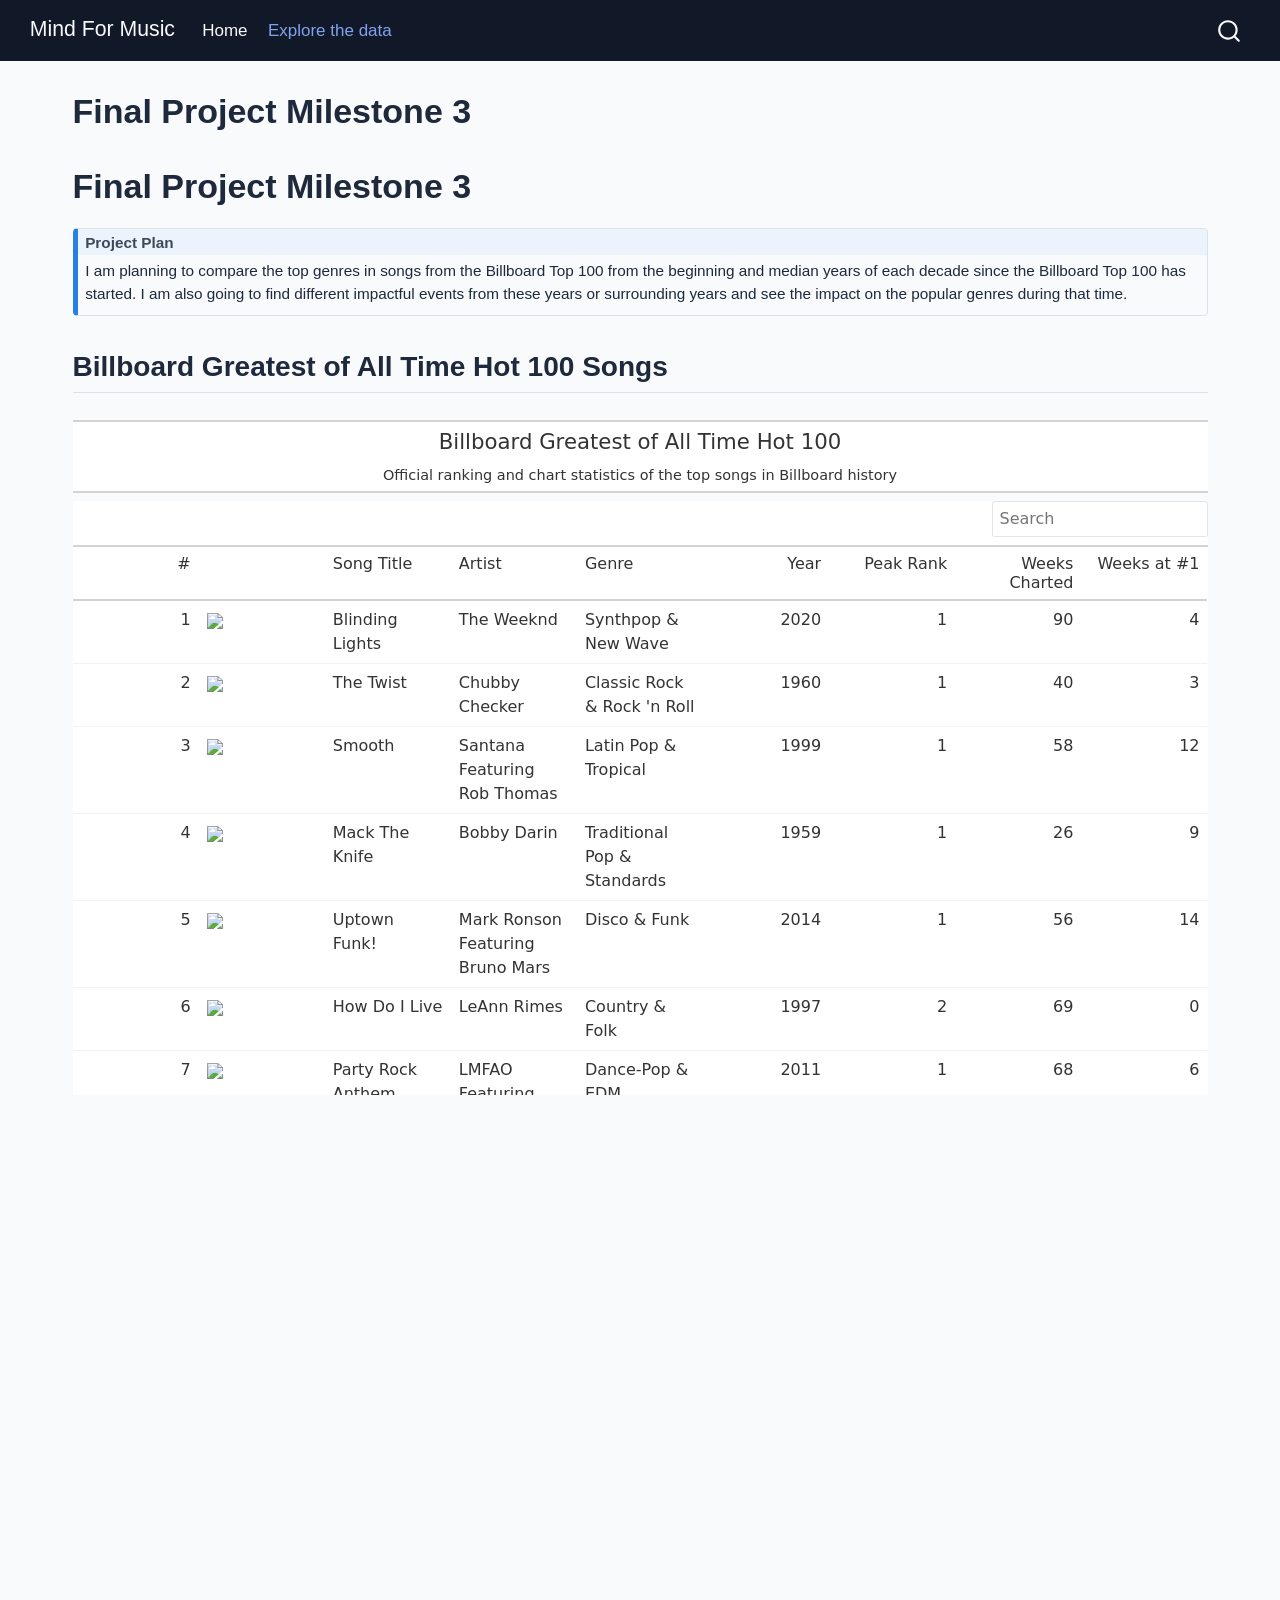
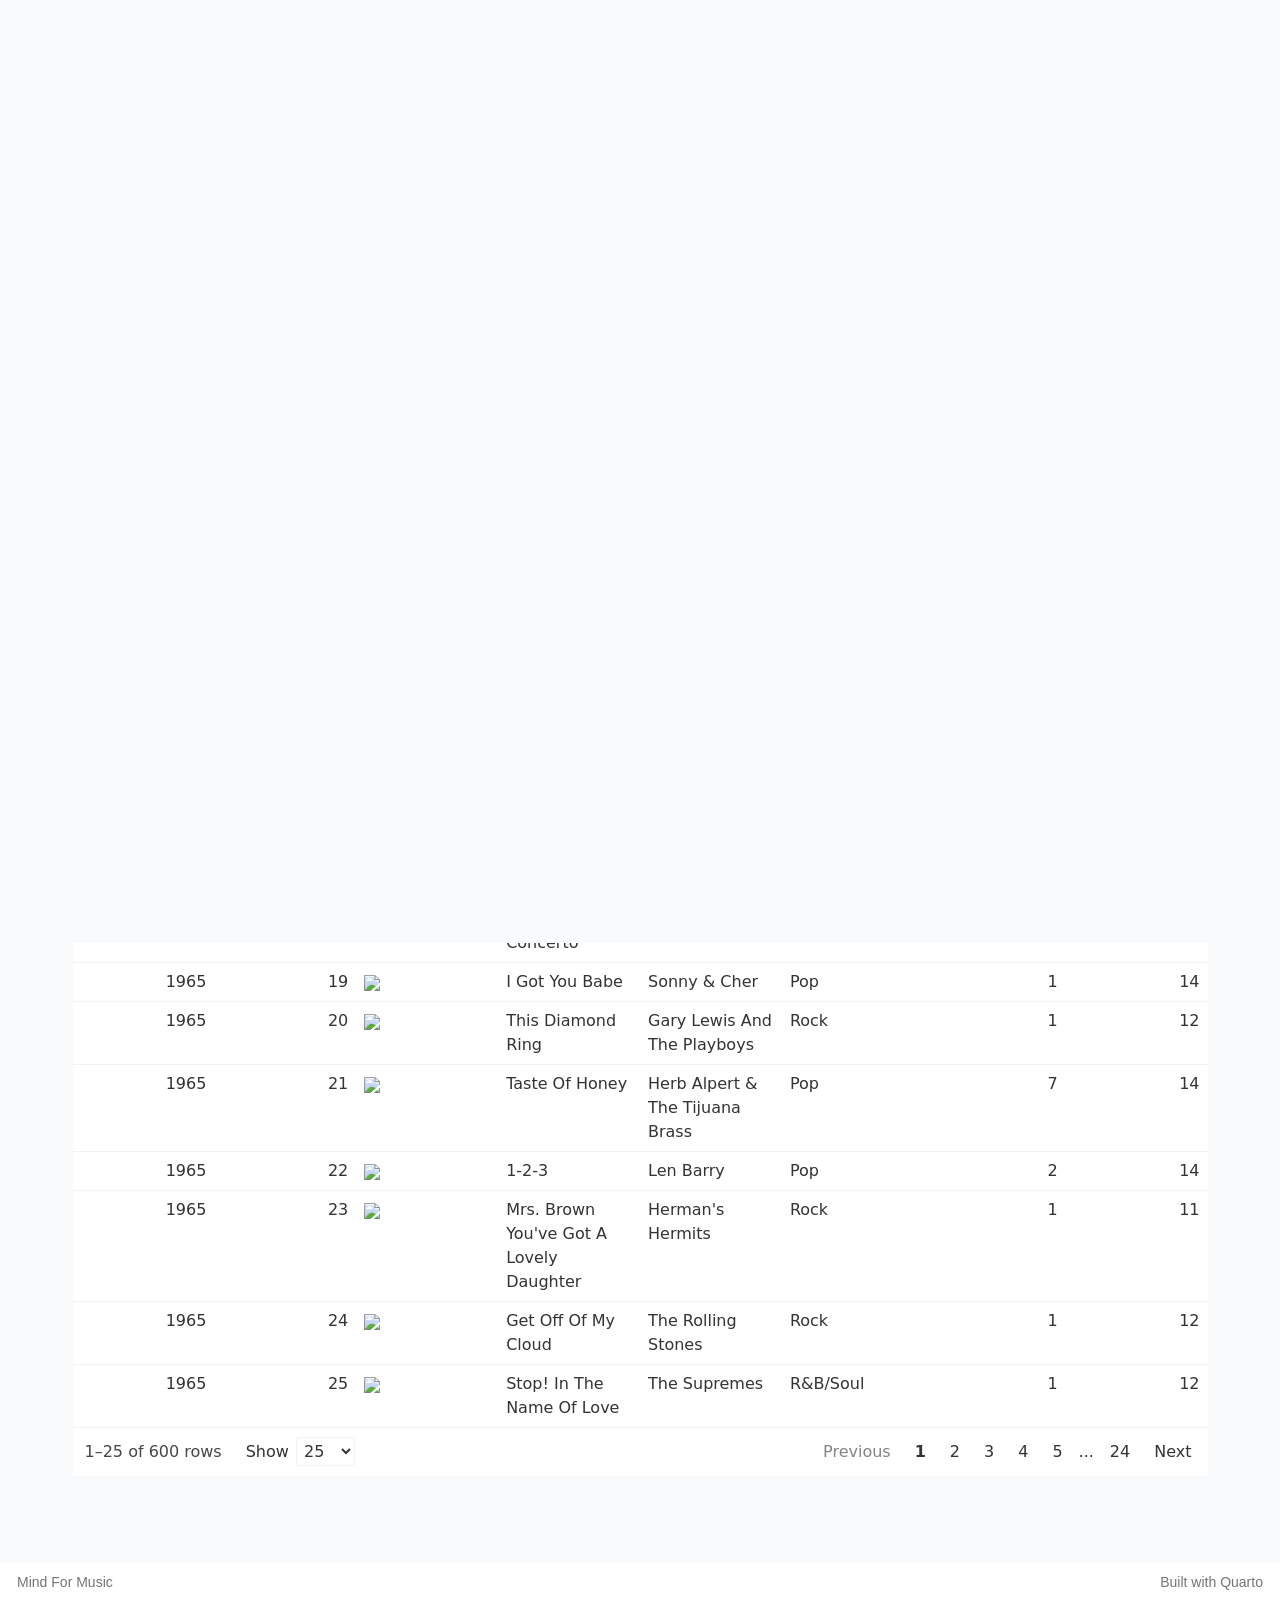
==== commit a1f8c60e: "Built site for gh-pages" ====
--- a/project.html
+++ b/project.html
@@ -74,18 +74,11 @@
   }
 }</script>
 <style>html{ scroll-behavior: smooth; }</style>
-<script src="site_libs/htmlwidgets-1.6.4/htmlwidgets.js"></script>
-<script src="site_libs/plotly-binding-4.12.1/plotly.js"></script>
-<script src="site_libs/typedarray-0.1/typedarray.min.js"></script>
-<script src="site_libs/jquery-3.5.1/jquery.min.js"></script>
-<link href="site_libs/crosstalk-1.2.2/css/crosstalk.min.css" rel="stylesheet">
-<script src="site_libs/crosstalk-1.2.2/js/crosstalk.min.js"></script>
-<link href="site_libs/plotly-htmlwidgets-css-2.25.2/plotly-htmlwidgets.css" rel="stylesheet">
-<script src="site_libs/plotly-main-2.25.2/plotly-latest.min.js"></script>
 <script src="site_libs/core-js-2.5.3/shim.min.js"></script>
 <script src="site_libs/react-18.2.0/react.min.js"></script>
 <script src="site_libs/react-18.2.0/react-dom.min.js"></script>
 <script src="site_libs/reactwidget-2.0.0/react-tools.js"></script>
+<script src="site_libs/htmlwidgets-1.6.4/htmlwidgets.js"></script>
 <link href="site_libs/reactable-0.4.5/reactable.css" rel="stylesheet">
 <script src="site_libs/reactable-binding-0.4.5/reactable.js"></script>
 
@@ -167,36 +160,27 @@
 <p>I am planning to compare the top genres in songs from the Billboard Top 100 from the beginning and median years of each decade since the Billboard Top 100 has started. I am also going to find different impactful events from these years or surrounding years and see the impact on the popular genres during that time.</p>
 </div>
 </div>
-<section id="billboard-greatest-of-all-time-genre-breakdown" class="level2">
-<h2 class="anchored" data-anchor-id="billboard-greatest-of-all-time-genre-breakdown">Billboard Greatest of All Time: Genre Breakdown</h2>
+<section id="billboard-greatest-of-all-time-hot-100-songs" class="level2">
+<h2 class="anchored" data-anchor-id="billboard-greatest-of-all-time-hot-100-songs">Billboard Greatest of All Time Hot 100 Songs</h2>
 <div class="cell">
 <div class="cell-output-display">
-<div id="htmlwidget-ba51aad9a3a10fda5d7c" style="width:100%;height:540px;" class="plotly html-widget"></div>
-<script type="application/json" data-for="htmlwidget-ba51aad9a3a10fda5d7c">{"x":{"data":[{"orientation":"v","width":3,"base":0.64000000000000001,"x":[1.5],"y":[0.71999999999999986],"text":"🎵 <b>Latin Pop & Tropical<\/b><br>━━━━━━━━━━━━━━━━━━<br>📊 Songs in All-Time Top 100: <b>3<\/b><br>📈 Average All-Time Rank: <b>#16.3<\/b><br>⭐ Highest Hit: <b>#3<\/b> Smooth (Santana Featuring Rob Thomas)<br>🔻 Lowest Hit: <b>#37<\/b> Despacito (Luis Fonsi & Daddy Yankee Featuring Justin Bieber)","type":"bar","textposition":"none","marker":{"autocolorscale":false,"color":"rgba(6,182,212,0.92)","line":{"width":2.2677165354330708,"color":"rgba(255,255,255,1)"}},"showlegend":false,"xaxis":"x","yaxis":"y","hoverinfo":"text","frame":null},{"orientation":"v","width":4,"base":2.6400000000000001,"x":[2],"y":[0.71999999999999975],"text":"🎵 <b>Synthpop & New Wave<\/b><br>━━━━━━━━━━━━━━━━━━<br>📊 Songs in All-Time Top 100: <b>4<\/b><br>📈 Average All-Time Rank: <b>#34.8<\/b><br>⭐ Highest Hit: <b>#1<\/b> Blinding Lights (The Weeknd)<br>🔻 Lowest Hit: <b>#64<\/b> Call Me (Blondie)","type":"bar","textposition":"none","marker":{"autocolorscale":false,"color":"rgba(97,104,241,0.92)","line":{"width":2.2677165354330708,"color":"rgba(255,255,255,1)"}},"showlegend":false,"xaxis":"x","yaxis":"y","hoverinfo":"text","frame":null},{"orientation":"v","width":9,"base":7.6399999999999997,"x":[4.5],"y":[0.71999999999999975],"text":"🎵 <b>Classic Rock & Rock 'n Roll<\/b><br>━━━━━━━━━━━━━━━━━━<br>📊 Songs in All-Time Top 100: <b>9<\/b><br>📈 Average All-Time Rank: <b>#39.3<\/b><br>⭐ Highest Hit: <b>#2<\/b> The Twist (Chubby Checker)<br>🔻 Lowest Hit: <b>#80<\/b> I Love Rock 'N Roll (Joan Jett & The Blackhearts)","type":"bar","textposition":"none","marker":{"autocolorscale":false,"color":"rgba(131,96,244,0.92)","line":{"width":2.2677165354330708,"color":"rgba(255,255,255,1)"}},"showlegend":false,"xaxis":"x","yaxis":"y","hoverinfo":"text","frame":null},{"orientation":"v","width":6,"base":3.6400000000000001,"x":[3],"y":[0.7200000000000002],"text":"🎵 <b>Traditional Pop & Standards<\/b><br>━━━━━━━━━━━━━━━━━━<br>📊 Songs in All-Time Top 100: <b>6<\/b><br>📈 Average All-Time Rank: <b>#42.2<\/b><br>⭐ Highest Hit: <b>#4<\/b> Mack The Knife (Bobby Darin)<br>🔻 Lowest Hit: <b>#90<\/b> Sugar, Sugar (The Archies)","type":"bar","textposition":"none","marker":{"autocolorscale":false,"color":"rgba(151,91,245,0.92)","line":{"width":2.2677165354330708,"color":"rgba(255,255,255,1)"}},"showlegend":false,"xaxis":"x","yaxis":"y","hoverinfo":"text","frame":null},{"orientation":"v","width":7,"base":5.6399999999999997,"x":[3.5],"y":[0.72000000000000064],"text":"🎵 <b>Disco & Funk<\/b><br>━━━━━━━━━━━━━━━━━━<br>📊 Songs in All-Time Top 100: <b>7<\/b><br>📈 Average All-Time Rank: <b>#46<\/b><br>⭐ Highest Hit: <b>#5<\/b> Uptown Funk! (Mark Ronson Featuring Bruno Mars)<br>🔻 Lowest Hit: <b>#96<\/b> Hot Stuff (Donna Summer)","type":"bar","textposition":"none","marker":{"autocolorscale":false,"color":"rgba(180,83,235,0.92)","line":{"width":2.2677165354330708,"color":"rgba(255,255,255,1)"}},"showlegend":false,"xaxis":"x","yaxis":"y","hoverinfo":"text","frame":null},{"orientation":"v","width":16,"base":9.6400000000000006,"x":[8],"y":[0.71999999999999886],"text":"🎵 <b>Dance-Pop & EDM<\/b><br>━━━━━━━━━━━━━━━━━━<br>📊 Songs in All-Time Top 100: <b>16<\/b><br>📈 Average All-Time Rank: <b>#46.8<\/b><br>⭐ Highest Hit: <b>#7<\/b> Party Rock Anthem (LMFAO Featuring Lauren Bennett & GoonRock)<br>🔻 Lowest Hit: <b>#84<\/b> Moves Like Jagger (Maroon 5 Featuring Christina Aguilera)","type":"bar","textposition":"none","marker":{"autocolorscale":false,"color":"rgba(188,82,227,0.92)","line":{"width":2.2677165354330708,"color":"rgba(255,255,255,1)"}},"showlegend":false,"xaxis":"x","yaxis":"y","hoverinfo":"text","frame":null},{"orientation":"v","width":7,"base":4.6399999999999997,"x":[3.5],"y":[0.72000000000000064],"text":"🎵 <b>Adult Contemporary & Ballads<\/b><br>━━━━━━━━━━━━━━━━━━<br>📊 Songs in All-Time Top 100: <b>7<\/b><br>📈 Average All-Time Rank: <b>#50.4<\/b><br>⭐ Highest Hit: <b>#12<\/b> You Light Up My Life (Debby Boone)<br>🔻 Lowest Hit: <b>#89<\/b> Upside Down (Diana Ross)","type":"bar","textposition":"none","marker":{"autocolorscale":false,"color":"rgba(214,77,191,0.92)","line":{"width":2.2677165354330708,"color":"rgba(255,255,255,1)"}},"showlegend":false,"xaxis":"x","yaxis":"y","hoverinfo":"text","frame":null},{"orientation":"v","width":8,"base":6.6399999999999997,"x":[4],"y":[0.72000000000000064],"text":"🎵 <b>R&B & Soul<\/b><br>━━━━━━━━━━━━━━━━━━<br>📊 Songs in All-Time Top 100: <b>8<\/b><br>📈 Average All-Time Rank: <b>#51.5<\/b><br>⭐ Highest Hit: <b>#15<\/b> We Belong Together (Mariah Carey)<br>🔻 Lowest Hit: <b>#93<\/b> I Heard It Through The Grapevine (Marvin Gaye)","type":"bar","textposition":"none","marker":{"autocolorscale":false,"color":"rgba(221,75,180,0.92)","line":{"width":2.2677165354330708,"color":"rgba(255,255,255,1)"}},"showlegend":false,"xaxis":"x","yaxis":"y","hoverinfo":"text","frame":null},{"orientation":"v","width":26,"base":10.640000000000001,"x":[13],"y":[0.71999999999999886],"text":"🎵 <b>Contemporary Pop<\/b><br>━━━━━━━━━━━━━━━━━━<br>📊 Songs in All-Time Top 100: <b>26<\/b><br>📈 Average All-Time Rank: <b>#58.8<\/b><br>⭐ Highest Hit: <b>#10<\/b> Shape Of You (Ed Sheeran)<br>🔻 Lowest Hit: <b>#100<\/b> You're So Vain (Carly Simon)","type":"bar","textposition":"none","marker":{"autocolorscale":false,"color":"rgba(241,68,125,0.92)","line":{"width":2.2677165354330708,"color":"rgba(255,255,255,1)"}},"showlegend":false,"xaxis":"x","yaxis":"y","hoverinfo":"text","frame":null},{"orientation":"v","width":4,"base":1.6400000000000001,"x":[2],"y":[0.71999999999999975],"text":"🎵 <b>Country & Folk<\/b><br>━━━━━━━━━━━━━━━━━━<br>📊 Songs in All-Time Top 100: <b>4<\/b><br>📈 Average All-Time Rank: <b>#63.5<\/b><br>⭐ Highest Hit: <b>#6<\/b> How Do I Live (LeAnn Rimes)<br>🔻 Lowest Hit: <b>#94<\/b> You're Still The One (Shania Twain)","type":"bar","textposition":"none","marker":{"autocolorscale":false,"color":"rgba(244,63,96,0.92)","line":{"width":2.2677165354330708,"color":"rgba(255,255,255,1)"}},"showlegend":false,"xaxis":"x","yaxis":"y","hoverinfo":"text","frame":null},{"orientation":"v","width":10,"base":8.6400000000000006,"x":[5],"y":[0.71999999999999886],"text":"🎵 <b>Hip-Hop & Rap<\/b><br>━━━━━━━━━━━━━━━━━━<br>📊 Songs in All-Time Top 100: <b>10<\/b><br>📈 Average All-Time Rank: <b>#63.8<\/b><br>⭐ Highest Hit: <b>#17<\/b> Yeah! (Usher Featuring Lil Jon & Ludacris)<br>🔻 Lowest Hit: <b>#98<\/b> Gangsta's Paradise (Coolio Featuring L.V.)","type":"bar","textposition":"none","marker":{"autocolorscale":false,"color":"rgba(244,63,94,0.92)","line":{"width":2.2677165354330708,"color":"rgba(255,255,255,1)"}},"showlegend":false,"xaxis":"x","yaxis":"y","hoverinfo":"text","frame":null},{"x":[1.5,2,2,3,3.5,3.5,4,4.5,5,8,13],"y":[1,2,3,4,5,6,7,8,9,10,11],"text":["3","4 songs","4 songs","6 songs","7 songs","7 songs","8 songs","9 songs","10 songs","16 songs","26 songs"],"hovertext":["🎵 <b>Latin Pop & Tropical<\/b><br>━━━━━━━━━━━━━━━━━━<br>📊 Songs in All-Time Top 100: <b>3<\/b><br>📈 Average All-Time Rank: <b>#16.3<\/b><br>⭐ Highest Hit: <b>#3<\/b> Smooth (Santana Featuring Rob Thomas)<br>🔻 Lowest Hit: <b>#37<\/b> Despacito (Luis Fonsi & Daddy Yankee Featuring Justin Bieber)","🎵 <b>Country & Folk<\/b><br>━━━━━━━━━━━━━━━━━━<br>📊 Songs in All-Time Top 100: <b>4<\/b><br>📈 Average All-Time Rank: <b>#63.5<\/b><br>⭐ Highest Hit: <b>#6<\/b> How Do I Live (LeAnn Rimes)<br>🔻 Lowest Hit: <b>#94<\/b> You're Still The One (Shania Twain)","🎵 <b>Synthpop & New Wave<\/b><br>━━━━━━━━━━━━━━━━━━<br>📊 Songs in All-Time Top 100: <b>4<\/b><br>📈 Average All-Time Rank: <b>#34.8<\/b><br>⭐ Highest Hit: <b>#1<\/b> Blinding Lights (The Weeknd)<br>🔻 Lowest Hit: <b>#64<\/b> Call Me (Blondie)","🎵 <b>Traditional Pop & Standards<\/b><br>━━━━━━━━━━━━━━━━━━<br>📊 Songs in All-Time Top 100: <b>6<\/b><br>📈 Average All-Time Rank: <b>#42.2<\/b><br>⭐ Highest Hit: <b>#4<\/b> Mack The Knife (Bobby Darin)<br>🔻 Lowest Hit: <b>#90<\/b> Sugar, Sugar (The Archies)","🎵 <b>Adult Contemporary & Ballads<\/b><br>━━━━━━━━━━━━━━━━━━<br>📊 Songs in All-Time Top 100: <b>7<\/b><br>📈 Average All-Time Rank: <b>#50.4<\/b><br>⭐ Highest Hit: <b>#12<\/b> You Light Up My Life (Debby Boone)<br>🔻 Lowest Hit: <b>#89<\/b> Upside Down (Diana Ross)","🎵 <b>Disco & Funk<\/b><br>━━━━━━━━━━━━━━━━━━<br>📊 Songs in All-Time Top 100: <b>7<\/b><br>📈 Average All-Time Rank: <b>#46<\/b><br>⭐ Highest Hit: <b>#5<\/b> Uptown Funk! (Mark Ronson Featuring Bruno Mars)<br>🔻 Lowest Hit: <b>#96<\/b> Hot Stuff (Donna Summer)","🎵 <b>R&B & Soul<\/b><br>━━━━━━━━━━━━━━━━━━<br>📊 Songs in All-Time Top 100: <b>8<\/b><br>📈 Average All-Time Rank: <b>#51.5<\/b><br>⭐ Highest Hit: <b>#15<\/b> We Belong Together (Mariah Carey)<br>🔻 Lowest Hit: <b>#93<\/b> I Heard It Through The Grapevine (Marvin Gaye)","🎵 <b>Classic Rock & Rock 'n Roll<\/b><br>━━━━━━━━━━━━━━━━━━<br>📊 Songs in All-Time Top 100: <b>9<\/b><br>📈 Average All-Time Rank: <b>#39.3<\/b><br>⭐ Highest Hit: <b>#2<\/b> The Twist (Chubby Checker)<br>🔻 Lowest Hit: <b>#80<\/b> I Love Rock 'N Roll (Joan Jett & The Blackhearts)","🎵 <b>Hip-Hop & Rap<\/b><br>━━━━━━━━━━━━━━━━━━<br>📊 Songs in All-Time Top 100: <b>10<\/b><br>📈 Average All-Time Rank: <b>#63.8<\/b><br>⭐ Highest Hit: <b>#17<\/b> Yeah! (Usher Featuring Lil Jon & Ludacris)<br>🔻 Lowest Hit: <b>#98<\/b> Gangsta's Paradise (Coolio Featuring L.V.)","🎵 <b>Dance-Pop & EDM<\/b><br>━━━━━━━━━━━━━━━━━━<br>📊 Songs in All-Time Top 100: <b>16<\/b><br>📈 Average All-Time Rank: <b>#46.8<\/b><br>⭐ Highest Hit: <b>#7<\/b> Party Rock Anthem (LMFAO Featuring Lauren Bennett & GoonRock)<br>🔻 Lowest Hit: <b>#84<\/b> Moves Like Jagger (Maroon 5 Featuring Christina Aguilera)","🎵 <b>Contemporary Pop<\/b><br>━━━━━━━━━━━━━━━━━━<br>📊 Songs in All-Time Top 100: <b>26<\/b><br>📈 Average All-Time Rank: <b>#58.8<\/b><br>⭐ Highest Hit: <b>#10<\/b> Shape Of You (Ed Sheeran)<br>🔻 Lowest Hit: <b>#100<\/b> You're So Vain (Carly Simon)"],"textfont":{"size":13.606299212598428,"color":"rgba(255,255,255,1)"},"type":"scatter","mode":"text","hoveron":"points","showlegend":false,"xaxis":"x","yaxis":"y","hoverinfo":"text","frame":null},{"x":[0],"y":[1],"name":"8b9c2028597f2bad70d2f44a93f83631","type":"scatter","mode":"markers","opacity":0,"hoverinfo":"skip","showlegend":false,"marker":{"color":[0,1],"colorscale":[[0,"#06B6D4"],[0.0033444816053511471,"#0BB5D5"],[0.0066889632107023696,"#0FB4D5"],[0.010033444816053517,"#12B3D6"],[0.013377926421404665,"#15B3D6"],[0.016722408026755887,"#17B2D7"],[0.020066889632107034,"#1AB1D8"],[0.023411371237458182,"#1CB0D8"],[0.026755852842809402,"#1EAFD9"],[0.03010033444816055,"#1FAED9"],[0.033444816053511697,"#21ADDA"],[0.036789297658862845,"#22ADDA"],[0.040133779264214069,"#24ACDB"],[0.043478260869565216,"#25ABDC"],[0.046822742474916364,"#26AADC"],[0.050167224080267581,"#28A9DD"],[0.053511705685618728,"#29A8DD"],[0.056856187290969876,"#2AA8DE"],[0.0602006688963211,"#2BA7DE"],[0.063545150501672254,"#2CA6DF"],[0.066889632107023395,"#2DA5E0"],[0.070234113712374549,"#2EA4E0"],[0.073578595317725759,"#2EA3E1"],[0.076923076923076913,"#2FA2E1"],[0.080267558528428054,"#30A2E2"],[0.083612040133779278,"#31A1E2"],[0.086956521739130432,"#31A0E3"],[0.090301003344481573,"#329FE4"],[0.093645484949832797,"#339EE4"],[0.096989966555183951,"#339DE5"],[0.10033444816053509,"#349CE5"],[0.10367892976588632,"#349BE6"],[0.10702341137123746,"#359BE6"],[0.11036789297658861,"#359AE7"],[0.11371237458193983,"#3699E8"],[0.11705685618729098,"#3698E8"],[0.12040133779264213,"#3797E9"],[0.12374581939799335,"#3796E9"],[0.12709030100334451,"#3795EA"],[0.13043478260869565,"#3894EA"],[0.13377926421404687,"#3894EB"],[0.13712374581939801,"#3893EC"],[0.14046822742474915,"#3992EC"],[0.14381270903010038,"#3991ED"],[0.14715719063545152,"#3990ED"],[0.15050167224080269,"#3A8FEE"],[0.15384615384615391,"#3A8EEE"],[0.15719063545150505,"#3A8DEF"],[0.16053511705685619,"#3A8DEF"],[0.16387959866220733,"#3A8CF0"],[0.1672240802675585,"#3A8BF1"],[0.1705685618729097,"#3B8AF1"],[0.17391304347826086,"#3B89F2"],[0.17725752508361201,"#3B88F2"],[0.18060200668896323,"#3B87F3"],[0.18394648829431437,"#3B86F3"],[0.18729096989966551,"#3B85F4"],[0.19063545150501673,"#3B85F4"],[0.1939799331103679,"#3B84F5"],[0.19732441471571904,"#3B83F6"],[0.20066889632107027,"#3B82F6"],[0.20401337792642141,"#3C81F6"],[0.20735785953177255,"#3D81F6"],[0.21070234113712377,"#3E81F6"],[0.21404682274247491,"#3F80F6"],[0.21739130434782608,"#4080F6"],[0.2207357859531773,"#417FF5"],[0.22408026755852845,"#427FF5"],[0.22742474916387959,"#437EF5"],[0.23076923076923081,"#447EF5"],[0.23411371237458195,"#447DF5"],[0.23745819397993309,"#457DF5"],[0.24080267558528431,"#467DF5"],[0.24414715719063548,"#477CF5"],[0.24749163879598662,"#487CF5"],[0.25083612040133785,"#487BF5"],[0.25418060200668902,"#497BF5"],[0.25752508361204013,"#4A7AF5"],[0.26086956521739135,"#4B7AF4"],[0.26421404682274241,"#4B79F4"],[0.26755852842809363,"#4C79F4"],[0.27090301003344486,"#4D78F4"],[0.27424749163879597,"#4E78F4"],[0.27759197324414719,"#4E78F4"],[0.28093645484949831,"#4F77F4"],[0.28428093645484948,"#5077F4"],[0.2876254180602007,"#5076F4"],[0.29096989966555181,"#5176F4"],[0.29431438127090298,"#5275F4"],[0.2976588628762542,"#5275F4"],[0.30100334448160537,"#5374F3"],[0.30434782608695649,"#5474F3"],[0.30769230769230771,"#5473F3"],[0.31103678929765888,"#5573F3"],[0.31438127090300999,"#5572F3"],[0.31772575250836121,"#5672F3"],[0.32107023411371238,"#5772F3"],[0.32441471571906355,"#5771F3"],[0.32775919732441477,"#5871F3"],[0.331103678929766,"#5870F3"],[0.33444816053511706,"#5970F3"],[0.33779264214046828,"#596FF3"],[0.3411371237458195,"#5A6FF2"],[0.34448160535117056,"#5B6EF2"],[0.34782608695652162,"#5B6EF2"],[0.35117056856187301,"#5C6DF2"],[0.35451505016722407,"#5C6DF2"],[0.35785953177257518,"#5D6CF2"],[0.36120401337792651,"#5D6CF2"],[0.36454849498327763,"#5E6BF2"],[0.36789297658862868,"#5E6BF2"],[0.37123745819398002,"#5F6AF2"],[0.37458193979933113,"#5F6AF2"],[0.37792642140468219,"#6069F2"],[0.38127090301003358,"#6069F1"],[0.38461538461538464,"#6168F1"],[0.38795986622073569,"#6168F1"],[0.39130434782608708,"#6267F1"],[0.39464882943143814,"#6267F1"],[0.3979933110367892,"#6366F1"],[0.40133779264214059,"#6466F1"],[0.40468227424749165,"#6566F1"],[0.40802675585284276,"#6666F1"],[0.41137123745819398,"#6865F1"],[0.41471571906354521,"#6965F1"],[0.41806020066889626,"#6B65F2"],[0.42140468227424749,"#6C65F2"],[0.42474916387959871,"#6D64F2"],[0.42809364548494977,"#6F64F2"],[0.43143812709030099,"#7064F2"],[0.43478260869565222,"#7164F2"],[0.43812709030100327,"#7364F2"],[0.4414715719063545,"#7463F2"],[0.44481605351170572,"#7563F2"],[0.44816053511705678,"#7663F2"],[0.451505016722408,"#7863F3"],[0.45484949832775923,"#7962F3"],[0.45819397993311034,"#7A62F3"],[0.46153846153846156,"#7B62F3"],[0.46488294314381279,"#7D62F3"],[0.46822742474916385,"#7E61F3"],[0.47157190635451507,"#7F61F3"],[0.47491638795986629,"#8061F3"],[0.47826086956521735,"#8161F3"],[0.48160535117056857,"#8360F3"],[0.4849498327759198,"#8460F4"],[0.48829431438127086,"#8560F4"],[0.49163879598662208,"#8660F4"],[0.4949832775919733,"#875FF4"],[0.49832775919732442,"#885FF4"],[0.50167224080267558,"#895FF4"],[0.50501672240802686,"#8A5EF4"],[0.50836120401337792,"#8C5EF4"],[0.51170568561872909,"#8D5EF4"],[0.51505016722408037,"#8E5EF4"],[0.51839464882943143,"#8F5DF5"],[0.52173913043478259,"#905DF5"],[0.52508361204013387,"#915DF5"],[0.52842809364548493,"#925CF5"],[0.53177257525083621,"#935CF5"],[0.53511705685618738,"#945CF5"],[0.53846153846153844,"#955BF5"],[0.54180602006688972,"#965BF5"],[0.54515050167224088,"#975BF5"],[0.54849498327759194,"#985AF5"],[0.55183946488294322,"#995AF6"],[0.55518394648829439,"#9B5AF6"],[0.55852842809364545,"#9C59F6"],[0.56187290969899661,"#9D59F6"],[0.56521739130434789,"#9E59F6"],[0.56856187290969895,"#9F58F6"],[0.57190635451505012,"#A058F6"],[0.5752508361204014,"#A158F6"],[0.57859531772575257,"#A257F6"],[0.58193979933110362,"#A357F6"],[0.58528428093645501,"#A457F7"],[0.58862876254180607,"#A556F7"],[0.59197324414715713,"#A656F7"],[0.59531772575250852,"#A756F7"],[0.59866220735785958,"#A855F7"],[0.60200668896321063,"#A955F6"],[0.60535117056856202,"#AB55F4"],[0.60869565217391308,"#AC54F3"],[0.61204013377926414,"#AE54F1"],[0.61538461538461553,"#B054F0"],[0.61872909698996659,"#B154EE"],[0.62207357859531764,"#B353EC"],[0.62541806020066892,"#B453EB"],[0.62876254180602009,"#B653E9"],[0.63210702341137115,"#B753E8"],[0.63545150501672243,"#B952E6"],[0.6387959866220736,"#BA52E4"],[0.64214046822742465,"#BC52E3"],[0.64548494983277593,"#BD52E1"],[0.6488294314381271,"#BE51E0"],[0.65217391304347816,"#C051DE"],[0.65551839464882944,"#C151DC"],[0.65886287625418061,"#C251DB"],[0.66220735785953178,"#C450D9"],[0.66555183946488294,"#C550D8"],[0.66889632107023422,"#C650D6"],[0.67224080267558528,"#C750D4"],[0.67558528428093667,"#C950D3"],[0.67892976588628773,"#CA4FD1"],[0.68227424749163879,"#CB4FD0"],[0.68561872909699018,"#CC4FCE"],[0.68896321070234123,"#CD4FCD"],[0.6923076923076924,"#CE4ECB"],[0.69565217391304346,"#CF4EC9"],[0.69899665551839485,"#D14EC8"],[0.70234113712374591,"#D24EC6"],[0.70568561872909696,"#D34EC5"],[0.70903010033444835,"#D44DC3"],[0.71237458193979941,"#D54DC2"],[0.71571906354515047,"#D64DC0"],[0.71906354515050186,"#D74DBE"],[0.72240802675585292,"#D84CBD"],[0.72575250836120397,"#D94CBB"],[0.72909698996655536,"#DA4CBA"],[0.73244147157190642,"#DB4CB8"],[0.73578595317725748,"#DC4CB7"],[0.73913043478260887,"#DD4BB5"],[0.74247491638795993,"#DE4BB4"],[0.74581939799331098,"#DE4BB2"],[0.74916387959866237,"#DF4BB0"],[0.75250836120401343,"#E04BAF"],[0.75585284280936449,"#E14AAD"],[0.75919732441471588,"#E24AAC"],[0.76254180602006694,"#E34AAA"],[0.76588628762541799,"#E44AA9"],[0.76923076923076938,"#E54AA7"],[0.77257525083612044,"#E549A6"],[0.77591973244147161,"#E649A4"],[0.77926421404682289,"#E749A3"],[0.78260869565217406,"#E849A1"],[0.78595317725752512,"#E9499F"],[0.78929765886287639,"#EA499E"],[0.79264214046822756,"#EA489C"],[0.79598662207357862,"#EB489B"],[0.79933110367893001,"#EC4899"],[0.80267558528428107,"#EC4898"],[0.80602006688963213,"#EC4897"],[0.80936454849498352,"#ED4896"],[0.81270903010033457,"#ED4795"],[0.81605351170568563,"#ED4794"],[0.81939799331103702,"#ED4793"],[0.82274247491638808,"#ED4792"],[0.82608695652173914,"#ED4791"],[0.82943143812709053,"#EE4790"],[0.83277591973244158,"#EE468F"],[0.83612040133779264,"#EE468E"],[0.83946488294314403,"#EE468D"],[0.84280936454849509,"#EE468C"],[0.84615384615384615,"#EF468B"],[0.84949832775919754,"#EF468A"],[0.85284280936454859,"#EF4589"],[0.85618729096989965,"#EF4588"],[0.85953177257525104,"#EF4587"],[0.8628762541806021,"#EF4586"],[0.86622073578595316,"#EF4585"],[0.86956521739130455,"#F04584"],[0.8729096989966556,"#F04583"],[0.87625418060200677,"#F04482"],[0.87959866220735805,"#F04481"],[0.88294314381270922,"#F04480"],[0.88628762541806028,"#F0447F"],[0.88963210702341167,"#F1447E"],[0.89297658862876272,"#F1447D"],[0.89632107023411378,"#F1437C"],[0.89966555183946517,"#F1437C"],[0.90301003344481623,"#F1437B"],[0.90635451505016729,"#F1437A"],[0.90969899665551834,"#F14379"],[0.91304347826086973,"#F14378"],[0.91638795986622079,"#F24377"],[0.91973244147157185,"#F24276"],[0.92307692307692324,"#F24275"],[0.9264214046822743,"#F24274"],[0.92976588628762535,"#F24273"],[0.93311036789297674,"#F24272"],[0.9364548494983278,"#F24271"],[0.93979933110367886,"#F24270"],[0.94314381270903025,"#F2416F"],[0.94648829431438131,"#F3416E"],[0.94983277591973236,"#F3416D"],[0.95317725752508375,"#F3416C"],[0.95652173913043481,"#F3416B"],[0.95986622073578598,"#F3416A"],[0.96321070234113726,"#F34169"],[0.96655518394648843,"#F34068"],[0.96989966555183948,"#F34067"],[0.97324414715719088,"#F34066"],[0.97658862876254193,"#F34065"],[0.97993311036789299,"#F44064"],[0.98327759197324438,"#F44063"],[0.98662207357859544,"#F44062"],[0.98996655518394649,"#F43F61"],[0.99331103678929789,"#F43F60"],[0.99665551839464894,"#F43F5F"],[1,"#F43F5E"]],"colorbar":{"bgcolor":null,"bordercolor":null,"borderwidth":0,"thickness":23.039999999999996,"title":"Avg Rank<br />(#1 is top)","titlefont":{"color":"rgba(0,0,0,1)","family":"","size":15.940224159402243},"tickmode":"array","ticktext":["20","30","40","50","60"],"tickvals":[0.079301754385964887,0.28912631578947362,0.49895087719298242,0.70877543859649128,0.91859999999999997],"tickfont":{"color":"rgba(0,0,0,1)","family":"","size":12.7521793275218},"ticklen":2,"len":0.5}},"xaxis":"x","yaxis":"y","frame":null}],"layout":{"margin":{"t":42.567040265670407,"r":7.9701120797011216,"b":40.647571606475722,"l":216.5213781652138},"paper_bgcolor":"rgba(255,255,255,1)","font":{"color":"rgba(0,0,0,1)","family":"","size":15.940224159402243},"title":{"text":"<b> Billboard Greatest of All Time: Genre Breakdown & Top Hits <\/b>","font":{"color":"rgba(15,23,42,1)","family":"","size":18.596928185969286},"x":0,"xref":"paper"},"xaxis":{"domain":[0,1],"automargin":true,"type":"linear","autorange":false,"range":[0,32.960000000000001],"tickmode":"array","ticktext":["0","10","20","30"],"tickvals":[0,10,20,30],"categoryorder":"array","categoryarray":["0","10","20","30"],"nticks":null,"ticks":"","tickcolor":null,"ticklen":3.9850560398505608,"tickwidth":0,"showticklabels":true,"tickfont":{"color":"rgba(100,116,139,1)","family":"","size":12.7521793275218},"tickangle":-0,"showline":false,"linecolor":null,"linewidth":0,"showgrid":true,"gridcolor":"rgba(235,235,235,1)","gridwidth":0.72455564360919278,"zeroline":false,"anchor":"y","title":{"text":"Number of Songs in All-Time Top 100","font":{"color":"rgba(0,0,0,1)","family":"","size":15.940224159402243}},"hoverformat":".2f"},"yaxis":{"domain":[0,1],"automargin":true,"type":"linear","autorange":false,"range":[0.40000000000000002,11.6],"tickmode":"array","ticktext":["Latin Pop & Tropical","Country & Folk","Synthpop & New Wave","Traditional Pop & Standards","Adult Contemporary & Ballads","Disco & Funk","R&B & Soul","Classic Rock & Rock 'n Roll","Hip-Hop & Rap","Dance-Pop & EDM","Contemporary Pop"],"tickvals":[1,2,3,4,5,6,7,8,9,10,11],"categoryorder":"array","categoryarray":["Latin Pop & Tropical","Country & Folk","Synthpop & New Wave","Traditional Pop & Standards","Adult Contemporary & Ballads","Disco & Funk","R&B & Soul","Classic Rock & Rock 'n Roll","Hip-Hop & Rap","Dance-Pop & EDM","Contemporary Pop"],"nticks":null,"ticks":"","tickcolor":null,"ticklen":3.9850560398505608,"tickwidth":0,"showticklabels":true,"tickfont":{"color":"rgba(30,41,59,1)","family":"","size":14.611872146118724},"tickangle":-0,"showline":false,"linecolor":null,"linewidth":0,"showgrid":false,"gridcolor":null,"gridwidth":0,"zeroline":false,"anchor":"x","title":{"text":"","font":{"color":"rgba(0,0,0,1)","family":"","size":15.940224159402243}},"hoverformat":".2f"},"shapes":[],"showlegend":false,"legend":{"bgcolor":null,"bordercolor":null,"borderwidth":0,"font":{"color":"rgba(0,0,0,1)","family":"","size":12.7521793275218},"title":{"text":"Avg Rank<br />(#1 is top)","font":{"color":"rgba(0,0,0,1)","family":"","size":15.940224159402243}}},"hovermode":"closest","height":540,"barmode":"relative","autosize":true,"images":[{"source":"https://charts-static.billboard.com/img/1969/09/santana-84r-180x180.jpg","xref":"x","yref":"y","x":3.6000000000000001,"y":1,"sizex":1.3,"sizey":0.71999999999999997,"xanchor":"left","yanchor":"middle","sizing":"contain"},{"source":"https://charts-static.billboard.com/img/1997/06/leann-rimes-2c5-howdoilive-mrq-180x180.jpg","xref":"x","yref":"y","x":4.5999999999999996,"y":2,"sizex":1.3,"sizey":0.71999999999999997,"xanchor":"left","yanchor":"middle","sizing":"contain"},{"source":"https://charts-static.billboard.com/img/2019/12/the-weeknd-jlk-blindinglights-gfd-180x180.jpg","xref":"x","yref":"y","x":4.5999999999999996,"y":3,"sizex":1.3,"sizey":0.71999999999999997,"xanchor":"left","yanchor":"middle","sizing":"contain"},{"source":"https://cdn-images.dzcdn.net/images/cover/2a8e68501565e242cd50b8b3926cb352/250x250-000000-80-0-0.jpg","xref":"x","yref":"y","x":6.5999999999999996,"y":4,"sizex":1.3,"sizey":0.71999999999999997,"xanchor":"left","yanchor":"middle","sizing":"contain"},{"source":"https://cdn-images.dzcdn.net/images/cover/3e8f59fbcd5a37410b53db775b520000/250x250-000000-80-0-0.jpg","xref":"x","yref":"y","x":7.5999999999999996,"y":5,"sizex":1.3,"sizey":0.71999999999999997,"xanchor":"left","yanchor":"middle","sizing":"contain"},{"source":"https://charts-static.billboard.com/img/2014/11/mark-ronson-000-uptownfunk-fdz-180x180.jpg","xref":"x","yref":"y","x":7.5999999999999996,"y":6,"sizex":1.3,"sizey":0.71999999999999997,"xanchor":"left","yanchor":"middle","sizing":"contain"},{"source":"https://charts-static.billboard.com/img/1990/06/mariah-carey-qmg-180x180.jpg","xref":"x","yref":"y","x":8.5999999999999996,"y":7,"sizex":1.3,"sizey":0.71999999999999997,"xanchor":"left","yanchor":"middle","sizing":"contain"},{"source":"https://charts-static.billboard.com/img/1960/08/chubby-checker-000-thetwist-0xg-180x180.jpg","xref":"x","yref":"y","x":9.5999999999999996,"y":8,"sizex":1.3,"sizey":0.71999999999999997,"xanchor":"left","yanchor":"middle","sizing":"contain"},{"source":"https://charts-static.billboard.com/img/2004/01/usher-4g6-yeah-gh0-180x180.jpg","xref":"x","yref":"y","x":10.6,"y":9,"sizex":1.3,"sizey":0.71999999999999997,"xanchor":"left","yanchor":"middle","sizing":"contain"},{"source":"https://cdn-images.dzcdn.net/images/cover/995ce6975d5e725e5bc065ef3a219dd3/250x250-000000-80-0-0.jpg","xref":"x","yref":"y","x":16.600000000000001,"y":10,"sizex":1.3,"sizey":0.71999999999999997,"xanchor":"left","yanchor":"middle","sizing":"contain"},{"source":"https://charts-static.billboard.com/img/2017/01/ed-sheeran-5jf-shapeofyou-rjz-180x180.jpg","xref":"x","yref":"y","x":26.600000000000001,"y":11,"sizex":1.3,"sizey":0.71999999999999997,"xanchor":"left","yanchor":"middle","sizing":"contain"}],"annotations":[{"xref":"x","yref":"y","x":5.2000000000000002,"y":1,"text":"<b>#3<\/b> Smooth","showarrow":false,"xanchor":"left","yanchor":"middle","font":{"size":11,"color":"#1e293b"}},{"xref":"x","yref":"y","x":6.2000000000000002,"y":2,"text":"<b>#6<\/b> How Do I Live","showarrow":false,"xanchor":"left","yanchor":"middle","font":{"size":11,"color":"#1e293b"}},{"xref":"x","yref":"y","x":6.2000000000000002,"y":3,"text":"<b>#1<\/b> Blinding Lights","showarrow":false,"xanchor":"left","yanchor":"middle","font":{"size":11,"color":"#1e293b"}},{"xref":"x","yref":"y","x":8.1999999999999993,"y":4,"text":"<b>#4<\/b> Mack The Knife","showarrow":false,"xanchor":"left","yanchor":"middle","font":{"size":11,"color":"#1e293b"}},{"xref":"x","yref":"y","x":9.1999999999999993,"y":5,"text":"<b>#12<\/b> You Light Up My Life","showarrow":false,"xanchor":"left","yanchor":"middle","font":{"size":11,"color":"#1e293b"}},{"xref":"x","yref":"y","x":9.1999999999999993,"y":6,"text":"<b>#5<\/b> Uptown Funk!","showarrow":false,"xanchor":"left","yanchor":"middle","font":{"size":11,"color":"#1e293b"}},{"xref":"x","yref":"y","x":10.199999999999999,"y":7,"text":"<b>#15<\/b> We Belong Together","showarrow":false,"xanchor":"left","yanchor":"middle","font":{"size":11,"color":"#1e293b"}},{"xref":"x","yref":"y","x":11.199999999999999,"y":8,"text":"<b>#2<\/b> The Twist","showarrow":false,"xanchor":"left","yanchor":"middle","font":{"size":11,"color":"#1e293b"}},{"xref":"x","yref":"y","x":12.199999999999999,"y":9,"text":"<b>#17<\/b> Yeah!","showarrow":false,"xanchor":"left","yanchor":"middle","font":{"size":11,"color":"#1e293b"}},{"xref":"x","yref":"y","x":18.199999999999999,"y":10,"text":"<b>#7<\/b> Party Rock Anthem","showarrow":false,"xanchor":"left","yanchor":"middle","font":{"size":11,"color":"#1e293b"}},{"xref":"x","yref":"y","x":28.199999999999999,"y":11,"text":"<b>#10<\/b> Shape Of You","showarrow":false,"xanchor":"left","yanchor":"middle","font":{"size":11,"color":"#1e293b"}}]},"config":{"doubleClick":"reset","modeBarButtonsToAdd":["hoverclosest","hovercompare"],"showSendToCloud":false,"responsive":true},"source":"A","attrs":{"574b4867c9b9":{"x":{},"y":{},"fill":{},"text":{},"type":"bar"},"574b5ffca6cc":{"x":{},"y":{},"fill":{},"text":{},"label":{}}},"cur_data":"574b4867c9b9","visdat":{"574b4867c9b9":["function (y) ","x"],"574b5ffca6cc":["function (y) ","x"]},"highlight":{"on":"plotly_click","persistent":false,"dynamic":false,"selectize":false,"opacityDim":0.20000000000000001,"selected":{"opacity":1},"debounce":0},"shinyEvents":["plotly_hover","plotly_click","plotly_selected","plotly_relayout","plotly_brushed","plotly_brushing","plotly_clickannotation","plotly_doubleclick","plotly_deselect","plotly_afterplot","plotly_sunburstclick"],"base_url":"https://plot.ly"},"evals":[],"jsHooks":[]}</script>
-</div>
-</div>
-</section>
-<section id="all-time-hot-100-summary-statistics" class="level2">
-<h2 class="anchored" data-anchor-id="all-time-hot-100-summary-statistics">All-Time Hot 100 Summary Statistics</h2>
-<div class="cell">
-<div class="cell-output-display">
-<div id="paddthqtia" style="padding-left:0px;padding-right:0px;padding-top:10px;padding-bottom:10px;overflow-x:auto;overflow-y:auto;width:auto;height:auto;">
-<style>#paddthqtia table {
+<div id="qbersxmdlr" class=".gt_table" style="padding-left:0px;padding-right:0px;padding-top:10px;padding-bottom:10px;overflow-x:auto;overflow-y:auto;width:auto;height:auto;">
+<style>#qbersxmdlr table {
   font-family: system-ui, 'Segoe UI', Roboto, Helvetica, Arial, sans-serif, 'Apple Color Emoji', 'Segoe UI Emoji', 'Segoe UI Symbol', 'Noto Color Emoji';
   -webkit-font-smoothing: antialiased;
   -moz-osx-font-smoothing: grayscale;
 }
 
-#paddthqtia thead, #paddthqtia tbody, #paddthqtia tfoot, #paddthqtia tr, #paddthqtia td, #paddthqtia th {
+#qbersxmdlr thead, #qbersxmdlr tbody, #qbersxmdlr tfoot, #qbersxmdlr tr, #qbersxmdlr td, #qbersxmdlr th {
   border-style: none;
 }
 
-#paddthqtia p {
+#qbersxmdlr p {
   margin: 0;
   padding: 0;
 }
 
-#paddthqtia .gt_table {
+#qbersxmdlr .gt_table {
   display: table;
   border-collapse: collapse;
   line-height: normal;
@@ -222,12 +206,12 @@
   border-left-color: #D3D3D3;
 }
 
-#paddthqtia .gt_caption {
+#qbersxmdlr .gt_caption {
   padding-top: 4px;
   padding-bottom: 4px;
 }
 
-#paddthqtia .gt_title {
+#qbersxmdlr .gt_title {
   color: #333333;
   font-size: 125%;
   font-weight: initial;
@@ -239,7 +223,7 @@
   border-bottom-width: 0;
 }
 
-#paddthqtia .gt_subtitle {
+#qbersxmdlr .gt_subtitle {
   color: #333333;
   font-size: 85%;
   font-weight: initial;
@@ -251,7 +235,7 @@
   border-top-width: 0;
 }
 
-#paddthqtia .gt_heading {
+#qbersxmdlr .gt_heading {
   background-color: #FFFFFF;
   text-align: center;
   border-bottom-color: #FFFFFF;
@@ -263,13 +247,13 @@
   border-right-color: #D3D3D3;
 }
 
-#paddthqtia .gt_bottom_border {
+#qbersxmdlr .gt_bottom_border {
   border-bottom-style: solid;
   border-bottom-width: 2px;
   border-bottom-color: #D3D3D3;
 }
 
-#paddthqtia .gt_col_headings {
+#qbersxmdlr .gt_col_headings {
   border-top-style: solid;
   border-top-width: 2px;
   border-top-color: #D3D3D3;
@@ -284,7 +268,7 @@
   border-right-color: #D3D3D3;
 }
 
-#paddthqtia .gt_col_heading {
+#qbersxmdlr .gt_col_heading {
   color: #333333;
   background-color: #FFFFFF;
   font-size: 100%;
@@ -304,7 +288,7 @@
   overflow-x: hidden;
 }
 
-#paddthqtia .gt_column_spanner_outer {
+#qbersxmdlr .gt_column_spanner_outer {
   color: #333333;
   background-color: #FFFFFF;
   font-size: 100%;
@@ -316,15 +300,15 @@
   padding-right: 4px;
 }
 
-#paddthqtia .gt_column_spanner_outer:first-child {
+#qbersxmdlr .gt_column_spanner_outer:first-child {
   padding-left: 0;
 }
 
-#paddthqtia .gt_column_spanner_outer:last-child {
+#qbersxmdlr .gt_column_spanner_outer:last-child {
   padding-right: 0;
 }
 
-#paddthqtia .gt_column_spanner {
+#qbersxmdlr .gt_column_spanner {
   border-bottom-style: solid;
   border-bottom-width: 2px;
   border-bottom-color: #D3D3D3;
@@ -336,11 +320,11 @@
   width: 100%;
 }
 
-#paddthqtia .gt_spanner_row {
+#qbersxmdlr .gt_spanner_row {
   border-bottom-style: hidden;
 }
 
-#paddthqtia .gt_group_heading {
+#qbersxmdlr .gt_group_heading {
   padding-top: 8px;
   padding-bottom: 8px;
   padding-left: 5px;
@@ -366,7 +350,7 @@
   text-align: left;
 }
 
-#paddthqtia .gt_empty_group_heading {
+#qbersxmdlr .gt_empty_group_heading {
   padding: 0.5px;
   color: #333333;
   background-color: #FFFFFF;
@@ -381,15 +365,15 @@
   vertical-align: middle;
 }
 
-#paddthqtia .gt_from_md > :first-child {
+#qbersxmdlr .gt_from_md > :first-child {
   margin-top: 0;
 }
 
-#paddthqtia .gt_from_md > :last-child {
+#qbersxmdlr .gt_from_md > :last-child {
   margin-bottom: 0;
 }
 
-#paddthqtia .gt_row {
+#qbersxmdlr .gt_row {
   padding-top: 8px;
   padding-bottom: 8px;
   padding-left: 5px;
@@ -408,7 +392,7 @@
   overflow-x: hidden;
 }
 
-#paddthqtia .gt_stub {
+#qbersxmdlr .gt_stub {
   color: #333333;
   background-color: #FFFFFF;
   font-size: 100%;
@@ -421,7 +405,7 @@
   padding-right: 5px;
 }
 
-#paddthqtia .gt_stub_row_group {
+#qbersxmdlr .gt_stub_row_group {
   color: #333333;
   background-color: #FFFFFF;
   font-size: 100%;
@@ -435,15 +419,15 @@
   vertical-align: top;
 }
 
-#paddthqtia .gt_row_group_first td {
+#qbersxmdlr .gt_row_group_first td {
   border-top-width: 2px;
 }
 
-#paddthqtia .gt_row_group_first th {
+#qbersxmdlr .gt_row_group_first th {
   border-top-width: 2px;
 }
 
-#paddthqtia .gt_summary_row {
+#qbersxmdlr .gt_summary_row {
   color: #333333;
   background-color: #FFFFFF;
   text-transform: inherit;
@@ -453,16 +437,16 @@
   padding-right: 5px;
 }
 
-#paddthqtia .gt_first_summary_row {
+#qbersxmdlr .gt_first_summary_row {
   border-top-style: solid;
   border-top-color: #D3D3D3;
 }
 
-#paddthqtia .gt_first_summary_row.thick {
+#qbersxmdlr .gt_first_summary_row.thick {
   border-top-width: 2px;
 }
 
-#paddthqtia .gt_last_summary_row {
+#qbersxmdlr .gt_last_summary_row {
   padding-top: 8px;
   padding-bottom: 8px;
   padding-left: 5px;
@@ -472,7 +456,7 @@
   border-bottom-color: #D3D3D3;
 }
 
-#paddthqtia .gt_grand_summary_row {
+#qbersxmdlr .gt_grand_summary_row {
   color: #333333;
   background-color: #FFFFFF;
   text-transform: inherit;
@@ -482,7 +466,7 @@
   padding-right: 5px;
 }
 
-#paddthqtia .gt_first_grand_summary_row {
+#qbersxmdlr .gt_first_grand_summary_row {
   padding-top: 8px;
   padding-bottom: 8px;
   padding-left: 5px;
@@ -492,7 +476,7 @@
   border-top-color: #D3D3D3;
 }
 
-#paddthqtia .gt_last_grand_summary_row_top {
+#qbersxmdlr .gt_last_grand_summary_row_top {
   padding-top: 8px;
   padding-bottom: 8px;
   padding-left: 5px;
@@ -502,11 +486,11 @@
   border-bottom-color: #D3D3D3;
 }
 
-#paddthqtia .gt_striped {
+#qbersxmdlr .gt_striped {
   background-color: rgba(128, 128, 128, 0.05);
 }
 
-#paddthqtia .gt_table_body {
+#qbersxmdlr .gt_table_body {
   border-top-style: solid;
   border-top-width: 2px;
   border-top-color: #D3D3D3;
@@ -515,7 +499,7 @@
   border-bottom-color: #D3D3D3;
 }
 
-#paddthqtia .gt_footnotes {
+#qbersxmdlr .gt_footnotes {
   color: #333333;
   background-color: #FFFFFF;
   border-bottom-style: none;
@@ -529,7 +513,7 @@
   border-right-color: #D3D3D3;
 }
 
-#paddthqtia .gt_footnote {
+#qbersxmdlr .gt_footnote {
   margin: 0px;
   font-size: 90%;
   padding-top: 4px;
@@ -538,7 +522,7 @@
   padding-right: 5px;
 }
 
-#paddthqtia .gt_sourcenotes {
+#qbersxmdlr .gt_sourcenotes {
   color: #333333;
   background-color: #FFFFFF;
   border-bottom-style: none;
@@ -552,7 +536,7 @@
   border-right-color: #D3D3D3;
 }
 
-#paddthqtia .gt_sourcenote {
+#qbersxmdlr .gt_sourcenote {
   font-size: 90%;
   padding-top: 4px;
   padding-bottom: 4px;
@@ -560,122 +544,106 @@
   padding-right: 5px;
 }
 
-#paddthqtia .gt_left {
+#qbersxmdlr .gt_left {
   text-align: left;
 }
 
-#paddthqtia .gt_center {
+#qbersxmdlr .gt_center {
   text-align: center;
 }
 
-#paddthqtia .gt_right {
+#qbersxmdlr .gt_right {
   text-align: right;
   font-variant-numeric: tabular-nums;
 }
 
-#paddthqtia .gt_font_normal {
+#qbersxmdlr .gt_font_normal {
   font-weight: normal;
 }
 
-#paddthqtia .gt_font_bold {
+#qbersxmdlr .gt_font_bold {
   font-weight: bold;
 }
 
-#paddthqtia .gt_font_italic {
+#qbersxmdlr .gt_font_italic {
   font-style: italic;
 }
 
-#paddthqtia .gt_super {
+#qbersxmdlr .gt_super {
   font-size: 65%;
 }
 
-#paddthqtia .gt_footnote_marks {
+#qbersxmdlr .gt_footnote_marks {
   font-size: 75%;
   vertical-align: 0.4em;
   position: initial;
 }
 
-#paddthqtia .gt_asterisk {
+#qbersxmdlr .gt_asterisk {
   font-size: 100%;
   vertical-align: 0;
 }
 
-#paddthqtia .gt_indent_1 {
+#qbersxmdlr .gt_indent_1 {
   text-indent: 5px;
 }
 
-#paddthqtia .gt_indent_2 {
+#qbersxmdlr .gt_indent_2 {
   text-indent: 10px;
 }
 
-#paddthqtia .gt_indent_3 {
+#qbersxmdlr .gt_indent_3 {
   text-indent: 15px;
 }
 
-#paddthqtia .gt_indent_4 {
+#qbersxmdlr .gt_indent_4 {
   text-indent: 20px;
 }
 
-#paddthqtia .gt_indent_5 {
+#qbersxmdlr .gt_indent_5 {
   text-indent: 25px;
 }
 
-#paddthqtia .katex-display {
+#qbersxmdlr .katex-display {
   display: inline-flex !important;
   margin-bottom: 0.75em !important;
 }
 
-#paddthqtia div.Reactable > div.rt-table > div.rt-thead > div.rt-tr.rt-tr-group-header > div.rt-th-group:after {
+#qbersxmdlr div.Reactable > div.rt-table > div.rt-thead > div.rt-tr.rt-tr-group-header > div.rt-th-group:after {
   height: 0px !important;
 }
 </style>
-
-<table class="gt_table caption-top table table-sm table-striped small" data-quarto-bootstrap="false">
-<thead>
-<tr class="gt_col_headings header">
-<th id="Total-All-Time-Songs" class="gt_col_heading gt_columns_bottom_border gt_right" data-quarto-table-cell-role="th" scope="col">Total All-Time Songs</th>
-<th id="Distinct-Genres" class="gt_col_heading gt_columns_bottom_border gt_right" data-quarto-table-cell-role="th" scope="col">Distinct Genres</th>
-<th id="Top-Genre" class="gt_col_heading gt_columns_bottom_border gt_left" data-quarto-table-cell-role="th" scope="col">Top Genre</th>
-<th id="Most-Featured-Artist" class="gt_col_heading gt_columns_bottom_border gt_left" data-quarto-table-cell-role="th" scope="col">Most Featured Artist</th>
-<th id="a#1-All-Time-Song" class="gt_col_heading gt_columns_bottom_border gt_left" data-quarto-table-cell-role="th" scope="col">#1 All-Time Song</th>
-</tr>
-</thead>
-<tbody class="gt_table_body">
-<tr class="odd">
-<td class="gt_row gt_right" headers="Total All-Time Songs">100</td>
-<td class="gt_row gt_right" headers="Distinct Genres">11</td>
-<td class="gt_row gt_left" headers="Top Genre">Contemporary Pop (26 songs)</td>
-<td class="gt_row gt_left" headers="Most Featured Artist">Bee Gees (3 songs)</td>
-<td class="gt_row gt_left" headers="#1 All-Time Song">Blinding Lights by The Weeknd</td>
-</tr>
-</tbody>
-</table>
-
+<div style="font-family:system-ui, 'Segoe UI', Roboto, Helvetica, Arial, sans-serif;border-top-style:solid;border-top-width:2px;border-top-color:#D3D3D3;padding-bottom:8px;">
+<div class="gt_heading gt_title gt_font_normal" style="text-size:bigger;">Billboard Greatest of All Time Hot 100</div>
+<div class="gt_heading gt_subtitle gt_bottom_border">Official ranking and chart statistics of the top songs in Billboard history</div>
+</div>
+<div id="qbersxmdlr" class="reactable html-widget" style="width:100%;height:auto;"></div>
+<script type="application/json" data-for="qbersxmdlr">{"x":{"tag":{"name":"Reactable","attribs":{"data":{"All_Time_Rank":[1,2,3,4,5,6,7,8,9,10,11,12,13,14,15,16,17,18,19,20,21,22,23,24,25,26,27,28,29,30,31,32,33,34,35,36,37,38,39,40,41,42,43,44,45,46,47,48,49,50,51,52,53,54,55,56,57,58,59,60,61,62,63,64,65,66,67,68,69,70,71,72,73,74,75,76,77,78,79,80,81,82,83,84,85,86,87,88,89,90,91,92,93,94,95,96,97,98,99,100],"Cover":["https://charts-static.billboard.com/img/2019/12/the-weeknd-jlk-blindinglights-gfd-180x180.jpg","https://charts-static.billboard.com/img/1960/08/chubby-checker-000-thetwist-0xg-180x180.jpg","https://charts-static.billboard.com/img/1969/09/santana-84r-180x180.jpg","https://cdn-images.dzcdn.net/images/cover/2a8e68501565e242cd50b8b3926cb352/250x250-000000-80-0-0.jpg","https://charts-static.billboard.com/img/2014/11/mark-ronson-000-uptownfunk-fdz-180x180.jpg","https://charts-static.billboard.com/img/1997/06/leann-rimes-2c5-howdoilive-mrq-180x180.jpg","https://cdn-images.dzcdn.net/images/cover/995ce6975d5e725e5bc065ef3a219dd3/250x250-000000-80-0-0.jpg","https://charts-static.billboard.com/img/2009/06/the-black-eyed-peas-vrz-igottafeeling-es5-180x180.jpg","https://cdn-images.dzcdn.net/images/cover/1fc9412ce41d85a855ddbdfdf248d0aa/250x250-000000-80-0-0.jpg","https://charts-static.billboard.com/img/2017/01/ed-sheeran-5jf-shapeofyou-rjz-180x180.jpg","https://charts-static.billboard.com/img/1981/10/olivia-newton-john-k57-physical-8yo-180x180.jpg","https://cdn-images.dzcdn.net/images/cover/3e8f59fbcd5a37410b53db775b520000/250x250-000000-80-0-0.jpg","https://charts-static.billboard.com/img/1964/01/the-beatles-dbn-180x180.jpg","https://charts-static.billboard.com/img/2016/08/the-chainsmokers-6e0-closer-hyh-180x180.jpg","https://charts-static.billboard.com/img/1990/06/mariah-carey-qmg-180x180.jpg","https://charts-static.billboard.com/img/1992/07/toni-braxton-g7b-180x180.jpg","https://charts-static.billboard.com/img/2004/01/usher-4g6-yeah-gh0-180x180.jpg","https://cdn-images.dzcdn.net/images/cover/6d96282d7620ec034a39d0149b6df3d6/250x250-000000-80-0-0.jpg","https://charts-static.billboard.com/img/2019/09/post-malone-uhe-circles-sb0-180x180.jpg","https://charts-static.billboard.com/img/1981/07/diana-ross-000-endlesslove-kis-180x180.jpg","https://cdn-images.dzcdn.net/images/cover/49dc91d280d60e02348d6a8de192b18a/250x250-000000-80-0-0.jpg","https://charts-static.billboard.com/img/1995/06/jewel-00g-180x180.jpg","https://charts-static.billboard.com/img/1991/06/bryan-adams-tfc-everythingidoidoitforyou-q3y-180x180.jpg","https://charts-static.billboard.com/img/1991/04/boyz-ii-men-5vg-180x180.jpg","https://cdn-images.dzcdn.net/images/cover/60366a90d761bf6ad071c019480d51d8/250x250-000000-80-0-0.jpg","https://charts-static.billboard.com/img/1978/10/chic-000-lefreak-uhu-180x180.jpg","https://charts-static.billboard.com/img/1967/05/bee-gees-4hr-180x180.jpg","https://charts-static.billboard.com/img/1982/06/survivor-000-eyeofthetiger-drw-180x180.jpg","https://charts-static.billboard.com/img/2011/10/rihanna-87k-wefoundlove-f6v-180x180.jpg","https://charts-static.billboard.com/img/2002/12/maroon-5-fyb-180x180.jpg","https://charts-static.billboard.com/img/2007/06/flo-rida-mfl-180x180.jpg","https://charts-static.billboard.com/img/2020/08/dua-lipa-yhj-levitating-wms-180x180.jpg","https://cdn-images.dzcdn.net/images/cover/e010df95d6701f4edbcd5b269bab2756/250x250-000000-80-0-0.jpg","https://charts-static.billboard.com/img/1998/01/next-000-tooclose-84o-180x180.jpg","https://charts-static.billboard.com/img/1983/06/the-police-000-everybreathyoutake-t73-180x180.jpg","https://charts-static.billboard.com/img/2011/10/gotye-000-somebodythatiusedtoknow-lme-180x180.jpg","https://charts-static.billboard.com/img/2017/01/luis-fonsi-uff-despacito-93f-180x180.jpg","https://charts-static.billboard.com/img/1983/04/irene-cara-000-flashdancewhatafeeling-4vg-180x180.jpg","https://charts-static.billboard.com/img/2010/12/adele-9x5-rollinginthedeep-qxc-180x180.jpg","https://cdn-images.dzcdn.net/images/cover/8c54cd9f80173c5a952ae7c5fec40295/250x250-000000-80-0-0.jpg","https://charts-static.billboard.com/img/2019/03/lil-nas-x-qv4-oldtownroad-02o-180x180.jpg","https://cdn-images.dzcdn.net/images/cover/08c21d5468466abe2c24fad5332e0ef9/250x250-000000-80-0-0.jpg","https://charts-static.billboard.com/img/1990/06/mariah-carey-qmg-180x180.jpg","https://cdn-images.dzcdn.net/images/cover/c6d8a488806920bae13d4cb5e2b15a91/250x250-000000-80-0-0.jpg","https://charts-static.billboard.com/img/1970/05/paul-mccartney-grq-180x180.jpg","https://charts-static.billboard.com/img/1973/07/marvin-gaye-000-letsgetiton-zz9-180x180.jpg","https://charts-static.billboard.com/img/1978/02/bee-gees-4hr-nightfever-0h0-180x180.jpg","https://charts-static.billboard.com/img/1973/11/queen-ty8-180x180.jpg","https://charts-static.billboard.com/img/2020/08/24kgoldn-hvh-mood-23c-180x180.jpg","https://charts-static.billboard.com/img/1970/05/paul-mccartney-grq-180x180.jpg","https://charts-static.billboard.com/img/2001/07/nickelback-ecq-howyouremindme-6b9-180x180.jpg","https://cdn-images.dzcdn.net/images/cover/9c86380741dadc96c0275d22c017fed7/250x250-000000-80-0-0.jpg","https://charts-static.billboard.com/img/1958/08/tommy-edwards-000-itsallinthegame-bi3-180x180.jpg","https://charts-static.billboard.com/img/1964/01/the-beatles-dbn-iwanttoholdyourhand-lnl-180x180.jpg","https://cdn-images.dzcdn.net/images/cover/1b8404c4cf77fe6df3ca756a952e72bd/250x250-000000-80-0-0.jpg","https://charts-static.billboard.com/img/2008/08/carly-rae-jepsen-fhc-180x180.jpg","https://charts-static.billboard.com/img/2002/11/robin-thicke-i54-180x180.jpg","https://charts-static.billboard.com/img/1970/08/elton-john-0rc-180x180.jpg","https://charts-static.billboard.com/img/2001/03/alicia-keys-qh8-180x180.jpg","https://charts-static.billboard.com/img/1984/06/whitney-houston-u3i-180x180.jpg","https://charts-static.billboard.com/img/1992/07/boyz-ii-men-5vg-endoftheroadfromboomerang-bby-180x180.jpg","https://charts-static.billboard.com/img/2011/07/ed-sheeran-5jf-180x180.jpg","https://charts-static.billboard.com/img/1998/07/the-black-eyed-peas-vrz-180x180.jpg","https://charts-static.billboard.com/img/1980/02/blondie-000-callme-0nh-180x180.jpg","https://charts-static.billboard.com/img/1991/02/mario-4ua-180x180.jpg","https://charts-static.billboard.com/img/1977/12/bee-gees-4hr-stayinalive-874-180x180.jpg","https://cdn-images.dzcdn.net/images/cover/db14831a2b246f5a5a5448bdd14eb88c/250x250-000000-80-0-0.jpg","https://charts-static.billboard.com/img/2009/02/kesha-dvk-180x180.jpg","https://charts-static.billboard.com/img/1966/12/the-monkees-000-imabeliever-w1q-180x180.jpg","https://charts-static.billboard.com/img/2003/03/kanye-west-0wf-180x180.jpg","https://charts-static.billboard.com/img/2007/04/onerepublic-m2z-180x180.jpg","https://cdn-images.dzcdn.net/images/cover/cbd01c1f0b97725e2e069f579a0020f8/250x250-000000-80-0-0.jpg","https://cdn-images.dzcdn.net/images/cover/cc1722705a41d9221bff919895c236bf/250x250-000000-80-0-0.jpg","https://charts-static.billboard.com/img/2014/07/meghan-trainor-3k0-180x180.jpg","https://charts-static.billboard.com/img/2018/10/post-malone-uhe-sunflowerspidermanintothespiderverse-4qj-180x180.jpg","https://charts-static.billboard.com/img/1969/02/john-lennon-36u-180x180.jpg","https://charts-static.billboard.com/img/2013/03/lorde-me3-180x180.jpg","https://charts-static.billboard.com/img/1998/05/brandy-3wu-theboyismine-581-180x180.jpg","https://cdn-images.dzcdn.net/images/cover/418a0e634b6b59b8bf0320e4e54468c4/250x250-000000-80-0-0.jpg","https://charts-static.billboard.com/img/1981/12/joan-jett-the-blackhearts-000-iloverocknroll-n20-180x180.jpg","https://cdn-images.dzcdn.net/images/cover/f11e4b3d71a6ad6065726d191e430f23/250x250-000000-80-0-0.jpg","https://cdn-images.dzcdn.net/images/cover/8b2f8361c6207045ef6a36457a7eaf3d/250x250-000000-80-0-0.jpg","https://charts-static.billboard.com/img/2009/04/drake-bg5-180x180.jpg","https://charts-static.billboard.com/img/2011/07/maroon-5-fyb-moveslikejagger-vwe-180x180.jpg","https://charts-static.billboard.com/img/1970/05/paul-mccartney-grq-180x180.jpg","https://cdn-images.dzcdn.net/images/cover/d662dd4877f19f64c8b1fb5ff9bbd6da/250x250-000000-80-0-0.jpg","https://charts-static.billboard.com/img/1985/11/dionne-warwick-000-thatswhatfriendsarefor-r73-180x180.jpg","https://cdn-images.dzcdn.net/images/cover/a1939a9a40dc97ed404cc4597c6a32bc/250x250-000000-80-0-0.jpg","https://charts-static.billboard.com/img/1980/07/diana-ross-000-upsidedown-09x-180x180.jpg","https://cdn-images.dzcdn.net/images/cover/d11538609d4ed201d2528461c000fefb/250x250-000000-80-0-0.jpg","https://charts-static.billboard.com/img/2010/08/bruno-mars-8dl-justthewayyouare-qkk-180x180.jpg","https://charts-static.billboard.com/img/2002/07/nelly-yua-dilemma-npl-180x180.jpg","https://cdn-images.dzcdn.net/images/cover/a2094551d4f7c96332664c9b520501e1/250x250-000000-80-0-0.jpg","https://charts-static.billboard.com/img/1998/01/shania-twain-vaz-yourestilltheone-2cg-180x180.jpg","https://charts-static.billboard.com/img/1983/01/michael-jackson-y4h-billiejean-fwa-180x180.jpg","https://cdn-images.dzcdn.net/images/cover/2d6faf79614d81cf881f8500dd25598b/250x250-000000-80-0-0.jpg","https://charts-static.billboard.com/img/2017/10/post-malone-uhe-rockstar-she-180x180.jpg","https://charts-static.billboard.com/img/2010/11/coolio-i15-gangstasparadise-nqq-180x180.jpg","https://charts-static.billboard.com/img/1968/06/the-steve-miller-band-mci-180x180.jpg","https://charts-static.billboard.com/img/1972/12/carly-simon-ad8-youresovain-qtx-180x180.jpg"],"Song":["Blinding Lights","The Twist","Smooth","Mack The Knife","Uptown Funk!","How Do I Live","Party Rock Anthem","I Gotta Feeling","Macarena (Bayside Boys Mix)","Shape Of You","Physical","You Light Up My Life","Hey Jude","Closer","We Belong Together","Un-Break My Heart","Yeah!","Bette Davis Eyes","Circles","Endless Love","Tonight's The Night (Gonna Be Alright)","Foolish Games/You Were Meant For Me","(Everything I Do) I Do It For You","I'Ll Make Love To You","The Theme From \"A Summer Place\"","Le Freak","How Deep Is Your Love","Eye Of The Tiger","We Found Love","Girls Like You","Low","Levitating","I Just Want To Be Your Everything","Too Close","Every Breath You Take","Somebody That I Used To Know","Despacito","Flashdance...What A Feeling","Rolling In The Deep","Tossin' And Turnin'","Old Town Road","The Battle Of New Orleans","One Sweet Day","Truly Madly Deeply","Silly Love Songs","Let's Get It On","Night Fever","Another One Bites The Dust","Mood","Say Say Say","How You Remind Me","Tie A Yellow Ribbon Round The Ole Oak Tree","It's All In The Game","I Want To Hold Your Hand","Shadow Dancing","Call Me Maybe","Blurred Lines","Candle In The Wind 1997/Something About The Way You Look Tonight","No One","I Will Always Love You","End Of The Road","Perfect","Boom Boom Pow","Call Me","Let Me Love You","Stayin' Alive","Lady","Tik Tok","I'm A Believer","Gold Digger","Apologize","The Sign","Centerfold","All About That Bass","Sunflower (Spider-Man: Into The Spider-Verse)","(Just Like) Starting Over","Royals","The Boy Is Mine","Because I Love You (The Postman Song)","I Love Rock 'N Roll","Aquarius/Let The Sunshine In (The Flesh Failures)","Whoomp! (There It Is)","God's Plan","Moves Like Jagger","Ebony And Ivory","Rush Rush","That's What Friends Are For","Happy","Upside Down","Sugar, Sugar","Just The Way You Are","Dilemma","I Heard It Through The Grapevine","You're Still The One","Billie Jean","Hot Stuff","Rockstar","Gangsta's Paradise","Abracadabra","You're So Vain"],"Artist":["The Weeknd","Chubby Checker","Santana Featuring Rob Thomas","Bobby Darin","Mark Ronson Featuring Bruno Mars","LeAnn Rimes","LMFAO Featuring Lauren Bennett & GoonRock","The Black Eyed Peas","Los del Rio","Ed Sheeran","Olivia Newton-John","Debby Boone","The Beatles","The Chainsmokers Featuring Halsey","Mariah Carey","Toni Braxton","Usher Featuring Lil Jon & Ludacris","Kim Carnes","Post Malone","Diana Ross & Lionel Richie","Rod Stewart","Jewel","Bryan Adams","Boyz II Men","Percy Faith And His Orchestra","Chic","Bee Gees","Survivor","Rihanna Featuring Calvin Harris","Maroon 5 Featuring Cardi B","Flo Rida Featuring T-Pain","Dua Lipa","Andy Gibb","Next","The Police","Gotye Featuring Kimbra","Luis Fonsi & Daddy Yankee Featuring Justin Bieber","Irene Cara","Adele","Bobby Lewis","Lil Nas X Featuring Billy Ray Cyrus","Johnny Horton","Mariah Carey & Boyz II Men","Savage Garden","Wings","Marvin Gaye","Bee Gees","Queen","24kGoldn Featuring iann dior","Paul McCartney And Michael Jackson","Nickelback","Dawn Featuring Tony Orlando","Tommy Edwards","The Beatles","Andy Gibb","Carly Rae Jepsen","Robin Thicke Featuring T.I. + Pharrell","Elton John","Alicia Keys","Whitney Houston","Boyz II Men","Ed Sheeran","The Black Eyed Peas","Blondie","Mario","Bee Gees","Kenny Rogers","Ke$ha","The Monkees","Kanye West Featuring Jamie Foxx","Timbaland Featuring OneRepublic","Ace of Base","The J. Geils Band","Meghan Trainor","Post Malone & Swae Lee","John Lennon","Lorde","Brandy & Monica","Stevie B","Joan Jett & The Blackhearts","The 5th Dimension","Tag Team","Drake","Maroon 5 Featuring Christina Aguilera","Paul McCartney And Stevie Wonder","Paula Abdul","Dionne & Friends Featuring Elton John , Gladys Knight And Stevie Wonder","Pharrell Williams","Diana Ross","The Archies","Bruno Mars","Nelly Featuring Kelly Rowland","Marvin Gaye","Shania Twain","Michael Jackson","Donna Summer","Post Malone Featuring 21 Savage","Coolio Featuring L.V.","The Steve Miller Band","Carly Simon"],"Genre":["Synthpop & New Wave","Classic Rock & Rock 'n Roll","Latin Pop & Tropical","Traditional Pop & Standards","Disco & Funk","Country & Folk","Dance-Pop & EDM","Dance-Pop & EDM","Latin Pop & Tropical","Contemporary Pop","Dance-Pop & EDM","Adult Contemporary & Ballads","Classic Rock & Rock 'n Roll","Dance-Pop & EDM","R&B & Soul","R&B & Soul","Hip-Hop & Rap","Synthpop & New Wave","Hip-Hop & Rap","Adult Contemporary & Ballads","Classic Rock & Rock 'n Roll","Contemporary Pop","Adult Contemporary & Ballads","Dance-Pop & EDM","Traditional Pop & Standards","Disco & Funk","Disco & Funk","Classic Rock & Rock 'n Roll","Dance-Pop & EDM","Dance-Pop & EDM","Hip-Hop & Rap","Contemporary Pop","Contemporary Pop","Contemporary Pop","Classic Rock & Rock 'n Roll","Contemporary Pop","Latin Pop & Tropical","Contemporary Pop","Contemporary Pop","Traditional Pop & Standards","Contemporary Pop","Traditional Pop & Standards","R&B & Soul","Adult Contemporary & Ballads","Contemporary Pop","R&B & Soul","Disco & Funk","Classic Rock & Rock 'n Roll","Contemporary Pop","Contemporary Pop","Dance-Pop & EDM","Traditional Pop & Standards","Contemporary Pop","Classic Rock & Rock 'n Roll","Disco & Funk","Synthpop & New Wave","Hip-Hop & Rap","Contemporary Pop","Dance-Pop & EDM","R&B & Soul","R&B & Soul","Contemporary Pop","Dance-Pop & EDM","Synthpop & New Wave","Contemporary Pop","Disco & Funk","Country & Folk","Dance-Pop & EDM","Dance-Pop & EDM","Hip-Hop & Rap","Contemporary Pop","Dance-Pop & EDM","Classic Rock & Rock 'n Roll","Contemporary Pop","Hip-Hop & Rap","Dance-Pop & EDM","Contemporary Pop","R&B & Soul","Adult Contemporary & Ballads","Classic Rock & Rock 'n Roll","Contemporary Pop","Hip-Hop & Rap","Dance-Pop & EDM","Dance-Pop & EDM","Contemporary Pop","Adult Contemporary & Ballads","Country & Folk","Contemporary Pop","Adult Contemporary & Ballads","Traditional Pop & Standards","Contemporary Pop","Hip-Hop & Rap","R&B & Soul","Country & Folk","Contemporary Pop","Disco & Funk","Hip-Hop & Rap","Hip-Hop & Rap","Contemporary Pop","Contemporary Pop"],"Year":[2020,1960,1999,1959,2014,1997,2011,2009,1995,2017,1981,1977,1968,2016,2005,1996,2004,1981,2019,1981,1976,1996,1991,1994,1960,1978,1977,1982,2011,2018,2007,2020,1977,1998,1983,2012,2017,1983,2010,1961,2019,1959,1995,1997,1976,1973,1978,1980,2020,1983,2001,1973,1958,1964,1978,2012,2013,1987,2007,1992,1992,2017,2009,1980,2004,1977,1980,2009,1966,2005,2007,1994,1981,2014,2018,1980,2013,1998,1990,1982,1969,1993,2018,2011,1982,1991,1971,2014,1980,1969,2010,2002,1968,1998,1983,1979,2017,1995,1982,1972],"Peak":[1,1,1,1,1,2,1,1,1,1,1,1,1,1,1,1,1,1,1,1,1,2,1,1,1,1,1,1,1,1,1,2,1,1,1,1,1,1,1,1,1,1,1,1,1,1,1,1,1,1,1,1,1,1,1,1,1,1,1,1,1,1,1,1,1,1,1,1,1,1,2,1,1,1,1,1,1,1,1,1,1,2,1,1,1,1,1,1,1,1,1,1,1,2,1,1,1,1,1,1],"Weeks":[90,40,58,26,56,69,68,56,60,58,26,25,19,52,43,42,45,26,61,27,23,65,22,33,21,25,33,25,41,52,40,33,31,53,22,59,51,25,65,23,45,21,27,52,19,19,20,31,41,22,49,23,22,15,25,50,48,42,39,29,32,56,33,25,36,27,25,38,15,39,47,41,25,47,53,22,44,27,23,20,17,45,36,49,19,19,23,47,29,22,48,29,15,42,25,21,40,38,25,17],"Weeks_at_1":[4,3,12,9,14,0,6,14,14,12,10,10,9,12,14,11,12,9,3,9,8,0,7,14,9,6,3,6,10,7,10,0,4,5,8,8,16,6,7,7,19,6,16,2,5,2,8,3,8,6,4,4,6,7,7,9,12,14,5,14,13,5,12,6,9,4,6,9,7,10,0,6,6,8,1,5,9,13,4,7,6,0,11,4,7,5,4,10,4,4,4,10,7,0,7,3,8,3,2,3]},"columns":[{"id":"All_Time_Rank","name":"#","type":"numeric","na":"NA","minWidth":125,"style":"function(rowInfo, colInfo) {\nconst rowIndex = rowInfo.index + 1\n}","html":true,"align":"right"},{"id":"Cover","name":"","type":"character","na":"NA","minWidth":125,"style":"function(rowInfo, colInfo) {\nconst rowIndex = rowInfo.index + 1\n}","cell":["<span style=\"white-space:nowrap;\"><img src=\"https://charts-static.billboard.com/img/2019/12/the-weeknd-jlk-blindinglights-gfd-180x180.jpg\" style=\"height:45px;vertical-align:middle;\"><\/span>","<span style=\"white-space:nowrap;\"><img src=\"https://charts-static.billboard.com/img/1960/08/chubby-checker-000-thetwist-0xg-180x180.jpg\" style=\"height:45px;vertical-align:middle;\"><\/span>","<span style=\"white-space:nowrap;\"><img src=\"https://charts-static.billboard.com/img/1969/09/santana-84r-180x180.jpg\" style=\"height:45px;vertical-align:middle;\"><\/span>","<span style=\"white-space:nowrap;\"><img src=\"https://cdn-images.dzcdn.net/images/cover/2a8e68501565e242cd50b8b3926cb352/250x250-000000-80-0-0.jpg\" style=\"height:45px;vertical-align:middle;\"><\/span>","<span style=\"white-space:nowrap;\"><img src=\"https://charts-static.billboard.com/img/2014/11/mark-ronson-000-uptownfunk-fdz-180x180.jpg\" style=\"height:45px;vertical-align:middle;\"><\/span>","<span style=\"white-space:nowrap;\"><img src=\"https://charts-static.billboard.com/img/1997/06/leann-rimes-2c5-howdoilive-mrq-180x180.jpg\" style=\"height:45px;vertical-align:middle;\"><\/span>","<span style=\"white-space:nowrap;\"><img src=\"https://cdn-images.dzcdn.net/images/cover/995ce6975d5e725e5bc065ef3a219dd3/250x250-000000-80-0-0.jpg\" style=\"height:45px;vertical-align:middle;\"><\/span>","<span style=\"white-space:nowrap;\"><img src=\"https://charts-static.billboard.com/img/2009/06/the-black-eyed-peas-vrz-igottafeeling-es5-180x180.jpg\" style=\"height:45px;vertical-align:middle;\"><\/span>","<span style=\"white-space:nowrap;\"><img src=\"https://cdn-images.dzcdn.net/images/cover/1fc9412ce41d85a855ddbdfdf248d0aa/250x250-000000-80-0-0.jpg\" style=\"height:45px;vertical-align:middle;\"><\/span>","<span style=\"white-space:nowrap;\"><img src=\"https://charts-static.billboard.com/img/2017/01/ed-sheeran-5jf-shapeofyou-rjz-180x180.jpg\" style=\"height:45px;vertical-align:middle;\"><\/span>","<span style=\"white-space:nowrap;\"><img src=\"https://charts-static.billboard.com/img/1981/10/olivia-newton-john-k57-physical-8yo-180x180.jpg\" style=\"height:45px;vertical-align:middle;\"><\/span>","<span style=\"white-space:nowrap;\"><img src=\"https://cdn-images.dzcdn.net/images/cover/3e8f59fbcd5a37410b53db775b520000/250x250-000000-80-0-0.jpg\" style=\"height:45px;vertical-align:middle;\"><\/span>","<span style=\"white-space:nowrap;\"><img src=\"https://charts-static.billboard.com/img/1964/01/the-beatles-dbn-180x180.jpg\" style=\"height:45px;vertical-align:middle;\"><\/span>","<span style=\"white-space:nowrap;\"><img src=\"https://charts-static.billboard.com/img/2016/08/the-chainsmokers-6e0-closer-hyh-180x180.jpg\" style=\"height:45px;vertical-align:middle;\"><\/span>","<span style=\"white-space:nowrap;\"><img src=\"https://charts-static.billboard.com/img/1990/06/mariah-carey-qmg-180x180.jpg\" style=\"height:45px;vertical-align:middle;\"><\/span>","<span style=\"white-space:nowrap;\"><img src=\"https://charts-static.billboard.com/img/1992/07/toni-braxton-g7b-180x180.jpg\" style=\"height:45px;vertical-align:middle;\"><\/span>","<span style=\"white-space:nowrap;\"><img src=\"https://charts-static.billboard.com/img/2004/01/usher-4g6-yeah-gh0-180x180.jpg\" style=\"height:45px;vertical-align:middle;\"><\/span>","<span style=\"white-space:nowrap;\"><img src=\"https://cdn-images.dzcdn.net/images/cover/6d96282d7620ec034a39d0149b6df3d6/250x250-000000-80-0-0.jpg\" style=\"height:45px;vertical-align:middle;\"><\/span>","<span style=\"white-space:nowrap;\"><img src=\"https://charts-static.billboard.com/img/2019/09/post-malone-uhe-circles-sb0-180x180.jpg\" style=\"height:45px;vertical-align:middle;\"><\/span>","<span style=\"white-space:nowrap;\"><img src=\"https://charts-static.billboard.com/img/1981/07/diana-ross-000-endlesslove-kis-180x180.jpg\" style=\"height:45px;vertical-align:middle;\"><\/span>","<span style=\"white-space:nowrap;\"><img src=\"https://cdn-images.dzcdn.net/images/cover/49dc91d280d60e02348d6a8de192b18a/250x250-000000-80-0-0.jpg\" style=\"height:45px;vertical-align:middle;\"><\/span>","<span style=\"white-space:nowrap;\"><img src=\"https://charts-static.billboard.com/img/1995/06/jewel-00g-180x180.jpg\" style=\"height:45px;vertical-align:middle;\"><\/span>","<span style=\"white-space:nowrap;\"><img src=\"https://charts-static.billboard.com/img/1991/06/bryan-adams-tfc-everythingidoidoitforyou-q3y-180x180.jpg\" style=\"height:45px;vertical-align:middle;\"><\/span>","<span style=\"white-space:nowrap;\"><img src=\"https://charts-static.billboard.com/img/1991/04/boyz-ii-men-5vg-180x180.jpg\" style=\"height:45px;vertical-align:middle;\"><\/span>","<span style=\"white-space:nowrap;\"><img src=\"https://cdn-images.dzcdn.net/images/cover/60366a90d761bf6ad071c019480d51d8/250x250-000000-80-0-0.jpg\" style=\"height:45px;vertical-align:middle;\"><\/span>","<span style=\"white-space:nowrap;\"><img src=\"https://charts-static.billboard.com/img/1978/10/chic-000-lefreak-uhu-180x180.jpg\" style=\"height:45px;vertical-align:middle;\"><\/span>","<span style=\"white-space:nowrap;\"><img src=\"https://charts-static.billboard.com/img/1967/05/bee-gees-4hr-180x180.jpg\" style=\"height:45px;vertical-align:middle;\"><\/span>","<span style=\"white-space:nowrap;\"><img src=\"https://charts-static.billboard.com/img/1982/06/survivor-000-eyeofthetiger-drw-180x180.jpg\" style=\"height:45px;vertical-align:middle;\"><\/span>","<span style=\"white-space:nowrap;\"><img src=\"https://charts-static.billboard.com/img/2011/10/rihanna-87k-wefoundlove-f6v-180x180.jpg\" style=\"height:45px;vertical-align:middle;\"><\/span>","<span style=\"white-space:nowrap;\"><img src=\"https://charts-static.billboard.com/img/2002/12/maroon-5-fyb-180x180.jpg\" style=\"height:45px;vertical-align:middle;\"><\/span>","<span style=\"white-space:nowrap;\"><img src=\"https://charts-static.billboard.com/img/2007/06/flo-rida-mfl-180x180.jpg\" style=\"height:45px;vertical-align:middle;\"><\/span>","<span style=\"white-space:nowrap;\"><img src=\"https://charts-static.billboard.com/img/2020/08/dua-lipa-yhj-levitating-wms-180x180.jpg\" style=\"height:45px;vertical-align:middle;\"><\/span>","<span style=\"white-space:nowrap;\"><img src=\"https://cdn-images.dzcdn.net/images/cover/e010df95d6701f4edbcd5b269bab2756/250x250-000000-80-0-0.jpg\" style=\"height:45px;vertical-align:middle;\"><\/span>","<span style=\"white-space:nowrap;\"><img src=\"https://charts-static.billboard.com/img/1998/01/next-000-tooclose-84o-180x180.jpg\" style=\"height:45px;vertical-align:middle;\"><\/span>","<span style=\"white-space:nowrap;\"><img src=\"https://charts-static.billboard.com/img/1983/06/the-police-000-everybreathyoutake-t73-180x180.jpg\" style=\"height:45px;vertical-align:middle;\"><\/span>","<span style=\"white-space:nowrap;\"><img src=\"https://charts-static.billboard.com/img/2011/10/gotye-000-somebodythatiusedtoknow-lme-180x180.jpg\" style=\"height:45px;vertical-align:middle;\"><\/span>","<span style=\"white-space:nowrap;\"><img src=\"https://charts-static.billboard.com/img/2017/01/luis-fonsi-uff-despacito-93f-180x180.jpg\" style=\"height:45px;vertical-align:middle;\"><\/span>","<span style=\"white-space:nowrap;\"><img src=\"https://charts-static.billboard.com/img/1983/04/irene-cara-000-flashdancewhatafeeling-4vg-180x180.jpg\" style=\"height:45px;vertical-align:middle;\"><\/span>","<span style=\"white-space:nowrap;\"><img src=\"https://charts-static.billboard.com/img/2010/12/adele-9x5-rollinginthedeep-qxc-180x180.jpg\" style=\"height:45px;vertical-align:middle;\"><\/span>","<span style=\"white-space:nowrap;\"><img src=\"https://cdn-images.dzcdn.net/images/cover/8c54cd9f80173c5a952ae7c5fec40295/250x250-000000-80-0-0.jpg\" style=\"height:45px;vertical-align:middle;\"><\/span>","<span style=\"white-space:nowrap;\"><img src=\"https://charts-static.billboard.com/img/2019/03/lil-nas-x-qv4-oldtownroad-02o-180x180.jpg\" style=\"height:45px;vertical-align:middle;\"><\/span>","<span style=\"white-space:nowrap;\"><img src=\"https://cdn-images.dzcdn.net/images/cover/08c21d5468466abe2c24fad5332e0ef9/250x250-000000-80-0-0.jpg\" style=\"height:45px;vertical-align:middle;\"><\/span>","<span style=\"white-space:nowrap;\"><img src=\"https://charts-static.billboard.com/img/1990/06/mariah-carey-qmg-180x180.jpg\" style=\"height:45px;vertical-align:middle;\"><\/span>","<span style=\"white-space:nowrap;\"><img src=\"https://cdn-images.dzcdn.net/images/cover/c6d8a488806920bae13d4cb5e2b15a91/250x250-000000-80-0-0.jpg\" style=\"height:45px;vertical-align:middle;\"><\/span>","<span style=\"white-space:nowrap;\"><img src=\"https://charts-static.billboard.com/img/1970/05/paul-mccartney-grq-180x180.jpg\" style=\"height:45px;vertical-align:middle;\"><\/span>","<span style=\"white-space:nowrap;\"><img src=\"https://charts-static.billboard.com/img/1973/07/marvin-gaye-000-letsgetiton-zz9-180x180.jpg\" style=\"height:45px;vertical-align:middle;\"><\/span>","<span style=\"white-space:nowrap;\"><img src=\"https://charts-static.billboard.com/img/1978/02/bee-gees-4hr-nightfever-0h0-180x180.jpg\" style=\"height:45px;vertical-align:middle;\"><\/span>","<span style=\"white-space:nowrap;\"><img src=\"https://charts-static.billboard.com/img/1973/11/queen-ty8-180x180.jpg\" style=\"height:45px;vertical-align:middle;\"><\/span>","<span style=\"white-space:nowrap;\"><img src=\"https://charts-static.billboard.com/img/2020/08/24kgoldn-hvh-mood-23c-180x180.jpg\" style=\"height:45px;vertical-align:middle;\"><\/span>","<span style=\"white-space:nowrap;\"><img src=\"https://charts-static.billboard.com/img/1970/05/paul-mccartney-grq-180x180.jpg\" style=\"height:45px;vertical-align:middle;\"><\/span>","<span style=\"white-space:nowrap;\"><img src=\"https://charts-static.billboard.com/img/2001/07/nickelback-ecq-howyouremindme-6b9-180x180.jpg\" style=\"height:45px;vertical-align:middle;\"><\/span>","<span style=\"white-space:nowrap;\"><img src=\"https://cdn-images.dzcdn.net/images/cover/9c86380741dadc96c0275d22c017fed7/250x250-000000-80-0-0.jpg\" style=\"height:45px;vertical-align:middle;\"><\/span>","<span style=\"white-space:nowrap;\"><img src=\"https://charts-static.billboard.com/img/1958/08/tommy-edwards-000-itsallinthegame-bi3-180x180.jpg\" style=\"height:45px;vertical-align:middle;\"><\/span>","<span style=\"white-space:nowrap;\"><img src=\"https://charts-static.billboard.com/img/1964/01/the-beatles-dbn-iwanttoholdyourhand-lnl-180x180.jpg\" style=\"height:45px;vertical-align:middle;\"><\/span>","<span style=\"white-space:nowrap;\"><img src=\"https://cdn-images.dzcdn.net/images/cover/1b8404c4cf77fe6df3ca756a952e72bd/250x250-000000-80-0-0.jpg\" style=\"height:45px;vertical-align:middle;\"><\/span>","<span style=\"white-space:nowrap;\"><img src=\"https://charts-static.billboard.com/img/2008/08/carly-rae-jepsen-fhc-180x180.jpg\" style=\"height:45px;vertical-align:middle;\"><\/span>","<span style=\"white-space:nowrap;\"><img src=\"https://charts-static.billboard.com/img/2002/11/robin-thicke-i54-180x180.jpg\" style=\"height:45px;vertical-align:middle;\"><\/span>","<span style=\"white-space:nowrap;\"><img src=\"https://charts-static.billboard.com/img/1970/08/elton-john-0rc-180x180.jpg\" style=\"height:45px;vertical-align:middle;\"><\/span>","<span style=\"white-space:nowrap;\"><img src=\"https://charts-static.billboard.com/img/2001/03/alicia-keys-qh8-180x180.jpg\" style=\"height:45px;vertical-align:middle;\"><\/span>","<span style=\"white-space:nowrap;\"><img src=\"https://charts-static.billboard.com/img/1984/06/whitney-houston-u3i-180x180.jpg\" style=\"height:45px;vertical-align:middle;\"><\/span>","<span style=\"white-space:nowrap;\"><img src=\"https://charts-static.billboard.com/img/1992/07/boyz-ii-men-5vg-endoftheroadfromboomerang-bby-180x180.jpg\" style=\"height:45px;vertical-align:middle;\"><\/span>","<span style=\"white-space:nowrap;\"><img src=\"https://charts-static.billboard.com/img/2011/07/ed-sheeran-5jf-180x180.jpg\" style=\"height:45px;vertical-align:middle;\"><\/span>","<span style=\"white-space:nowrap;\"><img src=\"https://charts-static.billboard.com/img/1998/07/the-black-eyed-peas-vrz-180x180.jpg\" style=\"height:45px;vertical-align:middle;\"><\/span>","<span style=\"white-space:nowrap;\"><img src=\"https://charts-static.billboard.com/img/1980/02/blondie-000-callme-0nh-180x180.jpg\" style=\"height:45px;vertical-align:middle;\"><\/span>","<span style=\"white-space:nowrap;\"><img src=\"https://charts-static.billboard.com/img/1991/02/mario-4ua-180x180.jpg\" style=\"height:45px;vertical-align:middle;\"><\/span>","<span style=\"white-space:nowrap;\"><img src=\"https://charts-static.billboard.com/img/1977/12/bee-gees-4hr-stayinalive-874-180x180.jpg\" style=\"height:45px;vertical-align:middle;\"><\/span>","<span style=\"white-space:nowrap;\"><img src=\"https://cdn-images.dzcdn.net/images/cover/db14831a2b246f5a5a5448bdd14eb88c/250x250-000000-80-0-0.jpg\" style=\"height:45px;vertical-align:middle;\"><\/span>","<span style=\"white-space:nowrap;\"><img src=\"https://charts-static.billboard.com/img/2009/02/kesha-dvk-180x180.jpg\" style=\"height:45px;vertical-align:middle;\"><\/span>","<span style=\"white-space:nowrap;\"><img src=\"https://charts-static.billboard.com/img/1966/12/the-monkees-000-imabeliever-w1q-180x180.jpg\" style=\"height:45px;vertical-align:middle;\"><\/span>","<span style=\"white-space:nowrap;\"><img src=\"https://charts-static.billboard.com/img/2003/03/kanye-west-0wf-180x180.jpg\" style=\"height:45px;vertical-align:middle;\"><\/span>","<span style=\"white-space:nowrap;\"><img src=\"https://charts-static.billboard.com/img/2007/04/onerepublic-m2z-180x180.jpg\" style=\"height:45px;vertical-align:middle;\"><\/span>","<span style=\"white-space:nowrap;\"><img src=\"https://cdn-images.dzcdn.net/images/cover/cbd01c1f0b97725e2e069f579a0020f8/250x250-000000-80-0-0.jpg\" style=\"height:45px;vertical-align:middle;\"><\/span>","<span style=\"white-space:nowrap;\"><img src=\"https://cdn-images.dzcdn.net/images/cover/cc1722705a41d9221bff919895c236bf/250x250-000000-80-0-0.jpg\" style=\"height:45px;vertical-align:middle;\"><\/span>","<span style=\"white-space:nowrap;\"><img src=\"https://charts-static.billboard.com/img/2014/07/meghan-trainor-3k0-180x180.jpg\" style=\"height:45px;vertical-align:middle;\"><\/span>","<span style=\"white-space:nowrap;\"><img src=\"https://charts-static.billboard.com/img/2018/10/post-malone-uhe-sunflowerspidermanintothespiderverse-4qj-180x180.jpg\" style=\"height:45px;vertical-align:middle;\"><\/span>","<span style=\"white-space:nowrap;\"><img src=\"https://charts-static.billboard.com/img/1969/02/john-lennon-36u-180x180.jpg\" style=\"height:45px;vertical-align:middle;\"><\/span>","<span style=\"white-space:nowrap;\"><img src=\"https://charts-static.billboard.com/img/2013/03/lorde-me3-180x180.jpg\" style=\"height:45px;vertical-align:middle;\"><\/span>","<span style=\"white-space:nowrap;\"><img src=\"https://charts-static.billboard.com/img/1998/05/brandy-3wu-theboyismine-581-180x180.jpg\" style=\"height:45px;vertical-align:middle;\"><\/span>","<span style=\"white-space:nowrap;\"><img src=\"https://cdn-images.dzcdn.net/images/cover/418a0e634b6b59b8bf0320e4e54468c4/250x250-000000-80-0-0.jpg\" style=\"height:45px;vertical-align:middle;\"><\/span>","<span style=\"white-space:nowrap;\"><img src=\"https://charts-static.billboard.com/img/1981/12/joan-jett-the-blackhearts-000-iloverocknroll-n20-180x180.jpg\" style=\"height:45px;vertical-align:middle;\"><\/span>","<span style=\"white-space:nowrap;\"><img src=\"https://cdn-images.dzcdn.net/images/cover/f11e4b3d71a6ad6065726d191e430f23/250x250-000000-80-0-0.jpg\" style=\"height:45px;vertical-align:middle;\"><\/span>","<span style=\"white-space:nowrap;\"><img src=\"https://cdn-images.dzcdn.net/images/cover/8b2f8361c6207045ef6a36457a7eaf3d/250x250-000000-80-0-0.jpg\" style=\"height:45px;vertical-align:middle;\"><\/span>","<span style=\"white-space:nowrap;\"><img src=\"https://charts-static.billboard.com/img/2009/04/drake-bg5-180x180.jpg\" style=\"height:45px;vertical-align:middle;\"><\/span>","<span style=\"white-space:nowrap;\"><img src=\"https://charts-static.billboard.com/img/2011/07/maroon-5-fyb-moveslikejagger-vwe-180x180.jpg\" style=\"height:45px;vertical-align:middle;\"><\/span>","<span style=\"white-space:nowrap;\"><img src=\"https://charts-static.billboard.com/img/1970/05/paul-mccartney-grq-180x180.jpg\" style=\"height:45px;vertical-align:middle;\"><\/span>","<span style=\"white-space:nowrap;\"><img src=\"https://cdn-images.dzcdn.net/images/cover/d662dd4877f19f64c8b1fb5ff9bbd6da/250x250-000000-80-0-0.jpg\" style=\"height:45px;vertical-align:middle;\"><\/span>","<span style=\"white-space:nowrap;\"><img src=\"https://charts-static.billboard.com/img/1985/11/dionne-warwick-000-thatswhatfriendsarefor-r73-180x180.jpg\" style=\"height:45px;vertical-align:middle;\"><\/span>","<span style=\"white-space:nowrap;\"><img src=\"https://cdn-images.dzcdn.net/images/cover/a1939a9a40dc97ed404cc4597c6a32bc/250x250-000000-80-0-0.jpg\" style=\"height:45px;vertical-align:middle;\"><\/span>","<span style=\"white-space:nowrap;\"><img src=\"https://charts-static.billboard.com/img/1980/07/diana-ross-000-upsidedown-09x-180x180.jpg\" style=\"height:45px;vertical-align:middle;\"><\/span>","<span style=\"white-space:nowrap;\"><img src=\"https://cdn-images.dzcdn.net/images/cover/d11538609d4ed201d2528461c000fefb/250x250-000000-80-0-0.jpg\" style=\"height:45px;vertical-align:middle;\"><\/span>","<span style=\"white-space:nowrap;\"><img src=\"https://charts-static.billboard.com/img/2010/08/bruno-mars-8dl-justthewayyouare-qkk-180x180.jpg\" style=\"height:45px;vertical-align:middle;\"><\/span>","<span style=\"white-space:nowrap;\"><img src=\"https://charts-static.billboard.com/img/2002/07/nelly-yua-dilemma-npl-180x180.jpg\" style=\"height:45px;vertical-align:middle;\"><\/span>","<span style=\"white-space:nowrap;\"><img src=\"https://cdn-images.dzcdn.net/images/cover/a2094551d4f7c96332664c9b520501e1/250x250-000000-80-0-0.jpg\" style=\"height:45px;vertical-align:middle;\"><\/span>","<span style=\"white-space:nowrap;\"><img src=\"https://charts-static.billboard.com/img/1998/01/shania-twain-vaz-yourestilltheone-2cg-180x180.jpg\" style=\"height:45px;vertical-align:middle;\"><\/span>","<span style=\"white-space:nowrap;\"><img src=\"https://charts-static.billboard.com/img/1983/01/michael-jackson-y4h-billiejean-fwa-180x180.jpg\" style=\"height:45px;vertical-align:middle;\"><\/span>","<span style=\"white-space:nowrap;\"><img src=\"https://cdn-images.dzcdn.net/images/cover/2d6faf79614d81cf881f8500dd25598b/250x250-000000-80-0-0.jpg\" style=\"height:45px;vertical-align:middle;\"><\/span>","<span style=\"white-space:nowrap;\"><img src=\"https://charts-static.billboard.com/img/2017/10/post-malone-uhe-rockstar-she-180x180.jpg\" style=\"height:45px;vertical-align:middle;\"><\/span>","<span style=\"white-space:nowrap;\"><img src=\"https://charts-static.billboard.com/img/2010/11/coolio-i15-gangstasparadise-nqq-180x180.jpg\" style=\"height:45px;vertical-align:middle;\"><\/span>","<span style=\"white-space:nowrap;\"><img src=\"https://charts-static.billboard.com/img/1968/06/the-steve-miller-band-mci-180x180.jpg\" style=\"height:45px;vertical-align:middle;\"><\/span>","<span style=\"white-space:nowrap;\"><img src=\"https://charts-static.billboard.com/img/1972/12/carly-simon-ad8-youresovain-qtx-180x180.jpg\" style=\"height:45px;vertical-align:middle;\"><\/span>"],"html":true,"align":"left"},{"id":"Song","name":"Song Title","type":"character","na":"NA","minWidth":125,"style":"function(rowInfo, colInfo) {\nconst rowIndex = rowInfo.index + 1\n}","html":true,"align":"left"},{"id":"Artist","name":"Artist","type":"character","na":"NA","minWidth":125,"style":"function(rowInfo, colInfo) {\nconst rowIndex = rowInfo.index + 1\n}","html":true,"align":"left"},{"id":"Genre","name":"Genre","type":"character","na":"NA","minWidth":125,"style":"function(rowInfo, colInfo) {\nconst rowIndex = rowInfo.index + 1\n}","html":true,"align":"left"},{"id":"Year","name":"Year","type":"numeric","na":"NA","minWidth":125,"style":"function(rowInfo, colInfo) {\nconst rowIndex = rowInfo.index + 1\n}","html":true,"align":"right"},{"id":"Peak","name":"Peak Rank","type":"numeric","na":"NA","minWidth":125,"style":"function(rowInfo, colInfo) {\nconst rowIndex = rowInfo.index + 1\n}","html":true,"align":"right"},{"id":"Weeks","name":"Weeks Charted","type":"numeric","na":"NA","minWidth":125,"style":"function(rowInfo, colInfo) {\nconst rowIndex = rowInfo.index + 1\n}","html":true,"align":"right"},{"id":"Weeks_at_1","name":"Weeks at #1","type":"numeric","na":"NA","minWidth":125,"style":"function(rowInfo, colInfo) {\nconst rowIndex = rowInfo.index + 1\n}","html":true,"align":"right"}],"searchable":true,"defaultPageSize":25,"showPageSizeOptions":true,"pageSizeOptions":[10,25,50,100],"paginationType":"numbers","showPagination":true,"showPageInfo":true,"minRows":1,"width":"100%","height":"auto","theme":{"color":"#333333","backgroundColor":"#FFFFFF","stripedColor":"rgba(128,128,128,0.05)","style":{"font-family":"system-ui, 'Segoe UI', Roboto, Helvetica, Arial, sans-serif","fontSize":"16px"},"tableStyle":{"borderTopStyle":"solid","borderTopWidth":"2px","borderTopColor":"#D3D3D3"},"headerStyle":{"fontWeight":"normal","backgroundColor":"transparent","borderBottomStyle":"solid","borderBottomWidth":"2px","borderBottomColor":"#D3D3D3"},"groupHeaderStyle":{"fontWeight":"normal","backgroundColor":"transparent","borderBottomStyle":"solid","borderBottomWidth":"2px","borderBottomColor":"#D3D3D3"},"cellStyle":{"fontWeight":"normal"}},"elementId":"qbersxmdlr","dataKey":"37ddbebf9a6edd889cfe86ea94f22c7c"},"children":[]},"class":"reactR_markup"},"evals":["tag.attribs.columns.0.style","tag.attribs.columns.1.style","tag.attribs.columns.2.style","tag.attribs.columns.3.style","tag.attribs.columns.4.style","tag.attribs.columns.5.style","tag.attribs.columns.6.style","tag.attribs.columns.7.style","tag.attribs.columns.8.style"],"jsHooks":[]}</script>
 </div>
 </div>
 </div>
 </section>
-<section id="billboard-greatest-of-all-time-hot-100-songs" class="level2">
-<h2 class="anchored" data-anchor-id="billboard-greatest-of-all-time-hot-100-songs">Billboard Greatest of All Time Hot 100 Songs</h2>
+<section id="top-song-of-each-5-year-milestone" class="level2">
+<h2 class="anchored" data-anchor-id="top-song-of-each-5-year-milestone">Top Song of Each 5-Year Milestone</h2>
 <div class="cell">
 <div class="cell-output-display">
-<div id="haodgsnzsc" class=".gt_table" style="padding-left:0px;padding-right:0px;padding-top:10px;padding-bottom:10px;overflow-x:auto;overflow-y:auto;width:auto;height:auto;">
-<style>#haodgsnzsc table {
+<div id="bcuypxccbh" class=".gt_table" style="padding-left:0px;padding-right:0px;padding-top:10px;padding-bottom:10px;overflow-x:auto;overflow-y:auto;width:auto;height:auto;">
+<style>#bcuypxccbh table {
   font-family: system-ui, 'Segoe UI', Roboto, Helvetica, Arial, sans-serif, 'Apple Color Emoji', 'Segoe UI Emoji', 'Segoe UI Symbol', 'Noto Color Emoji';
   -webkit-font-smoothing: antialiased;
   -moz-osx-font-smoothing: grayscale;
 }
 
-#haodgsnzsc thead, #haodgsnzsc tbody, #haodgsnzsc tfoot, #haodgsnzsc tr, #haodgsnzsc td, #haodgsnzsc th {
+#bcuypxccbh thead, #bcuypxccbh tbody, #bcuypxccbh tfoot, #bcuypxccbh tr, #bcuypxccbh td, #bcuypxccbh th {
   border-style: none;
 }
 
-#haodgsnzsc p {
+#bcuypxccbh p {
   margin: 0;
   padding: 0;
 }
 
-#haodgsnzsc .gt_table {
+#bcuypxccbh .gt_table {
   display: table;
   border-collapse: collapse;
   line-height: normal;
@@ -701,12 +669,12 @@
   border-left-color: #D3D3D3;
 }
 
-#haodgsnzsc .gt_caption {
+#bcuypxccbh .gt_caption {
   padding-top: 4px;
   padding-bottom: 4px;
 }
 
-#haodgsnzsc .gt_title {
+#bcuypxccbh .gt_title {
   color: #333333;
   font-size: 125%;
   font-weight: initial;
@@ -718,7 +686,7 @@
   border-bottom-width: 0;
 }
 
-#haodgsnzsc .gt_subtitle {
+#bcuypxccbh .gt_subtitle {
   color: #333333;
   font-size: 85%;
   font-weight: initial;
@@ -730,7 +698,7 @@
   border-top-width: 0;
 }
 
-#haodgsnzsc .gt_heading {
+#bcuypxccbh .gt_heading {
   background-color: #FFFFFF;
   text-align: center;
   border-bottom-color: #FFFFFF;
@@ -742,13 +710,13 @@
   border-right-color: #D3D3D3;
 }
 
-#haodgsnzsc .gt_bottom_border {
+#bcuypxccbh .gt_bottom_border {
   border-bottom-style: solid;
   border-bottom-width: 2px;
   border-bottom-color: #D3D3D3;
 }
 
-#haodgsnzsc .gt_col_headings {
+#bcuypxccbh .gt_col_headings {
   border-top-style: solid;
   border-top-width: 2px;
   border-top-color: #D3D3D3;
@@ -763,7 +731,7 @@
   border-right-color: #D3D3D3;
 }
 
-#haodgsnzsc .gt_col_heading {
+#bcuypxccbh .gt_col_heading {
   color: #333333;
   background-color: #FFFFFF;
   font-size: 100%;
@@ -783,7 +751,7 @@
   overflow-x: hidden;
 }
 
-#haodgsnzsc .gt_column_spanner_outer {
+#bcuypxccbh .gt_column_spanner_outer {
   color: #333333;
   background-color: #FFFFFF;
   font-size: 100%;
@@ -795,15 +763,15 @@
   padding-right: 4px;
 }
 
-#haodgsnzsc .gt_column_spanner_outer:first-child {
+#bcuypxccbh .gt_column_spanner_outer:first-child {
   padding-left: 0;
 }
 
-#haodgsnzsc .gt_column_spanner_outer:last-child {
+#bcuypxccbh .gt_column_spanner_outer:last-child {
   padding-right: 0;
 }
 
-#haodgsnzsc .gt_column_spanner {
+#bcuypxccbh .gt_column_spanner {
   border-bottom-style: solid;
   border-bottom-width: 2px;
   border-bottom-color: #D3D3D3;
@@ -815,11 +783,11 @@
   width: 100%;
 }
 
-#haodgsnzsc .gt_spanner_row {
+#bcuypxccbh .gt_spanner_row {
   border-bottom-style: hidden;
 }
 
-#haodgsnzsc .gt_group_heading {
+#bcuypxccbh .gt_group_heading {
   padding-top: 8px;
   padding-bottom: 8px;
   padding-left: 5px;
@@ -845,7 +813,7 @@
   text-align: left;
 }
 
-#haodgsnzsc .gt_empty_group_heading {
+#bcuypxccbh .gt_empty_group_heading {
   padding: 0.5px;
   color: #333333;
   background-color: #FFFFFF;
@@ -860,15 +828,15 @@
   vertical-align: middle;
 }
 
-#haodgsnzsc .gt_from_md > :first-child {
+#bcuypxccbh .gt_from_md > :first-child {
   margin-top: 0;
 }
 
-#haodgsnzsc .gt_from_md > :last-child {
+#bcuypxccbh .gt_from_md > :last-child {
   margin-bottom: 0;
 }
 
-#haodgsnzsc .gt_row {
+#bcuypxccbh .gt_row {
   padding-top: 8px;
   padding-bottom: 8px;
   padding-left: 5px;
@@ -887,7 +855,7 @@
   overflow-x: hidden;
 }
 
-#haodgsnzsc .gt_stub {
+#bcuypxccbh .gt_stub {
   color: #333333;
   background-color: #FFFFFF;
   font-size: 100%;
@@ -900,7 +868,7 @@
   padding-right: 5px;
 }
 
-#haodgsnzsc .gt_stub_row_group {
+#bcuypxccbh .gt_stub_row_group {
   color: #333333;
   background-color: #FFFFFF;
   font-size: 100%;
@@ -914,15 +882,15 @@
   vertical-align: top;
 }
 
-#haodgsnzsc .gt_row_group_first td {
+#bcuypxccbh .gt_row_group_first td {
   border-top-width: 2px;
 }
 
-#haodgsnzsc .gt_row_group_first th {
+#bcuypxccbh .gt_row_group_first th {
   border-top-width: 2px;
 }
 
-#haodgsnzsc .gt_summary_row {
+#bcuypxccbh .gt_summary_row {
   color: #333333;
   background-color: #FFFFFF;
   text-transform: inherit;
@@ -932,16 +900,16 @@
   padding-right: 5px;
 }
 
-#haodgsnzsc .gt_first_summary_row {
+#bcuypxccbh .gt_first_summary_row {
   border-top-style: solid;
   border-top-color: #D3D3D3;
 }
 
-#haodgsnzsc .gt_first_summary_row.thick {
+#bcuypxccbh .gt_first_summary_row.thick {
   border-top-width: 2px;
 }
 
-#haodgsnzsc .gt_last_summary_row {
+#bcuypxccbh .gt_last_summary_row {
   padding-top: 8px;
   padding-bottom: 8px;
   padding-left: 5px;
@@ -951,7 +919,7 @@
   border-bottom-color: #D3D3D3;
 }
 
-#haodgsnzsc .gt_grand_summary_row {
+#bcuypxccbh .gt_grand_summary_row {
   color: #333333;
   background-color: #FFFFFF;
   text-transform: inherit;
@@ -961,7 +929,7 @@
   padding-right: 5px;
 }
 
-#haodgsnzsc .gt_first_grand_summary_row {
+#bcuypxccbh .gt_first_grand_summary_row {
   padding-top: 8px;
   padding-bottom: 8px;
   padding-left: 5px;
@@ -971,7 +939,7 @@
   border-top-color: #D3D3D3;
 }
 
-#haodgsnzsc .gt_last_grand_summary_row_top {
+#bcuypxccbh .gt_last_grand_summary_row_top {
   padding-top: 8px;
   padding-bottom: 8px;
   padding-left: 5px;
@@ -981,11 +949,11 @@
   border-bottom-color: #D3D3D3;
 }
 
-#haodgsnzsc .gt_striped {
+#bcuypxccbh .gt_striped {
   background-color: rgba(128, 128, 128, 0.05);
 }
 
-#haodgsnzsc .gt_table_body {
+#bcuypxccbh .gt_table_body {
   border-top-style: solid;
   border-top-width: 2px;
   border-top-color: #D3D3D3;
@@ -994,7 +962,7 @@
   border-bottom-color: #D3D3D3;
 }
 
-#haodgsnzsc .gt_footnotes {
+#bcuypxccbh .gt_footnotes {
   color: #333333;
   background-color: #FFFFFF;
   border-bottom-style: none;
@@ -1008,7 +976,7 @@
   border-right-color: #D3D3D3;
 }
 
-#haodgsnzsc .gt_footnote {
+#bcuypxccbh .gt_footnote {
   margin: 0px;
   font-size: 90%;
   padding-top: 4px;
@@ -1017,7 +985,7 @@
   padding-right: 5px;
 }
 
-#haodgsnzsc .gt_sourcenotes {
+#bcuypxccbh .gt_sourcenotes {
   color: #333333;
   background-color: #FFFFFF;
   border-bottom-style: none;
@@ -1031,7 +999,7 @@
   border-right-color: #D3D3D3;
 }
 
-#haodgsnzsc .gt_sourcenote {
+#bcuypxccbh .gt_sourcenote {
   font-size: 90%;
   padding-top: 4px;
   padding-bottom: 4px;
@@ -1039,535 +1007,72 @@
   padding-right: 5px;
 }
 
-#haodgsnzsc .gt_left {
+#bcuypxccbh .gt_left {
   text-align: left;
 }
 
-#haodgsnzsc .gt_center {
+#bcuypxccbh .gt_center {
   text-align: center;
 }
 
-#haodgsnzsc .gt_right {
+#bcuypxccbh .gt_right {
   text-align: right;
   font-variant-numeric: tabular-nums;
 }
 
-#haodgsnzsc .gt_font_normal {
+#bcuypxccbh .gt_font_normal {
   font-weight: normal;
 }
 
-#haodgsnzsc .gt_font_bold {
+#bcuypxccbh .gt_font_bold {
   font-weight: bold;
 }
 
-#haodgsnzsc .gt_font_italic {
+#bcuypxccbh .gt_font_italic {
   font-style: italic;
 }
 
-#haodgsnzsc .gt_super {
+#bcuypxccbh .gt_super {
   font-size: 65%;
 }
 
-#haodgsnzsc .gt_footnote_marks {
+#bcuypxccbh .gt_footnote_marks {
   font-size: 75%;
   vertical-align: 0.4em;
   position: initial;
 }
 
-#haodgsnzsc .gt_asterisk {
+#bcuypxccbh .gt_asterisk {
   font-size: 100%;
   vertical-align: 0;
 }
 
-#haodgsnzsc .gt_indent_1 {
+#bcuypxccbh .gt_indent_1 {
   text-indent: 5px;
 }
 
-#haodgsnzsc .gt_indent_2 {
+#bcuypxccbh .gt_indent_2 {
   text-indent: 10px;
 }
 
-#haodgsnzsc .gt_indent_3 {
+#bcuypxccbh .gt_indent_3 {
   text-indent: 15px;
 }
 
-#haodgsnzsc .gt_indent_4 {
+#bcuypxccbh .gt_indent_4 {
   text-indent: 20px;
 }
 
-#haodgsnzsc .gt_indent_5 {
+#bcuypxccbh .gt_indent_5 {
   text-indent: 25px;
 }
 
-#haodgsnzsc .katex-display {
+#bcuypxccbh .katex-display {
   display: inline-flex !important;
   margin-bottom: 0.75em !important;
 }
 
-#haodgsnzsc div.Reactable > div.rt-table > div.rt-thead > div.rt-tr.rt-tr-group-header > div.rt-th-group:after {
-  height: 0px !important;
-}
-</style>
-<div style="font-family:system-ui, 'Segoe UI', Roboto, Helvetica, Arial, sans-serif;border-top-style:solid;border-top-width:2px;border-top-color:#D3D3D3;padding-bottom:8px;">
-<div class="gt_heading gt_title gt_font_normal" style="text-size:bigger;">Billboard Greatest of All Time Hot 100</div>
-<div class="gt_heading gt_subtitle gt_bottom_border">Official ranking of the top songs in Billboard chart history</div>
-</div>
-<div id="haodgsnzsc" class="reactable html-widget" style="width:100%;height:auto;"></div>
-<script type="application/json" data-for="haodgsnzsc">{"x":{"tag":{"name":"Reactable","attribs":{"data":{"All_Time_Rank":[1,2,3,4,5,6,7,8,9,10,11,12,13,14,15,16,17,18,19,20,21,22,23,24,25,26,27,28,29,30,31,32,33,34,35,36,37,38,39,40,41,42,43,44,45,46,47,48,49,50,51,52,53,54,55,56,57,58,59,60,61,62,63,64,65,66,67,68,69,70,71,72,73,74,75,76,77,78,79,80,81,82,83,84,85,86,87,88,89,90,91,92,93,94,95,96,97,98,99,100],"Cover":["https://charts-static.billboard.com/img/2019/12/the-weeknd-jlk-blindinglights-gfd-180x180.jpg","https://charts-static.billboard.com/img/1960/08/chubby-checker-000-thetwist-0xg-180x180.jpg","https://charts-static.billboard.com/img/1969/09/santana-84r-180x180.jpg","https://cdn-images.dzcdn.net/images/cover/2a8e68501565e242cd50b8b3926cb352/250x250-000000-80-0-0.jpg","https://charts-static.billboard.com/img/2014/11/mark-ronson-000-uptownfunk-fdz-180x180.jpg","https://charts-static.billboard.com/img/1997/06/leann-rimes-2c5-howdoilive-mrq-180x180.jpg","https://cdn-images.dzcdn.net/images/cover/995ce6975d5e725e5bc065ef3a219dd3/250x250-000000-80-0-0.jpg","https://charts-static.billboard.com/img/2009/06/the-black-eyed-peas-vrz-igottafeeling-es5-180x180.jpg","https://cdn-images.dzcdn.net/images/cover/1fc9412ce41d85a855ddbdfdf248d0aa/250x250-000000-80-0-0.jpg","https://charts-static.billboard.com/img/2017/01/ed-sheeran-5jf-shapeofyou-rjz-180x180.jpg","https://charts-static.billboard.com/img/1981/10/olivia-newton-john-k57-physical-8yo-180x180.jpg","https://cdn-images.dzcdn.net/images/cover/3e8f59fbcd5a37410b53db775b520000/250x250-000000-80-0-0.jpg","https://charts-static.billboard.com/img/1964/01/the-beatles-dbn-180x180.jpg","https://charts-static.billboard.com/img/2016/08/the-chainsmokers-6e0-closer-hyh-180x180.jpg","https://charts-static.billboard.com/img/1990/06/mariah-carey-qmg-180x180.jpg","https://charts-static.billboard.com/img/1992/07/toni-braxton-g7b-180x180.jpg","https://charts-static.billboard.com/img/2004/01/usher-4g6-yeah-gh0-180x180.jpg","https://cdn-images.dzcdn.net/images/cover/6d96282d7620ec034a39d0149b6df3d6/250x250-000000-80-0-0.jpg","https://charts-static.billboard.com/img/2019/09/post-malone-uhe-circles-sb0-180x180.jpg","https://charts-static.billboard.com/img/1981/07/diana-ross-000-endlesslove-kis-180x180.jpg","https://cdn-images.dzcdn.net/images/cover/49dc91d280d60e02348d6a8de192b18a/250x250-000000-80-0-0.jpg","https://charts-static.billboard.com/img/1995/06/jewel-00g-180x180.jpg","https://charts-static.billboard.com/img/1991/06/bryan-adams-tfc-everythingidoidoitforyou-q3y-180x180.jpg","https://charts-static.billboard.com/img/1991/04/boyz-ii-men-5vg-180x180.jpg","https://cdn-images.dzcdn.net/images/cover/60366a90d761bf6ad071c019480d51d8/250x250-000000-80-0-0.jpg","https://charts-static.billboard.com/img/1978/10/chic-000-lefreak-uhu-180x180.jpg","https://charts-static.billboard.com/img/1967/05/bee-gees-4hr-180x180.jpg","https://charts-static.billboard.com/img/1982/06/survivor-000-eyeofthetiger-drw-180x180.jpg","https://charts-static.billboard.com/img/2011/10/rihanna-87k-wefoundlove-f6v-180x180.jpg","https://charts-static.billboard.com/img/2002/12/maroon-5-fyb-180x180.jpg","https://charts-static.billboard.com/img/2007/06/flo-rida-mfl-180x180.jpg","https://charts-static.billboard.com/img/2020/08/dua-lipa-yhj-levitating-wms-180x180.jpg","https://cdn-images.dzcdn.net/images/cover/e010df95d6701f4edbcd5b269bab2756/250x250-000000-80-0-0.jpg","https://charts-static.billboard.com/img/1998/01/next-000-tooclose-84o-180x180.jpg","https://charts-static.billboard.com/img/1983/06/the-police-000-everybreathyoutake-t73-180x180.jpg","https://charts-static.billboard.com/img/2011/10/gotye-000-somebodythatiusedtoknow-lme-180x180.jpg","https://charts-static.billboard.com/img/2017/01/luis-fonsi-uff-despacito-93f-180x180.jpg","https://charts-static.billboard.com/img/1983/04/irene-cara-000-flashdancewhatafeeling-4vg-180x180.jpg","https://charts-static.billboard.com/img/2010/12/adele-9x5-rollinginthedeep-qxc-180x180.jpg","https://cdn-images.dzcdn.net/images/cover/8c54cd9f80173c5a952ae7c5fec40295/250x250-000000-80-0-0.jpg","https://charts-static.billboard.com/img/2019/03/lil-nas-x-qv4-oldtownroad-02o-180x180.jpg","https://cdn-images.dzcdn.net/images/cover/08c21d5468466abe2c24fad5332e0ef9/250x250-000000-80-0-0.jpg","https://charts-static.billboard.com/img/1990/06/mariah-carey-qmg-180x180.jpg","https://cdn-images.dzcdn.net/images/cover/c6d8a488806920bae13d4cb5e2b15a91/250x250-000000-80-0-0.jpg","https://charts-static.billboard.com/img/1970/05/paul-mccartney-grq-180x180.jpg","https://charts-static.billboard.com/img/1973/07/marvin-gaye-000-letsgetiton-zz9-180x180.jpg","https://charts-static.billboard.com/img/1978/02/bee-gees-4hr-nightfever-0h0-180x180.jpg","https://charts-static.billboard.com/img/1973/11/queen-ty8-180x180.jpg","https://charts-static.billboard.com/img/2020/08/24kgoldn-hvh-mood-23c-180x180.jpg","https://charts-static.billboard.com/img/1970/05/paul-mccartney-grq-180x180.jpg","https://charts-static.billboard.com/img/2001/07/nickelback-ecq-howyouremindme-6b9-180x180.jpg","https://cdn-images.dzcdn.net/images/cover/9c86380741dadc96c0275d22c017fed7/250x250-000000-80-0-0.jpg","https://charts-static.billboard.com/img/1958/08/tommy-edwards-000-itsallinthegame-bi3-180x180.jpg","https://charts-static.billboard.com/img/1964/01/the-beatles-dbn-iwanttoholdyourhand-lnl-180x180.jpg","https://cdn-images.dzcdn.net/images/cover/1b8404c4cf77fe6df3ca756a952e72bd/250x250-000000-80-0-0.jpg","https://charts-static.billboard.com/img/2008/08/carly-rae-jepsen-fhc-180x180.jpg","https://charts-static.billboard.com/img/2002/11/robin-thicke-i54-180x180.jpg","https://charts-static.billboard.com/img/1970/08/elton-john-0rc-180x180.jpg","https://charts-static.billboard.com/img/2001/03/alicia-keys-qh8-180x180.jpg","https://charts-static.billboard.com/img/1984/06/whitney-houston-u3i-180x180.jpg","https://charts-static.billboard.com/img/1992/07/boyz-ii-men-5vg-endoftheroadfromboomerang-bby-180x180.jpg","https://charts-static.billboard.com/img/2011/07/ed-sheeran-5jf-180x180.jpg","https://charts-static.billboard.com/img/1998/07/the-black-eyed-peas-vrz-180x180.jpg","https://charts-static.billboard.com/img/1980/02/blondie-000-callme-0nh-180x180.jpg","https://charts-static.billboard.com/img/1991/02/mario-4ua-180x180.jpg","https://charts-static.billboard.com/img/1977/12/bee-gees-4hr-stayinalive-874-180x180.jpg","https://cdn-images.dzcdn.net/images/cover/db14831a2b246f5a5a5448bdd14eb88c/250x250-000000-80-0-0.jpg","https://charts-static.billboard.com/img/2009/02/kesha-dvk-180x180.jpg","https://charts-static.billboard.com/img/1966/12/the-monkees-000-imabeliever-w1q-180x180.jpg","https://charts-static.billboard.com/img/2003/03/kanye-west-0wf-180x180.jpg","https://charts-static.billboard.com/img/2007/04/onerepublic-m2z-180x180.jpg","https://cdn-images.dzcdn.net/images/cover/cbd01c1f0b97725e2e069f579a0020f8/250x250-000000-80-0-0.jpg","https://cdn-images.dzcdn.net/images/cover/cc1722705a41d9221bff919895c236bf/250x250-000000-80-0-0.jpg","https://charts-static.billboard.com/img/2014/07/meghan-trainor-3k0-180x180.jpg","https://charts-static.billboard.com/img/2018/10/post-malone-uhe-sunflowerspidermanintothespiderverse-4qj-180x180.jpg","https://charts-static.billboard.com/img/1969/02/john-lennon-36u-180x180.jpg","https://charts-static.billboard.com/img/2013/03/lorde-me3-180x180.jpg","https://charts-static.billboard.com/img/1998/05/brandy-3wu-theboyismine-581-180x180.jpg","https://cdn-images.dzcdn.net/images/cover/418a0e634b6b59b8bf0320e4e54468c4/250x250-000000-80-0-0.jpg","https://charts-static.billboard.com/img/1981/12/joan-jett-the-blackhearts-000-iloverocknroll-n20-180x180.jpg","https://cdn-images.dzcdn.net/images/cover/f11e4b3d71a6ad6065726d191e430f23/250x250-000000-80-0-0.jpg","https://cdn-images.dzcdn.net/images/cover/8b2f8361c6207045ef6a36457a7eaf3d/250x250-000000-80-0-0.jpg","https://charts-static.billboard.com/img/2009/04/drake-bg5-180x180.jpg","https://charts-static.billboard.com/img/2011/07/maroon-5-fyb-moveslikejagger-vwe-180x180.jpg","https://charts-static.billboard.com/img/1970/05/paul-mccartney-grq-180x180.jpg","https://cdn-images.dzcdn.net/images/cover/d662dd4877f19f64c8b1fb5ff9bbd6da/250x250-000000-80-0-0.jpg","https://charts-static.billboard.com/img/1985/11/dionne-warwick-000-thatswhatfriendsarefor-r73-180x180.jpg","https://cdn-images.dzcdn.net/images/cover/a1939a9a40dc97ed404cc4597c6a32bc/250x250-000000-80-0-0.jpg","https://charts-static.billboard.com/img/1980/07/diana-ross-000-upsidedown-09x-180x180.jpg","https://cdn-images.dzcdn.net/images/cover/d11538609d4ed201d2528461c000fefb/250x250-000000-80-0-0.jpg","https://charts-static.billboard.com/img/2010/08/bruno-mars-8dl-justthewayyouare-qkk-180x180.jpg","https://charts-static.billboard.com/img/2002/07/nelly-yua-dilemma-npl-180x180.jpg","https://cdn-images.dzcdn.net/images/cover/a2094551d4f7c96332664c9b520501e1/250x250-000000-80-0-0.jpg","https://charts-static.billboard.com/img/1998/01/shania-twain-vaz-yourestilltheone-2cg-180x180.jpg","https://charts-static.billboard.com/img/1983/01/michael-jackson-y4h-billiejean-fwa-180x180.jpg","https://cdn-images.dzcdn.net/images/cover/2d6faf79614d81cf881f8500dd25598b/250x250-000000-80-0-0.jpg","https://charts-static.billboard.com/img/2017/10/post-malone-uhe-rockstar-she-180x180.jpg","https://charts-static.billboard.com/img/2010/11/coolio-i15-gangstasparadise-nqq-180x180.jpg","https://charts-static.billboard.com/img/1968/06/the-steve-miller-band-mci-180x180.jpg","https://charts-static.billboard.com/img/1972/12/carly-simon-ad8-youresovain-qtx-180x180.jpg"],"Song":["Blinding Lights","The Twist","Smooth","Mack The Knife","Uptown Funk!","How Do I Live","Party Rock Anthem","I Gotta Feeling","Macarena (Bayside Boys Mix)","Shape Of You","Physical","You Light Up My Life","Hey Jude","Closer","We Belong Together","Un-Break My Heart","Yeah!","Bette Davis Eyes","Circles","Endless Love","Tonight's The Night (Gonna Be Alright)","Foolish Games/You Were Meant For Me","(Everything I Do) I Do It For You","I'Ll Make Love To You","The Theme From \"A Summer Place\"","Le Freak","How Deep Is Your Love","Eye Of The Tiger","We Found Love","Girls Like You","Low","Levitating","I Just Want To Be Your Everything","Too Close","Every Breath You Take","Somebody That I Used To Know","Despacito","Flashdance...What A Feeling","Rolling In The Deep","Tossin' And Turnin'","Old Town Road","The Battle Of New Orleans","One Sweet Day","Truly Madly Deeply","Silly Love Songs","Let's Get It On","Night Fever","Another One Bites The Dust","Mood","Say Say Say","How You Remind Me","Tie A Yellow Ribbon Round The Ole Oak Tree","It's All In The Game","I Want To Hold Your Hand","Shadow Dancing","Call Me Maybe","Blurred Lines","Candle In The Wind 1997/Something About The Way You Look Tonight","No One","I Will Always Love You","End Of The Road","Perfect","Boom Boom Pow","Call Me","Let Me Love You","Stayin' Alive","Lady","Tik Tok","I'm A Believer","Gold Digger","Apologize","The Sign","Centerfold","All About That Bass","Sunflower (Spider-Man: Into The Spider-Verse)","(Just Like) Starting Over","Royals","The Boy Is Mine","Because I Love You (The Postman Song)","I Love Rock 'N Roll","Aquarius/Let The Sunshine In (The Flesh Failures)","Whoomp! (There It Is)","God's Plan","Moves Like Jagger","Ebony And Ivory","Rush Rush","That's What Friends Are For","Happy","Upside Down","Sugar, Sugar","Just The Way You Are","Dilemma","I Heard It Through The Grapevine","You're Still The One","Billie Jean","Hot Stuff","Rockstar","Gangsta's Paradise","Abracadabra","You're So Vain"],"Artist":["The Weeknd","Chubby Checker","Santana Featuring Rob Thomas","Bobby Darin","Mark Ronson Featuring Bruno Mars","LeAnn Rimes","LMFAO Featuring Lauren Bennett & GoonRock","The Black Eyed Peas","Los del Rio","Ed Sheeran","Olivia Newton-John","Debby Boone","The Beatles","The Chainsmokers Featuring Halsey","Mariah Carey","Toni Braxton","Usher Featuring Lil Jon & Ludacris","Kim Carnes","Post Malone","Diana Ross & Lionel Richie","Rod Stewart","Jewel","Bryan Adams","Boyz II Men","Percy Faith And His Orchestra","Chic","Bee Gees","Survivor","Rihanna Featuring Calvin Harris","Maroon 5 Featuring Cardi B","Flo Rida Featuring T-Pain","Dua Lipa","Andy Gibb","Next","The Police","Gotye Featuring Kimbra","Luis Fonsi & Daddy Yankee Featuring Justin Bieber","Irene Cara","Adele","Bobby Lewis","Lil Nas X Featuring Billy Ray Cyrus","Johnny Horton","Mariah Carey & Boyz II Men","Savage Garden","Wings","Marvin Gaye","Bee Gees","Queen","24kGoldn Featuring iann dior","Paul McCartney And Michael Jackson","Nickelback","Dawn Featuring Tony Orlando","Tommy Edwards","The Beatles","Andy Gibb","Carly Rae Jepsen","Robin Thicke Featuring T.I. + Pharrell","Elton John","Alicia Keys","Whitney Houston","Boyz II Men","Ed Sheeran","The Black Eyed Peas","Blondie","Mario","Bee Gees","Kenny Rogers","Ke$ha","The Monkees","Kanye West Featuring Jamie Foxx","Timbaland Featuring OneRepublic","Ace of Base","The J. Geils Band","Meghan Trainor","Post Malone & Swae Lee","John Lennon","Lorde","Brandy & Monica","Stevie B","Joan Jett & The Blackhearts","The 5th Dimension","Tag Team","Drake","Maroon 5 Featuring Christina Aguilera","Paul McCartney And Stevie Wonder","Paula Abdul","Dionne & Friends Featuring Elton John , Gladys Knight And Stevie Wonder","Pharrell Williams","Diana Ross","The Archies","Bruno Mars","Nelly Featuring Kelly Rowland","Marvin Gaye","Shania Twain","Michael Jackson","Donna Summer","Post Malone Featuring 21 Savage","Coolio Featuring L.V.","The Steve Miller Band","Carly Simon"],"Genre":["Synthpop & New Wave","Classic Rock & Rock 'n Roll","Latin Pop & Tropical","Traditional Pop & Standards","Disco & Funk","Country & Folk","Dance-Pop & EDM","Dance-Pop & EDM","Latin Pop & Tropical","Contemporary Pop","Dance-Pop & EDM","Adult Contemporary & Ballads","Classic Rock & Rock 'n Roll","Dance-Pop & EDM","R&B & Soul","R&B & Soul","Hip-Hop & Rap","Synthpop & New Wave","Hip-Hop & Rap","Adult Contemporary & Ballads","Classic Rock & Rock 'n Roll","Contemporary Pop","Adult Contemporary & Ballads","Dance-Pop & EDM","Traditional Pop & Standards","Disco & Funk","Disco & Funk","Classic Rock & Rock 'n Roll","Dance-Pop & EDM","Dance-Pop & EDM","Hip-Hop & Rap","Contemporary Pop","Contemporary Pop","Contemporary Pop","Classic Rock & Rock 'n Roll","Contemporary Pop","Latin Pop & Tropical","Contemporary Pop","Contemporary Pop","Traditional Pop & Standards","Contemporary Pop","Traditional Pop & Standards","R&B & Soul","Adult Contemporary & Ballads","Contemporary Pop","R&B & Soul","Disco & Funk","Classic Rock & Rock 'n Roll","Contemporary Pop","Contemporary Pop","Dance-Pop & EDM","Traditional Pop & Standards","Contemporary Pop","Classic Rock & Rock 'n Roll","Disco & Funk","Synthpop & New Wave","Hip-Hop & Rap","Contemporary Pop","Dance-Pop & EDM","R&B & Soul","R&B & Soul","Contemporary Pop","Dance-Pop & EDM","Synthpop & New Wave","Contemporary Pop","Disco & Funk","Country & Folk","Dance-Pop & EDM","Dance-Pop & EDM","Hip-Hop & Rap","Contemporary Pop","Dance-Pop & EDM","Classic Rock & Rock 'n Roll","Contemporary Pop","Hip-Hop & Rap","Dance-Pop & EDM","Contemporary Pop","R&B & Soul","Adult Contemporary & Ballads","Classic Rock & Rock 'n Roll","Contemporary Pop","Hip-Hop & Rap","Dance-Pop & EDM","Dance-Pop & EDM","Contemporary Pop","Adult Contemporary & Ballads","Country & Folk","Contemporary Pop","Adult Contemporary & Ballads","Traditional Pop & Standards","Contemporary Pop","Hip-Hop & Rap","R&B & Soul","Country & Folk","Contemporary Pop","Disco & Funk","Hip-Hop & Rap","Hip-Hop & Rap","Contemporary Pop","Contemporary Pop"]},"columns":[{"id":"All_Time_Rank","name":"#","type":"numeric","na":"NA","minWidth":125,"style":"function(rowInfo, colInfo) {\nconst rowIndex = rowInfo.index + 1\n}","html":true,"align":"right"},{"id":"Cover","name":"","type":"character","na":"NA","minWidth":125,"style":"function(rowInfo, colInfo) {\nconst rowIndex = rowInfo.index + 1\n}","cell":["<span style=\"white-space:nowrap;\"><img src=\"https://charts-static.billboard.com/img/2019/12/the-weeknd-jlk-blindinglights-gfd-180x180.jpg\" style=\"height:45px;vertical-align:middle;\"><\/span>","<span style=\"white-space:nowrap;\"><img src=\"https://charts-static.billboard.com/img/1960/08/chubby-checker-000-thetwist-0xg-180x180.jpg\" style=\"height:45px;vertical-align:middle;\"><\/span>","<span style=\"white-space:nowrap;\"><img src=\"https://charts-static.billboard.com/img/1969/09/santana-84r-180x180.jpg\" style=\"height:45px;vertical-align:middle;\"><\/span>","<span style=\"white-space:nowrap;\"><img src=\"https://cdn-images.dzcdn.net/images/cover/2a8e68501565e242cd50b8b3926cb352/250x250-000000-80-0-0.jpg\" style=\"height:45px;vertical-align:middle;\"><\/span>","<span style=\"white-space:nowrap;\"><img src=\"https://charts-static.billboard.com/img/2014/11/mark-ronson-000-uptownfunk-fdz-180x180.jpg\" style=\"height:45px;vertical-align:middle;\"><\/span>","<span style=\"white-space:nowrap;\"><img src=\"https://charts-static.billboard.com/img/1997/06/leann-rimes-2c5-howdoilive-mrq-180x180.jpg\" style=\"height:45px;vertical-align:middle;\"><\/span>","<span style=\"white-space:nowrap;\"><img src=\"https://cdn-images.dzcdn.net/images/cover/995ce6975d5e725e5bc065ef3a219dd3/250x250-000000-80-0-0.jpg\" style=\"height:45px;vertical-align:middle;\"><\/span>","<span style=\"white-space:nowrap;\"><img src=\"https://charts-static.billboard.com/img/2009/06/the-black-eyed-peas-vrz-igottafeeling-es5-180x180.jpg\" style=\"height:45px;vertical-align:middle;\"><\/span>","<span style=\"white-space:nowrap;\"><img src=\"https://cdn-images.dzcdn.net/images/cover/1fc9412ce41d85a855ddbdfdf248d0aa/250x250-000000-80-0-0.jpg\" style=\"height:45px;vertical-align:middle;\"><\/span>","<span style=\"white-space:nowrap;\"><img src=\"https://charts-static.billboard.com/img/2017/01/ed-sheeran-5jf-shapeofyou-rjz-180x180.jpg\" style=\"height:45px;vertical-align:middle;\"><\/span>","<span style=\"white-space:nowrap;\"><img src=\"https://charts-static.billboard.com/img/1981/10/olivia-newton-john-k57-physical-8yo-180x180.jpg\" style=\"height:45px;vertical-align:middle;\"><\/span>","<span style=\"white-space:nowrap;\"><img src=\"https://cdn-images.dzcdn.net/images/cover/3e8f59fbcd5a37410b53db775b520000/250x250-000000-80-0-0.jpg\" style=\"height:45px;vertical-align:middle;\"><\/span>","<span style=\"white-space:nowrap;\"><img src=\"https://charts-static.billboard.com/img/1964/01/the-beatles-dbn-180x180.jpg\" style=\"height:45px;vertical-align:middle;\"><\/span>","<span style=\"white-space:nowrap;\"><img src=\"https://charts-static.billboard.com/img/2016/08/the-chainsmokers-6e0-closer-hyh-180x180.jpg\" style=\"height:45px;vertical-align:middle;\"><\/span>","<span style=\"white-space:nowrap;\"><img src=\"https://charts-static.billboard.com/img/1990/06/mariah-carey-qmg-180x180.jpg\" style=\"height:45px;vertical-align:middle;\"><\/span>","<span style=\"white-space:nowrap;\"><img src=\"https://charts-static.billboard.com/img/1992/07/toni-braxton-g7b-180x180.jpg\" style=\"height:45px;vertical-align:middle;\"><\/span>","<span style=\"white-space:nowrap;\"><img src=\"https://charts-static.billboard.com/img/2004/01/usher-4g6-yeah-gh0-180x180.jpg\" style=\"height:45px;vertical-align:middle;\"><\/span>","<span style=\"white-space:nowrap;\"><img src=\"https://cdn-images.dzcdn.net/images/cover/6d96282d7620ec034a39d0149b6df3d6/250x250-000000-80-0-0.jpg\" style=\"height:45px;vertical-align:middle;\"><\/span>","<span style=\"white-space:nowrap;\"><img src=\"https://charts-static.billboard.com/img/2019/09/post-malone-uhe-circles-sb0-180x180.jpg\" style=\"height:45px;vertical-align:middle;\"><\/span>","<span style=\"white-space:nowrap;\"><img src=\"https://charts-static.billboard.com/img/1981/07/diana-ross-000-endlesslove-kis-180x180.jpg\" style=\"height:45px;vertical-align:middle;\"><\/span>","<span style=\"white-space:nowrap;\"><img src=\"https://cdn-images.dzcdn.net/images/cover/49dc91d280d60e02348d6a8de192b18a/250x250-000000-80-0-0.jpg\" style=\"height:45px;vertical-align:middle;\"><\/span>","<span style=\"white-space:nowrap;\"><img src=\"https://charts-static.billboard.com/img/1995/06/jewel-00g-180x180.jpg\" style=\"height:45px;vertical-align:middle;\"><\/span>","<span style=\"white-space:nowrap;\"><img src=\"https://charts-static.billboard.com/img/1991/06/bryan-adams-tfc-everythingidoidoitforyou-q3y-180x180.jpg\" style=\"height:45px;vertical-align:middle;\"><\/span>","<span style=\"white-space:nowrap;\"><img src=\"https://charts-static.billboard.com/img/1991/04/boyz-ii-men-5vg-180x180.jpg\" style=\"height:45px;vertical-align:middle;\"><\/span>","<span style=\"white-space:nowrap;\"><img src=\"https://cdn-images.dzcdn.net/images/cover/60366a90d761bf6ad071c019480d51d8/250x250-000000-80-0-0.jpg\" style=\"height:45px;vertical-align:middle;\"><\/span>","<span style=\"white-space:nowrap;\"><img src=\"https://charts-static.billboard.com/img/1978/10/chic-000-lefreak-uhu-180x180.jpg\" style=\"height:45px;vertical-align:middle;\"><\/span>","<span style=\"white-space:nowrap;\"><img src=\"https://charts-static.billboard.com/img/1967/05/bee-gees-4hr-180x180.jpg\" style=\"height:45px;vertical-align:middle;\"><\/span>","<span style=\"white-space:nowrap;\"><img src=\"https://charts-static.billboard.com/img/1982/06/survivor-000-eyeofthetiger-drw-180x180.jpg\" style=\"height:45px;vertical-align:middle;\"><\/span>","<span style=\"white-space:nowrap;\"><img src=\"https://charts-static.billboard.com/img/2011/10/rihanna-87k-wefoundlove-f6v-180x180.jpg\" style=\"height:45px;vertical-align:middle;\"><\/span>","<span style=\"white-space:nowrap;\"><img src=\"https://charts-static.billboard.com/img/2002/12/maroon-5-fyb-180x180.jpg\" style=\"height:45px;vertical-align:middle;\"><\/span>","<span style=\"white-space:nowrap;\"><img src=\"https://charts-static.billboard.com/img/2007/06/flo-rida-mfl-180x180.jpg\" style=\"height:45px;vertical-align:middle;\"><\/span>","<span style=\"white-space:nowrap;\"><img src=\"https://charts-static.billboard.com/img/2020/08/dua-lipa-yhj-levitating-wms-180x180.jpg\" style=\"height:45px;vertical-align:middle;\"><\/span>","<span style=\"white-space:nowrap;\"><img src=\"https://cdn-images.dzcdn.net/images/cover/e010df95d6701f4edbcd5b269bab2756/250x250-000000-80-0-0.jpg\" style=\"height:45px;vertical-align:middle;\"><\/span>","<span style=\"white-space:nowrap;\"><img src=\"https://charts-static.billboard.com/img/1998/01/next-000-tooclose-84o-180x180.jpg\" style=\"height:45px;vertical-align:middle;\"><\/span>","<span style=\"white-space:nowrap;\"><img src=\"https://charts-static.billboard.com/img/1983/06/the-police-000-everybreathyoutake-t73-180x180.jpg\" style=\"height:45px;vertical-align:middle;\"><\/span>","<span style=\"white-space:nowrap;\"><img src=\"https://charts-static.billboard.com/img/2011/10/gotye-000-somebodythatiusedtoknow-lme-180x180.jpg\" style=\"height:45px;vertical-align:middle;\"><\/span>","<span style=\"white-space:nowrap;\"><img src=\"https://charts-static.billboard.com/img/2017/01/luis-fonsi-uff-despacito-93f-180x180.jpg\" style=\"height:45px;vertical-align:middle;\"><\/span>","<span style=\"white-space:nowrap;\"><img src=\"https://charts-static.billboard.com/img/1983/04/irene-cara-000-flashdancewhatafeeling-4vg-180x180.jpg\" style=\"height:45px;vertical-align:middle;\"><\/span>","<span style=\"white-space:nowrap;\"><img src=\"https://charts-static.billboard.com/img/2010/12/adele-9x5-rollinginthedeep-qxc-180x180.jpg\" style=\"height:45px;vertical-align:middle;\"><\/span>","<span style=\"white-space:nowrap;\"><img src=\"https://cdn-images.dzcdn.net/images/cover/8c54cd9f80173c5a952ae7c5fec40295/250x250-000000-80-0-0.jpg\" style=\"height:45px;vertical-align:middle;\"><\/span>","<span style=\"white-space:nowrap;\"><img src=\"https://charts-static.billboard.com/img/2019/03/lil-nas-x-qv4-oldtownroad-02o-180x180.jpg\" style=\"height:45px;vertical-align:middle;\"><\/span>","<span style=\"white-space:nowrap;\"><img src=\"https://cdn-images.dzcdn.net/images/cover/08c21d5468466abe2c24fad5332e0ef9/250x250-000000-80-0-0.jpg\" style=\"height:45px;vertical-align:middle;\"><\/span>","<span style=\"white-space:nowrap;\"><img src=\"https://charts-static.billboard.com/img/1990/06/mariah-carey-qmg-180x180.jpg\" style=\"height:45px;vertical-align:middle;\"><\/span>","<span style=\"white-space:nowrap;\"><img src=\"https://cdn-images.dzcdn.net/images/cover/c6d8a488806920bae13d4cb5e2b15a91/250x250-000000-80-0-0.jpg\" style=\"height:45px;vertical-align:middle;\"><\/span>","<span style=\"white-space:nowrap;\"><img src=\"https://charts-static.billboard.com/img/1970/05/paul-mccartney-grq-180x180.jpg\" style=\"height:45px;vertical-align:middle;\"><\/span>","<span style=\"white-space:nowrap;\"><img src=\"https://charts-static.billboard.com/img/1973/07/marvin-gaye-000-letsgetiton-zz9-180x180.jpg\" style=\"height:45px;vertical-align:middle;\"><\/span>","<span style=\"white-space:nowrap;\"><img src=\"https://charts-static.billboard.com/img/1978/02/bee-gees-4hr-nightfever-0h0-180x180.jpg\" style=\"height:45px;vertical-align:middle;\"><\/span>","<span style=\"white-space:nowrap;\"><img src=\"https://charts-static.billboard.com/img/1973/11/queen-ty8-180x180.jpg\" style=\"height:45px;vertical-align:middle;\"><\/span>","<span style=\"white-space:nowrap;\"><img src=\"https://charts-static.billboard.com/img/2020/08/24kgoldn-hvh-mood-23c-180x180.jpg\" style=\"height:45px;vertical-align:middle;\"><\/span>","<span style=\"white-space:nowrap;\"><img src=\"https://charts-static.billboard.com/img/1970/05/paul-mccartney-grq-180x180.jpg\" style=\"height:45px;vertical-align:middle;\"><\/span>","<span style=\"white-space:nowrap;\"><img src=\"https://charts-static.billboard.com/img/2001/07/nickelback-ecq-howyouremindme-6b9-180x180.jpg\" style=\"height:45px;vertical-align:middle;\"><\/span>","<span style=\"white-space:nowrap;\"><img src=\"https://cdn-images.dzcdn.net/images/cover/9c86380741dadc96c0275d22c017fed7/250x250-000000-80-0-0.jpg\" style=\"height:45px;vertical-align:middle;\"><\/span>","<span style=\"white-space:nowrap;\"><img src=\"https://charts-static.billboard.com/img/1958/08/tommy-edwards-000-itsallinthegame-bi3-180x180.jpg\" style=\"height:45px;vertical-align:middle;\"><\/span>","<span style=\"white-space:nowrap;\"><img src=\"https://charts-static.billboard.com/img/1964/01/the-beatles-dbn-iwanttoholdyourhand-lnl-180x180.jpg\" style=\"height:45px;vertical-align:middle;\"><\/span>","<span style=\"white-space:nowrap;\"><img src=\"https://cdn-images.dzcdn.net/images/cover/1b8404c4cf77fe6df3ca756a952e72bd/250x250-000000-80-0-0.jpg\" style=\"height:45px;vertical-align:middle;\"><\/span>","<span style=\"white-space:nowrap;\"><img src=\"https://charts-static.billboard.com/img/2008/08/carly-rae-jepsen-fhc-180x180.jpg\" style=\"height:45px;vertical-align:middle;\"><\/span>","<span style=\"white-space:nowrap;\"><img src=\"https://charts-static.billboard.com/img/2002/11/robin-thicke-i54-180x180.jpg\" style=\"height:45px;vertical-align:middle;\"><\/span>","<span style=\"white-space:nowrap;\"><img src=\"https://charts-static.billboard.com/img/1970/08/elton-john-0rc-180x180.jpg\" style=\"height:45px;vertical-align:middle;\"><\/span>","<span style=\"white-space:nowrap;\"><img src=\"https://charts-static.billboard.com/img/2001/03/alicia-keys-qh8-180x180.jpg\" style=\"height:45px;vertical-align:middle;\"><\/span>","<span style=\"white-space:nowrap;\"><img src=\"https://charts-static.billboard.com/img/1984/06/whitney-houston-u3i-180x180.jpg\" style=\"height:45px;vertical-align:middle;\"><\/span>","<span style=\"white-space:nowrap;\"><img src=\"https://charts-static.billboard.com/img/1992/07/boyz-ii-men-5vg-endoftheroadfromboomerang-bby-180x180.jpg\" style=\"height:45px;vertical-align:middle;\"><\/span>","<span style=\"white-space:nowrap;\"><img src=\"https://charts-static.billboard.com/img/2011/07/ed-sheeran-5jf-180x180.jpg\" style=\"height:45px;vertical-align:middle;\"><\/span>","<span style=\"white-space:nowrap;\"><img src=\"https://charts-static.billboard.com/img/1998/07/the-black-eyed-peas-vrz-180x180.jpg\" style=\"height:45px;vertical-align:middle;\"><\/span>","<span style=\"white-space:nowrap;\"><img src=\"https://charts-static.billboard.com/img/1980/02/blondie-000-callme-0nh-180x180.jpg\" style=\"height:45px;vertical-align:middle;\"><\/span>","<span style=\"white-space:nowrap;\"><img src=\"https://charts-static.billboard.com/img/1991/02/mario-4ua-180x180.jpg\" style=\"height:45px;vertical-align:middle;\"><\/span>","<span style=\"white-space:nowrap;\"><img src=\"https://charts-static.billboard.com/img/1977/12/bee-gees-4hr-stayinalive-874-180x180.jpg\" style=\"height:45px;vertical-align:middle;\"><\/span>","<span style=\"white-space:nowrap;\"><img src=\"https://cdn-images.dzcdn.net/images/cover/db14831a2b246f5a5a5448bdd14eb88c/250x250-000000-80-0-0.jpg\" style=\"height:45px;vertical-align:middle;\"><\/span>","<span style=\"white-space:nowrap;\"><img src=\"https://charts-static.billboard.com/img/2009/02/kesha-dvk-180x180.jpg\" style=\"height:45px;vertical-align:middle;\"><\/span>","<span style=\"white-space:nowrap;\"><img src=\"https://charts-static.billboard.com/img/1966/12/the-monkees-000-imabeliever-w1q-180x180.jpg\" style=\"height:45px;vertical-align:middle;\"><\/span>","<span style=\"white-space:nowrap;\"><img src=\"https://charts-static.billboard.com/img/2003/03/kanye-west-0wf-180x180.jpg\" style=\"height:45px;vertical-align:middle;\"><\/span>","<span style=\"white-space:nowrap;\"><img src=\"https://charts-static.billboard.com/img/2007/04/onerepublic-m2z-180x180.jpg\" style=\"height:45px;vertical-align:middle;\"><\/span>","<span style=\"white-space:nowrap;\"><img src=\"https://cdn-images.dzcdn.net/images/cover/cbd01c1f0b97725e2e069f579a0020f8/250x250-000000-80-0-0.jpg\" style=\"height:45px;vertical-align:middle;\"><\/span>","<span style=\"white-space:nowrap;\"><img src=\"https://cdn-images.dzcdn.net/images/cover/cc1722705a41d9221bff919895c236bf/250x250-000000-80-0-0.jpg\" style=\"height:45px;vertical-align:middle;\"><\/span>","<span style=\"white-space:nowrap;\"><img src=\"https://charts-static.billboard.com/img/2014/07/meghan-trainor-3k0-180x180.jpg\" style=\"height:45px;vertical-align:middle;\"><\/span>","<span style=\"white-space:nowrap;\"><img src=\"https://charts-static.billboard.com/img/2018/10/post-malone-uhe-sunflowerspidermanintothespiderverse-4qj-180x180.jpg\" style=\"height:45px;vertical-align:middle;\"><\/span>","<span style=\"white-space:nowrap;\"><img src=\"https://charts-static.billboard.com/img/1969/02/john-lennon-36u-180x180.jpg\" style=\"height:45px;vertical-align:middle;\"><\/span>","<span style=\"white-space:nowrap;\"><img src=\"https://charts-static.billboard.com/img/2013/03/lorde-me3-180x180.jpg\" style=\"height:45px;vertical-align:middle;\"><\/span>","<span style=\"white-space:nowrap;\"><img src=\"https://charts-static.billboard.com/img/1998/05/brandy-3wu-theboyismine-581-180x180.jpg\" style=\"height:45px;vertical-align:middle;\"><\/span>","<span style=\"white-space:nowrap;\"><img src=\"https://cdn-images.dzcdn.net/images/cover/418a0e634b6b59b8bf0320e4e54468c4/250x250-000000-80-0-0.jpg\" style=\"height:45px;vertical-align:middle;\"><\/span>","<span style=\"white-space:nowrap;\"><img src=\"https://charts-static.billboard.com/img/1981/12/joan-jett-the-blackhearts-000-iloverocknroll-n20-180x180.jpg\" style=\"height:45px;vertical-align:middle;\"><\/span>","<span style=\"white-space:nowrap;\"><img src=\"https://cdn-images.dzcdn.net/images/cover/f11e4b3d71a6ad6065726d191e430f23/250x250-000000-80-0-0.jpg\" style=\"height:45px;vertical-align:middle;\"><\/span>","<span style=\"white-space:nowrap;\"><img src=\"https://cdn-images.dzcdn.net/images/cover/8b2f8361c6207045ef6a36457a7eaf3d/250x250-000000-80-0-0.jpg\" style=\"height:45px;vertical-align:middle;\"><\/span>","<span style=\"white-space:nowrap;\"><img src=\"https://charts-static.billboard.com/img/2009/04/drake-bg5-180x180.jpg\" style=\"height:45px;vertical-align:middle;\"><\/span>","<span style=\"white-space:nowrap;\"><img src=\"https://charts-static.billboard.com/img/2011/07/maroon-5-fyb-moveslikejagger-vwe-180x180.jpg\" style=\"height:45px;vertical-align:middle;\"><\/span>","<span style=\"white-space:nowrap;\"><img src=\"https://charts-static.billboard.com/img/1970/05/paul-mccartney-grq-180x180.jpg\" style=\"height:45px;vertical-align:middle;\"><\/span>","<span style=\"white-space:nowrap;\"><img src=\"https://cdn-images.dzcdn.net/images/cover/d662dd4877f19f64c8b1fb5ff9bbd6da/250x250-000000-80-0-0.jpg\" style=\"height:45px;vertical-align:middle;\"><\/span>","<span style=\"white-space:nowrap;\"><img src=\"https://charts-static.billboard.com/img/1985/11/dionne-warwick-000-thatswhatfriendsarefor-r73-180x180.jpg\" style=\"height:45px;vertical-align:middle;\"><\/span>","<span style=\"white-space:nowrap;\"><img src=\"https://cdn-images.dzcdn.net/images/cover/a1939a9a40dc97ed404cc4597c6a32bc/250x250-000000-80-0-0.jpg\" style=\"height:45px;vertical-align:middle;\"><\/span>","<span style=\"white-space:nowrap;\"><img src=\"https://charts-static.billboard.com/img/1980/07/diana-ross-000-upsidedown-09x-180x180.jpg\" style=\"height:45px;vertical-align:middle;\"><\/span>","<span style=\"white-space:nowrap;\"><img src=\"https://cdn-images.dzcdn.net/images/cover/d11538609d4ed201d2528461c000fefb/250x250-000000-80-0-0.jpg\" style=\"height:45px;vertical-align:middle;\"><\/span>","<span style=\"white-space:nowrap;\"><img src=\"https://charts-static.billboard.com/img/2010/08/bruno-mars-8dl-justthewayyouare-qkk-180x180.jpg\" style=\"height:45px;vertical-align:middle;\"><\/span>","<span style=\"white-space:nowrap;\"><img src=\"https://charts-static.billboard.com/img/2002/07/nelly-yua-dilemma-npl-180x180.jpg\" style=\"height:45px;vertical-align:middle;\"><\/span>","<span style=\"white-space:nowrap;\"><img src=\"https://cdn-images.dzcdn.net/images/cover/a2094551d4f7c96332664c9b520501e1/250x250-000000-80-0-0.jpg\" style=\"height:45px;vertical-align:middle;\"><\/span>","<span style=\"white-space:nowrap;\"><img src=\"https://charts-static.billboard.com/img/1998/01/shania-twain-vaz-yourestilltheone-2cg-180x180.jpg\" style=\"height:45px;vertical-align:middle;\"><\/span>","<span style=\"white-space:nowrap;\"><img src=\"https://charts-static.billboard.com/img/1983/01/michael-jackson-y4h-billiejean-fwa-180x180.jpg\" style=\"height:45px;vertical-align:middle;\"><\/span>","<span style=\"white-space:nowrap;\"><img src=\"https://cdn-images.dzcdn.net/images/cover/2d6faf79614d81cf881f8500dd25598b/250x250-000000-80-0-0.jpg\" style=\"height:45px;vertical-align:middle;\"><\/span>","<span style=\"white-space:nowrap;\"><img src=\"https://charts-static.billboard.com/img/2017/10/post-malone-uhe-rockstar-she-180x180.jpg\" style=\"height:45px;vertical-align:middle;\"><\/span>","<span style=\"white-space:nowrap;\"><img src=\"https://charts-static.billboard.com/img/2010/11/coolio-i15-gangstasparadise-nqq-180x180.jpg\" style=\"height:45px;vertical-align:middle;\"><\/span>","<span style=\"white-space:nowrap;\"><img src=\"https://charts-static.billboard.com/img/1968/06/the-steve-miller-band-mci-180x180.jpg\" style=\"height:45px;vertical-align:middle;\"><\/span>","<span style=\"white-space:nowrap;\"><img src=\"https://charts-static.billboard.com/img/1972/12/carly-simon-ad8-youresovain-qtx-180x180.jpg\" style=\"height:45px;vertical-align:middle;\"><\/span>"],"html":true,"align":"left"},{"id":"Song","name":"Song Title","type":"character","na":"NA","minWidth":125,"style":"function(rowInfo, colInfo) {\nconst rowIndex = rowInfo.index + 1\n}","html":true,"align":"left"},{"id":"Artist","name":"Artist","type":"character","na":"NA","minWidth":125,"style":"function(rowInfo, colInfo) {\nconst rowIndex = rowInfo.index + 1\n}","html":true,"align":"left"},{"id":"Genre","name":"Genre","type":"character","na":"NA","minWidth":125,"style":"function(rowInfo, colInfo) {\nconst rowIndex = rowInfo.index + 1\n}","html":true,"align":"left"}],"searchable":true,"defaultPageSize":25,"showPageSizeOptions":true,"pageSizeOptions":[10,25,50,100],"paginationType":"numbers","showPagination":true,"showPageInfo":true,"minRows":1,"width":"100%","height":"auto","theme":{"color":"#333333","backgroundColor":"#FFFFFF","stripedColor":"rgba(128,128,128,0.05)","style":{"font-family":"system-ui, 'Segoe UI', Roboto, Helvetica, Arial, sans-serif","fontSize":"16px"},"tableStyle":{"borderTopStyle":"solid","borderTopWidth":"2px","borderTopColor":"#D3D3D3"},"headerStyle":{"fontWeight":"normal","backgroundColor":"transparent","borderBottomStyle":"solid","borderBottomWidth":"2px","borderBottomColor":"#D3D3D3"},"groupHeaderStyle":{"fontWeight":"normal","backgroundColor":"transparent","borderBottomStyle":"solid","borderBottomWidth":"2px","borderBottomColor":"#D3D3D3"},"cellStyle":{"fontWeight":"normal"}},"elementId":"haodgsnzsc","dataKey":"879f1565e6621d1288224dbb0f4bb435"},"children":[]},"class":"reactR_markup"},"evals":["tag.attribs.columns.0.style","tag.attribs.columns.1.style","tag.attribs.columns.2.style","tag.attribs.columns.3.style","tag.attribs.columns.4.style"],"jsHooks":[]}</script>
-</div>
-</div>
-</div>
-</section>
-<section id="top-song-of-each-5-year-milestone" class="level2">
-<h2 class="anchored" data-anchor-id="top-song-of-each-5-year-milestone">Top Song of Each 5-Year Milestone</h2>
-<div class="cell">
-<div class="cell-output-display">
-<div id="qqalkbzith" class=".gt_table" style="padding-left:0px;padding-right:0px;padding-top:10px;padding-bottom:10px;overflow-x:auto;overflow-y:auto;width:auto;height:auto;">
-<style>#qqalkbzith table {
-  font-family: system-ui, 'Segoe UI', Roboto, Helvetica, Arial, sans-serif, 'Apple Color Emoji', 'Segoe UI Emoji', 'Segoe UI Symbol', 'Noto Color Emoji';
-  -webkit-font-smoothing: antialiased;
-  -moz-osx-font-smoothing: grayscale;
-}
-
-#qqalkbzith thead, #qqalkbzith tbody, #qqalkbzith tfoot, #qqalkbzith tr, #qqalkbzith td, #qqalkbzith th {
-  border-style: none;
-}
-
-#qqalkbzith p {
-  margin: 0;
-  padding: 0;
-}
-
-#qqalkbzith .gt_table {
-  display: table;
-  border-collapse: collapse;
-  line-height: normal;
-  margin-left: auto;
-  margin-right: auto;
-  color: #333333;
-  font-size: 16px;
-  font-weight: normal;
-  font-style: normal;
-  background-color: #FFFFFF;
-  width: 100%;
-  border-top-style: solid;
-  border-top-width: 2px;
-  border-top-color: #A8A8A8;
-  border-right-style: none;
-  border-right-width: 2px;
-  border-right-color: #D3D3D3;
-  border-bottom-style: solid;
-  border-bottom-width: 2px;
-  border-bottom-color: #A8A8A8;
-  border-left-style: none;
-  border-left-width: 2px;
-  border-left-color: #D3D3D3;
-}
-
-#qqalkbzith .gt_caption {
-  padding-top: 4px;
-  padding-bottom: 4px;
-}
-
-#qqalkbzith .gt_title {
-  color: #333333;
-  font-size: 125%;
-  font-weight: initial;
-  padding-top: 4px;
-  padding-bottom: 4px;
-  padding-left: 5px;
-  padding-right: 5px;
-  border-bottom-color: #FFFFFF;
-  border-bottom-width: 0;
-}
-
-#qqalkbzith .gt_subtitle {
-  color: #333333;
-  font-size: 85%;
-  font-weight: initial;
-  padding-top: 3px;
-  padding-bottom: 5px;
-  padding-left: 5px;
-  padding-right: 5px;
-  border-top-color: #FFFFFF;
-  border-top-width: 0;
-}
-
-#qqalkbzith .gt_heading {
-  background-color: #FFFFFF;
-  text-align: center;
-  border-bottom-color: #FFFFFF;
-  border-left-style: none;
-  border-left-width: 1px;
-  border-left-color: #D3D3D3;
-  border-right-style: none;
-  border-right-width: 1px;
-  border-right-color: #D3D3D3;
-}
-
-#qqalkbzith .gt_bottom_border {
-  border-bottom-style: solid;
-  border-bottom-width: 2px;
-  border-bottom-color: #D3D3D3;
-}
-
-#qqalkbzith .gt_col_headings {
-  border-top-style: solid;
-  border-top-width: 2px;
-  border-top-color: #D3D3D3;
-  border-bottom-style: solid;
-  border-bottom-width: 2px;
-  border-bottom-color: #D3D3D3;
-  border-left-style: none;
-  border-left-width: 1px;
-  border-left-color: #D3D3D3;
-  border-right-style: none;
-  border-right-width: 1px;
-  border-right-color: #D3D3D3;
-}
-
-#qqalkbzith .gt_col_heading {
-  color: #333333;
-  background-color: #FFFFFF;
-  font-size: 100%;
-  font-weight: normal;
-  text-transform: inherit;
-  border-left-style: none;
-  border-left-width: 1px;
-  border-left-color: #D3D3D3;
-  border-right-style: none;
-  border-right-width: 1px;
-  border-right-color: #D3D3D3;
-  vertical-align: bottom;
-  padding-top: 5px;
-  padding-bottom: 6px;
-  padding-left: 5px;
-  padding-right: 5px;
-  overflow-x: hidden;
-}
-
-#qqalkbzith .gt_column_spanner_outer {
-  color: #333333;
-  background-color: #FFFFFF;
-  font-size: 100%;
-  font-weight: normal;
-  text-transform: inherit;
-  padding-top: 0;
-  padding-bottom: 0;
-  padding-left: 4px;
-  padding-right: 4px;
-}
-
-#qqalkbzith .gt_column_spanner_outer:first-child {
-  padding-left: 0;
-}
-
-#qqalkbzith .gt_column_spanner_outer:last-child {
-  padding-right: 0;
-}
-
-#qqalkbzith .gt_column_spanner {
-  border-bottom-style: solid;
-  border-bottom-width: 2px;
-  border-bottom-color: #D3D3D3;
-  vertical-align: bottom;
-  padding-top: 5px;
-  padding-bottom: 5px;
-  overflow-x: hidden;
-  display: inline-block;
-  width: 100%;
-}
-
-#qqalkbzith .gt_spanner_row {
-  border-bottom-style: hidden;
-}
-
-#qqalkbzith .gt_group_heading {
-  padding-top: 8px;
-  padding-bottom: 8px;
-  padding-left: 5px;
-  padding-right: 5px;
-  color: #333333;
-  background-color: #FFFFFF;
-  font-size: 100%;
-  font-weight: initial;
-  text-transform: inherit;
-  border-top-style: solid;
-  border-top-width: 2px;
-  border-top-color: #D3D3D3;
-  border-bottom-style: solid;
-  border-bottom-width: 2px;
-  border-bottom-color: #D3D3D3;
-  border-left-style: none;
-  border-left-width: 1px;
-  border-left-color: #D3D3D3;
-  border-right-style: none;
-  border-right-width: 1px;
-  border-right-color: #D3D3D3;
-  vertical-align: middle;
-  text-align: left;
-}
-
-#qqalkbzith .gt_empty_group_heading {
-  padding: 0.5px;
-  color: #333333;
-  background-color: #FFFFFF;
-  font-size: 100%;
-  font-weight: initial;
-  border-top-style: solid;
-  border-top-width: 2px;
-  border-top-color: #D3D3D3;
-  border-bottom-style: solid;
-  border-bottom-width: 2px;
-  border-bottom-color: #D3D3D3;
-  vertical-align: middle;
-}
-
-#qqalkbzith .gt_from_md > :first-child {
-  margin-top: 0;
-}
-
-#qqalkbzith .gt_from_md > :last-child {
-  margin-bottom: 0;
-}
-
-#qqalkbzith .gt_row {
-  padding-top: 8px;
-  padding-bottom: 8px;
-  padding-left: 5px;
-  padding-right: 5px;
-  margin: 10px;
-  border-top-style: solid;
-  border-top-width: 1px;
-  border-top-color: #D3D3D3;
-  border-left-style: none;
-  border-left-width: 1px;
-  border-left-color: #D3D3D3;
-  border-right-style: none;
-  border-right-width: 1px;
-  border-right-color: #D3D3D3;
-  vertical-align: middle;
-  overflow-x: hidden;
-}
-
-#qqalkbzith .gt_stub {
-  color: #333333;
-  background-color: #FFFFFF;
-  font-size: 100%;
-  font-weight: initial;
-  text-transform: inherit;
-  border-right-style: solid;
-  border-right-width: 2px;
-  border-right-color: #D3D3D3;
-  padding-left: 5px;
-  padding-right: 5px;
-}
-
-#qqalkbzith .gt_stub_row_group {
-  color: #333333;
-  background-color: #FFFFFF;
-  font-size: 100%;
-  font-weight: initial;
-  text-transform: inherit;
-  border-right-style: solid;
-  border-right-width: 2px;
-  border-right-color: #D3D3D3;
-  padding-left: 5px;
-  padding-right: 5px;
-  vertical-align: top;
-}
-
-#qqalkbzith .gt_row_group_first td {
-  border-top-width: 2px;
-}
-
-#qqalkbzith .gt_row_group_first th {
-  border-top-width: 2px;
-}
-
-#qqalkbzith .gt_summary_row {
-  color: #333333;
-  background-color: #FFFFFF;
-  text-transform: inherit;
-  padding-top: 8px;
-  padding-bottom: 8px;
-  padding-left: 5px;
-  padding-right: 5px;
-}
-
-#qqalkbzith .gt_first_summary_row {
-  border-top-style: solid;
-  border-top-color: #D3D3D3;
-}
-
-#qqalkbzith .gt_first_summary_row.thick {
-  border-top-width: 2px;
-}
-
-#qqalkbzith .gt_last_summary_row {
-  padding-top: 8px;
-  padding-bottom: 8px;
-  padding-left: 5px;
-  padding-right: 5px;
-  border-bottom-style: solid;
-  border-bottom-width: 2px;
-  border-bottom-color: #D3D3D3;
-}
-
-#qqalkbzith .gt_grand_summary_row {
-  color: #333333;
-  background-color: #FFFFFF;
-  text-transform: inherit;
-  padding-top: 8px;
-  padding-bottom: 8px;
-  padding-left: 5px;
-  padding-right: 5px;
-}
-
-#qqalkbzith .gt_first_grand_summary_row {
-  padding-top: 8px;
-  padding-bottom: 8px;
-  padding-left: 5px;
-  padding-right: 5px;
-  border-top-style: double;
-  border-top-width: 6px;
-  border-top-color: #D3D3D3;
-}
-
-#qqalkbzith .gt_last_grand_summary_row_top {
-  padding-top: 8px;
-  padding-bottom: 8px;
-  padding-left: 5px;
-  padding-right: 5px;
-  border-bottom-style: double;
-  border-bottom-width: 6px;
-  border-bottom-color: #D3D3D3;
-}
-
-#qqalkbzith .gt_striped {
-  background-color: rgba(128, 128, 128, 0.05);
-}
-
-#qqalkbzith .gt_table_body {
-  border-top-style: solid;
-  border-top-width: 2px;
-  border-top-color: #D3D3D3;
-  border-bottom-style: solid;
-  border-bottom-width: 2px;
-  border-bottom-color: #D3D3D3;
-}
-
-#qqalkbzith .gt_footnotes {
-  color: #333333;
-  background-color: #FFFFFF;
-  border-bottom-style: none;
-  border-bottom-width: 2px;
-  border-bottom-color: #D3D3D3;
-  border-left-style: none;
-  border-left-width: 2px;
-  border-left-color: #D3D3D3;
-  border-right-style: none;
-  border-right-width: 2px;
-  border-right-color: #D3D3D3;
-}
-
-#qqalkbzith .gt_footnote {
-  margin: 0px;
-  font-size: 90%;
-  padding-top: 4px;
-  padding-bottom: 4px;
-  padding-left: 5px;
-  padding-right: 5px;
-}
-
-#qqalkbzith .gt_sourcenotes {
-  color: #333333;
-  background-color: #FFFFFF;
-  border-bottom-style: none;
-  border-bottom-width: 2px;
-  border-bottom-color: #D3D3D3;
-  border-left-style: none;
-  border-left-width: 2px;
-  border-left-color: #D3D3D3;
-  border-right-style: none;
-  border-right-width: 2px;
-  border-right-color: #D3D3D3;
-}
-
-#qqalkbzith .gt_sourcenote {
-  font-size: 90%;
-  padding-top: 4px;
-  padding-bottom: 4px;
-  padding-left: 5px;
-  padding-right: 5px;
-}
-
-#qqalkbzith .gt_left {
-  text-align: left;
-}
-
-#qqalkbzith .gt_center {
-  text-align: center;
-}
-
-#qqalkbzith .gt_right {
-  text-align: right;
-  font-variant-numeric: tabular-nums;
-}
-
-#qqalkbzith .gt_font_normal {
-  font-weight: normal;
-}
-
-#qqalkbzith .gt_font_bold {
-  font-weight: bold;
-}
-
-#qqalkbzith .gt_font_italic {
-  font-style: italic;
-}
-
-#qqalkbzith .gt_super {
-  font-size: 65%;
-}
-
-#qqalkbzith .gt_footnote_marks {
-  font-size: 75%;
-  vertical-align: 0.4em;
-  position: initial;
-}
-
-#qqalkbzith .gt_asterisk {
-  font-size: 100%;
-  vertical-align: 0;
-}
-
-#qqalkbzith .gt_indent_1 {
-  text-indent: 5px;
-}
-
-#qqalkbzith .gt_indent_2 {
-  text-indent: 10px;
-}
-
-#qqalkbzith .gt_indent_3 {
-  text-indent: 15px;
-}
-
-#qqalkbzith .gt_indent_4 {
-  text-indent: 20px;
-}
-
-#qqalkbzith .gt_indent_5 {
-  text-indent: 25px;
-}
-
-#qqalkbzith .katex-display {
-  display: inline-flex !important;
-  margin-bottom: 0.75em !important;
-}
-
-#qqalkbzith div.Reactable > div.rt-table > div.rt-thead > div.rt-tr.rt-tr-group-header > div.rt-th-group:after {
+#bcuypxccbh div.Reactable > div.rt-table > div.rt-thead > div.rt-tr.rt-tr-group-header > div.rt-th-group:after {
   height: 0px !important;
 }
 </style>
@@ -1575,8 +1080,8 @@
 <div class="gt_heading gt_title gt_font_normal" style="text-size:bigger;">Top Song of Each 5-Year Milestone</div>
 <div class="gt_heading gt_subtitle gt_bottom_border">600 biggest hits sampled every 5 years from 1965 to 2020</div>
 </div>
-<div id="qqalkbzith" class="reactable html-widget" style="width:100%;height:auto;"></div>
-<script type="application/json" data-for="qqalkbzith">{"x":{"tag":{"name":"Reactable","attribs":{"data":{"Year":[1965,1965,1965,1965,1965,1965,1965,1965,1965,1965,1965,1965,1965,1965,1965,1965,1965,1965,1965,1965,1965,1965,1965,1965,1965,1965,1965,1965,1965,1965,1965,1965,1965,1965,1965,1965,1965,1965,1965,1965,1965,1965,1965,1965,1965,1965,1965,1965,1965,1965,1970,1970,1970,1970,1970,1970,1970,1970,1970,1970,1970,1970,1970,1970,1970,1970,1970,1970,1970,1970,1970,1970,1970,1970,1970,1970,1970,1970,1970,1970,1970,1970,1970,1970,1970,1970,1970,1970,1970,1970,1970,1970,1970,1970,1970,1970,1970,1970,1970,1970,1975,1975,1975,1975,1975,1975,1975,1975,1975,1975,1975,1975,1975,1975,1975,1975,1975,1975,1975,1975,1975,1975,1975,1975,1975,1975,1975,1975,1975,1975,1975,1975,1975,1975,1975,1975,1975,1975,1975,1975,1975,1975,1975,1975,1975,1975,1975,1975,1975,1975,1980,1980,1980,1980,1980,1980,1980,1980,1980,1980,1980,1980,1980,1980,1980,1980,1980,1980,1980,1980,1980,1980,1980,1980,1980,1980,1980,1980,1980,1980,1980,1980,1980,1980,1980,1980,1980,1980,1980,1980,1980,1980,1980,1980,1980,1980,1980,1980,1980,1980,1985,1985,1985,1985,1985,1985,1985,1985,1985,1985,1985,1985,1985,1985,1985,1985,1985,1985,1985,1985,1985,1985,1985,1985,1985,1985,1985,1985,1985,1985,1985,1985,1985,1985,1985,1985,1985,1985,1985,1985,1985,1985,1985,1985,1985,1985,1985,1985,1985,1985,1990,1990,1990,1990,1990,1990,1990,1990,1990,1990,1990,1990,1990,1990,1990,1990,1990,1990,1990,1990,1990,1990,1990,1990,1990,1990,1990,1990,1990,1990,1990,1990,1990,1990,1990,1990,1990,1990,1990,1990,1990,1990,1990,1990,1990,1990,1990,1990,1990,1990,1995,1995,1995,1995,1995,1995,1995,1995,1995,1995,1995,1995,1995,1995,1995,1995,1995,1995,1995,1995,1995,1995,1995,1995,1995,1995,1995,1995,1995,1995,1995,1995,1995,1995,1995,1995,1995,1995,1995,1995,1995,1995,1995,1995,1995,1995,1995,1995,1995,1995,2000,2000,2000,2000,2000,2000,2000,2000,2000,2000,2000,2000,2000,2000,2000,2000,2000,2000,2000,2000,2000,2000,2000,2000,2000,2000,2000,2000,2000,2000,2000,2000,2000,2000,2000,2000,2000,2000,2000,2000,2000,2000,2000,2000,2000,2000,2000,2000,2000,2000,2005,2005,2005,2005,2005,2005,2005,2005,2005,2005,2005,2005,2005,2005,2005,2005,2005,2005,2005,2005,2005,2005,2005,2005,2005,2005,2005,2005,2005,2005,2005,2005,2005,2005,2005,2005,2005,2005,2005,2005,2005,2005,2005,2005,2005,2005,2005,2005,2005,2005,2010,2010,2010,2010,2010,2010,2010,2010,2010,2010,2010,2010,2010,2010,2010,2010,2010,2010,2010,2010,2010,2010,2010,2010,2010,2010,2010,2010,2010,2010,2010,2010,2010,2010,2010,2010,2010,2010,2010,2010,2010,2010,2010,2010,2010,2010,2010,2010,2010,2010,2015,2015,2015,2015,2015,2015,2015,2015,2015,2015,2015,2015,2015,2015,2015,2015,2015,2015,2015,2015,2015,2015,2015,2015,2015,2015,2015,2015,2015,2015,2015,2015,2015,2015,2015,2015,2015,2015,2015,2015,2015,2015,2015,2015,2015,2015,2015,2015,2015,2015,2020,2020,2020,2020,2020,2020,2020,2020,2020,2020,2020,2020,2020,2020,2020,2020,2020,2020,2020,2020,2020,2020,2020,2020,2020,2020,2020,2020,2020,2020,2020,2020,2020,2020,2020,2020,2020,2020,2020,2020,2020,2020,2020,2020,2020,2020,2020,2020,2020,2020],"Year_Rank":[1,2,3,4,5,6,7,8,9,10,11,12,13,14,15,16,17,18,19,20,21,22,23,24,25,26,27,28,29,30,31,32,33,34,35,36,37,38,39,40,41,42,43,44,45,46,47,48,49,50,1,2,3,4,5,6,7,8,9,10,11,12,13,14,15,16,17,18,19,20,21,22,23,24,25,26,27,28,29,30,31,32,33,34,35,36,37,38,39,40,41,42,43,44,45,46,47,48,49,50,1,2,3,4,5,6,7,8,9,10,11,12,13,14,15,16,17,18,19,20,21,22,23,24,25,26,27,28,29,30,31,32,33,34,35,36,37,38,39,40,41,42,43,44,45,46,47,48,49,50,1,2,3,4,5,6,7,8,9,10,11,12,13,14,15,16,17,18,19,20,21,22,23,24,25,26,27,28,29,30,31,32,33,34,35,36,37,38,39,40,41,42,43,44,45,46,47,48,49,50,1,2,3,4,5,6,7,8,9,10,11,12,13,14,15,16,17,18,19,20,21,22,23,24,25,26,27,28,29,30,31,32,33,34,35,36,37,38,39,40,41,42,43,44,45,46,47,48,49,50,1,2,3,4,5,6,7,8,9,10,11,12,13,14,15,16,17,18,19,20,21,22,23,24,25,26,27,28,29,30,31,32,33,34,35,36,37,38,39,40,41,42,43,44,45,46,47,48,49,50,1,2,3,4,5,6,7,8,9,10,11,12,13,14,15,16,17,18,19,20,21,22,23,24,25,26,27,28,29,30,31,32,33,34,35,36,37,38,39,40,41,42,43,44,45,46,47,48,49,50,1,2,3,4,5,6,7,8,9,10,11,12,13,14,15,16,17,18,19,20,21,22,23,24,25,26,27,28,29,30,31,32,33,34,35,36,37,38,39,40,41,42,43,44,45,46,47,48,49,50,1,2,3,4,5,6,7,8,9,10,11,12,13,14,15,16,17,18,19,20,21,22,23,24,25,26,27,28,29,30,31,32,33,34,35,36,37,38,39,40,41,42,43,44,45,46,47,48,49,50,1,2,3,4,5,6,7,8,9,10,11,12,13,14,15,16,17,18,19,20,21,22,23,24,25,26,27,28,29,30,31,32,33,34,35,36,37,38,39,40,41,42,43,44,45,46,47,48,49,50,1,2,3,4,5,6,7,8,9,10,11,12,13,14,15,16,17,18,19,20,21,22,23,24,25,26,27,28,29,30,31,32,33,34,35,36,37,38,39,40,41,42,43,44,45,46,47,48,49,50,1,2,3,4,5,6,7,8,9,10,11,12,13,14,15,16,17,18,19,20,21,22,23,24,25,26,27,28,29,30,31,32,33,34,35,36,37,38,39,40,41,42,43,44,45,46,47,48,49,50],"Cover":["https://cdn-images.dzcdn.net/images/cover/ce1dc06ebccf807522475944d5c106df/250x250-000000-80-0-0.jpg","https://cdn-images.dzcdn.net/images/cover/6312e6d507997a66a72d8b691b0362c8/250x250-000000-80-0-0.jpg","https://cdn-images.dzcdn.net/images/cover/0d3be6936cd5a5e81db72f04ed75e4fb/250x250-000000-80-0-0.jpg","https://cdn-images.dzcdn.net/images/cover/eb2330c0797eeacc7c5101e62c055610/250x250-000000-80-0-0.jpg","https://cdn-images.dzcdn.net/images/cover/c06cf171c2f3a74e2682833168231db9/250x250-000000-80-0-0.jpg","https://cdn-images.dzcdn.net/images/cover/e8364f8203fec89bed1afea69976151a/250x250-000000-80-0-0.jpg","https://cdn-images.dzcdn.net/images/cover/da060de1861f3eb0a63acef362c27adf/250x250-000000-80-0-0.jpg","https://cdn-images.dzcdn.net/images/cover/c65b3bd84e81056e060be144381c06c8/250x250-000000-80-0-0.jpg","https://cdn-images.dzcdn.net/images/cover/3d4725041a1911f76aefdb7c29d24538/250x250-000000-80-0-0.jpg",null,"https://cdn-images.dzcdn.net/images/cover/cf1e8f2557ef4c71da1e3203e841891b/250x250-000000-80-0-0.jpg","https://cdn-images.dzcdn.net/images/cover/6d3bccb99357ebf6663b6dfe71a5f6b8/250x250-000000-80-0-0.jpg","https://cdn-images.dzcdn.net/images/cover/ab113555b056cb808b050dff43a9590a/250x250-000000-80-0-0.jpg","https://cdn-images.dzcdn.net/images/cover/70aa665daf9b8c794ff083f027d97e58/250x250-000000-80-0-0.jpg","https://cdn-images.dzcdn.net/images/cover/631529d1ea1c75458bae490e3ebb025f/250x250-000000-80-0-0.jpg","https://cdn-images.dzcdn.net/images/cover/c86e3646f2ba153410fbdd00c1a6ad2d/250x250-000000-80-0-0.jpg","https://cdn-images.dzcdn.net/images/cover/8dfb58e181cd48f737ab9e5104dfb15b/250x250-000000-80-0-0.jpg","https://cdn-images.dzcdn.net/images/cover/eec50253eca7a117db66d6a2e7184b5b/250x250-000000-80-0-0.jpg","https://cdn-images.dzcdn.net/images/cover/eacdc13e03cfc6acd7086d0529a60de3/250x250-000000-80-0-0.jpg","https://cdn-images.dzcdn.net/images/cover/a08942c3c4b6598118d24b07ad9ea30a/250x250-000000-80-0-0.jpg","https://cdn-images.dzcdn.net/images/cover/75d378356e4a161557d6d21124b9e892/250x250-000000-80-0-0.jpg","https://cdn-images.dzcdn.net/images/cover/0f89e21d97fe64ba416e4e79de6b5f46/250x250-000000-80-0-0.jpg","https://cdn-images.dzcdn.net/images/cover/db8c424a0e3b26b811fb09c12ab91c59/250x250-000000-80-0-0.jpg","https://cdn-images.dzcdn.net/images/cover/f5d5d9ce817b36ffe11525a9a5afb54d/250x250-000000-80-0-0.jpg","https://cdn-images.dzcdn.net/images/cover/142fc7672d9163dc81e37fd0292d4c3d/250x250-000000-80-0-0.jpg","https://cdn-images.dzcdn.net/images/cover/eb2330c0797eeacc7c5101e62c055610/250x250-000000-80-0-0.jpg","https://cdn-images.dzcdn.net/images/cover/e2a86014390144356debf0797232b8b9/250x250-000000-80-0-0.jpg","https://cdn-images.dzcdn.net/images/cover/efe2acf793559395a474a735da0c2bae/250x250-000000-80-0-0.jpg","https://cdn-images.dzcdn.net/images/cover/3c480c48461df7a49cb3dbc78498967c/250x250-000000-80-0-0.jpg","https://cdn-images.dzcdn.net/images/cover/c131cd69feea4f8f890f6d3beb109c36/250x250-000000-80-0-0.jpg","https://cdn-images.dzcdn.net/images/cover/cb6711e67656c6d00cc8e1915a433357/250x250-000000-80-0-0.jpg","https://cdn-images.dzcdn.net/images/cover/b4830fc7685543f3e2b4044d38183c61/250x250-000000-80-0-0.jpg","https://cdn-images.dzcdn.net/images/cover/f48fdf4c835d05267ab6721f3795ac36/250x250-000000-80-0-0.jpg","https://cdn-images.dzcdn.net/images/cover/83345e346f69c8d422f3213bcc163f57/250x250-000000-80-0-0.jpg","https://cdn-images.dzcdn.net/images/cover/b8cccbf5921b04e97e0420f45dbe02b6/250x250-000000-80-0-0.jpg","https://cdn-images.dzcdn.net/images/cover/c65b3bd84e81056e060be144381c06c8/250x250-000000-80-0-0.jpg","https://cdn-images.dzcdn.net/images/cover/9a7dcc522995724996df71d474e75e32/250x250-000000-80-0-0.jpg","https://cdn-images.dzcdn.net/images/cover/0062154b0ae48ff5ff9524918fadcd9b/250x250-000000-80-0-0.jpg","https://cdn-images.dzcdn.net/images/cover/1d397842df24363298988913fd4a6671/250x250-000000-80-0-0.jpg","https://cdn-images.dzcdn.net/images/cover/c65b3bd84e81056e060be144381c06c8/250x250-000000-80-0-0.jpg",null,"https://cdn-images.dzcdn.net/images/cover/240c9e55e8d308232ea43498ea2785b5/250x250-000000-80-0-0.jpg","https://cdn-images.dzcdn.net/images/cover/0c6ef9f542a94800f12ad2825353eebf/250x250-000000-80-0-0.jpg","https://cdn-images.dzcdn.net/images/cover/0a8f2845772c15c0f3abf1e062731778/250x250-000000-80-0-0.jpg","https://cdn-images.dzcdn.net/images/cover/e430a163f808d1cd3e68205cef5f7e79/250x250-000000-80-0-0.jpg",null,"https://cdn-images.dzcdn.net/images/cover/b3f98a078ee527bae28d4c56dc7f187a/250x250-000000-80-0-0.jpg","https://cdn-images.dzcdn.net/images/cover/225529d96085658cecf4dbeebb458745/250x250-000000-80-0-0.jpg","https://cdn-images.dzcdn.net/images/cover/8a6d83f43237bf4b01cd4a7b097f06fc/250x250-000000-80-0-0.jpg","https://cdn-images.dzcdn.net/images/cover/06028ab4d147048b6e1f04619305974d/250x250-000000-80-0-0.jpg","https://cdn-images.dzcdn.net/images/cover/02df652c3955217f48e70816d2cc0f71/250x250-000000-80-0-0.jpg","https://cdn-images.dzcdn.net/images/cover/a2818193d6ca04e40269de587daa343c/250x250-000000-80-0-0.jpg","https://cdn-images.dzcdn.net/images/cover/b9a111b687d82473b88c9c3dacfe13d1/250x250-000000-80-0-0.jpg","https://cdn-images.dzcdn.net/images/cover/d0449e599a403d354472848117187639/250x250-000000-80-0-0.jpg","https://cdn-images.dzcdn.net/images/cover/6097a6304e58084181a2419595d88945/250x250-000000-80-0-0.jpg","https://cdn-images.dzcdn.net/images/cover/b9a111b687d82473b88c9c3dacfe13d1/250x250-000000-80-0-0.jpg","https://cdn-images.dzcdn.net/images/cover/7bc8bddfe9cbf88072573de71792b00d/250x250-000000-80-0-0.jpg","https://cdn-images.dzcdn.net/images/cover/ba80f988960535355fab669f3ffed5b3/250x250-000000-80-0-0.jpg","https://cdn-images.dzcdn.net/images/cover/05849e7461a584ea845918a8c90313ea/250x250-000000-80-0-0.jpg","https://cdn-images.dzcdn.net/images/cover/fe217d57fe70cda86d6fd3f191fc27f0/250x250-000000-80-0-0.jpg","https://cdn-images.dzcdn.net/images/cover/15eb21d118f867203ecfb6728c40f8bc/250x250-000000-80-0-0.jpg",null,null,null,null,null,null,null,null,null,null,null,null,null,null,null,null,null,null,null,null,null,null,null,null,null,null,null,null,null,null,null,null,null,null,null,null,null,null,null,"https://cdn-images.dzcdn.net/images/cover/a8ff1beb21e4956d586c3c8c6aabd704/250x250-000000-80-0-0.jpg","https://cdn-images.dzcdn.net/images/cover/cbcf4957f6781df5282b2e05e56bca00/250x250-000000-80-0-0.jpg",null,"https://cdn-images.dzcdn.net/images/cover/c380d31a8184565167c2898018cd5ef3/250x250-000000-80-0-0.jpg","https://cdn-images.dzcdn.net/images/cover/e1ccd77e944804a4ecb27602aa6034cc/250x250-000000-80-0-0.jpg",null,null,null,null,null,null,null,null,null,null,null,null,null,null,null,null,null,null,null,null,null,null,null,null,null,null,null,null,null,null,null,null,null,null,null,null,null,null,null,null,null,null,null,null,null,"https://cdn-images.dzcdn.net/images/cover/07347dddc5fcf55249cd8b610b6652a9/250x250-000000-80-0-0.jpg","https://cdn-images.dzcdn.net/images/cover/b7694952d41739a995da2e56eec6ee46/250x250-000000-80-0-0.jpg","https://cdn-images.dzcdn.net/images/cover/03c981e9376a6089dece30805a854034/250x250-000000-80-0-0.jpg","https://cdn-images.dzcdn.net/images/cover/5c3603d96304e5edb2c359779840bff5/250x250-000000-80-0-0.jpg","https://cdn-images.dzcdn.net/images/cover/156c197582a4d4b40e17d72b79d3df62/250x250-000000-80-0-0.jpg",null,null,null,null,null,null,null,null,null,null,null,null,null,null,null,null,null,null,null,null,null,null,null,null,null,null,null,null,null,null,null,null,null,null,null,null,null,null,null,null,null,null,null,null,null,"https://cdn-images.dzcdn.net/images/cover/e0ce8977ab98d73bcea00fc838ece034/250x250-000000-80-0-0.jpg","https://cdn-images.dzcdn.net/images/cover/7e11a8b7130ff398551ac56a5a36404d/250x250-000000-80-0-0.jpg","https://cdn-images.dzcdn.net/images/cover/90af146bc3d239deb0aa66c20230d854/250x250-000000-80-0-0.jpg","https://cdn-images.dzcdn.net/images/cover/d4fe983632602790f0a779422a810d3e/250x250-000000-80-0-0.jpg","https://cdn-images.dzcdn.net/images/cover/4cdd3bfaf5d145e8ae32d88c4731c83e/250x250-000000-80-0-0.jpg",null,null,null,null,null,null,null,null,null,null,null,null,null,null,null,null,null,null,null,null,null,null,null,null,null,null,null,null,null,null,null,null,null,null,null,null,null,null,null,null,null,null,null,null,null,"https://cdn-images.dzcdn.net/images/cover/eb2330c0797eeacc7c5101e62c055610/250x250-000000-80-0-0.jpg","https://cdn-images.dzcdn.net/images/cover/7416486e591fa1c95a7f70780b8abbc5/250x250-000000-80-0-0.jpg","https://cdn-images.dzcdn.net/images/cover/1ec253e4915193b4b11185cea4afd4ca/250x250-000000-80-0-0.jpg","https://cdn-images.dzcdn.net/images/cover/c041209689f03c942e6ae760886d99e7/250x250-000000-80-0-0.jpg","https://cdn-images.dzcdn.net/images/cover/4574dd00d3bbad3e44beb0f9fee46772/250x250-000000-80-0-0.jpg",null,null,null,null,null,null,null,null,"https://cdn-images.dzcdn.net/images/cover/ac17ca28910c9244e00c3df29175a23a/250x250-000000-80-0-0.jpg","https://cdn-images.dzcdn.net/images/cover/9ad0fcd99117625622f3d5392d49b163/250x250-000000-80-0-0.jpg","https://cdn-images.dzcdn.net/images/cover/a8c5b5f99cd9c9dd3e6e3914d0242f92/250x250-000000-80-0-0.jpg","https://cdn-images.dzcdn.net/images/cover/37cf3d80df67a9277d61c8a03302c9c3/250x250-000000-80-0-0.jpg","https://cdn-images.dzcdn.net/images/cover/d0652bff30fb272fe23c0dd33df18e8e/250x250-000000-80-0-0.jpg","https://cdn-images.dzcdn.net/images/cover/35934a99503482f2206937bb56b4dcc8/250x250-000000-80-0-0.jpg","https://cdn-images.dzcdn.net/images/cover/5bdae1e3d63f00b4fe148e3590380c8d/250x250-000000-80-0-0.jpg","https://cdn-images.dzcdn.net/images/cover/5149d991b8840ea95be2dec610e48a86/250x250-000000-80-0-0.jpg","https://cdn-images.dzcdn.net/images/cover/1ec253e4915193b4b11185cea4afd4ca/250x250-000000-80-0-0.jpg","https://cdn-images.dzcdn.net/images/cover/f4a2d8eb0ed56a5c8512cbbde378cdf9/250x250-000000-80-0-0.jpg","https://cdn-images.dzcdn.net/images/cover/7d664382084c11f30b9cf63e0709a70d/250x250-000000-80-0-0.jpg","https://cdn-images.dzcdn.net/images/cover/ada61efd375946fcf27d83c5d2f4b8fb/250x250-000000-80-0-0.jpg","https://cdn-images.dzcdn.net/images/cover/9e45eca89fbb8d759a7e4a5d66349a93/250x250-000000-80-0-0.jpg","https://cdn-images.dzcdn.net/images/cover/5c2e7087f9212050cb6224dbcd05cf77/250x250-000000-80-0-0.jpg","https://cdn-images.dzcdn.net/images/cover/f1407f83a210bb6f39e00f0a408ce0da/250x250-000000-80-0-0.jpg","https://cdn-images.dzcdn.net/images/cover/09ac91dc14f4f27dcd7ecf44ebd49126/250x250-000000-80-0-0.jpg","https://cdn-images.dzcdn.net/images/cover/e73716d037ee24f1331a8c0332526590/250x250-000000-80-0-0.jpg",null,null,"https://cdn-images.dzcdn.net/images/cover/177bec5553a37b3ecf7d548ca8f6d370/250x250-000000-80-0-0.jpg","https://cdn-images.dzcdn.net/images/cover/154051fb79a273bdce8614ff8563451a/250x250-000000-80-0-0.jpg","https://cdn-images.dzcdn.net/images/cover/617ff6bdd18ca17a42c745fe7e70123c/250x250-000000-80-0-0.jpg","https://cdn-images.dzcdn.net/images/cover/48ebebdfce609b5330d2d046afe1b319/250x250-000000-80-0-0.jpg","https://cdn-images.dzcdn.net/images/cover/a6a9d396e6cc5af9cf8fe6d671df5d6b/250x250-000000-80-0-0.jpg","https://cdn-images.dzcdn.net/images/cover/8cb4554f8a6f2b0fe77e71b857fddccb/250x250-000000-80-0-0.jpg","https://cdn-images.dzcdn.net/images/cover/e82a7d2199020e24a576f1762665d223/250x250-000000-80-0-0.jpg","https://cdn-images.dzcdn.net/images/cover/c12c28d85fedc4cfa31df526ca78f279/250x250-000000-80-0-0.jpg","https://cdn-images.dzcdn.net/images/cover/18bc1a407224067b1a400be8e86aec89/250x250-000000-80-0-0.jpg","https://cdn-images.dzcdn.net/images/cover/88fcaad892e7686ec8b9a901e5a29c41/250x250-000000-80-0-0.jpg","https://cdn-images.dzcdn.net/images/cover/5213b1ef0649cd23cf9fddffc6360953/250x250-000000-80-0-0.jpg","https://cdn-images.dzcdn.net/images/cover/59d14483d167ceb8465cb1ef1ccad0d0/250x250-000000-80-0-0.jpg","https://cdn-images.dzcdn.net/images/cover/3244f56550ab268f34f5b8394ceb4511/250x250-000000-80-0-0.jpg","https://cdn-images.dzcdn.net/images/cover/49fc8e95b072b484a6c9b3d4500d7709/250x250-000000-80-0-0.jpg","https://cdn-images.dzcdn.net/images/cover/1591848767f93fe2f290718b4efa3828/250x250-000000-80-0-0.jpg","https://cdn-images.dzcdn.net/images/cover/c9b858a1d912131efdf73f74ac1fa91f/250x250-000000-80-0-0.jpg",null,"https://cdn-images.dzcdn.net/images/cover/91beeb3909afe72adbe38e04e8645801/250x250-000000-80-0-0.jpg","https://cdn-images.dzcdn.net/images/cover/35bc563f913ff99e98b2fbba8ac9ddfd/250x250-000000-80-0-0.jpg","https://cdn-images.dzcdn.net/images/cover/03c4fae9a1b0fe1e801a1069ed7882eb/250x250-000000-80-0-0.jpg","https://cdn-images.dzcdn.net/images/cover/3134fd3fba883b4e6c8df8dc1487dbef/250x250-000000-80-0-0.jpg","https://cdn-images.dzcdn.net/images/cover/dc47223d1306d49f5a895913069ed2fd/250x250-000000-80-0-0.jpg","https://cdn-images.dzcdn.net/images/cover/40ba77fcf92d5bfac130401bd4a5dcba/250x250-000000-80-0-0.jpg","https://cdn-images.dzcdn.net/images/cover/9097a9dc2000c147ddf95ca890885910/250x250-000000-80-0-0.jpg","https://cdn-images.dzcdn.net/images/cover/42dba4c83a7432571d932f3cbf2e69f5/250x250-000000-80-0-0.jpg","https://cdn-images.dzcdn.net/images/cover/9097a9dc2000c147ddf95ca890885910/250x250-000000-80-0-0.jpg","https://cdn-images.dzcdn.net/images/cover/9af013e20b12614822502d5ade4467bd/250x250-000000-80-0-0.jpg","https://cdn-images.dzcdn.net/images/cover/7a76ba13bb8005cdf2d9e9a8d849d4d1/250x250-000000-80-0-0.jpg","https://cdn-images.dzcdn.net/images/cover/458e44f0d8359889999aa353aada5e13/250x250-000000-80-0-0.jpg","https://cdn-images.dzcdn.net/images/cover/5b0ff3a0b5738c0c163758e2829f9f54/250x250-000000-80-0-0.jpg","https://cdn-images.dzcdn.net/images/cover/88df9f4cf7cad05f3d1f4cf1bcbeadbe/250x250-000000-80-0-0.jpg","https://cdn-images.dzcdn.net/images/cover/26786519b80b039defcc14cc603edb26/250x250-000000-80-0-0.jpg","https://cdn-images.dzcdn.net/images/cover/b0105e85115b96620b34183856239185/250x250-000000-80-0-0.jpg","https://cdn-images.dzcdn.net/images/cover/71828a0418fca038185f4bc6d20b3f2c/250x250-000000-80-0-0.jpg","https://cdn-images.dzcdn.net/images/cover/fffa77f41453c5adc19598d4b0e7d4b6/250x250-000000-80-0-0.jpg","https://cdn-images.dzcdn.net/images/cover/798a04eb129a85e09ce654b336a44e9e/250x250-000000-80-0-0.jpg","https://cdn-images.dzcdn.net/images/cover/8cdc05b609232d463417238a6dc09e89/250x250-000000-80-0-0.jpg",null,null,null,null,null,null,null,null,null,null,null,null,null,null,null,null,null,null,null,null,null,null,null,null,null,null,null,null,null,null,null,"https://cdn-images.dzcdn.net/images/cover/580a1286a0994b5052cb75c1d455b504/250x250-000000-80-0-0.jpg","https://cdn-images.dzcdn.net/images/cover/d316a5dceea79d5e0c7475976661a8ae/250x250-000000-80-0-0.jpg","https://cdn-images.dzcdn.net/images/cover/04e36aff87717fdfb1c2ae1f437dc0ab/250x250-000000-80-0-0.jpg","https://cdn-images.dzcdn.net/images/cover/0313f4b80366d3c782d8f148fa0df490/250x250-000000-80-0-0.jpg","https://cdn-images.dzcdn.net/images/cover/7c5e2402a3bcb04b871d503087ef56da/250x250-000000-80-0-0.jpg",null,null,null,null,null,null,null,null,null,null,null,null,null,null,null,null,null,null,null,null,null,null,null,null,null,null,null,null,null,null,null,null,null,null,null,null,null,null,null,null,null,null,null,null,null,"https://cdn-images.dzcdn.net/images/cover/28e22f7237d847cf00f8aae9a4efd723/250x250-000000-80-0-0.jpg","https://cdn-images.dzcdn.net/images/cover/a95f453b547f62585d4677367f90ba33/250x250-000000-80-0-0.jpg","https://cdn-images.dzcdn.net/images/cover/f16c470e52bde6b7eda15136734df2d7/250x250-000000-80-0-0.jpg","https://cdn-images.dzcdn.net/images/cover/03c500903d0504fd7939c4168b6cce89/250x250-000000-80-0-0.jpg","https://cdn-images.dzcdn.net/images/cover/0690d69d27f0d718fcc95f23af702286/250x250-000000-80-0-0.jpg",null,null,null,null,null,null,null,null,null,null,null,null,null,null,null,null,null,null,null,null,null,null,null,null,null,null,null,null,null,null,null,null,null,null,null,null,null,null,null,null,null,null,null,null,null,"https://cdn-images.dzcdn.net/images/cover/90989ab8998af9d5957b43bae748788d/250x250-000000-80-0-0.jpg","https://cdn-images.dzcdn.net/images/cover/2c42aab5800091cf2b84cb647ce16605/250x250-000000-80-0-0.jpg","https://cdn-images.dzcdn.net/images/cover/971655a7af0c9d88bc989ba20cd83293/250x250-000000-80-0-0.jpg","https://cdn-images.dzcdn.net/images/cover/cda9db778a4205fbe85993d4c9bf2767/250x250-000000-80-0-0.jpg","https://cdn-images.dzcdn.net/images/cover/f1aa5306342e4098b0cc8328bff78b75/250x250-000000-80-0-0.jpg",null,null,null,null,null,null,null,null,null,null,null,null,null,null,null,null,null,null,null,null,null,null,null,null,null,null,null,null,null,null,null,null,null,null,null,null,null,null,null,null,null,null,null,null,null,"https://cdn-images.dzcdn.net/images/cover/3734366a73152d0367a83a4b09fd163f/250x250-000000-80-0-0.jpg","https://cdn-images.dzcdn.net/images/cover/abfda6fd095630d1c07adde0c664c2ef/250x250-000000-80-0-0.jpg",null,null,null,null,null,null,null,null,null,null,null,null,null,null,null,null,null,null,null,null,null,null,null,null,null,null,null,null,null,null,null,null,null,null,null,null,"https://cdn-images.dzcdn.net/images/cover/4d781957d9522822aaac8d55d7d534ed/250x250-000000-80-0-0.jpg",null,null,null,"https://cdn-images.dzcdn.net/images/cover/56bdb7a86a27fadb96332c0c8f1b8e81/250x250-000000-80-0-0.jpg",null,null,null,null,null,null,null,"https://is1-ssl.mzstatic.com/image/thumb/Music115/v4/61/e7/3f/61e73f94-018d-5f50-50ec-8521952bc72e/20UM1IM11629.rgb.jpg/250x250bb.jpg",null,"https://cdn-images.dzcdn.net/images/cover/faec5dab0c8c4303171674315b4802b9/250x250-000000-80-0-0.jpg","https://cdn-images.dzcdn.net/images/cover/346c524c15ecccbc4a8a78e8972a352c/250x250-000000-80-0-0.jpg","https://cdn-images.dzcdn.net/images/cover/f8364f090ba04f1b19b381ec0390f3e4/250x250-000000-80-0-0.jpg","https://cdn-images.dzcdn.net/images/cover/b9fdc5538348d6dccc443b700d458b18/250x250-000000-80-0-0.jpg","https://cdn-images.dzcdn.net/images/cover/b37cb4509f1e4bb8a4a4dfa5e55c4a8c/250x250-000000-80-0-0.jpg","https://cdn-images.dzcdn.net/images/cover/945d96da8abf5a9457974d83298ee384/250x250-000000-80-0-0.jpg","https://cdn-images.dzcdn.net/images/cover/4cecb47ae25837b9dd022004b5cacbdc/250x250-000000-80-0-0.jpg","https://cdn-images.dzcdn.net/images/cover/b24f0333fac3b158fd1ee767c58b6eb0/250x250-000000-80-0-0.jpg","https://cdn-images.dzcdn.net/images/cover/327a13284c291832cf01622a414847c9/250x250-000000-80-0-0.jpg","https://cdn-images.dzcdn.net/images/cover/b745e729cdc6b6cdd5ed087b5e938db6/250x250-000000-80-0-0.jpg","https://cdn-images.dzcdn.net/images/cover/1e0d4359a328f8b0ea3563e8623a09aa/250x250-000000-80-0-0.jpg","https://cdn-images.dzcdn.net/images/cover/8d54ffac647e9e40cd91686c8a906de6/250x250-000000-80-0-0.jpg","https://cdn-images.dzcdn.net/images/cover/346c524c15ecccbc4a8a78e8972a352c/250x250-000000-80-0-0.jpg","https://cdn-images.dzcdn.net/images/cover/73de7f8b65c91c5cc28d5011e1480280/250x250-000000-80-0-0.jpg","https://cdn-images.dzcdn.net/images/cover/40808b63e39ee502362656f263ecad2a/250x250-000000-80-0-0.jpg","https://cdn-images.dzcdn.net/images/cover/a0f53e2a38f98a61301b56eed079b1b9/250x250-000000-80-0-0.jpg","https://cdn-images.dzcdn.net/images/cover/e7957c650782f233d56a769869c86224/250x250-000000-80-0-0.jpg","https://cdn-images.dzcdn.net/images/cover/cc0e84969e5451f87f8c320ed7eb3248/250x250-000000-80-0-0.jpg","https://cdn-images.dzcdn.net/images/cover/62d6f17a706ac04fdd3dccddfdb65653/250x250-000000-80-0-0.jpg",null,"https://cdn-images.dzcdn.net/images/cover/0da7f3792b522921eb9aa5a44f0a4ce7/250x250-000000-80-0-0.jpg","https://cdn-images.dzcdn.net/images/cover/7870978e898194b06db90ac30f1a7d4d/250x250-000000-80-0-0.jpg","https://cdn-images.dzcdn.net/images/cover/e25e149e1fd2f560a571c77555ced4bb/250x250-000000-80-0-0.jpg","https://cdn-images.dzcdn.net/images/cover/8293e8bd8eb0cc4224bd8da67d0a8f36/250x250-000000-80-0-0.jpg","https://cdn-images.dzcdn.net/images/cover/5636a569737f8dad9a928f3d907c493a/250x250-000000-80-0-0.jpg","https://cdn-images.dzcdn.net/images/cover/4cecb47ae25837b9dd022004b5cacbdc/250x250-000000-80-0-0.jpg","https://cdn-images.dzcdn.net/images/cover/9a49265adb09ef5c1ae4920f8420e5ae/250x250-000000-80-0-0.jpg","https://cdn-images.dzcdn.net/images/cover/5cdfa4a16540fcc34ec7335e3ad59922/250x250-000000-80-0-0.jpg","https://cdn-images.dzcdn.net/images/cover/85380bbb010f1b675c29ac06c6e343ea/250x250-000000-80-0-0.jpg","https://cdn-images.dzcdn.net/images/cover/2bc3ee63eaf3e5515a100a4a13a64d1d/250x250-000000-80-0-0.jpg","https://cdn-images.dzcdn.net/images/cover/9797dfc8af8f1c08653f348b27202d93/250x250-000000-80-0-0.jpg","https://cdn-images.dzcdn.net/images/cover/1306297f553065dfd70701837045b41f/250x250-000000-80-0-0.jpg","https://cdn-images.dzcdn.net/images/cover/8fb181f3a78169fe954d8a55f51acc13/250x250-000000-80-0-0.jpg","https://cdn-images.dzcdn.net/images/cover/884908fd2fd1ea7fb6f98a5b345ad7d8/250x250-000000-80-0-0.jpg","https://cdn-images.dzcdn.net/images/cover/a4cd18eed9833c7d10fc7a830573bf23/250x250-000000-80-0-0.jpg","https://cdn-images.dzcdn.net/images/cover/0d9fa6b56e3e0da66b4c823cd534f504/250x250-000000-80-0-0.jpg","https://cdn-images.dzcdn.net/images/cover/9895010bec5b3c50551dfc762eddf5f1/250x250-000000-80-0-0.jpg","https://cdn-images.dzcdn.net/images/cover/b5d7b0054e47ae579716bc251c4b08ae/250x250-000000-80-0-0.jpg","https://cdn-images.dzcdn.net/images/cover/d2216c368d2223ebf839fa09cd90c150/250x250-000000-80-0-0.jpg","https://cdn-images.dzcdn.net/images/cover/b4467b226da10d4a5c98061a12a3f9a5/250x250-000000-80-0-0.jpg","https://cdn-images.dzcdn.net/images/cover/81572deeede9e5f691e4b1889b828197/250x250-000000-80-0-0.jpg",null,"https://cdn-images.dzcdn.net/images/cover/7d0e47782cd55788cfcbf54670f58231/250x250-000000-80-0-0.jpg","https://cdn-images.dzcdn.net/images/cover/0978a699405138804e444566fbe703b7/250x250-000000-80-0-0.jpg","https://cdn-images.dzcdn.net/images/cover/b08972f4aaafc6165c5ee478e0df3acb/250x250-000000-80-0-0.jpg","https://cdn-images.dzcdn.net/images/cover/e25e149e1fd2f560a571c77555ced4bb/250x250-000000-80-0-0.jpg","https://cdn-images.dzcdn.net/images/cover/34d921045a4f85ab3d576839208c0ad9/250x250-000000-80-0-0.jpg","https://cdn-images.dzcdn.net/images/cover/9957c30a81635541a74739bd0111eae6/250x250-000000-80-0-0.jpg"],"Song":["Wooly Bully","I Can't Help Myself (Sugar Pie Honey Bunch)","(I Can't Get No) Satisfaction","You've Lost That Lovin' Feelin'","You Were On My Mind","Downtown","The \"In\" Crowd","Help!","Can't You Hear My Heartbeat","Crying In The Chapel","My Girl","King Of The Road","Help Me, Rhonda","Hang On Sloopy","The Birds And The Bees","Hold Me, Thrill Me, Kiss Me","Shotgun","A Lover's Concerto","I Got You Babe","This Diamond Ring","Taste Of Honey","1-2-3","Mrs. Brown You've Got A Lovely Daughter","Get Off Of My Cloud","Stop! In The Name Of Love","Unchained Melody","Silhouettes","Cara, Mia","I'll Never Find Another You","Mr. Tambourine Man","Keep On Dancing","Cast Your Fate To The Wind","Rescue Me","Let's Hang On!","Yes, I'm Ready","Yesterday","What's New Pussycat?","Eve Of Destruction","What The World Needs Now Is Love","Ticket To Ride","Red Roses For A Blue Lady","The Name Game","Game Of Love","I Know A Place","Back In My Arms Again","Papa's Got A Brand New Bag (Part I)","Baby, I'm Yours","Hush, Hush, Sweet Charlotte","Ain't That Peculiar","The Jolly Green Giant","Get Ready","Band Of Gold","(They Long To Be) Close To You","Hitchin' A Ride","I'll Be There","We've Only Just Begun","Candida","American Woman/No Sugar Tonight","Make It With You","Spill The Wine","War","Bridge Over Troubled Water","Let It Be","Fire And Rain","Spirit In The Sky","Mama Told Me (Not To Come)","Cracklin' Rosie","Green-Eyed Lady","Lay Down (Candles In The Rain)","Ball Of Confusion (That's What The World Is Today)","Ain't No Mountain High Enough","Love On A Two-Way Street","All Right Now","Everything Is Beautiful","Which Way You Goin' Billy?","Raindrops Keep Fallin' On My Head","Julie, Do Ya Love Me","Indiana Wants Me","ABC","Signed, Sealed, Delivered I'm Yours","The Love You Save/I Found That Girl","Ride Captain Ride","Instant Karma (We All Shine On)","O-o-h Child/Dear Prudence","Gypsy Woman","Patches","Lookin' Out My Back Door/Long As I Can See The Light","Thank You Falettinme Be Mice Elf Agin/Everybody Is A Star","Yellow River","I Want You Back","Rainy Night In Georgia/Rubberneckin'","Something's Burning","Give Me Just A Little More Time","Love Grows (Where My Rosemary Goes)","Snowbird","Reflections Of My Life","Hey There Lonely Girl","He Ain't Heavy, He's My Brother","The Rapper","Tighter, Tighter","Feelings","Rhinestone Cowboy","Philadelphia Freedom","Love Will Keep Us Together","Ballroom Blitz","Before The Next Teardrop Falls","I'm Sorry","Shining Star","Fame","At Seventeen","One Of These Nights","Thank God I'm A Country Boy","Why Can't We Be Friends?","Love Won't Let Me Wait","Lovin' You","Wasted Days And Wasted Nights","Fight The Power Part 1","My Eyes Adored You","Who Loves You","They Just Can't Stop It the (Games People Play)","(Hey Won't You Play) Another Somebody Done Somebody Wrong Song","Jackie Blue","Magic","The Hustle","Miracles","Lady Marmalade","Jive Talkin'","Could It Be Magic","Sky High","Wildfire","I'm Not Lisa","Black Water","I'm Not In Love","Fallin' In Love","Chevy Van","When Will I Be Loved","Sister Golden Hair","Please Mr. Please","It Only Takes A Minute","Dynomite-Part I","Best Of My Love","Walking In Rhythm","Have You Never Been Mellow","This Will Be","The Way We Were/try To Remember","Brazil","Midnight Blue","I Only Have Eyes For You","Dance With Me","Poetry Man","Call Me","Upside Down","All Out Of Love","Another Brick In The Wall (Part II)","Another One Bites The Dust","It's Still Rock And Roll To Me","The Rose","Cars","Crazy Little Thing Called Love","Lost In Love","Magic","Coming Up (Live At Glasgow)","Little Jeannie","Ride Like The Wind","He's So Shy","Drivin' My Life Away","Working My Way Back To You/Forgive Me, Girl","Shining Star","With You I'm Born Again","Woman In Love","Funkytown","Sexy Eyes","Never Knew Love Like This Before","Steal Away","Fame","Give Me The Night","Biggest Part Of Me","Cupid/I've Loved You For A Long Time","Let's Get Serious","Don't Fall In Love With A Dreamer","Take Your Time (Do It Right) Part 1","Emotional Rescue","I'm Alright","Lookin' For Love","Do That To Me One More Time","Sailing","Too Hot","More Love","Longer","Brass In Pocket (I'm Special)","Yes, I'm Ready","Jesse","Special Lady","Stomp!","I'm Coming Out","The Second Time Around","Late In The Evening","Whip It","Rock With You","Tired Of Toein' The Line","Take On Me","Cherish","Everybody Wants To Rule The World","Everytime You Go Away","Money For Nothing","Crazy For You","Don't You (Forget About Me)","Careless Whisper","Things Can Only Get Better","The Power Of Love","Saving All My Love For You","Lover Girl","St. Elmo's Fire (Man In Motion)","Rhythm Of The Night","Obsession","Everything She Wants","The Heat Is On","Can't Fight This Feeling","Nightshift","Oh Sheila","The Search Is Over","Heaven","Suddenly","Part-Time Lover","Never Surrender","You Give Good Love","Shout","Freeway Of Love","Voices Carry","We Built This City","Missing You","One Night In Bangkok","In My House","Miami Vice Theme","I Want To Know What Love Is","If You Love Somebody Set Them Free","One More Night","Don't Lose My Number","Smooth Operator","Raspberry Beret","A View To A Kill","Sussudio","We Don't Need Another Hero (Thunderdome)","Walking On Sunshine","You Belong To The City","What About Love?","Be Near Me","Would I Lie To You?","Glory Days","Axel F","Unchained Melody","Close To You","Hold On","Sending All My Love","It Must Have Been Love (From \"Pretty Woman\")","Hold On","Poison","Cradle Of Love (From \"Ford Fairlane\")","Vogue","Vision Of Love","Here And Now","(Can't Live Without Your) Love And Affection","Do Me!","Rub You The Right Way","Black Velvet","Nothing Compares 2 U","I Wanna Be Rich","I Don't Have The Heart","Can't Stop","The Power","All Around The World","Release Me","Blaze Of Glory (From \"Young Guns II\")","Don't Wanna Fall In Love","The Humpty Dance","All I Wanna Do Is Make Love To You","If Wishes Came True","Love Will Lead You Back","No More Lies","Enjoy The Silence","Opposites Attract","King Of Wishful Thinking (From \"Pretty Woman\")","Ice Ice Baby","Feels Good","She Ain't Worth It","Unskinny Bop","Tic-Tac-Toe","Love Takes Time","Giving You The Benefit","Ready Or Not","Have You Seen Her","Epic","Dangerous","Just A Friend","Escapade","Something Happened On The Way To Heaven","Mentirosa","I'll Be Your Everything","Girls Nite Out","Do You Remember?","Run-Around","I Know","Waterfalls","Freak Like Me","I Can Love You Like That","Hold My Hand","Kiss From A Rose","Let Her Cry","Don't Take It Personal (Just One Of Dem Days)","December","Take A Bow","Water Runs Dry","This Is How We Do It","I Believe","In The House Of Stone And Light","Boombastic/In The Summertime","Someone To Love","You Gotta Be","Another Night","Creep","Candy Rain","Total Eclipse Of The Heart","Have You Ever Really Loved A Woman?","As I Lay Me Down","Strong Enough","Gangsta's Paradise (From \"Dangerous Minds\")","Shy Guy (From \"Bad Boys\")","Only Wanna Be With You","Every Little Thing I Do","I Got 5 On It","Big Poppa/Warning","Red Light Special","If You Love Me","Roll To Me","Hold On","Colors Of The Wind (From \"Pocahontas\")","On Bended Knee","Carnival","He's Mine","Back For Good","Run Away","One More Chance/Stay With Me","Baby","Dear Mama/Old School","Tell Me","Keep Their Heads Ringin' (From \"Friday\")","Runaway","Always","You Are Not Alone","I Wish","Breathe","I Wanna Know","Everything You Want","Bent","Higher","He Wasn't Man Enough","Smooth","Kryptonite","Amazed","Try Again","There You Go","Say My Name","Jumpin', Jumpin'","You Sang To Me","(Hot S**t) Country Grammar","Maria Maria","Thong Song","The Way You Love Me","Back Here","I Try","No More","With Arms Wide Open","Absolutely (Story Of A Girl)","I Knew I Loved You","Bye Bye Bye","Incomplete","It's Gonna Be Me","Doesn't Really Matter","Get It On Tonite","Music","It Feels So Good","Show Me The Meaning Of Being Lonely","I Need To Know","That's The Way It Is","Be With You","Come On Over Baby (All I Want Is You)","Most Girls","I Turn To You","Let's Get Married","Never Let You Go","What A Girl Wants","Desert Rose","I Need You","Bring It All To Me","Back At One","Case Of The Ex (Whatcha Gonna Do)","Wifey","Wonderful","All The Small Things","Otherside","Since U Been Gone","We Belong Together","You And Me","Beverly Hills","Mr. Brightside","Don't Cha","Behind These Hazel Eyes","Boulevard Of Broken Dreams","Hollaback Girl","Lonely No More","1, 2 Step","Disco Inferno","Let Me Love You","Feel Good Inc","Scars","Lose Control","Breakaway","Pon de Replay","Switch","Don't Phunk With My Heart","Holiday","Let Me Go","Just A Lil Bit","Sugar, We're Goin' Down","Candy Shop","Shake It Off","Listen To Your Heart","Gold Digger","How We Do","Rich Girl","Oh","Collide","Hate It Or Love It","Let Me Hold You","Caught Up","Like You","My Humps","Obsession (No Es Amor)","Some Cut","Karma","Sugar (Gimme Some)","Wake Me Up When September Ends","Grind With Me","La Tortura","Slow Down","Speed Of Sound","Lovers And Friends","Soul Survivor","Run It!","Get It Poppin'","Hey, Soul Sister","Need You Now","Breakeven","Airplanes","OMG","In My Head","Dynamite","Break Your Heart","I Like It","TiK ToK","Telephone","California Gurls","Nothin' On You","Cooler Than Me","Bad Romance","Love The Way You Lie","Haven't Met You Yet","Not Afraid","Billionaire","I Gotta Feeling","DJ Got Us Fallin' In Love","Imma Be","Your Love Is My Drug","Whataya Want From Me","Teenage Dream","Just The Way You Are","BedRock","Say Aah","Rude Boy","Bulletproof","Ridin' Solo","Alejandro","Club Can't Handle Me","Carry Out","Find Your Love","Sexy Chick","Animal","How Low","Secrets","Just A Dream","Live Like We're Dying","Baby","Bottoms Up","Mine","Deuces","All The Right Moves","Like A G6","Stuck Like Glue","Misery","Over","Uptown Funk!","Trap Queen","Thinking Out Loud","Shut Up And Dance","Sugar","Earned It (Fifty Shades Of Grey)","Watch Me","See You Again","Where Are U Now","Lean On","Love Me Like You Do","Want To Want Me","Cheerleader","The Hills","Can't Feel My Face","Post To Be","Shake It Off","Blank Space","Worth It","Fight Song","Honey, I'm Good.","Style","G.D.F.R.","679","Photograph","Good For You","Stitches","Take Your Time","Talking Body","Take Me To Church","Bad Blood","Time Of Our Lives","Hey Mama","Elastic Heart","Somebody","All About That Bass","I'm Not The Only One","Lips Are Movin","B**** Better Have My Money","Renegades","Flex (Ooh Ooh Ooh)","Locked Away","Hotline Bling","My Way","Centuries","FourFiveSeconds","I Don't Mind","What Do You Mean?","Nasty Freestyle","Slow Motion","Blinding Lights","Circles","I Hope","Adore You","Don't Start Now","Whats Poppin","Life Is Good","Rockstar","The Box","The Bones","Before You Go","Roses","Say So","Intentions","Watermelon Sugar","Go Crazy","Blueberry Faygo","Savage","Break My Heart","Falling","Memories","Savage Love (Laxed - Siren Beat)","Everything I Wanted","Chasin' You","For The Night","Hot Girl Bummer","Dance Monkey","High Fashion","Someone You Loved","My Oh My","Death Bed","Mood","Laugh Now Cry Later","Roxanne","Ballin'","WAP","Dynamite","Come & Go","10,000 Hours","Heartless","Toosie Slide","Got What I Got","Rain On Me","Be Like That","Lemonade","BOP","Nobody But You","The Woo","We Paid","If The World Was Ending"],"Artist":["Sam The Sham and the Pharaohs","Four Tops","The Rolling Stones","The Righteous Brothers","We Five","Petula Clark","Ramsey Lewis Trio","The Beatles","Herman's Hermits","Elvis Presley With The Jordanaires","The Temptations","Roger Miller","The Beach Boys","The McCoys","Jewel Akens","Mel Carter","Jr. Walker & The All Stars","The Toys","Sonny & Cher","Gary Lewis And The Playboys","Herb Alpert & The Tijuana Brass","Len Barry","Herman's Hermits","The Rolling Stones","The Supremes","The Righteous Brothers","Herman's Hermits","Jay & The Americans","The Seekers","The Byrds","The Gentrys","Sounds Orchestral","Fontella Bass","The 4 Seasons Featuring the \"Sound of Frankie Valli\"","Barbara Mason","The Beatles","Tom Jones","Barry McGuire","Jackie DeShannon","The Beatles","Bert Kaempfert And His Orchestra","Shirley Ellis","Wayne Fontana & The Mindbenders","Petula Clark","The Supremes","James Brown And The Famous Flames","Barbara Lewis","Patti Page","Marvin Gaye","The Kingsmen","Rare Earth","Freda Payne","Carpenters","Vanity Fare","Jackson 5","Carpenters","Dawn","The Guess Who","Bread","Eric Burdon And War","Edwin Starr","Simon & Garfunkel","The Beatles","James Taylor","Norman Greenbaum","Three Dog Night","Neil Diamond","Sugarloaf","Melanie with The Edwin Hawkins Singers","The Temptations","Diana Ross","The Moments","Free","Ray Stevens","The Poppy Family (Featuring Susan Jacks)","B.J. Thomas","Bobby Sherman","R. Dean Taylor","Jackson 5","Stevie Wonder","Jackson 5","Blues Image","John Ono Lennon","The 5 Stairsteps","Brian Hyland","Clarence Carter","Creedence Clearwater Revival","Sly & The Family Stone","Christie","Jackson 5","Brook Benton","Kenny Rogers & The First Edition","Chairman Of The Board","Edison Lighthouse","Anne Murray","The Marmalade","Eddie Holman","The Hollies","The Jaggerz","Alive & Kicking","Morris Albert","Glen Campbell","The Elton John Band","Captain & Tennille","Sweet","Freddy Fender","John Denver","Earth, Wind & Fire","David Bowie","Janis Ian","Eagles","John Denver","War","Major Harris","Minnie Riperton","Freddy Fender","The Isley Brothers","Frankie Valli","The 4 Seasons","The Spinners","B.J. Thomas","Ozark Mountain Daredevils","Pilot","Van McCoy And The Soul City Symphony","Jefferson Starship","Labelle","Bee Gees","Barry Manilow","Jigsaw","Michael Murphey","Jessi Colter","The Doobie Brothers","10cc","Hamilton, Joe Frank & Reynolds","Sammy Johns","Linda Ronstadt","America","Olivia Newton-John","Tavares","Tony Camillo's Bazuka","Eagles","The Blackbyrds","Olivia Newton-John","Natalie Cole","Gladys Knight And The Pips","The Ritchie Family","Melissa Manchester","Art Garfunkel","Orleans","Phoebe Snow","Blondie","Diana Ross","Air Supply","Pink Floyd","Queen","Billy Joel","Bette Midler","Gary Numan","Queen","Air Supply","Olivia Newton-John","Paul McCartney And Wings","Elton John","Christopher Cross","The Pointer Sisters","Eddie Rabbitt","The Spinners","The Manhattans","Billy Preston & Syreeta","Barbra Streisand","Lipps, Inc.","Dr. Hook","Stephanie Mills","Robbie Dupree","Irene Cara","George Benson","Ambrosia","The Spinners","Jermaine Jackson","Kenny Rogers with Kim Carnes","The S.O.S. Band","The Rolling Stones","Kenny Loggins","Johnny Lee","Captain & Tennille","Christopher Cross","Kool & The Gang","Kim Carnes","Dan Fogelberg","Pretenders","Teri DeSario With K.C.","Carly Simon","Ray, Goodman & Brown","The Brothers Johnson","Diana Ross","Shalamar","Paul Simon","Devo","Michael Jackson","Rocky Burnette","a-ha","Kool & The Gang","Tears For Fears","Paul Young","Dire Straits","Madonna","Simple Minds","Wham! Featuring George Michael","Howard Jones","Huey Lewis & The News","Whitney Houston","Teena Marie","John Parr","Debarge","Animotion","Wham!","Glenn Frey","REO Speedwagon","Commodores","Ready For The World","Survivor","Bryan Adams","Billy Ocean","Stevie Wonder","Corey Hart","Whitney Houston","Tears For Fears","Aretha Franklin","Til Tuesday","Starship","Diana Ross","Murray Head","Mary Jane Girls","Jan Hammer","Foreigner","Sting","Phil Collins","Phil Collins","Sade","Prince And The Revolution","Duran Duran","Phil Collins","Tina Turner","Katrina And The Waves","Glenn Frey","Heart","ABC","Eurythmics","Bruce Springsteen","Harold Faltermeyer","The Righteous Brothers","Maxi Priest","Wilson Phillips","Linear","Roxette","En Vogue","Bell Biv DeVoe","Billy Idol","Madonna","Mariah Carey","Luther Vandross","Nelson","Bell Biv DeVoe","Johnny Gill","Alannah Myles","Sinead O'Connor","Calloway","James Ingram","After 7","Snap!","Lisa Stansfield","Wilson Phillips","Jon Bon Jovi","Jane Child","Digital Underground","Heart","Sweet Sensation","Taylor Dayne","Michel'le","Depeche Mode","Paula Abdul (Duet With The Wild Pair)","Go West","Vanilla Ice","Tony Toni Tone","Glenn Medeiros Featuring Bobby Brown","Poison","Kyper","Mariah Carey","Pebbles","After 7","M.C. Hammer","Faith No More","Roxette","Biz Markie","Janet Jackson","Phil Collins","Mellow Man Ace","Tommy Page","Tyler Collins","Phil Collins","Blues Traveler","Dionne Farris","TLC","Adina Howard","All-4-One","Hootie & The Blowfish","Seal","Hootie & The Blowfish","Monica","Collective Soul","Madonna","Boyz II Men","Montell Jordan","Blessid Union Of Souls","Martin Page","Shaggy","Jon B. Featuring Babyface","Des'ree","Real McCoy","TLC","Soul For Real","Nicki French","Bryan Adams","Sophie B. Hawkins","Sheryl Crow","Coolio Featuring L.V.","Diana King","Hootie & The Blowfish","Soul For Real","Luniz","The Notorious B.I.G.","TLC","Brownstone","Del Amitri","Jamie Walters","Vanessa Williams","Boyz II Men","Natalie Merchant","MoKenStef","Take That","Real McCoy","The Notorious B.I.G.","Brandy","2Pac","Groove Theory","Dr. Dre","Janet Jackson","Bon Jovi","Michael Jackson","Skee-Lo","Faith Hill","Joe","Vertical Horizon","matchbox twenty","Creed","Toni Braxton","Santana Featuring Rob Thomas","3 Doors Down","Lonestar","Aaliyah","P!nk","Destiny's Child","Destiny's Child","Marc Anthony","Nelly","Santana Featuring The Product G&B","Sisqo","Faith Hill","BBMak","Macy Gray","Ruff Endz","Creed","Nine Days","Savage Garden","N Sync","Sisqo","N Sync","Janet","Montell Jordan","Madonna","Sonique","Backstreet Boys","Marc Anthony","Celine Dion","Enrique Iglesias","Christina Aguilera","P!nk","Christina Aguilera","Jagged Edge","Third Eye Blind","Christina Aguilera","Sting Featuring Cheb Mami","LeAnn Rimes","Blaque","Brian McKnight","Mya","Next","Everclear","Blink-182","Red Hot Chili Peppers","Kelly Clarkson","Mariah Carey","Lifehouse","Weezer","The Killers","The Pussycat Dolls Featuring Busta Rhymes","Kelly Clarkson","Green Day","Gwen Stefani","Rob Thomas","Ciara Featuring Missy Elliott","50 Cent","Mario","Gorillaz","Papa Roach","Missy Elliott Featuring Ciara & Fat Man Scoop","Kelly Clarkson","Rihanna","Will Smith","The Black Eyed Peas","Green Day","3 Doors Down","50 Cent","Fall Out Boy","50 Cent Featuring Olivia","Mariah Carey","D.H.T.","Kanye West Featuring Jamie Foxx","The Game Featuring 50 Cent","Gwen Stefani Featuring Eve","Ciara Featuring Ludacris","Howie Day","The Game Featuring 50 Cent","Bow Wow Featuring Omarion","Usher","Bow Wow Featuring Ciara","The Black Eyed Peas","Frankie J Featuring Baby Bash","Trillville Featuring Cutty","Alicia Keys","Trick Daddy Featuring Ludacris, Lil' Kim & Cee-Lo","Green Day","Pretty Ricky","Shakira Featuring Alejandro Sanz","Bobby Valentino","Coldplay","Lil Jon & The East Side Boyz Featuring Usher & Ludacris","Young Jeezy Featuring Akon","Chris Brown","Fat Joe Featuring Nelly","Train","Lady Antebellum","The Script","B.o.B Featuring Hayley Williams","Usher Featuring will.i.am","Jason Derulo","Taio Cruz","Taio Cruz Featuring Ludacris","Enrique Iglesias Featuring Pitbull","Ke$ha","Lady Gaga Featuring Beyonce","Katy Perry Featuring Snoop Dogg","B.o.B Featuring Bruno Mars","Mike Posner","Lady Gaga","Eminem Featuring Rihanna","Michael Buble","Eminem","Travie McCoy Featuring Bruno Mars","The Black Eyed Peas","Usher Featuring Pitbull","The Black Eyed Peas","Ke$ha","Adam Lambert","Katy Perry","Bruno Mars","Young Money Featuring Lloyd","Trey Songz Featuring Fabolous","Rihanna","La Roux","Jason Derulo","Lady Gaga","Flo Rida Featuring David Guetta","Timbaland Featuring Justin Timberlake","Drake","David Guetta Featuring Akon","Neon Trees","Ludacris","OneRepublic","Nelly","Kris Allen","Justin Bieber Featuring Ludacris","Trey Songz Featuring Nicki Minaj","Taylor Swift","Chris Brown Featuring Tyga & Kevin McCall","OneRepublic","Far*East Movement Featuring Cataracs & Dev","Sugarland","Maroon 5","Drake","Mark Ronson Featuring Bruno Mars","Fetty Wap","Ed Sheeran","WALK THE MOON","Maroon 5","The Weeknd","Silento","Wiz Khalifa Featuring Charlie Puth","Skrillex & Diplo With Justin Bieber","Major Lazer & DJ Snake Featuring MO","Ellie Goulding","Jason Derulo","OMI","The Weeknd","The Weeknd","Omarion Featuring Chris Brown & Jhene Aiko","Taylor Swift","Taylor Swift","Fifth Harmony Featuring Kid Ink","Rachel Platten","Andy Grammer","Taylor Swift","Flo Rida Featuring Sage The Gemini & Lookas","Fetty Wap Featuring Remy Boyz","Ed Sheeran","Selena Gomez Featuring A$AP Rocky","Shawn Mendes","Sam Hunt","Tove Lo","Hozier","Taylor Swift Featuring Kendrick Lamar","Pitbull & Ne-Yo","David Guetta Featuring Nicki Minaj, Bebe Rexha & Afrojack","Sia","Natalie La Rose Featuring Jeremih","Meghan Trainor","Sam Smith","Meghan Trainor","Rihanna","X Ambassadors","Rich Homie Quan","R. City Featuring Adam Levine","Drake","Fetty Wap Featuring Monty","Fall Out Boy","Rihanna & Kanye West & Paul McCartney","Usher Featuring Juicy J","Justin Bieber","T-Wayne","Trey Songz","The Weeknd","Post Malone","Gabby Barrett Featuring Charlie Puth","Harry Styles","Dua Lipa","Jack Harlow Featuring DaBaby, Tory Lanez & Lil Wayne","Future Featuring Drake","DaBaby Featuring Roddy Ricch","Roddy Ricch","Maren Morris","Lewis Capaldi","SAINt JHN","Doja Cat Featuring Nicki Minaj","Justin Bieber Featuring Quavo","Harry Styles","Chris Brown & Young Thug","Lil Mosey","Megan Thee Stallion","Dua Lipa","Trevor Daniel","Maroon 5","Jawsh 685 x Jason Derulo","Billie Eilish","Morgan Wallen","Pop Smoke Featuring Lil Baby & DaBaby","blackbear","Tones And I","Roddy Ricch Featuring Mustard","Lewis Capaldi","Camila Cabello Featuring DaBaby","Powfu Featuring beabadoobee","24kGoldn Featuring iann dior","Drake Featuring Lil Durk","Arizona Zervas","Mustard & Roddy Ricch","Cardi B Featuring Megan Thee Stallion","BTS","Juice WRLD x Marshmello","Dan + Shay & Justin Bieber","The Weeknd","Drake","Jason Aldean","Lady Gaga & Ariana Grande","Kane Brown With Swae Lee & Khalid","Internet Money & Gunna Featuring Don Toliver & NAV","DaBaby","Blake Shelton Duet With Gwen Stefani","Pop Smoke Featuring 50 Cent & Roddy Ricch","Lil Baby & 42 Dugg","JP Saxe Featuring Julia Michaels"],"Genre":["Rock","R&B/Soul","Rock","R&B/Soul","Rock","Rock","R&B/Soul","Rock","Rock","Pop","R&B/Soul","Country","Rock","Rock","Pop","Pop","Country","Pop","Pop","Rock","Pop","Pop","Rock","Rock","R&B/Soul","R&B/Soul","Rock","Pop","Rock","Country","Rock","Pop","R&B/Soul","R&B/Soul","R&B/Soul","Rock","Pop","Rock","Pop","Rock","Pop","R&B/Soul","Rock","Rock","R&B/Soul","R&B/Soul","R&B/Soul","Pop","R&B/Soul","Rock","R&B/Soul","R&B/Soul","Rock","Pop","R&B/Soul","Rock","Pop","Country","Country","R&B/Soul","R&B/Soul","Pop","Rock","Rock","Rock","Country","Rock","Country","Pop","R&B/Soul","R&B/Soul","R&B/Soul","R&B/Soul","Country","Rock","Country","Pop","R&B/Soul","R&B/Soul","R&B/Soul","R&B/Soul","Pop","Pop","R&B/Soul","R&B/Soul","R&B/Soul","Rock","Rock","Country","R&B/Soul","R&B/Soul","Country","Pop","Pop","Country","Pop","R&B/Soul","Rock","Pop","Rock","R&B/Soul","Country","Pop","Electronic/Dance","Pop","Pop","Country","Electronic/Dance","Rock","Rock","Rock","Country","Rock","R&B/Soul","Electronic/Dance","Pop","Electronic/Dance","R&B/Soul","R&B/Soul","Electronic/Dance","Country","Country","Pop","R&B/Soul","Country","Electronic/Dance","Electronic/Dance","Electronic/Dance","Pop","Country","Country","Country","Rock","Pop","Pop","Country","Country","Electronic/Dance","Electronic/Dance","Pop","Rock","Electronic/Dance","Electronic/Dance","R&B/Soul","Electronic/Dance","Electronic/Dance","Rock","Rock","Country","Pop","Rock","Electronic/Dance","Rock","Rock","Rock","Rock","Rock","Rock","Rock","Rock","Electronic/Dance","Pop","Rock","Electronic/Dance","Electronic/Dance","Country","Electronic/Dance","Electronic/Dance","R&B/Soul","Rock","Electronic/Dance","Country","Electronic/Dance","Country","Electronic/Dance","Electronic/Dance","Country","Electronic/Dance","Electronic/Dance","Pop","Electronic/Dance","Rock","Rock","Country","Electronic/Dance","Electronic/Dance","Electronic/Dance","Rock","Country","Rock","R&B/Soul","Rock","Country","Electronic/Dance","Electronic/Dance","Electronic/Dance","Rock","Rock","R&B/Soul","Pop","Rock","Electronic/Dance","Rock","Electronic/Dance","Rock","Pop","Rock","Rock","Rock","Rock","R&B/Soul","Electronic/Dance","Rock","Electronic/Dance","Rock","Rock","Rock","Rock","Electronic/Dance","Electronic/Dance","Rock","Rock","Electronic/Dance","R&B/Soul","Rock","R&B/Soul","Rock","R&B/Soul","Rock","Rock","Electronic/Dance","Pop","Electronic/Dance","Pop","Rock","Rock","Rock","Rock","R&B/Soul","R&B/Soul","Rock","Rock","Electronic/Dance","Pop","Rock","Pop","Pop","Rock","Rock","Pop","R&B/Soul","Rock","Rock","Pop","Rock","R&B/Soul","Hip-Hop/Rap","Rock","Pop","R&B/Soul","R&B/Soul","Country","Hip-Hop/Rap","R&B/Soul","Rock","Rock","Pop","Rock","R&B/Soul","Electronic/Dance","Electronic/Dance","Rock","Rock","Pop","Hip-Hop/Rap","Pop","Pop","Rock","Hip-Hop/Rap","Rock","Pop","Rock","Hip-Hop/Rap","R&B/Soul","Rock","Rock","Hip-Hop/Rap","R&B/Soul","Pop","R&B/Soul","Electronic/Dance","Hip-Hop/Rap","Rock","Hip-Hop/Rap","R&B/Soul","Rock","Hip-Hop/Rap","Pop","Pop","Rock","Rock","Rock","Hip-Hop/Rap","R&B/Soul","R&B/Soul","Rock","R&B/Soul","Rock","Hip-Hop/Rap","R&B/Soul","Pop","R&B/Soul","Hip-Hop/Rap","Rock","Pop","Pop","Hip-Hop/Rap","Rock","Electronic/Dance","Hip-Hop/Rap","R&B/Soul","Pop","Rock","Rock","Rock","Hip-Hop/Rap","Pop","Rock","R&B/Soul","Hip-Hop/Rap","Hip-Hop/Rap","Hip-Hop/Rap","R&B/Soul","Rock","Rock","Pop","R&B/Soul","Rock","Pop","Pop","Electronic/Dance","Hip-Hop/Rap","Hip-Hop/Rap","Hip-Hop/Rap","R&B/Soul","Hip-Hop/Rap","R&B/Soul","Rock","R&B/Soul","Hip-Hop/Rap","Country","Hip-Hop/Rap","Rock","Rock","Rock","R&B/Soul","Rock","Rock","Country","Hip-Hop/Rap","Pop","Hip-Hop/Rap","Hip-Hop/Rap","Pop","Hip-Hop/Rap","Rock","R&B/Soul","Country","Pop","R&B/Soul","R&B/Soul","Rock","Rock","Rock","Pop","R&B/Soul","Pop","R&B/Soul","Hip-Hop/Rap","Pop","Country","Pop","Pop","Pop","Pop","R&B/Soul","Pop","R&B/Soul","Hip-Hop/Rap","Rock","R&B/Soul","Rock","Country","Pop","R&B/Soul","Hip-Hop/Rap","Hip-Hop/Rap","Rock","Rock","R&B/Soul","Rock","R&B/Soul","Rock","Rock","Rock","Hip-Hop/Rap","Rock","Rock","Rock","Rock","Hip-Hop/Rap","Hip-Hop/Rap","Hip-Hop/Rap","Hip-Hop/Rap","Hip-Hop/Rap","Hip-Hop/Rap","Rock","R&B/Soul","Hip-Hop/Rap","Hip-Hop/Rap","Rock","Rock","Hip-Hop/Rap","Rock","Hip-Hop/Rap","R&B/Soul","Rock","Hip-Hop/Rap","Hip-Hop/Rap","Rock","Hip-Hop/Rap","Rock","Hip-Hop/Rap","Hip-Hop/Rap","Hip-Hop/Rap","Hip-Hop/Rap","Hip-Hop/Rap","Hip-Hop/Rap","Hip-Hop/Rap","R&B/Soul","Hip-Hop/Rap","Rock","Hip-Hop/Rap","Pop","Hip-Hop/Rap","Pop","Hip-Hop/Rap","R&B/Soul","Hip-Hop/Rap","Hip-Hop/Rap","R&B/Soul","Country","Rock","Hip-Hop/Rap","Hip-Hop/Rap","Hip-Hop/Rap","Hip-Hop/Rap","Hip-Hop/Rap","Pop","Pop","R&B/Soul","Pop","Hip-Hop/Rap","Hip-Hop/Rap","Pop","Hip-Hop/Rap","Pop","Hip-Hop/Rap","Pop","Hip-Hop/Rap","Hip-Hop/Rap","Hip-Hop/Rap","Pop","Pop","Pop","Pop","Hip-Hop/Rap","Hip-Hop/Rap","R&B/Soul","Pop","Hip-Hop/Rap","Pop","Hip-Hop/Rap","Hip-Hop/Rap","Hip-Hop/Rap","Electronic/Dance","Rock","Hip-Hop/Rap","Rock","Hip-Hop/Rap","Rock","Hip-Hop/Rap","Hip-Hop/Rap","Pop","Hip-Hop/Rap","Rock","Hip-Hop/Rap","Country","Rock","Hip-Hop/Rap","R&B/Soul","Hip-Hop/Rap","Pop","Rock","Rock","R&B/Soul","Hip-Hop/Rap","Hip-Hop/Rap","Electronic/Dance","Electronic/Dance","Electronic/Dance","Hip-Hop/Rap","Pop","R&B/Soul","R&B/Soul","Hip-Hop/Rap","Pop","Pop","Pop","Pop","Rock","Pop","Hip-Hop/Rap","Hip-Hop/Rap","Pop","Pop","Pop","Country","Pop","Pop","Hip-Hop/Rap","Hip-Hop/Rap","Electronic/Dance","Pop","Country","Pop","Pop","Pop","R&B/Soul","Hip-Hop/Rap","Hip-Hop/Rap","Pop","Hip-Hop/Rap","Hip-Hop/Rap","Rock","Hip-Hop/Rap","Hip-Hop/Rap","Pop","Hip-Hop/Rap","Hip-Hop/Rap","R&B/Soul","Hip-Hop/Rap","Country","Pop","Pop","Hip-Hop/Rap","Hip-Hop/Rap","Hip-Hop/Rap","Hip-Hop/Rap","Country","Pop","Hip-Hop/Rap","Pop","Pop","Pop","Pop","Hip-Hop/Rap","Hip-Hop/Rap","Pop","Hip-Hop/Rap","Rock","Pop","Pop","Country","Hip-Hop/Rap","Hip-Hop/Rap","Pop","Pop","Pop","Hip-Hop/Rap","Pop","Pop","Hip-Hop/Rap","Hip-Hop/Rap","Hip-Hop/Rap","Hip-Hop/Rap","Pop","Electronic/Dance","Country","R&B/Soul","Hip-Hop/Rap","Country","Hip-Hop/Rap","Rock","Hip-Hop/Rap","Hip-Hop/Rap","R&B/Soul","Hip-Hop/Rap","Pop","Pop"],"Peak":[2,1,1,1,3,1,5,1,2,3,1,4,1,1,3,8,4,2,1,1,7,2,1,1,1,4,5,4,4,1,4,10,4,3,5,1,3,1,7,1,11,3,1,3,1,8,11,8,8,4,4,3,1,5,1,2,3,1,1,3,1,1,1,3,3,1,1,3,6,3,1,3,4,1,2,1,5,5,1,3,1,4,3,8,3,4,2,1,23,1,4,11,3,5,8,10,2,7,2,7,6,1,1,1,5,1,1,1,1,3,1,1,6,5,1,8,4,1,3,5,1,3,5,1,3,1,1,6,3,3,4,1,2,1,5,2,1,3,10,10,1,6,1,6,11,11,6,18,6,5,1,1,2,1,1,1,3,9,1,3,1,1,3,2,3,5,2,5,4,1,1,5,6,6,4,4,3,4,9,4,3,3,7,5,1,1,5,10,2,14,2,11,5,7,5,8,6,14,1,8,1,2,1,1,1,1,1,1,5,1,1,4,1,3,6,1,2,1,3,1,4,1,4,1,3,3,1,3,8,1,10,3,7,1,1,3,1,4,5,2,1,1,2,9,2,10,9,5,5,3,13,1,1,5,1,2,3,2,1,1,6,1,3,3,1,1,2,1,6,2,3,1,1,2,11,2,1,1,7,8,1,8,1,9,1,3,14,1,4,7,4,9,2,9,1,4,14,1,6,4,8,4,1,2,5,10,1,9,2,20,1,2,1,8,14,3,10,5,3,1,2,2,1,6,5,1,13,6,17,8,6,2,8,10,16,4,1,10,7,7,3,2,4,9,5,10,3,4,1,13,2,4,1,1,7,2,1,3,1,1,7,1,3,2,7,1,3,7,13,5,5,1,6,1,4,1,1,1,4,1,8,6,6,6,1,1,4,3,11,14,1,17,11,5,2,2,7,11,6,14,2,1,5,10,10,2,6,2,1,6,2,3,1,14,15,3,10,2,7,3,19,14,3,8,1,2,8,1,4,7,2,20,2,4,8,3,3,3,14,20,20,6,7,23,8,8,3,4,1,9,3,2,12,2,1,5,2,1,4,1,3,1,1,6,2,1,24,1,4,9,4,1,4,10,1,1,2,9,1,8,9,5,9,11,5,5,13,6,21,3,18,5,6,3,14,18,1,17,14,14,1,2,2,4,2,3,3,1,8,4,3,5,1,1,1,13,5,1,12,6,9,6,8,4,10,5,4,20,12,2,1,9,8,17,10,5,5,4,15,17,26,6,2,7,10,4,11,1,9,26,1,1,3,6,2,2,2,1,1,12,9,4,1,5,1,9,8,1,13,17,2,1,9,16,6,11,4,20,4,12,23,1,2,5,11,1,1,2,5,4,1,16,1,19,6,12,18,11,10,27],"Weeks":[18,14,14,13,15,13,16,13,15,14,13,13,14,14,14,15,14,15,14,12,14,14,11,12,12,13,13,13,13,13,13,14,13,12,14,11,12,11,13,11,13,11,11,12,11,13,14,14,12,12,20,20,17,22,15,16,18,15,17,21,15,14,14,16,15,15,15,17,17,15,14,15,16,15,17,13,15,15,13,14,13,15,13,16,17,14,13,13,23,12,15,16,15,13,16,15,13,16,13,14,28,23,21,23,25,21,18,20,21,20,17,19,20,18,18,19,18,17,19,18,18,21,20,19,17,18,17,18,18,19,17,15,17,17,17,15,16,15,18,20,14,17,16,17,17,18,17,18,18,18,25,25,27,25,20,21,25,25,20,23,23,21,21,21,23,25,22,25,25,17,23,21,21,23,26,23,19,19,23,19,21,19,22,21,16,21,18,19,19,22,16,22,18,19,17,19,16,18,15,19,25,25,24,23,22,21,22,19,23,19,20,21,22,22,24,20,20,18,22,21,21,19,22,17,20,21,19,19,21,17,22,20,22,17,17,18,18,18,20,17,17,17,18,21,16,21,19,19,18,19,32,27,25,27,25,25,22,24,24,22,25,26,22,23,24,21,23,22,23,22,22,22,21,21,23,20,20,20,22,24,20,24,17,18,18,19,25,16,20,21,20,21,18,22,17,22,24,18,21,19,41,38,30,30,29,31,28,35,29,34,27,28,29,31,32,29,30,26,26,24,25,27,24,31,25,20,29,22,26,25,24,22,23,26,27,23,20,22,23,21,20,20,20,20,19,20,16,18,18,27,45,44,41,36,41,37,36,39,34,32,32,31,32,32,34,26,28,35,31,27,26,34,27,23,23,26,25,24,22,21,24,24,24,21,20,21,21,22,24,22,19,26,25,19,19,20,21,21,19,22,44,38,46,38,38,35,34,31,31,34,30,26,26,32,38,28,28,27,28,26,32,31,27,27,23,23,27,23,23,26,23,32,23,24,24,21,20,21,24,24,26,22,22,31,22,20,17,18,19,20,43,42,41,30,30,33,28,29,31,28,30,27,28,29,27,25,33,25,27,29,22,25,28,30,21,21,22,24,22,27,28,23,24,24,21,21,28,20,25,17,22,20,18,19,24,24,18,20,20,20,50,47,48,48,42,43,42,40,41,36,34,35,34,29,27,37,33,29,36,31,31,30,30,24,30,25,29,32,30,23,24,26,24,30,26,24,22,21,23,35,27,21,19,22,20,20,19,15,20,26,52,45,51,48,45,45,38,35,36,39,44,34,38,31,33,32,33,28,32,33,28,26,27,36,24,28,25,28,22,25,26,19,18,19,22,19,17,20,19,19,20,25,20,21,18,18,24,20,22,29]},"columns":[{"id":"Year","name":"Year","type":"numeric","na":"NA","minWidth":125,"style":"function(rowInfo, colInfo) {\nconst rowIndex = rowInfo.index + 1\n}","html":true,"align":"right"},{"id":"Year_Rank","name":"Rank","type":"numeric","na":"NA","minWidth":125,"style":"function(rowInfo, colInfo) {\nconst rowIndex = rowInfo.index + 1\n}","html":true,"align":"right"},{"id":"Cover","name":"","type":"character","na":"NA","minWidth":125,"style":"function(rowInfo, colInfo) {\nconst rowIndex = rowInfo.index + 1\n}","cell":["<span style=\"white-space:nowrap;\"><img src=\"https://cdn-images.dzcdn.net/images/cover/ce1dc06ebccf807522475944d5c106df/250x250-000000-80-0-0.jpg\" style=\"height:45px;vertical-align:middle;\"><\/span>","<span style=\"white-space:nowrap;\"><img src=\"https://cdn-images.dzcdn.net/images/cover/6312e6d507997a66a72d8b691b0362c8/250x250-000000-80-0-0.jpg\" style=\"height:45px;vertical-align:middle;\"><\/span>","<span style=\"white-space:nowrap;\"><img src=\"https://cdn-images.dzcdn.net/images/cover/0d3be6936cd5a5e81db72f04ed75e4fb/250x250-000000-80-0-0.jpg\" style=\"height:45px;vertical-align:middle;\"><\/span>","<span style=\"white-space:nowrap;\"><img src=\"https://cdn-images.dzcdn.net/images/cover/eb2330c0797eeacc7c5101e62c055610/250x250-000000-80-0-0.jpg\" style=\"height:45px;vertical-align:middle;\"><\/span>","<span style=\"white-space:nowrap;\"><img src=\"https://cdn-images.dzcdn.net/images/cover/c06cf171c2f3a74e2682833168231db9/250x250-000000-80-0-0.jpg\" style=\"height:45px;vertical-align:middle;\"><\/span>","<span style=\"white-space:nowrap;\"><img src=\"https://cdn-images.dzcdn.net/images/cover/e8364f8203fec89bed1afea69976151a/250x250-000000-80-0-0.jpg\" style=\"height:45px;vertical-align:middle;\"><\/span>","<span style=\"white-space:nowrap;\"><img src=\"https://cdn-images.dzcdn.net/images/cover/da060de1861f3eb0a63acef362c27adf/250x250-000000-80-0-0.jpg\" style=\"height:45px;vertical-align:middle;\"><\/span>","<span style=\"white-space:nowrap;\"><img src=\"https://cdn-images.dzcdn.net/images/cover/c65b3bd84e81056e060be144381c06c8/250x250-000000-80-0-0.jpg\" style=\"height:45px;vertical-align:middle;\"><\/span>","<span style=\"white-space:nowrap;\"><img src=\"https://cdn-images.dzcdn.net/images/cover/3d4725041a1911f76aefdb7c29d24538/250x250-000000-80-0-0.jpg\" style=\"height:45px;vertical-align:middle;\"><\/span>","NA","<span style=\"white-space:nowrap;\"><img src=\"https://cdn-images.dzcdn.net/images/cover/cf1e8f2557ef4c71da1e3203e841891b/250x250-000000-80-0-0.jpg\" style=\"height:45px;vertical-align:middle;\"><\/span>","<span style=\"white-space:nowrap;\"><img src=\"https://cdn-images.dzcdn.net/images/cover/6d3bccb99357ebf6663b6dfe71a5f6b8/250x250-000000-80-0-0.jpg\" style=\"height:45px;vertical-align:middle;\"><\/span>","<span style=\"white-space:nowrap;\"><img src=\"https://cdn-images.dzcdn.net/images/cover/ab113555b056cb808b050dff43a9590a/250x250-000000-80-0-0.jpg\" style=\"height:45px;vertical-align:middle;\"><\/span>","<span style=\"white-space:nowrap;\"><img src=\"https://cdn-images.dzcdn.net/images/cover/70aa665daf9b8c794ff083f027d97e58/250x250-000000-80-0-0.jpg\" style=\"height:45px;vertical-align:middle;\"><\/span>","<span style=\"white-space:nowrap;\"><img src=\"https://cdn-images.dzcdn.net/images/cover/631529d1ea1c75458bae490e3ebb025f/250x250-000000-80-0-0.jpg\" style=\"height:45px;vertical-align:middle;\"><\/span>","<span style=\"white-space:nowrap;\"><img src=\"https://cdn-images.dzcdn.net/images/cover/c86e3646f2ba153410fbdd00c1a6ad2d/250x250-000000-80-0-0.jpg\" style=\"height:45px;vertical-align:middle;\"><\/span>","<span style=\"white-space:nowrap;\"><img src=\"https://cdn-images.dzcdn.net/images/cover/8dfb58e181cd48f737ab9e5104dfb15b/250x250-000000-80-0-0.jpg\" style=\"height:45px;vertical-align:middle;\"><\/span>","<span style=\"white-space:nowrap;\"><img src=\"https://cdn-images.dzcdn.net/images/cover/eec50253eca7a117db66d6a2e7184b5b/250x250-000000-80-0-0.jpg\" style=\"height:45px;vertical-align:middle;\"><\/span>","<span style=\"white-space:nowrap;\"><img src=\"https://cdn-images.dzcdn.net/images/cover/eacdc13e03cfc6acd7086d0529a60de3/250x250-000000-80-0-0.jpg\" style=\"height:45px;vertical-align:middle;\"><\/span>","<span style=\"white-space:nowrap;\"><img src=\"https://cdn-images.dzcdn.net/images/cover/a08942c3c4b6598118d24b07ad9ea30a/250x250-000000-80-0-0.jpg\" style=\"height:45px;vertical-align:middle;\"><\/span>","<span style=\"white-space:nowrap;\"><img src=\"https://cdn-images.dzcdn.net/images/cover/75d378356e4a161557d6d21124b9e892/250x250-000000-80-0-0.jpg\" style=\"height:45px;vertical-align:middle;\"><\/span>","<span style=\"white-space:nowrap;\"><img src=\"https://cdn-images.dzcdn.net/images/cover/0f89e21d97fe64ba416e4e79de6b5f46/250x250-000000-80-0-0.jpg\" style=\"height:45px;vertical-align:middle;\"><\/span>","<span style=\"white-space:nowrap;\"><img src=\"https://cdn-images.dzcdn.net/images/cover/db8c424a0e3b26b811fb09c12ab91c59/250x250-000000-80-0-0.jpg\" style=\"height:45px;vertical-align:middle;\"><\/span>","<span style=\"white-space:nowrap;\"><img src=\"https://cdn-images.dzcdn.net/images/cover/f5d5d9ce817b36ffe11525a9a5afb54d/250x250-000000-80-0-0.jpg\" style=\"height:45px;vertical-align:middle;\"><\/span>","<span style=\"white-space:nowrap;\"><img src=\"https://cdn-images.dzcdn.net/images/cover/142fc7672d9163dc81e37fd0292d4c3d/250x250-000000-80-0-0.jpg\" style=\"height:45px;vertical-align:middle;\"><\/span>","<span style=\"white-space:nowrap;\"><img src=\"https://cdn-images.dzcdn.net/images/cover/eb2330c0797eeacc7c5101e62c055610/250x250-000000-80-0-0.jpg\" style=\"height:45px;vertical-align:middle;\"><\/span>","<span style=\"white-space:nowrap;\"><img src=\"https://cdn-images.dzcdn.net/images/cover/e2a86014390144356debf0797232b8b9/250x250-000000-80-0-0.jpg\" style=\"height:45px;vertical-align:middle;\"><\/span>","<span style=\"white-space:nowrap;\"><img src=\"https://cdn-images.dzcdn.net/images/cover/efe2acf793559395a474a735da0c2bae/250x250-000000-80-0-0.jpg\" style=\"height:45px;vertical-align:middle;\"><\/span>","<span style=\"white-space:nowrap;\"><img src=\"https://cdn-images.dzcdn.net/images/cover/3c480c48461df7a49cb3dbc78498967c/250x250-000000-80-0-0.jpg\" style=\"height:45px;vertical-align:middle;\"><\/span>","<span style=\"white-space:nowrap;\"><img src=\"https://cdn-images.dzcdn.net/images/cover/c131cd69feea4f8f890f6d3beb109c36/250x250-000000-80-0-0.jpg\" style=\"height:45px;vertical-align:middle;\"><\/span>","<span style=\"white-space:nowrap;\"><img src=\"https://cdn-images.dzcdn.net/images/cover/cb6711e67656c6d00cc8e1915a433357/250x250-000000-80-0-0.jpg\" style=\"height:45px;vertical-align:middle;\"><\/span>","<span style=\"white-space:nowrap;\"><img src=\"https://cdn-images.dzcdn.net/images/cover/b4830fc7685543f3e2b4044d38183c61/250x250-000000-80-0-0.jpg\" style=\"height:45px;vertical-align:middle;\"><\/span>","<span style=\"white-space:nowrap;\"><img src=\"https://cdn-images.dzcdn.net/images/cover/f48fdf4c835d05267ab6721f3795ac36/250x250-000000-80-0-0.jpg\" style=\"height:45px;vertical-align:middle;\"><\/span>","<span style=\"white-space:nowrap;\"><img src=\"https://cdn-images.dzcdn.net/images/cover/83345e346f69c8d422f3213bcc163f57/250x250-000000-80-0-0.jpg\" style=\"height:45px;vertical-align:middle;\"><\/span>","<span style=\"white-space:nowrap;\"><img src=\"https://cdn-images.dzcdn.net/images/cover/b8cccbf5921b04e97e0420f45dbe02b6/250x250-000000-80-0-0.jpg\" style=\"height:45px;vertical-align:middle;\"><\/span>","<span style=\"white-space:nowrap;\"><img src=\"https://cdn-images.dzcdn.net/images/cover/c65b3bd84e81056e060be144381c06c8/250x250-000000-80-0-0.jpg\" style=\"height:45px;vertical-align:middle;\"><\/span>","<span style=\"white-space:nowrap;\"><img src=\"https://cdn-images.dzcdn.net/images/cover/9a7dcc522995724996df71d474e75e32/250x250-000000-80-0-0.jpg\" style=\"height:45px;vertical-align:middle;\"><\/span>","<span style=\"white-space:nowrap;\"><img src=\"https://cdn-images.dzcdn.net/images/cover/0062154b0ae48ff5ff9524918fadcd9b/250x250-000000-80-0-0.jpg\" style=\"height:45px;vertical-align:middle;\"><\/span>","<span style=\"white-space:nowrap;\"><img src=\"https://cdn-images.dzcdn.net/images/cover/1d397842df24363298988913fd4a6671/250x250-000000-80-0-0.jpg\" style=\"height:45px;vertical-align:middle;\"><\/span>","<span style=\"white-space:nowrap;\"><img src=\"https://cdn-images.dzcdn.net/images/cover/c65b3bd84e81056e060be144381c06c8/250x250-000000-80-0-0.jpg\" style=\"height:45px;vertical-align:middle;\"><\/span>","NA","<span style=\"white-space:nowrap;\"><img src=\"https://cdn-images.dzcdn.net/images/cover/240c9e55e8d308232ea43498ea2785b5/250x250-000000-80-0-0.jpg\" style=\"height:45px;vertical-align:middle;\"><\/span>","<span style=\"white-space:nowrap;\"><img src=\"https://cdn-images.dzcdn.net/images/cover/0c6ef9f542a94800f12ad2825353eebf/250x250-000000-80-0-0.jpg\" style=\"height:45px;vertical-align:middle;\"><\/span>","<span style=\"white-space:nowrap;\"><img src=\"https://cdn-images.dzcdn.net/images/cover/0a8f2845772c15c0f3abf1e062731778/250x250-000000-80-0-0.jpg\" style=\"height:45px;vertical-align:middle;\"><\/span>","<span style=\"white-space:nowrap;\"><img src=\"https://cdn-images.dzcdn.net/images/cover/e430a163f808d1cd3e68205cef5f7e79/250x250-000000-80-0-0.jpg\" style=\"height:45px;vertical-align:middle;\"><\/span>","NA","<span style=\"white-space:nowrap;\"><img src=\"https://cdn-images.dzcdn.net/images/cover/b3f98a078ee527bae28d4c56dc7f187a/250x250-000000-80-0-0.jpg\" style=\"height:45px;vertical-align:middle;\"><\/span>","<span style=\"white-space:nowrap;\"><img src=\"https://cdn-images.dzcdn.net/images/cover/225529d96085658cecf4dbeebb458745/250x250-000000-80-0-0.jpg\" style=\"height:45px;vertical-align:middle;\"><\/span>","<span style=\"white-space:nowrap;\"><img src=\"https://cdn-images.dzcdn.net/images/cover/8a6d83f43237bf4b01cd4a7b097f06fc/250x250-000000-80-0-0.jpg\" style=\"height:45px;vertical-align:middle;\"><\/span>","<span style=\"white-space:nowrap;\"><img src=\"https://cdn-images.dzcdn.net/images/cover/06028ab4d147048b6e1f04619305974d/250x250-000000-80-0-0.jpg\" style=\"height:45px;vertical-align:middle;\"><\/span>","<span style=\"white-space:nowrap;\"><img src=\"https://cdn-images.dzcdn.net/images/cover/02df652c3955217f48e70816d2cc0f71/250x250-000000-80-0-0.jpg\" style=\"height:45px;vertical-align:middle;\"><\/span>","<span style=\"white-space:nowrap;\"><img src=\"https://cdn-images.dzcdn.net/images/cover/a2818193d6ca04e40269de587daa343c/250x250-000000-80-0-0.jpg\" style=\"height:45px;vertical-align:middle;\"><\/span>","<span style=\"white-space:nowrap;\"><img src=\"https://cdn-images.dzcdn.net/images/cover/b9a111b687d82473b88c9c3dacfe13d1/250x250-000000-80-0-0.jpg\" style=\"height:45px;vertical-align:middle;\"><\/span>","<span style=\"white-space:nowrap;\"><img src=\"https://cdn-images.dzcdn.net/images/cover/d0449e599a403d354472848117187639/250x250-000000-80-0-0.jpg\" style=\"height:45px;vertical-align:middle;\"><\/span>","<span style=\"white-space:nowrap;\"><img src=\"https://cdn-images.dzcdn.net/images/cover/6097a6304e58084181a2419595d88945/250x250-000000-80-0-0.jpg\" style=\"height:45px;vertical-align:middle;\"><\/span>","<span style=\"white-space:nowrap;\"><img src=\"https://cdn-images.dzcdn.net/images/cover/b9a111b687d82473b88c9c3dacfe13d1/250x250-000000-80-0-0.jpg\" style=\"height:45px;vertical-align:middle;\"><\/span>","<span style=\"white-space:nowrap;\"><img src=\"https://cdn-images.dzcdn.net/images/cover/7bc8bddfe9cbf88072573de71792b00d/250x250-000000-80-0-0.jpg\" style=\"height:45px;vertical-align:middle;\"><\/span>","<span style=\"white-space:nowrap;\"><img src=\"https://cdn-images.dzcdn.net/images/cover/ba80f988960535355fab669f3ffed5b3/250x250-000000-80-0-0.jpg\" style=\"height:45px;vertical-align:middle;\"><\/span>","<span style=\"white-space:nowrap;\"><img src=\"https://cdn-images.dzcdn.net/images/cover/05849e7461a584ea845918a8c90313ea/250x250-000000-80-0-0.jpg\" style=\"height:45px;vertical-align:middle;\"><\/span>","<span style=\"white-space:nowrap;\"><img src=\"https://cdn-images.dzcdn.net/images/cover/fe217d57fe70cda86d6fd3f191fc27f0/250x250-000000-80-0-0.jpg\" style=\"height:45px;vertical-align:middle;\"><\/span>","<span style=\"white-space:nowrap;\"><img src=\"https://cdn-images.dzcdn.net/images/cover/15eb21d118f867203ecfb6728c40f8bc/250x250-000000-80-0-0.jpg\" style=\"height:45px;vertical-align:middle;\"><\/span>","NA","NA","NA","NA","NA","NA","NA","NA","NA","NA","NA","NA","NA","NA","NA","NA","NA","NA","NA","NA","NA","NA","NA","NA","NA","NA","NA","NA","NA","NA","NA","NA","NA","NA","NA","NA","NA","NA","NA","<span style=\"white-space:nowrap;\"><img src=\"https://cdn-images.dzcdn.net/images/cover/a8ff1beb21e4956d586c3c8c6aabd704/250x250-000000-80-0-0.jpg\" style=\"height:45px;vertical-align:middle;\"><\/span>","<span style=\"white-space:nowrap;\"><img src=\"https://cdn-images.dzcdn.net/images/cover/cbcf4957f6781df5282b2e05e56bca00/250x250-000000-80-0-0.jpg\" style=\"height:45px;vertical-align:middle;\"><\/span>","NA","<span style=\"white-space:nowrap;\"><img src=\"https://cdn-images.dzcdn.net/images/cover/c380d31a8184565167c2898018cd5ef3/250x250-000000-80-0-0.jpg\" style=\"height:45px;vertical-align:middle;\"><\/span>","<span style=\"white-space:nowrap;\"><img src=\"https://cdn-images.dzcdn.net/images/cover/e1ccd77e944804a4ecb27602aa6034cc/250x250-000000-80-0-0.jpg\" style=\"height:45px;vertical-align:middle;\"><\/span>","NA","NA","NA","NA","NA","NA","NA","NA","NA","NA","NA","NA","NA","NA","NA","NA","NA","NA","NA","NA","NA","NA","NA","NA","NA","NA","NA","NA","NA","NA","NA","NA","NA","NA","NA","NA","NA","NA","NA","NA","NA","NA","NA","NA","NA","<span style=\"white-space:nowrap;\"><img src=\"https://cdn-images.dzcdn.net/images/cover/07347dddc5fcf55249cd8b610b6652a9/250x250-000000-80-0-0.jpg\" style=\"height:45px;vertical-align:middle;\"><\/span>","<span style=\"white-space:nowrap;\"><img src=\"https://cdn-images.dzcdn.net/images/cover/b7694952d41739a995da2e56eec6ee46/250x250-000000-80-0-0.jpg\" style=\"height:45px;vertical-align:middle;\"><\/span>","<span style=\"white-space:nowrap;\"><img src=\"https://cdn-images.dzcdn.net/images/cover/03c981e9376a6089dece30805a854034/250x250-000000-80-0-0.jpg\" style=\"height:45px;vertical-align:middle;\"><\/span>","<span style=\"white-space:nowrap;\"><img src=\"https://cdn-images.dzcdn.net/images/cover/5c3603d96304e5edb2c359779840bff5/250x250-000000-80-0-0.jpg\" style=\"height:45px;vertical-align:middle;\"><\/span>","<span style=\"white-space:nowrap;\"><img src=\"https://cdn-images.dzcdn.net/images/cover/156c197582a4d4b40e17d72b79d3df62/250x250-000000-80-0-0.jpg\" style=\"height:45px;vertical-align:middle;\"><\/span>","NA","NA","NA","NA","NA","NA","NA","NA","NA","NA","NA","NA","NA","NA","NA","NA","NA","NA","NA","NA","NA","NA","NA","NA","NA","NA","NA","NA","NA","NA","NA","NA","NA","NA","NA","NA","NA","NA","NA","NA","NA","NA","NA","NA","NA","<span style=\"white-space:nowrap;\"><img src=\"https://cdn-images.dzcdn.net/images/cover/e0ce8977ab98d73bcea00fc838ece034/250x250-000000-80-0-0.jpg\" style=\"height:45px;vertical-align:middle;\"><\/span>","<span style=\"white-space:nowrap;\"><img src=\"https://cdn-images.dzcdn.net/images/cover/7e11a8b7130ff398551ac56a5a36404d/250x250-000000-80-0-0.jpg\" style=\"height:45px;vertical-align:middle;\"><\/span>","<span style=\"white-space:nowrap;\"><img src=\"https://cdn-images.dzcdn.net/images/cover/90af146bc3d239deb0aa66c20230d854/250x250-000000-80-0-0.jpg\" style=\"height:45px;vertical-align:middle;\"><\/span>","<span style=\"white-space:nowrap;\"><img src=\"https://cdn-images.dzcdn.net/images/cover/d4fe983632602790f0a779422a810d3e/250x250-000000-80-0-0.jpg\" style=\"height:45px;vertical-align:middle;\"><\/span>","<span style=\"white-space:nowrap;\"><img src=\"https://cdn-images.dzcdn.net/images/cover/4cdd3bfaf5d145e8ae32d88c4731c83e/250x250-000000-80-0-0.jpg\" style=\"height:45px;vertical-align:middle;\"><\/span>","NA","NA","NA","NA","NA","NA","NA","NA","NA","NA","NA","NA","NA","NA","NA","NA","NA","NA","NA","NA","NA","NA","NA","NA","NA","NA","NA","NA","NA","NA","NA","NA","NA","NA","NA","NA","NA","NA","NA","NA","NA","NA","NA","NA","NA","<span style=\"white-space:nowrap;\"><img src=\"https://cdn-images.dzcdn.net/images/cover/eb2330c0797eeacc7c5101e62c055610/250x250-000000-80-0-0.jpg\" style=\"height:45px;vertical-align:middle;\"><\/span>","<span style=\"white-space:nowrap;\"><img src=\"https://cdn-images.dzcdn.net/images/cover/7416486e591fa1c95a7f70780b8abbc5/250x250-000000-80-0-0.jpg\" style=\"height:45px;vertical-align:middle;\"><\/span>","<span style=\"white-space:nowrap;\"><img src=\"https://cdn-images.dzcdn.net/images/cover/1ec253e4915193b4b11185cea4afd4ca/250x250-000000-80-0-0.jpg\" style=\"height:45px;vertical-align:middle;\"><\/span>","<span style=\"white-space:nowrap;\"><img src=\"https://cdn-images.dzcdn.net/images/cover/c041209689f03c942e6ae760886d99e7/250x250-000000-80-0-0.jpg\" style=\"height:45px;vertical-align:middle;\"><\/span>","<span style=\"white-space:nowrap;\"><img src=\"https://cdn-images.dzcdn.net/images/cover/4574dd00d3bbad3e44beb0f9fee46772/250x250-000000-80-0-0.jpg\" style=\"height:45px;vertical-align:middle;\"><\/span>","NA","NA","NA","NA","NA","NA","NA","NA","<span style=\"white-space:nowrap;\"><img src=\"https://cdn-images.dzcdn.net/images/cover/ac17ca28910c9244e00c3df29175a23a/250x250-000000-80-0-0.jpg\" style=\"height:45px;vertical-align:middle;\"><\/span>","<span style=\"white-space:nowrap;\"><img src=\"https://cdn-images.dzcdn.net/images/cover/9ad0fcd99117625622f3d5392d49b163/250x250-000000-80-0-0.jpg\" style=\"height:45px;vertical-align:middle;\"><\/span>","<span style=\"white-space:nowrap;\"><img src=\"https://cdn-images.dzcdn.net/images/cover/a8c5b5f99cd9c9dd3e6e3914d0242f92/250x250-000000-80-0-0.jpg\" style=\"height:45px;vertical-align:middle;\"><\/span>","<span style=\"white-space:nowrap;\"><img src=\"https://cdn-images.dzcdn.net/images/cover/37cf3d80df67a9277d61c8a03302c9c3/250x250-000000-80-0-0.jpg\" style=\"height:45px;vertical-align:middle;\"><\/span>","<span style=\"white-space:nowrap;\"><img src=\"https://cdn-images.dzcdn.net/images/cover/d0652bff30fb272fe23c0dd33df18e8e/250x250-000000-80-0-0.jpg\" style=\"height:45px;vertical-align:middle;\"><\/span>","<span style=\"white-space:nowrap;\"><img src=\"https://cdn-images.dzcdn.net/images/cover/35934a99503482f2206937bb56b4dcc8/250x250-000000-80-0-0.jpg\" style=\"height:45px;vertical-align:middle;\"><\/span>","<span style=\"white-space:nowrap;\"><img src=\"https://cdn-images.dzcdn.net/images/cover/5bdae1e3d63f00b4fe148e3590380c8d/250x250-000000-80-0-0.jpg\" style=\"height:45px;vertical-align:middle;\"><\/span>","<span style=\"white-space:nowrap;\"><img src=\"https://cdn-images.dzcdn.net/images/cover/5149d991b8840ea95be2dec610e48a86/250x250-000000-80-0-0.jpg\" style=\"height:45px;vertical-align:middle;\"><\/span>","<span style=\"white-space:nowrap;\"><img src=\"https://cdn-images.dzcdn.net/images/cover/1ec253e4915193b4b11185cea4afd4ca/250x250-000000-80-0-0.jpg\" style=\"height:45px;vertical-align:middle;\"><\/span>","<span style=\"white-space:nowrap;\"><img src=\"https://cdn-images.dzcdn.net/images/cover/f4a2d8eb0ed56a5c8512cbbde378cdf9/250x250-000000-80-0-0.jpg\" style=\"height:45px;vertical-align:middle;\"><\/span>","<span style=\"white-space:nowrap;\"><img src=\"https://cdn-images.dzcdn.net/images/cover/7d664382084c11f30b9cf63e0709a70d/250x250-000000-80-0-0.jpg\" style=\"height:45px;vertical-align:middle;\"><\/span>","<span style=\"white-space:nowrap;\"><img src=\"https://cdn-images.dzcdn.net/images/cover/ada61efd375946fcf27d83c5d2f4b8fb/250x250-000000-80-0-0.jpg\" style=\"height:45px;vertical-align:middle;\"><\/span>","<span style=\"white-space:nowrap;\"><img src=\"https://cdn-images.dzcdn.net/images/cover/9e45eca89fbb8d759a7e4a5d66349a93/250x250-000000-80-0-0.jpg\" style=\"height:45px;vertical-align:middle;\"><\/span>","<span style=\"white-space:nowrap;\"><img src=\"https://cdn-images.dzcdn.net/images/cover/5c2e7087f9212050cb6224dbcd05cf77/250x250-000000-80-0-0.jpg\" style=\"height:45px;vertical-align:middle;\"><\/span>","<span style=\"white-space:nowrap;\"><img src=\"https://cdn-images.dzcdn.net/images/cover/f1407f83a210bb6f39e00f0a408ce0da/250x250-000000-80-0-0.jpg\" style=\"height:45px;vertical-align:middle;\"><\/span>","<span style=\"white-space:nowrap;\"><img src=\"https://cdn-images.dzcdn.net/images/cover/09ac91dc14f4f27dcd7ecf44ebd49126/250x250-000000-80-0-0.jpg\" style=\"height:45px;vertical-align:middle;\"><\/span>","<span style=\"white-space:nowrap;\"><img src=\"https://cdn-images.dzcdn.net/images/cover/e73716d037ee24f1331a8c0332526590/250x250-000000-80-0-0.jpg\" style=\"height:45px;vertical-align:middle;\"><\/span>","NA","NA","<span style=\"white-space:nowrap;\"><img src=\"https://cdn-images.dzcdn.net/images/cover/177bec5553a37b3ecf7d548ca8f6d370/250x250-000000-80-0-0.jpg\" style=\"height:45px;vertical-align:middle;\"><\/span>","<span style=\"white-space:nowrap;\"><img src=\"https://cdn-images.dzcdn.net/images/cover/154051fb79a273bdce8614ff8563451a/250x250-000000-80-0-0.jpg\" style=\"height:45px;vertical-align:middle;\"><\/span>","<span style=\"white-space:nowrap;\"><img src=\"https://cdn-images.dzcdn.net/images/cover/617ff6bdd18ca17a42c745fe7e70123c/250x250-000000-80-0-0.jpg\" style=\"height:45px;vertical-align:middle;\"><\/span>","<span style=\"white-space:nowrap;\"><img src=\"https://cdn-images.dzcdn.net/images/cover/48ebebdfce609b5330d2d046afe1b319/250x250-000000-80-0-0.jpg\" style=\"height:45px;vertical-align:middle;\"><\/span>","<span style=\"white-space:nowrap;\"><img src=\"https://cdn-images.dzcdn.net/images/cover/a6a9d396e6cc5af9cf8fe6d671df5d6b/250x250-000000-80-0-0.jpg\" style=\"height:45px;vertical-align:middle;\"><\/span>","<span style=\"white-space:nowrap;\"><img src=\"https://cdn-images.dzcdn.net/images/cover/8cb4554f8a6f2b0fe77e71b857fddccb/250x250-000000-80-0-0.jpg\" style=\"height:45px;vertical-align:middle;\"><\/span>","<span style=\"white-space:nowrap;\"><img src=\"https://cdn-images.dzcdn.net/images/cover/e82a7d2199020e24a576f1762665d223/250x250-000000-80-0-0.jpg\" style=\"height:45px;vertical-align:middle;\"><\/span>","<span style=\"white-space:nowrap;\"><img src=\"https://cdn-images.dzcdn.net/images/cover/c12c28d85fedc4cfa31df526ca78f279/250x250-000000-80-0-0.jpg\" style=\"height:45px;vertical-align:middle;\"><\/span>","<span style=\"white-space:nowrap;\"><img src=\"https://cdn-images.dzcdn.net/images/cover/18bc1a407224067b1a400be8e86aec89/250x250-000000-80-0-0.jpg\" style=\"height:45px;vertical-align:middle;\"><\/span>","<span style=\"white-space:nowrap;\"><img src=\"https://cdn-images.dzcdn.net/images/cover/88fcaad892e7686ec8b9a901e5a29c41/250x250-000000-80-0-0.jpg\" style=\"height:45px;vertical-align:middle;\"><\/span>","<span style=\"white-space:nowrap;\"><img src=\"https://cdn-images.dzcdn.net/images/cover/5213b1ef0649cd23cf9fddffc6360953/250x250-000000-80-0-0.jpg\" style=\"height:45px;vertical-align:middle;\"><\/span>","<span style=\"white-space:nowrap;\"><img src=\"https://cdn-images.dzcdn.net/images/cover/59d14483d167ceb8465cb1ef1ccad0d0/250x250-000000-80-0-0.jpg\" style=\"height:45px;vertical-align:middle;\"><\/span>","<span style=\"white-space:nowrap;\"><img src=\"https://cdn-images.dzcdn.net/images/cover/3244f56550ab268f34f5b8394ceb4511/250x250-000000-80-0-0.jpg\" style=\"height:45px;vertical-align:middle;\"><\/span>","<span style=\"white-space:nowrap;\"><img src=\"https://cdn-images.dzcdn.net/images/cover/49fc8e95b072b484a6c9b3d4500d7709/250x250-000000-80-0-0.jpg\" style=\"height:45px;vertical-align:middle;\"><\/span>","<span style=\"white-space:nowrap;\"><img src=\"https://cdn-images.dzcdn.net/images/cover/1591848767f93fe2f290718b4efa3828/250x250-000000-80-0-0.jpg\" style=\"height:45px;vertical-align:middle;\"><\/span>","<span style=\"white-space:nowrap;\"><img src=\"https://cdn-images.dzcdn.net/images/cover/c9b858a1d912131efdf73f74ac1fa91f/250x250-000000-80-0-0.jpg\" style=\"height:45px;vertical-align:middle;\"><\/span>","NA","<span style=\"white-space:nowrap;\"><img src=\"https://cdn-images.dzcdn.net/images/cover/91beeb3909afe72adbe38e04e8645801/250x250-000000-80-0-0.jpg\" style=\"height:45px;vertical-align:middle;\"><\/span>","<span style=\"white-space:nowrap;\"><img src=\"https://cdn-images.dzcdn.net/images/cover/35bc563f913ff99e98b2fbba8ac9ddfd/250x250-000000-80-0-0.jpg\" style=\"height:45px;vertical-align:middle;\"><\/span>","<span style=\"white-space:nowrap;\"><img src=\"https://cdn-images.dzcdn.net/images/cover/03c4fae9a1b0fe1e801a1069ed7882eb/250x250-000000-80-0-0.jpg\" style=\"height:45px;vertical-align:middle;\"><\/span>","<span style=\"white-space:nowrap;\"><img src=\"https://cdn-images.dzcdn.net/images/cover/3134fd3fba883b4e6c8df8dc1487dbef/250x250-000000-80-0-0.jpg\" style=\"height:45px;vertical-align:middle;\"><\/span>","<span style=\"white-space:nowrap;\"><img src=\"https://cdn-images.dzcdn.net/images/cover/dc47223d1306d49f5a895913069ed2fd/250x250-000000-80-0-0.jpg\" style=\"height:45px;vertical-align:middle;\"><\/span>","<span style=\"white-space:nowrap;\"><img src=\"https://cdn-images.dzcdn.net/images/cover/40ba77fcf92d5bfac130401bd4a5dcba/250x250-000000-80-0-0.jpg\" style=\"height:45px;vertical-align:middle;\"><\/span>","<span style=\"white-space:nowrap;\"><img src=\"https://cdn-images.dzcdn.net/images/cover/9097a9dc2000c147ddf95ca890885910/250x250-000000-80-0-0.jpg\" style=\"height:45px;vertical-align:middle;\"><\/span>","<span style=\"white-space:nowrap;\"><img src=\"https://cdn-images.dzcdn.net/images/cover/42dba4c83a7432571d932f3cbf2e69f5/250x250-000000-80-0-0.jpg\" style=\"height:45px;vertical-align:middle;\"><\/span>","<span style=\"white-space:nowrap;\"><img src=\"https://cdn-images.dzcdn.net/images/cover/9097a9dc2000c147ddf95ca890885910/250x250-000000-80-0-0.jpg\" style=\"height:45px;vertical-align:middle;\"><\/span>","<span style=\"white-space:nowrap;\"><img src=\"https://cdn-images.dzcdn.net/images/cover/9af013e20b12614822502d5ade4467bd/250x250-000000-80-0-0.jpg\" style=\"height:45px;vertical-align:middle;\"><\/span>","<span style=\"white-space:nowrap;\"><img src=\"https://cdn-images.dzcdn.net/images/cover/7a76ba13bb8005cdf2d9e9a8d849d4d1/250x250-000000-80-0-0.jpg\" style=\"height:45px;vertical-align:middle;\"><\/span>","<span style=\"white-space:nowrap;\"><img src=\"https://cdn-images.dzcdn.net/images/cover/458e44f0d8359889999aa353aada5e13/250x250-000000-80-0-0.jpg\" style=\"height:45px;vertical-align:middle;\"><\/span>","<span style=\"white-space:nowrap;\"><img src=\"https://cdn-images.dzcdn.net/images/cover/5b0ff3a0b5738c0c163758e2829f9f54/250x250-000000-80-0-0.jpg\" style=\"height:45px;vertical-align:middle;\"><\/span>","<span style=\"white-space:nowrap;\"><img src=\"https://cdn-images.dzcdn.net/images/cover/88df9f4cf7cad05f3d1f4cf1bcbeadbe/250x250-000000-80-0-0.jpg\" style=\"height:45px;vertical-align:middle;\"><\/span>","<span style=\"white-space:nowrap;\"><img src=\"https://cdn-images.dzcdn.net/images/cover/26786519b80b039defcc14cc603edb26/250x250-000000-80-0-0.jpg\" style=\"height:45px;vertical-align:middle;\"><\/span>","<span style=\"white-space:nowrap;\"><img src=\"https://cdn-images.dzcdn.net/images/cover/b0105e85115b96620b34183856239185/250x250-000000-80-0-0.jpg\" style=\"height:45px;vertical-align:middle;\"><\/span>","<span style=\"white-space:nowrap;\"><img src=\"https://cdn-images.dzcdn.net/images/cover/71828a0418fca038185f4bc6d20b3f2c/250x250-000000-80-0-0.jpg\" style=\"height:45px;vertical-align:middle;\"><\/span>","<span style=\"white-space:nowrap;\"><img src=\"https://cdn-images.dzcdn.net/images/cover/fffa77f41453c5adc19598d4b0e7d4b6/250x250-000000-80-0-0.jpg\" style=\"height:45px;vertical-align:middle;\"><\/span>","<span style=\"white-space:nowrap;\"><img src=\"https://cdn-images.dzcdn.net/images/cover/798a04eb129a85e09ce654b336a44e9e/250x250-000000-80-0-0.jpg\" style=\"height:45px;vertical-align:middle;\"><\/span>","<span style=\"white-space:nowrap;\"><img src=\"https://cdn-images.dzcdn.net/images/cover/8cdc05b609232d463417238a6dc09e89/250x250-000000-80-0-0.jpg\" style=\"height:45px;vertical-align:middle;\"><\/span>","NA","NA","NA","NA","NA","NA","NA","NA","NA","NA","NA","NA","NA","NA","NA","NA","NA","NA","NA","NA","NA","NA","NA","NA","NA","NA","NA","NA","NA","NA","NA","<span style=\"white-space:nowrap;\"><img src=\"https://cdn-images.dzcdn.net/images/cover/580a1286a0994b5052cb75c1d455b504/250x250-000000-80-0-0.jpg\" style=\"height:45px;vertical-align:middle;\"><\/span>","<span style=\"white-space:nowrap;\"><img src=\"https://cdn-images.dzcdn.net/images/cover/d316a5dceea79d5e0c7475976661a8ae/250x250-000000-80-0-0.jpg\" style=\"height:45px;vertical-align:middle;\"><\/span>","<span style=\"white-space:nowrap;\"><img src=\"https://cdn-images.dzcdn.net/images/cover/04e36aff87717fdfb1c2ae1f437dc0ab/250x250-000000-80-0-0.jpg\" style=\"height:45px;vertical-align:middle;\"><\/span>","<span style=\"white-space:nowrap;\"><img src=\"https://cdn-images.dzcdn.net/images/cover/0313f4b80366d3c782d8f148fa0df490/250x250-000000-80-0-0.jpg\" style=\"height:45px;vertical-align:middle;\"><\/span>","<span style=\"white-space:nowrap;\"><img src=\"https://cdn-images.dzcdn.net/images/cover/7c5e2402a3bcb04b871d503087ef56da/250x250-000000-80-0-0.jpg\" style=\"height:45px;vertical-align:middle;\"><\/span>","NA","NA","NA","NA","NA","NA","NA","NA","NA","NA","NA","NA","NA","NA","NA","NA","NA","NA","NA","NA","NA","NA","NA","NA","NA","NA","NA","NA","NA","NA","NA","NA","NA","NA","NA","NA","NA","NA","NA","NA","NA","NA","NA","NA","NA","<span style=\"white-space:nowrap;\"><img src=\"https://cdn-images.dzcdn.net/images/cover/28e22f7237d847cf00f8aae9a4efd723/250x250-000000-80-0-0.jpg\" style=\"height:45px;vertical-align:middle;\"><\/span>","<span style=\"white-space:nowrap;\"><img src=\"https://cdn-images.dzcdn.net/images/cover/a95f453b547f62585d4677367f90ba33/250x250-000000-80-0-0.jpg\" style=\"height:45px;vertical-align:middle;\"><\/span>","<span style=\"white-space:nowrap;\"><img src=\"https://cdn-images.dzcdn.net/images/cover/f16c470e52bde6b7eda15136734df2d7/250x250-000000-80-0-0.jpg\" style=\"height:45px;vertical-align:middle;\"><\/span>","<span style=\"white-space:nowrap;\"><img src=\"https://cdn-images.dzcdn.net/images/cover/03c500903d0504fd7939c4168b6cce89/250x250-000000-80-0-0.jpg\" style=\"height:45px;vertical-align:middle;\"><\/span>","<span style=\"white-space:nowrap;\"><img src=\"https://cdn-images.dzcdn.net/images/cover/0690d69d27f0d718fcc95f23af702286/250x250-000000-80-0-0.jpg\" style=\"height:45px;vertical-align:middle;\"><\/span>","NA","NA","NA","NA","NA","NA","NA","NA","NA","NA","NA","NA","NA","NA","NA","NA","NA","NA","NA","NA","NA","NA","NA","NA","NA","NA","NA","NA","NA","NA","NA","NA","NA","NA","NA","NA","NA","NA","NA","NA","NA","NA","NA","NA","NA","<span style=\"white-space:nowrap;\"><img src=\"https://cdn-images.dzcdn.net/images/cover/90989ab8998af9d5957b43bae748788d/250x250-000000-80-0-0.jpg\" style=\"height:45px;vertical-align:middle;\"><\/span>","<span style=\"white-space:nowrap;\"><img src=\"https://cdn-images.dzcdn.net/images/cover/2c42aab5800091cf2b84cb647ce16605/250x250-000000-80-0-0.jpg\" style=\"height:45px;vertical-align:middle;\"><\/span>","<span style=\"white-space:nowrap;\"><img src=\"https://cdn-images.dzcdn.net/images/cover/971655a7af0c9d88bc989ba20cd83293/250x250-000000-80-0-0.jpg\" style=\"height:45px;vertical-align:middle;\"><\/span>","<span style=\"white-space:nowrap;\"><img src=\"https://cdn-images.dzcdn.net/images/cover/cda9db778a4205fbe85993d4c9bf2767/250x250-000000-80-0-0.jpg\" style=\"height:45px;vertical-align:middle;\"><\/span>","<span style=\"white-space:nowrap;\"><img src=\"https://cdn-images.dzcdn.net/images/cover/f1aa5306342e4098b0cc8328bff78b75/250x250-000000-80-0-0.jpg\" style=\"height:45px;vertical-align:middle;\"><\/span>","NA","NA","NA","NA","NA","NA","NA","NA","NA","NA","NA","NA","NA","NA","NA","NA","NA","NA","NA","NA","NA","NA","NA","NA","NA","NA","NA","NA","NA","NA","NA","NA","NA","NA","NA","NA","NA","NA","NA","NA","NA","NA","NA","NA","NA","<span style=\"white-space:nowrap;\"><img src=\"https://cdn-images.dzcdn.net/images/cover/3734366a73152d0367a83a4b09fd163f/250x250-000000-80-0-0.jpg\" style=\"height:45px;vertical-align:middle;\"><\/span>","<span style=\"white-space:nowrap;\"><img src=\"https://cdn-images.dzcdn.net/images/cover/abfda6fd095630d1c07adde0c664c2ef/250x250-000000-80-0-0.jpg\" style=\"height:45px;vertical-align:middle;\"><\/span>","NA","NA","NA","NA","NA","NA","NA","NA","NA","NA","NA","NA","NA","NA","NA","NA","NA","NA","NA","NA","NA","NA","NA","NA","NA","NA","NA","NA","NA","NA","NA","NA","NA","NA","NA","NA","<span style=\"white-space:nowrap;\"><img src=\"https://cdn-images.dzcdn.net/images/cover/4d781957d9522822aaac8d55d7d534ed/250x250-000000-80-0-0.jpg\" style=\"height:45px;vertical-align:middle;\"><\/span>","NA","NA","NA","<span style=\"white-space:nowrap;\"><img src=\"https://cdn-images.dzcdn.net/images/cover/56bdb7a86a27fadb96332c0c8f1b8e81/250x250-000000-80-0-0.jpg\" style=\"height:45px;vertical-align:middle;\"><\/span>","NA","NA","NA","NA","NA","NA","NA","<span style=\"white-space:nowrap;\"><img src=\"https://is1-ssl.mzstatic.com/image/thumb/Music115/v4/61/e7/3f/61e73f94-018d-5f50-50ec-8521952bc72e/20UM1IM11629.rgb.jpg/250x250bb.jpg\" style=\"height:45px;vertical-align:middle;\"><\/span>","NA","<span style=\"white-space:nowrap;\"><img src=\"https://cdn-images.dzcdn.net/images/cover/faec5dab0c8c4303171674315b4802b9/250x250-000000-80-0-0.jpg\" style=\"height:45px;vertical-align:middle;\"><\/span>","<span style=\"white-space:nowrap;\"><img src=\"https://cdn-images.dzcdn.net/images/cover/346c524c15ecccbc4a8a78e8972a352c/250x250-000000-80-0-0.jpg\" style=\"height:45px;vertical-align:middle;\"><\/span>","<span style=\"white-space:nowrap;\"><img src=\"https://cdn-images.dzcdn.net/images/cover/f8364f090ba04f1b19b381ec0390f3e4/250x250-000000-80-0-0.jpg\" style=\"height:45px;vertical-align:middle;\"><\/span>","<span style=\"white-space:nowrap;\"><img src=\"https://cdn-images.dzcdn.net/images/cover/b9fdc5538348d6dccc443b700d458b18/250x250-000000-80-0-0.jpg\" style=\"height:45px;vertical-align:middle;\"><\/span>","<span style=\"white-space:nowrap;\"><img src=\"https://cdn-images.dzcdn.net/images/cover/b37cb4509f1e4bb8a4a4dfa5e55c4a8c/250x250-000000-80-0-0.jpg\" style=\"height:45px;vertical-align:middle;\"><\/span>","<span style=\"white-space:nowrap;\"><img src=\"https://cdn-images.dzcdn.net/images/cover/945d96da8abf5a9457974d83298ee384/250x250-000000-80-0-0.jpg\" style=\"height:45px;vertical-align:middle;\"><\/span>","<span style=\"white-space:nowrap;\"><img src=\"https://cdn-images.dzcdn.net/images/cover/4cecb47ae25837b9dd022004b5cacbdc/250x250-000000-80-0-0.jpg\" style=\"height:45px;vertical-align:middle;\"><\/span>","<span style=\"white-space:nowrap;\"><img src=\"https://cdn-images.dzcdn.net/images/cover/b24f0333fac3b158fd1ee767c58b6eb0/250x250-000000-80-0-0.jpg\" style=\"height:45px;vertical-align:middle;\"><\/span>","<span style=\"white-space:nowrap;\"><img src=\"https://cdn-images.dzcdn.net/images/cover/327a13284c291832cf01622a414847c9/250x250-000000-80-0-0.jpg\" style=\"height:45px;vertical-align:middle;\"><\/span>","<span style=\"white-space:nowrap;\"><img src=\"https://cdn-images.dzcdn.net/images/cover/b745e729cdc6b6cdd5ed087b5e938db6/250x250-000000-80-0-0.jpg\" style=\"height:45px;vertical-align:middle;\"><\/span>","<span style=\"white-space:nowrap;\"><img src=\"https://cdn-images.dzcdn.net/images/cover/1e0d4359a328f8b0ea3563e8623a09aa/250x250-000000-80-0-0.jpg\" style=\"height:45px;vertical-align:middle;\"><\/span>","<span style=\"white-space:nowrap;\"><img src=\"https://cdn-images.dzcdn.net/images/cover/8d54ffac647e9e40cd91686c8a906de6/250x250-000000-80-0-0.jpg\" style=\"height:45px;vertical-align:middle;\"><\/span>","<span style=\"white-space:nowrap;\"><img src=\"https://cdn-images.dzcdn.net/images/cover/346c524c15ecccbc4a8a78e8972a352c/250x250-000000-80-0-0.jpg\" style=\"height:45px;vertical-align:middle;\"><\/span>","<span style=\"white-space:nowrap;\"><img src=\"https://cdn-images.dzcdn.net/images/cover/73de7f8b65c91c5cc28d5011e1480280/250x250-000000-80-0-0.jpg\" style=\"height:45px;vertical-align:middle;\"><\/span>","<span style=\"white-space:nowrap;\"><img src=\"https://cdn-images.dzcdn.net/images/cover/40808b63e39ee502362656f263ecad2a/250x250-000000-80-0-0.jpg\" style=\"height:45px;vertical-align:middle;\"><\/span>","<span style=\"white-space:nowrap;\"><img src=\"https://cdn-images.dzcdn.net/images/cover/a0f53e2a38f98a61301b56eed079b1b9/250x250-000000-80-0-0.jpg\" style=\"height:45px;vertical-align:middle;\"><\/span>","<span style=\"white-space:nowrap;\"><img src=\"https://cdn-images.dzcdn.net/images/cover/e7957c650782f233d56a769869c86224/250x250-000000-80-0-0.jpg\" style=\"height:45px;vertical-align:middle;\"><\/span>","<span style=\"white-space:nowrap;\"><img src=\"https://cdn-images.dzcdn.net/images/cover/cc0e84969e5451f87f8c320ed7eb3248/250x250-000000-80-0-0.jpg\" style=\"height:45px;vertical-align:middle;\"><\/span>","<span style=\"white-space:nowrap;\"><img src=\"https://cdn-images.dzcdn.net/images/cover/62d6f17a706ac04fdd3dccddfdb65653/250x250-000000-80-0-0.jpg\" style=\"height:45px;vertical-align:middle;\"><\/span>","NA","<span style=\"white-space:nowrap;\"><img src=\"https://cdn-images.dzcdn.net/images/cover/0da7f3792b522921eb9aa5a44f0a4ce7/250x250-000000-80-0-0.jpg\" style=\"height:45px;vertical-align:middle;\"><\/span>","<span style=\"white-space:nowrap;\"><img src=\"https://cdn-images.dzcdn.net/images/cover/7870978e898194b06db90ac30f1a7d4d/250x250-000000-80-0-0.jpg\" style=\"height:45px;vertical-align:middle;\"><\/span>","<span style=\"white-space:nowrap;\"><img src=\"https://cdn-images.dzcdn.net/images/cover/e25e149e1fd2f560a571c77555ced4bb/250x250-000000-80-0-0.jpg\" style=\"height:45px;vertical-align:middle;\"><\/span>","<span style=\"white-space:nowrap;\"><img src=\"https://cdn-images.dzcdn.net/images/cover/8293e8bd8eb0cc4224bd8da67d0a8f36/250x250-000000-80-0-0.jpg\" style=\"height:45px;vertical-align:middle;\"><\/span>","<span style=\"white-space:nowrap;\"><img src=\"https://cdn-images.dzcdn.net/images/cover/5636a569737f8dad9a928f3d907c493a/250x250-000000-80-0-0.jpg\" style=\"height:45px;vertical-align:middle;\"><\/span>","<span style=\"white-space:nowrap;\"><img src=\"https://cdn-images.dzcdn.net/images/cover/4cecb47ae25837b9dd022004b5cacbdc/250x250-000000-80-0-0.jpg\" style=\"height:45px;vertical-align:middle;\"><\/span>","<span style=\"white-space:nowrap;\"><img src=\"https://cdn-images.dzcdn.net/images/cover/9a49265adb09ef5c1ae4920f8420e5ae/250x250-000000-80-0-0.jpg\" style=\"height:45px;vertical-align:middle;\"><\/span>","<span style=\"white-space:nowrap;\"><img src=\"https://cdn-images.dzcdn.net/images/cover/5cdfa4a16540fcc34ec7335e3ad59922/250x250-000000-80-0-0.jpg\" style=\"height:45px;vertical-align:middle;\"><\/span>","<span style=\"white-space:nowrap;\"><img src=\"https://cdn-images.dzcdn.net/images/cover/85380bbb010f1b675c29ac06c6e343ea/250x250-000000-80-0-0.jpg\" style=\"height:45px;vertical-align:middle;\"><\/span>","<span style=\"white-space:nowrap;\"><img src=\"https://cdn-images.dzcdn.net/images/cover/2bc3ee63eaf3e5515a100a4a13a64d1d/250x250-000000-80-0-0.jpg\" style=\"height:45px;vertical-align:middle;\"><\/span>","<span style=\"white-space:nowrap;\"><img src=\"https://cdn-images.dzcdn.net/images/cover/9797dfc8af8f1c08653f348b27202d93/250x250-000000-80-0-0.jpg\" style=\"height:45px;vertical-align:middle;\"><\/span>","<span style=\"white-space:nowrap;\"><img src=\"https://cdn-images.dzcdn.net/images/cover/1306297f553065dfd70701837045b41f/250x250-000000-80-0-0.jpg\" style=\"height:45px;vertical-align:middle;\"><\/span>","<span style=\"white-space:nowrap;\"><img src=\"https://cdn-images.dzcdn.net/images/cover/8fb181f3a78169fe954d8a55f51acc13/250x250-000000-80-0-0.jpg\" style=\"height:45px;vertical-align:middle;\"><\/span>","<span style=\"white-space:nowrap;\"><img src=\"https://cdn-images.dzcdn.net/images/cover/884908fd2fd1ea7fb6f98a5b345ad7d8/250x250-000000-80-0-0.jpg\" style=\"height:45px;vertical-align:middle;\"><\/span>","<span style=\"white-space:nowrap;\"><img src=\"https://cdn-images.dzcdn.net/images/cover/a4cd18eed9833c7d10fc7a830573bf23/250x250-000000-80-0-0.jpg\" style=\"height:45px;vertical-align:middle;\"><\/span>","<span style=\"white-space:nowrap;\"><img src=\"https://cdn-images.dzcdn.net/images/cover/0d9fa6b56e3e0da66b4c823cd534f504/250x250-000000-80-0-0.jpg\" style=\"height:45px;vertical-align:middle;\"><\/span>","<span style=\"white-space:nowrap;\"><img src=\"https://cdn-images.dzcdn.net/images/cover/9895010bec5b3c50551dfc762eddf5f1/250x250-000000-80-0-0.jpg\" style=\"height:45px;vertical-align:middle;\"><\/span>","<span style=\"white-space:nowrap;\"><img src=\"https://cdn-images.dzcdn.net/images/cover/b5d7b0054e47ae579716bc251c4b08ae/250x250-000000-80-0-0.jpg\" style=\"height:45px;vertical-align:middle;\"><\/span>","<span style=\"white-space:nowrap;\"><img src=\"https://cdn-images.dzcdn.net/images/cover/d2216c368d2223ebf839fa09cd90c150/250x250-000000-80-0-0.jpg\" style=\"height:45px;vertical-align:middle;\"><\/span>","<span style=\"white-space:nowrap;\"><img src=\"https://cdn-images.dzcdn.net/images/cover/b4467b226da10d4a5c98061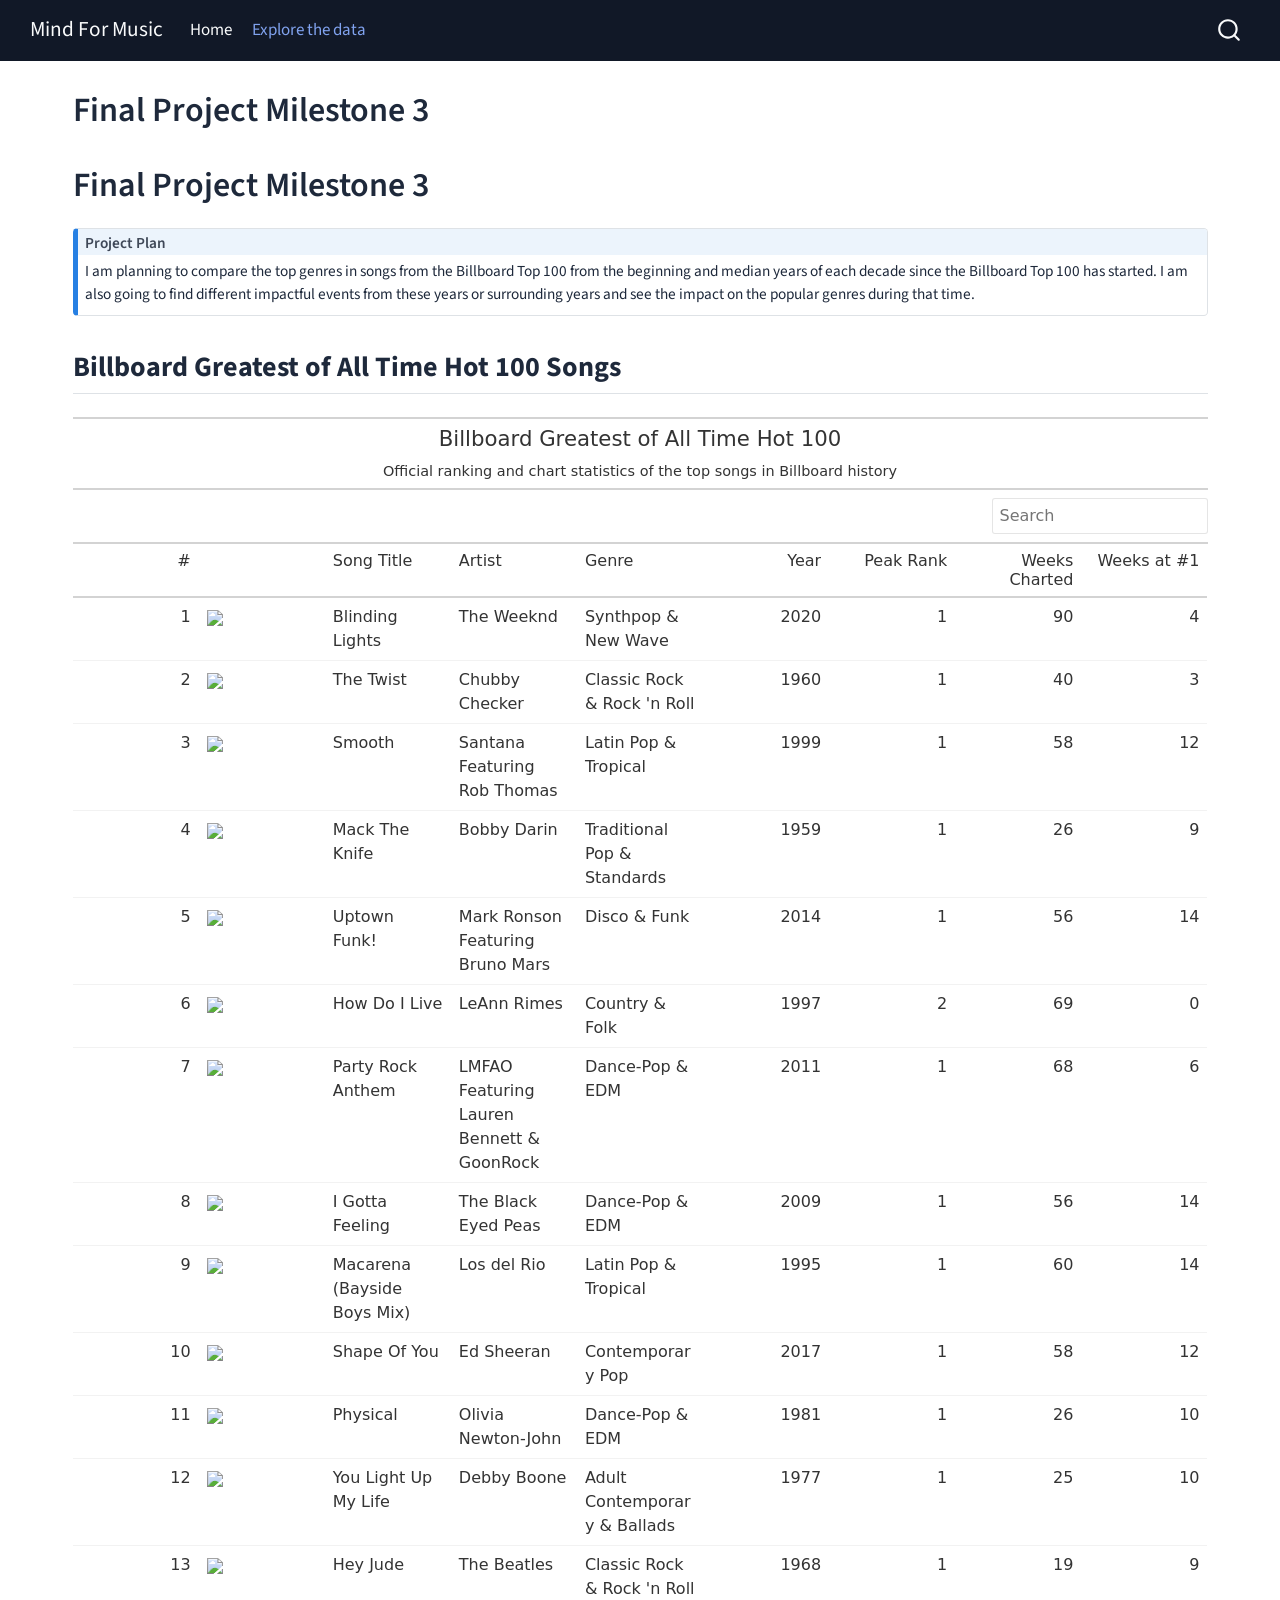
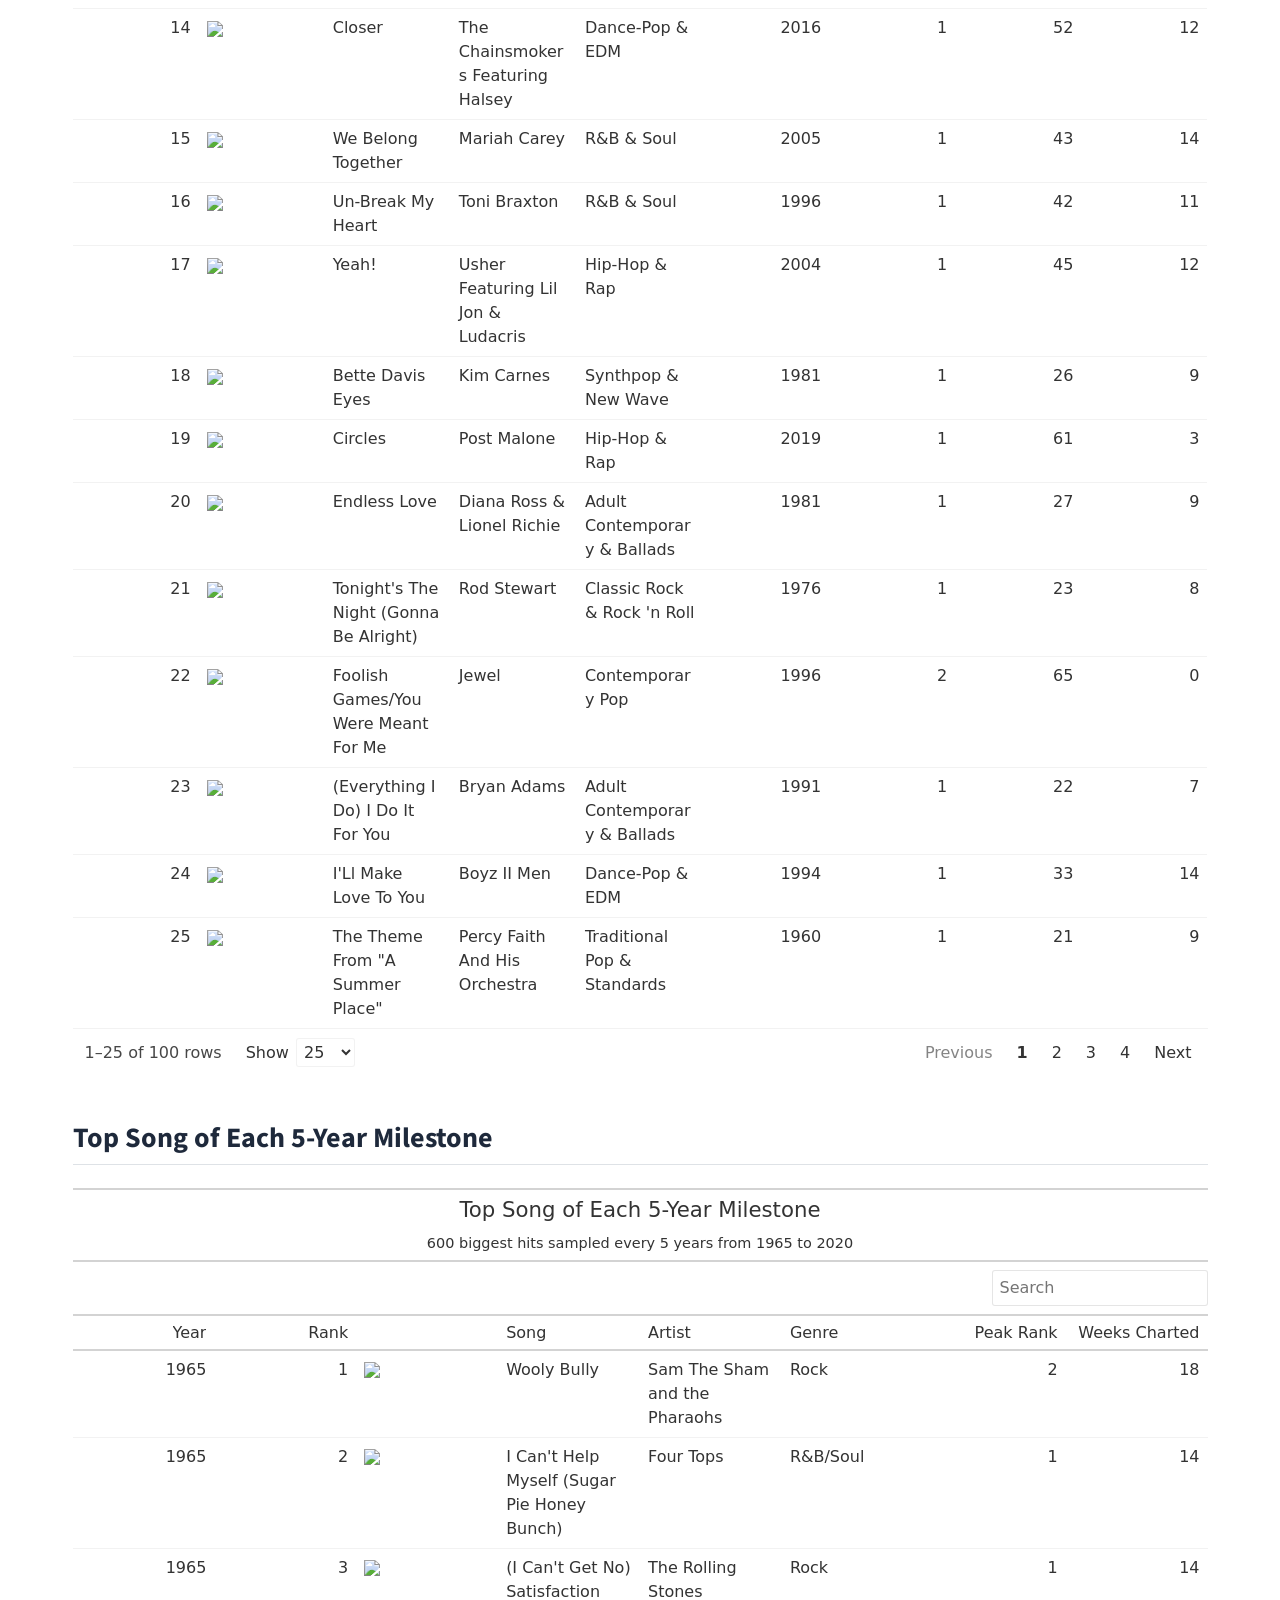
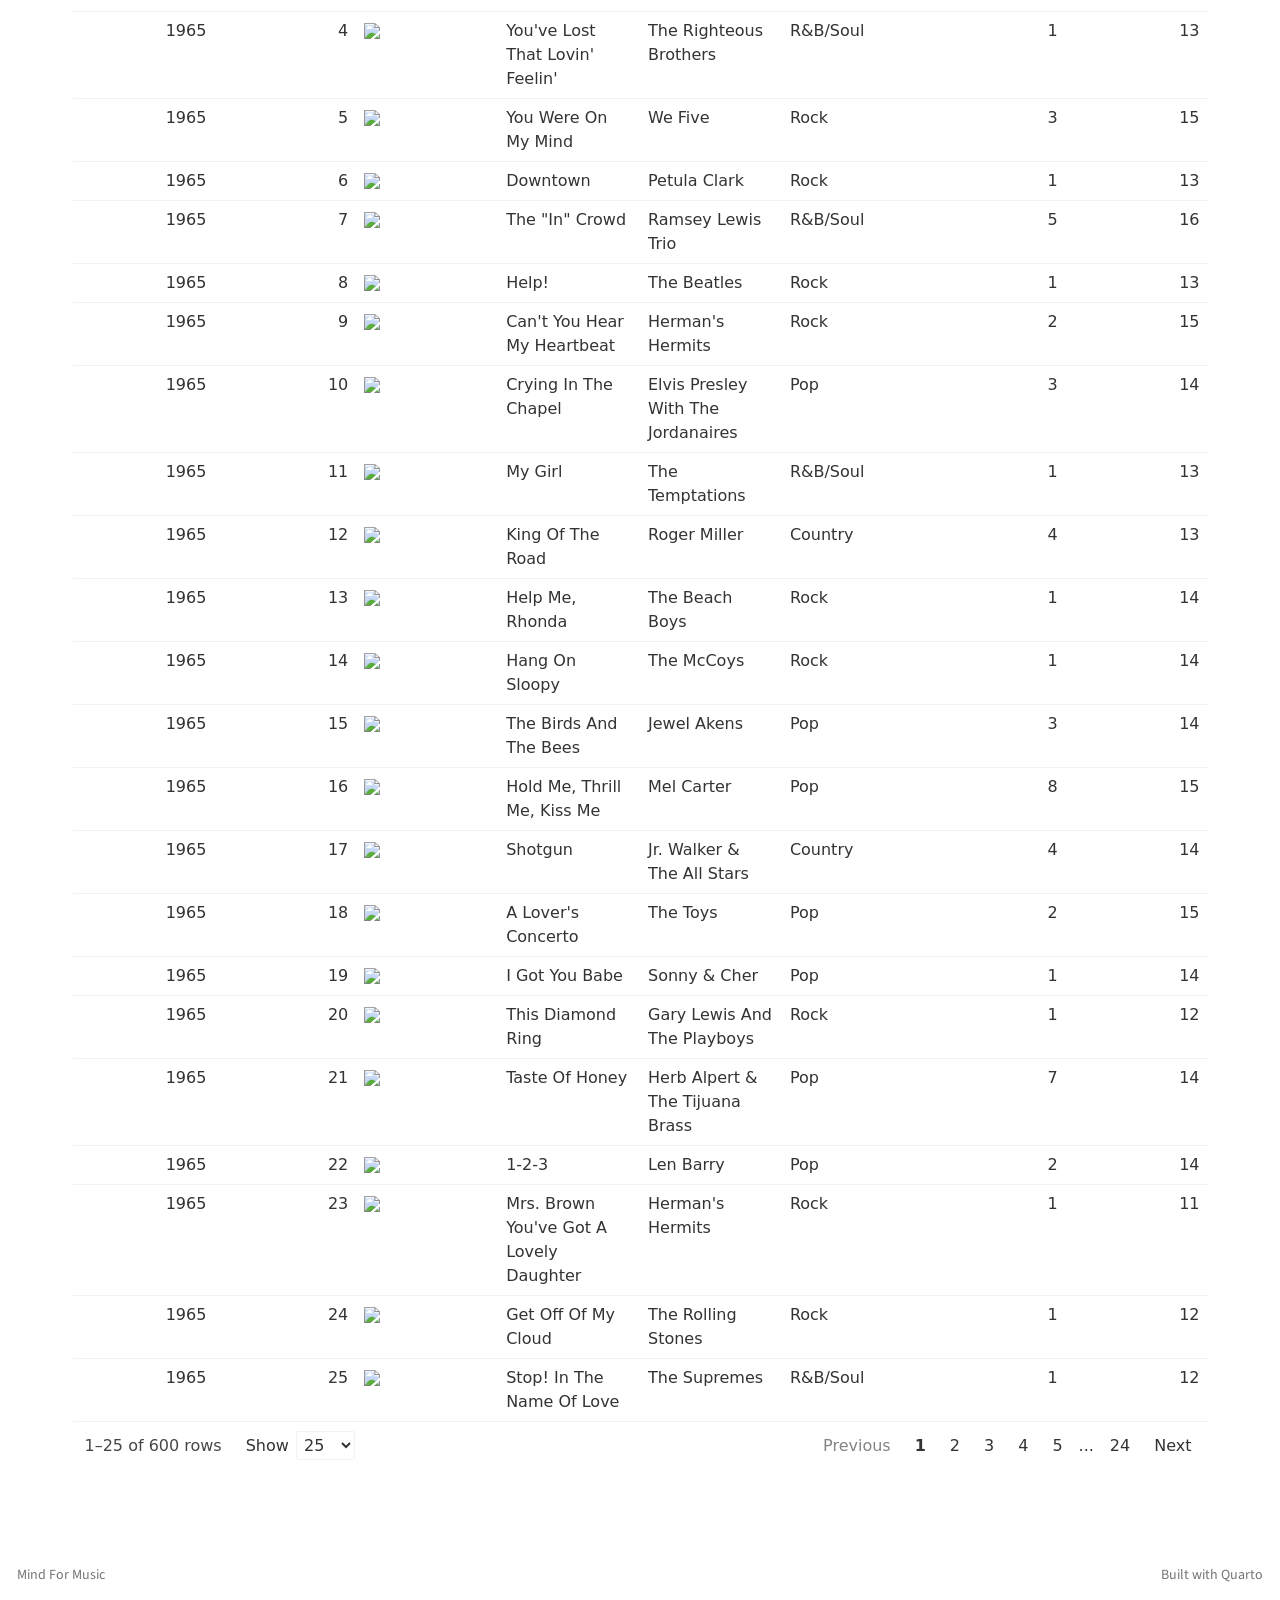
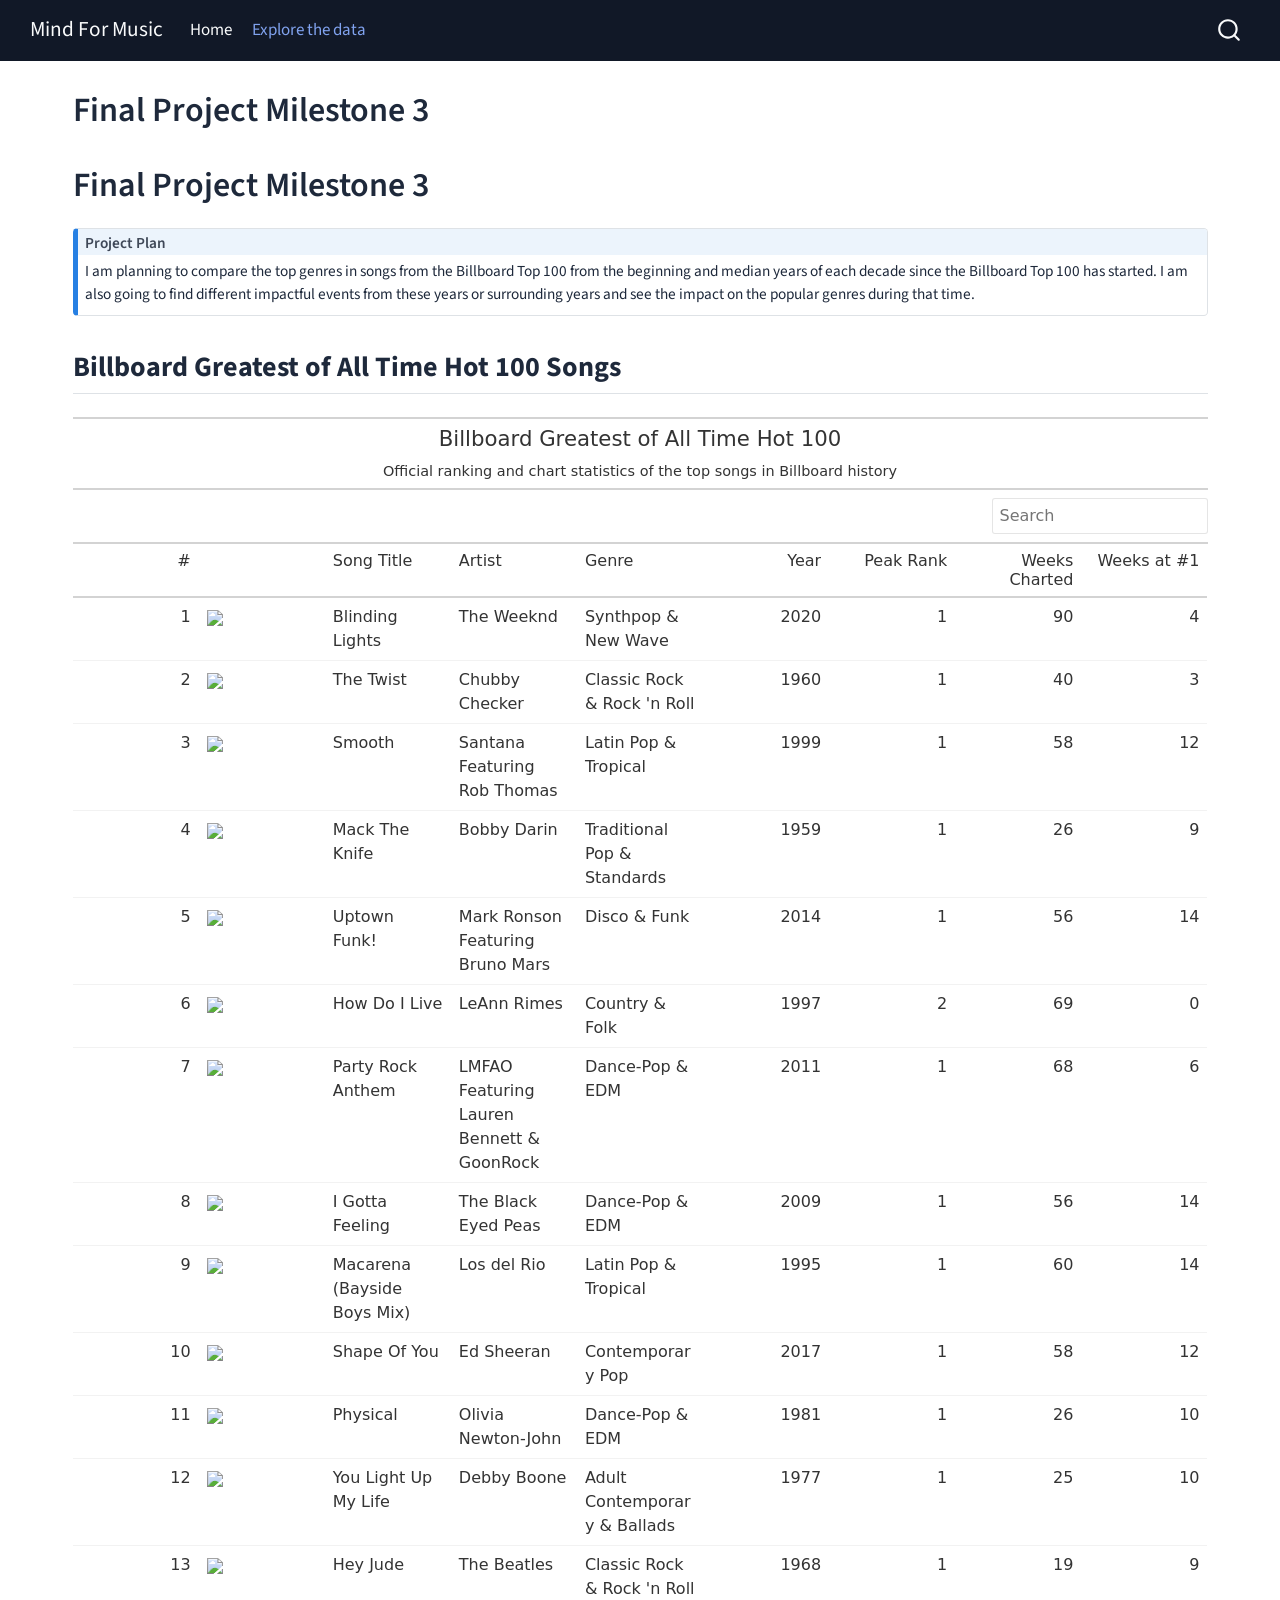
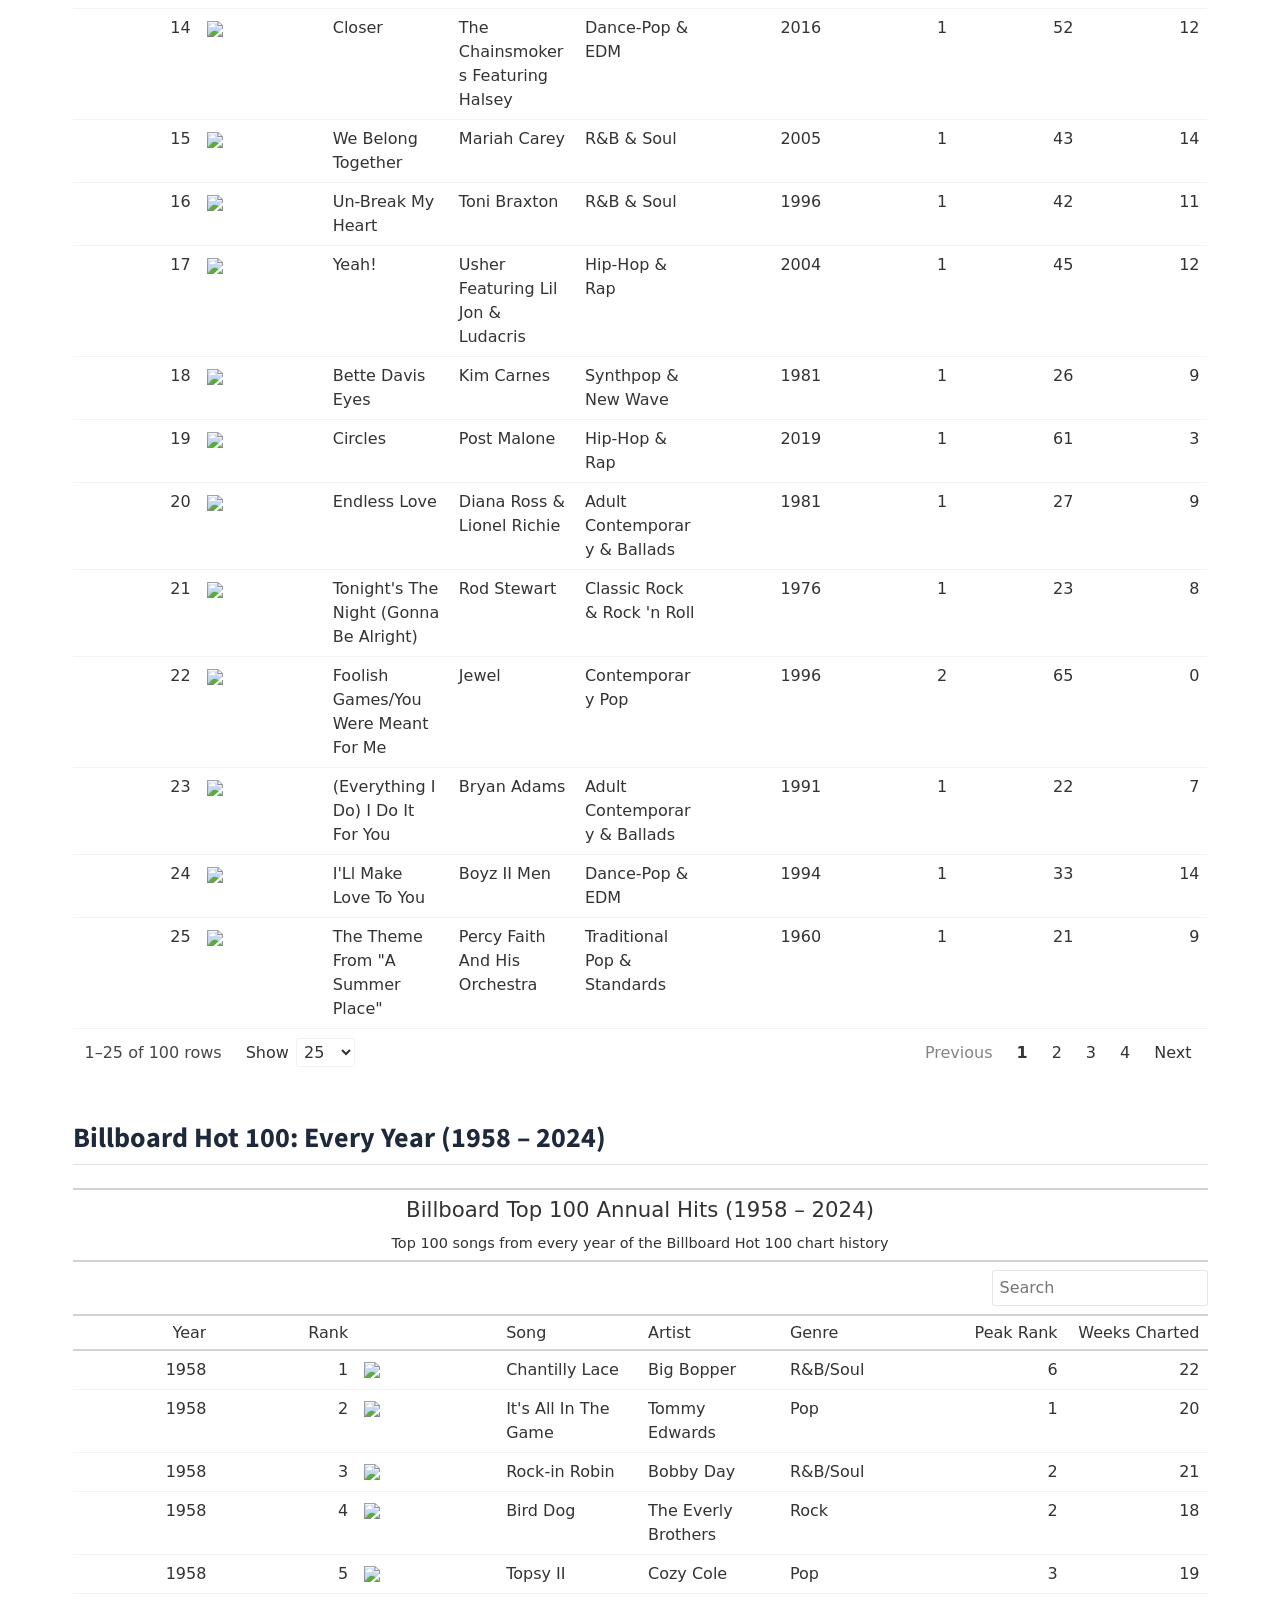
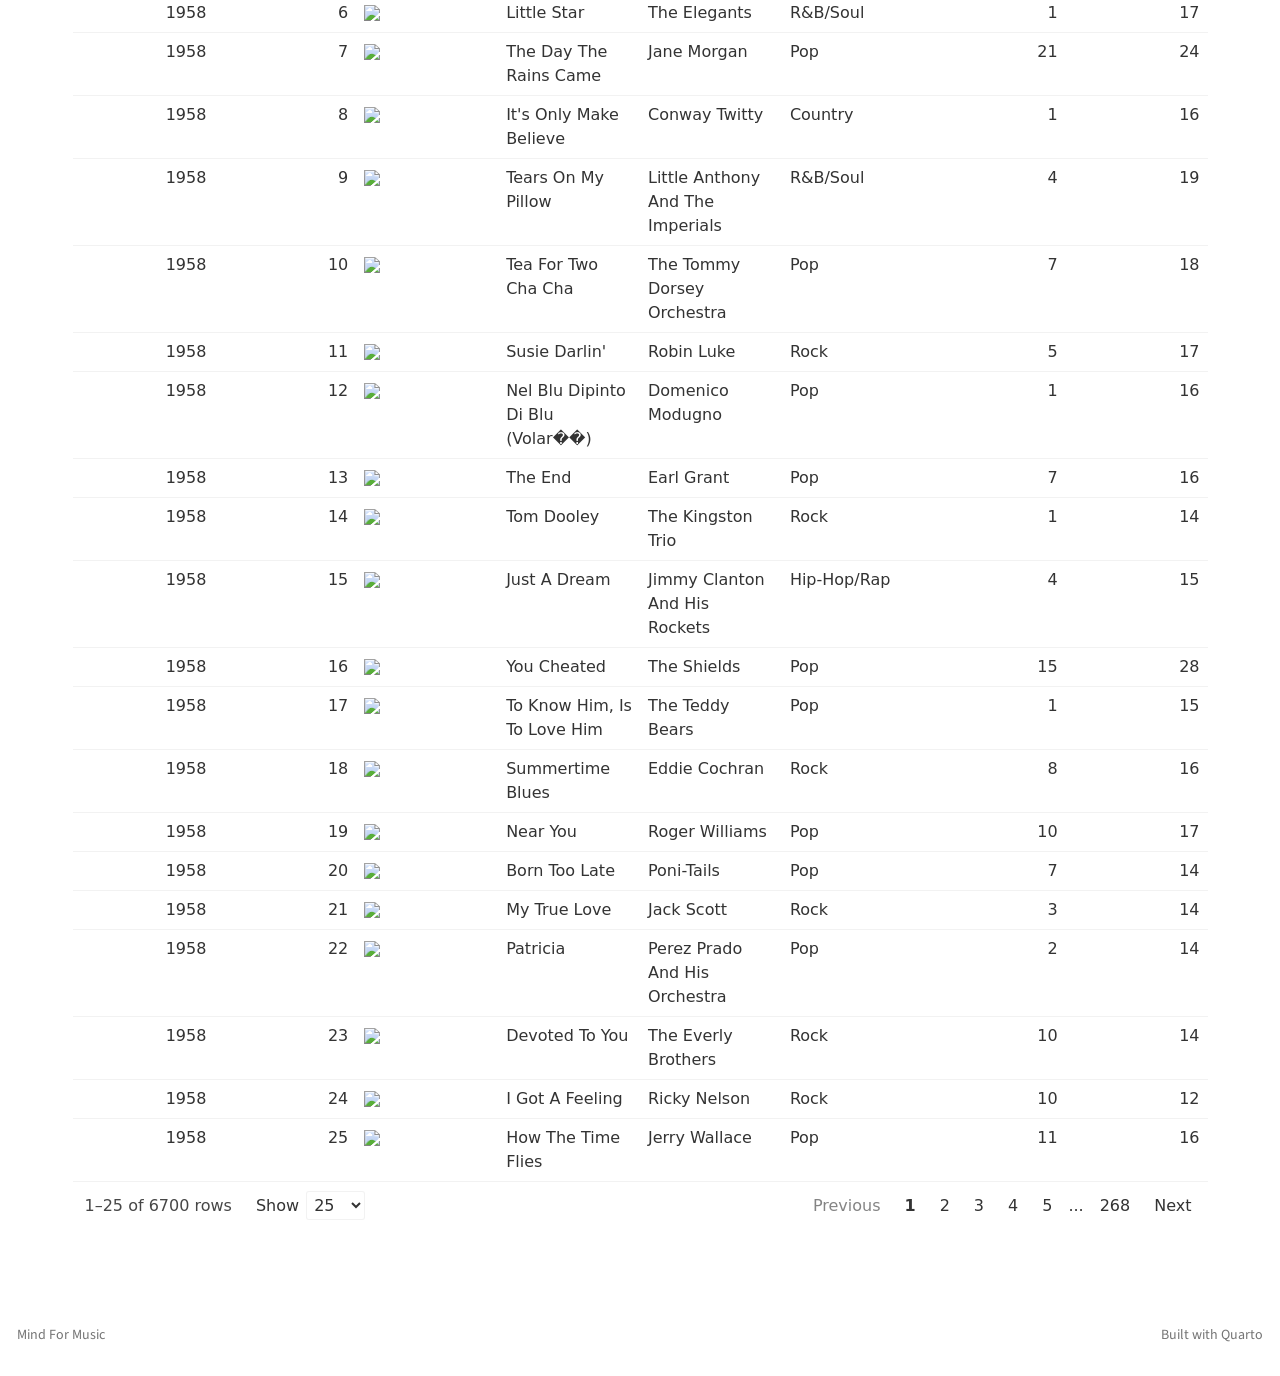
